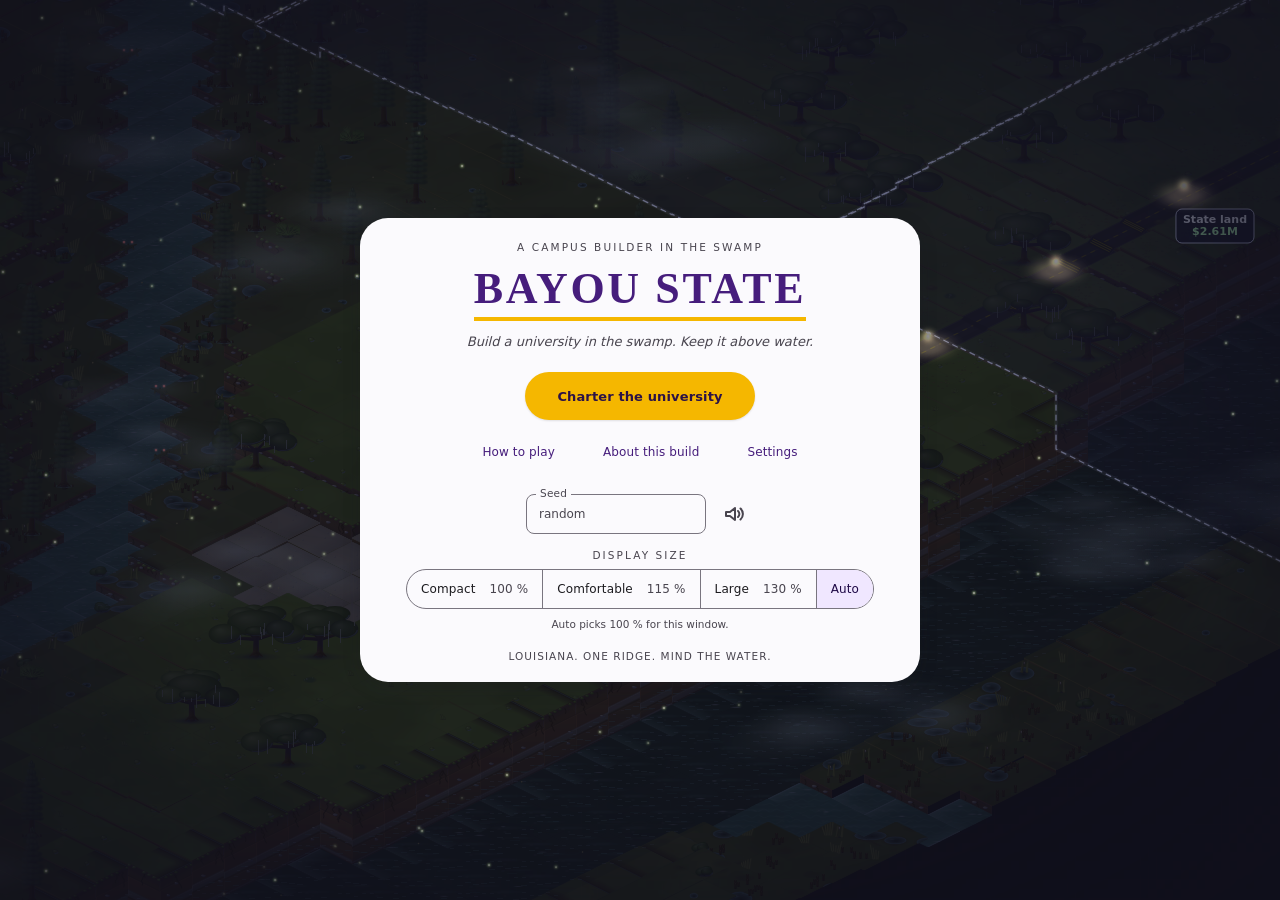
==== index.html @ ea1496af "Bayou State: crossings tie in on both banks, surfaces clear trees Water crossings (Pedestrian Bridge" ====
<!DOCTYPE html>
<html lang="en">
<head>
<meta charset="utf-8">
<meta name="viewport" content="width=device-width, initial-scale=1, maximum-scale=1, user-scalable=no">
<title>Bayou State</title>
<style>
/* BAYOU STATE — style.css (owned by ui.js; ARCHITECTURE §7.6). UI refresh U1: the token sheet of docs/UI_STYLE.md §1 (light, flat, Material 3 roles), every component re-skinned where it stands. U2: the at-rest screen (app bar chips, goal pill ↔ card, Build FAB, snackbar lane) and the popovers (needs, mini budget, Alerts, Layers, Map, Menu). Every length is rem (1rem = 10 px at 100 %, html{font-size} follows --ui-scale). No external fonts/images/@import. No gradients, blur, glass or text-shadow; the serif lives only on the title wordmark; gold only on the charter button, the goal card's Build it and the Build FAB. */
:root {
  --ui-scale: 1;
  /* colour roles (M3 names, light scheme) */
  --surface: #FBFAFD; --surface-container-low: #F5F3F8; --surface-container: #EFEDF3; --surface-container-high: #E9E6EF;
  --surface-float: rgba(251, 250, 253, .94);
  --on-surface: #1C1B1F; --on-surface-variant: #49454F; --outline: #79757F; --outline-variant: #CAC4D0;
  --primary: #461D7C; --on-primary: #FFFFFF; --primary-container: #E9DDFF; --on-primary-container: #1F0A47;
  --secondary: #5E2CA5; --on-secondary: #FFFFFF; --secondary-container: #F0E7FF; --on-secondary-container: #1F0A47;
  --tertiary: #F5B700; --on-tertiary: #2B1246; --tertiary-container: #FFE680; --on-tertiary-container: #2B1246;
  --error: #B3261E; --on-error: #FFFFFF; --error-container: #F9DEDC; --on-error-container: #410E0B;
  --success: #1F6B3F; --success-container: #DDF3E4; --on-success-container: #07331B;
  --warn: #B26A00; --warn-text: #8A5200;
  --water: #2E86BE; --moss: #5E8232;
  --scrim: rgba(28, 27, 31, .32); --scrim-title: rgba(28, 27, 31, .48);
  /* type */
  --font: system-ui, -apple-system, "Segoe UI", Roboto, sans-serif; --font-serif: Georgia, "Times New Roman", serif;
  --fs-display: 4.4rem; --fs-headline: 1.7rem; --fs-title-lg: 1.5rem; --fs-title: 1.3rem; --fs-body: 1.2rem; --fs-label: 1.05rem;
  --lh-body: 1.4; --track-label: .02em;
  /* shape */
  --shape-pill: 999px; --shape-sm: 1.2rem; --shape-md: 1.6rem; --shape-lg: 2.8rem;
  /* elevation */
  --elev-1: 0 1px 2px rgba(28, 27, 31, .12); --elev-2: 0 2px 6px rgba(28, 27, 31, .16); --elev-3: 0 6px 18px rgba(28, 27, 31, .18);
  /* spacing (4 px grid) */
  --sp-1: .4rem; --sp-2: .8rem; --sp-3: 1.2rem; --sp-4: 1.6rem; --sp-5: 2rem; --sp-6: 2.4rem; --gutter: 16px;
  /* sizes */
  --bar-h: 4.8rem; --control-h: 4rem; --target: 4.4rem; --fab-h: 5.6rem; --icon: 2.4rem;
  /* motion */
  --dur-std: 160ms; --dur-open: 240ms; --dur-close: 160ms;
  --ease-std: cubic-bezier(.2, 0, 0, 1); --ease-decel: cubic-bezier(.05, .7, .1, 1); --ease-accel: cubic-bezier(.3, 0, .8, .15);
  /* states */
  --state-hover: .08; --state-press: .12; --disabled: .38;
}
@media (prefers-reduced-motion: reduce) { :root { --dur-std: 0ms; --dur-open: 0ms; --dur-close: 0ms; } }
html { font-size: calc(10px * var(--ui-scale)); }
/* layout tokens (the skeleton U2-U4 replace) and aliases for the pre-refresh type names (--fs-small / --fs-lead / --fs-num) */
:root{--fs-small:var(--fs-body);--fs-lead:var(--fs-title);--fs-num:var(--fs-title-lg);--sp-7:3.2rem;--topbar-h:4.8rem;--palette-h:24rem;--pal-tile-w:11.2rem;--pal-icon:6.4rem;--inspect-w:38rem;--bot:calc(var(--palette-h) + var(--gutter))}
*{box-sizing:border-box}
html,body{margin:0;padding:0;height:100%;background:var(--surface-container-high);overflow:hidden}
body{font:400 var(--fs-body)/var(--lh-body) var(--font);color:var(--on-surface);-webkit-font-smoothing:antialiased;user-select:none;-webkit-user-select:none}
#app{position:fixed;inset:0;overflow:hidden;background:var(--surface-container-high)}
#world{position:absolute;inset:0;width:100%;height:100%;display:block;outline:none;touch-action:none;image-rendering:pixelated}
#world.placing{cursor:crosshair}
.hidden{display:none !important}
.muted{color:var(--on-surface-variant)}
:focus-visible{outline:2px solid var(--primary);outline-offset:2px}
button,input{font-family:inherit}
/* floating surfaces: surface at 94 % over the map, 1 px outline-variant edge, elevation 2; panels, cards and the build menu are opaque and sit at elevation 3 */
#menu-overlay,#menu-sheet,#inspect,#objective-card,#milestones-card,.popover,#popover,.card,#ghost-label,#tooltip,#hint,.snackbar,#alert-strip,#undo-chip,#perf-chip,#perfmode-chip,.gh-pbp,#score-bug-hud,#goal-pill {
background:var(--surface-float);border:1px solid var(--outline-variant);color:var(--on-surface);border-radius:var(--shape-md);box-shadow:var(--elev-2);
}
#menu-overlay,#menu-sheet{background:var(--surface);box-shadow:var(--elev-3)}
.card,#cards .card{background:var(--surface-container-high);border:0;border-radius:var(--shape-lg);box-shadow:var(--elev-3)}
.snackbar,.coach-box{box-shadow:var(--elev-3)}
#hint,#undo-chip,#perf-chip,#perfmode-chip,.gh-pbp,#goal-pill{box-shadow:var(--elev-1)}
#ghost-label,.snackbar{border-radius:var(--shape-sm)} #goal-pill{border-radius:var(--shape-pill)}
/* state layer for the non-.btn controls (stat chips, the date chip, the goal pill, the FAB, the gauges): hover 8 %, press 12 % of their own text colour */
.sl{position:relative} .sl::before{content:"";position:absolute;inset:0;border-radius:inherit;background:currentColor;opacity:0;pointer-events:none;transition:opacity var(--dur-std) var(--ease-std)}
.sl:hover::before{opacity:var(--state-hover)} .sl:active::before{opacity:var(--state-press)}
/* the inline SVG icons (UI_STYLE §6): 24 px, stroke 2, round */
svg.ic{width:var(--icon);height:var(--icon);flex:none;fill:none;stroke:currentColor;stroke-width:2;stroke-linecap:round;stroke-linejoin:round;pointer-events:none} svg.ic.s20{width:2rem;height:2rem} svg.ic.sm{width:1.8rem;height:1.8rem} svg.ic[data-icon="pause"]{stroke-width:3}
/* buttons: filled (primary) / tonal (default) / text / icon; 40 px visual, 44 px target (the ::after extension), a state layer in currentColor (hover 8 %, press 12 %) */
.btn{position:relative;display:inline-flex;align-items:center;justify-content:center;gap:var(--sp-2);height:var(--control-h);min-height:var(--control-h);padding:0 2rem;border:0;border-radius:var(--shape-pill);background:var(--secondary-container);color:var(--on-secondary-container);font:500 var(--fs-body)/1 var(--font);letter-spacing:.01em;white-space:nowrap;cursor:pointer;pointer-events:auto;transition:background-color var(--dur-std) var(--ease-std)}
.btn::before{content:"";position:absolute;inset:0;border-radius:inherit;background:currentColor;opacity:0;pointer-events:none;transition:opacity var(--dur-std) var(--ease-std)}
.btn::after{content:"";position:absolute;left:0;right:0;top:-.2rem;bottom:-.2rem}
.btn:hover::before{opacity:var(--state-hover)} .btn:active::before{opacity:var(--state-press)}
.btn:disabled{opacity:var(--disabled);cursor:default;pointer-events:none}
.btn.primary{background:var(--primary);color:var(--on-primary);box-shadow:var(--elev-1)}
.btn.danger{background:transparent;color:var(--error)}
.btn.armed{background:var(--error);color:var(--on-error)}
.btn.done{background:var(--success-container);color:var(--on-success-container);opacity:1}
.btn.small{height:3.2rem;min-height:3.2rem;padding:0 1.2rem} .btn.small::after{top:-.6rem;bottom:-.6rem}
.btn.big{height:4.8rem;min-height:4.8rem;padding:0 2.4rem;font-size:var(--fs-title)}
.btn.icon{width:var(--control-h);min-width:var(--control-h);padding:0;background:transparent;color:var(--on-surface-variant);font-size:var(--fs-title-lg);line-height:1}
.btn.icon::after{inset:-.2rem}
.card .btn.icon,#popover .btn.icon,#inspect .btn.icon,#menu-overlay .panel-head .icon,.issue-row .btn.icon-sm,#issues-head .btn.icon{width:3.2rem;min-width:3.2rem;height:3.2rem;min-height:3.2rem}
.btn.active,.btn[aria-pressed="true"]{background:var(--primary);color:var(--on-primary)}
.btn .key{display:inline-flex;align-items:center;justify-content:center;min-width:1.8rem;height:1.8rem;margin-left:.4rem;padding:0 .4rem;border-radius:.4rem;border:1px solid currentColor;font:600 var(--fs-label)/1 var(--font);opacity:.8}
.btn.gold,#btn-charter,#btn-obj-build,#fab-build{background:var(--tertiary);color:var(--on-tertiary);font-weight:600;box-shadow:var(--elev-1)}
.btn.text{background:transparent;color:var(--primary);padding:0 1.2rem}
/* selection controls: unselected = outlined / transparent, selected = secondary-container */
.toggle{min-width:6.4rem;background:transparent;color:var(--on-surface);box-shadow:inset 0 0 0 1px var(--outline)}
.toggle.active,.toggle[aria-pressed="true"]{background:var(--secondary-container);color:var(--on-secondary-container);box-shadow:inset 0 0 0 1px var(--secondary-container)}
.seg{display:inline-flex;height:var(--control-h);border:1px solid var(--outline);border-radius:var(--shape-pill);overflow:hidden;background:var(--surface)}
.seg-btn{height:100%;min-height:0;min-width:3.6rem;padding:0 1.4rem;border-radius:0;border-left:1px solid var(--outline);background:transparent;color:var(--on-surface);box-shadow:none}
.seg-btn:first-child{border-left:0} .seg-btn::after{display:none}
.seg-btn.active,.seg-btn[aria-pressed="true"]{background:var(--secondary-container);color:var(--on-secondary-container)}
.seg-wrap{display:flex;flex-direction:column;align-items:flex-end;gap:.6rem} .seg-note{font-size:var(--fs-label);color:var(--on-surface-variant)}
/* chips */
.chip{display:inline-flex;align-items:center;gap:.6rem;min-height:2.4rem;padding:.2rem 1.2rem;border-radius:var(--shape-pill);font:500 var(--fs-body)/1.2 var(--font);background:var(--surface-container);color:var(--on-surface);white-space:nowrap}
.chip.gold{background:var(--secondary-container);color:var(--on-secondary-container);box-shadow:inset 0 0 0 1px var(--secondary)}
.chip.warn{background:var(--surface);color:var(--warn-text);box-shadow:inset 0 0 0 1px var(--warn)}
.chip.water{background:var(--surface);color:var(--water);box-shadow:inset 0 0 0 1px var(--water)}
/* bars: progress / gauge tracks on surface-container-high */
.bar{position:relative;height:.8rem;border-radius:var(--shape-pill);background:var(--surface-container-high);overflow:hidden}
.bar .fill{position:absolute;left:0;top:0;bottom:0;width:0;border-radius:var(--shape-pill);background:var(--primary)}
.row{display:flex;justify-content:space-between;gap:var(--sp-3);padding:.5rem 0;border-bottom:1px solid var(--surface-container-high);font-size:var(--fs-body);line-height:1.35}
.row .k{color:var(--on-surface-variant);flex:0 0 auto;min-width:0}
.row .v{text-align:right;font-weight:500}
.row.bad .v{color:var(--error)}
.row.water .v{color:var(--water)}
.row.quote .v{font-style:italic;color:var(--on-surface-variant);text-align:left}
.card-kicker,.panel-title{font:500 var(--fs-label)/1.2 var(--font);letter-spacing:var(--track-label);text-transform:uppercase;color:var(--on-surface-variant);margin-bottom:var(--sp-2)}
.panel-title{font-size:var(--fs-headline);font-weight:600;line-height:1.2;letter-spacing:0;text-transform:none;color:var(--on-surface);margin:0 0 var(--sp-3)}
#hud{position:absolute;inset:0;pointer-events:none;--bot:calc(var(--palette-h) + var(--gutter));--side:max(var(--gutter),calc((100vw - 130rem) / 2));--mid:calc(100vw - 2 * var(--side) - 76rem)}   /* --side keeps the docked cards in a 130-rem column centred on very wide windows (= the gutter below ~1700 px); re-declared here so #hud.no-palette's --palette-h:0 reaches it */
#hud>*{pointer-events:auto}
#hud.no-palette{--palette-h:0px}
#hud.setpiece #milestones-card,#hud.setpiece #voice-card,#hud.setpiece #goal-pill,#hud.setpiece #objective-card,#hud.setpiece #fab-build,#hud.setpiece #notifications,#hud.setpiece #notif-dismiss{opacity:0;pointer-events:none}
/* app bar (U2): opaque surface, elevation 0, 1 px bottom edge; brand · stat chips · date chip · speed · Alerts [lit chip] Layers Map Menu mute. A size container: under 118 rem of bar width the stat labels, the cap suffix and the weather line hide (the needs popover still carries the cap) */
#topbar{position:absolute;left:0;right:0;top:0;height:var(--topbar-h);display:flex;align-items:center;gap:var(--sp-2);padding:0 var(--sp-2) 0 var(--sp-3);background:var(--surface);border-bottom:1px solid var(--outline-variant);container-type:inline-size;container-name:appbar}
#topbar .grow{flex:1 1 0;min-width:0}
#brand{display:flex;align-items:center;gap:var(--sp-2);font:700 var(--fs-title)/1 var(--font);color:var(--primary);letter-spacing:.06em;white-space:nowrap}
#brand .brand-mark{display:flex;align-items:center;justify-content:center;width:3.2rem;height:3.2rem;border-radius:.8rem;background:var(--primary);color:var(--on-primary)} #brand .brand-mark svg.ic{width:2rem;height:2rem}
#topbar.tight #brand .brand-name{display:none}
.stats{display:flex;align-items:center;gap:var(--sp-1);height:100%}
.btn.stat{display:inline-flex;align-items:center;gap:.6rem;height:var(--control-h);min-height:var(--control-h);padding:0 1.2rem 0 .8rem;flex:0 0 auto;white-space:nowrap;border-radius:var(--shape-pill);background:var(--surface-container);color:var(--on-surface);transition:opacity .4s,background-color var(--dur-std) var(--ease-std)}
.stat>svg.ic{color:var(--primary)}
.btn.stat.selected,#date-chip.selected{background:var(--secondary-container);color:var(--on-secondary-container)}
.stat .txt,#date-chip .txt{display:flex;flex-direction:column;align-items:flex-start;line-height:1} .stat .line{display:inline-flex;align-items:baseline;gap:.4rem}
.stat .odometer{font:600 var(--fs-title-lg)/1.6rem var(--font);color:var(--on-surface);font-variant-numeric:tabular-nums;white-space:nowrap}
.stat-label{font:500 var(--fs-label)/1.2rem var(--font);white-space:nowrap;letter-spacing:var(--track-label);text-transform:uppercase;color:var(--on-surface-variant)}
#chip-capacity{font:500 var(--fs-label)/1 var(--font);color:var(--on-surface-variant);white-space:nowrap;font-variant-numeric:tabular-nums}
#stat-cash .odometer{min-width:7ch} #stat-students .odometer{min-width:5.5ch} #stat-prestige .odometer,#stat-happiness .odometer,#stat-ecology .odometer{min-width:3ch}   /* sized for −$123.4M / 20,000 / 100 so a growing number never reflows its neighbours */
#stat-cash.neg .odometer{color:var(--error)}
.stat .dot{position:absolute;top:.3rem;left:2.4rem;width:.9rem;height:.9rem;border-radius:50%;background:var(--error);border:2px solid var(--surface);pointer-events:none}
.stat .delta{position:absolute;left:50%;top:calc(100% + .4rem);padding:3px 1rem;border-radius:var(--shape-pill);background:var(--surface);border:1px solid var(--outline-variant);box-shadow:var(--elev-1);white-space:nowrap;z-index:1;font:600 var(--fs-label)/1 var(--font);color:var(--on-surface);opacity:0;transform:translate(-50%,-.6rem);transition:opacity .6s,transform .6s;pointer-events:none}
.stat .delta.on{opacity:1;transform:translate(-50%,0);transition:opacity .1s,transform .1s}
.stat .delta[data-sign="pos"]{color:var(--success)} .stat .delta[data-sign="neg"]{color:var(--error)}
.stats.pre .stat{opacity:0}
.stats .stat{transition-delay:0s}
.stats .stat:nth-child(2){transition-delay:.1s} .stats .stat:nth-child(3){transition-delay:.2s} .stats .stat:nth-child(4){transition-delay:.3s} .stats .stat:nth-child(5){transition-delay:.4s}
#date-chip{display:inline-flex;align-items:center;gap:.6rem;height:var(--control-h);padding:0 1.2rem 0 .8rem;border:0;border-radius:var(--shape-pill);background:var(--surface-container);color:var(--on-surface);white-space:nowrap;cursor:pointer;font-family:inherit}
#stat-date{font:600 var(--fs-title)/1.6rem var(--font);white-space:nowrap;color:var(--on-surface)}
#sky-glyph{display:inline-flex;width:2.4rem;color:var(--primary)}
#chip-weather{font:500 var(--fs-label)/1.2rem var(--font);letter-spacing:var(--track-label);text-transform:uppercase;color:var(--on-surface-variant)}
#chip-weather.warn{color:var(--warn-text)} #chip-weather.water{color:var(--water)}
#speed{display:flex;flex:0 0 auto;height:var(--control-h);border:1px solid var(--outline);border-radius:var(--shape-pill);overflow:hidden;background:var(--surface)}
.speed-btn{position:relative;min-width:3.6rem;height:100%;min-height:0;padding:0 1rem;border-radius:0;border-left:1px solid var(--outline);background:transparent;color:var(--on-surface);font:500 var(--fs-body)/1 var(--font);text-align:center;box-shadow:none}
.speed-btn:first-child{border-left:0} .speed-btn::after{display:none} .speed-btn svg.ic{width:2rem;height:2rem}
.speed-btn.active,.speed-btn[aria-pressed="true"]{background:var(--secondary-container);color:var(--on-secondary-container)}
#topbar .actions{display:flex;align-items:center;gap:.2rem}
#topbar .actions .btn.icon.selected{background:var(--secondary-container);color:var(--on-secondary-container)}
.btn.icon .badge{position:absolute;top:.1rem;right:.1rem;min-width:1.6rem;height:1.6rem;padding:0 .4rem;border-radius:var(--shape-pill);background:var(--error);color:var(--on-error);font:600 var(--fs-label)/1.6rem var(--font);text-align:center;letter-spacing:0}
.btn.icon .badge.dot{min-width:.8rem;width:.8rem;height:.8rem;padding:0;top:.5rem;right:.5rem;background:var(--success)}
.btn.lit-chip{height:2.4rem;min-height:2.4rem;min-width:2.4rem;padding:0 .6rem;margin:0 .2rem;border-radius:var(--shape-pill);background:var(--secondary-container);color:var(--on-secondary-container);font:600 var(--fs-label)/1 var(--font);box-shadow:inset 0 0 0 1px var(--secondary)}
#btn-storm .dot{display:none;position:absolute;right:4.4rem;top:50%;margin-top:-.5rem;width:1rem;height:1rem;border-radius:50%;background:var(--error);border:2px solid var(--surface)}
#btn-storm.live .dot{display:block;animation:pulse 1.2s infinite}
@keyframes pulse{0%,100%{transform:scale(1);opacity:1} 50%{transform:scale(1.35);opacity:.7} }
#chip-endowed{font-size:var(--fs-label);min-height:2.4rem;padding:.2rem 1rem;margin-left:.4rem}
@container appbar (max-width:118rem){.stat-label,#chip-capacity,#chip-weather{display:none !important} .btn.stat{padding-right:.8rem} .stats{gap:.2rem}}
#topbar.bare .stat-label,#topbar.bare #chip-capacity,#topbar.bare #chip-weather{display:none !important} #topbar.bare .btn.stat{padding-right:.8rem}
/* the game-day score bug */
#score-bug-hud{position:absolute;left:var(--side);top:calc(var(--topbar-h) + 1.6rem);display:flex;flex-direction:column;align-items:flex-start;gap:.8rem;padding:1rem 1.6rem 1rem 1.4rem;border-left:.4rem solid var(--primary);font:600 var(--fs-body)/1 var(--font);pointer-events:none;font-variant-numeric:tabular-nums}
.sb-main,.sb-dd{display:flex;align-items:center;gap:1.2rem;white-space:nowrap}
.sb-score{font:700 var(--fs-title-lg)/1 var(--font);color:var(--primary)} .sb-clock{color:var(--on-surface-variant);padding-left:1.2rem;border-left:1px solid var(--outline-variant)}
.sb-team.ball::before{content:"";display:inline-block;width:.8rem;height:.8rem;margin-right:.6rem;border-radius:50%;background:var(--primary)}
.sb-dd{font-size:var(--fs-body);color:var(--on-surface);padding-top:.8rem;border-top:1px solid var(--outline-variant);align-self:stretch}
.sb-poss{display:inline-flex;color:var(--primary)} .sb-down{font-weight:700;color:var(--on-surface)} .sb-spot,.sb-to{color:var(--on-surface-variant)} .sb-wp{margin-left:auto;padding:3px 1rem;border-radius:var(--shape-pill);background:var(--secondary-container);color:var(--on-secondary-container)}
#hud.scorebug [id^=perf]{top:calc(var(--topbar-h) + 15rem)}
#perf-chip{left:auto;right:calc(var(--gutter) + 24rem);top:calc(var(--topbar-h) + 26rem)}
#alert-strip{position:absolute;top:calc(var(--topbar-h) + 1.6rem);left:50%;transform:translateX(-50%);width:max-content;max-width:clamp(32rem,var(--mid),68rem);display:flex;align-items:center;gap:1.2rem;padding:1rem 1.6rem;font-weight:500;font-size:var(--fs-body);line-height:1.35;border-left:.4rem solid var(--warn)}
#alert-strip[data-kind="danger"]{border-left-color:var(--error)} #alert-strip[data-kind="water"]{border-left-color:var(--water)} #alert-strip[data-kind="wildlife"]{border-left-color:var(--success)}
#alert-icon{display:inline-flex;flex:none;color:var(--on-surface-variant)} #alert-icon:empty{display:none} #alert-strip[data-kind="danger"] #alert-icon{color:var(--error)} #alert-strip[data-kind="water"] #alert-icon{color:var(--water)} #alert-strip[data-kind="wildlife"] #alert-icon{color:var(--success)}
#alert-gator{cursor:pointer;background:var(--secondary-container);color:var(--on-secondary-container)}
/* the Map popover's minimap (render.js draws it; the viewport box is positioned by render inside #minimap-wrap) */
#minimap-wrap{position:relative;width:20rem;height:20rem}
#minimap{display:block;width:20rem;height:20rem;border-radius:.8rem;cursor:pointer;box-shadow:0 0 0 1px var(--outline-variant)}
#minimap-viewport{position:absolute;pointer-events:none}
/* the Layers popover: six filter chips (key cap + name) and the legend of the active overlay */
#overlay-buttons{display:flex;flex-wrap:wrap;gap:var(--sp-2)}
.btn.ov-btn{height:3.2rem;min-height:3.2rem;padding:0 1.2rem 0 .8rem;gap:.6rem;border-radius:.8rem;background:transparent;color:var(--on-surface-variant);box-shadow:inset 0 0 0 1px var(--outline);font-weight:500}
.ov-btn::after{top:-.6rem;bottom:-.6rem}
.ov-btn .key{display:inline-flex;align-items:center;justify-content:center;width:2rem;height:2rem;margin:0;padding:0;border:0;border-radius:.5rem;background:var(--surface-container-high);color:var(--on-surface);font:600 var(--fs-label)/1 var(--font);opacity:1}
.ov-btn.active,.ov-btn[aria-pressed="true"]{background:var(--secondary-container);color:var(--on-secondary-container);box-shadow:inset 0 0 0 1px var(--secondary-container)} .ov-btn.active .key{background:var(--secondary);color:var(--on-secondary)}
#legend{display:flex;flex-wrap:wrap;align-items:center;gap:var(--sp-2) var(--sp-3);margin-top:var(--sp-3);padding-top:var(--sp-3);border-top:1px solid var(--outline-variant);color:var(--on-surface-variant);font-size:var(--fs-body)}
#legend .sw{display:inline-flex;align-items:center;gap:.4rem;white-space:nowrap} #legend .sw i{display:inline-block;width:1.4rem;height:1.4rem;border-radius:.3rem;border:1px solid var(--outline-variant)} #legend .note{flex-basis:100%;font-size:var(--fs-label)}
/* goal pill (at rest) ↔ goal card (U2): top-left under the bar; the card opens on click or a goal change and folds after 10 s without hover */
#goal-pill{position:absolute;left:var(--gutter);top:calc(var(--bar-h) + 8px);display:inline-flex;align-items:center;gap:var(--sp-2);height:var(--control-h);max-width:calc(100vw - 2 * var(--gutter) - 20rem);padding:0 .8rem;color:var(--on-surface);font:500 var(--fs-body)/1 var(--font);white-space:nowrap;cursor:pointer;z-index:2;font-family:var(--font)}
#goal-pill .ring{width:2.4rem;height:2.4rem;flex:none;transform:rotate(-90deg)} #goal-pill .ring .track{fill:none;stroke:var(--surface-container-high);stroke-width:3} #goal-pill .ring .fill{fill:none;stroke:var(--primary);stroke-width:3;stroke-linecap:round}
#goal-pill .kicker{font:500 var(--fs-label)/1 var(--font);letter-spacing:var(--track-label);text-transform:uppercase;color:var(--primary)}
#goal-pill .ttl{font-weight:600;min-width:0;overflow:hidden;text-overflow:ellipsis} #goal-pill .count{color:var(--on-surface-variant);font-variant-numeric:tabular-nums} #goal-pill svg.ic{color:var(--on-surface-variant)}
#goal-pill[data-kind="interrupt"] .kicker{color:var(--warn-text)}
#objective-card,#milestones-card{position:absolute;left:var(--gutter);width:36rem;padding:1.6rem}
#objective-card{top:calc(var(--bar-h) + 8px);z-index:2}
#objective-card[data-kind="background"]{border-left:.4rem solid var(--water)}
#objective-card[data-kind="interrupt"]{border-left:.4rem solid var(--warn)}
.obj-head{display:flex;gap:1.2rem;align-items:flex-start}
#obj-portrait{width:4.8rem;height:4.8rem;flex:0 0 4.8rem;border-radius:50%;background:var(--primary-container);border:1px solid var(--outline-variant);image-rendering:pixelated}
.obj-col{flex:1 1 auto;min-width:0;cursor:pointer}
.obj-head .btn.icon{width:3.2rem;min-width:3.2rem;height:3.2rem;min-height:3.2rem;flex:none;margin-top:-.2rem}
#obj-title{font:600 var(--fs-title)/1.25 var(--font);color:var(--on-surface)}
#obj-text{font-size:var(--fs-body);margin-top:.4rem;color:var(--on-surface)}
.obj-kicker{font:500 var(--fs-label)/1 var(--font);letter-spacing:var(--track-label);text-transform:uppercase;color:var(--primary);margin-bottom:.4rem}
.obj-col:hover #obj-title{text-decoration:underline dotted}
#obj-why{font:400 var(--fs-body)/1.4 var(--font);color:var(--on-surface-variant);margin-top:.8rem}
.obj-prog-row{display:flex;align-items:center;gap:1.2rem;margin-top:1.2rem} .obj-prog-row .bar{flex:1 1 auto}
.obj-actions{display:flex;align-items:center;gap:.8rem;margin-top:1.2rem;flex-wrap:wrap}
#obj-count{font:500 var(--fs-body)/1 var(--font);color:var(--on-surface-variant);font-variant-numeric:tabular-nums;white-space:nowrap}
.obj-next{margin-top:1.2rem;padding-top:1.2rem;border-top:1px solid var(--outline-variant);font-size:var(--fs-body);color:var(--on-surface-variant);white-space:nowrap;overflow:hidden;text-overflow:ellipsis}
#hud.short #objective-card #obj-why,#hud.short #objective-card .obj-next{display:none}
#hud.scorebug #goal-pill,#hud.scorebug #objective-card{top:calc(var(--bar-h) + 11.2rem)}
/* needs (the Students chip's popover): six gauge rows (label · bar · value), the binding line (ok success, warn warn, bad error), Locate, the applicants line */
.needs-gauges{display:flex;flex-direction:column;gap:.4rem}
.need{display:grid;grid-template-columns:8.8rem 1fr 9rem;align-items:center;gap:var(--sp-3);min-height:2.8rem;padding:0 .4rem;border-radius:.8rem;cursor:pointer}
.need-label{display:flex;align-items:center;gap:.6rem;min-width:0;font:500 var(--fs-body)/1 var(--font);color:var(--on-surface)} .need-label svg.ic{flex:none;color:var(--on-surface-variant)}   /* U6: each gauge leads with its glyph (bed / school / restaurant / bolt / drop / sewage) */
.need .bar{height:.8rem;margin:0} .need .fill{background:var(--success)} .need-val{text-align:right;font:500 var(--fs-body)/1 var(--font);color:var(--on-surface-variant);font-variant-numeric:tabular-nums;white-space:nowrap}
.need[data-level="warn"] .fill{background:var(--warn)} .need[data-level="bad"] .fill{background:var(--error)} .need[data-level="bad"] .need-val{color:var(--error)}
.needs-row{display:flex;align-items:center;gap:.6rem;margin-top:var(--sp-3)} .needs-row #needs-text{flex:1 1 auto;min-width:0}
.needs-text{display:block;text-align:left;font:500 var(--fs-body)/1.35 var(--font);color:var(--on-primary-container);background:var(--primary-container);border:0;border-radius:var(--shape-sm);padding:1rem 1.2rem;cursor:pointer;white-space:normal}
.needs-text:hover{background:var(--secondary-container)} .needs-text:disabled{cursor:default;opacity:1}
.needs-text[data-level="bad"]{color:var(--on-error-container);background:var(--error-container)} .needs-text[data-level="ok"]{color:var(--on-surface-variant);background:none;padding-left:0}
#needs-locate{flex:0 0 auto;padding:0 .8rem;min-height:2.8rem;height:2.8rem;font-size:var(--fs-label)}
.needs-apps{margin-top:var(--sp-2);font-size:var(--fs-label);color:var(--on-surface-variant)}
#obj-background{margin-top:1.2rem;padding-top:.8rem;border-top:1px solid var(--outline-variant);border-bottom:0;font-size:var(--fs-body);color:var(--on-surface-variant);display:block}
#speech-bubble{position:absolute;left:1.2rem;top:calc(100% + 1.2rem);max-width:34rem;padding:1rem 1.4rem;font:italic var(--fs-body)/1.4 var(--font);color:var(--on-primary-container);background:var(--primary-container);border-radius:var(--shape-md);box-shadow:var(--elev-2);animation:rise var(--dur-open) var(--ease-decel);z-index:1}
#speech-bubble::after{content:"";position:absolute;left:2.8rem;top:-.8rem;border:.8rem solid transparent;border-bottom-color:var(--primary-container);border-top:0}
/* the student voice (U3): a dialog like the cards; #voice-card is its scrim host, #voice-dialog the card */
#voice-card{position:absolute;inset:0;display:flex;align-items:center;justify-content:center;padding:var(--topbar-h) 2rem var(--bot);background:var(--scrim);z-index:8}
.voice-student{margin-top:0}
#voice-payoff:empty{display:none} #voice-payoff{font-style:italic}
#milestones-card{bottom:var(--bot);width:36rem}
.ms-row{display:grid;grid-template-columns:1fr 10rem 6.4rem;align-items:center;gap:1.2rem;padding:.6rem 0;font-size:var(--fs-body)}
.ms-name{white-space:nowrap;overflow:hidden;text-overflow:ellipsis}
.ms-count{text-align:right;color:var(--on-surface-variant);font-variant-numeric:tabular-nums}
.card-actions{display:flex;gap:var(--sp-2);margin-top:1.6rem;flex-wrap:wrap}
@keyframes rise{from{opacity:0;transform:translateY(.8rem)} to{opacity:1;transform:none} }
@keyframes sheet-up{from{opacity:0;transform:translateY(4rem)} to{opacity:1;transform:none} }
@keyframes rise-x{from{opacity:0;transform:translate(-50%,.6rem)} to{opacity:1;transform:translateX(-50%)} }
/* snackbars (U2): a bottom-centre lane, news and notifications at most two high (the rest queue), the decision snackbar under them with its countdown line */
#snack-lane{position:absolute;left:50%;bottom:var(--bot);transform:translateX(-50%);display:flex;flex-direction:column;align-items:center;gap:var(--sp-2);width:min(64rem,calc(100vw - 2 * var(--gutter) - 32rem));pointer-events:none !important;z-index:6;transition:bottom var(--dur-open) var(--ease-decel)}
#snack-lane>*{pointer-events:auto} #notifications{display:flex;flex-direction:column;align-items:center;gap:var(--sp-2);width:100%;pointer-events:none !important}
#hud:has(#hint:not(.hidden)) #snack-lane{bottom:calc(var(--bot) + 5.6rem)}   /* the hint sits just above the sheet too; the lane rides above it */
#hud:has(#decision-toast.dt-opts:not(.hidden)) #snack-lane{width:min(96rem,calc(100vw - 30rem))}
.snackbar{position:relative;display:flex;flex-wrap:wrap;align-items:center;gap:.4rem 1rem;width:auto;min-width:min(34rem,100%);max-width:100%;padding:var(--sp-2) var(--sp-2) var(--sp-2) var(--sp-4);font:400 var(--fs-body)/1.35 var(--font);overflow:hidden;pointer-events:auto;border-left:.4rem solid var(--outline);animation:rise var(--dur-open) var(--ease-decel)}
.notif[data-kind="water"]{border-left-color:var(--water)} .notif[data-kind="wildlife"]{border-left-color:var(--success)}
.notif[data-kind="money"],.notif[data-kind="sports"]{border-left-color:var(--warn)} .notif[data-kind="event"]{border-left-color:var(--secondary)} .notif[data-kind="danger"]{border-left-color:var(--error)}
.notif-text{order:1;flex:1 1 12rem;min-width:0} .notif-text.link{cursor:pointer} .notif-text.link:hover{text-decoration:underline dotted}
.notif-close{order:3} .btn.notif-action{order:2;height:3.2rem;min-height:3.2rem;padding:0 1rem;background:transparent;color:var(--primary)}
.notif .locate{box-shadow:inset 0 0 0 1px var(--outline)}
.snackbar .ic.kind{flex:none;color:var(--on-surface-variant)} .notif[data-kind="danger"] .ic.kind{color:var(--error)} .notif[data-kind="water"] .ic.kind{color:var(--water)} .notif[data-kind="wildlife"] .ic.kind,.notif.paw .ic.kind{color:var(--success)} .notif[data-kind="money"] .ic.kind,.notif[data-kind="sports"] .ic.kind{color:var(--warn)} .notif[data-kind="event"] .ic.kind{color:var(--secondary)}
.notif-why{order:4;flex:1 1 100%;font-size:var(--fs-label);line-height:1.3;color:var(--on-surface-variant)}
#notif-dismiss{align-self:flex-end;opacity:.85}
/* the decision snackbar: bold lead · No (text) · Yes (tonal) · the 3 px primary countdown line along the bottom edge; an engine decision (football) lays its options as a column, a row during the set piece */
#decision-toast{border-left:.4rem solid var(--primary);padding-bottom:calc(var(--sp-2) + .3rem);z-index:9}
#dt-text{font:600 var(--fs-body)/1.4 var(--font)}
#decision-toast .acts{order:2;display:flex;align-items:center;gap:.2rem}
#decision-toast .acts .btn{height:3.6rem;min-height:3.6rem;padding:0 1.4rem}
#decision-toast .btn .key{margin-left:.6rem;min-width:1.8rem;font-size:var(--fs-label);text-align:center;font-weight:600}
#dt-countdown{position:absolute;left:0;right:0;bottom:0;height:.3rem;border-radius:0;background:transparent;overflow:hidden} #dt-countdown .fill{background:var(--primary);border-radius:0 .3rem .3rem 0}
#dt-options{order:2;display:flex;flex-direction:column;gap:.6rem;flex:1 1 100%}
#dt-options .btn{display:flex;align-items:center;gap:1.2rem;text-align:left;justify-content:flex-start;padding:1rem 1.4rem;min-height:4.4rem;font-size:var(--fs-body)}
#dt-options .btn .key{order:-1;margin:0}
#dt-options .btn.def{box-shadow:inset 0 0 0 2px var(--primary)}
.dt-p{margin-left:auto;font-weight:700;font-variant-numeric:tabular-nums}
.dt-d{min-width:4rem;text-align:right;font:600 var(--fs-body)/1 var(--font);color:var(--on-surface-variant)} .dt-d.up{color:var(--success)} .dt-d.down{color:var(--error)}
#dt-options .btn.primary .dt-d,#dt-options .btn.primary .dt-d.up,#dt-options .btn.primary .dt-d.down{color:inherit}
#dt-foot{order:5;flex:1 1 100%;font-size:var(--fs-label);color:var(--on-surface-variant)}
#hud.setpiece #decision-toast.dt-opts #dt-options{flex-direction:row;flex-wrap:wrap;gap:.8rem}
#hud.setpiece #decision-toast.dt-opts #dt-options .btn{flex:1 1 26rem;min-height:4rem;padding:.8rem 1.2rem}
#hud.setpiece:has(#decision-toast.dt-opts:not(.hidden)) #game-hud{visibility:hidden}
/* inspect */
/* inspect card (U3): bottom-left above the Build sheet at the gutter, 32 rem, elevation 2; collapsed (.collapsed) it is a 40 px pill: sprite, title, chevron up, close */
#inspect{position:absolute;left:var(--gutter);bottom:var(--bot);width:32rem;max-height:max(24rem,calc(100vh - var(--topbar-h) - var(--bot) - 28rem));padding:var(--sp-3) var(--sp-4) var(--sp-4);display:flex;flex-direction:column;gap:var(--sp-3);overflow:hidden;z-index:3;transition:opacity var(--dur-open) var(--ease-decel),transform var(--dur-open) var(--ease-decel)}
#inspect.hidden{display:flex !important;transform:translateY(1.6rem);opacity:0;pointer-events:none;visibility:hidden}
.insp-head{display:flex;gap:var(--sp-3);align-items:center} .insp-head .btn.icon{flex:none;margin-right:-.6rem} .insp-head .btn.icon+.btn.icon{margin-left:-1rem}
#insp-sprite{width:5.6rem;height:5.6rem;flex:0 0 5.6rem;border-radius:var(--shape-sm);background:var(--surface-container);border:1px solid var(--outline-variant);image-rendering:pixelated}
.insp-col{flex:1 1 auto;min-width:0}
#insp-title{font:600 var(--fs-title)/1.25 var(--font);color:var(--on-surface);word-break:break-word}
#insp-sub{font-size:var(--fs-label);color:var(--on-surface-variant);margin-top:.4rem}
#insp-body{flex:0 1 auto;min-height:0;overflow-y:auto;overscroll-behavior:contain}   /* takes exactly the height left between the head and the actions (the panel itself is pinned top bar → palette) and scrolls only past it */
.insp-head,#insp-actions{flex:none}
#insp-actions{display:flex;flex-wrap:wrap;gap:var(--sp-2);padding-top:var(--sp-2);border-top:1px solid var(--outline-variant)}
input.rename{width:100%;height:var(--control-h);font:600 var(--fs-title)/1.2 var(--font);color:var(--on-surface);background:var(--surface);border:1px solid var(--outline);border-radius:.8rem;padding:0 1.2rem;outline:none}
input.rename:focus{border-color:var(--primary);box-shadow:inset 0 0 0 1px var(--primary)}
#inspect.collapsed{width:auto;max-width:calc(100vw - 2 * var(--gutter) - 20rem);height:var(--control-h);padding:0 .4rem;flex-direction:row;align-items:center;gap:0;border-radius:var(--shape-pill);box-shadow:var(--elev-1);cursor:pointer}
#inspect.collapsed .insp-head{gap:var(--sp-2);flex:1 1 auto;min-width:0}
#inspect.collapsed #insp-sprite{width:3.2rem;height:3.2rem;flex:0 0 3.2rem;border-radius:50%}
#inspect.collapsed #insp-title{font:600 var(--fs-body)/1.2 var(--font);white-space:nowrap;overflow:hidden;text-overflow:ellipsis}
#inspect.collapsed #insp-sub,#inspect.collapsed #insp-body,#inspect.collapsed #insp-actions{display:none}
#insp-meta{display:none} #inspect.collapsed .insp-col{display:flex;align-items:baseline;gap:.8rem;min-width:0} #inspect.collapsed #insp-meta{display:block;flex:0 1 auto;min-width:0;font-size:var(--fs-label);color:var(--on-surface-variant);white-space:nowrap;overflow:hidden;text-overflow:ellipsis}
#inspect.collapsed .insp-col{flex:1 1 auto}
#inspect.collapsed .insp-head .btn.icon{margin:0;width:3.2rem;min-width:3.2rem;height:3.2rem;min-height:3.2rem}
#hud.inspect-open #snack-lane{left:calc(50% + (32rem + var(--gutter)) / 2)} #hud.inspect-open #undo-chip{left:calc(var(--gutter) + 33.6rem)}
#ghost-label{position:absolute;left:0;top:0;padding:.8rem 1.2rem;font-size:var(--fs-body);line-height:1.35;pointer-events:none;z-index:5;max-width:34rem;border-left:.4rem solid var(--success)}
#ghost-label .l1{font-weight:600} #ghost-label .l2{font-size:var(--fs-label);color:var(--on-surface-variant);margin-top:2px}
#ghost-label[data-color="yellow"]{border-left-color:var(--warn)} #ghost-label[data-color="red"]{border-left-color:var(--error)} #ghost-label[data-color="red"] .l1{color:var(--error)}
#ghost-label.shake{animation:shake .4s}
@keyframes shake{0%,100%{transform:none} 20%,60%{transform:translateX(-.5rem)} 40%,80%{transform:translateX(.5rem)} }
#tooltip{position:absolute;left:0;top:0;padding:.8rem 1.2rem;font-size:var(--fs-body);line-height:1.4;pointer-events:none;z-index:7;max-width:34rem;white-space:pre-line;border-radius:var(--shape-sm)}
#tooltip[data-kind="gator"]{color:var(--success);font-weight:600;border-color:var(--success);padding:.6rem 1.2rem}
#tooltip[data-kind="agent"]{border-color:var(--secondary)}
#popover{position:absolute;top:calc(var(--topbar-h) + .8rem);left:20rem;width:34rem;padding:1.6rem;z-index:7}
#pop-title{font:600 var(--fs-title)/1.2 var(--font);color:var(--on-surface);margin-bottom:.8rem;padding-right:3.6rem}
.pop-line{display:flex;justify-content:space-between;padding:.6rem 0;font-size:var(--fs-body);border-bottom:1px solid var(--surface-container-high)}
.pop-line .k{color:var(--on-surface-variant)} .pop-line .v[data-sign="pos"]{color:var(--success)} .pop-line .v[data-sign="neg"]{color:var(--error)}
#pop-next{margin-top:.8rem;font-size:var(--fs-body);color:var(--on-surface-variant)}
#popover .btn.icon{position:absolute;right:1.2rem;top:1.2rem}
#hint{position:absolute;left:50%;bottom:var(--bot);transform:translateX(-50%);padding:1rem 1.6rem;font-size:var(--fs-body);display:flex;gap:1.2rem;align-items:center;border-radius:var(--shape-pill);animation:rise-x var(--dur-open) var(--ease-decel);z-index:4}
#undo-chip{position:absolute;left:var(--side);bottom:calc(var(--bot) + 1.6rem);z-index:4;display:flex;align-items:center;gap:1.2rem;padding:1rem 1.6rem 1.4rem;font-size:var(--fs-body);overflow:hidden;animation:rise var(--dur-open) var(--ease-decel);border-radius:var(--shape-sm)}
#undo-chip .uc-glyph{display:inline-flex}
#undo-chip .uc-main{max-width:30rem;white-space:nowrap;overflow:hidden;text-overflow:ellipsis}
#undo-chip .uc-bar{position:absolute;left:0;right:0;bottom:0;height:.4rem;background:var(--surface-container-high)}
#undo-chip .uc-fill{display:block;height:100%;width:100%;background:var(--primary)}
#perf-chip,#perfmode-chip{position:absolute;left:var(--gutter);top:calc(var(--topbar-h) + 1.6rem);padding:.4rem 1.2rem;border-radius:var(--shape-pill);font-family:ui-monospace,Menlo,monospace;font-size:var(--fs-label)}
#perfmode-chip{left:auto;right:calc(var(--gutter) + 24rem);color:var(--primary)}
#btn-skip svg.ic{margin-left:-.4rem} #btn-skip{position:absolute;right:var(--side);bottom:var(--bot);z-index:4;box-shadow:var(--elev-2)}
/* the Log panel (U2: the ticker's history, Menu → Log): one line per news item, newest first, a click pans to its subject */
.log-list{display:flex;flex-direction:column;font-size:var(--fs-body);line-height:1.4}
.log-line{display:flex;gap:1.2rem;padding:.6rem 0;border-bottom:1px solid var(--surface-container-high);cursor:pointer}
.log-line:hover{color:var(--primary)}
.log-day{flex:0 0 8.8rem;color:var(--on-surface-variant);font-variant-numeric:tabular-nums}
/* the Build FAB (U2): bottom-right at the gutter, gold, 56 px; hidden while the sheet, a panel, a card or the build menu is open */
#fab-build{position:absolute;right:var(--gutter);bottom:var(--gutter);display:inline-flex;align-items:center;gap:var(--sp-2);height:var(--fab-h);padding:0 2rem 0 1.6rem;border:0;border-radius:var(--shape-pill);box-shadow:var(--elev-3);font:600 var(--fs-title)/1 var(--font);cursor:pointer;z-index:4;animation:rise var(--dur-open) var(--ease-decel)}
#fab-build .key{display:inline-flex;align-items:center;justify-content:center;min-width:2rem;height:2rem;border-radius:.5rem;border:1.5px solid currentColor;font:600 var(--fs-label)/1 var(--font);opacity:.85}
/* Build sheet (U4): the collapsed sheet is #palette (hidden at rest; the FAB / G open it), the expanded one #build-menu (80 % height, Shift+G / the ⤢ / the handle). Both are bottom sheets: full width, 28 px top corners, opaque surface, elevation 3, a 24 px handle row with the icons at the right. Transform / opacity only in the open animation. */
.bottom-sheet{position:absolute;left:0;right:0;bottom:0;display:flex;flex-direction:column;background:var(--surface);border:0;border-top:1px solid var(--outline-variant);border-radius:var(--shape-lg) var(--shape-lg) 0 0;box-shadow:var(--elev-3);z-index:5;animation:sheet-up var(--dur-open) var(--ease-decel)}
#palette{height:var(--palette-h)}
.handle-row{position:relative;flex:none;height:2.4rem;display:flex;align-items:center;justify-content:center}
.sheet-handle{display:flex;align-items:center;justify-content:center;width:8rem;height:2.4rem;padding:0;border:0;background:transparent;cursor:grab;border-radius:var(--shape-pill)}
.sheet-handle .handle{width:3.2rem;height:.4rem;border-radius:var(--shape-pill);background:var(--outline-variant);transition:background-color var(--dur-std) var(--ease-std)}
.sheet-handle:hover .handle,.sheet-handle:focus-visible .handle{background:var(--outline)}
.sheet-handle:focus-visible,.bottom-sheet .btn:focus-visible,.item:focus-visible,.bm-card:focus-visible,.item.kbf,.bm-card.kbf,.bm-cat:focus-visible,.tab:focus-visible,.text-field:focus-within{outline:2px solid var(--primary);outline-offset:2px}
.item:focus-visible,.item.kbf{outline-offset:1px}
.handle-row .corner{position:absolute;right:var(--sp-3);top:.2rem;display:flex;gap:.2rem}
.bottom-sheet .corner .btn.icon,.bm-head .btn.icon,.palette-side .btn.icon{width:4rem;min-width:4rem;height:4rem;min-height:4rem;color:var(--on-surface-variant)}
.bottom-sheet .btn.icon .ic{width:2.4rem;height:2.4rem}
#palette-tabs{flex:none;display:flex;align-items:flex-end;gap:.2rem;padding:0 var(--sp-4);overflow:hidden}
.tab{position:relative;height:4rem;font:500 var(--fs-body)/1 var(--font);color:var(--on-surface-variant);background:transparent;border:0;border-radius:.8rem .8rem 0 0;padding:0 1.4rem;cursor:pointer;transition:background-color var(--dur-std) var(--ease-std);white-space:nowrap}
.tab:hover{background:var(--surface-container)} .tab.active{color:var(--primary)}
.tab.active::after{content:"";position:absolute;left:1rem;right:1rem;bottom:0;height:.3rem;border-radius:.3rem .3rem 0 0;background:var(--primary)}
.tab .pip{position:absolute;right:.4rem;top:.8rem;width:.7rem;height:.7rem;border-radius:50%;background:var(--warn)}
.pal-row{flex:1 1 0;min-height:0;display:flex;align-items:stretch;gap:var(--sp-3);padding:var(--sp-2) var(--sp-4) var(--sp-4);border-top:1px solid var(--outline-variant)}
#palette-items{flex:1 1 0;min-width:0;display:flex;align-items:stretch;gap:var(--sp-2);overflow-x:auto;overflow-y:hidden;scrollbar-width:none;padding:.5rem;--fade-l:0px;--fade-r:0px;-webkit-mask-image:linear-gradient(90deg,transparent 0,#000 var(--fade-l),#000 calc(100% - var(--fade-r)),transparent 100%);mask-image:linear-gradient(90deg,transparent 0,#000 var(--fade-l),#000 calc(100% - var(--fade-r)),transparent 100%)}
#palette-items::-webkit-scrollbar{display:none}
#palette-items.fade-l{--fade-l:4.8rem} #palette-items.fade-r{--fade-r:4.8rem}
.item{position:relative;flex:0 0 var(--pal-tile-w);width:var(--pal-tile-w);display:flex;flex-direction:column;align-items:center;padding:.8rem .6rem .8rem;border:1px solid var(--outline-variant);border-radius:var(--shape-sm);background:var(--surface-container-low);cursor:pointer;outline:none;transition:background-color var(--dur-std) var(--ease-std)}
.item .icon{flex:0 0 auto;width:var(--pal-icon);height:var(--pal-icon);image-rendering:pixelated;border-radius:.8rem}
.item .name{flex:0 0 auto;width:100%;height:3rem;margin-top:.4rem;display:flex;align-items:center;justify-content:center;text-align:center;font:600 var(--fs-body)/1.12 var(--font);color:var(--on-surface);text-wrap:balance}
.item .name span{display:-webkit-box;-webkit-line-clamp:2;-webkit-box-orient:vertical;overflow:hidden}
.item .cost{flex:0 0 auto;margin-top:.2rem;font:500 var(--fs-label)/1.2 var(--font);color:var(--on-surface-variant);font-variant-numeric:tabular-nums;white-space:nowrap}
.item .cost .per{font-weight:400}
.item .cost.cond{white-space:normal;text-align:center;line-height:1.2} .item .cost.cond .why{display:-webkit-box;-webkit-line-clamp:2;-webkit-box-orient:vertical;overflow:hidden}
.item:hover,.item:focus-visible{background:var(--surface-container)}
.item.active{background:var(--secondary-container);border-color:var(--secondary)}
.item.active .name{color:var(--on-secondary-container)}
.item.locked .icon,.item.locked .name{opacity:var(--disabled)} .item.locked{background:var(--surface-container-low)} .item.locked .cost.cond{color:var(--on-surface-variant)}
.item .star,.bm-star{position:absolute;top:.4rem;right:.4rem;width:2rem;height:2rem;border-radius:50%;background:var(--tertiary-container);color:var(--on-tertiary-container);display:flex;align-items:center;justify-content:center}
.item .star .ic,.bm-star .ic{width:1.4rem;height:1.4rem}
.palette-side{flex:none;display:flex;flex-direction:column;justify-content:center;align-items:center;gap:.4rem;padding-left:var(--sp-3);border-left:1px solid var(--outline-variant)}
#btn-bulldoze.active{background:var(--secondary-container);color:var(--on-secondary-container)}
/* cards (dialogs) over a scrim, panels */
#cards{position:absolute;inset:0;display:flex;align-items:center;justify-content:center;padding:var(--topbar-h) 2rem var(--bot);background:var(--scrim);z-index:8}   /* centred on the map area, not the whole window */
.card{width:42rem;max-width:calc(100vw - 4rem);max-height:calc(100vh - var(--topbar-h) - var(--bot) - 3.2rem);overflow:auto;padding:2.4rem;animation:rise var(--dur-open) var(--ease-decel)}
.card-title{font:600 var(--fs-headline)/1.25 var(--font);color:var(--on-surface)}
.card-body{margin-top:1.2rem;font-size:var(--fs-body);line-height:1.5;color:var(--on-surface-variant)}
.card-body p{margin:0 0 1.2rem}
.card-canvas{display:block;width:100%;margin-top:1.2rem;border-radius:.8rem;image-rendering:pixelated}
#storm-cone{width:min(100%,26rem);height:auto;margin:1.2rem auto}
.board-list{display:flex;flex-direction:column;gap:.8rem}
.board-card{text-align:left;height:auto;padding:1.2rem 1.6rem;white-space:normal;justify-content:flex-start;flex-direction:column;align-items:flex-start;border-radius:var(--shape-sm);background:var(--surface);color:var(--on-surface)}
.board-name{font-weight:600;font-size:var(--fs-body);line-height:1.3} .board-text{font-size:var(--fs-body);line-height:1.4;color:var(--on-surface-variant);font-weight:400;margin-top:.4rem}
#panels{position:absolute;inset:0;pointer-events:none;z-index:4;display:flex;align-items:center;justify-content:center;padding:calc(var(--topbar-h) + 1.6rem) 2rem calc(var(--gutter) + 1.6rem)}   /* panels centre in the map area (flex, no transform: crisp text); U3 turns the host into the side sheet */
/* the Menu side sheet (U3): right gutter, under the bar, to the bottom gutter; opaque, elevation 3, 28 px top-left corner; no scrim (the map stays live) */
#menu-sheet{position:absolute;right:var(--gutter);top:calc(var(--bar-h) + 8px);bottom:var(--gutter);width:36rem;max-width:calc(100vw - 2 * var(--gutter));display:flex;flex-direction:column;border-radius:var(--shape-lg) var(--shape-md) var(--shape-md) var(--shape-md);overflow:hidden;pointer-events:auto;animation:sheet-in var(--dur-open) var(--ease-decel)}
@keyframes sheet-in{from{opacity:0;transform:translateX(2.4rem)} to{opacity:1;transform:none}}
#menu-sheet.hidden{display:none}
.sheet-head{display:flex;align-items:center;gap:var(--sp-2);flex:none;min-height:5.6rem;padding:var(--sp-2) var(--sp-2) var(--sp-2) var(--sp-5);border-bottom:1px solid var(--outline-variant)}
#menu-sheet.panel-state .sheet-head{padding-left:var(--sp-2)}
.sheet-head .title{flex:1;min-width:0;font:600 var(--fs-headline)/1.2 var(--font);color:var(--on-surface);white-space:nowrap;overflow:hidden;text-overflow:ellipsis}
.sheet-head .btn.icon{width:4rem;min-width:4rem;height:4rem;min-height:4rem;flex:none;color:var(--on-surface)}
.sheet-body{flex:1 1 auto;min-height:0;overflow-y:auto;overscroll-behavior:contain;padding:var(--sp-2)}
#menu-sheet .panel{padding:var(--sp-2) var(--sp-2) var(--sp-5);min-width:0;background:transparent;border:0;box-shadow:none}
#menu-sheet .panel.hidden{display:none}
#menu-sheet .panel>.panel-title:first-child,#menu-sheet .panel>#storm-title{display:none}
#menu-sheet .panel .card-kicker{margin-top:var(--sp-4)} #menu-sheet .panel>.card-kicker:first-child,#menu-sheet .panel>.panel-title+.card-kicker{margin-top:0}
#menu-sheet .panel-status{margin-top:0}

.panel-status{font:500 var(--fs-label)/1.3 var(--font);letter-spacing:var(--track-label);text-transform:uppercase;color:var(--on-surface-variant);margin:-.4rem 0 1.2rem}

.set-row{display:flex;align-items:center;justify-content:space-between;gap:var(--sp-3);min-height:4.8rem;padding:var(--sp-2) 0;border-bottom:1px solid var(--surface-container-high);font-size:var(--fs-body)}
.set-row.stack{flex-direction:column;align-items:stretch;gap:var(--sp-2)}
.set-row .k{color:var(--on-surface);flex:1 1 auto;min-width:0}
.set-row.stack .seg-wrap{align-items:stretch} .set-row.stack .seg{display:flex;width:100%} .set-row.stack .seg-btn{flex:1 1 0;min-width:0;padding:0 .6rem;white-space:nowrap}
.set-row .seg-note{font-size:var(--fs-label);line-height:1.35}
.set-audio{display:flex;align-items:center;gap:var(--sp-3)} .set-audio input[type="range"]{width:11rem} .set-actions{display:flex;gap:var(--sp-2);flex-wrap:wrap;justify-content:flex-end}
.seg-btn .pct{margin-left:.4rem;font-weight:400;color:var(--on-surface-variant)} .seg-btn.active .pct{color:inherit}
input[type="range"]{width:20rem;accent-color:var(--primary)}
input[type="checkbox"]{accent-color:var(--primary)}
.dbg-grid{display:grid;grid-template-columns:repeat(3,1fr);gap:.8rem}
.dbg-info{margin-top:1.2rem;font:var(--fs-body)/1.45 ui-monospace,Menlo,monospace;color:var(--on-surface-variant)}
.ms-list{display:flex;flex-direction:column}
/* title screen: a white card over the dimmed map; the serif lives only on the wordmark */
#title{position:absolute;inset:0;z-index:10;display:flex;align-items:center;justify-content:center;background:var(--scrim-title)}
.title-box{display:flex;flex-direction:column;align-items:center;gap:1.2rem;padding:2.4rem 2.4rem 2rem;border-radius:var(--shape-lg);background:var(--surface);color:var(--on-surface);box-shadow:var(--elev-3);text-align:center;width:56rem;max-width:calc(100vw - 4rem)}
.title-kicker{font:500 var(--fs-label)/1 var(--font);letter-spacing:.2em;text-transform:uppercase;color:var(--on-surface-variant)}
#title-name{margin:0;display:inline-block;font:700 var(--fs-display)/1.1 var(--font-serif);letter-spacing:.06em;color:var(--primary);padding-bottom:.4rem;border-bottom:.4rem solid var(--tertiary)}
#title-tag{font:italic 400 var(--fs-title)/1.45 var(--font);color:var(--on-surface-variant);max-width:48rem}
#btn-charter{height:4.8rem;min-height:4.8rem;margin-top:.8rem;padding:0 3.2rem;font-size:var(--fs-title)}
.title-box .btn:not(.primary):not(.seg-btn){background:transparent;color:var(--primary)}
.title-box #btn-title-mute{color:var(--on-surface-variant)}
.title-row{display:flex;align-items:center;gap:1.2rem;margin-top:.4rem} .title-seedrow{gap:.8rem;margin-top:1rem}
.title-size{display:flex;flex-direction:column;align-items:center;gap:.8rem;margin-top:.4rem}
.title-size-label{font:500 var(--fs-label)/1 var(--font);letter-spacing:.2em;text-transform:uppercase;color:var(--on-surface-variant)}
.title-size .seg{justify-content:center}
.title-size .seg-btn{padding:0 1.4rem;font-size:var(--fs-body)}
.title-size .pct{margin-left:.6rem;font-weight:400;color:var(--on-surface-variant)}
.title-size .active .pct{color:inherit}
.title-size .seg-note{min-height:1.4rem}
.of{position:relative;display:inline-flex;align-items:center}   /* U5: an outlined text field, its label sitting in the border */
.of .of-l{position:absolute;left:1rem;top:-.7rem;padding:0 .4rem;background:var(--surface);font:500 var(--fs-label)/1.2 var(--font);letter-spacing:var(--track-label);color:var(--on-surface-variant);pointer-events:none} .of:focus-within .of-l{color:var(--primary)}
#title-seed{width:18rem;height:var(--control-h);font:var(--fs-body)/1 var(--font);color:var(--on-surface);background:var(--surface);border:1px solid var(--outline);border-radius:.8rem;padding:0 1.2rem;outline:none;text-align:left}
#title-seed:focus{border-color:var(--primary);box-shadow:inset 0 0 0 1px var(--primary)}
#title-seed::placeholder{color:var(--on-surface-variant)}
.title-foot{font:500 var(--fs-label)/1 var(--font);letter-spacing:.1em;text-transform:uppercase;color:var(--on-surface-variant);margin-top:.8rem}
/* the expanded Build sheet: head (title, hint, search, collapse, close), then rail · cards · detail; the detail's foot (Place · Show on map) stays pinned while its body scrolls */
#build-menu{height:80%}
#build-menu.hidden{display:none !important}
.bm-head{flex:none;display:flex;align-items:center;gap:var(--sp-3);padding:0 var(--sp-3) var(--sp-2) var(--sp-6)}
.bm-title{font:600 var(--fs-headline)/1.2 var(--font);color:var(--on-surface)}
.bm-sub{flex:1 1 0;min-width:0;font-size:var(--fs-body);color:var(--on-surface-variant)}
.text-field{display:flex;align-items:center;gap:.8rem;flex:0 0 24rem;width:24rem;height:4rem;padding:0 1.2rem;border:1px solid var(--outline);border-radius:var(--shape-sm);background:var(--surface);color:var(--on-surface-variant);cursor:text}
.text-field:focus-within{border-color:var(--primary);box-shadow:inset 0 0 0 1px var(--primary);color:var(--primary)}
.text-field .ic{flex:none;width:2rem;height:2rem}
.text-field input{flex:1;min-width:0;height:100%;border:0;outline:0;background:transparent;color:var(--on-surface);font:var(--fs-body)/1 var(--font);-webkit-appearance:none;appearance:none}
.text-field input::placeholder{color:var(--on-surface-variant)} .text-field input::-webkit-search-cancel-button{display:none}
.bm-body{flex:1 1 0;min-height:0;display:grid;grid-template-columns:20rem minmax(0,1fr) 30rem;border-top:1px solid var(--outline-variant)}
#bm-cats{display:flex;flex-direction:column;gap:.2rem;padding:var(--sp-2);border-right:1px solid var(--outline-variant);overflow-y:auto}
.bm-cat{position:relative;display:flex;align-items:center;gap:.8rem;flex:none;text-align:left;font:400 var(--fs-body)/1.2 var(--font);color:var(--on-surface);background:transparent;border:0;border-radius:var(--shape-sm);padding:.6rem var(--sp-3);min-height:4rem;cursor:pointer;transition:background-color var(--dur-std) var(--ease-std)}
.bm-cat:hover{background:var(--surface-container)} .bm-cat.active{background:var(--secondary-container);color:var(--on-secondary-container)}
.bm-cat-name{flex:1 1 auto} .bm-cat-count{font-size:var(--fs-label);color:var(--on-surface-variant);font-variant-numeric:tabular-nums;min-width:3.2rem;text-align:right} .bm-cat.active .bm-cat-count{color:inherit}
.bm-cat-star{display:inline-flex;align-items:center;justify-content:center;flex:none;width:1.8rem;height:1.8rem;border-radius:50%;background:var(--tertiary-container);color:var(--on-tertiary-container)} .bm-cat-star .ic{width:1.2rem;height:1.2rem}   /* U6: the rail's goal star is the card's disc (gold is never a glyph on white: 1.7:1) */
.bm-cat .pip{flex:0 0 .8rem;width:.8rem;height:.8rem;border-radius:50%;background:var(--warn)}
#bm-cards{display:grid;grid-template-columns:repeat(auto-fill,minmax(21rem,1fr));gap:var(--sp-2);padding:var(--sp-3);overflow-y:auto;align-content:start;scrollbar-width:thin}
.bm-empty{grid-column:1 / -1;padding:var(--sp-6);text-align:center;color:var(--on-surface-variant)}
.bm-card{position:relative;display:grid;grid-template-columns:6.4rem minmax(0,1fr);grid-template-rows:auto auto 1fr;gap:.4rem var(--sp-2);align-content:start;padding:var(--sp-2);border-radius:var(--shape-sm);border:1px solid var(--outline-variant);background:var(--surface-container-low);color:var(--on-surface);cursor:pointer;outline:none;transition:background-color var(--dur-std) var(--ease-std)}
.bm-card .icon{grid-row:1 / span 3;width:6.4rem;height:6.4rem;image-rendering:pixelated;border-radius:.8rem;background:var(--surface-container-high)}
.bm-card:hover,.bm-card.hover{background:var(--surface-container)}
.bm-card.active{background:var(--secondary-container);border-color:var(--secondary)}
.bm-card.locked .icon,.bm-card.locked .bm-name,.bm-card.locked .bm-price{opacity:var(--disabled)} .bm-card.locked .icon{filter:grayscale(.9)}
.bm-name{font:600 var(--fs-title)/1.2 var(--font);color:var(--on-surface);white-space:normal;padding-right:2.4rem}
.bm-price{display:flex;gap:.6rem;align-items:baseline;flex-wrap:wrap} .bm-cost{font:500 var(--fs-body)/1.2 var(--font);color:var(--on-surface-variant);font-variant-numeric:tabular-nums} .bm-upkeep{font:500 var(--fs-body)/1.2 var(--font);color:var(--on-surface-variant);font-variant-numeric:tabular-nums}
.bm-req svg.ic{width:1.6rem;height:1.6rem} .bm-reqs{display:flex;gap:.3rem;flex-wrap:wrap;align-content:flex-start} .bm-req{display:inline-flex;align-items:center;gap:.3rem;font:500 var(--fs-label)/1.2 var(--font);padding:.2rem .6rem;border-radius:var(--shape-pill);background:var(--surface-container-high);color:var(--on-surface-variant);cursor:help} .bm-card.active .bm-req{background:var(--surface)}
.bm-lock{font:500 var(--fs-label)/1.3 var(--font);color:var(--on-surface)} .bm-lock span{display:inline-block;padding:.2rem .8rem;border-radius:var(--shape-pill);background:var(--surface-container-high)}
.bm-card .bm-star{top:.6rem;right:.6rem}
#bm-detail{display:flex;flex-direction:column;min-height:0;border-left:1px solid var(--outline-variant);font-size:var(--fs-body);line-height:1.45}
#bm-dbody{flex:1 1 0;min-height:0;overflow-y:auto;overscroll-behavior:contain;padding:var(--sp-4) var(--sp-4) var(--sp-2);display:flex;flex-direction:column;gap:var(--sp-3)}
.bm-dfoot{flex:none;display:flex;align-items:center;gap:var(--sp-3);padding:var(--sp-3) var(--sp-4);border-top:1px solid var(--outline-variant);background:var(--surface)} .bm-dfoot:empty{display:none}
.bm-dhead{display:flex;gap:var(--sp-3);align-items:center} .bm-dhead .icon{width:8rem;height:8rem;flex:0 0 8rem;image-rendering:pixelated;border-radius:1rem;background:var(--surface-container-high)}
.bm-dname{font:600 var(--fs-headline)/1.2 var(--font);color:var(--on-surface)} .bm-dsub{margin-top:.4rem;color:var(--on-surface-variant)}
.bm-dblurb{font-size:var(--fs-body)} .bm-dwhy{font:italic var(--fs-body)/1.4 var(--font);color:var(--on-surface-variant)} .bm-ddesc{color:var(--on-surface-variant)} .bm-dlock{font:500 var(--fs-body)/1.4 var(--font);color:var(--warn-text)}
.bm-badge{display:inline-flex;align-items:center;gap:.8rem;font:600 var(--fs-body)/1.3 var(--font);color:var(--on-tertiary-container);background:var(--tertiary-container);border-radius:var(--shape-sm);padding:.8rem 1.2rem} .bm-badge .ic{flex:none;width:1.6rem;height:1.6rem}
#bm-detail .card-kicker{margin:0}
.bm-list{display:flex;flex-direction:column} .bm-li{display:flex;align-items:center;gap:.8rem;padding:.6rem 0;border-bottom:1px solid var(--surface-container-high)} .bm-li svg.ic{color:var(--primary)} .bm-li:last-child{border-bottom:0}
.bm-dfoot .btn.primary .key{margin-left:.8rem}
@keyframes bm-pulse{0%,100%{box-shadow:0 0 0 0 transparent;transform:none} 40%{box-shadow:0 0 0 .5rem var(--primary-container);transform:scale(1.03)} }
.bm-card.pulse{animation:bm-pulse 1.3s ease-in-out 2;border-color:var(--primary)}
#hud.bm-open #hint,#hud.bm-open #tooltip{display:none !important}
#hud.bm-open #objective-card,#hud.bm-open #goal-pill,#hud.bm-open #alert-strip,#hud.bm-open #notifications,#hud.bm-open #undo-chip,#hud.bm-open #inspect{opacity:.12;pointer-events:none;transition:opacity var(--dur-open)}
#objective-card,#goal-pill,#notifications,#voice-card{transition-property:opacity,transform;transition-duration:var(--dur-open)}
#hud .hud-fade{opacity:.12;pointer-events:none}
/* coach: the scrim panes tile everything but the target, the ring is the target's rect + a 3 px primary line, the box is opaque (the pane / ring moves keep their position transitions: an overlay, no layout cost) */
#coach{position:absolute;inset:0;z-index:9;pointer-events:none}
.coach-pane{position:absolute;background:var(--scrim);pointer-events:auto;transition:left var(--dur-open) var(--ease-decel),top var(--dur-open) var(--ease-decel),width var(--dur-open) var(--ease-decel),height var(--dur-open) var(--ease-decel)}
.coach-ring{position:absolute;border:3px solid var(--primary);border-radius:var(--shape-sm);pointer-events:auto;transition:left var(--dur-open) var(--ease-decel),top var(--dur-open) var(--ease-decel),width var(--dur-open) var(--ease-decel),height var(--dur-open) var(--ease-decel)}
.coach-ring::after{content:"";position:absolute;inset:-3px;border:3px solid var(--primary);border-radius:inherit;opacity:0;pointer-events:none;animation:ring-pulse 1.8s var(--ease-std) infinite}   /* the pulse is a pseudo-element: transform and opacity only */
@keyframes ring-pulse{0%{opacity:.55;transform:scale(1)} 70%,100%{opacity:0;transform:scale(1.1)}}
.coach-box{position:absolute;width:34rem;max-width:calc(100vw - 4rem);padding:2rem 2.4rem 1.6rem;background:var(--surface);border:1px solid var(--outline-variant);border-radius:var(--shape-lg);pointer-events:auto;transition:left var(--dur-open) var(--ease-decel),top var(--dur-open) var(--ease-decel);animation:rise var(--dur-open) var(--ease-decel)}
.coach-title{font:600 var(--fs-title)/1.25 var(--font);color:var(--on-surface);margin-top:.4rem} .coach-text{font-size:var(--fs-body);line-height:1.5;margin-top:.6rem;color:var(--on-surface-variant)}
.coach-box .card-kicker{color:var(--primary);margin:0;letter-spacing:.08em}
.coach-box .card-actions{margin-top:1.2rem;align-items:center} .coach-box #btn-coach-next{margin-left:auto}
.coach-box .card-actions .btn:not(.primary){background:transparent;color:var(--primary)}
@media (max-width:1365px){.bm-body{grid-template-columns:17rem minmax(0,1fr) 28rem} .bm-sub{display:none} .bm-head .text-field{margin-left:auto}}
/* popovers (U2): 360 wide (Alerts / Layers 400, Map fits its canvas, Menu 320), radius 16, padding 16, elevation 2, surface-float, 8 px under the bar; the stat-chip popovers sit on the left gutter, the icon popovers right-align to their icon (ui.js sets `right`) */
.popover{position:absolute;top:calc(var(--bar-h) + 8px);left:var(--gutter);width:36rem;max-width:calc(100vw - 2 * var(--gutter));max-height:calc(100vh - var(--bar-h) - 8px - var(--gutter));overflow:auto;padding:var(--sp-4);z-index:7;animation:rise var(--dur-open) var(--ease-decel)}
.popover.alerts,.popover.layers,.popover.map{left:auto;right:var(--gutter)} .popover.alerts,.popover.layers{width:40rem} .popover.map{width:auto;padding:var(--sp-3)}
.popover .head{display:flex;align-items:flex-start;gap:var(--sp-2);margin:-.4rem 0 var(--sp-2)}
.popover .head .tcol{flex:1;min-width:0} .popover .head .title{font:600 var(--fs-title)/1.2 var(--font);color:var(--on-surface)} .popover .head .sub{font-size:var(--fs-label);color:var(--on-surface-variant);margin-top:.2rem}
.popover .head .btn.icon{width:3.2rem;min-width:3.2rem;height:3.2rem;min-height:3.2rem;margin:-.2rem -.6rem 0 0;flex:none} .popover .head .btn.icon.selected{background:var(--secondary-container);color:var(--on-secondary-container)}
#issues-head.clear .title{color:var(--success)}
.popover .rows{display:flex;flex-direction:column;gap:.6rem} .popover .rows .row{border-bottom:0;padding:0} .popover .rows .row .k{color:var(--on-surface)} .popover .rows .row.total{border-top:1px solid var(--outline-variant);padding-top:.6rem;font-weight:600} .popover .row .v.good{color:var(--success)} .popover .row .v.bad{color:var(--error)}
.popover .foot{display:flex;justify-content:flex-end;gap:var(--sp-2);margin-top:var(--sp-3)} .popover.map .foot{justify-content:flex-start;font-size:var(--fs-label);margin-top:var(--sp-2)}
.popover.map .body{padding:0}
.menu-list{display:flex;flex-direction:column;gap:.2rem} .menu-list .divider{height:1px;background:var(--outline-variant);margin:var(--sp-2) var(--sp-3)}
.btn.list-item{position:relative;justify-content:flex-start;gap:var(--sp-3);width:100%;height:auto;min-height:4.8rem;padding:.6rem var(--sp-3) .6rem var(--sp-4);border-radius:var(--shape-sm);background:transparent;color:var(--on-surface);font-weight:400;text-align:left;white-space:normal}
.list-item svg.lead{flex:none;width:2.4rem;height:2.4rem;color:var(--on-surface-variant)} .list-item svg.go{flex:none;width:2rem;height:2rem;color:var(--on-surface-variant)}
.list-item .t{flex:1;min-width:0;line-height:1.3} .list-item .t small{display:block;color:var(--on-surface-variant);font-size:var(--fs-label)}
.list-item .hk{display:inline-flex;align-items:center;justify-content:center;min-width:2.2rem;height:2.2rem;padding:0 .5rem;border-radius:.5rem;border:1px solid var(--outline-variant);color:var(--on-surface-variant);font:600 var(--fs-label)/1 var(--font)}
/* H hides everything but the decision snackbar, cards, chips and the coach (screenshots); Shift+H or H restores (U2: the compact mode and the per-part pills are gone) */
#hud[data-hud="hidden"]{--palette-h:0px}
#hud[data-hud="hidden"]>*:not(#snack-lane):not(#cards):not(#hud-chip):not(#ghost-label):not(#tooltip):not(#hint):not(#btn-skip):not(#coach):not(#inspect):not(#build-menu):not(#perfmode-chip){display:none !important}
#hud[data-hud="hidden"] #notifications,#hud[data-hud="hidden"] #notif-dismiss{display:none !important}
#hud-chip{position:absolute;right:var(--side);bottom:1.2rem;z-index:4;font:500 var(--fs-body)/1.6rem var(--font);color:var(--primary);background:var(--surface-float);box-shadow:inset 0 0 0 1px var(--outline-variant);padding:.5rem 1.2rem;min-height:0;height:auto;border-radius:var(--shape-pill)}
#hud-chip:hover{opacity:1}
/* numbers never wrap or jitter: U+2212 and "$" are both prefix-numeric, so a bare "−$1.69M" may break after the minus unless the box is nowrap */
.num,[data-nw],.stat .odometer,.stat .delta,#chip-capacity,#chip-weather,#stat-date,.speed-btn,.need-val,#obj-count,#gp-count,.ms-count,.log-day,.item .cost,.bm-cost,.bm-upkeep,.dt-p,.dt-d,.fb-sl-val,.fb-tr .ovr,.fb-tr .cost,.fb-tr .dt,.mo-count,.menu-count,.sb-score,.sb-clock,.sum-pts,.fb-bud-total,.fb-bud-sub,.fb-bud-row .v,#issues-count,.issue-row .a,.issue-row .btn,.fb-record,.popover .row .v,.land-price .v,.btn .key{white-space:nowrap;font-variant-numeric:tabular-nums}
.row .k{min-width:0}
/* ui_panels.js (ARCH §7.7): Budget columns, Storm pick-list, Almanac grid; the rest reuses .row/.bar/.seg/.btn */
.bud-grid{display:flex;flex-direction:column;gap:0;margin-bottom:var(--sp-2)} #alm-achievements.bud-grid{flex-direction:row}
.bud-col{flex:1 1 0;min-width:0}
.bud-apps{font-size:var(--fs-body);color:var(--on-surface-variant);margin:.4rem 0 1.2rem}
.pick-list{display:flex;flex-direction:column;gap:.4rem;max-height:20rem;overflow-y:auto;margin:.8rem 0}
.pick-list .row{padding:.4rem 0;gap:.8rem} .pick-list .row.pick{justify-content:flex-start;cursor:pointer} .pick-list .row.pick input{width:1.8rem;height:1.8rem;accent-color:var(--primary);margin:0;flex:0 0 auto} .pick-list .row.pick .k{color:var(--on-surface)}
#alm-achievements.bud-grid{flex-wrap:wrap}
#alm-achievements .bud-col{flex:1 1 16rem;padding:1rem 1.2rem;border:1px solid var(--outline-variant);border-radius:var(--shape-sm);background:var(--surface-container-low)}
#alm-achievements .bud-col.locked{opacity:.5;border-color:var(--surface-container-high)}

/* football pass D: game-day strip, Season panel, post-game summary, Almanac football */
#game-hud{position:absolute;left:50%;transform:translateX(-50%);bottom:calc(var(--bot) - .4rem);width:min(68rem,calc(100vw - 80rem));z-index:3;display:flex;flex-direction:column;gap:.8rem;pointer-events:none}
.gh-chips{display:flex;gap:.8rem;align-items:center;justify-content:center;flex-wrap:wrap} .gh-chips .btn{pointer-events:auto}
.gh-pbp{display:flex;flex-direction:column;gap:.4rem;padding:1rem 1.4rem;border-radius:var(--shape-md);background:var(--surface-float);border:1px solid var(--outline-variant);box-shadow:var(--elev-2)}
.pb-line{font-size:var(--fs-body);line-height:1.4;color:var(--on-surface-variant);border-left:3px solid transparent;padding-left:1rem;white-space:nowrap;overflow:hidden;text-overflow:ellipsis;min-height:2rem}
.pb-line.empty{opacity:.25} .pb-line.opp{border-left-color:var(--outline)} .pb-line.key{border-left-color:var(--primary)}
.pb-line.new{color:var(--on-surface);font-weight:600;background:var(--secondary-container)}
.fb-record{font:600 var(--fs-body)/1.3 var(--font);color:var(--primary);margin:-.4rem 0 1.2rem}
.fb-col{min-width:0} .fb-col>.card-kicker{margin-top:1.6rem} .fb-col>.card-kicker:first-child{margin-top:0}
.fb-ctl{padding:.6rem 0 .8rem;border-bottom:1px solid var(--surface-container-high)} .fb-ctl .row{border-bottom:0;align-items:center;padding:.4rem 0}
.fb-fx{font-size:var(--fs-body);line-height:1.4;color:var(--on-surface-variant);min-height:1.8rem}
.fb-next{padding:1rem 1.4rem;border-radius:var(--shape-sm);background:var(--surface-container-low);border:1px solid var(--outline-variant)} .fb-next-line{font:600 var(--fs-body)/1.35 var(--font);margin-bottom:.8rem} .fb-next .bar{height:.8rem;margin-bottom:.8rem}
.fb-slw{display:inline-flex;align-items:center;gap:1.2rem} .fb-slider{width:15rem;accent-color:var(--primary)} .fb-sl-val{min-width:7.2rem;text-align:right;font-variant-numeric:tabular-nums;color:var(--primary)}
.fb-ratingline{font:700 var(--fs-body)/1.3 var(--font);color:var(--primary);margin:.4rem 0 .8rem}
.fb-chips{display:flex;flex-wrap:wrap;gap:.6rem;margin-bottom:.8rem} .fb-chip{display:inline-flex;gap:.6rem;padding:3px 1rem;border-radius:var(--shape-pill);background:var(--surface-container-low);font-size:var(--fs-label)} .fb-chip .k{color:var(--on-surface-variant)} .fb-chip .v{font-weight:700;color:var(--primary)} .fb-chip.neg .v{color:var(--error)}
.fb-table{display:flex;flex-direction:column}
.fb-tr{display:grid;grid-template-columns:3.6rem 1fr 9.6rem 3rem 3.4rem 6.4rem;gap:.8rem;align-items:center;padding:.4rem 0;border-bottom:1px solid var(--surface-container-high);font-size:var(--fs-body);min-height:3rem}
.fb-tr .nm{overflow:hidden;text-overflow:ellipsis;white-space:nowrap} .fb-tr .ht,.fb-tr .cl,.fb-tr .dim{color:var(--on-surface-variant)} .fb-tr .pos{color:var(--primary);font-weight:700}
.fb-tr .ovr{font-weight:800;text-align:right;font-variant-numeric:tabular-nums} .fb-tr .ovr.elite{color:var(--primary)} .fb-tr .bar{height:.6rem}
.fb-th{font:600 var(--fs-label)/1 var(--font);letter-spacing:.08em;text-transform:uppercase;color:var(--on-surface-variant);min-height:0}
.fb-pr{grid-template-columns:3.6rem 1fr 3.2rem 6rem auto}
.fb-sc{grid-template-columns:6.8rem 1fr 6rem 2rem 6.4rem} .fb-sc .dt,.fb-sc .rs{white-space:nowrap} .fb-sc .rs{color:var(--on-surface-variant);font-size:var(--fs-label)} .fb-sc .res{text-align:right;font-weight:700;white-space:nowrap} .fb-sc .res.win{color:var(--success)} .fb-sc .res.loss{color:var(--error)} .fb-sc .ha{color:var(--on-surface-variant)} .fb-sc.next{background:var(--secondary-container);box-shadow:inset 3px 0 0 var(--primary);padding-left:.6rem}
.fb-acts{display:inline-flex;gap:.6rem;justify-content:flex-end} .fb-tag{font-size:var(--fs-label);color:var(--success)} .fb-empty{font-size:var(--fs-body);color:var(--on-surface-variant);padding:.6rem 0}
.fb-coach{font-weight:600;font-size:var(--fs-body);margin-bottom:.4rem}
/* PLAN_V2 P3: the tabbed Season panel — tabs, the Overview budget bar + control row, the Staff grid (P1 slots), the two-table Roster (P2), Schedule and Records columns; stacks under 1366 */
.fb-tabs{display:flex;flex-wrap:wrap;gap:.4rem;margin:0 0 1.2rem;padding-bottom:.6rem;border-bottom:1px solid var(--surface-container-high)}
#panels #panel-season .card-kicker{margin-top:1.2rem} #panels #panel-season .fb-record{margin-bottom:1rem}
.fb-tab{height:3.2rem;min-height:3.2rem;padding:0 1.6rem;font-size:var(--fs-body);background:transparent;color:var(--on-surface-variant);min-width:0}
.fb-tab.active{background:var(--secondary-container);color:var(--on-secondary-container)}
.fb-pages{min-height:28rem} .fb-page>.card-kicker:first-child{margin-top:0!important}
.fb-ov,.fb-sched,.fb-rec,.fb-roster-cols{display:grid;grid-template-columns:1fr 1fr;gap:1.2rem 3.2rem;align-items:start}
.fb-staff{display:grid;grid-template-columns:1.5fr 1fr 1fr;gap:2rem;align-items:start}
.fb-staff-card{padding:1.4rem 1.6rem;border-radius:var(--shape-sm);background:var(--surface-container-low);border:1px solid var(--surface-container-high);min-width:0}
.fb-staff-card.hc{border-color:var(--secondary)} .fb-staff-card.empty{color:var(--on-surface-variant);min-height:16rem}
#panels .panel .fb-staff-card>.card-kicker{margin-top:0} #panels .panel .fb-staff-card>.card-kicker+.card-kicker,#panels .panel .fb-staff-card .fb-fx+.card-kicker{margin-top:1.6rem}
.fb-staff-meta .row{padding:.4rem 0;font-size:var(--fs-body)} .fb-coach-rep{font:italic var(--fs-body)/1.4 var(--font);color:var(--on-surface-variant);margin-bottom:.6rem}
#panels .panel .fb-roster>.card-kicker{margin-top:0}
.fb-ctl-row{display:flex;flex-wrap:wrap;gap:1rem 2.8rem;align-items:flex-end;padding:.2rem 0 .8rem;border-bottom:1px solid var(--surface-container-high)} .fb-ctl-row+.fb-fxs{margin:.6rem 0 .4rem;min-height:1.8rem}
.fb-ctlb{display:flex;flex-direction:column;gap:.6rem} .fb-ctlb-k{font:600 var(--fs-label)/1 var(--font);letter-spacing:.08em;text-transform:uppercase;color:var(--on-surface-variant)}
.fb-fxs{min-height:2rem;margin-top:.8rem} .fb-fxs .fb-fx{display:none} .fb-fxs .fb-fx.on{display:block}
.fb-budget{padding:1rem 1.4rem 1.2rem;border-radius:var(--shape-sm);background:var(--surface-container-low);border:1px solid var(--outline-variant)} .fb-budget.over{border-color:var(--error)}
.fb-bud-head{display:flex;justify-content:space-between;align-items:baseline;gap:1.2rem;flex-wrap:wrap;margin-bottom:.6rem}
.fb-bud-total{font:700 var(--fs-body)/1.3 var(--font);color:var(--primary);white-space:nowrap} .fb-bud-sub{font-size:var(--fs-label);color:var(--on-surface-variant);white-space:nowrap}
.fb-bud-bar{height:1rem;margin-bottom:.8rem}
.fb-bud-topup{display:flex;align-items:center;gap:1.2rem;padding:.2rem 0 .8rem;margin-bottom:.6rem;border-bottom:1px solid var(--surface-container-high);font-size:var(--fs-body)} .fb-bud-topup .k{color:var(--on-surface-variant);flex:0 0 auto} .fb-bud-topup .fb-slider{flex:1 1 auto;width:auto;min-width:10rem} .fb-bud-topup .fb-sl-val{min-width:9.6rem} .fb-bud-bar.over .fill{background:var(--error)}
.fb-bud-legend{font-size:var(--fs-label);line-height:1.4;color:var(--error);margin-bottom:.8rem}
.fb-bud-grid{display:grid;grid-template-columns:1fr 1fr;gap:0 2.4rem;margin-bottom:.4rem} .fb-bud-col{min-width:0}
.fb-bud-k{font:600 var(--fs-label)/1 var(--font);letter-spacing:.08em;text-transform:uppercase;color:var(--on-surface-variant);margin-bottom:.4rem}
.fb-bud-row{padding:.2rem 0;font-size:var(--fs-body)} .fb-bud-row .k{flex:1 1 auto;min-width:0;overflow:hidden;text-overflow:ellipsis;white-space:nowrap} .fb-bud-row .dim{color:var(--on-surface-variant);font-size:var(--fs-label)}
.fb-bud-row .v{white-space:nowrap} .fb-bud-row .v.zero{color:var(--on-surface-variant)} .fb-bud-row.total{font-weight:700;color:var(--primary)} .fb-bud-row.total.bad .v{color:var(--error)}
.fb-budget .fb-ctl{border-bottom:0;padding-bottom:0}
.fb-rec-head{font-size:var(--fs-body);color:var(--on-surface-variant);margin:-.4rem 0 .8rem} .fb-note{font-size:var(--fs-body);line-height:1.4;color:var(--error);margin:0 0 .8rem;padding:.6rem 1rem;border-radius:var(--shape-sm);background:var(--error-container);border:1px solid var(--error)} .fb-tr .cost.over{color:var(--error)}
.fb-tr.sched-head{grid-template-columns:6.8rem 1fr 6rem 2rem 6.4rem} .fb-tr.sched-head span:last-child{text-align:right}
.fb-ro .ht{white-space:nowrap;overflow:hidden;text-overflow:ellipsis}
.fb-rh{grid-template-columns:4rem 3.6rem 1fr 3.4rem 6.4rem} .fb-rh .dt{color:var(--on-surface-variant)} .fb-rh .cost{text-align:right}
.fb-cand .k{flex:1 1 auto;min-width:0} .fb-cand .dim{color:var(--on-surface-variant);font-weight:400;font-size:var(--fs-label)}
#panel-season:focus{outline:none}
@media (max-width:1365px){.fb-ov,.fb-sched,.fb-rec,.fb-roster-cols{grid-template-columns:1fr} .fb-staff{grid-template-columns:1.4fr 1fr 1fr}}
@media (max-width:1000px){.fb-staff{grid-template-columns:1fr}}
@media (max-width:900px){.fb-bud-grid{grid-template-columns:1fr}}
#card-gamesummary{width:60rem}
.sum-banner{display:flex;align-items:center;justify-content:center;gap:1.6rem;padding:1.2rem 1.6rem;border-radius:var(--shape-md);background:var(--surface-container-low);border:1px solid var(--outline-variant)}
.sum-banner.win{border-color:var(--success)} .sum-banner.loss{border-color:var(--error)}
.sum-team{font:700 var(--fs-body)/1 var(--font);letter-spacing:.08em;color:var(--on-surface-variant)} .sum-pts{font:800 3.2rem/1 var(--font);color:var(--primary)}
.sum-tag{font:700 var(--fs-label)/1 var(--font);letter-spacing:.1em;padding:.4rem 1rem;border-radius:var(--shape-pill);background:var(--primary);color:var(--on-primary)} .sum-banner.loss .sum-tag{background:var(--error-container);color:var(--on-error-container)}
.sum-flavor{margin:1.2rem 0;text-align:center;font:italic var(--fs-body)/1.4 var(--font);color:var(--primary)}
.sum-ls{margin-bottom:1.2rem;font-size:var(--fs-body)} .sum-lr{display:grid;grid-template-columns:6rem;grid-auto-flow:column;grid-auto-columns:1fr;text-align:center;padding:.4rem 0;border-bottom:1px solid var(--surface-container-high)} .sum-lr .n{text-align:left;font-weight:700;color:var(--primary)} .sum-lr .t{font-weight:800} .sum-lr.h{font-size:var(--fs-label);color:var(--on-surface-variant)}
.sum-stats{margin-bottom:1.2rem} .sum-row{display:grid;grid-template-columns:1fr 1.6fr 1fr;text-align:center;padding:.6rem 0;border-bottom:1px solid var(--surface-container-high);font-size:var(--fs-body)} .sum-row .l{color:var(--on-surface-variant)} .sum-row .a{font-weight:700;text-align:left} .sum-row .b{font-weight:700;text-align:right}
.sum-mvp{font-weight:700;color:var(--primary);margin-top:.8rem} .sum-big,.sum-gate,.sum-campus{font-size:var(--fs-body);color:var(--on-surface-variant);margin-top:.8rem}
.alm-sub{font:600 var(--fs-label)/1 var(--font);letter-spacing:.08em;text-transform:uppercase;color:var(--on-surface-variant);margin:1.2rem 0 .4rem} .row.dim{color:var(--on-surface-variant);font-style:italic} .alm-note{font-size:var(--fs-label);color:var(--on-surface-variant);margin:-2px 0 .4rem 1.2rem}

/* storm prep */
.sp-all{margin:0 0 1.6rem;padding:1.4rem 1.6rem;border:1px solid var(--outline-variant);border-radius:var(--shape-sm);background:var(--secondary-container)}
.sp-all .btn.primary{width:100%;margin-top:.8rem}
.sp-steps{margin-top:.8rem} .sp-steps .row.sp-total,.sp-lines .row.sp-total{font-weight:700;color:var(--primary)}
.sp-group{margin:2.4rem 0 0;padding-top:1.4rem;border-top:2px solid var(--outline-variant)}
.sp-head{font:600 var(--fs-title)/1.2 var(--font);color:var(--primary);letter-spacing:.02em;margin-bottom:.4rem}
.sp-sub{font:600 var(--fs-body)/1 var(--font);letter-spacing:.1em;text-transform:uppercase;color:var(--primary);margin:1.6rem 0 .4rem}
.sp-note{font-size:var(--fs-body);line-height:1.4;color:var(--on-surface-variant);margin:0 0 .8rem}
.sp-effect{font-size:var(--fs-body);line-height:1.4;color:var(--on-surface);margin:.4rem 0 .8rem}
.sp-acts{display:flex;flex-wrap:wrap;gap:.8rem;margin:.6rem 0}
.sp-reason{font-size:var(--fs-body);line-height:1.35;color:var(--error);margin:.2rem 0 .6rem} .sp-reason:empty{display:none} .sp-reason.done{color:var(--success)}
.sp-done{position:sticky;top:0;z-index:4;margin:0 4.8rem 1.2rem 0;padding:.8rem 1.2rem;border-radius:var(--shape-sm);background:var(--success-container);border:1px solid var(--success);font-size:var(--fs-body);line-height:1.4;box-shadow:var(--elev-2)} .sp-done.bad{background:var(--error-container);border-color:var(--error)}
.sp-lines .row{padding:.3rem 0;font-size:var(--fs-body)}
.pick-list .row.pick .sp-wr,.pick-list .row.sp-boarded .sp-wr{flex:0 0 auto;color:var(--primary);font-weight:600;font-size:var(--fs-label);min-width:4.2rem}
.pick-list .row.pick .v,.pick-list .row.sp-boarded .v{margin-left:auto;flex:0 0 auto}
.sp-dim{color:var(--on-surface-variant);font-size:var(--fs-label)} .pick-list .row.pick .k,.pick-list .row.sp-boarded .k{flex:1 1 auto;min-width:0}
.pick-list .row.sp-boarded{color:var(--success)} .pick-list .row.sp-boarded .v{color:var(--success)}
/* the Alerts popover's list (the issue spotlight pass's tray): rows with the glyph tile, title + age, Fix / ⌖ / zz / ✕ / bell; the In progress section; Suggestions; the hidden line */
#issues-tray{display:flex;flex-direction:column;gap:.4rem}
#issues-list{display:flex;flex-direction:column;gap:.2rem}
.issue-row{display:grid;grid-template-columns:3.2rem minmax(0,1fr) auto auto auto auto auto;align-items:center;gap:.4rem;padding:.5rem .2rem .5rem 0;border-top:1px solid var(--outline-variant);font-size:var(--fs-label);line-height:1.25;cursor:pointer;border-radius:.6rem;transition:background-color var(--dur-std) var(--ease-std)}
.issue-row:first-child{border-top:0}
.issue-row:hover,.issue-row.sel{background:var(--secondary-container)} .issue-row.sel{box-shadow:inset 0 0 0 2px var(--primary)}
.issue-row .ig{display:flex;align-items:center;justify-content:center;width:3.2rem;height:3.2rem;border-radius:.8rem;background:var(--primary-container);color:var(--on-primary-container)} .issue-row .ig[data-sev="3"]{background:var(--error-container);color:var(--on-error-container)} .issue-row .ig[data-sev="1"]{background:var(--surface-container-high);color:var(--on-surface-variant)}   /* U5: the kind's registry icon on a severity tile (the map beacons stay canvas, in the kind colours) */
.issue-row .t{min-width:0;overflow:hidden;display:-webkit-box;-webkit-line-clamp:2;-webkit-box-orient:vertical;font:600 var(--fs-body)/1.25 var(--font);color:var(--on-surface)} .issue-row .a{font-size:var(--fs-label);color:var(--on-surface-variant);font-weight:400;white-space:nowrap}
.issue-row .btn{padding:0 .8rem;min-height:2.8rem;height:2.8rem;font-size:var(--fs-label);min-width:0;background:transparent;color:var(--primary)}
.issue-row .btn::after{top:-.4rem;bottom:-.4rem}
.issue-row .btn.fix{display:inline-flex;align-items:center;gap:.4rem;padding:0 1rem 0 .7rem;font-weight:600;background:var(--secondary-container);color:var(--on-secondary-container);border-radius:var(--shape-pill)} .issue-row .btn.fix svg.ic{width:1.8rem;height:1.8rem;flex:none}   /* U6: a tonal icon + label chip beside the row's icon buttons */
#issues-more{font-size:var(--fs-label);color:var(--on-surface-variant);text-align:center;padding:.2rem 0}
.notif .locate{background:transparent;color:var(--primary);box-shadow:inset 0 0 0 1px var(--outline)}

/* staff */
.fb-starbar{display:inline-flex;gap:.1rem;color:var(--primary);margin-left:.6rem;vertical-align:middle} .fb-starbar .off,.fb-stars .off,.meter .off{opacity:.3}
.fb-staff-card{padding:1rem 1.4rem} .fb-staff-card .fb-staff-meta .row{padding:.25rem 0} .fb-staff-card .fb-coach-rep{margin-bottom:.4rem} .fb-staff-card .card-actions{margin-top:.6rem}
.fb-stars{display:inline-flex;gap:.1rem;vertical-align:middle;color:var(--primary)} .fb-stars svg.ic,.fb-starbar svg.ic{width:1.4rem;height:1.4rem} .meter{display:inline-flex;gap:.1rem;color:var(--primary);vertical-align:middle} .mark{display:inline-flex;align-items:center;gap:.4rem} .mark.ok svg.ic{color:var(--success)} .mark.no svg.ic{color:var(--error)} .marks{display:inline-flex;gap:1.2rem} .k.bad svg.ic{color:var(--error)} .k svg.ic{margin-right:.4rem;vertical-align:-.3rem}
.fb-reach{display:inline-block;margin-left:.5rem;padding:.1rem .5rem;border-radius:.6rem;font-size:var(--fs-label);letter-spacing:.08em;text-transform:uppercase;color:var(--on-primary-container);background:var(--primary-container);vertical-align:middle}
.fb-staff-card.interim .fb-coach{color:var(--on-surface-variant)} .fb-staff-card.interim{border-style:dashed}
.fb-staff-hint{margin:1rem 0 .4rem;padding:.6rem 1rem;border-left:3px solid var(--primary);background:var(--secondary-container)}
.fb-cand-groups{display:grid;grid-template-columns:1.5fr 1fr 1fr;gap:1rem 2rem} .fb-cand-group{min-width:0} #panels .panel .fb-cand-group>.card-kicker{margin-top:.4rem}
.fb-cand .nm{font-weight:600} .fb-cand .btn.over{opacity:.55}
.fb-note.ok{color:var(--success);border-color:var(--success);background:var(--success-container)}
@media (max-width:1365px){.fb-cand-groups{grid-template-columns:1fr}}

/* roster */
.fb-ro.backup .nm,.fb-ro.backup .ovr,.fb-ro.backup .cl,.fb-ro.backup .ht{opacity:.72} .fb-ro.empty .nm{font-style:italic;color:var(--on-surface-variant)} .fb-ro .nm .dim,.fb-pr .nm .dim{font-size:var(--fs-label)}
.fb-ding{display:inline-block;margin-left:.5rem;padding:0 .5rem;border-radius:.6rem;font-size:var(--fs-label);letter-spacing:.06em;text-transform:uppercase;color:var(--on-error);background:var(--error);vertical-align:middle}
.fb-pr .btn.over{opacity:.55} #sea-roster-sum{margin-top:.2rem}

/* menu (P6) + menu layout pass: a kitchen's summary card in the inspect body, the Edit menu overlay (a 64-rem panel centred over the map) */
.insp-menu{margin:0 0 1rem;padding:.8rem 1.2rem 1.1rem;border-radius:var(--shape-sm);background:var(--secondary-container);border:1px solid var(--outline-variant)}
.insp-menu .menu-head{display:flex;align-items:center;justify-content:space-between;gap:1rem;margin-bottom:.4rem}
.insp-menu .menu-ttl{display:flex;align-items:baseline;gap:.8rem} .insp-menu .menu-ttl .k{font:700 var(--fs-body)/1.2 var(--font);color:var(--primary);letter-spacing:.06em;text-transform:uppercase}
.menu-count{font-size:var(--fs-body);color:var(--on-surface-variant);font-variant-numeric:tabular-nums}
.menu-sum{font-size:var(--fs-body);line-height:1.4;color:var(--on-surface)}
#insp-body .row{padding:.45rem 0}
#panels #menu-overlay{position:relative;flex:0 1 auto;width:64rem;max-width:100%;max-height:100%;overflow:auto;padding:1.6rem;pointer-events:auto;z-index:5;animation:rise var(--dur-open) var(--ease-decel)}
#menu-overlay .panel-head{position:absolute;right:1.2rem;top:1.2rem;z-index:5}
#menu-overlay .panel-title{margin:0 0 .3rem;padding-right:4.8rem;font-size:var(--fs-headline)}
#menu-overlay .menu-sum{margin-bottom:1rem;color:var(--on-surface-variant)}
.mo-bar{display:flex;align-items:center;justify-content:space-between;gap:1.2rem;margin-bottom:.6rem}
.menu-presets{display:flex;gap:.6rem;flex-wrap:wrap}
.menu-presets .btn.preset{padding:0 1.2rem;height:3.2rem;min-height:3.2rem;font-size:var(--fs-body);background:transparent;color:var(--on-surface);box-shadow:inset 0 0 0 1px var(--outline)}
.menu-presets .btn.preset.on{background:var(--secondary-container);color:var(--on-secondary-container);box-shadow:inset 0 0 0 1px var(--secondary-container)}
.mo-count{font:700 var(--fs-headline)/1 var(--font);color:var(--primary);font-variant-numeric:tabular-nums;white-space:nowrap} .mo-count.full{color:var(--primary)}
.mo-reason{min-height:1.8rem;margin-bottom:.8rem;font-size:var(--fs-body);line-height:1.4;color:var(--on-surface-variant)} .mo-reason.full{color:var(--primary)} .mo-reason.flash{color:var(--error);font-weight:600}
.menu-grid{display:grid;grid-template-columns:repeat(auto-fill,minmax(13.4rem,1fr));gap:.6rem}
.menu-grid .btn.dish{display:flex;flex-direction:column;align-items:flex-start;gap:.3rem;padding:.5rem .6rem .6rem .7rem;min-height:4.6rem;font-size:var(--fs-label);line-height:1.2;text-align:left;white-space:normal;border-radius:var(--shape-sm);border-left:.5rem solid var(--outline);height:auto;background:var(--surface-container-low);color:var(--on-surface-variant);box-shadow:inset 0 0 0 1px var(--outline-variant);opacity:.8}
.menu-grid .btn.dish:hover{opacity:1}
.menu-grid .btn.dish.on{opacity:1;background:var(--secondary-container);color:var(--on-secondary-container);box-shadow:inset 0 0 0 1px var(--secondary)}
.menu-grid .btn.dish.tier-cheap{border-left-color:var(--moss)} .menu-grid .btn.dish.tier-standard{border-left-color:var(--water)} .menu-grid .btn.dish.tier-premium{border-left-color:var(--warn)}
.menu-grid .btn.dish.off-season .nm{text-decoration:line-through;color:var(--on-surface-variant)} .menu-grid .btn.dish.special{border-style:dashed}
.menu-grid .btn.dish .nm{font-weight:700;color:inherit} .menu-grid .btn.dish.on .nm{color:inherit} .menu-grid .btn.dish.on .nm::before{content:"\2713\00a0";color:var(--primary)}
.menu-grid .btn.dish .chips{display:flex;gap:.3rem;flex-wrap:nowrap} .menu-grid .chip-m{font-size:var(--fs-label);line-height:1.3;padding:.05rem .4rem;border-radius:.6rem;background:var(--surface-container);border:1px solid var(--outline-variant);color:var(--on-surface-variant);white-space:nowrap}
.menu-grid .chip-m.appeal{color:var(--primary)} .menu-grid .chip-m.cost{color:var(--water)}
#menu-overlay .menu-note{margin-top:.9rem;font-size:var(--fs-label);color:var(--on-surface-variant)}
/* gators */
#alert-close{margin-left:.2rem;opacity:.7}#alert-close:hover{opacity:1}
.issue-row .why{grid-column:2 / -1;min-width:0;font-size:var(--fs-label);line-height:1.25;color:var(--on-surface-variant);white-space:nowrap;overflow:hidden;text-overflow:ellipsis}
#inspect .row.why .v{white-space:normal;text-align:left;opacity:.8}
/* issues v2 */
.issue-row .btn.locate{color:var(--primary)}
.issue-row .btn.badge{padding:0 .6rem;min-width:0;font-weight:700;color:var(--primary);box-shadow:inset 0 0 0 1px var(--outline)}
.issue-row .btn.icon-sm{width:2.8rem;min-width:2.8rem;padding:0;color:var(--on-surface-variant)} .issue-row .btn.icon-sm:hover{color:var(--on-surface)}
.issue-row.sub{opacity:.92} .issue-row.sub .ig{width:2.4rem;height:2.4rem;margin-left:.8rem} .issue-row.sub .ig svg.ic{width:1.6rem;height:1.6rem}
.issue-row.progress{grid-template-columns:3.2rem minmax(0,1fr) auto;background:var(--surface-container-low)} .issue-row.progress .t{color:var(--on-surface-variant);font-weight:500}
#issues-progress{display:flex;flex-direction:column;gap:.2rem} #issues-progress .ph{font:500 var(--fs-label)/1.2 var(--font);letter-spacing:var(--track-label);text-transform:uppercase;color:var(--on-surface-variant);padding:.6rem 0 .2rem}
#issues-progress-list{display:flex;flex-direction:column;gap:.2rem}
#pop-alerts .foot .btn.primary{font-weight:600}
#issues-hidden{align-self:flex-start;padding:0 .8rem;min-height:2.4rem;height:2.4rem;font-size:var(--fs-label);color:var(--on-surface-variant);background:transparent}
/* calm alerts pass: the Suggestions group + the mute bell */
#issues-suggest{display:flex;flex-direction:column;gap:.2rem}
#issues-suggest #issues-suggest-head{align-self:flex-start;padding:0 .8rem;min-height:2.4rem;height:2.4rem;font-size:var(--fs-label);color:var(--on-surface-variant);letter-spacing:.04em;background:transparent}
#issues-suggest.open #issues-suggest-head{color:var(--on-surface)} #issues-suggest-head::after{content:"";display:inline-block;width:.6rem;height:.6rem;margin-left:.8rem;border:solid currentColor;border-width:0 2px 2px 0;transform:translateY(-.15rem) rotate(45deg)} #issues-suggest.open #issues-suggest-head::after{transform:translateY(.1rem) rotate(-135deg)}
#issues-suggest-list{display:flex;flex-direction:column;gap:.2rem}
.issue-row.suggest{opacity:.82} .issue-row.suggest:hover{opacity:1}
.issue-row.lead{grid-template-columns:3.2rem minmax(0,1fr) auto auto auto auto auto auto}
.issue-row .btn.bell.muted{color:var(--primary)} .issue-row .btn.icon-sm svg.ic{width:1.8rem;height:1.8rem}
/* paths pass (Track P): the inspect card's network pill, the Link it button, the first-tie card */
.insp-pill{display:inline-block;padding:.2rem .9rem;border-radius:1.2rem;font-size:var(--fs-label);font-weight:700;line-height:1.5;margin:0 0 .6rem;border:1px solid transparent}
.insp-pill.grey{background:var(--surface-container-high);color:var(--on-surface-variant);border-color:var(--outline-variant)}
#insp-actions .btn.link{background:transparent;color:var(--primary);box-shadow:inset 0 0 0 1px var(--outline)}
#card-firstTie .card-kicker{color:var(--primary)}
/* land office (L2): the sections map, the detail block, the Grounds-tab card */
#panel-land .land-wrap{display:flex;gap:2rem;align-items:flex-start;flex-wrap:wrap;margin:1.2rem 0}
#panel-land canvas.land-map{display:block;border:1px solid var(--outline-variant);border-radius:.6rem;cursor:pointer;image-rendering:auto;flex:0 0 auto}
#panel-land .land-detail{flex:1 1 24rem;min-width:22rem}
#panel-land .land-detail .row.land-price .v{color:var(--primary);font-weight:700}
#panel-land .land-actions{display:flex;gap:.8rem;flex-wrap:wrap;margin-top:1.2rem}
#panel-land .btn.confirm{background:var(--secondary);color:var(--on-secondary)}
#panel-land .land-why{color:var(--warn-text);margin-top:.6rem}
#panel-land .land-legend{display:flex;gap:1.2rem;flex-wrap:wrap;font-size:var(--fs-label);opacity:.85;margin-top:.6rem}
#panel-land .land-chip{display:inline-flex;align-items:center;gap:.5rem}
#panel-land .land-swatch{display:inline-block;width:1.2rem;height:1.2rem;border-radius:.2rem;border:1px solid}
#palette .item.land-card .icon.glyph{display:flex;align-items:center;justify-content:center;font-size:3.2rem;width:6.4rem;height:6.4rem;border:1px solid var(--outline-variant);border-radius:.6rem;background:var(--primary-container)}

/* the last shed step squeezes the speed segments too, so the bar at 1280 x 800 / 115 % keeps every control on screen */
#topbar.bare .speed-btn{min-width:2.8rem;padding:0 .6rem} #topbar.bare{gap:.6rem}

/* framing pass (public site): the first screen explains itself. Subtitle, How to play / About buttons, a quiet small-screen note, and the two panels; same tokens and surfaces as H6 */
.title-hint{display:none;font:var(--fs-body)/1.3 var(--font);letter-spacing:.02em;color:var(--on-surface-variant)}
.title-help{margin-top:0;gap:var(--sp-2);flex-wrap:wrap;justify-content:center}
@media (max-width:899px),(hover:none) and (pointer:coarse){.title-hint{display:block}}
@media (max-width:899px){#title{overflow:auto}.title-box{min-width:0;margin:auto;padding:var(--sp-6) var(--sp-4) var(--sp-5)}#title-name{font-size:4.4rem;letter-spacing:.04em}.title-row{flex-wrap:wrap;justify-content:center}}
#app.title-on #panels{z-index:11}   /* #panels is its own stacking context (z 4), so it needs the lift over #title (z 10) for Settings / How to play / About opened from the title screen */
#app.title-on #menu-sheet{top:var(--gutter)}
/* U5: the title card steps aside (dims and slides left) while How to play / About / Settings is open in the Menu sheet over it, and comes back when it closes */
#title .title-box{transition:opacity var(--dur-open) var(--ease-decel),transform var(--dur-open) var(--ease-decel)}
#app.title-on.sheet-open .title-box{opacity:.14;transform:translateX(-12rem) scale(.97);pointer-events:none}
.how-goal{margin:0 0 var(--sp-3);max-width:84rem;font-size:var(--fs-body);line-height:1.5}
.how-groups,.how-keys{display:grid;grid-template-columns:repeat(3,minmax(0,1fr));gap:var(--sp-5)}
.how-col .card-kicker{margin:0 0 var(--sp-2)}
.how-col p{margin:0 0 var(--sp-2);font-size:var(--fs-body);line-height:1.45}
#panels #panel-howto>.card-kicker{margin:var(--sp-2) 0 var(--sp-2);padding-top:var(--sp-3);border-top:1px solid var(--surface-container-high)}
.how-kcol{display:grid;grid-template-columns:max-content minmax(0,1fr);gap:.4rem var(--sp-2);align-content:start;align-items:baseline;font-size:var(--fs-body);line-height:1.35}
.how-kcol .key{justify-self:start;padding:1px .6rem;border-radius:.4rem;font-size:var(--fs-label);white-space:nowrap;color:var(--primary);background:var(--surface-container-high);border:1px solid var(--outline-variant)}
.how-kcol .t{color:var(--on-surface-variant)}
.about-row{display:grid;grid-template-columns:8rem minmax(0,1fr);gap:var(--sp-3);padding:var(--sp-2) 0;border-bottom:1px solid var(--surface-container-high);font-size:var(--fs-body);line-height:1.45}
.about-row .k{color:var(--on-surface-variant)}
@media (max-width:899px){.how-groups,.how-keys{grid-template-columns:1fr;gap:var(--sp-3)}}

/* ---- U3: nested surfaces inside the Menu sheet (36 rem wide: stacked sections, tables fit, the body scrolls) ---- */
#menu-sheet .bud-col>.card-kicker{margin:var(--sp-4) 0 var(--sp-1)} #menu-sheet .bud-col:first-child>.card-kicker{margin-top:0}
#menu-sheet .seg.sizes{height:5rem} #menu-sheet .seg.sizes .seg-btn{flex-direction:column;gap:0;padding:0 .4rem;line-height:1.2} #menu-sheet .seg.sizes .seg-btn .pct{display:block;margin:0;font-size:var(--fs-label)}
#menu-sheet .row{font-size:var(--fs-body);align-items:center} #menu-sheet .row .v{min-width:0;overflow-wrap:anywhere}
#menu-sheet input[type="range"],#menu-sheet .fb-slider{width:100%;max-width:100%;min-width:0}
#menu-sheet .seg{max-width:100%;flex-wrap:nowrap} #menu-sheet .seg-btn{padding:0 1rem}
#menu-sheet canvas{max-width:100%;height:auto}
#menu-sheet .fb-ov,#menu-sheet .fb-sched,#menu-sheet .fb-rec,#menu-sheet .fb-roster-cols,#menu-sheet .fb-bud-grid,#menu-sheet .fb-cand-groups,#menu-sheet .fb-staff{grid-template-columns:minmax(0,1fr)}
#menu-sheet .fb-tr{grid-template-columns:3rem minmax(0,1fr) 7rem 2.8rem 3rem 4.4rem;gap:.4rem;font-size:var(--fs-label)} #menu-sheet .fb-th{letter-spacing:.02em} #menu-sheet .fb-pr{grid-template-columns:3rem minmax(0,1fr) 3rem 5rem auto}
#menu-sheet .fb-sc,#menu-sheet .fb-tr.sched-head{grid-template-columns:5.6rem minmax(0,1fr) 4.8rem 1.6rem 5.2rem} #menu-sheet .fb-rh{grid-template-columns:3.6rem 3rem minmax(0,1fr) 3rem 5.2rem}
#menu-sheet .fb-tabs{flex-wrap:wrap} #menu-sheet .fb-tab{padding:0 1.2rem}
#menu-sheet .fb-pages{min-height:0} #menu-sheet .fb-record{white-space:normal}
#menu-sheet .fb-ctl-row{gap:var(--sp-3) var(--sp-4)}
#menu-sheet .pick-list{max-height:24rem}
#menu-sheet .sp-done{margin-right:0}
#menu-sheet .how-groups,#menu-sheet .how-keys{grid-template-columns:minmax(0,1fr);gap:var(--sp-3)}
#menu-sheet .how-goal{max-width:none}
#menu-sheet .about-row{grid-template-columns:6.4rem minmax(0,1fr)}
#menu-sheet .dbg-grid{grid-template-columns:repeat(2,minmax(0,1fr))}
#menu-sheet .log-list,#menu-sheet .ms-list{min-width:0}
#menu-sheet #panel-milestones .row:has(+ .row .bar){border-bottom:0;padding-bottom:0} #menu-sheet #panel-milestones .row .bar{margin-top:0 !important}
#menu-sheet .how-kcol{grid-template-columns:8.8rem minmax(0,1fr)}

/* ---- U3: dialogs (the cards and the student voice): 28 px corners, title, body, actions right-aligned (text button, then the filled one), Esc = the dismiss action ---- */
#cards .card-actions,#voice-dialog .card-actions{justify-content:flex-end;margin-top:var(--sp-5)}
#cards .card-actions .btn:not(.primary),#voice-dialog .card-actions .btn:not(.primary){background:transparent;color:var(--primary)} #cards .card-actions .btn.primary,#voice-dialog .card-actions .btn.primary{order:2}
#cards .card-actions .btn{white-space:normal;height:auto;min-height:var(--control-h);padding-top:.8rem;padding-bottom:.8rem;text-align:center}
.card:focus,#voice-dialog:focus{outline:none}
#cards .card[tabindex],#voice-dialog[tabindex]{outline:none}
/* ---- U5: motion (docs/UI_STYLE.md §2). State layers 160 ms standard (above); opening sheets, popovers, dialogs and the goal card 240 ms emphasized-decelerate (the keyframes on each surface);
   closing 160 ms accelerate, by a transition into the .hidden look with `display` allowed to wait for it (a browser without allow-discrete just hides at once). Transform and opacity only. ---- */
.popover,#menu-sheet,.bottom-sheet,#cards,#voice-card,#objective-card,#goal-pill{transition:opacity var(--dur-close) var(--ease-accel),transform var(--dur-close) var(--ease-accel),display var(--dur-close) allow-discrete}
.popover.hidden,#cards.hidden,#voice-card.hidden,#objective-card.hidden,#goal-pill.hidden{opacity:0;transform:translateY(.8rem);pointer-events:none}
#menu-sheet.hidden{opacity:0;transform:translateX(2.4rem);pointer-events:none}
.bottom-sheet.hidden{opacity:0;transform:translateY(4rem);pointer-events:none}
#objective-card,#goal-pill{animation:rise var(--dur-open) var(--ease-decel)}
/* reduce motion: the player's switch (Settings, default = the system setting) puts `reduce-motion` on <body>: every animation and transition ends at once, the coach ring does not pulse */
body.reduce-motion{--dur-std:0ms;--dur-open:0ms;--dur-close:0ms}
body.motion-on{--dur-std:160ms;--dur-open:240ms;--dur-close:160ms}   /* U6: the switch explicitly off restores the tokens under prefers-reduced-motion (the body class wins; the media query only sets the default) */
body.reduce-motion *,body.reduce-motion *::before,body.reduce-motion *::after{animation-duration:.01ms !important;animation-delay:0s !important;animation-iteration-count:1 !important;transition-duration:.01ms !important;transition-delay:0s !important;scroll-behavior:auto !important}
body.reduce-motion .coach-ring::after{animation:none !important;opacity:0}
@media (prefers-reduced-motion: reduce){body:not(.motion-on) .coach-ring::after{animation:none;opacity:0}}

</style>
</head>
<body>
<div id="app"></div>
<script>

;// ===== contract.js =====
'use strict';
// ============================================================================
// BAYOU STATE — contract.js (module 0; FROZEN once written)
// Owner: nothing at runtime. Creates the BSU namespace, every enum, BSU.params
// (every tuning constant, GDD section in a trailing comment), BSU.rng
// (mulberry32 streams), BSU.events (the bus), BSU.newState (the full state tree
// of ARCHITECTURE.md §2), the pure helpers of §3.5 and the catalog row schema.
// Implements: ARCHITECTURE.md §3 (all), GDD §0.1, §0.3 ids, §3.1–§3.2, §12.2, §15.2.
// Zero DOM / timer / AudioContext / requestAnimationFrame access at definition
// time. The ONLY window reads are inside the BSU.headlessMode try/catch (§3.5).
// ============================================================================
(function () {
  const root = (typeof window !== 'undefined') ? window : globalThis;
  const BSU = (root.BSU = root.BSU || {});
  const freeze = Object.freeze;
  // L1 (world size per game): W/H/N are the LIVE map size. BSU.setMap replaces BSU.MAP per game (session.newGame / load,
  // before any allocation) and refreshes these through BSU.onMap, so nothing in this file caches a size across games.
  let W = 64, H = 64, N = W * H;

  // ---------------------------------------------------------------------------
  // 3.1 Enums (plain frozen objects)
  // ---------------------------------------------------------------------------
  BSU.T = freeze({ OPEN_WATER: 0, BAYOU: 1, MARSH: 2, WET: 3, DRY: 4, HIGH: 5, DRAINED: 6, POND: 7 });   // tiles.type (GDD §3.3)
  BSU.SURF = freeze({ NONE: 0, PATH: 1, ROAD: 2, BOARDWALK: 3, FENCE: 4, BRIDGE: 5 });   // BRIDGE: bridge pass (pedestrian bridge deck over water)                                // tiles.surface (GDD §3.2)
  BSU.FLAG = freeze({
    WETLAND_ORIGINAL: 1 << 0,  // terrain
    PRESERVE: 1 << 1,          // terrain
    CANAL: 1 << 2,             // hydro
    DRAINED: 1 << 3,           // hydro
    FLOODGATE: 1 << 4,         // hydro
    POND_SINK: 1 << 5,         // hydro
    BAYOU: 1 << 6,             // terrain
    OPEN_WATER: 1 << 7,        // terrain
    DIRTY_CHUNK: 1 << 8,       // unused: render keeps its own bitmap
    DESIRE_WORN: 1 << 9,       // terrain
    DEBRIS: 1 << 10,           // terrain
    MOUND: 1 << 11,            // terrain
    RESTORING: 1 << 12,        // hydro: Marsh Restoration in progress
    JAMMED: 1 << 13            // hydro: mirrors storm.jammedGates via hydro.setJammed
  });
  BSU.SKY = freeze({ DAWN: 0, DAY: 1, GOLDEN: 2, DUSK: 3, NIGHT: 4 });
  BSU.SKY_TICKS = freeze([25, 130, 20, 25, 100]);   // per phase; sum 300 (GDD §0 sky clock, 30 s at 1×)
  BSU.OV = freeze({ NONE: 0, FLOOD: 1, WATER: 2, MOSQUITO: 3, POWER: 4, COVERAGE: 5, ECOLOGY: 6 });
  BSU.STORM = freeze({ NONE: 0, WAVE: 1, NAMED: 2, WATCH: 3, BANDS: 4, LANDFALL: 5, RECOVERY: 6, PASSED: 7 });
  BSU.STORM_PHASE = freeze({ OUTER: 0, WALL: 1, LANDFALL: 2, EYE: 3, BACK: 4, CLEARING: 5 });   // set-piece phases (storm:phase payload)
  BSU.OBJ = freeze({ INTERRUPT: 0, BACKGROUND: 1 });
  BSU.PLACE = freeze({
    LAND: 0, PATH: 1, ROAD: 2, BOARDWALK: 3, LEVEE: 4, CANAL: 5, FENCE: 6, PRESERVE: 7, NEAR_WATER: 8, TOUCH_MARSH_BAYOU: 9,
    TOUCH_CANAL_WATER: 10, CYPRESS: 11, MARSH_OR_PRESERVE: 12, BARRIER: 13, RESTORE: 14, UPGRADE: 15, BRIDGE: 16, FILL: 17
  });   // catalog placeRule (BRIDGE: bridge pass — water-only drag, both ends on land; FILL: L3 Dredge & fill — Marsh only, chartered land, ≥ 3 tiles from a Preserve)
  BSU.SPR = freeze({ NIGHT: 1, DAMAGED: 2, PILINGS: 4, SCAFFOLD: 8, RUIN: 16, TIER_SHIFT: 5, TIER_MASK: 3 << 5, BOARDED: 128, FRONT_L: 256, FLOODED: 512 });   // FLOODED (art pass B3): waterline stain + sandbags; render.variantOf sets it from b.flooded   // building sprite variant bits (D17); FRONT_L = entrance (door, walk, lamps) on the SW face (design pass)

  // The 43 catalog ids in GDD §0.3 row order (BSU.B_ORDER[n-1] is row n) + row 44 'bridge' (bridge pass) + rows 45 'bunkhouse' / 46 'suites' (housing tiers pass, PLAN_V2 P7) + row 47 'dredge_fill' (L3: Dredge & fill, Swamp tab after the canal).
  BSU.B_ORDER = freeze([
    'path', 'road', 'boardwalk', 'substation', 'water_tower', 'generator', 'wastewater', 'founders_hall', 'lecture_hall',
    'library', 'engineering', 'coastal_institute', 'dorm', 'res_tower', 'greek_house', 'dining_hall', 'poboy', 'practice_field',
    'stadium', 'union', 'rec_center', 'health_center', 'quad', 'parking', 'levee', 'floodwall', 'canal', 'pump', 'pond',
    'pilings', 'gator_fence', 'abatement', 'bat_house', 'wildlife_post', 'preserve', 'live_oak', 'cypress', 'azalea',
    'bell_tower', 'tiger_habitat', 'surge_barrier', 'marsh_restoration', 'rookery', 'bridge', 'bunkhouse', 'suites',
    'dredge_fill'
  ]);
  {
    const B = {};
    for (const id of BSU.B_ORDER) B[id] = id;
    BSU.B = freeze(B);   // id → id, so a typo is `undefined` at the call site
  }

  BSU.SAVE_VERSION = 2;   // L1: a v2 doc carries state.world {W, H, ox, oy, legacy}; a v1 doc loads as a 64 × 64 world (session.migrations[1])
  // --- L1 (world size per game) ---------------------------------------------------------------------------------------
  // BSU.MAP is a frozen per-game object replaced by BSU.setMap, which session.newGame / load call BEFORE BSU.newState
  // allocates. The tile constants never change; W / H / N / ox / oy / size / legacy / CX / CY / NCH do. Modules read BSU.MAP
  // live or subscribe through BSU.onMap, whose listeners run synchronously inside setMap (they refresh a module's W/H/N and
  // reallocate any scratch sized N), so no module-level value can describe a previous game. The legacy 64 × 64 content of a
  // larger world sits at (ox, oy) = (W − 64, H − 64): legacy tile (lx, ly) is world tile (lx + ox, ly + oy).
  const TILE_CONST = { TILE_W: 64, TILE_H: 32, PX_PER_FT: 6, CHUNK: 8, CHUNK_W: 512, CHUNK_H: 416 };
  const LEGACY_W = 64, LEGACY_H = 64;
  /** {size: 64 | 96} (default 96) or {W, H, ox, oy} → the frozen map spec (W / H multiples of 8, ≥ 64; the legacy rectangle at (ox, oy)) */
  BSU.mapSpec = function (o) {
    o = o || {};
    let Wd, Hd, ox, oy;
    if (Number.isFinite(o.W) && Number.isFinite(o.H)) { Wd = o.W | 0; Hd = o.H | 0; ox = Number.isFinite(o.ox) ? o.ox | 0 : Wd - LEGACY_W; oy = Number.isFinite(o.oy) ? o.oy | 0 : Hd - LEGACY_H; }
    else { const s = o.size === 64 ? 64 : 96; Wd = s; Hd = s; ox = s - LEGACY_W; oy = s - LEGACY_H; }
    Wd = Math.max(LEGACY_W, Math.round(Wd / 8) * 8); Hd = Math.max(LEGACY_H, Math.round(Hd / 8) * 8);
    ox = Math.min(Math.max(0, ox), Wd - LEGACY_W); oy = Math.min(Math.max(0, oy), Hd - LEGACY_H);
    const spec = { W: Wd, H: Hd, N: Wd * Hd, ox: ox, oy: oy, size: Wd === Hd ? Wd : 0, CX: Wd >> 3, CY: Hd >> 3, NCH: (Wd >> 3) * (Hd >> 3),
      legacy: freeze({ x0: ox, y0: oy, x1: ox + LEGACY_W - 1, y1: oy + LEGACY_H - 1 }), LEGACY_W: LEGACY_W, LEGACY_H: LEGACY_H };
    for (const k in TILE_CONST) spec[k] = TILE_CONST[k];
    return freeze(spec);
  };
  const mapListeners = [];
  /** replace BSU.MAP (a spec from BSU.mapSpec, or its options) and run every BSU.onMap listener synchronously; returns BSU.MAP */
  BSU.setMap = function (spec) {
    if (!spec || !Object.isFrozen(spec) || !Number.isFinite(spec.N) || !spec.legacy) spec = BSU.mapSpec(spec);
    BSU.MAP = spec;
    for (let k = 0; k < mapListeners.length; k++) { try { mapListeners[k](spec); } catch (e) { if (typeof BSU.error === 'function') BSU.error('contract', 'setMap', e); else throw e; } }
    return spec;
  };
  /** subscribe to map changes: fn(BSU.MAP) runs now and inside every setMap (modules refresh W/H/N and N-sized scratch here); returns fn */
  BSU.onMap = function (fn) { mapListeners.push(fn); fn(BSU.MAP); return fn; };
  BSU.offMap = function (fn) { const k = mapListeners.indexOf(fn); if (k >= 0) mapListeners.splice(k, 1); };
  /** run fn with BSU.MAP flipped to the legacy 64 × 64 frame (selfTests that build synthetic legacy-coordinate worlds); the live map is restored after */
  BSU.withLegacyMap = function (fn) { const live = BSU.MAP; BSU.setMap(BSU.mapSpec({ size: 64 })); try { return fn(); } finally { BSU.setMap(live); } };
  /** true when (tx, ty) lies inside the legacy 64 × 64 rectangle of the live map */
  BSU.inLegacy = function (tx, ty) { const l = BSU.MAP.legacy; return tx >= l.x0 && tx <= l.x1 && ty >= l.y0 && ty <= l.y1; };
  BSU.MAP = BSU.mapSpec({ size: 64 });   // the page default is the legacy frame (headless tests that build a state without session keep it); newGame picks 96 or opts.size
  BSU.onMap(function (m) { W = m.W; H = m.H; N = m.N; });
  BSU.SAVE_SKIP = freeze(['agents', 'vehicles', 'hydro.networks', 'hydro.risk', 'hydro.active', 'wildlife.campusMask', 'ui.tool', 'ui.panel', 'ui.perfMode', 'ui.camera.tx', 'ui.camera.ty']);

  // Milestone ids in GDD §10.5 order (progress.milestones keys).
  BSU.MILESTONES = freeze([
    'chartered', 'welcome', 'cajunEngineer', 'firstBell', 'wetFeet', 'highAndDry', 'stormChaser', 'eyeOfTheStorm', 'gatorWrangler',
    'sunbather', 'skeeterBeater', 'bayouField', 'nightFalls', 'geauxBeatMagnolia', 'undefeated', 'bigBoil', 'throwMeSomethin',
    'greenAndGold', 'fortressBayou', 'livingWithWater', 'lightsAreOn', 'sinkingFeeling', 'rebuiltFromTheRoux', 'flagship',
    'laissez', 'untouched',
    'landBaron',  // L2: five sections chartered at the Land Office
    'reclaimed'   // L3: 50 marsh tiles filled to dry land
  ]);
  // Objective ids in GDD §10.2 order (progress.objectives keys).
  BSU.OBJECTIVE_IDS = freeze(['1', '2', '3', '4', '5', '6', '7', '8', '9', '10', '11', '11a', '12', '13', '14', '15', '16', '17', '18a', '18b', '18', '19', '20', '21', '22']);
  // Student Voice card ids in GDD §7.1 table order (data.voiceCards[].id must match).
  BSU.VOICE_CARDS = freeze(['boardwalk', 'recPool', 'zydeco', 'poboyRoute', 'quadOak', 'batHouse', 'parking', 'healthShade', 'greekPorch', 'cypressLine', 'lookout', 'bellSelfie']);
  // Board of Regents card ids in GDD §5.9 order (data.boardCards[].id must match).
  BSU.BOARD_CARDS = freeze(['lobby', 'researchPush', 'tuitionFreeze', 'recruitingTrip', 'marshGrant', 'summerSession', 'insurance', 'homecomingBudget']);
  // Happiness timer ids (GDD §5.6 table; the only ids progress.timers may carry for happiness).
  BSU.HAPPINESS_TIMERS = freeze(['bellTower', 'wastewater', 'brownout', 'floodwallView', 'evacuation', 'unsheltered', 'boilWater', 'playThroughIt', 'austerity', 'sunbather', 'tuitionFreeze', 'homecomingBudget', 'bigBoil', 'noParking', 'nutriaBounty', 'freePermits', 'surgeBarrier', 'gatorPool', 'beads', 'hurricaneParty', 'goForIt', 'studentVoice']);
  // Ledger keys in Budget-panel print order (ARCHITECTURE §2.7).
  BSU.LEDGER_INCOME_KEYS = freeze(['tuition', 'roomFees', 'state', 'donations', 'research', 'athletics', 'tailgate', 'parking', 'festivals', 'pelts', 'grants', 'endowment', 'disaster', 'insurance', 'misc']);
  BSU.LEDGER_EXPENSE_KEYS = freeze(['salaries', 'upkeep', 'utilities', 'food', 'coaching', 'athletics', 'interest', 'repair', 'prep', 'construction', 'demolition', 'boardCards', 'misc']);
  BSU.MONTHS = freeze(['Jan', 'Feb', 'Mar', 'Apr', 'May', 'Jun', 'Jul', 'Aug', 'Sep', 'Oct', 'Nov', 'Dec']);
  BSU.SEASONS = freeze(['spring', 'summer', 'fall', 'winter']);
  BSU.SEMESTERS = freeze(['spring', 'summer', 'fall', 'break']);
  BSU.SET_PIECES = freeze({ landfall: 900, nearMiss: 150, game: 750, parade: 250, graduation: 150, montage: 50, spring: 300 });   // kind → len (GDD §0.1)

  // ---------------------------------------------------------------------------
  // 3.2 BSU.params — every tuning constant. Leaves are numbers, booleans, strings,
  // or arrays of all-numbers / all-strings (the debug panel walks the numeric ones).
  // Percentages are fractions. Durations are ticks or calendar days. Money is $.
  // "days: -1" in a timer entry means "while the source exists": progress.addTimer stores
  // untilDay -1 in the live state (never Infinity; no field of BSU.state may be non-finite — D23, §10.3).
  // ---------------------------------------------------------------------------
  // TIME PASS (docs/INTEGRATION_NOTES.md '## time pass'): the calendar is the ONE knob. TICKS_PER_DAY (200) sets how many sim ticks
  // make a calendar day; the world (agents, water, sky, animations) keeps its 5 ticks/s at 1×, so a day is 40 s and a year 80 min.
  // Every per-day rate is derived from these two constants — never write a literal 100 / 40 / 1/40 for "ticks per day" or "hydro steps per day".
  const TICKS_PER_DAY = 200;
  const DAY_SCALE = TICKS_PER_DAY / 100;                       // how much longer a calendar day lasts than the original 100-tick day (2)
  const HYDRO_STEPS_PER_DAY = TICKS_PER_DAY * 4 / 10;          // 4 hydro steps per 10-tick block (stepsPerBlock) → 80
  BSU.params = {
    time: {                                  // GDD §0.1 timing table
      tps: 10,                               // sim ticks per real second at 1× (§0.1; set pieces and tiles/s unit conversions)
      baseTps: 5,                            // sim ticks per real second at 1× (GDD §0.1 said 10; halved after playtest). Set pieces stay at 10. 1 day = ticksPerDay / baseTps = 40 s
      ticksPerDay: TICKS_PER_DAY,            // §0.1 (100 → 200 in the time pass: the calendar slows, the world does not)
      daysPerMonth: 10,                      // §0.1
      monthsPerYear: 12,                     // §0.1
      daysPerYear: 120,                      // §0.1
      ticksPerYear: TICKS_PER_DAY * 120,     // §0.1 (24,000)
      skyCycleTicks: 300,                    // §0 sky clock (60 s at 1× — unchanged by the time pass)
      skyPhaseTicks: [25, 130, 20, 25, 100], // Dawn/Day/Golden/Dusk/Night (§9.1)
      skyCycleDays: 300 / TICKS_PER_DAY,     // one sky cycle = 1.5 calendar days (was 3)
      dayScale: DAY_SCALE,                   // per-day rates that act on tick-driven activity scale by this (desire-line decay, rain cell drift)
      landfallTicks: 900,                    // §0.1
      nearMissTicks: 150,                    // §0.1
      gameTicks: 750,                        // §0.1
      paradeTicks: 250,                      // §0.1
      graduationTicks: 150,                  // §0.1
      montageTicks: 50,                      // §8 auto-sim montage (5 s)
      toastTicks: 80,                        // decision toast countdown (§0.1)
      windPulseTicks: [250, 380, 550, 680],  // §6.2 wind pulses
      windPulseShare: [1 / 3, 1 / 3, 1 / 6, 1 / 6],   // §6.2 wind pulses
      firstWarningDropTicks: 100,            // first gator/mosquito warning drops to 1× for 10 s (§9.4)
      maxTicksPerFrame: 8,                   // main-loop accumulator cap (ARCH D7)
      speeds: [0, 1, 2, 4, 8],                  // §9.4
      skipAfterTick: 150,                    // Skip button appears at tick 150 of a landfall (§6.2)
      gameSkipAfterTick: 200,                // Skip-to-final after Q1 (§8)
      charterSwoopMs: 4000,                  // §10.1 camera swoop
      charterCardMs: 3000,                   // §10.1 charter card auto-dismiss
      pathTileMs: 60,                        // §10.1 path lays tile by tile
      pirogueSplineTicks: 40,                // §10.1 pirogue glide 4 s
      hudStaggerMs: 100                      // §10.1 HUD fades in stat by stat
    },
    terrain: {                               // GDD §3.3–§3.5
      bankBase: 58, bankAmp: 2, bankPeriod: 9,   // bank(ty) = floor(58 + 2·sin(ty/9)) − 1 (§3.4)
      bank0Row: 7,                           // bank₀ = bank(7) (§3.4)
      ridgeD: 22, ridgeExp: 1.3, ridgeAmp: 7,    // ridge profile (§3.4 step 2)
      crownRows: [6, 13],                    // crown(ty) = 1.0 rows (§3.4)
      crownFactors: { crown: 1.0, shoulder: 0.7, flank: 0.42, reachEnd: 0.25 },   // §3.4 step 2
      shoulderRows: [5, 14],                 // crown 0.7 rows (§3.4)
      flankEndRow: 26, reachRow: 34,         // 0.42 to ty 26, linear to 0.25 at ty 34 (§3.4)
      baseNorth: 2.0, baseSouth: 1.0,        // base(ty) (§3.4)
      noiseAmp: 0.5, noiseAmpPlot: 0.3, noiseScale: 5,   // value noise (§3.4)
      basinBase: 1.0, basinAmp: 1.8, basinClamp: 3.4, basinScale: 11,   // backswamp (§3.4 step 3)
      southBeltRow: 50, southBeltBias: 0.8,  // §3.4 step 3
      lake: { cx: 10, cy: 54, rx: 6, ry: 4, elev: -2 },   // cypress lake (§3.4 step 3)
      riverElev: -4,                         // §3.4 step 1
      cove: { dx: -8, ty: 16, rx: 2.5, ry: 2, floor: 1.6, rimAdd: 0.9, rimMin: 2.6, mouthElev: 2.2, mouthDx: -2, mouthDy: 2 },   // §3.4 step 3b
      bayou: { x0: 30, spread: 4, elev: -1, shoulderElev: 0.5, width: 2, controlMaxD: 12, controlPoints: 3, maxElev: 5.0 },   // §3.4 step 4
      chenierCount: [5, 7],                  // §3.4 step 5
      chenierAxes: { ax: [5, 7], ay: [3, 4], angle: 30, rim: 2.0, crest: [6.5, 7.5], bayouGap: 3 },   // §3.4 step 5
      moundGap: [4, 6], moundLift: 2,        // The Mounds (§3.4 step 5)
      veg: { oak: 0.08, cypress: 0.14, palmetto: 0.06, reed: 0.25 },   // §3.4 step 6 densities
      distribution: { water: 0.11, bayou: 0.03, marsh: 0.40, wet: 0.30, dry: 0.12, high: 0.04, tol: 0.03 },   // §3.3
      g1b: [72, 110],                        // ≥ 5-ft tiles reachable over land (§3.5 G1b)
      g1Window: 1.5,                         // every 3×3 window inside G1 spans ≤ 1.5 ft (§3.5)
      g2Tiles: [12, 20],                     // §3.5 G2
      g3Route: 16, g3CoveTiles: 3,           // §3.5 G3
      g4Dist: 5,                             // §3.5 G4
      g5Tiles: 40, g5Radius: 18,             // §3.5 G5
      g6Run: 12, g6Row: 20, g6Share: 0.7, g6ColOffset: 14,   // §3.5 G6
      g7: [300, 400], g7MapWide: 600, g7Chenier: 250, g7Marsh: 1400,   // §3.5 G7
      maxRerolls: 50,                        // §3.5
      typeBounds: { marsh: 1.5, wet: 3.5, high: 6.5 },   // §3.3
      crownElev: 5.0,                        // "≥ 5-ft ground" (§3.5)
      highwayTiles: 7,                       // Highway 1 stub ty 0–6 (§3.4 step 7)
      founders: { dx: -7, ty: 7 },           // Founders' Hall origin = (bank₀−7, 7) (§3.4 step 7)
      plotRect: { dx0: -9, dx1: -1, y0: 6, y1: 13 },   // G1 rectangle (§3.5)
      oaks: [[-8, 8], [-4, 8]],              // flanking oaks (§3.4 step 7)
      oakStages: 3, oakGrowDays: 240,        // 3 growth stages over 2 years (§0.3 row 36)
      subsidenceDay: 'Jan 1',                // yearly subsidence step (§6.5)
      fill: {                                // PLAN_PATHS_LAND Track L3: Dredge & fill (a drag tool that raises Marsh to Dry)
        cost: 40000, days: 10,               // $ per tile, charged on commit; every tile of a run fills over `days` calendar days
        ecologyPer: 4,                       // −1 ecology per this many tiles (permanent: one-time term, like clearing); −1 / ecologyPer per tile, taken at commit
        raiseTo: 4.0,                        // the Dry bound (typeBounds.wet 3.5) + 0.5 ft; a tile already higher keeps its own elevation
        preserveRadius: 2,                   // a fill within this many tiles (Chebyshev) of a Preserve tile is refused: "Protected marsh"
        stages: 3,                           // the spoil mound grows through this many looks while a run is in progress
        reclaimed: 50                        // the Reclaimed milestone: tiles filled
      }
    },
    hydro: {                                 // GDD §6.1
      stepsPerBlock: [0, 2, 5, 7],           // hydro steps on these ticks of each 10-tick block (§6.1.1)
      stepsPerDay: HYDRO_STEPS_PER_DAY,      // hydro steps per calendar day at normal time (80)
      dtDayNormal: 1 / HYDRO_STEPS_PER_DAY, dtDayLandfall: 1 / 360, dtDayNearMiss: 1 / 60,   // §0.1, §6.1.1 (landfall / near-miss are set pieces: 900 / 150 ticks = one storm day, independent of ticksPerDay)
      jacobiPasses: 2,                       // §6.1.1
      k: 0.35, kCanal: 8,                    // §6.1.4
      maxGiveFrac: 0.5,                      // a tile never gives more than half its depth per pass (§6.1.4)
      activeDepth: 0.01,                     // active set threshold (§6.1.1)
      absorb: { high: 0.7, dry: 0.6, wet: 0.3, marsh: 0.9, preserve: 0.95, drained: 0.2, paved: 0.05, canal: 0, levee: 0.6 },   // §6.1.2
      satFill: 0.5,                          // sat += absorbed / 0.5 (§6.1.2)
      satDecay: 0.12, satDecayHot: 0.20, satHotIndex: 95,   // §6.1.2
      drain: { high: 0.6, dry: 0.4, wet: 0.15, marsh: 0.05, drained: 0.15, paved: 0.02, levee: 0.4 },   // ft/day (§6.1.3)
      evap: 0.03, evapSummer: 0.06, evapSummerMonths: [6, 9],   // §6.1.3
      cypressDrain: 0.05,                    // §6.1.3
      loss: { marsh: 0.08, preserve: 0.12, cypress: 0.02 },   // surge head loss ft/tile (§6.1.4)
      pond: { cut: 3, cap: 20, rate: 0.5, perTileStep: 0.1, radius: 5, recover: 2, stockDays: 10 },   // §6.1.3, §0.3 row 29
      pumpTileFtPerDay: 15, pumpRadius: 8,   // §6.1.5
      preDrainMult: 2,                       // §6.2 prep
      canalCut: 2, canalBedMin: 0.5,         // §0.3 row 27
      gateCloseStage: 1,                     // Floodgate closes above +1 ft (§4.11)
      barrierCloseStage: 2, barrierPumps: 2, // Surge Barrier (§0.3 row 41)
      thresholds: { puddle: 0.05, wading: 0.3, flood: 0.5, floodPilings: 3, impassable: 0.6, surgeDmg: 2, surgeDmg2: 4, bridgeSurge: 2, pedBridgeSurge: 6 },   // §6.1.6; pedBridgeSurge: bridge pass (the Pedestrian Bridge deck is 6 ft over normal stage)
      dmgPerDay: { flood: 0.02, surge: 0.05, surge2: 0.25 },   // §6.1.6
      marshDrain: { daysToDrain: 5, drainDepth: 0.1, canalRadius: 2, revertDepth: 0.5, revertDays: 20, mudDays: 15, mudMosq: 0.3 },   // §6.1.7
      rain: { shower: 0.04, frontal: 0.125, cellMin: 1, cellMax: 3, cellScripted: 3, cellRadius: 14, cellSteps: HYDRO_STEPS_PER_DAY * 1.5, cellScriptedSteps: 60, cellTicks: TICKS_PER_DAY * 1.5, cellDriftTicks: 10 * DAY_SCALE, band: 0.33, hurricane: [6, 8, 10, 13, 16], hurricaneSteps: 360, mapWideSteps: HYDRO_STEPS_PER_DAY },   // §6.1.2 (hurricane in inches)
      inchesPerFoot: 12,                     // unit conversion (§6.1.2)
      riskSteps: HYDRO_STEPS_PER_DAY, riskInches: 2, riskCacheDays: 5,   // F overlay (§6.1.8)
      seepageRadius: 6, seepageSat: 0.8,     // Spring High Water seepage (§6.9)
      integrityWeak: 70, integrityHalf: 50,  // §0.3 row 25
      overtopDmg: 10, surgeContactDmgPerCat: 5, surgeContactStage: 1,   // §6.1.4
      initial: { marshDepthMin: 0.15, marshDepthNoise: 0.25, marshSat: 0.9, landSat: 0.5 },   // §3.3 initial state
      conservationTol: 0.01                  // T5 (§6.1.11)
    },
    storm: {                                 // GDD §6.2, §10.3
      surge: [0, 3, 5, 8, 12, 16],           // ft by category (index = cat) (§6.2)
      coneDays: 6, coneDaysInstitute: 9,     // §0.1
      waveLead: 2, watchLead: 3, bandsLead: 1,   // T−8 wave (cone−2), T−3 watch, T−1 bands (§6.2 lifecycle)
      coneWidth: [24, 6], coneNarrowInstitute: 0.3,   // §6.2
      forecastSpread: 1,                     // category forecast ±1 (§6.2)
      nearMissChance: 0.25,                  // §6.2
      countWeights: [0.45, 0.35, 0.20],      // 1/2/3 storms per year (§6.2)
      catWeights: [0.35, 0.30, 0.20, 0.10, 0.05],   // Cat 1–5 (§6.2)
      catShiftPerYear: 0.05, catShiftFromYear: 3, cat5Cap: 0.20,   // §6.2
      peak: { start: 'Aug 5', end: 'Oct 5', p: 0.7 },   // §6.2
      season: { start: 'Jun 1', end: 'Nov 30' },       // §6.2
      minGapDays: 15, setPieceGapDays: 6, maxRedraws: 20,   // §6.2
      southEdgeP: 0.7, eastEdgeMinRow: 30,   // landfall point (§6.2)
      entryWidth: 8,                         // §6.2 set piece
      frontTicksPerTile: 5, recedeTicksPerTile: 4, surgeRampTicks: 200,   // §6.2
      baseDmg: [0, 0.04, 0.09, 0.16, 0.26, 0.40],   // per-storm wind total by cat (§6.2)
      boardedMult: 0.6, oakMult: 0.7, oakRadius: 2, wrDiv: 5,   // dmg = base × (6−WR)/5 × … (§6.2)
      substationOutageP: 0.4, substationOutageBoardedP: 0.2, outageDays: 3, outageMinCat: 3,   // §6.2
      fenceBreak: 0.3, fenceBreakMinCat: 3,  // §6.2
      azaleaRegrowDays: 30, azaleaMinCat: 3, // §6.2
      oakLoss: 0.02, oakLossMinCat: 4,       // §6.2
      towerToppleP: 0.3, towerToppleBracedP: 0.1, towerToppleCost: 60000, towerMinCat: 4,   // §6.2
      jammedGateP: 0.1, jammedMinCat: 3,     // §4.11
      eyeMinCat: 3,                          // §6.2 eye phase
      debrisDays: 5, debrisPostRadius: 14,   // §6.2 recovery
      gatorWaveDays: 10, gatorWave: [3, 8],  // §6.2 recovery
      mosqBloomDay: 3,                       // §6.2 recovery
      grantDay: 20, grantCap: 800000, grantShare: 0.4, grantEcoMult: 1.25, grantEcoMin: 50,   // State Disaster Grant (§5.2)
      boardCost: 5000, boardPerDay: 6, boardPerDayPost: 12, boardWindMult: 0.6,   // §6.2 prep
      sandbagCost: 10000, sandbagPer: 10, sandbagFt: 1.5, sandbagTenths: 15, sandbagDays: 5, sandbagToastCost: 50000,   // §6.2 prep
      toast1Integrity: 85, toast1Margin: 3,  // Toast 1 qualification (§6.2)
      repairPerTile: 5000,                   // §0.3 row 25
      evacPer1000: 20000, evacDays: 10, evacHappiness: -6,   // §6.2 prep
      shelterToastCost: 10000, shelterOverflow: 600, shelterClosedDays: 3, foundersEmergency: 600,   // §6.2, §4.11
      hurricanePartyDays: 3, hurricanePartyAttrition: 0.02,   // §6.2
      unshelteredDays: 10, unshelteredAttrition: 0.02,   // §4.11
      cajunNavyDay: 4, cajunNavyMinCat: 3, cajunNavyBoats: [4, 8],   // §6.2 recovery
      boilWaterDays: 3, boilWaterDepth: 0.3, boilWaterGeneratorRadius: 6,   // §6.2 recovery
      blackoutBlightDays: 3, blackoutBlight: 1, blackoutHeatMult: 2,   // §6.2 power
      toastTicks: { sandbag: 300, shelter: 300, shelterAlt: 330, fuel: 400, gate: 450 },   // §6.2 timeline
      phaseTicks: { outer: 0, wall: 150, landfall: 350, eye: 450, back: 500, clearing: 750, end: 900 },   // §6.2 timeline
      gateCrewTick: 480, gateCrewCaughtP: 0.5, gateCrewMood: -5,   // §6.2 Toast 3
      cameraTicks: { entry: 150, ring: 350 },   // §6.2 camera direction
      rollsTick: 150,                        // rolls decided at tick 150 (§6.2)
      lightningEveryOuter: 80, lightningEveryWall: [30, 50],   // §6.2 timeline (ticks)
      windOuter: [0.6, 0.9], windBands: 0.5, // §6.2
      celestine: { cat: 2, coneDate: 'Sep 2', holdDate: 'Oct 5', minPlaySeconds: 540, surge: 5, inches: 8, forecastCat: 2 },   // §10.3
      amelie: { date: 'Jul 2', latest: 'Jul 20', inches: 4, wind: 0.5 },   // §10.2 Obj 11a
      boudin: 'Aug 1',                       // ticker-only wave (§9.2)
      ringDefaultH: 5, ringHighDryH: 8, ringFortressH: 12,   // §6.2 Rings
      weakIntegrity: 70, halfIntegrity: 50,  // §6.2 Rings
      gapSearchRadius: 12,                   // §6.2 Rings
      postponeWithinDays: 1, resilienceBowlDays: 5,   // §8
      centuryStormP: 0.05, centuryFromYear: 8,   // §10.8
      names: 26                              // data.stormNames length (§6.2)
    },
    wildlife: {                              // GDD §6.3, §6.4, §6.7, §6.8
      gator: {
        base: 6, perWaterTiles: 40, perStudents: 1000, cap: 24,   // population (§6.3)
        denMarshAdj: 2,                      // dens: water tiles with ≥ 2 adjacent Marsh (§6.3)
        wanderP: 0.15, matingMult: 3, matingMonths: [4, 5],   // §6.3
        sunShare: 0.6, swimSpeed: 2, walkSpeed: 0.7,   // tiles/s (§6.3)
        loungeTicks: [300, 1200],            // 30–120 s (§6.3)
        attractRadius: 12,                   // §6.3
        weights: { dumpster: 2, dumpsterProof: 1, porch: 2, parkingGameDay: 6, trash: 5, flooded: 4, pool: 1 },   // §6.3
        floodedDepth: 0.3,                   // §6.3
        trashDays: ['Feb 8', 'Feb 10'],      // Mardi Gras trash tiles (§6.3)
        preserveShare: 0.8, preserveRadius: 10,   // §6.3
        campusRadius: 3,                     // campus set (§6.3)
        fleeRadius: 2, closeRadius: 2,       // students flee within 2; gator-closes buildings within 2 (§6.3)
        incidentPenalty: 3, incidentCap: 15, incidentDays: 10,   // §6.3
        habitatRadius: 10,                   // Tiger Habitat avoidance (§6.3)
        wrangleTicks: 30, relocateCooldown: 200, officerSpeed: 3, officerRadius: 14,   // §6.3
        leGrandDays: 3, leGrandMonth: 4, leGrandPrestige: 1,   // §6.3
        bigShare: 0.4,                       // §6.3
        poolCloseDays: 1, kickoffDelayDays: 1,   // §6.3
        firstGatorDate: 'Feb 9',             // §9.2
        tagTicks: 30,                        // name tag shown 3 s on campus entry (§6.3)
        // calm alerts + ambient gators pass: gators are wildlife, not a mechanic (no penalties, closures, call-outs, bills or chips);
        // the one flavour line a gator still earns is a ticker sighting at most once per sightingGapDays
        sightingGapDays: 90
      },
      mosq: {
        standDays: 2, stand: 0.12, standFlooded: 0.24,   // §6.4
        marsh: 0.02, marshDisturbed: 0.06, disturbRadius: 2,   // §6.4
        mud: 0.3, canalUnconnected: 0.08, pondUnstocked: 0.12,   // §6.4
        diffusion: 0.15,                     // §6.4
        decay: 0.06, decayCold: 0.15, coldStart: 'Dec 11', coldEnd: 'Feb 10', decayHot: 0.09, hotIndex: 100,   // §6.4
        stormMult: 0.5,                      // §6.4
        pondSink: 0.8, pondRadius: 4, batSink: 0.3, batStack: 0.6, batRadius: 4, preserveCypress: 0.2, fogSink: 0.7, fogRadius: 8,   // §6.4
        happinessMult: 25,                   // §6.4
        illness: 0.02, healthMult: 0.4, healthRadius: 12,   // §6.4
        warnIndex: 0.3, biblical: 0.5, biblicalBlight: 5, biblicalDays: 20, biblicalApplicants: 0.10,   // §6.4
        slapAt: 0.4, hazeAt: 0.3, denseAt: 0.6,   // tells (§6.4)
        lowEcoMult: 1.5,                     // ecology < 30: mosquito growth +50% (§6.8)
        m1Cap: 0.25                          // acceptance M1 (§6.4)
      },
      nutria: { base: 4, perMarsh: 60, burrowP: 0.2, burrowDmg: 15, burrowRadius: 10, trapMult: 0.2, trapRadius: 14, peltPay: 500 },   // §6.7
      ecology: {
        wetlandWeight: 70, drainedMult: 3,   // §6.8
        preserve: 0.5, preserveCap: 20, cypress: 0.3, cypressCap: 10, oak: 0.3, oakCap: 5, pond: 2, pondCap: 6, post: 3,   // §6.8
        fogger: 0.5, foggerRecover: 0.3, foggerCap: 15,   // §6.8
        wastewaterMarsh: 5, canalMarsh: 0.3, leveeMarsh: 0.2,   // §6.8
        instituteMult: 0.5,                  // §6.8
        lowThreshold: 30, highThreshold: 60, // §6.8
        lowFundingMult: 0.85, lowHeadLossMult: 0.5,   // §6.8 costs of < 30
        fireflyMin: 50, fireflyPer: 6, fireflyCap: 600, fireflyPreserve: 3,   // §6.7
        spoonbillEco: 70, egretEco: 40, spoonbillPrestige: 1,   // §6.7
        barrierPenalty: 10, restorationBonus: 15, restorationTilesDiv: 40   // §0.3 rows 41–42
      }
    },
    subsidence: {                            // GDD §6.5 (ft/yr)
      drainedBuilt: 0.20, drainedBare: 0.15, wetBuilt: 0.08, wetBare: 0.05, dry: 0.02, high: 0,   // balance pass: was 0.35 / 0.25 / 0.12 — a hall on drained marsh beside a pump reached −2 ft by Year 10 and never dried (docs/BALANCE_NOTES.md)
      pumpAdd: 0.04, pumpRadius: 8, cypressMult: 0.5, cypressRadius: 1, levee: 0.06,   // balance pass: pumpAdd 0.06 → 0.04 (the Issues tray answers every flooded hall with a pump)
      sinkingIcon: 1.0, tiltAt: 1.5, tiltDeg: 2,
      regradeCost: 15000, regradeDays: 3, regradeFt: 1
    },
    heat: {                                  // GDD §6.6
      monthBase: [55, 60, 70, 78, 86, 94, 101, 103, 96, 84, 72, 60],   // Jan–Dec
      noise: 6, rainAdd: 3, advisory: 100, waveDays: 3,
      penaltyBase: 92, penaltyDiv: 2, penaltyCap: 10,
      oakShade: 0.3, oakRadius: 3, shadeCap: 0.9, poolMult: 0.5, poolRadius: 10,
      powerMult: 1.5, teamPenalty: 8, teamMonths: [8, 9], recRadius: 10,
      walkMult: 0.8, illness: 0.003, healthMult: 0.5, shimmer: 95
    },
    weather: {                               // GDD §9.3, §6.9
      rainP: [0.30, 0.30, 0.35, 0.35, 0.40, 0.55, 0.55, 0.50, 0.40, 0.25, 0.25, 0.30],   // rain-day probability Jan–Dec (§9.3)
      frontalShare: 0.3, frontalMonths: [11, 3],   // winter/spring rain days: 30% frontal (§9.3)
      cellMonths: [4, 9], lightningP: 0.1,   // §9.3
      fogP: 0.4, fogMonths: [11, 2], fogTicks: 20,   // §9.3
      windNormal: [0, 0.3], windStorm: 0.6,  // §9.3
      cellStartPhaseFrac: 0.5,               // cells start in the second half of a Day phase (§6.1.2)
      seasonStartMonths: { spring: 3, summer: 6, fall: 9, winter: 12 },   // §9.3
      semesterDates: { spring: 'Jan 5', summer: 'May 6', fall: 'Aug 5', break: 'Dec 11' },   // §9.2
      highWater: { fromYear: 2, stageP: [0.45, 0.35, 0.20], wetBonusDays: 12, wetBonusMonths: [11, 1], start: 'Apr 1', rampDays: 5, holdEnd: 'May 5', end: 'May 10', bayouFactor: 0.5, tickerDate: 'Mar 25' },   // §6.9
      spillway: { cost: 250000, fromYear: 3, minStage: 2, dropFt: 1, northRow: 40, southRow: 44, ecologyNow: -3, ecologyNext: 1 },   // §6.9
      festivals: { mardiGrasStart: 'Feb 6', mardiGrasEnd: 'Feb 8', paradeDate: 'Feb 8', crawfishStart: 'Mar 1', crawfishEnd: 'Apr 10', boilDate: 'Apr 5', graduationDate: 'May 5', homecomingStart: 'Oct 7', homecomingEnd: 'Oct 8', bonfireDate: 'Dec 9', foundersDay: 'Jan 1', finalsStart: 'Dec 1', finalsEnd: 'Dec 10' },   // §9.2
      azaleaBloom: { start: 'Mar 1', end: 'Apr 10' },   // §0.3 row 38
      cypressAutumnMonth: 11                 // §0.3 row 37
    },
    econ: {                                  // GDD §5
      startCash: 4000000, loanLimit: 2000000, interest: 0.01, bankruptMonths: 3,   // §5.1
      startPrestige: 10, startHappiness: 60, startStudents: 120,   // §5.1, §10.1
      tuition: { default: 6500, min: 3000, max: 15000, step: 250 },   // §5.1
      installments: ['Aug 5', 'Oct 5', 'Jan 5', 'Mar 5'], installmentShare: 0.5,   // §5.2
      statePerStudent: 2500, stateBase: 0.6, statePrestige: 0.8, stateEcoMult: 0.85, stateEcoMin: 30, stateDay: 'Jul 1',   // §5.2
      donationPerAlumnus: 8, donationBase: 0.5, footballMultPerWin: 0.1, footballMultCap: 2, homecomingDonation: 3,   // §5.2
      research: { engineering: 12000, coastal: 10000, base: 0.5, coastalEcoDiv: 50, restorationMult: 1.25 },   // §5.2
      concessions: 12,                       // §5.2 athletics
      parkingPer: 600, parkingPay: 4000,     // §5.2
      housing: {                             // PLAN_V2 P7: the three tiers (effects.housingTier 1 economy / 2 standard / 3 premium)
        roomFee: [0, 0, 150, 400],           // $ per occupied bed per semester, posted at the Aug 5 and Jan 10 locks (ledger 'roomFees'); index = housingTier
        mix: { allEconomy: -0.03, premiumShare: 0.2, premiumBonus: 0.03 }   // applicants ×(1 − 3%) when every bed is economy; ×(1 + 3%) when premium beds are ≥ 20% of all beds
      },
      festivals: { mardiGrasBase: 50000, mardiGrasPer: 5, unionMult: 2, crawfish: 20000, crawfishUnion: 10000, homecoming: 30000 },   // §5.2
      menu: {                                // PLAN_V2 P6: dining menus (data.dishes; a dining building's data.menu is an array of dish ids)
        hallMax: 10, shackMax: 3,            // dishes a Dining Hall / Po'boy Shack may list (festival specials join free)
        tier: { cheap: { cost: 3, prep: 1, appeal: 1 }, standard: { cost: 6, prep: 2, appeal: 2 }, premium: { cost: 11, prep: 3, appeal: 4 } },   // $ per plate (each dish varies a little), prep units, appeal 1–4
        throughputMult: 2,                   // hall throughput = row feeds × throughputMult / mean prep → cheap 2×, standard 1×, premium 0.67×
        platesPerStudentDay: 1,              // plates a served student eats a day (food cost = served × days × mean cost per plate, ledger 'food')
        applicantBonus: 0.06,                // applicants × (1 + applicantBonus × (campus mean appeal − 1) / 3): +0 % cheap … +6 % premium
        happinessBonus: 3,                   // a dining building's happiness aura = the row's value + happinessBonus × (its mean appeal − 1) / 3: +0 cheap … +3 premium on top of the row's +3
        skipPenalty: 1                       // a student turned away over throughput samples −1 student life until the next day
      },
      peltPay: 500,                          // §5.2
      grant: 50000, grantObjectives: ['1', '2', '3', '4', '5', '6', '7', '9', '10', '11'],   // §5.2 tutorial grants
      endowmentYield: 0.004, endowmentStep: 1000000, endowmentFromYear: 5,   // §5.2, §10.8
      disaster: { day: 20, cap: 800000, share: 0.4, ecoMult: 1.25, ecoMin: 50 },   // §5.2
      salaryPerStudent: 450, qualityMult: { basic: 1, good: 1.25, elite: 1.6 },   // §5.3
      utilities: { perBuilding: 300, perStudent: 8, summerMult: 1.5, summerMonths: [6, 9] },   // §5.3
      terrainCost: { wet: 0.2, high: -0.1, pilings: 0.4, grading: 15000, bridge: 4, summer: -0.15, engineering: -0.15 },   // §5.3
      repairMult: 0.6, blightPerDamaged: 3, demolishRefund: 0.4, upkeepPilings: 0.05,   // §5.3, §4.11
      applicants: { base: 60, prestige: 31, happiness: 6, tuitionA: 1.65, tuitionDiv: 10000, tuitionMin: 0.3, tuitionMax: 1.5, buzzPerWin: 0.03, bowlBuzz: 0.10 },   // §5.4; balance pass: prestige 28 → 31 — at prestige 70 the pool (≈3,100) only just covered the 30 %/yr churn of 10,000 students, so goals campaigns stalled at 9,000–9,500; 34 made them win in Year 7 (docs/BALANCE_NOTES.md)
      capacity: { beds: 1.15, seats: 1.4, dining: 1.6, wastewaterBase: 1500, wastewaterPer: 6000, halfRate: 0.5 },   // §5.4
      selectivity: { open: 1, selective: 0.6, elite: 0.35 },   // §5.4
      gapShare: { rolling: 0.2, spring: 0.25, fall: 1 },   // §5.4
      roundDom: 5, springLock: 'Jan 10', fallLock: 'Aug 5', attritionDates: ['May 5', 'Dec 10'],   // §5.4
      attrition: { base: 0.02, happinessK: 0.08 },   // §5.4
      graduation: 0.22, graduationFromYear: 2, graduationDate: 'May 5',   // §5.4
      minStudents: 60,                       // §10.7
      prestige: {                            // §5.5
        weights: { academic: 0.22, faculty: 0.14, happiness: 0.16, football: 0.16, landmarks: 0.12, ecology: 0.10, selectivity: 0.10 },
        lerp: 0.06, seatsPerStudent: 1.2, academicSeats: 40, academicPer: 20, attendanceBase: 0.9, attendanceK: 0.2,
        facultyBase: 70, footballWin: 40, footballTier: 20, ecologyNoInstitute: 0.4,
        blight: { damaged: 3, flooded: 8, floodedDays: 3, mosquito: 5, mosqIndex: 0.6, cap: 30 },   // balance pass: cap — 13 unrepaired halls took the target to 0 and applicants with it (docs/BALANCE_NOTES.md)
        landmarkMult: 2, selectivityScore: { open: 0, selective: 40, elite: 100 }
      },
      landmarks: { mounds: 1, west: 10 },    // landmark points not carried by a catalog row (§5.5)
      happiness: {                           // §5.6
        base: 50, housingPerQuality: 4, housingCap: 12, bedsShort: 10, dining: 8, noDining: 10,
        spiritWin: 2, rivalry: 6, rivalryDays: 7, festival: 5, festivalNoBonfire: 2, bonfirePer10: 2, bonfireCap: 10,
        floodPer: 4, floodCap: 20, dormFlooded: 10, tuitionBase: 7000, tuitionDiv: 400, crowd: 10,
        noiseRoad: 1, noisePump: 2, noisePumpRadius: 4, noiseBarrier: 2, noiseBarrierRadius: 4, noiseCap: 10, floodwallRadius: 3, floodwallCap: 5,   // balance pass: noiseCap — 21 pumps beside dorms read −30 (docs/BALANCE_NOTES.md)
        lifeCap: 12, greenCap: 10, emaDays: 1, seed: 60
      },
      timers: {                              // §5.6 table: value (happiness), days (-1 = while the source exists)
        bellTower: { value: 3, days: -1 },
        wastewater: { value: -8, days: -1 },
        brownout: { value: -5, days: -1 },
        floodwallView: { value: -1, days: -1, cap: -5 },
        evacuation: { value: -6, days: 10 },
        unsheltered: { value: -8, days: 10 },
        boilWater: { value: -4, days: 3 },
        playThroughIt: { value: -10, days: 10 },
        austerity: { value: -10, days: 120 },
        sunbather: { value: 1, days: 30 },
        tuitionFreeze: { value: 5, days: 120 },
        homecomingBudget: { value: [0, 3, 6], days: 10 },
        bigBoil: { value: 3, days: 10 },
        noParking: { value: -4, days: -1 },
        nutriaBounty: { value: 1, days: -1 },
        freePermits: { value: 3, days: -1 },
        surgeBarrier: { value: -2, days: -1 },
        gatorPool: { value: -2, days: 1 },
        beads: { value: 1, days: 10, per: 10, cap: 3 },
        hurricaneParty: { value: 2, days: 3 },
        goForIt: { value: -2, days: 10 },
        studentVoice: { value: 2, days: 10 }
      },
      boardCards: {                          // §5.9
        lobby: { cost: 100000, stateMult: 1.10 },
        researchPush: { cost: 200000, researchMult: 1.5, days: 120 },
        tuitionFreeze: { happiness: 5, applicantsMult: 1.10, days: 120 },
        recruitingTrip: { cost: 150000, rating: 3 },
        marshGrant: { cash: 300000 },
        summerSession: { tuitionMult: 1.15, heatMult: 1.5 },
        insurance: { premium: 0.02, payout: 0.5 },
        homecomingBudget: { costs: [0, 50000, 150000], happiness: [0, 3, 6], prestige: [0, 1, 3], days: 10 },
        perOffer: 2, offerDates: ['Jan 10', 'Aug 5']
      },
      failure: {                             // §10.7
        austerityUpkeep: 0.3, austerityHappiness: 10, austerityDays: 120, austerityNoBuildDays: 10,
        hikeTuition: 3000, hikeApplicants: 0.4, hikeDays: 120,
        namingRights: 1000000, namingPrestige: 3,
        receiverDays: 60, receiverYearDays: 120, receiverPrestige: 20, receiverSpeed: 4,
        underwaterShare: 0.5, underwaterDays: 15, cancelledPrestige: 15, cancelledAttritionMult: 2, resilienceGrant: 3000000,
        probationPrestige: 5, probationDays: 120, probationSeatShare: 0.5, probationSemesters: 2, probationApplicants: 0.5, probationExit: 15
      },
      sliders: { coachingMax: 3000000, coachingStep: 100000 },   // §5.3, §11.5
      west: { cost: 20000000, fromYear: 5, students: 5000, buildings: 12, applicantsMult: 1.25, landmark: 10 }   // §10.8
    },
    sports: {                                // GDD §8
      ratingBase: 20, practiceField: 5, coachingPer100k: 1, coachingCap: 30, recruitingDiv: 4, recruitingCap: 25,
      moraleDiv: 10, moraleCap: 10, roux: 3, heatPenalty: 8, coachPerStar: 2, coachStarBase: 2, starterDiv: 5, starterBase: 75,   // PLAN_V2 P1: coachPerStar 4 → 2 (the head coach is +2 team rating per star over 2; the coordinators carry the unit terms)
      homeDay: 6, homeNight: 14, stadium3Opp: 5, elo: 25,
      fanbase: { students: 2.5, alumni: 0.6, prestige: 300 },
      hype: { base: 0.7, winPct: 0.4, rivalry: 0.3, night: 0.15, rain: -0.1 },
      tickets: { 25: 1.15, 35: 1, 60: 0.85 }, ticketDefault: 35,
      tailgatePer: 3, greekBonus: 0.5, greekCap: 2, greekRadius: 8,
      clubPay: 20000, clubScoreCap: 20,
      bowlWin: 1500000, bowlLose: 500000, bowlPrestige: 5, bowlWins: 5,
      quarterWeights: [[0.45, -0.25], [0.20, 0], [0.25, 0.15], [0.10, 0.10]],   // [base, ×strength] per {0,3,7,10}
      points: [0, 3, 7, 10], walkoffTrail: 3, swingMax: 8,
      oppNoise: 8, oppPerYear: 7, oppScaleFromFlagship: 3,
      coachSign: 300000, coachFee: 100000, buyout: 500000, candidates: 3, candidateStarDiv: 20, candidateStarAdd: 1,
      starDriftLosing: 2, starMax: 5, starMin: 1,
      // PLAN_V2 P1: the coaching staff (head coach + offensive / defensive coordinators; sports.staff / hireStaff / fireStaff / answerRaise)
      staff: {
        perRole: 3, starsPerPrestige: 20,          // 3 candidates per role each off-season; max stars = 1 + floor(prestige / 20)
        reachStars: 1, reachSalary: 1.6,           // one 'reach' candidate a star above the gate asks +60 %
        yearsMin: 2, yearsMax: 4, renewYears: 2,   // contract length; an expired contract renews at the market salary for renewYears
        buyoutShare: 0.5,                          // buyout = 50 % of the remaining salary (salary × years left)
        interimStarsMax: 2,                        // interim coordinators are 1–2★ at 1★ salary
        ocCompositePerStar: 3, ocFit: 4,           // OC: offense composites +3 per star over coachStarBase, +4 when the OC's style matches the playbook
        dcCompositePerStar: 3, dcTurnoverPerStar: 0.04,   // DC: defense composites +3 per star over base; the opponent's turnover rate +4 % per star over base
        hcGoDist: { ground: -1, balanced: 0, air: 1 },    // HC style nudges the 4th-down default distance (never below 0; conservative stays 'never')
        hcHalftimePerStar: 0.1,                    // the halftime adjustment's magnitude = 1 + 0.1 × (HC stars − base)
        poach: { stars: 4, prestige: 40, p: 0.35, raise: 0.25, offerDate: 'Nov 8' }   // a coach above 4★ at prestige < 40 leaves with p each off-season unless the Nov 8 raise (+25 %) was paid
      },
      // PLAN_V2 P3: the athletics budget (a salary cap that grows with success; sports.budget / canAfford / setTopUp)
      budget: { base: 2000000, revenueShare: 0.35, prestigePer10: 50000, boosters: 500000, boosterWins: 7, topUpMax: 1.5, topUpStep: 0.1, salaryPerStar2: 150000, coordinatorShare: 0.55, upkeepShare: 0.1, transferDate: 'Jan 1', recruitsMax: 40 },
      starterGrad: 0.4, starterRating: { min: 60, max: 99, base: 55, prestigeDiv: 2, perStar: 5 }, recruitRating: 95, seniorLeaveP: 0.4,
      // PLAN_V2 P2: the roster you build — depth chart (starter + backup per position), class years, walk-ons, development,
      // dinged starters, the 16-prospect board. The plan's numbers (prospect 40 + prestige × 0.35, walk-ons 35–45, cost
      // $20k + $6k × (rating − 40)) sit on a scale whose league average is 55; the engine's is starterBase 75, so each
      // anchor is shifted +20 (prospect base 60, walk-ons 50–58, cost from 60) and the plan's spreads are kept as written.
      roster: {
        classes: ['Fr', 'So', 'Jr', 'Sr'], eligibilityYears: 4,
        maxPerPos: 4, maxPerSideClass: 4,      // at most 4 bodies per position; up to 4 offense + 4 defense signed per class
        walkOn: { min: 50, max: 58, perPrestige: 0.15, floorCap: 65 },   // a free walk-on fills an empty starter slot (plan: 35–45, +20 on the engine scale); roster cliff pass: the floor rises min + prestige × perPrestige (cap floorCap), the span (max − min) stays
        minPerPos: 2,                          // roster cliff pass: every May the 'legacy' walk-on class tops each position back up to minPerPos bodies (16 on the roster)
        initClasses: { starters: ['Sr', 'Jr', 'Sr', 'Jr', 'Sr', 'Jr', 'Sr', 'So'], backups: ['Fr', 'So', 'Fr', 'So', 'Fr', 'So', 'Fr', 'Jr'] },   // roster cliff pass: the first squad / a migrated save deals 4 Fr / 4 So / 4 Jr / 4 Sr (starters skew Jr/Sr, backups Fr/So) so at most ~5 graduate a May
        autoSign: { on: true, perSide: 2 },    // roster cliff pass: with nobody signed at the Aug 5 lock the staff signs up to perSide affordable prospects a side (state.sports.autoSign, default `on`; the Recruiting tab can switch it off)
        prospect: { perPos: 2, base: 60, perPrestige: 0.35, bonusMax: 10, sd: 8, min: 50, max: 95 },   // rating ~ N(base + prestige × 0.35 + bonusMax × headroom share, 8), clamped
        cost: { base: 20000, perPoint: 6000, from: 60, round: 1000 },   // $/yr = base + perPoint × max(0, rating − from), for eligibilityYears (plan: from 40)
        dev: { min: 2, max: 5, perStar: 1, floor: 1, cap: 99 },         // off-season +2..+5 for Fr/So/Jr, + perStar × (coordinator stars − coachStarBase), never below floor
        dinged: { p: 0.05, games: 1 },         // a starter is dinged 5 % per game played and sits the next game (the backup starts)
        gradDate: 'May 5', reminderDays: 7     // classes advance / seniors leave on gradDate; the board's lock reminder lands reminderDays before Aug 5
      },
      playThroughHappiness: 10, playThroughPrestige: 3, playThroughMaxCat: 1,
      resiliencePrestige: 4, rivalryPrestige: 3, rivalryDonation: 1.3, rivalryLossFire: 3, undefeatedDonation: 1.5, undefeatedWins: 7,
      autoSimTicks: 50, halftimeTick: 400, kickoffTick: 200, quarterTicks: 100, finalTick: 600, exitTick: 700,
      fanSprites: 40, buses: 3, bandSize: 24, tailgateGatorAttract: 6,
      statYardsBase: 60, statYardsPer: 9, statTdMult: 0.6, statTackleBase: 6, statTackleDiv: 3,
      schedule: { opener: 'Aug 8', homecoming: 'Oct 8', rivalry: 'Nov 8', bowl: 'Dec 8', seasonEnd: 'Dec 8', offseasonStart: 'Dec 9', offseasonEnd: 'Aug 7', recruitDate: 'Aug 5', gamesPerSeason: 7 },
      // ---- PLAN_FOOTBALL pass A: every number the drive/play engine (pass B/C) consumes. Numeric leaves only; nothing reads this block yet. ----
      engine: {                              // PLAN_FOOTBALL §2.1
        positions: ['QB', 'RB', 'WR', 'OL', 'DL', 'LB', 'DB', 'K'],   // PLAN_FOOTBALL §2.1 the eight rated starters (slot order of state.sports.starters)
        composite: {                         // PLAN_FOOTBALL §2.1 position weights per unit (each sums to 1)
          offRun: { RB: 0.35, OL: 0.35, QB: 0.15, WR: 0.15 },
          offPass: { QB: 0.45, WR: 0.30, OL: 0.25 },
          defRun: { DL: 0.45, LB: 0.35, DB: 0.20 },
          defPass: { DB: 0.45, LB: 0.30, DL: 0.25 }
        },
        teamModDiv: 2, unitMin: 30, unitMax: 110,   // PLAN_FOOTBALL §2.1 teamMod = (rating − 50)/teamModDiv; unit = clamp(composite + teamMod, 30, 110). Pass B calibration: 2 (not the plan's 5) puts the engine's win share on winProb's elo/25 curve; home advantage enters through teamMod on the rating scale
        edgeDiv: 25,                         // PLAN_FOOTBALL §2.1 e = (attackUnit − defendUnit + homeAdv)/25
        homeField: {                         // PLAN_FOOTBALL §2.1/§2.3 by venue tier [Bayou Field, Red Stick I, Cauldron II, Cauldron Grand III]
          day: [6, 6, 6, 6], night: [6, 6, 14, 14], oppPenalty: [0, 0, 0, 5],   // = homeDay/homeNight/stadium3Opp today (night needs tier ≥ 2)
          fillBase: 0.6, fillSpan: 0.4,      // PLAN_FOOTBALL §2.1 homeAdv × (.6 + .4 × attendance/seats)
          neutralFill: 0.5,                  // PLAN_FOOTBALL §2.3 bowl: neutral crowd tint
          marshMob: 2,                       // PLAN_FOOTBALL §2.3 rating line for a home rivalry game
          homecomingRating: [0, 1, 2]        // PLAN_FOOTBALL §2.3 rating bonus on Homecoming for budget tier $0 / $50k / $150k
        },
        playbook: {                          // PLAN_FOOTBALL §2.1 play calling: run share + style multipliers
          // pass C calibration (equal ratings vs a balanced opponent, 800 silent games each): the plan's numbers gave ground .60 / balanced .50 / air .40 win share;
          // ground's run bonus is halved and its fumbles up, air's picks and completion eased, so the three sit within a few points (see INTEGRATION_NOTES "football pass C")
          ground:   { runShare: 0.66, passShare: 0.34, passVar: 1,   intMult: 1,    compAdj: 0,     runYdsAdd: 0.1, clockAdd: 4, fumbleMult: 1.3 },
          balanced: { runShare: 0.52, passShare: 0.48, passVar: 1,   intMult: 1,    compAdj: 0,     runYdsAdd: 0,   clockAdd: 0, fumbleMult: 1 },
          air:      { runShare: 0.36, passShare: 0.64, passVar: 1.3, intMult: 1,    compAdj: 0.03,  runYdsAdd: 0,   clockAdd: 0, fumbleMult: 1 }
        },
        blowout: {                           // roster cliff pass: blowout damping (one rule set for watched, montage and silent games)
          margin: 24, margin2: 42,           // a lead ≥ margin → tier 1 (ground-heavy, clock-draining, reserves in); ≥ margin2 → tier 2 (run everything, kneel through Q4, no field goals)
          runShare: [0.85, 0.95],            // the leader's run share per tier (over the playbook and the situational shares)
          clockAdd: [10, 14],                // extra seconds the leader's snaps burn per tier
          bigMult: [0.35, 0.1],              // the leader's breakaway / big-play chance multiplier per tier (no deep shots)
          leadEdgeCap: [0.4, 0],             // the leader's attacking edge is capped per tier (second string in)
          trailEdgeFloor: [-0.8, -0.5],      // the trailer's attacking edge is floored per tier (garbage-time yardage against the reserves)
          kneelSec: [240, 900]               // leading in Q4 inside this clock → kneel-downs (tier 2: the whole quarter)
        },
        situational: {                       // PLAN_FOOTBALL §2.1 overrides of the base run share
          longPassDist: 7, longPassShare: 0.85,        // 3rd & ≥ 7 → pass 85 %
          twoMinPassShare: 0.8,                        // 2-minute drill → pass 80 %
          leadRunMargin: 9, leadRunShare: 0.75, leadRunQuarter: 4   // leading by ≥ 9 in Q4 → run 75 %
        },
        coachFit: {                          // PLAN_FOOTBALL §2.1 data.coaches[k].style matching the playbook
          completion: 0.02, runYds: 0.3,     // match bonus
          mismatchCompletion: -0.05, mismatchQb: 70   // 'air' with a QB below 70
        },
        aggression: {                        // PLAN_FOOTBALL §2.1 default 4th-down rule: go when dist ≤ goDist and spot ≥ goSpot (spot 0 = BSU goal line, 100 = opp goal line)
          conservative: { goDist: 0, goSpot: 101, trailLateGo: 1 },   // never, unless trailing late (trailLateGo 1)
          normal:       { goDist: 2, goSpot: 55,  trailLateGo: 1 },   // 4th & ≤ 2 inside the opponent 45
          aggressive:   { goDist: 4, goSpot: 50,  trailLateGo: 1 }    // 4th & ≤ 4 anywhere past midfield
        },
        decision: {                          // PLAN_FOOTBALL §2.1 decisions during a watched home game
          fourthTicks: 40, twoPointTicks: 30, halftimeTicks: 80,   // toast lengths (ticks)
          fourthDist: 3, fourthSpot: 55, fourthRedZoneSpot: 95,    // toast when 4th & ≤ 3 past the opp 45, or 4th & any inside the 5
          fourthTrailMargin: 3, fourthTrailSec: 240, fourthTrailSpot: 50,   // …or trailing by > 3 inside 4:00 past midfield
          twoPointMargins: [-1, 1, 4, 5, -2, -5],      // margin after the XP at which the chart says go for two
          twoPointQuarter: 4,
          highlightsCap: 2, pauseCap: 120,             // toasts per highlights game; max set-piece ticks the engine may pause
          openPass: 0.2, openBigPlay: 1.4, openTurnover: 1.4,   // halftime "Open it up": pass +20 %, big plays ×1.4, turnovers ×1.4
          poundRun: 0.25, poundClockAdd: 4,            // halftime "Pound the rock": run +25 %, clock bleeds
          liveEdgeMult: 14, liveScaleBase: 6, liveScaleRem: 8   // P_live = 1/(1 + 10^(−(margin + 14·remFrac·edge)/(6 + 8·remFrac)))
        },
        run: {                               // PLAN_FOOTBALL §2.1 play table: Run
          ydsBase: 3.8, ydsEdge: 1.6, ydsSd: 3.2, ydsFloor: -4,
          breakawayP: 0.06, breakawayEdge: 0.5, breakawayAdd: 15, breakawayRand: 40,
          fumbleP: 0.012, fumbleEdge: 0.3
        },
        pass: {                              // PLAN_FOOTBALL §2.1 play table: Pass (incomplete = 1 − completion − sack)
          compBase: 0.60, compEdge: 0.08, compMin: 0.35, compMax: 0.80,
          ydsBase: 10, ydsEdge: 2, ydsSd: 7, ydsFloor: -2,
          bigP: 0.10, bigAdd: 20, bigRand: 25,
          sackP: 0.07, sackEdge: 0.4, sackYds: -6,
          intP: 0.028, intEdge: 0.35, intReturnMean: 10, intReturnSd: 8   // return mean/sd = PLAN_FOOTBALL §2.1 gap (not in the plan's table)
        },
        fg: {                                // PLAN_FOOTBALL §2.1 field goal: d = (100 − spot) + 17; p = clamp(.98 − .016·max(0, d − 20)·(1 − .3·(K − 75)/25), .10, .99)
          snapDist: 17, base: 0.98, perYd: 0.016, freeDist: 20, kFactor: 0.3, kBase: 75, kRange: 25,
          pMin: 0.1, pMax: 0.99, maxDist: 60, missSpotMin: 20   // missSpotMin: defense takes over no closer than its own 20 (gap)
        },
        kick: {                              // PLAN_FOOTBALL §2.1 punt / kickoff / PAT
          puntNet: 42, puntSd: 6, puntTouchbackSpot: 20, fairCatchP: 0.5,
          koTouchbackP: 0.65, koTouchbackSpot: 25, koReturnMean: 25, koReturnSd: 8,
          onsideTrailMax: 8, onsideSec: 120, onsideRecover: 0.12,
          xpP: 0.96, twoPointP: 0.47, twoPointEdge: 0.06
        },
        weather: {                           // PLAN_FOOTBALL §2.1/§2.3 (numbers are a pass-A gap fill): rain/wind on passing and kicking
          rainComp: -0.04, rainPassYds: -1.0, rainFumbleMult: 1.3, rainFg: -0.04, rainPuntNet: -2,
          windComp: -0.03, windFg: -0.06, windPuntNet: -3, windThreshold: 0.5   // windThreshold: weather wind strength (0–1) at which wind counts
        },
        clock: {                             // PLAN_FOOTBALL §2.1 clock rules
          quarterSec: 900, quarters: 4, firstDownYds: 10, fieldYds: 100, driveStartSpot: 25,
          runSec: 38, completeSec: 32, incompleteSec: 8, kickSec: 10,     // punt/FG/kickoff 10 s
          sackSec: 30, turnoverSec: 12, kneelSec: 40,                      // gap fill
          twoMinSec: 120, twoMinCompleteSec: 14,                          // inside 2:00 the trailing offense uses 14 s on completes
          timeoutsPerHalf: 3, timeoutBelowSec: 120                        // trailing team stops the clock inside 2:00 of a half
        },
        highlights: {                        // PLAN_FOOTBALL §2.1 highlights mode inside the 750-tick set piece (animated plays; skipped plays post one summary line)
          slots: 24, slotsPerQuarter: 6, slotTicks: 16, firstSlotTick: 200,   // 24 slots × 16 ticks = ticks 200–584
          animTicks: 10, huddleTicks: 4, maxPlaysPerSlot: 6, keyGain: 15,
          playsMin: 110, playsMax: 160       // a full game's total plays (calibration test window)
        },
        full: { animTicks: 14, baseTicks: 200, perPlayTicks: 14, tailTicks: 150 },   // PLAN_FOOTBALL §2.1 watch-full-game: len = 200 + plays × 14 + 150
        montage: { montageTicks: 60, kickoffTick: 5, finalTick: 55, halftimeTick: 20, halftimeTicks: 30, keyPlaysMin: 6, keyPlaysMax: 10, tickerEvery: 4 },   // PLAN_FOOTBALL §2.1 montage (auto-sim)
        calibration: { winTol: 0.05, gaps: [-30, -15, 0, 15, 30], games: 2000, nightShare: [0.08, 0.12], totalPts: [38, 62], turnovers: [1, 4] },   // PLAN_FOOTBALL §2.6 test windows
        spring: {                            // PLAN_FOOTBALL §2.1 Spring Game / §2.4 reachability
          unlockStudents: 200, offsetDays: 3,          // Practice Field unlocks at 200 students; the game is 3 days after it completes
          windowDays: [0, 69],                         // day-of-year (10-day months): Jan 1 … Jul 10 (the last day of Jul)
          ticks: 300, kickoffTick: 40, halfTicks: 100, scriptedToastTick: 140,   // SET_PIECES.spring 300; two 100-tick halves of highlights
          goldHandicap: 6, happiness: 1,
          // pass C: the set-piece tick table (kickoff 40 → halftime 140 → final 240 → exit 280), later-year date, the small concession line, no record
          date: 'Apr 8', exitTick: 280, slots: 12, slotTicks: 16, toastCap: 1,
          prestige: 1, concessions: 4000, attendanceShare: 0.25, deferDays: 1
        },
        recruit: {                           // PLAN_FOOTBALL §2.1 / §2.3 prospects board
          boardSizes: [3, 4, 5], boardCoachingTiers: [500000, 1000000],   // 3 below $500k, 4 from $500k, 5 from $1M of coaching budget
          maxSignings: 2, ratingMin: 70, ratingMax: 95, costMin: 150000, costMax: 900000,   // cost interpolates with rating (the plan's "$12k × (rating − 60)" tops at $420k, so the stated $150k–$900k range wins)
          signRating: 95,                    // the existing building-priced recruit stays a 95 (= recruitRating)
          // pass C: prospect quality = ratingMin + qualityBase + qualityPerTier × (coaching / boardCoachingTiers[1]) + qualityPerStar × (coach stars − 2) + archetype bias ± qualityNoise
          qualityBase: 8, qualityPerTier: 6, qualityPerStar: 2, qualityNoise: 6, costRound: 10000
        },
        tickets: { tiers: [25, 35, 60], mults: [1.15, 1, 0.85] },   // PLAN_FOOTBALL §2.3 ordered mirror of `tickets` for the Season panel
        bowl: { minWins: 5 },   // PLAN_FOOTBALL §2.3 bowl eligibility (≥ 5 wins; neutral crowd = homeField.neutralFill; payout = bowlWin/bowlLose above)
        records: { seasonsKept: 5, seasonsMax: 50, hofQbYds: 2500, hofRbYds: 1000, hofWrYds: 900, hofDbInts: 5, bookLines: 7 }   // PLAN_FOOTBALL §2.1 records / Hall of Fame thresholds (seasonsMax: records.seasons cap)
      }
    },
    agents: {                                // GDD §7
      cap: 300, base: 40, perStudents: 25,   // visible agents = min(300, 40 + students/25)
      // movement pass: Josh, "the NPCs keep walking around too quickly and sporadically". These are tiles per 10 ticks (agents.js divides by 10 per tick),
      // and 1× runs 5 ticks/s (time.baseTps), so the real rate at 1× is HALF the number: path 2.2 → 1.1 tiles/s (was 4 → 2.0), grass 1.3 → 0.65 (was 2.4 → 1.2),
      // wet 0.9 → 0.45, wading 0.7 → 0.35. Same 0.55× on every surface so the ratios (and 2×/4×/8×, which just run more ticks) are unchanged.
      speed: { path: 2.2, dry: 1.3, wet: 0.9, wading: 0.7 },
      // vehicles slow by 20 % (the brief's cap is 25 %): same tiles-per-10-ticks unit; bus 4 → 2 tiles/s at 1×
      vehicleSpeed: { officer: 2.4, fogger: 2.4, bus: 4, pirogue: 4 },
      move: {                                // movement pass: smooth, spaced-out walking (agents.js "Movement feel"; render.js mover pose)
        paceVar: 0.08,                       // each agent's stable pace is 1 ± this of the table speed (mean unchanged: a path walker stays 1.0–1.2 tiles/s)
        latPathScale: 0.62, latBoardScale: 0.75,   // …scaled on the narrow surfaces so walkers stay on them: a path is 0.42 tile wide (±0.19), a boardwalk 0.5 (±0.23); roads (0.72) and open ground take the full ±latMax
        latMax: 0.3,                         // each agent's stable lateral offset across the path width, ± tiles (derived from the id: nothing to save)
        accelTicks: 4,                       // ease-in: ticks from rest to full speed (0.8 s at 1×)
        brakeTiles: 0.7, brakeFloor: 0.25,   // ease-out: inside this distance of the final spot speed falls linearly to this fraction
        yieldDist: 0.35, yieldWidth: 0.26, yieldMult: 0.7, yieldSlower: 0.004,   // local avoidance: an agent this far straight ahead (within this lateral width) that is standing or slower by at least yieldSlower tiles/tick → ease down 30 %
        dwellTicks: [40, 125],               // standing at a destination: 8–25 s at 1× (5 ticks/s), a stable per-agent value inside the range
        lingerShare: 0.6,                    // share of class / dining arrivals that stand (or sit) outside the door for a dwell before going in
        sitShare: 0.3,                       // share of idle dwellers on bare ground that sit (the 'sit' pose) instead of standing
        spotPitch: 0.5, spotRings: 8,        // standing spots: a 0.5-tile grid around the target, searched this many cells out (4 tiles)
        departSpread: 30,                    // leave-earlier: the morning exodus starts in the last leadMax ticks of the Night, each agent leaving at a stable hash of its id over this many ticks (6 s at 1×), so a dorm drains over seconds instead of all at Dawn
        reactTicks: 20,                      // Golden / Dusk / Night reach each agent over this many ticks (4 s at 1×) instead of all at the phase tick
        unloadSpread: 12,                    // students stepping ashore from a pirogue / bus set off this many ticks apart at most
        leadMax: 50, leadAllow: 100,         // …plus, for a walk estimated longer than leadAllow ticks (Dawn + Day is 155), the excess, up to leadMax ticks (10 s) before Dawn
        strideTiles: 0.55,                   // walk cycle: tiles travelled per full 8-frame gait cycle (frames advance with distance, not time)
        turnSecs: 0.3                        // facing: a 90° turn takes this many real seconds (render eases the heading, 8 facings pass through the diagonals)
      },
      offscreenRate: 4, offscreenMargin: 4,  // §7
      maxAstarPerTick: 8,                    // §7
      summerShare: 0.35, poboyShare: 0.3, nightOwlShare: 0.15, zydecoEvery: 5,   // §7 schedule
      fleeRadius: 2, legTicks: 50,           // §7
      wearThreshold: 40, wearDecay: 5 * DAY_SCALE,   // §7 desire lines (agents cross at the tick rate, so the per-day decay scales with the day: 5 per 100 ticks)
      energyDrain: 1,                        // fraction of energy drained across one Day phase (§7)
      tubeP: 0.15, slapAt: 0.3, gatorFleeTicks: 30, moodFlee: -5,   // §7 reactions
      debrisCostMult: 2,                     // §3.2 bit10
      walkClass: { blocked: 0, path: 1, dry: 2, wet: 3, wading: 4 },   // §3.2 walk
      piroguesMax: 3, arrivalWave: 4,        // §5.4, §10.1
      sampleTermsCap: { life: 12, green: 10 },   // §5.6 sampled terms
      shirtShares: [0.55, 0.25, 0.20], skins: 6, hairs: 8   // §7 sprite
    },
    build: {                                 // GDD §0.1, §3.6, §0.3
      daysFormulaDiv: 6,                     // buildDays = 1 + floor(w·h/6) (§0.1)
      pilingsDays: 1, tierUpgradeDays: 6,    // §0.1, §0.3 row 18
      slopeFt: 1.5, gradingPerTile: 15000,   // §3.6 slope rule
      bridgeMaxSpan: 3, bridgeCostMult: 4,   // §3.6
      roadWithin: 4, nearWater: 3,           // §0.3 rows 7, 19, 24, 28
      accessSurfaces: [1, 2, 3],             // §3.6 access
      autoTieMax: 12,                        // §3.6 access, paths pass (was connectorMax 4): a placement — a path-adjacency building or the end of a path / road / boardwalk drag — up to this many tiles from the network lays its own gravel tie (a boardwalk over water), charged and undone with it
      tieSnap: 2,                            // paths pass: a drag whose last tile is within this many tiles of the network snaps onto it in the drag's own material
      crossTieMax: 6,                        // crossings pass: a water crossing (road bridge, Pedestrian Bridge, boardwalk) ties BOTH banks; the bank that does not carry the campus tie reaches this many tiles to the nearest path / road / boardwalk / bridge, connected to campus or not
      bridgeBankMax: 2,                      // crossings pass: a road bridge's deck also carries over up to this many marsh tiles on each bank (bridge price); bridgeMaxSpan counts the water between them
      tieRefuseUntil: 5,                     // paths pass: until this many buildings are complete (Founders' excluded) a footprint that cannot be tied to the network is refused; afterwards it is allowed and becomes the tray's "Not linked" suggestion
      pilingsMult: 0.4, pilingsUpkeep: 0.05, // §0.3 row 30
      demolishRefund: 0.4, ruinRebuild: 0.6, // §4.11, §6.1.6
      regradeCost: 15000, regradeDays: 3, regradeFt: 1,   // §6.5
      barrierRun: [4, 8], barrierEndElev: 1.5,   // §0.3 row 41
      restorationTiles: [10, 40], restorationDays: 30, restorationWetElev: 1.0, restorationNearMarsh: 3,   // §0.3 row 42
      quadOakShadeRadius: 3, dumpsterCost: 5000,   // §0.3 rows 23, 16
      generatorFuelDays: 3, refuelDays: 3, refuelCost: 5000, generatorRunCost: 2000, generatorRadius: 6,   // §0.3 row 6
      pumpRunCost: 3000,                     // §0.3 row 28
      waterTowerUnpoweredCap: 25,            // §4.11
      maxBuildings: 400                      // §15.3
    },
    issues: {                                // issues v2 pass: the Issues tray's lifecycle
      refreshTicks: 25,                      // the registry recomputes at most this often without an event (every event listed in issues.js recomputes at once)
      snoozeDays: 3,                         // a snoozed row hides for this many days (it comes back earlier if the issue gets worse)
      linkMax: 12,                           // "Link it": the gravel tie from an unlinked building reaches this many tiles to any connected surface (paths pass: raised from 8 to params.build.autoTieMax)
      // calm alerts pass: the alert budget. Beacons only from beaconMin (Normal) / 3 (Quiet) / none (Off), at most beaconMax on screen
      // (most severe, then nearest the camera); severity-1 KINDS (unlinkedPath, mosquitoHotspot) and muted kinds never beacon
      // and sit in the tray's collapsed Suggestions group; an issue toast needs toastMinSeverity and fires once per kind per toastPerKindDays
      beaconMin: 2, beaconMax: 6, toastMinSeverity: 2, toastPerKindDays: 7,
      alertModes: ['normal', 'quiet', 'off']  // Settings → Alerts (ui.setAlertMode); persisted in settings.alerts
    },
    render: {                                // GDD §12
      tileW: 64, tileH: 32, pxPerFt: 6, zooms: [0.5, 1, 2],   // §12.1
      chunk: 8, chunkW: 512, chunkH: 416, chunkRebakesPerFrame: 2,   // §12.1, ARCH D19
      deckFt: { boardwalk: 1.5, road: 4, bridge: 6 }, deckArchFt: 1, deckArchMaxSpan: 6, deckLampEvery: 4,   // bridge pass: deck clearance over normal stage per surface, the Pedestrian Bridge arch, lamp spacing
      cameraLerp: 0.15, cameraMargin: 200, dragThreshold: 4, panPxPerFrame: 12,   // §11.7
      worldX: [-2016, 2016], worldY: [-84, 2040],   // clamp extents at zoom 1 (ARCH §6.2)
      rainLines: [300, 1200], rainLinesHalf: 400, rainLinesLandfall: 900,   // §12.5
      particlesMax: 2500, particlesLow: 800, lightsMax: 250,   // §12.7, §12.4
      lampEveryRoad: 4, lampEveryPath: 6,    // §12.4
      shakeMs: { landfall: 400, score: 150, demolish: 120, lightning: 80 }, shakePx: 6,   // §12.7
      lightningFlashAlpha: 0.7, lightningMs: 250,   // §12.5
      tint: {                                // §12.2 sky tints {color, alpha}
        dawn: { color: '#F7B58A', alpha: 0.25 }, golden: { color: '#FFCB6B', alpha: 0.20 }, dusk: { color: '#6B3F8F', alpha: 0.35 },
        night: { color: '#0E1230', alpha: 0.62 }, storm: { color: '#2A3140', alpha: 0.50 }, fog: { color: '#C9CFD1', alpha: 0.30 }
      },
      stormDesaturate: 0.3,                  // §12.2
      waterShallow: '#6FA895', waterDeep: '#1B3A3A', marshLiveDepth: 0.5, cliffFt: 1,   // §12.1
      perfFrameMs: 25, perfFrames: 60, minAgentsDrawn: 120, fireflyHalfCap: 300, canvasBudgetMB: 64,   // §15.3
      postcard: [1600, 1000],                // §11.6
      overlayFadeMs: 150, tooltipMs: 300,    // §11.1, §11.2
      tickerPxPerSec: 60, notifMs: 12000, notifMax: 3,   // §11.1
      bubbleIdleMs: 8000, bubbleMs: 6000,    // §11.1
      squashMs: 200, hitStopMs: 60,          // §12.7
      minimapPx: 160, minimapEveryFrames: 6, // §11.1, ARCH §6.3
      buildPopMs: 600, godRayTicks: 100, gateDropMs: 2000,   // §10.1, §6.2, §4.10b
      agentPx: [12, 20], gatorPx: [40, 12], leGrandPx: 56,   // §12.3
      autoCamera: false                      // camera pass: the camera moves only when the player moves it (drag, keys, wheel, minimap) or clicks a control that says so (Show me, Locate, Fix, Pan to, Follow); true restores the scripted moves (charter swoop, founding follow, landfall cue, football game camera, title drift). render.autoCamera mirrors it (tests flip that)
    },
    ui: {                                    // GDD §11
      undoSeconds: 10, undoTicks: 50,        // §11.2, ARCH D16 (50 ticks at baseTps 5 = 10 s wall-clock at 1×; chip drain matches; tick-based, so independent of ticksPerDay)
      minWidth: 1024, compactWidth: 1180, topbarH: 44, tickerH: 24, paletteH: 112, inspectW: 300, itemPx: 72, iconPx: 64,   // §11
      tickerMax: 30, tickerNoLineDays: 3,    // §11.1
      hoverTagMs: 300, panelRefreshMs: 500,  // §6.3, ARCH §7.7
      cardWordsMax: 12,                      // §10.1
      touchTargetPx: 44,                     // §11.7
      zoomSteps: [0.5, 0.65, 0.8, 1, 1.25, 1.5, 1.75, 2, 2.5],   // hud + zoom pass: the player's zoom steps (+ / − / wheel); render.zooms stay the three MASTER zooms the atlas and chunks are baked at
      hudModes: ['full', 'hidden'],          // UI refresh U2: H hides the HUD (screenshots), Shift+H / H restores; not a setting any more (ui.setHudMode)
      snackMs: 6000, snackMax: 2             // UI refresh U2: news and notification snackbars (bottom-centre lane): 6 s each, two visible, the rest queue
    },
    art: {                                   // docs/PLAN_HD_ART.md (H0 pipeline pass): the HD brush pipeline
      hd: {
        chromeAtlasMB: 96, chromeChunkMB: 120, safariAtlasMB: 64, safariChunkMB: 80,   // byte caps for master-2 atlas entries / HD chunk canvases (sprites.hdCaps feature-detects Safari); over a cap → fall back to master 1
        bakeSliceMs: 4,                      // an HD (master 2) chunk bake runs only when the previous frame left this much headroom; one per frame
        masters: [1, 2], masterAt: 1.5,      // master 2 when zoom × dpr ≥ masterAt (or the sprite master is already 2); master 4 is a config line for a later pass
        chunkW: 1024, chunkH: 832            // the master-2 chunk canvas (render.chunkW/H × 2; 3.4 MB each)
      }
    },
    audio: { voices: 12, ambienceDb: -12, duckDb: -6, thunderDelay: [0.3, 2], zydecoBpm: 120, defaultVolume: 0.5 },   // GDD §13
    palette: {                               // GDD §12.2 (defined once here)
      purple: '#461D7C', purple2: '#5E2CA5', purpleHi: '#7F5BC5', purpleShadow: '#2B1246', panel: '#1A1230',
      gold: '#FDD023', gold2: '#F5B700', goldHi: '#FFE680', goldShadow: '#B58500', windowGlow: '#FFF1A8',
      waterNight: '#1B3A3A', waterDay: '#2E6B5E', shallows: '#6FA895', reed: '#8A9A4B', mud: '#4A3B2A', wetGround: '#5A6B3A',
      dryGrass: '#6E8F3C', highGround: '#7FA347', cypress: '#3F5E3A', cypressAutumn: '#C7692B', oakCanopy: '#3B5A2A', moss: '#9BAA8A',
      bark: '#3A2A1E', gravel: '#C9B47C', asphalt: '#3A3A40', boardwalk: '#8B7355', azalea: '#E75480', creamStone: '#F5ECD7',
      tanStucco: '#E8D9B5', terracotta: '#B5533C', text: '#F4EEE2', danger: '#E0443E', good: '#3FBF7F', waterBlue: '#4FA3D6'
    },
    progress: {                              // GDD §10
      grant: 50000, objectivePrestige: 2,    // §10.2 rewards
      voiceCardDom: 3, voiceDeadlineDays: 30, voiceAfterObjective: '7',   // §7.1
      showMeFlashMs: 1200,                   // §11.1
      cadenceMinutes: [3, 5], cadenceUntilMinute: 40,   // §10.6
      tutorial: { cellPlaySeconds: 75, cellInches: 3, arrivalSeconds: 35, stages: 6, freePlayStage: 6 },   // §10.1
      goals: {                               // §10.2 objective thresholds
        oaks6: 5, roadTiles7: 10, students8: 500, deadline8: 'Aug 5', deadline8b: 'Jan 10', beds8: 435, seats8: 358,
        mosq10: 0.3, ringH11: 5, leveeTiles11: [8, 16], obj11Date: 'Jun 1', students15: 200, preserve16: 20, ecology16: 75,
        students17: 1000, target17: 1500, wins18a: 4, wins18b: 5, students19: 2000, prestige19: 30, students20: 1500,
        students21: 3000, students22: 10000, prestige22: 60, coneDays12: 6   // balance pass: students21 5000 → 3000 so the card is never silent between 2,000 and the flagship goal (docs/BALANCE_NOTES.md)
      },
      milestoneGoals: {                      // §10.5 conditions
        firstBell: 600, highAndDryH: 8, stormChaser: 0.2, eyeOfTheStormCat: 4, gatorWrangler: 10, skeeterBeater: 0.1, skeeterMonth: 8,
        bigBoil: { attendance: 3000, studentShare: 0.6, alumniShare: 0.1, unionMult: 1.5 }, throwMeSomethin: 75,
        greenAndGold: { ecology: 70, students: 3000 }, fortressBayou: { H: 12, floodwalls: 40 },
        livingWithWater: { ecology: 75, students: 2000, floodwallMax: 10 }, sinkingFeeling: 1.0,
        rebuiltFromTheRoux: 50, flagship: { students: 10000, prestige: 60 }, laissez: { students: 20000, prestige: 85, ecology: 50 }
      },
      milestonePrestige: { firstBell: 2, highAndDry: 2, eyeOfTheStorm: 5, skeeterBeater: 2, geauxBeatMagnolia: 3, undefeated: 5, fortressBayou: 3, livingWithWater: 3 },   // §10.5 rewards
      milestoneCash: { cajunEngineer: 50000, stormChaser: 100000, throwMeSomethin: 50000, rebuiltFromTheRoux: 500000 },   // §10.5 rewards
      milestoneEffects: { wetFeetDiscount: 0.25, sinkingDiscount: 0.25, sinkingDays: 120, wranglerUpkeep: 0.5, sunbatherDays: 30, bigBoilDays: 10, greenGoldResearch: 1.1, undefeatedDonationDays: 120 },   // §10.5 rewards
      parade: { floats: 1, floatsUnion: 3, minRoadRun: 4, krewe: 12, beadsPerVolley: 8, beadTargets: 3, catchesPerPoint: 10, beadsCap: 3 },   // §14.3
      recapFromYear: 2                       // §10.8 Founders' Day
    },
    land: {                                  // PLAN_PATHS_LAND Track L2: the Land Office
      sectionSize: 16,                       // sections are 16 × 16 tile blocks outside the start charter (state.world.legacy)
      base: 400000, perDry: 9000, perHigh: 20000, perMarsh: 2000,   // price = base + per-tile by type (water free; Wet / Drained count as Dry)
      gates: [[3, 20], [6, 40]],             // [nth section, prestige needed]: the 3rd section and on need prestige ≥ 20, the 6th and on ≥ 40
      firstGoalFreeShare: 0.15,              // the "Charter your first section" goal is offered when fewer than this share of the charter's Dry + High tiles are free
      landBaron: 5                           // the Land Baron milestone: sections owned
    }
  };

  // ---------------------------------------------------------------------------
  // 3.3 BSU.rng — mulberry32 streams with save/restore of their state
  // ---------------------------------------------------------------------------
  /** @param {number} seed uint32 */
  function makeStream(seed) {
    let a = (seed >>> 0);
    const s = {
      /** next uint32 */
      next() { a = (a + 0x6D2B79F5) | 0; let t = Math.imul(a ^ (a >>> 15), 1 | a); t = (t + Math.imul(t ^ (t >>> 7), 61 | t)) ^ t; return (t ^ (t >>> 14)) >>> 0; },
      /** [0,1) */
      float() { return s.next() / 4294967296; },
      /** integer in [0,n) */
      int(n) { return Math.floor(s.float() * n); },
      /** [a,b) */
      range(lo, hi) { return lo + s.float() * (hi - lo); },
      /** random element of arr (undefined for empty) */
      pick(arr) { return arr.length ? arr[Math.floor(s.float() * arr.length)] : undefined; },
      /** true with probability p */
      chance(p) { return s.float() < p; },
      /** Box-Muller N(0,1); consumes two floats; no cached spare (state stays a single uint32) */
      gauss() { let u = 0, v = 0; while (u === 0) u = s.float(); v = s.float(); return Math.sqrt(-2 * Math.log(u)) * Math.cos(2 * Math.PI * v); },
      get state() { return a >>> 0; },
      set state(v) { a = (v >>> 0); }
    };
    return s;
  }
  /** 32-bit string hash (FNV-1a) */
  function strHash(str) {
    let h = 0x811C9DC5;
    const st = String(str);
    for (let i = 0; i < st.length; i++) { h ^= st.charCodeAt(i); h = Math.imul(h, 0x01000193); }
    return h >>> 0;
  }
  /** 32-bit mix of two numbers (per-building/per-tile seeds) */
  function hash(x, y) {
    let h = (Math.imul(x | 0, 0x9E3779B1) ^ Math.imul((y | 0) + 0x7F4A7C15, 0x85EBCA77)) >>> 0;
    h ^= h >>> 16; h = Math.imul(h, 0x7FEB352D) >>> 0; h ^= h >>> 15; h = Math.imul(h, 0x846CA68B) >>> 0; h ^= h >>> 16;
    return h >>> 0;
  }
  BSU.strHash = strHash;
  BSU.rng = {
    make: makeStream,
    hash: hash,
    world: makeStream(0),                       // reseeded IN PLACE by terrain.gen: BSU.rng.world.state = seed (the Stream is never replaced, §3.3)
    sim: makeStream((0 ^ 0x9E3779B9) >>> 0),    // ALL sim randomness; state in state.rng.sim; session reseeds IN PLACE per game/load (BSU.rng.sim.state = state.rng.sim)
    fx: makeStream(0xF0F0F0F0),                 // render/audio/particles only; session sets .state once at boot; never saved; never replaced
    /** = make(hash(BSU.state.seed, hash(strHash(name), n))); state-less when no game exists (seed 0) */
    derive(name, n) {
      const seed = (BSU.state && typeof BSU.state.seed === 'number') ? BSU.state.seed : 0;
      return makeStream(hash(seed, hash(strHash(name), n | 0)));
    }
  };

  // ---------------------------------------------------------------------------
  // 3.4 BSU.events and BSU.EV (the closed registry, D30)
  // ---------------------------------------------------------------------------
  BSU.EV_LIST = freeze([
    'tile:changed',
    'building:placed', 'building:removed', 'building:complete', 'building:upgraded', 'building:flooded', 'building:dried',
    'building:damaged', 'building:repaired', 'building:renamed', 'building:menu',
    'power:blackout', 'power:restored', 'coverage:changed', 'ring:changed',
    'weather:rain', 'weather:cell', 'weather:lightning', 'weather:heat', 'sky:phase',
    'calendar:day', 'calendar:month', 'calendar:semester', 'calendar:year', 'calendar:date',
    'storm:wave', 'storm:named', 'storm:watch', 'storm:bands', 'storm:landfall', 'storm:passed', 'storm:phase', 'storm:pulse',
    'storm:toast', 'storm:report',
    'surge:start', 'surge:peak', 'surge:end', 'surge:front',
    'levee:overtop', 'levee:breach', 'levee:burrow',
    'gate:closed', 'gate:opened',
    'marsh:drained', 'marsh:reverted', 'marsh:restored',
    'gator:spawn', 'gator:campus', 'gator:incident', 'gator:relocated',
    'gator:blocked', 'gator:callout',   // retired (calm alerts + ambient gators pass): kept for old saves / listeners, never emitted; gator:incident likewise
    'mosquito:warning', 'ecology:changed',
    'festival:start', 'festival:end',
    'game:scheduled', 'game:kickoff', 'game:score', 'game:halftime', 'game:final', 'season:end', 'coach:changed', 'staff:offer', 'staff:poached',
    'game:play', 'game:drive', 'game:decision',   // PLAN_FOOTBALL pass B: the drive/play engine (sports.js)
    'game:spring',                                 // PLAN_FOOTBALL pass C: the Purple & Gold Spring Game final (sports.js)
    'budget:changed',                              // PLAN_V2 P3: the athletics budget was recomputed, topped up or re-committed (sports.js)
    'econ:income', 'econ:expense', 'econ:month', 'econ:stat', 'econ:card',
    'enroll:round', 'enroll:lock', 'enroll:attrition', 'enroll:graduation',
    'board:offered', 'board:resolved', 'voice:offered', 'voice:resolved',
    'milestone:earned',
    'objective:offered', 'objective:complete', 'objective:dismissed', 'objective:progress',
    'land:chartered',   // L2: a section bought at the Land Office {id, price, n, rect}
    'timer:added', 'timer:expired', 'unlock:changed',
    'setpiece:start', 'setpiece:end', 'setpiece:skip', 'speed:changed',
    'decision:open', 'decision:closed',
    'agent:flee', 'agent:desireLine', 'agent:arrive',
    'ui:notify', 'ui:ticker', 'ui:panel', 'ui:overlay', 'ui:tool', 'ui:buildMenu',
    'ui:coach',   // H7: the first-run tour's step / finish {step, completed?} (ui.js emitted it unregistered: a console warning on every first run)
    'camera:moved',
    'save:written', 'save:loaded',
    'error'
  ]);
  {
    // 'agent:desireLine' → AGENT_DESIRE_LINE ; 'error' → ERROR
    const EV = {};
    for (const name of BSU.EV_LIST) {
      const key = name.replace(/([a-z])([A-Z])/g, '$1_$2').replace(/[:\-]/g, '_').toUpperCase();
      EV[key] = name;
    }
    BSU.EV = freeze(EV);
  }
  const EV_SET = new Set(BSU.EV_LIST);

  BSU.SELFTEST = false;         // true only while a selfTest runs (test/modules.mjs sets it around every selfTest, §10.6): BSU.error/assert throw instead of logging
  BSU.errors = new Map();       // signature → count (§10.1)
  const warnedEvents = new Set();
  let inErrorEmit = false;

  /** §10.1: log once per signature, count repeats, emit 'error', never throw (except under BSU.SELFTEST). */
  BSU.error = function (module, where, err) {
    const message = (err && err.message) ? err.message : String(err);
    if (BSU.SELFTEST) { throw (err instanceof Error) ? err : new Error(module + '|' + where + '|' + message); }
    const sig = module + '|' + where + '|' + message;
    const n = (BSU.errors.get(sig) || 0) + 1;
    BSU.errors.set(sig, n);
    const first = n === 1;
    if (first) {
      try { console.error('[BSU ' + module + '.' + where + '] ' + message + ((err && err.stack) ? '\n' + err.stack : '')); } catch (e) { /* no console */ }
    }
    if (!inErrorEmit) {
      inErrorEmit = true;
      try { BSU.events.emit('error', { module: module, where: where, message: message, first: first }); } catch (e) { /* swallow */ }
      inErrorEmit = false;
    }
  };
  /** Throws only under BSU.SELFTEST; otherwise routes to BSU.error('assert', msg). */
  BSU.assert = function (cond, msg) {
    if (cond) return;
    const m = msg || 'assertion failed';
    if (BSU.SELFTEST) throw new Error(m);
    BSU.error('assert', m, new Error(m));
  };

  const listeners = new Map();   // name → {fn, owner, once}[]
  BSU.events = {
    /** subscribe; returns fn so `const h = events.on(...)` can later be passed to off */
    on(name, fn, owner) {
      if (typeof fn !== 'function') throw new TypeError('events.on: fn must be a function');
      let list = listeners.get(name);
      if (!list) { list = []; listeners.set(name, list); }
      list.push({ fn: fn, owner: owner || '', once: false });
      return fn;
    },
    /** subscribe for one emission only */
    once(name, fn, owner) {
      if (typeof fn !== 'function') throw new TypeError('events.once: fn must be a function');
      let list = listeners.get(name);
      if (!list) { list = []; listeners.set(name, list); }
      list.push({ fn: fn, owner: owner || '', once: true });
      return fn;
    },
    /** remove one listener (all registrations of fn under name) */
    off(name, fn) {
      const list = listeners.get(name);
      if (!list) return;
      for (let i = list.length - 1; i >= 0; i--) if (list[i].fn === fn) list.splice(i, 1);
      if (!list.length) listeners.delete(name);
    },
    /** remove every listener registered with this owner tag */
    clear(owner) {
      for (const [name, list] of listeners) {
        for (let i = list.length - 1; i >= 0; i--) if (list[i].owner === owner) list.splice(i, 1);
        if (!list.length) listeners.delete(name);
      }
    },
    /** synchronous, subscription order, each listener in try/catch (§10.1); unknown names throw under SELFTEST, warn once otherwise */
    emit(name, payload) {
      if (!EV_SET.has(name)) {
        if (BSU.SELFTEST) throw new Error('events.emit: unregistered event "' + name + '" (add it to ARCHITECTURE §3.4 / BSU.EV_LIST)');
        if (!warnedEvents.has(name)) { warnedEvents.add(name); try { console.warn('[BSU events] unregistered event "' + name + '"'); } catch (e) { /* */ } }
      }
      const list = listeners.get(name);
      if (!list || !list.length) return;
      const snapshot = list.slice();
      const p = payload === undefined ? {} : payload;
      for (let i = 0; i < snapshot.length; i++) {
        const L = snapshot[i];
        if (L.once) BSU.events.off(name, L.fn);
        try { L.fn(p, name); }
        catch (e) { if (BSU.SELFTEST) throw e; BSU.error(L.owner || 'events', name, e); }
      }
    },
    /** number of listeners on a name (tests/debug) */
    count(name) { const l = listeners.get(name); return l ? l.length : 0; },
    /** true if name is in the registry */
    known(name) { return EV_SET.has(name); }
  };

  // ---------------------------------------------------------------------------
  // 3.5 Helpers (pure)
  // ---------------------------------------------------------------------------
  /** ty*W+tx (no bounds check; W = BSU.MAP.W, live) */
  BSU.idx = function (tx, ty) { return ty * W + tx; };
  /** i % W */
  BSU.tx = function (i) { return i % W; };
  /** floor(i / W) */
  BSU.ty = function (i) { return (i / W) | 0; };
  /** 0 ≤ tx < W, 0 ≤ ty < H */
  BSU.inBounds = function (tx, ty) { return tx >= 0 && ty >= 0 && tx < W && ty < H; };
  /** N,E,S,W neighbors that exist (order: ty−1, tx+1, ty+1, tx−1) */
  BSU.nbr4 = function (i) {
    const tx = i % W, ty = (i / W) | 0, out = [];
    if (ty > 0) out.push(i - W);
    if (tx < W - 1) out.push(i + 1);
    if (ty < H - 1) out.push(i + W);
    if (tx > 0) out.push(i - 1);
    return out;
  };
  /** 8 neighbors that exist, clockwise from N: N, NE, E, SE, S, SW, W, NW */
  BSU.nbr8 = function (i) {
    const tx = i % W, ty = (i / W) | 0, out = [];
    const n = ty > 0, s = ty < H - 1, e = tx < W - 1, w = tx > 0;
    if (n) out.push(i - W);
    if (n && e) out.push(i - W + 1);
    if (e) out.push(i + 1);
    if (s && e) out.push(i + W + 1);
    if (s) out.push(i + W);
    if (s && w) out.push(i + W - 1);
    if (w) out.push(i - 1);
    if (n && w) out.push(i - W - 1);
    return out;
  };
  BSU.chebyshev = function (ax, ay, bx, by) { return Math.max(Math.abs(ax - bx), Math.abs(ay - by)); };
  BSU.manhattan = function (ax, ay, bx, by) { return Math.abs(ax - bx) + Math.abs(ay - by); };
  /** row-major footprint tile indices; null if any tile is out of bounds */
  BSU.footprintTiles = function (tx, ty, w, h) {
    if (!BSU.inBounds(tx, ty) || !BSU.inBounds(tx + w - 1, ty + h - 1)) return null;
    const out = [];
    for (let y = ty; y < ty + h; y++) for (let x = tx; x < tx + w; x++) out.push(y * W + x);
    return out;
  };
  /** the 4-adjacent ring around a footprint (no corners), in bounds only; order: north row, south row, west column, east column */
  BSU.edgeTiles = function (tx, ty, w, h) {
    const out = [];
    for (let x = tx; x < tx + w; x++) { if (BSU.inBounds(x, ty - 1)) out.push((ty - 1) * W + x); }
    for (let x = tx; x < tx + w; x++) { if (BSU.inBounds(x, ty + h)) out.push((ty + h) * W + x); }
    for (let y = ty; y < ty + h; y++) { if (BSU.inBounds(tx - 1, y)) out.push(y * W + tx - 1); }
    for (let y = ty; y < ty + h; y++) { if (BSU.inBounds(tx + w, y)) out.push(y * W + tx + w); }
    return out;
  };
  BSU.clamp = function (v, lo, hi) { return v < lo ? lo : (v > hi ? hi : v); };
  BSU.lerp = function (a, b, t) { return a + (b - a) * t; };
  BSU.smoothstep = function (t) { t = t < 0 ? 0 : (t > 1 ? 1 : t); return t * t * (3 - 2 * t); };

  /** '$4.12M' / '$340k' / '$2,000' / '−$1.4M' — ≥1M: 2 decimals below 10M, 1 decimal from 10M, trailing zeros trimmed; ≥10k: 'k' no decimal; else commas */
  BSU.formatMoney = function (n) {
    if (typeof n !== 'number' || !isFinite(n)) return '$—';
    const neg = n < 0;
    const a = Math.abs(n);
    let s;
    if (a >= 1e6) {
      const v = a / 1e6;
      s = v.toFixed(v < 10 ? 2 : 1).replace(/\.?0+$/, '') + 'M';
    } else if (a >= 1e4) {
      s = Math.round(a / 1e3) + 'k';
    } else {
      s = String(Math.round(a)).replace(/\B(?=(\d{3})+(?!\d))/g, ',');
    }
    return (neg ? '−' : '') + '$' + s;
  };
  /** H7: the shared count format (ui.fmt, the issues text): thousands grouped, a true minus, ≤ 1 decimal; formatInt rounds first ('1,433') */
  BSU.formatNum = function (n) { n = (typeof n === 'number' && isFinite(n)) ? n : 0; return (n < 0 ? '\u2212' : '') + Math.abs(n).toLocaleString('en-US', { maximumFractionDigits: 1 }); };
  BSU.formatInt = function (n) { return BSU.formatNum(Math.round((typeof n === 'number' && isFinite(n)) ? n : 0)); };
  /** 'Jan'…'Dec' for m = 1–12 */
  BSU.monthName = function (m) { return BSU.MONTHS[((m - 1) % 12 + 12) % 12]; };
  /** absolute day → {day, year (1-based), month (1–12), dom (1–10), season, semester, date: 'Sep 3'} (ARCHITECTURE §2.4 rules) */
  BSU.dayParts = function (day) {
    const d = Math.max(0, Math.floor(day));
    const year = Math.floor(d / 120) + 1;
    const month = Math.floor(d / 10) % 12 + 1;
    const dom = d % 10 + 1;
    const season = (month >= 3 && month <= 5) ? 'spring' : (month >= 6 && month <= 8) ? 'summer' : (month >= 9 && month <= 11) ? 'fall' : 'winter';
    const yd = d % 120;   // day within the year
    // Jan 5–May 5 spring (4–44), May 6–Aug 4 summer (45–73), Aug 5–Dec 10 fall (74–119), Dec 11–Jan 4 break (110–119, 0–3)
    let semester;
    if (yd >= 4 && yd <= 44) semester = 'spring';
    else if (yd >= 45 && yd <= 73) semester = 'summer';
    else if (yd >= 74 && yd <= 109) semester = 'fall';
    else semester = 'break';
    return { day: d, year: year, month: month, dom: dom, season: season, semester: semester, date: BSU.MONTHS[month - 1] + ' ' + dom };
  };
  /** 'Sep 3, Y1' */
  BSU.formatDate = function (day) { const p = BSU.dayParts(day); return p.date + ', Y' + p.year; };
  /** 'Aug 5' + year (1-based, default 1) → absolute day; NaN when the string does not parse */
  BSU.dateToDay = function (str, year) {
    const m = /^\s*([A-Za-z]{3})\s+(\d{1,2})\s*$/.exec(String(str));
    if (!m) return NaN;
    const mi = BSU.MONTHS.indexOf(m[1].charAt(0).toUpperCase() + m[1].slice(1).toLowerCase());
    const dom = parseInt(m[2], 10);
    if (mi < 0 || dom < 1 || dom > 10) return NaN;
    const y = (year === undefined || year === null) ? 1 : year;
    return (y - 1) * 120 + mi * 10 + (dom - 1);
  };

  /** tile CENTER in canvas px (GDD §3.1 projection; cam = {x, y, zoom} in zoom-1 world px at the viewport center) */
  BSU.worldToScreen = function (tx, ty, elev, cam, vw, vh) {
    const z = cam.zoom || 1;
    return {
      x: ((tx - ty) * 32 - cam.x) * z + vw / 2,
      y: (((tx + ty) * 16 - (elev || 0) * 6) - cam.y) * z + vh / 2
    };
  };
  /** world px corners of a tile diamond (zoom-1 space): top, right, bottom, left */
  BSU.tileDiamond = function (tx, ty, elev) {
    const sx = (tx - ty) * 32, sy = (tx + ty) * 16 - (elev || 0) * 6;
    return { x0: sx, y0: sy - 16, x1: sx + 32, y1: sy, x2: sx, y2: sy + 16, x3: sx - 32, y3: sy };
  };
  /** inverse of worldToScreen with elevation (ARCHITECTURE §3.5); returns the hit with the LARGEST tx+ty (drawn last) or null */
  BSU.screenToWorld = function (px, py, cam, vw, vh, elevAt) {
    const z = cam.zoom || 1;
    const wx = (px - vw / 2) / z + cam.x;
    const wy = (py - vh / 2) / z + cam.y;
    const tx0 = Math.round((wx / 32 + wy / 16) / 2);
    const ty0 = Math.round((wy / 16 - wx / 32) / 2);
    const ea = typeof elevAt === 'function' ? elevAt : function () { return 0; };
    let best = null, bestSum = -Infinity;
    for (let k = 0; k <= 3; k++) {
      const cx = tx0 + k, cy = ty0 + k;
      for (let dy = -1; dy <= 1; dy++) {
        for (let dx = -1; dx <= 1; dx++) {
          const tx = cx + dx, ty = cy + dy;
          if (tx < 0 || ty < 0 || tx >= W || ty >= H) continue;
          const e = ea(tx, ty) || 0;
          const sx = (tx - ty) * 32, sy = (tx + ty) * 16 - e * 6;
          if (Math.abs(wx - sx) / 32 + Math.abs(wy - sy) / 16 <= 1) {
            const sum = tx + ty;
            if (sum > bestSum) { bestSum = sum; best = { tx: tx, ty: ty }; }
          }
        }
      }
    }
    return best;
  };

  // base64 of the little-endian bytes of a typed array's buffer (no btoa dependency; Safari/Chrome/Node)
  const B64 = 'ABCDEFGHIJKLMNOPQRSTUVWXYZabcdefghijklmnopqrstuvwxyz0123456789+/';
  const B64REV = (function () { const r = new Int16Array(256).fill(-1); for (let i = 0; i < 64; i++) r[B64.charCodeAt(i)] = i; r[61] = 0; return r; })();
  BSU.b64 = {
    /** typed array (or ArrayBuffer) → base64 string */
    encode(arr) {
      const bytes = (arr instanceof ArrayBuffer) ? new Uint8Array(arr) : new Uint8Array(arr.buffer, arr.byteOffset, arr.byteLength);
      let out = '';
      const n = bytes.length;
      let i = 0;
      for (; i + 2 < n; i += 3) {
        const v = (bytes[i] << 16) | (bytes[i + 1] << 8) | bytes[i + 2];
        out += B64[v >> 18] + B64[(v >> 12) & 63] + B64[(v >> 6) & 63] + B64[v & 63];
      }
      if (i < n) {
        const b0 = bytes[i], b1 = (i + 1 < n) ? bytes[i + 1] : 0;
        const v = (b0 << 16) | (b1 << 8);
        out += B64[v >> 18] + B64[(v >> 12) & 63] + ((i + 1 < n) ? B64[(v >> 6) & 63] : '=') + '=';
      }
      return out;
    },
    /** base64 string + typed-array constructor → new typed array (length = bytes / BYTES_PER_ELEMENT) */
    decode(str, Ctor) {
      const s = String(str).replace(/[^A-Za-z0-9+/=]/g, '');
      let len = Math.floor(s.length / 4) * 3;
      if (s.endsWith('==')) len -= 2; else if (s.endsWith('=')) len -= 1;
      const bytes = new Uint8Array(len);
      let j = 0;
      for (let i = 0; i < s.length; i += 4) {
        const a = B64REV[s.charCodeAt(i)], b = B64REV[s.charCodeAt(i + 1)], c = B64REV[s.charCodeAt(i + 2)], d = B64REV[s.charCodeAt(i + 3)];
        const v = (a << 18) | (b << 12) | ((c < 0 ? 0 : c) << 6) | (d < 0 ? 0 : d);
        if (j < len) bytes[j++] = (v >> 16) & 255;
        if (j < len) bytes[j++] = (v >> 8) & 255;
        if (j < len) bytes[j++] = v & 255;
      }
      const C = Ctor || Uint8Array;
      const bpe = C.BYTES_PER_ELEMENT || 1;
      if (len % bpe !== 0) throw new Error('b64.decode: ' + len + ' bytes is not a multiple of ' + bpe);
      return new C(bytes.buffer, 0, len / bpe);
    }
  };

  /** JSON-safe deep clone that preserves typed arrays (copies them); Infinity/NaN pass through; functions dropped */
  BSU.deepClone = function clone(v) {
    if (v === null || typeof v !== 'object') return (typeof v === 'function') ? undefined : v;
    if (ArrayBuffer.isView(v)) return v.slice();
    if (Array.isArray(v)) { const out = new Array(v.length); for (let i = 0; i < v.length; i++) out[i] = clone(v[i]); return out; }
    const out = {};
    for (const k of Object.keys(v)) { const c = clone(v[k]); if (c !== undefined || v[k] === undefined) out[k] = c; }
    return out;
  };

  // headless detection — the ONLY window reads at load (ARCHITECTURE §3.5, D3)
  BSU.headlessMode = (function () {
    try {
      if (root.BSU_FORCE_HEADLESS === true) return true;
      const app = root.document && root.document.getElementById ? root.document.getElementById('app') : null;
      return (typeof root.__headless === 'object')
        || typeof root.requestAnimationFrame !== 'function'
        || !(app && app.getBoundingClientRect)
        || (root.navigator && root.navigator.userAgent === 'node-headless');
    } catch (e) { return true; }
  })();

  // ---------------------------------------------------------------------------
  // 2. BSU.newState(seed) — the complete tree (ARCHITECTURE §2)
  // ---------------------------------------------------------------------------
  const P = BSU.params;
  /** bank(ty) of GDD §3.4 (also exposed by terrain) */
  /** the last land column beside the river in WORLD row ty: the legacy formula in legacy coordinates, shifted by the map offset (L1) */
  BSU.bankAt = function (ty) { const m = BSU.MAP; return Math.floor(P.terrain.bankBase + P.terrain.bankAmp * Math.sin((ty - m.oy) / P.terrain.bankPeriod)) - 1 + m.ox; };

  BSU.newState = function (seed) {
    seed = (seed >>> 0);
    const T = P.terrain, m = BSU.MAP, ox = m.ox, oy = m.oy;   // L1: every plot position is the legacy value shifted by the map offset
    const bank0 = BSU.bankAt(T.bank0Row + oy);
    const founders = { tx: bank0 + T.founders.dx, ty: T.founders.ty + oy };
    const ledgerObj = function (keys) { const o = {}; for (const k of keys) o[k] = 0; return o; };
    const objectives = {};
    for (const id of BSU.OBJECTIVE_IDS) objectives[id] = { state: 'locked', progress: 0, goal: 0, since: -1, deadlineDay: -1, text: '' };
    const milestones = {};
    for (const id of BSU.MILESTONES) milestones[id] = { earned: false, day: -1 };
    const owner = new Int16Array(N); owner.fill(-1);
    const state = {
      v: 1,
      seed: seed,
      tick: 0,
      playSeconds: 0,
      setPiece: null,
      saveMeta: { slot: '', savedAt: 0, label: '' },
      world: { W: m.W, H: m.H, ox: ox, oy: oy, legacy: { x0: m.legacy.x0, y0: m.legacy.y0, x1: m.legacy.x1, y1: m.legacy.y1 } },   // L1: the per-game map (saved; L2 defines the start charter from legacy)
      fill: { runs: [], nextId: 1, rev: 0, done: 0, runsDone: 0 },   // L3: Dredge & fill — runs in progress {id, day0, day1, stage, tiles}; rev bumps whenever a mask-visible thing changes; tiles / runs completed (the Reclaimed milestone)
      charter: { owned: [], cardSeen: false, refusedDay: -1 },   // L2: section ids bought at the Land Office (the start charter is world.legacy); the first-purchase card; the first charter refusal (the goal's trigger)
      calendar: { day: 0, dayTick: 0, running: false, frozen: true, year: 1, month: 1, dom: 1, season: 'winter', semester: 'break' },
      sky: { phase: BSU.SKY.DAWN, phaseTick: 0, cycleTick: 0, scripted: false, t: 0 },
      weather: {
        rainDays: [], event: null, cellQueue: [], heat: P.heat.monthBase[0], heatWaveDays: 0, wind: 0, windAngle: 0, fog: 0, rainRate: 0,
        riverStage: 0, spillwayUsedYear: 0, clearNightDay: -1, dtDay: 0
      },
      storms: { current: null, scheduled: [], log: [], nameIndex: 0, celestine: { state: 'pending', coneDay: -1 }, playThroughIt: false, lastLandfallDay: -1 },
      tiles: {
        elev: new Float32Array(N),
        depth: new Float32Array(N),
        sat: new Float32Array(N),
        stand: new Uint8Array(N),
        mosq: new Float32Array(N),
        subs: new Float32Array(N),
        crest: new Uint8Array(N),
        integrity: new Uint8Array(N),
        sandbag: new Uint8Array(N),
        sandbagDay: new Uint16Array(N),
        wear: new Uint8Array(N),
        flags: new Uint16Array(N),
        surface: new Uint8Array(N),
        owner: owner,
        type: new Uint8Array(N),
        walk: new Uint8Array(N)
      },
      plot: {
        bank0: bank0,
        rect: { x0: bank0 + T.plotRect.dx0, y0: T.plotRect.y0 + oy, x1: bank0 + T.plotRect.dx1, y1: T.plotRect.y1 + oy },
        founders: founders,
        highway: [], oaks: [], cove: [], mouth: [], landing: -1, landingShoulder: -1, mounds: [], cheniers: [], bayou: [], lake: [],
        template: false
      },
      veg: [],
      buildings: [],
      runNames: {},
      hydro: { riverStage: 0, bayouStage: 0, surge: null, barrierClosed: false, pondCap: {}, networks: null, risk: null, active: null },
      agents: [],
      vehicles: [],
      gators: [],
      wildlife: {
        nutria: 0, leGrandDay: -1, leGrand: null, officers: [], relocations: 0, incidents: [], ecology: 0, ecologyTerms: {},
        foggerPenalty: 0, mosqIndex: 0, mosqWarnedDay: -1, biblicalDays: 0, campusMask: null, fireflies: 0,
        birds: { egrets: 0, spoonbills: false, pelicans: 0 }, wetlandOriginal: 0
      },
      economy: {
        cash: P.econ.startCash, students: 0, alumni: 0, prestige: P.econ.startPrestige, happiness: P.econ.startHappiness,
        happinessRaw: P.econ.startHappiness, ecology: 0, tuition: P.econ.tuition.default, quality: 'basic', selectivity: 'open',
        coaching: 0, ticket: P.sports.ticketDefault, autoRepair: true, interestPaid: 0, loanLimit: P.econ.loanLimit, negMonths: 0,
        insurance: false, endowment: 0, westCampus: false, pool: 0, applicants: 0, capacity: 0,
        capacityTerms: { beds: 0, seats: 0, dining: 0, wastewater: P.econ.capacity.wastewaterBase },
        targets: { prestige: P.econ.startPrestige, terms: {} }, happyTerms: {}, attendanceCycles: [], sick: 0,
        suspendCapPenalties: true, suppressCoverage: true,
        runway: { months: 0, nextPayDay: BSU.dateToDay('Jan 5', 1), red: false }
      },
      ledger: {
        month: { income: ledgerObj(BSU.LEDGER_INCOME_KEYS), expense: ledgerObj(BSU.LEDGER_EXPENSE_KEYS) },
        last: { income: ledgerObj(BSU.LEDGER_INCOME_KEYS), expense: ledgerObj(BSU.LEDGER_EXPENSE_KEYS), net: 0 },
        year: { income: 0, expense: 0, construction: 0 },
        history: []
      },
      sports: {
        hasTeam: false, venue: 'none', seasonYear: 0, schedule: [], record: { wins: 0, losses: 0, last4: [] },
        lastSeason: { wins: 0, losses: 0, bowlWon: false, undefeated: false },
        coach: { name: '', stars: 0, hiredYear: 0, quote: '', rep: '' }, candidates: [], starters: [], recruit: null,
        rating: 0, ratingTerms: {}, nightToggle: false, autoSim: false, permits: 'paid', homecomingBudget: 0, rivalryLossStreak: 0,
        game: null, firstHomeGameDay: -1, firstNightGameDay: -1, scriptedNightDay: -1,
        playbook: 'balanced', aggression: 'normal', watchFull: false, lastSummary: null,   // PLAN_FOOTBALL pass B (sports.ensureKeys fills records)
        records: { allTime: { wins: 0, losses: 0 }, bestWin: null, longestPlay: null, seasonBests: {}, book: {}, seasons: [], hof: [] },
        springDay: -1, springYear: 0, lastSpring: null, prospects: null, seasonLog: [], seasonLines: null,   // PLAN_FOOTBALL pass C: spring game, prospect board, the season's game log and stat lines
        autoSign: true,   // roster cliff pass: the staff signs up to params.sports.roster.autoSign.perSide prospects a side at the Aug 5 lock when the player signed nobody (sports.setAutoSign)
        staff: null,   // PLAN_V2 P1: the coaching staff {hc, oc, dc, candidates: {hc, oc, dc}, lastRefreshYear, offers} (sports.ensureKeys builds it lazily; hc is state.sports.coach)
        roster: null,   // PLAN_V2 P2: the full roster [{name, pos, rating, classYear, class, hometown, signedYear, cost, dinged, walkOn}] (sports.ensureKeys builds it from the starters)
        budget: null   // PLAN_V2 P3: the athletics budget {year, base, fromRevenue, fromPrestige, boosters, topUpShare, topUp, total, committed, lines, fund, ...} (sports.ensureKeys builds it lazily)
      },
      progress: {
        tutorialStage: 0, objectives: objectives, card: null, background: null, interruptQueue: [], backgroundQueue: [],
        milestones: milestones, timers: [], voiceCards: [], boardCards: [],
        failure: { bankruptcy: 0, receiverUntilDay: -1, probation: false, underwaterDays: 0 },
        setPiecesSeen: { landfall: false, game: false, parade: false, graduation: false, spring: false },
        firsts: { gatorDay: -1, mosquitoDay: -1, floodDay: -1, cellDay: -1 },
        recap: null, achievementsWhileDebug: false, hints: {}
      },
      ticker: [],
      ui: {
        camera: { x: (founders.tx - founders.ty) * 32, y: (founders.tx + founders.ty) * 16, zoom: 1, tx: 0, ty: 0, follow: -1 },
        overlay: BSU.OV.NONE, speed: 1, speedBefore: 1, tool: null, panel: null, paletteTab: 'essentials',
        tabsSeen: {}, newPips: {}, tabsIntroduced: {},
        settings: { volume: P.audio.defaultVolume, muted: false, particles: 'high', screenShake: false, colorblind: false, autoSimHint: false, coachSeen: false, keepMinimap: false, keepOverlays: false, reduceMotion: null, alerts: 'normal', mutedIssues: {}, tieCardSeen: false },   // paths pass: tieCardSeen = the one-time "Tied in" card has shown. UI refresh U2: keepMinimap / keepOverlays pin the Map / Layers popovers open (the old hudMode / hudCollapsed keys are read once by ui.js on load and dropped). calm alerts pass: alerts normal | quiet | off, mutedIssues {kind: true}
        issues: { snoozed: {}, dismissed: {} },   // calm alerts pass: the Issues tray's snoozes {id: {until (tick), severity, days}} and dismissals {id: sig}, saved with the game
        perfMode: false
      },
      rng: { sim: (seed ^ 0x9E3779B9) >>> 0 }
    };
    state.ui.camera.tx = state.ui.camera.x;
    state.ui.camera.ty = state.ui.camera.y;
    return state;
  };
  /** the 16 tiles.* array names with their constructors (save/load and tests iterate this) */
  BSU.TILE_ARRAYS = freeze({
    elev: Float32Array, depth: Float32Array, sat: Float32Array, stand: Uint8Array, mosq: Float32Array, subs: Float32Array,
    crest: Uint8Array, integrity: Uint8Array, sandbag: Uint8Array, sandbagDay: Uint16Array, wear: Uint8Array, flags: Uint16Array,
    surface: Uint8Array, owner: Int16Array, type: Uint8Array, walk: Uint8Array
  });

  // ---------------------------------------------------------------------------
  // 3.6 BSU.catalogRowSchema + BSU.validateCatalogRow
  // Type strings: 'string' | 'number' | 'int' | 'boolean' | 'enum:a|b|c' | 'array:string' | 'array:number'
  //               | 'object:<sub>' (a sub-schema name) | 'array:object:<sub>' | 'optional:<type>' | 'placeRule'
  // ---------------------------------------------------------------------------
  BSU.catalogRowSchema = freeze({
    row: freeze({
      id: 'string', n: 'int', name: 'string',
      tab: 'enum:paths|utilities|academic|housing|dining|sports|life|swamp|grounds',
      essentials: 'boolean', kind: 'enum:footprint|drag|paint|upgrade',
      w: 'int', h: 'int', rotatable: 'boolean', cost: 'number', upkeep: 'number', wr: 'int',
      needsPower: 'boolean', needsWater: 'boolean', pathAdjacency: 'boolean', roadWithin: 'int', placeRule: 'placeRule',
      allowMarsh: 'boolean', alwaysPilings: 'boolean', buildDays: 'int', unlock: 'object:unlock',
      pip: 'enum:|gator|mosquito|cell|season', effects: 'object:effects', tiers: 'array:object:tier', paint: 'object:paint',
      namePool: 'string', why: 'string', desc: 'string', blurb: 'string', demolishable: 'boolean', shelterOwn: 'boolean'
    }),
    unlock: freeze({
      students: 'optional:number', prestige: 'optional:number', ecology: 'optional:number', milestone: 'optional:string',
      building: 'optional:string', any: 'optional:array:object:unlock', tier: 'optional:int'
    }),
    effects: freeze({
      seats: 'number', beds: 'number', quality: 'number', feeds: 'number', diningRadius: 'number',
      happiness: 'object:valueRadius', flatTimer: 'string', landmark: 'number', shelter: 'number',
      power: 'object:radiusCapacity', water: 'object:radiusCapacity', mosquito: 'object:multRadiusStacks', heat: 'object:multRadius',
      ecology: 'number', ecologyPerTile: 'number', gatorAttract: 'number', research: 'object:research', academic: 'number',
      teamRating: 'number', noise: 'object:valueRadius', windShield: 'object:multRadius', illness: 'object:illness',
      drainPerDay: 'number', subsidenceMult: 'number', subsidenceRadius: 'number', pumpTileFt: 'number', pondCapacity: 'number',
      fuelDays: 'number', crest: 'number', surfaceId: 'int', canal: 'boolean', gate: 'boolean', capacityStudents: 'number',
      parkingPer: 'number', parkingSpaces: 'number', housingTier: 'int', tickets: 'number', revenueMonthly: 'number', coneDays: 'number', coneNarrow: 'number',
      ecologyDecayMult: 'number', gatorAvoidRadius: 'number', homeWinBonus: 'number', attendanceSeats: 'number', special: 'array:string'
    }),
    valueRadius: freeze({ value: 'number', radius: 'number' }),
    radiusCapacity: freeze({ radius: 'number', capacity: 'number' }),
    multRadius: freeze({ mult: 'number', radius: 'number' }),
    multRadiusStacks: freeze({ mult: 'number', radius: 'number', stacksTo: 'number' }),
    research: freeze({ kind: 'enum:|engineering|coastal', base: 'number' }),
    illness: freeze({ mosquito: 'number', heat: 'number', radius: 'number' }),
    tier: freeze({
      tier: 'int', name: 'string', cost: 'number', upkeep: 'number', seats: 'number', landmark: 'number', shelter: 'number',
      wr: 'int', night: 'boolean', unlock: 'object:unlock', buildDays: 'int'
    }),
    paint: freeze({
      wall: 'array:string', roof: 'enum:flat|gable|hip|dome|barrel|bowl|none', roofColor: 'string', floors: 'int',
      windows: 'object:colsRows', decals: 'array:string', accent: 'string', lift: 'number', special: 'string',
      material: 'optional:string', trim: 'optional:string', features: 'optional:array:string'   // art pass B3: wall material (stucco|brick|stone|metal|wood|glass), trim colour, feature list (sprites.FEATURES)
    }),
    colsRows: freeze({ cols: 'int', rows: 'int' })
  });

  function checkType(v, type, path, errors, depth) {
    if (depth > 6) { errors.push(path + ': nesting too deep'); return; }
    if (type.startsWith('optional:')) { if (v === undefined) return; type = type.slice(9); }
    if (type === 'string') { if (typeof v !== 'string') errors.push(path + ': expected string'); return; }
    if (type === 'number') { if (typeof v !== 'number' || !isFinite(v)) errors.push(path + ': expected finite number'); return; }
    if (type === 'int') { if (typeof v !== 'number' || !Number.isInteger(v)) errors.push(path + ': expected integer'); return; }
    if (type === 'boolean') { if (typeof v !== 'boolean') errors.push(path + ': expected boolean'); return; }
    if (type === 'placeRule') { if (!Number.isInteger(v) || Object.values(BSU.PLACE).indexOf(v) < 0) errors.push(path + ': expected BSU.PLACE value'); return; }
    if (type.startsWith('enum:')) { const opts = type.slice(5).split('|'); if (typeof v !== 'string' || opts.indexOf(v) < 0) errors.push(path + ': expected one of ' + JSON.stringify(opts)); return; }
    if (type.startsWith('array:')) {
      if (!Array.isArray(v)) { errors.push(path + ': expected array'); return; }
      const inner = type.slice(6);
      for (let i = 0; i < v.length; i++) checkType(v[i], inner, path + '[' + i + ']', errors, depth + 1);
      return;
    }
    if (type.startsWith('object:')) {
      const sub = BSU.catalogRowSchema[type.slice(7)];
      if (!sub) { errors.push(path + ': unknown sub-schema ' + type); return; }
      if (!v || typeof v !== 'object' || Array.isArray(v)) { errors.push(path + ': expected object'); return; }
      for (const k of Object.keys(sub)) checkType(v[k], sub[k], path + '.' + k, errors, depth + 1);
      for (const k of Object.keys(v)) if (!(k in sub)) errors.push(path + '.' + k + ': unexpected key');
      return;
    }
    errors.push(path + ': unknown type ' + type);
  }
  /** validates one catalog row against BSU.catalogRowSchema (+ id ∈ BSU.B, n = its row number, w/h vs kind) → {ok, errors} */
  BSU.validateCatalogRow = function (row) {
    const errors = [];
    checkType(row, 'object:row', 'row', errors, 0);
    if (row && typeof row === 'object') {
      if (!BSU.B[row.id]) errors.push('row.id: not a BSU.B id');
      else if (BSU.B_ORDER[row.n - 1] !== row.id) errors.push('row.n: ' + row.n + ' does not match §0.3 row of ' + row.id);
      if (row.kind === 'footprint' && row.rotatable !== (row.w !== row.h)) errors.push('row.rotatable: must equal (w !== h)');
    }
    return { ok: errors.length === 0, errors: errors };
  };

  // ---------------------------------------------------------------------------
  // selfTest (§10.6): enums frozen, event names unique, helpers round-trip, b64 round-trip.
  // Lives at BSU.contract.selfTest so test/modules.mjs finds it like every other module's.
  // ---------------------------------------------------------------------------
  BSU.contract = {};
  BSU.contract.selfTest = function () {
    const notes = [];
    const was = BSU.SELFTEST;
    BSU.SELFTEST = true;
    try {
      for (const k of ['T', 'SURF', 'FLAG', 'SKY', 'OV', 'STORM', 'STORM_PHASE', 'OBJ', 'PLACE', 'SPR', 'B', 'EV', 'MAP']) BSU.assert(Object.isFrozen(BSU[k]), k + ' frozen');
      BSU.assert(BSU.B_ORDER.length === 47 && Object.keys(BSU.B).length === 47, '47 catalog ids');   // L3: dredge_fill
      BSU.assert(BSU.MILESTONES.length === 28, '28 milestones');   // L2: landBaron, L3: reclaimed
      BSU.assert(new Set(BSU.EV_LIST).size === BSU.EV_LIST.length, 'event names unique');
      BSU.assert(Object.keys(BSU.EV).length === BSU.EV_LIST.length, 'EV constants unique');
      BSU.assert(BSU.SKY_TICKS.reduce((a, b) => a + b, 0) === 300, 'sky cycle sums to 300');
      // params leaves
      let numeric = 0;
      (function walk(o, path) {
        for (const k of Object.keys(o)) {
          const v = o[k], p = path + '.' + k;
          if (v && typeof v === 'object' && !Array.isArray(v)) { walk(v, p); continue; }
          if (typeof v === 'number') { BSU.assert(isFinite(v), p + ' finite'); numeric++; continue; }
          if (typeof v === 'boolean' || typeof v === 'string') continue;
          if (Array.isArray(v)) {
            const allNum = v.every(x => typeof x === 'number' && isFinite(x)), allStr = v.every(x => typeof x === 'string');
            const allNumArr = v.every(x => Array.isArray(x) && x.every(y => typeof y === 'number' && isFinite(y)));
            BSU.assert(allNum || allStr || allNumArr, p + ' array leaf must be all-numbers, all-strings or number-pairs');
            if (allNum) numeric += v.length;
            continue;
          }
          BSU.assert(false, p + ' bad leaf type ' + typeof v);
        }
      })(BSU.params, 'params');
      notes.push('params numeric leaves ' + numeric);
      // helpers
      BSU.assert(BSU.idx(3, 5) === 5 * BSU.MAP.W + 3 && BSU.tx(BSU.idx(3, 5)) === 3 && BSU.ty(BSU.idx(3, 5)) === 5, 'idx/tx/ty');
      {   // L1: the map spec, setMap / onMap and the legacy frame
        const live = BSU.MAP, m96 = BSU.mapSpec({ size: 96 }), m64 = BSU.mapSpec({ size: 64 });
        BSU.assert(m96.W === 96 && m96.H === 96 && m96.N === 9216 && m96.ox === 32 && m96.oy === 32 && m96.CX === 12 && m96.NCH === 144 && m96.legacy.x0 === 32 && m96.legacy.y1 === 95 && Object.isFrozen(m96), 'mapSpec 96');
        BSU.assert(m64.W === 64 && m64.N === 4096 && m64.ox === 0 && m64.oy === 0 && m64.NCH === 64 && m64.legacy.x1 === 63 && BSU.mapSpec().W === 96, 'mapSpec 64 and the 96 default');
        let seen = null; const fn = BSU.onMap(function (m) { seen = m; });
        BSU.assert(seen === live, 'onMap calls back at once with the live map');
        const r = BSU.withLegacyMap(function () { return [BSU.MAP.W, BSU.idx(1, 1), BSU.inLegacy(0, 0), seen === BSU.MAP]; });
        BSU.assert(r[0] === 64 && r[1] === 65 && r[2] === true && r[3] === true && BSU.MAP === live && seen === live, 'withLegacyMap flips to the 64 × 64 frame (listeners see it) and restores the live map');
        BSU.offMap(fn);
      }
      BSU.assert(BSU.nbr4(0).length === 2 && BSU.nbr4(BSU.idx(10, 10)).length === 4 && BSU.nbr8(0).length === 3 && BSU.nbr8(BSU.idx(10, 10)).length === 8, 'nbr4/nbr8 bounds');
      BSU.assert(BSU.dateToDay('Aug 5', 1) === 74 && BSU.dateToDay('Jan 1', 2) === 120 && BSU.formatDate(74) === 'Aug 5, Y1', 'date math');
      BSU.assert(BSU.dayParts(4).semester === 'spring' && BSU.dayParts(0).semester === 'break' && BSU.dayParts(110).semester === 'break' && BSU.dayParts(45).semester === 'summer' && BSU.dayParts(74).semester === 'fall', 'semesters');
      BSU.assert(BSU.formatMoney(4120000) === '$4.12M' && BSU.formatMoney(340000) === '$340k' && BSU.formatMoney(2000) === '$2,000' && BSU.formatMoney(-1400000) === '−$1.4M', 'formatMoney');
      const cam = { x: 700, y: 500, zoom: 1 };
      const r = makeStream(1234);
      const elevAt = (tx, ty) => ((tx * 7 + ty * 13) % 5) * 0.3;
      for (let k = 0; k < 50; k++) {
        const tx = r.int(64), ty = r.int(64);
        cam.zoom = [0.5, 1, 2][r.int(3)];
        const s = BSU.worldToScreen(tx, ty, elevAt(tx, ty), cam, 1280, 800);
        const w = BSU.screenToWorld(s.x, s.y, cam, 1280, 800, elevAt);
        BSU.assert(w && w.tx === tx && w.ty === ty, 'iso round trip ' + tx + ',' + ty);
      }
      const f = new Float32Array([0.5, -1.25, 3.75, 1e-7, 12345.678]);
      const back = BSU.b64.decode(BSU.b64.encode(f), Float32Array);
      BSU.assert(back.length === f.length && back.every((v, i) => v === f[i]), 'b64 float32 round trip');
      const u = new Uint8Array([1, 2, 3, 4, 5]);
      const ub = BSU.b64.decode(BSU.b64.encode(u), Uint8Array);
      BSU.assert(ub.length === 5 && ub[4] === 5, 'b64 odd-length round trip');
      const st = BSU.newState(1234);
      for (const k of Object.keys(BSU.TILE_ARRAYS)) BSU.assert(st.tiles[k] instanceof BSU.TILE_ARRAYS[k] && st.tiles[k].length === N, 'tiles.' + k);
      BSU.assert(st.tiles.owner[0] === -1 && st.economy.cash === 4000000, 'newState initial values');
      const a = makeStream(99), b = makeStream(99);
      for (let i = 0; i < 20; i++) BSU.assert(a.next() === b.next(), 'rng deterministic');
      const save = a.state; const x1 = a.next(); a.state = save; BSU.assert(a.next() === x1, 'rng state restore');
      // catalog schema smoke: a minimal well-formed row passes and a bad one fails
      const bad = BSU.validateCatalogRow({ id: 'nope' });
      BSU.assert(!bad.ok, 'schema rejects');
    } catch (e) {
      BSU.SELFTEST = was;
      return { ok: false, notes: (e && e.message) || String(e) };
    }
    BSU.SELFTEST = was;
    return { ok: true, notes: notes.join('; ') };
  };
})();

;
;// ===== data.js =====
'use strict';
// ============================================================================
// BAYOU STATE — data.js (module 1; immutable tables)
// Owner: nothing at runtime. Assigns BSU.data: the 43-row building catalog (+ row 44 'bridge', bridge pass; rows 45 'bunkhouse' and 46 'suites', housing tiers pass P7; row 47 'dredge_fill', L3),
// tabs, decals, name pools, students/coaches/gators/storms, opponents and the
// schedule, the calendar, the 62 ticker lines, objectives, milestones, Student
// Voice and Board cards, failure cards, the tutorial script, overlays, the key
// map and the rain kinds. Deep-frozen after definition. No init/reset/tick.
// Implements: ARCHITECTURE.md §4 (all); GDD §0.3, §4, §5.9, §6.2, §7.1, §8,
// §9.2, §10.1–§10.7, §11.2, §11.8, §14 (transcribed verbatim).
// Zero DOM / timer / audio access at definition time. Reads only BSU.
//
// Decisions recorded here (see docs/INTEGRATION_NOTES.md '## data.js'):
//  - tab assignment: rows 1–3 paths; 4–7 utilities; 8–12 academic; 13–15
//    housing; 16–17 dining; 18–19 sports; 20–24 life; 25–35 + 41, 42 swamp;
//    36–40 + 43 grounds. founders_hall is in no tab (Objective 1 places it).
//  - unused effect keys are 0 / false / '' / [] / {…:0} exactly as ARCH §4.1
//    says; consumers gate on `radius > 0` (mult 0 is "unused", not "×0").
//  - allowMarsh is true for every row except `road` (GDD: "not on Marsh").
//  - surge_barrier keeps its §0.3 WR 5 although it is a drag row (it produces
//    a Building struct and takes wind damage); other drag rows are 0 except
//    boardwalk (2, flavor).
//  - keys: one entry per {key, ctrl, shift} triple (ui.selfTest checks this);
//    the toast-capture layer (Y/N/Enter/Esc) and the held pan keys (WASD +
//    arrows) that would collide with `n` (Season) and `w` (Water overlay) are
//    in data.toastKeys / data.panKeys; the arrows and a/s/d are also in keys.
// ============================================================================
(function () {
  const root = (typeof window !== 'undefined') ? window : globalThis;
  const BSU = root.BSU;
  const PLACE = BSU.PLACE, SURF = BSU.SURF, OV = BSU.OV, OBJ = BSU.OBJ;

  // ---------------------------------------------------------------------------
  // Row builders: every schema key present on every row (ARCH §3.6, §4.1)
  // ---------------------------------------------------------------------------
  /** Effects with every key of BSU.catalogRowSchema.effects, defaults = unused. */
  function E(o) {
    const e = {
      seats: 0, beds: 0, quality: 0, feeds: 0, diningRadius: 0,
      happiness: { value: 0, radius: 0 }, flatTimer: '', landmark: 0, shelter: 0,
      power: { radius: 0, capacity: 0 }, water: { radius: 0, capacity: 0 },
      mosquito: { mult: 0, radius: 0, stacksTo: 0 }, heat: { mult: 0, radius: 0 },
      ecology: 0, ecologyPerTile: 0, gatorAttract: 0, research: { kind: '', base: 0 }, academic: 0,
      teamRating: 0, noise: { value: 0, radius: 0 }, windShield: { mult: 0, radius: 0 },
      illness: { mosquito: 0, heat: 0, radius: 0 }, drainPerDay: 0, subsidenceMult: 0, subsidenceRadius: 0,
      pumpTileFt: 0, pondCapacity: 0, fuelDays: 0, crest: 0, surfaceId: 0, canal: false, gate: false,
      capacityStudents: 0, parkingPer: 0, parkingSpaces: 0, housingTier: 0, tickets: 0, revenueMonthly: 0, coneDays: 0, coneNarrow: 0,
      ecologyDecayMult: 0, gatorAvoidRadius: 0, homeWinBonus: 0, attendanceSeats: 0, special: []
    };
    if (o) for (const k of Object.keys(o)) e[k] = o[k];
    return e;
  }
  // GDD §4 house style: cream/tan stucco, terracotta hip roof, arcade decal, gold accent.
  const CREAM = '#F5ECD7', TAN = '#E8D9B5', TERRACOTTA = '#B5533C', GOLD = '#FDD023', PURPLE = '#461D7C';
  const HOUSE_WALL = [CREAM, TAN];
  /** Paint descriptor with every key of BSU.catalogRowSchema.paint. */
  function P(o) {
    const p = {
      wall: HOUSE_WALL, roof: 'hip', roofColor: TERRACOTTA, floors: 1, windows: { cols: 0, rows: 0 },
      decals: ['arcade'], accent: GOLD, lift: 0, special: '', material: 'stucco', trim: '', features: []   // B3: material, trim, features (sprites.FEATURES)
    };
    if (o) for (const k of Object.keys(o)) p[k] = o[k];
    return p;
  }
  /** A non-building paint (drag tools, lawns, trees): no roof, no windows, no arcade. */
  function flat(wall, decals, special) {
    return P({ wall: wall, roof: 'none', roofColor: '', floors: 0, decals: decals || [], special: special || '' });
  }
  const NEEDS_POWER = {
    water_tower: 1, wastewater: 1, founders_hall: 1, lecture_hall: 1, library: 1, engineering: 1, coastal_institute: 1,
    dorm: 1, res_tower: 1, greek_house: 1, bunkhouse: 1, suites: 1, dining_hall: 1, poboy: 1, stadium: 1, union: 1, rec_center: 1, health_center: 1,
    bell_tower: 1, tiger_habitat: 1, surge_barrier: 1, marsh_restoration: 1,
    pump: 1   // decision: the Pump "needs ⚡ (stops in blackout)"; one coverage rule for buildings
  };
  const NEEDS_WATER = {
    founders_hall: 1, lecture_hall: 1, library: 1, engineering: 1, coastal_institute: 1, dorm: 1, res_tower: 1,
    greek_house: 1, bunkhouse: 1, suites: 1, dining_hall: 1, stadium: 1, union: 1, rec_center: 1, health_center: 1, tiger_habitat: 1
  };
  const PATH_ADJ_ROWS = [4, 5, 6, 7, 8, 9, 10, 11, 12, 13, 14, 15, 16, 17, 18, 19, 20, 21, 22, 24, 28, 32, 34, 39, 40, 42, 43, 45, 46];   // 45, 46 = bunkhouse, suites (P7)
  const ESSENTIALS = { path: 1, dorm: 1, dining_hall: 1, lecture_hall: 1, poboy: 1, quad: 1, live_oak: 1 };
  const NOT_DEMOLISHABLE = { founders_hall: 1, library: 1, res_tower: 1, stadium: 1, bell_tower: 1, tiger_habitat: 1, rookery: 1, surge_barrier: 1, marsh_restoration: 1 };
  const TAB_OF_ROW = function (n) {
    if (n <= 3 || n === 44) return 'paths';   // 44 = Pedestrian Bridge (bridge pass): the Paths tab after the boardwalk
    if (n <= 7) return 'utilities';
    if (n <= 12) return 'academic';
    if (n <= 15 || n === 45 || n === 46) return 'housing';   // 45 / 46 = Bayou Bunkhouse / Magnolia Suites (P7), ordered in the tab below
    if (n <= 17) return 'dining';
    if (n <= 19) return 'sports';
    if (n <= 24) return 'life';
    if (n <= 35 || n === 41 || n === 42 || n === 47) return 'swamp';   // 47 = Dredge & fill (L3), placed right after the canal below
    return 'grounds';
  };

  /** One plain line per row: what it does (the build menu's first line; GDD §11.2 "say it in one breath"). */
  const BLURB = {
    path: 'A gravel walkway. Every building needs one on its edge.',
    road: 'A paved road for buses, parades and the Stadium; bridges up to 3 water tiles.',
    boardwalk: 'A raised walk over marsh and water that leaves the wetland alone.',
    bridge: 'A high pedestrian span over the bayou: six feet of clearance, passable through a Cat 3 surge.',
    substation: 'Powers up to 40 buildings within 10 tiles.',
    water_tower: 'Water for 50 buildings within 12 tiles. Needs power itself.',
    generator: 'Three days of backup power for everything within 6 tiles.',
    wastewater: 'Sewage for 6,000 students. Needs a road within 4 and water nearby.',
    founders_hall: '300 seats, shelter for 300, and the root of every path on campus.',
    lecture_hall: '400 lecture seats.',
    library: 'Academic +20, landmark +4, +4 happiness within 10 tiles; shelters 800.',
    engineering: '500 seats, academic +20, $12k/mo research grants; swamp works cost 15% less.',
    coastal_institute: '150 seats, academic +20, coastal research, and a 9-day storm cone.',
    dorm: '300 beds for first-years.',
    res_tower: '900 beds on one 3×3 footprint; landmark +2.',
    greek_house: '80 beds, +3 happiness within 6 tiles, and a tailgate scene.',
    bunkhouse: '360 cheap beds in tin-roof rows: no room fee, shared baths, −1 happiness within 4.',
    suites: '240 premium beds, 60 parking spaces, +3 happiness within 6; room fees $400 a bed.',
    dining_hall: 'Feeds 1,200 within 10 tiles; +3 happiness nearby. Up to 10 dishes: cheap feeds more, fancy draws more.',
    poboy: 'Feeds 200 on the walk to class; +2 happiness within 5; earns $2k/mo. Three-dish menu.',
    practice_field: 'Fields a football team (rating +5). Upgrade to Bayou Field for 6,000 seats and home games.',
    stadium: '15,000 seats and ticket money. Grows to 45,000 under the lights, then 80,000.',
    union: '+8 happiness within 12 tiles, feeds 400, hosts the Crawfish Boil; shelters 2,000.',
    rec_center: '+6 happiness within 10 tiles; a pool that halves the heat penalty nearby.',
    health_center: 'Mosquito illness −60% and heat illness −50% within 12 tiles.',
    quad: '+2 happiness within 6 tiles and a free Live Oak. No path needed.',
    parking: 'Parks 600 students’ cars; +$4k/mo in tickets. Needs a road within 4.',
    levee: 'A 6-foot earthen wall against rising water. Walkable.',
    floodwall: 'A 12-foot concrete wall. Nutria-proof; −1 happiness within 3.',
    canal: 'A ditch that carries rainwater downhill to the bayou.',
    pump: 'Pumps 15 tile-ft a day out of its canal network. Needs power.',
    pond: 'Holds 20 tile-ft of runoff; once stocked, mosquitoes −80% within 4.',
    pilings: 'Lifts one building 3 ft above the flood line (+40% of its cost).',
    gator_fence: 'A low cypress rail along the bank: gators keep to their side, students step over. Pure scenery.',   // calm pass: ambient
    abatement: 'A fogger truck: mosquitoes −70% along paths within 8. Costs ecology.',
    bat_house: 'Bats and martins: mosquitoes −30% within 4 (stacks to −60%); +0.5 ecology.',
    wildlife_post: 'Nutria burrowing −80% within 14, debris cleared, Cajun Navy, +3 ecology; the officer walks stray gators home.',   // calm pass
    preserve: 'Protects a tile as wetland: +0.5 ecology, slows the surge; gators like to lounge here.',   // calm pass
    live_oak: '+1 happiness within 4; shade cuts heat −30%; wind damage −30% within 2.',
    cypress: 'Roots drink 0.05 ft of water a day and halve sinking next door; +0.5 ecology.',
    azalea: '+1 happiness within 3; +1 more while it blooms in March.',
    bell_tower: 'Landmark +10 and +3 happiness campus-wide; bells at midday and dusk.',
    tiger_habitat: 'Landmark +8, +5 happiness within 15, home win +5%; the gators give Roux a wide berth.',
    surge_barrier: 'A gate that closes the bayou when the stage passes 2 ft. Needs 2 powered Pumps.',
    marsh_restoration: 'Turns 10–40 tiles back into marsh over 30 days; up to +15 ecology.',
    dredge_fill: 'Raises marsh to dry land in ten days at $40k a tile. Ecology pays for it.',   // L3
    rookery: 'Landmark +6, +2 happiness within 8, and spoonbills every dawn.'
  };

  /** One catalog row; fills every §4.1 field from the row-number rules, then applies overrides. */
  function row(o) {
    const n = o.n, id = BSU.B_ORDER[n - 1];
    const kind = o.kind || 'footprint';
    const w = o.w === undefined ? 1 : o.w, h = o.h === undefined ? 1 : o.h;
    const r = {
      id: id, n: n, name: o.name, tab: TAB_OF_ROW(n), essentials: !!ESSENTIALS[id], kind: kind,
      w: w, h: h, rotatable: w !== h, cost: o.cost, upkeep: o.upkeep, wr: o.wr || 0,
      needsPower: !!NEEDS_POWER[id], needsWater: !!NEEDS_WATER[id],
      pathAdjacency: PATH_ADJ_ROWS.indexOf(n) >= 0, roadWithin: o.roadWithin || 0,
      placeRule: o.placeRule === undefined ? PLACE.LAND : o.placeRule,
      allowMarsh: id !== 'road', alwaysPilings: !!o.alwaysPilings,
      buildDays: kind === 'footprint' ? 1 + Math.floor(w * h / 6) : (kind === 'upgrade' ? 1 : 0),
      unlock: o.unlock || {}, pip: o.pip || '', effects: E(o.effects), tiers: o.tiers || [], paint: o.paint,
      namePool: o.namePool || '', why: o.why, desc: o.desc, blurb: BLURB[id] || '',
      demolishable: !NOT_DEMOLISHABLE[id], shelterOwn: id === 'dorm' || id === 'res_tower' || id === 'suites'
    };
    return r;
  }

  // ---------------------------------------------------------------------------
  // The 43 rows (GDD §0.3; visuals GDD §4; unlock/pip GDD §10.6)
  // ---------------------------------------------------------------------------
  const catalogList = [
    row({ n: 1, name: 'Gravel Path', kind: 'drag', cost: 2000, upkeep: 0, placeRule: PLACE.PATH,
      effects: { surfaceId: SURF.PATH },
      paint: flat(['#C9B47C', '#B8A36B']),
      why: 'Students walk on paths. A building with no path on its edge is unreachable.',
      desc: 'Walkable at 4 tiles/s; the required adjacency; wading at 0.3 ft, impassable at 0.6 ft.' }),
    row({ n: 2, name: 'Campus Road', kind: 'drag', cost: 10000, upkeep: 100, placeRule: PLACE.ROAD,
      effects: { surfaceId: SURF.ROAD, noise: { value: 1, radius: 1 } },
      paint: flat(['#3A3A40', '#2E2E34'], ['lights']),
      why: 'Roads carry buses, parades and the Stadium. Dorms next door hear them.',
      desc: 'Walkable + vehicles; bridges water up to 3 tiles (and its marsh banks) at ×4; −1 happiness to adjacent dorms.' }),
    row({ n: 3, name: 'Boardwalk', kind: 'drag', cost: 14000, upkeep: 150, wr: 2, placeRule: PLACE.BOARDWALK,
      effects: { surfaceId: SURF.BOARDWALK },
      paint: flat(['#8B7355', '#6F5A42'], ['stilts']),
      why: 'The marsh stays marsh under a boardwalk. Nothing drains, nothing drowns.',
      desc: 'Walkable over Marsh, Preserve or water; no draining, no ecology loss; WR 2.' }),
    row({ n: 4, name: 'Power Substation', w: 2, h: 2, cost: 250000, upkeep: 4000, wr: 2,
      effects: { power: { radius: 10, capacity: 40 } },
      paint: P({ wall: ['#9A9A9E', '#7E7E82'], roof: 'flat', roofColor: '#8A8A8E', decals: ['pipes', 'beacon'], special: 'substation' }),
      why: 'Unpowered buildings run at half. Keep it above the water line.',
      desc: 'Power radius 10 for 40 buildings; summer draw ×1.5; blackout at 0.3 ft of water.' }),
    row({ n: 5, name: 'Water Tower', w: 2, h: 2, cost: 220000, upkeep: 2000, wr: 2,
      effects: { water: { radius: 12, capacity: 50 } },
      paint: P({ wall: ['#5E2CA5', PURPLE], roof: 'dome', roofColor: PURPLE, floors: 0, decals: ['beacon'], special: 'water_tower' }),   // the special painter letters the tank itself; DECALS.letters spells the stadium's CAULDRON
      why: 'No water, no showers, no students. Brace it before a Cat 4.',
      desc: 'Water radius 12 for 50 buildings; flooded or unpowered → Boil-Water Advisory.' }),
    row({ n: 6, name: 'Backup Generator', cost: 60000, upkeep: 500, wr: 3,
      effects: { fuelDays: 3, power: { radius: 6, capacity: 0 } },
      paint: P({ wall: ['#F5B700', '#B58500'], roof: 'flat', roofColor: '#B58500', decals: ['vents'], special: 'generator' }),
      why: 'Three fuel days between you and a dark campus.',
      desc: 'Keeps radius 6 powered through a blackout; 3 fuel days; refuel +3 for $5k; +$2k/day running.' }),
    row({ n: 7, name: 'Wastewater Plant', w: 3, h: 3, cost: 400000, upkeep: 6000, wr: 3, roadWithin: 4, placeRule: PLACE.NEAR_WATER,
      unlock: { students: 1000 },
      effects: { capacityStudents: 6000, ecology: 0, special: ['wastewater'] },
      paint: P({ wall: ['#B8B0A0', '#9A9284'], roof: 'flat', roofColor: '#8A8A8E', windows: { cols: 2, rows: 1 }, decals: ['tank', 'vents'], special: 'wastewater', material: 'metal', features: ['vents', 'stack'] }),
      why: 'Past 1,500 students the campus smells like a boil gone wrong.',
      desc: 'Serves 6,000 students; within 3 of water and a Road within 4; −5 ecology once on Marsh.' }),
    row({ n: 8, name: "Founders' Hall", w: 3, h: 3, cost: 0, upkeep: 8000, wr: 4,
      effects: { seats: 300, landmark: 2, shelter: 300, academic: 0 },
      paint: P({ floors: 2, windows: { cols: 5, rows: 2 }, decals: ['columns', 'clock', 'flag'], features: ['pediment', 'cupola:gold', 'banner:roux', 'steps', 'planters', 'arched', 'mullions', 'gutters'] }),
      why: 'Where it started. It cannot fall, and it cannot be demolished.',
      desc: '300 seats; landmark +2; shelter 300 (600 in a declared emergency); root of the access network.' }),
    row({ n: 9, name: 'Lecture Hall', w: 3, h: 2, cost: 600000, upkeep: 10000, wr: 3,
      effects: { seats: 400 },
      paint: P({ wall: ['#C9A97A', '#B08D5E'], floors: 2, windows: { cols: 5, rows: 2 }, decals: ['awning'], accent: PURPLE, features: ['gallery', 'awnings', 'mullions', 'planters', 'steps'] }),
      namePool: 'halls',
      why: 'Seats cap enrollment just like beds do. More seats, more tuition.',
      desc: '400 seats.' }),
    row({ n: 10, name: 'Library', w: 4, h: 3, cost: 1800000, upkeep: 14000, wr: 4,
      unlock: { students: 800 },
      effects: { academic: 20, landmark: 4, happiness: { value: 4, radius: 10 }, shelter: 800 },
      paint: P({ floors: 2, windows: { cols: 6, rows: 2 }, decals: ['arcade', 'dome', 'lights'], features: ['arched', 'mullions', 'gutters', 'sign:LIBRARY', 'steps', 'planters'] }),
      namePool: 'library',
      why: 'Prestige lives here, and so do the finals-week crowds.',
      desc: 'Academic +20; landmark +4; +4 happiness radius 10; finals hub; shelter 800.' }),
    row({ n: 11, name: 'Engineering Hall', w: 4, h: 3, cost: 2600000, upkeep: 30000, wr: 4,
      unlock: { students: 1500 },
      effects: { seats: 500, academic: 20, research: { kind: 'engineering', base: 12000 }, shelter: 800, special: ['discountSwamp'] },
      paint: P({ wall: ['#8A8A8E', '#6E6E72'], roof: 'flat', roofColor: '#6E6E72', floors: 3, windows: { cols: 6, rows: 3 }, decals: ['pipes', 'crane'], material: 'metal', accent: '#4FA3D6', features: ['hvac', 'vents', 'tank', 'stack', 'mullions'] }),
      namePool: 'engineering',
      why: 'The engineers designed it themselves. Levees get cheaper the day it opens.',
      desc: '500 seats; academic +20; research $12k/mo; levees, floodwalls, canals, pumps −15%; shelter 800.' }),
    row({ n: 12, name: 'Coastal Studies Institute', w: 3, h: 3, cost: 2200000, upkeep: 24000, wr: 3, placeRule: PLACE.TOUCH_MARSH_BAYOU, alwaysPilings: true,
      unlock: { students: 1200, ecology: 40 },
      effects: { seats: 150, academic: 20, research: { kind: 'coastal', base: 10000 }, coneDays: 9, coneNarrow: 0.3, ecologyDecayMult: 0.5, special: ['radar'] },
      paint: P({ roof: 'gable', roofColor: '#3F5E3A', floors: 2, windows: { cols: 4, rows: 2 }, decals: ['stilts', 'dish', 'airboat'], special: 'coastal_institute', material: 'wood', accent: '#3F5E3A', features: ['shutters', 'gallery', 'gutters'] }),
      namePool: 'institute',
      why: 'A longer warning and a narrower cone, paid for by keeping the marsh.',
      desc: '150 seats; academic +20; research scales with ecology; cone at T−9, 30% narrower; ecology decay −50%.' }),
    row({ n: 13, name: 'Freshman Dorm', w: 3, h: 2, cost: 700000, upkeep: 9000, wr: 3,
      effects: { beds: 300, quality: 2, housingTier: 2 },
      paint: P({ wall: ['#B87A5A', '#96604A'], floors: 4, windows: { cols: 6, rows: 4 }, decals: ['couch'], accent: PURPLE, material: 'brick', features: ['shutters', 'vents', 'gutters', 'planters', 'steps'] }),
      namePool: 'halls',
      why: 'Nobody enrolls without a bed. Beds are your enrollment ceiling.',
      desc: '300 beds; quality 2; shelters its own residents on ≥ 5-ft ground or Pilings.' }),
    row({ n: 14, name: 'Residence Tower', w: 3, h: 3, cost: 2400000, upkeep: 22000, wr: 4,
      unlock: { students: 1500 },
      effects: { beds: 900, quality: 3, housingTier: 2, landmark: 2 },
      paint: P({ floors: 12, windows: { cols: 4, rows: 12 }, decals: ['tank', 'lights'], features: ['tank', 'hvac', 'mullions', 'gutters'] }),
      namePool: 'towers',
      why: 'Nine hundred beds on one footprint. The ridge is small.',
      desc: '900 beds; quality 3; landmark +2; shelters its own residents on ≥ 5 ft or Pilings.' }),
    row({ n: 15, name: 'Greek Row House', w: 2, h: 2, cost: 350000, upkeep: 5000, wr: 2,
      unlock: { students: 600 },
      effects: { beds: 80, quality: 3, housingTier: 2, happiness: { value: 3, radius: 6 }, gatorAttract: 2, special: ['porch', 'tailgate'] },
      paint: P({ wall: ['#FFFFFF', '#EDEDED'], floors: 2, windows: { cols: 3, rows: 2 }, decals: ['columns', 'letters', 'lights'], special: 'greek_house', accent: '#2E5C2A', features: ['pediment', 'gallery', 'shutters', 'steps'] }),
      namePool: 'greek',
      why: 'Tailgates, porches, and the gators that love both.',
      desc: '80 beds; quality 3; +3 happiness radius 6; tailgate +50% within 8 of the venue; gator attraction +2.' }),
    row({ n: 16, name: 'Dining Hall', w: 3, h: 2, cost: 500000, upkeep: 8000, wr: 3,
      effects: { feeds: 1200, diningRadius: 10, happiness: { value: 3, radius: 10 }, gatorAttract: 2, special: ['boilPot', 'dumpster'] },
      paint: P({ floors: 1, windows: { cols: 6, rows: 1 }, decals: ['vents', 'boilpot', 'dumpster'], features: ['awnings', 'vents', 'hvac', 'sign:DINING', 'planters'] }),
      namePool: 'dining',
      why: 'Hungry students leave. Dining is the third enrollment ceiling.',
      desc: 'Feeds 1,200; dining radius 10; +3 happiness radius 10; gator attraction +2 (dumpster).' }),
    row({ n: 17, name: "Po'boy Shack", cost: 60000, upkeep: 1000, wr: 1,
      effects: { feeds: 200, diningRadius: 5, happiness: { value: 2, radius: 5 }, revenueMonthly: 2000 },
      paint: P({ wall: ['#C9B47C', '#A8925C'], roof: 'gable', roofColor: '#8A8A8E', windows: { cols: 1, rows: 1 }, decals: ['sign'], special: 'poboy', material: 'wood', accent: '#E07020', features: ['awnings'] }),
      namePool: 'poboy',
      why: 'Dressed, pressed, and on the way to class.',
      desc: 'Feeds 200; dining radius 5; +2 happiness radius 5 (walk-by only); +$2k/mo.' }),
    row({ n: 18, name: 'Practice Field', w: 4, h: 3, cost: 200000, upkeep: 3000, wr: 1,
      unlock: { students: 200 },   // PLAN_FOOTBALL §2.4 reachability (pass C): 200, not 400; Bayou Field's bleachers stay at 400 (params.sports.engine.spring.unlockStudents mirrors this)
      effects: { teamRating: 5, attendanceSeats: 0 },
      tiers: [{ tier: 1, name: 'Bayou Field', cost: 600000, upkeep: 4000, seats: 6000, landmark: 1, shelter: 0, wr: 1, night: false, unlock: { students: 400 }, buildDays: 6 }],
      paint: flat(['#6E8F3C', '#5A7A2E'], ['goalposts', 'bleachers', 'banner'], 'practice_field'),
      why: 'A team needs a field. A home game needs the bleachers.',
      desc: 'Team rating +5; enables a team; Bayou Field tier adds 6,000 seats and home games.' }),
    row({ n: 19, name: 'Stadium', w: 6, h: 5, cost: 2000000, upkeep: 30000, wr: 3, roadWithin: 4,
      unlock: { students: 600, building: 'practice_field', tier: 1 },
      effects: { landmark: 4, shelter: 5000, attendanceSeats: 15000, tickets: 0 },
      tiers: [
        { tier: 1, name: 'Red Stick Stadium', cost: 2000000, upkeep: 30000, seats: 15000, landmark: 4, shelter: 5000, wr: 3, night: false, unlock: { students: 600, building: 'practice_field', tier: 1 }, buildDays: 6 },
        { tier: 2, name: 'The Cauldron', cost: 8000000, upkeep: 80000, seats: 45000, landmark: 10, shelter: 15000, wr: 4, night: true, unlock: { students: 1500 }, buildDays: 6 },
        { tier: 3, name: 'Cauldron Grand', cost: 32000000, upkeep: 180000, seats: 80000, landmark: 18, shelter: 25000, wr: 5, night: true, unlock: { students: 8000, prestige: 50 }, buildDays: 6 }
      ],
      paint: P({ wall: ['#B8B0A0', '#8A8A8E'], roof: 'bowl', roofColor: PURPLE, floors: 3, decals: ['masts', 'letters', 'jumbotron'], special: 'stadium' }),
      namePool: 'stadium',
      why: 'Fifteen thousand seats, then forty-five, then eighty. Fill them.',
      desc: 'I: 15,000 seats, landmark +4, shelter 5,000. II: 45,000, night games. III: 80,000, fireworks, opponent −5.' }),
    row({ n: 20, name: 'Student Union', w: 4, h: 3, cost: 1600000, upkeep: 15000, wr: 3,
      unlock: { students: 600 },
      effects: { happiness: { value: 8, radius: 12 }, feeds: 400, shelter: 2000, special: ['festivalHost', 'idleHub'] },
      paint: P({ floors: 2, windows: { cols: 6, rows: 2 }, decals: ['arcade', 'banner', 'fountain'], accent: PURPLE, features: ['gallery:both', 'mullions', 'sign:UNION', 'flagpole', 'planters', 'steps'] }),
      namePool: 'union',
      why: 'Where the campus idles, eats, and throws the Crawfish Boil.',
      desc: '+8 happiness radius 12; idle hub; feeds 400; festival revenue ×2; shelter 2,000.' }),
    row({ n: 21, name: 'Rec Center', w: 3, h: 3, cost: 1200000, upkeep: 12000, wr: 3,
      unlock: { students: 800 },
      effects: { happiness: { value: 6, radius: 10 }, heat: { mult: 0.5, radius: 10 }, shelter: 1000, special: ['pool', 'teamHeatFix'] },
      paint: P({ roof: 'barrel', floors: 1, windows: { cols: 4, rows: 1 }, decals: ['arcade', 'pool'], roofColor: '#5E8F5A', accent: '#4FA3D6', features: ['mullions', 'sign:REC', 'hvac'] }),
      why: 'A pool in August is the difference between a team and a heat stroke.',
      desc: '+6 happiness radius 10; heat penalty −50% radius 10; fixes the team heat penalty; shelter 1,000.' }),
    row({ n: 22, name: 'Health Center', w: 2, h: 2, cost: 450000, upkeep: 6000, wr: 3,
      unlock: { students: 400 },
      effects: { illness: { mosquito: 0.6, heat: 0.5, radius: 12 } },
      paint: P({ wall: ['#FFFFFF', '#EDEDED'], floors: 1, windows: { cols: 3, rows: 1 }, decals: ['arcade', 'sign'], accent: '#3FBF7F', features: ['awnings', 'sign:HEALTH'] }),
      why: 'Sick students skip class. Skipped class is lost tuition.',
      desc: 'Mosquito illness −60% and heat illness −50% within 12.' }),
    row({ n: 23, name: 'Quad Lawn', w: 2, h: 2, cost: 30000, upkeep: 300,
      effects: { happiness: { value: 2, radius: 6 }, special: ['idleSpot', 'oakDecal'] },
      paint: flat(['#6E8F3C', '#7FA347'], [], 'quad'),
      why: 'A lawn, an oak, and somewhere to sit between classes.',
      desc: '+2 happiness radius 6 (stacks to +6); idle spot; plants one Live Oak; no path needed.' }),
    row({ n: 24, name: 'Parking Lot', w: 3, h: 2, cost: 150000, upkeep: 1500, wr: 1, roadWithin: 4,
      effects: { parkingPer: 600, tickets: 4000, special: ['floodsAt03', 'tailgateLot'] },
      paint: flat(['#3A3A40', '#2E2E34'], ['cars'], 'parking'),
      why: 'One lot per 600 students, or they complain. Floods at 0.3 ft.',
      desc: '1 per 600 students (else −4 happiness); tickets +$4k/mo; tailgate lot; floods at 0.3 ft.' }),
    row({ n: 25, name: 'Earthen Levee', kind: 'drag', cost: 35000, upkeep: 400, placeRule: PLACE.LEVEE, pip: 'season',
      effects: { crest: 6, ecologyPerTile: -0.2, surfaceId: 0 },
      paint: flat(['#6E8F3C', '#4A3B2A'], ['burrow']),
      why: 'Six feet of dirt between the cove and the Gulf.',
      desc: 'Crest = elev + 6 ft; integrity 100; repair $5k/tile; walkable; −0.2 ecology/tile on Marsh.' }),
    row({ n: 26, name: 'Concrete Floodwall', kind: 'drag', cost: 110000, upkeep: 900, placeRule: PLACE.LEVEE,
      unlock: { any: [{ building: 'engineering' }, { students: 2000 }] },
      effects: { crest: 12, ecologyPerTile: -0.2, happiness: { value: -1, radius: 3 }, special: ['nutriaImmune'] },
      paint: flat(['#9A9A9E', '#7E7E82']),
      why: 'Twelve feet of concrete. Nutria-proof, and nobody likes the view.',
      desc: 'Crest = elev + 12 ft; nutria-immune; −1 happiness within 3 unless a Live Oak is adjacent.' }),
    row({ n: 27, name: 'Drainage Canal', kind: 'drag', cost: 25000, upkeep: 500, placeRule: PLACE.CANAL, pip: 'cell',
      effects: { canal: true, ecologyPerTile: -0.3 },
      paint: flat(['#8A8A8E', '#1B3A3A'], ['pipes']),
      why: 'Rain pools in the low spots. A canal sends it to the bayou.',
      desc: 'Bed cut 2 ft; conductance ×8; drains by gravity to Bayou or Water, else needs a Pump.' }),
    row({ n: 28, name: 'Pump Station', w: 2, h: 2, cost: 500000, upkeep: 8000, wr: 3, placeRule: PLACE.TOUCH_CANAL_WATER, pip: 'season',
      effects: { pumpTileFt: 15, subsidenceMult: 0, subsidenceRadius: 8, noise: { value: 2, radius: 4 } },
      paint: P({ wall: ['#3F7A3A', '#2E5C2A'], roof: 'gable', roofColor: '#2E5C2A', windows: { cols: 1, rows: 1 }, decals: ['pipes', 'impeller'], material: 'metal', features: ['vents'] }),
      why: 'A levee keeps water out. A pump gets it out. You need both.',
      desc: 'Removes 15 tile-ft/day from its canal network; needs power; +$3k while running; subsidence +0.06/yr within 8.' }),
    row({ n: 29, name: 'Retention Pond', w: 2, h: 2, cost: 120000, upkeep: 1000, pip: 'mosquito',
      effects: { pondCapacity: 20, mosquito: { mult: 0.2, radius: 4, stacksTo: 0 }, happiness: { value: 2, radius: 6 }, special: ['egret', 'stockAfter10'] },
      paint: flat(['#6FA895', '#2E6B5E'], ['reeds'], 'pond'),
      why: 'Standing water that works for you, once the bream move in.',
      desc: 'Tiles cut −3 ft; 20 tile-ft sink; stocked after a month → mosquito −80% within 4; +2 happiness radius 6.' }),
    row({ n: 30, name: 'Pilings', kind: 'upgrade', cost: 0, upkeep: 0, placeRule: PLACE.UPGRADE,
      effects: {},
      paint: flat(['#3A2A1E', '#2A1E14'], ['stilts']),
      why: 'Pilings: the marsh keeps the marsh, you keep the building',
      desc: 'Building ignores depth < 3 ft; no subsidence; allowed on Marsh; +40% cost, +5% upkeep; 1-day retrofit.' }),
    row({ n: 31, name: 'Gator Fence', kind: 'drag', cost: 8000, upkeep: 80, placeRule: PLACE.FENCE, pip: 'gator',
      effects: { surfaceId: SURF.FENCE, special: ['gatorBlock'] },
      paint: flat(['#9A9A9E', GOLD], ['sign']),
      why: 'A rail along the bank. The gators respect it; so do the photographers.',
      desc: 'Decorative bank rail: gators and nutria keep to their side, students step over; Cat 3+ breaks 30% of segments.' }),
    row({ n: 32, name: 'Mosquito Abatement Station', cost: 90000, upkeep: 2500, wr: 2, pip: 'mosquito',
      effects: { mosquito: { mult: 0.3, radius: 8, stacksTo: 0 }, special: ['fogger'] },
      paint: P({ wall: ['#5E2CA5', PURPLE], roof: 'gable', roofColor: PURPLE, windows: { cols: 1, rows: 1 }, decals: ['truck'], special: 'abatement', material: 'metal', features: ['sign:FOG'] }),
      why: 'Rich and lazy: the fogger works, and the marsh pays for it.',
      desc: 'Fogger patrols paths within 8 at Dusk: mosquito −70%; ecology −0.5/mo while on.' }),
    row({ n: 33, name: 'Bat House / Purple Martin Tower', cost: 12000, upkeep: 100, wr: 1, pip: 'mosquito',
      effects: { mosquito: { mult: 0.7, radius: 4, stacksTo: 0.4 }, ecology: 0.5, special: ['martins'] },
      paint: flat(['#3A2A1E', '#2A1E14'], ['gourds'], 'bat_house'),
      why: 'Cheap, ecological, and the bats do the work.',
      desc: 'Mosquito −30% radius 4 (stacks to −60%); +0.5 ecology; martins swirl at Dusk.' }),
    row({ n: 34, name: 'Wildlife Officer Post', cost: 140000, upkeep: 4000, wr: 2, pip: 'gator',
      effects: { ecology: 3, special: ['officer', 'traps', 'debris', 'cajunNavy'] },
      paint: P({ wall: ['#C9B47C', '#A8925C'], roof: 'gable', roofColor: '#4A3B2A', windows: { cols: 2, rows: 1 }, decals: ['truck', 'airboat', 'sign'], special: 'wildlife_post' }),
      why: 'One officer, a truck, and an airboat. The nutria know the truck.',
      desc: 'Nutria burrowing −80% within 14; clears debris; Cajun Navy; +3 ecology; the officer walks stray gators home (scenery).' }),
    row({ n: 35, name: 'Wetland Preserve', kind: 'paint', cost: 5000, upkeep: 0, placeRule: PLACE.PRESERVE,
      effects: { ecologyPerTile: 0.5, special: ['preserve'] },
      paint: flat(['#8A9A4B', '#6E8F3C'], ['reeds', 'lookout']),
      why: 'Preserving swamp is cheaper flood defense with a longer payback.',
      desc: 'Protected tile; +0.5 ecology/tile; gators lounge here; surge head loss 0.12 ft/tile; fireflies ×3.' }),
    row({ n: 36, name: 'Live Oak', cost: 12000, upkeep: 0, wr: 5,
      effects: { happiness: { value: 1, radius: 4 }, heat: { mult: 0.7, radius: 3 }, windShield: { mult: 0.7, radius: 2 }, ecology: 0.3 },
      paint: flat(['#3A2A1E', '#3B5A2A'], [], 'live_oak'),
      why: 'The cheapest happiness in the game, on purpose.',
      desc: '+1 happiness radius 4; shade: heat −30% radius 3; wind damage −30% within 2; +0.3 ecology.' }),
    row({ n: 37, name: 'Bald Cypress', cost: 8000, upkeep: 0, wr: 5, placeRule: PLACE.CYPRESS,
      effects: { ecology: 0.5, drainPerDay: 0.05, subsidenceMult: 0.5, subsidenceRadius: 1 },
      paint: flat(['#3A2A1E', '#3F5E3A'], [], 'cypress'),
      why: 'Roots hold the ground and drink the water. Orange in November.',
      desc: '+0.5 ecology; drains 0.05 ft/day on its tile and neighbors; subsidence −50% within 1.' }),
    row({ n: 38, name: 'Azalea Bed', cost: 5000, upkeep: 100, wr: 1,
      effects: { happiness: { value: 1, radius: 3 }, special: ['bloom'] },
      paint: flat(['#3F5E3A', '#E75480'], [], 'azalea'),
      why: 'Hot pink for six weeks a year. Worth it.',
      desc: '+1 happiness radius 3; blooms Mar 1–Apr 10 for +1 more; shredded by Cat 3+, regrows.' }),
    row({ n: 39, name: 'The Bell Tower', w: 2, h: 2, cost: 2500000, upkeep: 5000, wr: 5,
      unlock: { students: 2000, prestige: 30 },
      effects: { landmark: 10, happiness: { value: 3, radius: 0 }, flatTimer: 'bellTower', special: ['bells', 'beacon'] },
      paint: P({ wall: ['#D9C9A3', '#B8A57E'], floors: 6, windows: { cols: 1, rows: 6 }, decals: ['clock', 'flag', 'beacon'], special: 'bell_tower', material: 'stone', features: ['belfry', 'arched'] }),
      namePool: 'bellTower',
      why: 'Bells at midday and dusk. The whole campus hears them.',
      desc: 'Landmark +10; +3 happiness campus-wide; bells at midday and Dusk; beacon at night.' }),
    row({ n: 40, name: 'Tiger Habitat', w: 3, h: 3, cost: 1800000, upkeep: 12000, wr: 4,
      unlock: { students: 1000, prestige: 20 },
      effects: { landmark: 8, happiness: { value: 5, radius: 15 }, homeWinBonus: 0.05, gatorAvoidRadius: 10, special: ['tank', 'habitat'] },
      paint: P({ wall: ['#9C978E', '#7C776F'], roof: 'none', roofColor: '', floors: 0, decals: [], special: 'tiger_habitat', material: 'stone', accent: '#E07020', features: ['sign:ROUX'] }),   // habitat pass: a bespoke zoo-exhibit painter (sprites_buildings.js habitatPaint) draws the pool, den, glass, plaza; the paint row only names it
      why: 'Roux lives here. The gators keep their distance. So do opponents.',
      desc: 'Landmark +8; +5 happiness radius 15; home win +5%; gators keep 10 tiles from Roux; floods → Roux Is Loose.' }),
    row({ n: 41, name: 'Bayou Surge Barrier', kind: 'drag', cost: 6000000, upkeep: 40000, wr: 5, placeRule: PLACE.BARRIER,
      unlock: { milestone: 'fortressBayou' },
      effects: { gate: true, ecology: -10, happiness: { value: -2, radius: 4 }, flatTimer: 'surgeBarrier', noise: { value: 2, radius: 4 } },
      paint: flat(['#B8B0A0', '#8A8A8E'], ['beacon'], 'surge_barrier'),
      why: 'Close the bayou and the surge comes overland, through the marsh.',
      desc: 'Gate closes at stage > 2 ft; needs 2 powered Pumps upstream; ecology −10; −2 happiness within 4.' }),
    row({ n: 42, name: 'Marsh Restoration Program', cost: 4000000, upkeep: 10000, wr: 2, placeRule: PLACE.RESTORE,
      unlock: { milestone: 'livingWithWater' },
      effects: { special: ['restore'] },
      paint: P({ wall: ['#8FBF8A', '#5E8F5A'], roof: 'gable', roofColor: '#3F5E3A', windows: { cols: 2, rows: 1 }, decals: ['sign', 'airboat'], special: 'marsh_restoration' }),
      why: 'Give the swamp back some ground and it gives you spoonbills.',
      desc: 'Paint 10–40 tiles back to Marsh over 30 days; up to +15 ecology; coastal research ×1.25; unlocks the Rookery.' }),
    row({ n: 43, name: 'Spoonbill Rookery', w: 2, h: 2, cost: 1200000, upkeep: 4000, wr: 3, placeRule: PLACE.MARSH_OR_PRESERVE, alwaysPilings: true,
      unlock: { building: 'marsh_restoration' },
      effects: { landmark: 6, happiness: { value: 2, radius: 8 }, special: ['spoonbills', 'postcardFrame'] },
      paint: flat(['#8B7355', '#6F5A42'], ['stilts', 'nest'], 'rookery'),
      why: 'Spoonbills at dawn, whatever the ecology. The Marketing office cries.',
      desc: 'Landmark +6; +2 happiness radius 8; spoonbills every Dawn; +1 prestige target; the postcard frame.' }),
    // bridge pass — row 44, Paths tab after the boardwalk: a 1×1 water-only drag whose deck sits 6 ft over normal stage
    row({ n: 44, name: 'Pedestrian Bridge', kind: 'drag', cost: 45000, upkeep: 300, wr: 4, placeRule: PLACE.BRIDGE,
      unlock: { any: [{ students: 800 }, { building: 'engineering' }] },
      effects: { surfaceId: SURF.BRIDGE },
      paint: flat(['#B8B8BC', '#8E8E94'], ['stilts', 'lights'], 'bridge'),
      why: 'Six feet up: the one crossing that stays open through a Cat 3 surge.',
      desc: 'Walkable at path speed; water only, both ends on land; concrete piers, purple truss rails, lamps; WR 4; overtopped only above +6 ft.' }),
    // housing tiers pass (P7) — rows 45 / 46: the economy and premium tiers around the Freshman Dorm (standard). Housing tab order is set below.
    row({ n: 45, name: 'Bayou Bunkhouse', w: 3, h: 2, cost: 420000, upkeep: 6000, wr: 2,
      effects: { beds: 360, quality: 1, housingTier: 1, happiness: { value: -1, radius: 4 } },
      paint: P({ wall: ['#B9A57C', '#9A8662'], roof: 'gable', roofColor: '#9AA3AC', floors: 1, windows: { cols: 5, rows: 1 }, decals: [], special: 'bunkhouse', material: 'wood', accent: '#6C7A6A', features: ['vents', 'gutters'] }),
      namePool: 'bunks',
      why: 'The cheapest beds on campus: no frills, a little noisy next door.',
      desc: '360 beds; quality 1; shared baths; room fee $0; −1 happiness radius 4; tin roofs and plain siding (no hurricane shelter, WR 2).' }),
    row({ n: 46, name: 'Magnolia Suites', w: 3, h: 3, cost: 1400000, upkeep: 16000, wr: 3,
      unlock: { students: 800 },
      effects: { beds: 240, quality: 3, housingTier: 3, parkingSpaces: 60, happiness: { value: 3, radius: 6 } },
      paint: P({ wall: ['#A5503C', '#843F31'], roof: 'hip', roofColor: '#4C5566', floors: 3, windows: { cols: 4, rows: 3 }, decals: [], special: 'suites', material: 'brick', trim: '#F0EBDD', accent: '#2E5C2A', features: ['gallery:both', 'shutters', 'planters', 'gutters'] }),
      namePool: 'suites',
      why: 'Bigger rooms, a courtyard and a parking apron. Students pay for it.',
      desc: '240 beds; quality 3; +3 happiness radius 6; 60 parking spaces count toward the lot requirement; room fee $400 a bed a semester; shelters its own residents on ≥ 5-ft ground or Pilings.' }),
    // L3 — row 47, Swamp tab right after the canal: a 1×1 drag over Marsh only, on chartered land, ≥ 3 tiles from a Preserve; each run fills over params.terrain.fill.days
    row({ n: 47, name: 'Dredge & Fill', kind: 'drag', cost: BSU.params.terrain.fill.cost, upkeep: 0, placeRule: PLACE.FILL,
      effects: { ecologyPerTile: -1 / BSU.params.terrain.fill.ecologyPer, special: ['fill'] },
      paint: flat(['#8A7A5A', '#5E5238'], ['pipes']),
      why: 'Spoil from the bayou raises marsh to dry land. Ecology pays.',
      desc: 'Marsh only, on chartered land; $40k a tile, ten days to fill; −1 ecology per 4 tiles (permanent); refused within 2 tiles of a Preserve; the tile becomes Dry ground.' })
  ];
  const catalog = {};
  for (const r of catalogList) catalog[r.id] = r;

  // ---------------------------------------------------------------------------
  // Tabs (GDD §11.2): Essentials first, then the nine tabs in n order
  // ---------------------------------------------------------------------------
  const TAB_NAMES = [['paths', 'Paths'], ['utilities', 'Utilities'], ['academic', 'Academic'], ['housing', 'Housing'], ['dining', 'Dining'], ['sports', 'Sports'], ['life', 'Life'], ['swamp', 'Swamp'], ['grounds', 'Grounds']];
  const tabs = [{ id: 'essentials', name: 'Essentials', rows: ['path', 'dorm', 'dining_hall', 'lecture_hall', 'poboy', 'quad', 'live_oak'] }];
  const TAB_ORDER = { housing: ['bunkhouse', 'dorm', 'suites', 'res_tower', 'greek_house'] };   // P7: cheap → premium, then the towers and the Greek row
  for (const t of TAB_NAMES) {
    const ids = catalogList.filter(r => r.tab === t[0] && r.id !== 'founders_hall').map(r => r.id);
    const order = TAB_ORDER[t[0]];
    if (order) ids.sort((a, b) => order.indexOf(a) - order.indexOf(b));
    if (t[0] === 'swamp') { const k = ids.indexOf('dredge_fill'), c = ids.indexOf('canal'); if (k >= 0 && c >= 0) { ids.splice(k, 1); ids.splice(ids.indexOf('canal') + 1, 0, 'dredge_fill'); } }   // L3: Dredge & fill sits right after the canal
    tabs.push({ id: t[0], name: t[1], rows: ids });
  }

  // ---------------------------------------------------------------------------
  // Decal library (GDD §4 header + the extras the painter needs); 1× px
  // ---------------------------------------------------------------------------
  const decals = {
    clock: { w: 10, h: 10, anchor: 'side', frames: 1 },
    columns: { w: 40, h: 22, anchor: 'ground', frames: 1 },
    arcade: { w: 48, h: 16, anchor: 'ground', frames: 1 },
    awning: { w: 18, h: 6, anchor: 'side', frames: 1 },
    sign: { w: 14, h: 8, anchor: 'side', frames: 1 },
    vents: { w: 12, h: 6, anchor: 'roof', frames: 2 },
    tank: { w: 12, h: 14, anchor: 'roof', frames: 1 },
    masts: { w: 6, h: 40, anchor: 'ground', frames: 2 },
    stilts: { w: 48, h: 12, anchor: 'ground', frames: 1 },
    scaffold: { w: 48, h: 32, anchor: 'ground', frames: 1 },
    tarp: { w: 24, h: 12, anchor: 'roof', frames: 1 },
    boilpot: { w: 10, h: 10, anchor: 'ground', frames: 1 },
    dumpster: { w: 14, h: 8, anchor: 'ground', frames: 1 },
    cars: { w: 8, h: 5, anchor: 'ground', frames: 3 },
    pool: { w: 40, h: 20, anchor: 'ground', frames: 2 },
    dome: { w: 24, h: 14, anchor: 'roof', frames: 1 },
    dish: { w: 12, h: 10, anchor: 'roof', frames: 2 },
    pipes: { w: 32, h: 8, anchor: 'side', frames: 1 },
    impeller: { w: 12, h: 12, anchor: 'side', frames: 2 },
    fountain: { w: 16, h: 12, anchor: 'ground', frames: 3 },
    reeds: { w: 12, h: 10, anchor: 'ground', frames: 2 },
    flag: { w: 8, h: 14, anchor: 'roof', frames: 3 },
    banner: { w: 28, h: 8, anchor: 'side', frames: 1 },
    lights: { w: 4, h: 4, anchor: 'side', frames: 2 },
    letters: { w: 32, h: 8, anchor: 'side', frames: 1 },
    gourds: { w: 10, h: 12, anchor: 'roof', frames: 1 },
    truck: { w: 16, h: 8, anchor: 'ground', frames: 1 },
    airboat: { w: 16, h: 10, anchor: 'ground', frames: 1 },
    bleachers: { w: 48, h: 14, anchor: 'ground', frames: 1 },
    goalposts: { w: 8, h: 16, anchor: 'ground', frames: 1 },
    beacon: { w: 4, h: 6, anchor: 'roof', frames: 2 },
    plywood: { w: 12, h: 10, anchor: 'side', frames: 1 },
    burrow: { w: 6, h: 4, anchor: 'ground', frames: 1 },
    nest: { w: 8, h: 6, anchor: 'roof', frames: 1 },
    lookout: { w: 12, h: 24, anchor: 'ground', frames: 1 },
    couch: { w: 10, h: 6, anchor: 'roof', frames: 1 },
    crane: { w: 20, h: 16, anchor: 'roof', frames: 4 },
    jumbotron: { w: 24, h: 16, anchor: 'roof', frames: 4 }
  };

  // ---------------------------------------------------------------------------
  // Name pools (GDD §14.2)
  // ---------------------------------------------------------------------------
  const names = {
    halls: ['Boudreaux Hall', 'Fontenot Hall', 'Guidry Hall', 'Prejean Hall', 'Landry Hall', 'Broussard Hall', 'Toussaint Hall', 'Batiste Hall', 'Evangeline Hall', 'Acadiana Hall', 'Pontchartrain Hall', 'Atchafalaya Hall', 'Teche Hall', 'Sabine Hall', 'Vermilion Hall', 'Cane River Hall', 'Lafourche Hall', 'Calcasieu Hall', 'Tchefuncte Hall', 'Maurepas Hall'],
    towers: ['Pontchartrain Tower', 'Delacroix Tower'],
    dining: ['The Roux', 'Big Easy Eats', "Ma Tante's Kitchen", 'Tiger Boil', 'Étouffée Station'],
    poboy: ['Dressed & Pressed', 'Debris & Gravy', 'Fried Oyster Hut', "Tee-Boy's", "Nonc Pierre's", "Mama T's"],
    bunks: ['Cypress Bunks', 'Pirogue Bunks', 'Crawdad Bunks', 'Egret Bunks', 'Muskrat Bunks', 'Heron Bunks', 'Gar Bunks', 'Nutria Bunks'],
    suites: ['Magnolia Suites', 'Sweet Olive Suites', 'Camellia Suites', 'Jasmine Suites', 'Crape Myrtle Suites', 'Wisteria Suites'],
    greek: ['Kappa Gumbo Kappa', 'Delta Pirogue', 'Sigma Zydeco', 'Alpha Boudin Beta', 'Rougarou Row'],
    library: ['The Delphine Prudhomme Library'],
    union: ['Laissez Union'],
    engineering: ['Delta Dynamics Center'],
    institute: ['Marsh Lab at Pointe-aux-Chênes'],
    stadium: ['Bayou Field', 'Red Stick Stadium', 'The Cauldron', 'Cauldron Grand'],
    bellTower: ['Cypress Bell Tower'],
    leveeRun: ['The Great Wall of Boudreaux']
  };

  // ---------------------------------------------------------------------------
  // Students (GDD §14.1)
  // ---------------------------------------------------------------------------
  const students = {
    firstCajun: ['Beau', 'Remy', 'Thibault', 'Jean-Luc', 'Landry', 'Boone', 'Cyprien', 'Étienne', 'André', 'Achille', 'Jude', 'Toussaint', 'Ambrose', 'Bastien', 'Claude', 'Emile', 'Hollis', 'Jasper', 'Jules', 'Lucien', 'Marcel', 'Octave', 'Placide', 'Sébastien', 'Ulysse', 'Wade', 'Cécile', 'Delphine', 'Marguerite', 'Noelie', 'Odette', 'Amélie', 'Josée', 'Camille', 'Clothilde', 'Evangeline', 'Fleur', 'Geneviève', 'Ida', 'Jolie', 'Lisette', 'Magnolia', 'Mireille', 'Nadia', 'Ophelia', 'Perrine', 'Renée', 'Simone', 'Solange', 'Tallulah', 'Vivienne', 'Yvette', 'Zoé', 'Bijou', 'Coralie', 'Rosalie'],
    firstModern: ['Tyler', 'Kaitlyn', 'Jaylen', 'Brooklyn', 'DeShawn', 'Madison', 'Hunter', 'Kayla', 'Trey', 'Destiny', 'Marcus', 'Jasmine', 'Darius', 'Alyssa', 'Cedric', 'Monique', 'Kobe', 'Imani', 'Terrance', 'Keisha', 'Tanner', 'Tiana', 'Jamal', 'Aaliyah'],
    last: ['Boudreaux', 'Thibodeaux', 'Fontenot', 'Guidry', 'Landry', 'Hebert', 'Broussard', 'LeBlanc', 'Melancon', 'Arceneaux', 'Robichaux', 'Cormier', 'Breaux', 'Trahan', 'Babineaux', 'Bourgeois', 'Dupré', 'Toussaint', 'Batiste', 'Delacroix', 'Lafleur', 'Prejean', 'Mouton', 'Doucet', 'Savoie', 'Chauvin', 'Gautreaux', 'Comeaux', 'Benoit', 'Domingue', 'Ledet', 'Naquin', 'Picou', 'Rousseau', 'Simoneaux', 'Theriot', 'Vidrine', 'Champagne', 'Duplantis', 'Falgoust', 'Metoyer', 'Balthazar', 'Jolivette', 'Honoré', 'Ancelet', 'Sonnier', 'Fuselier', 'Ardoin', 'Malveaux', 'Guillory', 'Bellard', 'Cheramie', 'Terrebonne', 'Delahoussaye', 'Toups'],
    nicknames: ['Tee', 'Boo', 'Peanut', 'Catfish', 'Coco', 'T-Jean', 'Sha', 'Bébé', 'Skeeter', 'Crawdad', 'Nonc', 'T-Boy', 'Beaux', 'Tank', 'Pook', 'Boudin'],
    majors: ['Coastal Engineering', 'Petroleum Geology', 'Mass Comm', 'Kinesiology', 'Sugarcane Agronomy', 'Cajun French', 'Marine Biology', 'Hospitality (Gumbo Track)', 'Political Science ("Pre-Governor")', 'Nursing', 'Wildlife Management', 'Music (Accordion Performance)', 'Wetland Ecology', 'Sports Management'],
    hometowns: ['Thibodaux', 'Houma', 'Lafayette', 'Opelousas', 'Ville Platte', 'Breaux Bridge', 'Eunice', 'Mamou', 'Golden Meadow', 'Cut Off', 'Chalmette', 'Gretna', 'Plaquemine', 'New Roads', 'Natchitoches', 'Monroe', 'Shreveport', "somewhere in Texas, don't hold it against her."],
    quotes: [
      'Class was underwater again.',
      "The AC works. That's the bar.",
      'Saw a gator by the dumpster. He was polite about it.',
      'The mosquitoes have a syllabus.',
      "My dorm is sinking. Slowly. That's the good news.",
      'Zydeco Friday is the only reason I stayed.',
      'They put the parking lot in the cove. Again.',
      "Roux yawned at me. I think we're friends.",
      "The po'boy line is longer than the levee.",
      'Boil-water advisory day three. Coffee still fine.',
      'The Bell Tower rings at dusk. The frogs answer.',
      'Fireflies over the marsh tonight. Nobody went to the library.'
    ],
    modernShare: 0.25,
    nicknameShare: 0.12
  };

  // ---------------------------------------------------------------------------
  // Coaches (GDD §14.1), gators (§14), storms (§6.2)
  // ---------------------------------------------------------------------------
  const coaches = [
    { name: 'Bobby Cheramie', rep: 'has played in worse', style: 'balanced' },
    { name: 'Delphine Arceneaux', rep: 'runs the option and the boosters', style: 'ground' },
    { name: 'T-Boy Guidry', rep: 'recruits the bayou by pirogue', style: 'balanced' },
    { name: 'Marcus Batiste', rep: 'defense, gumbo, in that order', style: 'ground' },
    { name: 'Hollis Duplantis', rep: 'a clipboard and a grudge', style: 'balanced' },
    { name: 'Renée Fontenot', rep: 'won a bowl somewhere dry', style: 'balanced' },
    { name: 'Cedric Malveaux', rep: 'special teams evangelist', style: 'ground' },
    { name: 'Octave Robichaux', rep: 'older than the levee', style: 'ground' },
    { name: 'Imani Sonnier', rep: 'the analytics one', style: 'air' },
    { name: 'Wade Terrebonne', rep: 'yells in two languages', style: 'air' }
  ];
  const coachQuotes = [
    "We don't rebuild. We re-grade.",
    "We've played in worse.",
    'The humidity is undefeated. We are not the humidity.',
    'Special teams is a mindset. So is the levee.',
    "Magnolia State declines to host. We'll host.",
    'Our kicker practices on a boardwalk. Explains a lot.',
    'Defense wins championships. Pumps win Septembers.',
    "The field is dry. That's the game plan.",
    'I recruit by pirogue. The good ones live on the water.',
    'We go for it on fourth. The Marsh Mob insists.',
    'A gator on the fifty is a home-field advantage.',
    "Night game. Lights on. Swamp quiet. Then it isn't."
  ];
  // PLAN_V2 P1: the coaching staff — name pools per role (30 each; surnames repeat across roles on purpose), six styles,
  // ten reps and ten quotes per role. Candidates draw a name, a style, stars and a contract (sports.refreshCandidates).
  const staff = {
    roleNames: { hc: 'Head coach', oc: 'Offensive coordinator', dc: 'Defensive coordinator' },
    roleShort: { hc: 'HC', oc: 'OC', dc: 'DC' },
    roleStyles: { hc: ['ground', 'balanced', 'air'], oc: ['ground', 'balanced', 'air'], dc: ['stout', 'aggressive', 'bend'] },
    styles: {
      ground: { name: 'Ground', desc: 'Runs it between the tackles and bleeds the clock.' },
      balanced: { name: 'Balanced', desc: 'Takes what the defense gives, run or pass.' },
      air: { name: 'Air Raid', desc: 'Four wide, throws on first down, lives with the picks.' },
      stout: { name: 'Stout', desc: 'Stops the run first and makes you throw into the heat.' },
      aggressive: { name: 'Blitz-happy', desc: 'Brings pressure every down and hunts turnovers.' },
      bend: { name: "Bend-don't-break", desc: 'Gives up the short stuff, never the big play.' }
    },
    interim: { hc: 'Interim Staff', oc: 'Interim OC', dc: 'Interim DC' },
    poachers: ['Magnolia State', 'a Big Money program out west', 'the Crescent City pros', 'a dry-field school up north', 'Delta Tech', 'the Gulf Coast conference champion'],
    names: {
      hc: ['Bobby Cheramie', 'Delphine Arceneaux', 'T-Boy Guidry', 'Marcus Batiste', 'Hollis Duplantis', 'Renée Fontenot', 'Cedric Malveaux', 'Octave Robichaux', 'Imani Sonnier', 'Wade Terrebonne',
        'Beau Thibodeaux', 'Clovis Landry', 'Jermaine Broussard', 'Odile Hebert', 'Russ Boudreaux', 'Darnell LeBlanc', 'Pierre Melancon', 'Tasha Breaux', 'Alcide Richard', 'Monroe Picou',
        'Celestine Dugas', 'Junior Naquin', 'Lionel Toups', 'Yvette Comeaux', 'Hank Pellerin', 'Marcel Trahan', 'Rufus Babineaux', 'Lorena Champagne', 'Dewey Benoit', 'Ernest Savoie'],
      oc: ['Blaise Theriot', 'Kenny Bergeron', 'Simone Boudreaux', 'Anthony LeBlanc', 'Chase Fontenot', 'Rhett Guillory', 'Dominique Landry', 'Terrell Richard', 'Jolie Thibodeaux', 'Pete Cormier',
        'Mason Arceneaux', 'Lance Hebert', 'Desmond Guidry', 'Nolan Broussard', 'Camille Duplantis', 'Reggie Sonnier', 'Travis Melancon', 'Ashton Breaux', 'Leon Robichaux', 'Felix Dugas',
        'Gabe Pellerin', 'Isaiah Malveaux', 'Wyatt Trahan', 'Kirby Naquin', 'Sam Babineaux', 'Trey Comeaux', 'Louis Picou', 'Odette Savoie', 'Dale Champagne', 'Mitch Toups'],
      dc: ['Ray Thibodeaux', 'Darius Broussard', 'Joe Fontenot', 'Earl Guidry', 'Tommy Landry', 'Andre Richard', 'Buster LeBlanc', 'Vance Hebert', 'Lamar Boudreaux', 'Otis Arceneaux',
        'Cleo Malveaux', 'Jules Robichaux', 'Nate Duplantis', 'Perry Sonnier', 'Hollis Melancon', 'Ike Breaux', 'Rocky Dugas', 'Lucas Pellerin', 'Virgil Trahan', 'Amos Naquin',
        'Curtis Babineaux', 'Floyd Comeaux', 'Theo Picou', 'Marlon Savoie', 'Dub Champagne', 'Gus Toups', 'Sidney Cormier', 'Bernard Guillory', 'Hank Theriot', 'Elroy Bergeron']
    },
    reps: {
      hc: ['has played in worse', 'runs the option and the boosters', 'recruits the bayou by pirogue', 'defense, gumbo, in that order', 'a clipboard and a grudge',
        'won a bowl somewhere dry', 'special teams evangelist', 'older than the levee', 'the analytics one', 'yells in two languages'],
      oc: ['never met a screen pass he did not like', 'draws plays on po-boy wrappers', 'turned a walk-on into a 3,000-yard passer', 'has a trick play named after a gator', 'the tempo is the message',
        'calls the game from the box in a sweat towel', 'runs the counter until it works', 'scripted the first 15 at a high school powerhouse', 'quarterback whisperer, allegedly', 'believes in the fullback'],
      dc: ['blitzes on third and short out of spite', 'coaches tackling like a church sermon', 'the Marsh Mob chants his name', 'has not allowed a kick return since 2019', 'bends but swears he never breaks',
        'teaches the swim move at the boat launch', 'turnover chain made of crawfish', 'film room at 5 a.m., every day', 'two gaps, no excuses', 'quiet man, loud defense']
    },
    quotes: {
      hc: ["We don't rebuild. We re-grade.", "We've played in worse.", 'The humidity is undefeated. We are not the humidity.', 'Special teams is a mindset. So is the levee.', "Magnolia State declines to host. We'll host.",
        'Defense wins championships. Pumps win Septembers.', "The field is dry. That's the game plan.", 'I recruit by pirogue. The good ones live on the water.', 'We go for it on fourth. The Marsh Mob insists.', 'A gator on the fifty is a home-field advantage.'],
      oc: ['First down is a passing down. So is second.', 'If the box is loaded, the box is wrong.', 'Tempo is a weapon. So is a fullback.', 'We score in the rain. The rain can watch.', 'Every play is a touchdown that ran out of field.',
        'The quarterback is the offense. Protect him like a levee.', 'I do not punt on purpose.', 'Run the counter until they cry, then run it again.', 'Screens are free yards. We take free yards.', 'The clock is a myth until the fourth quarter.'],
      dc: ['Stop the run, then stop the pass, then stop the band.', 'Pressure finds the ball.', 'Bend all you want. Breaking is a choice.', 'Tackling is a courtesy we extend to the offense.', 'Third and long is my favorite restaurant.',
        'The ball belongs to us. They are borrowing it.', 'Two gaps, no excuses, no mercy.', 'We practice in the heat so the heat practices on them.', 'Every turnover is a crawfish on the chain.', 'Eleven hats on the ball. Then the ball is ours.']
    },
    text: {
      whyNo5: 'Why no 5★? Candidates top out at one star per 20 prestige (plus one reach candidate a star above who asks +60%). ',
      hint: 'At prestige {prestige}: up to {max}★ ({next} more prestige unlocks the next star).',
      hintMax: 'At prestige {prestige}: every star is on the table.',
      interim: 'Interim staff: no scheme, no contract, no buyout. Hire a coordinator below.',
      reach: 'reach', hireRefused: 'Hire refused — ', fireRefused: 'Fire refused — ',
      confirmFire: 'Click Fire again to confirm: {name} leaves, the buyout is {buyout} (50% of the remaining contract).',
      ocFit: 'Scheme fit: a {style} coordinator runs your {playbook} playbook (+{fit} to both offense units)', ocNoFit: 'No fit: coordinator runs {style}, your playbook is {playbook} ({perStar} per star over 2 still applies)',
      dcLine: 'Defense units {def} · the opponent coughs it up {to} more often',
      candidates: 'Candidates refresh each off-season (Dec 9) and after a firing.'
    }
  };
  const gatorNames = ['Big Al', 'Beignet', 'Marie', 'Chomp Chomp', "Ol' Frontenac", 'Tabasco', 'Professor Snaps', 'Étouffée', 'Tante Lou', 'Boudreaux Jr.', 'Mudbug', 'Sazerac', 'Gumbo', 'Praline'];
  const leGrand = 'Le Grand';
  const stormNames = ['Amélie', 'Boudin', 'Célestine', 'Delphine', 'Étienne', 'Fifolet', 'Gaspard', 'Hébert', 'Isidore', 'Josephine', 'Kingcake', 'Landry', 'Mirliton', 'Narcisse', 'Odile', 'Praline', 'Quenelle', 'Rémy', 'Satsuma', 'Thibodeaux', 'Ulysse', 'Violette', 'Wilhelmina', 'Xavier', 'Yvette', 'Zéphyrine'];

  // ---------------------------------------------------------------------------
  // Opponents and the season schedule (GDD §8, ARCH §4.2)
  // ---------------------------------------------------------------------------
  const opponents = {
    magnolia: { name: 'Magnolia State University', nick: 'Magnolias', rating: 78, colors: ['#1E7B3C', '#FFFFFF'], rival: true, crosstown: false, style: 'air', defBias: 3 },
    crescent: { name: 'Crescent City University', nick: 'Pelicans', rating: 70, colors: ['#1B3A6B', '#F4EEE2'], rival: false, crosstown: false, style: 'balanced', defBias: 2 },
    delta: { name: 'Delta A&M', nick: 'Catfish', rating: 62, colors: ['#5A4632', '#FDD023'], rival: false, crosstown: false, style: 'ground', defBias: 4 },
    gulfcoast: { name: 'Gulf Coast Tech', nick: 'Shrimpers', rating: 58, colors: ['#E0443E', '#FFFFFF'], rival: false, crosstown: false, style: 'air', defBias: -2 },
    atchafalaya: { name: 'Atchafalaya Polytechnic', nick: 'Bullfrogs', rating: 55, colors: ['#3F5E3A', '#9BAA8A'], rival: false, crosstown: false, style: 'ground', defBias: 1 },
    pineywoods: { name: 'Pineywoods State', nick: 'Loggers', rating: 52, colors: ['#7A4A1E', '#C9B47C'], rival: false, crosstown: false, style: 'ground', defBias: 0 },
    sabine: { name: 'Sabine River Baptist', nick: 'Prophets', rating: 45, colors: ['#8A1C2B', '#FFFFFF'], rival: false, crosstown: false, style: 'balanced', defBias: -2 },
    vermilion: { name: 'Vermilion College', nick: 'Cranes', rating: 40, colors: ['#B22222', '#F4EEE2'], rival: false, crosstown: false, style: 'air', defBias: -3 },
    redstick: { name: 'Red Stick College', nick: 'Ferrymen', rating: 35, colors: ['#2E6B5E', '#F5B700'], rival: false, crosstown: true, style: 'balanced', defBias: -4 }
  };
  const schedule = [
    { date: 'Aug 8', home: true, kind: 'regular' },
    { date: 'Sep 3', home: false, kind: 'regular' },
    { date: 'Sep 8', home: true, kind: 'regular' },
    { date: 'Oct 3', home: false, kind: 'regular' },
    { date: 'Oct 8', home: true, kind: 'homecoming' },
    { date: 'Nov 3', home: false, kind: 'regular' },
    { date: 'Nov 8', home: true, kind: 'rivalry' },
    { date: 'Dec 8', home: false, kind: 'bowl' }
  ];

  // ---------------------------------------------------------------------------
  // Football tables (PLAN_FOOTBALL pass A). Constant data only; the pass B/C engine and the
  // pass D–F UI/sprites/render consume them. Numbers live in params.sports.engine.
  // ---------------------------------------------------------------------------
  const FB_POS = ['QB', 'RB', 'WR', 'OL', 'DL', 'LB', 'DB', 'K'];
  // §14.1 pools reused: the male half of firstCajun (it lists the men before 'Cécile'), the men of firstModern, the nickname pool + football extras
  const FB_MODERN_MEN = ['Tyler', 'Jaylen', 'DeShawn', 'Hunter', 'Trey', 'Marcus', 'Darius', 'Cedric', 'Kobe', 'Terrance', 'Tanner', 'Jamal'];
  const football = {
    positions: FB_POS,
    // PLAN_FOOTBALL §2.1: the eight rated starters. field = players of that position on the field for a base play; depth = backups the roster keeps (flavor only).
    roster: {
      names: {
        first: students.firstCajun.slice(0, students.firstCajun.indexOf('Cécile')),
        modern: students.firstModern.filter(function (n) { return FB_MODERN_MEN.indexOf(n) >= 0; }),
        last: students.last,
        nick: students.nicknames.concat(['Big Tee', 'Slim', 'Hoss', 'Doux', 'Cap', 'Bam']),
        hometowns: students.hometowns,
        modernShare: 0.3, nickShare: 0.25
      },
      classes: ['Fr', 'So', 'Jr', 'Sr'],
      classWeights: [0.15, 0.25, 0.3, 0.3],
      // PLAN_V2 P2: the Roster / Recruiting tabs' copy (sports.roster / sports.prospects supply the numbers)
      text: {
        sides: { offense: 'Offense', defense: 'Defense' },
        walkOn: 'walk-on', dinged: 'dinged', backup: 'backup', starter: 'starter', free: 'free',
        noTeam: 'Starters arrive with the team: build a Practice Field.',
        seniors: 'Leaving next May', noSeniors: 'No seniors on the roster: nobody graduates next May.',
        emptyBackups: 'No backup at', walkOnStarters: 'Walk-ons starting at', dingedLine: 'Dinged this week',
        scholarships: 'Scholarships', perYear: '/yr', classLine: 'Roster by class',
        boardClosed: 'The recruiting board opens Dec 9: two prospects per position, up to 4 offense and 4 defense per class, each on a 4-year scholarship paid out of the athletics budget.',
        boardOpen: 'Sign up to {n} offense and {n} defense; they report Aug 5 as freshmen and a full position releases its weakest.',
        locks: 'Board locks Aug 5', locksIn: 'locks in {d} days', lockedToday: 'locks today',
        signedCounter: 'signed {a} of {n}', full: 'class full', history: 'Recruiting history', noHistory: 'No signings have arrived yet: sign prospects in December, they report Aug 5.',
        cardOpen: { kicker: 'Recruiting · off-season', title: 'The recruiting board is open', body: '{n} prospects, two per position, rated around {mean}. Sign up to {per} offense and {per} defense before Aug 5; each costs its scholarship every year for four years.' },
        cardClosing: { kicker: 'Recruiting · last call', title: 'The board locks in {d} days', body: '{signed} signed so far ({off} offense, {def} defense of {per} each). Unsigned prospects go elsewhere at the Aug 5 lock; sign nobody and the staff signs a class for you unless you switch that off.' },
        // roster cliff pass: the staff's lock-day signings (sports.autoSignBoard) and the Recruiting tab's toggle copy
        autoSign: { kicker: 'Newsflash · Recruiting', title: 'Coach signed the class for you', body: '{names} signed on the staff\'s call: {cost} a year in scholarships. Sign your own class in December, or switch the staff\'s signings off on the Recruiting tab.',
          toggle: 'Let the staff sign a class if I sign nobody', toggleOn: 'Staff signs up to {n} a side at the lock', toggleOff: 'Nobody signs unless you do' },
        walkOnFloor: 'Walk-ons rate at least {floor} at this prestige',
        open: 'Open the Recruiting tab', later: 'Later'
      },
      template: {
        QB: { label: 'Quarterback', plural: 'Quarterbacks', jersey: [1, 19], field: 1, depth: 2, build: 'lean', blurb: 'Reads the defense, takes the blame.' },
        RB: { label: 'Running back', plural: 'Running backs', jersey: [20, 49], field: 2, depth: 3, build: 'stock', blurb: 'Hits the hole like a pirogue hits a dock.' },
        WR: { label: 'Receiver', plural: 'Receivers', jersey: [80, 89], field: 3, depth: 4, build: 'lean', blurb: 'Hands like a crab trap.' },
        OL: { label: 'Offensive line', plural: 'Offensive line', jersey: [50, 79], field: 5, depth: 4, build: 'big', blurb: 'The levee. Nobody gets through.' },
        DL: { label: 'Defensive line', plural: 'Defensive line', jersey: [90, 99], field: 4, depth: 4, build: 'big', blurb: 'Collapses the pocket like a bad levee.' },
        LB: { label: 'Linebacker', plural: 'Linebackers', jersey: [40, 59], field: 3, depth: 3, build: 'stock', blurb: 'Hits first, asks questions over gumbo.' },
        DB: { label: 'Defensive back', plural: 'Defensive backs', jersey: [20, 39], field: 4, depth: 4, build: 'lean', blurb: 'Reads the route, steals the ball.' },
        K: { label: 'Kicker/punter', plural: 'Kickers', jersey: [1, 19], field: 1, depth: 1, build: 'lean', blurb: 'Practices on a boardwalk. Explains a lot.' }
      }
    },
    // PLAN_FOOTBALL §2.3 recruiting board: archetypes the board draws from. ratingBias adds to the drawn rating (clamped by params), costMult scales the price.
    prospects: {
      posWeights: { QB: 1.2, RB: 1, WR: 1, OL: 1, DL: 1, LB: 0.8, DB: 1, K: 0.5 },
      archetypes: [
        { id: 'gunslinger', pos: 'QB', title: 'Bayou Gunslinger', blurb: 'Throws off the wrong foot and never misses.', ratingBias: 2, costMult: 1.3 },
        { id: 'gameManager', pos: 'QB', title: 'Game Manager', blurb: 'Never loses it. Never wins it alone either.', ratingBias: -2, costMult: 0.8 },
        { id: 'workhorse', pos: 'RB', title: 'Cane-Field Workhorse', blurb: 'Carries it forty times and asks for more.', ratingBias: 0, costMult: 1 },
        { id: 'burner', pos: 'RB', title: 'Delta Burner', blurb: 'Fast enough to outrun the humidity.', ratingBias: 2, costMult: 1.2 },
        { id: 'deepThreat', pos: 'WR', title: 'Deep Threat', blurb: 'Lives behind the secondary.', ratingBias: 1, costMult: 1.1 },
        { id: 'possession', pos: 'WR', title: 'Possession Receiver', blurb: 'Catches everything in traffic.', ratingBias: -1, costMult: 0.9 },
        { id: 'pancake', pos: 'OL', title: 'Pancake Artist', blurb: 'Flattens people like a Sunday breakfast.', ratingBias: 1, costMult: 1.1 },
        { id: 'leveeTackle', pos: 'OL', title: 'Levee Tackle', blurb: 'Immovable. Quiet. Eats a lot.', ratingBias: -1, costMult: 0.85 },
        { id: 'edgeRusher', pos: 'DL', title: 'Edge Rusher', blurb: 'Arrives at the quarterback before the snap does.', ratingBias: 2, costMult: 1.25 },
        { id: 'nose', pos: 'DL', title: 'Nose Tackle', blurb: 'Takes up two gaps and a parking space.', ratingBias: -1, costMult: 0.85 },
        { id: 'mike', pos: 'LB', title: 'Marsh Mike', blurb: 'Hits first, tackles second, talks all game.', ratingBias: 1, costMult: 1 },
        { id: 'ballhawk', pos: 'DB', title: 'Ballhawk', blurb: 'Steals passes like a raccoon at a crawfish boil.', ratingBias: 2, costMult: 1.2 },
        { id: 'shutdown', pos: 'DB', title: 'Shutdown Corner', blurb: 'Takes the other team\'s best and sends him home.', ratingBias: 1, costMult: 1.1 },
        { id: 'swampBoot', pos: 'K', title: 'Swamp Boot', blurb: 'Kicked on a boardwalk; now he kicks anywhere.', ratingBias: 0, costMult: 0.9 }
      ]
    },
    // PLAN_FOOTBALL §2.2 formations: pos[i] is the role at xy[i] = [x, y] in yards from the line of scrimmage / ball spot
    // (x along the attack axis, offense faces +x, negative = behind the ball; y across the field, 0 = the ball's hash; the field is 53 yd wide).
    // Mirrored by the renderer for the away side. 11 entries each; `roles` maps a role to the rated position that draws its sprite look.
    roles: { QB: 'QB', RB: 'RB', FB: 'RB', KR: 'RB', WR: 'WR', TE: 'WR', LT: 'OL', LG: 'OL', C: 'OL', RG: 'OL', RT: 'OL', LS: 'OL', BLK: 'OL', DE: 'DL', DT: 'DL', RSH: 'DL', LB: 'LB', PP: 'LB', CB: 'DB', S: 'DB', NB: 'DB', GN: 'DB', WNG: 'DB', PR: 'DB', COV: 'DB', K: 'K', P: 'K', H: 'K' },
    formations: {
      iform: { side: 'off', pos: ['QB', 'FB', 'RB', 'LT', 'LG', 'C', 'RG', 'RT', 'TE', 'WR', 'WR'], xy: [[-1, 0], [-4, 0], [-7, 0], [0, -4], [0, -2], [0, 0], [0, 2], [0, 4], [0, 6], [0, -20], [0, 18]] },
      shotgun: { side: 'off', pos: ['QB', 'RB', 'LT', 'LG', 'C', 'RG', 'RT', 'WR', 'WR', 'WR', 'TE'], xy: [[-5, 0], [-5, 3], [0, -4], [0, -2], [0, 0], [0, 2], [0, 4], [0, -22], [0, 20], [0, 12], [0, -6]] },
      punt: { side: 'kick', pos: ['P', 'PP', 'LS', 'LT', 'LG', 'RG', 'RT', 'BLK', 'BLK', 'GN', 'GN'], xy: [[-14, 0], [-4, 0], [0, 0], [0, -4], [0, -2], [0, 2], [0, 4], [0, -6], [0, 6], [0, -24], [0, 24]] },
      fieldGoal: { side: 'kick', pos: ['H', 'K', 'LS', 'LG', 'RG', 'LT', 'RT', 'BLK', 'BLK', 'TE', 'TE'], xy: [[-7, 0], [-9, -1], [0, 0], [0, -2], [0, 2], [0, -4], [0, 4], [0, -6], [0, 6], [0, -8], [0, 8]] },
      kickoff: { side: 'kick', pos: ['K', 'COV', 'COV', 'COV', 'COV', 'COV', 'COV', 'COV', 'COV', 'COV', 'COV'], xy: [[-4, 0], [0, -24], [0, -19], [0, -14], [0, -9], [0, -4], [0, 4], [0, 9], [0, 14], [0, 19], [0, 24]] },
      victory: { side: 'off', pos: ['QB', 'RB', 'LT', 'LG', 'C', 'RG', 'RT', 'TE', 'WR', 'WR', 'FB'], xy: [[-2, 0], [-4, 2], [0, -4], [0, -2], [0, 0], [0, 2], [0, 4], [0, 6], [-1, -8], [-1, 8], [-4, -2]] },
      d43: { side: 'def', pos: ['DE', 'DT', 'DT', 'DE', 'LB', 'LB', 'LB', 'CB', 'CB', 'S', 'S'], xy: [[1, -3], [1, -1], [1, 1], [1, 3], [4, -5], [4, 0], [4, 5], [1, -20], [1, 20], [10, -7], [10, 7]] },
      nickel: { side: 'def', pos: ['DE', 'DT', 'DT', 'DE', 'LB', 'LB', 'CB', 'CB', 'NB', 'S', 'S'], xy: [[1, -3], [1, -1], [1, 1], [1, 3], [4, -3], [4, 3], [1, -22], [1, 20], [6, -12], [10, -7], [10, 7]] },
      puntReturn: { side: 'def', pos: ['RSH', 'RSH', 'RSH', 'RSH', 'RSH', 'RSH', 'RSH', 'RSH', 'WNG', 'WNG', 'PR'], xy: [[1, -14], [1, -10], [1, -6], [1, -2], [1, 2], [1, 6], [1, 10], [1, 14], [8, -12], [8, 12], [45, 0]] },
      fgBlock: { side: 'def', pos: ['RSH', 'RSH', 'RSH', 'RSH', 'RSH', 'RSH', 'RSH', 'RSH', 'RSH', 'RSH', 'RSH'], xy: [[1, -10], [1, -8], [1, -6], [1, -4], [1, -2], [1, 0], [1, 2], [1, 4], [1, 6], [1, 8], [1, 10]] },
      kickoffReturn: { side: 'def', pos: ['BLK', 'BLK', 'BLK', 'BLK', 'BLK', 'BLK', 'BLK', 'BLK', 'BLK', 'KR', 'KR'], xy: [[10, -16], [10, -8], [10, 0], [10, 8], [10, 16], [20, -18], [20, -6], [20, 6], [20, 18], [40, -6], [40, 6]] }
    },
    // PLAN_FOOTBALL §2.2/§2.3 play-by-play text. Placeholders: {off} {def} nicknames of the team with / without the ball ·
    // {qb} {rb} {wr} {k} {dl} {lb} {db} player last names · {yds} yards gained/lost and {d} kick distance (positive numbers) · {spot} reads "the MAG 38" / "own 20".
    // `reaction` lines are crowd/sideline color appended after BSU plays (good = BSU gains, bad = BSU loses).
    phraseVars: ['off', 'def', 'qb', 'rb', 'wr', 'k', 'dl', 'lb', 'db', 'yds', 'd', 'spot'],
    phrases: {
      run: [
        '{rb} up the gut for {yds}. Steady as a bayou current.',
        '{rb} keeps it on the ground, {yds} yards. Mais, that is football.',
        'Handoff to {rb}, picks up {yds} and a mouthful of turf.',
        '{rb} finds a seam for {yds}. The line earned its gumbo.',
        '{rb} off tackle for {yds}. Nothing fancy, nothing wasted.',
        '{rb} grinds out {yds}. Slow roux, good roux.',
        '{rb} cuts back for {yds}. The {def} got there late.',
        '{rb} bounces outside for {yds}. A pirogue\'s pace, but forward.'
      ],
      runStuff: [
        '{rb} stuffed at the line by {lb}. Hardly a gain.',
        '{lb} meets {rb} in the hole. No room, cher.',
        'Nowhere to go for {rb}. The {def} closed the door.',
        '{rb} met at the line, a yard or less. The {def} say no.',
        '{dl} shuts the gap. {rb} goes nowhere.'
      ],
      runLoss: [   // qa pass 3: a carry that loses yards (the stuff table read every loss as "hardly a gain")
        '{lb} blows it up. {rb} dropped for a loss of {yds}.',
        '{rb} swallowed up behind the line. Minus {yds}.',
        '{dl} is in the backfield before the handoff. {rb} loses {yds}.',
        'Nowhere to run. {rb} turned back for a loss of {yds}, cher.'
      ],
      runBig: [
        '{rb} breaks free! {yds} yards before anyone remembers to tackle.',
        '{rb} is loose for {yds}. Somebody call the fire department.',
        'The hole opens like the Atchafalaya at flood stage. {rb} for {yds}!',
        '{rb} hits the corner and goes {yds} yards. Cher, he was gone.',
        'Missed tackle, and {rb} is off for {yds}. Laissez les bons temps rouler.',
        '{rb} outruns everybody for {yds}. The {def} are still looking.'
      ],
      passComplete: [
        '{qb} to {wr}, {yds} yards. Smooth as étouffée.',
        '{qb} hits {wr} on the slant for {yds}.',
        'Quick out to {wr}, {yds} yards. Chains moving.',
        '{qb} stands tall and finds {wr} for {yds}.',
        '{wr} makes the catch in traffic, {yds} yards. Hands like a crab trap.',
        '{qb} checks down to {wr} for {yds}. Patience pays.',
        '{wr} on the crossing route for {yds}. Wide open as the marsh.',
        '{qb} over the middle to {wr}, {yds} yards.'
      ],
      passLoss: [   // qa pass 3: a completion behind the line (the gain table read "for 2" on a loss of 2)
        '{qb} dumps it to {wr}, who is dropped for a loss of {yds}.',
        'Screen to {wr}. {lb} sniffs it out, loss of {yds}.',
        '{wr} catches it behind the line and {db} wraps him up. Minus {yds}.',
        'Swing pass to {wr}. The {def} were waiting. Loss of {yds}.'
      ],
      passZero: [   // qa pass 3: a completion for no gain
        '{qb} to {wr} at the line of scrimmage. No gain.',
        '{wr} catches it and {db} is right there. Nothing doing.',
        'Quick hitch to {wr}, stopped where he caught it.',
        '{qb} finds {wr}, but {lb} closes before he can turn. No gain.'
      ],
      passBig: [
        '{qb} airs it out to {wr}! {yds} yards. Hold your hat.',
        'Deep ball, and {wr} hauls it in. {yds} yards. Mais, look at that.',
        '{wr} goes over the top of {db}. {yds} yards of pure lagniappe.',
        '{qb} launches it, {wr} outruns the secondary for {yds}.',
        'Play-action, and {wr} is behind everyone. {yds} yards!',
        '{qb} slings it deep. {wr} makes the grab, {yds} yards. Somebody ring something.'
      ],
      passIncomplete: [
        '{qb} throws it away. Better than a sack, cher.',
        '{qb} to {wr}, but {db} gets a hand in. Incomplete.',
        'Incomplete. {wr} and the ball were not on speaking terms.',
        '{qb} overthrows {wr}. The mosquitoes could have caught that one.',
        '{wr} drops it. The humidity gets the blame.',
        'Batted down at the line by {dl}. Incomplete.',
        '{qb} under pressure, ball sails out of bounds.',
        'Incomplete. {db} had {wr} wrapped like a tamale.'
      ],
      sack: [
        '{dl} gets home! {qb} goes down for a loss of {yds}.',
        'Sack! {dl} swallows {qb} whole. Loss of {yds}.',
        '{qb} never had a chance. {dl} drops him for {yds} yards.',
        'The pocket collapses like a bad levee. {dl} with the sack, minus {yds}.',
        '{dl} comes off the edge and {qb} is down. Minus {yds}.',
        'Sack by {dl}. {qb} will feel that in the morning.'
      ],
      punt: [
        'Punt. {k} booms one {d} yards, ball at {spot}.',
        '{k} sends it {d} yards. Field position is its own kind of gumbo.',
        'Three and out. {k} punts {d} yards to {spot}.',
        '{k} hangs one {d} yards. Ball at {spot}. Nicely done.',
        'Punt team trots out. {k} kicks it {d}, ball at {spot}.',
        '{k} gets off a {d}-yard punt. The swamp wind helped a little.'
      ],
      fgGood: [
        '{k} from {d}. Good! Bells.',
        'Field goal is good from {d}. {k} threads it.',
        '{k} splits the uprights from {d}. Bon temps!',
        '{d} yards, right down the middle. {k} makes it look like a Sunday stroll.',
        'Kick is up, kick is good. {k}, {d} yards. Three on the board.',
        '{k} nails it from {d}. Even the gators looked up.',
        'Good from {d}! {k} earns his plate lunch.',
        'Three more. {k} from {d} never wavers.'
      ],
      fgMiss: [
        '{k} from {d}... no good. Wide right, wide left, wide everywhere.',
        'The {d}-yard try sails wide. Sad trombone.',
        'No good! {k} hooks it from {d}. The pelicans look away.',
        'Doinked off the upright. {k} from {d}. So close, cher.',
        '{k} misses from {d}. The ball hit nothing but regret.',
        'Short! {d} yards was just too far for {k}.',
        'Blocked! {dl} gets a hand on the kick.'
      ],
      interception: [
        'Picked off! {db} steps in front and takes it from {qb}.',
        '{qb} stares down {wr}. {db} jumps it. Interception.',
        'Interception. {db} reads {qb} like a menu.',
        'Tipped, and {db} cradles it. Intercepted.',
        'That ball was meant for {wr}. {db} had other ideas.',
        '{qb} forces it into coverage and pays for it. {db} with the pick.',
        'Intercepted by {db}. Somebody\'s grandmother is yelling at the radio.',
        '{db} jumps the route. Gone. Turnover.'
      ],
      fumble: [
        'Fumble! {rb} loses it and the {def} fall on it.',
        'Ball\'s out! {def} recover. Turnover.',
        '{rb} gets stripped. The ball bounces like a crawfish in a skillet. {def} ball.',
        'Loose ball, and the {def} come up with it. Mais non.',
        '{lb} rips it loose from {rb}. Turnover.',
        'Fumble on the exchange, {def} pounce.',
        '{rb} puts it on the turf and the {def} take it.'
      ],
      touchdownRun: [
        '{rb} punches it in! Touchdown {off}.',
        '{rb} into the end zone from {yds}. Touchdown! Bells and boudin.',
        'Touchdown! {rb} dives across the line from {yds}.',
        '{rb} walks in untouched, {yds} yards. Somebody fire a cannon.',
        '{rb} bulls over the goal line. Six points. Laissez les bons temps rouler.',
        'Handoff, hole, end zone. {rb} scores from {yds}.',
        '{rb} crosses the goal line. The scoreboard operator is already smiling.'
      ],
      touchdownPass: [
        '{qb} throws a touchdown to {wr}! {yds} yards.',
        '{wr} in the end zone! {qb} hits him from {yds}. Touchdown {off}.',
        '{qb} lofts it, {wr} hauls it down, six points. {yds} yards.',
        'Touchdown! {wr} goes up and gets it, {yds} yards from {qb}.',
        '{qb} finds {wr} wide open as the marsh. {yds}-yard touchdown.',
        'Corner fade, and {wr} makes the grab. Touchdown, {yds} yards.',
        '{qb} to {wr} for six! Fireworks, probably.'
      ],
      twoPointGood: [
        'Two-point try is GOOD! {off} goes for it and gets it.',
        'They go for two... and get it! Mais, what a call.',
        'Two points! {qb} sneaks it across.',
        '{off} gambles on two and cashes in. Lagniappe!',
        'Conversion good. Two points and a big breath.',
        '{qb} finds {wr} for the two-point conversion. Cold-blooded.'
      ],
      twoPointFail: [
        'Two-point try fails. The {def} hold the line.',
        'No good! The conversion is stuffed short.',
        '{off} goes for two and comes up empty. Heavy sigh.',
        'Two-point pass falls incomplete. Back to the sideline.',
        'The {def} stop the try. The extra point was right there, cher.',
        'Stopped! The gamble does not pay. Not today.'
      ],
      reaction: {
        good: [
          'The Marsh Mob erupts.',
          'Bells ring across campus.',
          'Roux yawns approvingly.',
          'The student section does the gator chomp.',
          'Somewhere a boudin vendor is dancing.',
          'The brass band answers with a sting.'
        ],
        bad: [
          'A hush falls over the Marsh Mob.',
          'Sad trombone near the tailgates.',
          'Coach studies the clipboard like it owes him money.',
          'Even the gators look embarrassed.',
          'The Marsh Mob mutters in two languages.'
        ]
      }
    },
    // PLAN_V2 P3: the athletics budget and the tabbed Season panel (ui_panels.js reads these; numbers live in params.sports.budget)
    budget: {
      tabs: [['overview', 'Overview'], ['staff', 'Staff'], ['roster', 'Roster'], ['recruiting', 'Recruiting'], ['schedule', 'Schedule'], ['records', 'Records']],
      title: 'Athletics budget',
      sources: { base: 'Base allocation', revenue: 'Share of last season\'s gate', prestige: 'Prestige', boosters: 'Booster donations', topUp: 'University top-up' },
      lines: { coach: 'Head coach salary', oc: 'Offensive coordinator', dc: 'Defensive coordinator', coaching: 'Coaching spend', signings: 'Signed prospects', players: 'Player scholarships', upkeep: 'Venue upkeep share', homecoming: 'Homecoming' },
      topUpFx: 'Moves university cash to athletics each Jan 1 (raising it mid-year moves the difference now). Athletics spends draw on that fund first.',
      boostersFx: 'Boosters give after a season of 7 wins or more.',
      overBudget: 'Over budget: cut the coaching spend or raise the top-up.',
      comingSoon: 'Coordinators coming soon',
      ocLabel: 'Offensive coordinator', dcLabel: 'Defensive coordinator', hcLabel: 'Head coach',
      ledgerLabel: 'Athletics top-up'
    }
  };

  // ---------------------------------------------------------------------------
  // Calendar (ARCH §4.2 map; festival copy GDD §14.3 verbatim)
  // ---------------------------------------------------------------------------
  const calendar = {
    dates: {
      'Jan 1': ['newYear', 'subsidence', 'foundersDay'],
      'Jan 5': ['semester', 'tuition1'],
      'Jan 10': ['springLock'],
      'Feb 6': ['mardiGrasStart'],
      'Feb 8': ['parade'],
      'Feb 9': ['firstGator'],
      'Mar 1': ['crawfishStart', 'azaleas'],
      'Mar 5': ['tuition2'],
      'Mar 25': ['riverTicker'],
      'Apr 1': ['highWaterStart'],
      'Apr 5': ['crawfishBoil', 'scriptedCell'],
      'May 5': ['graduation', 'attrition'],
      'May 6': ['summer'],
      'Jun 1': ['hurricaneSeason', 'obj11'],
      'Jul 1': ['stateFunding'],
      'Jul 2': ['amelie'],
      'Aug 1': ['boudin'],
      'Aug 5': ['fallLock', 'tuition1', 'recruit', 'semester'],
      'Oct 5': ['tuition2'],
      'Oct 7': ['bonfire'],
      'Oct 8': ['homecoming'],
      'Dec 1': ['finals'],
      'Dec 9': ['leveeBonfires'],
      'Dec 10': ['attrition'],
      'Dec 11': ['break']
    },
    festivals: [
      { id: 'mardiGras', start: 'Feb 6', end: 'Feb 8', text: "Classes are technically in session. Nobody is technically in class. The Krewe of Roux rolls down the longest road at Dusk on the 8th; with a Student Union it's three floats and the Bayou Brass, who learned their part yesterday. Beads land on the Bell Tower. The gators have noticed the trash." },
      { id: 'crawfish', start: 'Mar 1', end: 'Apr 10', text: "Forty sacks, sixty pounds of corn, a hundred pounds of potatoes, and a suspicious amount of cayenne. If your Dining Hall dumpster is fenced, the gators watch from behind the wire. If it isn't, the gators attend." },
      { id: 'graduation', start: 'May 5', end: 'May 5', text: 'Caps in the air, mosquitoes in the cap. 22% of your students become alumni, and alumni write checks.' },
      { id: 'homecoming', start: 'Oct 7', end: 'Oct 8', text: "A bonfire on the quad, alumni on the riverbank, and the Marsh Mob louder than the Cauldron's engineers thought was structurally advisable." },
      { id: 'firstNightGame', start: '', end: '', text: "The Cauldron's lights come on for the first time and the swamp goes quiet. Then it doesn't." },
      { id: 'leveeBonfires', start: 'Dec 9', end: 'Dec 9', text: 'Bonfires on every levee run to light the way for Papa Noël. Your flood defense is also your best party. Happiness scales with the length of the wall you built.' },
      { id: 'foundersDay', start: 'Jan 1', end: 'Jan 1', text: "The Chancellor's annual recap. What flooded, who won, what's sinking." }
    ]
  };

  // ---------------------------------------------------------------------------
  // The 62 ticker lines (GDD §14.4 verbatim; index 0 = line 1) and their kinds
  // ---------------------------------------------------------------------------
  const ticker = [
    'Facilities crew reports a gator sunning on the culvert. Crew reports it back.',
    'Tropical wave off Africa has forecasters "mildly interested."',
    'Mosquito index: BIBLICAL. Student Health recommends long sleeves and prayer.',
    'Le Grand spotted at the cypress lake. He has been offered a scholarship.',
    'Parking Services issued {n} tickets today. Campus has {cars} cars.',
    'Levee inspection finds a nutria burrow "the size of a sophomore."',
    'The Marsh Mob has been asked to stop shaking the seismograph. The Marsh Mob has declined.',
    'Zydeco Friday: accordion audible in three parishes.',
    'Cypress trees turn orange; students confirm it\'s "fall, technically."',
    'Heat index {hi}. The quad\'s live oaks now have a waiting list.',
    'Crawfish boil draws {n} attendees and one uninvited reptile.',
    'Chancellor\'s office clarifies that "Geaux" is not a typo.',
    'Heron nesting season begins in the Preserve. Please do not name them.',
    'State legislature praises BSU\'s ecology. State legislature asks about the football score.',
    'Fog advisory: campus visibility reduced to "vibes."',
    'Brownout: labs dark, dorms warm, tempers warmer.',
    'Pump Station {n} running at full tilt. Engineers describe the sound as "reassuring."',
    'Pump Station {n} offline. Reason: the pump station flooded.',
    'Tailgate city population briefly exceeds enrollment.',
    'Roux yawned during {opp}\'s fight song. Analysts call it "a statement."',
    'Wildlife Officer relocates {gator} for the fourth time this month. {gator} files appeal.',
    'Storm surge overtops the south levee. Boardwalk now technically a dock.',
    'Tuition increase announced. Applicants describe reaction as "hmm."',
    'Fireflies over the marsh tonight. Astronomy Club cancels stargazing to watch bugs.',
    'Cold snap kills mosquitoes. Campus throws a parade for the cold snap.',
    '{hall} on wet ground has sunk a foot. Residents now "closer to nature."',
    'Coastal Studies Institute publishes paper: "The Campus Is Sinking (But So Is Everything)."',
    'Gator in the pool. Rec Center closed. Gator awarded the lap-swim record.',
    'Magnolia State\'s mascot spotted on campus. Roux unbothered.',
    'Homecoming bonfire "larger than permitted, smaller than legendary."',
    'Semester underway: 91% attendance, 9% "checking on the levee."',
    'A pelican has taken up residence on the Water Tower and refuses interviews.',
    'First-year students learn to pronounce "Atchafalaya." Second-year students stop trying.',
    'Night game forecast: clear skies, 78°F, 100% chance of goosebumps.',
    'Retention pond stocked with bream. Mosquitoes stocked with regret.',
    'Faculty Senate requests more parking. Parking Services requests more tickets.',
    'Spoonbills circle the Preserve at dawn; the Marketing office cries.',
    'Late-night po\'boy line reaches the Bell Tower. Bell Tower adds a second window.',
    'Hurricane {storm} cone narrows. Campus discovers what "gap in the levee" means.',
    'Cajun French class oversubscribed; "mais la" now the official campus greeting.',
    'Graduation: {n} seniors toss caps. One cap retrieved from a gator. Gator "kept it."',
    'Coach declines to comment on the loss, comments extensively on the humidity.',
    'BSU {w}, {opp} {l} — FINAL. Bells ring until someone finds the off switch.',
    '{opp} {w}, BSU {l} — FINAL. Sad trombone reported near Greek Row.',
    'Hurricane {storm} downgraded to "a mess."',
    'Athletic Director: "We\'ve played in worse." Weather Service: "You have not."',
    '{storm} has passed. Campus mostly here. Dining Hall serving hurricane gumbo.',
    'Subsidence survey complete. Findings: "Yes."',
    'Someone painted the Golden Pirogue purple. The Golden Pirogue was already purple.',
    'Roux is loose. Roux is fine. Roux is at the Dining Hall.',
    'Students cut a desire path across the quad. Facilities calls it "a suggestion."',
    'Naming rights sold: {hall} is now Boudreaux Petroleum Hall. The {family} family is "processing."',
    'Levee bonfires lit for Papa Noël. Pump Station {n} "feels seen."',
    'Blackout day 3. Freshmen have discovered stars.',
    'State Disaster Grant approved. Check is "in the mail." Mail is "flooded."',
    'Chancellor\'s Founders\' Day address: "We are still here. The water is also still here."',
    'Levee inspection finds a nutria burrow at ({x}, {y}). Facilities describes it as "a sophomore-sized problem."',
    'Boil-water advisory. Dining Hall boils everything anyway.',
    'The Cajun Navy has arrived. It brought sandwiches.',
    '{pos} {name} ({hometown}): {stat}. {opp} "had questions."',
    'Coach {coach} is going for it. The Marsh Mob approves. The Athletic Director is "watching."',
    'Tropical Storm Amélie fizzled in the Gulf. The new levee "did not fizzle."'
  ];
  const TICKER_KIND_SETS = {
    water: [17, 18, 22, 26, 48],
    wildlife: [1, 4, 6, 13, 21, 24, 28, 29, 32, 35, 37, 50, 57],
    money: [5, 23, 36, 52, 55],
    danger: [3, 16, 39, 45, 54, 58],
    sports: [7, 19, 20, 42, 43, 44, 46, 49, 60, 61],
    event: [2, 8, 9, 11, 12, 14, 15, 25, 30, 31, 33, 34, 38, 40, 41, 47, 53, 56, 59, 62],
    info: [10, 27, 51]
  };
  const tickerKinds = {};
  for (const kind of Object.keys(TICKER_KIND_SETS)) for (const n of TICKER_KIND_SETS[kind]) tickerKinds[n] = kind;
  const TICKER_KIND_LIST = Object.keys(TICKER_KIND_SETS);

  // ---------------------------------------------------------------------------
  // Objectives (GDD §10.1–10.2); every card text ≤ 12 words
  // ---------------------------------------------------------------------------
  const GRANT = { grant: 50000 }, PRESTIGE2 = { prestige: 2 };
  function obj(kind, title, text, teaches, showMe, reward, deadlineText) {
    return { kind: kind, title: title, text: text, reward: reward, teaches: teaches, showMe: showMe || 'target', deadlineText: deadlineText || '' };
  }
  const I = OBJ.INTERRUPT, BG = OBJ.BACKGROUND;
  const objectives = {
    '1': obj(I, "Place Founders' Hall", "Place Founders' Hall on the ridge.", 'Place', 'plot', GRANT),
    '2': obj(I, 'Drag a path to the Pirogue Landing', 'Drag a path from the front door to the Pirogue Landing.', 'Path', 'landing', GRANT),
    '3': obj(I, 'Build a Dorm and a Dining Hall', 'Build a Dorm and a Dining Hall.', 'House, feed', 'target', GRANT),
    '4': obj(I, 'Dig a canal from the low spot to the bayou', 'Dig a canal from the low spot to the bayou.', 'Drain', 'cove', GRANT),
    '5': obj(I, 'Keep the lights on', 'Keep the lights on: a Substation and a Water Tower.', 'Light', 'crown', GRANT),
    '6': obj(I, 'Plant 5 Live Oaks along a path', 'Plant 5 Live Oaks along a path.', 'Shade is life; oaks are the cheapest happiness', 'target', GRANT),
    '7': obj(I, 'Lay a 10-tile Campus Road: the parade route', 'Lay a 10-tile Campus Road. The Krewe of Roux needs it.', 'Roads and their −1 to adjacent dorms; festivals; the Postcard; the parade is the reward for an action, not a wait', 'target', GRANT),
    '8': obj(BG, 'Reach 500 students by the fall lock', 'Reach 500 students by the fall lock.', 'Beds are the bottleneck; the ridge is full: the cove-or-pilings choice, made before Célestine', 'crown', PRESTIGE2, 'by Aug 5'),
    '9': obj(I, 'Something in the water', "Fence the Dining Hall's water edge, or place a Wildlife Post.", 'Gator counterplay; Fence and Post pips; the gator chip in the alert strip', 'target', GRANT),
    '10': obj(I, 'Standing water', 'Get the campus mosquito index below 0.3.', 'Pond / Abatement / Bat House pips; K overlay', 'target', GRANT),
    '11': obj(I, 'Hold the line', 'Close the cove mouth with a Levee. Put a Pump inside.', 'Water inside a levee needs a pump; the gap detector runs live on the card; 8–16 levee tiles', 'ring', GRANT),
    '11a': obj(I, 'Amélie', 'Watch: Tropical Storm Amélie fills the ring. The pump drains it.', 'The ring works, or the gap shows; "Amélie fizzled in the Gulf" becomes true', 'ring', PRESTIGE2),
    '12': obj(I, 'Cone of concern', 'Six days: pilings or a Generator, ring closed, shelter everyone, Board Up.', 'The Storm panel; every prep action; the substation cascade explained in one line each', 'ring', PRESTIGE2, '6 days'),
    '13': obj(I, 'Landfall', 'Watch. Célestine makes landfall. Answer the toasts.', 'Consequence: the cove floods unless leveed; the shoulder floods at 5 ft; the crown holds', 'target', PRESTIGE2),
    '14': obj(I, 'Repair all storm damage', 'Repair all storm damage.', 'Repair UI, tarps, Disaster Grant, Boil-Water Advisory if the tower went under', 'target', PRESTIGE2),
    '15': obj(BG, 'Geaux Bayou', 'Build a Practice Field, watch the Spring Game, add Bayou Field.', 'Football in Year 1: the field at 200 students, the Purple & Gold Spring Game three days later on the tier-0 field, then Bayou Field (400) for the first home game; the Season panel, Coach Cheramie and the eight starters. The Aug 8 opener needs Bayou Field complete by Aug 8, otherwise the first home date is the next one', 'target', PRESTIGE2),
    '16': obj(I, 'Preserve it', 'Paint 20 tiles of Wetland Preserve. Drag across marsh to paint.', 'Ecology as flood defense; fireflies that Night', 'target', PRESTIGE2),
    '17': obj(BG, 'Reach 1,500 students; build a Wastewater Plant', 'Reach 1,500 students and build a Wastewater Plant.', 'The wastewater brake', 'target', PRESTIGE2),
    '18a': obj(BG, 'Win four games in a season', 'Win four games in a season.', 'The rating breakdown; coaching budget; "Underdog 12%" is a number, not a bug', 'target', PRESTIGE2),
    '18b': obj(BG, 'Make the Sugar Cane Bowl', 'Win five games and make the Sugar Cane Bowl.', 'The bowl; hire a better coach in the offseason', 'target', PRESTIGE2),
    '18': obj(BG, 'Beat Magnolia State', 'Beat Magnolia State for the Golden Pirogue.', 'Rivalry; the recruiting card; a five-year chase that is legible all the way', 'target', PRESTIGE2),
    '19': obj(BG, 'Reach prestige 30; build the Bell Tower', 'Reach prestige 30 and build the Bell Tower.', 'Landmarks', 'target', PRESTIGE2),
    '20': obj(BG, 'Night Falls on the Cauldron', 'Upgrade to Stadium II and play the first night game.', 'The screenshot moment, scripted clear', 'target', PRESTIGE2),
    '21': obj(BG, 'Choose your bayou', 'Build the Surge Barrier or the Marsh Restoration Program.', 'Fortress vs Living With Water, each with a capstone that changes the surge', 'target', PRESTIGE2),
    '22': obj(BG, 'Flagship', 'Reach 10,000 students and prestige 60.', "Hands off to the Milestones panel with the ticker's blessing", 'target', PRESTIGE2)
  };
  objectives['8'].cappedText = 'Capped at {students} — beds are the bottleneck';

  // ---------------------------------------------------------------------------
  // Milestones (GDD §10.5; BSU.MILESTONES order)
  // ---------------------------------------------------------------------------
  const MILESTONE_ROWS = [
    ['Chartered', "Place Founders' Hall", {}],
    ['Welcome to the Bayou', 'The first 120 students arrive', {}],
    ['Cajun Engineer', 'A canal reaches the bayou', { cash: 50000 }],
    ['First Bell', '600 students', { prestige: 2 }],
    ['Wet Feet', 'First flooded building (a consolation card with the three fixes)', { effect: 'pilingsDiscount' }],
    ['High and Dry', 'Ring closed at H = 8 ft (every core building unreached, no gaps) with ≥ 1 powered Pump Station inside the unreached region', { prestige: 2 }],
    ['Storm Chaser', 'Survive a hurricane with < 20% damage', { cash: 100000 }],
    ['Eye of the Storm', 'Survive Cat 4+ with zero flooded buildings', { prestige: 5 }],
    ['Gator Wrangler', '10 relocations', { effect: 'postUpkeepHalf' }],
    ['Sunbather', 'A gator on the 50-yard line on game day', { effect: 'sunbather' }],
    ['Skeeter Beater', 'Campus mosquito index < 0.1 through August', { prestige: 2 }],
    ['Bayou Field', 'First home game', {}],
    ['Night Falls on the Cauldron', 'First Stadium II night game', { effect: 'goldRing' }],
    ['Geaux Beat Magnolia', 'Beat the rival', { prestige: 3 }],
    ['Undefeated', '7–0 regular season', { prestige: 5, effect: 'undefeatedDonations' }],
    ['The Big Boil', 'A Crawfish Boil with ≥ 3,000 attendance, where attendance = (students × 0.6 + alumni × 0.1) × (Union ? 1.5 : 1)', { effect: 'bigBoil' }],
    ["Throw Me Somethin'", 'Mardi Gras with the Union and happiness ≥ 75', { cash: 50000 }],
    ['Green and Gold', 'Ecology ≥ 70 with ≥ 3,000 students', { effect: 'researchBonus' }],
    ['Fortress Bayou', 'Ring closed at H = 12 ft whose boundary wall tiles include ≥ 40 floodwalls', { prestige: 3 }],
    ['Living With Water', 'Ecology ≥ 75 with ≥ 2,000 students and ≤ 10 floodwall tiles', { prestige: 3 }],
    ['Lights Are On', 'Build the Bell Tower', {}],
    ['Sinking Feeling', 'A building drops 1 ft (warning achievement)', { effect: 'pilingsDiscountYear' }],
    ['Rebuilt from the Roux', 'Reach prestige 50 after a bankruptcy card', { cash: 500000 }],
    ['Flagship', '10,000 students and prestige 60', { effect: 'titleCampus' }],
    ['Laissez les Bons Temps Rouler', '20,000 students, prestige 85, ecology ≥ 50', {}],
    ['Untouched', 'Reach Flagship without draining a single marsh tile', {}],
    ['Land Baron', 'Charter 5 sections at the Land Office', { prestige: 2 }],   // L2
    ['Reclaimed', 'Fill 50 marsh tiles to dry land with Dredge & Fill', {}]   // L3
  ];
  const RETIRED_MILESTONES = { gatorWrangler: true, sunbather: true };   // calm alerts + ambient gators pass: never earned again, hidden in the panel
  const milestones = BSU.MILESTONES.map(function (id, i) {
    const m = MILESTONE_ROWS[i] || ['', '', {}];
    return { id: id, name: m[0], text: m[1], reward: m[2], retired: !!RETIRED_MILESTONES[id] };
  });

  // ---------------------------------------------------------------------------
  // Student Voice cards (GDD §7.1; BSU.VOICE_CARDS order)
  // ---------------------------------------------------------------------------
  const voiceCards = [
    { id: 'boardwalk', student: 'Marguerite "Sha" Guidry', major: 'Wetland Ecology', text: 'A 6-tile Boardwalk into the marsh and I bring 20 friends.', payoff: 'Applicants +40 at the next lock; 6 agents idle on the boardwalk at Golden Hour.', prereq: 'boardwalk' },
    { id: 'recPool', student: 'Jaylen Batiste', major: 'Kinesiology', text: 'A Rec Center within 10 of the field, or the starters practice in the heat.', payoff: 'Team rating +2 for the season, on top of the heat fix.', prereq: 'recPool' },
    { id: 'zydeco', student: 'Odette Fontenot', major: 'Music (Accordion Performance)', text: 'Zydeco Friday needs the plaza lit: 4 Live Oaks within 3 of the Union.', payoff: '+2 happiness for a month; the zydeco motif plays every 5th Dusk.', prereq: 'zydeco' },
    { id: 'poboyRoute', student: 'Trey Landry', major: 'Hospitality (Gumbo Track)', text: "A Po'boy Shack on the path between the dorms and the Lecture Hall.", payoff: '+$3k/mo on that shack (it is on the route).', prereq: 'poboyRoute' },
    { id: 'quadOak', student: 'Cécile Broussard', major: 'Cajun French', text: "A Quad Lawn with an oak we can sit under, within 6 of Founders'.", payoff: '+2 happiness for a month; a study-circle sprite under the oak at Golden Hour.', prereq: 'quadOak' },
    { id: 'batHouse', student: 'Jules "Skeeter" Robichaux', major: 'Marine Biology', text: 'Three Bat Houses by the water, not the fogger.', payoff: "Ecology +1; any Abatement Station's fogger penalty is waived for one month.", prereq: 'batHouse' },
    { id: 'parking', student: 'Kaitlyn Melancon', major: 'Mass Comm', text: 'A Parking Lot within 4 of the road; the walk from Highway 1 is a podcast.', payoff: 'The noParking timer cleared and +$2k/mo tickets.', prereq: 'parking' },
    { id: 'healthShade', student: 'Darius Metoyer', major: 'Nursing', text: 'Live Oaks on every path tile within 6 of the Health Center.', payoff: 'Heat illness −20% campus-wide that summer.', prereq: 'healthShade' },
    { id: 'greekPorch', student: 'Beau "T-Boy" Thibodeaux', major: 'Political Science (Pre-Governor)', text: 'A Greek Row House within 8 of the field for the tailgate.', payoff: 'Tailgate revenue +25% that season.', prereq: 'greekPorch' },
    { id: 'cypressLine', student: 'Solange Ancelet', major: 'Coastal Engineering', text: '10 Bald Cypress within 1 of the levee: roots hold the wall.', payoff: 'Levee subsidence ×0 on those tiles; ecology +2.', prereq: 'cypressLine' },
    { id: 'lookout', student: 'Achille Prejean', major: 'Wildlife Management', text: "A Boardwalk to the lookout tower; I'll count the spoonbills.", payoff: '+1 prestige when spoonbills next circle.', prereq: 'lookout' },
    { id: 'bellSelfie', student: 'Tiana Vidrine', major: 'Sports Management', text: 'A Quad Lawn at the foot of the Bell Tower for the selfies.', payoff: 'Applicants +60 at the next lock.', prereq: 'bellSelfie' }
  ];

  // ---------------------------------------------------------------------------
  // Board of Regents cards (GDD §5.9; BSU.BOARD_CARDS order); cost > 0 = spend
  // ---------------------------------------------------------------------------
  const boardCards = [
    { id: 'lobby', name: 'Lobby the Legislature', text: '−$100k; state funding +10% next Jul 1', cost: 100000, effect: 'stateFunding+10' },
    { id: 'researchPush', name: 'Research Push', text: '−$200k; research ×1.5 for a year', cost: 200000, effect: 'research×1.5/yr' },
    { id: 'tuitionFreeze', name: 'Tuition Freeze', text: '+5 happiness, applicants +10%; tuition locked for a year', cost: 0, effect: 'happiness+5, applicants+10%, tuition locked/yr' },
    { id: 'recruitingTrip', name: 'Recruiting Trip', text: '−$150k; team rating +3 next season', cost: 150000, effect: 'teamRating+3' },
    { id: 'marshGrant', name: 'Marsh Restoration Grant', text: '+$300k earmarked for Preserve/Cypress/Pond', cost: -300000, effect: 'earmarked+300k' },
    { id: 'summerSession', name: 'Summer Session', text: 'students stay in summer: +15% summer tuition, heat penalty ×1.5, agents present in summer', cost: 0, effect: 'summerTuition+15%, heat×1.5' },
    { id: 'insurance', name: 'Insurance Policy', text: '2% of building value per year; pays 50% of hurricane repairs; persists until cancelled', cost: 0, effect: '2%/yr, pays 50%' },
    { id: 'homecomingBudget', name: 'Homecoming Budget', text: '$0/$50k/$150k → +0/+3/+6 happiness, +0/+1/+3 prestige for 10 days', cost: 0, effect: 'homecomingBudget' }
  ];

  // ---------------------------------------------------------------------------
  // Failure cards (GDD §10.7)
  // ---------------------------------------------------------------------------
  const failureCards = {
    bankruptcy: {
      title: 'The Board has concerns',
      options: [
        { id: 'austerity', text: 'Austerity: upkeep −30% and happiness −10 for a year; no construction for a month' },
        { id: 'hike', text: 'Emergency Tuition Hike: +$3,000/semester, applicants −40% for a year' },
        { id: 'naming', text: 'Sell Naming Rights: a random hall becomes Boudreaux Petroleum Hall, +$1M, −3 prestige; the ticker never forgets' }
      ]
    },
    underwater: {
      title: 'Semester Cancelled',
      options: [{ id: 'ok', text: "No tuition installment this semester, attrition ×2, prestige −15. The Governor's Coastal Resilience Grant ($3M, earmarked for swamp infrastructure) arrives with this card, and a free Pump Station is delivered to a ridge tile. The marching band plays it in." }]
    },
    probation: {
      title: 'Accreditation Probation',
      options: [{ id: 'ok', text: 'Applicants ×0.5 until prestige > 15. The Accreditation Task Force: a Library, the seat ratio, no flooded buildings for 30 days. The ticker cites "the catfish in the library."' }]
    }
  };

  // ---------------------------------------------------------------------------
  // Tutorial script (GDD §10.1); every card ≤ 12 words
  // ---------------------------------------------------------------------------
  const tutorial = [
    { stage: 0, card: 'Click to charter the university.', hint: '' },
    { stage: 1, card: '$4,000,000, one ridge, and a swamp. Build a university. Geaux.', hint: '' },
    { stage: 2, card: "Place Founders' Hall on the ridge.", hint: 'Cove tiles are too wet.' },
    { stage: 3, card: 'Drag a path from the front door to the Pirogue Landing.', hint: '' },
    { stage: 4, card: 'Build a Dorm and a Dining Hall.', hint: 'Wet ground sinks; +20%.' },
    { stage: 5, card: 'Dig a canal from the low spot to the bayou.', hint: 'Keep the lights on: a Substation and a Water Tower.' },
    { stage: 6, card: '', hint: '' }
  ];

  // ---------------------------------------------------------------------------
  // Ms. Thibodeaux (GDD §14: one Cajun tic per line at most) and storm quotes
  // ---------------------------------------------------------------------------
  const thibodeaux = [
    'Cher, the ridge is the only dry ground you own. Build there first.',
    'That cove fills every time it rains. Ask me how I know.',
    'Mais, a path on the marsh is still a path. The marsh disagrees.',
    'Pilings cost more today and less every year after.',
    'The gators have noticed the trash. They will notice the dumpster next.',
    'A levee without a pump is a bathtub with a nice rim.',
    'Board up before the cone narrows, not after.',
    'The Legislature approves. Spend it before they change their minds, yeah.',
    'Live oaks along every path. Cheapest happiness in the parish.',
    'Hurricane season opens June 1. The Gulf did not check the calendar.',
    'Beds are the bottleneck. They are always the bottleneck.',
    'Ecology is flood defense with a longer payback. Write that down.'
  ];
  const stormQuotes = [
    "We've played in worse.",
    'You have not.',
    'The Water Tower is thinking about it.',
    'Everyone in the gym. Yes, everyone.',
    'The cove levee is holding. The cove levee is 55%.',
    'Pump Station 1 feels seen.',
    'Amélie fizzled in the Gulf. Boudin fizzled in the Gulf. Célestine did not.',
    'Cat 2 ± 1. The plus is the part to plan for.'
  ];

  // ---------------------------------------------------------------------------
  // Overlays (GDD §11.1, §6.4), keys (ARCH §7.4 / GDD §11.8), rain kinds
  // ---------------------------------------------------------------------------
  const overlays = [
    { ov: OV.FLOOD, key: 'F', name: 'Flood Risk', legend: ['0 ft', '0.3', '0.6', '1+ ft'] },
    { ov: OV.WATER, key: 'W', name: 'Water', legend: ['Dry', 'Puddle', 'Wading', 'Flooded'] },
    { ov: OV.MOSQUITO, key: 'K', name: 'Mosquito', legend: ['Ambient', 'Annoying', 'Biblical', 'State Bird'] },
    { ov: OV.POWER, key: 'P', name: 'Power & Water', legend: ['Covered', 'No power', 'No water', 'Dark'] },
    { ov: OV.COVERAGE, key: 'C', name: 'Coverage', legend: ['Dining', 'Happiness', 'Shade', 'Uncovered'] },
    { ov: OV.ECOLOGY, key: 'E', name: 'Ecology', legend: ['Wetland', 'Drained', 'Preserve', 'Sinking'] }
  ];
  const keys = [
    { key: ' ', action: 'pause' },
    { key: '1', action: 'speed1' }, { key: '2', action: 'speed2' }, { key: '3', action: 'speed4' }, { key: '4', action: 'speed8' },
    { key: 'b', action: 'budget' }, { key: 'n', action: 'season' }, { key: 't', action: 'storm' }, { key: 'l', action: 'milestones' },
    { key: 'o', action: 'land' },   // L2: the Land Office (L is taken by Milestones)
    { key: 'f', action: 'overlayFlood' }, { key: 'w', action: 'overlayWater' }, { key: 'k', action: 'overlayMosquito' },
    { key: 'p', action: 'overlayPower' }, { key: 'c', action: 'overlayCoverage' }, { key: 'e', action: 'overlayEcology' },
    { key: '-', action: 'zoomOut' }, { key: '=', action: 'zoomIn' },
    { key: 'Tab', action: 'nextTab' }, { key: 'Tab', action: 'prevTab', shift: true },
    { key: '1', action: 'pick1', shift: true }, { key: '2', action: 'pick2', shift: true }, { key: '3', action: 'pick3', shift: true },
    { key: '4', action: 'pick4', shift: true }, { key: '5', action: 'pick5', shift: true }, { key: '6', action: 'pick6', shift: true },
    { key: '7', action: 'pick7', shift: true }, { key: '8', action: 'pick8', shift: true }, { key: '9', action: 'pick9', shift: true },
    { key: 'g', action: 'palette' }, { key: 'g', action: 'buildMenu', shift: true },   // UI refresh U2: G toggles the Build sheet (the palette, same as the Build FAB); Shift+G opens the full build menu
    { key: 'x', action: 'bulldoze' }, { key: 'r', action: 'rotate' }, { key: 'Home', action: 'home' }, { key: '.', action: 'follow' },
    { key: 'h', action: 'hud' }, { key: 'h', action: 'hudFull', shift: true },   // hud + zoom pass / U2: H hides the HUD, Shift+H (or H again) restores it (Home now pans to Founders' Hall)
    { key: 'Escape', action: 'escape' },
    { key: 's', action: 'save', ctrl: true }, { key: 'z', action: 'undo', ctrl: true }, { key: 'p', action: 'postcard', ctrl: true },
    { key: 'm', action: 'menu' }, { key: 'm', action: 'mute', shift: true },   // UI refresh U6: M toggles the Menu sheet; Shift+M mutes (M was mute)
    { key: 'y', action: 'toastYes' },
    { key: '`', action: 'debug' },
    { key: 'a', action: 'panLeft' }, { key: 's', action: 'panDown' }, { key: 'd', action: 'panRight' },
    { key: 'ArrowUp', action: 'panUp' }, { key: 'ArrowDown', action: 'panDown' }, { key: 'ArrowLeft', action: 'panLeft' }, { key: 'ArrowRight', action: 'panRight' }
  ];
  // Layers that sit above the map (ARCH §7.4 precedence 1) or are held keys; they share
  // `n`/`w`/`Escape` with map bindings, so they live here rather than as duplicate rows.
  const toastKeys = { yes: ['y', 'Enter'], no: ['n', 'Escape'] };
  const panKeys = { up: ['w', 'ArrowUp'], down: ['s', 'ArrowDown'], left: ['a', 'ArrowLeft'], right: ['d', 'ArrowRight'] };
  const PRN = BSU.params.hydro.rain;   // step counts derive from params (time pass): a shower / frontal / band is 1 calendar day of hydro steps, a cell 1.5
  const rainKinds = {
    shower: { total: PRN.shower, steps: PRN.mapWideSteps },
    frontal: { total: PRN.frontal, steps: PRN.mapWideSteps },
    band: { total: PRN.band, steps: PRN.mapWideSteps },
    cell: { steps: PRN.cellSteps, radius: PRN.cellRadius },
    hurricane: { inches: PRN.hurricane.slice(), steps: PRN.hurricaneSteps }
  };

  // ---------------------------------------------------------------------------
  // UX pass: the goals tracker, needs strip, build-menu requirement glyphs and the coach-mark tour (ui.js reads these)
  // ---------------------------------------------------------------------------
  /** per objective: one line on WHY it matters + the buildings its "Build it" button offers (first not-yet-built, unlocked one wins) */
  const guide = {
    '1': { why: 'Everything starts here: the hall anchors the ridge and roots the path network.', build: ['founders_hall'] },
    '2': { why: 'Your first students arrive by pirogue. No path to the water, no way to class.', build: ['path'] },
    '3': { why: 'Beds and meals are the enrollment ceiling, and 120 founders are already on the water.', build: ['dorm', 'dining_hall'] },
    '4': { why: 'The low spot floods every rain. A canal drains it to the bayou.', build: ['canal'] },
    '5': { why: 'Buildings without power and water run at half capacity.', build: ['substation', 'water_tower'] },
    '6': { why: 'Shade cuts the August heat penalty, and oaks are the cheapest happiness in the game.', build: ['live_oak'], repeat: true },   // goal pass: repeat = the goal counts placements of its row; the tool stays armed until the count is met
    '7': { why: 'Roads carry buses and the Mardi Gras parade, and the Stadium will need one.', build: ['road'] },
    '8': { why: 'Tuition pays the bills. Beds, seats and dining set the cap on how many pay it.', build: ['dorm', 'lecture_hall', 'dining_hall'] },
    '9': { why: 'A gator at the dumpster closes the Dining Hall until it leaves.', build: ['gator_fence', 'wildlife_post'] },
    '10': { why: 'Mosquitoes make students sick, and sick students skip class.', build: ['pond', 'bat_house', 'abatement'] },
    '11': { why: 'A closed levee ring keeps the surge out; the pump gets the rain back out.', build: ['levee', 'pump'] },
    '11a': { why: 'Watch the ring hold, or find the gap before the real storm.', build: ['levee'] },
    '12': { why: 'Six days to harden the campus before landfall.', build: ['generator', 'levee'] },
    '13': { why: 'The storm is here. Answer the toasts; the prep you did decides the rest.', build: [] },
    '14': { why: 'Damaged buildings do nothing until they are repaired.', build: [] },
    '15': { why: 'Football brings applicants, ticket money and buzz. The Spring Game three days after the field is the first look.', build: ['practice_field'] },
    '16': { why: 'Preserved wetland soaks up surge and lifts ecology.', build: ['preserve'], repeat: true },
    '17': { why: 'Past 1,500 students the campus needs real sewage or enrollment stalls.', build: ['wastewater'] },
    '18a': { why: 'Wins fill the stands and the application pool.', build: ['stadium'] },
    '18b': { why: 'A bowl berth is prestige you cannot buy.', build: [] },
    '18': { why: 'The Golden Pirogue: a rivalry worth a five-year chase.', build: [] },
    '19': { why: 'Landmarks lift prestige, and the Bell Tower is the biggest one.', build: ['bell_tower'] },
    '20': { why: 'Night games under the lights: the Cauldron.', build: ['stadium'] },
    '21': { why: 'Fortress or living with water: pick the future of the bayou.', build: ['surge_barrier', 'marsh_restoration'] },
    '22': { why: 'The flagship: 10,000 students and prestige 60.', build: ['res_tower', 'library'] },
    'p1': { why: 'Accreditation wants a Library.', build: ['library'] },
    'p2': { why: 'Accreditation wants lecture seats for 5 of every 6 students.', build: ['lecture_hall'] },
    'sink1': { why: 'Drained marsh sinks; a sunk hall floods for good. Pilings stop it, a re-grade lifts it a foot.', build: ['pilings'] }
  };
  /** the needs strip (GDD §5.4 capacity terms + utilities + parking): label, the fix, how the gauge reads */
  const needs = {
    beds: { label: 'Beds', build: 'dorm', unit: 'students' },
    seats: { label: 'Seats', build: 'lecture_hall', unit: 'students' },
    dining: { label: 'Dining', build: 'dining_hall', unit: 'students' },
    power: { label: 'Power', build: 'substation', unit: 'buildings' },
    water: { label: 'Water', build: 'water_tower', unit: 'buildings' },
    wastewater: { label: 'Sewage', build: 'wastewater', unit: 'students' },
    parking: { label: 'Parking', build: 'parking', unit: 'lots' }
  };
  // ---------------------------------------------------------------------------
  // PLAN_V2 P6: the 24 Louisiana dishes a Dining Hall (10) or Po'boy Shack (3) can list.
  // tier → params.econ.menu.tier (cheap $3 / prep 1 / appeal 1, standard $6 / 2 / 2, premium $11 / 3 / 4);
  // cost is the dish's own price per plate (a little above or below the tier's); window = the calendar
  // window the dish is served in (10-day months, wraps the year); festival = auto-joins every Dining
  // Hall's menu for its window without counting against the cap. hall throughput = feeds × 2 / mean prep.
  // ---------------------------------------------------------------------------
  const dish = function (id, name, tier, cost, tags, text, extra) {
    const t = { cheap: [1, 1], standard: [2, 2], premium: [3, 4] }[tier];
    return Object.assign({ id: id, name: name, tier: tier, cost: cost, prep: t[0], appeal: t[1], tags: tags, window: null, festival: null, text: text }, extra || {});
  };
  const dishes = [
    dish('red_beans', 'Red Beans & Rice', 'cheap', 2.75, ['rice', 'comfort'], "Monday's laundry-day pot, every day of the week."),
    dish('boudin', 'Boudin', 'cheap', 3.25, ['sausage', 'handheld'], 'Gas-station grade, which is the highest grade.'),
    dish('beignets', 'Beignets', 'cheap', 2.75, ['sweet', 'breakfast'], 'Powdered sugar on everything you own.'),
    dish('sweet_tea', 'Sweet Tea', 'cheap', 2.5, ['drink'], 'Sweet enough to count as dessert.'),
    dish('chicory_coffee', 'Chicory Coffee', 'cheap', 2.5, ['drink', 'breakfast'], 'Dark roast cut with a root, poured with conviction.'),
    dish('cornbread', 'Cornbread', 'cheap', 2.75, ['side', 'bread'], 'Skillet-crusted. Will argue about sugar.'),
    dish('dirty_rice', 'Dirty Rice', 'cheap', 3.25, ['rice', 'side'], 'Rice that has been places.'),
    dish('sno_cone', 'Sno-cone', 'cheap', 2.5, ['sweet', 'cold'], 'Shaved ice, neon syrup, a paper cone that gives up.'),
    dish('gumbo', 'Gumbo', 'standard', 6.25, ['roux', 'soup', 'classic'], "Dark roux, a long simmer, nobody's recipe but ours."),
    dish('jambalaya', 'Jambalaya', 'standard', 5.75, ['rice', 'classic'], 'One pot, three meats, a line out the door.'),
    dish('shrimp_poboy', "Shrimp Po'boy", 'standard', 6.5, ['poboy', 'seafood'], 'Dressed: lettuce, tomato, pickle, mayo. Pressed if you ask.'),
    dish('roast_beef_poboy', "Roast Beef Po'boy", 'standard', 6.25, ['poboy', 'beef'], 'Debris and gravy. Bring napkins, then more napkins.'),
    dish('fried_catfish', 'Fried Catfish', 'standard', 6, ['seafood', 'fried'], 'Cornmeal crust, pulled from a pond that may be ours.'),
    dish('plate_lunch', 'Plate Lunch Special', 'standard', 5.5, ['plate', 'comfort'], 'Whatever the kitchen cooked, two sides and a roll.'),
    dish('snoballs', 'Snoballs', 'standard', 5.75, ['sweet', 'cold', 'summer'], 'Fluffy ice and condensed milk: a summer-only line in the heat.', { window: { start: 'Jun 1', end: 'Aug 10' } }),
    dish('etouffee', 'Crawfish Étouffée', 'premium', 11.5, ['crawfish', 'roux'], 'Smothered tails over rice. The chef signs each plate.'),
    dish('grillades', 'Grillades & Grits', 'premium', 10.5, ['beef', 'brunch'], 'Brunch for people who mean it.'),
    dish('gator_sausage', 'Alligator Sausage', 'premium', 11, ['gator', 'sausage'], 'Local. Very local. Ask the Wildlife Post.'),
    dish('bread_pudding', 'Bread Pudding', 'premium', 10, ['sweet', 'dessert'], 'Whiskey sauce, day-old French bread, no regrets.'),
    dish('pralines', 'Pralines', 'premium', 10.5, ['sweet', 'pecan'], 'Hand-stirred to the soft-ball stage by someone who cares.'),
    dish('pecan_pie', 'Pecan Pie', 'premium', 11, ['sweet', 'pecan', 'dessert'], 'Orchard pecans, dark syrup, a crust that holds.'),
    dish('king_cake', 'King Cake', 'premium', 12, ['sweet', 'carnival'], 'Purple, green and gold. Find the baby, buy the next one.', { window: { start: 'Jan 1', end: 'Mar 10' } }),
    dish('muffuletta', 'Muffuletta', 'premium', 11.5, ['sandwich', 'olive'], 'Olive salad on a sesame round the size of a hubcap.'),
    dish('crawfish_boil', 'Crawfish Boil', 'premium', 11, ['crawfish', 'festival'], 'Forty sacks, cayenne, corn, potatoes. The gators attend.', { window: { start: 'Mar 1', end: 'Apr 10' }, festival: 'crawfish' })
  ];
  /** the three Dining Hall presets (and the shack's default): ids only; throughput / cost / appeal follow from the dishes */
  const menuPresets = {
    cheap: { name: 'Cheap & Fast', blurb: 'Eight dishes under $3.50. Feeds twice the hall, draws nobody.', dishes: ['red_beans', 'boudin', 'beignets', 'sweet_tea', 'chicory_coffee', 'cornbread', 'dirty_rice', 'sno_cone'] },
    classic: { name: 'Campus Classic', blurb: 'A full card across the tiers. The hall feeds its rated number.', dishes: ['gumbo', 'jambalaya', 'shrimp_poboy', 'fried_catfish', 'red_beans', 'sweet_tea', 'cornbread', 'etouffee', 'bread_pudding', 'pecan_pie'] },
    chef: { name: "Chef's Table", blurb: 'Seven premium plates. Two-thirds the throughput, every applicant hears about it.', dishes: ['etouffee', 'grillades', 'gator_sausage', 'bread_pudding', 'pralines', 'pecan_pie', 'muffuletta'] }
  };
  const menuDefaults = { dining_hall: 'classic', poboy: ['shrimp_poboy', 'roast_beef_poboy', 'fried_catfish'] };
  /** build-menu requirement glyphs and their hover text ({n} = roadWithin) */
  const requirements = {
    power: { glyph: '⚡', text: 'Needs power: a Power Substation within 10 tiles' },
    water: { glyph: '💧', text: 'Needs water: a Water Tower within 12 tiles' },
    path: { glyph: '🚶', text: 'Must touch a path or road on one edge' },
    road: { glyph: '🛣', text: 'Needs a Campus Road within {n} tiles' },
    marsh: { glyph: '🪵', text: 'On marsh it goes up on Pilings (+40% cost)' },
    place: {}
  };
  requirements.place[PLACE.PATH] = { glyph: '↔', text: 'Drag a run across land' };
  requirements.place[PLACE.ROAD] = { glyph: '↔', text: 'Drag a run; bridges up to 3 tiles of water, bank to bank (both ends connect themselves); not on open marsh' };
  requirements.place[PLACE.BOARDWALK] = { glyph: '↔', text: 'Drag a run over marsh, preserve or water: both ends connect themselves' };
  requirements.place[PLACE.BRIDGE] = { glyph: '↔', text: 'Drag bank to bank across water: both ends connect themselves' };
  requirements.place[PLACE.LEVEE] = { glyph: '↔', text: 'Drag a run along the ground; close the ring' };
  requirements.place[PLACE.CANAL] = { glyph: '↔', text: 'Drag a run downhill to the bayou or open water' };
  requirements.place[PLACE.FENCE] = { glyph: '↔', text: 'Drag a run along a water edge' };
  requirements.place[PLACE.PRESERVE] = { glyph: '🖌', text: 'Drag to paint marsh tiles' };
  requirements.place[PLACE.NEAR_WATER] = { glyph: '🌊', text: 'Within 3 tiles of water' };
  requirements.place[PLACE.TOUCH_MARSH_BAYOU] = { glyph: '🌊', text: 'Must touch marsh or the bayou' };
  requirements.place[PLACE.TOUCH_CANAL_WATER] = { glyph: '🌊', text: 'Must touch a canal or water' };
  requirements.place[PLACE.CYPRESS] = { glyph: '🌊', text: 'Wet ground or marsh only' };
  requirements.place[PLACE.MARSH_OR_PRESERVE] = { glyph: '🌊', text: 'Marsh or Wetland Preserve only' };
  requirements.place[PLACE.BARRIER] = { glyph: '↔', text: 'Drag across the mouth of the bayou' };
  requirements.place[PLACE.RESTORE] = { glyph: '🖌', text: 'Paint drained land back to marsh' };
  requirements.place[PLACE.FILL] = { glyph: '↔', text: 'Drag over marsh on your own land, away from a Preserve' };   // L3
  requirements.place[PLACE.UPGRADE] = { glyph: '⤴', text: 'Click a standing building to lift it' };
  /** the 60-second coach-mark tour (ui.js; first game only, replayable from Settings); target = a BSU.ui.el key, '' = none */
  const coach = [
    { id: 'stats', target: 'stats', title: 'Your money and your campus', text: 'Cash pays for buildings and upkeep; students pay tuition. Prestige, Happiness and Ecology grow next year’s applicant pool. Click any number for the breakdown.' },
    { id: 'goals', target: 'objective-card', title: 'Your current goal', text: 'Ms. Thibodeaux keeps the goal here, with why it matters. “Build it” opens the right building; “Show me” pans the camera there. Click the card to see every milestone.' },
    { id: 'menu', target: 'build-menu', title: 'The Build sheet', text: 'The gold Build button (or G) opens the quick bar; Shift+G or the ⤢ button grows it into this full sheet. Pick a category on the left, then a building: click it or press Enter to place it, / to search. Gold ★ marks what the campus needs right now; greyed cards tell you what unlocks them.' },
    { id: 'place', target: '', title: 'Placing things', text: 'Click a tile to place a building. Paths, roads, levees and canals are dragged. Esc or right-click cancels. The label beside the cursor says why a spot will not work.' },
    { id: 'needs', target: 'needs-strip', title: 'What the campus needs', text: 'Beds, seats, dining, power and water: used against capacity. Whichever is full is the brake on enrollment; click the line under the gauges to build the fix.' },
    { id: 'swamp', target: 'overlay-buttons', title: 'Mind the water', text: 'This is a swamp. F shows flood risk. Levees keep the surge out; canals and pumps move the rain to the bayou. Célestine comes in Year 1.' }
  ];

  // ---------------------------------------------------------------------------
  // Assemble, deep-freeze, self-test
  // ---------------------------------------------------------------------------
  const data = {
    catalog: catalog, catalogList: catalogList, tabs: tabs, decals: decals, names: names, students: students,
    coaches: coaches, coachQuotes: coachQuotes, staff: staff, gatorNames: gatorNames, leGrand: leGrand, stormNames: stormNames,
    opponents: opponents, schedule: schedule, calendar: calendar, ticker: ticker, tickerKinds: tickerKinds,
    tickerKindList: TICKER_KIND_LIST, objectives: objectives, milestones: milestones, voiceCards: voiceCards,
    boardCards: boardCards, failureCards: failureCards, tutorial: tutorial, thibodeaux: thibodeaux,
    stormQuotes: stormQuotes, overlays: overlays, keys: keys, toastKeys: toastKeys, panKeys: panKeys, rainKinds: rainKinds,
    guide: guide, needs: needs, requirements: requirements, coach: coach, football: football,
    dishes: dishes, menuPresets: menuPresets, menuDefaults: menuDefaults
  };

  /** Recursive Object.freeze; no typed arrays, Maps or functions exist in the tables. */
  function deepFreeze(o) {
    for (const k of Object.keys(o)) {
      const v = o[k];
      if (v && typeof v === 'object' && !Object.isFrozen(v)) deepFreeze(v);
    }
    return Object.freeze(o);
  }

  /** Pure; validates every table's shape and count (ARCH §4.2, brief §6) → {ok, notes}. */
  data.selfTest = function () {
    const fails = [], notes = [];
    const check = function (cond, msg) { if (!cond) fails.push(msg); };
    try {
      const D = BSU.data, L = D.catalogList, C = D.catalog;
      // 1. row count and numbering
      check(L.length === 47, 'catalogList.length === 47 (got ' + L.length + ')');   // L3: dredge_fill
      check(Object.keys(C).length === 47, 'catalog has 47 keys');
      for (let i = 0; i < L.length; i++) {
        check(L[i].n === i + 1, 'row ' + (i + 1) + ' has n ' + L[i].n);
        check(C[L[i].id] === L[i], 'catalog[' + L[i].id + '] is the same object as catalogList[' + i + ']');
      }
      // 2. schema validation (every key, every effects key, no extras)
      let schemaErrors = 0;
      for (const r of L) {
        const v = BSU.validateCatalogRow(r);
        if (!v.ok) { schemaErrors += v.errors.length; fails.push(r.id + ': ' + v.errors.slice(0, 3).join('; ')); }
        for (const k of Object.keys(BSU.catalogRowSchema.effects)) check(k in r.effects, r.id + '.effects.' + k + ' present');
        check(r.kind !== 'footprint' || r.buildDays === 1 + Math.floor(r.w * r.h / 6), r.id + ' buildDays formula');
        check(typeof r.why === 'string' && r.why.length > 0 && typeof r.desc === 'string' && r.desc.length > 0, r.id + ' why/desc');
        check(r.why.split(/\s+/).length <= 14, r.id + ' why ≤ 14 words');
        check(typeof r.blurb === 'string' && r.blurb.length > 0 && r.blurb.split(/\s+/).length <= 18, r.id + ' blurb present, ≤ 18 words');
        for (const t of r.tiers) check(t.name.length > 0 && t.cost > 0 && t.seats > 0, r.id + ' tier ' + t.tier + ' sane');
        if (r.unlock.milestone) check(BSU.MILESTONES.indexOf(r.unlock.milestone) >= 0, r.id + ' unlock.milestone known');
        if (r.unlock.building) check(!!C[r.unlock.building], r.id + ' unlock.building known');
        if (r.unlock.any) for (const u of r.unlock.any) if (u.building) check(!!C[u.building], r.id + ' unlock.any building known');
        if (r.namePool) check(Array.isArray(D.names[r.namePool]), r.id + ' namePool ' + r.namePool + ' exists');
        check(r.needsPower === !!NEEDS_POWER[r.id] && r.needsWater === !!NEEDS_WATER[r.id], r.id + ' power/water flags');
        check(Number.isInteger(r.cost) && Number.isInteger(r.upkeep) && r.cost >= 0 && r.upkeep >= 0, r.id + ' money is integer $');
      }
      notes.push(L.length + ' rows validated' + (schemaErrors ? ' (' + schemaErrors + ' schema errors)' : ''));
      // 3. ids
      for (const r of L) check(BSU.B[r.id] === r.id, r.id + ' in BSU.B');
      check(BSU.B_ORDER.every((id, i) => L[i] && L[i].id === id), 'B_ORDER equals catalogList ids');
      // 4. decals
      let decalRefs = 0;
      for (const r of L) for (const d of r.paint.decals) { decalRefs++; check(!!D.decals[d], r.id + ' decal ' + d + ' exists'); }
      for (const k of Object.keys(D.decals)) {
        const d = D.decals[k];
        check(d.w > 0 && d.h > 0 && d.frames >= 1 && ['roof', 'ground', 'side'].indexOf(d.anchor) >= 0, 'decal ' + k + ' shape');
      }
      check(Object.keys(D.decals).length >= 36, '≥ 36 decals');
      notes.push(Object.keys(D.decals).length + ' decals, ' + decalRefs + ' refs');
      // 5. ticker
      check(D.ticker.length === 62, 'ticker.length === 62 (got ' + D.ticker.length + ')');
      for (let n = 1; n <= 62; n++) check(D.tickerKindList.indexOf(D.tickerKinds[n]) >= 0, 'tickerKinds[' + n + '] valid');
      check(Object.keys(D.tickerKinds).length === 62, 'tickerKinds has 62 entries');
      for (const line of D.ticker) check(typeof line === 'string' && line.length > 0 && line.indexOf('<\/script') < 0, 'ticker line non-empty');
      // 6. dates. Two keys that ARCH §4.2 (and params.weather) spell outside the 10-day month
      // ('Mar 25' riverTicker, 'Dec 11' break) are kept verbatim; the frozen dateToDay rejects
      // them, so they are the only tolerated exceptions (see INTEGRATION_NOTES '## data.js').
      const dateOk = function (d, where) {
        check(Number.isInteger(BSU.dateToDay(d, 1)) || d === 'Mar 25' || d === 'Dec 11', where + ' date "' + d + '" parses');
      };
      for (const g of D.schedule) dateOk(g.date, 'schedule');
      for (const d of Object.keys(D.calendar.dates)) { dateOk(d, 'calendar.dates'); check(Array.isArray(D.calendar.dates[d]) && D.calendar.dates[d].length > 0, 'calendar.dates[' + d + '] non-empty'); }
      for (const f of D.calendar.festivals) { if (f.start) dateOk(f.start, 'festival ' + f.id); if (f.end) dateOk(f.end, 'festival ' + f.id); check(f.text.length > 0, 'festival ' + f.id + ' text'); }
      check(D.calendar.festivals.length === 7, '7 festivals');
      // P6 dishes: 24 unique ids, tier numbers from params.econ.menu, windows parse, presets and defaults name real dishes within the caps
      {
        const PM = BSU.params.econ.menu, ids = new Set(D.dishes.map(x => x.id));
        check(D.dishes.length === 24 && ids.size === 24, '24 unique dishes');
        check(D.dishes.every(x => PM.tier[x.tier] && x.prep === PM.tier[x.tier].prep && x.appeal === PM.tier[x.tier].appeal && Math.abs(x.cost - PM.tier[x.tier].cost) <= 1.5 && x.cost > 0 && x.text.length > 0 && x.tags.length > 0), 'every dish: tier prep/appeal, cost within $1.50 of the tier, a line, tags');
        for (const x of D.dishes) if (x.window) { dateOk(x.window.start, 'dish ' + x.id + ' start'); dateOk(x.window.end, 'dish ' + x.id + ' end'); }
        check(D.dishes.filter(x => x.festival).length === 1 && D.dishes.find(x => x.festival).festival === 'crawfish', 'one festival special (the crawfish boil)');
        for (const k of ['cheap', 'classic', 'chef']) { const pr = D.menuPresets[k]; check(pr && pr.name && pr.dishes.length >= 1 && pr.dishes.length <= PM.hallMax && new Set(pr.dishes).size === pr.dishes.length && pr.dishes.every(id => ids.has(id) && !D.dishes.find(x => x.id === id).window), 'preset ' + k + ' lists real, unique, year-round dishes within the cap'); }
        check(D.menuPresets[D.menuDefaults.dining_hall] && D.menuDefaults.poboy.length === PM.shackMax && D.menuDefaults.poboy.every(id => ids.has(id)), 'menu defaults: the hall preset exists, the shack lists 3 real dishes');
      }
      check(D.schedule.length === 8 && D.schedule.filter(g => g.home).length === 4, '8 games, 4 at home');
      // 7. counts
      check(D.stormNames.length === 26, '26 storm names');
      check(D.stormNames[0] === 'Amélie' && D.stormNames[2] === 'Célestine' && D.stormNames[25] === 'Zéphyrine', 'storm names with accents intact');
      check(D.gatorNames.length === 14 && D.leGrand === 'Le Grand', '14 gator names + Le Grand');
      check(D.coaches.length === 10 && D.coaches[0].name === 'Bobby Cheramie', '10 coaches, Cheramie first');
      check(D.coachQuotes.length === 12, '12 coach quotes');
      for (const r of ['hc', 'oc', 'dc']) { check(D.staff.names[r].length === 30 && new Set(D.staff.names[r]).size === 30, '30 unique ' + r + ' names'); check(D.staff.quotes[r].length === 10 && D.staff.reps[r].length === 10, '10 quotes and reps for ' + r); check(D.staff.roleStyles[r].every(k => D.staff.styles[k] && D.staff.styles[k].name && D.staff.styles[k].desc), r + ' styles described'); }
      check(Object.keys(D.staff.styles).length === 6 && D.staff.names.hc.slice(0, 10).join() === D.coaches.map(c => c.name).join(), '6 staff styles; the ten named coaches lead the HC pool');
      check(D.names.halls.length === 20 && D.names.towers.length === 2 && D.names.dining.length === 5 && D.names.poboy.length === 6 && D.names.greek.length === 5 && D.names.stadium.length === 4, 'name pool sizes');
      check(D.students.firstCajun.length === 56 && D.students.firstModern.length === 24 && D.students.last.length === 55 && D.students.nicknames.length === 16 && D.students.majors.length === 14 && D.students.hometowns.length === 18 && D.students.quotes.length >= 12, 'student table sizes');
      check(D.students.modernShare === 0.25 && D.students.nicknameShare === 0.12, 'student shares');
      check(D.voiceCards.length === 12 && D.voiceCards.every((c, i) => c.id === BSU.VOICE_CARDS[i]), '12 voice cards in BSU.VOICE_CARDS order');
      check(D.boardCards.length === 8 && D.boardCards.every((c, i) => c.id === BSU.BOARD_CARDS[i]), '8 board cards in BSU.BOARD_CARDS order');
      check(D.milestones.length === 28 && D.milestones.every((m, i) => m.id === BSU.MILESTONES[i] && m.name.length > 0 && m.text.length > 0), '28 milestones in BSU.MILESTONES order');   // L2: landBaron, L3: reclaimed
      const objIds = Object.keys(D.objectives);
      check(objIds.length === 25 && BSU.OBJECTIVE_IDS.every(id => !!D.objectives[id]), '25 objectives keyed by BSU.OBJECTIVE_IDS');
      for (const id of objIds) {
        const o = D.objectives[id];
        check(o.kind === OBJ.INTERRUPT || o.kind === OBJ.BACKGROUND, 'objective ' + id + ' kind');
        check(o.text.split(/\s+/).length <= 12, 'objective ' + id + ' text ≤ 12 words');
        check(['plot', 'cove', 'landing', 'crown', 'ring', 'target'].indexOf(o.showMe) >= 0, 'objective ' + id + ' showMe');
        check((o.reward.grant === 50000) !== (o.reward.prestige === 2), 'objective ' + id + ' has exactly one reward');
      }
      check(D.tabs.length === 10 && D.tabs[0].id === 'essentials', '10 tabs, essentials first');
      const opp = Object.keys(D.opponents);
      check(opp.length === 9 && opp.filter(k => D.opponents[k].rival).length === 1 && opp.filter(k => D.opponents[k].crosstown).length === 1, '9 opponents, one rival, one crosstown');
      check(D.tutorial.length === 7 && D.tutorial.every((t, i) => t.stage === i && t.card.split(/\s+/).filter(Boolean).length <= 12), '7 tutorial stages, cards ≤ 12 words');
      check(D.thibodeaux.length >= 8 && D.stormQuotes.length >= 6, 'thibodeaux ≥ 8, stormQuotes ≥ 6');
      // 7b. UX tables: a guide line for every objective (+ the accreditation pair), needs/requirements/coach shapes
      for (const id of BSU.OBJECTIVE_IDS.concat(['p1', 'p2'])) { const g = D.guide[id]; check(!!g && g.why.length > 0 && Array.isArray(g.build) && g.build.every(b => !!C[b]), 'guide ' + id); }
      check(['beds', 'seats', 'dining', 'power', 'water', 'wastewater', 'parking'].every(k => D.needs[k] && !!C[D.needs[k].build] && D.needs[k].label.length > 0), 'needs table');
      check(['power', 'water', 'path', 'road', 'marsh'].every(k => D.requirements[k].glyph && D.requirements[k].text) && Object.keys(D.requirements.place).length === 17, 'requirements table')   // L3: + PLACE.FILL;
      check(D.coach.length === 6 && D.coach.every(c => c.id && c.title && c.text.length > 0 && typeof c.target === 'string'), '6 coach steps');
      check(D.keys.some(k => k.key === 'g' && k.action === 'palette' && !k.ctrl && !k.shift) && D.keys.some(k => k.key === 'g' && k.action === 'buildMenu' && !k.ctrl && k.shift) && !D.keys.some(k => k.key === 'q'), 'G toggles the Build sheet, Shift+G the full build menu; Q stays unbound');
      check(D.overlays.length === 6 && D.overlays[2].legend.join() === 'Ambient,Annoying,Biblical,State Bird', '6 overlays, K legend');
      check(D.failureCards.bankruptcy.options.length === 3 && D.failureCards.underwater.options.length === 1 && D.failureCards.probation.options.length === 1, 'failure cards');
      // 8. frozen
      check(Object.isFrozen(D) && Object.isFrozen(D.catalog.dorm.effects) && Object.isFrozen(D.ticker) && Object.isFrozen(D.catalog.stadium.tiers[0].unlock), 'data deep-frozen');
      // 9. tabs cover every row except founders_hall exactly once outside essentials
      const seen = {};
      for (const t of D.tabs) if (t.id !== 'essentials') for (const id of t.rows) { seen[id] = (seen[id] || 0) + 1; check(!!C[id], 'tab row ' + id + ' exists'); }
      for (const r of L) check(r.id === 'founders_hall' ? !seen[r.id] : seen[r.id] === 1, r.id + ' in exactly one non-essentials tab');
      check(D.tabs[0].rows.every(id => C[id] && C[id].essentials) && L.filter(r => r.essentials).length === 7, 'essentials flags match the tab');
      // 10. keys unique per {key, ctrl, shift}
      const triples = new Set();
      for (const k of D.keys) {
        const sig = k.key + '|' + !!k.ctrl + '|' + !!k.shift;
        check(!triples.has(sig), 'duplicate key binding ' + sig);
        triples.add(sig);
        check(typeof k.action === 'string' && k.action.length > 0, 'key ' + k.key + ' has an action');
      }
      // 11. sanity numbers
      check(C.dorm.cost === 700000 && C.dorm.effects.beds === 300 && C.dorm.effects.quality === 2, 'dorm numbers');
      check(C.stadium.tiers.length === 3 && C.stadium.tiers[1].name === 'The Cauldron' && C.stadium.tiers[2].cost === 32000000, 'stadium tiers');
      check(C.practice_field.tiers.length === 1 && C.practice_field.tiers[0].seats === 6000, 'Bayou Field tier');
      check(C.levee.effects.crest === 6 && C.floodwall.effects.crest === 12 && C.pump.effects.pumpTileFt === 15, 'levee/floodwall/pump numbers');
      check(C.substation.effects.power.radius === 10 && C.substation.effects.power.capacity === 40 && C.water_tower.effects.water.radius === 12, 'utility radii');
      check(C.library.cost === 1800000 && C.engineering.cost === 2600000 && C.surge_barrier.cost === 6000000 && C.marsh_restoration.cost === 4000000, 'big-ticket costs');
      check(C.pilings.cost === 0 && C.pilings.upkeep === 0 && C.pilings.kind === 'upgrade', 'pilings row');
      check(C.rookery.alwaysPilings && C.coastal_institute.alwaysPilings && !C.dorm.alwaysPilings, 'alwaysPilings');
      check(!C.founders_hall.demolishable && !C.stadium.demolishable && C.dorm.demolishable, 'demolishable');
      check(C.dorm.shelterOwn && C.res_tower.shelterOwn && !C.library.shelterOwn, 'shelterOwn');
      check(D.rainKinds.hurricane.inches.length === 5 && D.rainKinds.cell.steps === BSU.params.hydro.rain.cellSteps && D.rainKinds.shower.total === 0.04, 'rainKinds');
      // 12. football tables (PLAN_FOOTBALL pass A): roster, prospects, formations, phrases, opponent/coach styles
      const FB = D.football, FPOS = ['QB', 'RB', 'WR', 'OL', 'DL', 'LB', 'DB', 'K'];
      const strs = function (a, min) { return Array.isArray(a) && a.length >= min && a.every(x => typeof x === 'string' && x.length > 0); };
      check(!!FB && FB.positions.join() === FPOS.join() && Object.keys(FB.roster.template).join() === FPOS.join(), 'football: eight rated positions in slot order');
      if (FB) {
        const N = FB.roster.names;
        check(strs(N.first, 20) && strs(N.modern, 8) && strs(N.last, 20) && strs(N.nick, 10) && strs(N.hometowns, 10), 'football: name pools present');
        check(N.first.indexOf('Cécile') < 0 && N.first.indexOf('Beau') >= 0 && N.first.every(n => D.students.firstCajun.indexOf(n) >= 0) && N.modern.every(n => D.students.firstModern.indexOf(n) >= 0), 'football: name pools drawn from the student tables (men only)');
        check(FB.roster.classes.length === 4 && FB.roster.classWeights.length === 4 && Math.abs(FB.roster.classWeights.reduce((a, b) => a + b, 0) - 1) < 1e-9, 'football: four classes whose weights sum to 1');
        for (const p of FPOS) { const t = FB.roster.template[p]; check(!!t && t.jersey.length === 2 && t.jersey[0] <= t.jersey[1] && t.field >= 1 && t.depth >= 1 && typeof t.label === 'string' && t.blurb.length > 0, 'football: roster template ' + p); }
        check(FB.roster.template.OL.field === 5 && FB.roster.template.DL.field === 4 && FB.roster.template.QB.field === 1, 'football: field counts QB 1, OL 5, DL 4');
        const A = FB.prospects.archetypes, ids = new Set(A.map(a => a.id));
        check(A.length >= 12 && ids.size === A.length && FPOS.every(p => A.some(a => a.pos === p)) && FPOS.every(p => FB.prospects.posWeights[p] > 0), 'football: prospect archetypes unique, every position covered');
        check(A.every(a => FPOS.indexOf(a.pos) >= 0 && a.title.length > 0 && a.blurb.split(/\s+/).length <= 14 && Math.abs(a.ratingBias) <= 3 && a.costMult >= 0.8 && a.costMult <= 1.3), 'football: archetype fields (blurb ≤ 14 words, bias ±3, cost ×0.8–1.3)');
        const F = FB.formations, FN = ['iform', 'shotgun', 'punt', 'fieldGoal', 'kickoff', 'victory', 'd43', 'nickel', 'puntReturn', 'fgBlock', 'kickoffReturn'];
        check(FN.every(k => F[k]) && Object.keys(F).length === FN.length, 'football: eleven formation templates');
        for (const k of FN) {
          const f = F[k] || { pos: [], xy: [] }, seen = new Set();
          check(['off', 'def', 'kick'].indexOf(f.side) >= 0 && f.pos.length === 11 && f.xy.length === 11, 'football: formation ' + k + ' has 11 roles and 11 points');
          check(f.xy.every(q => Array.isArray(q) && q.length === 2 && Number.isFinite(q[0]) && Number.isFinite(q[1]) && Math.abs(q[0]) <= 60 && Math.abs(q[1]) <= 26.5), 'football: formation ' + k + ' points are finite and on the field');
          check(f.xy.every(q => { const key = q[0] + ',' + q[1]; if (seen.has(key)) return false; seen.add(key); return true; }), 'football: formation ' + k + ' stacks no two players');
          check(f.pos.every(r => FPOS.indexOf(FB.roles[r]) >= 0), 'football: formation ' + k + ' roles map to rated positions');
        }
        const cnt = (k, r) => F[k].pos.filter(x => x === r).length;
        check(['iform', 'shotgun', 'victory'].every(k => cnt(k, 'QB') === 1 && ['LT', 'LG', 'C', 'RG', 'RT'].every(r => cnt(k, r) === 1)), 'football: offensive sets have one QB and a five-man line');
        check(cnt('punt', 'P') === 1 && cnt('punt', 'LS') === 1 && cnt('fieldGoal', 'K') === 1 && cnt('fieldGoal', 'H') === 1 && cnt('kickoff', 'K') === 1 && cnt('kickoffReturn', 'KR') === 2 && cnt('puntReturn', 'PR') === 1, 'football: special-teams sets name their kicker/holder/returners');
        check(cnt('d43', 'DE') + cnt('d43', 'DT') === 4 && cnt('d43', 'LB') === 3 && cnt('d43', 'CB') + cnt('d43', 'S') === 4 && cnt('nickel', 'NB') === 1 && cnt('nickel', 'LB') === 2, 'football: 4-3 is 4 DL + 3 LB + 4 DB, nickel swaps a LB for a DB');
        check(F.iform.xy[0][0] === -1 && F.iform.xy[2][0] === -7 && F.shotgun.xy[0][0] === -5 && F.fieldGoal.xy[1][0] === -9, 'football: plan depths (I-form QB −1, RB −7; shotgun QB −5; FG kicker −9)');
        const P = FB.phrases, PK = ['run', 'runStuff', 'runLoss', 'runBig', 'passComplete', 'passLoss', 'passZero', 'passBig', 'passIncomplete', 'sack', 'punt', 'fgGood', 'fgMiss', 'interception', 'fumble', 'touchdownRun', 'touchdownPass', 'twoPointGood', 'twoPointFail'];
        let badPhrase = '';
        const vet = function (arr, name) {
          if (!Array.isArray(arr) || arr.length < 4 || arr.length > 8 || new Set(arr).size !== arr.length) { badPhrase = badPhrase || name + ' (4–8 unique variants)'; return; }
          for (const t of arr) {
            if (typeof t !== 'string' || t.length < 8 || t.length > 100) badPhrase = badPhrase || name + ': length "' + t + '"';
            const vars = (String(t).match(/\{[^}]*\}/g) || []);
            for (const v of vars) if (FB.phraseVars.indexOf(v.slice(1, -1)) < 0) badPhrase = badPhrase || name + ': unknown ' + v;
            if (/\{[^}]*$|^[^{]*\}/.test(String(t))) badPhrase = badPhrase || name + ': unbalanced braces';
          }
        };
        for (const k of PK) vet(P[k], k);
        vet(P.reaction && P.reaction.good, 'reaction.good'); vet(P.reaction && P.reaction.bad, 'reaction.bad');
        check(PK.every(k => !!P[k]) && Object.keys(P).length === PK.length + 1 && !badPhrase, 'football: phrase tables — ' + (badPhrase || 'nineteen tables + reaction, 4–8 variants each'));
        check(['run', 'runBig'].every(k => P[k].every(t => t.indexOf('{rb}') >= 0)) && P.passComplete.every(t => t.indexOf('{yds}') >= 0 && (t.indexOf('{wr}') >= 0)) && P.fgGood.every(t => t.indexOf('{k}') >= 0 || t.indexOf('{d}') >= 0) && P.sack.every(t => t.indexOf('{dl}') >= 0), 'football: phrases carry the placeholders their play needs');
      }
      for (const k of Object.keys(D.opponents)) { const o = D.opponents[k]; check(['ground', 'balanced', 'air'].indexOf(o.style) >= 0 && Number.isInteger(o.defBias) && Math.abs(o.defBias) <= 4 && o.colors.length === 2 && o.colors.every(c => /^#[0-9A-Fa-f]{6}$/.test(c)), 'opponent ' + k + ' has style, defBias ±4 and two colors'); }
      check(D.coaches.every(c => ['ground', 'balanced', 'air'].indexOf(c.style) >= 0), 'every coach has a playbook style');
      notes.push('ticker 62, storms 26, gators 14, milestones 28, objectives 25, keys ' + D.keys.length + ', football formations ' + Object.keys(D.football.formations).length + ', archetypes ' + D.football.prospects.archetypes.length);
    } catch (e) {
      fails.push('threw: ' + ((e && e.message) || String(e)));
    }
    if (fails.length) notes.unshift(fails.length + ' failures: ' + fails.slice(0, 12).join(' | '));
    return { ok: fails.length === 0, notes: notes.join('; ') };
  };

  BSU.data = deepFreeze(data);
})();

;
;// ===== terrain.js =====
'use strict';
// ============================================================================
// BAYOU STATE — terrain.js (module 2) → BSU.terrain
// Owner (the only writer) of: tiles.elev (generation, subsidence, setElev),
// tiles.subs, tiles.flags bits 0 WETLAND_ORIGINAL, 1 PRESERVE, 6 BAYOU,
// 7 OPEN_WATER, 9 DESIRE_WORN, 10 DEBRIS, 11 MOUND, tiles.surface (through
// setSurface), tiles.type (classify), tiles.walk (rewalk), tiles.wear (daily
// decay only; agents increment), tiles.sandbag / sandbagDay (daily expiry write
// of 0 only), state.plot and state.veg.
// Implements: GDD §3 (all: the river, the natural levee ridge and its short
// crown, the Crevasse Reach, the backswamp basin, the cove, the bayou spline,
// the cypress lake, the cheniers and the Mounds, vegetation, the start plot,
// the guarantees G1–G8 with re-roll and the template fallback, the §3.3
// distribution), GDD §6.5 (subsidence), GDD §7 Pathfinding (the walk table),
// GDD §3.2 (surface runs: streetlamps, parade route; flags bit9/bit10/bit11;
// wear), GDD §6.2 Recovery (debris clearing); ARCHITECTURE §5.1 step 2, §5.2.
//
// Conventions:
//  - i = ty * W + tx; chunk = (ty >> 3) * (W >> 3) + (tx >> 3) (W = BSU.MAP.W, per game since L1).
//  - `walk` stays 0–4. DEBRIS (flag bit10) is NOT folded into the class: agents
//    read the flag and double the step cost (params.agents.debrisCostMult).
//  - Every emit goes through M._deps.emit (default BSU.events.emit) so selfTest
//    can record instead of broadcasting on the live bus (ARCHITECTURE §10.6).
//  - Every query cache is keyed on the state root plus a dirty generation
//    counter that `touch` and the building events bump (self-healing, D38).
//  - No DOM, no timers, no canvas, no unseeded randomness. Generation draws only from
//    BSU.rng.world (attempt 0) and BSU.rng.derive('reroll', k) (re-rolls).
//  - Listeners of tile:changed must never call terrain.touch synchronously
//    (a recursion would explode); they set dirty flags and act in their tick.
// ============================================================================
(function () {
  const BSU = window.BSU;
  const M = (BSU.terrain = BSU.terrain || {});

  const P = BSU.params;
  const PT = P.terrain, PS = P.subsidence, PH = P.hydro, PA = P.agents, PST = P.storm;
  const T = BSU.T, F = BSU.FLAG, SURF = BSU.SURF, EV = BSU.EV;
  // L1 (world size per game): the live map size and every N-sized scratch, refreshed inside BSU.setMap before any allocation.
  let W = 64, H = 64, N = 4096;
  let RT_COST, RT_PARENT, RT_HEAP, RT_POS, CHUNK_SCRATCH, Q_SCRATCH, D_SCRATCH;
  BSU.onMap(function (m) {
    W = m.W; H = m.H; N = m.N;
    RT_COST = new Int32Array(N); RT_PARENT = new Int32Array(N); RT_HEAP = new Int32Array(N + 1); RT_POS = new Int32Array(N);
    CHUNK_SCRATCH = new Uint8Array(N); Q_SCRATCH = new Int32Array(N); D_SCRATCH = new Int32Array(N);
  });

  const WATER_FLAGS = F.OPEN_WATER | F.BAYOU;
  const TERRAIN_BITS = F.WETLAND_ORIGINAL | F.PRESERVE | F.BAYOU | F.OPEN_WATER | F.DESIRE_WORN | F.DEBRIS | F.MOUND;
  const TOUCH_KINDS = { elev: 1, surface: 1, crest: 1, flags: 1, type: 1, water: 1, decor: 1 };
  const REWALK_KINDS = { elev: 1, surface: 1, crest: 1, flags: 1, type: 1, water: 1 };   // crest included: a bare levee berm changes the walk class

  // --- Local constants the GDD states but params does not carry (see docs/INTEGRATION_NOTES.md '## terrain.js') ---
  const ELEV_MIN = -4, ELEV_MAX = 14;                      // GDD §3.2 elev range
  const WORN_CLEAR = 20;                                   // DESIRE_WORN hysteresis: clear below 20 (brief §4.3 decision)
  const VEG_GROW_DAYS = {                                  // stage 0→1 and 1→2 at plantedDay + days (brief §2)
    oak: [PT.oakGrowDays / 2, PT.oakGrowDays],
    cypress: [PT.oakGrowDays / 2, PT.oakGrowDays],
    palmetto: [60, 120],
    azalea: [PST.azaleaRegrowDays, PST.azaleaRegrowDays * 2]
  };
  const LAKE_BOWL_FT = 1.5, LAKE_BOWL_RX = 2.5, LAKE_BOWL_RY = 5;   // GDD §3.4 step 3 "bowl toward the lake": an elongated depression (lake radii × 2.5 E–W, × 5 N–S), −0.9 ft at the lake rim
  const BASIN_NOISE_GAIN = 0.44;                           // basin noise = gain × z-score of the 2-octave field (tuned for the §3.3 Marsh/Wet split)
  const BASIN_OCTAVE2 = 0.35;                              // weight of the half-scale octave (lower = rounder Wet blobs, longer Marsh runs for G6)
  const BASIN_NORTH_LIFT = 0.35, BASIN_LIFT_ROWS = 40;     // the backswamp deepens toward the Gulf: +0.35 ft at row 0 tapering to 0 at row 40 (G6 at the §3.3 Wet share)
  const CHENIER_NEAR_ROWS = [10, 22];                      // the expansion chenier (G5) is centred in these rows
  const CHENIER_TRIES = 200;                               // placement attempts per chenier
  const CHENIER_OVERLAP = 0.35;                            // a chenier may overlap earlier ones (incl. their 1-tile margin) by up to 35% of its tiles
  const BAYOU_CTRL = [                                     // the three random control points (§3.4 step 4a): {ty band, tx band}; tx is also capped at bank(ty) − 12
    { y: [26, 32], x: [34, 42] },                          //   hugs the ridge foot south of the cove (leaves the backswamp west of it for cheniers)
    { y: [36, 42], x: [26, 36] },
    { y: [44, 48], x: [18, 26] }                           //   then turns for the lake, entering it from the north-east above row 51 (G6 runs for columns ≥ 17)
  ];
  const CHENIER_PLATEAU = 1.5;                             // chenier profile = rim + (crest − rim)·cos(π/2 · r^1.5): a flatter crown, steeper rim (~10 High / ~35 Dry per chenier, §3.4 step 5)
  const BAYOU_SAMPLES_PER_TILE = 4;                        // spline sampling density
  const CROSSING_TURF = { practice_field: 1, stadium: 1, parking: 1 };   // footprints agents may cross (walk class 2)

  // ---------------------------------------------------------------------------
  // Small helpers
  // ---------------------------------------------------------------------------
  const clamp = BSU.clamp;
  function validI(i) { return typeof i === 'number' && (i | 0) === i && i >= 0 && i < N; }
  function finite(v) { return typeof v === 'number' && Number.isFinite(v); }
  function chunkOf(tx, ty) { return (ty >> 3) * (W >> 3) + (tx >> 3); }
  function hydro() { return M._deps.hydro(); }
  function wildlife() { return M._deps.wildlife(); }
  function buildingsMod() { return M._deps.buildings(); }
  function fail(where, e) { BSU.error('terrain', where, e); }

  /** injectable dependencies (selfTest swaps these; ARCHITECTURE §10.5/§10.6) */
  M._deps = {
    emit: function (name, payload) { BSU.events.emit(name, payload); },
    hydro: function () { return BSU.hydro || null; },
    buildings: function () { return BSU.buildings || null; },
    wildlife: function () { return BSU.wildlife || null; }
  };

  /** true once terrain.gen has filled this state (an ungenerated tree reads as all Open Water and is left alone) */
  function isGenerated(state) {
    const p = state && state.plot;
    return !!(p && ((p.bayou && p.bayou.length) || (p.highway && p.highway.length) || p.template));
  }

  // ---------------------------------------------------------------------------
  // Caches (all keyed on the root + dirty generation; rebuilt lazily)
  // ---------------------------------------------------------------------------
  let dirtyGen = 0;
  let cache = freshCache(null, -1);
  function freshCache(root, gen) {
    return { root: root, gen: gen, reach: null, reachLand: null, high5: 0, lamps: null, parade: null, disturbed: null };
  }
  function invalidate() { dirtyGen++; }
  function ensure(state) {
    if (cache.root !== state || cache.gen !== dirtyGen) cache = freshCache(state, dirtyGen);
    return cache;
  }

  // ---------------------------------------------------------------------------
  // Profile functions (GDD §3.4)
  // ---------------------------------------------------------------------------
  /** bank(ty) = floor(58 + 2·sin(ly/9)) − 1 + ox: the last land column beside the river in WORLD row ty (ly = ty − oy; L1) */
  M.bank = function (ty) { return BSU.bankAt(ty); };

  /** crown(ty): 1.0 rows 6–13, 0.7 rows 5/14, 0.42 to row 26, linear to 0.25 at row 34 */
  function crown(ty) {
    const cf = PT.crownFactors;
    if (ty >= PT.crownRows[0] && ty <= PT.crownRows[1]) return cf.crown;
    if (ty === PT.shoulderRows[0] || ty === PT.shoulderRows[1]) return cf.shoulder;
    if (ty <= PT.flankEndRow) return cf.flank;
    if (ty >= PT.reachRow) return cf.reachEnd;
    return cf.flank + (cf.reachEnd - cf.flank) * (ty - PT.flankEndRow) / (PT.reachRow - PT.flankEndRow);
  }
  /** base(ty): 2.0 to row 26, linear to 1.0 at row 34 */
  function base(ty) {
    if (ty <= PT.flankEndRow) return PT.baseNorth;
    if (ty >= PT.reachRow) return PT.baseSouth;
    return PT.baseNorth + (PT.baseSouth - PT.baseNorth) * (ty - PT.flankEndRow) / (PT.reachRow - PT.flankEndRow);
  }
  /** the noiseless ridge profile at distance d west of the bank */
  function ridgeProfile(ty, d) {
    return base(ty) + PT.ridgeAmp * crown(ty) * Math.pow(1 - d / PT.ridgeD, PT.ridgeExp);
  }

  /** value noise in [−1, 1] with a permutation table drawn from the stream */
  function makeNoise(R) {
    const perm = new Uint8Array(512), vals = new Float32Array(256);
    for (let i = 0; i < 256; i++) { perm[i] = i; vals[i] = R.float() * 2 - 1; }
    for (let i = 255; i > 0; i--) { const j = R.int(i + 1); const t = perm[i]; perm[i] = perm[j]; perm[j] = t; }
    for (let i = 0; i < 256; i++) perm[256 + i] = perm[i];
    return function (x, y) {
      const fx = Math.floor(x), fy = Math.floor(y);
      let u = x - fx, v = y - fy;
      u = u * u * (3 - 2 * u); v = v * v * (3 - 2 * v);
      const ix = fx & 255, iy = fy & 255, iy1 = (fy + 1) & 255;
      const a = vals[perm[ix + perm[iy]]], b = vals[perm[ix + 1 + perm[iy]]];
      const c = vals[perm[ix + perm[iy1]]], d = vals[perm[ix + 1 + perm[iy1]]];
      return (a + (b - a) * u) * (1 - v) + (c + (d - c) * u) * v;
    };
  }

  /** a deterministic hash-backed draw source for the template map (no seed, no stream) */
  function hashDraws(salt) {
    let n = 0;
    const s = {
      float: function () { return BSU.rng.hash(n++, salt) / 4294967296; },
      int: function (k) { return Math.floor(s.float() * k); },
      range: function (a, b) { return a + s.float() * (b - a); },
      chance: function (p) { return s.float() < p; }
    };
    return s;
  }

  // ---------------------------------------------------------------------------
  // Classification (GDD §3.3)
  // ---------------------------------------------------------------------------
  /** the pure type rule */
  function typeOf(elev, fl) {
    if (fl & F.OPEN_WATER) return T.OPEN_WATER;
    if (fl & F.BAYOU) return T.BAYOU;
    if (fl & F.POND_SINK) return T.POND;
    if (elev < PT.typeBounds.marsh) return (fl & F.DRAINED) ? T.DRAINED : T.MARSH;
    if (elev < PT.typeBounds.wet) return T.WET;
    if (elev < PT.typeBounds.high) return T.DRY;
    return T.HIGH;
  }
  M.typeOf = typeOf;

  /** recompute tiles.type for one tile (emits tile:changed{type} only if it changed) or silently for all */
  M.classify = function (state, i) {
    try {
      const t = state.tiles;
      if (i === undefined || i === null) {
        for (let k = 0; k < N; k++) t.type[k] = typeOf(t.elev[k], t.flags[k]);
        invalidate();
        return;
      }
      if (!validI(i)) return;
      const nt = typeOf(t.elev[i], t.flags[i]);
      if (nt !== t.type[i]) { t.type[i] = nt; M.touch(state, i, 'type'); }
    } catch (e) { fail('classify', e); }
  };

  // ---------------------------------------------------------------------------
  // Walk grid (GDD §7 Pathfinding)
  // ---------------------------------------------------------------------------
  /** the pure walk-class rule for tile i (0 blocked, 1 path, 2 dry, 3 wet, 4 wading); allocation-free */
  M.walkClassOf = function (state, i) {
    try {
      if (!validI(i)) return 0;
      const t = state.tiles;
      const owner = t.owner[i];
      if (owner >= 0) {
        const b = (state.buildings && state.buildings[owner]) || null;
        const type = b ? b.type : (function () { const bm = buildingsMod(); const g = bm && bm.get ? bm.get(state, owner) : null; return g ? g.type : ''; })();
        if (!CROSSING_TURF[type]) return 0;
        return PA.walkClass.dry;
      }
      const fl = t.flags[i], surf = t.surface[i], type = t.type[i], depth = t.depth[i];
      const water = (fl & WATER_FLAGS) !== 0 || type === T.OPEN_WATER || type === T.BAYOU || type === T.POND;
      const th = PH.thresholds;
      if (surf === SURF.PATH || surf === SURF.ROAD || surf === SURF.BOARDWALK || surf === SURF.BRIDGE) {
        if (surf === SURF.BOARDWALK || surf === SURF.BRIDGE || water) {
          if (!water && depth < th.wading) return PA.walkClass.path;   // crossings pass: a boardwalk on ground that is not under water is a plank path (the test below read the GROUND as the water surface, so planks on any ground more than 2 ft above the normal stage — the dry bank at each end of a crossing — were impassable)
          // boardwalk / road bridge: passable unless the local surface is more than 2 ft above normal stage;
          // the Pedestrian Bridge deck (bridge pass) is 6 ft up, so it takes a 6-ft head to overtop it
          const hy = hydro();
          let head, stage;
          if (hy && typeof hy.surfaceAt === 'function' && typeof hy.stageAt === 'function') {
            head = hy.surfaceAt(state, i); stage = typeof hy.normalStageAt === 'function' ? hy.normalStageAt(state, i) : hy.stageAt(state, i);   // bridge pass: the surge is not the normal stage
            if (!finite(head)) head = t.elev[i] + depth;
            if (!finite(stage)) stage = 0;
          } else { head = t.elev[i] + depth; stage = 0; }
          const lim = surf === SURF.BRIDGE ? (th.pedBridgeSurge || 6) : (surf === SURF.ROAD ? Math.max(th.bridgeSurge, (P.render.deckFt && P.render.deckFt.road) || 0) : th.bridgeSurge);   // a road bridge's deck is deckFt.road up
          return (head - stage > lim) ? 0 : PA.walkClass.path;
        }
        if (depth >= th.impassable) return 0;
        if (depth >= th.wading) return PA.walkClass.wading;
        return PA.walkClass.path;
      }
      if (water) return 0;
      if (fl & F.CANAL) return 0;                        // bare canal (surface 0 or a fence)
      if (fl & F.MOUND) return PA.walkClass.dry;         // walkable, unbuildable
      if (t.crest[i] > 0 && surf === SURF.NONE) {        // bare levee / floodwall berm
        const over = depth - t.crest[i];
        if (over >= th.impassable) return 0;
        if (over >= th.wading) return PA.walkClass.wading;
        return PA.walkClass.dry;
      }
      if (type === T.MARSH) return 0;                    // bare marsh (a fence on marsh too)
      if (depth >= th.impassable) return 0;
      if (depth >= th.wading) return PA.walkClass.wading;
      if (type === T.WET) return PA.walkClass.wet;
      return PA.walkClass.dry;                           // HIGH, DRY, DRAINED
    } catch (e) { fail('walkClassOf', e); return 0; }
  };

  /** recompute tiles.walk for one tile (O(1), allocation-free) or for every tile */
  M.rewalk = function (state, i) {
    try {
      const t = state.tiles;
      if (i === undefined || i === null) { for (let k = 0; k < N; k++) t.walk[k] = M.walkClassOf(state, k); return; }
      if (!validI(i)) return;
      t.walk[i] = M.walkClassOf(state, i);
    } catch (e) { fail('rewalk', e); }
  };

  // ---------------------------------------------------------------------------
  // The change relay
  // ---------------------------------------------------------------------------
  /** THE only tile-change relay: rewalks the tile (for elev/surface/flags/type/water), invalidates caches, emits tile:changed */
  M.touch = function (state, i, what) {
    try {
      if (!validI(i)) { fail('touch', new Error('bad tile index ' + i)); return; }
      if (!TOUCH_KINDS[what]) { fail('touch', new Error('bad what "' + what + '"')); return; }
      if (REWALK_KINDS[what]) state.tiles.walk[i] = M.walkClassOf(state, i);
      dirtyGen++;
      const tx = (i % W), ty = ((i / W) | 0);
      M._deps.emit(EV.TILE_CHANGED, { i: i, tx: tx, ty: ty, what: what, chunk: chunkOf(tx, ty) });
    } catch (e) { fail('touch', e); }
  };

  /** write tiles.surface (validated 0–4) then touch(i, 'surface') */
  M.setSurface = function (state, i, surf) {
    try {
      if (!validI(i)) return;
      if (!(surf === SURF.NONE || surf === SURF.PATH || surf === SURF.ROAD || surf === SURF.BOARDWALK || surf === SURF.FENCE || surf === SURF.BRIDGE)) { fail('setSurface', new Error('bad surface ' + surf)); return; }
      state.tiles.surface[i] = surf;
      M.touch(state, i, 'surface');
    } catch (e) { fail('setSurface', e); }
  };

  /** write elev (clamped −4…14), reclassify, rewalk, touch(i, 'elev') */
  M.setElev = function (state, i, ft) {
    try {
      if (!validI(i)) return;
      if (!finite(ft)) { fail('setElev', new Error('non-finite elev')); return; }
      const t = state.tiles;
      t.elev[i] = clamp(ft, ELEV_MIN, ELEV_MAX);
      t.type[i] = typeOf(t.elev[i], t.flags[i]);
      M.touch(state, i, 'elev');
    } catch (e) { fail('setElev', e); }
  };

  /** set/clear a terrain-owned flag bit (0, 1, 6, 7, 9, 10, 11); other owners write their bits and call touch(i, 'flags') */
  M.setFlag = function (state, i, bit, on) {
    try {
      if (!validI(i)) return;
      if (!(bit & TERRAIN_BITS) || (bit & (bit - 1)) !== 0) { fail('setFlag', new Error('not a terrain-owned bit: ' + bit)); return; }
      const t = state.tiles;
      const before = t.flags[i];
      const after = on ? (before | bit) : (before & ~bit);
      if (after === before) return;
      t.flags[i] = after;
      if (bit & (F.BAYOU | F.OPEN_WATER)) t.type[i] = typeOf(t.elev[i], after);
      M.touch(state, i, 'flags');
    } catch (e) { fail('setFlag', e); }
  };

  // ---------------------------------------------------------------------------
  // Queries
  // ---------------------------------------------------------------------------
  /** TileInfo for the inspect panel */
  M.tileAt = function (state, tx, ty) {
    try {
      if (!BSU.inBounds(tx | 0, ty | 0)) return null;
      tx |= 0; ty |= 0;
      const i = ty * W + tx, t = state.tiles;
      let drains = 'ground';
      const hy = hydro();
      if (hy && typeof hy.drainsTo === 'function') { try { const d = hy.drainsTo(state, i); if (typeof d === 'string') drains = d; } catch (e) { /* keep default */ } }
      return {
        i: i, tx: tx, ty: ty, type: t.type[i], elev: t.elev[i], depth: t.depth[i], sat: t.sat[i], stand: t.stand[i], mosq: t.mosq[i],
        subs: t.subs[i], crest: t.crest[i], integrity: t.integrity[i], sandbag: t.sandbag[i], surface: t.surface[i], owner: t.owner[i],
        flags: t.flags[i], walk: t.walk[i], drainsTo: drains
      };
    } catch (e) { fail('tileAt', e); return null; }
  };
  /** not OPEN_WATER / BAYOU / POND */
  M.isLand = function (state, i) {
    if (!validI(i)) return false;
    const ty = state.tiles.type[i];
    return ty !== T.OPEN_WATER && ty !== T.BAYOU && ty !== T.POND;
  };
  /** flags has OPEN_WATER or BAYOU */
  M.isWater = function (state, i) { return validI(i) && (state.tiles.flags[i] & WATER_FLAGS) !== 0; };

  /** BFS from the plot rectangle over land that is not Water/Bayou/Marsh/Pond; fills cache.reach (Dry/High reached), reachLand (every reached tile), high5 */
  /** the plot-reach BFS over land (no Water / Bayou / Marsh / Pond) confined to the rectangle B; fills out.reach / reachLand / high5 */
  function reachWithin(state, B, out) {
    const t = state.tiles, type = t.type, elev = t.elev, flags = t.flags;
    const reach = out.reach, land = out.reachLand, queue = new Int32Array(N);
    let head = 0, tail = 0, high5 = 0;
    const r = state.plot.rect;
    const passable = function (k) { const ty = type[k]; return ty !== T.OPEN_WATER && ty !== T.BAYOU && ty !== T.MARSH && ty !== T.POND; };
    for (let ty = r.y0; ty <= r.y1; ty++) for (let tx = r.x0; tx <= r.x1; tx++) {
      if (!BSU.inBounds(tx, ty)) continue;
      const k = ty * W + tx;
      if (!land[k] && passable(k)) { land[k] = 1; queue[tail++] = k; }
    }
    while (head < tail) {
      const k = queue[head++];
      if (elev[k] >= PT.typeBounds.wet && !(flags[k] & F.MOUND)) { reach[k] = 1; if (elev[k] >= PT.crownElev) high5++; }
      const tx = k % W, ty = (k / W) | 0;
      if (ty > B.y0) { const n = k - W; if (!land[n] && passable(n)) { land[n] = 1; queue[tail++] = n; } }
      if (tx < B.x1) { const n = k + 1; if (!land[n] && passable(n)) { land[n] = 1; queue[tail++] = n; } }
      if (ty < B.y1) { const n = k + W; if (!land[n] && passable(n)) { land[n] = 1; queue[tail++] = n; } }
      if (tx > B.x0) { const n = k - 1; if (!land[n] && passable(n)) { land[n] = 1; queue[tail++] = n; } }
    }
    out.high5 = high5;
    return out;
  }
  /** the whole-map plot reach (cached until touch): the API's reachableDryHigh / reachableHigh5 / ridgeFull read this one */
  function buildReach(state) {
    const c = ensure(state);
    if (c.reach) return c;
    const out = reachWithin(state, { x0: 0, y0: 0, x1: W - 1, y1: H - 1 }, { reach: new Uint8Array(N), reachLand: new Uint8Array(N), high5: 0 });
    c.reach = out.reach; c.reachLand = out.reachLand; c.high5 = out.high5;
    return c;
  }
  /** 1 = Dry/High tile reachable from the plot without crossing Water/Bayou/Marsh (G7); cached until touch */
  M.reachableDryHigh = function (state) {
    try { return buildReach(state).reach; } catch (e) { fail('reachableDryHigh', e); return new Uint8Array(N); }
  };
  /** count of reachable tiles ≥ 5.0 ft (G1b, "Ridge full") */
  M.reachableHigh5 = function (state) {
    try { return buildReach(state).high5; } catch (e) { fail('reachableHigh5', e); return 0; }
  };

  /** a tile that a footprint may occupy (for ridgeFull): free of owner, drag surfaces, crest, canal, preserve, mound and the reserved Founders' 3×3 */
  function siteFree(state, k, fx0, fy0) {
    const t = state.tiles;
    if (t.owner[k] >= 0 || t.surface[k] !== 0 || t.crest[k] > 0) return false;
    if (t.flags[k] & (F.CANAL | F.PRESERVE | F.MOUND | F.POND_SINK)) return false;
    const tx = (k % W), ty = ((k / W) | 0);
    if (tx >= fx0 && tx < fx0 + 3 && ty >= fy0 && ty < fy0 + 3 && t.owner[k] < 0) return false;   // reserved Founders' footprint
    return true;
  }
  /** §3.6 "Ridge full": null while a ≥ 5-ft flat w×h remains reachable; else the flattest fallback site */
  M.ridgeFull = function (state, w, h) {
    try {
      w = w | 0; h = h | 0;
      if (w < 1 || h < 1 || w > W || h > H) return null;
      const c = buildReach(state);
      const reach = c.reach, land = c.reachLand, elev = state.tiles.elev;
      const fx0 = state.plot.founders.tx, fy0 = state.plot.founders.ty;
      const foundersPlaced = state.buildings && state.buildings.some(function (b) { return b && b.type === 'founders_hall'; });
      const rx = foundersPlaced ? -99 : fx0, ry = foundersPlaced ? -99 : fy0;
      let best = null, bestSpan = Infinity, bestMin = -Infinity, bestElev = 0;
      let wetBest = null, wetSpan = Infinity, wetMin = -Infinity;
      for (let ty = 0; ty + h <= H; ty++) for (let tx = 0; tx + w <= W; tx++) {
        let lo = Infinity, hi = -Infinity, ok5 = true, ok35 = true, okLand = true;
        for (let dy = 0; dy < h && okLand; dy++) for (let dx = 0; dx < w; dx++) {
          const k = (ty + dy) * W + tx + dx;
          if (!land[k] || !siteFree(state, k, rx, ry)) { okLand = false; break; }
          if (!reach[k]) ok35 = false;
          const e = elev[k];
          if (e < PT.crownElev) ok5 = false;
          if (e < lo) lo = e; if (e > hi) hi = e;
        }
        if (!okLand) continue;
        const span = hi - lo;
        if (ok5 && span <= P.build.slopeFt) return null;                         // a legal ≥ 5-ft site still exists
        if (ok35) { if (span < bestSpan || (span === bestSpan && lo > bestMin)) { bestSpan = span; bestMin = lo; best = { tx: tx, ty: ty }; bestElev = lo; } }
        else if (lo >= PT.typeBounds.marsh) { if (span < wetSpan || (span === wetSpan && lo > wetMin)) { wetSpan = span; wetMin = lo; wetBest = { tx: tx, ty: ty }; } }
      }
      if (best) return { tx: best.tx, ty: best.ty, elev: Math.round(bestElev * 10) / 10, floodsAt: bestElev >= PT.typeBounds.wet ? 'Cat 2' : 'rain' };
      if (wetBest) return { tx: wetBest.tx, ty: wetBest.ty, elev: Math.round(wetMin * 10) / 10, floodsAt: 'rain' };
      return null;
    } catch (e) { fail('ridgeFull', e); return null; }
  };

  /** every 4th road tile / 6th path tile along each 4-connected run, counted in BFS order from the run's lowest index; cached */
  M.streetlamps = function (state) {
    try {
      const c = ensure(state);
      if (c.lamps) return c.lamps;
      const surface = state.tiles.surface;
      const seen = new Uint8Array(N), queue = new Int32Array(N), lamps = [];
      for (let i = 0; i < N; i++) {
        const s = surface[i];
        if (seen[i] || (s !== SURF.ROAD && s !== SURF.PATH)) continue;
        const every = s === SURF.ROAD ? P.render.lampEveryRoad : P.render.lampEveryPath;
        let head = 0, tail = 0, k = 0;
        seen[i] = 1; queue[tail++] = i;
        while (head < tail) {
          const cur = queue[head++];
          if (k % every === 0) lamps.push(cur);
          k++;
          const tx = (cur % W), ty = ((cur / W) | 0);
          if (ty > 0 && !seen[cur - W] && surface[cur - W] === s) { seen[cur - W] = 1; queue[tail++] = cur - W; }
          if (tx < W - 1 && !seen[cur + 1] && surface[cur + 1] === s) { seen[cur + 1] = 1; queue[tail++] = cur + 1; }
          if (ty < H - 1 && !seen[cur + W] && surface[cur + W] === s) { seen[cur + W] = 1; queue[tail++] = cur + W; }
          if (tx > 0 && !seen[cur - 1] && surface[cur - 1] === s) { seen[cur - 1] = 1; queue[tail++] = cur - 1; }
        }
      }
      c.lamps = lamps;
      return lamps;
    } catch (e) { fail('streetlamps', e); return []; }
  };

  /** BFS inside a same-surface component from `start`; returns {far, dist, parent} */
  function bfsRun(surface, s, start, dist, parent, queue) {
    dist.fill(-1);
    let head = 0, tail = 0, far = start;
    dist[start] = 0; parent[start] = -1; queue[tail++] = start;
    while (head < tail) {
      const cur = queue[head++];
      if (dist[cur] > dist[far] || (dist[cur] === dist[far] && cur < far)) far = cur;
      const tx = (cur % W), ty = ((cur / W) | 0);
      const tryN = function (n) { if (dist[n] < 0 && surface[n] === s) { dist[n] = dist[cur] + 1; parent[n] = cur; queue[tail++] = n; } };
      if (ty > 0) tryN(cur - W);
      if (tx < W - 1) tryN(cur + 1);
      if (ty < H - 1) tryN(cur + W);
      if (tx > 0) tryN(cur - 1);
    }
    return far;
  }
  /** the longest 4-connected road run (≥ 4 tiles) as its diameter path, else the longest path run, else [] */
  M.paradeRoute = function (state) {
    try {
      const c = ensure(state);
      if (c.parade) return c.parade;
      const surface = state.tiles.surface;
      const seen = new Uint8Array(N), queue = new Int32Array(N);
      const dist = new Int32Array(N), parent = new Int32Array(N);
      const comps = { 2: { start: -1, size: 0 }, 1: { start: -1, size: 0 } };
      for (let i = 0; i < N; i++) {
        const s = surface[i];
        if (seen[i] || (s !== SURF.ROAD && s !== SURF.PATH)) continue;
        let head = 0, tail = 0;
        seen[i] = 1; queue[tail++] = i;
        while (head < tail) {
          const cur = queue[head++];
          const tx = (cur % W), ty = ((cur / W) | 0);
          if (ty > 0 && !seen[cur - W] && surface[cur - W] === s) { seen[cur - W] = 1; queue[tail++] = cur - W; }
          if (tx < W - 1 && !seen[cur + 1] && surface[cur + 1] === s) { seen[cur + 1] = 1; queue[tail++] = cur + 1; }
          if (ty < H - 1 && !seen[cur + W] && surface[cur + W] === s) { seen[cur + W] = 1; queue[tail++] = cur + W; }
          if (tx > 0 && !seen[cur - 1] && surface[cur - 1] === s) { seen[cur - 1] = 1; queue[tail++] = cur - 1; }
        }
        if (tail > comps[s].size) { comps[s].size = tail; comps[s].start = i; }
      }
      let pick = null;
      if (comps[2].size >= 4) pick = { s: SURF.ROAD, start: comps[2].start };
      else if (comps[1].size >= 1) pick = { s: SURF.PATH, start: comps[1].start };
      let route = [];
      if (pick) {
        const a = bfsRun(surface, pick.s, pick.start, dist, parent, queue);   // farthest from an arbitrary tile
        const b = bfsRun(surface, pick.s, a, dist, parent, queue);            // farthest from a: the diameter
        for (let k = b; k !== -1; k = parent[k]) route.push(k);
        route.reverse();
      }
      c.parade = route;
      return route;
    } catch (e) { fail('paradeRoute', e); return []; }
  };

  /** Marsh within Chebyshev 2 of any footprint tile, surface 1–3 tile or Dredge & fill tile in progress (wildlife's mosquito nursery rule); cached mask */
  M.isDisturbedMarsh = function (state, i) {
    try {
      if (!validI(i)) return false;
      const c = ensure(state);
      if (!c.disturbed) {
        const t = state.tiles, mask = new Uint8Array(N), rad = P.wildlife.mosq.disturbRadius;
        const bm = buildingsMod(), fm = (bm && typeof bm.fillMask === 'function') ? bm.fillMask(state) : null;   // L3: a Dredge & fill tile in progress disturbs the marsh around it like a path does
        for (let k = 0; k < N; k++) {
          const s = t.surface[k];
          if (t.owner[k] < 0 && !(s === SURF.PATH || s === SURF.ROAD || s === SURF.BOARDWALK || s === SURF.BRIDGE) && !(fm && fm[k])) continue;
          const tx = (k % W), ty = ((k / W) | 0);
          for (let dy = -rad; dy <= rad; dy++) { const y = ty + dy; if (y < 0 || y >= H) continue; for (let dx = -rad; dx <= rad; dx++) { const x = tx + dx; if (x >= 0 && x < W) mask[y * W + x] = 1; } }
        }
        c.disturbed = mask;
      }
      return c.disturbed[i] === 1 && state.tiles.type[i] === T.MARSH;
    } catch (e) { fail('isDisturbedMarsh', e); return false; }
  };

  // ---------------------------------------------------------------------------
  // landRoute: the G3 search over land tiles of any type (bare Marsh included).
  // Dijkstra with cost 64 per step minus 1 per cove tile: the shortest route in
  // steps, tie-broken toward the cove (so the tutorial path gets wet).
  // ---------------------------------------------------------------------------
  /** shortest route (4-connected, over land, footprints excluded except the endpoints) from tile a to tile b; null if none */
  M.landRoute = function (state, a, b) {
    try {
      if (!validI(a) || !validI(b)) return null;
      const t = state.tiles, type = t.type, owner = t.owner;
      const coveMask = new Uint8Array(N);
      const cove = state.plot.cove || [];
      for (let k = 0; k < cove.length; k++) if (validI(cove[k])) coveMask[cove[k]] = 1;
      const passable = function (k) {
        const ty = type[k];
        if (ty === T.OPEN_WATER || ty === T.BAYOU || ty === T.POND) return false;
        return owner[k] < 0 || k === a || k === b;
      };
      if (!passable(a) || !passable(b)) return null;
      const cost = RT_COST, parent = RT_PARENT, heap = RT_HEAP, pos = RT_POS;
      cost.fill(0x3fffffff); parent.fill(-1); pos.fill(-1);
      let size = 0;
      const less = function (x, y) { return cost[x] < cost[y] || (cost[x] === cost[y] && x < y); };
      const up = function (j) { while (j > 1) { const p = j >> 1; if (less(heap[j], heap[p])) { const tmp = heap[j]; heap[j] = heap[p]; heap[p] = tmp; pos[heap[j]] = j; pos[heap[p]] = p; j = p; } else break; } };
      const down = function (j) { for (;;) { let l = j * 2, r = l + 1, m = j; if (l <= size && less(heap[l], heap[m])) m = l; if (r <= size && less(heap[r], heap[m])) m = r; if (m === j) break; const tmp = heap[j]; heap[j] = heap[m]; heap[m] = tmp; pos[heap[j]] = j; pos[heap[m]] = m; j = m; } };
      const push = function (k) { heap[++size] = k; pos[k] = size; up(size); };
      const pop = function () { const top = heap[1]; heap[1] = heap[size--]; if (size) { pos[heap[1]] = 1; down(1); } pos[top] = -1; return top; };
      cost[a] = 0; push(a);
      let found = false;
      while (size) {
        const cur = pop();
        if (cur === b) { found = true; break; }
        const tx = (cur % W), ty = ((cur / W) | 0), cc = cost[cur];
        const relax = function (n) {
          if (!passable(n)) return;
          const nc = cc + 64 - coveMask[n];
          if (nc < cost[n]) { cost[n] = nc; parent[n] = cur; if (pos[n] < 0) push(n); else up(pos[n]); }
        };
        if (ty > 0) relax(cur - W);
        if (tx < W - 1) relax(cur + 1);
        if (ty < H - 1) relax(cur + W);
        if (tx > 0) relax(cur - 1);
      }
      if (!found) return null;
      const route = [];
      for (let k = b; k !== -1; k = parent[k]) route.push(k);
      route.reverse();
      return route;
    } catch (e) { fail('landRoute', e); return null; }
  };

  // ---------------------------------------------------------------------------
  // Vegetation entities
  // ---------------------------------------------------------------------------
  const VEG_TYPES = { oak: 1, cypress: 1, palmetto: 1, azalea: 1 };
  /** buildings calls this for the Live Oak / Bald Cypress / Azalea rows; returns the Veg struct */
  M.plantVeg = function (state, type, tx, ty) {
    try {
      if (!VEG_TYPES[type] || !BSU.inBounds(tx | 0, ty | 0)) { fail('plantVeg', new Error('bad veg ' + type + ' at ' + tx + ',' + ty)); return null; }
      tx |= 0; ty |= 0;
      const v = { type: type, tx: tx, ty: ty, stage: 0, plantedDay: state.calendar.day, planted: true };
      state.veg.push(v);
      M.touch(state, ty * W + tx, 'decor');
      return v;
    } catch (e) { fail('plantVeg', e); return null; }
  };
  /** remove every veg entity on the tile; true if any was removed */
  M.removeVeg = function (state, tx, ty) {
    try {
      if (!BSU.inBounds(tx | 0, ty | 0)) return false;
      tx |= 0; ty |= 0;
      let removed = false;
      for (let k = state.veg.length - 1; k >= 0; k--) { const v = state.veg[k]; if (v && v.tx === tx && v.ty === ty) { state.veg.splice(k, 1); removed = true; } }
      if (removed) M.touch(state, ty * W + tx, 'decor');
      return removed;
    } catch (e) { fail('removeVeg', e); return false; }
  };

  // ---------------------------------------------------------------------------
  // Tier 2: Marsh Restoration support and the Second Campus stub
  // ---------------------------------------------------------------------------
  /** Marsh Restoration completes on tile i (hydro calls this): elev ≤ 1.0, DRAINED cleared through hydro.markRestored, WETLAND_ORIGINAL set, reclassified */
  M.restoreToMarsh = function (state, i) {
    try {
      if (!validI(i)) return false;
      const t = state.tiles;
      if (t.flags[i] & (WATER_FLAGS | F.POND_SINK)) return false;
      if (t.elev[i] > PT.typeBounds.marsh - 0.5) t.elev[i] = PT.typeBounds.marsh - 0.5;   // 1.0 ft: marsh with a margin below the 1.5 bound
      const hy = hydro();
      if (t.flags[i] & F.DRAINED) {
        if (hy && typeof hy.markRestored === 'function') { try { hy.markRestored(state, i); } catch (e) { fail('markRestored', e); } }
        if (t.flags[i] & F.DRAINED) t.flags[i] &= ~F.DRAINED;   // hydro owns bit 3; if it did not clear it the restoration would be a no-op, so clear it here and say so
      }
      t.flags[i] = (t.flags[i] | F.WETLAND_ORIGINAL) & ~F.RESTORING;
      t.type[i] = typeOf(t.elev[i], t.flags[i]);
      M.touch(state, i, 'elev');
      return true;
    } catch (e) { fail('restoreToMarsh', e); return false; }
  };
  /** the Second Campus: a second Highway 1 stub entering from the west edge (7 road tiles on the first land row nearest the map's middle); returns the tiles */
  M.addWestStub = function (state) {
    try {
      const p = state.plot;
      if (p.westHighway && p.westHighway.length) return p.westHighway;
      const n = PT.highwayTiles;
      let best = -1, bestD = Infinity;
      for (let ty = 0; ty < H; ty++) {
        let okRow = true;
        for (let tx = 0; tx < n; tx++) { const i = ty * W + tx; if (!M.isLand(state, i) || state.tiles.owner[i] >= 0 || (state.tiles.flags[i] & F.CANAL)) { okRow = false; break; } }
        const d = Math.abs(ty - H / 2);
        if (okRow && d < bestD) { bestD = d; best = ty; }
      }
      if (best < 0) return [];
      const tiles = [];
      for (let tx = 0; tx < n; tx++) { const i = best * W + tx; tiles.push(i); M.setSurface(state, i, SURF.ROAD); }
      p.westHighway = tiles;   // lazily-initialized saved plot key (ARCH §2 rule for frozen contract.js)
      return tiles;
    } catch (e) { fail('addWestStub', e); return []; }
  };

  // ---------------------------------------------------------------------------
  // Subsidence (GDD §6.5)
  // ---------------------------------------------------------------------------
  /** masks of the pump dewatering radius and the cypress halo (built once per yearly pass or per query) */
  function subsidenceMasks(state) {
    const pump = new Uint8Array(N), cyp = new Uint8Array(N);
    const bs = state.buildings || [];
    const rad = PS.pumpRadius;
    for (let b = 0; b < bs.length; b++) {
      const bd = bs[b];
      if (!bd || bd.type !== 'pump' || bd.ruin || bd.powered === false || bd.built < 1) continue;
      for (let ty = bd.ty - rad; ty < bd.ty + bd.h + rad; ty++) { if (ty < 0 || ty >= H) continue; for (let tx = bd.tx - rad; tx < bd.tx + bd.w + rad; tx++) { if (tx >= 0 && tx < W) pump[ty * W + tx] = 1; } }
    }
    const cr = PS.cypressRadius;
    for (let k = 0; k < state.veg.length; k++) {
      const v = state.veg[k];
      if (!v || v.type !== 'cypress') continue;
      for (let dy = -cr; dy <= cr; dy++) { const y = v.ty + dy; if (y < 0 || y >= H) continue; for (let dx = -cr; dx <= cr; dx++) { const x = v.tx + dx; if (x >= 0 && x < W) cyp[y * W + x] = 1; } }
    }
    return { pump: pump, cyp: cyp };
  }
  /** the §6.5 rate for one tile given the masks */
  function rateWith(state, i, under, pilings, masks) {
    const t = state.tiles, type = t.type[i], fl = t.flags[i];
    if (fl & (F.PRESERVE | F.MOUND | WATER_FLAGS)) return 0;
    if (type === T.OPEN_WATER || type === T.BAYOU || type === T.POND) return 0;
    if (pilings) return 0;
    if (t.crest[i] > 0) {
      if (t.crest[i] >= 12) return 0;                                    // floodwall
      return (type === T.WET || type === T.MARSH || type === T.DRAINED) ? PS.levee : 0;
    }
    let rate;
    if (type === T.DRAINED) rate = under ? PS.drainedBuilt : PS.drainedBare;
    else if (type === T.WET || type === T.MARSH) rate = under ? PS.wetBuilt : PS.wetBare;
    else if (type === T.DRY) rate = PS.dry;
    else rate = PS.high;
    if (rate <= 0) return 0;
    if (masks.pump[i]) rate += PS.pumpAdd;
    if (masks.cyp[i]) rate *= PS.cypressMult;
    return rate;
  }
  /** the §6.5 ft/yr rate for one tile (inspect panel, the ghost's sink line) */
  M.subsidenceRate = function (state, i, underBuilding) {
    try {
      if (!validI(i)) return 0;
      const owner = state.tiles.owner[i];
      const b = owner >= 0 && state.buildings ? state.buildings[owner] : null;
      const pilings = !!(b && b.pilings);
      return rateWith(state, i, !!underBuilding || owner >= 0, pilings, subsidenceMasks(state));
    } catch (e) { fail('subsidenceRate', e); return 0; }
  };
  /** the Jan 1 step: subs += rate, elev −= rate, reclassify, touch, buildings.applySubsidence once per building */
  M.applySubsidenceYear = function (state) {
    try {
      const t = state.tiles, masks = subsidenceMasks(state);
      const perBuilding = {};
      for (let i = 0; i < N; i++) {
        const owner = t.owner[i];
        const b = owner >= 0 && state.buildings ? state.buildings[owner] : null;
        const rate = rateWith(state, i, owner >= 0, !!(b && b.pilings), masks);
        if (rate <= 0) continue;
        t.subs[i] += rate;
        t.elev[i] = clamp(t.elev[i] - rate, ELEV_MIN, ELEV_MAX);
        t.type[i] = typeOf(t.elev[i], t.flags[i]);
        if (owner >= 0 && b) { const prev = perBuilding[owner] || 0; if (rate > prev) perBuilding[owner] = rate; }
        M.touch(state, i, 'elev');
      }
      const bm = buildingsMod();
      if (bm && typeof bm.applySubsidence === 'function') {
        const ids = Object.keys(perBuilding).map(Number).sort(function (a, b) { return a - b; });
        for (let k = 0; k < ids.length; k++) { try { bm.applySubsidence(state, ids[k], perBuilding[ids[k]]); } catch (e) { fail('applySubsidence', e); } }
      }
    } catch (e) { fail('applySubsidenceYear', e); }
  };

  // ---------------------------------------------------------------------------
  // Daily work (§5.1 step 2)
  // ---------------------------------------------------------------------------
  function daily(state) {
    const t = state.tiles, day = state.calendar.day;
    const hy = hydro();
    // sandbag expiry
    for (let i = 0; i < N; i++) {
      if (t.sandbag[i] > 0 && day >= t.sandbagDay[i]) {
        t.sandbag[i] = 0; t.sandbagDay[i] = 0;
        if (hy && typeof hy.markLeveeChange === 'function') { try { hy.markLeveeChange(state, i); } catch (e) { fail('markLeveeChange', e); } }
      }
    }
    // storm debris: 5 days after landfall, or instantly within 14 of a Wildlife Post
    const last = state.storms ? state.storms.lastLandfallDay : -1;
    const clearAll = last >= 0 && day >= last + PST.debrisDays;
    const wl = wildlife();
    const traps = (wl && typeof wl.nutriaTraps === 'function') ? wl.nutriaTraps : null;
    for (let i = 0; i < N; i++) {
      if (!(t.flags[i] & F.DEBRIS)) continue;
      let clear = clearAll;
      if (!clear && traps) { try { clear = !!traps(state, i); } catch (e) { fail('nutriaTraps', e); } }
      if (clear) { t.flags[i] &= ~F.DEBRIS; M.touch(state, i, 'flags'); }
    }
    // desire lines: evaluate the worn flag against today's wear, then decay
    for (let i = 0; i < N; i++) {
      const w = t.wear[i], worn = (t.flags[i] & F.DESIRE_WORN) !== 0;
      if (!worn && w >= PA.wearThreshold) { t.flags[i] |= F.DESIRE_WORN; M.touch(state, i, 'decor'); }
      else if (worn && w < WORN_CLEAR) { t.flags[i] &= ~F.DESIRE_WORN; M.touch(state, i, 'decor'); }
      if (w > 0) t.wear[i] = w > PA.wearDecay ? w - PA.wearDecay : 0;
    }
    // vegetation growth
    for (let k = 0; k < state.veg.length; k++) {
      const v = state.veg[k];
      if (!v || v.stage >= 2) continue;
      const days = VEG_GROW_DAYS[v.type] || VEG_GROW_DAYS.oak;
      const age = day - (finite(v.plantedDay) ? v.plantedDay : 0);
      const stage = age >= days[1] ? 2 : age >= days[0] ? 1 : 0;
      if (stage > v.stage) { v.stage = stage; if (BSU.inBounds(v.tx, v.ty)) M.touch(state, v.ty * W + v.tx, 'decor'); }
    }
  }

  /** §5.1 step 2: daily work on flags.newDay; the subsidence step on Jan 1 of Year 2+ */
  M.tick = function (state, flags) {
    try {
      if (!state || !flags || !isGenerated(state)) return;
      if (flags.newDay) daily(state);
      if (flags.newYear && state.calendar.year >= 2) M.applySubsidenceYear(state);
    } catch (e) { fail('tick', e); }
  };

  // ---------------------------------------------------------------------------
  // Lifecycle
  // ---------------------------------------------------------------------------
  let inited = false;
  function onBuildingEvent() { invalidate(); }
  /** once per page load: subscribe (owner 'terrain') to building:placed/removed for the cache invalidation */
  M.init = function () {
    try {
      if (inited) return;
      inited = true;
      BSU.events.on(EV.BUILDING_PLACED, onBuildingEvent, 'terrain');
      BSU.events.on(EV.BUILDING_REMOVED, onBuildingEvent, 'terrain');
    } catch (e) { fail('init', e); }
  };
  /** every newGame/load: drop every cache; heal type/walk of a generated tree (never draws rng.sim) */
  M.reset = function (state) {
    try {
      invalidate();
      cache = freshCache(null, -1);
      if (!state || !isGenerated(state)) return;
      const t = state.tiles;
      for (let k = 0; k < N; k++) t.type[k] = typeOf(t.elev[k], t.flags[k]);
      M.rewalk(state);
    } catch (e) { fail('reset', e); }
  };

  // ---------------------------------------------------------------------------
  // Generation (GDD §3.4)
  // ---------------------------------------------------------------------------
  /** the hand-authored fallback map: the same steps with fixed control points, a fixed relief field and no random noise */
  M.template = function () {
    return {
      bayouX0: 30,
      controls: [[38, 29], [28, 38], [20, 46]],
      cheniers: [                                        // all in the backswamp north of the lake apron (the first is the G5 expansion chenier)
        { cx: 32, cy: 14, a: 7, b: 4, angle: 0.30, crest: 7.5 },
        { cx: 22, cy: 27, a: 6.5, b: 3.8, angle: -0.35, crest: 7.2 },
        { cx: 12, cy: 20, a: 6, b: 3.5, angle: 0.20, crest: 7.0 },
        { cx: 9, cy: 29, a: 6, b: 3.2, angle: 0.0, crest: 7.3 },
        { cx: 33, cy: 24, a: 5, b: 3, angle: 0.0, crest: 7.0 },
        { cx: 20, cy: 6, a: 6, b: 3.6, angle: -0.45, crest: 7.1 },
        { cx: 8, cy: 8, a: 5.5, b: 3.2, angle: 0.10, crest: 6.8 }
      ],
      /** deterministic relief for the backswamp in place of noise (a few crossed sinusoids) */
      basin: function (x, y) {
        return 0.42 * Math.sin(x * 0.61 + 0.4) * Math.sin(y * 0.53 + 1.1) + 0.30 * Math.cos((x - y) * 0.37 + 0.7) + 0.16 * Math.sin((x + 2 * y) * 0.23);
      }
    };
  };

  /** clear everything terrain owns before an attempt */
  function clearTerrain(state) {
    const t = state.tiles;
    t.elev.fill(0); t.flags.fill(0); t.surface.fill(0); t.type.fill(0); t.walk.fill(0); t.subs.fill(0);
    t.wear.fill(0); t.sandbag.fill(0); t.sandbagDay.fill(0);
    state.veg.length = 0;
    const p = state.plot;
    p.highway = []; p.oaks = []; p.cove = []; p.mouth = []; p.landing = -1; p.landingShoulder = -1;
    p.mounds = []; p.cheniers = []; p.bayou = []; p.lake = []; p.template = false;
  }

  /** rasterize one ellipse (rotated by `angle`) into [{i, r}] with r the normalized radius ≤ 1 */
  function ellipseTiles(cx, cy, a, b, angle, out) {
    const ca = Math.cos(angle), sa = Math.sin(angle);
    const reach = Math.ceil(Math.max(a, b)) + 1;
    out.length = 0;
    for (let ty = Math.max(0, Math.floor(cy - reach)); ty <= Math.min(H - 1, Math.ceil(cy + reach)); ty++) {
      for (let tx = Math.max(0, Math.floor(cx - reach)); tx <= Math.min(W - 1, Math.ceil(cx + reach)); tx++) {
        const dx = tx - cx, dy = ty - cy;
        const u = (dx * ca + dy * sa) / a, v = (-dx * sa + dy * ca) / b;
        const r2 = u * u + v * v;
        if (r2 <= 1) out.push({ i: ty * W + tx, r: Math.sqrt(r2) });
      }
    }
    return out;
  }

  /**
   * One generation attempt. `R` is the draw source (a BSU.rng Stream, or the
   * template's hash draws), `tpl` the template description or null. Returns
   * {ok, why} — `ok` false means "re-roll" (G8 pre-carve check, chenier fit,
   * or a failed guarantee).
   */
  function attempt(state, R, tpl) {
    const t = state.tiles, elev = t.elev, flags = t.flags, plot = state.plot;
    clearTerrain(state);
    const bankRow = new Int32Array(H);
    for (let ty = 0; ty < H; ty++) bankRow[ty] = M.bank(ty);
    const bank0 = M.bank(PT.bank0Row);
    const rect = { x0: bank0 + PT.plotRect.dx0, y0: PT.plotRect.y0, x1: bank0 + PT.plotRect.dx1, y1: PT.plotRect.y1 };
    const inRect = function (tx, ty) { return tx >= rect.x0 && tx <= rect.x1 && ty >= rect.y0 && ty <= rect.y1; };

    // --- noise fields ---
    const lake = PT.lake, lakeTiles = [];
    let ridgeNoise, basinNoise;
    if (tpl) {
      ridgeNoise = function () { return 0; };
      basinNoise = tpl.basin;
    } else {
      const n1 = makeNoise(R), n2a = makeNoise(R), n2b = makeNoise(R);
      const s1 = PT.noiseScale, s2 = PT.basinScale, s3 = PT.basinScale / 2;
      ridgeNoise = function (x, y) { return n1(x / s1, y / s1); };
      basinNoise = function (x, y) { return n2a(x / s2, y / s2) + BASIN_OCTAVE2 * n2b(x / s3 + 7.3, y / s3 + 3.1); };
    }
    // The raw basin field is z-normalized over the backswamp (d > 22, north of the south belt, not the lake) so the
    // Marsh/Wet split does not drift with the per-seed mean of a field that spans only ~3 lattice cells (§3.3 distribution).
    const basinRaw = new Float32Array(N);
    let basinMean = 0, basinSd = 1;
    {
      let sum = 0, sum2 = 0, cnt = 0;
      for (let ty = 0; ty < H; ty++) {
        const bank = bankRow[ty];
        for (let tx = 0; tx < W; tx++) {
          if (tx > bank || bank - tx <= PT.ridgeD) continue;
          const v = basinNoise(tx, ty);
          basinRaw[ty * W + tx] = finite(v) ? v : 0;
          const lx = (tx - lake.cx) / lake.rx, ly = (ty - lake.cy) / lake.ry;
          if (ty < PT.southBeltRow && lx * lx + ly * ly > 1) { sum += basinRaw[ty * W + tx]; sum2 += basinRaw[ty * W + tx] * basinRaw[ty * W + tx]; cnt++; }
        }
      }
      const mean = cnt ? sum / cnt : 0, sd = cnt ? Math.sqrt(Math.max(1e-9, sum2 / cnt - mean * mean)) : 1;
      for (let k = 0; k < N; k++) basinRaw[k] = BASIN_NOISE_GAIN * (basinRaw[k] - mean) / sd;
      basinMean = mean; basinSd = sd;
    }
    const fields = { ridgeNoise: ridgeNoise, basinNoise: basinNoise, mean: basinMean, sd: basinSd };   // L1: extendWorld continues the same fields outside the legacy frame

    // --- steps 1–3: river, ridge, basin, lake ---
    for (let ty = 0; ty < H; ty++) {
      const bank = bankRow[ty];
      for (let tx = 0; tx < W; tx++) {
        const i = ty * W + tx;
        if (tx > bank) { elev[i] = PT.riverElev; flags[i] = F.OPEN_WATER; continue; }
        const d = bank - tx;
        let e;
        if (d <= PT.ridgeD) {
          e = ridgeProfile(ty, d) + (inRect(tx, ty) ? PT.noiseAmpPlot : PT.noiseAmp) * ridgeNoise(tx, ty);
        } else {
          e = clamp(PT.basinBase + PT.basinAmp * basinRaw[i] + (ty < BASIN_LIFT_ROWS ? BASIN_NORTH_LIFT * (1 - ty / BASIN_LIFT_ROWS) : 0), 0, PT.basinClamp);
          if (ty >= PT.southBeltRow) e = Math.max(0, e - PT.southBeltBias);
          const lx = (tx - lake.cx) / lake.rx, ly = (ty - lake.cy) / lake.ry;
          const lr2 = lx * lx + ly * ly;
          if (lr2 <= 1) { elev[i] = lake.elev; flags[i] = F.OPEN_WATER; lakeTiles.push(i); continue; }
          const bx = (tx - lake.cx) / (lake.rx * LAKE_BOWL_RX), byy = (ty - lake.cy) / (lake.ry * LAKE_BOWL_RY);
          const br = Math.sqrt(bx * bx + byy * byy);
          if (br < 1) e = Math.max(0, e - LAKE_BOWL_FT * (1 - br));
        }
        elev[i] = finite(e) ? clamp(e, ELEV_MIN, ELEV_MAX) : 0;
      }
    }

    // --- step 3b: the cove ---
    const cove = PT.cove;
    const ccx = bankRow[cove.ty] + cove.dx, ccy = cove.ty;
    const coveTiles = [], protectedMask = new Uint8Array(N);
    const scratch = [];
    ellipseTiles(ccx, ccy, cove.rx, cove.ry, 0, scratch);
    for (let k = 0; k < scratch.length; k++) { const e = scratch[k]; elev[e.i] = cove.floor + cove.rimAdd * e.r * e.r; coveTiles.push(e.i); protectedMask[e.i] = 1; }
    coveTiles.sort(function (a, b) { return a - b; });
    const ringTiles = [];
    for (let k = 0; k < coveTiles.length; k++) {
      const nb = BSU.nbr8(coveTiles[k]);
      for (let q = 0; q < nb.length; q++) { const n = nb[q]; if (!protectedMask[n] && !(flags[n] & F.OPEN_WATER)) { protectedMask[n] = 2; ringTiles.push(n); } }
    }
    ringTiles.sort(function (a, b) { return a - b; });
    for (let k = 0; k < ringTiles.length; k++) { const n = ringTiles[k]; if (elev[n] < cove.rimMin) elev[n] = cove.rimMin; }
    // the mouth: the ring tile nearest (cx−2, cy+2) and its two nearest ring neighbours
    const mx = ccx + cove.mouthDx, my = ccy + cove.mouthDy;
    const dist2 = function (i) { const dx = ((i % W)) - mx, dy = (((i / W) | 0)) - my; return dx * dx + dy * dy; };
    let mid = -1, midD = Infinity;
    for (let k = 0; k < ringTiles.length; k++) { const d = dist2(ringTiles[k]); if (d < midD) { midD = d; mid = ringTiles[k]; } }
    const lips = [];
    if (mid >= 0) {
      const nb = BSU.nbr8(mid).filter(function (n) { return protectedMask[n] === 2; });
      nb.sort(function (a, b) { return (dist2(a) - dist2(b)) || (a - b); });
      for (let k = 0; k < nb.length && lips.length < 2; k++) lips.push(nb[k]);
    }
    const mouth = lips.length === 2 ? [Math.min(lips[0], lips[1]), mid, Math.max(lips[0], lips[1])] : (mid >= 0 ? [mid] : []);
    for (let k = 0; k < mouth.length; k++) elev[mouth[k]] = cove.mouthElev;
    if (mouth.length !== 3) return { ok: false, why: 'mouth' };

    // --- step 4: the bayou spline ---
    const by = PT.bayou;
    const mouthX = (mouth[1] % W), mouthY = ((mouth[1] / W) | 0);
    const x0 = tpl ? tpl.bayouX0 : by.x0 + R.int(2 * by.spread + 1) - by.spread;
    const ctl = [[x0, 0], [mouthX + cove.mouthDx, mouthY + cove.mouthDy]];
    if (tpl) { for (let k = 0; k < tpl.controls.length; k++) ctl.push([tpl.controls[k][0], tpl.controls[k][1]]); }
    else {
      for (let k = 0; k < by.controlPoints; k++) {
        const band = BAYOU_CTRL[Math.min(k, BAYOU_CTRL.length - 1)];
        const cy = band.y[0] + R.int(band.y[1] - band.y[0] + 1);
        const maxX = Math.min(band.x[1], M.bank(cy) - by.controlMaxD);
        const minX = Math.min(band.x[0], maxX);
        ctl.push([minX + R.int(maxX - minX + 1), cy]);
      }
    }
    ctl.push([lake.cx, lake.cy]);
    // Catmull-Rom sampling, carved as a disk of radius width/2 around each sample
    const bayouOrder = [], bayouMask = new Uint8Array(N);
    const radius = by.width / 2, r2max = radius * radius + 1e-9;
    const inLake = function (x, y) { const lx = (x - lake.cx) / lake.rx, ly = (y - lake.cy) / lake.ry; return lx * lx + ly * ly <= 1; };
    let g8ok = true;
    for (let seg = 0; seg + 1 < ctl.length && g8ok; seg++) {
      const p0 = ctl[Math.max(0, seg - 1)], p1 = ctl[seg], p2 = ctl[seg + 1], p3 = ctl[Math.min(ctl.length - 1, seg + 2)];
      const chord = Math.hypot(p2[0] - p1[0], p2[1] - p1[1]);
      const steps = Math.max(8, Math.ceil(chord * BAYOU_SAMPLES_PER_TILE));
      for (let s = 0; s <= steps; s++) {
        const u = s / steps, u2 = u * u, u3 = u2 * u;
        const x = 0.5 * ((2 * p1[0]) + (-p0[0] + p2[0]) * u + (2 * p0[0] - 5 * p1[0] + 4 * p2[0] - p3[0]) * u2 + (-p0[0] + 3 * p1[0] - 3 * p2[0] + p3[0]) * u3);
        const y = 0.5 * ((2 * p1[1]) + (-p0[1] + p2[1]) * u + (2 * p0[1] - 5 * p1[1] + 4 * p2[1] - p3[1]) * u2 + (-p0[1] + 3 * p1[1] - 3 * p2[1] + p3[1]) * u3);
        if (inLake(x, y)) { seg = ctl.length; break; }
        for (let ty = Math.max(0, Math.floor(y - radius)); ty <= Math.min(H - 1, Math.ceil(y + radius)); ty++) {
          for (let tx = Math.max(0, Math.floor(x - radius)); tx <= Math.min(W - 1, Math.ceil(x + radius)); tx++) {
            const dx = tx - x, dy = ty - y;
            if (dx * dx + dy * dy > r2max) continue;
            const i = ty * W + tx;
            if (bayouMask[i] || protectedMask[i] || (flags[i] & F.OPEN_WATER)) continue;
            if (elev[i] >= by.maxElev) { g8ok = false; break; }
            bayouMask[i] = 1; bayouOrder.push(i);
            elev[i] = by.elev; flags[i] = F.BAYOU;
          }
          if (!g8ok) break;
        }
        if (!g8ok) break;
      }
    }
    if (!g8ok) return { ok: false, why: 'G8:carve' };
    if (bayouOrder.length < 40) return { ok: false, why: 'bayou:short' };
    // 1-tile Marsh shoulders at 0.5 ft
    const shoulderMask = new Uint8Array(N);
    for (let k = 0; k < bayouOrder.length; k++) {
      const nb = BSU.nbr8(bayouOrder[k]);
      for (let q = 0; q < nb.length; q++) { const n = nb[q]; if (!bayouMask[n] && !protectedMask[n] && !(flags[n] & F.OPEN_WATER)) { shoulderMask[n] = 1; elev[n] = by.shoulderElev; } }
    }
    const bayouX = new Int32Array(H).fill(-1);
    for (let k = 0; k < bayouOrder.length; k++) { const i = bayouOrder[k], tx = (i % W), ty = ((i / W) | 0); if (bayouX[ty] < 0 || tx < bayouX[ty]) bayouX[ty] = tx; }
    // landing and its shoulder
    let landing = -1, landD = Infinity;
    for (let k = 0; k < bayouOrder.length; k++) { const i = bayouOrder[k]; const d = BSU.chebyshev((i % W), ((i / W) | 0), mouthX, mouthY); if (d < landD) { landD = d; landing = i; } }
    let landingShoulder = -1, lsD = Infinity;
    if (landing >= 0) {
      const nb = BSU.nbr8(landing);
      for (let pass = 0; pass < 2 && landingShoulder < 0; pass++) {
        for (let q = 0; q < nb.length; q++) {
          const n = nb[q];
          if (bayouMask[n] || (flags[n] & F.OPEN_WATER)) continue;
          if (pass === 0 && !shoulderMask[n]) continue;
          const d = BSU.chebyshev((n % W), ((n / W) | 0), mouthX, mouthY);
          if (d < lsD || (d === lsD && n < landingShoulder)) { lsD = d; landingShoulder = n; }
        }
      }
    }
    if (landing < 0 || landingShoulder < 0) return { ok: false, why: 'landing' };

    // --- step 5: cheniers ---
    const ch = PT.chenierAxes, angMax = ch.angle * Math.PI / 180;
    const occupied = new Uint8Array(N);
    const cheniers = [];
    const apronX = lake.cx + lake.rx + 1, apronY = lake.cy - lake.ry * LAKE_BOWL_RY;
    // a candidate ellipse must sit ≥ bayouGap west of the bayou, off the lake apron, off water/shoulders/the cove, and may
    // overlap earlier cheniers (they merge into ridge complexes) by at most CHENIER_OVERLAP of its tiles
    const chenierOk = function (tiles) {
      let overlap = 0;
      for (let k = 0; k < tiles.length; k++) {
        const i = tiles[k].i, tx = (i % W), ty = ((i / W) | 0);
        if (bayouX[ty] < 0 || tx > bayouX[ty] - ch.bayouGap) return false;
        if (tx <= apronX && ty >= apronY) return false;   // the lake's marsh apron (the bowl rows west of the lake) stays chenier-free (G6)
        if (bayouMask[i] || shoulderMask[i] || protectedMask[i] || (flags[i] & F.OPEN_WATER)) return false;
        if (occupied[i]) overlap++;
      }
      return overlap <= CHENIER_OVERLAP * tiles.length;
    };
    const applyChenier = function (cx, cy, a, b, angle, crest, tiles) {
      const list = [];
      for (let k = 0; k < tiles.length; k++) {
        const e = tiles[k], profile = ch.rim + (crest - ch.rim) * Math.cos(Math.PI / 2 * Math.pow(e.r, CHENIER_PLATEAU));
        if (profile > elev[e.i]) elev[e.i] = profile;
        list.push(e.i);
        const nb = BSU.nbr8(e.i);
        occupied[e.i] = 1;
        for (let q = 0; q < nb.length; q++) occupied[nb[q]] = 1;
      }
      list.sort(function (p, q) { return p - q; });
      cheniers.push({ cx: cx, cy: cy, tiles: list, crest: crest, angle: angle, a: a, b: b });
    };
    if (tpl) {
      for (let k = 0; k < tpl.cheniers.length; k++) {
        const c = tpl.cheniers[k];
        ellipseTiles(c.cx, c.cy, c.a, c.b, c.angle, scratch);
        if (chenierOk(scratch)) applyChenier(c.cx, c.cy, c.a, c.b, c.angle, c.crest, scratch);
      }
    } else {
      const want = PT.chenierCount[0] + R.int(PT.chenierCount[1] - PT.chenierCount[0] + 1);
      // the expansion chenier (G5): the largest, centred near the plot, as far east as the bayou allows
      {
        const a = ch.ax[1], b = ch.ay[1], crest = ch.crest[1];
        const angle = (R.float() * 2 - 1) * angMax;
        const cy = CHENIER_NEAR_ROWS[0] + R.int(CHENIER_NEAR_ROWS[1] - CHENIER_NEAR_ROWS[0] + 1);
        for (let cx = 44; cx >= 8; cx--) {
          ellipseTiles(cx, cy, a, b, angle, scratch);
          if (chenierOk(scratch)) { applyChenier(cx, cy, a, b, angle, crest, scratch); break; }
        }
      }
      // the widest centre column an ellipse of half-width `a` can take in rows y0..y1 and still sit ≥ gap west of the bayou
      const maxCenterX = function (y0, y1, a) {
        let mx = W;
        for (let ty = Math.max(0, y0); ty <= Math.min(H - 1, y1); ty++) { if (bayouX[ty] < 0) return -1; const lim = bayouX[ty] - ch.bayouGap - a; if (lim < mx) mx = lim; }
        return Math.floor(mx);
      };
      let lastBayouRow = 0;
      for (let ty = 0; ty < H; ty++) if (bayouX[ty] >= 0) lastBayouRow = ty;
      const placeRandom = function () {
        for (let tries = 0; tries < CHENIER_TRIES; tries++) {
          // axes drawn within [ax], [ay] with a skew toward the large end (sqrt of a uniform draw)
          const a = ch.ax[0] + (ch.ax[1] - ch.ax[0]) * Math.sqrt(R.float()), b = ch.ay[0] + (ch.ay[1] - ch.ay[0]) * Math.sqrt(R.float());
          const angle = (R.float() * 2 - 1) * angMax, crest = R.range(ch.crest[0], ch.crest[1]);
          const reach = Math.ceil(Math.max(a, b));
          const cy = reach + R.int(Math.max(1, lastBayouRow - 2 * reach + 1));
          const minX = (cy + reach >= apronY ? apronX + 1 : 0) + reach, maxX = maxCenterX(cy - reach, cy + reach, reach);
          if (maxX < minX) continue;
          const cx = minX + R.int(maxX - minX + 1);
          ellipseTiles(cx, cy, a, b, angle, scratch);
          if (chenierOk(scratch)) { applyChenier(cx, cy, a, b, angle, crest, scratch); return true; }
        }
        return false;
      };
      while (cheniers.length < want) { if (!placeRandom()) break; }
      // top up to the maximum count while the chenier or map-wide Dry/High totals are short of G7 (with a noise margin)
      const chenierDryHigh = function () { let n = 0; for (let k = 0; k < cheniers.length; k++) { const tl = cheniers[k].tiles; for (let q = 0; q < tl.length; q++) if (elev[tl[q]] >= PT.typeBounds.wet) n++; } return n; };
      const mapDryHigh = function () { let n = 0; for (let k = 0; k < N; k++) if (elev[k] >= PT.typeBounds.wet && !(flags[k] & WATER_FLAGS)) n++; return n; };
      while (cheniers.length < PT.chenierCount[1] && (chenierDryHigh() < PT.g7Chenier + 20 || mapDryHigh() < PT.g7MapWide + 30)) { if (!placeRandom()) break; }
    }
    if (cheniers.length < PT.chenierCount[0]) return { ok: false, why: 'cheniers:' + cheniers.length };
    // the Mounds on the largest chenier
    let big = 0;
    for (let k = 1; k < cheniers.length; k++) if (cheniers[k].tiles.length > cheniers[big].tiles.length) big = k;
    const bc = cheniers[big];
    const gap = PT.moundGap[0] + (tpl ? 1 : R.int(PT.moundGap[1] - PT.moundGap[0] + 1));
    const ux = Math.cos(bc.angle), uy = Math.sin(bc.angle);
    const mounds = [];
    for (let s = -1; s <= 1; s += 2) {
      const mtx = Math.round(bc.cx + s * (gap / 2) * ux), mty = Math.round(bc.cy + s * (gap / 2) * uy);
      const mi = BSU.inBounds(mtx, mty) ? mty * W + mtx : -1;
      if (mi < 0 || bc.tiles.indexOf(mi) < 0 || mounds.indexOf(mi) >= 0) return { ok: false, why: 'mounds' };
      mounds.push(mi);
    }
    for (let k = 0; k < mounds.length; k++) { elev[mounds[k]] = bc.crest + PT.moundLift; flags[mounds[k]] |= F.MOUND; }
    plot.cheniers = cheniers.map(function (c) { return { cx: c.cx, cy: c.cy, tiles: c.tiles }; });

    // --- plot bookkeeping needed by the guarantees ---
    plot.bank0 = bank0;
    plot.rect = rect;
    plot.founders = { tx: bank0 + PT.founders.dx, ty: PT.founders.ty };
    plot.cove = coveTiles;
    plot.mouth = mouth;
    plot.landing = landing;
    plot.landingShoulder = landingShoulder;
    plot.mounds = mounds;
    plot.bayou = bayouOrder;
    plot.lake = lakeTiles;
    plot.template = !!tpl;

    // --- step 7: Highway 1 stub and the oaks (surfaces before the G1b reachability and the veg exclusions) ---
    const hwx = bank0 + PT.founders.dx + 2;
    plot.highway = [];
    for (let ty = 0; ty < PT.highwayTiles; ty++) { const i = ty * W + hwx; t.surface[i] = SURF.ROAD; plot.highway.push(i); }
    plot.oaks = [];
    for (let k = 0; k < PT.oaks.length; k++) {
      const otx = bank0 + PT.oaks[k][0], oty = PT.oaks[k][1];
      plot.oaks.push(oty * W + otx);
      state.veg.push({ type: 'oak', tx: otx, ty: oty, stage: 2, plantedDay: 0, planted: false });
    }

    // --- G1b: lower stray ≥ 5-ft tiles until the reachable count fits the window ---
    for (let k = 0; k < N; k++) t.type[k] = typeOf(elev[k], flags[k]);
    invalidate();
    let rc = buildReach(state);
    if (rc.high5 > PT.g1b[1]) {
      for (let k = 0; k < N; k++) { const ty = ((k / W) | 0); if (rc.reach[k] && elev[k] >= PT.crownElev && (ty < PT.shoulderRows[0] || ty > PT.shoulderRows[1])) elev[k] = PT.crownElev - 0.1; }
      invalidate(); rc = buildReach(state);
      if (rc.high5 > PT.g1b[1]) {
        for (let k = 0; k < N; k++) {
          const tx = (k % W), ty = ((k / W) | 0);
          if (rc.reach[k] && elev[k] >= PT.crownElev && (ty === PT.shoulderRows[0] || ty === PT.shoulderRows[1]) && (bankRow[ty] - tx) >= 9) elev[k] = PT.crownElev - 0.1;
        }
        invalidate(); rc = buildReach(state);
      }
    }

    // --- classification, wetland flag, initial water, walk grid ---
    for (let k = 0; k < N; k++) { const ty = typeOf(elev[k], flags[k]); t.type[k] = ty; if (ty === T.MARSH) flags[k] |= F.WETLAND_ORIGINAL; }
    seedInitial(state);
    M.rewalk(state);
    invalidate();

    // --- step 6: vegetation entities ---
    const exclude = new Uint8Array(N);
    for (let ty = rect.y0; ty <= rect.y1; ty++) for (let tx = rect.x0; tx <= rect.x1; tx++) exclude[ty * W + tx] = 1;
    for (let k = 0; k < plot.highway.length; k++) exclude[plot.highway[k]] = 1;
    for (let k = 0; k < coveTiles.length; k++) exclude[coveTiles[k]] = 1;
    for (let k = 0; k < mouth.length; k++) exclude[mouth[k]] = 1;
    for (let k = 0; k < mounds.length; k++) exclude[mounds[k]] = 1;
    exclude[landingShoulder] = 1;
    const V = tpl ? hashDraws(0x7E6) : R;
    const veg = PT.veg;
    for (let i = 0; i < N; i++) {
      if (exclude[i]) continue;
      const ty = t.type[i];
      if (ty === T.OPEN_WATER || ty === T.BAYOU) continue;
      const tx = (i % W), row = ((i / W) | 0);
      if (ty === T.DRY || ty === T.HIGH) { if (V.chance(veg.oak)) state.veg.push({ type: 'oak', tx: tx, ty: row, stage: 2, plantedDay: 0, planted: false }); continue; }
      let edge = false;
      if (ty !== T.MARSH && ty !== T.WET) { const nb = BSU.nbr8(i); for (let q = 0; q < nb.length; q++) if (flags[nb[q]] & WATER_FLAGS) { edge = true; break; } }
      if (ty === T.MARSH || ty === T.WET || edge) { if (V.chance(veg.cypress)) { state.veg.push({ type: 'cypress', tx: tx, ty: row, stage: 2, plantedDay: 0, planted: false }); continue; } }
      if (ty === T.WET && V.chance(veg.palmetto)) state.veg.push({ type: 'palmetto', tx: tx, ty: row, stage: 2, plantedDay: 0, planted: false });
    }

    const g = M.guarantees(state);
    return { ok: g.ok, why: g.failed.join(','), fields: fields };
  }

  /** internal: one generation attempt (exported for the unit test's failure tallies; not part of the module API) */
  M._attempt = attempt;

  /** §3.3 initial depth/sat/stand through hydro.seedInitial when it exists, else the same rule locally */
  function seedInitial(state) {
    const hy = hydro();
    if (hy && typeof hy.seedInitial === 'function') { try { hy.seedInitial(state); return; } catch (e) { fail('seedInitial', e); } }
    localSeedInitial(state);
  }
  /** the §3.3 initial state without hydro (marsh 0.15–0.40 ft from a tile hash, sat 0.9; water depth = 0 − elev; land sat 0.5) */
  function localSeedInitial(state) {
    const t = state.tiles, ini = PH.initial;
    for (let i = 0; i < N; i++) {
      const ty = t.type[i];
      t.stand[i] = 0;
      if (ty === T.MARSH) { t.depth[i] = ini.marshDepthMin + ini.marshDepthNoise * (BSU.rng.hash(legacyIdx(i), 0x3A5) / 4294967296); t.sat[i] = ini.marshSat; }
      else if (ty === T.OPEN_WATER || ty === T.BAYOU) { t.depth[i] = Math.max(0, 0 - t.elev[i]); t.sat[i] = 1; }
      else { t.depth[i] = 0; t.sat[i] = ini.landSat; }
    }
  }

  /** the legacy 64 × 64 generation (the live map must be the legacy frame): attempt 0 on rng.world, then up to maxRerolls derived re-rolls, then the template; returns the successful attempt's result */
  function genLegacy(state, seed) {
    BSU.rng.world.state = seed;
    let ok = false, why = '', r = null;
    for (let k = 0; k <= PT.maxRerolls && !ok; k++) {
      const R = k === 0 ? BSU.rng.world : BSU.rng.derive('reroll', k);
      r = attempt(state, R, null);
      ok = r.ok; why = r.why;
    }
    if (!ok) {
      r = attempt(state, null, M.template());
      state.plot.template = true;
      if (!r.ok) fail('gen', new Error('template map failed guarantees: ' + r.why + ' (last random failure: ' + why + ')'));
    }
    return r;
  }
  /** fill the map from `seed` (L1): a 64 × 64 world is generated in place as before; a larger world generates the legacy 64 × 64
   *  content by the SAME code in the legacy frame (BSU.MAP flipped to the 64 × 64 spec for the duration, every draw in the same
   *  order — tile-for-tile identical for the same seed), copies it to (ox, oy) and then generates the land around it (extendWorld). */
  M.gen = function (state, seed) {
    try {
      if (!state || !state.tiles) { fail('gen', new Error('no state')); return; }
      seed = finite(seed) ? (seed >>> 0) : 0;
      const world = BSU.MAP;
      if (world.ox === 0 && world.oy === 0 && world.W === LEGACY.W && world.H === LEGACY.H) { genLegacy(state, seed); invalidate(); return; }
      const legacySpec = BSU.mapSpec({ size: 64 });
      let tmp = null, r = null;
      BSU.setMap(legacySpec);
      try { tmp = BSU.newState(seed); r = genLegacy(tmp, seed); }
      finally { BSU.setMap(world); }
      copyLegacy(state, tmp, world);
      extendWorld(state, seed, r);
      invalidate();
    } catch (e) { fail('gen', e); }
  };

  // ---------------------------------------------------------------------------
  // L1: larger worlds. copyLegacy moves the 64 × 64 generation into the legacy rectangle of the world; extendWorld generates
  // the land around it with the same noise fields and biome rules (no new tile types, nothing inside the rectangle touched):
  // north — the natural levee continuing upriver with a wider ≥ 5-ft crown (more buildable land upriver, as in life), the bayou
  // continuing upstream to the north edge, Highway 1 running on to the edge, a bankside chenier and cypress stands;
  // west — backswamp with cheniers and a second bayou arm that joins the main bayou's upstream reach in the north rows.
  // ---------------------------------------------------------------------------
  const LEGACY = { W: 64, H: 64 };
  const NORTH_RIDGE_WIDEN = 1.5, NORTH_RISE_ROWS = 8;        // the upriver crown is 1.5× the start plot's ridge width at full crown strength 8 rows north of the legacy edge
  const WEST_CHENIERS = [4, 6], NORTH_CYPRESS_MULT = 2.0, NORTH_CYPRESS_STANDS = 3;
  function legacyRect(state) { const w = state && state.world; return (w && w.legacy) ? w.legacy : { x0: 0, y0: 0, x1: W - 1, y1: H - 1 }; }
  /** the per-tile hash index that keeps a legacy tile's draws identical across world sizes (its legacy index inside the rectangle, 4096 + i outside) */
  function legacyIdx(i) { const m = BSU.MAP; if (!m.ox && !m.oy) return i; const tx = i % W, ty = (i / W) | 0; return BSU.inLegacy(tx, ty) ? (ty - m.oy) * LEGACY.W + (tx - m.ox) : LEGACY.W * LEGACY.H + i; }
  M._legacyIdx = legacyIdx;
  /** copy the 64 × 64 generation in tmp (legacy frame) into state at (ox, oy): every tile array, the plot and the vegetation */
  function copyLegacy(state, tmp, m) {
    const ox = m.ox, oy = m.oy, names = Object.keys(BSU.TILE_ARRAYS);
    for (let ly = 0; ly < LEGACY.H; ly++) {
      const src0 = ly * LEGACY.W, dst0 = (ly + oy) * W + ox;
      for (let k = 0; k < names.length; k++) { const a = tmp.tiles[names[k]], b = state.tiles[names[k]]; if (a && b) b.set(a.subarray(src0, src0 + LEGACY.W), dst0); }
    }
    const sh = function (i) { return (typeof i === 'number' && i >= 0) ? (((i / LEGACY.W) | 0) + oy) * W + (i % LEGACY.W) + ox : i; };
    const shl = function (a) { return Array.isArray(a) ? a.map(sh) : []; };
    const p = tmp.plot, q = state.plot;
    q.bank0 = p.bank0 + ox;
    q.rect = { x0: p.rect.x0 + ox, y0: p.rect.y0 + oy, x1: p.rect.x1 + ox, y1: p.rect.y1 + oy };
    q.founders = { tx: p.founders.tx + ox, ty: p.founders.ty + oy };
    q.highway = shl(p.highway); q.oaks = shl(p.oaks); q.cove = shl(p.cove); q.mouth = shl(p.mouth);
    q.landing = sh(p.landing); q.landingShoulder = sh(p.landingShoulder); q.mounds = shl(p.mounds);
    q.cheniers = (p.cheniers || []).map(function (c) { return { cx: c.cx + ox, cy: c.cy + oy, tiles: shl(c.tiles) }; });
    q.bayou = shl(p.bayou); q.lake = shl(p.lake); q.template = !!p.template;
    state.veg.length = 0;
    for (let k = 0; k < tmp.veg.length; k++) { const v = tmp.veg[k]; state.veg.push({ type: v.type, tx: v.tx + ox, ty: v.ty + oy, stage: v.stage, plantedDay: v.plantedDay, planted: !!v.planted }); }
  }
  /** generate every tile outside the legacy rectangle (see the block comment above); R = a derived stream, so the legacy draws stay untouched */
  function extendWorld(state, seed, r) {
    const m = BSU.MAP, ox = m.ox, oy = m.oy, L = legacyRect(state);
    const t = state.tiles, elev = t.elev, flags = t.flags, plot = state.plot;
    const fx = (r && r.fields) || { ridgeNoise: function () { return 0; }, basinNoise: function () { return 0; }, mean: 0, sd: 1 };
    const R = BSU.rng.derive('world96', 1);
    const lake = PT.lake, by = PT.bayou, ch = PT.chenierAxes, veg = PT.veg;
    const inL = function (tx, ty) { return tx >= L.x0 && tx <= L.x1 && ty >= L.y0 && ty <= L.y1; };
    const bankW = new Int32Array(H);
    for (let ty = 0; ty < H; ty++) bankW[ty] = M.bank(ty);
    // --- E1: elevation ---
    const smooth = function (u) { u = clamp(u, 0, 1); return u * u * (3 - 2 * u); };
    const crownNorth = function (ly) { const f = PT.crownFactors; return f.flank + (f.crown - f.flank) * smooth((-ly) / NORTH_RISE_ROWS); };
    const widthNorth = function (ly) { return PT.ridgeD * (1 + (NORTH_RIDGE_WIDEN - 1) * smooth((-ly) / (NORTH_RISE_ROWS * 1.5))); };
    const basinAt = function (lx, ly) {
      let e = PT.basinBase + PT.basinAmp * BASIN_NOISE_GAIN * (fx.basinNoise(lx, ly) - fx.mean) / fx.sd + (ly < BASIN_LIFT_ROWS ? BASIN_NORTH_LIFT * (1 - ly / BASIN_LIFT_ROWS) : 0);
      e = clamp(finite(e) ? e : 0, 0, PT.basinClamp);
      if (ly >= PT.southBeltRow) e = Math.max(0, e - PT.southBeltBias);
      const bx = (lx - lake.cx) / (lake.rx * LAKE_BOWL_RX), byy = (ly - lake.cy) / (lake.ry * LAKE_BOWL_RY);
      const br = Math.sqrt(bx * bx + byy * byy);
      if (br < 1) e = Math.max(0, e - LAKE_BOWL_FT * (1 - br));
      return e;
    };
    for (let ty = 0; ty < H; ty++) {
      const bank = bankW[ty], ly = ty - oy;
      for (let tx = 0; tx < W; tx++) {
        if (inL(tx, ty)) continue;
        const i = ty * W + tx, lx = tx - ox;
        t.surface[i] = 0; t.owner[i] = -1;
        if (tx > bank) { elev[i] = PT.riverElev; flags[i] = F.OPEN_WATER; continue; }
        const d = bank - tx, wN = ly < 0 ? widthNorth(ly) : PT.ridgeD;
        let e;
        if (ly < 0 && d <= wN) e = base(0) + PT.ridgeAmp * crownNorth(ly) * Math.pow(1 - d / wN, PT.ridgeExp) + PT.noiseAmp * fx.ridgeNoise(lx, ly);
        else e = basinAt(lx, ly);
        elev[i] = finite(e) ? clamp(e, ELEV_MIN, ELEV_MAX) : 0;
        flags[i] = 0;
      }
    }
    // --- E2: the bayou continues upstream to the north edge; a second arm enters at the west edge and joins it in the north rows ---
    const bayouMask = new Uint8Array(N);
    for (let k = 0; k < plot.bayou.length; k++) bayouMask[plot.bayou[k]] = 1;
    const carve = function (ctl, order) {   // Catmull-Rom through ctl, carved as a disk of radius width/2 (legacy, water and ≥ maxElev tiles skipped)
      const radius = by.width / 2, r2max = radius * radius + 1e-9;
      for (let seg = 0; seg + 1 < ctl.length; seg++) {
        const p0 = ctl[Math.max(0, seg - 1)], p1 = ctl[seg], p2 = ctl[seg + 1], p3 = ctl[Math.min(ctl.length - 1, seg + 2)];
        const chord = Math.hypot(p2[0] - p1[0], p2[1] - p1[1]);
        const steps = Math.max(8, Math.ceil(chord * BAYOU_SAMPLES_PER_TILE));
        for (let s = 0; s <= steps; s++) {
          const u = s / steps, u2 = u * u, u3 = u2 * u;
          const x = 0.5 * ((2 * p1[0]) + (-p0[0] + p2[0]) * u + (2 * p0[0] - 5 * p1[0] + 4 * p2[0] - p3[0]) * u2 + (-p0[0] + 3 * p1[0] - 3 * p2[0] + p3[0]) * u3);
          const y = 0.5 * ((2 * p1[1]) + (-p0[1] + p2[1]) * u + (2 * p0[1] - 5 * p1[1] + 4 * p2[1] - p3[1]) * u2 + (-p0[1] + 3 * p1[1] - 3 * p2[1] + p3[1]) * u3);
          for (let ty = Math.max(0, Math.floor(y - radius)); ty <= Math.min(H - 1, Math.ceil(y + radius)); ty++) {
            for (let tx = Math.max(0, Math.floor(x - radius)); tx <= Math.min(W - 1, Math.ceil(x + radius)); tx++) {
              const dx = tx - x, dy = ty - y;
              if (dx * dx + dy * dy > r2max || inL(tx, ty)) continue;
              const i = ty * W + tx;
              if (bayouMask[i] || (flags[i] & WATER_FLAGS) || elev[i] >= by.maxElev) continue;
              bayouMask[i] = 1; order.push(i); elev[i] = by.elev; flags[i] = F.BAYOU;
            }
          }
        }
      }
    };
    let jx = by.x0 + ox;
    { let sx = 0, n = 0; for (let k = 0; k < plot.bayou.length; k++) { const i = plot.bayou[k]; if (((i / W) | 0) === L.y0) { sx += i % W; n++; } } if (n) jx = Math.round(sx / n); }
    const footX = function (ty) { return bankW[ty] - widthNorth(ty - oy); };
    const northOrder = [], armOrder = [];
    if (oy > 0) {
      const pick = function (ty, lo, hi) { const mx = Math.min(hi, Math.floor(footX(ty)) - 4), mn = Math.min(lo, mx); return mn + R.int(Math.max(1, mx - mn + 1)); };
      const y1 = Math.round(oy * 0.33), y2 = Math.round(oy * 0.66);
      carve([[pick(0, jx - 16, jx - 4), 0], [pick(y1, jx - 14, jx - 2), y1], [pick(y2, jx - 10, jx + 2), y2], [jx, oy - 1], [jx, oy + 1]], northOrder);
    }
    if (ox > 0 && northOrder.length) {
      const ys = oy + 6 + R.int(21);
      const cands = northOrder.filter(function (i) { const ty = (i / W) | 0; return ty >= 6 && ty <= oy - 6; });
      const J = cands.length ? cands[R.int(cands.length)] : northOrder[northOrder.length >> 1];
      const jxA = J % W, jyA = (J / W) | 0;
      carve([[0, ys], [Math.round(ox * 0.4) + R.int(5) - 2, ys - 4 - R.int(6)], [ox - 6 - R.int(4), oy - 3 - R.int(6)], [Math.round((ox + jxA) / 2), Math.round((oy + jyA) / 2) - 2], [jxA, jyA]], armOrder);
    }
    const added = northOrder.concat(armOrder);
    const shoulderMask = new Uint8Array(N);
    for (let k = 0; k < added.length; k++) {
      const nb = BSU.nbr8(added[k]);
      for (let q = 0; q < nb.length; q++) { const n = nb[q]; if (bayouMask[n] || (flags[n] & WATER_FLAGS) || inL(n % W, (n / W) | 0)) continue; if (elev[n] < PT.typeBounds.wet) { elev[n] = by.shoulderElev; shoulderMask[n] = 1; } }
    }
    plot.bayou = northOrder.concat(plot.bayou);       // upstream = smaller index: the north reach comes first
    plot.bayouArm = armOrder;                         // lazily-initialized saved plot key (ARCH §2): the west arm, west edge → junction
    // --- E3: cheniers in the western backswamp (never touching the legacy rectangle, ≥ bayouGap from any bayou) and one bankside chenier upriver ---
    const occupied = new Uint8Array(N), nearBayou = new Uint8Array(N);
    for (let i = 0; i < N; i++) if (bayouMask[i]) { const tx = i % W, ty = (i / W) | 0; for (let y = Math.max(0, ty - ch.bayouGap); y <= Math.min(H - 1, ty + ch.bayouGap); y++) for (let x = Math.max(0, tx - ch.bayouGap); x <= Math.min(W - 1, tx + ch.bayouGap); x++) nearBayou[y * W + x] = 1; }
    const scratch = [];
    const chenierOk = function (tiles, gap) {
      let overlap = 0;
      for (let k = 0; k < tiles.length; k++) {
        const i = tiles[k].i, tx = i % W, ty = (i / W) | 0;
        if (inL(tx, ty) || tx >= L.x0 - 1 && ty >= L.y0 - 1) return false;
        if (bayouMask[i] || shoulderMask[i] || (flags[i] & WATER_FLAGS) || (gap && nearBayou[i])) return false;
        if (occupied[i]) overlap++;
      }
      return tiles.length > 0 && overlap <= CHENIER_OVERLAP * tiles.length;
    };
    const applyChenier = function (cx, cy, angle, crest, tiles) {
      const list = [];
      for (let k = 0; k < tiles.length; k++) {
        const e = tiles[k], profile = ch.rim + (crest - ch.rim) * Math.cos(Math.PI / 2 * Math.pow(e.r, CHENIER_PLATEAU));
        if (profile > elev[e.i]) elev[e.i] = profile;
        list.push(e.i); occupied[e.i] = 1;
        const nb = BSU.nbr8(e.i); for (let q = 0; q < nb.length; q++) occupied[nb[q]] = 1;
      }
      list.sort(function (p, q) { return p - q; });
      plot.cheniers.push({ cx: cx, cy: cy, tiles: list });
    };
    const angMax = ch.angle * Math.PI / 180;
    if (ox > 0) {
      const want = WEST_CHENIERS[0] + R.int(WEST_CHENIERS[1] - WEST_CHENIERS[0] + 1);
      let placed = 0;
      for (let tries = 0; tries < CHENIER_TRIES * 2 && placed < want; tries++) {
        const a = ch.ax[0] + (ch.ax[1] - ch.ax[0]) * Math.sqrt(R.float()), b = ch.ay[0] + (ch.ay[1] - ch.ay[0]) * Math.sqrt(R.float());
        const angle = (R.float() * 2 - 1) * angMax, crest = R.range(ch.crest[0], ch.crest[1]), reach = Math.ceil(Math.max(a, b));
        const cx = reach + R.int(Math.max(1, ox - 2 * reach - 1)), cy = reach + R.int(Math.max(1, H - 2 * reach));
        ellipseTiles(cx, cy, a, b, angle, scratch);
        if (chenierOk(scratch, true)) { applyChenier(cx, cy, angle, crest, scratch); placed++; }
      }
    }
    if (oy > 0) {   // the bankside chenier: a shell ridge elongated along the river, on the levee flank 5–8 columns in from the bank
      for (let tries = 0; tries < CHENIER_TRIES; tries++) {
        const cy = 8 + R.int(Math.max(1, oy - 16)), cx = bankW[cy] - 5 - R.int(4), angle = Math.PI / 2 + (R.float() * 2 - 1) * 0.25;
        ellipseTiles(cx, cy, ch.ax[1], ch.ay[0], angle, scratch);
        if (chenierOk(scratch, false)) { applyChenier(cx, cy, angle, ch.crest[1], scratch); break; }
      }
    }
    // --- E4: Highway 1 runs on from the stub to the north edge ---
    const hwx = plot.highway.length ? plot.highway[0] % W : plot.founders.tx + 2;
    const north = [];
    for (let ty = 0; ty < L.y0; ty++) { const i = ty * W + hwx; if (!(flags[i] & WATER_FLAGS)) { t.surface[i] = SURF.ROAD; north.push(i); } }
    plot.highwayNorth = north;                        // lazily-initialized saved plot key (ARCH §2)
    // --- E5: classification, the wetland flag, initial water, walk grid ---
    for (let k = 0; k < N; k++) { if (inL(k % W, (k / W) | 0)) continue; const ty = typeOf(elev[k], flags[k]); t.type[k] = ty; if (ty === T.MARSH) flags[k] |= F.WETLAND_ORIGINAL; }
    seedInitial(state);
    M.rewalk(state);
    invalidate();
    // --- E6: vegetation outside the rectangle (the legacy rule; cypress stands upriver) ---
    const exclude = new Uint8Array(N);
    for (let k = 0; k < north.length; k++) exclude[north[k]] = 1;
    const plant = function (type, i) { state.veg.push({ type: type, tx: i % W, ty: (i / W) | 0, stage: 2, plantedDay: 0, planted: false }); exclude[i] = 1; };
    for (let i = 0; i < N; i++) {
      const tx = i % W, ty = (i / W) | 0;
      if (inL(tx, ty) || exclude[i]) continue;
      const tt = t.type[i];
      if (tt === T.OPEN_WATER || tt === T.BAYOU) continue;
      const mult = ty < L.y0 ? NORTH_CYPRESS_MULT : 1;
      if (tt === T.DRY || tt === T.HIGH) { if (R.chance(veg.oak)) plant('oak', i); continue; }
      let edge = false;
      if (tt !== T.MARSH && tt !== T.WET) { const nb = BSU.nbr8(i); for (let q = 0; q < nb.length; q++) if (flags[nb[q]] & WATER_FLAGS) { edge = true; break; } }
      if (tt === T.MARSH || tt === T.WET || edge) { if (R.chance(Math.min(0.6, veg.cypress * mult))) { plant('cypress', i); continue; } }
      if (tt === T.WET && R.chance(veg.palmetto)) plant('palmetto', i);
    }
    if (oy > 0) {   // cypress stands: dense clusters on the upriver backswamp
      const marsh = [];
      for (let ty = 2; ty < L.y0 - 2; ty++) for (let tx = Math.max(2, L.x0 - 20); tx < W - 2; tx++) { const i = ty * W + tx; if (t.type[i] === T.MARSH && !nearBayou[i]) marsh.push(i); }
      for (let s = 0; s < NORTH_CYPRESS_STANDS && marsh.length; s++) {
        const c = marsh[R.int(marsh.length)], cx = c % W, cy = (c / W) | 0;
        for (let y = cy - 2; y <= cy + 2; y++) for (let x = cx - 2; x <= cx + 2; x++) {
          if (!BSU.inBounds(x, y) || inL(x, y)) continue;
          const i = y * W + x, tt = t.type[i];
          if (exclude[i] || (tt !== T.MARSH && tt !== T.WET)) continue;
          if (R.chance(0.6)) plant('cypress', i);
        }
      }
    }
    void seed;
  }

  // ---------------------------------------------------------------------------
  // Guarantees G1–G8 and the distribution (GDD §3.5, §3.3)
  // ---------------------------------------------------------------------------
  /** G1–G8 + distribution on the current state; {ok, failed: string[]} (pure over state). L1: evaluated over the legacy 64 × 64
   *  rectangle (state.world.legacy) — the land generated around it is not part of the guarantees (it is deliberately more buildable). */
  M.guarantees = function (state) {
    const failed = [];
    try {
      const t = state.tiles, elev = t.elev, type = t.type, flags = t.flags, plot = state.plot;
      const r = plot.rect, L = legacyRect(state), LN = (L.x1 - L.x0 + 1) * (L.y1 - L.y0 + 1);
      const inL = function (k) { const tx = k % W, ty = (k / W) | 0; return tx >= L.x0 && tx <= L.x1 && ty >= L.y0 && ty <= L.y1; };
      const isDH = function (k) { return (type[k] === T.DRY || type[k] === T.HIGH) && !(flags[k] & F.MOUND); };
      // G1
      let g1 = true;
      for (let ty = r.y0; ty <= r.y1 && g1; ty++) for (let tx = r.x0; tx <= r.x1; tx++) { const k = ty * W + tx; if (!BSU.inBounds(tx, ty) || elev[k] < PT.crownElev || !isDH(k)) { g1 = false; break; } }
      for (let ty = r.y0; ty + 2 <= r.y1 && g1; ty++) for (let tx = r.x0; tx + 2 <= r.x1; tx++) {
        let lo = Infinity, hi = -Infinity;
        for (let dy = 0; dy < 3; dy++) for (let dx = 0; dx < 3; dx++) { const e = elev[(ty + dy) * W + tx + dx]; if (e < lo) lo = e; if (e > hi) hi = e; }
        if (hi - lo > PT.g1Window) { g1 = false; break; }
      }
      if (!g1) failed.push('G1');
      // G1b + G7 reachable (within the legacy rectangle)
      const rc = reachWithin(state, L, { reach: new Uint8Array(N), reachLand: new Uint8Array(N), high5: 0 });
      if (rc.high5 < PT.g1b[0] || rc.high5 > PT.g1b[1]) failed.push('G1b:' + rc.high5);
      let reachDH = 0;
      for (let k = 0; k < N; k++) if (rc.reach[k]) reachDH++;
      if (reachDH < PT.g7[0] || reachDH > PT.g7[1]) failed.push('G7:reach:' + reachDH);
      // G2
      const cove = plot.cove || [], mouth = plot.mouth || [];
      const coveMask = CHUNK_SCRATCH; coveMask.fill(0);
      let g2 = cove.length >= PT.g2Tiles[0] && cove.length <= PT.g2Tiles[1] && mouth.length === 3;
      for (let k = 0; k < cove.length && g2; k++) { const i = cove[k]; if (!validI(i)) { g2 = false; break; } coveMask[i] = 1; if (elev[i] < PT.cove.floor - 1e-4 || elev[i] > PT.cove.floor + PT.cove.rimAdd + 1e-4) g2 = false; }
      if (g2 && cove.length) {   // contiguity
        let head = 0, tail = 0; Q_SCRATCH[tail++] = cove[0]; coveMask[cove[0]] = 2;
        while (head < tail) { const nb = BSU.nbr4(Q_SCRATCH[head++]); for (let q = 0; q < nb.length; q++) if (coveMask[nb[q]] === 1) { coveMask[nb[q]] = 2; Q_SCRATCH[tail++] = nb[q]; } }
        if (tail !== cove.length) g2 = false;
      }
      let rimHigh = false;
      if (g2) {
        const mouthSet = {};
        for (let k = 0; k < mouth.length; k++) { mouthSet[mouth[k]] = 1; if (!validI(mouth[k]) || Math.abs(elev[mouth[k]] - PT.cove.mouthElev) > 1e-3) g2 = false; }
        for (let k = 0; k < cove.length && g2; k++) {
          const nb = BSU.nbr8(cove[k]);
          for (let q = 0; q < nb.length; q++) { const n = nb[q]; if (coveMask[n]) continue; if (elev[n] >= PT.crownElev) rimHigh = true; if (!mouthSet[n] && elev[n] < PT.cove.rimMin - 1e-4 && !(flags[n] & WATER_FLAGS)) { g2 = false; break; } }
        }
      }
      if (!g2) failed.push('G2');
      else if (!rimHigh) failed.push('G2:rim');
      // G3
      const front = plot.founders ? BSU.idx(plot.founders.tx + 1, plot.founders.ty + 3) : -1;
      const route = (front >= 0 && plot.landingShoulder >= 0) ? M.landRoute(state, front, plot.landingShoulder) : null;
      if (!route) failed.push('G3:none');
      else {
        let crossings = 0;
        for (let k = 0; k < route.length; k++) if (coveMask[route[k]]) crossings++;
        if (route.length - 1 > PT.g3Route || crossings < PT.g3CoveTiles) failed.push('G3:' + (route.length - 1) + '/' + crossings);
      }
      // G4
      let g4 = false;
      if (cove.length) {
        let low = cove[0];
        for (let k = 1; k < cove.length; k++) if (elev[cove[k]] < elev[low]) low = cove[k];
        const dist = D_SCRATCH; dist.fill(-1);
        let head = 0, tail = 0; dist[low] = 0; Q_SCRATCH[tail++] = low;
        while (head < tail && !g4) {
          const cur = Q_SCRATCH[head++];
          const nb = BSU.nbr4(cur);
          for (let q = 0; q < nb.length; q++) {
            const n = nb[q];
            if (type[n] === T.BAYOU) { g4 = dist[cur] <= PT.g4Dist; if (g4) break; continue; }
            if (dist[n] >= 0 || dist[cur] + 1 > PT.g4Dist) continue;
            if (type[n] === T.OPEN_WATER || type[n] === T.POND || elev[n] > PT.typeBounds.wet) continue;
            dist[n] = dist[cur] + 1; Q_SCRATCH[tail++] = n;
          }
        }
      }
      if (!g4) failed.push('G4');
      // G5 + chenier totals: label Dry/High components (excluding mounds)
      const comp = D_SCRATCH; comp.fill(-1);
      const compSize = [];
      for (let i = 0; i < N; i++) {
        if (comp[i] >= 0 || !isDH(i) || !inL(i)) continue;
        const id = compSize.length; let size = 0, head = 0, tail = 0;
        comp[i] = id; Q_SCRATCH[tail++] = i;
        while (head < tail) { const cur = Q_SCRATCH[head++]; size++; const nb = BSU.nbr4(cur); for (let q = 0; q < nb.length; q++) { const n = nb[q]; if (comp[n] < 0 && isDH(n) && inL(n)) { comp[n] = id; Q_SCRATCH[tail++] = n; } } }
        compSize.push(size);
      }
      let g5 = false, chenierDH = 0;
      const chs = (plot.cheniers || []).filter(function (c) { return c && c.cx >= L.x0 && c.cx <= L.x1 && c.cy >= L.y0 && c.cy <= L.y1; });
      for (let c = 0; c < chs.length; c++) {
        const tiles = chs[c].tiles || [];
        let near = false, best = 0, reachable = false;
        const seenComp = {};
        for (let k = 0; k < tiles.length; k++) {
          const i = tiles[k];
          if (!validI(i)) continue;
          if (isDH(i)) chenierDH++;
          if (rc.reach[i]) reachable = true;
          const tx = (i % W), ty = ((i / W) | 0);
          if (!near) { const dx = tx < r.x0 ? r.x0 - tx : tx > r.x1 ? tx - r.x1 : 0, dy = ty < r.y0 ? r.y0 - ty : ty > r.y1 ? ty - r.y1 : 0; if (Math.max(dx, dy) <= PT.g5Radius) near = true; }
          const id = comp[i];
          if (id >= 0 && !seenComp[id]) { seenComp[id] = 1; if (compSize[id] > best) best = compSize[id]; }
        }
        if (near && !reachable && best >= PT.g5Tiles) g5 = true;
      }
      if (!g5) failed.push('G5');
      // G6
      let cols = 0, good = 0;
      for (let tx = L.x0; tx <= plot.bank0 - PT.g6ColOffset && tx <= L.x1; tx++) {
        cols++;
        let run = 0, best = 0;
        for (let ty = L.y0 + PT.g6Row; ty <= L.y1; ty++) { if (type[ty * W + tx] === T.MARSH) { run++; if (run > best) best = run; } else run = 0; }
        if (best >= PT.g6Run) good++;
      }
      if (cols === 0 || good < PT.g6Share * cols) failed.push('G6:' + good + '/' + cols);
      // G7 totals + distribution
      const counts = new Int32Array(8);
      for (let k = 0; k < N; k++) if (inL(k)) counts[type[k]]++;
      const dh = counts[T.DRY] + counts[T.HIGH] - (plot.mounds ? plot.mounds.length : 0);
      if (dh < PT.g7MapWide) failed.push('G7:dh:' + dh);
      if (chenierDH < PT.g7Chenier) failed.push('G7:chenier:' + chenierDH);
      if (counts[T.MARSH] < PT.g7Marsh) failed.push('G7:marsh:' + counts[T.MARSH]);
      // G8
      const bay = plot.bayou || [];
      let g8 = bay.length > 0 && plot.landing >= 0 && mouth.length === 3;
      for (let k = 0; k < bay.length && g8; k++) { const i = bay[k]; if (!validI(i) || !(flags[i] & F.BAYOU) || elev[i] >= PT.crownElev) g8 = false; }
      if (g8 && BSU.chebyshev((plot.landing % W), ((plot.landing / W) | 0), (mouth[1] % W), ((mouth[1] / W) | 0)) > 2) g8 = false;
      if (!g8) failed.push('G8');
      // distribution
      const dist = PT.distribution, tol = dist.tol;
      const share = function (n) { return n / LN; };
      const check = function (name, n, target) { if (Math.abs(share(n) - target) > tol + 1e-9) failed.push('dist:' + name + ':' + (share(n) * 100).toFixed(1)); };
      check('water', counts[T.OPEN_WATER], dist.water);
      check('bayou', counts[T.BAYOU], dist.bayou);
      check('marsh', counts[T.MARSH] + counts[T.DRAINED], dist.marsh);
      check('wet', counts[T.WET], dist.wet);
      check('dry', counts[T.DRY], dist.dry);
      check('high', counts[T.HIGH], dist.high);
    } catch (e) { failed.push('threw:' + (e && e.message)); }
    return { ok: failed.length === 0, failed: failed };
  };

  // ---------------------------------------------------------------------------
  // selfTest (ARCHITECTURE §10.6, brief §6)
  // ---------------------------------------------------------------------------
  M.selfTest = function () {
    const notes = [];
    const deps = M._deps;
    const saved = { emit: deps.emit, hydro: deps.hydro, buildings: deps.buildings, wildlife: deps.wildlife };
    const recorded = [];
    const stubHydro = {
      seedInitial: function (s) { localSeedInitial(s); },
      surfaceAt: function (s, i) { return s.tiles.elev[i] + s.tiles.depth[i]; },
      stageAt: function () { return 0; },
      drainsTo: function () { return 'ground'; },
      markLeveeChange: function () {}
    };
    const applied = [];
    const stubBuildings = { get: function (s, id) { return s.buildings[id] || null; }, list: function () { return []; }, applySubsidence: function (s, id, ft) { applied.push([id, ft]); } };
    const stubWildlife = { nutriaTraps: function () { return false; } };
    try {
      deps.emit = function (name, payload) { recorded.push({ name: name, payload: payload }); };
      deps.hydro = function () { return stubHydro; };
      deps.buildings = function () { return stubBuildings; };
      deps.wildlife = function () { return stubWildlife; };
      const A = BSU.assert;
      const t0 = Date.now();

      // 1. generation on seeds 1–3 passes the guarantees and the distribution
      const states = {};
      let anyRandom = false;
      for (let seed = 1; seed <= 3; seed++) {
        const s = BSU.newState(seed);
        const tg = Date.now();
        M.gen(s, seed);
        const g = M.guarantees(s);
        A(g.ok && g.failed.length === 0, 'seed ' + seed + ' guarantees: ' + g.failed.join(','));
        if (!s.plot.template) anyRandom = true;
        states[seed] = s;
        notes.push('seed ' + seed + (s.plot.template ? ' (template)' : '') + ' ' + (Date.now() - tg) + ' ms');
        if (seed === 2 && Date.now() - t0 > 120) { notes.push('seed 3 skipped (time)'); break; }
      }
      A(anyRandom, 'at least one seed generated without the template');
      // 2. determinism
      {
        const s2 = BSU.newState(2);
        M.gen(s2, 2);
        const a = states[2].tiles.elev, b = s2.tiles.elev;
        let same = true;
        for (let k = 0; k < N; k++) if (a[k] !== b[k]) { same = false; break; }
        A(same, 'gen is deterministic for seed 2');
      }
      // 3. classify table
      {
        A(typeOf(-0.5, 0) === T.MARSH && typeOf(1.49, 0) === T.MARSH && typeOf(1.5, 0) === T.WET && typeOf(3.49, 0) === T.WET, 'classify marsh/wet bounds');
        A(typeOf(3.5, 0) === T.DRY && typeOf(6.5, 0) === T.HIGH && typeOf(1.0, F.POND_SINK) === T.POND && typeOf(1.0, F.DRAINED) === T.DRAINED, 'classify dry/high/pond/drained');
        A(typeOf(-3, F.OPEN_WATER) === T.OPEN_WATER && typeOf(-1, F.BAYOU) === T.BAYOU, 'classify water flags');
      }
      // 4. walk classes on synthetic tiles
      {
        const s = BSU.newState(9);
        const tt = s.tiles;
        const set = function (i, o) { tt.elev[i] = o.elev; tt.flags[i] = o.flags || 0; tt.surface[i] = o.surface || 0; tt.depth[i] = o.depth || 0; tt.crest[i] = o.crest || 0; tt.owner[i] = o.owner === undefined ? -1 : o.owner; tt.type[i] = typeOf(tt.elev[i], tt.flags[i]); return M.walkClassOf(s, i); };
        A(set(0, { elev: 4, surface: 1 }) === 1, 'path on dry land → 1');
        A(set(1, { elev: 4, surface: 1, depth: 0.35 }) === 4, 'path with depth 0.35 → 4');
        A(set(2, { elev: 4, surface: 1, depth: 0.6 }) === 0, 'path with depth 0.6 → 0');
        A(set(3, { elev: 1.0 }) === 0, 'bare marsh → 0');
        A(set(4, { elev: 1.0, surface: 1 }) === 1, 'marsh + path → 1');
        A(set(5, { elev: 1.0, flags: F.CANAL }) === 0, 'bare canal → 0');
        A(set(6, { elev: 1.0, flags: F.CANAL, surface: 2 }) === 1, 'canal + road (culvert) → 1');
        A(set(7, { elev: -1, flags: F.BAYOU, surface: 3, depth: 1 }) === 1, 'boardwalk over bayou at stage 0 → 1');
        A(set(8, { elev: -1, flags: F.BAYOU, surface: 3, depth: 3.5 }) === 0, 'boardwalk 2.5 ft above stage → 0');
        A(set(9, { elev: 2, crest: 6 }) === 2, 'bare levee → 2');
        A(set(10, { elev: 2, surface: 4 }) === 3, 'fence on wet → 3');
        A(set(11, { elev: 4, owner: 0 }) === 0, 'owner ≥ 0 → 0');
        A(set(12, { elev: 4, flags: F.MOUND }) === 2, 'mound → 2');
        A(set(13, { elev: 5 }) === 2 && set(14, { elev: 5, depth: 0.4 }) === 4, 'dry → 2, wading → 4');
        s.buildings[1] = { id: 1, type: 'parking', tx: 0, ty: 0, w: 1, h: 1 };
        A(set(15, { elev: 4, owner: 1 }) === 2, 'parking footprint → 2');
      }
      // 5. touch emits one tile:changed with the chunk
      {
        const s = BSU.newState(9);
        const cases = [[0, 0, 0], [63, 63, 63], [8, 0, 1], [0, 8, 8]];
        for (let k = 0; k < cases.length; k++) {
          const c = cases[k]; recorded.length = 0;
          M.touch(s, BSU.idx(c[0], c[1]), 'decor');
          const want = (c[1] >> 3) * (W >> 3) + (c[0] >> 3);   // L1: c[2] is the 64 × 64 chunk id; the live map has W / 8 chunks per row
          A(recorded.length === 1 && recorded[0].name === EV.TILE_CHANGED && recorded[0].payload.chunk === want && recorded[0].payload.tx === c[0] && recorded[0].payload.ty === c[1], 'touch chunk (' + c[0] + ',' + c[1] + ') → ' + want);
        }
      }
      // 6. subsidence
      {
        const s = BSU.newState(9);
        const tt = s.tiles;
        const iD = BSU.idx(20, 20), iH = BSU.idx(30, 30), iP = BSU.idx(40, 40);
        tt.elev[iD] = 1.0; tt.flags[iD] = F.DRAINED; tt.owner[iD] = 0;
        s.buildings[0] = { id: 0, type: 'dorm', tx: 20, ty: 20, w: 1, h: 1, pilings: false, built: 1 };
        tt.elev[iH] = 7.0;
        tt.elev[iP] = 2.0; tt.flags[iP] = F.PRESERVE;
        for (let k = 0; k < N; k++) tt.type[k] = typeOf(tt.elev[k], tt.flags[k]);
        s.plot.bayou = [1];   // mark as generated for tick()
        applied.length = 0;
        M.applySubsidenceYear(s);
        A(Math.abs(tt.elev[iD] - (1.0 - PS.drainedBuilt)) < 1e-6 && Math.abs(tt.subs[iD] - PS.drainedBuilt) < 1e-6, 'drained tile under a building sinks 0.35');
        A(tt.elev[iH] === 7.0 && tt.subs[iH] === 0, 'high tile unchanged');
        A(tt.elev[iP] === 2.0 && tt.subs[iP] === 0, 'preserve tile unchanged');
        A(applied.length === 1 && applied[0][0] === 0 && Math.abs(applied[0][1] - PS.drainedBuilt) < 1e-6, 'buildings.applySubsidence called once');
        A(M.subsidenceRate(s, BSU.idx(1, 1), false) === PS.wetBare, 'bare marsh rate = wet bare');
      }
      // 7. streetlamps
      {
        const s = BSU.newState(9);
        for (let x = 10; x < 22; x++) s.tiles.surface[BSU.idx(x, 30)] = SURF.ROAD;
        let lamps = M.streetlamps(s);
        A(lamps.length === 3 && lamps[0] === BSU.idx(10, 30) && lamps[1] === BSU.idx(14, 30) && lamps[2] === BSU.idx(18, 30), 'road lamps at 0,4,8');
        const s2 = BSU.newState(9);
        for (let x = 10; x < 23; x++) s2.tiles.surface[BSU.idx(x, 30)] = SURF.PATH;
        lamps = M.streetlamps(s2);
        A(lamps.length === 3 && lamps[0] === BSU.idx(10, 30) && lamps[1] === BSU.idx(16, 30) && lamps[2] === BSU.idx(22, 30), 'path lamps at 0,6,12');
      }
      // 8. parade route
      {
        const s = BSU.newState(9);
        for (let y = 5; y <= 10; y++) s.tiles.surface[BSU.idx(5, y)] = SURF.ROAD;
        for (let x = 6; x <= 9; x++) s.tiles.surface[BSU.idx(x, 10)] = SURF.ROAD;
        const route = M.paradeRoute(s);
        let ordered = route.length === 10;
        for (let k = 1; k < route.length && ordered; k++) { const a = route[k - 1], b = route[k]; if (Math.abs(((a % W)) - ((b % W))) + Math.abs((((a / W) | 0)) - (((b / W) | 0))) !== 1) ordered = false; }
        A(ordered && ((route[0] === BSU.idx(5, 5) && route[9] === BSU.idx(9, 10)) || (route[9] === BSU.idx(5, 5) && route[0] === BSU.idx(9, 10))), 'L-shaped road → 10 tiles in path order');
        const s2 = BSU.newState(9);
        for (let x = 20; x < 25; x++) s2.tiles.surface[BSU.idx(x, 3)] = SURF.PATH;
        A(M.paradeRoute(s2).length === 5, 'no roads → the 5-tile path');
        A(M.paradeRoute(BSU.newState(9)).length === 0, 'neither → []');
      }
      // 9. ridgeFull on seed 1
      {
        const s = states[1];
        A(M.ridgeFull(s, 3, 2) === null, 'ridgeFull null while ≥ 5-ft sites remain');
        const reach = M.reachableDryHigh(s);
        s.buildings[0] = { id: 0, type: 'dorm', tx: 0, ty: 0, w: 1, h: 1 };
        for (let k = 0; k < N; k++) if (reach[k] && s.tiles.elev[k] >= PT.crownElev) s.tiles.owner[k] = 0;
        invalidate();
        const rf = M.ridgeFull(s, 3, 2);
        A(rf !== null && (rf.floodsAt === 'Cat 2' || rf.floodsAt === 'rain') && BSU.inBounds(rf.tx, rf.ty), 'ridgeFull returns a fallback site once the crown is full');
        for (let k = 0; k < N; k++) if (s.tiles.owner[k] === 0) s.tiles.owner[k] = -1;
        s.buildings.length = 0;
        invalidate();
      }
      // 10. plot bookkeeping
      {
        const s = states[1];
        A(M.bank(PT.bank0Row + BSU.MAP.oy) === s.plot.bank0 && BSU.bankAt(PT.bank0Row + BSU.MAP.oy) === s.plot.bank0, 'bank(7 + oy) === plot.bank0');
        A(s.plot.highway.length === PT.highwayTiles && s.plot.mouth.length === 3 && s.plot.mounds.length === 2 && s.plot.oaks.length === 2, 'highway 7, mouth 3, mounds 2, oaks 2');
        A(s.plot.founders.tx === s.plot.bank0 + PT.founders.dx && s.plot.founders.ty === PT.founders.ty + BSU.MAP.oy, 'founders origin');
        A(s.plot.landing >= 0 && s.plot.landingShoulder >= 0 && s.tiles.type[s.plot.landing] === T.BAYOU && s.tiles.type[s.plot.landingShoulder] === T.MARSH, 'landing on the bayou, shoulder on marsh');
        A(s.veg.length > 50 && s.veg.every(function (v) { return v.stage === 2 && v.planted === false; }), 'generated veg at stage 2');
        // daily work: wear hysteresis and veg growth through tick
        s.calendar.day = 1;
        const iw = s.plot.landingShoulder;
        s.tiles.wear[iw] = 45;
        const v = M.plantVeg(s, 'azalea', 1, 1);
        v.plantedDay = 0;
        s.calendar.day = 40;
        M.tick(s, { newDay: true, newMonth: false, newYear: false, day: 40 });
        A((s.tiles.flags[iw] & F.DESIRE_WORN) !== 0 && s.tiles.wear[iw] === 45 - PA.wearDecay, 'wear ≥ 40 sets DESIRE_WORN, then decays by params.agents.wearDecay');
        A(v.stage === 1, 'azalea grows to stage 1 after 30 days');
        A(M.removeVeg(s, 1, 1) === true && !s.veg.some(function (x) { return x.tx === 1 && x.ty === 1; }), 'removeVeg removes the planted azalea');
        let finiteAll = true;
        for (let k = 0; k < N && finiteAll; k++) if (!Number.isFinite(s.tiles.elev[k]) || !Number.isFinite(s.tiles.depth[k])) finiteAll = false;
        A(finiteAll, 'no NaN in elev/depth');
      }
      notes.push('total ' + (Date.now() - t0) + ' ms');
      return { ok: true, notes: notes.join('; ') };
    } catch (e) {
      return { ok: false, notes: (e && e.message) + ' | ' + notes.join('; ') };
    } finally {
      deps.emit = saved.emit; deps.hydro = saved.hydro; deps.buildings = saved.buildings; deps.wildlife = saved.wildlife;
      invalidate();
    }
  };
})();

;
;// ===== hydro.js =====
'use strict';
// ============================================================================
// BAYOU STATE — hydro.js (module 3; BSU.hydro)
// Owner of: tiles.depth, tiles.sat, tiles.stand; tiles.flags bits CANAL (2),
// DRAINED (3), FLOODGATE (4), POND_SINK (5), RESTORING (12), JAMMED (13);
// the state.hydro branch (riverStage, bayouStage, surge, barrierClosed,
// pondCap, heldStage, spillwayOffset + the unsaved caches networks/risk/active);
// tiles.integrity ONLY for overtopping (-10/day), surge contact (-5 x cat,
// once per storm/window) and breach (0); Building.flooded/floodedSince (D6).
// Implements: GDD §3.3 (initial state), §6.1 (all of 6.1.1–6.1.11), §6.2
// (surge front, surge heights, floodgates during a storm), §4.11 (Floodgate),
// §6.9 (stages, seepage helpers, Bonnet Roux Spillway), §0.1 (dtDay table);
// ARCHITECTURE.md §2.3, §5.1 step 3, §5.3, D6, D14, D37, D38, D46, D47, D48.
//
// The water is one cellular automaton over tiles.depth in feet, stepped at
// 4 Hz over an active set, with ONE head function used on both sides of every
// exchange (§6.1.4):  H(t) = elev + crest·integrityFactor + sandbag/10 + depth.
// Two Jacobi passes per step write demanded outflows into a back buffer from
// the current depth and apply them after the pass, so the order of tiles never
// matters. Open Water / Bayou tiles are boundaries reset to their stage after
// every pass (infinite sinks in normal play, infinite sources under surge).
//
// Decisions recorded in this file (see docs/INTEGRATION_NOTES.md '## hydro.js'):
//  - Marsh floor: an undisturbed original Marsh tile (WETLAND_ORIGINAL, not
//    DRAINED, no canal within 2) only drains the part of its depth above the
//    generated floor 0.15 ft, so the baked marsh look stays stable and the
//    5-day drained flip needs a canal or a pump (brief §4 "Standing-water
//    drain").
//  - Stability clamp: a demanded flow is never more than half the head
//    difference (the amount that equalizes both surfaces). With k = 0.35 the
//    GDD flow (diff/2 × k = 0.175·diff) is always below it; with the canal ×8
//    (1.4·diff) the raw formula over-corrects and oscillates, so the clamp is
//    what makes the ×8 conductance mean "equalizes as fast as a Jacobi pass
//    allows" instead of "rings".
//  - Overtopping EVENT source: a 4-neighbor j overtops levee tile i when the
//    surface of j is ≥ i's full static crest top (crest counted in full and
//    scaled by integrity, the open-gate rule ignored) and j is water or a
//    non-levee tile with depth > 0. Water standing on a neighbouring levee
//    crown (rain) never counts: two crowns are the same wall (ARCH §12.2 step
//    4 "the crest is in H on both sides").
//  - Rain footprint uses Chebyshev distance from the cell center (brief).
//  - Floodgate stage: the largest live stage (surge included) of any water
//    tile touching the gate's network; a landlocked network uses
//    max(riverStage, bayouStage) so a gate can still close in high water.
//  - Surge contact is reset per storm at surgeControl('begin') and per Spring
//    High Water window when setStages brings both stages back to 0.
//  - The prediction (F overlay) runs the same step code in a "quiet" mode on
//    scratch depth/sat buffers: no events, no integrity writes, no rewalk, a
//    scratch copy of pondCap and gate state, every tile active, no surge.
// Zero DOM / timer / audio access at definition time. No unseeded randomness.
// Hydro draws no rng stream at all (Marsh noise is a hash of the seed and the tile).
// ============================================================================
(function () {
  const BSU = window.BSU;
  const M = (BSU.hydro = BSU.hydro || {});
  const P = BSU.params.hydro;
  const PS = BSU.params.storm;
  const PW = BSU.params.weather;
  const T = BSU.T, F = BSU.FLAG, EV = BSU.EV;
  let W = 64, H = 64, N = 4096;
  BSU.onMap(function (m) { W = m.W; H = m.H; N = m.N; });   // L1: the live map size (refreshed inside BSU.setMap, before any allocation)
  const UNREACH = 65535;

  // Constants the GDD names that params does not carry (noted in INTEGRATION_NOTES.md).
  const MARSH_FLOOR = P.initial.marshDepthMin;      // 0.15 ft: the generated marsh floor (GDD §3.3)
  const RESTORE_DAYS = BSU.params.build.restorationDays;   // 30 (GDD §0.3 row 42)
  const RELAX_KINDS = { game: 1, parade: 1, graduation: 1, montage: 1 };   // dtDay 0 → flow-only relaxation (GDD §0.1)
  const K1 = P.k / 2;                     // flow = (ΔH − loss)/2 × k
  const K8 = P.k * P.kCanal / 2;          // canal / culvert conductance
  const WATER_MASK = F.OPEN_WATER | F.BAYOU;
  const CLASS_BOUNDS = [P.thresholds.puddle, P.thresholds.wading, P.thresholds.flood, P.thresholds.impassable];   // 0.05 / 0.3 / 0.5 / 0.6

  // Injectable dependencies (§10.6, D49). null → the live BSU module at call time.
  M._deps = { emit: function (n, p) { BSU.events.emit(n, p); }, buildings: null, terrain: null, weather: null };
  const NOOP_B = { list: function () { return []; }, get: function () { return null; }, footprint: function () { return []; }, effective: function () { return 1; }, onIntegrityChanged: function () {}, dirtyRing: function () {}, has: function () { return false; } };
  const NOOP_T = { touch: function () {}, rewalk: function () {}, classify: function () {} };
  function buildingsApi() { return M._deps.buildings || BSU.buildings || NOOP_B; }
  function terrainApi() { return M._deps.terrain || BSU.terrain || NOOP_T; }
  function weatherApi() { return M._deps.weather || BSU.weather || null; }
  function emit(name, payload) { M._deps.emit(name, payload); }
  function fin(v, d) { return (typeof v === 'number' && isFinite(v)) ? v : d; }

  // ---------------------------------------------------------------------------
  // The per-root context (D38): every closure array lives here and is rebuilt
  // whenever the root object changes (gen before reset, load, selfTest).
  // ---------------------------------------------------------------------------
  let C = null;

  function newCtx(state) {
    return {
      root: state,
      D: state.tiles.depth, S: state.tiles.sat,   // the arrays the step reads/writes (swapped for the prediction)
      quiet: false,
      back: new Float32Array(N),
      crestTop: new Float32Array(N),   // live head base: elev + crestEff + sandbag/10 (crest 0 on an open/jammed gate)
      crestEff: new Float32Array(N),   // crest × integrityFactor, 0 while an open gate
      overHead: new Float32Array(N),   // static crest top for the overtopping event (gate rule ignored)
      lossEff: new Float32Array(N),    // per-step head loss (ecology-scaled)
      lossTable: new Float32Array(N),  // 0 / 0.08 / 0.12 (+0.02 cypress)
      absorbFrac: new Float32Array(N),
      drainRate: new Float32Array(N),
      kMul: new Uint8Array(N),
      water: new Uint8Array(N),        // 1 OPEN_WATER, 2 BAYOU (boundary tiles)
      land: new Uint8Array(N),         // 1 = CA land (incl. POND)
      floorMarsh: new Uint8Array(N),   // 1 = undisturbed original marsh keeps its 0.15 floor
      cypressMask: new Uint8Array(N),
      canalNear: new Uint8Array(N),    // canal within Chebyshev 2
      pumpNear: new Uint8Array(N),     // powered pump within 8 (daily)
      blocked: new Uint8Array(N),      // 1 = closed floodgate / closed barrier tile (k = 0 across it)
      gateClosed: new Uint8Array(N),
      touched: new Uint8Array(N),
      active: new Uint8Array(N),
      nextActive: new Uint8Array(N),
      activeList: new Uint16Array(N),
      activeN: 0,
      depthClass: new Uint8Array(N),
      overtoppedToday: new Uint8Array(N),
      deckOver: new Uint8Array(N),         // bridge pass: 1 while a deck over water (road / boardwalk / bridge) is overtopped
      stormOvertopped: new Uint8Array(N),
      surgeContacted: new Uint8Array(N),
      dryDays: new Uint8Array(N),
      wetDays: new Uint8Array(N),
      restoreDays: new Uint8Array(N),
      mudDay: new Uint16Array(N),
      front: new Uint16Array(N),
      bfsQueue: new Uint16Array(N),
      bayouIndex: new Int16Array(N),
      tileNet: new Int16Array(N),
      tileDirty: new Uint8Array(N),
      waterList: new Uint16Array(N), waterN: 0, waterListDirty: true,   // L1: the boundary (OPEN_WATER / BAYOU) tiles as a list, so the per-pass boundary reset is O(water), not O(N)
      lossMulApplied: NaN, lossDirty: true,                          // L1: lossEff = lossTable × lossMul is recomputed only when either changes
      anyTileDirty: false,
      cypressDirty: true,
      networksDirty: true,
      barrierDirty: true,
      networks: [],
      barrier: { id: -1, tiles: [], bayouTiles: [], index: -1 },
      pumpToday: {},
      pondScratch: null,               // pondCap copy used by the quiet prediction
      riskDepth: new Float32Array(N),
      riskSat: new Float32Array(N),
      riskOvertop: new Uint8Array(N),
      stormLog: { held: [], overtopped: [], breached: [] },
      lastDay: -1,
      stepCount: 0,
      lastLeak: 0, lastMoved: 0,
      pumped: 0, pondTaken: 0,
      forcedRain: null,
      surgeLastStage: 0, surgeReceding: false, surgeRecedeTick: 0, surgePeaked: false, surgeMaxReached: 0,
      riverAdj: { radius: -1, tiles: [] },
      pondNearScratch: new Uint16Array(256),
      pondTakenScratch: new Float32Array(256),
      fScratch: new Float32Array(4), nbScratch: new Uint16Array(4),
      passResult: { moved: 0, bndIn: 0, bndOut: 0 }
    };
  }

  /** Rebuild every table from the tree; cheap enough to run on any root change. */
  function rebuildAll(state) {
    const ctx = newCtx(state);
    C = ctx;
    lazyInit(state);
    const tiles = state.tiles;
    // bayou order (upstream = smaller index)
    ctx.bayouIndex.fill(-1);
    const bay = (state.plot && Array.isArray(state.plot.bayou)) ? state.plot.bayou : [];
    for (let k = 0; k < bay.length; k++) { const i = bay[k] | 0; if (i >= 0 && i < N) ctx.bayouIndex[i] = k; }
    rebuildCypress(state);
    refreshTables(state);        // water/land masks first: the network walk needs them
    rebuildNetworks(state);      // canalNear + networks, then every per-tile table again
    rebuildBarrier(state);
    // active set from depth + boundaries
    for (let i = 0; i < N; i++) {
      if (ctx.water[i] || tiles.depth[i] > P.activeDepth) mark5(ctx.nextActive, i);
      ctx.depthClass[i] = classOf(tiles.depth[i]);
    }
    swapActive(ctx);
    state.hydro.active = ctx.active;
    state.hydro.networks = ctx.networks;
    state.hydro.risk = null;
    // surge front from the saved entry (a pure function of entry, D47)
    ctx.front.fill(UNREACH);
    const sg = state.hydro.surge;
    if (sg && Array.isArray(sg.entry)) {
      bfsFront(ctx, sg.entry);
      ctx.surgeLastStage = fin(sg.stage, 0);
      ctx.surgePeaked = fin(sg.stage, 0) >= fin(sg.target, 0);
      ctx.surgeMaxReached = fin(sg.reached, 0) | 0;
    }
    ctx.lastDay = state.calendar ? fin(state.calendar.day, 0) : 0;
    evaluateGates(state, ctx, true);
    return ctx;
  }

  /** Lazily-initialized saved keys (contract.js is frozen; D48). */
  function lazyInit(state) {
    const h = state.hydro;
    if (typeof h.heldStage !== 'number' || !isFinite(h.heldStage)) h.heldStage = 0;
    if (typeof h.spillwayOffset !== 'number' || !isFinite(h.spillwayOffset)) h.spillwayOffset = 0;
    if (!h.pondCap || typeof h.pondCap !== 'object') h.pondCap = {};
    if (typeof h.riverStage !== 'number' || !isFinite(h.riverStage)) h.riverStage = 0;
    if (typeof h.bayouStage !== 'number' || !isFinite(h.bayouStage)) h.bayouStage = 0;
    if (typeof h.barrierClosed !== 'boolean') h.barrierClosed = !!h.barrierClosed;
  }

  function ensure(state) {
    if (!state || !state.tiles || !state.hydro) throw new Error('hydro: bad state');
    if (!C || C.root !== state) rebuildAll(state);
    return C;
  }

  function classOf(d) {
    if (d < CLASS_BOUNDS[0]) return 0;
    if (d < CLASS_BOUNDS[1]) return 1;
    if (d < CLASS_BOUNDS[2]) return 2;
    if (d < CLASS_BOUNDS[3]) return 3;
    return 4;
  }

  function mark5(mask, i) {
    mask[i] = 1;
    const tx = (i % W), ty = ((i / W) | 0);
    if (ty > 0) mask[i - W] = 1;
    if (tx < W - 1) mask[i + 1] = 1;
    if (ty < H - 1) mask[i + W] = 1;
    if (tx > 0) mask[i - 1] = 1;
  }

  /** add a tile (+ its 4 neighbors) to the current active set and its list */
  function activate(ctx, i) {
    if (ctx.activeN >= N) return;
    mark5(ctx.active, i);
    let n = 0; const act = ctx.active, list = ctx.activeList;
    for (let k = 0; k < N; k++) if (act[k]) list[n++] = k;
    ctx.activeN = n;
  }

  function swapActive(ctx) {
    const a = ctx.active; ctx.active = ctx.nextActive; ctx.nextActive = a;
    ctx.nextActive.fill(0);
    let n = 0; const act = ctx.active, list = ctx.activeList;
    for (let i = 0; i < N; i++) if (act[i]) list[n++] = i;
    ctx.activeN = n;
  }

  /** Per-tile constant tables (absorb, drain, loss, kMul, water/land masks); O(1). */
  function tileTables(state, i) {
    const ctx = C, tiles = state.tiles;
    const fl = tiles.flags[i], ty = tiles.type[i];
    const isWater = (fl & WATER_MASK) !== 0 || ty === T.OPEN_WATER || ty === T.BAYOU;
    ctx.water[i] = isWater ? ((fl & F.OPEN_WATER) || ty === T.OPEN_WATER ? 1 : 2) : 0;
    ctx.land[i] = isWater ? 0 : 1;
    ctx.waterListDirty = true; ctx.lossDirty = true;
    const canal = (fl & F.CANAL) !== 0;
    const paved = tiles.owner[i] >= 0 || (tiles.surface[i] >= 1 && tiles.surface[i] <= 3);
    const levee = tiles.crest[i] > 0;
    const preserve = (fl & F.PRESERVE) !== 0;
    const drained = (fl & F.DRAINED) !== 0;
    const marsh = ty === T.MARSH && !drained;
    let absorb, drain;
    // class by type (POND is Wet class)
    if (drained || ty === T.DRAINED) { absorb = P.absorb.drained; drain = P.drain.drained; }
    else if (marsh) { absorb = P.absorb.marsh; drain = P.drain.marsh; }
    else if (ty === T.HIGH) { absorb = P.absorb.high; drain = P.drain.high; }
    else if (ty === T.DRY) { absorb = P.absorb.dry; drain = P.drain.dry; }
    else { absorb = P.absorb.wet; drain = P.drain.wet; }   // WET, POND, anything else
    // precedence: canal 0 > paved > preserve > levee > type
    if (levee) { absorb = P.absorb.levee; drain = P.drain.levee; }
    if (preserve && marsh) { absorb = P.absorb.preserve; }
    if (paved) { absorb = P.absorb.paved; drain = P.drain.paved; }
    if (canal) { absorb = P.absorb.canal; drain = 0; }
    if (isWater) { absorb = 0; drain = 0; }
    ctx.absorbFrac[i] = absorb;
    ctx.drainRate[i] = drain;
    ctx.kMul[i] = canal ? P.kCanal : 1;
    let loss = 0;
    if (marsh && !isWater) loss = preserve ? P.loss.preserve : P.loss.marsh;
    if (ctx.cypressMask[i]) loss += P.loss.cypress;
    ctx.lossTable[i] = loss;
    ctx.floorMarsh[i] = (marsh && (fl & F.WETLAND_ORIGINAL) && !drained && !ctx.canalNear[i] && !isWater) ? 1 : 0;
  }

  function refreshTables(state) { for (let i = 0; i < N; i++) tileTables(state, i); }

  function rebuildCypress(state) {
    const ctx = C; ctx.cypressMask.fill(0);
    const veg = Array.isArray(state.veg) ? state.veg : [];
    for (let k = 0; k < veg.length; k++) {
      const v = veg[k];
      if (!v || v.type !== 'cypress') continue;
      const tx = v.tx | 0, ty = v.ty | 0;
      if (!BSU.inBounds(tx, ty)) continue;
      mark5(ctx.cypressMask, ty * W + tx);
    }
    ctx.cypressDirty = false;
  }

  // ---------------------------------------------------------------------------
  // Canal networks (§6.1.5): 4-connected components of CANAL tiles.
  // ---------------------------------------------------------------------------
  function rebuildNetworks(state) {
    const ctx = C, tiles = state.tiles, flags = tiles.flags;
    ctx.tileNet.fill(-1);
    ctx.canalNear.fill(0);
    const nets = [];
    const q = ctx.bfsQueue;
    for (let s = 0; s < N; s++) {
      if (!(flags[s] & F.CANAL) || ctx.tileNet[s] >= 0) continue;
      const id = nets.length;
      const net = { id: id, tiles: [], drainsToWater: false, drainsTo: '', waterAdj: [], pumps: [], gates: [], stage: 0 };
      let head = 0, tail = 0;
      q[tail++] = s; ctx.tileNet[s] = id;
      while (head < tail) {
        const i = q[head++];
        net.tiles.push(i);
        if (flags[i] & F.FLOODGATE) net.gates.push(i);
        const tx = (i % W), ty = ((i / W) | 0);
        for (let d = 0; d < 4; d++) {
          let j;
          if (d === 0) { if (ty === 0) continue; j = i - W; }
          else if (d === 1) { if (tx === W - 1) continue; j = i + 1; }
          else if (d === 2) { if (ty === H - 1) continue; j = i + W; }
          else { if (tx === 0) continue; j = i - 1; }
          if (ctx.water[j]) {
            net.drainsToWater = true;
            if (ctx.water[j] === 2) net.drainsTo = 'Bayou'; else if (!net.drainsTo) net.drainsTo = 'River';
            if (net.waterAdj.indexOf(j) < 0) net.waterAdj.push(j);
            continue;
          }
          if ((flags[j] & F.CANAL) && ctx.tileNet[j] < 0) { ctx.tileNet[j] = id; q[tail++] = j; }
        }
      }
      // canalNear: Chebyshev 2 of every canal tile
      for (let k = 0; k < net.tiles.length; k++) {
        const i = net.tiles[k], tx = (i % W), ty = ((i / W) | 0);
        for (let dy = -2; dy <= 2; dy++) for (let dx = -2; dx <= 2; dx++) {
          const x = tx + dx, y = ty + dy;
          if (x >= 0 && y >= 0 && x < W && y < H) ctx.canalNear[y * W + x] = 1;
        }
      }
      nets.push(net);
    }
    // pumps: footprint 4-adjacent to a network tile (a pump touching only water has no network)
    let pumps = [];
    try { pumps = buildingsApi().list(state, 'pump') || []; } catch (e) { pumps = []; }
    for (let k = 0; k < pumps.length; k++) {
      const b = pumps[k];
      if (!b) continue;
      const edge = BSU.edgeTiles(b.tx | 0, b.ty | 0, b.w | 0, b.h | 0);
      for (let e = 0; e < edge.length; e++) {
        const id = ctx.tileNet[edge[e]];
        if (id >= 0 && nets[id].pumps.indexOf(b.id) < 0) nets[id].pumps.push(b.id);
      }
    }
    ctx.networks = nets;
    ctx.networksDirty = false;
    if (state.hydro) state.hydro.networks = nets;
    refreshTables(state);
    return nets;
  }

  function rebuildBarrier(state) {
    const ctx = C;
    const bar = { id: -1, tiles: [], bayouTiles: [], index: -1 };
    try {
      const B = buildingsApi();
      const list = B.list(state, 'surge_barrier') || [];
      const b = list.length ? list[0] : null;
      if (b) {
        bar.id = b.id;
        const fp = B.footprint(state, b.id) || BSU.footprintTiles(b.tx | 0, b.ty | 0, b.w | 0, b.h | 0) || [];
        for (let k = 0; k < fp.length; k++) {
          const i = fp[k] | 0;
          if (i < 0 || i >= N) continue;
          bar.tiles.push(i);
          const bi = ctx.bayouIndex[i];
          if (ctx.water[i] === 2) bar.bayouTiles.push(i);
          if (bi >= 0 && (bar.index < 0 || bi < bar.index)) bar.index = bi;
        }
      }
    } catch (e) { /* buildings absent: no barrier */ }
    ctx.barrier = bar;
    ctx.barrierDirty = false;
    if (bar.id < 0 && state.hydro.barrierClosed) state.hydro.barrierClosed = false;
  }

  function isHeldUpstream(state, ctx, i) {
    return state.hydro.barrierClosed && ctx.barrier.index >= 0 && ctx.bayouIndex[i] >= 0 && ctx.bayouIndex[i] < ctx.barrier.index;
  }

  /** Base boundary stage of water tile i: river (spillway-adjusted) or bayou (barrier-held upstream). No surge. */
  function baseStage(state, ctx, i) {
    const h = state.hydro;
    if (ctx.water[i] === 1) {
      let st = h.riverStage;
      if (h.spillwayOffset > 0 && (((i / W) | 0)) < PW.spillway.northRow + BSU.MAP.oy) st = Math.max(0, st - h.spillwayOffset);   // L1: the legacy row, shifted
      return st;
    }
    if (isHeldUpstream(state, ctx, i)) return h.heldStage;
    return h.bayouStage;
  }

  /** Live boundary stage: base + the surge stage on tiles the front has reached (not on held-upstream tiles). */
  function liveStage(state, ctx, i, noSurge) {
    let st = baseStage(state, ctx, i);
    const sg = state.hydro.surge;
    if (!noSurge && sg && ctx.front[i] <= (sg.reached | 0) && !(ctx.water[i] === 2 && isHeldUpstream(state, ctx, i))) {
      if (sg.stage > st) st = sg.stage;
    }
    return st;
  }

  function integrityFactor(v) { return v >= P.integrityHalf ? 1 : (v > 0 ? 0.5 : 0); }

  /** crestTop / crestEff / overHead for every tile (once per step). */
  function computeHeads(state, ctx) {
    const tiles = state.tiles, elev = tiles.elev, crest = tiles.crest, integ = tiles.integrity, sb = tiles.sandbag, flags = tiles.flags;
    const ct = ctx.crestTop, ce = ctx.crestEff, oh = ctx.overHead, gc = ctx.gateClosed;
    for (let i = 0; i < N; i++) {
      const c = crest[i];
      if (c === 0) { ct[i] = elev[i] + sb[i] * 0.1; ce[i] = 0; oh[i] = 0; continue; }
      const full = c * integrityFactor(integ[i]);
      const fl = flags[i];
      const openGate = ((fl & F.FLOODGATE) && !gc[i]) || (fl & F.JAMMED);
      ce[i] = openGate ? 0 : full;
      ct[i] = elev[i] + ce[i] + sb[i] * 0.1;
      oh[i] = elev[i] + full + sb[i] * 0.1;
    }
  }

  /** Floodgate + barrier open/close (§4.11, §0.3 row 41). Emits gate:* on transitions unless quiet. */
  function evaluateGates(state, ctx, silent) {
    const h = state.hydro, flags = state.tiles.flags;
    if (ctx.networksDirty) rebuildNetworks(state);
    if (ctx.barrierDirty) rebuildBarrier(state);
    ctx.blocked.fill(0);
    const fallback = Math.max(h.riverStage, h.bayouStage);
    const nets = ctx.networks;
    for (let n = 0; n < nets.length; n++) {
      const net = nets[n];
      let st = 0;
      if (net.waterAdj.length) { for (let k = 0; k < net.waterAdj.length; k++) { const s = liveStage(state, ctx, net.waterAdj[k], ctx.quiet); if (s > st) st = s; } }
      else st = fallback;
      net.stage = st;
      for (let g = 0; g < net.gates.length; g++) {
        const i = net.gates[g];
        if (!(flags[i] & F.FLOODGATE)) continue;
        const jammed = (flags[i] & F.JAMMED) !== 0;
        const closed = !jammed && st > P.gateCloseStage ? 1 : 0;
        if (closed !== ctx.gateClosed[i]) {
          ctx.gateClosed[i] = closed;
          if (!silent && !ctx.quiet) emit(closed ? EV.GATE_CLOSED : EV.GATE_OPENED, { i: i });
        }
        if (closed) ctx.blocked[i] = 1;
      }
    }
    // barrier
    const bar = ctx.barrier;
    if (bar.id >= 0 && bar.tiles.length) {
      let st = 0;
      const src = bar.bayouTiles.length ? bar.bayouTiles : bar.tiles;
      for (let k = 0; k < src.length; k++) {
        const i = src[k];
        let s = h.bayouStage;
        const sg = h.surge;
        if (!ctx.quiet && sg && ctx.front[i] <= (sg.reached | 0) && sg.stage > s) s = sg.stage;
        if (s > st) st = s;
      }
      const closed = st > P.barrierCloseStage;
      if (closed !== !!h.barrierClosed) {
        h.barrierClosed = closed;
        if (closed) h.heldStage = h.bayouStage;
        if (!silent && !ctx.quiet) {
          emit(closed ? EV.GATE_CLOSED : EV.GATE_OPENED, { i: bar.tiles[0] });
          try { buildingsApi().dirtyRing(state); } catch (e) { /* no buildings */ }
        }
      }
      if (h.barrierClosed) for (let k = 0; k < bar.tiles.length; k++) ctx.blocked[bar.tiles[k]] = 1;
    }
  }

  /** BFS distances (4-connected, over every tile) from the entry tiles into ctx.front. Pure in `entry`. */
  function bfsFront(ctx, entry) {
    const fr = ctx.front, q = ctx.bfsQueue;
    fr.fill(UNREACH);
    let head = 0, tail = 0;
    for (let k = 0; k < entry.length; k++) {
      const i = entry[k] | 0;
      if (i < 0 || i >= N || fr[i] === 0) continue;
      fr[i] = 0; q[tail++] = i;
    }
    while (head < tail) {
      const i = q[head++], d = fr[i] + 1, tx = (i % W), ty = ((i / W) | 0);
      if (ty > 0 && fr[i - W] === UNREACH) { fr[i - W] = d; q[tail++] = i - W; }
      if (tx < W - 1 && fr[i + 1] === UNREACH) { fr[i + 1] = d; q[tail++] = i + 1; }
      if (ty < H - 1 && fr[i + W] === UNREACH) { fr[i + W] = d; q[tail++] = i + W; }
      if (tx > 0 && fr[i - 1] === UNREACH) { fr[i - 1] = d; q[tail++] = i - 1; }
    }
  }

  /** Advance / retract the surge front by tick count (called every tick while a surge exists). */
  function advanceFront(state, ctx) {
    const sg = state.hydro.surge;
    if (!sg) return;
    const tick = state.tick | 0;
    if (!ctx.surgeReceding) {
      const per = Math.max(1, PS.frontTicksPerTile | 0);
      const target = Math.max(0, Math.floor((tick - (sg.t0 | 0)) / per));
      let r = sg.reached | 0;
      while (r < target) {
        r++;
        sg.reached = r;
        if (r > ctx.surgeMaxReached) ctx.surgeMaxReached = r;
        const fr = ctx.front;
        let any = false;
        for (let i = 0; i < N; i++) if (fr[i] === r) { any = true; emit(EV.SURGE_FRONT, { i: i }); }
        if (!any && r > 130) break;   // past the farthest tile: nothing left to activate
      }
    } else {
      const per = Math.max(1, PS.recedeTicksPerTile | 0);
      if (tick - ctx.surgeRecedeTick >= per) {
        ctx.surgeRecedeTick = tick;
        if (sg.reached > 0) sg.reached = (sg.reached | 0) - 1;
      }
    }
  }

  // ---------------------------------------------------------------------------
  // Integrity writes (the only three cases, §5.3) — never in quiet mode.
  // ---------------------------------------------------------------------------
  function integrityHit(state, ctx, i, amount) {
    if (ctx.quiet) return;
    const integ = state.tiles.integrity;
    const old = integ[i];
    if (old === 0 || amount <= 0) return;
    const nv = Math.max(0, old - amount);
    integ[i] = nv;
    if (nv === 0) {
      if (ctx.stormLog.breached.indexOf(i) < 0) ctx.stormLog.breached.push(i);
      emit(EV.LEVEE_BREACH, { i: i, tx: (i % W), ty: ((i / W) | 0) });
    }
    try { buildingsApi().onIntegrityChanged(state, i); } catch (e) { BSU.error('hydro', 'onIntegrityChanged', e); }
  }

  // ---------------------------------------------------------------------------
  // The step. rain = {r, cx, cy, radius, mapWide} | null. opts: {relaxOnly, quiet}.
  // Returns nothing; updates ctx.lastLeak / lastMoved (T5).
  // ---------------------------------------------------------------------------
  function step(state, dt, rain, opts) {
    const ctx = ensure(state);
    const relaxOnly = !!(opts && opts.relaxOnly) || !(dt > 0);
    const quiet = ctx.quiet;
    const tiles = state.tiles, elev = tiles.elev;
    const D = ctx.D, S = ctx.S;
    dt = fin(dt, 0); if (dt < 0) dt = 0;
    if (ctx.cypressDirty) { rebuildCypress(state); refreshTables(state); }
    if (ctx.networksDirty) rebuildNetworks(state);
    if (ctx.barrierDirty) rebuildBarrier(state);
    if (ctx.anyTileDirty) { const td = ctx.tileDirty; for (let i = 0; i < N; i++) if (td[i]) { tileTables(state, i); td[i] = 0; } ctx.anyTileDirty = false; }

    // ecology halves the marsh/preserve loss below 30 (§6.8)
    const eco = (state.wildlife && typeof state.wildlife.ecology === 'number') ? state.wildlife.ecology : 100;
    const lossMul = eco < BSU.params.wildlife.ecology.lowThreshold ? BSU.params.wildlife.ecology.lowHeadLossMult : 1;
    if (ctx.lossDirty || lossMul !== ctx.lossMulApplied) { const lt = ctx.lossTable, le = ctx.lossEff; for (let i = 0; i < N; i++) le[i] = lt[i] * lossMul; ctx.lossMulApplied = lossMul; ctx.lossDirty = false; }
    if (ctx.waterListDirty) { const wl = ctx.waterList, wt = ctx.water; let n = 0; for (let i = 0; i < N; i++) if (wt[i]) wl[n++] = i; ctx.waterN = n; ctx.waterListDirty = false; }
    const waterList = ctx.waterList, waterN = ctx.waterN;

    const water = ctx.water, land = ctx.land;
    let before = 0;
    for (let i = 0; i < N; i++) if (land[i]) before += D[i];
    let intake = 0, ground = 0, pumped = 0, pondTaken = 0, bndIn = 0, bndOut = 0, moved = 0;
    const raining = !!rain && !relaxOnly;

    // ---- 1. rain intake (§6.1.2) ----
    if (raining) intake += applyRain(state, ctx, rain);
    if (!relaxOnly && ctx.forcedRain && ctx.forcedRain.stepsLeft > 0 && !quiet) {
      intake += applyRain(state, ctx, ctx.forcedRain);
      if (--ctx.forcedRain.stepsLeft <= 0) ctx.forcedRain = null;
    }

    // ---- 2. gates / barrier, heads ----
    evaluateGates(state, ctx, false);
    computeHeads(state, ctx);

    // ---- 3. overtopping event + surge contact (once per step) ----
    if (!quiet) overtopScan(state, ctx);

    // ---- 4. two Jacobi passes ----
    const passes = P.jacobiPasses | 0;
    for (let p = 0; p < passes; p++) {
      const r = flowPass(state, ctx);
      moved += r.moved; bndIn += r.bndIn; bndOut += r.bndOut;
      // apply the back buffer (givers and receivers alike), then the boundary reset
      const back = ctx.back;
      for (let i = 0; i < N; i++) { const b = back[i]; if (b !== 0) { let nd = D[i] + b; if (nd < 0) nd = 0; D[i] = nd; back[i] = 0; } }
      for (let w = 0; w < waterN; w++) { const i = waterList[w]; const st = liveStage(state, ctx, i, quiet); let nd = st - elev[i]; if (nd < 0) nd = 0; D[i] = nd; }
    }

    // ---- 5. pumps and pond sinks (§6.1.5, §6.1.3) ----
    if (!relaxOnly) { pumped = runPumps(state, ctx, dt); pondTaken = runPonds(state, ctx, dt); }

    // ---- 6a. active set for the next step ----
    if (!quiet) {
      const na = ctx.nextActive, tch = ctx.touched, thr = P.activeDepth;
      if (raining) na.fill(1);
      else {
        for (let i = 0; i < N; i++) if (water[i] || tch[i] || D[i] > thr) mark5(na, i);
      }
      tch.fill(0);
      swapActive(ctx);
      state.hydro.active = ctx.active;
    } else {
      ctx.touched.fill(0);
    }

    // ---- 6. drain / evaporation / saturation decay (§6.1.3, §6.1.2) — after runoff, over the new active set ----
    if (!relaxOnly) {
      const month = state.calendar ? (state.calendar.month | 0) : 1;
      const evap = (month >= P.evapSummerMonths[0] && month <= P.evapSummerMonths[1]) ? P.evapSummer : P.evap;
      const hot = state.weather && fin(state.weather.heat, 0) > P.satHotIndex;
      const satDec = (hot ? P.satDecayHot : P.satDecay) * dt;
      const list = ctx.activeList, n = ctx.activeN, dr = ctx.drainRate, cy = ctx.cypressMask, fm = ctx.floorMarsh;
      for (let a = 0; a < n; a++) {
        const i = list[a];
        if (!land[i]) continue;
        const d = D[i];
        if (d > 0) {
          const rate = (dr[i] + evap + (cy[i] ? P.cypressDrain : 0)) * dt;
          const floor = fm[i] ? MARSH_FLOOR : 0;
          let nd = d - rate;
          if (nd < floor) nd = floor;
          if (nd > d) nd = d;
          ground += d - nd;
          D[i] = nd;
        } else if (S[i] > 0) {
          const s = S[i] - satDec; S[i] = s < 0 ? 0 : s;
        }
      }
    }

    if (!quiet) classCrossings(state, ctx);   // walk / chunk re-bake on depth-class crossings

    // ---- 7. conservation (T5) ----
    let after = 0;
    for (let i = 0; i < N; i++) if (land[i]) after += D[i];
    const leak = Math.abs(after - before - intake + ground + pumped + pondTaken - bndIn + bndOut);
    ctx.lastLeak = leak; ctx.lastMoved = moved + intake + ground + pumped + pondTaken + bndIn + bndOut;
    ctx.pumped += pumped; ctx.pondTaken += pondTaken;
    ctx.stepCount++;
  }

  /** Rain intake over the footprint; returns the net depth added (Σ r − absorbed). */
  function applyRain(state, ctx, rain) {
    const r = fin(rain.r, 0);
    if (r <= 0) return 0;
    const D = ctx.D, S = ctx.S, land = ctx.land, af = ctx.absorbFrac, fill = P.satFill;
    let net = 0;
    let x0 = 0, y0 = 0, x1 = W - 1, y1 = H - 1;
    if (!rain.mapWide) {
      const rad = Math.max(0, fin(rain.radius, 0) | 0), cx = fin(rain.cx, 32) | 0, cy = fin(rain.cy, 32) | 0;
      x0 = Math.max(0, cx - rad); x1 = Math.min(W - 1, cx + rad); y0 = Math.max(0, cy - rad); y1 = Math.min(H - 1, cy + rad);
    }
    for (let y = y0; y <= y1; y++) {
      for (let x = x0; x <= x1; x++) {
        const i = y * W + x;
        if (!land[i]) continue;
        const s = S[i];
        const absorbed = r * af[i] * (1 - s);
        const add = r - absorbed;
        D[i] += add; net += add;
        let ns = s + absorbed / fill; if (ns > 1) ns = 1; S[i] = ns;
      }
    }
    return net;
  }

  /** One Jacobi pass over the active list: demanded outflows into ctx.back. */
  function flowPass(state, ctx) {
    const D = ctx.D, back = ctx.back, ct = ctx.crestTop, ce = ctx.crestEff, le = ctx.lossEff, km = ctx.kMul, bl = ctx.blocked, elev = state.tiles.elev, water = ctx.water, tch = ctx.touched;
    const list = ctx.activeList, n = ctx.activeN;
    let moved = 0, bndIn = 0, bndOut = 0;
    const f = ctx.fScratch, nb = ctx.nbScratch;
    for (let a = 0; a < n; a++) {
      const i = list[a];
      const di = D[i];
      if (di <= 0 || bl[i]) continue;
      const Hi = ct[i] + di;
      const tx = (i % W), ty = ((i / W) | 0);
      let sum = 0, cnt = 0;
      for (let d = 0; d < 4; d++) {
        let j;
        if (d === 0) { if (ty === 0) continue; j = i - W; }
        else if (d === 1) { if (tx === W - 1) continue; j = i + 1; }
        else if (d === 2) { if (ty === H - 1) continue; j = i + W; }
        else { if (tx === 0) continue; j = i - 1; }
        if (bl[j]) continue;
        const L = le[j];
        let Hj, test;
        if (ce[j] > 0 && Hi >= ct[j]) { Hj = elev[j] + D[j]; test = Hi >= Hj + L; }
        else { Hj = ct[j] + D[j]; test = Hi > Hj + L; }
        if (!test) continue;
        const diff = Hi - Hj - L;
        if (diff <= 0) continue;
        let fl = diff * ((km[i] === P.kCanal || km[j] === P.kCanal) ? K8 : K1);
        const half = diff * 0.5; if (fl > half) fl = half;    // stability clamp (file header)
        const cap = di * P.maxGiveFrac; if (fl > cap) fl = cap;
        f[cnt] = fl; nb[cnt] = j; cnt++; sum += fl;
      }
      if (sum <= 0) continue;
      const cap = di * P.maxGiveFrac;
      const sc = sum > cap ? cap / sum : 1;
      const give = sum * sc;
      back[i] -= give; tch[i] = 1;
      const wi = water[i];
      for (let c = 0; c < cnt; c++) {
        const j = nb[c], fl = f[c] * sc;
        back[j] += fl; tch[j] = 1;
        if (wi && !water[j]) bndIn += fl; else if (!wi && water[j]) bndOut += fl;
      }
      moved += give;
    }
    const r = ctx.passResult; r.moved = moved; r.bndIn = bndIn; r.bndOut = bndOut;
    return r;
  }

  /** Overtopping event (once per tile per day) and surge contact (once per storm/window). */
  function overtopScan(state, ctx) {
    const tiles = state.tiles, crest = tiles.crest, D = ctx.D, ct = ctx.crestTop, oh = ctx.overHead, water = ctx.water, ot = ctx.overtoppedToday;
    const surge = !!state.hydro.surge;
    const cat = (state.storms && state.storms.current && state.storms.current.cat > 0) ? state.storms.current.cat : 1;
    const contactDmg = P.surgeContactDmgPerCat * cat;
    for (let i = 0; i < N; i++) {
      if (crest[i] === 0) continue;
      const tx = (i % W), ty = ((i / W) | 0);
      const head = oh[i];
      let over = ot[i] === 1, contact = false;
      for (let d = 0; d < 4; d++) {
        let j;
        if (d === 0) { if (ty === 0) continue; j = i - W; }
        else if (d === 1) { if (tx === W - 1) continue; j = i + 1; }
        else if (d === 2) { if (ty === H - 1) continue; j = i + W; }
        else { if (tx === 0) continue; j = i - 1; }
        if (water[j]) {
          if (!over && ct[j] + D[j] >= head) over = true;
          if (!contact && !ctx.surgeContacted[i] && liveStage(state, ctx, j, false) > P.surgeContactStage) contact = true;
        } else if (!over && crest[j] === 0 && D[j] > 0 && ct[j] + D[j] >= head) over = true;
      }
      if (over && ot[i] === 0) {
        ot[i] = 1;
        emit(EV.LEVEE_OVERTOP, { i: i, tx: tx, ty: ty });
        if (surge && !ctx.stormOvertopped[i]) { ctx.stormOvertopped[i] = 1; ctx.stormLog.overtopped.push(i); }
      }
      if (contact) {
        ctx.surgeContacted[i] = 1;
        integrityHit(state, ctx, i, contactDmg);
      }
    }
  }

  /** Pumps: 15 tile-ft/day (×2 pre-drain) from each pump's network, deepest tile first. Returns tile-ft removed. */
  function runPumps(state, ctx, dt) {
    const nets = ctx.networks, D = ctx.D;
    if (!nets.length) return 0;
    const B = buildingsApi();
    const pre = (state.storms && state.storms.current && state.storms.current.preDrain) ? P.preDrainMult : 1;
    let total = 0;
    for (let n = 0; n < nets.length; n++) {
      const net = nets[n];
      if (!net.pumps.length || !net.tiles.length) continue;
      for (let k = 0; k < net.pumps.length; k++) {
        const id = net.pumps[k];
        let eff = 0;
        try { eff = B.effective(state, id); } catch (e) { eff = 0; }
        if (eff !== 1) continue;
        let remaining = P.pumpTileFtPerDay * dt * pre, removed = 0;
        let guard = net.tiles.length * 2 + 2;
        while (remaining > 1e-9 && guard-- > 0) {
          let best = -1, bd = 0;
          for (let t = 0; t < net.tiles.length; t++) { const i = net.tiles[t]; if (D[i] > bd) { bd = D[i]; best = i; } }
          if (best < 0) break;
          const take = bd < remaining ? bd : remaining;
          D[best] = bd - take; remaining -= take; removed += take;
        }
        if (removed > 0 && !ctx.quiet) ctx.pumpToday[id] = (ctx.pumpToday[id] || 0) + removed;
        total += removed;
      }
    }
    return total;
  }

  /** Retention ponds (§6.1.3): a 20-tile-ft sink within Chebyshev 5 of the pond's NW tile. Returns tile-ft taken. */
  function runPonds(state, ctx, dt) {
    const caps = ctx.quiet ? ctx.pondScratch : state.hydro.pondCap;
    if (!caps) return 0;
    const keys = Object.keys(caps);
    if (!keys.length) return 0;
    const B = buildingsApi(), D = ctx.D, land = ctx.land;
    const near = ctx.pondNearScratch, taken = ctx.pondTakenScratch, perTile = P.pond.perTileStep, rad = P.pond.radius | 0;
    let total = 0;
    for (let k = 0; k < keys.length; k++) {
      const key = keys[k];
      let cap = fin(caps[key], 0);
      let b = null;
      try { b = B.get(state, key | 0); } catch (e) { b = null; }
      if (!b || b.type !== 'pond') { if (!ctx.quiet) delete caps[key]; continue; }
      let take = P.pond.rate * dt * 40; if (take > cap) take = cap;
      if (take > 1e-9) {
        // candidates: tiles with water within the radius, sorted deepest first
        const cx = b.tx | 0, cy = b.ty | 0;
        let m = 0;
        for (let y = Math.max(0, cy - rad); y <= Math.min(H - 1, cy + rad); y++) for (let x = Math.max(0, cx - rad); x <= Math.min(W - 1, cx + rad); x++) {
          const i = y * W + x;
          if (land[i] && D[i] > 0 && m < near.length) { near[m] = i; taken[m] = D[i]; m++; }
        }
        // insertion sort by depth desc (≤ 121 entries)
        for (let a = 1; a < m; a++) { const vi = near[a], vd = taken[a]; let c = a - 1; while (c >= 0 && taken[c] < vd) { near[c + 1] = near[c]; taken[c + 1] = taken[c]; c--; } near[c + 1] = vi; taken[c + 1] = vd; }
        let spent = 0;
        for (let a = 0; a < m && take - spent > 1e-9; a++) {
          const i = near[a];
          let t = D[i] < perTile ? D[i] : perTile;
          if (t > take - spent) t = take - spent;
          D[i] -= t; spent += t;
        }
        cap -= spent; total += spent;
      }
      cap += P.pond.recover * dt;
      if (cap > P.pond.cap) cap = P.pond.cap;
      if (cap < 0) cap = 0;
      caps[key] = cap;
    }
    return total;
  }

  /** rewalk on 0.3 / 0.6 crossings, terrain.touch(i,'water') when a Marsh tile crosses 0.5 (§6.1.1). */
  function classCrossings(state, ctx) {
    const D = ctx.D, dc = ctx.depthClass, land = ctx.land, type = state.tiles.type, list = ctx.activeList, n = ctx.activeN;
    const Tn = terrainApi();
    const surf = state.tiles.surface, elev = state.tiles.elev, SF = BSU.SURF, th = P.thresholds, dov = ctx.deckOver;
    const deckRoad = Math.max(th.bridgeSurge, (BSU.params.render.deckFt && BSU.params.render.deckFt.road) || 0);
    for (let a = 0; a < n; a++) {
      const i = list[a];
      if (!land[i]) {   // bridge pass: a deck over water rewalks when the live head crosses its overtop threshold (water tiles never change depth class)
        const sf = surf[i];
        if (sf === SF.ROAD || sf === SF.BOARDWALK || sf === SF.BRIDGE) {
          const lim = sf === SF.BRIDGE ? (th.pedBridgeSurge || 6) : (sf === SF.ROAD ? deckRoad : th.bridgeSurge);
          const over = (elev[i] + D[i] - liveStage(state, ctx, i, true)) > lim ? 1 : 0;
          if (over !== dov[i]) { dov[i] = over; try { if (typeof Tn.rewalk === 'function') Tn.rewalk(state, i); } catch (e) { BSU.error('hydro', 'classCrossings', e); } }
        }
      }
      const c = classOf(D[i]);
      const o = dc[i];
      if (c === o) continue;
      dc[i] = c;
      if (!land[i]) continue;
      const lo = c < o ? c : o, hi = c < o ? o : c;
      try {
        if (lo <= 1 && hi >= 2 || lo <= 3 && hi >= 4) { if (typeof Tn.rewalk === 'function') Tn.rewalk(state, i); }
        if (type[i] === T.MARSH && lo <= 2 && hi >= 3) { if (typeof Tn.touch === 'function') Tn.touch(state, i, 'water'); }
      } catch (e) { BSU.error('hydro', 'classCrossings', e); }
    }
  }

  // ---------------------------------------------------------------------------
  // Daily work (flags.newDay), in the brief's order.
  // ---------------------------------------------------------------------------
  function daily(state) {
    const ctx = ensure(state);
    if (ctx.networksDirty) rebuildNetworks(state);   // canalNear must be current for the marsh rules
    if (ctx.anyTileDirty) { const td = ctx.tileDirty; for (let i = 0; i < N; i++) if (td[i]) { tileTables(state, i); td[i] = 0; } ctx.anyTileDirty = false; }
    const tiles = state.tiles, D = tiles.depth, stand = tiles.stand, flags = tiles.flags, type = tiles.type, land = ctx.land;
    const day = state.calendar ? (fin(state.calendar.day, 0) | 0) : 0;
    const Tn = terrainApi(), B = buildingsApi();
    // 1. stand
    for (let i = 0; i < N; i++) {
      if (!land[i]) continue;
      if (D[i] >= P.thresholds.puddle) { if (stand[i] < 255) stand[i]++; } else stand[i] = 0;
    }
    // 2. overtopping integrity hits
    const ot = ctx.overtoppedToday;
    for (let i = 0; i < N; i++) if (ot[i]) { ot[i] = 0; integrityHit(state, ctx, i, P.overtopDmg); }
    // pumps: today's running log restarts
    ctx.pumpToday = {};
    // powered pumps within 8 (for the drained-marsh rules)
    const pn = ctx.pumpNear; pn.fill(0);
    try {
      const pumps = B.list(state, 'pump') || [];
      for (let k = 0; k < pumps.length; k++) {
        const b = pumps[k];
        if (!b) continue;
        let eff = 0; try { eff = B.effective(state, b.id); } catch (e) { eff = 0; }
        if (eff !== 1) continue;
        const r = P.pumpRadius | 0;
        for (let y = Math.max(0, (b.ty | 0) - r); y <= Math.min(H - 1, (b.ty | 0) + (b.h | 0) - 1 + r); y++)
          for (let x = Math.max(0, (b.tx | 0) - r); x <= Math.min(W - 1, (b.tx | 0) + (b.w | 0) - 1 + r); x++) pn[y * W + x] = 1;
      }
    } catch (e) { /* no buildings */ }
    // 3. building flood transitions (D6)
    const list = Array.isArray(state.buildings) ? state.buildings : [];
    for (let id = 0; id < list.length; id++) {
      const b = list[id];
      if (!b) continue;
      const d = footprintDepthOf(state, ctx, b);
      const thr = b.pilings ? P.thresholds.floodPilings : P.thresholds.flood;
      if (!b.flooded && d >= thr) { b.flooded = true; b.floodedSince = day; emit(EV.BUILDING_FLOODED, { id: b.id, type: b.type, depth: d }); }
      else if (b.flooded && d < thr) { b.flooded = false; b.floodedSince = -1; emit(EV.BUILDING_DRIED, { id: b.id, type: b.type, depth: d }); }
    }
    // 4. drained marsh flip (§6.1.7), 5. reversion (Tier 2), 6. restoration progress (Tier 2)
    const MD = P.marshDrain;
    const dry = ctx.dryDays, wet = ctx.wetDays, rs = ctx.restoreDays, cn = ctx.canalNear;
    for (let i = 0; i < N; i++) {
      if (!land[i]) continue;
      const fl = flags[i];
      if (fl & F.RESTORING) {
        if (rs[i] < 255) rs[i]++;
        if (rs[i] >= RESTORE_DAYS) {
          rs[i] = 0;
          try { if (typeof Tn.restoreToMarsh === 'function') Tn.restoreToMarsh(state, i); else { M.markRestored(state, i); if (typeof Tn.classify === 'function') Tn.classify(state, i); } }
          catch (e) { BSU.error('hydro', 'restore', e); }
        }
        continue;
      }
      if (fl & F.DRAINED) {
        if (D[i] >= MD.revertDepth) { if (wet[i] < 255) wet[i]++; } else wet[i] = 0;
        if (wet[i] >= MD.revertDays && !cn[i] && !pn[i]) {
          wet[i] = 0;
          flags[i] &= ~F.DRAINED;
          ctx.tileDirty[i] = 1; ctx.anyTileDirty = true;
          try { if (typeof Tn.classify === 'function') Tn.classify(state, i); if (typeof Tn.touch === 'function') Tn.touch(state, i, 'flags'); } catch (e) { BSU.error('hydro', 'revert', e); }
          emit(EV.MARSH_REVERTED, { i: i });
        }
        continue;
      }
      if (type[i] !== T.MARSH || (fl & (F.PRESERVE | F.MOUND))) { dry[i] = 0; continue; }
      if (D[i] < MD.drainDepth) { if (dry[i] < 255) dry[i]++; } else dry[i] = 0;
      if (dry[i] >= MD.daysToDrain && (cn[i] || pn[i])) {
        dry[i] = 0;
        flags[i] |= F.DRAINED;
        ctx.mudDay[i] = Math.min(65535, day + MD.mudDays);
        ctx.tileDirty[i] = 1; ctx.anyTileDirty = true;
        try { if (typeof Tn.classify === 'function') Tn.classify(state, i); if (typeof Tn.touch === 'function') Tn.touch(state, i, 'flags'); } catch (e) { BSU.error('hydro', 'drain', e); }
        emit(EV.MARSH_DRAINED, { i: i });
      }
    }
    // 7. risk cache expiry
    const rk = state.hydro.risk;
    if (rk && rk.validUntilDay <= day) state.hydro.risk = null;
  }

  function footprintDepthOf(state, ctx, b) {
    let fp = null;
    try { fp = buildingsApi().footprint(state, b.id); } catch (e) { fp = null; }
    if (!fp || !fp.length) fp = BSU.footprintTiles(b.tx | 0, b.ty | 0, b.w | 0, b.h | 0);
    if (!fp) return 0;
    const D = state.tiles.depth;
    let m = 0;
    for (let k = 0; k < fp.length; k++) { const i = fp[k] | 0; if (i >= 0 && i < N && D[i] > m) m = D[i]; }
    return m;
  }

  // ---------------------------------------------------------------------------
  // Lifecycle
  // ---------------------------------------------------------------------------
  let inited = false;
  /** Subscribe (owner 'hydro'): listeners only set dirty flags. */
  M.init = function (state) {
    if (inited) return;
    inited = true;
    const on = function (name, fn) { BSU.events.on(name, function (p) { try { fn(p || {}); } catch (e) { BSU.error('hydro', name, e); } }, 'hydro'); };
    on(EV.TILE_CHANGED, function (p) {
      if (!C) return;
      const what = p.what;
      if (what === 'flags' || what === 'surface' || what === 'elev' || what === 'crest') { C.networksDirty = true; C.barrierDirty = true; }
      if (what === 'decor') C.cypressDirty = true;
      const i = p.i | 0;
      if (i >= 0 && i < N) { C.tileDirty[i] = 1; C.anyTileDirty = true; }
      if (C.root && C.root.hydro && C.root.hydro.risk) C.root.hydro.risk.dirty = true;
    });
    const onBuilding = function (p) {
      if (!C) return;
      C.networksDirty = true; C.barrierDirty = true;
      const fp = BSU.footprintTiles(p.tx | 0, p.ty | 0, p.w | 0, p.h | 0);
      if (fp) for (let k = 0; k < fp.length; k++) C.tileDirty[fp[k]] = 1;
      C.anyTileDirty = true;
      if (C.root && C.root.hydro && C.root.hydro.risk) C.root.hydro.risk.dirty = true;
    };
    on(EV.BUILDING_PLACED, onBuilding);
    on(EV.BUILDING_REMOVED, onBuilding);
    on(EV.BUILDING_COMPLETE, function () { if (C) { C.networksDirty = true; C.barrierDirty = true; } });
    on(EV.POWER_BLACKOUT, function () {});   // pumps are read live through buildings.effective
    on(EV.POWER_RESTORED, function () {});
    void state;
  };

  /** Rebuild every cache from the tree (both fresh cases identical: hydro draws no rng). */
  M.reset = function (state, fresh) {
    try { void fresh; rebuildAll(state); }
    catch (e) { BSU.error('hydro', 'reset', e); }
  };

  /** §5.1 step 3. flags = weather's {newDay, …}; undefined → detect the day change locally. */
  M.tick = function (state, flags) {
    try {
      const ctx = ensure(state);
      const day = state.calendar ? (fin(state.calendar.day, 0) | 0) : 0;
      let newDay;
      if (flags && typeof flags.newDay === 'boolean') newDay = flags.newDay;
      else newDay = ctx.lastDay >= 0 && day !== ctx.lastDay;
      ctx.lastDay = day;
      if (newDay) daily(state);
      if (state.hydro.surge) advanceFront(state, ctx);
      const dt = fin(state.weather ? state.weather.dtDay : 0, 0);
      if (dt > 0) {
        let rain = null;
        const Wx = weatherApi();
        if (Wx && typeof Wx.consumeRainStep === 'function') { try { rain = Wx.consumeRainStep(state); } catch (e) { BSU.error('hydro', 'consumeRainStep', e); rain = null; } }
        step(state, dt, rain, null);
      } else if (state.setPiece && RELAX_KINDS[state.setPiece.kind]) {
        const m = (state.tick | 0) % 10;
        if (P.stepsPerBlock.indexOf(m) >= 0) step(state, 0, null, { relaxOnly: true });
      }
    } catch (e) { BSU.error('hydro', 'tick', e); }
  };

  // ---------------------------------------------------------------------------
  // Initial state (GDD §3.3), called by terrain.gen before any reset.
  // ---------------------------------------------------------------------------
  function marshNoise(seed, tx, ty) {
    // value noise at scale 4 from a seed+tile hash, bilinear, 0..1
    const sc = 4;
    const gx = Math.floor(tx / sc), gy = Math.floor(ty / sc);
    const fx = tx / sc - gx, fy = ty / sc - gy;
    const h = function (x, y) { return (BSU.rng.hash(seed ^ 0x48594452, x * 131 + y) >>> 8) / 16777216; };
    const a = h(gx, gy), b = h(gx + 1, gy), c = h(gx, gy + 1), d = h(gx + 1, gy + 1);
    const ux = fx * fx * (3 - 2 * fx), uy = fy * fy * (3 - 2 * fy);
    return (a + (b - a) * ux) + ((c + (d - c) * ux) - (a + (b - a) * ux)) * uy;
  }
  M.seedInitial = function (state) {
    try {
      if (!state || !state.tiles) return;
      const tiles = state.tiles, h = state.hydro;
      h.riverStage = 0; h.bayouStage = 0; h.surge = null; h.barrierClosed = false; h.pondCap = {}; h.heldStage = 0; h.spillwayOffset = 0;
      h.networks = null; h.risk = null; h.active = null;
      const seed = fin(state.seed, 0) >>> 0;
      for (let i = 0; i < N; i++) {
        const fl = tiles.flags[i], ty = tiles.type[i];
        tiles.stand[i] = 0;
        if ((fl & WATER_MASK) || ty === T.OPEN_WATER || ty === T.BAYOU) {
          let d = 0 - tiles.elev[i]; if (d < 0) d = 0;
          tiles.depth[i] = d; tiles.sat[i] = 1;
        } else if (ty === T.MARSH && !(fl & F.DRAINED)) {
          tiles.depth[i] = P.initial.marshDepthMin + P.initial.marshDepthNoise * marshNoise(seed, (i % W) - BSU.MAP.ox, ((i / W) | 0) - BSU.MAP.oy);   // L1: legacy-frame coordinates (a legacy tile's depth is the same in every world size; the new land continues the field)
          tiles.sat[i] = P.initial.marshSat;
        } else {
          tiles.depth[i] = 0; tiles.sat[i] = P.initial.landSat;
        }
      }
      rebuildAll(state);
    } catch (e) { BSU.error('hydro', 'seedInitial', e); }
  };

  // ---------------------------------------------------------------------------
  // Queries
  // ---------------------------------------------------------------------------
  M.depthAt = function (state, tx, ty) {
    try { if (!state || !BSU.inBounds(tx | 0, ty | 0)) return 0; return fin(state.tiles.depth[(ty | 0) * W + (tx | 0)], 0); } catch (e) { return 0; }
  };
  /** live H(i) = crestTop + depth (§6.1.4) */
  M.surfaceAt = function (state, i) {
    try {
      const ctx = ensure(state); i |= 0; if (i < 0 || i >= N) return 0;
      const t = state.tiles, fl = t.flags[i];
      let ce = t.crest[i] * integrityFactor(t.integrity[i]);
      if (((fl & F.FLOODGATE) && !ctx.gateClosed[i]) || (fl & F.JAMMED)) ce = 0;
      return t.elev[i] + ce + t.sandbag[i] * 0.1 + t.depth[i];
    } catch (e) { return 0; }
  };
  /** boundary stage of a water tile (river/bayou/barrier-held, surge included); 0 on land */
  M.stageAt = function (state, i) {
    try { const ctx = ensure(state); i |= 0; if (i < 0 || i >= N || !ctx.water[i]) return 0; return liveStage(state, ctx, i, false); } catch (e) { return 0; }
  };
  /** bridge pass: the stage with no surge in it — the base / seasonal stage the decks (boardwalk, road bridge, Pedestrian Bridge)
   *  are built over, and the reference the overtopping rule in terrain.walkClassOf measures the live surface against */
  M.normalStageAt = function (state, i) {
    try { const ctx = ensure(state); i |= 0; if (i < 0 || i >= N || !ctx.water[i]) return 0; return liveStage(state, ctx, i, true); } catch (e) { return 0; }
  };
  M.floodedBuildings = function (state) {
    const out = [];
    try { const list = Array.isArray(state.buildings) ? state.buildings : []; for (let k = 0; k < list.length; k++) if (list[k] && list[k].flooded) out.push(list[k].id); } catch (e) { /* */ }
    return out;
  };
  M.floodedTiles = function (state) {
    try { const ctx = ensure(state), D = state.tiles.depth; let n = 0; for (let i = 0; i < N; i++) if (ctx.land[i] && D[i] >= P.thresholds.flood) n++; return n; } catch (e) { return 0; }
  };
  M.footprintDepth = function (state, id) {
    try { const b = buildingsApi().get(state, id) || (Array.isArray(state.buildings) ? state.buildings[id | 0] : null); if (!b) return 0; return footprintDepthOf(state, ensure(state), b); } catch (e) { return 0; }
  };
  M.networks = function (state) {
    try { const ctx = ensure(state); if (ctx.networksDirty) rebuildNetworks(state); return ctx.networks; } catch (e) { return []; }
  };
  M.networkAt = function (state, i) {
    try { const ctx = ensure(state); if (ctx.networksDirty) rebuildNetworks(state); i |= 0; if (i < 0 || i >= N) return null; const id = ctx.tileNet[i]; return id >= 0 ? ctx.networks[id] : null; } catch (e) { return null; }
  };
  M.surgeReached = function (state, i) {
    try { const ctx = ensure(state); const sg = state.hydro.surge; i |= 0; return !!sg && i >= 0 && i < N && ctx.front[i] <= (sg.reached | 0); } catch (e) { return false; }
  };
  M.surgeFrontDistance = function (state, i) {
    try { const ctx = ensure(state); i |= 0; if (!state.hydro.surge || i < 0 || i >= N) return UNREACH; return ctx.front[i]; } catch (e) { return UNREACH; }
  };
  M.stormLog = function (state) {
    try { const ctx = ensure(state); return { held: ctx.stormLog.held.slice(), overtopped: ctx.stormLog.overtopped.slice(), breached: ctx.stormLog.breached.slice() }; } catch (e) { return { held: [], overtopped: [], breached: [] }; }
  };
  M.stepCount = function () { return C ? C.stepCount : 0; };
  M.activeCount = function () { return C ? C.activeN : 0; };
  /** true while the pump has removed water today (economy: +$3k while running) */
  M.pumpRunning = function (state, id) { try { const ctx = ensure(state); return (ctx.pumpToday[id] || 0) > 0; } catch (e) { return false; } };
  /** drained-marsh mud stage (wildlife: +0.3 mosquito once) */
  M.isMud = function (state, i) { try { const ctx = ensure(state); i |= 0; const day = state.calendar ? (fin(state.calendar.day, 0) | 0) : 0; return i >= 0 && i < N && (state.tiles.flags[i] & F.DRAINED) !== 0 && ctx.mudDay[i] > day; } catch (e) { return false; } };
  /** cumulative pump / pond removals since reset (tests, debug) */
  M.sinkStats = function (state) { try { const ctx = ensure(state); return { pumped: ctx.pumped, pondTaken: ctx.pondTaken }; } catch (e) { return { pumped: 0, pondTaken: 0 }; } };
  M.conservationCheck = function (state) {
    try { const ctx = ensure(state), D = state.tiles.depth; let total = 0; for (let i = 0; i < N; i++) if (ctx.land[i]) total += D[i]; return { total: total, leak: ctx.lastLeak, moved: ctx.lastMoved }; } catch (e) { return { total: 0, leak: 0, moved: 0 }; }
  };
  M.drainsTo = function (state, i) {
    try {
      const ctx = ensure(state); i |= 0; if (i < 0 || i >= N) return 'ground';
      if (ctx.networksDirty) rebuildNetworks(state);
      const t = state.tiles;
      if (t.flags[i] & F.CANAL) {
        const net = ctx.networks[ctx.tileNet[i]];
        if (net) {
          if (net.drainsToWater) return 'Canal → ' + (net.drainsTo || 'Bayou');
          if (net.pumps.length) {
            let n = 1;
            try { const pumps = buildingsApi().list(state, 'pump') || []; const k = pumps.findIndex(function (b) { return b && b.id === net.pumps[0]; }); if (k >= 0) n = k + 1; } catch (e) { /* */ }
            return 'Pump ' + n + ' → Bayou';
          }
          return 'nowhere (standing)';
        }
      }
      const caps = state.hydro.pondCap || {};
      const keys = Object.keys(caps), tx = (i % W), ty = ((i / W) | 0);
      for (let k = 0; k < keys.length; k++) {
        let b = null; try { b = buildingsApi().get(state, keys[k] | 0); } catch (e) { b = null; }
        if (b && BSU.chebyshev(tx, ty, b.tx | 0, b.ty | 0) <= P.pond.radius) return 'Pond';
      }
      return 'ground';
    } catch (e) { return 'ground'; }
  };
  /** land tiles within `radius` (Chebyshev) of a river tile (OPEN_WATER minus the cypress lake); cached per root+radius */
  M.riverAdjacent = function (state, radius) {
    try {
      const ctx = ensure(state); radius = Math.max(0, fin(radius, P.seepageRadius) | 0);
      if (ctx.riverAdj.radius === radius) return ctx.riverAdj.tiles;
      const lake = new Uint8Array(N);
      const lk = (state.plot && Array.isArray(state.plot.lake)) ? state.plot.lake : [];
      for (let k = 0; k < lk.length; k++) { const i = lk[k] | 0; if (i >= 0 && i < N) lake[i] = 1; }
      const mask = new Uint8Array(N);
      for (let i = 0; i < N; i++) {
        if (ctx.water[i] !== 1 || lake[i]) continue;
        const tx = (i % W), ty = ((i / W) | 0);
        for (let y = Math.max(0, ty - radius); y <= Math.min(H - 1, ty + radius); y++) for (let x = Math.max(0, tx - radius); x <= Math.min(W - 1, tx + radius); x++) mask[y * W + x] = 1;
      }
      const out = [];
      for (let i = 0; i < N; i++) if (mask[i] && ctx.land[i]) out.push(i);
      ctx.riverAdj = { radius: radius, tiles: out };
      return out;
    } catch (e) { return []; }
  };

  // ---------------------------------------------------------------------------
  // Mutators called by other modules
  // ---------------------------------------------------------------------------
  M.markCanal = function (state, i, on) {
    try {
      const ctx = ensure(state); i |= 0; if (i < 0 || i >= N) return;
      const t = state.tiles;
      if (on) { t.flags[i] |= F.CANAL; if (t.crest[i] > 0) t.flags[i] |= F.FLOODGATE; }
      else { t.flags[i] &= ~(F.CANAL | F.FLOODGATE); ctx.gateClosed[i] = 0; }
      ctx.networksDirty = true; ctx.tileDirty[i] = 1; ctx.anyTileDirty = true;
      if (state.hydro.risk) state.hydro.risk.dirty = true;
      activate(ctx, i);
      const Tn = terrainApi(); if (typeof Tn.touch === 'function') Tn.touch(state, i, 'flags');
    } catch (e) { BSU.error('hydro', 'markCanal', e); }
  };
  M.markPond = function (state, tiles, id, on) {
    try {
      const ctx = ensure(state);
      const t = state.tiles, list = Array.isArray(tiles) ? tiles : [];
      for (let k = 0; k < list.length; k++) {
        const i = list[k] | 0; if (i < 0 || i >= N) continue;
        if (on) t.flags[i] |= F.POND_SINK; else t.flags[i] &= ~F.POND_SINK;
        ctx.tileDirty[i] = 1;
      }
      ctx.anyTileDirty = true;
      if (on) state.hydro.pondCap[String(id | 0)] = P.pond.cap; else delete state.hydro.pondCap[String(id | 0)];
      if (state.hydro.risk) state.hydro.risk.dirty = true;
      const Tn = terrainApi();
      for (let k = 0; k < list.length; k++) { const i = list[k] | 0; if (i >= 0 && i < N && typeof Tn.touch === 'function') Tn.touch(state, i, 'flags'); }
    } catch (e) { BSU.error('hydro', 'markPond', e); }
  };
  M.markLeveeChange = function (state, i) {
    try {
      const ctx = ensure(state); i |= 0; if (i < 0 || i >= N) return;
      const t = state.tiles;
      if (t.flags[i] & F.CANAL) { if (t.crest[i] > 0) t.flags[i] |= F.FLOODGATE; else { t.flags[i] &= ~F.FLOODGATE; ctx.gateClosed[i] = 0; } }
      else if (t.flags[i] & F.FLOODGATE) { t.flags[i] &= ~F.FLOODGATE; ctx.gateClosed[i] = 0; }
      ctx.networksDirty = true; ctx.tileDirty[i] = 1; ctx.anyTileDirty = true;
      if (state.hydro.risk) state.hydro.risk.dirty = true;
      try { buildingsApi().dirtyRing(state); } catch (e) { /* */ }
      const Tn = terrainApi(); if (typeof Tn.touch === 'function') Tn.touch(state, i, 'crest');
    } catch (e) { BSU.error('hydro', 'markLeveeChange', e); }
  };
  M.setJammed = function (state, i, on) {
    try {
      const ctx = ensure(state); i |= 0; if (i < 0 || i >= N) return;
      if (on) state.tiles.flags[i] |= F.JAMMED; else state.tiles.flags[i] &= ~F.JAMMED;
      ctx.tileDirty[i] = 1; ctx.anyTileDirty = true;
      try { buildingsApi().dirtyRing(state); } catch (e) { /* */ }
      const Tn = terrainApi(); if (typeof Tn.touch === 'function') Tn.touch(state, i, 'flags');
    } catch (e) { BSU.error('hydro', 'setJammed', e); }
  };
  M.markRestoring = function (state, tiles, on) {
    try {
      const ctx = ensure(state), t = state.tiles, list = Array.isArray(tiles) ? tiles : [], Tn = terrainApi();
      for (let k = 0; k < list.length; k++) {
        const i = list[k] | 0; if (i < 0 || i >= N) continue;
        if (on) t.flags[i] |= F.RESTORING; else t.flags[i] &= ~F.RESTORING;
        ctx.restoreDays[i] = 0;
        if (typeof Tn.touch === 'function') Tn.touch(state, i, 'flags');
      }
    } catch (e) { BSU.error('hydro', 'markRestoring', e); }
  };
  M.markRestored = function (state, i) {
    try {
      const ctx = ensure(state); i |= 0; if (i < 0 || i >= N) return;
      const t = state.tiles;
      if (!(t.flags[i] & (F.DRAINED | F.RESTORING))) return;
      t.flags[i] &= ~(F.DRAINED | F.RESTORING);
      t.stand[i] = 0; ctx.dryDays[i] = 0; ctx.wetDays[i] = 0; ctx.restoreDays[i] = 0; ctx.mudDay[i] = 0;
      ctx.tileDirty[i] = 1; ctx.anyTileDirty = true;
      const Tn = terrainApi(); if (typeof Tn.touch === 'function') Tn.touch(state, i, 'flags');
      emit(EV.MARSH_RESTORED, { i: i });
    } catch (e) { BSU.error('hydro', 'markRestored', e); }
  };
  M.setStages = function (state, river, bayou) {
    try {
      const ctx = ensure(state), h = state.hydro;
      river = fin(river, 0); bayou = fin(bayou, 0);
      if (river < 0) river = 0; if (bayou < 0) bayou = 0;
      h.riverStage = river; h.bayouStage = bayou;
      if (river === 0 && bayou === 0) { h.spillwayOffset = 0; if (!h.surge) ctx.surgeContacted.fill(0); }
      if (h.risk) h.risk.dirty = true;
      evaluateGates(state, ctx, false);
    } catch (e) { BSU.error('hydro', 'setStages', e); }
  };
  M.forceSat = function (state, tiles, sat) {
    try {
      ensure(state); sat = BSU.clamp(fin(sat, 0), 0, 1);
      const S = state.tiles.sat, list = Array.isArray(tiles) ? tiles : [];
      for (let k = 0; k < list.length; k++) { const i = list[k] | 0; if (i >= 0 && i < N && S[i] < sat) S[i] = sat; }
      if (state.hydro.risk) state.hydro.risk.dirty = true;
    } catch (e) { BSU.error('hydro', 'forceSat', e); }
  };
  /** debug: an immediate cell {cx, cy, inches, radius, steps} applied on the next hydro steps */
  M.forceRain = function (state, o) {
    try {
      const ctx = ensure(state); o = o || {};
      const steps = Math.max(1, fin(o.steps, P.rain.cellSteps) | 0);
      const inches = fin(o.inches, 2);
      const radius = fin(o.radius, P.rain.cellRadius) | 0;
      ctx.forcedRain = { r: inches / P.inchesPerFoot / steps, cx: fin(o.cx, W >> 1) | 0, cy: fin(o.cy, H >> 1) | 0, radius: radius, mapWide: radius >= Math.max(W, H), stepsLeft: steps };
      ctx.active.fill(1); ctx.activeN = N; for (let i = 0; i < N; i++) ctx.activeList[i] = i;
    } catch (e) { BSU.error('hydro', 'forceRain', e); }
  };
  /** Bonnet Roux Spillway (§6.9, Tier 2): −1 ft felt north of ty 40 for the window; +1.0 ft on Marsh/Wet south of ty 44 once */
  M.spillway = function (state) {
    try {
      const ctx = ensure(state), h = state.hydro, sp = PW.spillway;
      h.spillwayOffset = sp.dropFt;
      const D = state.tiles.depth, type = state.tiles.type;
      let n = 0;
      for (let i = 0; i < N; i++) {
        if ((((i / W) | 0)) <= sp.southRow + BSU.MAP.oy || !ctx.land[i]) continue;   // L1: the legacy row, shifted by the map offset
        const ty = type[i];
        if (ty === T.MARSH || ty === T.WET) { D[i] += 1.0; mark5(ctx.active, i); n++; }
      }
      let c = 0; for (let i = 0; i < N; i++) if (ctx.active[i]) ctx.activeList[c++] = i; ctx.activeN = c;
      if (h.risk) h.risk.dirty = true;
      return { ok: true, tiles: n };
    } catch (e) { BSU.error('hydro', 'spillway', e); return { ok: false, tiles: 0 }; }
  };

  // ---------------------------------------------------------------------------
  // Surge (§6.2, D47)
  // ---------------------------------------------------------------------------
  M.surgeControl = function (state, cmd, arg) {
    try {
      const ctx = ensure(state), h = state.hydro;
      if (cmd === 'begin') {
        const a = arg || {};
        const entry = Array.isArray(a.entry) ? a.entry.map(function (x) { return x | 0; }).filter(function (x) { return x >= 0 && x < N; }) : [];
        h.surge = { stage: fin(a.stage, 0), target: fin(a.target, 0), entry: entry, dir: a.dir === 'E' ? 'E' : 'S', reached: 0, t0: state.tick | 0 };
        bfsFront(ctx, entry);
        ctx.surgeLastStage = h.surge.stage; ctx.surgeReceding = false; ctx.surgePeaked = h.surge.stage >= h.surge.target && h.surge.target > 0; ctx.surgeMaxReached = 0;
        ctx.stormLog = { held: [], overtopped: [], breached: [] };
        ctx.surgeContacted.fill(0); ctx.stormOvertopped.fill(0);
        emit(EV.SURGE_START, { stage: h.surge.stage });
        if (h.risk) h.risk.dirty = true;
      } else if (cmd === 'stage') {
        if (!h.surge) return;
        const ft = Math.max(0, fin(arg, 0));
        if (ft < ctx.surgeLastStage - 1e-9 && !ctx.surgeReceding) { ctx.surgeReceding = true; ctx.surgeRecedeTick = state.tick | 0; }
        ctx.surgeLastStage = ft;
        h.surge.stage = ft;
        if (!ctx.surgePeaked && ft >= h.surge.target) { ctx.surgePeaked = true; emit(EV.SURGE_PEAK, { stage: ft }); }
        // boundary tiles the front reached take the new stage now (the next pass resets them anyway)
        const D = state.tiles.depth, elev = state.tiles.elev, water = ctx.water;
        for (let i = 0; i < N; i++) if (water[i]) { let nd = liveStage(state, ctx, i, false) - elev[i]; if (nd < 0) nd = 0; D[i] = nd; }
      } else if (cmd === 'end') {
        if (!h.surge) return;
        // held: contacted or front-adjacent levee tiles that were neither overtopped nor breached
        const crest = state.tiles.crest, fr = ctx.front, maxR = ctx.surgeMaxReached;
        const held = [];
        for (let i = 0; i < N; i++) {
          if (crest[i] === 0) continue;
          let near = ctx.surgeContacted[i] === 1;
          if (!near) { const nb = BSU.nbr4(i); for (let k = 0; k < nb.length && !near; k++) if (fr[nb[k]] <= maxR) near = true; }
          if (near && !ctx.stormOvertopped[i] && ctx.stormLog.breached.indexOf(i) < 0) held.push(i);
        }
        ctx.stormLog.held = held;
        h.surge = null;
        ctx.front.fill(UNREACH);
        ctx.surgeReceding = false; ctx.surgePeaked = false; ctx.surgeMaxReached = 0;
        const D = state.tiles.depth, elev = state.tiles.elev, water = ctx.water;
        for (let i = 0; i < N; i++) if (water[i]) { let nd = liveStage(state, ctx, i, false) - elev[i]; if (nd < 0) nd = 0; D[i] = nd; }
        evaluateGates(state, ctx, false);
        emit(EV.SURGE_END, { stage: 0 });
        if (h.risk) h.risk.dirty = true;
      }
    } catch (e) { BSU.error('hydro', 'surgeControl', e); }
  };

  // ---------------------------------------------------------------------------
  // Prediction (§6.1.8): the same step code on scratch buffers, quiet.
  // ---------------------------------------------------------------------------
  M.predictRisk = function (state) {
    try {
      const ctx = ensure(state), h = state.hydro;
      const day = state.calendar ? (fin(state.calendar.day, 0) | 0) : 0;
      const rk = h.risk;
      if (rk && !rk.dirty && rk.validUntilDay > day && rk.depth && rk.depth.length === N) return rk.depth;
      const RD = ctx.riskDepth, RS = ctx.riskSat;
      RD.set(state.tiles.depth); RS.set(state.tiles.sat);
      // scratch copies of everything the step mutates besides depth/sat
      const savedGate = ctx.gateClosed.slice(), savedBlocked = ctx.blocked.slice(), savedBarrier = h.barrierClosed, savedHeld = h.heldStage;
      const savedPumped = ctx.pumped, savedPond = ctx.pondTaken, savedSteps = ctx.stepCount, savedLeak = ctx.lastLeak, savedMoved = ctx.lastMoved;
      const savedList = ctx.activeList.slice(), savedN = ctx.activeN;
      const pondCopy = {}; const keys = Object.keys(h.pondCap || {}); for (let k = 0; k < keys.length; k++) pondCopy[keys[k]] = h.pondCap[keys[k]];
      ctx.pondScratch = pondCopy;
      ctx.D = RD; ctx.S = RS; ctx.quiet = true;
      for (let i = 0; i < N; i++) ctx.activeList[i] = i; ctx.activeN = N;
      const steps = Math.max(1, P.riskSteps | 0);
      const rain = { r: P.riskInches / P.inchesPerFoot / steps, cx: W >> 1, cy: H >> 1, radius: Math.max(W, H), mapWide: true };
      try { for (let s = 0; s < steps; s++) step(state, P.dtDayNormal, rain, null); }
      finally {
        ctx.D = state.tiles.depth; ctx.S = state.tiles.sat; ctx.quiet = false; ctx.pondScratch = null;
        ctx.gateClosed.set(savedGate); ctx.blocked.set(savedBlocked); h.barrierClosed = savedBarrier; h.heldStage = savedHeld;
        ctx.pumped = savedPumped; ctx.pondTaken = savedPond; ctx.stepCount = savedSteps; ctx.lastLeak = savedLeak; ctx.lastMoved = savedMoved;
        ctx.activeList.set(savedList); ctx.activeN = savedN;
      }
      const out = new Float32Array(N);
      for (let i = 0; i < N; i++) out[i] = ctx.land[i] ? RD[i] : 0;
      h.risk = { depth: out, validUntilDay: day + P.riskCacheDays, dirty: false };
      return out;
    } catch (e) { BSU.error('hydro', 'predictRisk', e); return new Float32Array(N); }
  };
  M.riskAt = function (state, i) { try { i |= 0; if (i < 0 || i >= N) return 0; return fin(M.predictRisk(state)[i], 0); } catch (e) { return 0; } };

  // test hooks
  M._step = function (state, dt, rain, opts) { try { step(state, dt, rain, opts); } catch (e) { BSU.error('hydro', '_step', e); } };
  M._daily = function (state) { try { daily(state); } catch (e) { BSU.error('hydro', '_daily', e); } };

  // ---------------------------------------------------------------------------
  // selfTest (§10.6, brief §6): private states, stubbed deps, recorded emits.
  // ---------------------------------------------------------------------------
  M.selfTest = function () {
    const notes = [];
    const saved = C;
    const savedDeps = M._deps;
    const rec = [];
    const A = function (cond, msg) { BSU.assert(cond, msg); if (!cond) throw new Error(msg); };
    const count = function (name) { let n = 0; for (let k = 0; k < rec.length; k++) if (rec[k].name === name) n++; return n; };
    const stubB = function (list) {
      list = list || [];
      return {
        list: function (s, type) { return list.filter(function (b) { return b && (!type || b.type === type); }); },
        get: function (s, id) { return list.find(function (b) { return b && b.id === id; }) || null; },
        footprint: function (s, id) { const b = list.find(function (x) { return x && x.id === id; }); return b ? BSU.footprintTiles(b.tx, b.ty, b.w, b.h) : []; },
        effective: function () { return 1; },
        onIntegrityChanged: function () {}, dirtyRing: function () {}, has: function () { return false; }
      };
    };
    const stubT = { touch: function () {}, rewalk: function () {}, classify: function (s, i) { if (i === undefined) return; const fl = s.tiles.flags[i]; if (fl & F.DRAINED) s.tiles.type[i] = T.DRAINED; else if (s.tiles.elev[i] < 1.5 && !(fl & WATER_MASK)) s.tiles.type[i] = T.MARSH; } };
    const dt = P.dtDayNormal, SPD = P.stepsPerDay;   // SPD = hydro steps per calendar day (time pass: derived from params.time.ticksPerDay)
    /** flat 4-ft Dry land, a 2-wide bayou at x = 10–11, a 3×3 basin at 1.6 with a 2.2 lip inside a shallow bowl */
    function synth(seed) {
      const s = BSU.newState(seed);
      const t = s.tiles;
      for (let i = 0; i < N; i++) { t.elev[i] = 4; t.type[i] = T.DRY; }
      for (let y = 0; y < H; y++) for (let x = 10; x <= 11; x++) { const i = y * W + x; t.elev[i] = -1; t.flags[i] |= F.BAYOU; t.type[i] = T.BAYOU; }
      // a gentle bowl (4.0 → 2.6 ft over 6 tiles, Wet below 3.5) around the 2.2 lip and the 1.6 floor
      for (let y = 24; y <= 38; y++) for (let x = 24; x <= 38; x++) { const d = BSU.chebyshev(x, y, 31, 31); if (d <= 7) { const i = y * W + x; t.elev[i] = Math.min(4, 2.6 + (d - 2) * 0.28); t.type[i] = t.elev[i] < 3.5 ? T.WET : T.DRY; } }
      for (let y = 29; y <= 33; y++) for (let x = 29; x <= 33; x++) { const i = y * W + x; t.elev[i] = 2.2; t.type[i] = T.WET; }
      for (let y = 30; y <= 32; y++) for (let x = 30; x <= 32; x++) { const i = y * W + x; t.elev[i] = 1.6; }
      s.calendar.month = 1; s.weather.dtDay = dt; s.wildlife.ecology = 60;
      M.seedInitial(s);
      return s;
    }
    const noNaN = function (s, tag) { const D = s.tiles.depth, S = s.tiles.sat; for (let i = 0; i < N; i++) { A(isFinite(D[i]) && D[i] >= 0, tag + ': depth finite ≥ 0 at ' + i); A(isFinite(S[i]) && S[i] >= 0 && S[i] <= 1, tag + ': sat in [0,1] at ' + i); } };
    const t0 = Date.now();
    try {
      M._deps = { emit: function (name, payload) { rec.push({ name: name, p: payload }); }, buildings: stubB([]), terrain: stubT, weather: { consumeRainStep: function () { return null; } } };

      // 1. T5 conservation: one day of a 2-inch map-wide rain, then four dry days
      {
        const s = synth(1234);
        const rain = { r: P.riskInches / P.inchesPerFoot / P.rain.mapWideSteps, mapWide: true };
        let worst = 0;
        for (let k = 0; k < 5 * SPD; k++) {
          step(s, dt, k < P.rain.mapWideSteps ? rain : null, null);
          const c = M.conservationCheck(s);
          A(isFinite(c.leak) && c.leak <= P.conservationTol * c.moved + 1e-6, 'T5 leak ' + c.leak + ' vs moved ' + c.moved + ' at step ' + k);
          if (c.moved > 0 && c.leak / c.moved > worst) worst = c.leak / c.moved;
          if (k === P.rain.mapWideSteps - 1) { const center = s.tiles.depth[31 * W + 31]; A(center > 0.1, 'basin fills after 2 in (' + center.toFixed(3) + ')'); notes.push('basin ' + center.toFixed(2) + ' ft after 2 in'); }
        }
        noNaN(s, 'T5');
        A(s.tiles.depth[5 * W + 40] < 0.01, 'flat 4-ft land dry after a day');
        notes.push('T5 worst leak ' + (worst * 100).toFixed(4) + '%');
      }

      // 2. T6 levee shedding + the crest in H on both sides
      {
        const s = synth(2);
        const y = 20, L = y * W + 21, Aa = y * W + 20, Bb = y * W + 22;
        s.tiles.elev[Aa] = 3.0; s.tiles.type[Aa] = T.WET;
        s.tiles.crest[L] = 6; s.tiles.integrity[L] = 100; s.tiles.depth[L] = 0.3;
        M.reset(s, true);
        step(s, dt, null, null);
        A(s.tiles.depth[Aa] > 0 && s.tiles.depth[Bb] > 0 && s.tiles.depth[Aa] > s.tiles.depth[Bb], 'T6: crown water sheds to both sides, more to the 3.0 side');
        let n = 1;
        while (n < 2 * SPD && s.tiles.depth[L] >= 0.01) { step(s, dt, null, null); n++; }
        A(s.tiles.depth[L] < 0.01, 'T6: crown dry within 2 days (' + n + ' steps)');
        const Pp = 25 * W + 25, L2 = 25 * W + 26;
        s.tiles.depth[Pp] = 0.4; s.tiles.crest[L2] = 6; s.tiles.integrity[L2] = 100;
        M.reset(s, true);
        for (let k = 0; k < SPD; k++) { step(s, dt, null, null); A(s.tiles.depth[L2] === 0, 'T6: a 0.4-ft puddle never enters a levee tile'); }
        A(count(EV.LEVEE_OVERTOP) === 0, 'T6: no overtop event from puddles');
      }

      // 3. Overtopping: stage 8 water beside a levee on a 2-ft tile (crest 8); sandbags to 9.5 hold
      {
        const s = synth(3);
        const y = 40, Wt = y * W + 40, L = y * W + 41, Bb = y * W + 42;
        s.tiles.elev[Wt] = -4; s.tiles.flags[Wt] |= F.OPEN_WATER; s.tiles.type[Wt] = T.OPEN_WATER;
        for (const j of [Wt - W, Wt + W, Wt - 1]) s.tiles.elev[j] = 20;   // walls: the crown can hold 6 ft (H 14)
        s.tiles.elev[L] = 2; s.tiles.crest[L] = 6; s.tiles.integrity[L] = 100; s.tiles.type[L] = T.WET;
        s.tiles.elev[Bb] = 2; s.tiles.type[Bb] = T.WET;
        for (const j of [Bb - W, Bb + W, Bb + 1, L - W, L + W]) s.tiles.elev[j] = 20;
        M.seedInitial(s); M.setStages(s, 8, 0);
        rec.length = 0;
        for (let k = 0; k < 20; k++) step(s, dt, null, null);
        A(s.tiles.depth[L] > 0, 'overtop: water on the crown');
        A(s.tiles.depth[Bb] > 0.1, 'overtop: land behind the levee > 0.1 (' + s.tiles.depth[Bb].toFixed(3) + ')');
        A(count(EV.LEVEE_OVERTOP) === 1, 'levee:overtop fired once (' + count(EV.LEVEE_OVERTOP) + ')');
        A(s.tiles.integrity[L] === 95, 'surge contact −5 once (' + s.tiles.integrity[L] + ')');
        M._daily(s);
        A(s.tiles.integrity[L] === 85, 'overtop −10 at the day roll');
        s.tiles.sandbag[L] = 15; s.tiles.depth[L] = 0; s.tiles.depth[Bb] = 0; M.markLeveeChange(s, L);
        rec.length = 0;
        for (let k = 0; k < 20; k++) step(s, dt, null, null);
        A(s.tiles.depth[L] === 0 && s.tiles.depth[Bb] === 0, 'sandbagged crest 9.5 holds stage 8');
        A(count(EV.LEVEE_OVERTOP) === 0, 'no overtop with sandbags');
      }

      // 4. Floodgate (T7 live half): a canal through a levee conducts at stage 0, closes at 1.5
      {
        const s = synth(4);
        const y = 31;
        for (let x = 12; x <= 29; x++) { const i = y * W + x; s.tiles.elev[i] = 0.5; s.tiles.type[i] = T.WET; }
        const G = y * W + 20; s.tiles.crest[G] = 6; s.tiles.integrity[G] = 100;
        M.seedInitial(s);
        for (let x = 12; x <= 29; x++) M.markCanal(s, y * W + x, true);
        A((s.tiles.flags[G] & F.FLOODGATE) !== 0, 'canal on a levee tile is a floodgate');
        for (let yy = 30; yy <= 32; yy++) for (let x = 30; x <= 32; x++) s.tiles.depth[yy * W + x] = 1.0;
        M.reset(s, true);
        const basinSum = function () { let t = 0; for (let yy = 30; yy <= 32; yy++) for (let x = 30; x <= 32; x++) t += s.tiles.depth[yy * W + x]; return t; };
        const b0 = basinSum();
        rec.length = 0;
        for (let k = 0; k < 40; k++) step(s, dt, null, null);
        const b1 = basinSum();
        A(b1 < b0 - 3, 'gate open: basin drained through the canal (' + b0.toFixed(2) + ' → ' + b1.toFixed(2) + ')');
        A(count(EV.GATE_CLOSED) === 0, 'no gate:closed at stage 0');
        const nets = M.networks(s);
        A(nets.length === 1 && nets[0].drainsToWater && nets[0].gates.length === 1, 'one network draining to the bayou with one gate (got ' + JSON.stringify(nets.map(function (n) { return [n.tiles.length, n.drainsToWater, n.gates.length]; })) + ')');
        A(M.drainsTo(s, y * W + 15) === 'Canal → Bayou', 'drainsTo canal→bayou');
        M.setStages(s, 0, 1.5);
        step(s, dt, null, null);
        A(count(EV.GATE_CLOSED) === 1, 'gate:closed within one step of the stage crossing 1 ft');
        // everything on the basin side of the gate (floor + canal tiles 21–29) is conserved while the gate is closed
        const sideSum = function () { let t = basinSum(); for (let x = 21; x <= 29; x++) t += s.tiles.depth[y * W + x]; return t; };
        const b2 = sideSum();
        for (let k = 0; k < 40; k++) step(s, 0, null, { relaxOnly: true });
        A(Math.abs(sideSum() - b2) < 1e-5, 'closed gate: no flow across it (' + b2.toFixed(4) + ' vs ' + sideSum().toFixed(4) + ')');
        A(s.tiles.depth[y * W + 19] > 0.5, 'bayou side of the gate fills toward the stage (' + s.tiles.depth[y * W + 19].toFixed(3) + ')');
        M.setStages(s, 0, 0); step(s, dt, null, null);
        A(count(EV.GATE_OPENED) === 1, 'gate reopens at stage ≤ 1');
      }

      // 5. Pump: 15 tile-ft/day from a 10-tile landlocked network
      {
        const s = synth(5);
        const y = 45;
        for (let x = 40; x <= 49; x++) { const i = y * W + x; s.tiles.elev[i] = 0.5; s.tiles.type[i] = T.WET; }
        M.seedInitial(s);
        for (let x = 40; x <= 49; x++) M.markCanal(s, y * W + x, true);
        for (let x = 40; x <= 49; x++) s.tiles.depth[y * W + x] = 2.0;
        const pump = { id: 0, type: 'pump', tx: 40, ty: 46, w: 2, h: 2 };
        M._deps.buildings = stubB([pump]);
        M.reset(s, true);
        const nets = M.networks(s);
        A(nets.length === 1 && nets[0].pumps.length === 1 && !nets[0].drainsToWater, 'pump attached to the network');
        A(M.drainsTo(s, y * W + 44) === 'Pump 1 → Bayou', 'drainsTo pump');
        for (let k = 0; k < SPD; k++) step(s, dt, null, null);
        const pumped = M.sinkStats(s).pumped;
        A(Math.abs(pumped - P.pumpTileFtPerDay) <= 0.05 * P.pumpTileFtPerDay, 'pump removed ' + pumped.toFixed(2) + ' tile-ft in a day');
        A(M.pumpRunning(s, 0), 'pumpRunning true today');
        M._deps.buildings.effective = function () { return 0; };
        const before = M.sinkStats(s).pumped;
        for (let k = 0; k < SPD; k++) step(s, dt, null, null);
        A(M.sinkStats(s).pumped === before, 'unpowered pump removes nothing');
        M._deps.buildings = stubB([]);
      }

      // 6. Pond sink: 20 tile-ft, ≤ 0.1 per tile per step, recovers 2/day
      {
        const s = synth(6);
        const pond = { id: 3, type: 'pond', tx: 50, ty: 50, w: 2, h: 2 };
        M._deps.buildings = stubB([pond]);
        const pt = BSU.footprintTiles(50, 50, 2, 2);
        for (const i of pt) { s.tiles.elev[i] = 1; s.tiles.type[i] = T.POND; }
        for (let x = 51; x <= 55; x++) { const i = 54 * W + x; s.tiles.elev[i] = 3.0; s.tiles.type[i] = T.WET; }   // Chebyshev ≤ 5 of the NW tile, not touching the pond
        M.seedInitial(s);
        M.markPond(s, pt, 3, true);
        for (let x = 51; x <= 55; x++) s.tiles.depth[54 * W + x] = 0.4;
        M.reset(s, true);
        A(s.hydro.pondCap['3'] === P.pond.cap, 'pondCap 20');
        A(M.drainsTo(s, 54 * W + 53) === 'Pond', 'drainsTo Pond');
        step(s, dt, null, null);
        const take = Math.min(P.pond.cap, P.pond.rate * dt * 40);   // per step: rate × dt × 40 (= 20 tile-ft per calendar day at any steps-per-day)
        let removed = 0;
        for (let x = 51; x <= 55; x++) { const d = s.tiles.depth[54 * W + x]; removed += 0.4 - d; A(d <= 0.4 + 1e-6 && d >= 0.4 - P.pond.perTileStep - 0.02, 'pond took ≤ 0.1 from tile ' + x + ' (' + d.toFixed(3) + ')'); }
        A(Math.abs(removed - take) < 0.02, 'pond took rate·dt·40 in all, plus a little ground drain (' + removed.toFixed(3) + ' vs ' + take.toFixed(3) + ')');
        const cap = s.hydro.pondCap['3'];
        A(Math.abs(cap - (P.pond.cap - P.pond.rate * dt * 40 + P.pond.recover * dt)) < 1e-6, 'capacity 20 − rate·dt·40 + 2·dt (' + cap.toFixed(3) + ')');
        s.hydro.pondCap['3'] = 10;
        for (let x = 51; x <= 55; x++) s.tiles.depth[54 * W + x] = 0;
        for (let k = 0; k < SPD; k++) step(s, dt, null, null);
        A(Math.abs(s.hydro.pondCap['3'] - 12) < 1e-3, 'capacity recovers 2/day (' + s.hydro.pondCap['3'].toFixed(3) + ')');
        M._deps.buildings = stubB([]);
      }

      // 7. Building flood transitions
      {
        const s = synth(7);
        const b = { id: 0, type: 'dorm', tx: 20, ty: 50, w: 2, h: 1, pilings: false, flooded: false, floodedSince: -1 };
        s.buildings = [b];
        M._deps.buildings = stubB([b]);
        for (const i of BSU.footprintTiles(20, 50, 2, 1)) { s.tiles.elev[i] = 3; s.tiles.type[i] = T.WET; }
        M.seedInitial(s);
        s.tiles.depth[50 * W + 21] = 0.6;
        rec.length = 0; s.calendar.day = 3;
        M._daily(s);
        A(b.flooded === true && b.floodedSince === 3 && count(EV.BUILDING_FLOODED) === 1, 'building:flooded at 0.6 ft');
        A(M.floodedBuildings(s).length === 1 && M.footprintDepth(s, 0) === s.tiles.depth[50 * W + 21], 'floodedBuildings / footprintDepth');
        s.tiles.depth[50 * W + 21] = 0.2; s.calendar.day = 4;
        M._daily(s);
        A(b.flooded === false && count(EV.BUILDING_DRIED) === 1, 'building:dried below 0.5');
        b.pilings = true; s.tiles.depth[50 * W + 21] = 0.6; rec.length = 0;
        M._daily(s);
        A(b.flooded === false && count(EV.BUILDING_FLOODED) === 0, 'pilings: not flooded at 0.6');
        s.tiles.depth[50 * W + 21] = 3.2;
        M._daily(s);
        A(b.flooded === true, 'pilings: flooded at 3.2');
        M._deps.buildings = stubB([]);
      }

      // 8. Drained flip after 5 dry days with a canal within 2; a Preserve tile never flips
      {
        const s = synth(8);
        const Mt = 55 * W + 25, Ct = 55 * W + 27, Pt = 58 * W + 25, Cp = 58 * W + 27;
        for (const i of [Mt, Pt]) { s.tiles.elev[i] = 1.0; s.tiles.type[i] = T.MARSH; s.tiles.flags[i] |= F.WETLAND_ORIGINAL; }
        s.tiles.flags[Pt] |= F.PRESERVE;
        for (const i of [Ct, Cp]) { s.tiles.elev[i] = 0.5; s.tiles.type[i] = T.WET; }
        M.seedInitial(s);
        M.markCanal(s, Ct, true); M.markCanal(s, Cp, true);
        s.tiles.depth[Mt] = 0; s.tiles.depth[Pt] = 0;
        rec.length = 0;
        for (let d = 1; d <= 5; d++) { s.calendar.day = d; A((s.tiles.flags[Mt] & F.DRAINED) === 0 || d > 4, 'not drained before day 5'); M._daily(s); }
        A((s.tiles.flags[Mt] & F.DRAINED) !== 0 && count(EV.MARSH_DRAINED) === 1, 'marsh:drained after 5 daily steps');
        A(s.tiles.type[Mt] === T.DRAINED, 'terrain classified the tile DRAINED');
        A(M.isMud(s, Mt) === true, 'mud stage for 15 days');
        s.calendar.day = 21; A(M.isMud(s, Mt) === false, 'mud stage over after 15 days');
        A((s.tiles.flags[Pt] & F.DRAINED) === 0, 'Preserve marsh never flips');
        // Tier 2 reversion: remove the canal, hold ≥ 0.5 ft for 20 days
        M.markCanal(s, Ct, false);
        s.tiles.depth[Mt] = 0.7;
        for (let d = 22; d <= 41; d++) { s.calendar.day = d; M._daily(s); s.tiles.depth[Mt] = 0.7; }
        A((s.tiles.flags[Mt] & F.DRAINED) === 0 && count(EV.MARSH_REVERTED) === 1, 'marsh:reverted after 20 wet days without a canal');
        // Tier 2 restoration: 30 days
        s.tiles.flags[Mt] |= F.DRAINED; M.markRestoring(s, [Mt], true);
        for (let d = 42; d <= 71; d++) { s.calendar.day = d; M._daily(s); }
        A((s.tiles.flags[Mt] & (F.DRAINED | F.RESTORING)) === 0 && count(EV.MARSH_RESTORED) === 1, 'marsh:restored after 30 days');
      }

      // 9. Surge front
      {
        const s = synth(9);
        s.weather.dtDay = P.dtDayLandfall;
        const entry = []; for (let x = 28; x <= 35; x++) entry.push((H - 1) * W + x);
        rec.length = 0;
        M.surgeControl(s, 'begin', { stage: 0, target: 5, entry: entry, dir: 'S' });
        for (let t = 1; t <= 200; t++) { s.tick++; M.tick(s, { newDay: false }); M.surgeControl(s, 'stage', 5 * t / 200); }
        A(count(EV.SURGE_START) === 1 && count(EV.SURGE_PEAK) === 1, 'surge:start and surge:peak recorded');
        const r = s.hydro.surge.reached;
        A(r >= 38 && r <= 40, 'reached ≈ ticks/5 (' + r + ')');
        A(count(EV.SURGE_FRONT) > 100, 'surge:front per activated tile (' + count(EV.SURGE_FRONT) + ')');
        A(Object.keys(s.hydro.surge).sort().join() === 'dir,entry,reached,stage,t0,target', 'surge keys exactly {stage,target,entry,dir,reached,t0}');
        const bt = (H - 1) * W + 10;   // bayou tile 18 steps from the entry
        A(M.surgeReached(s, bt) && Math.abs(s.tiles.depth[bt] - 6) < 1e-5, 'reached bayou tile at depth 5 − (−1)');
        const far = 0 * W + 10;
        A(!M.surgeReached(s, far) && Math.abs(s.tiles.depth[far] - 1) < 1e-5, 'unreached bayou tile still at stage 0');
        A(s.tiles.depth[(H - 1) * W + 12] > 0.5, 'land beside the reached bayou floods through the CA (entry tiles are land: never sources) (' + s.tiles.depth[(H - 1) * W + 12].toFixed(2) + ')');
        const clone = BSU.deepClone(s);
        M.reset(clone, false);
        const cloneFront = new Uint16Array(N);
        for (let i = 0; i < N; i++) cloneFront[i] = M.surgeFrontDistance(clone, i);   // one root at a time (a root switch rebuilds the context)
        let sameFront = true;
        for (let i = 0; i < N; i++) if (cloneFront[i] !== M.surgeFrontDistance(s, i)) sameFront = false;
        A(sameFront, 'front rebuilt from entry on load');
        M.surgeControl(s, 'stage', 2.5); s.tick++; M.tick(s, { newDay: false });
        A(s.hydro.surge.reached === r - 1 || s.hydro.surge.reached === r, 'front retracts while receding');
        M.surgeControl(s, 'end');
        A(s.hydro.surge === null && count(EV.SURGE_END) === 1 && Math.abs(s.tiles.depth[bt] - 1) < 1e-5, 'end: surge null, stages back to 0');
        A(M.surgeFrontDistance(s, bt) === UNREACH && M.surgeReached(s, bt) === false, 'no surge → unreachable');
        noNaN(s, 'surge');
      }

      // 10. predictRisk
      {
        const s = synth(10);
        const r1 = M.predictRisk(s);
        A(r1.length === N && r1[31 * W + 31] > 0.2, 'risk > 0.2 at the basin center (' + r1[31 * W + 31].toFixed(3) + ')');
        A(r1[5 * W + 40] < 0.01, 'risk ≈ 0 on 4-ft land');
        A(M.predictRisk(s) === r1, 'cached object identity');
        A(s.tiles.depth[31 * W + 31] === 0, 'prediction leaves the live depth alone');
        A(M.riskAt(s, 31 * W + 31) === r1[31 * W + 31], 'riskAt');
      }

      // 11. drainsTo strings for a lone canal and a plain tile
      {
        const s = synth(11);
        M.markCanal(s, 50 * W + 50, true);
        A(M.drainsTo(s, 50 * W + 50) === 'nowhere (standing)', 'lone canal: nowhere (standing)');
        A(M.drainsTo(s, 10 * W + 50) === 'ground', 'plain tile: ground');
        A(M.riverAdjacent(s, 6).length === 0, 'no river tiles on the synthetic map');
      }
      notes.push('selfTest ' + (Date.now() - t0) + ' ms');
    } catch (e) {
      M._deps = savedDeps; C = saved;
      return { ok: false, notes: (e && e.message) || String(e) };
    } finally {
      M._deps = savedDeps; C = saved;
    }
    return { ok: true, notes: notes.join('; ') };
  };
})();

;
;// ===== weather.js =====
'use strict';
// ============================================================================
// BAYOU STATE — weather.js (module 4) → BSU.weather
// Owner of: state.calendar, state.sky, state.weather, state.storms.
// Implements: GDD §0.1 (timing), §6.1.2 (rain table), §6.2 (hurricane lifecycle,
// landfall timeline, toasts, surge control hand-off, storm names), §6.6 (heat),
// §6.9 (Spring High Water), §9 (calendar, sky clock, seasons, weather generator),
// §10.3 (Célestine hold rule), §10.4 (rain suppression), §14.3 (festival dates);
// ARCHITECTURE.md §2.4–§2.5, §5.1 steps 0–1, §5.4, D4, D5, D13, D14, D22, D37,
// D41, D43, D51.
//
// weather.tick runs FIRST every sim tick: it advances the sky cycle, rolls the
// calendar when it is not frozen (emitting the day/month/semester/year/date
// events before returning), writes state.weather.dtDay for this tick's hydro
// step, runs the daily steps on a new day (heat, wind, fog, rain scheduler,
// river stage, festivals, storm lifecycle), drives drifting thunderstorm cells,
// the compressed (tick-driven) storm lifecycle, the landfall / near-miss set-piece
// timelines and the four decision-toast timeouts.
//
// Zero DOM / timer / audio access at definition time. All simulation randomness
// goes through BSU.rng.sim. Every emit goes through M._deps.emit (§10.6). No
// state is mirrored on the module object (D46).
// ============================================================================
(function () {
  const BSU = window.BSU;
  const M = (BSU.weather = BSU.weather || {});
  const P = BSU.params;
  const PT = P.time, PW = P.weather, PS = P.storm, PH = P.heat, PR = P.hydro.rain, PHY = P.hydro;
  const SKY = BSU.SKY, SKY_TICKS = BSU.SKY_TICKS, STORM = BSU.STORM, SPH = BSU.STORM_PHASE, EV = BSU.EV;
  const R = BSU.rng.sim;
  const TPD = PT.ticksPerDay;        // 200 (time pass; every day↔tick conversion in this file derives from it)
  const DPY = PT.daysPerYear;        // 120
  const CYCLE = PT.skyCycleTicks;    // 300
  let W = 64, H = 64;
  BSU.onMap(function (m) { W = m.W; H = m.H; });   // L1: the live map size (refreshed inside BSU.setMap, before any allocation)

  // Constants the GDD states but BSU.params does not carry (noted in INTEGRATION_NOTES.md).
  const LC = {
    rainRate: { shower: 0.25, frontal: 0.4, cell: 1, band: 0.6, hurricane: 1 },   // FX rate per kind (brief §4 rain scheduler)
    rainOuterStart: 0.33,                       // landfall: rainRate 0.33 → 1 over the outer bands
    cellBox: { x0: 4, x1: 24, y0: 40, y1: 60 }, // random cell spawn box: the south-west third
    lightningEveryBack: 60,                     // back-half lightning cadence (ticks); GDD is silent
    windWatch: 0.4, windEye: 0.1, windBack: 0.7, windClearing: 0.3,   // storm wind schedule (brief §4 wind)
    windAngleSouth: Math.PI / 2, windAngleEast: 0, windAngleJitter: 0.3,
    trackPoints: 6,                             // cone track sample count
    seasonEndYd: 109,                           // 'Nov 30' does not exist in 10-day months: the season closes after Nov 10 (yd 109)
    riverTickerYd: 29,                          // 'Mar 25' does not parse: the ticker fires on Mar 10 (yd 29), the last spring day before Apr 1
    holdText: 'Hurricane Célestine forms off-season. The Gulf did not check the calendar.',
    riverText: 'The Big Muddy is at {stage} ft and rising. Levee Board ‘monitoring.’',
    gateCaughtText: 'Gate crew caught by the back half. Crew describes the floodgate as "cleared" and the walk back as "moist."',
    gateClearText: 'Gate crew clears the jammed floodgate between the bands. Crew requests hazard pay in gumbo.',
    reservedNames: 3,                           // Year-1 script owns stormNames[0..2]; random storms start at index 3
    nearMissSteps: 60,                          // band steps of the near-miss pass (150 ticks at 4 hydro steps per 10 ticks)
    skipHydroTicks: 90                          // skipSetPiece: hydro.tick calls that approximate the surge
  };
  // Cumulative sky phase boundaries (25, 155, 175, 200, 300).
  const SKY_CUM = (function () { const out = []; let a = 0; for (let i = 0; i < SKY_TICKS.length; i++) { a += SKY_TICKS[i]; out.push(a); } return out; })();

  // ---------------------------------------------------------------------------
  // Dependencies (injectable for selfTest, §10.6) and small helpers
  // ---------------------------------------------------------------------------
  M._deps = { emit: function (name, payload) { BSU.events.emit(name, payload); } };
  /** Resolve a sibling module: an explicit stub in M._deps wins; otherwise the live BSU.<name>. */
  function dep(name) { const d = M._deps[name]; return d !== undefined ? d : BSU[name]; }
  function emit(name, payload) { M._deps.emit(name, payload); }
  function data() { return BSU.data || {}; }
  function fin(v, fallback) { return (typeof v === 'number' && isFinite(v)) ? v : fallback; }
  function clamp(v, lo, hi) { return v < lo ? lo : (v > hi ? hi : v); }
  /** The tick at which a storm's landfall fires when day-driven and unknown: -1 (never Infinity). */
  const NONE = -1;
  /** Weighted pick over an array of weights (rng.sim); returns the index. */
  function pickWeighted(weights) {
    let total = 0;
    for (let i = 0; i < weights.length; i++) total += Math.max(0, weights[i]);
    let r = R.float() * total;
    for (let i = 0; i < weights.length; i++) { r -= Math.max(0, weights[i]); if (r < 0) return i; }
    return weights.length - 1;
  }
  /** progress.ticker wrapper (no-throw). textOrLine: a §14.4 line number or raw text. */
  function ticker(state, textOrLine, fields, kind, subject) {
    const pr = dep('progress');
    if (!pr || typeof pr.ticker !== 'function') return;
    try { pr.ticker(state, textOrLine, fields || {}, kind, subject); } catch (e) { BSU.error('weather', 'ticker', e); }
  }
  /** Guarded call of a sibling module's function: returns undefined when absent, routes throws to BSU.error. */
  function call(modName, fnName) {
    const mod = dep(modName);
    if (!mod || typeof mod[fnName] !== 'function') return undefined;
    const args = Array.prototype.slice.call(arguments, 2);
    try { return mod[fnName].apply(mod, args); } catch (e) { BSU.error('weather', modName + '.' + fnName, e); return undefined; }
  }

  // ---------------------------------------------------------------------------
  // Private per-game bookkeeping (closure; rebuilt in reset; never saved)
  // ---------------------------------------------------------------------------
  let S = null;      // the root this module is bound to
  let pv = null;     // private bookkeeping for that root
  function freshPrivate() {
    return {
      lastDay: -1,               // last calendar day seen by tick
      nextHookIdx: 0,            // landfall timeline cursor (sorted hook table)
      toastsOpened: {},          // id → untilTick of an open toast (timeout enforcement)
      choicesFallback: {},       // toast answers when no set piece exists (debug _openToast)
      fogTicksLeft: 0,           // fog countdown
      fogRoll: false,            // today's fog draw (applies at the next Dawn)
      rainedToday: false,        // an event was active at some tick today
      rainedYesterday: false,    // heat +3 rule
      lastStage: { river: -1, bayou: -1 },   // last stages handed to hydro (setStages once per change)
      surgeBegun: false,         // surgeControl('begin') issued for the current set piece
      novDecRainDays: 0          // previous Nov–Dec rain days (Spring High Water wet bonus, counted before the Jan 1 redraw)
    };
  }
  /** Bind the module to a root (self-healing: a query on a root we have not seen rebuilds the caches). */
  function rebind(state) {
    S = state;
    pv = freshPrivate();
    if (state && state.calendar) pv.lastDay = state.calendar.day;
    if (state && state.storms) {
      if (state.storms.t1BandDay === undefined) state.storms.t1BandDay = NONE;   // lazily initialized (saved)
      if (!Array.isArray(state.storms.scheduled)) state.storms.scheduled = [];
      if (!Array.isArray(state.storms.log)) state.storms.log = [];
      if (!state.storms.celestine) state.storms.celestine = { state: 'pending', coneDay: NONE };
    }
    if (state && state.weather) {
      if (!Array.isArray(state.weather.rainDays)) state.weather.rainDays = [];
      if (!Array.isArray(state.weather.cellQueue)) state.weather.cellQueue = [];
    }
    if (state && state.weather) pv.fogTicksLeft = state.weather.fog > 0 ? PW.fogTicks : 0;
    // A load mid-landfall: hooks already passed must not re-fire (they fire only at their exact tick).
    if (state && state.setPiece && state.setPiece.kind === 'landfall') {
      const t = fin(state.setPiece.tick, 0);
      let k = 0;
      while (k < HOOKS.length && HOOKS[k].tick < t) k++;
      pv.nextHookIdx = k;
      pv.surgeBegun = t >= PS.rollsTick;
    }
  }

  // ---------------------------------------------------------------------------
  // Calendar
  // ---------------------------------------------------------------------------
  /** Absolute day of 'Mon D' in the given 1-based year; -1 when the string does not parse (never NaN). */
  function dayOfDate(str, year) {
    const d = BSU.dateToDay(str, year);
    return Number.isFinite(d) ? d : NONE;
  }
  function yearStartOf(day) { return Math.floor(day / DPY) * DPY; }
  /** Write year/month/dom/season/semester from calendar.day (agrees with BSU.dayParts, §3.7). */
  function deriveCalendar(cal) {
    const p = BSU.dayParts(cal.day);
    cal.year = p.year; cal.month = p.month; cal.dom = p.dom; cal.season = p.season; cal.semester = p.semester;
    return p;
  }

  // ---------------------------------------------------------------------------
  // Sky clock (D5)
  // ---------------------------------------------------------------------------
  function phaseOfCycle(cycleTick) {
    let c = ((cycleTick % CYCLE) + CYCLE) % CYCLE, p = 0;
    while (p < SKY_TICKS.length - 1 && c >= SKY_TICKS[p]) { c -= SKY_TICKS[p]; p++; }
    return { phase: p, phaseTick: c };
  }
  /** Recompute phase/phaseTick/t from cycleTick and emit sky:phase on a change. */
  function applyCycle(state) {
    const sky = state.sky;
    const r = phaseOfCycle(sky.cycleTick);
    const prev = sky.phase;
    sky.phase = r.phase; sky.phaseTick = r.phaseTick; sky.t = r.phaseTick / SKY_TICKS[r.phase];
    if (r.phase !== prev) onPhaseChange(state, r.phase, prev);
  }
  function advanceSky(state) {
    const sky = state.sky;
    if (sky.scripted) return;
    sky.cycleTick = (fin(sky.cycleTick, 0) + 1) % CYCLE;
    applyCycle(state);
  }
  function onPhaseChange(state, phase, prev) {
    emit(EV.SKY_PHASE, { phase: phase, prev: prev });
    // Fog: 40% of Dawns in Nov–Feb (the roll is made in the daily step; it applies at the next Dawn).
    if (phase === SKY.DAWN && pv.fogRoll && state.weather.clearNightDay !== state.calendar.day) {
      state.weather.fog = 1;
      pv.fogTicksLeft = PW.fogTicks;
      pv.fogRoll = false;
    }
  }

  // ---------------------------------------------------------------------------
  // Rain scheduler (GDD §9.3, §6.1.2)
  // ---------------------------------------------------------------------------
  function isCellMonth(month) { return month >= PW.cellMonths[0] && month <= PW.cellMonths[1]; }
  /** Draw the rain days of the year containing `day` (rng.sim). */
  function drawRainDays(state, day) {
    const y0 = yearStartOf(day);
    const out = [];
    for (let yd = 0; yd < DPY; yd++) {
      const month = Math.floor(yd / PT.daysPerMonth) % PT.monthsPerYear + 1;
      if (!R.chance(PW.rainP[month - 1])) continue;
      let kind;
      if (isCellMonth(month)) kind = 'cell';
      else kind = R.chance(PW.frontalShare) ? 'frontal' : 'shower';
      out.push({ day: y0 + yd, kind: kind });
    }
    state.weather.rainDays = out;
  }
  function rainDayFor(state, day) {
    const rd = state.weather.rainDays;
    if (!Array.isArray(rd)) return null;
    for (let i = 0; i < rd.length; i++) if (rd[i] && rd[i].day === day) return rd[i];
    return null;
  }
  /** Start a map-wide event (shower/frontal/band/hurricane). Ends any active event first. */
  function startMapWide(state, kind, total, steps, scripted) {
    endEvent(state);
    state.weather.event = { kind: kind, total: total, steps: steps, stepsLeft: steps, cx: -1, cy: -1, radius: 0, lightning: false, scripted: !!scripted };
    emit(EV.WEATHER_RAIN, { kind: kind, total: total, start: true });
  }
  function startBand(state) { startMapWide(state, 'band', PR.band, PR.mapWideSteps, false); }
  /** End the active event (weather:rain start:false). */
  function endEvent(state) {
    const ev = state.weather.event;
    if (!ev) return;
    state.weather.event = null;
    emit(EV.WEATHER_RAIN, { kind: ev.kind, total: ev.total, start: false });
  }
  /** Start a queued cell now. */
  function startCell(state, q) {
    const lightning = q.scripted ? true : R.chance(PW.lightningP);
    state.weather.event = {
      kind: 'cell', total: q.total, steps: q.scripted ? PR.cellScriptedSteps : PR.cellSteps, stepsLeft: q.scripted ? PR.cellScriptedSteps : PR.cellSteps,
      cx: clamp(Math.round(fin(q.cx, W / 2)), 0, W - 1), cy: clamp(Math.round(fin(q.cy, H / 2)), 0, H - 1),
      radius: PR.cellRadius, lightning: lightning, scripted: !!q.scripted
    };
    emit(EV.WEATHER_CELL, { cx: state.weather.event.cx, cy: state.weather.event.cy, radius: PR.cellRadius, total: q.total, scripted: !!q.scripted });
    emit(EV.WEATHER_RAIN, { kind: 'cell', total: q.total, start: true });
  }
  /** Daily: draw today's rain (map-wide event now, or a cell queued for the afternoon). */
  function dailyRain(state) {
    const w = state.weather, day = state.calendar.day;
    // Drop cells queued for the suppressed day.
    if (w.clearNightDay === day) { w.cellQueue = w.cellQueue.filter(function (q) { return q && q.day !== day; }); }
    const rd = rainDayFor(state, day);
    if (!rd || w.clearNightDay === day || w.event) return;
    if (rd.kind === 'shower') startMapWide(state, 'shower', PR.shower, PR.mapWideSteps, false);
    else if (rd.kind === 'frontal') startMapWide(state, 'frontal', PR.frontal, PR.mapWideSteps, false);
    else {
      const cx = LC.cellBox.x0 + R.int(LC.cellBox.x1 - LC.cellBox.x0 + 1);
      const cy = LC.cellBox.y0 + R.int(LC.cellBox.y1 - LC.cellBox.y0 + 1);
      const inches = R.range(PR.cellMin, PR.cellMax);
      w.cellQueue.push({ day: day, cx: cx, cy: cy, total: inches / PHY.inchesPerFoot, scripted: false });
    }
  }
  /** Per tick: fire a due cell, drift the active cell, lightning, rain rate. */
  function tickRain(state) {
    const w = state.weather, sky = state.sky, day = state.calendar.day, T = state.tick;
    // Queued cells: fire when their day arrives in the second half of a Day phase (or later in the cycle),
    // immediately when their day has passed, never while another event is active.
    if (!w.event && w.cellQueue.length) {
      for (let i = 0; i < w.cellQueue.length; i++) {
        const q = w.cellQueue[i];
        if (!q || typeof q.day !== 'number') { w.cellQueue.splice(i, 1); i--; continue; }
        if (q.day === w.clearNightDay) { w.cellQueue.splice(i, 1); i--; continue; }
        if (q.day > day) continue;
        const due = q.day < day || sky.phase > SKY.DAY || (sky.phase === SKY.DAY && sky.t >= PW.cellStartPhaseFrac);
        if (!due) continue;
        w.cellQueue.splice(i, 1);
        startCell(state, q);
        break;
      }
    }
    const ev = w.event;
    if (ev) {
      pv.rainedToday = true;
      if (ev.kind === 'cell') {
        if (T % Math.max(1, Math.round(PR.cellDriftTicks * fin(ev.steps, PR.cellSteps) / PR.cellSteps)) === 0) { ev.cx = clamp(ev.cx + 1, 0, W - 1); ev.cy = clamp(ev.cy - 1, 0, H - 1); }   // drifts NE (+tx, −ty)
        if (ev.lightning && T % PS.lightningEveryOuter === 0) {
          const tx = clamp(ev.cx + R.int(2 * ev.radius + 1) - ev.radius, 0, W - 1);
          const ty = clamp(ev.cy + R.int(2 * ev.radius + 1) - ev.radius, 0, H - 1);
          emit(EV.WEATHER_LIGHTNING, { tx: tx, ty: ty });
        }
      }
    }
    // rainRate for FX (the landfall timeline overrides it for the hurricane event).
    const sp = state.setPiece;
    if (sp && sp.kind === 'landfall' && state.storms.current) w.rainRate = landfallRainRate(state.storms.current, fin(sp.tick, 0));
    else w.rainRate = ev ? (LC.rainRate[ev.kind] || 0) : 0;
    w.rainRate = clamp(fin(w.rainRate, 0), 0, 1);
  }

  // ---------------------------------------------------------------------------
  // Heat, wind, fog (GDD §6.6, §9.3)
  // ---------------------------------------------------------------------------
  /** One heat draw for a month (rng.sim): base + noise ±6 + 3 if it rained yesterday. */
  function drawHeat(month, rainedYesterday) {
    return Math.round(PH.monthBase[month - 1] + R.range(-PH.noise, PH.noise) + (rainedYesterday ? PH.rainAdd : 0));
  }
  function dailyHeat(state) {
    const w = state.weather;
    w.heat = drawHeat(state.calendar.month, pv.rainedYesterday);
    const advisory = w.heat >= PH.advisory;
    w.heatWaveDays = advisory ? fin(w.heatWaveDays, 0) + 1 : 0;
    emit(EV.WEATHER_HEAT, { index: w.heat, advisory: advisory, wave: w.heatWaveDays >= PH.waveDays });
  }
  function dailyWind(state) {
    const w = state.weather;
    w.wind = R.range(PW.windNormal[0], PW.windNormal[1]);
    const st = state.storms.current;
    if (st && !st.nearMiss && st.phase >= STORM.NAMED && st.phase <= STORM.LANDFALL) {
      const base = st.dir === 'E' ? LC.windAngleEast : LC.windAngleSouth;
      w.windAngle = base + R.range(-LC.windAngleJitter, LC.windAngleJitter);
    } else {
      w.windAngle = R.range(0, Math.PI * 2);
    }
  }
  function dailyFog(state) {
    const m = state.calendar.month;
    const fogMonth = m >= PW.fogMonths[0] || m <= PW.fogMonths[1];   // [11, 2] wraps the year
    pv.fogRoll = fogMonth && R.chance(PW.fogP);
    if (state.weather.clearNightDay === state.calendar.day) { pv.fogRoll = false; state.weather.fog = 0; pv.fogTicksLeft = 0; }
  }
  function tickFog(state) {
    const w = state.weather;
    if (w.clearNightDay === state.calendar.day && w.fog !== 0) { w.fog = 0; pv.fogTicksLeft = 0; }
    if (pv.fogTicksLeft > 0) { pv.fogTicksLeft--; if (pv.fogTicksLeft === 0) w.fog = 0; }
    else if (w.fog > 0) w.fog = 0;
  }

  // ---------------------------------------------------------------------------
  // Spring High Water (GDD §6.9)
  // ---------------------------------------------------------------------------
  const HW = PW.highWater;
  /** {river, bayou, window} for a calendar day (pure). */
  function stagesFor(state, day) {
    const rs = fin(state.weather.riverStage, 0);
    const cal = BSU.dayParts(day);
    const y = cal.year;
    const start = dayOfDate(HW.start, y), holdEnd = dayOfDate(HW.holdEnd, y), end = dayOfDate(HW.end, y);
    let river = 0;
    if (rs > 0 && start >= 0 && day >= start && day <= end) {
      if (day < start + HW.rampDays) river = rs * (day - start + 1) / HW.rampDays;          // Apr 1–5: 0.2, 0.4 … 1.0
      else if (day <= holdEnd) river = rs;                                                  // hold to May 5
      else river = rs * Math.max(0, 1 - (day - holdEnd) / HW.rampDays);                    // May 6–10: 0.8 … 0
    }
    river = Math.max(0, fin(river, 0));
    return { river: river, bayou: river * HW.bayouFactor, window: river > 0 };
  }
  /** Hand the day's stages to hydro (only when they changed). */
  function applyStages(state) {
    const s = stagesFor(state, state.calendar.day);
    if (s.river !== pv.lastStage.river || s.bayou !== pv.lastStage.bayou) {
      pv.lastStage.river = s.river; pv.lastStage.bayou = s.bayou;
      call('hydro', 'setStages', state, s.river, s.bayou);
    }
    return s;
  }
  function dailyRiver(state) {
    const cal = state.calendar, w = state.weather, day = cal.day;
    const yd = day % DPY;
    if (yd === 0 && cal.year >= HW.fromYear) {
      // Drawn on Jan 1 AFTER the rain days (the wet-bonus counts the previous Nov–Dec plus this Jan).
      const stage = pickWeighted(HW.stageP) + 1;
      const wet = pv.novDecRainDays + countRainDays(state, day, day + PT.daysPerMonth - 1);
      w.riverStage = Math.min(3, stage + (wet > HW.wetBonusDays ? 1 : 0));
      w.spillwayUsedYear = fin(w.spillwayUsedYear, 0);
    }
    if (cal.year < HW.fromYear) w.riverStage = 0;
    const s = applyStages(state);
    if (s.window) {
      const hy = dep('hydro');
      if (hy && typeof hy.riverAdjacent === 'function' && typeof hy.forceSat === 'function') {
        const tiles = call('hydro', 'riverAdjacent', state, PHY.seepageRadius);
        if (Array.isArray(tiles) && tiles.length) call('hydro', 'forceSat', state, tiles, PHY.seepageSat);
      }
    }
    if (yd === LC.riverTickerYd && cal.year >= HW.fromYear && w.riverStage > 0) {
      ticker(state, LC.riverText.replace('{stage}', String(w.riverStage)), { stage: w.riverStage }, 'water');
    }
  }
  function countRainDays(state, from, to) {
    const rd = state.weather.rainDays; let n = 0;
    if (!Array.isArray(rd)) return 0;
    for (let i = 0; i < rd.length; i++) if (rd[i] && rd[i].day >= from && rd[i].day <= to) n++;
    return n;
  }

  // ---------------------------------------------------------------------------
  // Festivals (GDD §9.2, §14.3)
  // ---------------------------------------------------------------------------
  const FESTIVAL_ID = { leveeBonfires: 'bonfires' };   // ARCHITECTURE §3.4 payload id
  function dailyFestivals(state) {
    const fests = (data().calendar && data().calendar.festivals) || [];
    const day = state.calendar.day, year = state.calendar.year;
    for (let i = 0; i < fests.length; i++) {
      const f = fests[i];
      if (!f || !f.start) continue;
      const id = FESTIVAL_ID[f.id] || f.id;
      if (id === 'foundersDay' && year < 2) continue;
      const start = dayOfDate(f.start, year);
      if (start >= 0 && day === start) emit(EV.FESTIVAL_START, { id: id, day: day });
      // The end fires the day after `end` (a festival ending on Dec 10 ends on Jan 1 of the next year).
      for (let y = year - 1; y <= year; y++) {
        if (id === 'foundersDay' && y < 2) continue;
        const end = dayOfDate(f.end || f.start, y);
        if (end >= 0 && day === end + 1) emit(EV.FESTIVAL_END, { id: id, day: day });
      }
    }
  }

  // ---------------------------------------------------------------------------
  // Storms: struct factory, schedule, lifecycle (GDD §6.2, §10.3; ARCH §2.5, §5.4)
  // ---------------------------------------------------------------------------
  function stormNames() { const d = data(); return Array.isArray(d.stormNames) && d.stormNames.length ? d.stormNames : ['Storm']; }
  function nextName(state) {
    const names = stormNames();
    const st = state.storms;
    if (fin(st.nameIndex, 0) < LC.reservedNames) st.nameIndex = LC.reservedNames;   // Amélie/Boudin/Célestine belong to the Year-1 script
    const name = names[st.nameIndex % names.length];
    st.nameIndex = (st.nameIndex + 1) % names.length;
    if (st.nameIndex < LC.reservedNames) st.nameIndex = LC.reservedNames;
    return name;
  }
  /** The Célestine landfall tile: the south-edge tile below the cove's longitude. */
  function celestinePoint(state) {
    const mouth = state.plot && state.plot.mouth;
    const tx = (Array.isArray(mouth) && mouth.length >= 2) ? ((mouth[1] % W)) : clamp(fin(state.plot && state.plot.founders && state.plot.founders.tx, 32), 0, W - 1);
    return BSU.idx(tx, H - 1);
  }
  /** A random landfall point per the edge rule: south edge 70%, else east edge with ty > 30 (rng.sim). */
  function randomPoint() {
    if (R.chance(PS.southEdgeP)) return BSU.idx(BSU.MAP.ox + R.int(BSU.MAP.LEGACY_W), H - 1);   // L1: the legacy column span, shifted by the map offset (the campus keeps today's surge distances)
    const r0 = PS.eastEdgeMinRow + BSU.MAP.oy;   // L1: the legacy row rule, shifted by the map offset
    return BSU.idx(W - 1, r0 + 1 + R.int(H - r0 - 1));
  }
  function dirOf(point) { return (BSU.ty(point) === H - 1) ? 'S' : 'E'; }
  /** The 8 edge tiles centered on the point along its edge (clamped in bounds). */
  function entryOf(point) {
    const tx = BSU.tx(point), ty = BSU.ty(point), n = PS.entryWidth, out = [];
    if (dirOf(point) === 'S') { const s = clamp(tx - Math.floor(n / 2), 0, W - n); for (let k = 0; k < n; k++) out.push(BSU.idx(s + k, H - 1)); }
    else { const s = clamp(ty - Math.floor(n / 2), 0, H - n); for (let k = 0; k < n; k++) out.push(BSU.idx(W - 1, s + k)); }
    return out;
  }
  /** Cone track: 6 points from the landfall point toward the cove (or Founders'). */
  function trackOf(state, point) {
    const mouth = state.plot && state.plot.mouth;
    let ex, ey;
    if (Array.isArray(mouth) && mouth.length >= 2) { ex = BSU.tx(mouth[1]); ey = BSU.ty(mouth[1]); }
    else { ex = clamp(fin(state.plot && state.plot.founders && state.plot.founders.tx, 32), 0, W - 1); ey = clamp(fin(state.plot && state.plot.founders && state.plot.founders.ty, 8), 0, H - 1); }
    const sx = BSU.tx(point), sy = BSU.ty(point), out = [];
    for (let k = 0; k < LC.trackPoints; k++) {
      const t = k / (LC.trackPoints - 1);
      out.push({ tx: Math.round(sx + (ex - sx) * t), ty: Math.round(sy + (ey - sy) * t) });
    }
    return out;
  }
  function hasInstitute(state) { return call('buildings', 'has', state, BSU.B.coastal_institute) === true; }
  /** Build a Storm struct (ARCH §2.5). Draws forecastCat (and the point when not given) from rng.sim. */
  function makeStorm(state, o) {
    const day = state.calendar.day, T = state.tick;
    const cat = clamp(Math.round(fin(o.cat, 1)), 1, 5);
    const compressed = o.compressed === true;
    const landfallTick = fin(o.landfallTick, T + PS.coneDays * TPD);
    const leadDays = Math.max(0, Math.ceil((landfallTick - T) / TPD));
    let forecastCat;
    if (typeof o.forecastCat === 'number') forecastCat = clamp(Math.round(o.forecastCat), 1, 5);
    else forecastCat = clamp(cat + (R.int(2 * PS.forecastSpread + 1) - PS.forecastSpread), 1, 5);
    const point = (typeof o.point === 'number' && o.point >= 0 && o.point < W * H) ? o.point : randomPoint();
    const institute = hasInstitute(state);
    return {
      name: o.name || nextName(state),
      cat: cat, forecastCat: forecastCat, nearMiss: !!o.nearMiss, phase: STORM.NAMED,
      coneDay: day, landfallDay: day + leadDays, tLandfall: compressed ? landfallTick : NONE, coneTick: T,
      coneDays: fin(o.coneDays, leadDays), institute: institute, compressed: compressed,
      point: point, dir: dirOf(point), entry: entryOf(point), track: trackOf(state, point),
      coneWidth: PS.coneWidth[0] * (institute ? (1 - PS.coneNarrowInstitute) : 1),
      surge: PS.surge[cat], jammedGates: [],
      rolls: { towerTopple: false, toppleIds: [], substationOutages: [], fenceBreaks: [] },
      boardQueue: [], boardedCount: 0, evacuated: false, preDrain: false, sandbagged: false, shelterOverflow: false,
      gateCrew: false, fuelGeneratorId: NONE,
      toasts: { shelter: false, sandbag: false, fuel: false, gate: false },
      damageReport: null
    };
  }
  function stormPayload(st) {
    return { name: st.name, cat: st.cat, forecastCat: st.forecastCat, nearMiss: !!st.nearMiss, landfallDay: st.landfallDay, point: st.point };
  }
  function scheduledPayload(e) { return { name: e.name, cat: e.cat, forecastCat: e.cat, nearMiss: !!e.nearMiss, landfallDay: e.day, point: e.point }; }

  /** Daily cone narrowing 24 → 6 over the cone days (×0.7 with the Institute). */
  function updateConeWidth(state, st) {
    if (!st || st.nearMiss) return;
    let frac;
    if (st.compressed && st.tLandfall > st.coneTick) frac = (state.tick - st.coneTick) / (st.tLandfall - st.coneTick);
    else frac = st.coneDays > 0 ? (state.calendar.day - st.coneDay) / st.coneDays : 1;
    frac = clamp(fin(frac, 1), 0, 1);
    st.coneWidth = BSU.lerp(PS.coneWidth[0], PS.coneWidth[1], frac) * (st.institute ? (1 - PS.coneNarrowInstitute) : 1);
  }

  // --- Years-2+ schedule (Jan 1) ------------------------------------------------
  /** Set-piece dates a storm must stay 6 days clear of: home games (below) plus the parade and graduation. */
  function setPieceDays(state, year) {
    const out = homeDays(state, year);
    const pushDate = function (str) { const d = dayOfDate(str, year); if (d >= 0) out.push(d); };
    pushDate(PW.festivals.paradeDate); pushDate(PW.festivals.graduationDate);
    return out;
  }
  /** Home-game days of the year: the live sports schedule when it is this year's, else the fixed data dates. */
  function homeDays(state, year) {
    const out = [];
    const season = call('sports', 'season', state);
    const sched = (season && season.seasonYear === year && Array.isArray(season.schedule) && season.schedule.length) ? season.schedule : null;
    if (sched) { for (let i = 0; i < sched.length; i++) if (sched[i] && sched[i].home && typeof sched[i].day === 'number') out.push(sched[i].day); }
    else { const ds = data().schedule || []; for (let i = 0; i < ds.length; i++) if (ds[i] && ds[i].home && ds[i].date) { const d = dayOfDate(ds[i].date, year); if (d >= 0) out.push(d); } }
    return out;
  }
  function catWeightsFor(year) {
    const w = PS.catWeights.slice();
    const shiftYears = Math.max(0, year - PS.catShiftFromYear);
    const shift = Math.min(shiftYears * PS.catShiftPerYear, PS.cat5Cap - w[4], w[0]);
    w[0] -= shift; w[4] += shift;
    return w;
  }
  function drawSchedule(state) {
    const cal = state.calendar, year = cal.year, y0 = yearStartOf(cal.day);
    const count = pickWeighted(PS.countWeights) + 1;
    const weights = catWeightsFor(year);
    const peakStart = dayOfDate(PS.peak.start, year), peakEnd = dayOfDate(PS.peak.end, year);
    const seasonStart = dayOfDate(PS.season.start, year), seasonEnd = y0 + LC.seasonEndYd;
    const blocked = setPieceDays(state, year);
    const homes = homeDays(state, year);
    const playThrough = call('buildings', 'has', state, BSU.B.stadium, 2) === true;
    const picked = [];
    for (let n = 0; n < count; n++) {
      const cat = pickWeighted(weights) + 1;
      const nearMiss = R.chance(PS.nearMissChance);
      let day = NONE;
      // Play-Through-It collision: the first storm after Stadium II exists lands the day after a home date (Cat 1 only).
      if (playThrough && n === 0 && cat === 1 && !nearMiss && homes.length) {
        const cands = homes.filter(function (h) { return h + 1 >= seasonStart && h + 1 <= seasonEnd; });
        if (cands.length) day = R.pick(cands) + 1;
      }
      if (day < 0) {
        for (let tries = 0; tries < PS.maxRedraws; tries++) {
          let d;
          if (R.chance(PS.peak.p)) d = peakStart + R.int(peakEnd - peakStart + 1);
          else {
            const before = peakStart - seasonStart, after = seasonEnd - peakEnd;
            const k = R.int(before + after);
            d = k < before ? seasonStart + k : peakEnd + 1 + (k - before);
          }
          let ok = true;
          for (let i = 0; i < picked.length && ok; i++) if (Math.abs(picked[i].day - d) < PS.minGapDays) ok = false;
          for (let i = 0; i < blocked.length && ok; i++) if (Math.abs(blocked[i] - d) <= PS.setPieceGapDays) ok = false;
          if (ok) { day = d; break; }
        }
      }
      if (day < 0) continue;   // dropped after 20 redraws
      picked.push({ day: day, cat: cat, nearMiss: nearMiss, name: nextName(state), point: randomPoint(), waved: false, watched: false, coneDays: 0 });
    }
    picked.sort(function (a, b) { return a.day - b.day; });
    state.storms.scheduled = picked;
  }

  // --- lifecycle transitions (shared by the day-driven and tick-driven drivers) --
  function doWatch(state, st) {
    st.phase = STORM.WATCH;
    state.weather.wind = Math.max(state.weather.wind, LC.windWatch);
    emit(EV.STORM_WATCH, stormPayload(st));
    if (!st.nearMiss) ticker(state, 39, { storm: st.name });
  }
  function doBands(state, st) {
    const day = state.calendar.day;
    st.phase = STORM.BANDS;
    if (st.tLandfall < 0) st.tLandfall = state.tick + (TPD - fin(state.calendar.dayTick, 0));   // informational: the next day boundary
    emit(EV.STORM_BANDS, stormPayload(st));
    startBand(state);
    state.weather.wind = PS.windBands;
    const caps = call('buildings', 'shelterAssignments', state);
    call('agents', 'shelter', state, (caps && typeof caps === 'object') ? caps : {});
    const u = call('sports', 'upcoming', state);
    if (u && u.home && u.day === day && st.forecastCat <= P.sports.playThroughMaxCat) call('sports', 'offerPlayThrough', state);
  }
  /** Start the landfall set piece (only when no other set piece runs). Returns true when started. */
  function doLandfall(state, st) {
    if (state.setPiece) return false;
    const seen = call('progress', 'setPieceSeen', state, 'landfall') === true;
    const ses = dep('session');
    if (!ses || typeof ses.startSetPiece !== 'function') {
      BSU.error('weather', 'landfall', new Error('session.startSetPiece unavailable: landfall set piece skipped'));
      st.phase = STORM.RECOVERY;
      return false;
    }
    try { ses.startSetPiece(state, 'landfall', { len: PT.landfallTicks, skippable: seen }); }
    catch (e) { BSU.error('weather', 'session.startSetPiece', e); return false; }
    if (!state.setPiece) { BSU.error('weather', 'landfall', new Error('session did not create the set piece')); return false; }
    st.phase = STORM.LANDFALL;
    if (st.tLandfall < 0) st.tLandfall = state.tick;
    state.storms.lastLandfallDay = state.calendar.day;
    startMapWide(state, 'hurricane', PR.hurricane[st.cat - 1] / PHY.inchesPerFoot, PR.hurricaneSteps, false);
    pv.nextHookIdx = 0; pv.toastsOpened = {}; pv.surgeBegun = false;
    emit(EV.STORM_LANDFALL, stormPayload(st));
    return true;
  }
  /** The near-miss bands pass (Amélie and 25% of later storms). */
  function doNearMissPass(state, st) {
    if (state.setPiece) return false;
    const ses = dep('session');
    if (ses && typeof ses.startSetPiece === 'function') {
      try { ses.startSetPiece(state, 'nearMiss', { len: PT.nearMissTicks, skippable: true }); }
      catch (e) { BSU.error('weather', 'session.startSetPiece', e); }
    }
    st.phase = STORM.BANDS;
    st.tLandfall = state.tick;
    // 60 hydro steps at dt 1/60 (150 ticks × 4 steps per 10) = one calendar day of band rain (4 in).
    startMapWide(state, 'band', PR.band, LC.nearMissSteps, true);
    state.weather.wind = PS.amelie.wind;
    emit(EV.STORM_BANDS, stormPayload(st));
    if (!state.setPiece) finishNearMiss(state);   // no session: finish at once so the storm never hangs
    return true;
  }
  function finishNearMiss(state) {
    const st = state.storms.current;
    if (!st || !st.nearMiss) return;
    endEvent(state);
    state.storms.log.push({ name: st.name, cat: st.cat, year: state.calendar.year, day: state.calendar.day, nearMiss: true, damage: 0, tarps: 0, held: true });
    st.phase = STORM.PASSED;
    emit(EV.STORM_PASSED, stormPayload(st));
    if (st.name === 'Amélie') ticker(state, 62, {});
    else ticker(state, 45, { storm: st.name });
    state.storms.current = null;
    state.storms.playThroughIt = false;
  }

  /** Day-driven storm work (the new-day step). */
  function dailyStorms(state) {
    const cal = state.calendar, st = state.storms, day = cal.day, yd = day % DPY, T = state.tick;
    // T+1 band after a landfall.
    if (st.t1BandDay === day) { st.t1BandDay = NONE; startBand(state); }
    // Boudin: the Aug 1 ticker-only wave (Year 1).
    if (cal.year === 1 && day === dayOfDate(PS.boudin, 1)) ticker(state, 2, {});
    // Célestine hold rule (GDD §10.3).
    const ce = st.celestine;
    if (ce && ce.state !== 'done' && ce.state !== 'cone') {
      const coneYd = dayOfDate(PS.celestine.coneDate, 1), holdYd = dayOfDate(PS.celestine.holdDate, 1);
      const eligible = ce.state === 'held' || cal.year >= 2 || (cal.year === 1 && yd >= coneYd);
      if (eligible && !st.current) {
        const pr = dep('progress');
        const offered = (pr && typeof pr.offered === 'function') ? call('progress', 'offered', state, '11') === true : true;
        if (fin(state.playSeconds, 0) >= PS.celestine.minPlaySeconds && offered) {
          const wasHeld = ce.state === 'held';
          const storm = M.spawnStorm(state, { cat: PS.celestine.cat, nearMiss: false, coneNowTick: T, landfallTick: T + PS.coneDays * TPD, compressed: false, name: 'Célestine', forecastCat: PS.celestine.forecastCat, point: celestinePoint(state) });
          if (storm) { ce.state = 'cone'; ce.coneDay = day; if (wasHeld) ticker(state, LC.holdText, {}, 'danger'); }
        }
      }
      if (ce.state === 'pending' && (cal.year >= 2 || yd > holdYd)) ce.state = 'held';
    }
    // Years-2+ schedule (Jan 1; suppressed until Célestine is done).
    if (yd === 0 && cal.year >= 2 && ce && ce.state === 'done') drawSchedule(state);
    // Scheduled storms (sorted by day): waves, cones, near-miss watches and passes.
    while (st.scheduled.length) {
      const e = st.scheduled[0];
      if (!e || typeof e.day !== 'number') { st.scheduled.shift(); continue; }
      if (e.nearMiss) {
        if (!st.current && !e.watched && day >= e.day - PS.watchLead && day < e.day) {
          e.watched = true;
          const nm = makeStorm(state, { cat: e.cat, nearMiss: true, landfallTick: T + (e.day - day) * TPD, compressed: false, name: e.name, point: e.point, forecastCat: e.cat });
          st.current = nm;
          doWatch(state, nm);
        }
        if (day >= e.day) {
          if (st.current && !st.current.nearMiss) { if (day > e.day + PS.setPieceGapDays) st.scheduled.shift(); break; }   // another storm is live: wait a little, then drop
          if (!st.current) st.current = makeStorm(state, { cat: e.cat, nearMiss: true, landfallTick: T, compressed: false, name: e.name, point: e.point, forecastCat: e.cat });
          if (doNearMissPass(state, st.current)) st.scheduled.shift();
        }
        break;
      }
      if (!e.waved && day >= e.day - (PS.coneDays + PS.waveLead)) {
        e.waved = true;
        e.coneDays = hasInstitute(state) ? PS.coneDaysInstitute : PS.coneDays;
        emit(EV.STORM_WAVE, scheduledPayload(e));
        ticker(state, 2, {});
      }
      const lead = e.coneDays > 0 ? e.coneDays : PS.coneDays;
      if (day >= e.day - lead) {
        if (st.current) { if (day > e.day) st.scheduled.shift(); else break; continue; }   // a live storm blocks the cone; a missed date is dropped
        const storm = M.spawnStorm(state, { cat: e.cat, nearMiss: false, coneNowTick: T, landfallTick: T + Math.max(1, e.day - day) * TPD, compressed: false, name: e.name, point: e.point, coneDays: e.coneDays });
        if (storm) { storm.coneDays = lead; st.scheduled.shift(); continue; }
      }
      break;
    }
    // The live storm's day-driven transitions.
    const cur = st.current;
    if (cur && !cur.compressed) {
      if (cur.nearMiss) {
        if (cur.phase < STORM.BANDS && day >= cur.landfallDay) doNearMissPass(state, cur);
      } else {
        if (cur.phase < STORM.WATCH && day >= cur.landfallDay - PS.watchLead) doWatch(state, cur);
        if (cur.phase < STORM.BANDS && day >= cur.landfallDay - PS.bandsLead) doBands(state, cur);
        if (cur.phase < STORM.LANDFALL && day >= cur.landfallDay) doLandfall(state, cur);
      }
    }
    if (st.current) updateConeWidth(state, st.current);
  }
  /** Tick-driven transitions of a compressed storm (debug / headless.forceHurricane, D51). */
  function tickStorms(state) {
    const st = state.storms.current;
    if (!st) return;
    if (st.compressed && !st.nearMiss && st.tLandfall >= 0) {
      const T = state.tick;
      if (st.phase < STORM.WATCH && T >= st.tLandfall - PS.watchLead * TPD) doWatch(state, st);
      if (st.phase < STORM.BANDS && T >= st.tLandfall - PS.bandsLead * TPD) doBands(state, st);
      if (st.phase < STORM.LANDFALL && T >= st.tLandfall) doLandfall(state, st);
      updateConeWidth(state, st);
    }
  }

  // ---------------------------------------------------------------------------
  // Landfall set-piece timeline (ARCH §5.4 table, GDD §6.2) — a sorted {tick, fn} table
  // ---------------------------------------------------------------------------
  const TT = PS.toastTicks, PHT = PS.phaseTicks;
  function pulse(state, st, n, share) { emit(EV.STORM_PULSE, { n: n, share: share }); }
  function hOuter(state, st, sp) { emit(EV.STORM_PHASE, { phase: SPH.OUTER, t: sp.tick }); M.scriptSky(state, SKY.DAY, 0.5); }
  function hWall(state, st, sp) {
    emit(EV.STORM_PHASE, { phase: SPH.WALL, t: sp.tick });
    decideRolls(state, st);
    qualifyToasts(state, st);
    surgeBegin(state, st);
    cameraCue(state, st, 'entry');
  }
  function hToasts300(state, st) {
    const year = state.calendar.year;
    if (st.toasts.sandbag) openToast(state, 'sandbag');
    if (st.toasts.shelter && (!st.toasts.sandbag || year >= 2)) openToast(state, 'shelter');
  }
  function hToasts330(state, st) { if (st.toasts.shelter && !pv.toastsOpened.shelter && !choicesOf(state).shelter) openToast(state, 'shelter'); }
  function hLandfallPhase(state, st, sp) { emit(EV.STORM_PHASE, { phase: SPH.LANDFALL, t: sp.tick }); cameraCue(state, st, 'ring'); }
  function hFuel(state, st) { if (st.toasts.fuel) openToast(state, 'fuel'); }
  function hEye(state, st, sp) {
    if (st.cat < PS.eyeMinCat) return;
    emit(EV.STORM_PHASE, { phase: SPH.EYE, t: sp.tick });
    M.scriptSky(state, SKY.GOLDEN, 0.5);
    if (st.toasts.gate) openToast(state, 'gate');
  }
  function hGateCrew(state, st) {
    if (choicesOf(state).gate !== 'yes' && !st.gateCrew) return;
    const caught = R.chance(PS.gateCrewCaughtP);
    ticker(state, caught ? LC.gateCaughtText : LC.gateClearText, {}, 'event');
    if (caught) call('economy', 'bump', state, 'happiness', PS.gateCrewMood, 'gateCrew');
    const gates = st.jammedGates.slice();
    for (let i = 0; i < gates.length; i++) { call('hydro', 'setJammed', state, gates[i], false); call('hydro', 'markLeveeChange', state, gates[i]); }
    st.jammedGates = [];
    call('agents', 'crewSprites', state, gates.length ? gates[0] : NONE, 3);
  }
  function hBack(state, st, sp) { emit(EV.STORM_PHASE, { phase: SPH.BACK, t: sp.tick }); M.scriptSky(state, SKY.DAY, 0.5); }
  function hClearing(state, st, sp) {
    emit(EV.STORM_PHASE, { phase: SPH.CLEARING, t: sp.tick });
    call('hydro', 'surgeControl', state, 'end');
    pv.surgeBegun = false;
    M.scriptSky(state, SKY.GOLDEN, 0.2);
    let report = call('buildings', 'damageReport', state, st);
    if (!report || typeof report !== 'object') report = { bill: 0, tarps: 0, held: [], overtopped: [], breached: [], flooded: [], choices: {} };
    report.bill = fin(report.bill, 0); report.tarps = fin(report.tarps, 0);
    if (!Array.isArray(report.held)) report.held = []; if (!Array.isArray(report.overtopped)) report.overtopped = [];
    if (!Array.isArray(report.breached)) report.breached = []; if (!Array.isArray(report.flooded)) report.flooded = [];
    report.choices = Object.assign({}, report.choices || {}, choicesOf(state));
    st.damageReport = report;
    emit(EV.STORM_REPORT, { report: report });
    ticker(state, 47, { storm: st.name });
  }
  const HOOKS = [
    { tick: PHT.outer, fn: hOuter },
    { tick: PHT.wall, fn: hWall },
    { tick: PT.windPulseTicks[0], fn: function (s, st) { pulse(s, st, 1, PT.windPulseShare[0]); } },
    { tick: TT.sandbag, fn: hToasts300 },
    { tick: TT.shelterAlt, fn: hToasts330 },
    { tick: PHT.landfall, fn: hLandfallPhase },
    { tick: PT.windPulseTicks[1], fn: function (s, st) { pulse(s, st, 2, PT.windPulseShare[1]); } },
    { tick: TT.fuel, fn: hFuel },
    { tick: PHT.eye, fn: hEye },
    { tick: PS.gateCrewTick, fn: hGateCrew },
    { tick: PHT.back, fn: hBack },
    { tick: PT.windPulseTicks[2], fn: function (s, st) { pulse(s, st, 3, PT.windPulseShare[2]); } },
    { tick: PT.windPulseTicks[3], fn: function (s, st) { pulse(s, st, 4, PT.windPulseShare[3]); } },
    { tick: PHT.clearing, fn: hClearing }
  ].sort(function (a, b) { return a.tick - b.tick; });
  M.LANDFALL_HOOK_TICKS = Object.freeze(HOOKS.map(function (h) { return h.tick; }));
  M.TOAST_TICKS = Object.freeze([TT.sandbag, TT.shelterAlt, TT.fuel, TT.gate]);

  /** rainRate schedule during the landfall set piece. */
  function landfallRainRate(st, t) {
    if (t < PHT.wall) return LC.rainOuterStart + (1 - LC.rainOuterStart) * (t / PHT.wall);
    if (st.cat >= PS.eyeMinCat && t >= PHT.eye && t < PHT.back) return 0;
    if (t < PHT.clearing) return 1;
    return Math.max(0, 1 - (t - PHT.clearing) / (PHT.end - PHT.clearing));
  }
  function landfallWind(st, t) {
    if (t < PHT.wall) return PS.windOuter[0] + (PS.windOuter[1] - PS.windOuter[0]) * (t / PHT.wall);
    if (st.cat >= PS.eyeMinCat && t >= PHT.eye && t < PHT.back) return LC.windEye;
    if (t < PHT.back) return PS.windOuter[1];
    if (t < PHT.clearing) return LC.windBack;
    return LC.windClearing;
  }
  function surgeBegin(state, st) {
    if (pv.surgeBegun) return;
    pv.surgeBegun = true;
    call('hydro', 'surgeControl', state, 'begin', { stage: 0, target: st.surge, entry: st.entry.slice(), dir: st.dir });
  }
  /** Per-tick continuous parts of the landfall timeline (functions of t; resume correctly after a load). */
  function landfallContinuous(state, st, t) {
    const w = state.weather;
    w.wind = landfallWind(st, t);
    // Surge stage: ramp 150–350, hold 350–500, recede 500–750.
    if (t >= PHT.wall && t < PHT.clearing) {
      if (!pv.surgeBegun) surgeBegin(state, st);
      let stage;
      if (t <= PHT.landfall) stage = st.surge * Math.min(1, (t - PHT.wall) / PS.surgeRampTicks);
      else if (t < PHT.back) stage = st.surge;
      else stage = st.surge * Math.max(0, 1 - (t - PHT.back) / (PHT.clearing - PHT.back));
      call('hydro', 'surgeControl', state, 'stage', Math.max(0, fin(stage, 0)));
    }
    // Lightning cadence: outer every 80, wall/landfall every 40, eye none, back half every 60.
    let every = 0;
    if (t < PHT.wall) every = PS.lightningEveryOuter;
    else if (t < PHT.eye || (st.cat < PS.eyeMinCat && t < PHT.back)) every = Math.round((PS.lightningEveryWall[0] + PS.lightningEveryWall[1]) / 2);
    else if (t >= PHT.back && t < PHT.clearing) every = LC.lightningEveryBack;
    if (every > 0 && t % every === 0) emit(EV.WEATHER_LIGHTNING, { tx: R.int(W), ty: R.int(H) });
  }
  /** Evaluate the hook table at setPiece.tick (hooks fire only at their exact tick). */
  function runLandfallTick(state) {
    const sp = state.setPiece, st = state.storms.current;
    if (!sp || sp.kind !== 'landfall' || !st) return;
    const t = fin(sp.tick, 0);
    if (!sp.choices || typeof sp.choices !== 'object') sp.choices = {};
    while (pv.nextHookIdx < HOOKS.length && HOOKS[pv.nextHookIdx].tick < t) pv.nextHookIdx++;   // missed (load): skip
    while (pv.nextHookIdx < HOOKS.length && HOOKS[pv.nextHookIdx].tick === t) {
      const h = HOOKS[pv.nextHookIdx++];
      try { h.fn(state, st, sp); } catch (e) { BSU.error('weather', 'landfall:' + h.tick, e); }
    }
    landfallContinuous(state, st, t);
  }
  function runNearMissTick(state) {
    const st = state.storms.current;
    if (st) state.weather.wind = PS.amelie.wind;
  }
  function cameraCue(state, st, which) {
    const sp = state.setPiece;
    if (!(BSU.render && BSU.render.autoCamera === true)) return;   // camera pass: no storm camera cue unless the scripted camera is switched on
    if (!sp || sp.cameraTouched) return;
    let tx, ty;
    if (which === 'entry') { const c = st.entry[Math.floor(st.entry.length / 2)]; tx = BSU.tx(c); ty = BSU.ty(c); }
    else {
      const ring = call('buildings', 'boundaryLevees', state, st.surge);
      const ex = BSU.tx(st.point), ey = BSU.ty(st.point);
      let best = -1, bestD = 1e9;
      if (Array.isArray(ring)) for (let i = 0; i < ring.length; i++) { const d = BSU.chebyshev(BSU.tx(ring[i]), BSU.ty(ring[i]), ex, ey); if (d < bestD) { bestD = d; best = ring[i]; } }
      if (best < 0) { const mouth = state.plot && state.plot.mouth; best = (Array.isArray(mouth) && mouth.length) ? mouth[Math.floor(mouth.length / 2)] : st.entry[0]; }
      tx = BSU.tx(best); ty = BSU.ty(best);
    }
    call('render', 'panToTile', tx, ty, true);
  }

  // --- rolls and toast qualification (set-piece tick 150) --------------------------
  function footprintNear(b, tx, ty, r) {
    const dx = Math.max(b.tx - tx, tx - (b.tx + b.w - 1), 0), dy = Math.max(b.ty - ty, ty - (b.ty + b.h - 1), 0);
    return Math.max(dx, dy) <= r;
  }
  function oakWithin(state, b, r) {
    const veg = state.veg || [];
    for (let i = 0; i < veg.length; i++) { const v = veg[i]; if (v && v.type === 'oak' && footprintNear(b, v.tx, v.ty, r)) return true; }
    const oaks = call('buildings', 'list', state, BSU.B.live_oak) || [];
    for (let i = 0; i < oaks.length; i++) { const o = oaks[i]; if (o && footprintNear(b, o.tx, o.ty, r)) return true; }
    return false;
  }
  function boarded(b, day) { return !!(b.data && typeof b.data.boardedUntil === 'number' && b.data.boardedUntil >= day); }
  function decideRolls(state, st) {
    const day = state.calendar.day, tiles = state.tiles;
    const rolls = { towerTopple: false, toppleIds: [], substationOutages: [], fenceBreaks: [] };
    if (st.cat >= PS.towerMinCat) {
      const towers = call('buildings', 'list', state, BSU.B.water_tower) || [];
      for (let i = 0; i < towers.length; i++) {
        const b = towers[i]; if (!b || b.ruin || b.built < 1) continue;
        const braced = boarded(b, day) || oakWithin(state, b, PS.oakRadius);
        if (R.chance(braced ? PS.towerToppleBracedP : PS.towerToppleP)) rolls.toppleIds.push(b.id);
      }
      rolls.towerTopple = rolls.toppleIds.length > 0;
    }
    if (st.cat >= PS.outageMinCat) {
      const subs = call('buildings', 'list', state, BSU.B.substation) || [];
      for (let i = 0; i < subs.length; i++) {
        const b = subs[i]; if (!b || b.ruin || b.pilings) continue;
        if (R.chance(boarded(b, day) ? PS.substationOutageBoardedP : PS.substationOutageP)) rolls.substationOutages.push(b.id);
      }
    }
    if (st.cat >= PS.fenceBreakMinCat && tiles && tiles.surface) {
      for (let i = 0; i < tiles.surface.length; i++) if (tiles.surface[i] === BSU.SURF.FENCE && R.chance(PS.fenceBreak)) rolls.fenceBreaks.push(i);
    }
    st.rolls = rolls;
    st.jammedGates = [];
    if (st.cat >= PS.jammedMinCat) {
      const gates = gateTiles(state);
      for (let i = 0; i < gates.length; i++) if (R.chance(PS.jammedGateP)) { st.jammedGates.push(gates[i]); call('hydro', 'setJammed', state, gates[i], true); }
    }
  }
  /** Floodgate tiles: from hydro.networks when available, else every FLOODGATE-flagged tile. */
  function gateTiles(state) {
    const nets = call('hydro', 'networks', state);
    const out = [];
    if (Array.isArray(nets)) { for (let i = 0; i < nets.length; i++) { const g = nets[i] && nets[i].gates; if (Array.isArray(g)) for (let k = 0; k < g.length; k++) out.push(g[k]); } if (out.length || nets.length) return out; }
    const flags = state.tiles && state.tiles.flags;
    if (flags) for (let i = 0; i < flags.length; i++) if (flags[i] & BSU.FLAG.FLOODGATE) out.push(i);
    return out;
  }
  function qualifyToasts(state, st) {
    const tiles = state.tiles, year = state.calendar.year;
    const q = { sandbag: false, shelter: false, fuel: false, gate: false };
    // Sandbag: a boundary levee tile with integrity < 85, or unsandbagged with the surge within 3 ft of its crest.
    const ring = call('buildings', 'boundaryLevees', state, st.surge);
    let minInt = 100;
    if (Array.isArray(ring) && tiles) {
      for (let i = 0; i < ring.length; i++) {
        const t = ring[i]; if (t < 0 || t >= W * H) continue;
        const integ = tiles.integrity[t];
        if (integ < minInt) minInt = integ;
        const crestTop = tiles.elev[t] + tiles.crest[t] + tiles.sandbag[t] / 10;
        if (integ < PS.toast1Integrity || (tiles.sandbag[t] === 0 && st.surge >= crestTop - PS.toast1Margin)) q.sandbag = true;
      }
    }
    st.ringIntegrity = minInt;
    // Fuel: a running generator with ≤ 1 fuel day.
    const gens = call('buildings', 'list', state, BSU.B.generator) || [];
    for (let i = 0; i < gens.length; i++) { const g = gens[i]; if (g && !g.ruin && g.built >= 1 && g.data && fin(g.data.fuelDays, 0) <= 1) { q.fuel = true; st.fuelGeneratorId = g.id; break; } }
    q.gate = st.jammedGates.length > 0;
    q.shelter = year === 1 || !(q.sandbag || q.fuel || q.gate);
    st.toasts = q;
  }

  // --- toasts ----------------------------------------------------------------------
  function choicesOf(state) { return (state.setPiece && state.setPiece.choices) ? state.setPiece.choices : pv.choicesFallback; }
  function toastText(state, id) {
    const st = state.storms.current;
    switch (id) {
      case 'sandbag': return { text: 'Cove levee at ' + Math.round(st ? fin(st.ringIntegrity, 80) : 80) + '% — emergency sandbag crew, ' + BSU.formatMoney(PS.sandbagToastCost) + '? (+' + PS.sandbagFt + ' ft crest through the peak)', yes: 'Send the crew', no: 'Hold' };
      case 'shelter': return { text: "Founders' gym is full — open the Dining Hall as overflow shelter? (Dining closed " + PS.shelterClosedDays + ' days, −' + BSU.formatMoney(PS.shelterToastCost) + ')', yes: 'Open it', no: 'Ride it out' };
      case 'fuel': return { text: 'Generator ' + ((st && st.fuelGeneratorId >= 0) ? st.fuelGeneratorId + 1 : 1) + ' fuel out — refuel ' + BSU.formatMoney(P.build.refuelCost) + '?', yes: 'Refuel', no: 'Let it go dark' };
      default: return { text: 'Send a crew out to clear the jammed floodgate? Risk: the back half catches them', yes: 'Send them', no: 'Leave it' };
    }
  }
  function openToast(state, id) {
    if (pv.toastsOpened[id] !== undefined || choicesOf(state)[id]) return;
    const untilTick = state.tick + PT.toastTicks;
    pv.toastsOpened[id] = untilTick;
    const tt = toastText(state, id);
    emit(EV.STORM_TOAST, { id: id, text: tt.text, yes: tt.yes, no: tt.no, untilTick: untilTick });
  }
  /** Enforce the 80-tick timeouts (ui may already have resolved the toast; both paths are idempotent). */
  function tickToasts(state) {
    const ids = Object.keys(pv.toastsOpened);
    for (let i = 0; i < ids.length; i++) {
      const id = ids[i];
      if (choicesOf(state)[id]) { delete pv.toastsOpened[id]; continue; }
      if (state.tick >= pv.toastsOpened[id]) {
        call('ui', 'answerDecision', id, 'default');
        if (!choicesOf(state)[id]) M.answerToast(state, id, 'default');
        delete pv.toastsOpened[id];
      }
    }
  }

  // --- set-piece end (session emits setpiece:end) ----------------------------------
  function onSetPieceEnd(state, payload) {
    if (!state || !state.storms) return;
    const kind = payload && payload.kind;
    const st = state.storms.current;
    if (kind === 'landfall') {
      if (!st) return;
      if (!st.damageReport) { try { hClearing(state, st, { tick: PHT.clearing }); } catch (e) { BSU.error('weather', 'setpiece:end', e); } }   // ended early (skip without hooks)
      st.phase = STORM.RECOVERY;
      endEvent(state);
      const rep = st.damageReport || { bill: 0, tarps: 0, overtopped: [], breached: [] };
      state.storms.log.push({ name: st.name, cat: st.cat, year: state.calendar.year, day: state.calendar.day, nearMiss: false, damage: fin(rep.bill, 0), tarps: fin(rep.tarps, 0), held: rep.breached.length === 0 && rep.overtopped.length === 0 });
      state.storms.t1BandDay = state.calendar.day + 1;
      if (st.name === 'Célestine') state.storms.celestine.state = 'done';
      pv.toastsOpened = {}; pv.surgeBegun = false; pv.nextHookIdx = HOOKS.length;
      if (BSU.headlessMode) M.closeReport(state);
    } else if (kind === 'nearMiss') {
      finishNearMiss(state);
    }
    if (state.sky.scripted) M.releaseSky(state);
  }

  // ---------------------------------------------------------------------------
  // Lifecycle: init / reset / tick
  // ---------------------------------------------------------------------------
  /** Subscribe (owner 'weather'): decision:closed (toast answers), setpiece:end, building:complete. */
  M.init = function (state) {
    try {
      BSU.events.clear('weather');
      BSU.events.on(EV.DECISION_CLOSED, function (p) {
        if (!p || !S) return;
        if (p.id === 'sandbag' || p.id === 'shelter' || p.id === 'fuel' || p.id === 'gate') M.answerToast(S, p.id, p.answer || 'default');
      }, 'weather');
      BSU.events.on(EV.SETPIECE_END, function (p) { if (S) onSetPieceEnd(S, p); }, 'weather');
      BSU.events.on(EV.BUILDING_COMPLETE, function () { /* Coastal Institute changes the cone lead for FUTURE storms only (read at the wave) */ }, 'weather');
      if (state && state.calendar) rebind(state);
    } catch (e) { BSU.error('weather', 'init', e); }
  };
  /**
   * Rebuild private caches for the new root. fresh === true (newGame): draw the Year-1 rain days from rng.sim and
   * clear calendar.running. fresh === false (load): draw NOTHING and leave everything saved untouched (D37).
   */
  M.reset = function (state, fresh) {
    try {
      if (!state || !state.calendar) return;
      rebind(state);
      deriveCalendar(state.calendar);
      if (fresh === true) {
        drawRainDays(state, state.calendar.day);
        state.calendar.running = false;
      }
      state.calendar.frozen = !state.calendar.running || !!state.setPiece;
      // A scripted sky keeps its scripted phase (cycleTick still holds the pre-set-piece value); otherwise derive silently (no event on load).
      if (!state.sky.scripted) applyCycleSilently(state);
      applyStages(state);
    } catch (e) { BSU.error('weather', 'reset', e); }
  };
  function applyCycleSilently(state) { const r = phaseOfCycle(state.sky.cycleTick); state.sky.phase = r.phase; state.sky.phaseTick = r.phaseTick; state.sky.t = r.phaseTick / SKY_TICKS[r.phase]; }

  /** dtDay for this tick (ARCH §5.1 step 1). */
  function dtDayFor(state) {
    const sp = state.setPiece;
    if (sp) {
      if (sp.kind === 'landfall') return PHY.dtDayLandfall;
      if (sp.kind === 'nearMiss') return PHY.dtDayNearMiss;
      return 0;   // game / parade / graduation / montage
    }
    const m = ((state.tick % 10) + 10) % 10;
    return (m === 0 || m === 2 || m === 5 || m === 7) ? PHY.dtDayNormal : 0;
  }

  /** One sim tick: sky, calendar (events before returning), dtDay, daily steps, cells, storms, set-piece timelines. */
  M.tick = function (state) {
    const flags = { newDay: false, newMonth: false, newYear: false, newSemester: false, day: (state && state.calendar) ? fin(state.calendar.day, 0) : 0 };
    if (!state || !state.calendar || !state.sky || !state.weather || !state.storms) return flags;
    if (S !== state || !pv) rebind(state);
    try {
      const cal = state.calendar;
      if (!Number.isFinite(state.tick)) state.tick = 0;
      advanceSky(state);
      cal.frozen = !cal.running || !!state.setPiece;
      if (!cal.frozen) {
        cal.dayTick = fin(cal.dayTick, 0) + 1;
        if (cal.dayTick >= TPD) {
          cal.dayTick = 0;
          cal.day = fin(cal.day, 0) + 1;
          const prevSemester = cal.semester;
          const p = deriveCalendar(cal);
          flags.newDay = true; flags.day = cal.day;
          flags.newMonth = cal.dom === 1;
          flags.newYear = (cal.day % DPY) === 0;
          flags.newSemester = cal.semester !== prevSemester;
          emit(EV.CALENDAR_DAY, { day: cal.day, year: cal.year, month: cal.month, dom: cal.dom });
          emit(EV.CALENDAR_DATE, { date: p.date, day: cal.day });
          if (flags.newMonth) emit(EV.CALENDAR_MONTH, { day: cal.day, year: cal.year, month: cal.month });
          if (flags.newSemester) emit(EV.CALENDAR_SEMESTER, { day: cal.day, semester: cal.semester });
          if (flags.newYear) emit(EV.CALENDAR_YEAR, { year: cal.year });
          runDaily(state);
        }
      }
      flags.day = cal.day;
      state.weather.dtDay = dtDayFor(state);
      tickFog(state);
      tickRain(state);
      tickStorms(state);
      const sp = state.setPiece;
      if (sp && sp.kind === 'landfall') runLandfallTick(state);
      else if (sp && sp.kind === 'nearMiss') runNearMissTick(state);
      tickToasts(state);
      sanitize(state);
    } catch (e) { BSU.error('weather', 'tick', e); }
    return flags;
  };
  /** The new-day steps, each in its own try/catch → BSU.error('weather', 'daily:<step>'). Order fixes the rng draw order. */
  const DAILY = [
    ['heat', dailyHeat], ['wind', dailyWind], ['fog', dailyFog], ['rain', dailyRain],
    ['river', dailyRiver], ['festivals', dailyFestivals], ['storms', dailyStorms]
  ];
  function runDaily(state) {
    const day = state.calendar.day;
    pv.rainedYesterday = pv.rainedToday || !!rainDayFor(state, day - 1);
    pv.rainedToday = !!state.weather.event;
    if (day % DPY === 0) {
      // Jan 1 draws in a fixed order: rain days (river and the storm schedule follow in their steps).
      pv.novDecRainDays = countRainDays(state, day - 20, day - 1);
      try { drawRainDays(state, day); } catch (e) { BSU.error('weather', 'daily:rainDraw', e); }
      if (state.weather.clearNightDay >= 0 && state.weather.clearNightDay < day) state.weather.clearNightDay = NONE;
    }
    for (let i = 0; i < DAILY.length; i++) {
      try { DAILY[i][1](state); } catch (e) { BSU.error('weather', 'daily:' + DAILY[i][0], e); }
    }
    pv.lastDay = day;
  }
  /** Keep every owned number finite (§10.3). */
  function sanitize(state) {
    const w = state.weather;
    if (!Number.isFinite(w.wind)) w.wind = 0;
    if (!Number.isFinite(w.windAngle)) w.windAngle = 0;
    if (!Number.isFinite(w.heat)) w.heat = PH.monthBase[state.calendar.month - 1] || 55;
    if (!Number.isFinite(w.fog)) w.fog = 0;
    if (!Number.isFinite(w.rainRate)) w.rainRate = 0;
    if (!Number.isFinite(w.dtDay)) w.dtDay = 0;
  }

  // ---------------------------------------------------------------------------
  // Public queries
  // ---------------------------------------------------------------------------
  /** {day, year, month, dom, str, season, semester} */
  M.date = function (state) {
    try {
      const c = state.calendar;
      return { day: c.day, year: c.year, month: c.month, dom: c.dom, str: BSU.formatDate(c.day), season: c.season, semester: c.semester };
    } catch (e) { BSU.error('weather', 'date', e); return { day: 0, year: 1, month: 1, dom: 1, str: 'Jan 1, Y1', season: 'winter', semester: 'break' }; }
  };
  /** Absolute day of 'Mon D' in the current year + yearOffset (-1 when the string does not parse). */
  M.dayOf = function (state, str, yearOffset) {
    try { return dayOfDate(str, state.calendar.year + (fin(yearOffset, 0) | 0)); } catch (e) { BSU.error('weather', 'dayOf', e); return NONE; }
  };
  /** Is today the given 'Mon D'? */
  M.isDate = function (state, str) { try { return state.calendar.day === M.dayOf(state, str, 0); } catch (e) { BSU.error('weather', 'isDate', e); return false; } };
  /** {phase, t, phaseTick, scripted} */
  M.sky = function (state) {
    try { const s = state.sky; return { phase: s.phase, t: s.t, phaseTick: s.phaseTick, scripted: !!s.scripted }; }
    catch (e) { BSU.error('weather', 'sky', e); return { phase: 0, t: 0, phaseTick: 0, scripted: false }; }
  };
  /** Set-piece owners drive the sky; cycleTick keeps the pre-set-piece value until releaseSky. */
  M.scriptSky = function (state, phase, t) {
    try {
      const s = state.sky;
      const ph = clamp(Math.round(fin(phase, SKY.DAY)), 0, SKY_TICKS.length - 1);
      const tt = clamp(fin(t, 0), 0, 1);
      const prev = s.phase;
      s.scripted = true; s.phase = ph; s.t = tt; s.phaseTick = Math.round(tt * SKY_TICKS[ph]);
      if (ph !== prev) emit(EV.SKY_PHASE, { phase: ph, prev: prev });
    } catch (e) { BSU.error('weather', 'scriptSky', e); }
  };
  /** Resume the free-running cycle from the captured cycleTick. */
  M.releaseSky = function (state) {
    try {
      const s = state.sky;
      s.scripted = false;
      s.cycleTick = ((fin(s.cycleTick, 0) % CYCLE) + CYCLE) % CYCLE;
      applyCycle(state);
    } catch (e) { BSU.error('weather', 'releaseSky', e); }
  };
  /** 0–1 local rain intensity at a tile this tick (cell falloff; map-wide events use rainRate). */
  M.rainAt = function (state, tx, ty) {
    try {
      const ev = state.weather.event;
      if (!ev) return 0;
      if (ev.radius > 0) {
        const dx = fin(tx, 0) - ev.cx, dy = fin(ty, 0) - ev.cy;
        return clamp(1 - Math.sqrt(dx * dx + dy * dy) / ev.radius, 0, 1);
      }
      return clamp(fin(state.weather.rainRate, 0), 0, 1);
    } catch (e) { BSU.error('weather', 'rainAt', e); return 0; }
  };
  M.raining = function (state) { try { return !!state.weather.event; } catch (e) { return false; } };
  /** {index, advisory, wave} */
  M.heat = function (state) {
    try { const w = state.weather; return { index: w.heat, advisory: w.heat >= PH.advisory, wave: fin(w.heatWaveDays, 0) >= PH.waveDays }; }
    catch (e) { BSU.error('weather', 'heat', e); return { index: 55, advisory: false, wave: false }; }
  };
  /** {speed, angle} */
  M.wind = function (state) { try { return { speed: fin(state.weather.wind, 0), angle: fin(state.weather.windAngle, 0) }; } catch (e) { return { speed: 0, angle: 0 }; } };
  M.storm = function (state) { try { return state.storms.current || null; } catch (e) { return null; } };
  /** The cone while a named storm (not a near-miss) is between NAMED and LANDFALL. */
  M.cone = function (state) {
    try {
      const st = state.storms.current;
      if (!st || st.nearMiss || st.phase < STORM.NAMED || st.phase > STORM.LANDFALL) return null;
      return { track: st.track, width: st.coneWidth, point: st.point, landfallDay: st.landfallDay, cat: st.cat, forecastCat: st.forecastCat };
    } catch (e) { BSU.error('weather', 'cone', e); return null; }
  };
  /** Forecast surge (ft): params.storm.surge[cat]; 5 ft when no cone exists (the default test height). */
  M.forecastSurge = function (state, catOverride) {
    try {
      if (typeof catOverride === 'number' && isFinite(catOverride)) return PS.surge[clamp(Math.round(catOverride), 0, 5)];
      const st = state.storms.current;
      if (st && !st.nearMiss) return PS.surge[clamp(st.forecastCat, 0, 5)];
      return PS.ringDefaultH;
    } catch (e) { BSU.error('weather', 'forecastSurge', e); return PS.ringDefaultH; }
  };
  /** {river, bayou, window} */
  M.riverStage = function (state) { try { return stagesFor(state, state.calendar.day); } catch (e) { return { river: 0, bayou: 0, window: false }; } };
  /** Tomorrow's queued cell (Coastal Institute minimap mark) or null. */
  M.tomorrowCell = function (state) {
    try {
      const q = state.weather.cellQueue;
      for (let i = 0; i < q.length; i++) if (q[i] && q[i].day === state.calendar.day + 1) return { cx: q[i].cx, cy: q[i].cy };
      return null;
    } catch (e) { return null; }
  };

  // ---------------------------------------------------------------------------
  // Public actions
  // ---------------------------------------------------------------------------
  /**
   * The ONE storm factory. `compressed` is REQUIRED (D51): true → tick-driven lifecycle (watch at tLandfall − watchLead·ticksPerDay (−600),
   * bands at − bandsLead·ticksPerDay (−200), landfall at tLandfall); false → day-driven (landfallDay = day + ceil((landfallTick − T)/ticksPerDay)).
   * Returns the existing storm unchanged when one is already current.
   */
  M.spawnStorm = function (state, opts) {
    try {
      const o = opts || {};
      if (state.storms.current) return state.storms.current;
      if (typeof o.compressed !== 'boolean') { BSU.error('weather', 'spawnStorm', new Error('compressed must be a boolean (D51); treating as false')); o.compressed = false; }
      const T = state.tick;
      const landfallTick = fin(o.landfallTick, T + PS.coneDays * TPD);
      const st = makeStorm(state, { cat: o.cat, nearMiss: !!o.nearMiss, landfallTick: Math.max(T + 1, landfallTick), compressed: o.compressed, name: o.name, point: o.point, forecastCat: o.forecastCat, coneDays: o.coneDays });
      state.storms.current = st;
      state.storms.playThroughIt = false;
      const ce = state.storms.celestine;
      if (st.name !== 'Célestine' && ce && ce.state !== 'done') ce.state = 'done';   // D22: forced storms never overlap the scripted one
      emit(EV.STORM_NAMED, stormPayload(st));
      return st;
    } catch (e) { BSU.error('weather', 'spawnStorm', e); return state && state.storms ? state.storms.current : null; }
  };
  /** Schedule a scripted near-miss (Amélie) for an absolute day. */
  M.scheduleNearMiss = function (state, day, name) {
    try {
      const d = Math.max(state.calendar.day, Math.floor(fin(day, state.calendar.day + 1)));
      const nm = name || 'Amélie';
      const sched = state.storms.scheduled;
      for (let i = 0; i < sched.length; i++) if (sched[i] && sched[i].nearMiss && sched[i].name === nm) return;   // already scheduled
      if (d === state.calendar.day && !state.storms.current && !state.setPiece) {
        // Today (progress schedules on the date itself): run the pass now rather than a day late.
        state.storms.current = makeStorm(state, { cat: 1, nearMiss: true, landfallTick: state.tick, compressed: false, name: nm, point: celestinePoint(state), forecastCat: 1 });
        doNearMissPass(state, state.storms.current);
        return;
      }
      sched.push({ day: d, cat: 1, nearMiss: true, name: nm, point: celestinePoint(state), waved: true, watched: false, coneDays: 0 });
      sched.sort(function (a, b) { return a.day - b.day; });
    } catch (e) { BSU.error('weather', 'scheduleNearMiss', e); }
  };
  M.setPlayThrough = function (state, on) { try { state.storms.playThroughIt = !!on; } catch (e) { BSU.error('weather', 'setPlayThrough', e); } };
  M.setRunning = function (state, on) { try { state.calendar.running = !!on; state.calendar.frozen = !state.calendar.running || !!state.setPiece; } catch (e) { BSU.error('weather', 'setRunning', e); } };
  M.suppressRainOn = function (state, day) {
    try {
      const d = Math.floor(fin(day, NONE));
      state.weather.clearNightDay = d;
      state.weather.cellQueue = state.weather.cellQueue.filter(function (q) { return q && q.day !== d; });
      if (d === state.calendar.day) { state.weather.fog = 0; pv.fogTicksLeft = 0; pv.fogRoll = false; }
    } catch (e) { BSU.error('weather', 'suppressRainOn', e); }
  };
  /** progress pushes the two scripted cells: {day, cx, cy, inches, scripted}. */
  M.queueCell = function (state, q) {
    try {
      if (!q) return;
      const day = Math.floor(fin(q.day, state.calendar.day));
      const inches = fin(q.inches, PR.cellScripted);
      state.weather.cellQueue.push({ day: day, cx: clamp(Math.round(fin(q.cx, W / 2)), 0, W - 1), cy: clamp(Math.round(fin(q.cy, H / 2)), 0, H - 1), total: inches / PHY.inchesPerFoot, scripted: !!q.scripted });
    } catch (e) { BSU.error('weather', 'queueCell', e); }
  };
  /** hydro calls once per hydro step (D14): the intake for this step; ends the event at 0. */
  M.consumeRainStep = function (state) {
    try {
      const ev = state.weather.event;
      if (!ev) return null;
      const steps = Math.max(1, fin(ev.steps, 1));
      const out = { r: fin(ev.total, 0) / steps, cx: ev.cx, cy: ev.cy, radius: ev.radius, mapWide: !(ev.radius > 0) };
      ev.stepsLeft = fin(ev.stepsLeft, 0) - 1;
      if (ev.stepsLeft <= 0) endEvent(state);
      return out;
    } catch (e) { BSU.error('weather', 'consumeRainStep', e); return null; }
  };
  /** ui calls when the damage-report card closes (headless: at set-piece end): storm:passed, current cleared. */
  M.closeReport = function (state) {
    try {
      const st = state.storms.current;
      if (!st || st.nearMiss) return;
      if (st.phase !== STORM.RECOVERY) return;
      st.phase = STORM.PASSED;
      emit(EV.STORM_PASSED, stormPayload(st));
      state.storms.current = null;
      state.storms.playThroughIt = false;
    } catch (e) { BSU.error('weather', 'closeReport', e); }
  };
  /** Apply a toast answer (idempotent per id: the choice is recorded first, D43). */
  M.answerToast = function (state, id, answer) {
    try {
      const choices = choicesOf(state);
      if (!id || choices[id]) return;
      const a = (answer === 'yes' || answer === 'no') ? answer : 'default';
      choices[id] = a;
      delete pv.toastsOpened[id];
      const st = state.storms.current;
      if (id === 'sandbag') {
        if (a === 'yes' && call('economy', 'charge', state, PS.sandbagToastCost, 'prep') !== false) {
          call('buildings', 'sandbags', state, st ? st.surge : M.forecastSurge(state));
          if (st) st.sandbagged = true;
        }
      } else if (id === 'shelter') {
        if (a === 'yes' && call('economy', 'charge', state, PS.shelterToastCost, 'prep') !== false) {
          call('buildings', 'shelterOverflow', state);
          if (st) st.shelterOverflow = true;
        } else {
          call('progress', 'addTimer', state, 'hurricaneParty', P.econ.timers.hurricaneParty.value, PS.hurricanePartyDays);
          call('economy', 'addAttrition', state, PS.hurricanePartyAttrition);
        }
      } else if (id === 'fuel') {
        if (a === 'yes') {
          let gid = st ? st.fuelGeneratorId : NONE;
          if (gid < 0) { const gens = call('buildings', 'list', state, BSU.B.generator) || []; if (gens.length && gens[0]) gid = gens[0].id; }
          if (gid >= 0) call('buildings', 'refuel', state, gid);
        }
      } else if (id === 'gate') {
        if (a === 'yes' && st) st.gateCrew = true;
      }
    } catch (e) { BSU.error('weather', 'answerToast', e); }
  };
  /** Debug / progress.fireAllToasts: open one of the four landfall toasts with its real handler (outside a set piece too). */
  M._openToast = function (state, id) {
    try {
      if (id !== 'sandbag' && id !== 'shelter' && id !== 'fuel' && id !== 'gate') return;
      delete pv.choicesFallback[id];
      delete pv.toastsOpened[id];
      if (state.setPiece && state.setPiece.choices) delete state.setPiece.choices[id];
      openToast(state, id);
    } catch (e) { BSU.error('weather', '_openToast', e); }
  };
  /**
   * Skip the landfall (only if it was seen before and tick ≥ 150): every remaining hook to 750 runs synchronously with
   * toasts resolved by default; the surge is approximated by one 'stage' call at the peak, 90 calls of hydro.tick with
   * dtDay = 1/360 (hydro's own block gating decides how many of those are steps), then 'end' at the 750 hook; the set
   * piece is then jumped to tick 899 so session ends it next tick.
   */
  M.skipSetPiece = function (state) {
    try {
      const sp = state.setPiece, st = state.storms.current;
      if (!sp || sp.kind !== 'landfall' || !st) return;
      const seen = !!(state.progress && state.progress.setPiecesSeen && state.progress.setPiecesSeen.landfall);
      if (!seen || fin(sp.tick, 0) < PT.skipAfterTick) return;
      const from = fin(sp.tick, 0);
      while (pv.nextHookIdx < HOOKS.length && HOOKS[pv.nextHookIdx].tick < from) pv.nextHookIdx++;
      let peakDone = from > PHT.landfall;
      while (pv.nextHookIdx < HOOKS.length && HOOKS[pv.nextHookIdx].tick <= PHT.clearing) {
        const h = HOOKS[pv.nextHookIdx++];
        sp.tick = h.tick;
        if (h.tick >= PHT.landfall && !peakDone) {
          peakDone = true;
          surgeBegin(state, st);
          call('hydro', 'surgeControl', state, 'stage', st.surge);
          const keep = state.weather.dtDay;
          state.weather.dtDay = PHY.dtDayLandfall;
          for (let k = 0; k < LC.skipHydroTicks; k++) call('hydro', 'tick', state);
          state.weather.dtDay = keep;
        }
        try { h.fn(state, st, sp); } catch (e) { BSU.error('weather', 'skip:' + h.tick, e); }
        const ids = Object.keys(pv.toastsOpened);
        for (let i = 0; i < ids.length; i++) M.answerToast(state, ids[i], 'default');
      }
      sp.tick = PHT.end - 1;
      state.weather.rainRate = 0;
    } catch (e) { BSU.error('weather', 'skipSetPiece', e); }
  };
  // ---------------------------------------------------------------------------
  // Storm-panel prep actions (P4). prepQuote prices and checks an action with no side effects; prepAction runs the quote and,
  // when it is ok, does the work. Both ALWAYS return the same structured result, never a bare false:
  //   {action, ok, reason, cost, affected: [building ids | tile indices], effectText, alreadyDone, precautionary, ...detail}
  // Actions: boardUp (selection: 'all' | [building ids]), sandbags ('all' | 'weak' | [levee run keys]), preDrain, spillway,
  // evacuate, repairAll, prepareAll (the recommended set). Availability: Evacuate / Pre-drain from the cone to the bands;
  // Board Up and Sandbags also with no storm in the Gulf (precautionary, full price); Repair All any time but mid-landfall.
  // ---------------------------------------------------------------------------
  const PREP_ACTIONS = ['boardUp', 'sandbags', 'preDrain', 'spillway', 'evacuate', 'repairAll', 'prepareAll'];
  M.PREP_ACTIONS = Object.freeze(PREP_ACTIONS.slice());
  function prepResult(action, o) { return Object.assign({ action: action, ok: false, reason: '', cost: 0, affected: [], effectText: '', alreadyDone: false, precautionary: false }, o || {}); }
  function dateOf(day) { try { return BSU.dayParts(day).date; } catch (e) { return ''; } }
  function afford(state, cost) { return cost <= 0 || call('economy', 'canAfford', state, cost) !== false; }
  /** {st: the live storm or null (near-misses are no storm), inbound: cone..bands, late: landfall or later, days: to landfall or -1, day} */
  function prepCtx(state) {
    const st = state.storms && state.storms.current, real = (st && !st.nearMiss) ? st : null, day = fin(state.calendar && state.calendar.day, 0);
    return { st: real, inbound: !!real && real.phase >= STORM.NAMED && real.phase <= STORM.BANDS, late: !!real && real.phase > STORM.BANDS, day: day, days: real && fin(real.landfallDay, -1) >= 0 ? Math.max(0, real.landfallDay - day) : NONE };
  }
  function needStorm(x) { return x.late ? 'The storm is here: it is too late to prepare' : 'No storm in the Gulf: available once a storm is named'; }
  function money0(n) { return '$' + Math.round(fin(n, 0)).toLocaleString('en-US'); }
  function plural(n, one, many) { return n + ' ' + (n === 1 ? one : (many || one + 's')); }

  function quoteBoard(state, x, arg, o) {
    const info = call('buildings', 'boardInfo', state);
    if (!info) return prepResult('boardUp', { reason: 'Not yet' });
    if (x.late) return prepResult('boardUp', { reason: 'The storm is here: it is too late to board up' });
    const eligible = info.rows.filter(function (r) { return r.eligible; });
    let pick;
    if (arg === undefined || arg === null || arg === 'all') pick = eligible;
    else { const want = new Set(Array.isArray(arg) ? arg : [arg]); pick = eligible.filter(function (r) { return want.has(r.id); }); }
    const base = { precautionary: !x.inbound };
    if (!info.rows.length) return prepResult('boardUp', Object.assign(base, { reason: 'No buildings to board up yet' }));
    if (!pick.length) {
      const wantedAll = arg === undefined || arg === null || arg === 'all';
      if (!wantedAll && Array.isArray(arg) && !arg.length) return prepResult('boardUp', Object.assign(base, { reason: 'Select at least one building' }));
      return prepResult('boardUp', Object.assign(base, { reason: wantedAll ? 'Every building is already boarded or queued' : 'Those buildings are already boarded or queued', alreadyDone: true }));
    }
    const cost = pick.length * info.unit, ids = pick.map(function (r) { return r.id; });
    const cut = Math.round((1 - PS.boardedMult) * 100);
    let text;
    if (x.inbound) {
      const queued = info.rows.filter(function (r) { return r.queued > 0; }).length;
      const inTime = Math.max(0, Math.min(pick.length, info.perDay * info.daysLeft - queued));
      text = 'Crews board ' + info.perDay + ' a day from tomorrow, utilities first. ' + (inTime >= pick.length ? 'All ' + pick.length : inTime + ' of ' + pick.length) + ' will be up by landfall (' + dateOf(x.st.landfallDay) + '). Boarded buildings take ' + cut + '% less wind damage.';
    } else text = 'Precautionary: boards go up now and stay ' + info.precautionDays + ' days (until ' + dateOf(x.day + info.precautionDays) + '), ' + cut + '% less wind damage. Full price, no storm in the Gulf.';
    const r = prepResult('boardUp', Object.assign(base, { cost: cost, affected: ids, effectText: text, count: pick.length }));
    if (!afford(state, cost)) { r.reason = 'Not enough cash (' + money0(cost) + ')'; return r; }
    r.ok = true; return r;
  }
  function quoteSandbags(state, x, arg) {
    if (x.late) return prepResult('sandbags', { reason: 'The storm is here: it is too late to sandbag' });
    const H = M.forecastSurge(state), runs = call('buildings', 'sandbagRuns', state, H);
    const base = { precautionary: !x.inbound, surge: H };
    if (!runs) return prepResult('sandbags', Object.assign(base, { reason: 'Not yet' }));
    if (!runs.length) return prepResult('sandbags', Object.assign(base, { reason: 'No levee faces the water at ' + H + ' ft: build a levee first' }));
    const open = runs.filter(function (r) { return !r.sandbagged; });
    let pick;
    if (arg === undefined || arg === null || arg === 'all') pick = open;
    else if (arg === 'weak') pick = open.filter(function (r) { return r.weak; });
    else { const want = new Set(Array.isArray(arg) ? arg : [arg]); pick = open.filter(function (r) { return want.has(r.key); }); }
    if (!pick.length) {
      if (Array.isArray(arg) && !arg.length) return prepResult('sandbags', Object.assign(base, { reason: 'Select at least one levee run' }));
      if (arg === 'weak' && open.length) return prepResult('sandbags', Object.assign(base, { reason: 'No weak runs: every wall is above ' + PS.toast1Integrity + '% integrity' }));
      return prepResult('sandbags', Object.assign(base, { reason: open.length ? 'Those runs are already sandbagged' : 'Every run is already sandbagged', alreadyDone: true }));
    }
    let cost = 0, tiles = 0; const aff = [];
    for (let i = 0; i < pick.length; i++) { cost += pick[i].cost; tiles += pick[i].tiles.length; for (let k = 0; k < pick[i].tiles.length; k++) aff.push(pick[i].tiles[k]); }
    const until = Math.max(x.day + PS.sandbagDays, x.st && fin(x.st.landfallDay, -1) >= x.day ? x.st.landfallDay + 1 : 0) - 1;
    const text = 'Adds ' + PS.sandbagFt + ' ft to ' + plural(tiles, 'wall tile') + ' on ' + plural(pick.length, 'run') + ' through ' + dateOf(until) + (x.inbound ? ' (landfall ' + dateOf(x.st.landfallDay) + ')' : ' (' + PS.sandbagDays + ' days)') + '.' + (x.inbound ? '' : ' Precautionary: full price, no storm in the Gulf.');
    const r = prepResult('sandbags', Object.assign(base, { cost: cost, affected: aff, effectText: text, runs: pick.map(function (p) { return p.key; }) }));
    if (!afford(state, cost)) { r.reason = 'Not enough cash (' + money0(cost) + ')'; return r; }
    r.ok = true; return r;
  }
  /** the pumps a pre-drain would speed up: [{id, name, running, district (tiles drained), ftPerDay (water taken off its district per day, doubled)}] */
  function prepPumps(state) {
    const pumps = call('buildings', 'list', state, BSU.B.pump) || [], nets = call('hydro', 'networks', state) || [], out = [];
    for (let i = 0; i < pumps.length; i++) {
      const b = pumps[i]; if (!b || !(fin(b.built, 1) >= 1) || b.ruin) continue;
      let tiles = 0;
      for (let n = 0; n < nets.length; n++) if (nets[n] && Array.isArray(nets[n].pumps) && nets[n].pumps.indexOf(b.id) >= 0) { tiles = Array.isArray(nets[n].tiles) ? nets[n].tiles.length : 0; break; }
      const running = call('buildings', 'effective', state, b.id) === 1;
      out.push({ id: b.id, name: b.name || 'Pump', running: running, district: tiles, ftPerDay: tiles > 0 ? Math.round(PHY.pumpTileFtPerDay * PHY.preDrainMult / tiles * 100) / 100 : 0 });
    }
    return out;
  }
  function quotePreDrain(state, x) {
    if (!x.inbound) return prepResult('preDrain', { reason: needStorm(x) });
    if (x.st.preDrain) return prepResult('preDrain', { reason: 'Pumps are already running at double speed', alreadyDone: true });
    const pumps = prepPumps(state), powered = pumps.filter(function (p) { return p.running; }), run = powered.filter(function (p) { return p.district > 0; });
    if (!run.length) return prepResult('preDrain', { reason: !pumps.length ? 'No pumps to speed up: build a Pump on a canal first' : (!powered.length ? 'No pump has power: restore power to a pump first' : 'No powered pump is connected to a canal: pre-drain would do nothing'), pumps: pumps });
    const perPump = fin(P.build && P.build.pumpRunCost, 3000) / Math.max(1, fin(P.time && P.time.daysPerMonth, 10));
    const perDay = Math.round(run.length * perPump);
    const feet = Math.round(run.reduce(function (a, p) { return a + p.ftPerDay; }, 0) / run.length * 10) / 10;
    const text = plural(run.length, 'pump') + ' will run at double speed (' + PHY.pumpTileFtPerDay * PHY.preDrainMult + ' tile-ft a day each) until the storm ends, taking up to ' + feet + ' ft a day off the canals ' + (run.length === 1 ? 'it drains' : 'they drain') + '. No up-front cost: about ' + money0(perDay) + ' a day extra in power.';
    return prepResult('preDrain', { ok: true, cost: 0, perDay: perDay, feet: feet, pumps: pumps, affected: run.map(function (p) { return p.id; }), effectText: text });
  }
  function spillCheck(state) {
    const SP = PW.spillway, w = state.weather, cal = state.calendar;
    const base = { cost: SP.cost };
    if (cal.year < SP.fromYear) return prepResult('spillway', Object.assign(base, { reason: 'Available from Year ' + SP.fromYear }));
    if (call('buildings', 'has', state, BSU.B.engineering) !== true) return prepResult('spillway', Object.assign(base, { reason: 'Needs an Engineering Hall' }));
    if (fin(w.spillwayUsedYear, 0) === cal.year) return prepResult('spillway', Object.assign(base, { reason: 'Already opened this year', alreadyDone: true }));
    const s = stagesFor(state, cal.day);
    if (!s.window || fin(w.riverStage, 0) < SP.minStage) return prepResult('spillway', Object.assign(base, { reason: 'Only during a 2–3 ft high-water window' }));
    const hy = dep('hydro');
    if (!hy || typeof hy.spillway !== 'function') return prepResult('spillway', Object.assign(base, { reason: 'Not yet' }));
    const r = prepResult('spillway', Object.assign(base, { effectText: 'Opens the Bonnet Roux Spillway: the river drops ' + SP.dropFt + ' ft north of the campus for the high-water window and 1 ft of water spreads over the marsh to the south. Once a year; ecology ' + SP.ecologyNow + ' now.' }));
    if (!afford(state, SP.cost)) { r.reason = 'Not enough cash (' + money0(SP.cost) + ')'; return r; }
    r.ok = true; return r;
  }
  function quoteEvac(state, x) {
    if (!x.inbound) return prepResult('evacuate', { reason: needStorm(x) });
    if (x.st.evacuated) return prepResult('evacuate', { reason: 'Already evacuated: the buses have left', alreadyDone: true });
    const students = Math.round(fin(state.economy && state.economy.students, 0)), tm = (P.econ && P.econ.timers && P.econ.timers.evacuation) || { value: -6 };
    const asg = call('buildings', 'shelterAssignments', state) || {}, shelters = [];
    let capacity = 0;
    Object.keys(asg).forEach(function (k) { const id = Number(k), b = call('buildings', 'get', state, id); capacity += fin(asg[k], 0); shelters.push({ id: id, name: b ? (b.name || b.type) : '#' + id, capacity: fin(asg[k], 0) }); });
    const cost = PS.evacPer1000 * Math.ceil(students / 1000);
    const base = { cost: cost, students: students, capacity: capacity, shelters: shelters, happiness: tm.value, days: PS.evacDays, affected: shelters.map(function (q) { return q.id; }) };
    if (students <= 0) return prepResult('evacuate', Object.assign(base, { cost: 0, reason: 'No students on campus to evacuate' }));
    const text = 'All ' + students.toLocaleString('en-US') + ' students leave by bus for ' + money0(cost) + '. Happiness ' + tm.value + ' for ' + PS.evacDays + ' days. Sheltering in place instead: ' + (shelters.length ? shelters.map(function (q) { return q.name + ' ' + q.capacity; }).join(', ') : 'no shelter buildings') + ' = room for ' + Math.min(capacity, students).toLocaleString('en-US') + (capacity >= students ? ' (everyone)' : ' of ' + students.toLocaleString('en-US')) + '.';
    const r = prepResult('evacuate', Object.assign(base, { effectText: text }));
    if (!afford(state, cost)) { r.reason = 'Not enough cash (' + money0(cost) + ')'; return r; }
    r.ok = true; return r;
  }
  function quoteRepair(state, x) {
    const q = call('buildings', 'repairQuote', state);
    if (!q) return prepResult('repairAll', { reason: 'Not yet' });
    if (x.st && x.st.phase === STORM.LANDFALL) return prepResult('repairAll', { reason: 'Wait until the storm passes', cost: q.cost });
    if (!(q.cost > 0)) return prepResult('repairAll', { reason: 'Nothing to repair' });
    const parts = [];
    if (q.ids.length) parts.push(plural(q.ids.length, 'building'));
    if (q.levees) parts.push(plural(q.levees, 'levee tile'));
    if (q.towers) parts.push(plural(q.towers, 'toppled Water Tower'));
    const r = prepResult('repairAll', { cost: q.cost, affected: q.ids.slice(), buildings: q.ids.length, levees: q.levees, towers: q.towers, effectText: 'Repairs ' + parts.join(', ') + ' at once.' });
    if (!afford(state, q.cost)) { r.reason = 'Not enough cash (' + money0(q.cost) + ')'; return r; }
    r.ok = true; return r;
  }
  /** the recommended set while a storm is inbound: utilities and WR ≤ 2 boarded, weak levee runs sandbagged, pumps doubled, evacuate when the shelters cannot hold everyone (or Cat 4+) */
  function planSteps(state, x) {
    const steps = [];
    if (!x.inbound) return steps;
    const add = function (action, label, selection) { const q = quote(state, action, selection); if (q.ok) steps.push({ action: action, label: label, selection: selection, cost: q.cost, effectText: q.effectText, affected: q.affected }); };
    const info = call('buildings', 'boardInfo', state);
    if (info) { const ids = info.rows.filter(function (r) { return r.eligible && (r.wr <= 2 || r.type === 'water_tower' || r.type === 'substation'); }).map(function (r) { return r.id; }); if (ids.length) add('boardUp', 'Board up', ids); }
    add('sandbags', 'Sandbag weak levee runs', 'weak');
    add('preDrain', 'Pre-drain', undefined);
    const ev = quoteEvac(state, x);
    if (ev.ok && (ev.capacity < ev.students || fin(x.st.forecastCat, 1) >= 4)) steps.push({ action: 'evacuate', label: 'Evacuate', selection: undefined, cost: ev.cost, effectText: ev.effectText, affected: ev.affected });
    return steps;
  }
  function quoteAll(state, x) {
    const steps = planSteps(state, x), cost = steps.reduce(function (a, q) { return a + q.cost; }, 0);
    const base = { steps: steps, cost: cost, affected: [].concat.apply([], steps.map(function (q) { return q.affected; })) };
    if (!x.inbound) return prepResult('prepareAll', Object.assign(base, { reason: x.late ? needStorm(x) : 'No storm in the Gulf: precautions only (Board Up, Sandbags)' }));
    if (!steps.length) return prepResult('prepareAll', Object.assign(base, { reason: 'Everything recommended is already done', alreadyDone: true }));
    const r = prepResult('prepareAll', Object.assign(base, { effectText: steps.map(function (q) { return q.label + ' ' + money0(q.cost); }).join(' · ') + ' = ' + money0(cost) }));
    if (!afford(state, cost)) { r.reason = 'Not enough cash for everything (' + money0(cost) + ')'; return r; }
    r.ok = true; return r;
  }
  function quote(state, action, selection) {
    const x = prepCtx(state);
    switch (action) {
      case 'boardUp': return quoteBoard(state, x, selection);
      case 'sandbags': return quoteSandbags(state, x, selection);
      case 'preDrain': return quotePreDrain(state, x);
      case 'spillway': return spillCheck(state);
      case 'evacuate': return quoteEvac(state, x);
      case 'repairAll': return quoteRepair(state, x);
      case 'prepareAll': return quoteAll(state, x);
      default: return prepResult(String(action), { reason: 'Unknown action' });
    }
  }
  /** Price and check a prep action without doing it → the same structured result prepAction returns. */
  M.prepQuote = function (state, action, selection) {
    try { return quote(state, action, selection); } catch (e) { BSU.error('weather', 'prepQuote', e); return prepResult(String(action), { reason: 'Error' }); }
  };
  /** Storm-panel prep actions → {action, ok, reason, cost, affected, effectText, alreadyDone, precautionary, ...}. `arg` is the selection (see above). */
  M.prepAction = function (state, action, arg) {
    try {
      const q = quote(state, action, arg);
      if (!q.ok) return q;
      const st = state.storms && state.storms.current;
      let r;
      switch (action) {
        case 'boardUp':
          r = call('buildings', 'boardUp', state, q.affected);
          if (!r || !r.ok) return Object.assign(q, { ok: false, reason: (r && r.reason) || 'Refused' });
          return Object.assign(q, { cost: fin(r.cost, 0), affected: r.ids || q.affected });
        case 'sandbags':
          r = call('buildings', 'sandbags', state, q.surge, { runs: q.runs });
          if (!r || !r.ok) return Object.assign(q, { ok: false, reason: (r && r.reason) || 'Refused' });
          if (st && !st.nearMiss) st.sandbagged = true;
          return Object.assign(q, { cost: fin(r.cost, 0), affected: r.tiles || q.affected });
        case 'preDrain':
          st.preDrain = true;
          return q;
        case 'spillway':
          if (call('economy', 'charge', state, q.cost, 'prep') === false) return Object.assign(q, { ok: false, reason: 'Not enough cash' });
          state.weather.spillwayUsedYear = state.calendar.year;
          r = call('hydro', 'spillway', state);
          return Object.assign(q, { affected: [] , tiles: r ? fin(r.tiles, 0) : 0 });
        case 'evacuate':
          if (call('economy', 'charge', state, q.cost, 'prep') === false) return Object.assign(q, { ok: false, reason: 'Not enough cash' });
          call('agents', 'evacuate', state);
          st.evacuated = true;
          call('progress', 'addTimer', state, 'evacuation', P.econ.timers.evacuation.value, PS.evacDays);
          return q;
        case 'repairAll':
          r = call('buildings', 'repairAll', state);
          if (!r || !r.ok) return Object.assign(q, { ok: false, reason: 'Nothing was repaired' });
          return Object.assign(q, { cost: fin(r.cost, 0) });
        case 'prepareAll': {
          const done = [];
          let total = 0, ok = true, reason = '';
          const aff = [];
          for (let i = 0; i < q.steps.length; i++) {
            const sr = M.prepAction(state, q.steps[i].action, q.steps[i].selection);
            done.push(sr); total += fin(sr.cost, 0);
            if (sr.ok) for (let k = 0; k < sr.affected.length; k++) aff.push(sr.affected[k]); else { ok = false; reason = sr.reason || 'A step failed'; }
          }
          return Object.assign(q, { ok: ok, reason: reason, cost: total, affected: aff, done: done });
        }
        default: return q;
      }
    } catch (e) { BSU.error('weather', 'prepAction', e); return prepResult(String(action), { reason: 'Error' }); }
  };
  /** Debug: jam a floodgate tile for the current storm. */
  M.jamGate = function (state, i) {
    try {
      const t = Math.floor(fin(i, NONE));
      if (t < 0 || t >= W * H) return;
      const st = state.storms.current;
      if (st && st.jammedGates.indexOf(t) < 0) st.jammedGates.push(t);
      call('hydro', 'setJammed', state, t, true);
    } catch (e) { BSU.error('weather', 'jamGate', e); }
  };

  // ---------------------------------------------------------------------------
  // selfTest (§10.6): pure, private state, recorder instead of the live bus, stubbed siblings.
  // ---------------------------------------------------------------------------
  M.selfTest = function () {
    const notes = [];
    const log = [];
    const saved = { emit: M._deps.emit, S: S, pv: pv, sim: R.state };
    const stubNames = ['session', 'hydro', 'buildings', 'sports', 'agents', 'progress', 'ui', 'economy', 'render'];
    const savedStubs = {};
    for (let i = 0; i < stubNames.length; i++) savedStubs[stubNames[i]] = M._deps[stubNames[i]];
    const A = BSU.assert;
    const stubs = {
      session: { startSetPiece: function (s, kind, o) { s.setPiece = { kind: kind, tick: 0, len: o.len, skippable: !!o.skippable, choices: {}, speedBefore: 1, cameraTouched: false }; } },
      hydro: { setStages: function () {}, forceSat: function () {}, riverAdjacent: function () { return []; }, surgeControl: function () {}, setJammed: function () {}, networks: function () { return []; }, markLeveeChange: function () {}, tick: function () {} },
      buildings: { has: function () { return false; }, list: function () { return []; }, damageReport: function () { return { bill: 1234, tarps: 2, held: [], overtopped: [], breached: [], flooded: [], choices: {} }; }, boundaryLevees: function () { return []; }, boardUp: function () { return { ok: true, cost: 0, queued: 0 }; }, sandbags: function () { return { ok: true, cost: 0, tiles: [] }; }, repairAllLevees: function () { return { ok: true, cost: 0 }; }, refuel: function () { return { ok: true, cost: 5000 }; }, shelterOverflow: function () {}, shelterAssignments: function () { return {}; } },
      sports: { upcoming: function () { return null; }, season: function (s) { return s.sports; }, postpone: function () {}, offerPlayThrough: function () {} },
      agents: { evacuate: function () {}, shelter: function () {}, crewSprites: function () {} },
      progress: { offered: function () { return true; }, setPieceSeen: function () { return false; }, addTimer: function () {}, ticker: function () {} },
      ui: { answerDecision: function () {} },
      economy: { charge: function () { return true; }, addAttrition: function () {}, bump: function () {} },
      render: { panToTile: function () {} }
    };
    const install = function () { for (const k in stubs) M._deps[k] = stubs[k]; };
    const names = function () { return log.map(function (e) { return e.name; }); };
    // A minimal session emulation: frozen flag, weather.tick, set-piece advance/end through the internal handler.
    const step = function (s, n) {
      for (let k = 0; k < n; k++) {
        s.calendar.frozen = !s.calendar.running || !!s.setPiece;
        M.tick(s);
        if (s.setPiece) {
          if (s.setPiece.tick + 1 >= s.setPiece.len) { const kind = s.setPiece.kind; s.setPiece = null; onSetPieceEnd(s, { kind: kind, len: 0 }); }
          else s.setPiece.tick++;
        }
        s.tick++;
        s.playSeconds = s.tick / 10;
      }
    };
    const fresh = function (seed) { const s = BSU.newState(seed); s.plot.mouth = [BSU.idx(40, 18), BSU.idx(41, 18), BSU.idx(42, 18)]; return s; };
    try {
      M._deps.emit = function (name, payload) { log.push({ name: name, payload: payload }); };
      install();
      // 1. Calendar math for 3 years + dayOf + dateToDay round trip.
      for (let d = 0; d < 360; d++) {
        const p = BSU.dayParts(d), yd = d % 120, m = Math.floor(yd / 10) + 1;
        const season = (m >= 3 && m <= 5) ? 'spring' : (m >= 6 && m <= 8) ? 'summer' : (m >= 9 && m <= 11) ? 'fall' : 'winter';
        const sem = (yd >= 4 && yd <= 44) ? 'spring' : (yd >= 45 && yd <= 73) ? 'summer' : (yd >= 74 && yd <= 109) ? 'fall' : 'break';
        A(p.year === Math.floor(d / 120) + 1 && p.month === m && p.dom === yd % 10 + 1 && p.season === season && p.semester === sem, 'calendar table day ' + d);
      }
      const s1 = fresh(5);
      A(M.dayOf(s1, 'Jan 5', 0) === 4 && M.dayOf(s1, 'Aug 5', 0) === 74 && M.dayOf(s1, 'Dec 10', 0) === 119 && M.dayOf(s1, 'Aug 5', 1) === 194, 'dayOf');
      for (let m = 1; m <= 12; m++) for (let d = 1; d <= 10; d++) { const str = BSU.monthName(m) + ' ' + d; const abs = BSU.dateToDay(str, 2); A(abs === 120 + (m - 1) * 10 + d - 1 && BSU.dayParts(abs).date === str, 'round trip ' + str); }
      A(M.dayOf(s1, 'Mar 25', 0) === -1 && M.isDate(s1, 'Nope 3') === false, 'unparsable dates → -1 / false');
      // 2. Sky cycle.
      A(SKY_TICKS.reduce(function (a, b) { return a + b; }, 0) === 300, 'sky ticks sum to 300');
      const s2 = fresh(5); M.reset(s2, true);
      log.length = 0;
      const seen = [];
      for (let k = 0; k < 300; k++) { M.tick(s2); s2.tick++; }
      for (let i = 0; i < log.length; i++) if (log[i].name === EV.SKY_PHASE) seen.push(log[i].payload.phase);
      A(s2.sky.phase === SKY.DAWN && s2.sky.cycleTick === 0 && s2.sky.phaseTick === 0, 'sky returns to DAWN/0 after 300 ticks');
      A(seen.length === 5 && seen.join() === [SKY.DAY, SKY.GOLDEN, SKY.DUSK, SKY.NIGHT, SKY.DAWN].join(), 'five sky:phase entries in order (' + seen.join() + ')');
      // 3. Rain draw statistics.
      const s3 = fresh(5); M.reset(s3, true);
      const rd = s3.weather.rainDays;
      A(rd.length >= 30 && rd.length <= 60, 'rain days in [30,60]: ' + rd.length);
      for (let i = 0; i < rd.length; i++) { const m = BSU.dayParts(rd[i].day).month; if (m >= 4 && m <= 9) A(rd[i].kind === 'cell', 'Apr–Sep cell'); else A(rd[i].kind !== 'cell', 'Oct–Mar not cell'); }
      notes.push('rainDays ' + rd.length);
      // 4. consumeRainStep on a shower.
      const s4 = fresh(5); M.reset(s4, true);
      startMapWide(s4, 'shower', PR.shower, PR.mapWideSteps, false);
      let n4 = 0;
      for (let k = 0; k < PR.mapWideSteps; k++) { const r = M.consumeRainStep(s4); A(r && Math.abs(r.r - PR.shower / PR.mapWideSteps) < 1e-12 && r.mapWide === true, 'shower step ' + k); n4++; }
      A(n4 === PR.mapWideSteps && s4.weather.event === null && M.consumeRainStep(s4) === null, 'shower clears after one calendar day of hydro steps then null');
      // 5. dtDay rule.
      const s5 = fresh(5); M.reset(s5, true);
      const dn = PHY.dtDayNormal, table = [[null, 0, dn], [null, 2, dn], [null, 5, dn], [null, 7, dn], [null, 1, 0], [null, 3, 0], [null, 9, 0], ['game', 0, 0], ['parade', 2, 0], ['graduation', 5, 0], ['montage', 7, 0], ['landfall', 1, 1 / 360], ['nearMiss', 3, 1 / 60]];
      for (let i = 0; i < table.length; i++) { s5.setPiece = table[i][0] ? { kind: table[i][0], tick: 0, len: 900, skippable: false, choices: {}, speedBefore: 1, cameraTouched: false } : null; s5.tick = 100 + table[i][1]; A(dtDayFor(s5) === table[i][2], 'dtDay ' + table[i][0] + ' T%10=' + table[i][1]); }
      s5.setPiece = null;
      // 6. Storm schedule for a Year-2 state.
      const s6 = fresh(5); M.reset(s6, true); s6.storms.celestine.state = 'done'; s6.calendar.running = true; s6.calendar.day = 119; s6.calendar.dayTick = TPD - 1; s6.tick = DPY * TPD - 1; deriveCalendar(s6.calendar);
      step(s6, 1);
      A(s6.calendar.day === 120 && s6.calendar.year === 2, 'rolled into Year 2');
      const sched = s6.storms.scheduled;
      A(sched.length >= 1 && sched.length <= 3, 'schedule count 1–3: ' + sched.length);
      for (let i = 0; i < sched.length; i++) {
        const e = sched[i], yd = e.day - 120;
        A(yd >= 50 && yd <= 109, 'landfall in Jun 1–Nov 30: yd ' + yd);
        A(e.cat >= 1 && e.cat <= 5 && typeof e.name === 'string' && e.point >= 0, 'schedule entry shape');
        if (i > 0) A(e.day - sched[i - 1].day >= 15, 'storms ≥ 15 days apart');
      }
      notes.push('Y2 storms ' + sched.map(function (e) { return e.name + ' C' + e.cat + (e.nearMiss ? '(nm)' : '') + '@' + e.day; }).join(','));
      A(s6.weather.riverStage >= 1 && s6.weather.riverStage <= 3, 'riverStage drawn 1–3: ' + s6.weather.riverStage);
      // 7. Hold rule.
      const mk7 = function () { const s = fresh(5); M.reset(s, true); s.calendar.running = true; s.calendar.day = 80; s.calendar.dayTick = TPD - 1; s.tick = 81 * TPD - 1; deriveCalendar(s.calendar); return s; };
      const s7a = mk7(); s7a.playSeconds = 100; M.tick(s7a); A(s7a.calendar.day === 81 && s7a.storms.current === null, 'no storm with playSeconds 100');
      const s7b = mk7(); s7b.playSeconds = 600; M._deps.progress = { offered: function () { return false; }, setPieceSeen: function () { return false; }, addTimer: function () {}, ticker: function () {} }; M.tick(s7b); A(s7b.storms.current === null, 'no storm when Objective 11 not offered');
      M._deps.progress = stubs.progress;
      const s7c = mk7(); s7c.playSeconds = 600; M.tick(s7c);
      const c7 = s7c.storms.current;
      A(c7 && c7.cat === 2 && c7.name === 'Célestine' && c7.landfallDay === s7c.calendar.day + 6 && c7.compressed === false && c7.tLandfall === -1 && s7c.storms.celestine.state === 'cone', 'Célestine cone on Sep 2');
      A(BSU.ty(c7.point) === H - 1 && BSU.tx(c7.point) === 41, 'Célestine point below the cove');
      // 8. spawnStorm compressed / day-driven.
      const s8 = fresh(5); M.reset(s8, true); log.length = 0;
      const cone6 = PS.coneDays * TPD;   // six calendar days of ticks
      const st8 = M.spawnStorm(s8, { cat: 3, coneNowTick: 0, landfallTick: cone6, compressed: true });
      A(st8.landfallDay === s8.calendar.day + 6 && st8.forecastCat >= 2 && st8.forecastCat <= 4 && st8.entry.length === 8 && st8.surge === 8 && st8.compressed === true && st8.tLandfall === cone6, 'compressed spawn');
      A(names().filter(function (n) { return n === EV.STORM_NAMED; }).length === 1, 'one storm:named');
      A(M.spawnStorm(s8, { cat: 5, compressed: true, landfallTick: 900 }) === st8, 'a second spawn returns the current storm');
      const s8b = fresh(5); M.reset(s8b, true);
      const st8b = M.spawnStorm(s8b, { cat: 3, coneNowTick: 0, landfallTick: cone6, compressed: false });
      A(st8b.compressed === false && st8b.tLandfall === -1 && st8b.landfallDay === 6, 'day-driven spawn');
      A(s8.storms.celestine.state === 'done', 'a forced storm marks Célestine done');
      // 9. Hook table.
      const ticks = M.LANDFALL_HOOK_TICKS;
      for (let i = 1; i < ticks.length; i++) A(ticks[i] >= ticks[i - 1], 'hooks sorted');
      const need = [0, 150, 250, 300, 350, 380, 400, 450, 480, 500, 550, 680, 750];
      for (let i = 0; i < need.length; i++) A(ticks.indexOf(need[i]) >= 0, 'hook ' + need[i]);
      A(M.TOAST_TICKS.join() === '300,330,400,450', 'toast ticks');
      // 10. Heat.
      let lo = 999, hi = -999;
      for (let k = 0; k < 100; k++) { const h = drawHeat(1, k % 2 === 0); lo = Math.min(lo, h); hi = Math.max(hi, h); A(h < PH.advisory, 'no Jan advisory'); }
      A(lo >= 49 && hi <= 64, 'Jan heat within 49–64 (' + lo + '..' + hi + ')');
      let augAdv = false;
      for (let k = 0; k < 100; k++) if (drawHeat(8, false) >= PH.advisory) augAdv = true;
      A(augAdv, 'Aug advisory possible');
      // 11. reset(false) draws nothing.
      const s11 = fresh(5); M.reset(s11, true);
      s11.weather.rainDays = [1, 2, 3, 4, 5, 6, 7].map(function (d) { return { day: d, kind: 'shower' }; });
      s11.calendar.running = true;
      const simBefore = R.state;
      M.reset(s11, false);
      A(R.state === simBefore && s11.weather.rainDays.length === 7 && s11.calendar.running === true, 'reset(false) draws nothing and keeps rainDays/running');
      M.reset(s11, true);
      A(R.state !== simBefore && s11.weather.rainDays.length !== 7 && s11.calendar.running === false, 'reset(true) redraws');
      // 12. Bands step + Play Through It offer.
      let offered = 0;
      M._deps.sports = { upcoming: function (s) { return { day: s.calendar.day, home: true, opp: 'x' }; }, season: function (s) { return s.sports; }, postpone: function () {}, offerPlayThrough: function () { offered++; } };
      const s12 = fresh(5); M.reset(s12, true);
      const st12 = M.spawnStorm(s12, { cat: 1, compressed: true, landfallTick: PS.coneDays * TPD, forecastCat: 1 });
      doBands(s12, st12);
      A(offered === 1 && st12.phase === STORM.BANDS && s12.weather.event && s12.weather.event.kind === 'band', 'offerPlayThrough called once at forecast 1');
      const s12b = fresh(5); M.reset(s12b, true);
      const st12b = M.spawnStorm(s12b, { cat: 2, compressed: true, landfallTick: PS.coneDays * TPD, forecastCat: 2 });
      doBands(s12b, st12b);
      A(offered === 1, 'not offered at forecast 2');
      M._deps.sports = stubs.sports;
      // 13. A forced Cat 3 reaches every phase at the right ticks (compressed lifecycle end to end).
      const s13 = fresh(5); M.reset(s13, true); s13.calendar.running = true; log.length = 0;
      const T0 = s13.tick;
      M.spawnStorm(s13, { cat: 3, coneNowTick: T0, landfallTick: T0 + PS.coneDays * TPD, compressed: true });
      const at = {};
      const watchTick = function (name) { for (let i = 0; i < log.length; i++) if (log[i].name === name) return log[i].payload; return null; };
      for (let k = 0; k < PS.coneDays * TPD + 1000; k++) {
        step(s13, 1);
        if (at.watch === undefined && watchTick(EV.STORM_WATCH)) at.watch = s13.tick - 1;
        if (at.bands === undefined && watchTick(EV.STORM_BANDS)) at.bands = s13.tick - 1;
        if (at.landfall === undefined && watchTick(EV.STORM_LANDFALL)) at.landfall = s13.tick - 1;
      }
      A(at.watch === T0 + PS.coneDays * TPD - PS.watchLead * TPD && at.bands === T0 + PS.coneDays * TPD - PS.bandsLead * TPD && at.landfall === T0 + PS.coneDays * TPD, 'watch/bands/landfall at −3 / −1 / 0 days before landfall (' + at.watch + ',' + at.bands + ',' + at.landfall + ')');
      const phases = log.filter(function (e) { return e.name === EV.STORM_PHASE; }).map(function (e) { return e.payload.phase + '@' + e.payload.t; });
      A(phases.join() === ['0@0', '1@150', '2@350', '3@450', '4@500', '5@750'].join(), 'phase events 0/150/350/450/500/750: ' + phases.join());
      const pulses = log.filter(function (e) { return e.name === EV.STORM_PULSE; }).map(function (e) { return e.payload.n; });
      A(pulses.join() === '1,2,3,4', 'four wind pulses');
      if (s13.storms.current && s13.storms.current.phase === STORM.RECOVERY) M.closeReport(s13);   // a browser (non-headless) waits for the report card
      A(names().indexOf(EV.STORM_REPORT) >= 0 && names().indexOf(EV.STORM_PASSED) >= 0, 'report and passed emitted');
      A(s13.storms.log.length === 1 && s13.storms.log[0].cat === 3 && s13.storms.log[0].damage === 1234 && s13.storms.current === null, 'log entry and current cleared');
      A(s13.storms.t1BandDay === -1 || s13.storms.t1BandDay > s13.calendar.day, 'T+1 band consumed or pending');
      const shelterToast = log.filter(function (e) { return e.name === EV.STORM_TOAST; });
      A(shelterToast.length >= 1 && shelterToast[0].payload.id === 'shelter', 'Year-1 shelter toast fired');
      A(s13.sky.scripted === false, 'sky released after the set piece');
      // finite scan of the private state
      const bad = (function scan(o, path, depth) {
        if (o === null || typeof o !== 'object' || depth > 8) return null;
        if (ArrayBuffer.isView(o)) { for (let i = 0; i < o.length; i++) if (!Number.isFinite(o[i])) return path + '[' + i + ']'; return null; }
        for (const k of Object.keys(o)) { const v = o[k]; if (typeof v === 'number' && !Number.isFinite(v)) return path + '.' + k; if (v && typeof v === 'object') { const r = scan(v, path + '.' + k, depth + 1); if (r) return r; } }
        return null;
      })({ calendar: s13.calendar, sky: s13.sky, weather: s13.weather, storms: s13.storms }, 'state', 0);
      A(!bad, 'no non-finite value in owned branches: ' + bad);
      notes.push('landfall ok');
    } catch (e) {
      return { ok: false, notes: (e && e.stack) || String(e) };
    } finally {
      M._deps.emit = saved.emit;
      for (let i = 0; i < stubNames.length; i++) { if (savedStubs[stubNames[i]] === undefined) delete M._deps[stubNames[i]]; else M._deps[stubNames[i]] = savedStubs[stubNames[i]]; }
      S = saved.S; pv = saved.pv; R.state = saved.sim;
    }
    return { ok: true, notes: notes.join('; ') };
  };
})();

;
;// ===== wildlife.js =====
'use strict';
// ============================================================================
// BAYOU STATE — wildlife.js (module 5) → BSU.wildlife
// Owner of: state.gators[], state.wildlife.* (campusMask unsaved), tiles.mosq,
//           tiles.integrity for nutria burrows only (−15, then buildings.onIntegrityChanged).
// Implements: GDD §6.3 (gators: dens, state machine, attractors, campus set, sightings,
//             officers, Le Grand), §6.4 (mosquito field, index, warnings, illness), §6.7
//             (nutria burrows, birds, fireflies, critters), §6.8 (ecology score), §6.2 Recovery
//             (post-storm gator wave, mosquito bloom), §6.6 (heat illness half), §0.3 rows
//             29, 31–35, 37, 40 (the effects wildlife applies). ARCHITECTURE §5.5 API.
// Determinism: every draw goes through BSU.rng.sim in gator-index order; presentation-only
//             positions (critters) are hashes of state, never random.
// Zero DOM / timer / audio access at definition time; loads in Node through test/domstub.mjs.
// ============================================================================
(function () {
  const BSU = window.BSU;
  const M = (BSU.wildlife = BSU.wildlife || {});
  const P = BSU.params.wildlife;
  const PG = P.gator, PM = P.mosq, PN = P.nutria, PE = P.ecology;
  const T = BSU.T, FLAG = BSU.FLAG, SURF = BSU.SURF, SKY = BSU.SKY, STORM = BSU.STORM;
  let N = BSU.MAP.N, W = BSU.MAP.W, H = BSU.MAP.H;   // L1: live (the BSU.onMap below the scratch declarations refreshes them and reallocates)
  const R = BSU.rng.sim;                 // the sim stream (never replaced, §3.3)

  // Local constants for values the GDD names but BSU.params does not carry (noted in INTEGRATION_NOTES.md).
  const LEGRAND_SWIM_TICKS = 200;        // Le Grand picks a new lake tile every 20 s (GDD §6.3: "SUN/SWIM between lake tiles")
  const ROUTE_GIVEUP_TICKS = 30;         // a wander whose route is still queued after 30 ticks is cancelled (brief §4)
  const FLOOD_SAMPLE_MAX = 40;           // ≤ 40 flooded tiles sampled per attractor list (brief §4)
  const ROUX_SPEED = 1.2;                // tiles/s, Roux Is Loose (Tier 2; GDD §0.3 row 40)
  const BEADS_WINDOWS = [['Oct 8', 'Oct 10'], ['Feb 6', 'Feb 8']];   // gators wear beads (GDD §6.3 "Halloween: gators wear beads"; brief decision)
  const GATOR_TURF = { practice_field: 1, stadium: 1, parking: 1 };  // footprints gators may cross (GDD §6.3)
  const FALLBACK_NAMES = ['Big Al', 'Beignet', 'Marie', 'Chomp Chomp', "Ol' Frontenac", 'Tabasco', 'Professor Snaps', 'Étouffée', 'Tante Lou', 'Boudreaux Jr.', 'Mudbug', 'Sazerac', 'Gumbo', 'Praline'];

  // ---------------------------------------------------------------------------
  // Injectable dependencies (§10.5/§10.6): selfTest swaps these for stubs and an emit recorder.
  // A null entry means "use BSU.<name> at call time" (later modules are resolved lazily, §1).
  // ---------------------------------------------------------------------------
  M._deps = {
    emit: function (name, payload) { return BSU.events.emit(name, payload); },
    terrain: null, hydro: null, buildings: null, agents: null, weather: null, progress: null, economy: null, data: null
  };
  function dep(name) { return M._deps[name] || BSU[name] || null; }
  function emit(name, payload) { M._deps.emit(name, payload); }
  function fn(obj, key) { return (obj && typeof obj[key] === 'function') ? obj[key] : null; }

  /** Wrap a public function so no exception escapes (§10.1); under BSU.SELFTEST BSU.error rethrows. */
  function safe(where, f, fallback) {
    return function () {
      try { return f.apply(null, arguments); }
      catch (e) { BSU.error('wildlife', where, e); return (typeof fallback === 'function') ? fallback() : fallback; }
    };
  }
  const isNum = (v) => typeof v === 'number' && isFinite(v);
  const clamp = BSU.clamp;

  // ---------------------------------------------------------------------------
  // Private caches (rebuilt in reset; every query self-heals on cacheRoot !== state, D38)
  // ---------------------------------------------------------------------------
  let cacheRoot = null;                  // the state tree the caches below describe
  let campusDirty = true;  let campus = new Uint8Array(N);   // allocated per root (state.wildlife.campusMask points at it)
  let densDirty = true;    let dens = [];  let waterTiles = 0;  let marshTiles = 0;
  let gridDirty = true;    let passable = new Uint8Array(N);  let habitat = new Uint8Array(N);
  let officersDirty = true;
  let trapDirty = true;    let trapMask = new Uint8Array(N);  let trapRoot = null, trapDay = -1;   // nutriaTraps cache (per root, per day, per building event)
  let mudApplied = new Uint8Array(N);  // mud source applied once per mud episode (brief §4)
  let sinkMul = new Float32Array(N);   // multiplicative mosquito sinks, rebuilt daily
  let srcBuf = new Float32Array(N);    // mosquito sources scratch
  let dblBuf = new Float64Array(N);    // diffusion scratch (double precision: conservation check)
  let u8Buf = new Uint8Array(N);       // generic scratch mask
  let disturbedBuf = new Uint8Array(N);
  let prevPhase = -1;                    // last sky phase seen by tick (Dawn/Dusk/Day transitions)
  let retreatFlag = false;               // storm:watch → true, storm:passed → false
  let wavePending = null;                // {point, nearMiss} set by the storm:passed listener; consumed in tick
  let trashUntilDay = -1;                // Mardi Gras trash tiles are attractors while day ≤ this
  let gameDay = -1;                      // game:kickoff → today
  let nextGatorId = 0;
  let roux = null;                       // Tier 2 "Roux Is Loose" transient {tx, ty, state, home, target, tickerDone}
  const priv = new Map();                // gator id → {wait, wanderRoute} (never saved)

  function privOf(g) { let p = priv.get(g.id); if (!p) { p = { wait: 0, wanderRoute: null, wanderFrom: -1 }; priv.set(g.id, p); } return p; }

  // BFS scratch (own router used when BSU.agents is absent or for water-only swims)
  let bfsParent = new Int32Array(N);
  let bfsSeen = new Int32Array(N);
  let bfsQueue = new Int32Array(N);
  let bfsGen = 0;
  BSU.onMap(function (m) {   // L1: the live map size; every N-sized scratch above follows it (inside BSU.setMap, before any allocation)
    if (m.N === N && m.W === W && m.H === H && passable.length === N) return;
    W = m.W; H = m.H; N = m.N;
    campus = new Uint8Array(N); campusDirty = true; densDirty = true; gridDirty = true; trapDirty = true; cacheRoot = null;
    passable = new Uint8Array(N); habitat = new Uint8Array(N); trapMask = new Uint8Array(N); mudApplied = new Uint8Array(N);
    sinkMul = new Float32Array(N); srcBuf = new Float32Array(N); dblBuf = new Float64Array(N); u8Buf = new Uint8Array(N); disturbedBuf = new Uint8Array(N);
    bfsParent = new Int32Array(N); bfsSeen = new Int32Array(N); bfsQueue = new Int32Array(N); bfsGen = 0;
  });

  // ---------------------------------------------------------------------------
  // Small helpers over state
  // ---------------------------------------------------------------------------
  function isWaterType(t) { return t === T.OPEN_WATER || t === T.BAYOU; }
  function isLandTile(state, i) { const t = state.tiles.type[i]; return t !== T.OPEN_WATER && t !== T.BAYOU && t !== T.POND; }
  function tileOf(x, y) { return (Math.floor(y) * W) + Math.floor(x); }
  function gatorTile(g) {
    const tx = clamp(Math.floor(g.tx), 0, W - 1), ty = clamp(Math.floor(g.ty), 0, H - 1);
    return ty * W + tx;
  }
  function today(state) { return (state.calendar && isNum(state.calendar.day)) ? state.calendar.day : 0; }
  function yearOf(state) { return BSU.dayParts(today(state)).year; }
  function dayOf(state, str, yearOffset) { const d = BSU.dateToDay(str, yearOf(state) + (yearOffset || 0)); return isNum(d) ? d : -1; }
  function skyPhase(state) { return (state.sky && isNum(state.sky.phase)) ? state.sky.phase : SKY.DAWN; }
  function names() { const D = dep('data'); return (D && Array.isArray(D.gatorNames) && D.gatorNames.length) ? D.gatorNames : FALLBACK_NAMES; }
  function roman(n) { return ['', 'I', 'II', 'III', 'IV', 'V', 'VI', 'VII', 'VIII', 'IX', 'X'][n] || ('x' + n); }

  /** Every non-null building (optionally of one catalog id); falls back to state.buildings when BSU.buildings is absent. */
  function listBuildings(state, type) {
    const B = dep('buildings');
    if (fn(B, 'list')) { const l = B.list(state, type); if (Array.isArray(l)) return l; }
    const out = [];
    const arr = state.buildings || [];
    for (let i = 0; i < arr.length; i++) { const b = arr[i]; if (b && (!type || b.type === type)) out.push(b); }
    return out;
  }
  function isComplete(b) { return !!b && b.built >= 1 && !b.ruin; }
  function footprintOf(b) { return BSU.footprintTiles(b.tx, b.ty, b.w, b.h) || []; }
  function effectiveOf(state, b) { const B = dep('buildings'); const f = fn(B, 'effective'); if (!f) return 1; const v = f(state, b.id); return isNum(v) ? v : 1; }
  function dumpsterOf(state, b) {
    const B = dep('buildings'); const f = fn(B, 'dumpsterTile');
    if (f) { const i = f(state, b.id); if (isNum(i) && i >= 0 && i < N) return i; }
    if (b.data && isNum(b.data.dumpsterTile) && b.data.dumpsterTile >= 0) return b.data.dumpsterTile;
    const tx = b.tx + b.w, ty = b.ty + b.h - 1;
    return BSU.inBounds(tx, ty) ? BSU.idx(tx, ty) : -1;
  }
  function hasBuilding(state, type) { const l = listBuildings(state, type); for (let i = 0; i < l.length; i++) if (isComplete(l[i])) return true; return false; }
  function currentStorm(state) { const Wx = dep('weather'); const f = fn(Wx, 'storm'); if (f) { const s = f(state); if (s !== undefined) return s; } return (state.storms && state.storms.current) || null; }
  function heatInfo(state) {
    const Wx = dep('weather'); const f = fn(Wx, 'heat');
    if (f) { const h = f(state); if (h && isNum(h.index)) return h; }
    const index = (state.weather && isNum(state.weather.heat)) ? state.weather.heat : 80;
    return { index: index, advisory: index >= BSU.params.heat.advisory, wave: false };
  }
  function agentList(state) { const A = dep('agents'); const f = fn(A, 'list'); const l = f ? f(state) : state.agents; return Array.isArray(l) ? l : []; }
  function gameDayNow(state) { return !!(state.sports && state.sports.game) || gameDay === today(state); }

  /** Lazily initialized saved keys (contract.js is frozen; §2.6, D46). */
  function ensureKeys(state) {
    const wl = state.wildlife;
    if (!isNum(wl.sick)) wl.sick = 0;
    if (!isNum(wl.beadsDay)) wl.beadsDay = -1;
    if (!wl.burrowLog || typeof wl.burrowLog !== 'object') wl.burrowLog = {};
    if (!isNum(wl.leGrandPhotoYear)) wl.leGrandPhotoYear = 0;     // year Le Grand was last photographed (0 = never)
    if (!isNum(wl.waveLeft)) wl.waveLeft = 0;                    // post-storm gator wave: gators still to spawn
    if (!isNum(wl.waveUntilDay)) wl.waveUntilDay = -1;           // last day of the wave
    if (!isNum(wl.waveEntry)) wl.waveEntry = -1;                 // landfall point tile (fallback spawn area)
    if (!wl.ecologyTerms || typeof wl.ecologyTerms !== 'object') wl.ecologyTerms = {};
    if (!isNum(wl.ecologyTerms.once)) wl.ecologyTerms.once = 0;
    if (!wl.birds || typeof wl.birds !== 'object') wl.birds = { egrets: 0, spoonbills: false, pelicans: 0 };
    if (!Array.isArray(wl.officers)) wl.officers = [];
    if (!Array.isArray(state.gators)) state.gators = [];
    if (!isNum(wl.sightingDay)) wl.sightingDay = -1e9;   // calm alerts + ambient gators pass: the day of the last "spotted" ticker line (≥ sightingGapDays apart)
    // calm alerts + ambient gators pass: the gator mechanic is gone. A save from the gator pass carries call-outs, bad-press restores,
    // incident rows and per-visit bills; they are purged here (once per load) so nothing fires, charges or lists again.
    if (!Array.isArray(wl.incidents) || wl.incidents.length) wl.incidents = [];
    if (!Array.isArray(wl.callOuts) || wl.callOuts.length) wl.callOuts = [];
    if (!Array.isArray(wl.pressRestore) || wl.pressRestore.length) wl.pressRestore = [];
    for (let k = 0; k < state.gators.length; k++) ensureGatorKeys(state.gators[k]);
  }
  /** the gator struct's visit keys (all finite); the gator-pass bookkeeping (delays, bills, closures, escalation bits) is reset to nothing */
  function ensureGatorKeys(g) {
    if (!g) return;
    if (!isNum(g.visitDay)) g.visitDay = -1;          // day the gator stepped onto campus (−1 off campus)
    g.delayed = 0; g.delayedVisit = 0; g.cost = 0; g.badPressDay = -1; g.blocked = 0; g.closes = -1; g.onPath = false;
  }

  // ---------------------------------------------------------------------------
  // Caches: campus mask, dens, gator grid
  // ---------------------------------------------------------------------------
  function heal(state) {
    if (cacheRoot !== state) {
      cacheRoot = state;
      campus = new Uint8Array(N);
      campusDirty = densDirty = gridDirty = officersDirty = true;
      priv.clear();
    }
  }
  function invalidateAll() { campusDirty = densDirty = gridDirty = officersDirty = trapDirty = true; }
  M._invalidate = invalidateAll;

  /** campus[i] = 1 within Chebyshev 3 of any footprint tile or path/road tile (GDD §6.3 Threat, C31). */
  function rebuildCampus(state) {
    campus.fill(0);
    const owner = state.tiles.owner, surface = state.tiles.surface, r = PG.campusRadius;
    for (let i = 0; i < N; i++) {
      if (owner[i] < 0 && surface[i] !== SURF.PATH && surface[i] !== SURF.ROAD) continue;
      const tx = (i % W), ty = ((i / W) | 0);
      const x0 = Math.max(0, tx - r), x1 = Math.min(W - 1, tx + r), y0 = Math.max(0, ty - r), y1 = Math.min(H - 1, ty + r);
      for (let y = y0; y <= y1; y++) { const row = y * W; for (let x = x0; x <= x1; x++) campus[row + x] = 1; }
    }
    state.wildlife.campusMask = campus;
    campusDirty = false;
  }
  function campusOf(state) { heal(state); if (campusDirty) rebuildCampus(state); return campus; }

  /** Dens: water tiles with ≥ 2 four-adjacent Marsh tiles; fallback any Bayou tile, then any water tile. */
  function rebuildDens(state) {
    const type = state.tiles.type;
    dens = []; waterTiles = 0; marshTiles = 0;
    const bayou = [], water = [];
    for (let i = 0; i < N; i++) {
      const t = type[i];
      if (t === T.MARSH) { marshTiles++; continue; }
      if (!isWaterType(t)) continue;
      waterTiles++;
      if (t === T.BAYOU) bayou.push(i); else water.push(i);
      let marsh = 0;
      const nb = BSU.nbr4(i);
      for (let k = 0; k < nb.length; k++) if (type[nb[k]] === T.MARSH) marsh++;
      if (marsh >= PG.denMarshAdj) dens.push(i);
    }
    if (!dens.length) dens = bayou.length ? bayou : water;
    densDirty = false;
  }
  function densOf(state) { heal(state); if (densDirty) rebuildDens(state); return dens; }

  /** Gator grid (GDD §6.3): blocked = fence tiles, footprints (except turf rows), Tiger Habitat radius 10. */
  function rebuildGrid(state) {
    habitat.fill(0);
    const habs = listBuildings(state, 'tiger_habitat');
    for (let k = 0; k < habs.length; k++) {
      const b = habs[k];
      if (!isComplete(b)) continue;
      const row = (dep('data') && dep('data').catalog) ? dep('data').catalog.tiger_habitat : null;
      const rad = (row && row.effects && row.effects.gatorAvoidRadius > 0) ? row.effects.gatorAvoidRadius : PG.habitatRadius;
      const x0 = Math.max(0, b.tx - rad), x1 = Math.min(W - 1, b.tx + b.w - 1 + rad);
      const y0 = Math.max(0, b.ty - rad), y1 = Math.min(H - 1, b.ty + b.h - 1 + rad);
      for (let y = y0; y <= y1; y++) for (let x = x0; x <= x1; x++) habitat[y * W + x] = 1;
    }
    const owner = state.tiles.owner, surface = state.tiles.surface, blds = state.buildings || [];
    for (let i = 0; i < N; i++) {
      let ok = 1;
      if (surface[i] === SURF.FENCE || habitat[i]) ok = 0;
      else if (owner[i] >= 0) { const b = blds[owner[i]]; if (!b || !GATOR_TURF[b.type]) ok = 0; }
      passable[i] = ok;
    }
    gridDirty = false;
  }
  function gridOf(state) { heal(state); if (gridDirty) rebuildGrid(state); return passable; }

  // ---------------------------------------------------------------------------
  // Own router: 4-connected BFS with a passability predicate (fallback when agents.route is absent,
  // and for water-only swims). Returns number[] of tiles from `from` (exclusive) to `to` (inclusive), or null.
  // ---------------------------------------------------------------------------
  function bfsRoute(fromI, toI, pass, box) {
    if (fromI < 0 || toI < 0 || fromI >= N || toI >= N) return null;
    if (fromI === toI) return [];
    if (!pass(toI)) return null;
    bfsGen++;
    let head = 0, tail = 0;
    bfsQueue[tail++] = fromI; bfsSeen[fromI] = bfsGen; bfsParent[fromI] = -1;
    let found = false;
    while (head < tail) {
      const cur = bfsQueue[head++];
      const tx = (cur % W), ty = ((cur / W) | 0);
      // N, E, S, W
      for (let d = 0; d < 4; d++) {
        let nx = tx, ny = ty;
        if (d === 0) ny--; else if (d === 1) nx++; else if (d === 2) ny++; else nx--;
        if (nx < 0 || ny < 0 || nx >= W || ny >= H) continue;
        if (box && (nx < box.x0 || nx > box.x1 || ny < box.y0 || ny > box.y1)) continue;
        const j = ny * W + nx;
        if (bfsSeen[j] === bfsGen) continue;
        if (j !== toI && !pass(j)) continue;
        bfsSeen[j] = bfsGen; bfsParent[j] = cur; bfsQueue[tail++] = j;
        if (j === toI) { found = true; break; }
      }
      if (found) break;
    }
    if (!found) return null;
    const out = [];
    for (let j = toI; j !== fromI && j >= 0; j = bfsParent[j]) out.push(j);
    out.reverse();
    return out;
  }

  /** Route on the gator grid: agents.route(…, 'gator', gator) when available (null = queued), else own BFS. */
  function routeGator(state, fromI, toI, g) {
    const grid = gridOf(state);
    const A = dep('agents'); const f = fn(A, 'route');
    if (f) {
      const r = f(state, fromI, toI, 'gator', g);
      if (r === null || r === undefined) return null;
      if (Array.isArray(r)) return (r.length && r[0] === fromI) ? r.slice(1) : r;
      return null;
    }
    return bfsRoute(fromI, toI, (i) => grid[i] === 1) || undefined;   // undefined = definitely unreachable
  }
  /** Water-only route (swims stay in the water), bounded to a window around the den. */
  function routeWater(state, fromI, toI, box) {
    const type = state.tiles.type;
    return bfsRoute(fromI, toI, (i) => isWaterType(type[i]), box);
  }
  /** Officer route on the walk grid: agents.route(…, 'walk') when available, else own BFS on tiles.walk > 0, else null. */
  function routeWalk(state, fromI, toI) {
    const A = dep('agents'); const f = fn(A, 'route');
    if (f) {
      const r = f(state, fromI, toI, 'walk');
      if (r === null || r === undefined) return null;
      if (Array.isArray(r)) return (r.length && r[0] === fromI) ? r.slice(1) : r;
      return null;
    }
    const walk = state.tiles.walk;
    return bfsRoute(fromI, toI, (i) => walk[i] > 0) || undefined;
  }

  // ---------------------------------------------------------------------------
  // Gators: population, spawning, targets
  // ---------------------------------------------------------------------------
  /** target = min(cap, base + floor(water/40) + floor(students/1000)) — always ≥ base (GDD §6.3). */
  function gatorTarget(water, students) {
    const w = isNum(water) ? Math.max(0, water) : 0, s = isNum(students) ? Math.max(0, students) : 0;
    return Math.min(PG.cap, PG.base + Math.floor(w / PG.perWaterTiles) + Math.floor(s / PG.perStudents));
  }
  M._gatorTarget = gatorTarget;

  function nearestDen(state, i) {
    const d = densOf(state);
    if (!d.length) return i;
    const tx = (i % W), ty = ((i / W) | 0);
    let best = d[0], bestD = 1e9;
    for (let k = 0; k < d.length; k++) { const dd = BSU.chebyshev(tx, ty, (d[k] % W), ((d[k] / W) | 0)); if (dd < bestD) { bestD = dd; best = d[k]; } }
    return best;
  }
  /** Land tiles 8-adjacent to a den (the "bank"); passable ones first. */
  function bankTiles(state, den) {
    const out = [], grid = gridOf(state), nb = BSU.nbr8(den);
    for (let k = 0; k < nb.length; k++) if (isLandTile(state, nb[k]) && grid[nb[k]]) out.push(nb[k]);
    return out;
  }
  function gatorName(state, id) {
    const pool = names();
    const cycle = Math.floor(id / pool.length);
    let name = pool[id % pool.length] + (cycle > 0 ? ' ' + roman(cycle + 1) : '');
    if (name.indexOf('Praline') === 0 && state.storms && Array.isArray(state.storms.log) && state.storms.log.some(s => s && s.name === 'Praline')) name = 'Mudbug II';
    return name;
  }
  function makeGator(state, i, name, size) {
    const g = {
      id: nextGatorId++, name: name || gatorName(state, nextGatorId - 1),
      tx: ((i % W)) + 0.5, ty: (((i / W) | 0)) + 0.5, px: 0, py: 0, dir: 0,
      state: 'SUN', size: size || (R.chance(PG.bigShare) ? 'big' : 'juvenile'),
      den: nearestDen(state, i), target: -1, route: [], ri: 0, lounge: 0,
      onCampus: false, lastIncidentDay: -1, tag: 0,
      visitDay: -1, delayed: 0, delayedVisit: 0, cost: 0, badPressDay: -1, blocked: 0, closes: -1, onPath: false   // gator pass (ensureGatorKeys)
    };
    g.px = g.tx; g.py = g.ty;
    return g;
  }
  /** Debug / wave / initial spawn: places a gator at tile i (WANDER when i is land, else SUN); emits gator:spawn. */
  function spawnGator(state, i, name) {
    ensureKeys(state);
    if (!isNum(i) || i < 0 || i >= N) { const d = densOf(state); i = d.length ? d[0] : 0; }
    i = Math.floor(i);
    const g = makeGator(state, i, name);
    if (isLandTile(state, i)) { g.state = 'WANDER'; g.target = i; g.route = []; }
    state.gators.push(g);
    emit(BSU.EV.GATOR_SPAWN, { id: g.id, name: g.name, den: g.den });
    return g;
  }
  function spawnAtRandomDen(state) {
    const d = densOf(state);
    const i = d.length ? R.pick(d) : (state.plot && isNum(state.plot.landing) && state.plot.landing >= 0 ? state.plot.landing : 0);
    return spawnGator(state, i);
  }
  /** Daily top-up toward the population target (never culls: no death). */
  function topUp(state) {
    densOf(state);
    const target = gatorTarget(waterTiles, state.economy ? state.economy.students : 0);
    let guard = 0;
    while (state.gators.length < target && guard++ < PG.cap) spawnAtRandomDen(state);
  }

  /** Attractor tiles within attractRadius of the den, with weights (GDD §6.3). */
  function attractors(state, g) {
    const out = [];   // {i, w}
    const den = g.den, dx = (den % W), dy = ((den / W) | 0), rad = PG.attractRadius, day = today(state);
    const grid = gridOf(state);
    const within = (i) => BSU.chebyshev(dx, dy, (i % W), ((i / W) | 0)) <= rad;
    const push = (i, w) => { if (isNum(i) && i >= 0 && i < N && within(i)) out.push({ i: i, w: w }); };
    const game = gameDayNow(state), advisory = !!heatInfo(state).advisory;
    const blds = listBuildings(state);
    for (let k = 0; k < blds.length; k++) {
      const b = blds[k];
      if (!isComplete(b)) continue;
      if (b.type === 'dining_hall') {
        const proof = !!(b.data && b.data.policies && b.data.policies.gatorProofDumpsters);
        push(dumpsterOf(state, b), proof ? PG.weights.dumpsterProof : PG.weights.dumpster);
      } else if (b.type === 'greek_house') {
        if (BSU.inBounds(b.tx, b.ty + b.h)) push(BSU.idx(b.tx, b.ty + b.h), PG.weights.porch);   // the porch: the tile just south of the footprint (decision)
      } else if (b.type === 'parking' && game) {
        const fp = footprintOf(b); for (let q = 0; q < fp.length; q++) push(fp[q], PG.weights.parkingGameDay);
      } else if (b.type === 'rec_center' && advisory) {
        // the pool: the footprint's center tile is blocked to gators, so the target is the nearest passable edge tile (decision)
        const edge = BSU.edgeTiles(b.tx, b.ty, b.w, b.h);
        let best = -1, bestD = 1e9;
        const cx = b.tx + Math.floor(b.w / 2), cy = b.ty + Math.floor(b.h / 2);
        for (let q = 0; q < edge.length; q++) { if (!grid[edge[q]]) continue; const d = BSU.chebyshev(dx, dy, (edge[q] % W), ((edge[q] / W) | 0)); if (d < bestD) { bestD = d; best = edge[q]; } }
        if (best >= 0) push(best, PG.weights.pool); else push(BSU.idx(cx, cy), PG.weights.pool);
      }
    }
    if (day <= trashUntilDay) {
      const Tr = dep('terrain'); const f = fn(Tr, 'paradeRoute');
      const route = f ? f(state) : [];
      if (Array.isArray(route)) for (let q = 0; q < route.length; q++) push(route[q], PG.weights.trash);
    }
    // flooded land tiles (depth ≥ .3) in the 25×25 window, ≤ 40 sampled by stride
    const depth = state.tiles.depth;
    const x0 = Math.max(0, dx - rad), x1 = Math.min(W - 1, dx + rad), y0 = Math.max(0, dy - rad), y1 = Math.min(H - 1, dy + rad);
    let flooded = 0;
    for (let y = y0; y <= y1; y++) for (let x = x0; x <= x1; x++) {
      const i = y * W + x;
      if (depth[i] >= PG.floodedDepth && isLandTile(state, i) && grid[i]) {
        flooded++;
        if (out.length < 400 && (flooded <= FLOOD_SAMPLE_MAX || (flooded % 7) === 0)) push(i, PG.weights.flooded);
      }
    }
    return out;
  }
  /** p = wanderP × (1 + attraction) × matingMult in Apr–May, clamped to 1 (GDD §6.3). */
  function wanderP(attraction, month) {
    const mating = month >= PG.matingMonths[0] && month <= PG.matingMonths[1];
    return Math.min(1, PG.wanderP * (1 + Math.max(0, attraction)) * (mating ? PG.matingMult : 1));
  }
  M._wanderP = wanderP;

  function preserveTilesNear(state, den) {
    const flags = state.tiles.flags, grid = gridOf(state), out = [];
    const dx = (den % W), dy = ((den / W) | 0), rad = PG.preserveRadius;
    const x0 = Math.max(0, dx - rad), x1 = Math.min(W - 1, dx + rad), y0 = Math.max(0, dy - rad), y1 = Math.min(H - 1, dy + rad);
    for (let y = y0; y <= y1; y++) for (let x = x0; x <= x1; x++) { const i = y * W + x; if ((flags[i] & FLAG.PRESERVE) && grid[i]) out.push(i); }
    return out;
  }
  /** The Dawn/Dusk wander roll for one gator (draws rng.sim). */
  function wanderRoll(state, g) {
    const list = attractors(state, g);
    let attraction = 0;
    for (let k = 0; k < list.length; k++) attraction += list[k].w;
    if (!R.chance(wanderP(attraction, BSU.dayParts(today(state)).month))) return false;
    let target = -1;
    const pres = preserveTilesNear(state, g.den);
    if (pres.length && R.chance(PG.preserveShare)) target = R.pick(pres);
    else if (list.length) {
      let r = R.float() * attraction, chosen = list[list.length - 1].i;
      for (let k = 0; k < list.length; k++) { r -= list[k].w; if (r <= 0) { chosen = list[k].i; break; } }
      target = chosen;
    } else {
      const bank = bankTiles(state, g.den);
      if (bank.length) target = R.pick(bank);
    }
    if (target < 0) return false;
    startWander(state, g, target);
    return true;
  }
  function startWander(state, g, target) {
    g.state = 'WANDER'; g.target = target; g.route = []; g.ri = 0;
    const p = privOf(g); p.wait = 0; p.wanderRoute = null; p.wanderFrom = -1;
  }
  function goSun(state, g, atBank) {
    g.state = 'SUN'; g.target = -1; g.route = []; g.ri = 0; g.lounge = 0;
    if (atBank) { const bank = bankTiles(state, g.den); if (bank.length) { const b = R.pick(bank); g.tx = ((b % W)) + 0.5; g.ty = (((b / W) | 0)) + 0.5; } }
  }
  function startSwim(state, g) {
    const den = g.den, dx = (den % W), dy = ((den / W) | 0), rad = PG.attractRadius;
    const box = { x0: Math.max(0, dx - rad), x1: Math.min(W - 1, dx + rad), y0: Math.max(0, dy - rad), y1: Math.min(H - 1, dy + rad) };
    const type = state.tiles.type, cand = [];
    for (let y = box.y0; y <= box.y1; y++) for (let x = box.x0; x <= box.x1; x++) { const i = y * W + x; if (isWaterType(type[i])) cand.push(i); }
    if (!cand.length) { goSun(state, g, false); return; }
    const to = R.pick(cand);
    let from = gatorTile(g);
    if (!isWaterType(type[from])) { from = den; g.tx = dx + 0.5; g.ty = dy + 0.5; }
    const r = routeWater(state, from, to, box);
    if (!r) { goSun(state, g, false); return; }
    g.state = 'SWIM'; g.target = to; g.route = r; g.ri = 0;
  }
  function stormRetreat(state) {
    if (retreatFlag) return true;
    const s = currentStorm(state);
    return !!(s && isNum(s.phase) && s.phase >= STORM.WATCH && s.phase <= STORM.LANDFALL);
  }
  function startRetreat(state, g) {
    g.state = 'RETREAT'; g.target = g.den; g.lounge = 0; g.ri = 0;
    const p = privOf(g), grid = gridOf(state);
    let route = null;
    if (p.wanderRoute && p.wanderRoute.length >= 2 && p.wanderFrom === g.den) {
      // the same route reversed (re-planned below if a tile on it became blocked, or if the wander did not start at the den)
      const rev = p.wanderRoute.slice(0, -1).reverse(); rev.push(g.den);
      let okRoute = true;
      for (let k = 0; k < rev.length - 1; k++) if (!grid[rev[k]]) { okRoute = false; break; }
      if (okRoute) route = rev;
    }
    g.route = route || []; p.wait = 0;
  }

  /** Advance a mover along its route; returns true when the route is exhausted. Sets px/py, dir. */
  function followRoute(state, g, tilesPerTick) {
    const route = g.route;
    if (!route || !route.length) return true;
    let budget = tilesPerTick;
    let guard = 0;
    while (budget > 0 && g.ri < route.length && guard++ < 8) {
      const node = route[g.ri];
      if (!isNum(node) || node < 0 || node >= N) { g.ri = route.length; break; }
      const cx = ((node % W)) + 0.5, cy = (((node / W) | 0)) + 0.5;
      const dx = cx - g.tx, dy = cy - g.ty;
      const dist = Math.sqrt(dx * dx + dy * dy);
      if (dist <= budget || dist < 1e-6) { g.tx = cx; g.ty = cy; budget -= dist; g.ri++; if (dist > 1e-6) setDir(g, dx, dy); }
      else { g.tx += dx / dist * budget; g.ty += dy / dist * budget; setDir(g, dx, dy); budget = 0; }
    }
    if (!isNum(g.tx) || !isNum(g.ty)) { g.tx = ((g.den % W)) + 0.5; g.ty = (((g.den / W) | 0)) + 0.5; }
    return g.ri >= route.length;
  }
  /** 0 = +tx (up-right), 1 = +ty (down-right), 2 = −tx, 3 = −ty (shared convention with agents/sprites). */
  function setDir(g, dx, dy) { g.dir = Math.abs(dx) >= Math.abs(dy) ? (dx > 0 ? 0 : 2) : (dy > 0 ? 1 : 3); }
  function speedAt(state, g) {
    const i = gatorTile(g), t = state.tiles.type[i];
    const water = isWaterType(t) || t === T.POND || state.tiles.depth[i] >= BSU.params.hydro.thresholds.wading;
    return (water ? PG.swimSpeed : PG.walkSpeed) / BSU.params.time.tps;
  }

  /** One gator, one tick (10 Hz). */
  function stepGator(state, g, retreating, day) {
    g.px = g.tx; g.py = g.ty;
    if (g.tag > 0) g.tag--;
    const p = privOf(g);
    if (retreating && (g.state === 'WANDER' || g.state === 'LOUNGE')) { p.wanderRoute = p.wanderRoute || g.route; startRetreat(state, g); }
    if (retreating && g.state === 'SWIM') { g.state = 'RETREAT'; g.target = g.den; g.route = []; g.ri = 0; }
    switch (g.state) {
      case 'SUN': {
        // on a storm watch every gator waits it out IN the water at its den (GDD §6.2 T−3); the bank is adjacent, so a one-tile slide
        if (retreating && gatorTile(g) !== g.den && isNum(g.den) && g.den >= 0 && g.den < N) { g.tx = ((g.den % W)) + 0.5; g.ty = (((g.den / W) | 0)) + 0.5; }
        break;
      }
      case 'WRANGLED': break;
      case 'SWIM': {
        if (followRoute(state, g, speedAt(state, g))) { if (R.chance(0.5)) startSwim(state, g); else goSun(state, g, false); }
        break;
      }
      case 'WANDER': {
        if (!g.route.length) {
          const from = gatorTile(g);
          if (g.target === from) { g.state = 'LOUNGE'; g.lounge = Math.floor(R.range(PG.loungeTicks[0], PG.loungeTicks[1])); p.wanderRoute = [from]; break; }
          const r = routeGator(state, from, g.target, g);
          if (r === undefined) { goSun(state, g, false); break; }          // unreachable: wander cancelled (GDD §6.3)
          if (r === null) { if (++p.wait > ROUTE_GIVEUP_TICKS) goSun(state, g, false); break; }
          if (!r.length) { g.state = 'LOUNGE'; g.lounge = Math.floor(R.range(PG.loungeTicks[0], PG.loungeTicks[1])); p.wanderRoute = [from]; break; }
          g.route = r; g.ri = 0; p.wanderRoute = r; p.wanderFrom = from; p.wait = 0;
        }
        if (followRoute(state, g, speedAt(state, g))) { g.state = 'LOUNGE'; g.lounge = Math.floor(R.range(PG.loungeTicks[0], PG.loungeTicks[1])); }
        break;
      }
      case 'LOUNGE': {
        if (--g.lounge <= 0) { g.lounge = 0; startRetreat(state, g); }
        break;
      }
      case 'RETREAT': {
        if (!g.route.length) {
          const from = gatorTile(g);
          if (from === g.den) { goSun(state, g, false); break; }
          const r = routeGator(state, from, g.den, g);
          if (r === undefined) { g.tx = ((g.den % W)) + 0.5; g.ty = (((g.den / W) | 0)) + 0.5; goSun(state, g, false); break; }   // stranded: slips back into the water
          if (r === null) { if (++p.wait > ROUTE_GIVEUP_TICKS * 4) { g.tx = ((g.den % W)) + 0.5; g.ty = (((g.den / W) | 0)) + 0.5; goSun(state, g, false); } break; }
          if (!r.length) { goSun(state, g, false); break; }
          g.route = r; g.ri = 0; p.wait = 0;
        }
        if (followRoute(state, g, speedAt(state, g))) goSun(state, g, false);
        break;
      }
      default: goSun(state, g, false);
    }
    // campus membership, tag, incident (one per gator per day)
    const i = gatorTile(g);
    const on = campusOf(state)[i] === 1;
    if (on !== g.onCampus) {
      g.onCampus = on; g.tag = PG.tagTicks;
      if (on) { g.visitDay = day; g.lastIncidentDay = day; sighting(state, g, i, day); }   // calm pass: a visit is a rare flavour line, nothing else
      else { g.visitDay = -1; }
      emit(BSU.EV.GATOR_CAMPUS, { id: g.id, name: g.name, i: i, enter: on, target: g.target });
    }
  }

  // ---------------------------------------------------------------------------
  // calm alerts + ambient gators pass: gators are scenery. No path blocking, closures, bills, bad press, call-outs,
  // game-day delays or incident rows; the ticker gets one "spotted" line per sightingGapDays at most.
  // ---------------------------------------------------------------------------
  function ticker(state, text, kind, i) { const Pr = dep('progress'); const tk = fn(Pr, 'ticker'); if (tk) tk(state, text, null, kind || 'wildlife', isNum(i) ? i : undefined); }
  /** nearest complete building within 3 of a tile → {id, name} (sightings, the inspect line) */
  function nearBuilding(state, i) {
    const tx = (i % W), ty = ((i / W) | 0), owner = state.tiles.owner, blds = state.buildings || [];
    let best = null, bd = 99;
    for (let y = Math.max(0, ty - 3); y <= Math.min(H - 1, ty + 3); y++) for (let x = Math.max(0, tx - 3); x <= Math.min(W - 1, tx + 3); x++) {
      const o = owner[y * W + x]; if (o < 0 || !blds[o] || !isComplete(blds[o])) continue;
      const d = BSU.chebyshev(tx, ty, x, y); if (d < bd) { bd = d; best = blds[o]; }
    }
    return best ? { id: best.id, name: best.name || best.type } : null;
  }
  /** a rare flavour line: "<name> spotted near <building>." at most once per params.wildlife.gator.sightingGapDays (90) across all gators */
  function sighting(state, g, i, day) {
    const wl = state.wildlife, gap = isNum(PG.sightingGapDays) ? PG.sightingGapDays : 90;
    if (isNum(wl.sightingDay) && day - wl.sightingDay < gap) return;
    wl.sightingDay = day;
    const nb = nearBuilding(state, i);
    ticker(state, g.name + ' spotted ' + (nb ? 'near ' + nb.name : 'on the bank') + '.', 'wildlife', i);
  }

  /** Sky-phase transitions: DAY → SUN/SWIM split; DAWN/DUSK → wander rolls (gators in index order). */
  function onPhaseChange(state, phase) {
    const retreating = stormRetreat(state);
    const gs = state.gators;
    if (phase === SKY.DAY) {
      for (let k = 0; k < gs.length; k++) {
        const g = gs[k];
        if (g.state !== 'SUN' && g.state !== 'SWIM') continue;
        if (retreating) { if (g.state === 'SWIM') { g.state = 'RETREAT'; g.route = []; g.ri = 0; } continue; }
        if (R.chance(PG.sunShare)) goSun(state, g, true); else startSwim(state, g);
      }
    } else if (phase === SKY.DAWN || phase === SKY.DUSK) {
      if (retreating) return;
      for (let k = 0; k < gs.length; k++) { const g = gs[k]; if (g.state === 'SUN' || g.state === 'SWIM') wanderRoll(state, g); }
    }
  }

  // ---------------------------------------------------------------------------
  // Officers (§0.3 row 34)
  // ---------------------------------------------------------------------------
  function reconcileOfficers(state) {
    const wl = state.wildlife, posts = listBuildings(state, 'wildlife_post');
    const alive = {};
    for (let k = 0; k < posts.length; k++) if (isComplete(posts[k])) alive[posts[k].id] = posts[k];
    for (let k = wl.officers.length - 1; k >= 0; k--) {
      const o = wl.officers[k];
      if (!o || !alive[o.post]) { releaseWrangled(state, o); wl.officers.splice(k, 1); continue; }
      if (!isNum(o.tx) || !isNum(o.ty)) { o.tx = alive[o.post].tx + 0.5; o.ty = alive[o.post].ty + 0.5; }
      if (!isNum(o.cooldown)) o.cooldown = 0;
      if (!Array.isArray(o.route)) o.route = [];
      if (!isNum(o.ri)) o.ri = 0;
      if (!isNum(o.wrangle)) o.wrangle = 0;
      delete alive[o.post];
    }
    for (const id in alive) {
      const b = alive[id];
      wl.officers.push({ post: b.id, tx: b.tx + 0.5, ty: b.ty + 0.5, px: b.tx + 0.5, py: b.ty + 0.5, state: 'IDLE', target: -1, cooldown: 0, route: [], ri: 0, wrangle: 0, dir: 1 });
    }
    officersDirty = false;
  }
  function releaseWrangled(state, o) {
    if (!o || o.target < 0) return;
    const g = findGator(state, o.target);
    if (g && g.state === 'WRANGLED') goSun(state, g, false);
  }
  function findGator(state, id) { const gs = state.gators; for (let k = 0; k < gs.length; k++) if (gs[k].id === id) return gs[k]; return null; }
  function postOf(state, o) { const b = (state.buildings || [])[o.post]; return b || null; }

  function stepOfficer(state, o) {
    o.px = o.tx; o.py = o.ty;
    if (o.cooldown > 0) o.cooldown--;
    const post = postOf(state, o);
    if (!post) return;
    const postTile = BSU.idx(post.tx, post.ty);
    const speed = PG.officerSpeed / BSU.params.time.tps;
    switch (o.state) {
      case 'IDLE': {
        if (o.cooldown > 0) break;
        const cm = campusOf(state), gs = state.gators;
        let best = null, bestD = 1e9;
        for (let k = 0; k < gs.length; k++) {
          const g = gs[k];
          if (g.state === 'WRANGLED') continue;
          const i = gatorTile(g);
          if (!cm[i]) continue;
          const d = BSU.chebyshev(post.tx, post.ty, (i % W), ((i / W) | 0));
          if (d <= PG.officerRadius && d < bestD) { bestD = d; best = g; }
        }
        if (best) { o.state = 'WALK'; o.target = best.id; o.route = []; o.ri = 0; }
        break;
      }
      case 'WALK': {
        const g = findGator(state, o.target);
        if (!g || g.state === 'WRANGLED' || !campusOf(state)[gatorTile(g)]) { o.state = 'RETURN'; o.target = -1; o.route = []; o.ri = 0; break; }
        const gi = gatorTile(g), oi = tileOf(o.tx, o.ty);
        if (BSU.chebyshev((oi % W), ((oi / W) | 0), (gi % W), ((gi / W) | 0)) <= 1) {
          o.state = 'WRANGLE'; o.wrangle = PG.wrangleTicks; g.state = 'WRANGLED'; g.route = []; g.ri = 0; break;
        }
        if (!o.route.length || o.route[o.route.length - 1] !== gi) {
          const r = routeWalk(state, oi, gi);
          if (r === null) break;                                                     // queued: retry next tick
          if (r === undefined || !r.length) { moveStraight(o, gi, speed); break; }   // no walk route: cut across (fallback)
          o.route = r; o.ri = 0;
        }
        followRoute(state, o, speed);
        break;
      }
      case 'WRANGLE': {
        if (--o.wrangle > 0) break;
        o.wrangle = 0;
        relocate(state, o.target, true);
        o.state = 'RETURN'; o.target = -1; o.route = []; o.ri = 0; o.cooldown = PG.relocateCooldown;
        break;
      }
      case 'RETURN': {
        const oi = tileOf(o.tx, o.ty);
        if (oi === postTile) { o.tx = post.tx + 0.5; o.ty = post.ty + 0.5; o.state = 'IDLE'; o.route = []; o.ri = 0; break; }
        if (!o.route.length || o.route[o.route.length - 1] !== postTile) {
          const r = routeWalk(state, oi, postTile);
          if (r === null) break;
          if (r === undefined || !r.length) { moveStraight(o, postTile, speed); if (tileOf(o.tx, o.ty) === postTile) { o.state = 'IDLE'; } break; }
          o.route = r; o.ri = 0;
        }
        if (followRoute(state, o, speed)) { o.state = 'IDLE'; o.route = []; o.ri = 0; }
        break;
      }
      default: o.state = 'IDLE';
    }
  }
  function moveStraight(o, toI, speed) {
    const cx = ((toI % W)) + 0.5, cy = (((toI / W) | 0)) + 0.5, dx = cx - o.tx, dy = cy - o.ty, d = Math.sqrt(dx * dx + dy * dy);
    if (d <= speed || d < 1e-6) { o.tx = cx; o.ty = cy; } else { o.tx += dx / d * speed; o.ty += dy / d * speed; }
    setDir(o, dx, dy);
  }
  /** Gator → nearest den or preserve tile, SUN; relocations++; gator:relocated. */
  function relocate(state, gatorId, byPost) {
    const g = findGator(state, gatorId);
    if (!g) return;
    const i = gatorTile(g), tx = (i % W), ty = ((i / W) | 0);
    let best = nearestDen(state, i), bestD = BSU.chebyshev(tx, ty, (best % W), ((best / W) | 0));
    const flags = state.tiles.flags, grid = gridOf(state);
    for (let j = 0; j < N; j++) if ((flags[j] & FLAG.PRESERVE) && grid[j]) { const d = BSU.chebyshev(tx, ty, (j % W), ((j / W) | 0)); if (d < bestD) { bestD = d; best = j; } }
    g.tx = ((best % W)) + 0.5; g.ty = (((best / W) | 0)) + 0.5; g.px = g.tx; g.py = g.ty;
    g.den = nearestDen(state, best);
    goSun(state, g, false);
    state.wildlife.relocations = (isNum(state.wildlife.relocations) ? state.wildlife.relocations : 0) + 1;
    emit(BSU.EV.GATOR_RELOCATED, { id: g.id, name: g.name, byPost: !!byPost });
  }

  // ---------------------------------------------------------------------------
  // Le Grand (GDD §6.3)
  // ---------------------------------------------------------------------------
  function lakeTiles(state) {
    const lake = (state.plot && Array.isArray(state.plot.lake)) ? state.plot.lake.filter(i => isNum(i) && i >= 0 && i < N && isWaterType(state.tiles.type[i])) : [];
    return lake.length ? lake : densOf(state);
  }
  function drawLeGrandDay(state) {
    const apr1 = dayOf(state, 'Apr 1');
    state.wildlife.leGrandDay = apr1 >= 0 ? apr1 + R.int(10) : -1;
  }
  function leGrandTick(state, day, newDay) {
    const wl = state.wildlife;
    if (wl.leGrand) {
      const g = wl.leGrand;
      if (newDay && wl.leGrandDay >= 0 && day >= wl.leGrandDay + PG.leGrandDays) { wl.leGrand = null; wl.leGrandDay = -1; return; }
      g.px = g.tx; g.py = g.ty;
      if (g.tag > 0) g.tag--;
      if (g.state === 'SWIM') {
        if (followRoute(state, g, PG.swimSpeed / BSU.params.time.tps)) { g.state = 'SUN'; g.lounge = LEGRAND_SWIM_TICKS; }
      } else {
        if (--g.lounge <= 0) {
          const lake = lakeTiles(state);
          const to = lake.length ? R.pick(lake) : -1;
          const from = gatorTile(g);
          const r = to >= 0 ? routeWater(state, from, to, null) : null;
          if (r && r.length) { g.state = 'SWIM'; g.target = to; g.route = r; g.ri = 0; } else g.lounge = LEGRAND_SWIM_TICKS;
        }
      }
      return;
    }
    if (newDay && wl.leGrandDay >= 0 && day >= wl.leGrandDay && day < wl.leGrandDay + PG.leGrandDays) {
      const lake = lakeTiles(state);
      const at = lake.length ? R.pick(lake) : (densOf(state)[0] || 0);
      const g = makeGator(state, at, 'Le Grand', 'legend');
      g.id = -1; g.den = at; g.lounge = LEGRAND_SWIM_TICKS; g.tag = PG.tagTicks;
      wl.leGrand = g;
      const Pr = dep('progress'); const tk = fn(Pr, 'ticker');
      if (tk) tk(state, 4, {}, 'wildlife', at);
    }
  }

  // ---------------------------------------------------------------------------
  // Mosquito field (GDD §6.4)
  // ---------------------------------------------------------------------------
  function disturbedMask(state) {
    const Tr = dep('terrain'); const f = fn(Tr, 'isDisturbedMarsh');
    const type = state.tiles.type;
    if (f) { for (let i = 0; i < N; i++) disturbedBuf[i] = (type[i] === T.MARSH && f(state, i)) ? 1 : 0; return disturbedBuf; }
    // own rule (terrain brief): Marsh within Chebyshev 2 of any footprint tile or path/road/boardwalk tile
    u8Buf.fill(0);
    const owner = state.tiles.owner, surface = state.tiles.surface, r = PM.disturbRadius;
    for (let i = 0; i < N; i++) {
      if (owner[i] < 0 && (surface[i] < SURF.PATH || surface[i] > SURF.BOARDWALK) && surface[i] !== SURF.BRIDGE) continue;
      const tx = (i % W), ty = ((i / W) | 0);
      for (let y = Math.max(0, ty - r); y <= Math.min(H - 1, ty + r); y++) for (let x = Math.max(0, tx - r); x <= Math.min(W - 1, tx + r); x++) u8Buf[y * W + x] = 1;
    }
    for (let i = 0; i < N; i++) disturbedBuf[i] = (type[i] === T.MARSH && u8Buf[i]) ? 1 : 0;
    return disturbedBuf;
  }
  function stormDayNow(state, day) {
    const s = currentStorm(state);
    if (!s || !isNum(s.phase)) return false;
    if (s.phase === STORM.BANDS || s.phase === STORM.LANDFALL) return true;
    if (s.phase === STORM.RECOVERY) { const ld = state.storms ? state.storms.lastLandfallDay : -1; return isNum(ld) && ld >= 0 && day <= ld + 1; }
    return false;
  }
  function bloomNow(state, day) {
    const ld = state.storms ? state.storms.lastLandfallDay : -1;
    return isNum(ld) && ld >= 0 && day >= ld + BSU.params.storm.mosqBloomDay && day < ld + BSU.params.storm.mosqBloomDay + 7;
  }
  /** Sources per tile into srcBuf (already multiplied by the storm / low-ecology / bloom factors). */
  function buildSources(state, day) {
    srcBuf.fill(0);
    const type = state.tiles.type, stand = state.tiles.stand;
    const disturbed = disturbedMask(state);
    // flooded-building footprints
    u8Buf.fill(0);
    const blds = listBuildings(state);
    for (let k = 0; k < blds.length; k++) { const b = blds[k]; if (b.flooded) { const fp = footprintOf(b); for (let q = 0; q < fp.length; q++) u8Buf[fp[q]] = 1; } }
    const Hy = dep('hydro'); const isMud = fn(Hy, 'isMud');
    for (let i = 0; i < N; i++) {
      const t = type[i];
      if (isWaterType(t)) continue;
      let s = 0;
      if (t === T.MARSH) s = disturbed[i] ? PM.marshDisturbed : PM.marsh;
      else if (stand[i] >= PM.standDays) s = u8Buf[i] ? PM.standFlooded : PM.stand;
      if (isMud && isMud(state, i)) { if (!mudApplied[i]) { s += PM.mud; mudApplied[i] = 1; } }
      else mudApplied[i] = 0;
      srcBuf[i] = s;
    }
    const nets = fn(Hy, 'networks') ? Hy.networks(state) : null;
    if (Array.isArray(nets)) for (let k = 0; k < nets.length; k++) {
      const n = nets[k];
      if (!n || n.drainsToWater || (n.pumps && n.pumps.length)) continue;
      if (Array.isArray(n.tiles)) for (let q = 0; q < n.tiles.length; q++) { const i = n.tiles[q]; if (i >= 0 && i < N) srcBuf[i] += PM.canalUnconnected; }
    }
    const ponds = listBuildings(state, 'pond');
    for (let k = 0; k < ponds.length; k++) {
      const b = ponds[k];
      const sd = (b.data && isNum(b.data.stockedDay)) ? b.data.stockedDay : -1;
      if (sd >= 0 && day >= sd) continue;
      const fp = footprintOf(b); for (let q = 0; q < fp.length; q++) srcBuf[fp[q]] += PM.pondUnstocked;
    }
    let mult = 1;
    if (stormDayNow(state, day)) mult *= PM.stormMult;
    if (state.wildlife.ecology < PE.lowThreshold) mult *= PM.lowEcoMult;
    if (bloomNow(state, day)) mult *= 2;
    if (mult !== 1) for (let i = 0; i < N; i++) srcBuf[i] *= mult;
  }
  /** Multiplicative sinks per tile (stocked ponds, bat houses, preserve cypress, active abatement). */
  function buildSinks(state, day) {
    sinkMul.fill(1);
    u8Buf.fill(0);   // bat-house count per tile
    const blds = listBuildings(state);
    for (let k = 0; k < blds.length; k++) {
      const b = blds[k];
      if (!isComplete(b)) continue;
      if (b.type === 'pond') {
        const sd = (b.data && isNum(b.data.stockedDay)) ? b.data.stockedDay : -1;
        if (sd >= 0 && day >= sd) mulWindow(b.tx, b.ty, PM.pondRadius, 1 - PM.pondSink);
      } else if (b.type === 'bat_house') {
        const r = PM.batRadius;
        for (let y = Math.max(0, b.ty - r); y <= Math.min(H - 1, b.ty + r); y++) for (let x = Math.max(0, b.tx - r); x <= Math.min(W - 1, b.tx + r); x++) u8Buf[y * W + x]++;
      } else if (b.type === 'abatement') {
        const active = !(b.data && b.data.active === false);
        if (active && effectiveOf(state, b) > 0) mulWindow(b.tx, b.ty, PM.fogRadius, 1 - PM.fogSink);
      }
    }
    const batMin = 1 - PM.batStack, batOne = 1 - PM.batSink;
    for (let i = 0; i < N; i++) if (u8Buf[i]) sinkMul[i] *= Math.max(batMin, Math.pow(batOne, u8Buf[i]));
    const veg = state.veg || [], flags = state.tiles.flags;
    for (let k = 0; k < veg.length; k++) {
      const v = veg[k];
      if (!v || v.type !== 'cypress' || !BSU.inBounds(v.tx, v.ty)) continue;
      const i = BSU.idx(v.tx, v.ty);
      if (flags[i] & FLAG.PRESERVE) sinkMul[i] *= (1 - PM.preserveCypress);
    }
  }
  function mulWindow(tx, ty, r, m) {
    for (let y = Math.max(0, ty - r); y <= Math.min(H - 1, ty + r); y++) for (let x = Math.max(0, tx - r); x <= Math.min(W - 1, tx + r); x++) sinkMul[y * W + x] *= m;
  }
  function decayFor(state, day) {
    const yd = day % BSU.params.time.daysPerYear;
    const coldStart = BSU.dateToDay('Dec 10', 1) + 1;   // 'Dec 11' does not parse (10-day months): the day after Dec 10 = yd 110
    const coldEnd = BSU.dateToDay(PM.coldEnd, 1);        // Feb 10 = yd 19
    if (yd >= coldStart || yd <= coldEnd) return PM.decayCold;
    if (heatInfo(state).index > PM.hotIndex) return PM.decayHot;
    return PM.decay;
  }
  /**
   * One daily mosquito step (also the selfTest hook M._mosqStep(state, {decay, sources})).
   * Diffusion is written in exchange form — new[i] = cur[i] + (d/4)·Σ(cur[j] − cur[i]) over the 4-neighbors —
   * which equals the brief's .85·cur + .15·mean in the interior and conserves mass on a closed land block.
   * Returns {sumBefore, sumAfter} of the diffusion pass in double precision.
   */
  function mosqStep(state, opts) {
    opts = opts || {};
    const day = today(state);
    const mosq = state.tiles.mosq, type = state.tiles.type;
    const useSources = opts.sources !== false;
    if (useSources) buildSources(state, day); else srcBuf.fill(0);
    if (opts.sinks === false) sinkMul.fill(1); else buildSinks(state, day);
    const d4 = PM.diffusion / 4;
    let sumBefore = 0, sumAfter = 0;
    for (let i = 0; i < N; i++) {
      const v = mosq[i];
      sumBefore += v;
      if (isWaterType(type[i])) { dblBuf[i] = 0; continue; }
      const tx = (i % W), ty = ((i / W) | 0);
      let acc = 0;
      if (ty > 0) acc += mosq[i - W] - v;
      if (tx < W - 1) acc += mosq[i + 1] - v;
      if (ty < H - 1) acc += mosq[i + W] - v;
      if (tx > 0) acc += mosq[i - 1] - v;
      dblBuf[i] = v + d4 * acc;
    }
    for (let i = 0; i < N; i++) sumAfter += dblBuf[i];
    const decay = isNum(opts.decay) ? opts.decay : decayFor(state, day);
    for (let i = 0; i < N; i++) {
      if (isWaterType(type[i])) { mosq[i] = 0; continue; }
      let v = dblBuf[i] + srcBuf[i] - decay;
      if (v < 0) v = 0;
      v *= sinkMul[i];
      if (!(v >= 0)) v = 0;   // NaN guard
      mosq[i] = v > 1 ? 1 : v;
    }
    return { sumBefore: sumBefore, sumAfter: sumAfter };
  }
  M._mosqStep = function (state, opts) { heal(state); return mosqStep(state, opts); };

  /** Campus index, warnings, biblical counter, illness (daily). */
  function mosqIndexStep(state, day) {
    const wl = state.wildlife, mosq = state.tiles.mosq;
    const agents = agentList(state);
    let sum = 0, n = 0;
    for (let k = 0; k < agents.length; k++) {
      const a = agents[k];
      if (!a || a.state === 'GONE' || !isNum(a.tx) || !isNum(a.ty)) continue;
      const tx = Math.floor(a.tx), ty = Math.floor(a.ty);
      if (!BSU.inBounds(tx, ty)) continue;
      sum += mosq[ty * W + tx]; n++;
    }
    const index = n ? sum / n : 0;
    wl.mosqIndex = isNum(index) ? index : 0;
    if (n > 0) {
      if (wl.mosqIndex >= PM.warnIndex && wl.mosqWarnedDay === -1) { wl.mosqWarnedDay = day; emit(BSU.EV.MOSQUITO_WARNING, { index: wl.mosqIndex, worstTile: worstCampusTile(state) }); }
      if (wl.mosqIndex > PM.biblical) { wl.biblicalDays++; if (wl.biblicalDays === 1) emit(BSU.EV.MOSQUITO_WARNING, { index: wl.mosqIndex, worstTile: worstCampusTile(state) }); }
      else wl.biblicalDays = 0;
    } else wl.biblicalDays = 0;
    // illness (GDD §6.4, §6.6): Health Center presence applies to the whole term (decision)
    const students = (state.economy && isNum(state.economy.students)) ? state.economy.students : 0;
    const health = hasBuilding(state, 'health_center');
    const sickMosq = students * wl.mosqIndex * PM.illness * (health ? PM.healthMult : 1);
    const heat = heatInfo(state);
    const sickHeat = heat.advisory ? students * BSU.params.heat.illness * (health ? BSU.params.heat.healthMult : 1) : 0;
    wl.sick = Math.max(0, Math.round(sickMosq + sickHeat));
    if (!isNum(wl.sick)) wl.sick = 0;
  }
  function worstCampusTile(state) {
    const cm = campusOf(state), mosq = state.tiles.mosq;
    let best = -1, bestV = -1;
    for (let i = 0; i < N; i++) if (cm[i] && mosq[i] > bestV) { bestV = mosq[i]; best = i; }
    if (best < 0) for (let i = 0; i < N; i++) if (mosq[i] > bestV) { bestV = mosq[i]; best = i; }
    return best < 0 ? 0 : best;
  }

  // ---------------------------------------------------------------------------
  // Nutria (GDD §6.7; monthly)
  // ---------------------------------------------------------------------------
  /** Pure over state (terrain.gen may call it on a new root before reset, §1): a complete Wildlife Post within 14 of tile i. */
  function nutriaTraps(state, i) {
    if (!isNum(i) || i < 0 || i >= N) return false;
    const day = today(state);
    if (trapDirty || trapRoot !== state || trapDay !== day) {
      trapMask.fill(0);
      const arr = state.buildings || [], r = PN.trapRadius;
      for (let k = 0; k < arr.length; k++) {
        const b = arr[k];
        if (!b || b.type !== 'wildlife_post' || !isComplete(b) || !BSU.inBounds(b.tx, b.ty)) continue;
        for (let y = Math.max(0, b.ty - r); y <= Math.min(H - 1, b.ty + r); y++) for (let x = Math.max(0, b.tx - r); x <= Math.min(W - 1, b.tx + r); x++) trapMask[y * W + x] = 1;
      }
      trapDirty = false; trapRoot = state; trapDay = day;
    }
    return trapMask[i | 0] === 1;
  }
  function nutriaStep(state, day) {
    const wl = state.wildlife;
    densOf(state);
    wl.nutria = PN.base + Math.floor(marshTiles / PN.perMarsh);
    // candidate earthen levee tiles (crest 6) within 10 of any Marsh tile
    const crest = state.tiles.crest, type = state.tiles.type, cand = [];
    for (let i = 0; i < N; i++) {
      if (crest[i] !== 6) continue;
      const tx = (i % W), ty = ((i / W) | 0);
      let near = false;
      for (let y = Math.max(0, ty - PN.burrowRadius); y <= Math.min(H - 1, ty + PN.burrowRadius) && !near; y++)
        for (let x = Math.max(0, tx - PN.burrowRadius); x <= Math.min(W - 1, tx + PN.burrowRadius); x++) if (type[y * W + x] === T.MARSH) { near = true; break; }
      if (near) cand.push(i);
    }
    for (let k = 0; k < wl.nutria; k++) {
      if (!R.chance(PN.burrowP)) continue;
      if (!cand.length) continue;
      const i = R.pick(cand);
      if (nutriaTraps(state, i) && R.chance(1 - PN.trapMult)) continue;   // traps: −80%
      burrow(state, i, day);
    }
  }
  function burrow(state, i, day) {
    const integ = state.tiles.integrity;
    integ[i] = Math.max(0, integ[i] - PN.burrowDmg);
    const B = dep('buildings'); const f = fn(B, 'onIntegrityChanged');
    if (f) f(state, i);
    const log = state.wildlife.burrowLog;
    const e = log[i] || (log[i] = { n: 0, day: -1 });
    e.n++; e.day = day;
    emit(BSU.EV.LEVEE_BURROW, { i: i, tx: (i % W), ty: ((i / W) | 0), integrity: integ[i] });
  }
  M._burrow = function (state, i) { heal(state); ensureKeys(state); burrow(state, i, today(state)); };

  // ---------------------------------------------------------------------------
  // Ecology (GDD §6.8; daily)
  // ---------------------------------------------------------------------------
  function wetlandLost(state) {
    const flags = state.tiles.flags, crest = state.tiles.crest, surface = state.tiles.surface;
    let drained = 0, other = 0;
    for (let i = 0; i < N; i++) {
      const f = flags[i];
      if (!(f & FLAG.WETLAND_ORIGINAL)) continue;
      if (f & FLAG.DRAINED) drained++;
      else if ((f & FLAG.CANAL) || crest[i] > 0 || (f & FLAG.POND_SINK) || surface[i] === SURF.PATH) other++;
    }
    return PE.drainedMult * drained + other;
  }
  function ecologyTermsOf(state) {
    const wl = state.wildlife, flags = state.tiles.flags, crest = state.tiles.crest, day = today(state);
    let preserve = 0, canalMarsh = 0, leveeMarsh = 0;
    for (let i = 0; i < N; i++) {
      const f = flags[i];
      if (f & FLAG.PRESERVE) preserve++;
      if (f & FLAG.WETLAND_ORIGINAL) { if (f & FLAG.CANAL) canalMarsh++; if (crest[i] > 0) leveeMarsh++; }
    }
    const veg = state.veg || [];
    let cypress = 0, oaks = 0;
    for (let k = 0; k < veg.length; k++) { const v = veg[k]; if (!v) continue; if (v.type === 'cypress') cypress++; else if (v.type === 'oak') oaks++; }
    let quads = 0, posts = 0, ponds = 0, barrier = 0;
    const blds = listBuildings(state);
    for (let k = 0; k < blds.length; k++) {
      const b = blds[k];
      if (!isComplete(b)) continue;
      if (b.type === 'quad') quads++;
      else if (b.type === 'wildlife_post') posts++;
      else if (b.type === 'pond') { const sd = (b.data && isNum(b.data.stockedDay)) ? b.data.stockedDay : -1; if (sd >= 0 && day >= sd) ponds++; }
      else if (b.type === 'surge_barrier') barrier++;
    }
    const B = dep('buildings'); const sf = fn(B, 'stats');
    if (sf) { try { const s = sf(state); if (s) { if (isNum(s.oaks)) oaks = Math.max(oaks + quads, s.oaks), quads = 0; if (isNum(s.cypress)) cypress = Math.max(cypress, s.cypress); if (isNum(s.stockedPonds)) ponds = Math.max(ponds, s.stockedPonds); if (isNum(s.posts)) posts = Math.max(posts, s.posts); } } catch (e) { BSU.error('wildlife', 'stats', e); } }
    const oakCount = oaks + quads;
    const original = Math.max(1, isNum(wl.wetlandOriginal) ? wl.wetlandOriginal : 0);
    const lost = wetlandLost(state);
    const once = isNum(wl.ecologyTerms && wl.ecologyTerms.once) ? wl.ecologyTerms.once : 0;
    const fogger = isNum(wl.foggerPenalty) ? wl.foggerPenalty : 0;
    const terms = {
      wetland: PE.wetlandWeight * (1 - lost / original),
      wetlandLost: lost, wetlandOriginal: original,
      preserve: Math.min(PE.preserveCap, PE.preserve * preserve),
      cypress: Math.min(PE.cypressCap, PE.cypress * cypress),
      oak: Math.min(PE.oakCap, PE.oak * oakCount),
      ponds: Math.min(PE.pondCap, PE.pond * ponds),
      posts: PE.post * posts,
      fogger: -fogger,
      canalMarsh: -PE.canalMarsh * canalMarsh,
      leveeMarsh: -PE.leveeMarsh * leveeMarsh,
      barrier: -PE.barrierPenalty * (barrier > 0 ? 1 : 0),
      once: once
    };
    const raw = terms.wetland + terms.preserve + terms.cypress + terms.oak + terms.ponds + terms.posts + terms.fogger + terms.canalMarsh + terms.leveeMarsh + terms.barrier + terms.once;
    terms.sum = isNum(raw) ? raw : 0;         // unclamped (forceEcology solves for `once` against it)
    terms.raw = clamp(terms.sum, 0, 100);
    return terms;
  }
  /** Daily recompute; the Coastal Institute halves every downward move (decision, GDD §6.8). */
  function ecologyStep(state, first) {
    const wl = state.wildlife;
    const terms = ecologyTermsOf(state);
    const prev = isNum(wl.ecology) ? wl.ecology : terms.raw;
    let next = terms.raw;
    if (!first && next < prev && hasBuilding(state, 'coastal_institute')) next = prev + (next - prev) * PE.instituteMult;
    next = clamp(next, 0, 100);
    wl.ecology = next;
    wl.ecologyTerms = terms;
    if (!first && Math.abs(next - prev) >= 1) emit(BSU.EV.ECOLOGY_CHANGED, { value: next, prev: prev });
    birdsStep(state);
  }
  function foggerStep(state) {
    const wl = state.wildlife;
    const Pr = dep('progress'); const tf = fn(Pr, 'timer');
    const waived = !!(tf && tf(state, 'voiceFoggerWaiver'));   // Tier 2 voice payoff (batHouse)
    let active = 0;
    const abs = listBuildings(state, 'abatement');
    for (let k = 0; k < abs.length; k++) { const b = abs[k]; if (isComplete(b) && !(b.data && b.data.active === false)) active++; }
    const inst = hasBuilding(state, 'coastal_institute') ? PE.instituteMult : 1;
    let fp = isNum(wl.foggerPenalty) ? wl.foggerPenalty : 0;
    if (active > 0 && !waived) fp += PE.fogger * active * inst;
    else fp -= PE.foggerRecover;
    wl.foggerPenalty = clamp(fp, 0, PE.foggerCap);
  }
  function birdsStep(state) {
    const wl = state.wildlife, eco = wl.ecology;
    wl.fireflies = eco >= PE.fireflyMin ? Math.min(PE.fireflyCap, Math.round(eco * PE.fireflyPer)) : 0;
    let preserve = 0; const flags = state.tiles.flags;
    for (let i = 0; i < N; i++) if (flags[i] & FLAG.PRESERVE) preserve++;
    const ponds = wl.ecologyTerms ? Math.round((wl.ecologyTerms.ponds || 0) / PE.pond) : 0;
    wl.birds.egrets = eco >= PE.egretEco ? Math.min(12, 2 + ponds + Math.floor(preserve / 20)) : 0;
    wl.birds.spoonbills = eco >= PE.spoonbillEco || hasBuilding(state, 'rookery');
    const prestige = (state.economy && isNum(state.economy.prestige)) ? state.economy.prestige : 0;
    wl.birds.pelicans = Math.min(6, 2 + Math.floor(Math.max(0, prestige) / 20));
  }

  // ---------------------------------------------------------------------------
  // Post-storm gator wave, beads, Roux (Tier 2)
  // ---------------------------------------------------------------------------
  function waveStep(state, day) {
    const wl = state.wildlife;
    if (wavePending) {
      const w = wavePending; wavePending = null;
      if (!w.nearMiss) {
        wl.waveLeft = BSU.params.storm.gatorWave[0] + R.int(BSU.params.storm.gatorWave[1] - BSU.params.storm.gatorWave[0] + 1);
        wl.waveUntilDay = day + 2;   // this new day is T+1: spawn over T+1 … T+3
        wl.waveEntry = isNum(w.point) ? w.point : -1;
      }
    }
    if (wl.waveLeft <= 0) return;
    if (day > wl.waveUntilDay) { wl.waveLeft = 0; wl.waveUntilDay = -1; return; }
    const daysLeft = Math.max(1, wl.waveUntilDay - day + 1);
    const n = Math.ceil(wl.waveLeft / daysLeft);
    const cm = campusOf(state), depth = state.tiles.depth, grid = gridOf(state), cand = [];
    for (let i = 0; i < N; i++) if (cm[i] && depth[i] >= PG.floodedDepth && isLandTile(state, i) && grid[i]) cand.push(i);
    if (!cand.length && wl.waveEntry >= 0 && wl.waveEntry < N) {
      const ex = (wl.waveEntry % W), ey = ((wl.waveEntry / W) | 0);
      for (let y = Math.max(0, ey - 6); y <= Math.min(H - 1, ey + 6); y++) for (let x = Math.max(0, ex - 6); x <= Math.min(W - 1, ex + 6); x++) { const i = y * W + x; if (grid[i]) cand.push(i); }
    }
    for (let k = 0; k < n && wl.waveLeft > 0; k++) {
      wl.waveLeft--;
      if (cand.length) spawnGator(state, R.pick(cand)); else spawnAtRandomDen(state);
    }
    if (wl.waveLeft <= 0) { wl.waveLeft = 0; wl.waveUntilDay = -1; }
  }
  function beadsStep(state, day) {
    const yd = day % BSU.params.time.daysPerYear;
    let on = false;
    for (let k = 0; k < BEADS_WINDOWS.length; k++) {
      const a = BSU.dateToDay(BEADS_WINDOWS[k][0], 1), b = BSU.dateToDay(BEADS_WINDOWS[k][1], 1);
      if (yd >= a && yd <= b) on = true;
    }
    state.wildlife.beadsDay = on ? day : -1;
  }
  /** Tier 2: Roux walks to the Dining Hall while the Tiger Habitat is flooded (ticker line 50). */
  function rouxStep(state) {
    const habs = listBuildings(state, 'tiger_habitat');
    let hab = null;
    for (let k = 0; k < habs.length; k++) if (isComplete(habs[k])) { hab = habs[k]; break; }
    if (!hab) { roux = null; return; }
    const home = BSU.idx(hab.tx + Math.floor(hab.w / 2), hab.ty + Math.floor(hab.h / 2));
    const speed = ROUX_SPEED / BSU.params.time.tps;
    if (hab.flooded) {
      if (!roux) {
        const dining = listBuildings(state, 'dining_hall').filter(isComplete);
        let target = home;
        if (dining.length) { const d = dumpsterOf(state, dining[0]); target = d >= 0 ? d : BSU.idx(dining[0].tx, dining[0].ty + dining[0].h); }
        roux = { tx: ((home % W)) + 0.5, ty: (((home / W) | 0)) + 0.5, px: 0, py: 0, dir: 1, state: 'LOOSE', home: home, target: target, tickerDone: false };
        roux.px = roux.tx; roux.py = roux.ty;
        const Pr = dep('progress'); const tk = fn(Pr, 'ticker');
        if (tk && !roux.tickerDone) { roux.tickerDone = true; tk(state, 50, {}, 'wildlife', target); }
      }
      roux.px = roux.tx; roux.py = roux.ty;
      if (roux.state === 'LOOSE') { moveStraight(roux, roux.target, speed); if (tileOf(roux.tx, roux.ty) === roux.target) roux.state = 'DINING'; }
    } else if (roux) {
      roux.px = roux.tx; roux.py = roux.ty;
      roux.state = 'HOME';
      moveStraight(roux, roux.home, speed);
      if (tileOf(roux.tx, roux.ty) === roux.home) roux = null;
    }
  }

  // ---------------------------------------------------------------------------
  // Daily / monthly steps and the tick
  // ---------------------------------------------------------------------------
  function daily(state, day) {
    const gs = state.gators, type = state.tiles.type;
    // dens that stopped being water → re-pick
    densOf(state);
    for (let k = 0; k < gs.length; k++) { const g = gs[k]; if (!isNum(g.den) || g.den < 0 || g.den >= N || !isWaterType(type[g.den])) g.den = nearestDen(state, gatorTile(g)); }
    topUp(state);
    waveStep(state, day);
    mosqStep(state, null);
    mosqIndexStep(state, day);
    ecologyStep(state, false);
    beadsStep(state, day);
    reconcileOfficers(state);
  }
  function monthly(state, day) {
    nutriaStep(state, day);
    foggerStep(state);
  }

  M.init = safe('init', function (state) {
    const E = BSU.events;
    E.clear('wildlife');
    const on = (name, f) => E.on(name, function (p) { try { f(p || {}); } catch (e) { BSU.error('wildlife', name, e); } }, 'wildlife');
    on(BSU.EV.TILE_CHANGED, (p) => { campusDirty = true; if (p.what === 'flags' || p.what === 'type' || p.what === 'water') densDirty = true; if (p.what !== 'decor' && p.what !== 'elev') gridDirty = true; });
    on(BSU.EV.BUILDING_PLACED, () => { campusDirty = gridDirty = officersDirty = trapDirty = true; });
    on(BSU.EV.BUILDING_REMOVED, () => { campusDirty = gridDirty = officersDirty = trapDirty = true; });
    on(BSU.EV.BUILDING_COMPLETE, () => { campusDirty = gridDirty = officersDirty = trapDirty = true; });
    on(BSU.EV.STORM_WATCH, () => { retreatFlag = true; });
    on(BSU.EV.STORM_PASSED, (p) => { retreatFlag = false; wavePending = { point: p.point, nearMiss: !!p.nearMiss }; });
    on(BSU.EV.FESTIVAL_START, (p) => { if (p.id === 'mardiGras') { const s = BSU.state || state; trashUntilDay = s ? dayOf(s, PG.trashDays[1]) : -1; } });
    on(BSU.EV.FESTIVAL_END, (p) => { if (p.id === 'mardiGras') { /* trash lingers until Feb 10 by rule */ } });
    on(BSU.EV.GAME_KICKOFF, () => { const s = BSU.state || state; gameDay = s ? today(s) : -1; });   // tailgate parking draws gators on game day (ambient attractor)
  });

  M.reset = safe('reset', function (state, fresh) {
    if (!state || !state.wildlife || !state.tiles) return;
    ensureKeys(state);
    cacheRoot = null; heal(state);
    priv.clear();
    mudApplied.fill(0);
    retreatFlag = false; wavePending = null; trashUntilDay = -1; gameDay = -1; roux = null;
    prevPhase = skyPhase(state);
    // ids and transient fields
    let maxId = -1;
    for (let k = 0; k < state.gators.length; k++) {
      const g = state.gators[k];
      if (!isNum(g.tx) || !isNum(g.ty)) { g.tx = ((g.den % W)) + 0.5; g.ty = (((g.den / W) | 0)) + 0.5; }
      g.tx = clamp(g.tx, 0, W - 0.001); g.ty = clamp(g.ty, 0, H - 0.001);
      g.px = g.tx; g.py = g.ty; g.route = []; g.ri = 0;
      if (!isNum(g.lounge)) g.lounge = 0; if (!isNum(g.tag)) g.tag = 0; if (!isNum(g.lastIncidentDay)) g.lastIncidentDay = -1;
      if (!isNum(g.den) || g.den < 0 || g.den >= N) g.den = nearestDen(state, gatorTile(g));
      if (g.state === 'WRANGLED') g.state = 'SUN';
      if (isNum(g.id) && g.id > maxId) maxId = g.id;
    }
    nextGatorId = maxId + 1;
    if (state.wildlife.leGrand) { const g = state.wildlife.leGrand; g.route = []; g.ri = 0; g.px = g.tx; g.py = g.ty; if (!isNum(g.lounge)) g.lounge = 0; }
    reconcileOfficers(state);
    for (let k = 0; k < state.wildlife.officers.length; k++) { const o = state.wildlife.officers[k]; o.route = []; o.ri = 0; o.px = o.tx; o.py = o.ty; if (o.state === 'WRANGLE') { o.state = 'RETURN'; o.target = -1; } }
    if (fresh === true) {
      // the only place the initial population is drawn (D37)
      let orig = 0; const flags = state.tiles.flags;
      for (let i = 0; i < N; i++) if (flags[i] & FLAG.WETLAND_ORIGINAL) orig++;
      state.wildlife.wetlandOriginal = orig;
      densOf(state);
      state.wildlife.nutria = PN.base + Math.floor(marshTiles / PN.perMarsh);
      drawLeGrandDay(state);
      topUp(state);
      ecologyStep(state, true);
      beadsStep(state, today(state));
    } else {
      campusOf(state);
      if (!state.wildlife.ecologyTerms || !isNum(state.wildlife.ecologyTerms.raw)) state.wildlife.ecologyTerms = ecologyTermsOf(state);
    }
  });

  M.tick = safe('tick', function (state, flags) {
    if (!state || !state.wildlife || !state.tiles) return;
    flags = flags || {};
    ensureKeys(state);
    heal(state);
    const day = today(state);
    const newDay = !!flags.newDay;
    if (flags.newYear || (newDay && day % BSU.params.time.daysPerYear === 0)) { if (state.wildlife.leGrandDay === -1 || state.wildlife.leGrandDay < day) drawLeGrandDay(state); }
    if (newDay) daily(state, day);
    if (flags.newMonth) monthly(state, day);
    if (officersDirty) reconcileOfficers(state);
    // sky-phase transitions
    const phase = skyPhase(state);
    if (phase !== prevPhase) { prevPhase = phase; onPhaseChange(state, phase); }
    // gators (index order → deterministic rng use)
    const retreating = stormRetreat(state);
    const gs = state.gators;
    for (let k = 0; k < gs.length; k++) stepGator(state, gs[k], retreating, day);
    const os = state.wildlife.officers;
    for (let k = 0; k < os.length; k++) stepOfficer(state, os[k]);
    leGrandTick(state, day, newDay);
    rouxStep(state);
  });

  // ---------------------------------------------------------------------------
  // Public queries and actions (ARCHITECTURE §5.5 + brief §1)
  // ---------------------------------------------------------------------------
  M.gators = safe('gators', function (state) { return (state && Array.isArray(state.gators)) ? state.gators : []; }, () => []);
  M.officers = safe('officers', function (state) { return (state && state.wildlife && Array.isArray(state.wildlife.officers)) ? state.wildlife.officers : []; }, () => []);
  M.mosqAt = safe('mosqAt', function (state, tx, ty) {
    if (!state || !state.tiles || !BSU.inBounds(tx | 0, ty | 0)) return 0;
    const v = state.tiles.mosq[(ty | 0) * W + (tx | 0)];
    return isNum(v) ? v : 0;
  }, 0);
  M.mosqIndex = safe('mosqIndex', function (state) { const v = state && state.wildlife ? state.wildlife.mosqIndex : 0; return isNum(v) ? v : 0; }, 0);
  M.ecology = safe('ecology', function (state) { const v = state && state.wildlife ? state.wildlife.ecology : 0; return isNum(v) ? clamp(v, 0, 100) : 0; }, 0);
  M.ecologyTerms = safe('ecologyTerms', function (state) { heal(state); ensureKeys(state); return ecologyTermsOf(state); }, () => ({}));
  M.wetlandLost = safe('wetlandLost', function (state) { return state && state.tiles ? wetlandLost(state) : 0; }, 0);
  M.campusMask = safe('campusMask', function (state) { return campusOf(state); }, () => new Uint8Array(N));
  M.onCampus = safe('onCampus', function (state) {
    const cm = campusOf(state), out = [], gs = state.gators || [];
    for (let k = 0; k < gs.length; k++) if (cm[gatorTile(gs[k])]) out.push(gs[k]);
    return out;
  }, () => []);
  M.spawnGator = safe('spawnGator', function (state, i, name) { heal(state); return spawnGator(state, i, name); }, null);
  /** progress: the first Dusk ≥ Feb 9 → a gator walks to the Dining Hall dumpster (or Founders' front tile). */
  M.forceFirstGator = safe('forceFirstGator', function (state) {
    heal(state); ensureKeys(state);
    let target = -1;
    const dining = listBuildings(state, 'dining_hall').filter(isComplete);
    if (dining.length) target = dumpsterOf(state, dining[0]);
    if (target < 0) {
      const f = state.plot && state.plot.founders;
      if (f && BSU.inBounds(f.tx + 1, f.ty + 3)) target = BSU.idx(f.tx + 1, f.ty + 3);
    }
    if (target < 0) return;
    const grid = gridOf(state);
    if (!grid[target]) {   // the front tile is blocked (a footprint): the nearest passable neighbor
      const nb = BSU.nbr8(target); let alt = -1;
      for (let k = 0; k < nb.length; k++) if (grid[nb[k]]) { alt = nb[k]; break; }
      if (alt < 0) return;
      target = alt;
    }
    if (!state.gators.length) spawnAtRandomDen(state);
    const tx = (target % W), ty = ((target / W) | 0);
    let best = null, bestD = 1e9;
    for (let k = 0; k < state.gators.length; k++) {
      const g = state.gators[k];
      if (g.state === 'WRANGLED') continue;
      const d = BSU.chebyshev(tx, ty, (g.den % W), ((g.den / W) | 0));
      if (d < bestD) { bestD = d; best = g; }
    }
    if (best) startWander(state, best, target);
  });
  M.relocate = safe('relocate', function (state, gatorId) { heal(state); ensureKeys(state); relocate(state, gatorId, false); });
  M.sickToday = safe('sickToday', function (state) { const v = state && state.wildlife ? state.wildlife.sick : 0; return isNum(v) ? v : 0; }, 0);
  M.fireflyTarget = safe('fireflyTarget', function (state) { const v = state && state.wildlife ? state.wildlife.fireflies : 0; return isNum(v) ? v : 0; }, 0);
  M.birds = safe('birds', function (state) { const b = state && state.wildlife && state.wildlife.birds; return b ? { egrets: b.egrets | 0, spoonbills: !!b.spoonbills, pelicans: b.pelicans | 0 } : { egrets: 0, spoonbills: false, pelicans: 0 }; }, () => ({ egrets: 0, spoonbills: false, pelicans: 0 }));
  M.nutriaTraps = safe('nutriaTraps', function (state, i) { return !!(state && state.buildings) && nutriaTraps(state, i); }, false);
  M.gatorGridPassable = safe('gatorGridPassable', function (state, i, gator) {
    if (!state || !isNum(i) || i < 0 || i >= N) return false;
    return gridOf(state)[i | 0] === 1;
  }, false);
  M.forceMosquito = safe('forceMosquito', function (state, i, v) {
    if (!state || !isNum(i) || i < 0 || i >= N || !isNum(v)) return;
    state.tiles.mosq[i | 0] = clamp(v, 0, 1);
  });
  /** debug "Set ecology": writes wildlife.ecology and an `ecologyTerms.once` offset so the daily recompute keeps it. */
  M.forceEcology = safe('forceEcology', function (state, v) {
    if (!state || !state.wildlife || !isNum(v)) return;
    heal(state); ensureKeys(state);
    const target = clamp(v, 0, 100);
    const terms = ecologyTermsOf(state);
    const rawNoOnce = terms.sum - terms.once;
    state.wildlife.ecologyTerms.once = target - rawNoOnce;
    const prev = state.wildlife.ecology;
    state.wildlife.ecology = target;
    state.wildlife.ecologyTerms = ecologyTermsOf(state);
    if (Math.abs(target - prev) >= 1) emit(BSU.EV.ECOLOGY_CHANGED, { value: target, prev: prev });
    birdsStep(state);
  });
  // calm alerts + ambient gators pass: the gator-pass consequence API stays callable (old callers, tests) but gators cost nothing,
  // close nothing, delay nobody and cannot be called out. Officers at a Wildlife Officer Post still walk out and escort a
  // gator off campus on their own (ambient; no action, no fee, no row).
  M.gatorPenalty = safe('gatorPenalty', function () { return 0; }, 0);
  M.delayedToday = safe('delayedToday', function () { return 0; }, 0);
  M.attendanceDent = safe('attendanceDent', function () { return 0; }, 0);
  M.closedBy = safe('closedBy', function () { return null; }, null);
  M.noteDelay = safe('noteDelay', function () { /* retired */ });
  M.canWrangle = safe('canWrangle', function () { return false; }, false);
  M.callOutPending = safe('callOutPending', function () { return null; }, null);
  /** retired: always refused (gators are wildlife now; nothing to fix) */
  M.callOut = safe('callOut', function () { return { ok: false, reason: 'Gators are part of the swamp now: they wander back on their own', retired: true }; }, { ok: false, reason: 'Wildlife is unavailable' });
  /** what the inspect panel prints about one gator (null when unknown): where it is and what it is doing, nothing it costs */
  M.gatorStatus = safe('gatorStatus', function (state, gatorId) {
    const g = state && findGator(state, gatorId); if (!g) return null;
    ensureGatorKeys(g);
    const i = gatorTile(g);
    return {
      id: g.id, name: g.name, size: g.size, state: g.state, onCampus: !!g.onCampus, onPath: false, tile: i,
      delayed: 0, delayedVisit: 0, cost: 0, blocked: 0,
      visitDays: g.onCampus && g.visitDay >= 0 ? Math.max(0, today(state) - g.visitDay) : 0,
      closes: -1, closesName: '', closesKind: '',
      near: nearBuilding(state, i), canWrangle: false, callOut: null, fee: 0, callOutDays: 0
    };
  }, null);
  /** ui: +1 prestige once per year via economy.bump. */
  M.photographLeGrand = safe('photographLeGrand', function (state) {
    if (!state || !state.wildlife || !state.wildlife.leGrand) return;
    ensureKeys(state);
    const y = yearOf(state);
    if (state.wildlife.leGrandPhotoYear === y) return;
    state.wildlife.leGrandPhotoYear = y;
    const Ec = dep('economy'); const f = fn(Ec, 'bump');
    if (f) f(state, 'prestige', PG.leGrandPrestige, 'Le Grand photographed');
  });
  /** One-time ecology adjustments (wastewater on Marsh −5, restoration +15×tiles/40): stored in ecologyTerms.once. */
  M.applyEcologyOnce = safe('applyEcologyOnce', function (state, delta) {
    if (!state || !state.wildlife || !isNum(delta)) return;
    heal(state); ensureKeys(state);
    state.wildlife.ecologyTerms.once += delta;
    const prev = state.wildlife.ecology;
    const terms = ecologyTermsOf(state);
    state.wildlife.ecology = terms.raw;
    state.wildlife.ecologyTerms = terms;
    if (Math.abs(terms.raw - prev) >= 1) emit(BSU.EV.ECOLOGY_CHANGED, { value: terms.raw, prev: prev });
  });
  /** Tier 2: transient critter positions for render — pure hashes of state, no rng. */
  let critRoot = null, critTick = -1e9, critLevees = [], critPres = null;   // L1 follow-up: the per-frame scans below are cached per root for 64 ticks
  function critScan(state, tick) {
    if (state === critRoot && tick - critTick < 64 && tick >= critTick) return;
    critRoot = state; critTick = tick; critLevees = []; critPres = null;
    const crest = state.tiles.crest, flags = state.tiles.flags; let sx = 0, sy = 0, c = 0;
    for (let i = 0; i < N; i++) { if (crest[i] === 6) critLevees.push(i); if (flags[i] & FLAG.PRESERVE) { sx += (i % W); sy += ((i / W) | 0); c++; } }
    if (c) critPres = { cx: sx / c, cy: sy / c };
  }
  M.critters = safe('critters', function (state) {
    const out = [];
    if (!state || !state.tiles) return out;
    const phase = skyPhase(state), tick = isNum(state.tick) ? state.tick : 0, wl = state.wildlife || {};
    critScan(state, tick);
    const frame = (tick >> 2) & 3;
    const crest = state.tiles.crest, type = state.tiles.type;
    if (phase === SKY.NIGHT) {
      // nutria scurry on earthen levees at Night: one per ~12 levee tiles, drifting along the run
      const levees = critLevees;
      const n = Math.min(12, Math.floor(levees.length / 12));
      for (let k = 0; k < n; k++) { const i = levees[(BSU.rng.hash(k, 7) + (tick >> 4)) % levees.length]; out.push({ kind: 'nutria', tx: ((i % W)) + 0.5, ty: (((i / W) | 0)) + 0.5, frame: frame }); }
      const hw = state.plot && Array.isArray(state.plot.highway) ? state.plot.highway : [];
      if (hw.length && ((((tick / W) | 0)) % 5) === 0) { const i = hw[Math.min(hw.length - 1, (tick >> 3) % hw.length)]; out.push({ kind: 'armadillo', tx: ((i % W)) + 0.5, ty: (((i / W) | 0)) + 0.5, frame: frame }); }
    }
    if (phase === SKY.DAWN && wl.birds && wl.birds.spoonbills) {
      let sx = 0, sy = 0, c = 0;
      if (critPres) { sx = critPres.cx; sy = critPres.cy; c = 1; }
      if (!c) { const rk = listBuildings(state, 'rookery'); if (rk.length) { sx = rk[0].tx; sy = rk[0].ty; c = 1; } }
      if (c) { const cx = sx / c, cy = sy / c; for (let k = 0; k < 5; k++) { const a = (tick / 40) + k * (Math.PI * 2 / 5); out.push({ kind: 'spoonbill', tx: cx + Math.cos(a) * 3, ty: cy + Math.sin(a) * 3, frame: frame }); } }
    }
    const pel = wl.birds ? (wl.birds.pelicans | 0) : 0;
    if (pel > 0) {
      let placed = 0;
      for (let k = 0; k < 64 && placed < pel; k++) { const i = (BSU.rng.hash(k, 13) % N); if (type[i] === T.OPEN_WATER) { out.push({ kind: 'pelican', tx: ((i % W)) + 0.5, ty: (((i / W) | 0)) + 0.5, frame: frame }); placed++; } }
    }
    return out;
  }, () => []);
  /** Tier 2: Roux Is Loose → {tx, ty, state} | null. */
  M.roux = safe('roux', function () { return roux ? { tx: roux.tx, ty: roux.ty, px: roux.px, py: roux.py, dir: roux.dir, state: roux.state } : null; }, null);

  // ---------------------------------------------------------------------------
  // selfTest (§10.6, brief §6): private state, stubbed deps, emit recorder (restored in finally)
  // ---------------------------------------------------------------------------
  M.selfTest = function () {
    const notes = [];
    const saved = Object.assign({}, M._deps);
    const rec = [];
    const A = (c, m) => BSU.assert(c, 'wildlife.selfTest: ' + m);
    const savedRng = R.state;
    try {
      M._deps.emit = (name, payload) => { rec.push({ name: name, payload: payload }); };
      const stub = {
        terrain: { isDisturbedMarsh() { return false; }, paradeRoute() { return []; }, touch() {} },
        hydro: { isMud() { return false; }, networks() { return []; } },
        buildings: { list(st, type) { const o = []; for (const b of (st.buildings || [])) if (b && (!type || b.type === type)) o.push(b); return o; }, effective() { return 1; }, dumpsterTile() { return -1; }, onIntegrityChanged() {}, stats() { return null; }, has() { return false; } },
        agents: { list() { return []; } },
        weather: { heat() { return { index: 80, advisory: false, wave: false }; }, storm() { return null; } },
        progress: { timer() { return null; }, timers() { return []; }, ticker() {} },
        economy: { bump() {} }
      };
      Object.assign(M._deps, stub);

      /** synthetic map: marsh everywhere (WETLAND_ORIGINAL), a bayou column at x=32, a 5×5 dry block at (10..14,10..14) with standing water */
      const build = (seed) => {
        const s = BSU.newState(seed);
        const t = s.tiles;
        for (let i = 0; i < N; i++) { t.type[i] = T.MARSH; t.elev[i] = 1; t.flags[i] = FLAG.WETLAND_ORIGINAL; t.depth[i] = 0.25; }
        for (let y = 0; y < H; y++) { const i = y * W + 32; t.type[i] = T.BAYOU; t.flags[i] = FLAG.BAYOU; t.elev[i] = -1; t.depth[i] = 1; }
        for (let y = 10; y < 15; y++) for (let x = 10; x < 15; x++) { const i = y * W + x; t.type[i] = T.DRY; t.elev[i] = 4; t.flags[i] = 0; t.depth[i] = 0; t.stand[i] = 3; }
        s.calendar.day = 20; s.calendar.year = 1; s.calendar.month = 3; s.sky.phase = SKY.DAWN;
        return s;
      };
      const bld = (s, type, tx, ty, w, h, extra) => {
        const id = s.buildings.length;
        const b = Object.assign({ id: id, type: type, tx: tx, ty: ty, w: w, h: h, rot: 0, name: type, hp: 1, built: 1, builtDay: 0, pilings: false, sunk: 0, powered: true, watered: true, provider: { power: -1, water: -1 }, flooded: false, floodedSince: -1, closedUntil: -1, blackout: false, tier: 0, upgradeDoneDay: -1, ruin: false, tarp: false, data: { fuelDays: 0, stockedDay: -1, active: true, policies: { gatorProofDumpsters: false, nutriaBounty: false }, boardedUntil: -1, regradeUntil: -1, dumpsterTile: -1, seed: id } }, extra || {});
        s.buildings.push(b);
        const fp = BSU.footprintTiles(tx, ty, w, h) || [];
        for (let k = 0; k < fp.length; k++) s.tiles.owner[fp[k]] = id;
        invalidateAll();
        return b;
      };

      // 3. population formula
      A(gatorTarget(400, 2500) === 18, 'population 400 water / 2500 students → 18');
      A(gatorTarget(4000, 20000) === 24, 'population cap 24');
      A(gatorTarget(0, 0) === 6, 'population floor 6');

      // 8. wander probability
      A(Math.abs(wanderP(0, 1) - 0.15) < 1e-9, 'wander p 0.15 at attraction 0');
      A(wanderP(4, 4) === 1, 'wander p clamps to 1 in April with attraction 4');

      // 4. dens on the synthetic map
      const s = build(9);
      M.reset(s, true);
      const d = densOf(s);
      let expected = 0;
      for (let i = 0; i < N; i++) { if (!isWaterType(s.tiles.type[i])) continue; let m = 0; const nb = BSU.nbr4(i); for (let k = 0; k < nb.length; k++) if (s.tiles.type[nb[k]] === T.MARSH) m++; if (m >= 2) expected++; }
      A(d.length === expected && expected > 0, 'dens = water tiles with ≥ 2 adjacent Marsh (' + d.length + ')');
      A(d.every(i => { let m = 0; const nb = BSU.nbr4(i); for (let k = 0; k < nb.length; k++) if (s.tiles.type[nb[k]] === T.MARSH) m++; return isWaterType(s.tiles.type[i]) && m >= 2; }), 'every den qualifies');

      // 11. reset(fresh) spawns ≥ 6 and records gator:spawn; reset(load) spawns nothing
      A(s.gators.length >= 6, 'fresh reset spawned ≥ 6 gators (' + s.gators.length + ')');
      A(rec.filter(r => r.name === BSU.EV.GATOR_SPAWN).length === s.gators.length, 'one gator:spawn per gator');
      A(s.gators.every(g => isNum(g.tx) && isNum(g.ty) && g.tx >= 0 && g.tx < W && g.ty >= 0 && g.ty < H && d.indexOf(g.den) >= 0), 'gators finite, in bounds, at dens');
      A(s.wildlife.wetlandOriginal > 0, 'wetlandOriginal counted');
      {
        const s2 = build(10);
        for (let k = 0; k < 8; k++) s2.gators.push({ id: k, name: 'G' + k, tx: 32.5, ty: k + 0.5, px: 0, py: 0, dir: 0, state: 'SUN', size: 'big', den: k * W + 32, target: -1, route: [], lounge: 0, onCampus: false, lastIncidentDay: -1, tag: 0 });
        s2.wildlife.wetlandOriginal = 3000; s2.wildlife.ecology = 66;
        const before = rec.length, rngBefore = R.state;
        M.reset(s2, false);
        A(s2.gators.length === 8, 'reset(load) keeps 8 saved gators');
        A(rec.length === before, 'reset(load) emits nothing');
        A(R.state === rngBefore, 'reset(load) draws no rng.sim');
        A(s2.wildlife.wetlandOriginal === 3000 && s2.wildlife.ecology === 66, 'reset(load) leaves saved fields alone');
      }

      // 5. campus mask: one 3×2 footprint at (20,20)
      {
        const s3 = build(11);
        bld(s3, 'dorm', 20, 20, 3, 2);
        const cm = M.campusMask(s3);
        let okMask = true;
        for (let y = 17; y <= 24 && okMask; y++) for (let x = 17; x <= 25; x++) if (!cm[y * W + x]) { okMask = false; break; }
        A(okMask, 'campus mask covers (17..25, 17..24)');
        A(!cm[20 * W + 26] && !cm[16 * W + 20], 'campus mask stops at Chebyshev 3');
      }

      // 6. gator grid
      {
        const s4 = build(12);
        s4.tiles.surface[BSU.idx(5, 5)] = SURF.FENCE;
        bld(s4, 'dorm', 20, 20, 3, 2);
        bld(s4, 'parking', 30, 20, 3, 2);
        bld(s4, 'tiger_habitat', 50, 50, 3, 3);
        invalidateAll();
        A(!M.gatorGridPassable(s4, BSU.idx(5, 5)), 'fence blocks gators');
        A(!M.gatorGridPassable(s4, BSU.idx(21, 20)), 'dorm footprint blocks gators');
        A(M.gatorGridPassable(s4, BSU.idx(31, 21)), 'parking footprint passable');
        A(!M.gatorGridPassable(s4, BSU.idx(40, 50)), 'tile within 10 of the Tiger Habitat blocked');
        A(M.gatorGridPassable(s4, BSU.idx(39, 50)), 'tile at 11 from the Tiger Habitat passable');
        A(M.gatorGridPassable(s4, BSU.idx(2, 30)), 'marsh passable');
        A(!M.gatorGridPassable(s4, -1) && !M.gatorGridPassable(s4, N), 'grid bounds guarded');
      }

      // 7. ecology composition
      {
        const s5 = BSU.newState(13);
        for (let i = 0; i < N; i++) { s5.tiles.type[i] = T.DRY; s5.tiles.elev[i] = 4; }
        for (let i = 0; i < 100; i++) { s5.tiles.type[i] = T.MARSH; s5.tiles.flags[i] = FLAG.WETLAND_ORIGINAL; }
        M.reset(s5, true);
        A(s5.wildlife.wetlandOriginal === 100, '100 original marsh');
        A(Math.abs(s5.wildlife.ecology - 70) < 1e-6, 'ecology 70 with nothing lost (' + s5.wildlife.ecology + ')');
        for (let i = 0; i < 10; i++) s5.tiles.flags[i] |= FLAG.DRAINED;
        let t5 = M.ecologyTerms(s5);
        A(Math.abs(t5.raw - 49) < 1e-6, '10 drained → 30 lost → 49 (' + t5.raw + ')');
        for (let i = 200; i < 240; i++) s5.tiles.flags[i] |= FLAG.PRESERVE;
        t5 = M.ecologyTerms(s5);
        A(Math.abs(t5.raw - 69) < 1e-6 && t5.preserve === 20, '+40 preserve tiles → +20 cap (' + t5.raw + ')');
        for (let i = 240; i < 300; i++) s5.tiles.flags[i] |= FLAG.PRESERVE;
        t5 = M.ecologyTerms(s5);
        A(t5.preserve === 20, 'preserve term capped at 20');
        bld(s5, 'wildlife_post', 40, 40, 1, 1);
        t5 = M.ecologyTerms(s5);
        A(Math.abs(t5.raw - 72) < 1e-6, '+ a post → 72 (' + t5.raw + ')');
        M.applyEcologyOnce(s5, 500);
        A(s5.wildlife.ecology === 100, 'clamp at 100');
        M.applyEcologyOnce(s5, -1000);
        A(s5.wildlife.ecology === 0, 'clamp at 0');
        M.forceEcology(s5, 55);
        A(Math.abs(s5.wildlife.ecology - 55) < 1e-6 && Math.abs(M.ecologyTerms(s5).raw - 55) < 1e-6, 'forceEcology keeps 55 through the recompute');
      }

      // 10. nutriaTraps
      {
        const s6 = build(14);
        bld(s6, 'wildlife_post', 30, 30, 1, 1);
        A(M.nutriaTraps(s6, BSU.idx(44, 44)) === true, 'post at (30,30) traps at (44,44)');
        A(M.nutriaTraps(s6, BSU.idx(45, 30)) === false, 'post at (30,30) does not trap at (45,30)');
        // a burrow writes −15 and logs
        s6.tiles.crest[BSU.idx(3, 3)] = 6; s6.tiles.integrity[BSU.idx(3, 3)] = 100;
        M._burrow(s6, BSU.idx(3, 3));
        A(s6.tiles.integrity[BSU.idx(3, 3)] === 85 && s6.wildlife.burrowLog[BSU.idx(3, 3)].n === 1, 'burrow −15 and logged');
        A(rec.some(r => r.name === BSU.EV.LEVEE_BURROW && r.payload.i === BSU.idx(3, 3)), 'levee:burrow recorded');
      }

      // 1. mosquito bounds and the M3 spirit
      {
        const s7 = build(15);
        M.reset(s7, true);
        const rr = BSU.rng.make(5);
        for (let i = 0; i < N; i++) s7.tiles.mosq[i] = rr.float();
        for (let k = 0; k < 30; k++) mosqStep(s7, null);
        let okB = true;
        for (let i = 0; i < N; i++) { const v = s7.tiles.mosq[i]; if (!(v >= 0 && v <= 1)) { okB = false; break; } }
        A(okB, 'mosq ∈ [0,1], no NaN after 30 daily steps');
        s7.tiles.mosq.fill(0);
        let prev = 0, mono = true;
        for (let k = 0; k < 10; k++) { mosqStep(s7, null); const v = s7.tiles.mosq[12 * W + 12]; if (v < prev - 1e-9) mono = false; prev = v; }
        A(mono && prev > 0.5, 'standing-water tile rises monotonically to > .5 within 10 days (' + prev.toFixed(3) + ')');
        A(s7.tiles.mosq[40 * W + 5] < 0.05, 'undisturbed marsh stays low (' + s7.tiles.mosq[40 * W + 5].toFixed(3) + ')');
        A(s7.tiles.mosq[20 * W + 32] === 0, 'water holds 0');
        // stocked pond within 4 of the block → stays < .3
        const s8 = build(16);
        bld(s8, 'pond', 15, 10, 2, 2, { data: { stockedDay: 0, active: true, policies: {}, dumpsterTile: -1, seed: 1, fuelDays: 0, boardedUntil: -1, regradeUntil: -1 } });
        M.reset(s8, true);
        let mx = 0;
        for (let k = 0; k < 30; k++) { mosqStep(s8, null); mx = Math.max(mx, s8.tiles.mosq[12 * W + 12]); }
        A(mx < 0.3, 'a stocked pond within 4 keeps the block < .3 (' + mx.toFixed(3) + ')');
      }

      // 2. diffusion conserves on a closed land block
      {
        const s9 = BSU.newState(17);
        for (let i = 0; i < N; i++) { s9.tiles.type[i] = T.DRY; s9.tiles.elev[i] = 4; }
        M.reset(s9, true);
        const rr = BSU.rng.make(8);
        for (let i = 0; i < N; i++) s9.tiles.mosq[i] = rr.float();
        const r2 = M._mosqStep(s9, { decay: 0, sources: false, sinks: false });
        A(Math.abs(r2.sumBefore - r2.sumAfter) < 1e-6, 'diffusion conserves Σ mosq (Δ ' + (r2.sumAfter - r2.sumBefore).toExponential(2) + ')');
      }

      // 9. calm alerts + ambient gators pass: gators on campus cost nothing, record nothing and raise nothing
      {
        const s10 = build(18);
        bld(s10, 'dorm', 20, 20, 3, 2);
        M.reset(s10, true);
        s10.gators.length = 0;
        s10.wildlife.callOuts = [{ gatorId: 0, day: 21, fee: 15000 }]; s10.wildlife.pressRestore = [{ day: 22, amount: 1 }]; s10.wildlife.incidents = [{ day: 19, gatorId: 0, tile: 0 }];   // an old gator-pass save
        for (let k = 0; k < 6; k++) { const g = makeGator(s10, BSU.idx(18, 18)); g.state = 'LOUNGE'; g.lounge = 100000; s10.gators.push(g); }
        const cash0 = s10.economy.cash, n0 = rec.length;
        for (let dayN = 20; dayN < 23; dayN++) { s10.calendar.day = dayN; M.tick(s10, { newDay: true, newMonth: false, newYear: false, day: dayN }); for (let t = 0; t < 3; t++) M.tick(s10, {}); }
        A(s10.wildlife.incidents.length === 0 && s10.wildlife.callOuts.length === 0 && s10.wildlife.pressRestore.length === 0, 'old call-outs, press restores and incident rows are purged on load');
        A(M.gatorPenalty(s10) === 0 && M.attendanceDent(s10) === 0 && M.closedBy(s10, 0) === null && M.canWrangle(s10, 0) === false, 'no penalty, dent, closure or wrangle');
        A(s10.economy.cash === cash0, 'gators charge nothing (' + cash0 + ' → ' + s10.economy.cash + ')');
        const names = rec.slice(n0).map(r => r.name);
        A(!names.some(n => n === BSU.EV.GATOR_INCIDENT || n === BSU.EV.GATOR_BLOCKED || n === BSU.EV.GATOR_CALLOUT), 'no gator:incident / blocked / callout events');
        const co = M.callOut(s10, s10.gators[0].id); A(co && co.ok === false && co.retired === true, 'callOut is refused');
        const st = M.gatorStatus(s10, s10.gators[0].id); A(st && st.onCampus === true && st.cost === 0 && st.closes === -1 && st.callOut === null, 'gatorStatus is a location, not a bill');
        A(s10.gators.every(g => g.delayed === 0 && g.cost === 0 && g.blocked === 0 && g.closes === -1), 'no per-visit bookkeeping');
      }

      // movement: a forced wander walks to a target over the gator grid and lounges there; storm watch retreats
      {
        const s11 = build(19);
        bld(s11, 'dining_hall', 36, 20, 3, 2);
        M.reset(s11, true);
        s11.sky.phase = SKY.DAY;
        M.forceFirstGator(s11);
        const g = s11.gators.find(x => x.state === 'WANDER');
        A(!!g && g.target === BSU.idx(39, 21), 'forceFirstGator targets the dumpster tile');
        let arrived = false;
        for (let t = 0; t < 1500 && !arrived; t++) { M.tick(s11, {}); if (g.state === 'LOUNGE') arrived = true; }
        A(arrived && gatorTile(g) === BSU.idx(39, 21), 'the gator reached the dumpster and lounges');
        A(rec.some(r => r.name === BSU.EV.GATOR_CAMPUS && r.payload.id === g.id && r.payload.enter === true), 'gator:campus enter recorded');
        M._deps.weather = { heat() { return { index: 80, advisory: false, wave: false }; }, storm() { return { phase: STORM.WATCH }; } };
        M.tick(s11, {});
        A(g.state === 'RETREAT', 'storm watch sends the lounging gator home');
        M._deps.weather = stub.weather;
        for (let t = 0; t < 2000 && g.state !== 'SUN'; t++) M.tick(s11, {});
        A(g.state === 'SUN' && gatorTile(g) === g.den, 'the gator retreated to its den');
        // an officer relocates an on-campus gator
        const s12 = build(20);
        bld(s12, 'dorm', 20, 20, 3, 2);
        bld(s12, 'wildlife_post', 24, 24, 1, 1);
        s12.tiles.walk.fill(2);
        M.reset(s12, true);
        const g2 = spawnGator(s12, BSU.idx(18, 18));
        g2.state = 'LOUNGE'; g2.lounge = 100000;
        A(s12.wildlife.officers.length === 1 && s12.wildlife.officers[0].state === 'IDLE', 'one officer per complete post');
        let relocated = false;
        for (let t = 0; t < 400 && !relocated; t++) { M.tick(s12, {}); if (rec.some(r => r.name === BSU.EV.GATOR_RELOCATED && r.payload.id === g2.id)) relocated = true; }
        A(relocated && s12.wildlife.relocations === 1 && g2.state === 'SUN', 'officer wrangled and relocated the gator');
        A(s12.wildlife.officers[0].cooldown > 0, 'officer on cooldown after the relocation');
      }
      A(rec.every(r => BSU.events.known(r.name)), 'every recorded event name is registered');
      notes.push('recorded ' + rec.length + ' events privately');
    } catch (e) {
      return { ok: false, notes: (e && e.message) || String(e) };
    } finally {
      // restore the injected deps and the sim stream; drop every cache so the live root re-heals on its next query
      Object.assign(M._deps, saved); R.state = savedRng; cacheRoot = null; trapRoot = null; invalidateAll(); priv.clear(); mudApplied.fill(0);
    }
    return { ok: true, notes: notes.join('; ') };
  };
})();

;
;// ===== buildings.js =====
'use strict';
// ============================================================================
// BAYOU STATE — buildings.js (module 6) → BSU.buildings
// Owner of: state.buildings[] (null holes, never spliced), tiles.owner, tiles.crest,
// tiles.integrity (placement 100 / repairs), tiles.sandbag (+sandbagDay, the Sandbags
// action), state.runNames, the coverage maps, the auras, the protection/gap cache.
// Writes tiles.surface / tiles.elev only through terrain.setSurface/setElev and the
// canal / pond / levee hydro flags only through hydro.markCanal/markPond/markLeveeChange.
// Implements: ARCHITECTURE.md §5.6 (API), §5.1 step 4, §2.11 (Building), §7.5 ghost
// semantics, §9.4/§9.5 placement; GDD §0.3 (placement text of every row), §3.6, §4.11,
// §5.3, §6.1.6, §6.2 (prep, wind, rings/protection/gaps), §6.5, §11.2, §11.3, §14.2.
// Zero DOM / timer / audio access at definition time. Every emit goes through
// M._deps.emit; every other module is reached through M._deps.<name>() so selfTest can
// stub them (§10.6). No state lives on the module object (D46): everything per game is
// in state.* or in the closure cache keyed on the root object (self-healing, §1/D38).
// ============================================================================
(function () {
  const BSU = window.BSU;
  const M = (BSU.buildings = BSU.buildings || {});
  const P = BSU.params;
  const T = BSU.T, SURF = BSU.SURF, FLAG = BSU.FLAG, PLACE = BSU.PLACE, EV = BSU.EV;
  let W = 64, H = 64, N = 4096;
  BSU.onMap(function (m) { W = m.W; H = m.H; N = m.N; });   // L1: the live map size (refreshed inside BSU.setMap, before any allocation)
  const PB = P.build, PE = P.econ, PS = P.storm, PSUB = P.subsidence, PH = P.hydro, PF = P.terrain.fill;   // PF: L3 Dredge & fill

  // Local constants for numbers the GDD states but BSU.params does not carry
  // (listed in docs/INTEGRATION_NOTES.md '## buildings.js').
  const LOCAL = {
    substationSummerDraw: PE.utilities.summerMult,      // "summer draw ×1.5" (GDD §0.3 row 4) — reuses utilities.summerMult 1.5
    summerMonths: PE.utilities.summerMonths,            // [6, 9]
    quadStackCap: 6,                                    // Quad Lawn stacks to +6 (GDD §0.3 row 23)
    quadValue: 2,
    negAuraCap: 3,                                      // P7: negative happiness auras (Bayou Bunkhouse −1) stack to −3 on a tile
    azaleaBloomBonus: 1,                                // +1 more in bloom (row 38)
    pondStockDays: PH.pond.stockDays,                   // 10
    floodedCoreDays: PE.prestige.blight.floodedDays,    // 3
    oakStageForEffect: 1,
    landmarkShelterDeclaredPhaseMax: BSU.STORM.LANDFALL, // "from the cone to T+1"
    precautionDays: 10,                                 // storm prep pass: a Board Up ordered with no storm in the Gulf stays up this many days
    coreRows: null                                      // computed lazily from data
  };

  // ---------------------------------------------------------------------------
  // Injectable dependencies (§10.6 / D49). selfTest swaps these for stubs.
  // ---------------------------------------------------------------------------
  M._deps = {
    emit: function (name, payload) { BSU.events.emit(name, payload); },
    data: function () { return BSU.data; },
    terrain: function () { return BSU.terrain; },
    hydro: function () { return BSU.hydro; },
    economy: function () { return BSU.economy; },
    progress: function () { return BSU.progress; },
    weather: function () { return BSU.weather; },
    wildlife: function () { return BSU.wildlife; },
    land: function () { return BSU.land; }   // L2: the Land Office (loads after this module; reached per call)
  };
  const dep = M._deps;
  function emit(name, payload) { try { dep.emit(name, payload); } catch (e) { if (BSU.SELFTEST) throw e; BSU.error('buildings', 'emit:' + name, e); } }
  /** call fn on module `which` if it exists and has `fn`; else return `fallback` */
  function call(which, fn, args, fallback) {
    const mod = dep[which] ? dep[which]() : null;
    if (mod && typeof mod[fn] === 'function') return mod[fn].apply(mod, args);
    return (typeof fallback === 'function') ? fallback() : fallback;
  }
  function catalog() { const d = dep.data(); return d && d.catalog ? d.catalog : {}; }
  function names() { const d = dep.data(); return d && d.names ? d.names : {}; }
  function rowOf(id) { return (typeof id === 'string') ? (catalog()[id] || null) : null; }

  // ---------------------------------------------------------------------------
  // Small helpers
  // ---------------------------------------------------------------------------
  const isNum = function (v) { return typeof v === 'number' && isFinite(v); };
  const fin = function (v, d) { return isNum(v) ? v : (d || 0); };
  const cheb = BSU.chebyshev;
  function dayOf(state) { return (state && state.calendar) ? fin(state.calendar.day, 0) : 0; }
  function dims(row, rot) { const r = rot === 1 && row.rotatable; return { w: r ? row.h : row.w, h: r ? row.w : row.h }; }
  function hasWaterFlag(state, i) { return (state.tiles.flags[i] & (FLAG.BAYOU | FLAG.OPEN_WATER)) !== 0; }
  /** land = not Open Water / Bayou / Pond (by flag or by derived type) */
  function isLand(state, i) {
    const f = state.tiles.flags[i];
    if (f & (FLAG.BAYOU | FLAG.OPEN_WATER | FLAG.POND_SINK)) return false;
    const t = state.tiles.type[i];
    return t !== T.OPEN_WATER && t !== T.BAYOU && t !== T.POND;
  }
  function isMarsh(state, i) { return state.tiles.type[i] === T.MARSH && !(state.tiles.flags[i] & FLAG.DRAINED); }
  function isMound(state, i) { return (state.tiles.flags[i] & FLAG.MOUND) !== 0; }
  function isPreserve(state, i) { return (state.tiles.flags[i] & FLAG.PRESERVE) !== 0; }
  function isCanal(state, i) { return (state.tiles.flags[i] & FLAG.CANAL) !== 0; }
  function semesterOf(state) { return BSU.dayParts(dayOf(state)).semester; }
  function monthOf(state) { return BSU.dayParts(dayOf(state)).month; }
  function isSummerDraw(state) { const m = monthOf(state); return m >= LOCAL.summerMonths[0] && m <= LOCAL.summerMonths[1]; }
  /** Chebyshev distance between the nearest tiles of two footprints (rect vs rect) */
  function rectDist(ax, ay, aw, ah, bx, by, bw, bh) {
    const dx = Math.max(0, bx - (ax + aw - 1), ax - (bx + bw - 1));
    const dy = Math.max(0, by - (ay + ah - 1), ay - (by + bh - 1));
    return Math.max(dx, dy);
  }
  /** Chebyshev distance from a tile to the nearest tile of a footprint */
  function tileDist(tx, ty, b) { return rectDist(tx, ty, 1, 1, b.tx, b.ty, b.w, b.h); }
  function footprintOf(b) { return BSU.footprintTiles(b.tx, b.ty, b.w, b.h) || []; }
  function isComplete(b) { return !!b && b.built >= 1 && !b.ruin; }
  function isClosed(b, day) { return b.closedUntil >= 0 && b.closedUntil >= day; }
  function wrOf(row, b) { return (b && b.tier > 0 && row.tiers[b.tier - 1]) ? row.tiers[b.tier - 1].wr : row.wr; }
  function tierRow(row, b) { return (b && b.tier > 0 && row.tiers[b.tier - 1]) ? row.tiers[b.tier - 1] : null; }
  function coreRows() {
    if (!LOCAL.coreRows) { const c = {}; const cat = catalog(); for (const id of Object.keys(cat)) if (cat[id].needsPower || id === 'founders_hall') c[id] = true; LOCAL.coreRows = c; }
    return LOCAL.coreRows;
  }
  function isCoreRow(id) { return !!coreRows()[id]; }
  function isHousingRow(row) { return row.effects.beds > 0; }

  // ---------------------------------------------------------------------------
  // The per-game closure cache (rebuilt whenever the root object changes: §1 / D38)
  // ---------------------------------------------------------------------------
  let C = null;
  function newCache(state) {
    return {
      root: state,
      coverageDirty: true, aurasDirty: true, ringDirty: true, ringEmitPending: true, connectedDirty: true,
      ringCache: new Map(), gapCache: new Map(), runCache: null,
      connected: new Uint8Array(N), founderRing: new Uint8Array(N),
      auras: {
        life: new Float32Array(N), green: new Float32Array(N), dining: new Uint8Array(N), shade: new Float32Array(N),
        heat: new Float32Array(N), mosq: new Float32Array(N), noise: new Float32Array(N)
      },
      undo: null,
      fillMask: null, fillRev: -1,   // L3: Uint8Array (stage + 1 per tile of a run in progress), rebuilt when state.fill.rev changes
      pendingPulses: [],
      pendingRolls: false, rollsApplied: false, toppled: [],
      boilWindow: false, boilWaterFlag: false,
      gatorClosedTick: -1, gatorClosedIds: new Set(),
      statsCache: null, statsDay: -1, statsTick: -1,
      providerActive: new Map(),     // provider id → true while it served last recompute
      genPowered: new Map(),         // consumer id → generator id
      powerCover: new Uint8Array(N), waterCover: new Uint8Array(N),
      generatorsRunning: 0, brownout: false, uncovered: 0,
      scratchHead: new Float32Array(N), scratchQueue: new Int32Array(N), scratchVisited: new Uint8Array(N)
    };
  }
  /** self-healing accessor: the cache always belongs to the root it was built for */
  function cache(state) {
    if (!C || C.root !== state) C = newCache(state);
    return C;
  }
  function dirtyAll(c) { c.coverageDirty = true; c.aurasDirty = true; c.ringDirty = true; c.ringEmitPending = true; c.ringCache.clear(); c.gapCache.clear(); c.runCache = null; c.statsCache = null; c.connectedDirty = true; }

  // ---------------------------------------------------------------------------
  // Terrain / hydro / economy write-throughs (guarded: the module must work with a
  // partial world during unit tests and never throw across the boundary)
  // ---------------------------------------------------------------------------
  function touch(state, i, what) {
    call('terrain', 'touch', [state, i, what], null);
    const c = cache(state);
    if (what === 'surface') c.connectedDirty = true;
    if (what === 'crest' || what === 'flags' || what === 'elev') { c.ringDirty = true; c.ringEmitPending = true; c.ringCache.clear(); c.gapCache.clear(); c.runCache = null; }
  }
  function setSurface(state, i, v) {
    const tr = dep.terrain();
    if (tr && typeof tr.setSurface === 'function') tr.setSurface(state, i, v);
    else { state.tiles.surface[i] = v; }
    cache(state).connectedDirty = true;
    if (!(tr && typeof tr.setSurface === 'function')) touch(state, i, 'surface');
  }
  function setElev(state, i, v) {
    v = Math.round(fin(v, 0) * 100) / 100;
    const tr = dep.terrain();
    if (tr && typeof tr.setElev === 'function') tr.setElev(state, i, v);
    else { state.tiles.elev[i] = v; touch(state, i, 'elev'); }
  }
  function setFlag(state, i, bit, on) {
    const tr = dep.terrain();
    if (tr && typeof tr.setFlag === 'function') tr.setFlag(state, i, bit, on);
    else { if (on) state.tiles.flags[i] |= bit; else state.tiles.flags[i] &= ~bit; }
    touch(state, i, 'flags');
  }
  function rewalk(state, i) { call('terrain', 'rewalk', [state, i], null); }
  function markCanal(state, i, on) {
    const hy = dep.hydro();
    if (hy && typeof hy.markCanal === 'function') hy.markCanal(state, i, on);
    else { if (on) state.tiles.flags[i] |= FLAG.CANAL; else state.tiles.flags[i] &= ~(FLAG.CANAL | FLAG.FLOODGATE); if (on && state.tiles.crest[i] > 0) state.tiles.flags[i] |= FLAG.FLOODGATE; }
    touch(state, i, 'flags');
  }
  function markLeveeChange(state, i) {
    const hy = dep.hydro();
    if (hy && typeof hy.markLeveeChange === 'function') hy.markLeveeChange(state, i);
    else { if (state.tiles.crest[i] > 0 && (state.tiles.flags[i] & FLAG.CANAL)) state.tiles.flags[i] |= FLAG.FLOODGATE; else state.tiles.flags[i] &= ~FLAG.FLOODGATE; }
    touch(state, i, 'crest');
  }
  function markPond(state, tiles, id, on) {
    const hy = dep.hydro();
    if (hy && typeof hy.markPond === 'function') hy.markPond(state, tiles, id, on);
    else for (const i of tiles) { if (on) state.tiles.flags[i] |= FLAG.POND_SINK; else state.tiles.flags[i] &= ~FLAG.POND_SINK; }
    for (const i of tiles) touch(state, i, 'flags');
  }
  function canAfford(state, cost) {
    return call('economy', 'canAfford', [state, cost], function () { return fin(state.economy.cash, 0) - cost >= -fin(state.economy.loanLimit, PE.loanLimit); });
  }
  function charge(state, cost, key, meta) {
    if (!(cost > 0)) return true;
    const ec = dep.economy();
    if (ec && typeof ec.charge === 'function') return !!ec.charge(state, cost, key, meta);
    if (!canAfford(state, cost)) return false;
    state.economy.cash -= cost; return true;
  }
  function refund(state, amount, meta) {
    if (!(amount > 0)) return;
    const ec = dep.economy();
    if (ec && typeof ec.refund === 'function') ec.refund(state, amount, meta);
    else state.economy.cash += amount;
  }
  function timer(state, id) { return call('progress', 'timer', [state, id], null); }

  // ---------------------------------------------------------------------------
  // Queries (pure over state; self-healing through cache(state))
  // ---------------------------------------------------------------------------
  /** the Building struct or null */
  M.get = function (state, id) {
    if (!state || !Array.isArray(state.buildings) || !Number.isInteger(id)) return null;
    return state.buildings[id] || null;
  };
  /** non-null entries, optionally filtered by catalog id */
  M.list = function (state, type) {
    const out = [];
    if (!state || !Array.isArray(state.buildings)) return out;
    for (const b of state.buildings) if (b && (!type || b.type === type)) out.push(b);
    return out;
  };
  /** the building whose footprint covers (tx, ty), or null */
  M.at = function (state, tx, ty) {
    if (!state || !BSU.inBounds(tx, ty)) return null;
    const id = state.tiles.owner[BSU.idx(tx, ty)];
    return id >= 0 ? (state.buildings[id] || null) : null;
  };
  M.count = function (state, type) { let n = 0; for (const b of M.list(state)) if (!type || b.type === type) n++; return n; };
  /** a COMPLETE building of that type (and at least minTier) exists */
  M.has = function (state, type, minTier) {
    const mt = minTier || 0;
    for (const b of M.list(state, type)) if (isComplete(b) && b.tier >= mt) return true;
    return false;
  };
  M.footprint = function (state, id) { const b = M.get(state, id); return b ? footprintOf(b) : []; };
  /**
   * Design pass — soft spacing. When a footprint at (tx, ty) would share an edge with another footprint
   * building, the nearest legal spot within one tile that leaves a 1-tile gap (pushed away from the
   * neighbour first). Never refuses anything: {tx, ty, snapped, touching}. ui's ghost uses it unless
   * Shift is held (flush placement); canPlace itself is unchanged.
   */
  M.setbackSpot = function (state, id, tx, ty, opts) {
    const out = { tx: tx | 0, ty: ty | 0, snapped: false, touching: false };
    try {
      const row = rowOf(id); if (!state || !state.tiles || !row || row.kind !== 'footprint') return out;
      opts = opts || {};
      const d = dims(row, opts.rot), owner = state.tiles.owner;
      const self = Number.isFinite(opts.target) ? opts.target : -1;
      const contact = function (x, y) {   // the push direction away from touching footprint buildings, or null when free
        if (!BSU.footprintTiles(x, y, d.w, d.h)) return null;
        let px = 0, py = 0, n = 0;
        for (let k = 0; k < d.w; k++) {
          const a = BSU.inBounds(x + k, y - 1) ? owner[(y - 1) * W + x + k] : -1; if (a >= 0 && a !== self) { py += 1; n++; }
          const b = BSU.inBounds(x + k, y + d.h) ? owner[(y + d.h) * W + x + k] : -1; if (b >= 0 && b !== self) { py -= 1; n++; }
        }
        for (let k = 0; k < d.h; k++) {
          const a = BSU.inBounds(x - 1, y + k) ? owner[(y + k) * W + x - 1] : -1; if (a >= 0 && a !== self) { px += 1; n++; }
          const b = BSU.inBounds(x + d.w, y + k) ? owner[(y + k) * W + x + d.w] : -1; if (b >= 0 && b !== self) { px -= 1; n++; }
        }
        return n ? { px: px, py: py } : null;
      };
      const c0 = contact(out.tx, out.ty); if (!c0) return out;
      out.touching = true;
      const sx = Math.sign(c0.px), sy = Math.sign(c0.py);
      const cands = [];
      if (sx) cands.push([sx, 0]); if (sy) cands.push([0, sy]); if (sx && sy) cands.push([sx, sy]);
      for (const c of [[1, 0], [-1, 0], [0, 1], [0, -1], [1, 1], [1, -1], [-1, 1], [-1, -1]]) if (!cands.some(function (q) { return q[0] === c[0] && q[1] === c[1]; })) cands.push(c);
      for (const c of cands) {
        const x = out.tx + c[0], y = out.ty + c[1];
        if (!BSU.footprintTiles(x, y, d.w, d.h) || contact(x, y) !== null) continue;
        const r = M.canPlace(state, id, x, y, opts);
        if (r && r.ok) { out.tx = x; out.ty = y; out.snapped = true; return out; }
      }
      return out;
    } catch (e) { if (BSU.SELFTEST) throw e; BSU.error('buildings', 'setbackSpot', e); return out; }
  };
  M.dumpsterTile = function (state, id) { const b = M.get(state, id); return b && b.data ? fin(b.data.dumpsterTile, -1) : -1; };
  /** {ok, reason}: progress owns the phrasing (D52) */
  M.unlocked = function (state, id) {
    try {
      if (!rowOf(id)) return { ok: false, reason: 'Unknown building' };
      const ok = call('progress', 'unlocked', [state, id], true) !== false;
      return { ok: ok, reason: ok ? '' : String(call('progress', 'unlockReason', [state, id], '') || 'Locked') };
    } catch (e) { BSU.error('buildings', 'unlocked', e); return { ok: false, reason: 'Locked' }; }
  };
  /** summer (May 6–Aug 4) −15% (GDD §5.3) */
  M.constructionMult = function (state) { return semesterOf(state) === 'summer' ? 1 + PE.terrainCost.summer : 1; };

  // ---------------------------------------------------------------------------
  // Access network: `connected` = surface 1–3 tiles 4-connected to the Highway 1 stub
  // or to any tile 4-adjacent to Founders' Hall (GDD §3.6 Access)
  // ---------------------------------------------------------------------------
  function isAccessSurface(s) { return s === SURF.PATH || s === SURF.ROAD || s === SURF.BOARDWALK || s === SURF.BRIDGE; }
  function rebuildConnected(state) {
    const c = cache(state), conn = c.connected, surf = state.tiles.surface, q = c.scratchQueue;
    conn.fill(0); c.founderRing.fill(0);
    let head = 0, tail = 0;
    const seed = function (i) { if (i >= 0 && i < N && isAccessSurface(surf[i]) && !conn[i]) { conn[i] = 1; q[tail++] = i; } };
    const plot = state.plot || {};
    for (const i of (plot.highway || [])) seed(i);
    let fx = plot.founders ? plot.founders.tx : -1, fy = plot.founders ? plot.founders.ty : -1, fw = 3, fh = 3;
    for (const b of M.list(state, 'founders_hall')) { fx = b.tx; fy = b.ty; fw = b.w; fh = b.h; }
    if (fx >= 0) for (const i of BSU.edgeTiles(fx, fy, fw, fh)) { c.founderRing[i] = 1; seed(i); }
    while (head < tail) {
      const i = q[head++], tx = (i % W), ty = ((i / W) | 0);
      if (ty > 0) seed(i - W);
      if (tx < W - 1) seed(i + 1);
      if (ty < H - 1) seed(i + W);
      if (tx > 0) seed(i - 1);
    }
    c.connectedDirty = false;
  }
  function connectedMask(state) { const c = cache(state); if (c.connectedDirty) rebuildConnected(state); return c.connected; }

  // ---------------------------------------------------------------------------
  // Auto-names (GDD §14.2, §4.11): pool cursors live in state.runNames['pool:<pool>']
  // ---------------------------------------------------------------------------
  const ROMAN = ['', ' II', ' III', ' IV', ' V', ' VI', ' VII', ' VIII', ' IX', ' X'];
  function roman(n) { return n < ROMAN.length ? ROMAN[n] : (' ' + (n + 1)); }
  function nextFromPool(state, pool, list) {
    if (!Array.isArray(list) || !list.length) return null;
    const key = 'pool:' + pool;
    const k = fin(parseInt(state.runNames[key], 10), 0);
    state.runNames[key] = String(k + 1);
    return list[k % list.length] + roman(Math.floor(k / list.length));
  }
  function autoName(state, row) {
    const nm = names();
    if (row.id === 'founders_hall') return "Founders' Hall";
    if (row.id === 'stadium') return (nm.stadium && nm.stadium[1]) || row.name;
    if (row.id === 'res_tower') {
      const key = 'pool:towers';
      const k = fin(parseInt(state.runNames[key], 10), 0);
      state.runNames[key] = String(k + 1);
      const towers = nm.towers || [], halls = nm.halls || [];
      if (k < towers.length) return towers[k];
      const j = k - towers.length;
      if (halls.length) return halls[j % halls.length].replace(/ Hall$/, '') + ' Tower' + roman(Math.floor(j / halls.length));
      return row.name + ' ' + (k + 1);
    }
    if (row.namePool && Array.isArray(nm[row.namePool])) { const n = nextFromPool(state, row.namePool, nm[row.namePool]); if (n) return n; }
    return row.name + ' ' + (M.count(state, row.id) + 1);
  }
  /** player rename → building:renamed */
  M.rename = function (state, id, name) {
    try {
      const b = M.get(state, id); if (!b) return;
      const s = String(name == null ? '' : name).trim().slice(0, 40);
      if (!s) return;
      b.name = s; emit(EV.BUILDING_RENAMED, { id: id, name: s });
    } catch (e) { BSU.error('buildings', 'rename', e); }
  };

  // ---------------------------------------------------------------------------
  // PLAN_V2 P6: dining menus. A Dining Hall lists up to params.econ.menu.hallMax dishes, a Po'boy Shack
  // shackMax, in data.menu (ids from data.dishes, saved verbatim). Throughput = row feeds × throughputMult
  // / mean prep of the dishes in season today; the crawfish boil joins every hall for its festival window
  // without counting against the cap. Cost / appeal are the plain means of the same active dishes.
  // ---------------------------------------------------------------------------
  function PMENU() { return PE.menu || { hallMax: 10, shackMax: 3, tier: { cheap: { cost: 3, prep: 1, appeal: 1 }, standard: { cost: 6, prep: 2, appeal: 2 }, premium: { cost: 11, prep: 3, appeal: 4 } }, throughputMult: 2, happinessBonus: 3 }; }
  function dishList() { const d = dep.data(); return (d && Array.isArray(d.dishes)) ? d.dishes : []; }
  function dishById(id) { const L = dishList(); for (let k = 0; k < L.length; k++) if (L[k].id === id) return L[k]; return null; }
  function menuCap(type) { return type === 'dining_hall' ? PMENU().hallMax : type === 'poboy' ? PMENU().shackMax : 0; }
  function defaultMenu(type) {
    if (menuCap(type) <= 0) return null;
    const d = dep.data(), def = d && d.menuDefaults ? d.menuDefaults[type] : null;
    if (Array.isArray(def)) return def.slice(0, menuCap(type));
    const pr = def && d.menuPresets ? d.menuPresets[def] : null;
    return pr ? pr.dishes.slice(0, menuCap(type)) : [];
  }
  /** is the dish on the card today? no window → always; a window wraps the year (10-day months, year day = day % 120) */
  function dishActive(dish, day) {
    if (!dish || !dish.window) return true;
    const s0 = BSU.dateToDay(dish.window.start, 1), e0 = BSU.dateToDay(dish.window.end, 1);
    if (!Number.isFinite(s0) || !Number.isFinite(e0)) return true;
    const yd = fin(day, 0) % 120;
    return s0 <= e0 ? (yd >= s0 && yd <= e0) : (yd >= s0 || yd <= e0);
  }
  M.dishActive = function (state, dishId) { try { return dishActive(dishById(dishId), dayOf(state)); } catch (e) { BSU.error('buildings', 'dishActive', e); return true; } };
  /** the menu's numbers today: {cap, menu (saved ids), active (dishes served today incl. the festival special), specials (ids joined free), meanPrep, meanCost, meanAppeal, throughput (students/day at full effectiveness), mult} */
  function menuStats(state, b) {
    const PMx = PMENU(), day = dayOf(state), row = catalog()[b.type] || { effects: { feeds: 0 } };
    const cap = menuCap(b.type), menu = (b.data && Array.isArray(b.data.menu)) ? b.data.menu : [];
    const active = [], specials = [];
    for (let k = 0; k < menu.length; k++) { const d = dishById(menu[k]); if (d && dishActive(d, day)) active.push(d); }
    if (b.type === 'dining_hall') for (const d of dishList()) if (d.festival && menu.indexOf(d.id) < 0 && dishActive(d, day)) { active.push(d); specials.push(d.id); }
    let prep = 0, cost = 0, appeal = 0;
    if (active.length) { for (const d of active) { prep += d.prep; cost += d.cost; appeal += d.appeal; } prep /= active.length; cost /= active.length; appeal /= active.length; }
    else { const t = PMx.tier.standard; prep = t.prep; cost = t.cost; appeal = t.appeal; }   // nothing in season (or an empty card): the kitchen falls back to the standard tier
    const mult = PMx.throughputMult / Math.max(0.5, prep);
    return { cap: cap, menu: menu.slice(), active: active, specials: specials, meanPrep: prep, meanCost: cost, meanAppeal: appeal, mult: mult, throughput: Math.round(fin(row.effects.feeds, 0) * mult) };
  }
  M.menuOf = function (state, id) {
    try { const b = M.get(state, id); if (!b || menuCap(b.type) <= 0) return null; return menuStats(state, b); }
    catch (e) { if (BSU.SELFTEST) throw e; BSU.error('buildings', 'menuOf', e); return null; }
  };
  M.menuCap = function (type) { return menuCap(type); };
  /** replace the card: unknown ids → reason; over the cap → reason; at least one dish stays; emits building:menu and dirties auras + stats */
  M.setMenu = function (state, id, ids) {
    try {
      const b = M.get(state, id); if (!b) return { ok: false, reason: 'Pick a building' };
      const cap = menuCap(b.type); if (cap <= 0) return { ok: false, reason: 'No kitchen here' };
      const out = [];
      for (const d of (Array.isArray(ids) ? ids : [])) { if (!dishById(d)) return { ok: false, reason: 'Unknown dish' }; if (out.indexOf(d) < 0) out.push(d); }
      if (out.length === 0) return { ok: false, reason: 'Keep at least one dish' };
      if (out.length > cap) return { ok: false, reason: (b.type === 'poboy' ? 'A shack lists ' : 'A hall lists ') + cap + ' dishes at most' };
      b.data.menu = out;
      const c = cache(state); c.aurasDirty = true; c.statsCache = null;
      emit(EV.BUILDING_MENU, { id: id, menu: out.slice() });
      return { ok: true, menu: out.slice() };
    } catch (e) { if (BSU.SELFTEST) throw e; BSU.error('buildings', 'setMenu', e); return { ok: false, reason: 'Cannot set menu' }; }
  };
  /** add or remove one dish (the inspect panel's grid) */
  M.toggleDish = function (state, id, dishId) {
    try {
      const b = M.get(state, id); if (!b || menuCap(b.type) <= 0) return { ok: false, reason: 'No kitchen here' };
      const menu = Array.isArray(b.data.menu) ? b.data.menu.slice() : [];
      const k = menu.indexOf(dishId);
      if (k >= 0) menu.splice(k, 1); else menu.push(dishId);
      return M.setMenu(state, id, menu);
    } catch (e) { if (BSU.SELFTEST) throw e; BSU.error('buildings', 'toggleDish', e); return { ok: false, reason: 'Cannot set menu' }; }
  };
  /** one of data.menuPresets (cheap / classic / chef), trimmed to the building's cap */
  M.applyMenuPreset = function (state, id, key) {
    try {
      const d = dep.data(), pr = d && d.menuPresets ? d.menuPresets[key] : null;
      if (!pr) return { ok: false, reason: 'Unknown preset' };
      const b = M.get(state, id); if (!b) return { ok: false, reason: 'Pick a building' };
      return M.setMenu(state, id, pr.dishes.slice(0, menuCap(b.type)));
    } catch (e) { if (BSU.SELFTEST) throw e; BSU.error('buildings', 'applyMenuPreset', e); return { ok: false, reason: 'Cannot set menu' }; }
  };

  // ---------------------------------------------------------------------------
  // canPlace — the ghost description (ARCHITECTURE §5.6 order; GDD §3.6, §0.3, §11.2)
  // ---------------------------------------------------------------------------
  function blankResult() {
    return {
      ok: false, color: 'red', reason: '', cost: 0, baseCost: 0, tiles: [],
      needsGrading: false, gradingCost: 0, needsPilings: false, pilingsCost: 0, terrainMod: 0, summer: false,
      access: true, roadOk: true, power: false, water: false, radius: 0, ridgeFull: null, sink: null, ring: null, affordable: true,
      connector: null,   // connector pass: {tiles, surfaces, cost, water} of the tie this placement would lay (null when the footprint already touches the network)
      unlinked: false, nearest: null, tieSkipped: null,   // paths pass: off the network with no tie; the nearest network tile {tx, ty, i, d} (Show me); the tie Alt is skipping
      charter: null   // L2: {id, price, forSale, locked, gate, tx, ty, i, reason} when the footprint / tile lies on unchartered land (the reason names the section's price)
    };
  }
  // ---------------------------------------------------------------------------
  // Paths pass (GDD §3.6 access; PLAN_PATHS_LAND Track P): the network is what the player builds, the game lays the
  // last few tiles. tieSearch is a multi-source BFS from `starts` (in order: the first start wins equal routes) through
  // tiles where the path drag tool could go on land and the boardwalk tool over water, ≤ max tiles, to a tile 4-adjacent
  // to a CONNECTED access surface or onto a Founders' ring tile (the network root); the Founders' reservation, mounds and
  // `blocked` tiles are never crossed. A tie is priced through the drag tools' own canPlace (summer discount, unlock gates):
  // gravel on land, planks over water. connectorInner (buildings) and runTieInner (drag ends) sit on it.
  // ---------------------------------------------------------------------------
  const TIE_REASON = "Can't reach a path: draw one from campus first";
  // L2: the Land Office. charterMask → the live chartered mask (null when the land module is absent or the charter covers the world);
  // charterRefusal → land.refusal(state, tiles) (null when every tile is chartered). Both reach BSU.land per call (it loads after this module).
  function charterMask(state) { const m = call('land', 'mask', [state], null); return (m && m.length === N) ? m : null; }
  function charterRefusal(state, tiles) { return call('land', 'refusal', [state, tiles], null); }
  function tieMax() { return Math.max(0, Math.floor(fin(PB.autoTieMax, 12))); }
  function crossMax() { return Math.max(0, Math.floor(fin(PB.crossTieMax, 6))); }   // crossings pass: the reach of a crossing's far-bank tie
  function tieSearch(state, starts, blocked, goal, max, landOnly) {   // landOnly (crossings pass): never over open water, so a crossing's tie stays on its own bank
    const pathRow = rowOf('path'), walkRow = rowOf('boardwalk');
    if (!pathRow || !(max > 0)) return null;
    const waterOk = !landOnly && !!walkRow && M.unlocked(state, 'boardwalk').ok === true;
    const res = reservedTiles(state), scratch = {};
    const cmask = charterMask(state);   // L2: a tie never routes through unchartered land
    const legal = function (i) {
      if (blocked(i) || (res && res.indexOf(i) >= 0) || isMound(state, i) || (cmask && cmask[i] !== 1)) return false;
      if (isLand(state, i)) return dragTileRule(state, pathRow, i, {}, scratch) === '';
      return waterOk && dragTileRule(state, walkRow, i, {}, scratch) === '';
    };
    const parent = new Map(), depth = new Map(), q = [];
    for (const e of starts) { if (parent.has(e) || !legal(e)) continue; parent.set(e, -1); depth.set(e, 1); q.push(e); }
    let found = -1;
    for (let head = 0; head < q.length && found < 0; head++) {
      const t = q[head];
      if (goal(t)) { found = t; break; }
      const dd = depth.get(t); if (dd >= max) continue;
      for (const n of BSU.nbr4(t)) { if (parent.has(n) || !legal(n)) continue; parent.set(n, t); depth.set(n, dd + 1); q.push(n); }
    }
    if (found < 0) return null;
    const tiles = []; for (let c = found; c !== -1; c = parent.get(c)) tiles.push(c); tiles.reverse();
    return priceTie(state, tiles);
  }
  /** {tiles, surfaces ('path' | 'boardwalk' per tile), cost, water (tile count)} at the drag tools' own per-tile prices, or null when a tool is locked */
  function priceTie(state, tiles) {
    const surfaces = []; let land = -1, water = -1, nWater = 0;
    for (const i of tiles) { if (isLand(state, i)) { surfaces.push('path'); if (land < 0) land = i; } else { surfaces.push('boardwalk'); nWater++; if (water < 0) water = i; } }
    let perLand = 0, perWater = 0;
    if (land >= 0) { const p = M.canPlace(state, 'path', (land % W), ((land / W) | 0), { ignoreCash: true }); if (!p || !p.ok) return null; perLand = fin(p.cost, rowOf('path').cost); }
    if (water >= 0) { const p = M.canPlace(state, 'boardwalk', (water % W), ((water / W) | 0), { ignoreCash: true }); if (!p || !p.ok) return null; perWater = fin(p.cost, rowOf('boardwalk').cost); }
    return { tiles: tiles, surfaces: surfaces, cost: perLand * (tiles.length - nWater) + perWater * nWater, water: nWater };
  }
  /** the tie a footprint at (tx, ty) would lay: starts beside its edges (SE face first, then SW, then the back), ≤ max tiles; null when an edge already touches the network */
  function connectorInner(state, row, tx, ty, rot, anySurface, maxOverride) {
    if (!row || row.kind !== 'footprint' || row.id === 'founders_hall') return null;
    const max = Number.isFinite(maxOverride) ? (maxOverride | 0) : tieMax(); if (max <= 0) return null;   // issues v2: linkQuote reaches params.issues.linkMax
    const d = dims(row, rot), foot = BSU.footprintTiles(tx, ty, d.w, d.h);
    if (!foot) return null;
    const conn = connectedMask(state), ring = cache(state).founderRing, surf = state.tiles.surface;
    const edges = BSU.edgeTiles(tx, ty, d.w, d.h);
    for (const e of edges) if ((isAccessSurface(surf[e]) && conn[e]) || ring[e]) return null;   // already touching: never lay a tie
    const inFoot = new Set(foot);
    const goal = function (i) {
      if (ring[i]) return true;
      for (const n of BSU.nbr4(i)) if ((conn[n] || (anySurface && isAccessSurface(surf[n]))) && !inFoot.has(n)) return true;
      return false;
    };
    const side = function (i) { const x = (i % W), y = ((i / W) | 0); return x >= tx + d.w ? 0 : (y >= ty + d.h ? 1 : 2); };
    const starts = edges.slice().sort(function (a, b) { return side(a) - side(b); });
    return tieSearch(state, starts, function (i) { return inFoot.has(i); }, goal, max);
  }
  /** the tie the end of a path / road / boardwalk drag would lay: null when the run already touches the network (or the row is no access surface, or nothing
   *  within autoTieMax). Starts beside the LAST tile of the run first (then walks back), so equal routes hang off the drag's end; ≤ params.build.tieSnap
   *  tiles is a `snap`, closed in the drag's own material when its rule allows every tile (a road reaches a road as road), else as gravel / planks. */
  function runTieInner(state, row, run) {
    if (!row || row.kind !== 'drag' || !Array.isArray(run)) return null;
    if (row.placeRule !== PLACE.PATH && row.placeRule !== PLACE.ROAD && row.placeRule !== PLACE.BOARDWALK) return null;
    const tiles = [], inRun = new Set();
    for (const i of run) if (Number.isInteger(i) && i >= 0 && i < N && !inRun.has(i)) { inRun.add(i); tiles.push(i); }
    if (!tiles.length) return null;
    const conn = connectedMask(state), ring = cache(state).founderRing;
    const touches = function (i) { if (ring[i]) return true; for (const n of BSU.nbr4(i)) if (conn[n] && !inRun.has(n)) return true; return false; };
    for (const i of tiles) if (touches(i)) return null;   // the run reaches the network by itself
    const starts = [];
    for (let k = tiles.length - 1; k >= 0; k--) for (const n of BSU.nbr4(tiles[k])) if (!inRun.has(n) && starts.indexOf(n) < 0) starts.push(n);
    const tie = tieSearch(state, starts, function (i) { return inRun.has(i); }, touches, tieMax());
    if (!tie) return null;
    return tieFinish(state, row, tiles, tie);
  }
  /** a found tie gets its run (the context layTie places it in) and `snap` (≤ params.build.tieSnap tiles); a road or boardwalk snap closes in the drag's
   *  own material at its own price when its rule allows every tile (never the Pedestrian Bridge: its deck goes over water only), else as gravel / planks */
  function tieFinish(state, row, tiles, tie) {
    tie.run = tiles;
    tie.snap = tie.tiles.length <= Math.max(0, fin(PB.tieSnap, 2) | 0);
    if (tie.snap && row.id !== 'path' && row.placeRule !== PLACE.BRIDGE) {
      const scratch = {}, o = { tiles: tiles.concat(tie.tiles) };
      if (tie.tiles.every(function (i) { return dragTileRule(state, row, i, o, scratch) === ''; })) {
        const p = M.canPlace(state, row.id, (tie.tiles[0] % W), ((tie.tiles[0] / W) | 0), { ignoreCash: true, tiles: o.tiles });
        if (p && p.ok) { tie.surfaces = tie.tiles.map(function () { return row.id; }); tie.cost = fin(p.cost, row.cost) * tie.tiles.length; tie.water = 0; }
      }
    }
    return tie;
  }
  /** lay a priced tie on an undo record: one charge (unless opts.ignoreCash), every tile through the drag tools' own placeInner (surface, walk, chunk,
   *  events, tees); a tile refused under our feet refunds its share. Returns {tiles (laid), surfaces, cost, water, snap} or null. */
  function layTie(state, tie, undoRec, opts) {
    if (!tie || !Array.isArray(tie.tiles) || !tie.tiles.length) return null;
    opts = opts || {};
    if (!opts.ignoreCash) { if (!charge(state, tie.cost, 'construction', { i: tie.tiles[0] })) return null; undoRec.cost += tie.cost; }
    const laid = [], surfaces = []; let water = 0;
    const po = { tiles: Array.isArray(tie.run) ? tie.run.concat(tie.tiles) : tie.tiles, ignoreCash: true };
    for (let k = 0; k < tie.tiles.length; k++) {
      const i = tie.tiles[k], sid = (tie.surfaces && tie.surfaces[k]) || 'path';
      const pr = placeInner(state, sid, (i % W), ((i / W) | 0), po, undoRec);
      if (pr.ok) { laid.push(i); surfaces.push(sid); if (sid === 'boardwalk') water++; }
    }
    let cost = tie.cost;
    if (laid.length < tie.tiles.length) {
      const back = Math.round(tie.cost * (tie.tiles.length - laid.length) / tie.tiles.length);
      if (back > 0 && !opts.ignoreCash) { refund(state, back, { key: 'construction' }); undoRec.cost -= back; }
      cost -= back;
    }
    undoRec.connector = fin(undoRec.connector, 0) + laid.length;
    return laid.length ? { tiles: laid, surfaces: surfaces, cost: cost, water: water, snap: !!tie.snap } : null;
  }
  /** the network tile nearest (Chebyshev) to (cx, cy): {tx, ty, i, d}; the Founders' plot before any network exists; null without a plot */
  function nearestNetwork(state, cx, cy) {
    const conn = connectedMask(state), ring = cache(state).founderRing;
    let best = -1, bd = Infinity;
    for (let i = 0; i < N; i++) { if (!conn[i] && !ring[i]) continue; const d = Math.max(Math.abs(((i % W)) - cx), Math.abs((((i / W) | 0)) - cy)); if (d < bd) { bd = d; best = i; } }
    if (best >= 0) return { tx: (best % W), ty: ((best / W) | 0), i: best, d: bd };
    const f = state.plot && state.plot.founders; if (!f) return null;
    return { tx: f.tx, ty: f.ty, i: BSU.idx(f.tx, f.ty), d: Math.max(Math.abs(f.tx - cx), Math.abs(f.ty - cy)) };
  }
  M.TIE_REASON = TIE_REASON;
  /** complete, standing footprint buildings other than Founders' Hall (the tie-enforcement window counts these) */
  M.completedCount = function (state) { try { let n = 0; for (const b of M.list(state)) { if (!b || b.type === 'founders_hall' || !isComplete(b)) continue; const row = rowOf(b.type); if (row && row.kind === 'footprint') n++; } return n; } catch (e) { if (BSU.SELFTEST) throw e; BSU.error('buildings', 'completedCount', e); return 0; } };
  /** true while a footprint that cannot be tied to the network is refused (fewer than params.build.tieRefuseUntil complete buildings) */
  M.tieEnforced = function (state) { try { return M.completedCount(state) < Math.max(0, fin(PB.tieRefuseUntil, 5) | 0); } catch (e) { return false; } };
  /** the network tile nearest (tx, ty) for the ghost's Show me: {tx, ty, i, d} or null */
  M.nearestNetwork = function (state, tx, ty) { try { if (!state || !state.tiles) return null; return nearestNetwork(state, fin(tx, 0), fin(ty, 0)); } catch (e) { if (BSU.SELFTEST) throw e; BSU.error('buildings', 'nearestNetwork', e); return null; } };
  /** the connected-access mask (Uint8Array over tiles, 1 = reaches Founders' Hall): read-only, rebuilt lazily */
  M.connectedMask = function (state) { try { if (!state || !state.tiles) return null; return connectedMask(state); } catch (e) { if (BSU.SELFTEST) throw e; BSU.error('buildings', 'connectedMask', e); return null; } };
  /** true when a run laid on these tiles would reach the network by itself (a tile on the Founders' ring, or 4-adjacent to a connected surface) */
  M.runTouches = function (state, tiles) {
    try {
      if (!state || !state.tiles || !Array.isArray(tiles) || !tiles.length) return false;
      const conn = connectedMask(state), ring = cache(state).founderRing, inRun = new Set(tiles);
      for (const i of tiles) { if (!Number.isInteger(i) || i < 0 || i >= N) continue; if (ring[i]) return true; for (const n of BSU.nbr4(i)) if (conn[n] && !inRun.has(n)) return true; }
      return false;
    } catch (e) { if (BSU.SELFTEST) throw e; BSU.error('buildings', 'runTouches', e); return false; }
  };
  /** the tie a path / road / boardwalk run (tiles) would lay from its end to the network: {tiles, surfaces, cost, water, snap} or null (touching, or none within autoTieMax) */
  M.runTie = function (state, rowId, tiles) {
    try { const row = rowOf(rowId); if (!state || !state.tiles || !row) return null; return runTieInner(state, row, tiles); }
    catch (e) { if (BSU.SELFTEST) throw e; BSU.error('buildings', 'runTie', e); return null; }
  };
  // ---------------------------------------------------------------------------
  // Crossings pass (Josh: "smoother snap-to connections for bridges or anything that goes over bodies of water with nearby paths or
  // roads"). runPlan is the ONE per-tile decision the ghost (runQuote) and the release (placeRun) both follow:
  //  · acts[k] = {i, act, reason, cost, bridge, wet}: 'lay'; 'landing' (a bare land tile of a Pedestrian Bridge run: gravel at the path
  //    price, so agents can step off the deck); 'same' (already carries this surface — under the Pedestrian Bridge any access surface —
  //    passed over); 'skip' (refused, with the reason)
  //  · a crossing segment — a road's water + marsh-bank span, a Pedestrian Bridge's water span — is one structure: one refused tile, or
  //    a landing that cannot take a path, refuses the whole segment, and nothing is laid past it (`cut`: no orphan stub on the far
  //    bank); a boardwalk is laid up to the first wet tile that takes no surface at all
  //  · pre / post = the land tile a Pedestrian Bridge run that starts / ends on the water steps off onto (gravel, laid with the run)
  // crossTies gives a crossing (a run that lays a tile over water or marsh) one tie PER BANK: the bank nearer the campus network carries
  // the network tie within autoTieMax as every drag end does; the other bank — both, far from campus — reaches the nearest path / road /
  // boardwalk / bridge of any kind, connected to campus or not, within crossTieMax. Each tie starts beside its own bank's tiles (the
  // run's end first), never from the span, and never runs over open water.
  // ---------------------------------------------------------------------------
  const PAST_REASON = 'Not laid: the crossing before it is refused';
  function landingReason(why) { const w = String(why || 'blocked'); return 'The bridge landing cannot take a path (' + w.charAt(0).toLowerCase() + w.slice(1) + ')'; }
  /** the land a Pedestrian Bridge run that starts / ends on the water (run[endK]) steps off onto: {touch} beside an existing surface, {i, cost}
   *  the bare tile that gets the gravel (straight ahead first), {blocked: reason} when no land beside it can take a path, {} with no land at all */
  function pedOffLanding(state, run, endK, inRun) {
    const surf = state.tiles.surface, e = run[endK], prev = run.length > 1 ? run[endK === 0 ? 1 : run.length - 2] : -1, ahead = prev >= 0 ? 2 * e - prev : -1;
    const nb = BSU.nbr4(e).filter(function (n) { return !inRun.has(n); }).sort(function (p, q) { return (p === ahead ? 0 : 1) - (q === ahead ? 0 : 1); });
    let land = false, why = '';
    for (const n of nb) { if (isAccessSurface(surf[n])) return { touch: true }; if (isLand(state, n)) land = true; }
    for (const n of nb) {
      if (!isLand(state, n)) continue;
      const p = M.canPlace(state, 'path', (n % W), ((n / W) | 0), { ignoreCash: true });
      if (p.ok) return { i: n, cost: fin(p.cost, 0) };
      if (!why) why = p.charter ? p.reason : landingReason(p.reason);
    }
    return land ? { blocked: why } : {};
  }
  function runPlan(state, row, run, opts) {
    const id = row.id, rule = row.placeRule, isRoad = rule === PLACE.ROAD, isPed = rule === PLACE.BRIDGE, isWalk = rule === PLACE.BOARDWALK;
    const surf = state.tiles.surface, o = { rot: opts.rot, tiles: run, ignoreCash: true, noTie: true }, acts = [];
    for (let k = 0; k < run.length; k++) {
      const i = run[k], x = (i % W), y = ((i / W) | 0), a = { i: i, act: 'skip', reason: '', cost: 0, bridge: false, wet: false, land: false };
      acts.push(a);
      if (isPed && isLand(state, i)) {   // an approach / landing tile: gravel when it is bare, passed over when it already carries a surface
        a.land = true;
        if (isAccessSurface(surf[i])) { a.act = 'same'; a.reason = 'Already a path'; continue; }
        const p = M.canPlace(state, 'path', x, y, { ignoreCash: true });
        if (p.ok) { a.act = 'landing'; a.cost = fin(p.cost, 0); } else { a.reason = p.reason || 'Cannot place here'; a.charter = !!p.charter; }
        continue;
      }
      a.wet = isPed || ((isRoad || isWalk) && spanTile(state, i));
      let reason = '';
      if (isRoad && a.wet) { const chk = bridgeSpanOk(state, i, run); if (!chk.ok) reason = chk.reason; }
      if (!reason) { const r = M.canPlace(state, id, x, y, o); if (!r.ok) reason = r.reason || 'Cannot place here'; else { a.act = 'lay'; a.cost = fin(r.cost, 0); a.bridge = !!r.bridge; } }
      if (reason) { a.reason = reason; if (reason.indexOf('Already ') === 0) a.act = 'same'; }
    }
    let cut = -1, pre = null, post = null, cutWhy = '';
    if (isPed && !acts.some(function (a) { return a.wet; })) { for (const a of acts) if (a.act !== 'same') { a.act = 'skip'; a.reason = 'Bridges go over water'; } }
    else if (isRoad || isPed || isWalk) {
      const inRun = new Set(run), last = acts.length - 1;
      for (let k = 0; k <= last && cut < 0; k++) {
        if (!acts[k].wet) continue;
        let b = k; while (b < last && acts[b + 1].wet) b++;
        let why = '', at = k;
        for (let q = k; q <= b && !why; q++) if (acts[q].act === 'skip' && !(isWalk && isAccessSurface(surf[acts[q].i]))) { why = acts[q].reason; at = q; }
        if (isPed && !why) {   // the landings: the land tile at each end of the span, in the run or (a run that starts / ends on the water) just off it
          for (let e = 0; e < 2 && !why; e++) {
            const q = e === 0 ? k - 1 : b + 1;
            if (q >= 0 && q <= last) { if (acts[q].act === 'skip') { why = acts[q].charter ? acts[q].reason : landingReason(acts[q].reason); acts[q].reason = why; } continue; }   // one reason on the landing and the span
            const off = pedOffLanding(state, run, e === 0 ? 0 : last, inRun);
            if (off.blocked) why = off.blocked; else if (off.i >= 0) { if (e === 0) pre = off; else post = off; }
          }
        }
        if (why) {
          if (k === 0) pre = null;
          cutWhy = why;
          if (isWalk) cut = at + 1;   // a boardwalk is laid up to the blocked tile; the rest is "past it"
          else { for (let q = k; q <= b; q++) if (acts[q].act !== 'same') { acts[q].act = 'skip'; acts[q].reason = why; } cut = b + 1; }
        }
        k = b;
      }
      if (cut >= 0) { post = null; for (let q = cut; q <= last; q++) if (acts[q].act === 'lay' || acts[q].act === 'landing') { acts[q].act = 'skip'; acts[q].reason = PAST_REASON; acts[q].past = true; } }
      if (pre && post && pre.i === post.i) post = null;   // a one-tile bridge: one landing
      if (isPed && !acts.some(function (a) { return a.act === 'lay' || (a.wet && a.act === 'same'); })) {   // no deck at all (its only span is refused): the bridge tool lays no stray gravel on the approach either
        pre = null; post = null;
        for (const a of acts) if (a.act === 'landing') { a.act = 'skip'; a.reason = cutWhy || 'Bridges go over water'; }
      }
    }
    let crossing = false; for (const a of acts) if (a.wet && a.act === 'lay') { crossing = true; break; }
    return { acts: acts, cut: cut, pre: pre, post: post, crossing: crossing };
  }
  /** the tiles a planned run will carry, in order, up to the cut (laid, landings, passed-over tiles): [[i, wet], …] */
  function planCarried(plan) {
    const eff = []; if (plan.pre) eff.push([plan.pre.i, false]);
    const end = plan.cut >= 0 ? plan.cut : plan.acts.length;
    for (let k = 0; k < end; k++) { const a = plan.acts[k]; if (a.act !== 'skip') eff.push([a.i, a.wet]); }
    if (plan.post) eff.push([plan.post.i, false]);
    return eff;
  }
  /** {shores: [{end (0 the drag's first bank, 1 its last), touch (beside / on an access surface), net (reaches the campus network), tie, reach (the
   *  reach searched when nothing was found)}, ×2], ties: [tie…] (the network tie first; each {tiles, surfaces, cost, water, snap, end, net}), cost, n} or null */
  function crossTies(state, row, run, plan) {
    const surf = state.tiles.surface, conn = connectedMask(state), ring = cache(state).founderRing, eff = planCarried(plan);
    let w0 = -1, w1 = -1; for (let k = 0; k < eff.length; k++) if (eff[k][1]) { if (w0 < 0) w0 = k; w1 = k; }
    if (w0 < 0) return null;
    const inRun = new Set(run); if (plan.pre) inRun.add(plan.pre.i); if (plan.post) inRun.add(plan.post.i);
    const mk = function (e) {   // a bank: its tiles from the run's end inward (the wet end tile itself when the run starts / ends on the span)
      const tiles = [];
      if (e === 0) { for (let k = 0; k < w0; k++) tiles.push(eff[k][0]); if (!tiles.length) tiles.push(eff[w0][0]); }
      else { for (let k = eff.length - 1; k > w1; k--) tiles.push(eff[k][0]); if (!tiles.length) tiles.push(eff[w1][0]); }
      const s = { end: e, starts: [], touch: false, net: false, tie: null, reach: 0 };
      const inner = eff.length > 1 ? eff[e === 0 ? 1 : eff.length - 2][0] : -1, ahead = inner >= 0 ? 2 * tiles[0] - inner : -1;   // straight on past the run's end: the first start, so an equal tie carries the run's line on
      for (const t of tiles) {
        if (ring[t] || (isAccessSurface(surf[t]) && conn[t])) s.net = true;
        if (ring[t] || isAccessSurface(surf[t])) s.touch = true;
        let nb = BSU.nbr4(t); if (t === tiles[0] && ahead >= 0) nb = nb.slice().sort(function (p, q) { return (p === ahead ? 0 : 1) - (q === ahead ? 0 : 1); });
        for (const n of nb) { if (inRun.has(n)) continue; if (conn[n]) s.net = true; if (isAccessSurface(surf[n])) s.touch = true; if (s.starts.indexOf(n) < 0) s.starts.push(n); }
      }
      return s;
    };
    const sh = [mk(0), mk(1)], blocked = function (i) { return inRun.has(i); };
    const goalNet = function (i) { if (ring[i]) return true; for (const n of BSU.nbr4(i)) if (conn[n] && !inRun.has(n)) return true; return false; };
    const goalAny = function (i) { if (ring[i]) return true; for (const n of BSU.nbr4(i)) if (isAccessSurface(surf[n]) && !inRun.has(n)) return true; return false; };
    if (!sh[0].net && !sh[1].net) {   // the campus tie: the bank nearer the network carries it (the drag's first bank on a draw)
      const n0 = tieSearch(state, sh[0].starts, blocked, goalNet, tieMax(), true), n1 = tieSearch(state, sh[1].starts, blocked, goalNet, tieMax(), true);
      const pick = (n0 && (!n1 || n0.tiles.length <= n1.tiles.length)) ? 0 : (n1 ? 1 : -1);
      if (pick >= 0) { sh[pick].tie = pick ? n1 : n0; sh[pick].net = true; }
    }
    for (const s of sh) {   // the other bank (both, far from campus): the nearest access surface of any kind
      if (s.tie || s.net || s.touch) continue;
      const other = sh[1 - s.end].tie, ex = other ? new Set(other.tiles) : null;
      const t = tieSearch(state, s.starts, ex ? function (i) { return inRun.has(i) || ex.has(i); } : blocked, goalAny, crossMax(), true);
      if (t) s.tie = t; else s.reach = crossMax();
    }
    const carried = eff.map(function (e) { return e[0]; }), ties = [];
    for (const s of sh) if (s.tie) { tieFinish(state, row, carried, s.tie); s.tie.end = s.end; s.tie.net = !!s.net; if (s.net) ties.unshift(s.tie); else ties.push(s.tie); }
    let cost = 0, n = 0; for (const t of ties) { cost += t.cost; n += t.tiles.length; }
    return { shores: sh.map(function (s) { return { end: s.end, touch: s.touch || s.net, net: s.net, tie: s.tie, reach: s.reach }; }), ties: ties, cost: cost, n: n };
  }
  /** rule 8: how many plants (state.veg entries) stand on a set of tiles */
  function vegCount(state, set) { let n = 0; const veg = state.veg; if (Array.isArray(veg) && set.size) for (let k = 0; k < veg.length; k++) { const v = veg[k]; if (v && set.has(v.ty * W + v.tx)) n++; } return n; }
  function clearsVeg(row) { const r = row && row.placeRule; return r === PLACE.PATH || r === PLACE.ROAD || r === PLACE.BOARDWALK || r === PLACE.BRIDGE; }
  /** roads pass: what placeRun would do with a drag run, without placing — the same plan (runPlan): {n, skipped: [{i, reason}] (refused tiles, in run
   *  order), refused (their count), same: [i…] (tiles already carrying this surface: passed over silently, not refused), placed (tiles that would be laid),
   *  cost (their price, bridges at bridge price), wet (water + marsh tiles in the run), bridge (deck tiles), tie (runTie's quote for a path / road /
   *  boardwalk run that is no crossing, unless opts.tie === false), touches (the run reaches the network by itself)}. Crossings pass adds: cross (a
   *  crossing's per-bank ties, see crossTies; null otherwise), landings / landingCost (the gravel tiles a Pedestrian Bridge run lays on land, counted in
   *  placed / cost), extra: [i…] (landings just off a run that starts / ends on the water), cut (tiles not laid past a refused crossing, counted in
   *  refused), clears (plants standing on the tiles the run and its ties will lay: a surface clears its tile; clearsRun = the run's own tiles only). opts.rot is passed through. */
  M.runQuote = function (state, id, tiles, opts) {
    const out = { n: 0, skipped: [], refused: 0, same: [], placed: 0, cost: 0, wet: 0, bridge: 0, tie: null, touches: false, cross: null, landings: 0, landingCost: 0, extra: [], cut: 0, clears: 0, clearsRun: 0 };
    try {
      const row = rowOf(id); if (!row || !state || !state.tiles || !Array.isArray(tiles)) return out;
      opts = opts || {};
      const run = []; for (const i of tiles) if (Number.isInteger(i) && i >= 0 && i < N && run.indexOf(i) < 0) run.push(i);
      out.n = run.length; if (!run.length) return out;
      const access = row.placeRule === PLACE.PATH || row.placeRule === PLACE.ROAD || row.placeRule === PLACE.BOARDWALK;
      const plan = runPlan(state, row, run, opts), laid = new Set();
      for (const a of plan.acts) {
        if (!isLand(state, a.i) || isMarsh(state, a.i)) out.wet++;
        if (a.act === 'lay') { out.placed++; out.cost += a.cost; if (a.bridge) out.bridge++; laid.add(a.i); }
        else if (a.act === 'landing') { out.placed++; out.cost += a.cost; out.landings++; out.landingCost += a.cost; laid.add(a.i); }
        else if (a.act === 'same') { if (!a.land) out.same.push(a.i); }
        else { out.skipped.push({ i: a.i, reason: a.reason }); out.refused++; if (a.past) out.cut++; }
      }
      for (const L of [plan.pre, plan.post]) if (L) { out.placed++; out.cost += L.cost; out.landings++; out.landingCost += L.cost; out.extra.push(L.i); laid.add(L.i); }
      if (opts.tie !== false) {
        if (plan.crossing) { out.cross = crossTies(state, row, run, plan); out.touches = !!(out.cross && out.cross.shores.some(function (s) { return s.net && !s.tie; })); }
        else if (access) { const eff = plan.cut >= 0 ? planCarried(plan).map(function (e) { return e[0]; }) : run; out.tie = eff.length ? runTieInner(state, row, eff) : null; out.touches = !out.tie && M.runTouches(state, eff); }
      }
      if (clearsVeg(row)) {
        out.clearsRun = vegCount(state, laid);
        if (out.tie) for (const i of out.tie.tiles) laid.add(i);
        if (out.cross) for (const t of out.cross.ties) for (const i of t.tiles) laid.add(i);
        out.clears = vegCount(state, laid);
      }
      return out;
    } catch (e) { if (BSU.SELFTEST) throw e; BSU.error('buildings', 'runQuote', e); return out; }
  };
  /** crossings pass: where a road / boardwalk / Pedestrian Bridge drag from tile `from` should END when the cursor is on tile `to` — the free land
   *  tile beside an access surface's dead end within params.build.tieSnap tiles of the cursor, so the crossing lines up with the path that is already
   *  there: the tile straight ahead of that end first, then the nearest; `prev` (the previous answer) is kept while it is as good, so the preview does
   *  not flip-flop as the cursor slides. A cursor on a surface the row cannot build over steps back to the free tile beside it. `to` itself when the
   *  cursor is over water, already beside a surface, or nothing is in reach. */
  M.crossSnap = function (state, rowId, from, to, prev) {
    try {
      const row = rowOf(rowId); if (!state || !state.tiles || !row || !Number.isInteger(to) || to < 0 || to >= N) return to;
      const rule = row.placeRule; if (rule !== PLACE.ROAD && rule !== PLACE.BOARDWALK && rule !== PLACE.BRIDGE) return to;
      const reach = Math.max(0, fin(PB.tieSnap, 2) | 0); if (!reach || !isLand(state, to)) return to;
      const surf = state.tiles.surface, own = state.tiles.owner, tx = (to % W), ty = ((to / W) | 0), cmask = charterMask(state);
      const free = function (i) { return isLand(state, i) && surf[i] === SURF.NONE && own[i] < 0 && !isMound(state, i) && !(cmask && cmask[i] !== 1) && state.tiles.crest[i] <= 0 && !isCanal(state, i); };
      const md = function (i, j) { return Math.abs((i % W) - (j % W)) + Math.abs(((i / W) | 0) - ((j / W) | 0)); };
      if (isAccessSurface(surf[to])) {   // the cursor is on a surface: fine when the row passes over / replaces it, else step back to the free tile beside it (nearest the anchor)
        if (rule === PLACE.BRIDGE || surf[to] === row.effects.surfaceId || (rule === PLACE.ROAD && surf[to] === SURF.PATH)) return to;
        let best = -1, bd = Infinity;
        for (const n of BSU.nbr4(to)) { if (!free(n)) continue; const d = Number.isInteger(from) ? md(n, from) : 0; if (d < bd || (d === bd && n === prev)) { bd = d; best = n; } }
        return best >= 0 ? best : to;
      }
      for (const n of BSU.nbr4(to)) if (isAccessSurface(surf[n])) return to;   // already beside one
      let best = -1, br = 9, bd = Infinity, prevKey = -1;
      for (let y = Math.max(0, ty - reach); y <= Math.min(H - 1, ty + reach); y++) for (let x = Math.max(0, tx - reach); x <= Math.min(W - 1, tx + reach); x++) {
        const t = y * W + x, d = Math.abs(x - tx) + Math.abs(y - ty); if (d > reach || d === 0 || !free(t)) continue;
        let rank = 9;
        for (const e of BSU.nbr4(t)) {   // e: a dead end (at most one access neighbour) of an existing surface
          if (!isAccessSurface(surf[e])) continue;
          let deg = 0, back = -1; for (const q of BSU.nbr4(e)) if (isAccessSurface(surf[q])) { deg++; back = q; }
          if (deg > 1) continue;
          rank = Math.min(rank, (deg === 1 && t === 2 * e - back) ? 0 : 1);
        }
        if (rank > 1) continue;
        const key = rank * 100 + d;
        if (t === prev) prevKey = key;
        if (key < br * 100 + bd) { best = t; br = rank; bd = d; }
      }
      if (best < 0) return to;
      return (prevKey >= 0 && prevKey === br * 100 + bd) ? prev : best;
    } catch (e) { if (BSU.SELFTEST) throw e; BSU.error('buildings', 'crossSnap', e); return to; }
  };
  /** the tie a footprint placement at (tx, ty) would lay to reach the access network: {tiles, surfaces, cost, water} or null (already touching, or none within params.build.autoTieMax) */
  M.connectorFor = function (state, rowId, tx, ty, rot) {
    try {
      const row = rowOf(rowId); if (!state || !state.tiles || !row) return null;
      return connectorInner(state, row, Math.floor(fin(tx, -1)), Math.floor(fin(ty, -1)), rot);
    } catch (e) { if (BSU.SELFTEST) throw e; BSU.error('buildings', 'connectorFor', e); return null; }
  };
  function fail(r, reason) { r.ok = false; r.color = 'red'; r.reason = reason; return r; }
  // roads pass: a road run's bridge span is its water tiles PLUS the marsh tiles contiguous with them along the run (the deck carries over the
  // bank), priced as bridge; the span must land on dry ground (land that is not marsh) at both ends. A marsh band with no water in it is still
  // "Use a Boardwalk or a bridge". The whole span is refused with one reason, never a lone bridge between banks.
  // crossings pass: bridgeMaxSpan caps the REACH (the first to the last water tile of the span); the deck also carries over up to bridgeBankMax
  // marsh tiles on each bank. (Marsh banks used to count toward the cap: on the generated maps every bayou reach has 1–2 marsh tiles on each
  // bank, so no reach in the start charter took a road bridge on six of seven seeds sampled.) The refusal names the reach: "(this reach is 4)".
  const SPAN_LONG = 'Bridges span ' + PB.bridgeMaxSpan + ' tiles at most', SPAN_WATER = 'Bridges span ' + PB.bridgeMaxSpan + ' water tiles at most', SPAN_DRY = 'Bridges start from dry ground';
  function spanBankReason() { const n = Math.max(0, fin(PB.bridgeBankMax, 2) | 0); return 'Marsh bank too wide for a bridge (' + n + (n === 1 ? ' tile' : ' tiles') + ' at most): use a Boardwalk'; }
  function spanTile(state, i) { return hasWaterFlag(state, i) || isMarsh(state, i); }
  function dryLand(state, i) { return isLand(state, i) && !isMarsh(state, i); }
  /** true when the run (opts.tiles) contains a legal span through tile i (road bridges): a reach of ≤ bridgeMaxSpan water tiles with ≤ bridgeBankMax marsh tiles on each bank */
  function bridgeSpanOk(state, i, run) {
    const surf = state.tiles.surface;
    if (Array.isArray(run) && run.length) {
      const k = run.indexOf(i);
      if (k < 0) return { ok: false, reason: SPAN_DRY };
      let a = k, b = k;
      while (a - 1 >= 0 && spanTile(state, run[a - 1])) a--;
      while (b + 1 < run.length && spanTile(state, run[b + 1])) b++;
      let w0 = -1, w1 = -1; for (let q = a; q <= b; q++) if (hasWaterFlag(state, run[q])) { if (w0 < 0) w0 = q; w1 = q; }
      if (w0 < 0) return { ok: false, reason: 'Use a Boardwalk or a bridge' };
      const reach = w1 - w0 + 1, bankMax = Math.max(0, fin(PB.bridgeBankMax, 2) | 0);   // the reach: first to last water tile (a marsh island between them counts)
      if (reach > PB.bridgeMaxSpan) return { ok: false, reason: SPAN_WATER + ' (this reach is ' + reach + ')' };
      if (w0 - a > bankMax || b - w1 > bankMax) return { ok: false, reason: spanBankReason() };
      const before = a - 1 >= 0 ? run[a - 1] : -1, after = b + 1 < run.length ? run[b + 1] : -1;
      const landBefore = before >= 0 && dryLand(state, before), landAfter = after >= 0 && dryLand(state, after);
      // an end may also be an existing bridge tile continuing off the run, or an existing road on land
      if (!landBefore && !landAfter) return { ok: false, reason: SPAN_DRY };
      if (!(landBefore && landAfter)) {
        // one end open: allowed only if the open end touches dry ground or an existing road tile
        const openEnd = landBefore ? run[b] : run[a];
        let touches = false;
        for (const n of BSU.nbr4(openEnd)) if (run.indexOf(n) < 0 && (dryLand(state, n) || surf[n] === SURF.ROAD)) touches = true;
        if (!touches) return { ok: false, reason: SPAN_DRY };
      }
      return { ok: true };
    }
    // single-tile place: extend an existing bridge or start from land, span ≤ 3 along either axis
    let touches = false;
    for (const n of BSU.nbr4(i)) if (isLand(state, n) || (hasWaterFlag(state, n) && surf[n] === SURF.ROAD)) touches = true;
    if (!touches) return { ok: false, reason: SPAN_DRY };
    const tx = (i % W), ty = ((i / W) | 0);
    let spanX = 1, spanY = 1;
    for (let x = tx - 1; x >= 0 && hasWaterFlag(state, BSU.idx(x, ty)) && surf[BSU.idx(x, ty)] === SURF.ROAD; x--) spanX++;
    for (let x = tx + 1; x < W && hasWaterFlag(state, BSU.idx(x, ty)) && surf[BSU.idx(x, ty)] === SURF.ROAD; x++) spanX++;
    for (let y = ty - 1; y >= 0 && hasWaterFlag(state, BSU.idx(tx, y)) && surf[BSU.idx(tx, y)] === SURF.ROAD; y--) spanY++;
    for (let y = ty + 1; y < H && hasWaterFlag(state, BSU.idx(tx, y)) && surf[BSU.idx(tx, y)] === SURF.ROAD; y++) spanY++;
    if (Math.max(spanX, spanY) > PB.bridgeMaxSpan) return { ok: false, reason: SPAN_LONG };
    return { ok: true };
  }
  /** bridge pass — the Pedestrian Bridge: every water segment of the run must reach land at both ends (a land tile in the run,
   *  or an existing bridge / access surface just off the run); a single click extends an existing bridge or starts from land */
  function pedBridgeOk(state, i, run) {
    const surf = state.tiles.surface;
    const anchored = function (j) { return j >= 0 && j < N && (isLand(state, j) || surf[j] === SURF.BRIDGE); };
    if (Array.isArray(run) && run.length) {
      const k = run.indexOf(i);
      if (k < 0) return { ok: false, reason: 'Both ends must reach land' };
      let a = k, b = k;
      while (a - 1 >= 0 && !isLand(state, run[a - 1])) a--;
      while (b + 1 < run.length && !isLand(state, run[b + 1])) b++;
      const ends = [[a - 1 >= 0 ? run[a - 1] : -1, run[a]], [b + 1 < run.length ? run[b + 1] : -1, run[b]]];
      for (const e of ends) {
        if (e[0] >= 0 && isLand(state, e[0])) continue;
        let touches = false;
        for (const n of BSU.nbr4(e[1])) if (run.indexOf(n) < 0 && anchored(n)) touches = true;
        if (!touches) return { ok: false, reason: 'Both ends must reach land' };
      }
      return { ok: true };
    }
    for (const n of BSU.nbr4(i)) if (anchored(n)) return { ok: true };
    return { ok: false, reason: 'Both ends must reach land' };
  }
  /** the per-tile terrain rule of a drag / paint row; returns '' or the reason; sets r.bridge for roads on water */
  function dragTileRule(state, row, i, opts, r) {
    const surf = state.tiles.surface[i], owner = state.tiles.owner[i];
    const water = !isLand(state, i);
    if (isMound(state, i)) return 'The Mounds';
    if (row.placeRule !== PLACE.FILL && fillBusy(state, i)) return 'Being filled';   // L3: a tile in a Dredge & fill run takes nothing else until it is dry ground (the tie search goes through here too)
    switch (row.placeRule) {
      case PLACE.PATH:
        if (water) return 'Not on water';
        if (isPreserve(state, i)) return 'Preserve';
        if (owner >= 0) return 'Occupied';
        if (surf === SURF.PATH) return 'Already a path';
        if (surf === SURF.FENCE) return 'Fence in the way';
        if (surf === SURF.ROAD || surf === SURF.BOARDWALK || surf === SURF.BRIDGE) return 'Occupied';
        return '';
      case PLACE.ROAD:
        if (isPreserve(state, i)) return 'Preserve';
        if (owner >= 0) return 'Occupied';
        if (surf === SURF.ROAD) return 'Already a road';
        if (surf === SURF.FENCE) return 'Fence in the way';
        if (surf === SURF.BOARDWALK || surf === SURF.BRIDGE) return 'Occupied';
        if (water) { const b = bridgeSpanOk(state, i, opts.tiles); if (!b.ok) return b.reason; r.bridge = true; return ''; }
        if (isMarsh(state, i)) {   // roads pass: a marsh bank inside a run's bridge span is deck (bridge price); any other marsh is refused as before
          if (Array.isArray(opts.tiles) && opts.tiles.length > 1) { const b = bridgeSpanOk(state, i, opts.tiles); if (b.ok) { r.bridge = true; return ''; } return b.reason; }
          return 'Use a Boardwalk or a bridge';
        }
        return '';
      case PLACE.BOARDWALK:
        if (owner >= 0) return 'Occupied';
        if (surf === SURF.BOARDWALK) return 'Already a boardwalk';
        if (surf === SURF.FENCE) return 'Fence in the way';
        if (surf === SURF.PATH || surf === SURF.ROAD || surf === SURF.BRIDGE) return 'Occupied';
        return '';
      case PLACE.BRIDGE:   // bridge pass: water only; a land tile inside a drag run is the landing (placed as nothing, see placeRun)
        if (!water) { if (Array.isArray(opts.tiles) && opts.tiles.length > 1 && opts.tiles.indexOf(i) >= 0) { r.landing = true; return ''; } return 'Bridges go over water'; }
        if (owner >= 0) return 'Occupied';
        if (surf === SURF.BRIDGE) return 'Already a bridge';
        if (surf !== SURF.NONE) return 'Occupied';
        { const b = pedBridgeOk(state, i, opts.tiles); if (!b.ok) return b.reason; }
        return '';
      case PLACE.LEVEE:
        if (water) return 'Not on water';
        if (isPreserve(state, i)) return 'Preserve';
        if (owner >= 0) return 'Occupied';
        if (state.tiles.crest[i] > 0) return state.tiles.crest[i] === row.effects.crest ? 'Already a levee' : 'Occupied';
        return '';
      case PLACE.CANAL:
        if (water) return 'Not on water';
        if (isPreserve(state, i)) return 'Preserve';
        if (owner >= 0) return 'Occupied';
        if (isCanal(state, i)) return 'Already a canal';
        return '';
      case PLACE.FENCE:
        if (water) return 'Not on water';
        if (owner >= 0) return 'Occupied';
        if (surf === SURF.FENCE) return 'Already a fence';
        if (isAccessSurface(surf)) return 'Not on a path';
        return '';
      case PLACE.PRESERVE:
        if (!isMarsh(state, i)) return 'Marsh only';
        if (owner >= 0) return 'Occupied';
        if (surf === SURF.PATH || surf === SURF.ROAD) return 'Occupied';
        if (isPreserve(state, i)) return 'Already preserved';
        return '';
      case PLACE.FILL: return fillRule(state, i);   // L3
      default:
        return '';
    }
  }
  /** footprint rows: the placeRule test over the whole footprint; '' or the reason */
  function footprintRule(state, row, tiles, tx, ty, w, h) {
    const rule = row.placeRule;
    const marshOk = rule !== PLACE.ROAD;
    for (const i of tiles) {
      if (rule === PLACE.MARSH_OR_PRESERVE) { if (!isMarsh(state, i)) return 'Marsh or Preserve only'; continue; }
      if (rule === PLACE.CYPRESS) {
        const t = state.tiles.type[i];
        if (isPreserve(state, i)) return 'Preserve';
        if (t === T.WET || t === T.MARSH || t === T.DRAINED) continue;
        if (!isLand(state, i)) return 'Not on water';
        let wetFeet = false;
        for (const n of BSU.nbr4(i)) if (hasWaterFlag(state, n) || isCanal(state, n)) wetFeet = true;
        if (!wetFeet) return 'Cypress wants wet feet';
        continue;
      }
      if (!isLand(state, i)) return 'Not on water';
      if (!marshOk && isMarsh(state, i)) return 'Use a Boardwalk or a bridge';
    }
    if (rule === PLACE.NEAR_WATER) {
      let near = false;
      const R = PB.nearWater;
      for (let y = ty - R; y <= ty + h - 1 + R && !near; y++) for (let x = tx - R; x <= tx + w - 1 + R; x++) {
        if (!BSU.inBounds(x, y)) continue;
        const j = BSU.idx(x, y);
        if (hasWaterFlag(state, j) || isCanal(state, j)) { near = true; break; }
      }
      if (!near) return 'Needs water within 3';
    }
    if (rule === PLACE.TOUCH_MARSH_BAYOU) {
      let ok = false;
      for (const e of BSU.edgeTiles(tx, ty, w, h)) if (state.tiles.type[e] === T.MARSH || (state.tiles.flags[e] & FLAG.BAYOU) || state.tiles.type[e] === T.BAYOU) ok = true;
      if (!ok) return 'Must touch Marsh or Bayou';
    }
    if (rule === PLACE.TOUCH_CANAL_WATER) {
      let ok = false;
      for (const e of BSU.edgeTiles(tx, ty, w, h)) if (isCanal(state, e) || hasWaterFlag(state, e)) ok = true;
      if (!ok) return 'Must touch a Canal or Water';
    }
    return '';
  }
  /** the Founders' reserved 3×3 (only while no Founders' Hall exists) */
  function reservedTiles(state) {
    if (M.count(state, 'founders_hall') > 0 || !state.plot || !state.plot.founders) return null;
    return BSU.footprintTiles(state.plot.founders.tx, state.plot.founders.ty, 3, 3);
  }
  function largestRadius(row) {
    const e = row.effects;
    return Math.max(e.power.radius, e.water.radius, e.diningRadius, e.happiness.radius, e.mosquito.radius, e.heat.radius, e.illness.radius, 0);
  }
  /** §3.6 "Sinks {rate} ft/yr · below the flood line in Year {n} · Pilings then ≈ ${retrofit}" */
  function sinkLine(state, row, tiles) {
    let low = -1, lowE = Infinity;
    for (const i of tiles) if (state.tiles.elev[i] < lowE) { lowE = state.tiles.elev[i]; low = i; }
    if (low < 0) return null;
    const t = state.tiles.type[low];
    if (t !== T.WET && t !== T.DRAINED) return null;
    let rate = t === T.DRAINED ? PSUB.drainedBuilt : PSUB.wetBuilt;
    const tx = (low % W), ty = ((low / W) | 0);
    for (const p of M.list(state, 'pump')) if (tileDist(tx, ty, p) <= PSUB.pumpRadius) { rate += PSUB.pumpAdd; break; }
    const risk = fin(call('hydro', 'riskAt', [state, low], 0), 0);
    const yearNow = BSU.dayParts(dayOf(state)).year;
    let year = -1;
    for (let n = yearNow + 1; n <= yearNow + 50; n++) if (lowE - rate * (n - yearNow) < risk) { year = n; break; }
    const years = year > 0 ? year - yearNow : 50;
    return { rate: Math.round(rate * 100) / 100, year: year, retrofit: Math.round(PB.pilingsMult * row.cost * (1 + rate * years)) };
  }
  /** Placement query (never throws). opts = {rot, pilings, grade, tiles, ignoreCash, instant, target} */
  M.canPlace = function (state, id, tx, ty, opts) {
    const r = blankResult();
    try { return canPlaceInner(state, id, tx, ty, opts || {}, r); }
    catch (e) { if (BSU.SELFTEST) throw e; BSU.error('buildings', 'canPlace', e); return fail(r, 'Cannot place here'); }
  };
  function canPlaceInner(state, id, tx, ty, opts, r) {
    const row = rowOf(id);
    if (!state || !state.tiles || !row) return fail(r, 'Unknown building');
    tx = Math.floor(fin(tx, -1)); ty = Math.floor(fin(ty, -1));
    // 1. unlock / receivership / austerity
    const u = M.unlocked(state, id);
    if (!u.ok) return fail(r, u.reason || 'Locked');
    if (call('progress', 'receiverActive', [state], false) === true) return fail(r, 'Receivership');
    if (timer(state, 'noConstruction')) return fail(r, 'Austerity: no construction this month');
    const day = dayOf(state);
    r.summer = semesterOf(state) === 'summer';
    // 2. bounds and footprint
    if (row.kind === 'upgrade') return canPlacePilings(state, row, tx, ty, opts, r);
    if (row.placeRule === PLACE.BARRIER) return canPlaceBarrier(state, row, tx, ty, opts, r);
    const isFoot = row.kind === 'footprint';
    const d = isFoot ? dims(row, opts.rot) : { w: 1, h: 1 };
    const tiles = BSU.footprintTiles(tx, ty, d.w, d.h);
    if (!tiles) return fail(r, 'Off the map');
    r.tiles = tiles;
    r.radius = largestRadius(row);
    // 2b. the charter (L2): every tool is refused on unchartered land, before any terrain / access rule, with the Land Office reason
    { const ch = charterRefusal(state, tiles); if (ch) { r.charter = ch; return fail(r, ch.reason); } }
    // 3. terrain rule
    if (!isFoot) {
      const why = dragTileRule(state, row, tiles[0], opts, r);
      if (why) return fail(r, why);
    } else {
      const why = footprintRule(state, row, tiles, tx, ty, d.w, d.h);
      if (why) return fail(r, why);
      // 4. preserve / mound
      for (const i of tiles) {
        if (isMound(state, i)) return fail(r, 'The Mounds');
        if (isPreserve(state, i) && row.id !== 'rookery') return fail(r, 'Preserve');
        if (fillBusy(state, i)) return fail(r, 'Being filled');   // L3
      }
      // 5. free + the Founders' reservation
      if (row.id === 'founders_hall') {
        const f = state.plot && state.plot.founders;
        if (!f || f.tx !== tx || f.ty !== ty) return fail(r, 'Founders’ Hall goes on the ridge');
        if (M.count(state, 'founders_hall') > 0) return fail(r, 'Occupied');
      } else {
        const res = reservedTiles(state);
        if (res) for (const i of tiles) if (res.indexOf(i) >= 0) return fail(r, 'Occupied');
      }
      for (const i of tiles) {
        if (state.tiles.owner[i] !== -1 || state.tiles.crest[i] > 0 || isCanal(state, i) || state.tiles.surface[i] !== SURF.NONE) return fail(r, 'Occupied');
      }
    }
    // cost base (per tile for drag/paint)
    let base = row.cost;
    let mod = 0;
    let marsh = false;
    if (isFoot) {
      let anyWet = false, allHigh = true, lo = Infinity, hi = -Infinity;
      for (const i of tiles) {
        const t = state.tiles.type[i], e = state.tiles.elev[i];
        if (t === T.WET || t === T.DRAINED) anyWet = true;
        if (t !== T.HIGH) allHigh = false;
        if (t === T.MARSH) marsh = true;
        if (e < lo) lo = e; if (e > hi) hi = e;
      }
      mod = anyWet ? PE.terrainCost.wet : (allHigh ? PE.terrainCost.high : 0);
      // 6. slope
      if (hi - lo > PB.slopeFt + 1e-6) { r.needsGrading = true; r.gradingCost = PB.gradingPerTile * tiles.length; }
      // 7. marsh → pilings
      if (marsh && !row.allowMarsh) return fail(r, 'Too wet: drain it or add Pilings');
      if (marsh || row.alwaysPilings || opts.pilings === true) r.needsPilings = true;
    } else if (r.bridge) {
      base = row.cost * PB.bridgeCostMult;
    } else if (r.landing) {
      base = 0;   // a Pedestrian Bridge run's land tile: nothing is built there
    }
    r.terrainMod = mod;
    const eng = (M.has(state, 'engineering') && (id === 'levee' || id === 'floodwall' || id === 'canal' || id === 'pump')) ? 1 + PE.terrainCost.engineering : 1;
    const afterMods = Math.round(base * (1 + mod) * (r.summer ? 1 + PE.terrainCost.summer : 1) * eng);
    r.baseCost = afterMods;
    if (r.needsPilings) r.pilingsCost = Math.round(PB.pilingsMult * afterMods);
    r.cost = afterMods + r.gradingCost + r.pilingsCost;
    // 8. access
    if (isFoot && row.pathAdjacency && row.id !== 'founders_hall') {
      const conn = connectedMask(state), ring = cache(state).founderRing;
      let ok = false, adjacentAny = false;
      // a connected surface edge tile, or an edge tile on Founders' own ring (the network root: the hall's front door)
      for (const e of BSU.edgeTiles(tx, ty, d.w, d.h)) { const sf = state.tiles.surface[e]; if (isAccessSurface(sf)) { adjacentAny = true; if (conn[e]) { ok = true; break; } } if (ring[e]) { ok = true; break; } }
      r.access = ok;
      if (!ok) {
        // paths pass: no edge on the network → the building brings its own tie (gravel, planks over water) to the network within autoTieMax,
        // unless opts.noTie (Alt held) skips it. No tie at all: refused while the enforcement window is open (fewer than tieRefuseUntil
        // complete buildings), afterwards allowed as "Not linked" (a tie to any nearby path, linked or not, still comes along as before).
        const can = connectorInner(state, row, tx, ty, opts.rot);
        if (can && !opts.noTie) { r.connector = can; r.access = true; }
        else {
          r.unlinked = true;
          r.nearest = nearestNetwork(state, tx + (d.w - 1) / 2, ty + (d.h - 1) / 2);
          if (can) r.tieSkipped = can;
          else if (M.tieEnforced(state)) return fail(r, TIE_REASON);
          else if (!adjacentAny) { const cn2 = connectorInner(state, row, tx, ty, opts.rot, true); if (cn2) r.connector = cn2; }
        }
      }
    }
    // 9. road within N
    if (isFoot && row.roadWithin > 0) {
      const R = row.roadWithin;
      let ok = false;
      for (let y = ty - R; y <= ty + d.h - 1 + R && !ok; y++) for (let x = tx - R; x <= tx + d.w - 1 + R; x++) {
        if (BSU.inBounds(x, y) && state.tiles.surface[BSU.idx(x, y)] === SURF.ROAD) { ok = true; break; }
      }
      r.roadOk = ok;
      if (!ok) return fail(r, 'Needs a Road within ' + R);
    }
    // ghost extras
    if (isFoot) {
      r.power = !!row.needsPower && coverAt(state, 'power', tiles);
      r.water = !!row.needsWater && coverAt(state, 'water', tiles);
      if (tiles.length && state.tiles.elev[tiles[0]] < P.terrain.crownElev) {
        const rf = call('terrain', 'ridgeFull', [state, d.w, d.h], null);
        r.ridgeFull = (rf && typeof rf === 'object') ? rf : null;
      }
      r.sink = sinkLine(state, row, tiles);
    }
    if (row.placeRule === PLACE.LEVEE && Array.isArray(opts.tiles) && opts.tiles.length) r.ring = ringPreview(state, row, opts.tiles);
    // 10. affordability (the building and its connector are one purchase)
    r.affordable = canAfford(state, r.cost + (r.connector ? r.connector.cost : 0));
    r.ok = true;
    r.color = (r.needsGrading || r.needsPilings) ? 'yellow' : 'green';
    if (!r.affordable && !opts.ignoreCash) return fail(r, 'Not enough cash');
    return r;
  }
  /** row 30: the pilings retrofit as a placement (opts.target or the building under the cursor) */
  function canPlacePilings(state, row, tx, ty, opts, r) {
    const b = Number.isInteger(opts.target) ? M.get(state, opts.target) : M.at(state, tx, ty);
    if (!b) return fail(r, 'Pick a building');
    if (b.pilings) return fail(r, 'Already on pilings');
    if (b.type === 'surge_barrier') return fail(r, 'Already on pilings');
    r.tiles = footprintOf(b);
    r.cost = retrofitCost(state, b);
    r.baseCost = r.cost;
    r.needsPilings = true;
    r.affordable = canAfford(state, r.cost);
    r.ok = true; r.color = 'yellow';
    if (!r.affordable && !opts.ignoreCash) return fail(r, 'Not enough cash');
    return r;
  }
  /** row 41: a straight 4–8 tile run across the bayou, land/levee ends, ≥ 2 pumps upstream */
  function canPlaceBarrier(state, row, tx, ty, opts, r) {
    const run = Array.isArray(opts.tiles) && opts.tiles.length ? opts.tiles.slice() : null;
    if (!run) {
      // a single-tile query: describe the ghost from the cursor (a straight run must be supplied to place)
      const i = BSU.inBounds(tx, ty) ? BSU.idx(tx, ty) : -1;
      if (i < 0) return fail(r, 'Off the map');
      r.tiles = [i]; r.cost = row.cost; r.baseCost = row.cost;
      return fail(r, 'Drag 4–8 tiles across the Bayou');
    }
    r.tiles = run; r.cost = row.cost; r.baseCost = row.cost;
    if (run.length < PB.barrierRun[0] || run.length > PB.barrierRun[1]) return fail(r, 'Drag 4–8 tiles across the Bayou');
    for (const i of run) if (!(Number.isInteger(i) && i >= 0 && i < N)) return fail(r, 'Off the map');
    { const ch = charterRefusal(state, run); if (ch) { r.charter = ch; return fail(r, ch.reason); } }   // L2
    const sameRow = run.every(i => (((i / W) | 0)) === (((run[0] / W) | 0))), sameCol = run.every(i => ((i % W)) === ((run[0] % W)));
    if (!sameRow && !sameCol) return fail(r, 'The barrier must be a straight line');
    for (let k = 1; k < run.length; k++) if (Math.abs(run[k] - run[k - 1]) !== (sameRow ? 1 : W)) return fail(r, 'The barrier must be a straight line');
    const first = run[0], last = run[run.length - 1];
    const endOk = function (i) { return isLand(state, i) && (state.tiles.elev[i] >= PB.barrierEndElev || state.tiles.crest[i] > 0); };
    if (!endOk(first) || !endOk(last)) return fail(r, 'Ends must stand on land ≥ 1.5 ft or a levee');
    for (let k = 1; k < run.length - 1; k++) if (!(state.tiles.flags[run[k]] & FLAG.BAYOU) && state.tiles.type[run[k]] !== T.BAYOU) return fail(r, 'The middle must cross the Bayou');
    for (const i of run) if (state.tiles.owner[i] !== -1 || (state.tiles.surface[i] !== SURF.NONE && state.tiles.surface[i] !== SURF.BOARDWALK && state.tiles.surface[i] !== SURF.BRIDGE)) return fail(r, 'Occupied');
    if (M.count(state, 'surge_barrier') > 0) return fail(r, 'One barrier per bayou');
    // ≥ 2 powered pumps upstream (their network touches a bayou tile with a smaller spline index)
    const bayou = (state.plot && state.plot.bayou) || [];
    let minParam = Infinity;
    for (const i of run) { const k = bayou.indexOf(i); if (k >= 0 && k < minParam) minParam = k; }
    let pumps = 0;
    const nets = call('hydro', 'networks', [state], []) || [];
    const seen = new Set();
    for (const net of nets) {
      let touchesUp = false;
      for (const i of (net.tiles || [])) for (const n of BSU.nbr4(i)) { const k = bayou.indexOf(n); if (k >= 0 && k < minParam) touchesUp = true; }
      if (!touchesUp) continue;
      for (const pid of (net.pumps || [])) { const pb = M.get(state, pid); if (pb && isComplete(pb) && pb.powered && !seen.has(pid)) { seen.add(pid); pumps++; } }
    }
    if (pumps < PH.barrierPumps) return fail(r, 'Needs 2 powered Pumps upstream');
    r.affordable = canAfford(state, r.cost);
    r.ok = true; r.color = 'green';
    if (!r.affordable && !opts.ignoreCash) return fail(r, 'Not enough cash');
    return r;
  }
  /** is any tile of `tiles` inside an active provider's radius (ghost icons) */
  function coverAt(state, kind, tiles) {
    const c = cache(state);   // reads the last recompute (the tick refreshes it; a hover must not emit)
    const map = kind === 'power' ? c.powerCover : c.waterCover;
    for (const i of tiles) if (map[i]) return true;
    return false;
  }

  // ---------------------------------------------------------------------------
  // place / placeRun / remove / undo (ARCHITECTURE §5.6, §12.1; GDD §4.11)
  // ---------------------------------------------------------------------------
  function newBuilding(state, row, tx, ty, w, h, rot, opts, day) {
    const id = state.buildings.length;
    const instant = opts.instant === true;
    return {
      id: id, type: row.id, tx: tx, ty: ty, w: w, h: h, rot: rot === 1 ? 1 : 0,
      name: autoName(state, row),
      hp: 1, built: instant ? 1 : 0, builtDay: instant ? day : -1,
      pilings: !!opts._pilings, sunk: 0,
      powered: false, watered: false, provider: { power: -1, water: -1 },
      flooded: false, floodedSince: -1, closedUntil: -1, blackout: false,
      tier: row.id === 'stadium' ? 1 : 0, upgradeDoneDay: -1, ruin: false, tarp: false,
      data: {
        fuelDays: fin(row.effects.fuelDays, 0), stockedDay: -1, active: true,
        policies: { gatorProofDumpsters: false, nutriaBounty: false },
        boardedUntil: -1, regradeUntil: -1, dumpsterTile: -1,
        seed: BSU.rng.hash(fin(state.seed, 0), id),
        menu: defaultMenu(row.id)   // P6: dish ids (null for rows that serve no food)
      }
    };
  }
  /** Dining Hall dumpster: (tx + w, ty + h − 1) if land and free, else the first free land edge tile clockwise from there */
  function pickDumpster(state, b) {
    const edges = BSU.edgeTiles(b.tx, b.ty, b.w, b.h);
    const pref = BSU.inBounds(b.tx + b.w, b.ty + b.h - 1) ? BSU.idx(b.tx + b.w, b.ty + b.h - 1) : -1;
    const free = function (i) { return i >= 0 && isLand(state, i) && state.tiles.owner[i] === -1 && state.tiles.surface[i] === SURF.NONE && state.tiles.crest[i] === 0; };
    if (free(pref)) return pref;
    // clockwise from the east column downward: east col, south row (right→left), west col (bottom→top), north row (left→right)
    const order = [];
    for (let y = b.ty; y < b.ty + b.h; y++) order.push([b.tx + b.w, y]);
    for (let x = b.tx + b.w - 1; x >= b.tx; x--) order.push([x, b.ty + b.h]);
    for (let y = b.ty + b.h - 1; y >= b.ty; y--) order.push([b.tx - 1, y]);
    for (let x = b.tx; x < b.tx + b.w; x++) order.push([x, b.ty - 1]);
    for (const [x, y] of order) { if (!BSU.inBounds(x, y)) continue; const i = BSU.idx(x, y); if (edges.indexOf(i) >= 0 && free(i)) return i; }
    return -1;
  }
  // ---------------------------------------------------------------------------
  // Dredge & fill (PLAN_PATHS_LAND Track L3). A drag tool over Marsh: every tile of a run is charged on commit, takes
  // params.terrain.fill.days calendar days (one timer per run) and then becomes Dry ground (elevation raised to
  // fill.raiseTo, depth / sat cleared, through terrain.setElev so the type, the walk grid, hydro's tables and the chunk
  // follow). The ecology cost (−1 per fill.ecologyPer tiles) is a permanent one-time term taken at commit. State:
  // state.fill = {runs: [{id, day0, day1, stage, tiles}], nextId, rev, done, runsDone}; rev bumps whenever the per-tile
  // mask changes (a tile joined / left a run, a stage grew), so render and terrain re-read fillMask lazily.
  // ---------------------------------------------------------------------------
  function fillState(state) {
    let f = state.fill;
    if (!f || typeof f !== 'object') f = state.fill = { runs: [], nextId: 1, rev: 0, done: 0, runsDone: 0 };
    if (!Array.isArray(f.runs)) f.runs = [];
    if (!isNum(f.nextId) || f.nextId < 1) f.nextId = 1;
    if (!isNum(f.rev)) f.rev = 0;
    if (!isNum(f.done)) f.done = 0;
    if (!isNum(f.runsDone)) f.runsDone = 0;
    return f;
  }
  function fillRunOf(state, id) { const rs = fillState(state).runs; for (let k = 0; k < rs.length; k++) if (rs[k] && rs[k].id === id) return rs[k]; return null; }
  /** Uint8Array over tiles: stage + 1 for every tile of a run in progress, 0 elsewhere; null when nothing is filling (render's spoil mound, terrain's mosquito rule, the placement refusals) */
  M.fillMask = function (state) {
    try {
      if (!state || !state.tiles) return null;
      const f = fillState(state); if (!f.runs.length) return null;
      const c = cache(state);
      if (!c.fillMask || c.fillRev !== f.rev || c.fillMask.length !== N) {
        const m = new Uint8Array(N);
        for (const run of f.runs) for (const i of run.tiles) if (i >= 0 && i < N) m[i] = 1 + (run.stage | 0);
        c.fillMask = m; c.fillRev = f.rev;
      }
      return c.fillMask;
    } catch (e) { if (BSU.SELFTEST) throw e; BSU.error('buildings', 'fillMask', e); return null; }
  };
  function fillBusy(state, i) { const m = M.fillMask(state); return !!(m && m[i]); }
  /** a Preserve tile within params.terrain.fill.preserveRadius (Chebyshev) of tile i (the tile itself included) */
  function nearPreserve(state, i) {
    const r = Math.max(0, fin(PF.preserveRadius, 2) | 0), tx = (i % W), ty = ((i / W) | 0), fl = state.tiles.flags;
    for (let y = Math.max(0, ty - r); y <= Math.min(H - 1, ty + r); y++) for (let x = Math.max(0, tx - r); x <= Math.min(W - 1, tx + r); x++) if (fl[y * W + x] & FLAG.PRESERVE) return true;
    return false;
  }
  /** the Dredge & fill rule for one tile: '' or the refusal reason (water, dry ground, protected marsh, occupied …) */
  function fillRule(state, i) {
    const tl = state.tiles, t = tl.type[i];
    if (!isLand(state, i)) return 'Not on water';
    if (fillBusy(state, i)) return 'Already filling';
    if (t === T.DRY || t === T.HIGH) return 'Already dry ground';
    if (!isMarsh(state, i)) return 'Marsh only';
    if (nearPreserve(state, i)) return 'Protected marsh';
    if (tl.owner[i] >= 0 || tl.surface[i] !== SURF.NONE || tl.crest[i] > 0 || isCanal(state, i)) return 'Occupied';
    return '';
  }
  /** the quote of a drag run (or any tile list): which tiles would fill, which are skipped and why, the cash, the ecology and the days.
   *  {n, tiles (eligible, in order), skipped [{i, reason}], reason (the first refusal), charter (the first charter refusal), unit, cost, ecology, days, affordable} */
  M.fillQuote = function (state, tiles) {
    const out = { n: 0, tiles: [], skipped: [], reason: '', charter: null, unit: 0, cost: 0, ecology: 0, days: fin(PF.days, 10), affordable: true };
    try {
      const row = rowOf('dredge_fill');
      if (!state || !state.tiles || !row || !Array.isArray(tiles)) { out.reason = 'Unknown building'; return out; }
      const seen = new Set();
      for (const i of tiles) {
        if (!Number.isInteger(i) || i < 0 || i >= N || seen.has(i)) continue;
        seen.add(i);
        const r = M.canPlace(state, 'dredge_fill', (i % W), ((i / W) | 0), { ignoreCash: true });
        if (r.ok) { out.tiles.push(i); out.cost += r.cost; out.unit = r.cost; }
        else { out.skipped.push({ i: i, reason: r.reason }); if (!out.reason) out.reason = r.reason; if (!out.charter && r.charter) out.charter = r.charter; }
      }
      out.n = out.tiles.length;
      out.ecology = -out.n * Math.abs(fin(row.effects.ecologyPerTile, 0));
      out.affordable = canAfford(state, out.cost);
      if (!out.n && !out.reason) out.reason = 'Marsh only';
      else if (out.n) out.reason = '';
    } catch (e) { if (BSU.SELFTEST) throw e; BSU.error('buildings', 'fillQuote', e); }
    return out;
  };
  /** the run a drag commit adds its tiles to (created with the first tile: one timer, one ticker line, one undo record) */
  function startFillRun(state, undoRec, day) {
    const f = fillState(state);
    if (undoRec.fillRun && f.runs.indexOf(undoRec.fillRun) >= 0) return undoRec.fillRun;
    const run = { id: f.nextId++, day0: day, day1: day + Math.max(1, fin(PF.days, 10) | 0), stage: 0, tiles: [] };
    f.runs.push(run); undoRec.fillRun = run;
    return run;
  }
  /** undo: the tile leaves its run (an empty run disappears) */
  function cancelFillTile(state, runId, i) {
    const f = fillState(state), run = fillRunOf(state, runId); if (!run) return;
    const k = run.tiles.indexOf(i); if (k >= 0) run.tiles.splice(k, 1);
    if (!run.tiles.length) f.runs.splice(f.runs.indexOf(run), 1);
    f.rev++;
  }
  function fillStageOf(run, day) {
    const st = Math.max(1, fin(PF.stages, 3) | 0), span = Math.max(1, run.day1 - run.day0);
    return BSU.clamp(Math.floor(st * (day - run.day0) / span), 0, st - 1);
  }
  /** a run reaches its day: every tile becomes Dry ground (depth / sat / standing water cleared, elevation raised, reclassified, re-walked, hydro told, chunk re-baked) */
  function completeFillRun(state, run) {
    const tl = state.tiles, f = fillState(state), landSat = fin(PH.initial && PH.initial.landSat, 0.5);
    let n = 0;
    for (const i of run.tiles) {
      if (!(i >= 0 && i < N) || !isLand(state, i)) continue;
      tl.depth[i] = 0; tl.stand[i] = 0; tl.sat[i] = landSat;
      if (tl.flags[i] & FLAG.DRAINED) { tl.flags[i] &= ~FLAG.DRAINED; }   // hydro flipped it while it filled: dry ground is not "drained marsh"
      setElev(state, i, Math.max(fin(PF.raiseTo, 4), tl.elev[i]));
      rewalk(state, i); touch(state, i, 'decor');
      n++;
    }
    f.done += n; f.runsDone++;
    if (n > 0) call('progress', 'ticker', [state, n === 1 ? 'Dredge crews finished a tile of new ground. The marsh took it personally.' : 'Dredge crews finished {n} tiles of new ground. The marsh took it personally.', { n: n }, 'info', run.tiles[0]], null);
    return n;
  }
  /** once a day: finish the runs whose day has come, grow the spoil mound of the rest */
  function fillDaily(state, day) {
    const f = state && state.fill; if (!f || !Array.isArray(f.runs) || !f.runs.length) return;
    let changed = false;
    for (let k = f.runs.length - 1; k >= 0; k--) {
      const run = f.runs[k];
      if (day >= run.day1) { completeFillRun(state, run); f.runs.splice(k, 1); changed = true; continue; }
      const st = fillStageOf(run, day);
      if (st !== run.stage) { run.stage = st; changed = true; for (const i of run.tiles) touch(state, i, 'decor'); }
    }
    if (changed) { f.rev++; cache(state).statsCache = null; }
  }
  /** {tiles (in progress), runs, done (tiles completed), runsDone, nextDay (the next completion day or −1)} for the panels and the tests */
  M.fillStats = function (state) {
    const out = { tiles: 0, runs: 0, done: 0, runsDone: 0, nextDay: -1 };
    try {
      if (!state) return out;
      const f = fillState(state);
      for (const run of f.runs) { out.tiles += run.tiles.length; out.runs++; if (out.nextDay < 0 || run.day1 < out.nextDay) out.nextDay = run.day1; }
      out.done = f.done; out.runsDone = f.runsDone;
    } catch (e) { if (BSU.SELFTEST) throw e; BSU.error('buildings', 'fillStats', e); }
    return out;
  };
  /** one undo record per placement or run: entries (reverse-applied by undo), the full cost, and a label for the Undo chip */
  function pushUndo(state, rec, id) {
    const row = rowOf(id); let n = 0, nb = 0;
    for (const e of rec.entries) { if (e.kind === 'tile' || e.kind === 'building' || e.kind === 'veg') n++; if (e.kind === 'building') nb++; }
    rec.id = id; rec.name = row ? row.name : String(id); rec.n = nb > 0 ? nb : n;   // a building's connector tiles ride along (rec.connector), they are not "4 × Dining Hall"
    rec.connector = fin(rec.connector, 0);
    cache(state).undo = rec;
  }
  /** crossings pass, rule 8 — a surface clears its tile: every plant (state.veg entry, natural or planted) on tile i goes when a path, road, boardwalk
   *  or Pedestrian Bridge tile is laid there (a run tile, a bridge landing, an auto-tie tile: all come through applyDragTile). The entries ride on
   *  the tile's undo entry with their array index (ent.veg = [{k, v}], descending k), so undo puts each back exactly where it stood. */
  function clearVegAt(state, i, ent) {
    const veg = state.veg; if (!Array.isArray(veg) || !veg.length) return 0;
    const tx = (i % W), ty = ((i / W) | 0); let gone = null;
    for (let k = veg.length - 1; k >= 0; k--) { const v = veg[k]; if (v && v.tx === tx && v.ty === ty) (gone || (gone = [])).push({ k: k, v: v }); }
    if (!gone) return 0;
    const tr = dep.terrain();
    if (tr && typeof tr.removeVeg === 'function') tr.removeVeg(state, tx, ty);
    for (const g of gone) { const at = veg.indexOf(g.v); if (at >= 0) veg.splice(at, 1); }   // (a terrain without removeVeg)
    ent.veg = gone;
    return gone.length;
  }
  /** apply one legal drag tile (validation already done); records undo entries; returns the tiles written */
  function applyDragTile(state, row, i, undoRec, day) {
    const tl = state.tiles;
    const prev = { i: i, surface: tl.surface[i], crest: tl.crest[i], integrity: tl.integrity[i], flags: tl.flags[i], elev: tl.elev[i] };
    const ent = { kind: 'tile', prev: prev, post: null, eco: 0 };   // post = what this placement left behind: undo refuses when the tile was changed since
    undoRec.entries.push(ent);
    switch (row.placeRule) {
      case PLACE.PATH: case PLACE.ROAD: case PLACE.BOARDWALK: case PLACE.BRIDGE:
        clearVegAt(state, i, ent);   // rule 8: no tree left standing in the road
        setSurface(state, i, row.effects.surfaceId); rewalk(state, i); break;
      case PLACE.FENCE:
        setSurface(state, i, SURF.FENCE); rewalk(state, i); break;
      case PLACE.LEVEE:
        tl.crest[i] = row.effects.crest; tl.integrity[i] = 100;
        markLeveeChange(state, i); rewalk(state, i); break;
      case PLACE.CANAL:
        setElev(state, i, Math.max(tl.elev[i] - PH.canalCut, PH.canalBedMin));
        markCanal(state, i, true); rewalk(state, i);
        if (isMarsh(state, i)) { ent.eco = fin(row.effects.ecologyPerTile, 0); call('wildlife', 'applyEcologyOnce', [state, row.effects.ecologyPerTile], null); }
        break;
      case PLACE.PRESERVE:
        setFlag(state, i, FLAG.PRESERVE, true); break;
      case PLACE.FILL: {   // L3: the tile joins this drag's run (one timer, one ticker line); the ecology cost is taken now and given back by undo
        const run = startFillRun(state, undoRec, day);
        run.tiles.push(i); fillState(state).rev++;
        ent.fill = run.id; ent.eco = fin(row.effects.ecologyPerTile, 0);
        if (ent.eco) call('wildlife', 'applyEcologyOnce', [state, ent.eco], null);
        break;
      }
      default: break;
    }
    ent.post = { surface: tl.surface[i], crest: tl.crest[i], flags: tl.flags[i] & (FLAG.CANAL | FLAG.PRESERVE), owner: tl.owner[i] };
    touch(state, i, 'decor');
  }
  /** Place a footprint row, a drag tile, the pilings upgrade or the surge barrier. Charges economy. */
  M.place = function (state, id, tx, ty, opts) {
    opts = opts || {};
    try { return placeInner(state, id, tx, ty, opts, null); }
    catch (e) { if (BSU.SELFTEST) throw e; BSU.error('buildings', 'place', e); return { ok: false, reason: 'Cannot place here', cost: 0 }; }
  };
  function placeInner(state, id, tx, ty, opts, sharedUndo) {
    const row = rowOf(id);
    if (!row || !state) return { ok: false, reason: 'Unknown building', cost: 0 };
    if (row.kind === 'upgrade') {
      const target = Number.isInteger(opts.target) ? opts.target : (M.at(state, tx, ty) ? M.at(state, tx, ty).id : -1);
      const rr = M.retrofitPilings(state, target, opts);
      return { ok: rr.ok, reason: rr.reason || '', id: target, tiles: rr.ok ? M.footprint(state, target) : [], cost: rr.cost };
    }
    const r = M.canPlace(state, id, tx, ty, opts);
    if (!r.ok) return { ok: false, reason: r.reason, cost: r.cost, charter: r.charter || null };   // L2: the ui's refusal toast reads charter
    const day = dayOf(state);
    const c = cache(state);
    // connector pass: the building and its gravel tie are ONE purchase (one charge, one undo record, one refund)
    const connTiles = (r.connector && Array.isArray(r.connector.tiles)) ? r.connector.tiles : [];
    const connCost = connTiles.length ? fin(r.connector.cost, 0) : 0;
    const total = r.cost + connCost;
    if (!opts.ignoreCash) {
      if (!charge(state, total, 'construction', { i: r.tiles[0] })) return { ok: false, reason: 'Not enough cash', cost: total };
    }
    const undoRec = sharedUndo || { tick: fin(state.tick, 0), entries: [], cost: 0 };
    undoRec.cost += opts.ignoreCash ? 0 : total;
    // ---- drag rows: one tile
    if (row.kind === 'drag' && row.placeRule !== PLACE.BARRIER || row.kind === 'paint') {
      const i = r.tiles[0];
      applyDragTile(state, row, i, undoRec, day);
      if (!sharedUndo) pushUndo(state, undoRec, id);
      c.aurasDirty = true; c.statsCache = null;
      return { ok: true, id: -1, tiles: [i], cost: r.cost };
    }
    // ---- rows 36–38: veg entities, no struct
    if (id === 'live_oak' || id === 'cypress' || id === 'azalea') {
      const i = r.tiles[0];
      const vtype = id === 'live_oak' ? 'oak' : id;
      const tr = dep.terrain();
      if (tr && typeof tr.plantVeg === 'function') tr.plantVeg(state, vtype, tx, ty);
      else state.veg.push({ type: vtype, tx: tx, ty: ty, stage: 0, plantedDay: day, planted: true });
      undoRec.entries.push({ kind: 'veg', tx: tx, ty: ty, type: vtype });
      if (!sharedUndo) pushUndo(state, undoRec, id);
      touch(state, i, 'decor');
      c.aurasDirty = true; c.statsCache = null;
      return { ok: true, id: -1, tiles: [i], cost: r.cost };
    }
    // ---- footprint rows (and the barrier struct)
    const d = row.placeRule === PLACE.BARRIER ? null : dims(row, opts.rot);
    let b;
    if (row.placeRule === PLACE.BARRIER) {
      const run = r.tiles;
      const horiz = (((run[0] / W) | 0)) === (((run[run.length - 1] / W) | 0));
      const x0 = Math.min((run[0] % W), (run[run.length - 1] % W)), y0 = Math.min(((run[0] / W) | 0), ((run[run.length - 1] / W) | 0));
      b = newBuilding(state, row, x0, y0, horiz ? run.length : 1, horiz ? 1 : run.length, 0, Object.assign({}, opts, { _pilings: true }), day);
    } else {
      b = newBuilding(state, row, tx, ty, d.w, d.h, opts.rot, Object.assign({}, opts, { _pilings: r.needsPilings || row.alwaysPilings || opts.pilings === true }), day);
    }
    // grading: level the footprint to its mean (rounded to 0.01)
    if (r.needsGrading || opts.grade === true) {
      let mean = 0; for (const i of r.tiles) mean += state.tiles.elev[i]; mean /= r.tiles.length;
      for (const i of r.tiles) { undoRec.entries.push({ kind: 'elev', i: i, elev: state.tiles.elev[i] }); setElev(state, i, mean); }
    }
    state.buildings.push(b);
    undoRec.entries.push({ kind: 'building', id: b.id, type: b.type, pilings: b.pilings, tier: b.tier });
    for (const i of r.tiles) { state.tiles.owner[i] = b.id; rewalk(state, i); touch(state, i, 'decor'); }
    if (id === 'dining_hall') b.data.dumpsterTile = pickDumpster(state, b);
    if (id === 'wastewater') { for (const i of r.tiles) if (isMarsh(state, i)) { call('wildlife', 'applyEcologyOnce', [state, -P.wildlife.ecology.wastewaterMarsh], null); break; } }
    if (id === 'pond') {
      for (const i of r.tiles) { undoRec.entries.push({ kind: 'elev', i: i, elev: state.tiles.elev[i] }); setElev(state, i, state.tiles.elev[i] - PH.pond.cut); }
      markPond(state, r.tiles, b.id, true);
    }
    if (id === 'founders_hall') c.connectedDirty = true;
    // connector pass: lay the tie through the drag tool's own code path (surface, walk, chunk, events, tees), on the same undo record
    const laid = [];
    if (connTiles.length) {
      const po = { tiles: connTiles, ignoreCash: true }, sfs = r.connector.surfaces || [];
      for (let k = 0; k < connTiles.length; k++) { const i = connTiles[k]; const pr = placeInner(state, sfs[k] || 'path', (i % W), ((i / W) | 0), po, undoRec); if (pr.ok) laid.push(i); }   // paths pass: planks over water
      if (laid.length < connTiles.length && !opts.ignoreCash) {   // a tile refused under our feet (cannot happen after canPlace, but never keep money for nothing)
        const back = Math.round(connCost * (connTiles.length - laid.length) / connTiles.length);
        if (back > 0) { refund(state, back, { key: 'construction' }); undoRec.cost -= back; }
      }
      undoRec.connector = fin(undoRec.connector, 0) + laid.length;
    }
    if (!sharedUndo) pushUndo(state, undoRec, id);
    dirtyAll(c);
    emit(EV.BUILDING_PLACED, { id: b.id, type: b.type, tx: b.tx, ty: b.ty, w: b.w, h: b.h, cost: r.cost, pilings: b.pilings, connector: laid.length });
    if (b.built >= 1) onComplete(state, b);
    const charged = opts.ignoreCash ? total : (total - (connTiles.length ? Math.round(connCost * (connTiles.length - laid.length) / connTiles.length) : 0));
    return { ok: true, id: b.id, tiles: r.tiles, cost: charged, connector: laid.length ? { tiles: laid, cost: charged - r.cost } : null };
  }
  /** drag release: places every legal tile of the run in order (best effort), one undo record. → {ok, placed, cost (ties included), skipped: [{i, reason}],
   *  tie (the first tie laid: {tiles, surfaces, cost, water, snap}), ties (crossings pass: every tie laid, one per bank of a crossing, each with end 0 | 1
   *  and net), tieSkipped} */
  M.placeRun = function (state, id, tiles, opts) {
    opts = opts || {};
    const out = { ok: false, placed: 0, cost: 0, skipped: [] };
    try {
      const row = rowOf(id);
      if (!row || !state || !Array.isArray(tiles)) { out.skipped.push({ i: -1, reason: 'Unknown building' }); return out; }
      const run = [];
      for (const i of tiles) if (Number.isInteger(i) && i >= 0 && i < N && run.indexOf(i) < 0) run.push(i);
      if (!run.length) return out;
      if (id === 'marsh_restoration') return paintRestoration(state, row, run, opts, out);
      if (row.placeRule === PLACE.BARRIER) {
        const r = placeInner(state, id, (run[0] % W), ((run[0] / W) | 0), Object.assign({}, opts, { tiles: run }), null);
        if (r.ok) { out.ok = true; out.placed = run.length; out.cost = r.cost; } else out.skipped.push({ i: run[0], reason: r.reason });
        return out;
      }
      if (row.kind !== 'drag' && row.kind !== 'paint') {
        // a footprint row dragged: place once at the first tile
        const r = placeInner(state, id, (run[0] % W), ((run[0] / W) | 0), opts, null);
        if (r.ok) { out.ok = true; out.placed = 1; out.cost = r.cost; } else out.skipped.push({ i: run[0], reason: r.reason });
        return out;
      }
      const undoRec = { tick: fin(state.tick, 0), entries: [], cost: 0 };
      const o = Object.assign({}, opts, { tiles: run });
      let ties = [];
      if (row.placeRule === PLACE.ROAD || row.placeRule === PLACE.BRIDGE || row.placeRule === PLACE.BOARDWALK) {
        // crossings pass: the three rows that cross water follow runPlan (exactly what runQuote showed): a refused span is refused whole and nothing is
        // laid past it, a Pedestrian Bridge's land tiles (and the land a run ending on the water steps off onto) get their gravel, each bank its tie
        const plan = runPlan(state, row, run, opts);
        if (!opts.noTie) {
          if (plan.crossing) { const c = crossTies(state, row, run, plan); if (c) ties = c.ties; }
          else if (row.placeRule !== PLACE.BRIDGE) { const eff = plan.cut >= 0 ? planCarried(plan).map(function (e) { return e[0]; }) : run; const t = eff.length ? runTieInner(state, row, eff) : null; if (t) ties = [t]; }
        }
        if (plan.crossing && !opts.ignoreCash) {   // a crossing is bought whole: never half a bridge for want of cash
          let need = 0; for (const a of plan.acts) if (a.act === 'lay' || a.act === 'landing') need += a.cost;
          for (const L of [plan.pre, plan.post]) if (L) need += L.cost;
          if (!canAfford(state, need)) { out.skipped.push({ i: run[0], reason: 'Not enough cash' }); return out; }
        }
        const po = { ignoreCash: opts.ignoreCash === true };
        const gravel = function (i) { const lr = placeInner(state, 'path', (i % W), ((i / W) | 0), po, undoRec); if (lr.ok) { out.placed++; out.cost += lr.cost; } };
        if (plan.pre) gravel(plan.pre.i);
        for (const a of plan.acts) {
          if (a.act === 'landing') { gravel(a.i); continue; }
          if (a.act === 'skip') { out.skipped.push({ i: a.i, reason: a.reason }); continue; }
          if (a.act === 'same') { if (!a.land) out.skipped.push({ i: a.i, reason: a.reason }); continue; }
          const r = placeInner(state, id, (a.i % W), ((a.i / W) | 0), o, undoRec);
          if (r.ok) { out.placed++; out.cost += r.cost; } else out.skipped.push({ i: a.i, reason: r.reason });
        }
        if (plan.post) gravel(plan.post.i);
      } else {
        // paths pass: the end of a path run ties itself to the network (quoted before the run is laid; opts.noTie = Alt held)
        const tie = opts.noTie ? null : runTieInner(state, row, run); if (tie) ties = [tie];
        for (const i of run) {
          const r = placeInner(state, id, (i % W), ((i / W) | 0), o, undoRec);
          if (r.ok) { out.placed++; out.cost += r.cost; } else out.skipped.push({ i: i, reason: r.reason });
        }
      }
      if (out.placed > 0) {
        let tied = 0;
        for (const tie of ties) {   // each tie is its own charge on the same undo record; one that cannot be paid for is skipped
          const t = layTie(state, tie, undoRec, opts);
          if (t) { t.end = fin(tie.end, 1); t.net = tie.net !== false; (out.ties || (out.ties = [])).push(t); out.cost += t.cost; tied += t.tiles.length; } else out.tieSkipped = 'Not enough cash for the tie';
        }
        if (out.ties) out.tie = out.ties[0];
        pushUndo(state, undoRec, id);
        if (tied) undoRec.n = Math.max(1, undoRec.n - tied);   // the chip says "12 × Gravel Path + 4 path tiles"
        out.ok = true; dirtyAll(cache(state));
      }
      return out;
    } catch (e) { if (BSU.SELFTEST) throw e; BSU.error('buildings', 'placeRun', e); out.skipped.push({ i: -1, reason: 'Cannot place here' }); return out; }
  };
  function refundOfTile(state, i) {
    const cat = catalog(), tl = state.tiles;
    let v = 0;
    if (tl.crest[i] === 12 && cat.floodwall) v += cat.floodwall.cost; else if (tl.crest[i] > 0 && cat.levee) v += cat.levee.cost;
    if (isCanal(state, i) && cat.canal) v += cat.canal.cost;
    const s = tl.surface[i];
    if (s === SURF.PATH && cat.path) v += cat.path.cost;
    if (s === SURF.ROAD && cat.road) v += cat.road.cost * (spanTile(state, i) ? PB.bridgeCostMult : 1);   // roads pass: a deck over the marsh bank was bridge-priced too
    if (s === SURF.BOARDWALK && cat.boardwalk) v += cat.boardwalk.cost;
    if (s === SURF.BRIDGE && cat.bridge) v += cat.bridge.cost;
    if (s === SURF.FENCE && cat.gator_fence) v += cat.gator_fence.cost;
    if (isPreserve(state, i) && cat.preserve) v += cat.preserve.cost;
    return v;
  }
  /** clears every drag feature on a tile (levee/floodwall, canal flag — the bed stays —, surface, preserve) */
  function clearDragTile(state, i) {
    const tl = state.tiles;
    let any = false;
    if (tl.crest[i] > 0) { tl.crest[i] = 0; tl.integrity[i] = 0; tl.sandbag[i] = 0; markLeveeChange(state, i); any = true; }
    if (isCanal(state, i)) { markCanal(state, i, false); any = true; }
    if (tl.surface[i] !== SURF.NONE) { setSurface(state, i, SURF.NONE); any = true; }
    if (isPreserve(state, i)) { setFlag(state, i, FLAG.PRESERVE, false); any = true; }
    if (any) { rewalk(state, i); touch(state, i, 'decor'); }
    return any;
  }
  function removeStruct(state, b, reason, refundAmt) {
    const c = cache(state);
    for (const i of footprintOf(b)) if (state.tiles.owner[i] === b.id) state.tiles.owner[i] = -1;
    if (b.type === 'pond') { markPond(state, footprintOf(b), b.id, false); for (const i of footprintOf(b)) setElev(state, i, state.tiles.elev[i] + PH.pond.cut); }
    state.buildings[b.id] = null;
    for (const i of footprintOf(b)) { rewalk(state, i); touch(state, i, 'decor'); }
    if (refundAmt > 0) refund(state, refundAmt, { key: 'demolition', i: BSU.idx(b.tx, b.ty) });
    dirtyAll(c);
    emit(EV.BUILDING_REMOVED, { id: b.id, type: b.type, tx: b.tx, ty: b.ty, w: b.w, h: b.h, refund: refundAmt, reason: reason });
  }
  /** demolish a footprint (id) or a drag tile ({tile: i}); founders/landmarks refuse */
  M.remove = function (state, idOrTile, reason) {
    reason = reason || 'demolish';
    try {
      if (!state) return { ok: false, refund: 0, reason: 'No game' };
      if (idOrTile && typeof idOrTile === 'object' && Number.isInteger(idOrTile.tile)) {
        const i = idOrTile.tile;
        if (i < 0 || i >= N) return { ok: false, refund: 0, reason: 'Off the map' };
        if (state.tiles.owner[i] >= 0) return M.remove(state, state.tiles.owner[i], reason);
        // a planted tree on the tile?
        const tx = (i % W), ty = ((i / W) | 0);
        let vegIdx = -1;
        for (let k = 0; k < state.veg.length; k++) if (state.veg[k] && state.veg[k].tx === tx && state.veg[k].ty === ty) { vegIdx = k; break; }
        let amount = reason === 'demolish' ? Math.round(refundOfTile(state, i) * PE.demolishRefund) : 0;
        let any = clearDragTile(state, i);
        if (vegIdx >= 0) {
          const v = state.veg[vegIdx], cat = catalog();
          const rowId = v.type === 'oak' ? 'live_oak' : v.type;
          if (reason === 'demolish' && cat[rowId] && v.planted) amount += Math.round(cat[rowId].cost * PE.demolishRefund);   // only trees the player planted refund; clearing a wild one pays nothing
          const tr = dep.terrain();
          if (tr && typeof tr.removeVeg === 'function') tr.removeVeg(state, v.tx, v.ty); else state.veg.splice(vegIdx, 1);   // terrain.removeVeg takes (state, tx, ty), not an index
          touch(state, i, 'decor'); any = true;
        }
        if (!any) return { ok: false, refund: 0, reason: 'Nothing here' };
        if (amount > 0) refund(state, amount, { key: 'demolition', i: i });
        dirtyAll(cache(state));
        return { ok: true, refund: amount };
      }
      const b = M.get(state, idOrTile);
      if (!b) return { ok: false, refund: 0, reason: 'Nothing here' };
      const row = rowOf(b.type);
      if (reason === 'demolish' && (!row || !row.demolishable)) return { ok: false, refund: 0, reason: 'Landmarks stay' };
      const amount = (reason === 'demolish' && row) ? Math.round(row.cost * PE.demolishRefund) : 0;
      removeStruct(state, b, reason, amount);
      return { ok: true, refund: amount };
    } catch (e) { if (BSU.SELFTEST) throw e; BSU.error('buildings', 'remove', e); return { ok: false, refund: 0, reason: 'Cannot remove' }; }
  };
  /** the undo window in sim ticks: 50 at 1× (5 s of wall-clock), scaled with the speed (paused = frozen, never wider than 1×) */
  function undoWindow(state) { return P.ui.undoTicks * Math.max(1, fin(state.ui && state.ui.speed, 1)); }
  /** what Ctrl+Z / the Undo chip would take back right now: {id, name, n, refund, ticksLeft, windowTicks} or null (nothing, or the window closed) */
  M.undoInfo = function (state) {
    try {
      if (!state) return null;
      const u = cache(state).undo; if (!u) return null;
      const win = undoWindow(state), left = win - (fin(state.tick, 0) - u.tick);
      if (left < 0) return null;
      return { id: u.id || '', name: u.name || '', n: fin(u.n, 0), refund: fin(u.cost, 0), ticksLeft: left, windowTicks: win, connector: fin(u.connector, 0) };
    } catch (e) { if (BSU.SELFTEST) throw e; BSU.error('buildings', 'undoInfo', e); return null; }
  };
  /** why a record can no longer be taken back, or '' when every tile/building/tree is still exactly as the placement left it */
  function undoBlocker(state, u) {
    const tl = state.tiles;
    for (const e of u.entries) {
      if (e.kind === 'tile' && e.post) {
        const i = e.prev.i, q = e.post;
        if (tl.surface[i] !== q.surface || (tl.crest[i] > 0) !== (q.crest > 0) || (tl.flags[i] & (FLAG.CANAL | FLAG.PRESERVE)) !== q.flags || tl.owner[i] !== q.owner) return "Can't undo: that ground has been changed since";
        if (e.fill) { const fr = fillRunOf(state, e.fill); if (!fr || fr.tiles.indexOf(i) < 0) return "Can't undo: that ground has been changed since"; }   // L3: the run finished (or was cancelled) since
      } else if (e.kind === 'building') {
        const b = state.buildings[e.id];
        if (!b || b.type !== e.type) return "Can't undo: that building is gone or replaced";
        if (b.pilings !== e.pilings || b.tier !== e.tier) return "Can't undo: that building has been upgraded since";
      } else if (e.kind === 'veg') {
        if (!state.veg.some(function (v) { return v && v.tx === e.tx && v.ty === e.ty && v.type === e.type && v.planted; })) return "Can't undo: that tree is gone";
      }
    }
    return '';
  }
  /** take back the last placement or drag run inside the undo window: every touched tile returns to its exact previous surface / flags / crest / canal / elevation through the same hooks placing used, the cost is refunded */
  M.undo = function (state) {
    try {
      const c = cache(state), u = c.undo;
      if (!u) return { ok: false, reason: 'Nothing to undo' };
      const win = undoWindow(state);   // D16: 5 s wall-clock in the browser → the tick window scales with the sim speed (50 ticks headless / at 1×)
      if (fin(state.tick, 0) - u.tick > win) { c.undo = null; return { ok: false, reason: 'Too late to undo (' + P.ui.undoSeconds + ' s window)' }; }
      const why = undoBlocker(state, u);
      if (why) { c.undo = null; return { ok: false, reason: why }; }
      const tl = state.tiles;
      for (let k = u.entries.length - 1; k >= 0; k--) {
        const e = u.entries[k];
        if (e.kind === 'building') {
          const b = state.buildings[e.id];
          if (b) removeStruct(state, b, 'restore', 0);
        } else if (e.kind === 'tile') {
          const p = e.prev, i = p.i;
          const hadCanal = isCanal(state, i), wantCanal = (p.flags & FLAG.CANAL) !== 0;
          if (tl.surface[i] !== p.surface) setSurface(state, i, p.surface);
          if (hadCanal !== wantCanal) markCanal(state, i, wantCanal);
          if (isPreserve(state, i) !== ((p.flags & FLAG.PRESERVE) !== 0)) setFlag(state, i, FLAG.PRESERVE, (p.flags & FLAG.PRESERVE) !== 0);
          if (tl.crest[i] !== p.crest || tl.integrity[i] !== p.integrity) { tl.crest[i] = p.crest; tl.integrity[i] = p.integrity; markLeveeChange(state, i); }
          if (Math.abs(tl.elev[i] - p.elev) > 1e-6) setElev(state, i, p.elev);
          if (e.eco) call('wildlife', 'applyEcologyOnce', [state, -e.eco], null);
          if (e.fill) cancelFillTile(state, e.fill, i);   // L3: the tile leaves its run; an empty run disappears
          if (e.veg) for (let q = e.veg.length - 1; q >= 0; q--) { const g = e.veg[q]; state.veg.splice(Math.min(Math.max(0, g.k), state.veg.length), 0, g.v); }   // rule 8: the cleared plants return, each at its old index
          rewalk(state, i); touch(state, i, 'decor');
        } else if (e.kind === 'eco') {
          call('wildlife', 'applyEcologyOnce', [state, -e.amount], null);
        } else if (e.kind === 'elev') {
          setElev(state, e.i, e.elev);
        } else if (e.kind === 'veg') {
          let idx = -1;
          for (let j = state.veg.length - 1; j >= 0; j--) { const v = state.veg[j]; if (v && v.tx === e.tx && v.ty === e.ty && v.type === e.type && v.planted) { idx = j; break; } }
          if (idx >= 0) { const tr = dep.terrain(); if (tr && typeof tr.removeVeg === 'function') tr.removeVeg(state, e.tx, e.ty); else state.veg.splice(idx, 1); touch(state, BSU.idx(e.tx, e.ty), 'decor'); }
        }
      }
      if (u.cost > 0) refund(state, u.cost, { key: 'construction' });
      c.undo = null;
      dirtyAll(c);
      return { ok: true, id: u.id || '', name: u.name || '', n: fin(u.n, 0), refund: fin(u.cost, 0), connector: fin(u.connector, 0) };
    } catch (e) { if (BSU.SELFTEST) throw e; BSU.error('buildings', 'undo', e); return { ok: false, reason: 'Cannot undo' }; }
  };
  /** documented opts of place(): {rot, pilings, grade, tiles, ignoreCash, instant, target} */
  M.placeOpts = Object.freeze({ rot: '0|1', pilings: 'boolean', grade: 'boolean', tiles: 'number[] (drag run)', ignoreCash: 'boolean', instant: 'boolean', target: 'building id (pilings)', noTie: 'boolean (paths pass: skip the auto-tie)' });

  // ---------------------------------------------------------------------------
  // Upgrades, retrofit, re-grade, policies, refuel, restoration paint, BSU West
  // ---------------------------------------------------------------------------
  function retrofitCost(state, b) {
    const row = rowOf(b.type); if (!row) return 0;
    let discount = 1;
    const t1 = timer(state, 'pilingsDiscount');
    if (t1 && t1.meta && t1.meta.building === b.id) discount *= 1 - P.progress.milestoneEffects.wetFeetDiscount;
    if (timer(state, 'pilingsDiscountYear')) discount *= 1 - P.progress.milestoneEffects.sinkingDiscount;
    return Math.round(PB.pilingsMult * row.cost * (1 + fin(b.sunk, 0)) * discount);
  }
  /** row 30 retrofit: +40% × cost × (1 + sunk) × discounts; 1 day closed */
  M.retrofitPilings = function (state, id, opts) {
    opts = opts || {};
    try {
      const b = M.get(state, id);
      if (!b) return { ok: false, cost: 0, reason: 'Pick a building' };
      if (b.pilings) return { ok: false, cost: 0, reason: 'Already on pilings' };
      const cost = retrofitCost(state, b);
      if (!opts.ignoreCash && !charge(state, cost, 'construction', { i: BSU.idx(b.tx, b.ty) })) return { ok: false, cost: cost, reason: 'Not enough cash' };
      const day = dayOf(state);
      b.pilings = true; b.closedUntil = Math.max(b.closedUntil, day + PB.pilingsDays);
      const t1 = timer(state, 'pilingsDiscount');
      if (t1 && t1.meta && t1.meta.building === b.id) call('progress', 'removeTimer', [state, 'pilingsDiscount'], null);
      for (const i of footprintOf(b)) touch(state, i, 'decor');
      dirtyAll(cache(state));
      return { ok: true, cost: cost };
    } catch (e) { if (BSU.SELFTEST) throw e; BSU.error('buildings', 'retrofitPilings', e); return { ok: false, cost: 0, reason: 'Cannot retrofit' }; }
  };
  /** $15k × tiles, +1 ft, 3 days closed, sunk −1 (GDD §6.5) */
  M.regrade = function (state, id) {
    try {
      const b = M.get(state, id);
      if (!b) return { ok: false, cost: 0, reason: 'Pick a building' };
      const tiles = footprintOf(b), cost = PSUB.regradeCost * tiles.length;
      if (!charge(state, cost, 'construction', { i: BSU.idx(b.tx, b.ty) })) return { ok: false, cost: cost, reason: 'Not enough cash' };
      const day = dayOf(state);
      for (const i of tiles) setElev(state, i, state.tiles.elev[i] + PSUB.regradeFt);
      b.closedUntil = Math.max(b.closedUntil, day + PSUB.regradeDays);
      b.data.regradeUntil = day + PSUB.regradeDays;
      b.sunk = Math.max(0, fin(b.sunk, 0) - PSUB.regradeFt);
      dirtyAll(cache(state));
      return { ok: true, cost: cost };
    } catch (e) { if (BSU.SELFTEST) throw e; BSU.error('buildings', 'regrade', e); return { ok: false, cost: 0, reason: 'Cannot re-grade' }; }
  };
  /** local evaluation of a tier's unlock when progress.unlockOk is absent */
  function unlockOkLocal(state, u) {
    if (!u) return true;
    const ec = state.economy || {};
    if (u.students != null && fin(ec.students, 0) < u.students) return false;
    if (u.prestige != null && fin(ec.prestige, 0) < u.prestige) return false;
    if (u.ecology != null && fin(ec.ecology, 0) < u.ecology) return false;
    if (u.milestone && !(state.progress && state.progress.milestones && state.progress.milestones[u.milestone] && state.progress.milestones[u.milestone].earned)) return false;
    if (u.building && !M.has(state, u.building, u.tier || 0)) return false;
    if (Array.isArray(u.any) && u.any.length && !u.any.some(function (x) { return unlockOkLocal(state, x); })) return false;
    return true;
  }
  /** stadium tiers / Bayou Field: charges, closes the building until the tier completes */
  M.upgrade = function (state, id) {
    try {
      const b = M.get(state, id);
      if (!b) return { ok: false, cost: 0, tier: 0, reason: 'Pick a building' };
      const row = rowOf(b.type);
      if (!row || !row.tiers.length) return { ok: false, cost: 0, tier: b.tier, reason: 'Nothing to upgrade' };
      if (!isComplete(b)) return { ok: false, cost: 0, tier: b.tier, reason: 'Still under construction' };
      if (b.upgradeDoneDay >= 0) return { ok: false, cost: 0, tier: b.tier, reason: 'Upgrade in progress' };
      const next = row.tiers.find(function (t) { return t.tier === b.tier + 1; });
      if (!next) return { ok: false, cost: 0, tier: b.tier, reason: 'Top tier' };
      const pr = dep.progress();
      const okUnlock = (pr && typeof pr.unlockOk === 'function') ? pr.unlockOk(state, next.unlock) !== false : unlockOkLocal(state, next.unlock);
      if (!okUnlock) return { ok: false, cost: next.cost, tier: b.tier, reason: 'Locked' };
      if (!charge(state, next.cost, 'construction', { i: BSU.idx(b.tx, b.ty) })) return { ok: false, cost: next.cost, tier: b.tier, reason: 'Not enough cash' };
      const day = dayOf(state);
      b.upgradeDoneDay = day + fin(next.buildDays, PB.tierUpgradeDays);
      b.closedUntil = Math.max(b.closedUntil, b.upgradeDoneDay);
      dirtyAll(cache(state));
      return { ok: true, cost: next.cost, tier: next.tier };
    } catch (e) { if (BSU.SELFTEST) throw e; BSU.error('buildings', 'upgrade', e); return { ok: false, cost: 0, tier: 0, reason: 'Cannot upgrade' }; }
  };
  /** 'gatorProofDumpsters' ($5k once, dining hall) | 'nutriaBounty' (post) | 'active' (abatement) */
  M.setPolicy = function (state, id, key, value) {
    try {
      const b = M.get(state, id);
      if (!b) return { ok: false, cost: 0, reason: 'Pick a building' };
      const on = !!value;
      if (key === 'active') { b.data.active = on; cache(state).aurasDirty = true; return { ok: true, cost: 0 }; }
      if (key === 'gatorProofDumpsters') {
        if (b.type !== 'dining_hall') return { ok: false, cost: 0, reason: 'Dining Halls only' };
        let cost = 0;
        if (on && !b.data.policies.gatorProofDumpsters) {
          cost = PB.dumpsterCost;
          if (!charge(state, cost, 'construction', { i: BSU.idx(b.tx, b.ty) })) return { ok: false, cost: cost, reason: 'Not enough cash' };
        }
        b.data.policies.gatorProofDumpsters = on;
        return { ok: true, cost: cost };
      }
      if (key === 'nutriaBounty') {
        if (b.type !== 'wildlife_post') return { ok: false, cost: 0, reason: 'Wildlife Posts only' };
        b.data.policies.nutriaBounty = on;
        return { ok: true, cost: 0 };
      }
      return { ok: false, cost: 0, reason: 'Unknown policy' };
    } catch (e) { if (BSU.SELFTEST) throw e; BSU.error('buildings', 'setPolicy', e); return { ok: false, cost: 0, reason: 'Cannot set policy' }; }
  };
  /** generator: $5k → +3 fuel days */
  M.refuel = function (state, id) {
    try {
      const b = M.get(state, id);
      if (!b || b.type !== 'generator') return { ok: false, cost: 0, reason: 'Pick a generator' };
      if (!charge(state, PB.refuelCost, 'prep', { i: BSU.idx(b.tx, b.ty) })) return { ok: false, cost: PB.refuelCost, reason: 'Not enough cash' };
      b.data.fuelDays = fin(b.data.fuelDays, 0) + PB.refuelDays;
      cache(state).coverageDirty = true;
      return { ok: true, cost: PB.refuelCost };
    } catch (e) { if (BSU.SELFTEST) throw e; BSU.error('buildings', 'refuel', e); return { ok: false, cost: 0, reason: 'Cannot refuel' }; }
  };
  /** Tier 2: Marsh Restoration paint — 10–40 eligible tiles become RESTORING; ecology on completion */
  function paintRestoration(state, row, run, opts, out) {
    const office = M.list(state, 'marsh_restoration').find(isComplete) || M.list(state, 'marsh_restoration')[0];
    if (!office) { out.skipped.push({ i: run[0], reason: 'Build the Program office first' }); return out; }
    if (office.data.restore) { out.skipped.push({ i: run[0], reason: 'Restoration already under way' }); return out; }
    const ok = [];
    for (const i of run) {
      const t = state.tiles.type[i], f = state.tiles.flags[i];
      let eligible = false;
      if (t === T.DRAINED || (f & FLAG.DRAINED)) eligible = true;
      else if (t === T.WET) {
        if (f & FLAG.WETLAND_ORIGINAL) eligible = true;
        else {
          const tx = (i % W), ty = ((i / W) | 0), R = PB.restorationNearMarsh;
          for (let y = ty - R; y <= ty + R && !eligible; y++) for (let x = tx - R; x <= tx + R; x++) if (BSU.inBounds(x, y) && isMarsh(state, BSU.idx(x, y))) { eligible = true; break; }
        }
      }
      if (eligible && state.tiles.owner[i] === -1 && state.tiles.surface[i] === SURF.NONE && state.tiles.crest[i] === 0) ok.push(i); else out.skipped.push({ i: i, reason: 'Not restorable' });
    }
    if (ok.length < PB.restorationTiles[0]) { out.skipped.push({ i: run[0], reason: 'Paint at least 10 eligible tiles' }); return out; }
    const tiles = ok.slice(0, PB.restorationTiles[1]);
    const hy = dep.hydro();
    for (const i of tiles) {
      if (hy && typeof hy.markRestoring === 'function') hy.markRestoring(state, i, true);
      else { state.tiles.flags[i] |= FLAG.RESTORING; touch(state, i, 'flags'); }
    }
    office.data.restore = { tiles: tiles, doneDay: dayOf(state) + PB.restorationDays };
    out.ok = true; out.placed = tiles.length; out.cost = 0;
    return out;
  }
  /** Tier 2: the Second Campus hall (economy.charterWest calls this); a free 4×3 hall named BSU West */
  M.placeWestHall = function (state) {
    try {
      const row = rowOf('lecture_hall'); if (!row) return { ok: false, reason: 'No catalog' };
      const chen = (state.plot && state.plot.cheniers) || [];
      let cx = 8 + BSU.MAP.ox, cy = 40 + BSU.MAP.oy;   // L1: the legacy fallback site, shifted by the map offset
      if (chen.length) { let best = chen[0]; for (const c of chen) if (c.cx < best.cx) best = c; cx = best.cx; cy = best.cy; }
      for (let ring = 0; ring <= 30; ring++) for (let dy = -ring; dy <= ring; dy++) for (let dx = -ring; dx <= ring; dx++) {
        if (Math.max(Math.abs(dx), Math.abs(dy)) !== ring) continue;
        for (const rot of [0, 1]) {
          const tx = cx + dx, ty = cy + dy;
          const r = M.canPlace(state, 'lecture_hall', tx, ty, { rot: rot, ignoreCash: true });
          if (!r.ok && r.reason !== 'Needs a path' && !/^No path within/.test(r.reason) && r.reason !== TIE_REASON) continue;   // West Hall is scripted: it needs no tie
          const d = dims(row, rot), tiles = BSU.footprintTiles(tx, ty, d.w, d.h);
          if (!tiles || tiles.some(function (i) { return !isLand(state, i) || state.tiles.owner[i] !== -1 || isMound(state, i) || isPreserve(state, i); })) continue;
          const b = newBuilding(state, row, tx, ty, d.w, d.h, rot, { instant: true, _pilings: r.needsPilings }, dayOf(state));
          b.name = 'BSU West Hall';
          state.buildings.push(b);
          for (const i of tiles) { state.tiles.owner[i] = b.id; rewalk(state, i); touch(state, i, 'decor'); }
          dirtyAll(cache(state));
          emit(EV.BUILDING_PLACED, { id: b.id, type: b.type, tx: b.tx, ty: b.ty, w: b.w, h: b.h, cost: 0, pilings: b.pilings });
          onComplete(state, b);
          return { ok: true, id: b.id };
        }
      }
      return { ok: false, reason: 'No room west of the bayou' };
    } catch (e) { if (BSU.SELFTEST) throw e; BSU.error('buildings', 'placeWestHall', e); return { ok: false, reason: 'Cannot place' }; }
  };
  function onComplete(state, b) {
    const c = cache(state);
    if (b.type === 'pond') b.data.stockedDay = b.builtDay + LOCAL.pondStockDays;
    dirtyAll(c);
    emit(EV.BUILDING_COMPLETE, { id: b.id, type: b.type });
  }

  // ---------------------------------------------------------------------------
  // Coverage (GDD §4.11 assignment; ARCHITECTURE §5.6)
  // ---------------------------------------------------------------------------
  function providerUsable(b, day) { return isComplete(b) && !b.flooded && !isClosed(b, day) && b.hp > 0; }
  function recomputeCoverageInner(state) {
    const c = cache(state), day = dayOf(state), cat = catalog();
    const list = M.list(state);
    const prevPowered = new Map(), prevWater = new Map();
    for (const b of list) { prevPowered.set(b.id, b.powered); prevWater.set(b.id, b.watered); }
    const summer = isSummerDraw(state);
    // providers
    const subs = [], towers = [], gens = [];
    for (const b of list) {
      if (b.type === 'substation' && providerUsable(b, day)) subs.push({ b: b, cap: summer ? Math.floor(cat.substation.effects.power.capacity / LOCAL.substationSummerDraw) : cat.substation.effects.power.capacity, used: 0, r: cat.substation.effects.power.radius });
      if (b.type === 'water_tower' && providerUsable(b, day)) towers.push({ b: b, cap: cat.water_tower.effects.water.capacity, used: 0, r: cat.water_tower.effects.water.radius });
      if (b.type === 'generator' && isComplete(b) && !b.flooded && !isClosed(b, day) && fin(b.data.fuelDays, 0) > 0) gens.push(b);
    }
    subs.sort(function (a, b) { return a.b.id - b.b.id; }); towers.sort(function (a, b) { return a.b.id - b.b.id; });
    const consumers = list.filter(function (b) { const row = cat[b.type]; return row && isComplete(b) && (row.needsPower || row.needsWater); }).sort(function (a, b) { return a.id - b.id; });
    c.genPowered.clear();
    let uncovered = 0;
    const assign = function (b, provs, radiusKey) {
      let best = null, bestD = Infinity;
      for (const p of provs) {
        if (p.used >= p.cap) continue;
        const dd = rectDist(b.tx, b.ty, b.w, b.h, p.b.tx, p.b.ty, p.b.w, p.b.h);
        if (dd <= p.r && (dd < bestD || (dd === bestD && p.b.id < best.b.id))) { best = p; bestD = dd; }
      }
      if (best) best.used++;
      return best;
    };
    // power first (towers need it)
    for (const b of consumers) {
      const row = cat[b.type];
      if (!row.needsPower) { b.powered = false; b.provider.power = -1; continue; }
      const p = assign(b, subs, 'r');
      if (p) { b.powered = true; b.provider.power = p.b.id; b.blackout = false; continue; }
      let g = null;
      for (const gb of gens) if (rectDist(b.tx, b.ty, b.w, b.h, gb.tx, gb.ty, gb.w, gb.h) <= PB.generatorRadius) { g = gb; break; }
      if (g) { b.powered = true; b.provider.power = g.id; c.genPowered.set(b.id, g.id); b.blackout = false; continue; }
      b.powered = false;
      b.blackout = prevPowered.get(b.id) === true || b.blackout === true;
      b.provider.power = -1;
      uncovered++;
    }
    for (const t of towers) if (!t.b.powered) t.cap = PB.waterTowerUnpoweredCap;
    for (const b of consumers) {
      const row = cat[b.type];
      if (!row.needsWater) { b.watered = false; b.provider.water = -1; continue; }
      const p = assign(b, towers, 'r');
      if (p) { b.watered = true; b.provider.water = p.b.id; } else { b.watered = false; b.provider.water = -1; uncovered++; }
    }
    // never-served consumers are not "blackout"
    for (const b of consumers) if (b.powered) b.blackout = false;
    // coverage maps for the ghost/overlays
    c.powerCover.fill(0); c.waterCover.fill(0);
    const paint = function (map, p, r) {
      for (let y = p.ty - r; y <= p.ty + p.h - 1 + r; y++) for (let x = p.tx - r; x <= p.tx + p.w - 1 + r; x++) if (BSU.inBounds(x, y)) map[BSU.idx(x, y)] = 1;
    };
    for (const s of subs) paint(c.powerCover, s.b, s.r);
    for (const g of gens) paint(c.powerCover, g, PB.generatorRadius);
    for (const t of towers) paint(c.waterCover, t.b, t.r);
    // provider transitions → power:blackout / power:restored
    const nowActive = new Set(subs.map(function (s) { return s.b.id; }));
    for (const b of list) {
      if (b.type !== 'substation') continue;
      const was = c.providerActive.get(b.id) === true, now = nowActive.has(b.id);
      if (was && !now) {
        const affected = consumers.filter(function (x) { return prevPowered.get(x.id) && !x.powered; }).map(function (x) { return x.id; });
        const cause = b.flooded ? 'flood' : (isClosed(b, day) ? 'wind' : 'unpowered');
        b.blackout = true;
        emit(EV.POWER_BLACKOUT, { provider: b.id, affected: affected, cause: cause });
      } else if (!was && now && c.providerActive.has(b.id)) {
        const affected = consumers.filter(function (x) { return x.provider.power === b.id; }).map(function (x) { return x.id; });
        b.blackout = false;
        emit(EV.POWER_RESTORED, { provider: b.id, affected: affected, cause: 'flood' });
      }
      c.providerActive.set(b.id, now);
    }
    for (const b of list) {
      if (b.type !== 'generator') continue;
      const was = c.providerActive.get(b.id) === true, now = gens.indexOf(b) >= 0;
      if (was && !now && fin(b.data.fuelDays, 0) <= 0) emit(EV.POWER_BLACKOUT, { provider: b.id, affected: consumers.filter(function (x) { return prevPowered.get(x.id) && !x.powered; }).map(function (x) { return x.id; }), cause: 'fuel' });
      c.providerActive.set(b.id, now);
    }
    c.uncovered = uncovered;
    c.brownout = uncovered > 0 && (subs.length > 0 || towers.length > 0);
    c.coverageDirty = false;
    c.aurasDirty = true; c.statsCache = null;
    emit(EV.COVERAGE_CHANGED, {});
  }
  M.recomputeCoverage = function (state) {
    try { if (state && Array.isArray(state.buildings)) recomputeCoverageInner(state); }
    catch (e) { if (BSU.SELFTEST) throw e; BSU.error('buildings', 'recomputeCoverage', e); }
  };
  /** retired (calm alerts + ambient gators pass): gators close nothing; always false (the cache below is never reached) */
  M.gatorClosed = function (state, id) {
    try {
      if (state || !state) return false;
      const c = cache(state), b = M.get(state, id);
      if (!b) return false;
      const tick = fin(state.tick, 0);
      if (c.gatorClosedTick !== tick) {
        c.gatorClosedTick = tick; c.gatorClosedIds.clear();
        const gators = call('wildlife', 'onCampus', [state], []) || [];
        if (gators.length) for (const x of M.list(state)) {
          for (const g of gators) { if (g && isNum(g.tx) && isNum(g.ty) && tileDist(Math.floor(g.tx), Math.floor(g.ty), x) <= P.wildlife.gator.closeRadius) { c.gatorClosedIds.add(x.id); break; } }
        }
      }
      return c.gatorClosedIds.has(id);
    } catch (e) { if (BSU.SELFTEST) throw e; BSU.error('buildings', 'gatorClosed', e); return false; }
  };
  /** §4.11 multiplier: 1 / 0.5 / 0; always 1 while economy.suppressCoverage (D28) */
  M.effective = function (state, id) {
    try {
      const b = M.get(state, id);
      if (!b || !(b.built >= 1) || b.ruin || b.flooded || isClosed(b, dayOf(state)) || M.gatorClosed(state, id)) return 0;
      if (state.economy && state.economy.suppressCoverage) return 1;
      const row = rowOf(b.type); if (!row) return 1;
      const np = row.needsPower && !b.powered, nw = row.needsWater && !b.watered;
      if (b.type === 'pump') return np ? 0 : 1;
      if (np && nw) return 0;
      if (np || nw) return 0.5;
      return 1;
    } catch (e) { if (BSU.SELFTEST) throw e; BSU.error('buildings', 'effective', e); return 0; }
  };

  // ---------------------------------------------------------------------------
  // Auras (the sampled happiness terms: GDD §5.6, §7) and coverage(kind)
  // ---------------------------------------------------------------------------
  function inBloom(state) {
    const d = BSU.dayParts(dayOf(state)), y = d.year;
    const a = BSU.dateToDay(P.weather.azaleaBloom.start, y), b = BSU.dateToDay(P.weather.azaleaBloom.end, y);
    return isNum(a) && isNum(b) && d.day >= a && d.day <= b;
  }
  /** visit every tile within Chebyshev r of a footprint rect */
  function forRadius(tx, ty, w, h, r, fn) {
    for (let y = ty - r; y <= ty + h - 1 + r; y++) { if (y < 0 || y >= H) continue; for (let x = tx - r; x <= tx + w - 1 + r; x++) { if (x < 0 || x >= W) continue; fn(y * W + x); } }
  }
  function rebuildAuras(state) {
    const c = cache(state), A = c.auras, cat = catalog();
    A.life.fill(0); A.green.fill(0); A.dining.fill(0); A.shade.fill(0); A.heat.fill(1); A.mosq.fill(0); A.noise.fill(0);
    const quad = new Float32Array(N);
    const shadeMiss = new Float32Array(N); shadeMiss.fill(1);
    let neg = null;
    for (const b of M.list(state)) {
      const row = cat[b.type]; if (!row || !isComplete(b)) continue;
      const eff = M.effective(state, b.id); if (eff <= 0) continue;
      let hp = row.effects.happiness;
      if (menuCap(b.type) > 0 && hp.radius > 0 && hp.value > 0) { const ms = menuStats(state, b); hp = { value: hp.value + PMENU().happinessBonus * BSU.clamp((ms.meanAppeal - 1) / 3, 0, 1), radius: hp.radius }; }   // P6: + 0 … +3 by the card's mean appeal (cheap 1 → +0, premium 4 → +3)
      if (b.type === 'quad') {
        forRadius(b.tx, b.ty, b.w, b.h, hp.radius, function (i) { quad[i] = Math.min(LOCAL.quadStackCap, quad[i] + LOCAL.quadValue * eff); });
        forRadius(b.tx, b.ty, 1, 1, P.heat.oakRadius, function (i) { shadeMiss[i] *= 1 - P.heat.oakShade; });
      } else if (b.type === 'pond' || b.type === 'rookery') {
        if (hp.radius > 0) forRadius(b.tx, b.ty, b.w, b.h, hp.radius, function (i) { A.green[i] += hp.value * eff; });
      } else if (hp.radius > 0 && hp.value > 0) {
        forRadius(b.tx, b.ty, b.w, b.h, hp.radius, function (i) { const v = hp.value * eff; if (v > A.life[i]) A.life[i] = v; });      } else if (hp.radius > 0 && hp.value < 0) {   // P7: a negative aura (Bayou Bunkhouse −1 within 4): stacks to LOCAL.negAuraCap, subtracted from the sampled term after the positive pass
        neg = neg || new Float32Array(N);
        forRadius(b.tx, b.ty, b.w, b.h, hp.radius, function (i) { neg[i] = Math.min(LOCAL.negAuraCap, neg[i] - hp.value * eff); });
      }
      if (row.effects.feeds > 0 && row.effects.diningRadius > 0) forRadius(b.tx, b.ty, b.w, b.h, row.effects.diningRadius, function (i) { A.dining[i] = 1; });
      if (row.effects.heat.radius > 0 && row.effects.heat.mult > 0) forRadius(b.tx, b.ty, b.w, b.h, row.effects.heat.radius, function (i) { A.heat[i] = Math.min(A.heat[i], row.effects.heat.mult); });
    }
    const bloom = inBloom(state);
    for (const v of (state.veg || [])) {
      if (!v || !BSU.inBounds(v.tx, v.ty)) continue;
      if (v.type === 'oak' && v.stage >= LOCAL.oakStageForEffect) {
        forRadius(v.tx, v.ty, 1, 1, cat.live_oak ? cat.live_oak.effects.happiness.radius : 4, function (i) { A.green[i] += 1; });
        forRadius(v.tx, v.ty, 1, 1, P.heat.oakRadius, function (i) { shadeMiss[i] *= 1 - P.heat.oakShade; });
      } else if (v.type === 'azalea') {
        const val = (cat.azalea ? cat.azalea.effects.happiness.value : 1) + (bloom && v.stage > 0 ? LOCAL.azaleaBloomBonus : 0);
        forRadius(v.tx, v.ty, 1, 1, cat.azalea ? cat.azalea.effects.happiness.radius : 3, function (i) { A.green[i] += val; });
      }
    }
    for (let i = 0; i < N; i++) { A.green[i] += quad[i]; A.shade[i] = Math.min(P.heat.shadeCap, 1 - shadeMiss[i]); }
    if (neg) for (let i = 0; i < N; i++) if (neg[i] > 0) A.life[i] = Math.max(0, A.life[i] - neg[i]);
    c.aurasDirty = false;
  }
  /** {life, green, dining, shade, heat, mosq, noise} typed arrays; rebuilt when dirty */
  M.auras = function (state) {
    const c = cache(state);
    try { if (c.aurasDirty) rebuildAuras(state); } catch (e) { if (BSU.SELFTEST) throw e; BSU.error('buildings', 'auras', e); }
    return c.auras;
  };
  /** the aura value at a tile; 'power'/'water' → 0/1 (inside an active provider's radius) */
  M.coverage = function (state, kind, tx, ty) {
    try {
      if (!BSU.inBounds(tx, ty)) return 0;
      const i = BSU.idx(tx, ty), c = cache(state);
      if (kind === 'power') return c.powerCover[i] ? 1 : 0;
      if (kind === 'water') return c.waterCover[i] ? 1 : 0;
      const A = M.auras(state);
      if (kind === 'happiness') return A.life[i];
      if (kind === 'mosquito') return A.mosq[i];
      if (A[kind]) return fin(A[kind][i], 0);
      return 0;
    } catch (e) { if (BSU.SELFTEST) throw e; BSU.error('buildings', 'coverage', e); return 0; }
  };

  // ---------------------------------------------------------------------------
  // stats(), upkeepTotal(), shelter() — economy reads these daily
  // ---------------------------------------------------------------------------
  function oakAdjacentTo(state, i) {
    const tx = (i % W), ty = ((i / W) | 0);
    for (const v of (state.veg || [])) if (v && v.type === 'oak' && cheb(v.tx, v.ty, tx, ty) <= 1) return true;
    return false;
  }
  function computeStats(state) {
    const cat = catalog(), day = dayOf(state), c = cache(state), tl = state.tiles;
    const s = {
      beds: 0, seats: 0, feeds: 0, diningCovered: 0, landmarks: 0, oaks: 0, cypress: 0, stockedPonds: 0, posts: 0, quality: 0, lots: 0,
      unrepaired: 0, floodedCore: false, powerRadiusHits: 0, generatorsRunning: c.generatorsRunning, brownout: c.brownout, pumpsRunning: 0,
      shelter: null, academicFlags: { library: false, engineering: false, coastal: false },
      roadAdjacentDorms: 0, pumpsNearDorms: 0, barriersNearDorms: 0, floodwallDormsNoOak: 0, wastewaterPlants: 0, parkingLots: 0,
      bridges: 0, buildingValue: 0, research: 0, landmarkList: [],
      bedsEconomy: 0, bedsStandard: 0, bedsPremium: 0, parkingSpaces: 0,   // P7: beds by housing tier (× effectiveness) and the parking spaces housing brings with it
      menuCost: 0, menuAppeal: 0   // P6: plate-weighted mean cost per plate ($) and mean appeal (1–4) across every kitchen (weights = each one's throughput × effectiveness)
    };
    let menuW = 0;
    const A = M.auras(state);
    let qualW = 0, housingTiles = 0, housingDining = 0;
    const list = M.list(state);
    const pumps = list.filter(function (b) { return b.type === 'pump' && isComplete(b); });
    const barriers = list.filter(function (b) { return b.type === 'surge_barrier'; });
    for (const b of list) {
      const row = cat[b.type]; if (!row) continue;
      if (b.hp < 1 && b.built >= 1) s.unrepaired++;
      if (!isComplete(b)) continue;
      const eff = M.effective(state, b.id);
      const tr = tierRow(row, b);
      s.beds += row.effects.beds * eff;
      s.seats += row.effects.seats * eff;
      if (row.effects.feeds > 0 && menuCap(b.type) > 0) { const ms = menuStats(state, b), fw = ms.throughput * eff; s.feeds += fw; menuW += fw; s.menuCost += ms.meanCost * fw; s.menuAppeal += ms.meanAppeal * fw; }   // P6: a kitchen feeds its menu's throughput, not the row's number
      else s.feeds += row.effects.feeds * eff;
      s.landmarks += tr ? tr.landmark : row.effects.landmark;
      s.buildingValue += row.cost + (row.tiers.slice(0, b.tier).reduce(function (a, t) { return a + t.cost; }, 0));
      if (row.effects.beds > 0) {
        qualW += row.effects.beds * eff; s.quality += row.effects.quality * row.effects.beds * eff;   // housing quality = the bed-weighted mean of each row's tier quality (P7: 1 / 2 / 3)
        const ht = row.effects.housingTier | 0; s[ht === 1 ? 'bedsEconomy' : ht === 3 ? 'bedsPremium' : 'bedsStandard'] += row.effects.beds * eff;
      }
      if (row.effects.parkingSpaces > 0) s.parkingSpaces += row.effects.parkingSpaces * eff;   // P7: Magnolia Suites' 60 spaces count toward the 1-lot-per-600-students requirement
      if (b.type === 'quad') s.oaks++;
      if (b.type === 'pond' && b.data.stockedDay >= 0 && day >= b.data.stockedDay) s.stockedPonds++;
      if (b.type === 'wildlife_post') s.posts++;
      if (b.type === 'parking') s.lots++;
      if (b.type === 'wastewater') s.wastewaterPlants++;
      if (b.type === 'library') s.academicFlags.library = true;
      if (b.type === 'engineering') s.academicFlags.engineering = true;
      if (b.type === 'coastal_institute') s.academicFlags.coastal = true;
      if (row.needsPower && b.powered) s.powerRadiusHits++;
      if (isCoreRow(b.type) && b.flooded && b.floodedSince >= 0 && b.floodedSince <= day - LOCAL.floodedCoreDays) s.floodedCore = true;
      if (b.type === 'pump' && call('hydro', 'pumpRunning', [state, b.id], false) === true) s.pumpsRunning++;
      if (isHousingRow(row)) {
        let road = false, fw = false;
        for (const e of BSU.edgeTiles(b.tx, b.ty, b.w, b.h)) if (tl.surface[e] === SURF.ROAD) road = true;
        if (road) s.roadAdjacentDorms++;
        if (pumps.some(function (p) { return rectDist(b.tx, b.ty, b.w, b.h, p.tx, p.ty, p.w, p.h) <= PE.happiness.noisePumpRadius; })) s.pumpsNearDorms++;
        if (barriers.some(function (p) { return rectDist(b.tx, b.ty, b.w, b.h, p.tx, p.ty, p.w, p.h) <= PE.happiness.noiseBarrierRadius; })) s.barriersNearDorms++;
        forRadius(b.tx, b.ty, b.w, b.h, PE.happiness.floodwallRadius, function (i) { if (!fw && tl.crest[i] === 12 && !oakAdjacentTo(state, i)) fw = true; });
        if (fw) s.floodwallDormsNoOak++;
        for (const i of footprintOf(b)) { housingTiles++; if (A.dining[i]) housingDining++; }
      }
    }
    for (const v of (state.veg || [])) { if (!v) continue; if (v.type === 'oak') s.oaks++; if (v.type === 'cypress') s.cypress++; }
    s.quality = qualW > 0 ? s.quality / qualW : 0;
    s.menuCost = menuW > 0 ? s.menuCost / menuW : 0; s.menuAppeal = menuW > 0 ? s.menuAppeal / menuW : 0;
    s.diningCovered = housingTiles > 0 ? housingDining / housingTiles : 0;
    s.parkingLots = s.lots;
    for (const m of ((state.plot && state.plot.mounds) || [])) { let reached = false; for (const n of BSU.nbr4(m)) if (isAccessSurface(tl.surface[n])) reached = true; if (reached) { s.landmarks += PE.landmarks.mounds; break; } }
    if (state.economy && state.economy.westCampus) s.landmarks += PE.landmarks.west;
    for (let i = 0; i < N; i++) if ((tl.surface[i] === SURF.ROAD && spanTile(state, i)) || tl.surface[i] === SURF.BRIDGE) s.bridges++;   // roads pass: a deck over the marsh bank counts
    s.beds = Math.round(s.beds); s.seats = Math.round(s.seats); s.feeds = Math.round(s.feeds);
    s.bedsEconomy = Math.round(s.bedsEconomy); s.bedsStandard = Math.round(s.bedsStandard); s.bedsPremium = Math.round(s.bedsPremium); s.parkingSpaces = Math.round(s.parkingSpaces);
    s.shelter = M.shelter(state);
    return s;
  }
  /** cached per (root, calendar.day) and invalidated by every write; self-heals on a new root */
  M.stats = function (state) {
    const c = cache(state), day = dayOf(state);
    try { if (!c.statsCache || c.statsDay !== day) { c.statsCache = computeStats(state); c.statsDay = day; } }
    catch (e) { if (BSU.SELFTEST) throw e; BSU.error('buildings', 'stats', e); if (!c.statsCache) c.statsCache = { beds: 0, seats: 0, feeds: 0, diningCovered: 0, landmarks: 0, oaks: 0, cypress: 0, stockedPonds: 0, posts: 0, quality: 0, lots: 0, unrepaired: 0, floodedCore: false, powerRadiusHits: 0, generatorsRunning: 0, brownout: false, pumpsRunning: 0, shelter: { capacity: 0, students: 0, ok: true, lines: [] }, academicFlags: { library: false, engineering: false, coastal: false }, roadAdjacentDorms: 0, pumpsNearDorms: 0, barriersNearDorms: 0, floodwallDormsNoOak: 0, wastewaterPlants: 0, parkingLots: 0, bridges: 0, buildingValue: 0, bedsEconomy: 0, bedsStandard: 0, bedsPremium: 0, parkingSpaces: 0, menuCost: 0, menuAppeal: 0 }; }
    return c.statsCache;
  };
  /** Σ building upkeep (tier rows; pilings +5%; post ×.5 with postUpkeepHalf) + per-tile drag upkeep + azalea $100 */
  M.upkeepTotal = function (state) {
    try {
      const cat = catalog(); let sum = 0;
      const halfPost = !!timer(state, 'postUpkeepHalf');
      for (const b of M.list(state)) {
        const row = cat[b.type]; if (!row || !isComplete(b)) continue;
        const tr = tierRow(row, b);
        let u = tr ? tr.upkeep : row.upkeep;
        if (b.type === 'practice_field' && tr) u = row.upkeep + tr.upkeep;   // "+$4k with the bleachers"
        if (b.pilings) u *= 1 + PB.pilingsUpkeep;
        if (b.type === 'wildlife_post' && halfPost) u *= P.progress.milestoneEffects.wranglerUpkeep;
        sum += u;
      }
      const tl = state.tiles;
      const per = { road: cat.road ? cat.road.upkeep : 100, boardwalk: cat.boardwalk ? cat.boardwalk.upkeep : 150, bridge: cat.bridge ? cat.bridge.upkeep : 300, fence: cat.gator_fence ? cat.gator_fence.upkeep : 80, levee: cat.levee ? cat.levee.upkeep : 400, floodwall: cat.floodwall ? cat.floodwall.upkeep : 900, canal: cat.canal ? cat.canal.upkeep : 500 };
      for (let i = 0; i < N; i++) {
        const s = tl.surface[i];
        if (s === SURF.ROAD) sum += per.road; else if (s === SURF.BOARDWALK) sum += per.boardwalk; else if (s === SURF.BRIDGE) sum += per.bridge; else if (s === SURF.FENCE) sum += per.fence;
        if (tl.crest[i] === 12) sum += per.floodwall; else if (tl.crest[i] > 0) sum += per.levee;
        if (tl.flags[i] & FLAG.CANAL) sum += per.canal;
      }
      const az = cat.azalea ? cat.azalea.upkeep : 100;
      for (const v of (state.veg || [])) if (v && v.type === 'azalea') sum += az;
      return Math.round(sum);
    } catch (e) { if (BSU.SELFTEST) throw e; BSU.error('buildings', 'upkeepTotal', e); return 0; }
  };
  /** declared emergency: a storm exists with a cone (phase ≥ NAMED) up to T+1 */
  function emergencyDeclared(state) {
    const st = state.storms && state.storms.current;
    if (!st) return false;
    if (st.phase >= BSU.STORM.NAMED && st.phase <= BSU.STORM.LANDFALL) return true;
    if (st.phase === BSU.STORM.RECOVERY && fin(state.storms.lastLandfallDay, -1) >= 0 && dayOf(state) <= state.storms.lastLandfallDay + 1) return true;
    return false;
  }
  function shelterCapacityOf(state, b, row, emergency) {
    if (!isComplete(b) || b.flooded || M.effective(state, b.id) <= 0) return 0;
    if (b.type === 'founders_hall') return emergency ? PS.foundersEmergency : row.effects.shelter;
    const tr = tierRow(row, b);
    if (tr) return tr.shelter;
    if (row.shelterOwn) {
      const highAndDry = b.pilings || footprintOf(b).every(function (i) { return state.tiles.elev[i] >= P.terrain.crownElev; });
      return highAndDry ? row.effects.beds : 0;
    }
    return row.effects.shelter;
  }
  /** {capacity, students, ok, lines} — the Storm panel's shelter block (GDD §4.11) */
  M.shelter = function (state) {
    try {
      const cat = catalog(), emergency = emergencyDeclared(state);
      let capacity = 0; const lines = [];
      const st = state.storms && state.storms.current;
      for (const b of M.list(state)) {
        const row = cat[b.type]; if (!row) continue;
        let cap = shelterCapacityOf(state, b, row, emergency);
        if (cap <= 0) continue;
        if (row.shelterOwn) cap = Math.min(cap, row.effects.beds);
        capacity += cap;
        lines.push(b.name + ': ' + cap.toLocaleString('en-US') + (row.shelterOwn ? ' residents' : ''));
      }
      if (st && st.shelterOverflow) { capacity += PS.shelterOverflow; lines.push('Dining Hall overflow: ' + PS.shelterOverflow); }
      const students = (st && st.evacuated) ? 0 : Math.round(fin(state.economy && state.economy.students, 0));
      return { capacity: capacity, students: students, ok: capacity >= students, lines: lines };
    } catch (e) { if (BSU.SELFTEST) throw e; BSU.error('buildings', 'shelter', e); return { capacity: 0, students: 0, ok: false, lines: [] }; }
  };
  /** {buildingId: capacity} of every usable shelter (weather forwards this to agents.shelter, D41) */
  M.shelterAssignments = function (state) {
    const out = {};
    try {
      const cat = catalog(), emergency = emergencyDeclared(state);
      for (const b of M.list(state)) {
        const row = cat[b.type]; if (!row) continue;
        let cap = shelterCapacityOf(state, b, row, emergency);
        if (row.shelterOwn) cap = Math.min(cap, row.effects.beds);
        if (cap > 0) out[b.id] = cap;
      }
    } catch (e) { if (BSU.SELFTEST) throw e; BSU.error('buildings', 'shelterAssignments', e); }
    return out;
  };
  /** landfall shelter toast 'yes': the Dining Hall closes 3 days; storm.shelterOverflow = true */
  M.shelterOverflow = function (state) {
    try {
      const day = dayOf(state);
      const dh = M.list(state, 'dining_hall').find(isComplete);
      if (dh) dh.closedUntil = Math.max(dh.closedUntil, day + PS.shelterClosedDays);
      if (state.storms && state.storms.current) state.storms.current.shelterOverflow = true;
      dirtyAll(cache(state));
    } catch (e) { if (BSU.SELFTEST) throw e; BSU.error('buildings', 'shelterOverflow', e); }
  };
  /** tracked from landfall to T+1: a Water Tower flooded or unpowered at any check */
  M.boilWaterTriggered = function (state) { return cache(state).boilWaterFlag === true; };
  M.clearBoilWater = function (state) { const c = cache(state); c.boilWaterFlag = false; c.boilWindow = false; };
  function checkBoilWater(state) {
    const c = cache(state);
    if (!c.boilWindow) return;
    for (const b of M.list(state, 'water_tower')) if (isComplete(b) && (b.flooded || !b.powered)) { c.boilWaterFlag = true; break; }
    const last = fin(state.storms && state.storms.lastLandfallDay, -1);
    if (!state.setPiece && last >= 0 && dayOf(state) > last + 1) c.boilWindow = false;
  }

  // ---------------------------------------------------------------------------
  // Rings, protection and gaps (GDD §6.2 "the one definition"; ARCHITECTURE §5.6)
  // ---------------------------------------------------------------------------
  function integrityFactor(integ) { return integ >= PH.integrityHalf ? 1 : (integ > 0 ? 0.5 : 0); }
  /** static effective head of tile i (override: Map<i, {crest, integrity}> for the ghost scratch) */
  function effectiveHead(tl, i, override) {
    let crest = tl.crest[i], integ = tl.integrity[i];
    if (override && override.has(i)) { const o = override.get(i); crest = o.crest; integ = o.integrity; }
    const f = tl.flags[i];
    if (f & FLAG.JAMMED) crest = 0;
    else if ((f & FLAG.FLOODGATE) && integ >= PH.integrityHalf) return tl.elev[i] + crest + tl.sandbag[i] / 10;
    return tl.elev[i] + crest * integrityFactor(integ) + tl.sandbag[i] / 10;
  }
  /** bayou tiles upstream of an existing Surge Barrier (smaller spline index) are not surge sources */
  function upstreamCut(state) {
    const bayou = (state.plot && state.plot.bayou) || [];
    let cut = -1;
    for (const b of M.list(state, 'surge_barrier')) for (const i of footprintOf(b)) { const k = bayou.indexOf(i); if (k >= 0 && (cut < 0 || k < cut)) cut = k; }
    return cut;
  }
  /** one BFS over the map: 1 = reached at test height H */
  function floodFill(state, Hft, override) {
    const tl = state.tiles, c = cache(state), out = new Uint8Array(N), q = c.scratchQueue;
    const cut = upstreamCut(state);
    const bayou = cut >= 0 ? (state.plot.bayou || []) : null;
    let head = 0, tail = 0;
    const seed = function (i) { if (!out[i] && effectiveHead(tl, i, override) <= Hft) { out[i] = 1; q[tail++] = i; } };
    for (let i = 0; i < N; i++) {
      const f = tl.flags[i];
      const water = (f & FLAG.OPEN_WATER) || tl.type[i] === T.OPEN_WATER;
      let bay = (f & FLAG.BAYOU) || tl.type[i] === T.BAYOU;
      if (bay && bayou) { const k = bayou.indexOf(i); if (k >= 0 && k < cut) bay = false; }
      const tx = (i % W), ty = ((i / W) | 0);
      const edge = tx === 0 || ty === 0 || tx === W - 1 || ty === H - 1;
      if (water || bay || edge) seed(i);
    }
    while (head < tail) {
      const i = q[head++], tx = (i % W), ty = ((i / W) | 0);
      if (ty > 0) seed(i - W);
      if (tx < W - 1) seed(i + 1);
      if (ty < H - 1) seed(i + W);
      if (tx > 0) seed(i - 1);
    }
    return out;
  }
  function protectionInner(state, Hft) {
    const c = cache(state);
    if (c.ringDirty) { c.ringCache.clear(); c.gapCache.clear(); c.ringDirty = false; }
    let m = c.ringCache.get(Hft);
    if (!m) {
      m = floodFill(state, Hft, null);
      c.ringCache.set(Hft, m);
      if (Hft === PS.ringDefaultH && c.ringEmitPending) {
        c.ringEmitPending = false;
        const g = gapsInner(state, Hft, m);
        emit(EV.RING_CHANGED, { H: Hft, closed: ringClosedFrom(state, m), gaps: g.gaps.length });
      }
    }
    return m;
  }
  /** Uint8Array (1 = reached); cached per H until dirtyRing */
  M.protection = function (state, Hft) {
    try { return protectionInner(state, fin(Hft, PS.ringDefaultH)); }
    catch (e) { if (BSU.SELFTEST) throw e; BSU.error('buildings', 'protection', e); return new Uint8Array(N); }
  };
  function ringClosedFrom(state, m) {
    let core = 0;
    for (const b of M.list(state)) {
      if (!isCoreRow(b.type)) continue;
      core++;
      for (const i of footprintOf(b)) if (m[i]) return false;
    }
    return core > 0;
  }
  /** every core building (Founders' + every ⚡ row) unreached at H */
  M.ringClosed = function (state, Hft) {
    try { return ringClosedFrom(state, protectionInner(state, fin(Hft, PS.ringDefaultH))); }
    catch (e) { if (BSU.SELFTEST) throw e; BSU.error('buildings', 'ringClosed', e); return false; }
  };
  /** Objective 11: every G2 cove tile unreached */
  M.coveTilesUnreached = function (state, Hft) {
    try {
      const cove = (state.plot && state.plot.cove) || [];
      if (!cove.length) return false;
      const m = protectionInner(state, fin(Hft, PS.ringDefaultH));
      for (const i of cove) if (m[i]) return false;
      return true;
    } catch (e) { if (BSU.SELFTEST) throw e; BSU.error('buildings', 'coveTilesUnreached', e); return false; }
  };
  function boundaryFrom(state, m) {
    const tl = state.tiles, out = [];
    for (let i = 0; i < N; i++) {
      if (tl.crest[i] === 0) continue;
      let r = false, u = false;
      for (const n of BSU.nbr4(i)) { if (m[n]) r = true; else u = true; }
      if ((r && u) || (m[i] && u)) out.push(i);
    }
    return out;
  }
  /** levee/floodwall tiles on the reached/unreached edge at H */
  M.boundaryLevees = function (state, Hft) {
    try { return boundaryFrom(state, protectionInner(state, fin(Hft, PS.ringDefaultH))); }
    catch (e) { if (BSU.SELFTEST) throw e; BSU.error('buildings', 'boundaryLevees', e); return []; }
  };
  /** name a gap by the nearest landmark (cove mouth, shoulders, bayou bank, river bank, chenier) or '(x, y)' */
  function gapName(state, cx, cy) {
    const plot = state.plot || {};
    const cands = [];
    if (plot.mouth && plot.mouth.length >= 2 && plot.mouth[1] >= 0) cands.push({ n: 'the cove mouth', x: (plot.mouth[1] % W), y: ((plot.mouth[1] / W) | 0) });
    if (isNum(plot.bank0)) { cands.push({ n: 'the south shoulder', x: plot.bank0 - 9, y: 14 }); cands.push({ n: 'the north shoulder', x: plot.bank0 - 9, y: 5 }); }
    let bestBay = null;
    for (const i of (plot.bayou || [])) { const d = cheb((i % W), ((i / W) | 0), cx, cy); if (!bestBay || d < bestBay.d) bestBay = { d: d, x: (i % W), y: ((i / W) | 0) }; }
    if (bestBay) cands.push({ n: 'the bayou bank', x: bestBay.x, y: bestBay.y });
    cands.push({ n: 'the river bank', x: BSU.bankAt(cy), y: cy });
    for (const ch of (plot.cheniers || [])) cands.push({ n: 'the chenier', x: ch.cx, y: ch.cy });
    let best = null;
    for (const k of cands) { const d = cheb(k.x, k.y, cx, cy); if (!best || d < best.d) best = { d: d, n: k.n }; }
    if (best && best.d <= PS.gapSearchRadius) return best.n;
    return '(' + cx + ', ' + cy + ')';
  }
  /** Gap runs on a reached mask. A gap is where the wall line is open: the continuation tile past a
   *  wall endpoint that the water reaches, an overtopped/halved wall tile (reached crest), and the
   *  straight line of reached open tiles joining two such points within gapSearchRadius. A closed ring
   *  (every endpoint continues into unreached ground) reports none. crestAt(i) lets the drag preview add tiles. */
  function gapRuns(state, m, crestAt) {
    const tl = state.tiles, c = cache(state), R = PS.gapSearchRadius;
    const openTile = function (i) { return m[i] === 1 && !crestAt(i) && isLand(state, i); };
    const cand = new Uint8Array(N);
    const points = [];
    for (let i = 0; i < N; i++) {
      if (!crestAt(i)) continue;
      if (m[i]) { cand[i] = 1; points.push(i); continue; }             // overtopped / halved wall tile
      const tx = (i % W), ty = ((i / W) | 0), nb = [];
      for (const n of BSU.nbr4(i)) if (crestAt(n)) nb.push(n);
      if (nb.length > 1) continue;                                      // interior of a wall segment
      const conts = [];
      if (nb.length === 1) { const cx = tx + (tx - ((nb[0] % W))), cy = ty + (ty - (((nb[0] / W) | 0))); if (BSU.inBounds(cx, cy)) conts.push(BSU.idx(cx, cy)); }
      else for (const n of BSU.nbr4(i)) conts.push(n);
      for (const t of conts) if (openTile(t) && !cand[t]) { cand[t] = 1; points.push(t); }
    }
    // join candidate pairs by a straight run of reached open tiles
    for (let a = 0; a < points.length; a++) for (let b = a + 1; b < points.length; b++) {
      const pa = points[a], pb = points[b];
      const ax = (pa % W), ay = ((pa / W) | 0), bx = (pb % W), by = ((pb / W) | 0);
      const d = cheb(ax, ay, bx, by);
      if (d < 2 || d > R) continue;
      const line = []; let okLine = true;
      for (let k = 1; k < d; k++) {
        const x = Math.round(ax + (bx - ax) * k / d), y = Math.round(ay + (by - ay) * k / d), t = BSU.idx(x, y);
        if (cand[t]) continue;
        if (!openTile(t)) { okLine = false; break; }
        line.push(t);
      }
      if (okLine) for (const t of line) cand[t] = 1;
    }
    // 8-connected runs
    const gaps = [], seen = new Uint8Array(N), q = c.scratchQueue;
    for (let s0 = 0; s0 < N; s0++) {
      if (!cand[s0] || seen[s0]) continue;
      let head = 0, tail = 0; q[tail++] = s0; seen[s0] = 1;
      const tiles = [];
      while (head < tail) {
        const i = q[head++]; tiles.push(i);
        for (const n of BSU.nbr8(i)) if (cand[n] && !seen[n]) { seen[n] = 1; q[tail++] = n; }
      }
      let sx = 0, sy = 0; for (const i of tiles) { sx += (i % W); sy += ((i / W) | 0); }
      const cx = Math.round(sx / tiles.length), cy = Math.round(sy / tiles.length);
      gaps.push({ tiles: tiles, len: tiles.length, cx: cx, cy: cy, name: gapName(state, cx, cy) });
    }
    gaps.sort(function (a, b) { return a.len - b.len || a.tiles[0] - b.tiles[0]; });
    return gaps;
  }
  function gapsInner(state, Hft, m) {
    const c = cache(state);
    const cached = c.gapCache.get(Hft);
    if (cached) return cached;
    const tl = state.tiles;
    const gaps = gapRuns(state, m, function (i) { return tl.crest[i] > 0; });
    const boundary = boundaryFrom(state, m);
    const weak = [], gates = [];
    for (const i of boundary) {
      if (tl.integrity[i] < PS.weakIntegrity) weak.push({ i: i, integrity: tl.integrity[i] });
      if (tl.flags[i] & FLAG.FLOODGATE) gates.push({ i: i, jammed: (tl.flags[i] & FLAG.JAMMED) !== 0 });
    }
    const reachedBuildings = [];
    for (const b of M.list(state)) {
      let hit = false, lo = Infinity;
      for (const i of footprintOf(b)) { if (m[i]) hit = true; if (tl.elev[i] < lo) lo = tl.elev[i]; }
      if (hit) reachedBuildings.push({ id: b.id, depth: Math.round((Hft - lo) * 100) / 100 });
    }
    const res = { gaps: gaps, weak: weak, gates: gates, reachedBuildings: reachedBuildings };
    c.gapCache.set(Hft, res);
    return res;
  }
  /** {gaps, weak, gates, reachedBuildings} at H (GDD §6.2 Rings) */
  M.gaps = function (state, Hft) {
    try { const h = fin(Hft, PS.ringDefaultH); return gapsInner(state, h, protectionInner(state, h)); }
    catch (e) { if (BSU.SELFTEST) throw e; BSU.error('buildings', 'gaps', e); return { gaps: [], weak: [], gates: [], reachedBuildings: [] }; }
  };
  /** levee/floodwall drag preview: the fill on a scratch with the dragged crests added */
  function ringPreview(state, row, run) {
    const st = state.storms && state.storms.current;
    const Hft = st ? fin(call('weather', 'forecastSurge', [state], PS.surge[Math.min(5, Math.max(0, fin(st.forecastCat, st.cat)))]), PS.ringDefaultH) : PS.ringDefaultH;
    const override = new Map();
    for (const i of run) if (Number.isInteger(i) && i >= 0 && i < N && state.tiles.crest[i] === 0 && isLand(state, i) && state.tiles.owner[i] === -1 && !isPreserve(state, i) && !isMound(state, i)) override.set(i, { crest: row.effects.crest, integrity: 100 });
    const m = floodFill(state, Hft, override);
    const closes = ringClosedFrom(state, m);
    const cove = (state.plot && state.plot.cove) || [];
    const coveOk = cove.length > 0 && !cove.some(function (i) { return m[i]; });
    if (closes || coveOk) return { closes: true, short: 0, where: '' };
    // the smallest remaining gap on the scratch (not cached: a scratch is transient)
    const tl = state.tiles;
    const gaps = gapRuns(state, m, function (i) { return tl.crest[i] > 0 || override.has(i); });
    if (!gaps.length) return { closes: false, short: 0, where: '' };
    return { closes: false, short: gaps[0].len, where: gaps[0].name };
  }
  /** invalidate the protection / gap / run caches (hydro and wildlife call this after integrity or gate changes) */
  M.dirtyRing = function (state) {
    const c = cache(state);
    c.ringDirty = true; c.ringEmitPending = true; c.ringCache.clear(); c.gapCache.clear(); c.runCache = null; c.statsCache = null;
  };
  /** after any integrity write by hydro / wildlife / this module */
  M.onIntegrityChanged = function (state, i) {
    try {
      M.dirtyRing(state);
      if (Number.isInteger(i) && i >= 0 && i < N && state.tiles.integrity[i] < PH.integrityHalf) touch(state, i, 'crest');
    } catch (e) { if (BSU.SELFTEST) throw e; BSU.error('buildings', 'onIntegrityChanged', e); }
  };
  /** 4-connected runs of crest > 0; runs ≥ 20 tiles are named in state.runNames['levee:' + lowest] */
  M.leveeRuns = function (state) {
    try {
      const c = cache(state);
      if (c.runCache) return c.runCache;
      const tl = state.tiles, seen = new Uint8Array(N), q = c.scratchQueue, runs = [];
      for (let s0 = 0; s0 < N; s0++) {
        if (tl.crest[s0] === 0 || seen[s0]) continue;
        let head = 0, tail = 0; q[tail++] = s0; seen[s0] = 1; const tiles = [];
        while (head < tail) { const i = q[head++]; tiles.push(i); for (const n of BSU.nbr4(i)) if (tl.crest[n] > 0 && !seen[n]) { seen[n] = 1; q[tail++] = n; } }
        tiles.sort(function (a, b) { return a - b; });
        runs.push({ key: 'levee:' + tiles[0], tiles: tiles, name: '' });
      }
      const pool = names().leveeRun || ['The Great Wall of Boudreaux'];
      const used = new Set();
      for (const k of Object.keys(state.runNames)) if (k.indexOf('levee:') === 0) used.add(state.runNames[k]);
      for (const r of runs) {
        if (r.tiles.length >= 20) {
          if (!state.runNames[r.key]) {
            let k = 0, nm;
            do { nm = pool[k % pool.length] + roman(Math.floor(k / pool.length)); k++; } while (used.has(nm) && k < 200);
            state.runNames[r.key] = nm; used.add(nm);
          }
          r.name = state.runNames[r.key];
        } else r.name = state.runNames[r.key] || '';
      }
      c.runCache = runs;
      return runs;
    } catch (e) { if (BSU.SELFTEST) throw e; BSU.error('buildings', 'leveeRuns', e); return []; }
  };
  /** expiry day (exclusive) of sandbags laid today: 5 days, or through the landfall day when a real storm is inbound (a cone-day order must still hold at the peak) */
  function sandbagUntil(state, day) {
    const st = state.storms && state.storms.current;
    const lf = (st && !st.nearMiss) ? fin(st.landfallDay, -1) : -1;
    return Math.min(65535, Math.max(day + PS.sandbagDays, lf >= day ? lf + 1 : 0));
  }
  /** Storm panel: every levee run with boundary tiles at H → [{key, name, length, tiles (boundary), integrity (mean), minIntegrity, weak, sandbagged, cost}] */
  M.sandbagRuns = function (state, Hft) {
    try {
      const tl = state.tiles, day = dayOf(state), out = [];
      const bset = new Set(boundaryFrom(state, protectionInner(state, fin(Hft, PS.ringDefaultH))));
      for (const r of M.leveeRuns(state)) {
        const tiles = r.tiles.filter(function (i) { return bset.has(i); });
        if (!tiles.length) continue;
        let min = 100, sum = 0, bagged = 0;
        for (const i of tiles) { const g = tl.integrity[i]; if (g < min) min = g; sum += g; if (tl.sandbag[i] > 0 && tl.sandbagDay[i] > day) bagged++; }
        out.push({ key: r.key, name: r.name || ('Levee segment (' + ((r.tiles[0] % W)) + ', ' + (((r.tiles[0] / W) | 0)) + ')'), length: r.tiles.length, tiles: tiles,
          integrity: Math.round(sum / tiles.length), minIntegrity: min, weak: min < PS.toast1Integrity, sandbagged: bagged === tiles.length, cost: Math.ceil(tiles.length / PS.sandbagPer) * PS.sandbagCost });
      }
      return out;
    } catch (e) { if (BSU.SELFTEST) throw e; BSU.error('buildings', 'sandbagRuns', e); return []; }
  };
  /** Sandbags: every boundary levee tile at H (or only the runs named in opts.runs) gets +1.5 ft until the storm's landfall (min 5 days); cost ceil(n/10) × $10k, summed per run when opts.runs is given (opts.free from the toast) */
  M.sandbags = function (state, Hft, opts) {
    opts = opts || {};
    try {
      let tiles, cost;
      if (Array.isArray(opts.runs)) {
        const want = new Set(opts.runs);
        const runs = M.sandbagRuns(state, Hft).filter(function (r) { return want.has(r.key) && !r.sandbagged; });
        tiles = []; cost = 0;
        for (const r of runs) { for (const i of r.tiles) tiles.push(i); cost += r.cost; }
        if (!tiles.length) return { ok: false, cost: 0, tiles: [], runs: [], reason: 'No levee run to sandbag' };
        if (opts.free) cost = 0;
        if (cost > 0 && !charge(state, cost, 'prep', { i: tiles[0] })) return { ok: false, cost: cost, tiles: [], runs: [], reason: 'Not enough cash' };
        opts = Object.assign({}, opts, { _runKeys: runs.map(function (r) { return r.key; }) });
      } else {
        tiles = M.boundaryLevees(state, fin(Hft, PS.ringDefaultH));
        if (!tiles.length) return { ok: false, cost: 0, tiles: [], runs: [], reason: 'No levee on the boundary' };
        cost = opts.free ? 0 : Math.ceil(tiles.length / PS.sandbagPer) * PS.sandbagCost;
        if (cost > 0 && !charge(state, cost, 'prep', { i: tiles[0] })) return { ok: false, cost: cost, tiles: [], runs: [], reason: 'Not enough cash' };
      }
      const until = sandbagUntil(state, dayOf(state));
      for (const i of tiles) { state.tiles.sandbag[i] = PS.sandbagTenths; state.tiles.sandbagDay[i] = until; markLeveeChange(state, i); }
      if (state.storms && state.storms.current) state.storms.current.sandbagged = true;
      M.dirtyRing(state);
      return { ok: true, cost: cost, tiles: tiles, runs: opts._runKeys || [], until: until };
    } catch (e) { if (BSU.SELFTEST) throw e; BSU.error('buildings', 'sandbags', e); return { ok: false, cost: 0, tiles: [], runs: [], reason: 'Cannot sandbag' }; }
  };

  // ---------------------------------------------------------------------------
  // Damage, repair, wind, board-up, subsidence, the damage report (GDD §5.3, §6.1.6, §6.2)
  // ---------------------------------------------------------------------------
  function damage(state, b, amount, cause) {
    if (!(amount > 0)) return;
    b.hp = Math.max(0, Math.min(1, fin(b.hp, 1) - amount));
    b.tarp = b.hp < 1;
    if (b.hp <= 0 && !b.ruin) { b.ruin = true; dirtyAll(cache(state)); for (const i of footprintOf(b)) touch(state, i, 'decor'); }
    cache(state).statsCache = null;
    emit(EV.BUILDING_DAMAGED, { id: b.id, type: b.type, hp: b.hp, cause: cause });
  }
  function repairCostOf(b) {
    const row = rowOf(b.type); if (!row) return 0;
    if (b.ruin) return Math.round(row.cost * PB.ruinRebuild);
    return Math.round((1 - fin(b.hp, 1)) * row.cost * PE.repairMult);
  }
  /** (1 − hp) × cost × 0.6; a ruin is rebuilt at 60% */
  M.repair = function (state, id) {
    try {
      const b = M.get(state, id);
      if (!b) return { ok: false, cost: 0, reason: 'Pick a building' };
      if (b.hp >= 1 && !b.ruin) return { ok: false, cost: 0, reason: 'Nothing to repair' };
      const cost = repairCostOf(b);
      if (!charge(state, cost, 'repair', { i: BSU.idx(b.tx, b.ty) })) return { ok: false, cost: cost, reason: 'Not enough cash' };
      b.hp = 1; b.tarp = false;
      if (b.ruin) { b.ruin = false; }
      for (const i of footprintOf(b)) touch(state, i, 'decor');
      dirtyAll(cache(state));
      emit(EV.BUILDING_REPAIRED, { id: b.id, cost: cost });
      return { ok: true, cost: cost };
    } catch (e) { if (BSU.SELFTEST) throw e; BSU.error('buildings', 'repair', e); return { ok: false, cost: 0, reason: 'Cannot repair' }; }
  };
  M.repairAll = function (state) {
    try {
      let total = 0, any = false;
      for (const b of M.list(state)) { if (b.hp < 1 || b.ruin) { const r = M.repair(state, b.id); if (r.ok) { total += r.cost; any = true; } } }
      const c = cache(state);
      if (c.toppled.length) {
        const bill = PS.towerToppleCost * c.toppled.length;
        if (charge(state, bill, 'repair', {})) { total += bill; any = true; for (const id of c.toppled) { const t = M.get(state, id); if (t) { t.blackout = false; t.closedUntil = -1; } } c.toppled = []; c.coverageDirty = true; }
      }
      const lv = M.repairAllLevees(state);
      if (lv.ok) { total += lv.cost; any = true; }
      return { ok: any, cost: total };
    } catch (e) { if (BSU.SELFTEST) throw e; BSU.error('buildings', 'repairAll', e); return { ok: false, cost: 0 }; }
  };
  /** what Repair All would cost right now: {cost, ids (damaged / ruined buildings), towers (toppled Water Towers), levees (tiles below 100)} */
  M.repairQuote = function (state) {
    try {
      let cost = 0; const ids = [];
      for (const b of M.list(state)) if (b.hp < 1 || b.ruin) { ids.push(b.id); cost += repairCostOf(b); }
      const towers = cache(state).toppled.length; cost += PS.towerToppleCost * towers;
      let levees = 0; const tl = state.tiles;
      for (let i = 0; i < N; i++) if (tl.crest[i] > 0 && tl.integrity[i] < 100) levees++;
      cost += levees * PS.repairPerTile;
      return { cost: cost, ids: ids, towers: towers, levees: levees };
    } catch (e) { if (BSU.SELFTEST) throw e; BSU.error('buildings', 'repairQuote', e); return { cost: 0, ids: [], towers: 0, levees: 0 }; }
  };
  /** $5k per levee tile below 100 */
  M.repairLevee = function (state, i) {
    try {
      if (!Number.isInteger(i) || i < 0 || i >= N || state.tiles.crest[i] === 0) return { ok: false, cost: 0, reason: 'Not a levee tile' };
      if (state.tiles.integrity[i] >= 100) return { ok: false, cost: 0, reason: 'Nothing to repair' };
      if (!charge(state, PS.repairPerTile, 'repair', { i: i })) return { ok: false, cost: PS.repairPerTile, reason: 'Not enough cash' };
      state.tiles.integrity[i] = 100;
      M.onIntegrityChanged(state, i);
      markLeveeChange(state, i);
      return { ok: true, cost: PS.repairPerTile };
    } catch (e) { if (BSU.SELFTEST) throw e; BSU.error('buildings', 'repairLevee', e); return { ok: false, cost: 0, reason: 'Cannot repair' }; }
  };
  M.repairAllLevees = function (state) {
    try {
      let total = 0, any = false;
      const tl = state.tiles;
      for (let i = 0; i < N; i++) if (tl.crest[i] > 0 && tl.integrity[i] < 100) { const r = M.repairLevee(state, i); if (!r.ok) break; total += r.cost; any = true; }
      return { ok: any, cost: total };
    } catch (e) { if (BSU.SELFTEST) throw e; BSU.error('buildings', 'repairAllLevees', e); return { ok: false, cost: 0 }; }
  };
  // --- issues v2 pass: one-click quotes and fixes the Issues tray runs (repair a whole weak run, link an unlinked building, a provider spot) ---
  function affordable(state, cost) { const E = BSU.economy; if (E && typeof E.canAfford === 'function') { try { return !!E.canAfford(state, cost); } catch (e) { /* fall through */ } } return fin(state.economy && state.economy.cash, 0) >= cost; }
  /** what repairing building id costs now (0 when nothing to repair) */
  M.repairCost = function (state, id) { try { const b = M.get(state, id); return (b && (b.hp < 1 || b.ruin)) ? repairCostOf(b) : 0; } catch (e) { return 0; } };
  /** a weak levee run's repair bill: {cost, count (tiles below 100), ok, reason} */
  M.leveeRunQuote = function (state, tiles) {
    try {
      const tl = state.tiles; let count = 0;
      for (const i of (Array.isArray(tiles) ? tiles : [])) if (Number.isInteger(i) && i >= 0 && i < N && tl.crest[i] > 0 && tl.integrity[i] < 100) count++;
      const cost = count * PS.repairPerTile;
      if (!count) return { ok: false, cost: 0, count: 0, reason: 'Nothing to repair' };
      if (!affordable(state, cost)) return { ok: false, cost: cost, count: count, reason: 'Not enough cash (' + BSU.formatMoney(cost) + ')' };
      return { ok: true, cost: cost, count: count, reason: '' };
    } catch (e) { if (BSU.SELFTEST) throw e; BSU.error('buildings', 'leveeRunQuote', e); return { ok: false, cost: 0, count: 0, reason: 'Cannot repair' }; }
  };
  /** repair every tile of a weak run (the tray's Fix: the whole run, not the weakest tile); refused as a whole when cash is short */
  M.repairLeveeRun = function (state, tiles) {
    try {
      const q = M.leveeRunQuote(state, tiles); if (!q.ok) return { ok: false, cost: q.cost, repaired: 0, reason: q.reason };
      let total = 0, n = 0;
      for (const i of tiles) { if (!(state.tiles.crest[i] > 0 && state.tiles.integrity[i] < 100)) continue; const r = M.repairLevee(state, i); if (!r.ok) return { ok: n > 0, cost: total, repaired: n, reason: r.reason }; total += r.cost; n++; }
      return { ok: n > 0, cost: total, repaired: n, reason: n > 0 ? '' : 'Nothing to repair' };
    } catch (e) { if (BSU.SELFTEST) throw e; BSU.error('buildings', 'repairLeveeRun', e); return { ok: false, cost: 0, repaired: 0, reason: 'Cannot repair' }; }
  };
  /** the tie that would link an existing (unlinked) building to the campus network: {ok, tiles, surfaces, cost, water, reason}; the BFS reaches params.issues.linkMax (12) tiles, against any CONNECTED surface */
  M.linkQuote = function (state, id) {
    try {
      const b = M.get(state, id); if (!b) return { ok: false, tiles: [], cost: 0, reason: 'Pick a building' };
      const row = rowOf(b.type); if (!row || row.kind !== 'footprint') return { ok: false, tiles: [], cost: 0, reason: 'Not a building' };
      const max = Math.max(1, fin(BSU.params.issues && BSU.params.issues.linkMax, tieMax()) | 0);
      const c = connectorInner(state, row, b.tx | 0, b.ty | 0, b.rot | 0, false, max);
      if (!c) {
        const conn = connectedMask(state), ring = cache(state).founderRing, surf = state.tiles.surface;
        for (const e of BSU.edgeTiles(b.tx | 0, b.ty | 0, b.w | 0, b.h | 0)) if ((isAccessSurface(surf[e]) && conn[e]) || ring[e]) return { ok: false, tiles: [], cost: 0, reason: 'Already linked' };
        return { ok: false, tiles: [], cost: 0, reason: 'No route to a campus path within ' + max + ' tiles: lay a Path toward it first' };
      }
      if (!affordable(state, c.cost)) return { ok: false, tiles: c.tiles, surfaces: c.surfaces, cost: c.cost, water: c.water, reason: 'Not enough cash (' + BSU.formatMoney(c.cost) + ')' };
      return { ok: true, tiles: c.tiles, surfaces: c.surfaces, cost: c.cost, water: c.water, reason: '' };
    } catch (e) { if (BSU.SELFTEST) throw e; BSU.error('buildings', 'linkQuote', e); return { ok: false, tiles: [], cost: 0, reason: 'Cannot link' }; }
  };
  /** lay that tie (gravel on land, planks over water, through the drag tools' own placement: charged, one undo record, the network rebuilt): {ok, cost, placed, tiles, reason} */
  M.linkBuilding = function (state, id) {
    try {
      const q = M.linkQuote(state, id); if (!q.ok) return { ok: false, cost: q.cost, placed: 0, tiles: q.tiles, reason: q.reason };
      const undoRec = { tick: fin(state.tick, 0), entries: [], cost: 0 };
      const t = layTie(state, { tiles: q.tiles, surfaces: q.surfaces, cost: q.cost, water: q.water }, undoRec, {});
      if (!t) return { ok: false, cost: 0, placed: 0, tiles: q.tiles, reason: 'Cannot lay the path' };
      pushUndo(state, undoRec, t.water === t.tiles.length ? 'boardwalk' : 'path'); undoRec.connector = 0;   // a Link it run IS the tie: "3 × Gravel Path"
      dirtyAll(cache(state));
      return { ok: true, cost: t.cost, placed: t.tiles.length, tiles: t.tiles, reason: '' };
    } catch (e) { if (BSU.SELFTEST) throw e; BSU.error('buildings', 'linkBuilding', e); return { ok: false, cost: 0, placed: 0, tiles: [], reason: 'Cannot link' }; }
  };
  /** the nearest legal top-left for catalog id around (tx, ty) (Chebyshev rings out to opts.radius, 12): {tx, ty, rot, d} or null;
   *  opts.target = a building id the placement must cover (its rectDist to the footprint ≤ opts.reach, the provider's radius) */
  M.spotNear = function (state, id, tx, ty, opts) {
    try {
      opts = opts || {}; const row = rowOf(id); if (!row || !state || !state.tiles) return null;
      const radius = Math.max(0, fin(opts.radius, 12) | 0), rot = fin(opts.rot, 0) | 0, d0 = dims(row, rot);
      const tgt = Number.isFinite(opts.target) ? M.get(state, opts.target) : null, reach = fin(opts.reach, Infinity);
      const cx = Math.floor(fin(tx, 0)), cy = Math.floor(fin(ty, 0));
      const okAt = function (x, y) {
        if (!BSU.inBounds(x, y)) return false;
        if (tgt && rectDist(tgt.tx, tgt.ty, tgt.w, tgt.h, x, y, d0.w, d0.h) > reach) return false;
        const r = M.canPlace(state, id, x, y, { rot: rot, ignoreCash: true }); return !!(r && r.ok);
      };
      for (let d = 0; d <= radius; d++) {
        for (let dy = -d; dy <= d; dy++) for (let dx = -d; dx <= d; dx++) {
          if (Math.max(Math.abs(dx), Math.abs(dy)) !== d) continue;
          const x = cx + dx - ((d0.w - 1) >> 1), y = cy + dy - ((d0.h - 1) >> 1);
          if (okAt(x, y)) return { tx: x, ty: y, rot: rot, d: d };
        }
      }
      return null;
    } catch (e) { if (BSU.SELFTEST) throw e; BSU.error('buildings', 'spotNear', e); return null; }
  };
  function oakWithin(state, b, r) {
    for (const v of (state.veg || [])) if (v && v.type === 'oak' && v.stage >= LOCAL.oakStageForEffect && tileDist(v.tx, v.ty, b) <= r) return true;
    for (const q of M.list(state, 'quad')) if (isComplete(q) && rectDist(b.tx, b.ty, b.w, b.h, q.tx, q.ty, q.w, q.h) <= r) return true;
    return false;
  }
  function stormCat(state) { const st = state.storms && state.storms.current; return st ? Math.max(1, Math.min(5, fin(st.cat, 1))) : 0; }
  /** wind pulse n (1–4) carrying `share` of the storm's total (GDD §6.2 Wind damage) */
  M.applyWindPulse = function (state, n, share) {
    try {
      const cat = stormCat(state); if (!cat) return;
      const day = dayOf(state), c = cache(state);
      const base = PS.baseDmg[cat];
      for (const b of M.list(state)) {
        const row = rowOf(b.type); if (!row || !isComplete(b)) continue;
        const wr = wrOf(row, b);
        const boarded = fin(b.data.boardedUntil, -1) >= day;
        const total = base * (6 - wr) / PS.wrDiv * (boarded ? PS.boardedMult : 1) * (oakWithin(state, b, PS.oakRadius) ? PS.oakMult : 1);
        damage(state, b, total * fin(share, 0), 'wind');
      }
      if (n === 1 && c.pendingRolls) applyRolls(state);
      if (n === 2) playTowerRoll(state);
    } catch (e) { if (BSU.SELFTEST) throw e; BSU.error('buildings', 'applyWindPulse', e); }
  };
  /** the rolls weather decided at tick 150: substation outages, fence breaks, azaleas, oaks */
  function applyRolls(state) {
    const c = cache(state), st = state.storms && state.storms.current, day = dayOf(state), cat = stormCat(state);
    c.pendingRolls = false;
    if (!st) return;
    const rolls = st.rolls || {};
    for (const id of (rolls.substationOutages || [])) {
      const b = M.get(state, id); if (!b || b.type !== 'substation' || b.pilings) continue;
      b.closedUntil = Math.max(b.closedUntil, day + PS.outageDays); b.blackout = true; c.coverageDirty = true;
    }
    for (const i of (rolls.fenceBreaks || [])) if (Number.isInteger(i) && i >= 0 && i < N && state.tiles.surface[i] === SURF.FENCE) { setSurface(state, i, SURF.NONE); rewalk(state, i); }
    if (cat >= PS.azaleaMinCat) for (const v of (state.veg || [])) if (v && v.type === 'azalea') { v.stage = 0; v.plantedDay = day; }
    if (cat >= PS.oakLossMinCat) {
      const R = BSU.rng.sim;
      for (let k = state.veg.length - 1; k >= 0; k--) {
        const v = state.veg[k];
        if (v && v.type === 'oak' && R.chance(PS.oakLoss)) { const tr = dep.terrain(); if (tr && typeof tr.removeVeg === 'function') tr.removeVeg(state, k); else state.veg.splice(k, 1); }
      }
    }
    c.aurasDirty = true; c.statsCache = null;
  }
  /** pulse 2: the Water Tower roll plays (weather decided rolls.towerTopple / toppleIds) */
  function playTowerRoll(state) {
    const c = cache(state), st = state.storms && state.storms.current, day = dayOf(state);
    if (!st || c.rollsApplied) return;
    c.rollsApplied = true;
    const rolls = st.rolls || {};
    let ids = Array.isArray(rolls.toppleIds) ? rolls.toppleIds : (rolls.towerTopple === true ? M.list(state, 'water_tower').filter(isComplete).map(function (b) { return b.id; }) : []);
    for (const id of ids) {
      const b = M.get(state, id); if (!b || b.type !== 'water_tower') continue;
      b.closedUntil = Math.max(b.closedUntil, day + PS.outageDays); b.blackout = true; b.tarp = true;
      if (c.toppled.indexOf(id) < 0) c.toppled.push(id);
      c.coverageDirty = true;
      emit(EV.BUILDING_DAMAGED, { id: b.id, type: b.type, hp: b.hp, cause: 'topple' });
    }
  }
  /** a real storm the crews can still prepare for (cone → bands); a near-miss counts as no storm */
  function inboundStorm(state) {
    const st = state.storms && state.storms.current;
    return (st && !st.nearMiss && st.phase >= BSU.STORM.NAMED && st.phase <= BSU.STORM.BANDS) ? st : null;
  }
  /** the day a board must outlast to count: landfall + 1 for an inbound storm, else today */
  function boardHorizon(state) { const st = inboundStorm(state); return (st && fin(st.landfallDay, -1) >= 0) ? st.landfallDay + 1 : dayOf(state); }
  function boardRank(b) { return b.type === 'water_tower' ? 0 : (b.type === 'substation' ? 1 : 2); }
  function boardSort(cat) {
    return function (a, b) { const ra = boardRank(a), rb = boardRank(b); if (ra !== rb) return ra - rb; const wa = wrOf(cat[a.type], a), wb = wrOf(cat[b.type], b); if (wa !== wb) return wa - wb; const ca = cat[a.type].cost, cb = cat[b.type].cost; if (ca !== cb) return cb - ca; return a.id - b.id; };
  }
  /** default board-up order: water towers, substations, then WR ascending, cost descending (buildings whose boards already outlast the landfall are left out) */
  function boardOrder(state) {
    const cat = catalog(), horizon = boardHorizon(state);
    return M.list(state).filter(function (b) { return isComplete(b) && fin(b.data.boardedUntil, -1) < horizon && cat[b.type] && cat[b.type].kind === 'footprint'; }).sort(boardSort(cat));
  }
  M.boardOrder = function (state) { try { return boardOrder(state).map(function (b) { return b.id; }); } catch (e) { BSU.error('buildings', 'boardOrder', e); return []; } };
  /** Storm panel: every complete footprint building with its board state → {rows: [{id, name, type, wr, cost, boarded, until, covers, queued (1-based crew position, 0 = no), eligible}],
   *  perDay (crews), daysLeft (to landfall, -1 none), live (inbound storm), unit ($ per building)} */
  M.boardInfo = function (state) {
    try {
      const cat = catalog(), day = dayOf(state), horizon = boardHorizon(state), st = inboundStorm(state);
      const q = (st && Array.isArray(st.boardQueue)) ? st.boardQueue : [];
      const rows = M.list(state).filter(function (b) { return isComplete(b) && cat[b.type] && cat[b.type].kind === 'footprint'; }).sort(boardSort(cat)).map(function (b) {
        const row = cat[b.type], until = fin(b.data.boardedUntil, -1), qi = q.indexOf(b.id);
        return { id: b.id, name: b.name || row.name || b.type, type: b.type, wr: wrOf(row, b), cost: PS.boardCost, boarded: until >= day, until: until >= day ? until : -1, covers: until >= horizon, queued: qi + 1, eligible: until < horizon && qi < 0 };
      });
      return { rows: rows, perDay: M.has(state, 'wildlife_post') ? PS.boardPerDayPost : PS.boardPerDay, daysLeft: (st && fin(st.landfallDay, -1) >= 0) ? Math.max(0, st.landfallDay - day) : -1, live: !!st, unit: PS.boardCost, precautionDays: LOCAL.precautionDays };
    } catch (e) { if (BSU.SELFTEST) throw e; BSU.error('buildings', 'boardInfo', e); return { rows: [], perDay: PS.boardPerDay, daysLeft: -1, live: false, unit: PS.boardCost, precautionDays: LOCAL.precautionDays }; }
  };
  /** $5k per building. With a storm inbound the crews board 6/day (12 with a post) from tomorrow, in pick-list order;
   *  with no storm the boards go up at once and stay LOCAL.precautionDays ('precautionary', same price). */
  M.boardUp = function (state, ids) {
    try {
      const st = state.storms && state.storms.current;
      if (st && !st.nearMiss && st.phase > BSU.STORM.BANDS) return { ok: false, cost: 0, queued: 0, ids: [], reason: 'The storm is here: too late to board up' };
      const live = inboundStorm(state);
      if (live && !Array.isArray(live.boardQueue)) live.boardQueue = [];
      const order = boardOrder(state);
      let pick;
      if (ids === 'all') pick = order;
      else { const want = new Set((Array.isArray(ids) ? ids : [ids]).filter(Number.isInteger)); pick = order.filter(function (b) { return want.has(b.id); }); }
      if (live) pick = pick.filter(function (b) { return live.boardQueue.indexOf(b.id) < 0; });
      if (!pick.length) return { ok: false, cost: 0, queued: 0, ids: [], reason: (ids === 'all' || (Array.isArray(ids) && ids.length)) ? 'Already boarded or queued' : 'Nothing to board', alreadyDone: ids === 'all' || (Array.isArray(ids) && ids.length > 0) };
      const cost = PS.boardCost * pick.length;
      if (!charge(state, cost, 'prep', { i: BSU.idx(pick[0].tx, pick[0].ty) })) return { ok: false, cost: cost, queued: 0, ids: [], reason: 'Not enough cash' };
      const out = pick.map(function (b) { return b.id; });
      if (live) { for (const b of pick) live.boardQueue.push(b.id); return { ok: true, cost: cost, queued: pick.length, ids: out, precautionary: false }; }
      const until = dayOf(state) + LOCAL.precautionDays;
      for (const b of pick) { b.data.boardedUntil = Math.max(fin(b.data.boardedUntil, -1), until); for (const i of footprintOf(b)) touch(state, i, 'decor'); }
      return { ok: true, cost: cost, queued: 0, boarded: pick.length, ids: out, precautionary: true, until: until };
    } catch (e) { if (BSU.SELFTEST) throw e; BSU.error('buildings', 'boardUp', e); return { ok: false, cost: 0, queued: 0, ids: [], reason: 'Cannot board' }; }
  };
  function boardCrews(state, day) {
    const st = state.storms && state.storms.current;
    const live = inboundStorm(state);
    if (live) {   // precautionary boards that already outlast the landfall count as boarded (the Cone of concern objective reads boardedCount)
      const horizon = boardHorizon(state); let cov = 0;
      for (const b of M.list(state)) if (isComplete(b) && fin(b.data.boardedUntil, -1) >= horizon) cov++;
      if (cov > fin(live.boardedCount, 0)) live.boardedCount = cov;
    }
    if (!st || !Array.isArray(st.boardQueue) || !st.boardQueue.length) return;
    let n = M.has(state, 'wildlife_post') ? PS.boardPerDayPost : PS.boardPerDay;
    const until = fin(st.landfallDay, -1) >= 0 ? st.landfallDay + 1 : day + PS.coneDays + 1;
    while (n > 0 && st.boardQueue.length) {
      const id = st.boardQueue.shift();
      const b = M.get(state, id); if (!b) continue;
      b.data.boardedUntil = Math.max(until, day + 1);
      st.boardedCount = fin(st.boardedCount, 0) + 1;
      n--;
      for (const i of footprintOf(b)) touch(state, i, 'decor');
    }
  }
  /** terrain calls yearly: sunk += ft (render shows Sinking! at ≥ 1.0, tilt at ≥ 1.5) */
  M.applySubsidence = function (state, id, ft) {
    try { const b = M.get(state, id); if (b && isNum(ft) && ft > 0 && !b.pilings) { b.sunk = fin(b.sunk, 0) + ft; cache(state).statsCache = null; } }
    catch (e) { if (BSU.SELFTEST) throw e; BSU.error('buildings', 'applySubsidence', e); }
  };
  /** the itemized bill after landfall (weather stores it on the storm and emits storm:report) */
  M.damageReport = function (state, storm) {
    try {
      const c = cache(state), tl = state.tiles;
      let bill = 0, tarps = 0;
      for (const b of M.list(state)) if (b.built >= 1 && (b.hp < 1 || b.ruin)) { bill += repairCostOf(b); tarps++; }
      const towerTopple = PS.towerToppleCost * c.toppled.length;
      bill += towerTopple;
      let leveeTiles = 0;
      for (let i = 0; i < N; i++) if (tl.crest[i] > 0 && tl.integrity[i] < 100) leveeTiles++;
      bill += leveeTiles * PS.repairPerTile;
      const log = call('hydro', 'stormLog', [state], null) || { held: [], overtopped: [], breached: [] };
      const flooded = call('hydro', 'floodedBuildings', [state], null) || M.list(state).filter(function (b) { return b.flooded; }).map(function (b) { return b.id; });
      return {
        bill: Math.round(bill), tarps: tarps, towerTopple: towerTopple, leveeTiles: leveeTiles,
        held: (log.held || []).slice(), overtopped: (log.overtopped || []).slice(), breached: (log.breached || []).slice(),
        flooded: flooded.slice(), choices: (state.setPiece && state.setPiece.choices) ? Object.assign({}, state.setPiece.choices) : {},
        name: storm ? storm.name : '', cat: storm ? storm.cat : 0
      };
    } catch (e) { if (BSU.SELFTEST) throw e; BSU.error('buildings', 'damageReport', e); return { bill: 0, tarps: 0, towerTopple: 0, leveeTiles: 0, held: [], overtopped: [], breached: [], flooded: [], choices: {} }; }
  };

  // ---------------------------------------------------------------------------
  // tick (§5.1 step 4): construction, tiers, expiry, flood damage, auto-repair, crews,
  // generator fuel, coverage / ring recompute when dirty, queued wind pulses
  // ---------------------------------------------------------------------------
  function daily(state, day) {
    const c = cache(state), cat = catalog(), nm = names();
    const autoRepair = !!(state.economy && state.economy.autoRepair);
    let genRunning = 0;
    for (const b of M.list(state)) {
      const row = cat[b.type]; if (!row) continue;
      // construction
      if (b.built < 1 && !b.ruin) {
        const days = Math.max(1, fin(row.buildDays, 1));
        b.built = Math.min(1, fin(b.built, 0) + 1 / days);
        if (b.built >= 1 - 1e-9) { b.built = 1; b.builtDay = day; onComplete(state, b); }
      }
      // tier upgrade completion
      if (b.upgradeDoneDay >= 0 && day >= b.upgradeDoneDay) {
        b.tier = fin(b.tier, 0) + 1;
        if (b.type === 'stadium' && nm.stadium && nm.stadium[b.tier]) b.name = nm.stadium[b.tier];
        if (b.type === 'practice_field' && b.tier === 1) b.name = (nm.stadium && nm.stadium[0]) || 'Bayou Field';
        b.upgradeDoneDay = -1;
        if (b.closedUntil >= 0 && b.closedUntil <= day) b.closedUntil = -1;
        dirtyAll(c);
        emit(EV.BUILDING_UPGRADED, { id: b.id, type: b.type, tier: b.tier });
        emit(EV.BUILDING_COMPLETE, { id: b.id, type: b.type, tier: b.tier });
      }
      // closedUntil / regrade / outage expiry
      if (b.closedUntil >= 0 && day > b.closedUntil) {
        b.closedUntil = -1;
        if (b.type === 'substation' || b.type === 'water_tower' || b.type === 'generator') { b.blackout = false; c.coverageDirty = true; }
        c.aurasDirty = true; c.statsCache = null;
      }
      if (b.data.regradeUntil >= 0 && day > b.data.regradeUntil) b.data.regradeUntil = -1;
      if (b.data.boardedUntil >= 0 && day > b.data.boardedUntil) { b.data.boardedUntil = -1; for (const i of footprintOf(b)) touch(state, i, 'decor'); }
      // flood damage (hydro owns the flooded flag, D6)
      if (b.flooded && b.built >= 1 && !b.ruin) {
        const d = fin(call('hydro', 'footprintDepth', [state, b.id], 0), 0);
        const dmg = d >= PH.thresholds.surgeDmg2 ? PH.dmgPerDay.surge2 : (d >= PH.thresholds.surgeDmg ? PH.dmgPerDay.surge : PH.dmgPerDay.flood);
        damage(state, b, dmg, d >= PH.thresholds.surgeDmg ? 'surge' : 'flood');
      }
      // auto-repair: damaged, dry, complete
      if (autoRepair && b.built >= 1 && !b.flooded && (b.hp < 1 || b.ruin) && canAfford(state, repairCostOf(b))) M.repair(state, b.id);
      // generator fuel burn
      if (b.type === 'generator' && isComplete(b) && fin(b.data.fuelDays, 0) > 0) {
        let running = false;
        for (const [cid, gid] of c.genPowered) if (gid === b.id && M.get(state, cid)) { running = true; break; }
        if (running) { genRunning++; b.data.fuelDays = Math.max(0, b.data.fuelDays - 1); if (b.data.fuelDays === 0) c.coverageDirty = true; }
      }
      // Marsh Restoration completion (Tier 2)
      if (b.type === 'marsh_restoration' && b.data.restore && day >= b.data.restore.doneDay) {
        const n = b.data.restore.tiles.length;
        call('wildlife', 'applyEcologyOnce', [state, P.wildlife.ecology.restorationBonus * n / P.wildlife.ecology.restorationTilesDiv], null);
        b.data.restoreDone = true; b.data.restore = null;
        emit(EV.BUILDING_COMPLETE, { id: b.id, type: b.type });
      }
    }
    c.generatorsRunning = genRunning;
    fillDaily(state, day);   // L3: Dredge & fill runs advance, finish and turn their tiles to dry ground
    if (autoRepair) M.repairAllLevees(state);
    boardCrews(state, day);
    checkBoilWater(state);
    c.statsCache = null;
  }
  M.tick = function (state, flags) {
    try {
      if (!state || !Array.isArray(state.buildings)) return;
      const c = cache(state);
      flags = flags || {};
      // queued wind pulses (received by the storm:pulse listener)
      while (c.pendingPulses.length) { const p = c.pendingPulses.shift(); M.applyWindPulse(state, p.n, p.share); }
      if (c.boilWindow && state.setPiece) checkBoilWater(state);
      if (flags.newDay) daily(state, fin(flags.day, dayOf(state)));
      if (c.connectedDirty) rebuildConnected(state);
      if (c.coverageDirty) recomputeCoverageInner(state);
      if (c.ringDirty) {
        protectionInner(state, PS.ringDefaultH);
        const st = state.storms && state.storms.current;
        if (st) { const hf = fin(call('weather', 'forecastSurge', [state], PS.surge[Math.min(5, Math.max(0, fin(st.forecastCat, st.cat)))]), PS.ringDefaultH); if (hf !== PS.ringDefaultH) protectionInner(state, hf); }
      }
      if (c.aurasDirty && fin(state.tick, 0) % 10 === 0) rebuildAuras(state);
    } catch (e) { if (BSU.SELFTEST) throw e; BSU.error('buildings', 'tick', e); }
  };

  // ---------------------------------------------------------------------------
  // Lifecycle: init (listeners, once per page load) / reset (every newGame and load)
  // ---------------------------------------------------------------------------
  function listen(name, fn) {
    BSU.events.on(name, function (p) {
      try { if (C) fn(p || {}, C); }
      catch (e) { if (BSU.SELFTEST) throw e; BSU.error('buildings', 'on:' + name, e); }
    }, 'buildings');
  }
  M.init = function (state) {
    try {
      BSU.events.clear('buildings');
      listen(EV.STORM_PULSE, function (p, c) { c.pendingPulses.push({ n: fin(p.n, 0), share: fin(p.share, 0) }); });
      listen(EV.STORM_PHASE, function (p, c) {
        if (p.phase === BSU.STORM_PHASE.WALL) { c.pendingRolls = true; c.rollsApplied = false; }
        if (c.boilWindow && c.root) checkBoilWater(c.root);
      });
      listen(EV.STORM_LANDFALL, function (p, c) { c.boilWindow = true; c.boilWaterFlag = false; c.toppled = []; c.rollsApplied = false; c.pendingRolls = false; });
      listen(EV.BUILDING_FLOODED, function (p, c) { c.coverageDirty = true; c.aurasDirty = true; c.statsCache = null; if (c.boilWindow && c.root) checkBoilWater(c.root); });
      listen(EV.BUILDING_DRIED, function (p, c) { c.coverageDirty = true; c.aurasDirty = true; c.statsCache = null; });
      listen(EV.LEVEE_OVERTOP, function (p, c) { c.ringDirty = true; c.ringEmitPending = true; c.ringCache.clear(); c.gapCache.clear(); });
      listen(EV.LEVEE_BREACH, function (p, c) { c.ringDirty = true; c.ringEmitPending = true; c.ringCache.clear(); c.gapCache.clear(); c.runCache = null; });
      listen(EV.LEVEE_BURROW, function (p, c) { c.ringDirty = true; c.ringEmitPending = true; c.ringCache.clear(); c.gapCache.clear(); c.runCache = null; });
      listen(EV.TILE_CHANGED, function (p, c) {
        if (p.what === 'surface') c.connectedDirty = true;
        if (p.what === 'crest' || p.what === 'flags' || p.what === 'elev') { c.ringDirty = true; c.ringEmitPending = true; c.ringCache.clear(); c.gapCache.clear(); if (p.what === 'crest') c.runCache = null; }
        c.statsCache = null;
      });
      cache(state);
    } catch (e) { BSU.error('buildings', 'init', e); }
  };
  /** every field of §2.11 present (a partial/old save still has every key) */
  function healStruct(b, id) {
    if (!b || typeof b !== 'object') return;
    const def = { id: id, type: '', tx: 0, ty: 0, w: 1, h: 1, rot: 0, name: '', hp: 1, built: 1, builtDay: -1, pilings: false, sunk: 0, powered: false, watered: false, flooded: false, floodedSince: -1, closedUntil: -1, blackout: false, tier: 0, upgradeDoneDay: -1, ruin: false, tarp: false };
    for (const k of Object.keys(def)) if (b[k] === undefined || (typeof def[k] === 'number' && !isNum(b[k]))) b[k] = def[k];
    b.id = id;
    if (!b.provider || typeof b.provider !== 'object') b.provider = { power: -1, water: -1 };
    if (!b.data || typeof b.data !== 'object') b.data = {};
    const dd = { fuelDays: 0, stockedDay: -1, active: true, boardedUntil: -1, regradeUntil: -1, dumpsterTile: -1, seed: 0 };
    for (const k of Object.keys(dd)) if (b.data[k] === undefined || (typeof dd[k] === 'number' && !isNum(b.data[k]))) b.data[k] = dd[k];
    if (!b.data.policies || typeof b.data.policies !== 'object') b.data.policies = { gatorProofDumpsters: false, nutriaBounty: false };
    if (menuCap(b.type) > 0) { if (!Array.isArray(b.data.menu)) b.data.menu = defaultMenu(b.type); else b.data.menu = b.data.menu.filter(function (d, k, arr) { return typeof d === 'string' && !!dishById(d) && arr.indexOf(d) === k; }).slice(0, menuCap(b.type)); }   // P6: old saves get the default menu; unknown / duplicate ids are dropped
    else b.data.menu = null;
  }
  /** rebuild every cache from the new root (identical for fresh and load: everything is saved, no rng) */
  M.reset = function (state, fresh) {
    try {
      if (!state) return;
      if (!Array.isArray(state.buildings)) state.buildings = [];
      if (!state.runNames || typeof state.runNames !== 'object') state.runNames = {};
      for (let i = 0; i < state.buildings.length; i++) healStruct(state.buildings[i], i);
      C = newCache(state);
      rebuildConnected(state);
      recomputeCoverageInner(state);
      C.undo = null;
    } catch (e) { BSU.error('buildings', 'reset', e); }
  };

  // ---------------------------------------------------------------------------
  // selfTest (§10.6; brief §6): private states, stubbed deps, recorded emits
  // ---------------------------------------------------------------------------
  function makeStubs(rec) {
    const charges = [], refunds = [];
    const floodgate = function (s, i) { if (s.tiles.crest[i] > 0 && (s.tiles.flags[i] & FLAG.CANAL)) s.tiles.flags[i] |= FLAG.FLOODGATE; else s.tiles.flags[i] &= ~FLAG.FLOODGATE; };
    const terrain = {
      setSurface: function (s, i, v) { s.tiles.surface[i] = v; }, setElev: function (s, i, v) { s.tiles.elev[i] = v; },
      setFlag: function (s, i, b, on) { if (on) s.tiles.flags[i] |= b; else s.tiles.flags[i] &= ~b; },
      touch: function () {}, rewalk: function () {}, classify: function () {}, ridgeFull: function () { return null; },
      plantVeg: function (s, t, x, y) { s.veg.push({ type: t, tx: x, ty: y, stage: 0, plantedDay: s.calendar.day, planted: true }); },
      removeVeg: function (s, a, b) { if (b === undefined) { s.veg.splice(a, 1); return; } for (let k = s.veg.length - 1; k >= 0; k--) if (s.veg[k] && s.veg[k].tx === a && s.veg[k].ty === b) s.veg.splice(k, 1); }, bank: function (ty) { return BSU.bankAt(ty); }
    };
    const hydro = {
      footprintDepth: function () { return 0; }, depthAt: function () { return 0; }, riskAt: function () { return 0; },
      markCanal: function (s, i, on) { if (on) s.tiles.flags[i] |= FLAG.CANAL; else s.tiles.flags[i] &= ~FLAG.CANAL; floodgate(s, i); },
      markPond: function (s, tiles, id, on) { for (const i of tiles) { if (on) s.tiles.flags[i] |= FLAG.POND_SINK; else s.tiles.flags[i] &= ~FLAG.POND_SINK; } },
      markLeveeChange: function (s, i) { floodgate(s, i); }, networks: function () { return []; },
      stormLog: function () { return { held: [], overtopped: [], breached: [] }; }, floodedBuildings: function () { return []; }, pumpRunning: function () { return false; }
    };
    const economy = { canAfford: function () { return true; }, charge: function (s, c, k) { charges.push({ c: c, k: k }); return true; }, refund: function (s, a) { refunds.push(a); }, post: function () {} };
    const progress = { unlocked: function () { return true; }, unlockReason: function () { return ''; }, unlockOk: function () { return true; }, earned: function () { return false; }, timer: function () { return null; }, timers: function () { return []; }, removeTimer: function () {}, receiverActive: function () { return false; } };
    const weather = { date: function (s) { return BSU.dayParts(s.calendar.day); }, storm: function (s) { return s.storms.current; }, forecastSurge: function () { return 5; } };
    const wildlife = { onCampus: function () { return []; }, nutriaTraps: function () { return false; }, applyEcologyOnce: function () {} };
    return {
      charges: charges, refunds: refunds,
      deps: { emit: function (n, p) { rec.push({ name: n, p: p }); }, data: function () { return BSU.data; }, terrain: function () { return terrain; }, hydro: function () { return hydro; }, economy: function () { return economy; }, progress: function () { return progress; }, weather: function () { return weather; }, wildlife: function () { return wildlife; } }
    };
  }
  /** the brief §6 synthetic map: crown block, highway stub, cove, marsh, bayou strip, a path network */
  function syntheticMap(seed) {
    const s = BSU.newState(seed), tl = s.tiles;
    for (let i = 0; i < N; i++) { tl.owner[i] = -1; tl.elev[i] = 1.0; tl.type[i] = T.MARSH; tl.flags[i] = FLAG.WETLAND_ORIGINAL; }
    for (let y = 3; y <= 16; y++) for (let x = 44; x <= 56; x++) { const i = BSU.idx(x, y); tl.elev[i] = 6; tl.type[i] = T.DRY; tl.flags[i] = 0; }
    for (let y = 0; y <= 2; y++) for (let x = 44; x <= 56; x++) { const i = BSU.idx(x, y); tl.elev[i] = 6; tl.type[i] = T.DRY; tl.flags[i] = 0; }
    const f = s.plot.founders;                           // (51, 7) from params
    s.plot.highway = []; for (let y = 0; y <= 6; y++) { const i = BSU.idx(f.tx + 1, y); s.plot.highway.push(i); tl.surface[i] = SURF.ROAD; }
    // cove 4×4 at 1.8 ft (46..49, 20..23) with a 2.2-ft lip row at y 19
    s.plot.cove = [];
    for (let y = 20; y <= 23; y++) for (let x = 46; x <= 49; x++) { const i = BSU.idx(x, y); tl.elev[i] = 1.8; tl.type[i] = T.WET; tl.flags[i] = 0; s.plot.cove.push(i); }
    for (let x = 46; x <= 49; x++) { const i = BSU.idx(x, 19); tl.elev[i] = 2.2; tl.type[i] = T.WET; tl.flags[i] = 0; }
    s.plot.mouth = [BSU.idx(46, 19), BSU.idx(47, 19), BSU.idx(48, 19)];
    // bayou strip x 30..31
    s.plot.bayou = [];
    for (let y = 0; y < H; y++) for (let x = 30; x <= 31; x++) { const i = BSU.idx(x, y); tl.elev[i] = -1; tl.type[i] = T.BAYOU; tl.flags[i] = FLAG.BAYOU; s.plot.bayou.push(i); }
    // paths: column x 50 (y 5..24), row y 5 (x 44..49), row y 8 (x 43..49), row y 10 (x 51..53) + column x 53 (y 10..13), spur y 13 (x 48..49)
    const path = function (x, y) { tl.surface[BSU.idx(x, y)] = SURF.PATH; };
    for (let y = 5; y <= 24; y++) path(50, y);
    for (let x = 44; x <= 49; x++) path(x, 5);
    for (let x = 43; x <= 49; x++) path(x, 8);
    for (let x = 51; x <= 53; x++) path(x, 10);
    for (let y = 10; y <= 13; y++) path(53, y);
    path(48, 13); path(49, 13);
    tl.elev[BSU.idx(45, 12)] = 8;                        // the sloped site (span 2 ft)
    for (let x = 44; x <= 52; x++) tl.surface[BSU.idx(x, 1)] = SURF.ROAD;   // a road row joining the highway (road-within-4 sites)
    for (let y = 3; y <= 6; y++) { const i = BSU.idx(42, y); tl.flags[i] |= FLAG.CANAL; tl.elev[i] = 0.5; }   // a canal column on the marsh edge (pump / wastewater sites)
    s.economy.suppressCoverage = false; s.economy.suspendCapPenalties = false;
    return s;
  }
  /** push a synthetic complete struct without placement rules (selfTest only) */
  function pushStruct(s, type, tx, ty, extra) {
    const row = rowOf(type), d = dims(row, 0);
    const b = newBuilding(s, row, tx, ty, d.w, d.h, 0, { instant: true }, s.calendar.day);
    Object.assign(b, extra || {});
    s.buildings.push(b);
    for (const i of footprintOf(b)) s.tiles.owner[i] = b.id;
    return b;
  }
  M.selfTest = function () { return BSU.withLegacyMap(selfTestInner); };   // L1: the synthetic world below is laid out in legacy (64 × 64) coordinates
  const selfTestInner = function () {
    const notes = [], rec = [];
    const saved = Object.assign({}, M._deps), savedC = C;
    const stubs = makeStubs(rec);
    const A = BSU.assert;
    try {
      Object.assign(M._deps, stubs.deps);
      const s = syntheticMap(21);
      C = newCache(s);
      const f = s.plot.founders;
      // 1. canPlace reasons
      let r = M.canPlace(s, 'founders_hall', f.tx + 3, f.ty, {});
      A(!r.ok && r.reason === 'Founders’ Hall goes on the ridge', 'founders elsewhere refused: ' + r.reason);
      r = M.canPlace(s, 'dorm', f.tx + 1, f.ty + 1, {});
      A(!r.ok && r.reason === 'Occupied', 'reserved footprint is Occupied: ' + r.reason);
      const pf = M.place(s, 'founders_hall', f.tx, f.ty, { ignoreCash: true, instant: true });
      A(pf.ok && s.buildings[0].built === 1 && s.buildings[0].name === "Founders' Hall", 'founders placed instantly');
      r = M.canPlace(s, 'dorm', 53, 3, { rot: 0 });
      A(r.ok && r.color === 'green' && r.cost === 700000 && r.terrainMod === 0, 'dorm on the crown by the highway: green $700k (' + r.reason + ' ' + r.cost + ')');
      r = M.canPlace(s, 'dorm', 44, 14, { rot: 0 });
      // paths pass: off the network → a ≤ autoTieMax tie comes along (gravel $2k a tile on land), or the placement is refused with the tie reason while the window is open
      A((r.ok && r.connector && r.connector.tiles.length >= 1 && r.connector.tiles.length <= PB.autoTieMax && r.connector.cost === 2000 * (r.connector.tiles.length - r.connector.water) + r.connector.water * (catalog().boardwalk ? catalog().boardwalk.cost : 0)) || (!r.ok && r.reason === TIE_REASON && r.nearest), 'no touching path → connector or the tie reason: ' + r.reason + ' ' + JSON.stringify(r.connector));
      { const far = M.canPlace(s, 'dorm', 2, 50, { rot: 0 }); A(M.connectorFor(s, 'dorm', 2, 50, 0) === null && !far.ok && far.reason === TIE_REASON && far.nearest && M.tieEnforced(s), 'far corner: no connector, refused while fewer than ' + PB.tieRefuseUntil + ' buildings stand: ' + far.reason); }
      r = M.canPlace(s, 'dorm', 47, 20, { rot: 0 });
      A(r.ok && Math.abs(r.terrainMod - 0.2) < 1e-9 && r.cost === 840000, 'cove dorm: Wet +20% = $840k (' + r.reason + ' ' + r.cost + ')');
      r = M.canPlace(s, 'dorm', 40, 7, { rot: 0 });
      A(r.ok && r.needsPilings && r.pilingsCost === 280000 && r.color === 'yellow' && r.cost === 980000, 'marsh dorm: pilings $280k yellow (' + r.reason + ' ' + r.cost + ')');
      r = M.canPlace(s, 'dorm', 45, 12, { rot: 0 });
      A(r.ok && r.needsGrading && r.gradingCost === 90000 && r.color === 'yellow', 'sloped site: grading $90k (' + r.reason + ')');
      r = M.canPlace(s, 'dorm', f.tx, f.ty + 2, { rot: 0 });
      A(!r.ok && r.reason === 'Occupied', 'overlapping founders → Occupied: ' + r.reason);
      r = M.canPlace(s, 'road', 40, 30, {});
      A(!r.ok && r.reason === 'Use a Boardwalk or a bridge', 'road on marsh: ' + r.reason);
      r = M.canPlace(s, 'stadium', 38, 9, {});
      A(!r.ok && r.reason === 'Needs a Road within 4', 'stadium without road: ' + r.reason);
      r = M.canPlace(s, 'dorm', 100, 3, {});
      A(!r.ok && r.reason === 'Off the map', 'off the map');
      r = M.canPlace(s, 'nope', 1, 1, {});
      A(!r.ok, 'unknown id refused');
      notes.push('canPlace reasons ok');
      // 2. place charges once, 6 owners, event, names
      const n0 = stubs.charges.length, e0 = rec.length;
      const p1 = M.place(s, 'dorm', 53, 3, { rot: 0 });
      A(p1.ok && stubs.charges.length === n0 + 1 && stubs.charges[n0].c === 700000 && stubs.charges[n0].k === 'construction', 'dorm charged once');
      let owners = 0; for (let i = 0; i < N; i++) if (s.tiles.owner[i] === p1.id) owners++;
      A(owners === 6, '6 owner entries (' + owners + ')');
      A(rec.slice(e0).some(function (e) { return e.name === EV.BUILDING_PLACED && e.p.id === p1.id; }), 'building:placed emitted');
      A(s.buildings[p1.id].name === 'Boudreaux Hall', 'first dorm is Boudreaux Hall: ' + s.buildings[p1.id].name);
      const p2 = M.place(s, 'dorm', 47, 20, { rot: 0 });
      A(p2.ok && s.buildings[p2.id].name === 'Fontenot Hall' && s.buildings[p2.id].tx === 47, 'second dorm is Fontenot Hall');
      // 3. construction: 2 daily ticks
      const e1 = rec.length;
      for (let d = 1; d <= 3; d++) { s.calendar.day = d; M.tick(s, { newDay: true, day: d }); }
      A(s.buildings[p1.id].built === 1 && s.buildings[p1.id].builtDay === 2, 'dorm built in 2 days');
      A(rec.slice(e1).filter(function (e) { return e.name === EV.BUILDING_COMPLETE && e.p.id === p1.id; }).length === 1, 'building:complete once');
      // 12. dumpster tile
      const dh = M.place(s, 'dining_hall', 44, 3, { rot: 0 });
      A(dh.ok, 'dining hall placed: ' + dh.reason);
      const dhB = s.buildings[dh.id];
      A(dhB.data.dumpsterTile === BSU.idx(44 + 3, 3 + 1), 'dumpster tile at (tx+w, ty+h−1)');
      const fake = { id: 99, type: 'dining_hall', tx: 20, ty: 20, w: 3, h: 2 };
      A(pickDumpster(s, fake) === BSU.idx(23, 21), 'dumpster (20,20) 3×2 → (23,21)');
      // 4. coverage
      const sub = M.place(s, 'substation', 54, 10, {}); const tow = M.place(s, 'water_tower', 54, 12, {});
      A(sub.ok && tow.ok, 'substation + tower placed: ' + sub.reason + ' ' + tow.reason);
      for (let d = 4; d <= 5; d++) { s.calendar.day = d; M.tick(s, { newDay: true, day: d }); }
      M.recomputeCoverage(s);
      A(s.buildings[p1.id].powered && s.buildings[p1.id].watered && s.buildings[p2.id].powered && s.buildings[p2.id].watered && s.buildings[dh.id].powered, 'dorms and dining hall powered/watered');
      A(M.effective(s, p1.id) === 1, 'effective 1 when covered');
      // 41 consumers on a second private root
      const s2 = syntheticMap(22); C = newCache(s2);
      const sub2 = pushStruct(s2, 'substation', 20, 40);
      const cons = [];
      for (let k = 0; k < 41; k++) cons.push(pushStruct(s2, 'poboy', 12 + (k % 15), 32 + Math.floor(k / 15), {}));
      M.recomputeCoverage(s2);
      A(cons.slice(0, 40).every(function (b) { return b.powered; }) && !cons[40].powered, '40 powered, the 41st unpowered');
      A(M.stats(s2).brownout === true, 'brownout reported');
      const gen = pushStruct(s2, 'generator', 27, 33);
      C.coverageDirty = true; M.recomputeCoverage(s2);
      A(cons[40].powered && cons[40].provider.power === gen.id, 'generator within 6 covers the 41st');
      const e2 = rec.length;
      sub2.flooded = true; C.coverageDirty = true; M.recomputeCoverage(s2);
      const bo = rec.slice(e2).find(function (e) { return e.name === EV.POWER_BLACKOUT; });
      A(bo && bo.p.provider === sub2.id && bo.p.cause === 'flood' && bo.p.affected.length > 0, 'power:blackout with affected ids');
      A(cons[40].powered === true && cons[40].provider.power === gen.id, 'a consumer within 6 of the fueled generator stays powered');
      const far = cons.find(function (b) { return !b.powered; });
      A(far && far.blackout === true, 'a consumer that lost its substation is in blackout');
      notes.push('coverage ok');
      // 5. effective
      const s3 = syntheticMap(23); C = newCache(s3);
      const d3 = pushStruct(s3, 'dorm', 46, 6);
      d3.powered = true; d3.watered = true; A(M.effective(s3, d3.id) === 1, 'effective 1');
      d3.watered = false; A(M.effective(s3, d3.id) === 0.5, 'one missing .5');
      d3.powered = false; A(M.effective(s3, d3.id) === 0, 'both missing 0');
      d3.powered = true; d3.watered = true; d3.flooded = true; A(M.effective(s3, d3.id) === 0, 'flooded 0');
      d3.flooded = false; d3.watered = false; s3.economy.suppressCoverage = true; A(M.effective(s3, d3.id) === 1, 'suppressed → 1'); s3.economy.suppressCoverage = false;
      // 6. ring fill on a synthetic 10×10 ring
      const s4 = BSU.newState(24); C = newCache(s4);
      for (let i = 0; i < N; i++) { s4.tiles.owner[i] = -1; s4.tiles.elev[i] = 2; s4.tiles.type[i] = T.WET; }
      const ring = [];
      for (let y = 20; y <= 29; y++) for (let x = 20; x <= 29; x++) { const i = BSU.idx(x, y); if (x === 20 || x === 29 || y === 20 || y === 29) { s4.tiles.crest[i] = 6; s4.tiles.integrity[i] = 100; ring.push(i); } else s4.tiles.elev[i] = 4; }
      const core = pushStruct(s4, 'pump', 24, 24);   // a ⚡ row = campus core
      A(M.ringClosed(s4, 5) === true && M.protection(s4, 5)[BSU.idx(24, 24)] === 0 && M.protection(s4, 5)[0] === 1, 'ring closed at H 5');
      A(rec.some(function (e) { return e.name === EV.RING_CHANGED && e.p.H === 5 && e.p.closed === true; }), 'ring:changed emitted');
      const gapTile = BSU.idx(25, 20);
      s4.tiles.crest[gapTile] = 0; M.dirtyRing(s4);
      const g = M.gaps(s4, 5);
      A(M.ringClosed(s4, 5) === false && g.gaps.length >= 1 && g.gaps[0].len >= 1 && g.gaps[0].tiles.indexOf(gapTile) >= 0, 'one gap after removing a tile (' + g.gaps.length + ')');
      s4.tiles.crest[gapTile] = 6; s4.tiles.integrity[gapTile] = 40; M.dirtyRing(s4);
      A(M.protection(s4, 5)[gapTile] === 1 && M.ringClosed(s4, 5) === false, 'integrity 40 halves the crest → reached');
      A(M.gaps(s4, 5).weak.some(function (w) { return w.i === gapTile; }), 'weak tile listed');
      s4.tiles.integrity[gapTile] = 100; s4.tiles.flags[gapTile] |= FLAG.CANAL | FLAG.FLOODGATE; M.dirtyRing(s4);
      A(M.protection(s4, 5)[gapTile] === 0 && M.ringClosed(s4, 5) === true, 'healthy floodgate holds (T7)');
      A(M.gaps(s4, 5).gates.some(function (x) { return x.i === gapTile && !x.jammed; }), 'gate listed as informational');
      s4.tiles.flags[gapTile] |= FLAG.JAMMED; M.dirtyRing(s4);
      A(M.protection(s4, 5)[gapTile] === 1 && M.ringClosed(s4, 5) === false, 'jammed gate is open (T7)');
      s4.tiles.flags[gapTile] &= ~(FLAG.JAMMED | FLAG.CANAL | FLAG.FLOODGATE); M.dirtyRing(s4);
      A(M.boundaryLevees(s4, 5).length === ring.length, 'boundary = the 36 ring tiles');
      // 7. sandbags
      s4.calendar.day = 10;
      const n1 = stubs.charges.length;
      const sb = M.sandbags(s4, 5);
      A(sb.ok && sb.cost === Math.ceil(ring.length / 10) * 10000 && stubs.charges[n1].k === 'prep', 'sandbags cost ceil(n/10)×$10k = ' + sb.cost);
      A(ring.every(function (i) { return s4.tiles.sandbag[i] === 15 && s4.tiles.sandbagDay[i] === 15; }), 'sandbag 15 / day + 5 on every boundary tile');
      A(M.protection(s4, 8)[BSU.idx(24, 24)] === 0, 'sandbagged ring (9.5) holds H 8');
      notes.push('ring ok');
      // 8. wind pulses
      const s5 = syntheticMap(25); C = newCache(s5);
      s5.storms.current = { name: 'Test', cat: 3, forecastCat: 3, phase: BSU.STORM.LANDFALL, rolls: {}, boardQueue: [], landfallDay: 0 };
      const wa = pushStruct(s5, 'dorm', 45, 14), wb = pushStruct(s5, 'dorm', 45, 3), wc = pushStruct(s5, 'dorm', 53, 14);
      wb.data.boardedUntil = 5;
      s5.veg.push({ type: 'oak', tx: 56, ty: 16, stage: 1, plantedDay: 0, planted: true });
      for (const sh of P.time.windPulseShare) M.applyWindPulse(s5, 0, sh);
      A(Math.abs((1 - wa.hp) - 0.096) < 1e-6, 'unboarded WR3 Cat3: 9.6% (' + (1 - wa.hp) + ')');
      A(Math.abs((1 - wb.hp) - 0.0576) < 1e-6, 'boarded: 5.76% (' + (1 - wb.hp) + ')');
      A(Math.abs((1 - wc.hp) - 0.0672) < 1e-6, 'oak within 2: 6.72% (' + (1 - wc.hp) + ')');
      A(wa.tarp === true, 'damaged → tarp');
      // 9. repair cost; 10. retrofit
      wa.hp = 0.8; const rp = M.repair(s5, wa.id);
      A(rp.ok && rp.cost === 84000 && wa.hp === 1 && !wa.tarp, 'repair at hp .8 costs $84k (' + rp.cost + ')');
      wc.sunk = 1.0; const rf = M.retrofitPilings(s5, wc.id);
      A(rf.ok && rf.cost === 560000 && wc.pilings && wc.closedUntil === s5.calendar.day + 1, 'retrofit at sunk 1.0 = $560k (' + rf.cost + ')');
      A(M.retrofitPilings(s5, wc.id).ok === false, 'second retrofit refused');
      // 11. remove / undo
      const lib = pushStruct(s5, 'library', 44, 10);
      A(M.remove(s5, lib.id).ok === false, 'library refuses demolition');
      const n2 = stubs.refunds.length;
      const rm = M.remove(s5, wa.id);
      A(rm.ok && rm.refund === 280000 && stubs.refunds[n2] === 280000 && s5.buildings[wa.id] === null && s5.tiles.owner[BSU.idx(45, 14)] === -1, 'demolishing a dorm refunds $280k and clears owner');
      s5.tick = 100;
      const n3 = stubs.refunds.length;
      const p5 = M.place(s5, 'dorm', 53, 3, {});
      A(p5.ok, 'dorm placed for undo: ' + p5.reason);
      s5.tick = 140;
      const un = M.undo(s5);
      A(un.ok && s5.buildings[p5.id] === null && s5.tiles.owner[BSU.idx(53, 3)] === -1 && stubs.refunds[n3] === 700000, 'undo within 50 ticks restores and refunds');
      const p6 = M.place(s5, 'dorm', 53, 3, {}); s5.tick = 200;
      A(p6.ok && M.undo(s5).ok === false && s5.buildings[p6.id] !== null, 'undo after 50 ticks refused');
      // drag rows + undo of a run
      const runTiles = []; for (let x = 40; x <= 42; x++) runTiles.push(BSU.idx(x, 30));
      const pr = M.placeRun(s5, 'levee', runTiles, {});
      A(pr.ok && pr.placed === 3 && s5.tiles.crest[runTiles[1]] === 6 && s5.tiles.integrity[runTiles[1]] === 100, 'levee run placed');
      const cn = M.place(s5, 'canal', 41, 30, {});
      A(cn.ok && (s5.tiles.flags[BSU.idx(41, 30)] & FLAG.FLOODGATE) !== 0, 'canal on a levee tile → floodgate');
      A(M.remove(s5, { tile: BSU.idx(40, 30) }).ok && s5.tiles.crest[BSU.idx(40, 30)] === 0, 'bulldozed levee tile');
      const fence = M.place(s5, 'gator_fence', 50, 12, {});
      A(!fence.ok && fence.reason === 'Not on a path', 'fence on a path refused');
      A(M.place(s5, 'gator_fence', 40, 40, {}).ok && s5.tiles.surface[BSU.idx(40, 40)] === SURF.FENCE, 'fence on marsh ok');
      A(M.place(s5, 'preserve', 41, 40, {}).ok && isPreserve(s5, BSU.idx(41, 40)), 'preserve paint on marsh');
      A(M.canPlace(s5, 'path', 41, 40, {}).reason === 'Preserve', 'path on preserve refused');
      A(M.place(s5, 'live_oak', 46, 16, {}).ok && s5.veg.some(function (v) { return v.type === 'oak' && v.tx === 46 && v.ty === 16; }), 'live oak is a veg entity');
      A(M.canPlace(s5, 'cypress', 46, 13, {}).reason === 'Cypress wants wet feet', 'cypress on dry crown refused');
      A(M.place(s5, 'cypress', 40, 45, {}).ok, 'cypress on marsh ok');
      // 13. levee runs
      const s6 = BSU.newState(26); C = newCache(s6);
      for (let i = 0; i < N; i++) { s6.tiles.owner[i] = -1; s6.tiles.elev[i] = 4; s6.tiles.type[i] = T.DRY; }
      for (let x = 10; x < 35; x++) { s6.tiles.crest[BSU.idx(x, 30)] = 6; s6.tiles.integrity[BSU.idx(x, 30)] = 100; }
      const runs = M.leveeRuns(s6);
      A(runs.length === 1 && runs[0].tiles.length === 25 && s6.runNames['levee:' + BSU.idx(10, 30)] === 'The Great Wall of Boudreaux' && runs[0].name === 'The Great Wall of Boudreaux', 'levee run named');
      // 14. unlocked wrapper
      const pr0 = M._deps.progress;
      M._deps.progress = function () { return { unlocked: function () { return false; }, unlockReason: function () { return 'Reach 800 students'; }, timer: function () { return null; }, receiverActive: function () { return false; } }; };
      const ul = M.unlocked(s6, 'library');
      A(ul.ok === false && ul.reason === 'Reach 800 students', 'unlocked wraps progress phrasing');
      A(M.canPlace(s6, 'library', 10, 10, {}).reason === 'Reach 800 students', 'locked row ghost reason');
      M._deps.progress = pr0;
      A(M.unlocked(s6, 'library').ok === true && M.unlocked(s6, 'library').reason === '', 'unlocked → empty reason');
      // 15. shelter assignments; 16. stats self-heal
      const s7 = syntheticMap(27); C = newCache(s7);
      const sh1 = pushStruct(s7, 'union', 44, 10, { powered: true, watered: true }), sh2 = pushStruct(s7, 'rec_center', 53, 12, { powered: true, watered: true });
      s7.economy.students = 1000;
      const asg = M.shelterAssignments(s7), shl = M.shelter(s7);
      A(asg[sh1.id] === 2000 && asg[sh2.id] === 1000 && Object.keys(asg).length === 2 && shl.capacity === 3000 && shl.ok === true, 'shelterAssignments {id: capacity} matches shelter()');
      const st7 = M.stats(s7);
      A(st7.beds === 0 && st7.feeds === 400 && st7.shelter.capacity === 3000, 'stats on root 7');
      const s8 = syntheticMap(28);
      pushStruct(s8, 'dorm', 46, 6, { powered: true, watered: true });
      const st8 = M.stats(s8);
      A(st8.beds === 300 && st8 !== st7 && M.stats(s7).beds === 0, 'stats self-heals on a second root');
      A(M.upkeepTotal(s8) === 9000 + 15 * 100 + 4 * 500, 'upkeepTotal: dorm $9k + 15 road tiles × $100 + 4 canal tiles × $500 (' + M.upkeepTotal(s8) + ')');
      // every catalog row places somewhere on the synthetic map (spiral from Founders')
      const s9 = syntheticMap(29); C = newCache(s9);
      M.place(s9, 'founders_hall', f.tx, f.ty, { ignoreCash: true, instant: true });
      const skipRows = { founders_hall: 1, pilings: 1, surge_barrier: 1 };   // the barrier needs a run (tested below); pilings needs a target
      const missing = [];
      for (const id of BSU.B_ORDER) {
        if (skipRows[id]) continue;
        let found = false;
        for (let ring2 = 0; ring2 <= 40 && !found; ring2++) for (let dy = -ring2; dy <= ring2 && !found; dy++) for (let dx = -ring2; dx <= ring2; dx++) {
          if (Math.max(Math.abs(dx), Math.abs(dy)) !== ring2) continue;
          const rr = M.canPlace(s9, id, f.tx + dx, f.ty + dy, { rot: 0, ignoreCash: true });
          if (rr.ok) { found = true; break; }
        }
        if (!found) missing.push(id);
      }
      A(missing.length === 0, 'every row has a legal spot: missing ' + missing.join(','));
      // the Surge Barrier: a straight run across the bayou with land ends ≥ 1.5 ft, 2 powered pumps upstream
      const bar = []; for (let x = 29; x <= 32; x++) bar.push(BSU.idx(x, 40));
      s9.tiles.elev[BSU.idx(29, 40)] = 2; s9.tiles.elev[BSU.idx(32, 40)] = 2;
      let rb = M.canPlace(s9, 'surge_barrier', 29, 40, { tiles: bar, ignoreCash: true });
      A(!rb.ok && rb.reason === 'Needs 2 powered Pumps upstream', 'barrier needs pumps: ' + rb.reason);
      const hy0 = M._deps.hydro;
      const pumpA = pushStruct(s9, 'pump', 28, 20, { powered: true }), pumpB = pushStruct(s9, 'pump', 33, 22, { powered: true });
      const hyStub = hy0(); const hy1 = Object.assign({}, hyStub, { networks: function () { return [{ id: 0, tiles: [BSU.idx(29, 21), BSU.idx(32, 22)], drainsToWater: true, pumps: [pumpA.id, pumpB.id], gates: [] }]; } });
      M._deps.hydro = function () { return hy1; };
      rb = M.canPlace(s9, 'surge_barrier', 29, 40, { tiles: bar, ignoreCash: true });
      A(rb.ok && rb.cost === 6000000, 'barrier ok with 2 pumps upstream: ' + rb.reason);
      A(M.canPlace(s9, 'surge_barrier', 29, 40, { tiles: bar.slice(0, 3), ignoreCash: true }).reason === 'Drag 4–8 tiles across the Bayou', 'barrier run length');
      const pb = M.placeRun(s9, 'surge_barrier', bar, { ignoreCash: true });
      const barB = M.list(s9, 'surge_barrier')[0];
      A(pb.ok && barB && barB.w === 4 && barB.h === 1 && barB.pilings && s9.tiles.owner[bar[2]] === barB.id, 'barrier struct spans the run on pilings');
      M._deps.hydro = hy0;
      // policies, refuel, upgrade, board-up
      const s10 = syntheticMap(30); C = newCache(s10);
      const dh10 = pushStruct(s10, 'dining_hall', 44, 10), gen10 = pushStruct(s10, 'generator', 48, 3), pf10 = pushStruct(s10, 'practice_field', 44, 12);
      A(M.setPolicy(s10, dh10.id, 'gatorProofDumpsters', true).cost === 5000 && dh10.data.policies.gatorProofDumpsters, 'dumpster policy $5k');
      A(M.refuel(s10, gen10.id).cost === 5000 && gen10.data.fuelDays === 6, 'refuel +3');
      const up = M.upgrade(s10, pf10.id);
      A(up.ok && up.tier === 1 && pf10.upgradeDoneDay === s10.calendar.day + 6, 'Bayou Field upgrade queued');
      for (let d = 1; d <= 7; d++) { s10.calendar.day = d; M.tick(s10, { newDay: true, day: d }); }
      A(pf10.tier === 1 && pf10.name === 'Bayou Field' && pf10.upgradeDoneDay === -1, 'Bayou Field completed and named');
      s10.storms.current = { name: 'T', cat: 2, forecastCat: 2, phase: BSU.STORM.NAMED, rolls: {}, boardQueue: [], landfallDay: 12, boardedCount: 0 };
      const bu = M.boardUp(s10, 'all');
      A(bu.ok && bu.queued === 3 && bu.cost === 15000, 'board up all: 3 × $5k');
      s10.calendar.day = 8; M.tick(s10, { newDay: true, day: 8 });
      A(s10.storms.current.boardedCount === 3 && dh10.data.boardedUntil === 13, 'crews boarded 3 the next day');
      A(M.damageReport(s10, s10.storms.current).bill === 0, 'damage report with nothing damaged');
      notes.push('actions ok');
      // no NaN anywhere in the states touched
      for (const st of [s, s2, s3, s4, s5, s6, s7, s8, s9, s10]) for (const b of st.buildings) if (b) for (const k of ['hp', 'built', 'sunk', 'closedUntil', 'builtDay', 'tier']) A(isNum(b[k]), 'finite ' + k);
      A(rec.every(function (e) { return BSU.events.known(e.name); }), 'every recorded emit is a registered event');
      notes.push(rec.length + ' emits recorded');
    } catch (e) {
      Object.assign(M._deps, saved); C = savedC;
      return { ok: false, notes: (e && e.stack) || String(e) };
    } finally {
      Object.assign(M._deps, saved);
      C = savedC;
    }
    return { ok: true, notes: notes.join('; ') };
  };
})();

;
;// ===== issues.js =====
'use strict';
// issues.js — the ISSUE SPOTLIGHT registry (issue spotlight pass; issues v2 pass). One place that answers "what is
// wrong on campus right now, where exactly, what fixes it, and is a fix already underway": buildings without power
// or water, flooded, damaged or ruined buildings, buildings whose path never reached campus, weak levees, full beds /
// seats / dining, mosquito hotspots, the boil-water notice, a brownout and unpowered pumps in the rain (gators are
// wildlife, never an issue: calm alerts + ambient gators pass). The list is recomputed at most every
// `params.issues.refreshTicks` (25) ticks and at once after any building / power / coverage / levee / flood / repair
// event. Deterministic (state in, plain objects out), no DOM, no timers; render_fx draws the beacons, ui.js the tray.
// Selection, spotlight mode and the gauge hover pulse live here so render_fx and ui share them without events;
// snoozes / dismissals are saved with the game (state.ui.issues), mutes and the Alerts mode in the settings.
// Calm alerts pass: `beacons(state, camTx, camTy)` is the capped, severity-gated list the map draws (≤ beaconMax,
// most severe then nearest; severity-1 KINDS and muted kinds never beacon and are "suggestions" in the tray);
// `toastGate(state, kinds)` says whether an issue notification may show right now (mode, severity, once per kind per week).
// Every issue: {id, kind, severity 1–3, title, fix, why, persist, tiles, rect, anchor, buildingId, action, cost,
// resolvable, progress {text, days} | null, hidden '' | 'snoozed' | 'dismissed', sig, since, color, glyph}.
// `list()` = the rows the tray and the beacons show (hidden ones left out); `actionable()` = those with no fix
// underway (the count, I-cycling); `all()` = everything. Owner branch: none (writes nothing in state).
(function () {
  const BSU = window.BSU;
  if (!BSU) return;
  const SURF = BSU.SURF, EV = BSU.EV;
  let W = 64, H = 64, N = 4096;
  let conn, ring, queue, visited;   // the network / ring scratch, sized to the live map
  BSU.onMap(function (m) { W = m.W; H = m.H; N = m.N; conn = new Uint8Array(N); ring = new Uint8Array(N); queue = new Int32Array(N); visited = new Uint8Array(N); });   // L1: the live map size (refreshed inside BSU.setMap, before any allocation)
  const fin = (v, d) => (Number.isFinite(v) ? v : d);
  const clamp = (v, lo, hi) => (v < lo ? lo : (v > hi ? hi : v));
  const M = BSU.issues = {};
  function ierr(where, e) { BSU.error('issues', where, e); }
  function mod(n) { return BSU[n] || null; }
  function has(n, f) { const m = mod(n); return !!(m && typeof m[f] === 'function'); }
  function call(n, f) { const m = mod(n); if (!m || typeof m[f] !== 'function') return undefined; return m[f].apply(m, Array.prototype.slice.call(arguments, 2)); }
  function rowOf(id) { const c = BSU.data && BSU.data.catalog; return (c && id) ? c[id] || null : null; }
  function nameOf(id) { const r = rowOf(id); return r ? r.name : id; }
  function PI() { return (BSU.params && BSU.params.issues) || {}; }
  function money(v) { return BSU.formatMoney ? BSU.formatMoney(v) : '$' + v; }
  function num(v) { return BSU.formatInt ? BSU.formatInt(v) : String(Math.round(v)); }   // H7: thousands separators (1,433 / 1,500), the shared count format

  // ---------------------------------------------------------------------------
  // Kinds: colour (unique per family, used nowhere else in the game), glyph, default severity
  // ---------------------------------------------------------------------------
  const KINDS = Object.freeze({
    unpowered:       Object.freeze({ color: '#FFB03B', glyph: 'bolt',     severity: 2, family: 'power',    label: 'No power' }),
    brownout:        Object.freeze({ color: '#FFB03B', glyph: 'bolt',     severity: 2, family: 'power',    label: 'Brownout' }),
    pumpOff:         Object.freeze({ color: '#FFB03B', glyph: 'bolt',     severity: 3, family: 'power',    label: 'Pump off' }),
    unwatered:       Object.freeze({ color: '#4FC3F7', glyph: 'drop',     severity: 2, family: 'water',    label: 'No water' }),
    boilWater:       Object.freeze({ color: '#4FC3F7', glyph: 'drop',     severity: 2, family: 'water',    label: 'Boil water' }),
    flooded:         Object.freeze({ color: '#2BD4C0', glyph: 'wave',     severity: 3, family: 'flood',    label: 'Flooded' }),
    damaged:         Object.freeze({ color: '#FF5A4F', glyph: 'crack',    severity: 2, family: 'damage',   label: 'Damaged' }),
    unlinkedPath:    Object.freeze({ color: '#FDD023', glyph: 'link',     severity: 1, family: 'path',     label: 'Not linked' }),
    weakLevee:       Object.freeze({ color: '#FF8C42', glyph: 'sandbag',  severity: 2, family: 'levee',    label: 'Weak levee' }),
    overCapacity:    Object.freeze({ color: '#FF7AD9', glyph: 'crowd',    severity: 2, family: 'capacity', label: 'Full' }),
    mosquitoHotspot: Object.freeze({ color: '#C77DFF', glyph: 'mosquito', severity: 1, family: 'mosquito', label: 'Mosquitoes' })
  });
  const FAMILY_KINDS = Object.freeze({
    power: ['unpowered', 'brownout', 'pumpOff'], water: ['unwatered', 'boilWater'], flood: ['flooded'], damage: ['damaged'], path: ['unlinkedPath'],
    levee: ['weakLevee'], capacity: ['overCapacity'], mosquito: ['mosquitoHotspot']
  });
  const ALERT_MODES = (Array.isArray(PI().alertModes) && PI().alertModes.length === 3) ? PI().alertModes.slice() : ['normal', 'quiet', 'off'];
  const REFRESH_TICKS = Math.max(1, fin(PI().refreshTicks, 25) | 0), MOSQ_HOT = 0.6, MOSQ_SEVERE = 0.8, MOSQ_CLUSTERS = 3, MOSQ_RADIUS = 3, LEVEE_RUN_MAX = 48;
  const ACCESS = [SURF.PATH, SURF.ROAD, SURF.BOARDWALK, SURF.BRIDGE].filter((v) => Number.isFinite(v));

  // ---------------------------------------------------------------------------
  // Cache, selection, modes; snoozes / dismissals live in state.ui.issues (saved), mutes + the Alerts mode in the settings
  // ---------------------------------------------------------------------------
  const cache = { state: null, tick: -1e9, list: [], all: [], active: [], main: [], suggest: [], dirty: true, version: 0, computes: 0 };
  const sinceMap = new Map();   // issue id → tick first seen (survives recomputes while the issue persists)
  const depthMemo = new Map();  // flooded id → last depth (ft): "receding" when it drops between refreshes
  const toastStamp = {};        // kind / family → day of the last issue toast of that key (one per toastPerKindDays)
  let selectedId = null, spotlightOn = false, pulseKinds = null, subscribed = false;
  /** the saved snooze / dismissal store on state.ui (created lazily for saves from before this pass) */
  function store(state) {
    const u = state && state.ui; if (!u) return { snoozed: {}, dismissed: {} };
    if (!u.issues || typeof u.issues !== 'object') u.issues = { snoozed: {}, dismissed: {} };
    if (!u.issues.snoozed || typeof u.issues.snoozed !== 'object') u.issues.snoozed = {};
    if (!u.issues.dismissed || typeof u.issues.dismissed !== 'object') u.issues.dismissed = {};
    return u.issues;
  }
  function settingsOf(state) { const u = state && state.ui; if (!u) return {}; if (!u.settings || typeof u.settings !== 'object') u.settings = {}; return u.settings; }
  function mutedMap(state) { const s = settingsOf(state); if (!s.mutedIssues || typeof s.mutedIssues !== 'object') s.mutedIssues = {}; return s.mutedIssues; }

  function subscribe() {
    if (subscribed || !BSU.events || typeof BSU.events.on !== 'function') return;
    subscribed = true;
    const names = [EV.BUILDING_PLACED, EV.BUILDING_REMOVED, EV.BUILDING_COMPLETE, EV.BUILDING_UPGRADED, EV.BUILDING_FLOODED, EV.BUILDING_DRIED, EV.BUILDING_DAMAGED, EV.BUILDING_REPAIRED,
      EV.POWER_BLACKOUT, EV.POWER_RESTORED, EV.COVERAGE_CHANGED, EV.LEVEE_OVERTOP, EV.LEVEE_BREACH, EV.LEVEE_BURROW,
      EV.MOSQUITO_WARNING, EV.TILE_CHANGED, EV.STORM_LANDFALL, EV.STORM_PHASE];
    for (const n of names) { if (!n) continue; try { BSU.events.on(n, function () { cache.dirty = true; }, 'issues'); } catch (e) { ierr('subscribe', e); } }
    try { BSU.events.on(EV.SAVE_LOADED, function () { resetAll(); }, 'issues'); } catch (e) { ierr('subscribe:load', e); }
  }
  function resetAll() { cache.state = null; cache.tick = -1e9; cache.list = []; cache.all = []; cache.active = []; cache.main = []; cache.suggest = []; cache.dirty = true; sinceMap.clear(); depthMemo.clear(); for (const k in toastStamp) delete toastStamp[k]; selectedId = null; spotlightOn = false; pulseKinds = null; cache.version++; }

  // ---------------------------------------------------------------------------
  // Detection
  // ---------------------------------------------------------------------------
  function footprintOf(b) { return BSU.footprintTiles(b.tx | 0, b.ty | 0, Math.max(1, b.w | 0), Math.max(1, b.h | 0)); }
  function anchorOf(b) { return { tx: (b.tx | 0) + (Math.max(1, b.w | 0) - 1) / 2, ty: (b.ty | 0) + (Math.max(1, b.h | 0) - 1) / 2 }; }
  function tileAnchor(i) { return { tx: i % W, ty: (i / W) | 0 }; }
  function rectDist(a, b) {   // buildings.js's rectDist: the Chebyshev gap between two footprints (0 when they touch)
    const dx = Math.max(0, (b.tx | 0) - ((a.tx | 0) + Math.max(1, a.w | 0) - 1), (a.tx | 0) - ((b.tx | 0) + Math.max(1, b.w | 0) - 1));
    const dy = Math.max(0, (b.ty | 0) - ((a.ty | 0) + Math.max(1, a.h | 0) - 1), (a.ty | 0) - ((b.ty | 0) + Math.max(1, b.h | 0) - 1));
    return Math.max(dx, dy);
  }
  function mk(out, kind, id, o) {
    const K = KINDS[kind]; if (!K) return;
    out.push({
      id: id, kind: kind, severity: clamp(fin(o.severity, K.severity) | 0, 1, 3), title: String(o.title || K.label), fix: String(o.fix || ''),
      tiles: o.tiles || [], rect: o.rect || null, anchor: o.anchor || tileAnchor(o.tiles && o.tiles.length ? o.tiles[0] : 0),
      buildingId: Number.isFinite(o.buildingId) ? o.buildingId : null, action: o.action || null, since: 0, color: K.color, glyph: K.glyph,
      why: String(o.why || ''),               // gator pass: the one-line "why it matters" the tray row and the notification carry
      persist: String(o.persist || ''),       // issues v2: why the row is still here (the row tooltip)
      cost: Math.max(0, fin(o.cost, 0)),      // issues v2: what the one-click fix costs (0 = free / not a one-click fix)
      resolvable: !!o.resolvable,             // issues v2: a zero-click fix exists right now (repair within cash, link within cash, free wrangle)
      progress: o.progress || null,           // issues v2: {text, days} when a fix is underway (a provider under construction, the truck booked, water receding)
      stage: String(o.stage || ''),           // issues v2: the condition's stage; a dismissal lasts while kind + severity + stage hold
      hidden: '', sig: ''
    });
  }
  function isAccess(sf) { return ACCESS.indexOf(sf) >= 0; }
  /** the access network, the same walk buildings.js does privately: surface 1–4 tiles 4-connected to the Highway 1 stub or to Founders' ring */
  function rebuildConn(state) {
    conn.fill(0); ring.fill(0);
    const surf = state.tiles.surface; let head = 0, tail = 0;
    const seed = function (i) { if (i >= 0 && i < N && isAccess(surf[i]) && !conn[i]) { conn[i] = 1; queue[tail++] = i; } };
    const plot = state.plot || {};
    for (const i of (plot.highway || [])) seed(i);
    let fx = plot.founders ? plot.founders.tx : -1, fy = plot.founders ? plot.founders.ty : -1, fw = 3, fh = 3;
    for (const b of call('buildings', 'list', state, 'founders_hall') || []) { fx = b.tx; fy = b.ty; fw = b.w; fh = b.h; }
    if (fx >= 0) for (const i of BSU.edgeTiles(fx, fy, fw, fh)) { ring[i] = 1; seed(i); }
    while (head < tail) {
      const i = queue[head++], tx = i % W, ty = (i / W) | 0;
      if (ty > 0) seed(i - W); if (tx < W - 1) seed(i + 1); if (ty < H - 1) seed(i + W); if (tx > 0) seed(i - 1);
    }
  }
  function linked(state, b) {
    const surf = state.tiles.surface;
    for (const e of BSU.edgeTiles(b.tx | 0, b.ty | 0, Math.max(1, b.w | 0), Math.max(1, b.h | 0))) { if (ring[e]) return true; if (isAccess(surf[e]) && conn[e]) return true; }
    return false;
  }
  function raining(state) { const w = state.weather || {}; return fin(w.rainRate, 0) > 0.05 || !!w.event; }
  function cashOf(state) { return fin(state.economy && state.economy.cash, 0); }
  function afford(state, cost) { const E = mod('economy'); if (E && typeof E.canAfford === 'function') { try { return !!E.canAfford(state, cost); } catch (e) { /* fall through */ } } return cashOf(state) >= cost; }
  function daysLeft(b) { const r = rowOf(b.type); const days = Math.max(1, fin(r && r.buildDays, 1)); return Math.max(1, Math.ceil((1 - fin(b.built, 0)) * days - 1e-9)); }
  function dayText(n) { return n === 1 ? '1 day' : n + ' days'; }
  /** a building of one of `types` under construction whose footprint sits within `reach` of `near` (a building or a {tx, ty, w, h} rect): the "in progress" line */
  function building(list, types, near, reach) {
    let best = null, bestD = Infinity;
    for (const b of list) {
      if (!b || b.ruin || !(fin(b.built, 0) < 1) || types.indexOf(b.type) < 0) continue;
      const d = near ? rectDist(near, b) : 0;
      if (d <= reach && d < bestD) { best = b; bestD = d; }
    }
    return best;
  }
  function progressOf(b, extra) { return b ? { text: nameOf(b.type) + ' under construction' + (extra ? ' ' + extra : '') + ' (' + dayText(daysLeft(b)) + ')', days: daysLeft(b), buildingId: b.id } : null; }
  function tutorialBeforeHousing(state) {
    const p = state.progress || {}, intro = (state.ui && state.ui.tabsIntroduced) || {};
    return fin(p.tutorialStage, 6) < 6 && !intro.housing;
  }

  function compute(state) {
    const out = [];
    const list = call('buildings', 'list', state) || [];
    const econ = state.economy || {}, sup = !!econ.suppressCoverage, rain = raining(state);
    const subR = fin(((rowOf('substation') || {}).effects || {}).power && rowOf('substation').effects.power.radius, 10);
    const genR = fin(((rowOf('generator') || {}).effects || {}).power && rowOf('generator').effects.power.radius, 6);
    const towR = fin(((rowOf('water_tower') || {}).effects || {}).water && rowOf('water_tower').effects.water.radius, 12);
    let connBuilt = false, boilAnchor = null;
    const powerProgress = function (b) { return progressOf(building(list, ['substation'], b, subR) || building(list, ['generator'], b, genR)); };
    const waterProgress = function (b) { return progressOf(building(list, ['water_tower'], b, towR)); };
    for (const b of list) {
      if (!b || !(b.built >= 1)) continue;
      const row = rowOf(b.type); if (!row) continue;
      const name = b.name || row.name || b.type, tiles = footprintOf(b), rect = { tx: b.tx | 0, ty: b.ty | 0, w: Math.max(1, b.w | 0), h: Math.max(1, b.h | 0) }, anchor = anchorOf(b);
      const base = { tiles: tiles, rect: rect, anchor: anchor, buildingId: b.id };
      if (b.ruin || fin(b.hp, 1) < 1) {
        const cost = fin(call('buildings', 'repairCost', state, b.id), 0), can = afford(state, cost);
        mk(out, 'damaged', 'damaged:' + b.id, Object.assign({
          severity: b.ruin ? 3 : 2, title: name + (b.ruin ? ' is in ruins' : ' is storm-damaged'),
          fix: (b.ruin ? 'Ruined: Fix rebuilds it' : 'Damaged: Fix repairs it') + ' for ' + money(cost) + (can ? '' : ' (not enough cash)') + ' · Repair all is in Menu → Storm',
          persist: can ? 'Repair ' + money(cost) + ' · one click' : 'Not enough cash: the repair costs ' + money(cost) + ' (you have ' + money(cashOf(state)) + ')',
          action: { repair: b.id }, cost: cost, resolvable: can, stage: b.ruin ? 'ruin' : 'hp'
        }, base));
      }
      if (b.flooded) {
        const depth = fin(call('hydro', 'footprintDepth', state, b.id), 0), last = depthMemo.get(b.id), receding = Number.isFinite(last) && depth < last - 0.005;
        depthMemo.set(b.id, depth);
        const thr = fin(BSU.params.hydro && BSU.params.hydro.thresholds && BSU.params.hydro.thresholds.flood, 0.5);
        mk(out, 'flooded', 'flooded:' + b.id, Object.assign({
          severity: 3, title: name + ' is flooded' + (depth > 0 ? ' · ' + depth.toFixed(1) + ' ft' : ''),
          fix: 'Flooded: it dries once the water drops under ' + thr + ' ft; Fix arms a Pump beside it (a Levee keeps it dry next time)',
          persist: receding ? 'Water receding: ' + depth.toFixed(1) + ' ft now, dry under ' + thr + ' ft' : 'Standing water ' + depth.toFixed(1) + ' ft: a powered Pump on a canal drains it, a Levee keeps the surge out',
          action: { openMenuCard: 'pump', arm: 'pump', near: b.id, reach: 6 }, progress: receding ? { text: 'Water receding · ' + depth.toFixed(1) + ' ft', days: 0 } : null, stage: 'wet'
        }, base));
      } else depthMemo.delete(b.id);
      if (!sup && row.needsPower && !b.powered && !b.flooded && !b.ruin) {
        const pr = powerProgress(b), act = { openMenuCard: 'substation', arm: 'substation', near: b.id, reach: subR };
        if (b.type === 'pump' && rain) mk(out, 'pumpOff', 'pumpOff:' + b.id, Object.assign({ severity: 3, title: name + ' has no power in the rain', fix: 'Unpowered pump: Fix arms a Substation within ' + subR + ' tiles (or a Generator) so it can run', persist: 'No Substation (' + subR + '-tile reach) or Generator covers it yet', action: act, progress: pr }, base));
        else mk(out, 'unpowered', 'unpowered:' + b.id, Object.assign({ severity: 2, title: name + ' has no power', fix: 'No power: place a Substation within ' + subR + ' tiles', persist: 'No Substation (' + subR + '-tile reach) covers it yet, or the nearest one is full', action: act, progress: pr }, base));
      }
      if (!sup && row.needsWater && !b.watered && !b.flooded && !b.ruin) mk(out, 'unwatered', 'unwatered:' + b.id, Object.assign({ severity: 2, title: name + ' has no water', fix: 'No water: place a Water Tower within ' + towR + ' tiles', persist: 'No Water Tower (' + towR + '-tile reach) covers it yet; a tower needs power itself', action: { openMenuCard: 'water_tower', arm: 'water_tower', near: b.id, reach: towR }, progress: waterProgress(b) }, base));
      if (row.pathAdjacency && b.type !== 'founders_hall' && state.tiles && state.tiles.surface) {
        if (!connBuilt) { rebuildConn(state); connBuilt = true; }
        if (!linked(state, b)) {
          const q = call('buildings', 'linkQuote', state, b.id) || { ok: false, tiles: [], cost: 0, reason: '' };
          const n = q.tiles ? q.tiles.length : 0;
          mk(out, 'unlinkedPath', 'unlinked:' + b.id, Object.assign({
            severity: 1, title: name + ' is not linked to campus',
            fix: q.ok ? 'No path to campus: Fix lays a ' + n + '-tile gravel tie for ' + money(q.cost) : 'No path to campus: ' + (q.reason || 'lay a Path from its door to a campus path or road'),
            persist: q.ok ? 'Link it: ' + n + (n === 1 ? ' tile' : ' tiles') + ' of path for ' + money(q.cost) : (q.reason || 'No route found'),
            action: { link: b.id, tool: 'path' }, cost: fin(q.cost, 0), resolvable: !!q.ok, stage: q.ok ? 'route' : 'noroute'
          }, base));
        }
      }
      if (b.type === 'water_tower' && !boilAnchor && (b.flooded || !b.powered)) boilAnchor = b;
    }
    // boil-water notice (buildings.js: a complete water tower flooded or unpowered)
    try {
      if (call('buildings', 'boilWaterTriggered', state) === true) {
        const b = boilAnchor || (call('buildings', 'list', state, 'water_tower') || [])[0] || null;
        const base = b ? { tiles: footprintOf(b), rect: { tx: b.tx | 0, ty: b.ty | 0, w: b.w | 0, h: b.h | 0 }, anchor: anchorOf(b), buildingId: b.id } : founderBase(state);
        const wet = !!(b && b.flooded);
        mk(out, 'boilWater', 'boilWater', Object.assign({ severity: 2, title: 'Boil-water notice', fix: 'Boil water: the Water Tower is ' + (wet ? 'flooded; keep it dry (Pump / Levee)' : 'unpowered; a Substation within ' + subR + ' tiles restores it'),
          persist: wet ? 'The tower stands in water: the notice lifts once it dries and runs for a day' : 'The tower has no power: the notice lifts a day after power is restored',
          action: wet ? { openMenuCard: 'pump', arm: 'pump', near: b.id, reach: 6 } : { openMenuCard: 'substation', arm: 'substation', near: b ? b.id : null, reach: subR }, progress: b ? (wet ? null : powerProgress(b)) : null }, base));
      }
    } catch (e) { ierr('boilWater', e); }
    // brownout (buildings.stats): consumers outside coverage while a plant exists
    try {
      const st = call('buildings', 'stats', state);
      if (st && st.brownout === true) {
        let dark = 0, first = null; for (const b of list) { const r = b && rowOf(b.type); if (b && r && b.built >= 1 && ((r.needsPower && !b.powered) || (r.needsWater && !b.watered))) { dark++; if (!first) first = b; } }
        const sub = (call('buildings', 'list', state, 'substation') || [])[0] || null;
        const base = sub ? { tiles: footprintOf(sub), rect: { tx: sub.tx | 0, ty: sub.ty | 0, w: sub.w | 0, h: sub.h | 0 }, anchor: anchorOf(sub), buildingId: sub.id } : founderBase(state);
        mk(out, 'brownout', 'brownout', Object.assign({ severity: 2, title: 'Brownout: ' + dark + (dark === 1 ? ' building' : ' buildings') + ' outside coverage', fix: 'Brownout: add a Substation (' + subR + '-tile reach) or Water Tower next to the dark buildings',
          persist: dark + ' building' + (dark === 1 ? '' : 's') + ' still outside a provider\'s reach (each has its own row)', action: { openMenuCard: 'substation', arm: 'substation', near: first ? first.id : null, reach: subR }, progress: first ? powerProgress(first) : null }, base));
      }
    } catch (e) { ierr('brownout', e); }
    // weak levees: 4-connected runs of crest tiles under the integrity threshold, anchored at the weakest tile; Fix repairs the whole run
    try {
      const tl = state.tiles; const weak = fin(BSU.params.hydro && BSU.params.hydro.integrityWeak, 70), half = fin(BSU.params.hydro && BSU.params.hydro.integrityHalf, 50);
      if (tl && tl.crest && tl.integrity) {
        visited.fill(0);
        for (let i = 0; i < N; i++) {
          if (!(tl.crest[i] > 0) || !(tl.integrity[i] < weak) || visited[i]) continue;
          const run = []; let head = 0, tail = 0, worst = i; queue[tail++] = i; visited[i] = 1;
          while (head < tail) {
            const j = queue[head++]; run.push(j); if (tl.integrity[j] < tl.integrity[worst]) worst = j;
            const tx = j % W, ty = (j / W) | 0;
            const nb = [ty > 0 ? j - W : -1, tx < W - 1 ? j + 1 : -1, ty < H - 1 ? j + W : -1, tx > 0 ? j - 1 : -1];
            for (const k of nb) if (k >= 0 && !visited[k] && tl.crest[k] > 0 && tl.integrity[k] < weak) { visited[k] = 1; queue[tail++] = k; }
          }
          run.sort((a, b) => a - b);
          const integ = tl.integrity[worst] | 0, tiles = run.slice(0, LEVEE_RUN_MAX);
          const q = call('buildings', 'leveeRunQuote', state, tiles) || { ok: false, cost: 0, count: tiles.length, reason: '' };
          mk(out, 'weakLevee', 'weakLevee:' + run[0], { severity: integ < half ? 3 : 2, title: 'Levee weak (' + integ + '%)' + (run.length > 1 ? ' · ' + run.length + ' tiles' : ''),
            fix: 'Weak levee: Fix repairs the whole run (' + q.count + (q.count === 1 ? ' tile' : ' tiles') + ', ' + money(q.cost) + ')' + (q.ok ? '' : ' — ' + q.reason) + ' · Menu → Storm repairs them all',
            persist: q.ok ? 'Repair the run: ' + money(q.cost) + ' · one click' : (q.reason || 'Cannot repair'), tiles: tiles, anchor: tileAnchor(worst), action: { repairLevee: worst, run: tiles }, cost: fin(q.cost, 0), resolvable: !!q.ok, stage: integ < half ? 'half' : 'weak' });
        }
      }
    } catch (e) { ierr('levees', e); }
    // over capacity: beds / seats / dining binding, anchored at the biggest building of that kind (suppressed while the cap penalties are suspended / the tutorial has not introduced housing)
    try {
      const students = fin(econ.students, 0) | 0;
      if (students > 0 && !econ.suspendCapPenalties && !tutorialBeforeHousing(state)) {
        const cap = call('economy', 'capacity', state) || econ.capacityTerms || {};
        const terms = [
          { key: 'beds', cap: fin(cap.beds, 0), effect: 'beds', build: 'dorm', label: 'Beds', unit: 'beds' },
          { key: 'seats', cap: fin(cap.seats, 0), effect: 'seats', build: 'lecture_hall', label: 'Seats', unit: 'seats' },
          { key: 'dining', cap: fin(cap.dining, 0), effect: 'feeds', build: 'dining_hall', label: 'Dining', unit: 'meals' }
        ];
        for (const t of terms) {
          if (!(t.cap <= students)) continue;
          let best = null, bestV = -1;
          for (const b of list) { const r = b && rowOf(b.type); const v = r && r.effects ? fin(r.effects[t.effect], 0) : 0; if (b && b.built >= 1 && v > bestV) { bestV = v; best = b; } }
          const base = best ? { tiles: footprintOf(best), rect: { tx: best.tx | 0, ty: best.ty | 0, w: best.w | 0, h: best.h | 0 }, anchor: anchorOf(best), buildingId: best.id } : founderBase(state);
          const adds = fin(((rowOf(t.build) || {}).effects || {})[t.effect], 0);
          let uc = null; for (const b of list) { const r = b && rowOf(b.type); if (b && !b.ruin && fin(b.built, 0) < 1 && r && r.effects && fin(r.effects[t.effect], 0) > 0) { uc = b; break; } }
          const pr = uc ? progressOf(uc, '(+' + num(fin(((rowOf(uc.type) || {}).effects || {})[t.effect], 0)) + ' ' + t.unit + ')') : null;
          mk(out, 'overCapacity', 'overCapacity:' + t.key, Object.assign({ severity: 2, title: t.label + ' full (' + num(students) + ' / ' + num(t.cap) + ')', fix: 'Out of ' + t.label.toLowerCase() + ': Fix arms a ' + nameOf(t.build) + ' (+' + num(adds) + ' ' + t.unit + '); students leave when it stays full',
            persist: num(students) + ' students, ' + num(t.cap) + ' ' + t.unit + ': a ' + nameOf(t.build) + ' adds ' + num(adds), action: { openMenuCard: t.build, arm: t.build, near: best ? best.id : null, reach: 12 }, progress: pr, stage: t.key }, base));
        }
      }
    } catch (e) { ierr('capacity', e); }
    // (gators: never an issue — calm alerts + ambient gators pass)
    // mosquito hotspots: the top campus tiles over the "Biblical" band, clustered
    try {
      const mq = state.tiles && state.tiles.mosq; const cm = has('wildlife', 'campusMask') ? call('wildlife', 'campusMask', state) : null;
      if (mq && mq.length === N) {
        const cand = [];
        for (let i = 0; i < N; i++) if (mq[i] >= MOSQ_HOT && (!cm || cm[i])) cand.push(i);
        cand.sort((a, b) => (mq[b] - mq[a]) || (a - b));
        const taken = new Uint8Array(N); let clusters = 0;
        const abR = fin((((rowOf('abatement') || {}).effects || {}).mosquito || {}).radius, 8), bhR = fin((((rowOf('bat_house') || {}).effects || {}).mosquito || {}).radius, 4);
        for (let k = 0; k < cand.length && clusters < MOSQ_CLUSTERS; k++) {
          const p = cand[k]; if (taken[p]) continue;
          const px = p % W, py = (p / W) | 0, tiles = [];
          for (let m = k; m < cand.length && tiles.length < 9; m++) { const q = cand[m]; if (taken[q]) continue; if (BSU.chebyshev(px, py, q % W, (q / W) | 0) <= MOSQ_RADIUS) { taken[q] = 1; tiles.push(q); } }
          tiles.sort((a, b) => a - b); clusters++;
          const peak = fin(mq[p], 0), cell = ((py / 4) | 0) * 16 + ((px / 4) | 0);   // a 4×4 cell id keeps the issue id (and its age) stable while the peak drifts
          const spot = { tx: px, ty: py, w: 1, h: 1 };
          const pr = progressOf(building(list, ['abatement'], spot, abR) || building(list, ['bat_house'], spot, bhR));
          mk(out, 'mosquitoHotspot', 'mosq:' + cell, { severity: peak >= MOSQ_SEVERE ? 2 : 1, title: 'Mosquito hotspot' + (tiles.length > 1 ? ' · ' + tiles.length + ' tiles' : ''), fix: 'Mosquitoes: Fix arms Abatement here (' + abR + '-tile reach); a Bat House (' + bhR + ') or a Canal that drains the standing water also works',
            persist: 'Peak ' + peak.toFixed(2) + ' (hotspot from ' + MOSQ_HOT + '): Abatement within ' + abR + ' or a Bat House within ' + bhR + ' tiles brings it down over a few days', tiles: tiles, anchor: tileAnchor(p), action: { openMenuCard: 'abatement', arm: 'abatement', nearTile: p, reach: abR }, progress: pr, stage: peak >= MOSQ_SEVERE ? 'severe' : 'hot' });
        }
      }
    } catch (e) { ierr('mosquito', e); }
    return out;
  }
  function founderBase(state) {
    const f = (state.plot && state.plot.founders) || null;
    if (!f) return { tiles: [0], rect: null, anchor: { tx: 32, ty: 32 }, buildingId: null };
    return { tiles: BSU.footprintTiles(f.tx | 0, f.ty | 0, 3, 3), rect: { tx: f.tx | 0, ty: f.ty | 0, w: 3, h: 3 }, anchor: { tx: (f.tx | 0) + 1, ty: (f.ty | 0) + 1 }, buildingId: null };
  }
  function finish(state, out) {
    const tick = fin(state.tick, 0) | 0, seen = new Set(), st = store(state), snoozed = st.snoozed, dismissed = st.dismissed;
    for (const it of out) {
      seen.add(it.id); if (!sinceMap.has(it.id)) sinceMap.set(it.id, tick); it.since = sinceMap.get(it.id);
      it.sig = it.kind + '|' + it.severity + '|' + it.stage;
      const sn = snoozed[it.id];
      if (sn && tick < fin(sn.until, 0) && it.severity <= fin(sn.severity, 3)) it.hidden = 'snoozed'; else if (sn) delete snoozed[it.id];
      if (!it.hidden) { const ds = dismissed[it.id]; if (ds === it.sig) it.hidden = 'dismissed'; else if (ds !== undefined) delete dismissed[it.id]; }
      it.suggestion = isSuggestion(state, it);
    }
    for (const id of Array.from(sinceMap.keys())) if (!seen.has(id)) sinceMap.delete(id);
    for (const id in snoozed) if (!seen.has(id)) delete snoozed[id];
    for (const id in dismissed) if (!seen.has(id)) delete dismissed[id];
    out.sort((a, b) => (b.severity - a.severity) || (a.since - b.since) || (a.id < b.id ? -1 : a.id > b.id ? 1 : 0));
    cache.all = out; cache.list = out.filter((it) => !it.hidden); cache.active = cache.list.filter((it) => !it.progress);
    cache.main = cache.active.filter((it) => !it.suggestion); cache.suggest = cache.active.filter((it) => it.suggestion);
    if (selectedId !== null && !cache.list.some((it) => it.id === selectedId)) selectedId = null;
    return cache.list;
  }
  /** calm alerts pass: a suggestion = a severity-1 KIND (unlinkedPath, mosquitoHotspot: the kind's base severity, whatever the row's) or a muted kind */
  function isSuggestion(state, it) { const K = KINDS[it.kind]; return !K || K.severity <= 1 || !!mutedMap(state)[it.kind]; }
  function alertModeOf(state) { const m = settingsOf(state).alerts; return ALERT_MODES.indexOf(m) >= 0 ? m : ALERT_MODES[0]; }
  /** the least severity that earns a map beacon in the current Alerts mode: Normal params.issues.beaconMin (2), Quiet 3, Off never (4) */
  function beaconMinOf(state) { const m = alertModeOf(state); return m === ALERT_MODES[2] ? 4 : m === ALERT_MODES[1] ? 3 : clamp(fin(PI().beaconMin, 2) | 0, 1, 3); }

  // ---------------------------------------------------------------------------
  // API
  // ---------------------------------------------------------------------------
  function refresh(state) {
    state = state || BSU.state; if (!state || !state.tiles) return cache.list;
    subscribe();
    const tick = fin(state.tick, 0) | 0;
    if (cache.state !== state) { resetAll(); cache.state = state; store(state); }
    if (!cache.dirty && tick >= cache.tick && tick - cache.tick < REFRESH_TICKS && cache.list) return cache.list;
    finish(state, compute(state)); cache.tick = tick; cache.dirty = false; cache.version++; cache.computes++;
    return cache.list;
  }
  /** list(state) → the visible issues (snoozed / dismissed left out; fixes underway included), sorted by severity (3 first) then age (oldest first); cached ≤ refreshTicks */
  M.list = function (state) { try { return refresh(state); } catch (e) { ierr('list', e); return cache.list || []; } };
  /** all(state) → every issue, hidden ones too (`hidden` = 'snoozed' | 'dismissed' | '') */
  M.all = function (state) { try { refresh(state); return cache.all; } catch (e) { ierr('all', e); return cache.all || []; } };
  /** actionable(state) → visible issues with no fix underway (main rows + suggestions) */
  M.actionable = function (state) { try { refresh(state); return cache.active; } catch (e) { ierr('actionable', e); return cache.active || []; } };
  /** main(state) → the actionable rows that are not suggestions: the tray's count, the groups, I-cycling, Clear N */
  M.main = function (state) { try { refresh(state); return cache.main; } catch (e) { ierr('main', e); return cache.main || []; } };
  /** suggestions(state) → the actionable rows of severity-1 kinds and muted kinds: the tray's collapsed Suggestions group (never a beacon, never a toast) */
  M.suggestions = function (state) { try { refresh(state); return cache.suggest; } catch (e) { ierr('suggestions', e); return cache.suggest || []; } };
  M.isSuggestion = function (state, it) { return !!(it && isSuggestion(state || cache.state, it)); };
  /** alertMode(state) → 'normal' | 'quiet' | 'off' (settings.alerts; ui.setAlertMode writes it) */
  M.alertMode = function (state) { return alertModeOf(state || cache.state || BSU.state); };
  M.alertModes = function () { return ALERT_MODES.slice(); };
  M.beaconMin = function (state) { return beaconMinOf(state || cache.state || BSU.state); };
  M.beaconMax = function () { return Math.max(0, fin(PI().beaconMax, 6) | 0); };
  /** muted(state, kind) → the kind's rows are suggestions only (settings.mutedIssues[kind]); mute(state, kind, on?) sets / toggles it (ui saves the settings) */
  M.muted = function (state, kind) { return !!mutedMap(state || cache.state || BSU.state)[kind]; };
  M.mute = function (state, kind, on) {
    state = state || cache.state || BSU.state; if (!KINDS[kind]) return false;
    const m = mutedMap(state); const v = on === undefined ? !m[kind] : !!on;
    if (v) m[kind] = true; else delete m[kind];
    cache.dirty = true; cache.version++; return v;
  };
  M.mutedKinds = function (state) { const m = mutedMap(state || cache.state || BSU.state); return Object.keys(m).filter((k) => !!m[k] && !!KINDS[k]); };
  /** beacons(state, camTx?, camTy?, {all}) → the rows the map may draw: the selected one always; otherwise severity ≥ beaconMin for the
   *  Alerts mode, no suggestions (severity-1 kinds, muted kinds); sorted most severe first then nearest the camera; ≤ beaconMax unless `all` (spotlight) */
  M.beacons = function (state, camTx, camTy, opts) {
    try {
      state = state || cache.state || BSU.state; const l = M.list(state), min = beaconMinOf(state), sel = selectedId, cx = fin(camTx, 32), cy = fin(camTy, 32);
      const out = [];
      for (const it of l) { if (it.id === sel) { out.push(it); continue; } if (min > 3 || it.suggestion || it.severity < min) continue; out.push(it); }
      const d = (it) => { const a = it.anchor || { tx: 32, ty: 32 }; return Math.max(Math.abs(fin(a.tx, 32) - cx), Math.abs(fin(a.ty, 32) - cy)); };
      out.sort((a, b) => ((b.id === sel) - (a.id === sel)) || (b.severity - a.severity) || (d(a) - d(b)) || (a.since - b.since) || (a.id < b.id ? -1 : a.id > b.id ? 1 : 0));
      const cap = opts && opts.all ? Infinity : M.beaconMax();
      return out.length > cap ? out.slice(0, cap) : out;
    } catch (e) { ierr('beacons', e); return []; }
  };
  /** toastGate(state, kinds | family) → may an issue notification about these kinds show now? Off / Quiet: never; a severity below
   *  toastMinSeverity (the rows' worst, else the kinds' base) or every kind muted: never; otherwise once per kind per toastPerKindDays
   *  (every kind named is stamped with the day; a toast naming any kind stamped within the gap is refused) */
  M.toastGate = function (state, kinds) {
    try {
      state = state || cache.state || BSU.state; if (!state) return false;
      const mode = alertModeOf(state); if (mode !== ALERT_MODES[0]) return false;
      let ks = typeof kinds === 'string' ? (FAMILY_KINDS[kinds] || [kinds]) : (Array.isArray(kinds) ? kinds : []); ks = ks.filter((k) => !!KINDS[k]); if (!ks.length) return false;
      const m = mutedMap(state); ks = ks.filter((k) => !m[k]); if (!ks.length) return false;
      const rows = M.ofKinds(state, ks); let sev = 0;
      if (rows.length) { for (const it of rows) if (it.severity > sev) sev = it.severity; } else { for (const k of ks) if (KINDS[k].severity > sev) sev = KINDS[k].severity; }
      if (sev < clamp(fin(PI().toastMinSeverity, 2) | 0, 1, 3)) return false;
      const day = fin(state.calendar && state.calendar.day, 0), gap = Math.max(0, fin(PI().toastPerKindDays, 7));
      for (const k of ks) if (Number.isFinite(toastStamp[k]) && day - toastStamp[k] < gap) return false;
      for (const k of ks) toastStamp[k] = day;
      return true;
    } catch (e) { ierr('toastGate', e); return false; }
  };
  M.toastStamps = function () { return Object.assign({}, toastStamp); };
  M.inProgress = function (state) { return M.list(state).filter((it) => !!it.progress); };
  M.hiddenList = function (state) { return M.all(state).filter((it) => !!it.hidden); };
  M.invalidate = function () { cache.dirty = true; };
  M.version = function () { return cache.version; };
  M.byId = function (state, id) { const l = M.all(state); for (let k = 0; k < l.length; k++) if (l[k].id === id) return l[k]; return null; };
  M.ofKinds = function (state, kinds) { const l = M.list(state), set = Array.isArray(kinds) ? kinds : [kinds]; return l.filter((it) => set.indexOf(it.kind) >= 0); };
  M.ofFamily = function (state, family) { return M.ofKinds(state, FAMILY_KINDS[family] || []); };
  /** summary(state) → {count (main rows), suggestions, worst, bySeverity, inProgress, hidden, total (visible)} */
  M.summary = function (state) {
    const l = M.main(state); const s = { count: l.length, suggestions: cache.suggest.length, worst: 0, bySeverity: [0, 0, 0, 0], inProgress: cache.list.length - cache.active.length, hidden: cache.all.length - cache.list.length, total: cache.list.length };
    for (const it of l) { s.bySeverity[it.severity]++; if (it.severity > s.worst) s.worst = it.severity; }
    return s;
  };
  function groupRows(state, l) {
    const out = [], by = new Map();
    for (const it of l) { let g = by.get(it.kind); if (!g) { g = { kind: it.kind, label: KINDS[it.kind].label, color: it.color, glyph: it.glyph, muted: !!mutedMap(state)[it.kind], rows: [] }; by.set(it.kind, g); out.push(g); } g.rows.push(it); }
    return out;
  }
  /** groups(state) → [{kind, label, color, glyph, muted, rows}] over the MAIN rows in list order (the tray's grouping); suggestionGroups(state) the same over the suggestions */
  M.groups = function (state) { return groupRows(state, M.main(state)); };
  M.suggestionGroups = function (state) { return groupRows(state, M.suggestions(state)); };
  /** resolvable(state) → {rows, total, free, paid}: every MAIN row with a zero-click fix right now (repairs within cash, link-its within cash); never a suggestion or a muted kind */
  M.resolvable = function (state) {
    const rows = M.main(state).filter((it) => it.resolvable); let total = 0, free = 0;
    for (const it of rows) { total += it.cost; if (!(it.cost > 0)) free++; }
    return { rows: rows, total: total, free: free, paid: rows.length - free };
  };
  /** snooze(state, id, days?) → hides the row for params.issues.snoozeDays (3) days (saved with the game); it returns sooner if the severity rises */
  M.snooze = function (state, id, days) {
    const it = M.byId(state, id); if (!it) return false;
    const st = store(state), tpd = fin(BSU.params.time && BSU.params.time.ticksPerDay, 200), d = Math.max(1, fin(days, fin(PI().snoozeDays, 3)));
    st.snoozed[it.id] = { until: (fin(state && state.tick, 0) | 0) + Math.round(d * tpd), severity: it.severity, days: d };
    delete st.dismissed[it.id]; if (selectedId === it.id) selectedId = null; cache.dirty = true; cache.version++; return true;
  };
  /** dismiss(state, id) → hides the row until the condition changes (its kind / severity / stage); saved with the game */
  M.dismiss = function (state, id) { const it = M.byId(state, id); if (!it) return false; const st = store(state); st.dismissed[it.id] = it.sig; delete st.snoozed[it.id]; if (selectedId === it.id) selectedId = null; cache.dirty = true; cache.version++; return true; };
  M.restore = function (id, state) { const st = store(state || cache.state); const had = (id in st.snoozed) || (id in st.dismissed); delete st.snoozed[id]; delete st.dismissed[id]; if (had) { cache.dirty = true; cache.version++; } return !!had; };
  M.restoreAll = function (state) { const st = store(state || cache.state); const n = Object.keys(st.snoozed).length + Object.keys(st.dismissed).length; st.snoozed = {}; st.dismissed = {}; if (n) { cache.dirty = true; cache.version++; } return n; };
  M.snoozeInfo = function (id, state) { const sn = store(state || cache.state).snoozed[id]; return sn ? { until: sn.until, days: sn.days, severity: sn.severity } : null; };
  M.select = function (id) { selectedId = (id === undefined || id === null) ? null : String(id); cache.version++; return selectedId; };
  M.selectedId = function () { return selectedId; };
  M.selected = function (state) { return selectedId === null ? null : M.byId(state, selectedId); };
  /** cycle(state, dir) → the next MAIN issue after the selected one (wraps; dir −1 goes back) and selects it; null when there are none (suggestions are reached from the tray) */
  M.cycle = function (state, dir) {
    const l = M.main(state); if (!l.length) { selectedId = null; return null; }
    dir = dir < 0 ? -1 : 1; let k = -1;
    for (let j = 0; j < l.length; j++) if (l[j].id === selectedId) { k = j; break; }
    const next = l[(k < 0 ? (dir > 0 ? 0 : l.length - 1) : (k + dir + l.length) % l.length)];
    selectedId = next.id; cache.version++;
    return next;
  };
  /** spotlight(on?) → spotlight mode (the map dims except issue tiles); render_fx reads it every frame */
  M.spotlight = function (on) { if (on !== undefined) { spotlightOn = !!on; cache.version++; } return spotlightOn; };
  /** pulse(kinds | family | null): beacons of these kinds pulse hard (the Power / Water gauge hover) */
  M.pulse = function (kinds) { if (kinds === null || kinds === undefined) pulseKinds = null; else if (typeof kinds === 'string') pulseKinds = (FAMILY_KINDS[kinds] || [kinds]).slice(); else pulseKinds = Array.isArray(kinds) ? kinds.slice() : null; return pulseKinds; };
  M.pulsing = function () { return pulseKinds; };
  M.isPulsing = function (kind) { return !!(pulseKinds && pulseKinds.indexOf(kind) >= 0); };
  M.kinds = function () { return KINDS; };
  M.families = function () { return FAMILY_KINDS; };
  M.colorOf = function (kind) { const K = KINDS[kind]; return K ? K.color : '#FDD023'; };
  M.glyphOf = function (kind) { const K = KINDS[kind]; return K ? K.glyph : 'link'; };
  M.familyOf = function (kind) { const K = KINDS[kind]; return K ? K.family : ''; };
  M.labelOf = function (kind) { const K = KINDS[kind]; return K ? K.label : kind; };
  /** age in ticks → '12s', '3m', '2d' at 1× (ticksPerDay from params.time) */
  M.ageText = function (state, it) {
    const tpd = fin(BSU.params.time && BSU.params.time.ticksPerDay, 200), tps = fin(BSU.params.time && BSU.params.time.baseTps, 5);
    const age = Math.max(0, (fin(state && state.tick, 0) | 0) - fin(it && it.since, 0));
    if (age >= tpd) return Math.floor(age / tpd) + 'd';
    const s = Math.round(age / tps); return s >= 60 ? Math.floor(s / 60) + 'm' : s + 's';
  };
  M.refreshTicks = REFRESH_TICKS;
  M.init = function (state) { try { subscribe(); if (state) M.list(state); } catch (e) { ierr('init', e); } };
  M.reset = function (state, fresh) { void fresh; resetAll(); if (state) cache.state = null; };
  M.stats = function () { const st = store(cache.state); return { computes: cache.computes, version: cache.version, cached: cache.list.length, tick: cache.tick, snoozed: Object.keys(st.snoozed).length, dismissed: Object.keys(st.dismissed).length }; };

  // ---------------------------------------------------------------------------
  // selfTest: synthetic buildings on a fresh state (no terrain/hydro needed), deterministic
  // ---------------------------------------------------------------------------
  M.selfTest = function () {
    const notes = [];
    const A = function (c, m) { if (!c) throw new Error('issues.selfTest: ' + m); };
    const s = BSU.newState(7); s.tick = 100; s.economy.suppressCoverage = false; s.economy.suspendCapPenalties = false; s.economy.students = 0; s.economy.cash = 1e7;
    const struct = function (id, type, tx, ty, o) { const r = rowOf(type); const d = r ? { w: r.w, h: r.h } : { w: 1, h: 1 }; const b = Object.assign({ id: id, type: type, tx: tx, ty: ty, w: fin(d.w, 1), h: fin(d.h, 1), rot: 0, name: '', hp: 1, built: 1, builtDay: 0, pilings: false, sunk: 0, powered: true, watered: true, provider: { power: -1, water: -1 }, flooded: false, floodedSince: -1, closedUntil: -1, blackout: false, tier: 0, upgradeDoneDay: -1, ruin: false, tarp: false }, o || {}); s.buildings[id] = b; return b; };
    s.buildings = [];
    const dorm = struct(0, 'dorm', 20, 20, { powered: false, name: 'Tiger Hall' });
    // lay a path from the dorm's edge to the founders ring so it is linked (a reachable network root)
    s.plot = s.plot || {}; s.plot.founders = { tx: 20, ty: 26 }; s.plot.highway = [];
    const surf = s.tiles.surface; for (let y = 20 + dorm.h; y < 26; y++) surf[BSU.idx(20, y)] = SURF.PATH;
    let l = M.list(s);
    const up = l.find((it) => it.kind === 'unpowered');
    A(up && up.buildingId === 0 && up.rect && up.rect.tx === 20 && up.tiles.length === dorm.w * dorm.h, 'a dorm with no substation is an unpowered issue with its footprint');
    A(/No power: place a Substation within 10 tiles/.test(up.fix) && /Tiger Hall/.test(up.title), 'fix text: ' + up.fix);
    A(up.action && up.action.openMenuCard === 'substation' && up.action.arm === 'substation' && up.action.near === 0 && up.action.reach === 10 && up.since === 100 && up.severity === 2 && up.progress === null, 'action opens + arms the Substation card near the dorm; since = the tick; nothing in progress');
    A(!l.some((it) => it.kind === 'unlinkedPath'), 'a path to Founders\' ring links the dorm');
    // a substation under construction within reach → in progress (and out of the actionable list)
    const sub = struct(1, 'substation', 20, 16, { built: 0.5 }); M.invalidate(); l = M.list(s);
    const up2 = l.find((it) => it.kind === 'unpowered'); A(up2 && up2.progress && /Substation under construction \(1 day\)/.test(up2.progress.text) && !M.actionable(s).some((it) => it.kind === 'unpowered'), 'a substation under construction → progress line, not actionable: ' + (up2 && up2.progress && up2.progress.text));
    s.buildings[1] = null; void sub;
    surf[BSU.idx(20, 25)] = SURF.NONE; M.invalidate(); l = M.list(s);
    A(l.some((it) => it.kind === 'unlinkedPath' && it.action.tool === 'path' && it.action.link === 0), 'breaking the path → unlinkedPath with the link action');
    // cache: same tick, no invalidation → same array
    const l2 = M.list(s); A(l2 === l, 'cached between refreshes');
    s.tick = 100 + REFRESH_TICKS; const l3 = M.list(s); A(l3 !== l && l3.length === l.length, 'recomputed after refreshTicks');
    A(l3.find((it) => it.kind === 'unpowered').since === 100, 'since survives a recompute');
    // snooze / dismiss
    const uid = l3.find((it) => it.kind === 'unpowered').id;
    A(M.snooze(s, uid) === true && !M.list(s).some((it) => it.id === uid) && M.all(s).find((it) => it.id === uid).hidden === 'snoozed' && M.summary(s).hidden === 1, 'snooze hides the row (all() keeps it as snoozed)');
    s.tick += 3 * 200 + 1; A(M.list(s).some((it) => it.id === uid), 'the snooze expires after 3 days');
    A(M.dismiss(s, uid) === true && !M.list(s).some((it) => it.id === uid) && M.summary(s).hidden === 1, 'dismiss hides the row');
    s.tick += 50; A(!M.list(s).some((it) => it.id === uid) && M.restore(uid) === true && M.list(s).some((it) => it.id === uid), 'the dismissal holds while the condition is the same; restore brings it back');
    dorm.hp = 0.4; M.invalidate(); const did = M.list(s).find((it) => it.kind === 'damaged').id; M.dismiss(s, did); A(!M.list(s).some((it) => it.id === did), 'dismiss the damaged row');
    dorm.ruin = true; M.invalidate(); A(M.list(s).some((it) => it.id === did && it.severity === 3), 'it comes back when the condition changes (ruin)'); dorm.ruin = false; dorm.hp = 1;
    // flooded + ruin + hp
    dorm.flooded = true; M.invalidate(); l = M.list(s);
    A(l.some((it) => it.kind === 'flooded' && it.severity === 3 && it.action.arm === 'pump') && !l.some((it) => it.kind === 'unpowered'), 'flooded (sev 3, arms a Pump) replaces unpowered while under water');
    dorm.flooded = false; dorm.hp = 0.4; M.invalidate(); l = M.list(s);
    const dm = l.find((it) => it.kind === 'damaged'); A(dm && dm.action.repair === 0 && dm.severity === 2 && dm.cost > 0 && dm.resolvable === true, 'hp < 1 → damaged with a priced, resolvable repair action');
    s.economy.cash = -1e9; M.invalidate(); A(M.list(s).find((it) => it.kind === 'damaged').resolvable === false && /Not enough cash/.test(M.list(s).find((it) => it.kind === 'damaged').persist), 'no cash → not resolvable, the tooltip says so'); s.economy.cash = 1e7;
    dorm.ruin = true; M.invalidate(); l = M.list(s); A(l.find((it) => it.kind === 'damaged').severity === 3, 'ruin → severity 3');
    dorm.ruin = false; dorm.hp = 1; dorm.powered = true;
    // pump in the rain, water tower boil notice is buildings' call (skipped), weak levee run
    struct(1, 'pump', 30, 30, { powered: false }); s.weather.rainRate = 0.5; M.invalidate(); l = M.list(s);
    A(l.some((it) => it.kind === 'pumpOff' && it.severity === 3), 'an unpowered pump in the rain is pumpOff (sev 3)');
    s.weather.rainRate = 0; M.invalidate(); l = M.list(s); A(l.some((it) => it.kind === 'unpowered' && it.buildingId === 1) && !l.some((it) => it.kind === 'pumpOff'), 'dry → plain unpowered');
    s.buildings[1] = null;
    const tl = s.tiles; for (let x = 40; x < 44; x++) { tl.crest[BSU.idx(x, 10)] = 6; tl.integrity[BSU.idx(x, 10)] = x === 42 ? 40 : 65; }
    M.invalidate(); l = M.list(s);
    const lv = l.find((it) => it.kind === 'weakLevee');
    A(lv && lv.tiles.length === 4 && lv.anchor.tx === 42 && lv.severity === 3 && lv.action.repairLevee === BSU.idx(42, 10) && lv.action.run.length === 4 && /40%/.test(lv.title), 'weak levee run → one issue anchored at the weakest tile, the whole run in the action');
    for (let x = 40; x < 44; x++) { tl.crest[BSU.idx(x, 10)] = 0; tl.integrity[BSU.idx(x, 10)] = 100; }
    // sorting: severity desc then age asc; selection cycles and clears
    struct(2, 'lecture_hall', 10, 10, { watered: false }); M.invalidate(); l = M.list(s);
    A(l.some((it) => it.kind === 'unwatered' && /Water Tower within 12 tiles/.test(it.fix)), 'unwatered fix names the tower radius');
    for (let k = 1; k < l.length; k++) A(l[k - 1].severity > l[k].severity || (l[k - 1].severity === l[k].severity && l[k - 1].since <= l[k].since), 'sorted by severity then age');
    A(M.selected(s) === null, 'nothing selected at first');
    const ml = M.main(s); A(ml.length >= 1 && ml.length < l.length && l.some((it) => it.kind === 'unlinkedPath') && !ml.some((it) => it.kind === 'unlinkedPath'), 'I cycles the main rows, not the suggestions (' + ml.length + ' of ' + l.length + ')');
    const c1 = M.cycle(s, 1); A(c1 && c1.id === ml[0].id && M.selectedId() === ml[0].id, 'I cycles to the first issue');
    const c2 = M.cycle(s, 1); A(c2 && c2.id === ml[1 % ml.length].id, 'then the next');
    for (let k = 0; k < ml.length; k++) M.cycle(s, 1); A(M.selectedId() === c2.id, 'wraps around');
    M.cycle(s, -1); A(M.selectedId() === ml[0].id, 'Shift-direction goes back');
    M.select(null); A(M.selected(s) === null, 'select(null) clears');
    // groups + over capacity suppression during the tutorial
    A(M.groups(s).length >= 1 && M.groups(s).every((g) => g.rows.length >= 1 && !g.muted && g.rows.every((it) => it.kind === g.kind)) && M.suggestionGroups(s).length === 1 && M.suggestionGroups(s)[0].kind === 'unlinkedPath', 'groups by kind (main) + suggestion groups');
    s.economy.students = 500; s.progress = s.progress || {}; s.progress.tutorialStage = 3; s.ui.tabsIntroduced = {}; M.invalidate(); A(!M.list(s).some((it) => it.kind === 'overCapacity'), 'over capacity rows are suppressed before housing is introduced');
    s.progress.tutorialStage = 6; M.invalidate(); A(M.list(s).some((it) => it.kind === 'overCapacity' && it.action.arm), 'and shown (armed) in free play');
    s.economy.suspendCapPenalties = true; M.invalidate(); A(!M.list(s).some((it) => it.kind === 'overCapacity'), 'and while the cap penalties are suspended'); s.economy.suspendCapPenalties = false; s.economy.students = 0;
    M.select(l[0].id); s.buildings = []; M.invalidate(); l = M.list(s); A(l.length === 0 && M.selected(s) === null, 'selection drops with its issue');
    A(M.spotlight() === false && M.spotlight(true) === true && M.spotlight(false) === false, 'spotlight getter/setter');
    A(M.pulse('power').length === 3 && M.isPulsing('pumpOff') && M.pulse(null) === null && !M.isPulsing('pumpOff'), 'pulse by family');
    A(M.colorOf('flooded') === '#2BD4C0' && M.glyphOf('mosquitoHotspot') === 'mosquito' && !KINDS.gatorOnCampus && M.colorOf('nope') === '#FDD023', 'kind table (no gator kind)');
    const cols = Object.keys(KINDS).map((k) => KINDS[k].family + ':' + KINDS[k].color); A(new Set(cols.map((c) => c.split(':')[1])).size === Object.keys(FAMILY_KINDS).length, 'one colour per family');
    A(M.ageText({ tick: 100 }, { since: 100 }) === '0s' && M.ageText({ tick: 100 + 200 * 3 }, { since: 100 }) === '3d', 'ageText');
    // calm alerts pass: suggestions, beacons (mode + severity gate, cap, nearest first), mutes, saved snoozes, the toast gate
    {
      const s2 = BSU.newState(9); s2.tick = 50; s2.economy.suppressCoverage = false; s2.economy.suspendCapPenalties = false; s2.economy.students = 0; s2.economy.cash = 1e7; s2.buildings = [];
      s2.plot = s2.plot || {}; s2.plot.founders = { tx: 30, ty: 30 }; s2.plot.highway = [];
      const mkb = function (id, type, tx, ty, o) { const r = rowOf(type); s2.buildings[id] = Object.assign({ id: id, type: type, tx: tx, ty: ty, w: fin(r && r.w, 1), h: fin(r && r.h, 1), rot: 0, name: 'B' + id, hp: 1, built: 1, builtDay: 0, pilings: false, sunk: 0, powered: false, watered: true, provider: { power: -1, water: -1 }, flooded: false, floodedSince: -1, closedUntil: -1, blackout: false, tier: 0, upgradeDoneDay: -1, ruin: false, tarp: false }, o || {}); return s2.buildings[id]; };
      for (let k = 0; k < 9; k++) mkb(k, 'dorm', 4 + k * 6, 4, {});   // nine unpowered, unlinked dorms along the top: 9 severity-2 rows + 9 suggestions
      let L2 = M.list(s2);
      A(L2.filter((it) => it.kind === 'unpowered').length === 9 && L2.filter((it) => it.kind === 'unlinkedPath').length === 9, 'nine unpowered + nine unlinked rows (' + L2.length + ')');
      A(M.main(s2).length === 9 && M.suggestions(s2).length === 9 && M.suggestions(s2).every((it) => it.kind === 'unlinkedPath' && it.suggestion), 'unlinkedPath rows are suggestions, not main rows');
      A(M.summary(s2).count === 9 && M.summary(s2).suggestions === 9 && M.groups(s2).length === 1 && M.suggestionGroups(s2).length === 1, 'summary counts main rows; groups / suggestionGroups split by kind');
      A(M.alertMode(s2) === 'normal' && M.beaconMin(s2) === 2 && M.beaconMax() === 6, 'Normal: beacons from severity 2, at most 6');
      let bc = M.beacons(s2, 4, 4);
      A(bc.length === 6 && bc.every((it) => it.kind === 'unpowered') && bc[0].buildingId === 0 && bc[5].buildingId === 5, 'six beacons, none a suggestion, nearest the camera first: ' + bc.map((it) => it.buildingId).join(','));
      bc = M.beacons(s2, 52, 4); A(bc[0].buildingId === 8 && bc.length === 6, 'the camera at the far end flips the order');
      A(M.beacons(s2, 4, 4, { all: true }).length === 9, 'spotlight (all) is uncapped but still skips suggestions');
      M.select('unlinked:3'); bc = M.beacons(s2, 4, 4); A(bc.length === 6 && bc[0].id === 'unlinked:3', 'the selected row always beacons, first'); M.select(null);
      s2.ui.settings.alerts = 'quiet'; A(M.alertMode(s2) === 'quiet' && M.beaconMin(s2) === 3 && M.beacons(s2, 4, 4).length === 0, 'Quiet: only severity 3 beacons');
      s2.buildings[0].flooded = true; M.invalidate(); A(M.beacons(s2, 4, 4).length === 1 && M.beacons(s2, 4, 4)[0].kind === 'flooded', '… a flooded dorm (sev 3) does');
      s2.ui.settings.alerts = 'off'; A(M.beaconMin(s2) === 4 && M.beacons(s2, 4, 4).length === 0, 'Off: no beacons at all');
      s2.ui.settings.alerts = 'normal'; s2.buildings[0].flooded = false; M.invalidate();
      // mutes live in the settings: a muted kind is a suggestion, never a beacon, never in Clear N
      s2.buildings[1].hp = 0.5; M.invalidate(); A(M.resolvable(s2).rows.length === 1 && M.resolvable(s2).rows[0].kind === 'damaged', 'Clear N counts the repair');
      A(M.mute(s2, 'damaged') === true && M.muted(s2, 'damaged') && s2.ui.settings.mutedIssues.damaged === true && M.mutedKinds(s2).join() === 'damaged', 'mute writes settings.mutedIssues');
      A(M.resolvable(s2).rows.length === 0 && M.suggestions(s2).some((it) => it.kind === 'damaged') && !M.beacons(s2, 4, 4).some((it) => it.kind === 'damaged') && M.groups(s2).every((g) => g.kind !== 'damaged'), 'a muted kind is a suggestion: no Clear, no beacon, no main group');
      A(M.mute(s2, 'damaged', false) === false && M.resolvable(s2).rows.length === 1 && M.mute(s2, 'nope') === false, 'unmute restores it; unknown kinds refuse');
      s2.buildings[1].hp = 1; M.invalidate();
      // snoozes / dismissals are on state.ui.issues and survive a JSON round trip
      const sid = M.main(s2)[0].id; A(M.snooze(s2, sid) && s2.ui.issues.snoozed[sid] && s2.ui.issues.snoozed[sid].until === 50 + 600, 'snooze is saved on state.ui.issues');
      const did = M.main(s2)[0].id; A(did !== sid && M.dismiss(s2, did) && s2.ui.issues.dismissed[did] === 'unpowered|2|', 'dismiss is saved with its signature');
      const copy = JSON.parse(JSON.stringify(s2.ui.issues)); resetAll(); s2.ui.issues = copy;
      A(!M.list(s2).some((it) => it.id === sid || it.id === did) && M.hiddenList(s2).length === 2 && M.stats().snoozed === 1 && M.stats().dismissed === 1, 'a reloaded store still hides both rows');
      A(M.restore(sid, s2) && M.restoreAll(s2) === 1 && M.list(s2).some((it) => it.id === did), 'restore / restoreAll clear the saved store');
      // the toast gate: severity-1 kinds never, Quiet / Off never, once per key per week
      s2.calendar.day = 100;
      A(M.toastGate(s2, 'path') === false && M.toastGate(s2, ['unlinkedPath']) === false, 'no toast for a severity-1 kind');
      A(M.toastGate(s2, 'power') === true && M.toastGate(s2, 'power') === false, 'one power toast, then quiet for the week');
      s2.calendar.day = 107; A(M.toastGate(s2, 'power') === true, '… and again a week later');
      A(M.toastGate(s2, 'flood') === true && M.toastGate(s2, ['flooded']) === false && M.toastGate(s2, ['unwatered', 'flooded']) === false, 'a family toast stamps its kinds (rows absent → base severity): any toast naming a stamped kind waits');
      M.mute(s2, 'unpowered'); M.mute(s2, 'brownout'); M.mute(s2, 'pumpOff'); s2.calendar.day = 200; A(M.toastGate(s2, 'power') === false, 'every kind muted → no toast'); M.mute(s2, 'unpowered', false); M.mute(s2, 'brownout', false); M.mute(s2, 'pumpOff', false);
      s2.ui.settings.alerts = 'quiet'; s2.calendar.day = 300; A(M.toastGate(s2, 'power') === false, 'Quiet: no toasts'); s2.ui.settings.alerts = 'off'; A(M.toastGate(s2, 'power') === false, 'Off: no toasts'); s2.ui.settings.alerts = 'normal';
      A(M.toastGate(s2, 'nope') === false && M.toastGate(s2, []) === false, 'unknown kinds → no toast');
    }
    resetAll();
    return { ok: true, notes: notes.join('; ') };
  };
})();

;
;// ===== land.js =====
'use strict';
// ============================================================================
// BAYOU STATE — land.js (module 7b, after issues.js) → BSU.land
// The Land Office (docs/PLAN_PATHS_LAND.md Track L2). The start charter is the
// legacy rectangle of state.world; the land outside it is divided into
// params.land.sectionSize (16 × 16) sections the state sells one at a time:
// only a section that shares an edge with chartered land is for sale, the
// price follows the land (base + per Dry / High / Marsh tile, water free) and
// the 3rd / 6th purchase need prestige. A 64 × 64 world has no sections.
// Owner of: state.charter {owned: [section ids], cardSeen, refusedDay}.
// Reads tiles.type / owner / surface / crest / flags; writes nothing else.
// buildings.canPlace refuses every tool on an unchartered tile through
// M.refusal; tieSearch avoids unchartered land through M.mask; render_fx
// draws the overlay from M.sections; ui_panels builds the panel on it.
// Zero DOM / timer access. Every emit goes through M._deps.emit, every other
// module through M._deps.<name>() so selfTest can stub them. No state on the
// module object: everything per game is in state.charter or in a WeakMap
// cache keyed on the root object (self-healing, like buildings).
// ============================================================================
(function () {
  const BSU = window.BSU;
  const M = (BSU.land = BSU.land || {});
  const P = BSU.params, PL = P.land || {};
  const T = BSU.T, SURF = BSU.SURF, FLAG = BSU.FLAG, EV = BSU.EV;
  let W = 64, H = 64, N = 4096;
  BSU.onMap(function (m) { W = m.W; H = m.H; N = m.N; });   // L1: the live map size (refreshed inside BSU.setMap, before any allocation)
  const fin = function (v, d) { return Number.isFinite(v) ? v : d; };
  const NONE = -1;

  M._deps = {
    emit: function (name, payload) { BSU.events.emit(name, payload); },
    economy: function () { return BSU.economy; },
    progress: function () { return BSU.progress; },
    ui: function () { return BSU.ui; }
  };
  const dep = M._deps;
  function emit(name, payload) { try { dep.emit(name, payload); } catch (e) { if (BSU.SELFTEST) throw e; BSU.error('land', 'emit:' + name, e); } }
  function call(which, fn, args, fallback) {
    const mod = dep[which] ? dep[which]() : null;
    if (mod && typeof mod[fn] === 'function') return mod[fn].apply(mod, args);
    return (typeof fallback === 'function') ? fallback() : fallback;
  }
  function money(n) { return BSU.formatMoney(fin(n, 0)); }
  function today(state) { return fin(state && state.calendar && state.calendar.day, 0); }
  function size() { return Math.max(4, Math.floor(fin(PL.sectionSize, 16))); }

  const CHARTER_REASON = 'Charter this section at the Land Office';
  M.CHARTER_REASON = CHARTER_REASON;

  // ---------------------------------------------------------------------------
  // state.charter (lazy for saves written before L2: "legacy only")
  // ---------------------------------------------------------------------------
  function charter(state) {
    if (!state) return { owned: [], cardSeen: false, refusedDay: NONE };
    let c = state.charter;
    if (!c || typeof c !== 'object') c = state.charter = { owned: [], cardSeen: false, refusedDay: NONE };
    if (!Array.isArray(c.owned)) c.owned = [];
    if (typeof c.cardSeen !== 'boolean') c.cardSeen = false;
    if (!Number.isFinite(c.refusedDay)) c.refusedDay = NONE;
    return c;
  }
  function legacyRect(state) {
    const l = state && state.world && state.world.legacy;
    if (l && Number.isFinite(l.x0)) return l;
    const m = BSU.MAP; return m.legacy || { x0: 0, y0: 0, x1: W - 1, y1: H - 1 };
  }

  // ---------------------------------------------------------------------------
  // The cache (WeakMap on the root): the grid, the sections, the mask, the counts
  // ---------------------------------------------------------------------------
  const CACHE = new WeakMap();
  function cache(state) {
    let c = CACHE.get(state);
    const key = W + 'x' + H + '|' + charter(state).owned.join(',');
    if (!c || c.key !== key) {
      c = { key: key, cells: null, sections: null, mask: null, countsTick: -1e9, free: null, freeTick: -1e9 };
      CACHE.set(state, c);
      buildGrid(state, c);
    }
    return c;
  }
  function buildGrid(state, c) {
    const SZ = size(), L = legacyRect(state), cols = Math.ceil(W / SZ), rows = Math.ceil(H / SZ);
    const cells = [], sections = [];
    let id = 0;
    for (let cy = 0; cy < rows; cy++) for (let cx = 0; cx < cols; cx++) {
      const x0 = cx * SZ, y0 = cy * SZ, x1 = Math.min(W - 1, x0 + SZ - 1), y1 = Math.min(H - 1, y0 + SZ - 1);
      const legacy = !(x1 < L.x0 || x0 > L.x1 || y1 < L.y0 || y0 > L.y1);
      const cell = { cx: cx, cy: cy, x0: x0, y0: y0, x1: x1, y1: y1, legacy: legacy, id: 0 };
      if (!legacy) { cell.id = ++id; sections.push({ id: id, cx: cx, cy: cy, x0: x0, y0: y0, x1: x1, y1: y1, owned: false, forSale: false, price: 0, counts: null, gate: 0, locked: false }); }
      cells.push(cell);
    }
    c.cols = cols; c.rows = rows; c.cells = cells; c.sections = sections;
    const owned = new Set(charter(state).owned);
    const at = function (cx, cy) { return (cx < 0 || cy < 0 || cx >= cols || cy >= rows) ? null : cells[cy * cols + cx]; };
    const chartered = function (cell) { return !!cell && (cell.legacy || owned.has(cell.id)); };
    for (const s of sections) {
      s.owned = owned.has(s.id);
      s.forSale = !s.owned && (chartered(at(s.cx - 1, s.cy)) || chartered(at(s.cx + 1, s.cy)) || chartered(at(s.cx, s.cy - 1)) || chartered(at(s.cx, s.cy + 1)));
    }
    // the mask: 1 = chartered (the legacy rectangle + owned sections)
    const mask = new Uint8Array(N);
    for (const cell of cells) {
      if (!chartered(cell)) continue;
      for (let y = cell.y0; y <= cell.y1; y++) { const row = y * W; for (let x = cell.x0; x <= cell.x1; x++) mask[row + x] = 1; }
    }
    c.mask = mask;
  }
  function isWaterType(t) { return t === T.OPEN_WATER || t === T.BAYOU || t === T.POND; }
  function countsOf(state, s) {
    const type = state.tiles.type; let dry = 0, high = 0, marsh = 0, water = 0;
    for (let y = s.y0; y <= s.y1; y++) { const row = y * W; for (let x = s.x0; x <= s.x1; x++) { const t = type[row + x]; if (t === T.HIGH) high++; else if (t === T.MARSH) marsh++; else if (isWaterType(t)) water++; else dry++; } }
    return { dry: dry, high: high, marsh: marsh, water: water };
  }
  function priceOf(counts) { return Math.round(fin(PL.base, 400000) + fin(PL.perDry, 9000) * counts.dry + fin(PL.perHigh, 20000) * counts.high + fin(PL.perMarsh, 2000) * counts.marsh); }
  /** prestige needed to buy the nth section (1-based), per params.land.gates */
  function gateFor(nth) {
    let need = 0;
    for (const g of (Array.isArray(PL.gates) ? PL.gates : [])) if (Array.isArray(g) && nth >= fin(g[0], Infinity)) need = Math.max(need, fin(g[1], 0));
    return need;
  }
  function prestige(state) { return fin(state && state.economy && state.economy.prestige, 0); }
  function cash(state) { return fin(state && state.economy && state.economy.cash, 0); }
  /** the sections with live counts / price / gate (counts re-read once a day: only subsidence or a later Dredge can change a type outside the charter) */
  function live(state) {
    const c = cache(state);
    const tick = fin(state.tick, 0), TPD = fin(P.time && P.time.ticksPerDay, 600);
    if (tick < c.countsTick || tick - c.countsTick >= TPD) {
      for (const s of c.sections) { s.counts = countsOf(state, s); s.price = priceOf(s.counts); }
      c.countsTick = tick;
    }
    const nth = charter(state).owned.length + 1, gate = gateFor(nth), pres = prestige(state);
    for (const s of c.sections) { s.gate = s.owned ? 0 : gate; s.locked = !s.owned && pres < gate; }
    return c;
  }

  // ---------------------------------------------------------------------------
  // API
  // ---------------------------------------------------------------------------
  /** every 16 × 16 cell of the world: {cx, cy, x0, y0, x1, y1, legacy, id (0 for the charter)} — the panel's map */
  M.cells = function (state) { try { if (!state || !state.tiles) return []; return cache(state).cells.map(function (c) { return Object.assign({}, c); }); } catch (e) { if (BSU.SELFTEST) throw e; BSU.error('land', 'cells', e); return []; } };
  M.grid = function (state) { try { const c = cache(state); return { cols: c.cols, rows: c.rows, size: size() }; } catch (e) { return { cols: 0, rows: 0, size: size() }; } };
  /** [{id, cx, cy, x0, y0, x1, y1, owned, forSale, price, counts: {dry, high, marsh, water}, gate, locked}] — [] in a world the charter covers */
  M.sections = function (state) {
    try { if (!state || !state.tiles) return []; return live(state).sections.map(function (s) { return Object.assign({}, s, { counts: Object.assign({}, s.counts) }); }); }
    catch (e) { if (BSU.SELFTEST) throw e; BSU.error('land', 'sections', e); return []; }
  };
  M.section = function (state, id) { try { if (!state || !state.tiles) return null; const s = live(state).sections.find(function (x) { return x.id === (id | 0); }); return s ? Object.assign({}, s, { counts: Object.assign({}, s.counts) }) : null; } catch (e) { if (BSU.SELFTEST) throw e; BSU.error('land', 'section', e); return null; } };
  M.owned = function (state) { return charter(state).owned.slice(); };
  M.count = function (state) { return charter(state).owned.length; };
  /** the live chartered mask (read-only Uint8Array of N; 1 = chartered); null without tiles */
  M.mask = function (state) { try { if (!state || !state.tiles) return null; return cache(state).mask; } catch (e) { if (BSU.SELFTEST) throw e; BSU.error('land', 'mask', e); return null; } };
  M.isChartered = function (state, tx, ty) {
    try { if (!state || !state.tiles || !BSU.inBounds(tx, ty)) return false; return cache(state).mask[(ty | 0) * W + (tx | 0)] === 1; }
    catch (e) { if (BSU.SELFTEST) throw e; BSU.error('land', 'isChartered', e); return false; }
  };
  /** the section holding (tx, ty), or null (the charter, off the map) */
  M.sectionAt = function (state, tx, ty) {
    try {
      if (!state || !state.tiles || !BSU.inBounds(tx, ty)) return null;
      const c = live(state), SZ = size(), cell = c.cells[Math.floor((ty | 0) / SZ) * c.cols + Math.floor((tx | 0) / SZ)];
      if (!cell || cell.legacy) return null;
      const s = c.sections[cell.id - 1]; return s ? Object.assign({}, s, { counts: Object.assign({}, s.counts) }) : null;
    } catch (e) { if (BSU.SELFTEST) throw e; BSU.error('land', 'sectionAt', e); return null; }
  };
  /** the section nearest (tx, ty) (Chebyshev distance to its rectangle): the one under the tile, else the nearest UNOWNED one (for-sale first), else the nearest */
  M.nearestSection = function (state, tx, ty) {
    try {
      if (!state || !state.tiles) return null;
      const here = M.sectionAt(state, tx, ty); if (here) return here;
      const c = live(state); let best = null, bd = Infinity, bestRank = 9;
      for (const s of c.sections) {
        const dx = tx < s.x0 ? s.x0 - tx : (tx > s.x1 ? tx - s.x1 : 0), dy = ty < s.y0 ? s.y0 - ty : (ty > s.y1 ? ty - s.y1 : 0), d = Math.max(dx, dy);
        const rank = s.forSale ? 0 : (s.owned ? 2 : 1);
        if (rank < bestRank || (rank === bestRank && d < bd)) { best = s; bd = d; bestRank = rank; }
      }
      return best ? Object.assign({}, best, { counts: Object.assign({}, best.counts) }) : null;
    } catch (e) { if (BSU.SELFTEST) throw e; BSU.error('land', 'nearestSection', e); return null; }
  };
  /** the ghost reason for a tool on `tiles` (indices): null when every tile is chartered (or the charter covers the world), else
   *  {id, price, forSale, locked, gate, tx, ty, reason: "Charter this section at the Land Office ($2.4M)"} for the first unchartered tile */
  M.refusal = function (state, tiles) {
    try {
      if (!state || !state.tiles || !Array.isArray(tiles) || !tiles.length) return null;
      const c = cache(state); if (!c.sections.length) return null;
      const mask = c.mask;
      for (const i of tiles) {
        if (!(Number.isInteger(i) && i >= 0 && i < N) || mask[i] === 1) continue;
        const tx = i % W, ty = (i / W) | 0, s = M.sectionAt(state, tx, ty);
        if (!s) continue;
        return { id: s.id, price: s.price, forSale: s.forSale, locked: s.locked, gate: s.gate, tx: tx, ty: ty, i: i, reason: CHARTER_REASON + ' (' + money(s.price) + ')' };
      }
      return null;
    } catch (e) { if (BSU.SELFTEST) throw e; BSU.error('land', 'refusal', e); return null; }
  };
  /** record the first charter refusal (the goal's trigger); true the first time */
  M.noteRefusal = function (state) { try { const c = charter(state); if (c.refusedDay >= 0) return false; c.refusedDay = today(state); return true; } catch (e) { return false; } };
  /** {ok, reason, price, id, gate, prestige, section} — why a Buy would or would not go through */
  M.quote = function (state, id) {
    try {
      const out = { ok: false, reason: '', price: 0, id: id | 0, gate: 0, prestige: prestige(state), section: null };
      if (!state || !state.tiles) { out.reason = 'No game'; return out; }
      const s = M.section(state, id); if (!s) { out.reason = 'No such section'; return out; }
      out.section = s; out.price = s.price; out.gate = s.gate;
      if (s.owned) { out.reason = 'Already chartered'; return out; }
      if (!s.forSale) { out.reason = 'Not next to your land yet'; return out; }
      if (s.locked) { out.reason = 'Needs prestige ' + s.gate + ' (you have ' + Math.floor(out.prestige) + ')'; return out; }
      if (cash(state) < s.price) { out.reason = 'Needs ' + money(s.price) + ' in cash'; return out; }
      out.ok = true; return out;
    } catch (e) { if (BSU.SELFTEST) throw e; BSU.error('land', 'quote', e); return { ok: false, reason: 'Error', price: 0, id: id | 0, gate: 0, prestige: 0, section: null }; }
  };
  /** buy section `id`: the cash check and the prestige gate (opts.force skips both, headless / tests), the ledger line "Land charter: section N",
   *  the land:chartered event, the ticker line and the one-time first-purchase card. {ok, reason, price, id, n} */
  M.buy = function (state, id, opts) {
    opts = opts || {};
    try {
      const q = M.quote(state, id);
      if (!q.ok && !(opts.force && q.section && !q.section.owned)) return { ok: false, reason: q.reason, price: q.price, id: id | 0, n: M.count(state) };
      const s = q.section, price = s.price;
      if (!opts.force) { if (!call('economy', 'charge', [state, price, 'construction', { note: 'Land charter: section ' + s.id, i: s.y0 * W + s.x0 }], false)) return { ok: false, reason: 'Not enough cash', price: price, id: s.id, n: M.count(state) }; }
      const c = charter(state); c.owned.push(s.id);
      const n = c.owned.length;
      cache(state);   // the key changed: rebuild the grid + mask
      emit(EV.LAND_CHARTERED || 'land:chartered', { id: s.id, price: price, n: n, rect: { x0: s.x0, y0: s.y0, x1: s.x1, y1: s.y1 }, counts: s.counts });
      call('progress', 'ticker', [state, 'Land Office: section {n} chartered for {price}. The surveyors are already lost.', { n: s.id, price: money(price) }, 'money', s.y0 * W + s.x0], undefined);
      if (!c.cardSeen) { c.cardSeen = true; call('ui', 'card', [state, 'landFirst', { id: s.id, price: price, n: n, counts: s.counts }], undefined); }
      return { ok: true, reason: '', price: price, id: s.id, n: n };
    } catch (e) { if (BSU.SELFTEST) throw e; BSU.error('land', 'buy', e); return { ok: false, reason: 'Error', price: 0, id: id | 0, n: 0 }; }
  };
  /** the charter's buildable land: {total: Dry + High (+ Wet / Drained) tiles inside chartered land, free: of those, untouched, share} (cached 100 ticks) */
  M.freeShare = function (state) {
    try {
      if (!state || !state.tiles) return { total: 0, free: 0, share: 1 };
      const c = cache(state), tick = fin(state.tick, 0);
      if (c.free && tick >= c.freeTick && tick - c.freeTick < 100) return c.free;
      const t = state.tiles, mask = c.mask; let total = 0, free = 0;
      for (let i = 0; i < N; i++) {
        if (mask[i] !== 1) continue;
        const ty = t.type[i]; if (ty === T.MARSH || isWaterType(ty)) continue;
        total++;
        if (t.owner[i] === -1 && t.surface[i] === SURF.NONE && t.crest[i] === 0 && !(t.flags[i] & (FLAG.MOUND | FLAG.PRESERVE | FLAG.CANAL))) free++;
      }
      c.free = { total: total, free: free, share: total ? free / total : 1 }; c.freeTick = tick;
      return c.free;
    } catch (e) { if (BSU.SELFTEST) throw e; BSU.error('land', 'freeShare', e); return { total: 0, free: 0, share: 1 }; }
  };
  M.stats = function (state) {
    try {
      const secs = M.sections(state); let owned = 0, forSale = 0, cheapest = 0;
      for (const s of secs) { if (s.owned) owned++; else if (s.forSale) { forSale++; if (!cheapest || s.price < cheapest) cheapest = s.price; } }
      return { sections: secs.length, owned: owned, forSale: forSale, cheapest: cheapest, nextGate: gateFor(owned + 1), prestige: prestige(state) };
    } catch (e) { return { sections: 0, owned: 0, forSale: 0, cheapest: 0, nextGate: 0, prestige: 0 }; }
  };
  M.gateFor = gateFor;
  M.priceOf = function (counts) { return priceOf({ dry: fin(counts && counts.dry, 0), high: fin(counts && counts.high, 0), marsh: fin(counts && counts.marsh, 0), water: 0 }); };

  // ---------------------------------------------------------------------------
  // selfTest (§10.6): a synthetic state on the live map, deps stubbed
  // ---------------------------------------------------------------------------
  M.selfTest = function () {
    const notes = []; let fails = 0;
    const A = function (cond, msg) { if (!cond) { fails++; notes.push('FAIL ' + msg); } };
    const saved = Object.assign({}, M._deps);
    try {
      const events = [], cards = [], lines = [];
      let cashNow = 50e6;
      Object.assign(M._deps, {
        emit: function (name, p) { events.push({ name: name, p: p }); },
        economy: function () { return { charge: function (s, amt) { if (cashNow < amt) return false; cashNow -= amt; s.economy.cash = cashNow; return true; } }; },
        progress: function () { return { ticker: function (s, text, fields) { lines.push(String(text)); } }; },
        ui: function () { return { card: function (s, id, p) { cards.push(id); } }; }
      });
      const s = BSU.newState(7); s.economy.cash = cashNow; s.economy.prestige = 0;
      const L = legacyRect(s), secs = M.sections(s), SZ = size();
      const cols = Math.ceil(W / SZ), rows = Math.ceil(H / SZ);
      let expect = 0; for (let cy = 0; cy < rows; cy++) for (let cx = 0; cx < cols; cx++) { const x0 = cx * SZ, y0 = cy * SZ, x1 = Math.min(W - 1, x0 + SZ - 1), y1 = Math.min(H - 1, y0 + SZ - 1); if (x1 < L.x0 || x0 > L.x1 || y1 < L.y0 || y0 > L.y1) expect++; }
      A(secs.length === expect, 'sections = the cells outside the legacy rectangle (' + secs.length + ' vs ' + expect + ')');
      A(M.isChartered(s, L.x0, L.y0) && M.isChartered(s, L.x1, L.y1), 'the legacy rectangle is chartered');
      A(!M.isChartered(s, -1, 0) && !M.isChartered(s, W, 0), 'off the map is not chartered');
      if (secs.length) {
        const forSale = secs.filter(function (x) { return x.forSale; }), far = secs.filter(function (x) { return !x.forSale; });
        A(forSale.length > 0, 'some sections are for sale at the start');
        A(secs.every(function (x) { return x.counts.dry + x.counts.high + x.counts.marsh + x.counts.water === (x.x1 - x.x0 + 1) * (x.y1 - x.y0 + 1); }), 'counts cover every tile');
        A(secs.every(function (x) { return x.price === priceOf(x.counts) && x.price >= fin(PL.base, 400000); }), 'price = base + per-tile');
        A(!M.isChartered(s, secs[0].x0, secs[0].y0), 'an unowned section is not chartered');
        const ref = M.refusal(s, [secs[0].y0 * W + secs[0].x0]); A(!!ref && ref.id === secs[0].id && ref.reason.indexOf(CHARTER_REASON) === 0 && /\$/.test(ref.reason), 'refusal names the section and its price');
        A(M.refusal(s, [L.y0 * W + L.x0]) === null, 'no refusal inside the charter');
        if (far.length) { const q = M.quote(s, far[0].id); A(!q.ok && /next to/.test(q.reason), 'a section away from the charter is not for sale: ' + q.reason); }
        const first = forSale[0];
        s.economy.cash = cashNow = first.price - 1; let q = M.quote(s, first.id); A(!q.ok && /cash/.test(q.reason), 'cash check: ' + q.reason);
        s.economy.cash = cashNow = 50e6; q = M.quote(s, first.id); A(q.ok && q.price === first.price, 'quote ok with cash');
        const r = M.buy(s, first.id, {}); A(r.ok && r.n === 1 && cashNow === 50e6 - first.price, 'buy charges the price (' + JSON.stringify(r) + ')');
        A(M.isChartered(s, first.x0, first.y0) && M.section(s, first.id).owned, 'bought → chartered');
        A(events.length === 1 && events[0].name === 'land:chartered' && events[0].p.id === first.id && cards.length === 1 && cards[0] === 'landFirst' && lines.length === 1, 'event + first-purchase card + ticker once');
        A(!M.buy(s, first.id, {}).ok, 'cannot buy twice');
        // the prestige gate: the 3rd section needs params.land.gates[0][1]
        const g3 = gateFor(3); if (g3 > 0 && secs.length >= 3) {
          const next = M.sections(s).filter(function (x) { return x.forSale; });
          if (next.length >= 2) {
            M.buy(s, next[0].id, { force: true });
            const third = M.sections(s).filter(function (x) { return x.forSale; })[0];
            s.economy.prestige = g3 - 1; q = M.quote(s, third.id); A(!q.ok && /prestige/.test(q.reason) && third.locked && third.gate === g3, 'third section gated by prestige: ' + q.reason);
            s.economy.prestige = g3; q = M.quote(s, third.id); A(q.ok, 'gate opens at prestige ' + g3);
          }
        }
        A(cards.length === 1, 'the first-purchase card shows once');
        // freeShare over a synthetic charter: 4 × 4 dry tiles, one owned → 15 of 16 free
        for (let y = L.y0; y < L.y0 + 4; y++) for (let x = L.x0; x < L.x0 + 4; x++) s.tiles.type[y * W + x] = T.DRY;
        s.tiles.owner[L.y0 * W + L.x0] = 0; s.tick = fin(s.tick, 0) + 1000;
        const fs = M.freeShare(s); A(fs.total === 16 && fs.free === 15 && Math.abs(fs.share - 15 / 16) < 1e-9, 'freeShare counts the charter\'s free dry tiles (' + JSON.stringify(fs) + ')');
      } else {
        A(M.refusal(s, [0]) === null && M.nearestSection(s, 0, 0) === null && !M.quote(s, 1).ok, 'a world the charter covers: no sections, no refusal');
      }
    } catch (e) { fails++; notes.push('threw: ' + (e && e.message)); }
    finally { Object.assign(M._deps, saved); }
    return { ok: fails === 0, notes: notes.join('; ') || 'ok' };
  };
})();

;
;// ===== economy.js =====
'use strict';
// ============================================================================
// BAYOU STATE — economy.js (module 7) → BSU.economy
// Owner of: state.economy (cash, students, alumni, prestige, happiness, tuition,
//           sliders, loan bookkeeping, insurance/endowment/west flags, applicant
//           pool, capacity, targets, happiness terms, runway) and state.ledger.
// Implements: ARCHITECTURE.md §2.7, §5.1 step 7, §5.7; GDD §5 (5.1–5.9), §4.11
//           (capacity inputs), §6.2 Recovery (disaster grant, insurance), §6.4
//           (biblical applicants), §6.8 (state funding below 30 ecology), §7.1
//           (voice payoffs that are money/applicants), §8 (athletics is booked
//           here, posted by sports), §9.2 (dates), §10.7 (failure states),
//           §10.8 (Endowment, Second Campus), §11.5 (Budget panel lines).
// Rules: 'use strict' IIFE; zero DOM/timer/audio access at definition time;
//        every emit goes through M._deps.emit (§10.6); every cross-module read
//        goes through M._deps.<module> (default BSU.<module>) so selfTest can
//        stub them; no state on the module object (D46); no Infinity/NaN ever
//        written into state (§10.3); economy draws no rng except the one
//        deterministic pick in applyCard('naming').
// ============================================================================
(function () {
  const root = (typeof window !== 'undefined') ? window : globalThis;
  const BSU = root.BSU;
  const M = (BSU.economy = BSU.economy || {});
  const P = BSU.params;
  const PE = P.econ;
  const EV = BSU.EV;
  const INC = BSU.LEDGER_INCOME_KEYS;
  const EXP = BSU.LEDGER_EXPENSE_KEYS;
  const INC_SET = new Set(INC);
  const EXP_SET = new Set(EXP);
  const HAPPY_IDS = BSU.HAPPINESS_TIMERS;
  const HAPPY_SET = new Set(HAPPY_IDS);

  // ---------------------------------------------------------------------------
  // Local constants the GDD states but BSU.params does not carry (listed in
  // docs/INTEGRATION_NOTES.md under "## economy.js"). Every other number below
  // is read from BSU.params.
  // ---------------------------------------------------------------------------
  const L = Object.freeze({
    happinessEmitEveryTicks: 10,                       // econ:stat{happiness} at most once per 10 ticks (brief §3)
    stadiumTier: Object.freeze({ none: 0, bayou_field: 0, stadium1: 1, stadium2: 2, stadium3: 3 }),   // §5.5 football term
    pumpRunPerDay: P.build.pumpRunCost / P.time.daysPerMonth,   // $3k/month running → per day (§0.3 row 28)
    generatorRunPerDay: P.build.generatorRunCost,               // $2k per running day (§0.3 row 6)
    namingHall: 'Boudreaux Petroleum Hall',                     // §10.7
    bankruptcyCardGapDays: PE.bankruptMonths * P.time.daysPerMonth,   // one bankruptcy card per 3 months while unanswered
    probationExit: PE.failure.probationExit                     // 15
  });
  const DAYS_PER_MONTH = P.time.daysPerMonth;
  const DAYS_PER_YEAR = P.time.daysPerYear;
  const TICKS_PER_DAY = P.time.ticksPerDay;
  const EMA_ALPHA = 1 / (PE.happiness.emaDays * TICKS_PER_DAY);   // 1/100 per tick

  // ---------------------------------------------------------------------------
  // Dependencies (injectable, §10.6). selfTest replaces entries for its
  // duration; production leaves them undefined so `dep()` resolves BSU.<name>.
  // ---------------------------------------------------------------------------
  M._deps = {
    emit: function (name, payload) { BSU.events.emit(name, payload); }
  };
  function dep(name) {
    const d = M._deps[name];
    if (d !== undefined && d !== null) return d;
    return BSU[name] || null;
  }
  /** Safe cross-module call: missing module/function → dflt; a throw → BSU.error + dflt. */
  function call(modName, fnName, args, dflt) {
    const mod = dep(modName);
    if (!mod || typeof mod[fnName] !== 'function') return dflt;
    try {
      const r = mod[fnName].apply(mod, args);
      return (r === undefined) ? dflt : r;
    } catch (e) {
      BSU.error('economy', modName + '.' + fnName, e);
      return dflt;
    }
  }
  function emit(name, payload) {
    try { M._deps.emit(name, payload); }
    catch (e) { if (BSU.SELFTEST) throw e; BSU.error('economy', 'emit:' + name, e); }
  }

  // ---------------------------------------------------------------------------
  // Small pure helpers
  // ---------------------------------------------------------------------------
  const clamp = BSU.clamp;
  function num(v, d) { return (typeof v === 'number' && isFinite(v)) ? v : (d === undefined ? 0 : d); }
  function int(v, d) { return Math.round(num(v, d)); }
  function clamp100(v) { return clamp(num(v, 0), 0, 100); }
  function parts(state) { return BSU.dayParts(num(state.calendar && state.calendar.day, 0)); }
  function today(state) { return Math.max(0, Math.floor(num(state.calendar && state.calendar.day, 0))); }
  function isDate(state, str) { return parts(state).date === str; }
  function yearDay(str) { const d = BSU.dateToDay(str, 1); return isFinite(d) ? d : -1; }   // day-of-year (0–119)
  function inYearWindow(state, startStr, endStr) {
    const yd = today(state) % DAYS_PER_YEAR;
    const a = yearDay(startStr), b = yearDay(endStr);
    return a >= 0 && b >= 0 && yd >= a && yd <= b;
  }
  /** first absolute day strictly after `day` on which the 'Mon D' date falls (-1 if unparsable) */
  function nextDateAfter(day, str) {
    const y = Math.floor(day / DAYS_PER_YEAR) + 1;
    const d0 = BSU.dateToDay(str, y), d1 = BSU.dateToDay(str, y + 1);
    if (!isFinite(d0)) return -1;
    return d0 > day ? d0 : d1;
  }
  function catalogRow(type) { const D = BSU.data; return (D && D.catalog && D.catalog[type]) || null; }
  function isComplete(b) { return !!b && num(b.built, 0) >= 1 && !b.ruin; }

  // ---------------------------------------------------------------------------
  // Closure caches (rebuilt in reset; never saved; hold no root reference
  // across games except through `cacheRoot` checks)
  // ---------------------------------------------------------------------------
  let lastDay = -1;                 // for the flags-less fallback day detection
  let pendingAttendance = false;    // set by the sky:phase DUSK listener, drained in tick
  let reportQueue = [];             // storm:report payloads (drained in tick)
  let lastHappyShown = -1;          // rounded happiness last emitted
  let lastEcoShown = -1;            // rounded ecology last emitted
  let statsCache = { root: null, tick: -1, day: -1, value: null };

  /** Every saved sub-key contract.js lacks; initialized lazily for BOTH reset cases (§2, D46). */
  function ensureKeys(state) {
    const e = state.economy;
    if (typeof e.attritionBonus !== 'number' || !isFinite(e.attritionBonus)) e.attritionBonus = 0;
    if (e.pendingDisaster === undefined) e.pendingDisaster = null;
    if (typeof e.admittedSinceLock !== 'number' || !isFinite(e.admittedSinceLock)) e.admittedSinceLock = 0;
    if (typeof e.cancelledSemester !== 'boolean') e.cancelledSemester = false;
    if (typeof e.cancelledUntilDay !== 'number' || !isFinite(e.cancelledUntilDay)) e.cancelledUntilDay = -1;
    if (typeof e.runningCost !== 'number' || !isFinite(e.runningCost)) e.runningCost = 0;
    if (typeof e.blackoutDays !== 'number' || !isFinite(e.blackoutDays)) e.blackoutDays = 0;
    if (typeof e.lowPrestigeDays !== 'number' || !isFinite(e.lowPrestigeDays)) e.lowPrestigeDays = 0;
    if (typeof e.probationSemesters !== 'number' || !isFinite(e.probationSemesters)) e.probationSemesters = 0;
    if (typeof e.probationCardDay !== 'number' || !isFinite(e.probationCardDay)) e.probationCardDay = -1;
    if (typeof e.bankruptcyCardDay !== 'number' || !isFinite(e.bankruptcyCardDay)) e.bankruptcyCardDay = -1;
    if (!e.capacityTerms || typeof e.capacityTerms !== 'object') e.capacityTerms = { beds: 0, seats: 0, dining: 0, wastewater: PE.capacity.wastewaterBase };
    if (!e.targets || typeof e.targets !== 'object') e.targets = { prestige: num(e.prestige, PE.startPrestige), terms: {} };
    if (!e.happyTerms || typeof e.happyTerms !== 'object') e.happyTerms = {};
    if (!Array.isArray(e.attendanceCycles)) e.attendanceCycles = [];
    if (!e.runway || typeof e.runway !== 'object') e.runway = { months: 0, nextPayDay: -1, red: false };
    const l = state.ledger;
    if (!l.month) l.month = { income: {}, expense: {} };
    if (!l.last) l.last = { income: {}, expense: {}, net: 0 };
    if (!l.year) l.year = { income: 0, expense: 0, construction: 0 };
    if (!Array.isArray(l.history)) l.history = [];
    for (const k of INC) { if (!isFinite(l.month.income[k])) l.month.income[k] = 0; if (!isFinite(l.last.income[k])) l.last.income[k] = 0; }
    for (const k of EXP) { if (!isFinite(l.month.expense[k])) l.month.expense[k] = 0; if (!isFinite(l.last.expense[k])) l.last.expense[k] = 0; }
  }

  // ---------------------------------------------------------------------------
  // Reads of other modules (all defensive)
  // ---------------------------------------------------------------------------
  const STATS_DEFAULT = Object.freeze({
    beds: 0, seats: 0, feeds: 0, diningCovered: 0, landmarks: 0, oaks: 0, cypress: 0, stockedPonds: 0, posts: 0, quality: 0,
    lots: 0, unrepaired: 0, floodedCore: false, brownout: false, pumpsRunning: 0, generatorsRunning: 0,
    roadAdjacentDorms: 0, pumpsNearDorms: 0, barriersNearDorms: 0, floodwallDormsNoOak: 0, wastewaterPlants: 0, parkingLots: 0, bridges: 0,
    bedsEconomy: 0, bedsStandard: 0, bedsPremium: 0, parkingSpaces: 0,   // P7: beds by housing tier and the parking spaces housing brings
    menuCost: 0, menuAppeal: 0   // P6: plate-weighted mean cost per plate and mean appeal (1–4) across the kitchens (buildings.stats; feeds is already the menus' throughput)
  });
  /** buildings.stats() with every field defaulted; cached per (root, tick). */
  function stats(state) {
    if (statsCache.root === state && statsCache.tick === state.tick && statsCache.day === today(state) && statsCache.value) return statsCache.value;
    const raw = call('buildings', 'stats', [state], null);
    const out = {};
    for (const k of Object.keys(STATS_DEFAULT)) {
      const v = raw ? raw[k] : undefined;
      out[k] = (typeof STATS_DEFAULT[k] === 'boolean') ? !!v : num(v, STATS_DEFAULT[k]);
    }
    if (raw && raw.academicFlags && typeof raw.academicFlags === 'object') out.academicFlags = raw.academicFlags;
    if (raw && typeof raw.buildingValue === 'number') out.buildingValue = num(raw.buildingValue, 0);
    // lots: `lots` and `parkingLots` are both documented; take whichever is set
    if (!out.lots && out.parkingLots) out.lots = out.parkingLots;
    statsCache = { root: state, tick: state.tick, day: today(state), value: out };
    return out;
  }
  /** Building list, optionally by type: buildings.list or a read of state.buildings. */
  function blist(state, type) {
    const r = call('buildings', 'list', [state, type], null);
    if (Array.isArray(r)) return r;
    const out = [];
    const arr = Array.isArray(state.buildings) ? state.buildings : [];
    for (let i = 0; i < arr.length; i++) { const b = arr[i]; if (b && (!type || b.type === type)) out.push(b); }
    return out;
  }
  function completeList(state, type) { return blist(state, type).filter(isComplete); }
  function effective(state, b) {
    const dflt = (isComplete(b) && !b.flooded) ? 1 : 0;
    return clamp(num(call('buildings', 'effective', [state, b.id], dflt), dflt), 0, 1);
  }
  function hasComplete(state, type) { return completeList(state, type).length > 0; }
  function plantCount(state, st) {
    const n = num(st && st.wastewaterPlants, 0);
    return n > 0 ? n : completeList(state, 'wastewater').length;
  }
  function ecologyNow(state) {
    const w = call('wildlife', 'ecology', [state], null);
    if (typeof w === 'number' && isFinite(w)) return clamp100(w);
    if (state.wildlife && isFinite(state.wildlife.ecology)) return clamp100(state.wildlife.ecology);
    return clamp100(state.economy.ecology);
  }
  function mosqIndexNow(state) {
    const v = call('wildlife', 'mosqIndex', [state], null);
    if (typeof v === 'number' && isFinite(v)) return clamp(v, 0, 1);
    return clamp(num(state.wildlife && state.wildlife.mosqIndex, 0), 0, 1);
  }
  /** calm alerts + ambient gators pass: gators are wildlife, never a happiness term (the `gator` key stays, at 0, for the breakdown and old saves) */
  function gatorPenaltyNow(state) { void state; return 0; }
  function sampleNow(state) {
    const s = call('agents', 'sample', [state], null);
    if (!s || typeof s !== 'object') return { life: 0, green: 0, mosq: 0, heat: 0, n: 0 };
    return { life: num(s.life, 0), green: num(s.green, 0), mosq: num(s.mosq, 0), heat: num(s.heat, 0), n: num(s.n, 0) };
  }
  function seasonNow(state) {
    const s = call('sports', 'season', [state], null) || state.sports || {};
    const rec = s.record || { wins: 0, losses: 0 };
    const last = s.lastSeason || { wins: 0, losses: 0, bowlWon: false, undefeated: false };
    return {
      hasTeam: !!s.hasTeam,
      venue: typeof s.venue === 'string' ? s.venue : 'none',
      permits: s.permits === 'free' ? 'free' : 'paid',
      clubOnly: (typeof s.clubOnly === 'boolean') ? s.clubOnly : (!!s.hasTeam && (s.venue === 'none' || !s.venue)),
      wins: int(rec.wins, 0), losses: int(rec.losses, 0),
      lastWins: int(last.wins, 0), lastLosses: int(last.losses, 0), bowlWon: !!last.bowlWon
    };
  }
  function homeWinsNow(state) {
    const v = call('sports', 'homeWinsThisSeason', [state], null);
    if (typeof v === 'number' && isFinite(v)) return Math.max(0, v);
    const rec = state.sports && state.sports.record;
    return rec ? Math.max(0, int(rec.wins, 0)) : 0;
  }
  function timerRows(state) {
    const r = call('progress', 'timers', [state], null);
    if (Array.isArray(r)) return r;
    return (state.progress && Array.isArray(state.progress.timers)) ? state.progress.timers : [];
  }
  function timerRow(state, id) {
    const r = call('progress', 'timer', [state, id], undefined);
    if (r !== undefined) return r || null;
    const rows = timerRows(state);
    for (let i = 0; i < rows.length; i++) if (rows[i] && rows[i].id === id) return rows[i];
    return null;
  }
  function timerActive(t, day) { return !!t && (t.untilDay === -1 || num(t.untilDay, -1) > day); }
  function addTimer(state, id, value, days, meta) { call('progress', 'addTimer', [state, id, value, days, meta], undefined); }
  function removeTimer(state, id) { call('progress', 'removeTimer', [state, id], undefined); }
  function leveeTileCount(state) {
    const crest = state.tiles && state.tiles.crest;
    if (!crest) return 0;
    let n = 0;
    for (let i = 0; i < crest.length; i++) if (crest[i] > 0) n++;
    return n;
  }
  /** dorms/res towers within Chebyshev 4 of any Surge Barrier footprint (the surgeBarrier timer) */
  function dormsNearBarriers(state) {
    const barriers = completeList(state, 'surge_barrier');
    if (!barriers.length) return 0;
    const homes = completeList(state, 'dorm').concat(completeList(state, 'res_tower'), completeList(state, 'bunkhouse'), completeList(state, 'suites'));
    const R = PE.happiness.noiseBarrierRadius;
    let n = 0;
    for (const d of homes) {
      for (const b of barriers) {
        const dx = Math.max(0, Math.max(num(b.tx) - (num(d.tx) + num(d.w, 1) - 1), num(d.tx) - (num(b.tx) + num(b.w, 1) - 1)));
        const dy = Math.max(0, Math.max(num(b.ty) - (num(d.ty) + num(d.h, 1) - 1), num(d.ty) - (num(b.ty) + num(b.h, 1) - 1)));
        if (Math.max(dx, dy) <= R) { n++; break; }
      }
    }
    return n;
  }

  // ---------------------------------------------------------------------------
  // Stat emission
  // ---------------------------------------------------------------------------
  function emitStat(state, stat, value, delta) {
    emit(EV.ECON_STAT, { stat: stat, value: num(value, 0), delta: num(delta, 0) });
  }
  function setStudents(state, n, why) {
    const e = state.economy;
    let v = Math.max(0, int(n, 0));
    if (e.students > 0 || v > 0) v = Math.max(v, Math.min(PE.minStudents, Math.max(e.students, v)));   // never below 60 once founded
    const delta = v - e.students;
    if (delta === 0) return 0;
    e.students = v;
    emitStat(state, 'students', v, delta);
    return delta;
  }
  function setPrestige(state, v) {
    const e = state.economy;
    const nv = clamp100(v);
    const delta = nv - e.prestige;
    e.prestige = nv;
    if (Math.abs(delta) > 1e-9) emitStat(state, 'prestige', nv, delta);
  }

  // ---------------------------------------------------------------------------
  // Timers (public helpers)
  // ---------------------------------------------------------------------------
  /** 0 if absent/expired, else the timer's value */
  M.timerValue = function (state, id) {
    try {
      const t = timerRow(state, id);
      return timerActive(t, today(state)) ? num(t.value, 0) : 0;
    } catch (e) { BSU.error('economy', 'timerValue', e); return 0; }
  };
  /** returns the value and removes the timer (one-shot: lobby, biblicalApplicants, voiceApplicants) */
  M.consumeTimer = function (state, id) {
    try {
      const t = timerRow(state, id);
      const v = timerActive(t, today(state)) ? num(t.value, 0) : 0;
      if (t) removeTimer(state, id);
      return v;
    } catch (e) { BSU.error('economy', 'consumeTimer', e); return 0; }
  };
  const tv = function (state, id) { return M.timerValue(state, id); };

  // ---------------------------------------------------------------------------
  // Ledger mechanics (§2.7)
  // ---------------------------------------------------------------------------
  /** cash − cost ≥ −loanLimit (construction may dip into the loan line) */
  M.canAfford = function (state, cost) {
    try { return num(state.economy.cash, 0) - num(cost, 0) >= -num(state.economy.loanLimit, PE.loanLimit); }
    catch (e) { return false; }
  };
  /** income (positive, integer) under a fixed §2.7 key; emits econ:income and econ:stat{cash} */
  M.post = function (state, key, amount, meta) {
    try {
      const amt = int(amount, 0);
      if (!(amt > 0)) return;
      let k = key;
      if (!INC_SET.has(k)) { BSU.error('economy', 'post:key', new Error('unknown income key ' + String(key))); k = 'misc'; }
      const e = state.economy, l = state.ledger;
      e.cash = int(e.cash, 0) + amt;
      l.month.income[k] = int(l.month.income[k], 0) + amt;
      l.year.income = int(l.year.income, 0) + amt;
      const p = { key: k, amount: amt };
      if (meta && typeof meta.i === 'number' && isFinite(meta.i)) p.i = meta.i;
      if (meta && meta.note !== undefined) p.note = String(meta.note);
      emit(EV.ECON_INCOME, p);
      emitStat(state, 'cash', e.cash, amt);
    } catch (err) { BSU.error('economy', 'post', err); }
  };
  /** expense; false (and nothing posted) when !canAfford unless meta.force */
  M.charge = function (state, amount, key, meta) {
    try {
      const amt = int(amount, 0);
      if (!(amt > 0)) return true;
      const force = !!(meta && meta.force);
      if (!force && !M.canAfford(state, amt)) return false;
      let k = key;
      if (!EXP_SET.has(k)) { BSU.error('economy', 'charge:key', new Error('unknown expense key ' + String(key))); k = 'misc'; }
      const e = state.economy, l = state.ledger;
      e.cash = int(e.cash, 0) - amt;
      l.month.expense[k] = int(l.month.expense[k], 0) + amt;
      l.year.expense = int(l.year.expense, 0) + amt;
      if (k === 'construction') l.year.construction = int(l.year.construction, 0) + amt;
      const p = { key: k, amount: amt };
      if (meta && typeof meta.i === 'number' && isFinite(meta.i)) p.i = meta.i;
      if (meta && meta.note !== undefined) p.note = String(meta.note);
      emit(EV.ECON_EXPENSE, p);
      emitStat(state, 'cash', e.cash, -amt);
      return true;
    } catch (err) { BSU.error('economy', 'charge', err); return false; }
  };
  /** refunds post as income `misc` with note 'refund' (brief decision) */
  M.refund = function (state, amount, meta) {
    const m = { note: 'refund' };
    if (meta && typeof meta.i === 'number') m.i = meta.i;
    M.post(state, 'misc', amount, m);
  };
  /** close the month: ledger.last = the completed month; ledger.month zeroed with every key present */
  function closeMonth(state) {
    const l = state.ledger;
    const inc = {}, exp = {};
    let ti = 0, te = 0;
    for (const k of INC) { inc[k] = int(l.month.income[k], 0); ti += inc[k]; }
    for (const k of EXP) { exp[k] = int(l.month.expense[k], 0); te += exp[k]; }
    l.last = { income: inc, expense: exp, net: ti - te };
    const mi = {}, me = {};
    for (const k of INC) mi[k] = 0;
    for (const k of EXP) me[k] = 0;
    l.month = { income: mi, expense: me };
  }
  M.statement = function (state) { return state.ledger.last; };

  // ---------------------------------------------------------------------------
  // Σ row.cost (+ tier costs) of complete buildings — the insurance premium base
  // ---------------------------------------------------------------------------
  M.buildingValue = function (state) {
    try {
      const st = stats(state);
      if (typeof st.buildingValue === 'number' && st.buildingValue > 0) return int(st.buildingValue, 0);
      let sum = 0;
      for (const b of completeList(state)) {
        const row = catalogRow(b.type);
        if (!row) continue;
        sum += num(row.cost, 0);
        const tier = int(b.tier, 0);
        if (tier > 0 && Array.isArray(row.tiers)) for (let t = 0; t < tier && t < row.tiers.length; t++) sum += num(row.tiers[t].cost, 0);
      }
      return int(sum, 0);
    } catch (e) { BSU.error('economy', 'buildingValue', e); return 0; }
  };
  /** damage% × cost × 0.6 summed over damaged buildings */
  M.repairBill = function (state) {
    try {
      let sum = 0;
      for (const b of completeList(state)) {
        const hp = clamp(num(b.hp, 1), 0, 1);
        if (hp >= 1) continue;
        const row = catalogRow(b.type);
        if (row) sum += (1 - hp) * num(row.cost, 0) * PE.repairMult;
      }
      return int(sum, 0);
    } catch (e) { BSU.error('economy', 'repairBill', e); return 0; }
  };

  // ---------------------------------------------------------------------------
  // Enrollment inputs (§5.4)
  // ---------------------------------------------------------------------------
  /** P7: lots the campus still needs: students beyond the spaces housing already provides (Magnolia Suites' 60 each), one lot per `parkingPer` */
  function lotsNeeded(students, st) { return Math.ceil(Math.max(0, num(students, 0) - num(st && st.parkingSpaces, 0)) / PE.parkingPer); }
  M.lotsNeeded = function (state) {
    try { return lotsNeeded(num(state.economy.students, 0), stats(state)); } catch (e) { BSU.error('economy', 'lotsNeeded', e); return 0; }
  };
  /** P7 applicant mix term: −3 % when every bed on campus is economy, +3 % when premium beds are ≥ 20 % of all beds, else 0 */
  function housingMix(state) {
    const st = stats(state), H = PE.housing, e = num(st.bedsEconomy, 0), p = num(st.bedsPremium, 0), tot = e + num(st.bedsStandard, 0) + p;
    if (!(tot > 0)) return 0;
    if (e >= tot) return H.mix.allEconomy;
    return p / tot >= H.mix.premiumShare ? H.mix.premiumBonus : 0;
  }
  M.housingMix = function (state) { try { return housingMix(state); } catch (e) { BSU.error('economy', 'housingMix', e); return 0; } };
  /** P7 room fees for one semester: occupied beds per tier × the tier's fee (economy $0, standard $150, premium $400); occupied = min(1, students / beds) of each tier */
  M.roomFees = function (state) {
    try {
      const st = stats(state), H = PE.housing, beds = [0, num(st.bedsEconomy, 0), num(st.bedsStandard, 0), num(st.bedsPremium, 0)];
      const tot = beds[1] + beds[2] + beds[3], occ = tot > 0 ? Math.min(1, num(state.economy.students, 0) / tot) : 0;
      let total = 0; for (let t = 1; t <= 3; t++) total += beds[t] * occ * H.roomFee[t];
      return { total: Math.round(total), occupancy: occ, beds: beds.slice(1), fees: H.roomFee.slice(1) };
    } catch (e) { BSU.error('economy', 'roomFees', e); return { total: 0, occupancy: 0, beds: [0, 0, 0], fees: [0, 0, 0] }; }
  };
  function applicantFactors(state, tuition) {
    const e = state.economy, A = PE.applicants;
    const sn = seasonNow(state);
    const base = A.base + A.prestige * clamp100(e.prestige) + A.happiness * clamp100(e.happiness);
    const tuitionFactor = clamp(A.tuitionA - num(tuition, e.tuition) / A.tuitionDiv, A.tuitionMin, A.tuitionMax);
    const footballBuzz = 1 + A.buzzPerWin * sn.lastWins + (sn.bowlWon ? A.bowlBuzz : 0);
    const mix = housingMix(state);   // P7: the housing-tier mix (−3 % all economy, +3 % with ≥ 20 % premium beds)
    const menu = menuAppeal(state);  // P6: the campus menu's plate-weighted mean appeal → +0 % (all cheap) … +6 % (all premium)
    const applicantsMult = (1 + tv(state, 'tuitionFreezeApplicants')) * (1 + tv(state, 'tuitionHike')) * (1 + tv(state, 'probation')) * (1 + tv(state, 'biblicalApplicants')) * (1 + mix) * (1 + menu);
    const core = base * tuitionFactor * footballBuzz;
    const westAdd = e.westCampus ? (PE.west.applicantsMult - 1) * core : 0;
    const voiceAdd = tv(state, 'voiceApplicants');
    const total = Math.max(0, Math.round(core * Math.max(0, applicantsMult) + voiceAdd + westAdd));
    return { base: base, tuitionFactor: tuitionFactor, footballBuzz: footballBuzz, applicantsMult: applicantsMult, applicantsAdd: voiceAdd + westAdd, housingMix: mix, menuAppeal: menu, total: total };
  }
  /** P6 menu appeal term: applicantBonus (6 %) × (campus mean appeal − 1) / 3, so a cheap card (appeal 1) adds nothing and a premium one (4) adds the full bonus; 0 with no kitchen */
  function menuAppeal(state) {
    const st = stats(state), PM = PE.menu;
    if (!PM || !(num(st.feeds, 0) > 0) || !(num(st.menuAppeal, 0) > 0)) return 0;
    return PM.applicantBonus * clamp((num(st.menuAppeal, 1) - 1) / 3, 0, 1);
  }
  M.menuAppeal = function (state) { try { return menuAppeal(state); } catch (e) { BSU.error('economy', 'menuAppeal', e); return 0; } };
  /** P6 food bill for a month: students actually fed a day = min(students, the menus' throughput (stats.feeds)) × daysPerMonth × platesPerStudentDay plates × the plate-weighted mean cost. Built capacity beyond the students fed costs nothing */
  M.foodCost = function (state) {
    try {
      const st = stats(state), PM = PE.menu || { platesPerStudentDay: 1 };
      const served = Math.max(0, Math.min(int(state.economy.students, 0), int(st.feeds, 0)));
      const plates = served * P.time.daysPerMonth * num(PM.platesPerStudentDay, 1);
      return { served: served, plates: plates, meanCost: num(st.menuCost, 0), total: Math.round(plates * num(st.menuCost, 0)) };
    } catch (e) { BSU.error('economy', 'foodCost', e); return { served: 0, plates: 0, meanCost: 0, total: 0 }; }
  };
  /** one kitchen's share of the month's food bill (its throughput × effectiveness over the campus throughput): {served, plates, meanCost, total} */
  M.foodCostOf = function (state, id) {
    try {
      const ms = call('buildings', 'menuOf', [state, id], null); if (!ms) return { served: 0, plates: 0, meanCost: 0, total: 0 };
      const b = call('buildings', 'get', [state, id], null), eff = b ? effective(state, b) : 0;
      const st = stats(state), all = M.foodCost(state);
      const share = num(st.feeds, 0) > 0 ? Math.min(1, ms.throughput * eff / num(st.feeds, 1)) : 0;
      const served = Math.round(all.served * share), plates = Math.round(all.plates * share);
      return { served: served, plates: plates, meanCost: ms.meanCost, total: Math.round(plates * ms.meanCost) };
    } catch (e) { BSU.error('economy', 'foodCostOf', e); return { served: 0, plates: 0, meanCost: 0, total: 0 }; }
  };
  M.applicants = function (state) { try { return applicantFactors(state, state.economy.tuition).total; } catch (e) { BSU.error('economy', 'applicants', e); return 0; } };
  M.previewApplicants = function (state, tuition) {
    try { return applicantFactors(state, clamp(num(tuition, state.economy.tuition), PE.tuition.min, PE.tuition.max)).total; }
    catch (e) { BSU.error('economy', 'previewApplicants', e); return 0; }
  };
  function acceptedNow(state) {
    const sel = PE.selectivity[state.economy.selectivity];
    return Math.max(0, Math.round(num(state.economy.applicants, 0) * num(sel, 1)));
  }
  /** capacity = min(beds×1.15, seats×1.4, dining×1.6, wastewaterCap) (stats already × effective) */
  M.capacity = function (state) {
    try {
      const st = stats(state), C = PE.capacity;
      const plants = plantCount(state, st);
      const beds = Math.round(num(st.beds) * C.beds), seats = Math.round(num(st.seats) * C.seats), dining = Math.round(num(st.feeds) * C.dining);
      const wastewater = plants === 0 ? C.wastewaterBase : C.wastewaterPer * plants;
      const capacity = Math.max(0, Math.min(beds, seats, dining, wastewater));
      return { capacity: capacity, beds: beds, seats: seats, dining: dining, wastewater: wastewater };
    } catch (e) { BSU.error('economy', 'capacity', e); return { capacity: 0, beds: 0, seats: 0, dining: 0, wastewater: PE.capacity.wastewaterBase }; }
  };
  function recomputeCapacity(state) {
    const c = M.capacity(state);
    state.economy.capacity = c.capacity;
    state.economy.capacityTerms = { beds: c.beds, seats: c.seats, dining: c.dining, wastewater: c.wastewater };
    return c.capacity;
  }
  function gap(state) { return Math.max(0, int(state.economy.capacity, 0) - int(state.economy.students, 0)); }

  /** ONLY changes the count (+ admittedSinceLock) and emits econ:stat{students}; no enroll event, no spawn (D53) */
  M.addStudents = function (state, n, source) {
    try {
      const add = Math.max(0, int(n, 0));
      if (add === 0) return;
      const e = state.economy;
      e.admittedSinceLock = int(e.admittedSinceLock, 0) + add;
      setStudents(state, int(e.students, 0) + add, source || 'debug');
    } catch (err) { BSU.error('economy', 'addStudents', err); }
  };
  function enrollPayload(state, n, kind) {
    const e = state.economy;
    return { day: today(state), admitted: n, students: int(e.students, 0), capacity: int(e.capacity, 0), applicants: int(e.applicants, 0), kind: kind };
  }
  /** the 5th-of-the-month round: 20% of the gap, capped by the pool (emits enroll:round when someone arrived) */
  function rollingRound(state) {
    const e = state.economy;
    const n = Math.max(0, Math.min(int(e.pool, 0), Math.round(PE.gapShare.rolling * gap(state))));
    if (n > 0) {
      M.addStudents(state, n, 'pirogue');
      e.pool = Math.max(0, int(e.pool, 0) - n);
      emit(EV.ENROLL_ROUND, enrollPayload(state, n, 'rolling'));
    }
    return n;
  }
  function springLock(state) {
    const e = state.economy;
    const n = Math.max(0, Math.min(int(e.pool, 0), Math.round(PE.gapShare.spring * gap(state))));
    if (n > 0) {
      M.addStudents(state, n, 'pirogue');
      e.pool = Math.max(0, int(e.pool, 0) - n);
      emit(EV.ENROLL_LOCK, enrollPayload(state, n, 'spring'));
    }
    afterLock(state);
    return n;
  }
  function fallLock(state) {
    const e = state.economy;
    e.admittedSinceLock = 0;
    e.pool = acceptedNow(state);
    const n = Math.max(0, Math.min(int(e.pool, 0), Math.round(PE.gapShare.fall * gap(state))));
    if (n > 0) {
      M.addStudents(state, n, 'bus');
      e.pool = Math.max(0, int(e.pool, 0) - n);
      emit(EV.ENROLL_LOCK, enrollPayload(state, n, 'fall'));
    }
    afterLock(state);
    return n;
  }
  /** P7: room fees post at each semester lock (Aug 5, Jan 10) as ledger income 'roomFees'; nothing while the semester is cancelled */
  function postRoomFees(state) {
    if (state.economy.cancelledSemester) return 0;
    const r = M.roomFees(state);
    if (r.total > 0) M.post(state, 'roomFees', r.total, { note: 'Room fees' });
    return r.total;
  }
  /** the "until the next lock" one-shots are consumed here; the Board is asked to offer */
  function afterLock(state) {
    postRoomFees(state);   // P7: the semester's room fees, on the students who just arrived
    M.consumeTimer(state, 'voiceApplicants');
    M.consumeTimer(state, 'biblicalApplicants');
    call('progress', 'offerBoard', [state], undefined);
  }
  /** semester-end attrition (Dec 10, May 5): floor at minStudents; ×2 while Semester Cancelled */
  function attrition(state) {
    const e = state.economy;
    const students = int(e.students, 0);
    let n = 0;
    if (students > 0) {
      let rate = PE.attrition.base + (100 - clamp100(e.happiness)) / 100 * PE.attrition.happinessK + Math.max(0, num(e.attritionBonus, 0));
      if (e.cancelledSemester) rate *= PE.failure.cancelledAttritionMult;
      n = Math.round(students * rate);
      n = Math.max(0, Math.min(n, students - PE.minStudents));
      if (n > 0) setStudents(state, students - n, 'attrition');
    }
    e.attritionBonus = 0;
    emit(EV.ENROLL_ATTRITION, { count: n, students: int(e.students, 0) });
    return n;
  }
  /** May 5 from Year 2: 22% graduate → alumni (before attrition) */
  function graduation(state) {
    const e = state.economy;
    const students = int(e.students, 0);
    let g = Math.round(PE.graduation * students);
    g = Math.max(0, Math.min(g, students - PE.minStudents));
    if (g > 0) {
      setStudents(state, students - g, 'graduation');
      e.alumni = int(e.alumni, 0) + g;
    }
    emit(EV.ENROLL_GRADUATION, { count: g, students: int(e.students, 0) });
    return g;
  }
  /** weather: hurricane party / unsheltered add attrition for the current semester */
  M.addAttrition = function (state, frac) {
    try { state.economy.attritionBonus = Math.max(0, num(state.economy.attritionBonus, 0) + Math.max(0, num(frac, 0))); }
    catch (e) { BSU.error('economy', 'addAttrition', e); }
  };

  // ---------------------------------------------------------------------------
  // Prestige (§5.5)
  // ---------------------------------------------------------------------------
  function attendanceMean(state) {
    const arr = state.economy.attendanceCycles;
    if (!Array.isArray(arr) || arr.length === 0) return 1;
    let s = 0, n = 0;
    for (let i = 0; i < arr.length; i++) { const v = num(arr[i], NaN); if (isFinite(v)) { s += clamp(v, 0, 1); n++; } }
    return n ? s / n : 1;
  }
  function academicFlags(state, st) {
    const f = st.academicFlags;
    const flag = function (key, type) {
      if (f && typeof f[key] === 'boolean') return f[key];
      return completeList(state, type).some(function (b) { return effective(state, b) > 0; });
    };
    return { library: flag('library', 'library'), engineering: flag('engineering', 'engineering'), coastal: flag('coastal', 'coastal_institute') };
  }
  /** the structural target and its weighted term breakdown */
  function prestigeTarget(state) {
    const e = state.economy, PP = PE.prestige, W = PP.weights;
    const st = stats(state);
    const students = Math.max(1, int(e.students, 0));
    const flags = academicFlags(state, st);
    let aq = PP.academicSeats * Math.min(1, num(st.seats) / (PP.seatsPerStudent * students))
      + PP.academicPer * (flags.library ? 1 : 0) + PP.academicPer * (flags.engineering ? 1 : 0) + PP.academicPer * (flags.coastal ? 1 : 0);
    aq = clamp100(aq) * (PP.attendanceBase + PP.attendanceK * attendanceMean(state));
    const faculty = Math.min(100, PP.facultyBase * num(PE.qualityMult[e.quality], 1));
    const sn = seasonNow(state);
    let football = 0;
    if (sn.hasTeam) {
      const played = sn.wins + sn.losses, lastPlayed = sn.lastWins + sn.lastLosses;
      const winPct = played > 0 ? sn.wins / played : (lastPlayed > 0 ? sn.lastWins / lastPlayed : 0);
      football = Math.min(100, PP.footballWin * winPct + PP.footballTier * num(L.stadiumTier[sn.venue], 0));
      if (sn.clubOnly) football = Math.min(football, P.sports.clubScoreCap);
    }
    const landmarks = clamp100(PP.landmarkMult * num(st.landmarks));
    const eco = ecologyNow(state);
    const ecologyBonus = eco * (flags.coastal ? 1 : PP.ecologyNoInstitute);
    const selectivity = num(PP.selectivityScore[e.selectivity], 0);
    const blight = Math.min(num(PP.blight.cap, 1e9), PP.blight.damaged * Math.max(0, num(st.unrepaired))   // balance pass: capped — 13 unrepaired halls took the target to 0 and the applicants with it
      + (st.floodedCore ? PP.blight.flooded : 0)
      + (mosqIndexNow(state) > P.wildlife.mosq.biblical ? P.wildlife.mosq.biblicalBlight : 0)   // one mosquito term (brief decision)
      + (int(e.blackoutDays, 0) > P.storm.blackoutBlightDays ? P.storm.blackoutBlight : 0));
    const rookery = hasComplete(state, 'rookery') ? 1 : 0;
    const terms = {
      academic: W.academic * aq, faculty: W.faculty * faculty, happiness: W.happiness * clamp100(e.happiness), football: W.football * football,
      landmarks: W.landmarks * landmarks, ecology: W.ecology * ecologyBonus, selectivity: W.selectivity * selectivity, blight: -blight, rookery: rookery
    };
    let target = 0;
    for (const k of Object.keys(terms)) { terms[k] = Math.round(terms[k] * 1000) / 1000; target += terms[k]; }
    return { target: clamp100(target), terms: terms, inputs: { academicQuality: aq, facultyScore: faculty, football: football, landmarks: landmarks, ecologyBonus: ecologyBonus, selectivityScore: selectivity, blight: blight } };
  }
  M._prestigeTarget = prestigeTarget;   // exposed for tests (pure)
  function monthlyPrestige(state) {
    const e = state.economy;
    const t = prestigeTarget(state);
    e.targets = { prestige: t.target, terms: t.terms };
    setPrestige(state, num(e.prestige, 0) + PE.prestige.lerp * (t.target - num(e.prestige, 0)));
    e.attendanceCycles = [];
  }

  // ---------------------------------------------------------------------------
  // Happiness (§5.6)
  // ---------------------------------------------------------------------------
  function festivalSpirit(state) {
    const F = P.weather.festivals, H = PE.happiness;
    let s = 0;
    if (inYearWindow(state, F.mardiGrasStart, F.mardiGrasEnd)) s += H.festival;
    if (inYearWindow(state, F.crawfishStart, F.crawfishEnd)) s += H.festival;
    if (inYearWindow(state, F.homecomingStart, F.homecomingEnd)) s += hasComplete(state, 'quad') ? H.festival : H.festivalNoBonfire;
    if (isDate(state, F.bonfireDate)) s += Math.min(H.bonfireCap, H.bonfirePer10 * Math.floor(leveeTileCount(state) / 10));
    return s;
  }
  /** the instantaneous formula and every named term (signed) */
  function happinessRaw(state) {
    const e = state.economy, H = PE.happiness;
    const st = stats(state);
    const students = int(e.students, 0);
    const suspend = !!e.suspendCapPenalties;
    const housing = Math.min(H.housingCap, num(st.quality) * H.housingPerQuality) - ((num(st.beds) < students && !suspend) ? H.bedsShort : 0);
    const dining = H.dining * clamp(num(st.diningCovered), 0, 1) - ((num(st.feeds) <= 0 && !suspend) ? H.noDining : 0);
    const spirit = H.spiritWin * homeWinsNow(state) + tv(state, 'rivalrySpirit') + festivalSpirit(state);
    const all = completeList(state);
    let flooded = 0, dormFlooded = false;
    for (const b of all) if (b.flooded) { flooded++; if (b.type === 'dorm' || b.type === 'res_tower' || b.type === 'bunkhouse' || b.type === 'suites') dormFlooded = true; }
    const flood = Math.min(H.floodCap, H.floodPer * flooded) + (dormFlooded ? H.dormFlooded : 0);
    const gator = gatorPenaltyNow(state);
    const sample = sampleNow(state);
    const life = Math.min(H.lifeCap, Math.max(0, sample.life));
    const green = Math.min(H.greenCap, Math.max(0, sample.green));
    const mosquito = P.wildlife.mosq.happinessMult * clamp(sample.n > 0 ? sample.mosq : mosqIndexNow(state), 0, 1);
    const heat = clamp(sample.heat, 0, P.heat.penaltyCap);
    const tuition = Math.max(0, (num(e.tuition, PE.tuition.default) - H.tuitionBase) / H.tuitionDiv);
    const crowd = H.crowd * Math.max(0, students / Math.max(1, num(st.seats)) - 1);
    const noise = Math.min(num(H.noiseCap, 1e9), H.noiseRoad * num(st.roadAdjacentDorms) + H.noisePump * num(st.pumpsNearDorms) + H.noiseBarrier * num(st.barriersNearDorms));   // balance pass: capped like flood (21 pumps beside dorms read −30)
    const terms = {
      housing: housing, dining: dining, life: life, green: green, spirit: spirit,
      mosquito: -mosquito, flood: -flood, gator: -gator, heat: -heat, tuition: -tuition, crowd: -crowd, noise: -noise
    };
    let events = 0;
    const unknown = [];
    const day = today(state);
    const rows = timerRows(state);
    for (let i = 0; i < rows.length; i++) {
      const t = rows[i];
      if (!t || !timerActive(t, day)) continue;
      if (HAPPY_SET.has(t.id)) { const v = num(t.value, 0); events += v; terms[t.id] = v; }
      else if (t.id === 'rivalrySpirit') { /* folded into spirit */ }
      else unknown.push(t.id);
    }
    const raw = clamp100(H.base + housing + dining + life + green + spirit + events - mosquito - flood - gator - heat - tuition - crowd - noise);
    for (const k of Object.keys(terms)) terms[k] = Math.round(num(terms[k], 0) * 100) / 100;
    return { raw: raw, terms: terms, unknown: unknown };
  }
  M._happinessRaw = happinessRaw;   // exposed for tests (pure)
  M.happyTerms = function (state) { return state.economy.happyTerms; };
  /** the active happiness `events` rows */
  M.modifiers = function (state) {
    try {
      const day = today(state), out = [];
      const rows = timerRows(state);
      for (let i = 0; i < rows.length; i++) { const t = rows[i]; if (t && HAPPY_SET.has(t.id) && timerActive(t, day)) out.push({ id: t.id, value: num(t.value, 0), untilDay: num(t.untilDay, -1) }); }
      return out;
    } catch (e) { BSU.error('economy', 'modifiers', e); return []; }
  };
  /** the flat (open-ended) rows of the §5.6 table are maintained by economy daily */
  function maintainFlatTimers(state) {
    const e = state.economy, st = stats(state), T = PE.timers;
    const students = int(e.students, 0);
    const plants = plantCount(state, st);
    const lots = num(st.lots);
    const bell = completeList(state, 'bell_tower').some(function (b) { return effective(state, b) > 0; });
    const bounty = completeList(state, 'wildlife_post').some(function (b) { return !!(b.data && b.data.policies && b.data.policies.nutriaBounty); });
    const fwDorms = Math.min(-T.floodwallView.cap, Math.max(0, int(st.floodwallDormsNoOak, 0)));
    const barrierDorms = dormsNearBarriers(state);
    const flats = [
      ['bellTower', T.bellTower.value, bell],
      ['wastewater', T.wastewater.value, students > PE.capacity.wastewaterBase && plants === 0],
      ['brownout', T.brownout.value, !!st.brownout],
      ['floodwallView', T.floodwallView.value * fwDorms, fwDorms > 0],
      ['noParking', T.noParking.value, students > 0 && lots < lotsNeeded(students, st)],   // P7: housing parking spaces count toward the requirement
      ['nutriaBounty', T.nutriaBounty.value, bounty],
      ['freePermits', T.freePermits.value, seasonNow(state).permits === 'free'],
      ['surgeBarrier', T.surgeBarrier.value * barrierDorms, barrierDorms > 0]
    ];
    const day = today(state);
    for (const [id, value, cond] of flats) {
      const t = timerRow(state, id);
      if (cond) { if (!timerActive(t, day) || num(t.value, NaN) !== value) addTimer(state, id, value, -1); }
      else if (t) removeTimer(state, id);
    }
    // wildlife's 20-day biblical streak → applicants −10% at the next lock (economy adds it; the lock consumes it)
    const biblical = int(state.wildlife && state.wildlife.biblicalDays, 0);
    if (biblical >= P.wildlife.mosq.biblicalDays && !timerActive(timerRow(state, 'biblicalApplicants'), day)) addTimer(state, 'biblicalApplicants', -P.wildlife.mosq.biblicalApplicants, -1);
  }
  function dailyHappiness(state) {
    const e = state.economy;
    const r = happinessRaw(state);
    e.happinessRaw = r.raw;
    e.happyTerms = r.terms;
  }
  function tickHappiness(state) {
    const e = state.economy;
    const raw = clamp100(e.happinessRaw);
    const cur = clamp100(e.happiness);
    e.happiness = cur + (raw - cur) * EMA_ALPHA;
    if (num(state.tick, 0) % L.happinessEmitEveryTicks === 0) {
      const shown = Math.round(e.happiness);
      if (shown !== lastHappyShown) { const d = lastHappyShown < 0 ? 0 : shown - lastHappyShown; lastHappyShown = shown; emitStat(state, 'happiness', shown, d); }
    }
  }
  /** instant bumps: prestige direct (clamped); happiness only by the debug cheat (else a nudge of the EMA) */
  M.bump = function (state, stat, delta, why) {
    try {
      const d = num(delta, 0);
      if (!isFinite(d)) return;
      if (stat === 'prestige') { setPrestige(state, num(state.economy.prestige, 0) + d); return; }
      if (stat === 'happiness') {
        const e = state.economy;
        if (why === 'debug') { e.happiness = clamp100(d); e.happinessRaw = e.happiness; }
        else e.happiness = clamp100(num(e.happiness, 0) + d);
        const shown = Math.round(e.happiness);
        emitStat(state, 'happiness', shown, shown - (lastHappyShown < 0 ? shown : lastHappyShown));
        lastHappyShown = shown;
      }
    } catch (e) { BSU.error('economy', 'bump', e); }
  };

  // ---------------------------------------------------------------------------
  // Runway (§5.7, §11.5)
  // ---------------------------------------------------------------------------
  function projectedBurn(state) {
    const e = state.economy, st = stats(state);
    const students = int(e.students, 0);
    const salaries = students * PE.salaryPerStudent * num(PE.qualityMult[e.quality], 1);
    const utilities = PE.utilities.perBuilding * completeList(state).length + PE.utilities.perStudent * students;
    const upkeep = num(call('buildings', 'upkeepTotal', [state], 0), 0);
    return Math.max(0, Math.round(salaries + utilities + upkeep + num(e.coaching, 0) / P.time.monthsPerYear + num(call('sports', 'staffSalaryMonthly', [state], 0), 0) + (num(st.pumpsRunning) * L.pumpRunPerDay + num(st.generatorsRunning) * L.generatorRunPerDay) * DAYS_PER_MONTH));
  }
  M.runway = function (state) {
    try {
      const e = state.economy, l = state.ledger, day = today(state);
      let burn = 0;
      for (const k of EXP) if (k !== 'construction' && k !== 'demolition') burn += int(l.last.expense[k], 0);
      if (burn <= 0) burn = projectedBurn(state);
      let nextPayDay = -1;
      for (const s of PE.installments) { const d = nextDateAfter(day, s); if (d >= 0 && (nextPayDay < 0 || d < nextPayDay)) nextPayDay = d; }
      const cash = int(e.cash, 0);
      const months = cash <= 0 ? 0 : Math.floor(cash / Math.max(1, burn));
      const daysUntilPay = nextPayDay >= 0 ? Math.max(0, nextPayDay - day) : 0;
      const red = cash - burn * (daysUntilPay / DAYS_PER_MONTH) < 0;
      const r = { months: months, nextPayDay: nextPayDay, red: red };
      e.runway = { months: months, nextPayDay: nextPayDay, red: red };
      return r;
    } catch (err) { BSU.error('economy', 'runway', err); return { months: 0, nextPayDay: -1, red: false }; }
  };

  // ---------------------------------------------------------------------------
  // Monthly money (§5.2, §5.3)
  // ---------------------------------------------------------------------------
  function monthlyCharges(state, month) {
    const e = state.economy, st = stats(state);
    const students = int(e.students, 0);
    const force = { force: true };
    // upkeep (+ pump/generator running cost accumulated daily)
    const upkeep = Math.round(num(call('buildings', 'upkeepTotal', [state], 0), 0) * (1 - clamp(tv(state, 'austerityUpkeep'), 0, 1)));
    M.charge(state, upkeep, 'upkeep', force);
    const running = int(e.runningCost, 0);
    if (running > 0) M.charge(state, running, 'upkeep', { force: true, note: 'pumps & generators' });
    e.runningCost = 0;
    // salaries
    M.charge(state, Math.round(students * PE.salaryPerStudent * num(PE.qualityMult[e.quality], 1)), 'salaries', force);
    // utilities (AC months ×1.5)
    const U = PE.utilities;
    const summer = month >= U.summerMonths[0] && month <= U.summerMonths[1];
    M.charge(state, Math.round((U.perBuilding * completeList(state).length + U.perStudent * students) * (summer ? U.summerMult : 1)), 'utilities', force);
    // PLAN_V2 P6: food — the students the menus actually fed this month × the plate-weighted mean cost per plate (ledger 'food')
    const food = M.foodCost(state);
    if (food.total > 0) M.charge(state, food.total, 'food', { force: true, note: 'Food' });
    // coaching
    // coaching: the athletics fund (PLAN_V2 P3: the Jan 1 top-up, sports.drawFund) pays first, cash the rest
    const coachingDue = Math.round(num(e.coaching, 0) / P.time.monthsPerYear);
    const fromFund = Math.max(0, int(call('sports', 'drawFund', [state, coachingDue], 0), 0));
    M.charge(state, coachingDue - fromFund, 'coaching', force);
    // PLAN_V2 P1: the coaching staff's salaries (head coach + coordinators, sports.staffSalaryMonthly): the fund first, cash the rest, on the 'coaching' line
    const staffDue = Math.max(0, int(call('sports', 'staffSalaryMonthly', [state], 0), 0));
    if (staffDue > 0) { const staffFund = Math.max(0, int(call('sports', 'drawFund', [state, staffDue], 0), 0)); M.charge(state, staffDue - staffFund, 'coaching', { force: true, note: 'Coaching staff salaries' }); }
    // interest on a negative balance
    if (e.cash < 0) { const interest = Math.round(-e.cash * PE.interest); M.charge(state, interest, 'interest', force); e.interestPaid = int(e.interestPaid, 0) + interest; }
    // insurance premium while the policy exists
    if (timerActive(timerRow(state, 'insurance'), today(state))) {
      const prem = Math.round(M.buildingValue(state) * PE.boardCards.insurance.premium / P.time.monthsPerYear);
      M.charge(state, prem, 'boardCards', { force: true, note: 'Insurance premium' });
      e.insurance = true;
    } else e.insurance = false;
  }
  function monthlyIncomes(state, month, year) {
    const e = state.economy, st = stats(state);
    const students = int(e.students, 0);
    const prestigeF = PE.donationBase + clamp100(e.prestige) / 100;
    // donations
    const sn = seasonNow(state);
    const homecomingMonth = BSU.dayParts(yearDay(P.weather.festivals.homecomingStart)).month;
    const donations = int(e.alumni, 0) * PE.donationPerAlumnus * prestigeF
      * Math.min(PE.footballMultCap, 1 + PE.footballMultPerWin * sn.lastWins)
      * (month === homecomingMonth ? PE.homecomingDonation : 1)
      * (tv(state, 'undefeatedDonations') || 1) * (tv(state, 'rivalryDonations') || 1);
    if (donations >= 1) M.post(state, 'donations', donations);
    // research
    let research = 0;
    if (!st.brownout) {
      for (const b of completeList(state, 'engineering')) { const eff = effective(state, b); if (eff > 0 && !b.blackout) research += PE.research.engineering * prestigeF * eff; }
      const eco = ecologyNow(state);
      const restoration = hasComplete(state, 'marsh_restoration') ? PE.research.restorationMult : 1;
      for (const b of completeList(state, 'coastal_institute')) { const eff = effective(state, b); if (eff > 0 && !b.blackout) research += PE.research.coastal * (eco / PE.research.coastalEcoDiv) * prestigeF * eff * restoration; }
      research *= (1 + tv(state, 'researchBonus')) * (tv(state, 'researchPush') || 1);
    }
    if (research >= 1) M.post(state, 'research', research);
    // parking tickets
    const lots = num(st.lots) > 0 ? num(st.lots) : completeList(state, 'parking').length;
    const parking = Math.min(lots, lotsNeeded(students, st)) * PE.parkingPay + tv(state, 'voiceParking');
    if (parking >= 1) M.post(state, 'parking', parking);
    // po'boy shacks (misc, note "Po'boy")
    const voicePoboy = timerRow(state, 'voicePoboy');
    const poboyBuilding = (voicePoboy && voicePoboy.meta && typeof voicePoboy.meta.building === 'number') ? voicePoboy.meta.building : -1;
    let poboy = 0;
    for (const b of completeList(state, 'poboy')) {
      const row = catalogRow('poboy');
      const eff = effective(state, b);
      poboy += num(row && row.effects.revenueMonthly, 2000) * eff;
      if (b.id === poboyBuilding && timerActive(voicePoboy, today(state))) poboy += num(voicePoboy.value, 0);
    }
    if (poboy >= 1) M.post(state, 'misc', poboy, { note: "Po'boy" });
    // pelts
    let bountyPosts = 0;
    for (const b of completeList(state, 'wildlife_post')) if (b.data && b.data.policies && b.data.policies.nutriaBounty) bountyPosts++;
    if (bountyPosts > 0) M.post(state, 'pelts', PE.peltPay * bountyPosts);
    // endowment yield (Year 5+)
    if (year >= PE.endowmentFromYear && int(e.endowment, 0) > 0) M.post(state, 'endowment', Math.round(int(e.endowment, 0) * PE.endowmentYield));
  }
  /** the 1st of every month: statement, charges, incomes, applicants/pool, prestige lerp, bankruptcy counter */
  function monthlyStep(state) {
    const e = state.economy;
    const pr = parts(state);
    closeMonth(state);
    monthlyCharges(state, pr.month);
    monthlyIncomes(state, pr.month, pr.year);
    e.applicants = M.applicants(state);
    e.pool = Math.max(0, acceptedNow(state) - int(e.admittedSinceLock, 0));
    monthlyPrestige(state);
    e.negMonths = (e.cash < -num(e.loanLimit, PE.loanLimit)) ? int(e.negMonths, 0) + 1 : 0;
    checkBankruptcy(state);
    emit(EV.ECON_MONTH, { statement: state.ledger.last });
  }

  // ---------------------------------------------------------------------------
  // Failure states (§10.7)
  // ---------------------------------------------------------------------------
  function failure(state) { return (state.progress && state.progress.failure) || {}; }
  function cardPending(state) { const f = failure(state); return !!f.pendingKind; }
  function receiverActive(state) {
    const f = failure(state);
    if (num(f.receiverUntilDay, -1) > today(state)) return true;
    return !!call('progress', 'receiverActive', [state], false);
  }
  function checkBankruptcy(state) {
    const e = state.economy, day = today(state);
    if (int(e.negMonths, 0) < PE.bankruptMonths) return;
    if (cardPending(state) || receiverActive(state)) return;
    if (int(e.bankruptcyCardDay, -1) >= 0 && day - e.bankruptcyCardDay < L.bankruptcyCardGapDays) return;
    e.bankruptcyCardDay = day;
    emit(EV.ECON_CARD, { kind: 'bankruptcy', options: ['austerity', 'hike', 'naming'] });
  }
  function dailyUnderwater(state) {
    const all = completeList(state);
    let flooded = 0;
    for (const b of all) if (b.flooded) flooded++;
    const share = all.length ? flooded / all.length : 0;
    call('progress', 'reportUnderwater', [state, share], undefined);
  }
  function offerProbation(state) {
    const e = state.economy, day = today(state);
    const f = failure(state);
    if (f.probation || cardPending(state)) return;
    if (int(e.probationCardDay, -1) >= 0 && day - e.probationCardDay < PE.failure.probationDays) return;
    e.probationCardDay = day;
    emit(EV.ECON_CARD, { kind: 'probation', options: ['ok'] });
  }
  function dailyProbation(state) {
    const e = state.economy;
    const f = failure(state);
    if (f.probation) {
      // progress removes the timer and clears the flag when prestige > 15; reset our counters when it has
      return;
    }
    if (num(e.prestige, 0) > L.probationExit) { e.lowPrestigeDays = 0; if (int(e.probationCardDay, -1) >= 0 && !cardPending(state)) e.probationCardDay = -1; }
    e.lowPrestigeDays = num(e.prestige, 0) < PE.failure.probationPrestige ? int(e.lowPrestigeDays, 0) + 1 : 0;
    if (e.lowPrestigeDays >= PE.failure.probationDays) { offerProbation(state); e.lowPrestigeDays = 0; }
  }
  function semesterEndProbation(state) {
    const e = state.economy, st = stats(state);
    const students = int(e.students, 0);
    e.probationSemesters = (students > 0 && num(st.seats) < students * PE.failure.probationSeatShare) ? int(e.probationSemesters, 0) + 1 : 0;
    if (e.probationSemesters >= PE.failure.probationSemesters) { offerProbation(state); e.probationSemesters = 0; }
  }

  // ---------------------------------------------------------------------------
  // Dated steps (§9.2)
  // ---------------------------------------------------------------------------
  function tuitionInstallment(state, share, note) {
    const e = state.economy;
    if (e.cancelledSemester) return 0;
    const amt = Math.round(int(e.students, 0) * num(e.tuition, PE.tuition.default) * share);
    if (amt > 0) M.post(state, 'tuition', amt, note ? { note: note } : undefined);
    return amt;
  }
  function stateFunding(state) {
    const e = state.economy;
    const eco = ecologyNow(state);
    const amt = int(e.students, 0) * PE.statePerStudent * (PE.stateBase + PE.statePrestige * clamp100(e.prestige) / 100)
      * (eco < PE.stateEcoMin ? PE.stateEcoMult : 1) * (1 + M.consumeTimer(state, 'lobby'));
    if (amt >= 1) M.post(state, 'state', amt);
    return Math.round(amt);
  }
  function dailyDated(state) {
    const e = state.economy;
    const pr = parts(state);
    const F = P.weather.festivals;
    const day = today(state);
    // Semester Cancelled lapses when the next semester opens
    if (e.cancelledSemester && int(e.cancelledUntilDay, -1) >= 0 && day >= e.cancelledUntilDay) { e.cancelledSemester = false; e.cancelledUntilDay = -1; }
    // Jan 1: nothing dated (history row is handled in the yearly step)
    // May 5: graduation (Year 2+) → attrition → the rolling round (a 5th) → semester-end seat check
    if (isDate(state, PE.graduationDate)) {
      if (pr.year >= PE.graduationFromYear) graduation(state);
      attrition(state);
      semesterEndProbation(state);
    } else if (PE.attritionDates.indexOf(pr.date) >= 0) {
      attrition(state);
      semesterEndProbation(state);
    }
    // locks and rounds
    if (isDate(state, PE.fallLock)) fallLock(state);
    else if (isDate(state, PE.springLock)) springLock(state);
    else if (pr.dom === PE.roundDom && pr.month !== 1 && pr.month !== 8) rollingRound(state);
    // tuition installments (Aug 5 after the lock so the wave pays)
    if (PE.installments.indexOf(pr.date) >= 0) tuitionInstallment(state, PE.installmentShare);
    // summer session: +15% summer tuition on May 6
    if (isDate(state, P.weather.semesterDates.summer) && timerActive(timerRow(state, 'summerSession'), day)) tuitionInstallment(state, PE.boardCards.summerSession.tuitionMult - 1, 'Summer Session');
    // state funding
    if (isDate(state, PE.stateDay)) stateFunding(state);
    // festivals (economy books them by date: Mardi Gras Feb 6, Crawfish Boil Apr 5, Homecoming Oct 7)
    const union = hasComplete(state, 'union');
    if (isDate(state, F.mardiGrasStart)) M.post(state, 'festivals', (PE.festivals.mardiGrasBase + PE.festivals.mardiGrasPer * int(e.students, 0)) * (union ? PE.festivals.unionMult : 1), { note: 'Mardi Gras' });
    if (isDate(state, F.boilDate)) M.post(state, 'festivals', PE.festivals.crawfish + (union ? PE.festivals.crawfishUnion : 0), { note: 'Crawfish Boil' });
    if (isDate(state, F.homecomingStart)) M.post(state, 'festivals', PE.festivals.homecoming, { note: 'Homecoming' });
    // disaster grant (T+20)
    const pd = e.pendingDisaster;
    if (pd && typeof pd === 'object' && int(pd.day, -1) >= 0 && day >= pd.day) {
      const amt = Math.min(PE.disaster.cap, PE.disaster.share * num(pd.bill, 0)) * (ecologyNow(state) >= PE.disaster.ecoMin ? PE.disaster.ecoMult : 1);
      if (amt >= 1) M.post(state, 'disaster', amt, { note: 'State Disaster Grant' });
      e.pendingDisaster = null;
    }
  }
  /** Jan 1 (Year 2+): the Almanac row for the completed year, then a fresh ledger.year */
  function yearlyStep(state) {
    const e = state.economy, pr = parts(state);
    if (today(state) === 0) return;
    const year = pr.year - 1;
    const sn = seasonNow(state);
    let tarps = 0;
    const log = (state.storms && Array.isArray(state.storms.log)) ? state.storms.log : [];
    for (const s of log) if (s && int(s.year, -1) === year) tarps += int(s.tarps, 0);
    state.ledger.history.push({
      year: year, students: int(e.students, 0), cash: int(e.cash, 0), prestige: Math.round(num(e.prestige, 0) * 100) / 100,
      happiness: Math.round(num(e.happiness, 0) * 100) / 100, ecology: Math.round(ecologyNow(state) * 100) / 100,
      wins: sn.lastWins, losses: sn.lastLosses, tarps: tarps
    });
    state.ledger.year = { income: 0, expense: 0, construction: 0 };
  }
  function dailyStep(state) {
    const e = state.economy, st = stats(state);
    recomputeCapacity(state);
    // running costs accumulate daily (posted under upkeep on the 1st)
    const storm = call('weather', 'storm', [state], null) || (state.storms && state.storms.current) || null;
    const preDrain = !!(storm && storm.preDrain);
    e.runningCost = int(e.runningCost, 0) + Math.round(num(st.pumpsRunning) * L.pumpRunPerDay * (preDrain ? P.hydro.preDrainMult : 1) + num(st.generatorsRunning) * L.generatorRunPerDay);
    // blackout streak (a blight point after 3 days)
    let anyBlackout = false;
    for (const b of completeList(state)) if (b.blackout) { anyBlackout = true; break; }
    e.blackoutDays = anyBlackout ? int(e.blackoutDays, 0) + 1 : 0;
    // sick mirror (wildlife's count)
    const sick = (state.wildlife && isFinite(state.wildlife.sick)) ? state.wildlife.sick : call('wildlife', 'sickToday', [state], 0);
    e.sick = Math.max(0, int(sick, 0));
    maintainFlatTimers(state);
    dailyHappiness(state);
    dailyUnderwater(state);
    dailyProbation(state);
    dailyDated(state);
    M.runway(state);
    // ecology stat event (session mirrors the number; economy announces the change)
    const eco = Math.round(ecologyNow(state));
    if (eco !== lastEcoShown) { const d = lastEcoShown < 0 ? 0 : eco - lastEcoShown; lastEcoShown = eco; emitStat(state, 'ecology', eco, d); }
  }

  // ---------------------------------------------------------------------------
  // Sliders and actions (§11.5)
  // ---------------------------------------------------------------------------
  M.setTuition = function (state, v) {
    try {
      const e = state.economy, T = PE.tuition;
      if (timerActive(timerRow(state, 'tuitionLock'), today(state))) return false;
      let nv = clamp(num(v, e.tuition), T.min, T.max);
      nv = Math.round(nv / T.step) * T.step;
      nv = clamp(nv, T.min, T.max);
      const up = nv > num(e.tuition, T.default);
      e.tuition = nv;
      if (up) call('progress', 'ticker', [state, 23], undefined);
      return true;
    } catch (err) { BSU.error('economy', 'setTuition', err); return false; }
  };
  M.setQuality = function (state, q) { if (PE.qualityMult[q] !== undefined) state.economy.quality = q; };
  M.setSelectivity = function (state, s) { if (PE.selectivity[s] !== undefined) state.economy.selectivity = s; };
  M.setCoaching = function (state, v) {
    const S = PE.sliders;
    let nv = clamp(num(v, 0), 0, S.coachingMax);
    nv = Math.round(nv / S.coachingStep) * S.coachingStep;
    state.economy.coaching = clamp(nv, 0, S.coachingMax);
  };
  M.setTicket = function (state, t) { const n = num(t, 0); if (P.sports.tickets[n] !== undefined) state.economy.ticket = n; };
  M.setAutoRepair = function (state, on) { state.economy.autoRepair = !!on; };
  M.setSuspendCapPenalties = function (state, on) { state.economy.suspendCapPenalties = !!on; };
  M.setSuppressCoverage = function (state, on) { state.economy.suppressCoverage = !!on; };
  /** Year 5+: move cash into the Endowment in $1M steps (irreversible) */
  M.endow = function (state, amount) {
    try {
      const e = state.economy, amt = int(amount, 0);
      if (parts(state).year < PE.endowmentFromYear) return { ok: false, reason: 'Endowment opens in Year ' + PE.endowmentFromYear };
      if (amt <= 0 || amt % PE.endowmentStep !== 0) return { ok: false, reason: 'Multiples of ' + BSU.formatMoney(PE.endowmentStep) + ' only' };
      if (int(e.cash, 0) < amt) return { ok: false, reason: 'Not enough cash' };
      if (!M.charge(state, amt, 'misc', { note: 'Endowment' })) return { ok: false, reason: 'Not enough cash' };
      e.endowment = int(e.endowment, 0) + amt;
      return { ok: true, reason: '' };
    } catch (err) { BSU.error('economy', 'endow', err); return { ok: false, reason: 'Error' }; }
  };
  /** x of the bayou at row ty (the west side is tx < this) */
  function bayouX(state, ty) {
    const bayou = (state.plot && Array.isArray(state.plot.bayou)) ? state.plot.bayou : [];
    let best = -1;
    for (let i = 0; i < bayou.length; i++) { const t = bayou[i]; if (BSU.ty(t) === ty) { const x = BSU.tx(t); if (best < 0 || x < best) best = x; } }
    return best >= 0 ? best : P.terrain.bayou.x0 + BSU.MAP.ox;   // L1: the legacy column, shifted by the map offset
  }
  /** Second Campus (§10.8): Year 5+, $20M, a Road bridge across the bayou, ≥ 12 complete buildings west of it */
  M.charterWest = function (state) {
    try {
      const e = state.economy, W = PE.west;
      if (e.westCampus) return { ok: false, reason: 'BSU West is already chartered' };
      if (parts(state).year < W.fromYear) return { ok: false, reason: 'The Second Campus opens in Year ' + W.fromYear };
      if (int(e.cash, 0) < W.cost) return { ok: false, reason: 'Needs ' + BSU.formatMoney(W.cost) + ' in cash' };
      if (num(stats(state).bridges) <= 0) return { ok: false, reason: 'Needs a Road bridge across the bayou' };
      let west = 0;
      for (const b of completeList(state)) if (num(b.tx, 99) < bayouX(state, int(b.ty, 0))) west++;
      if (west < W.buildings) return { ok: false, reason: 'Needs ' + W.buildings + ' buildings west of the bayou (' + west + ')' };
      if (!M.charge(state, W.cost, 'construction', { note: 'BSU West' })) return { ok: false, reason: 'Not enough cash' };
      e.westCampus = true;
      call('buildings', 'placeWestHall', [state], undefined);
      e.applicants = M.applicants(state);
      return { ok: true, reason: '' };
    } catch (err) { BSU.error('economy', 'charterWest', err); return { ok: false, reason: 'Error' }; }
  };
  /** a ridge tile near the plot where a free pump can stand (Semester Cancelled delivery) */
  function deliverFreePump(state) {
    const f = state.plot && state.plot.founders;
    if (!f) return false;
    for (let r = 0; r <= 24; r++) {
      for (let dy = -r; dy <= r; dy++) {
        for (let dx = -r; dx <= r; dx++) {
          if (Math.max(Math.abs(dx), Math.abs(dy)) !== r) continue;
          const tx = int(f.tx, 0) + dx, ty = int(f.ty, 0) + dy;
          if (!BSU.inBounds(tx, ty)) continue;
          const can = call('buildings', 'canPlace', [state, 'pump', tx, ty, { rot: 0, ignoreCash: true }], null);
          if (!can || !can.ok) continue;
          const res = call('buildings', 'place', [state, 'pump', tx, ty, { rot: 0, ignoreCash: true, instant: true }], null);
          if (res && res.ok) return true;
        }
      }
    }
    return false;
  }
  /** Board and failure cards: money/tuition effects economy owns (timers are progress's) */
  M.applyCard = function (state, cardId, option) {
    try {
      const e = state.economy, BC = PE.boardCards, FL = PE.failure;
      switch (cardId) {
        case 'lobby': M.charge(state, BC.lobby.cost, 'boardCards', { force: true, note: 'Lobby the Legislature' }); break;
        case 'researchPush': M.charge(state, BC.researchPush.cost, 'boardCards', { force: true, note: 'Research Push' }); break;
        case 'recruitingTrip': M.charge(state, BC.recruitingTrip.cost, 'boardCards', { force: true, note: 'Recruiting Trip' }); break;
        case 'marshGrant': M.post(state, 'grants', BC.marshGrant.cash, { note: 'Marsh Restoration Grant' }); break;
        case 'homecomingBudget': {
          const tier = clamp(int(option, 0), 0, BC.homecomingBudget.costs.length - 1);
          M.charge(state, BC.homecomingBudget.costs[tier], 'boardCards', { force: true, note: 'Homecoming Budget' });
          M.bump(state, 'prestige', BC.homecomingBudget.prestige[tier], 'homecomingBudget');
          break;
        }
        case 'tuitionFreeze': case 'summerSession': case 'insurance': case 'austerity': break;   // timers only (progress)
        case 'hike': e.tuition = clamp(num(e.tuition, PE.tuition.default) + FL.hikeTuition, PE.tuition.min, PE.tuition.max); break;
        case 'naming': {
          M.post(state, 'donations', FL.namingRights, { note: 'Naming rights' });
          M.bump(state, 'prestige', -FL.namingPrestige, 'naming');
          const halls = completeList(state).filter(function (b) { return b.type !== 'founders_hall' && b.name !== L.namingHall && catalogRow(b.type) && catalogRow(b.type).kind === 'footprint'; });
          if (halls.length) { const pick = halls[BSU.rng.sim.int(halls.length)]; call('buildings', 'rename', [state, pick.id, L.namingHall], undefined); }
          break;
        }
        case 'receiver': {
          const delta = -int(e.cash, 0);
          e.cash = 0;
          emitStat(state, 'cash', 0, delta);
          M.bump(state, 'prestige', -FL.receiverPrestige, 'receiver');
          break;
        }
        case 'underwater': {
          e.cancelledSemester = true;
          const day = today(state);
          const nextFall = nextDateAfter(day, P.weather.semesterDates.fall), nextSpring = nextDateAfter(day, P.weather.semesterDates.spring);
          e.cancelledUntilDay = Math.min(nextFall < 0 ? 1e9 : nextFall, nextSpring < 0 ? 1e9 : nextSpring);
          if (e.cancelledUntilDay >= 1e9) e.cancelledUntilDay = day + DAYS_PER_YEAR / 2;
          M.bump(state, 'prestige', -FL.cancelledPrestige, 'underwater');
          M.post(state, 'grants', FL.resilienceGrant, { note: 'Coastal Resilience Grant' });
          deliverFreePump(state);
          break;
        }
        default: break;
      }
    } catch (err) { BSU.error('economy', 'applyCard', err); }
  };

  // ---------------------------------------------------------------------------
  // Breakdown popovers (§11.1) — plain words, no formulas
  // ---------------------------------------------------------------------------
  const LABELS = {
    tuition: 'Tuition', roomFees: 'Room fees', state: 'State funding', donations: 'Donations', research: 'Research', athletics: 'Athletics', tailgate: 'Tailgates', parking: 'Parking tickets',
    festivals: 'Festivals', pelts: 'Nutria pelts', grants: 'Grants', endowment: 'Endowment yield', disaster: 'Disaster grant', insurance: 'Insurance payout', misc: 'Other income',
    salaries: 'Staff salaries', upkeep: 'Upkeep', utilities: 'Utilities', food: 'Food', coaching: 'Coaching', interest: 'Loan interest', repair: 'Repairs', prep: 'Storm prep',
    construction: 'Construction', demolition: 'Demolition', boardCards: 'Board cards',
    housing: 'housing quality', dining: 'dining coverage', life: 'student life', green: 'green space', spirit: 'school spirit', mosquito: 'mosquitoes', flood: 'flooding',
    gator: 'gators', heat: 'heat',   // calm pass: always 0 (gators are scenery) crowd: 'crowded classes', noise: 'noise',
    academic: 'academic quality', faculty: 'faculty', happiness: 'happiness', football: 'football', landmarks: 'landmarks', ecology: 'ecology', selectivity: 'selectivity', blight: 'blight', rookery: 'the rookery'
  };
  function label(k) { return LABELS[k] || k; }
  function topN(obj, n, sign) {
    const rows = [];
    for (const k of Object.keys(obj)) { const v = num(obj[k], 0); if (sign > 0 ? v > 0 : v < 0) rows.push({ label: label(k), value: v }); }
    rows.sort(function (a, b) { return Math.abs(b.value) - Math.abs(a.value); });
    return rows.slice(0, n);
  }
  M.breakdown = function (state, stat) {
    try {
      const e = state.economy, l = state.ledger, st = stats(state);
      const students = int(e.students, 0);
      switch (stat) {
        case 'cash': {
          const lines = topN(l.last.income, 3, 1).concat(topN(l.last.expense, 3, 1).map(function (r) { return { label: r.label, value: -r.value }; }));
          const r = M.runway(state);
          return { value: int(e.cash, 0), lines: lines, next: r.nextPayDay >= 0 ? 'Next: tuition ' + BSU.dayParts(r.nextPayDay).date : '' };
        }
        case 'students': {
          const c = e.capacityTerms;
          const lines = [{ label: 'Beds allow', value: int(c.beds, 0) }, { label: 'Seats allow', value: int(c.seats, 0) }, { label: 'Dining allows', value: int(c.dining, 0) }, { label: 'Wastewater allows', value: int(c.wastewater, 0) }];
          const day = today(state);
          let next = '';
          const nextRound = nextRoundDay(day);
          if (nextRound >= 0) next = 'Next: ' + (nextRound === nextDateAfter(day, PE.fallLock) ? 'fall lock ' : nextRound === nextDateAfter(day, PE.springLock) ? 'spring lock ' : 'rolling round ') + BSU.dayParts(nextRound).date + ' (pool ' + int(e.pool, 0) + ')';
          return { value: students, lines: lines, next: next };
        }
        case 'prestige': {
          const terms = e.targets && e.targets.terms ? e.targets.terms : {};
          const lines = [];
          for (const k of Object.keys(terms)) lines.push({ label: label(k), value: Math.round(num(terms[k], 0) * 10) / 10 });
          lines.sort(function (a, b) { return Math.abs(b.value) - Math.abs(a.value); });
          const W = PE.prestige.weights;
          const maxes = { academic: W.academic * 100 * (PE.prestige.attendanceBase + PE.prestige.attendanceK), faculty: W.faculty * 100, happiness: W.happiness * 100, football: W.football * 100, landmarks: W.landmarks * 100, ecology: W.ecology * 100, selectivity: W.selectivity * 100 };
          let bestK = '', bestGap = 0;
          for (const k of Object.keys(maxes)) { const g = maxes[k] - num(terms[k], 0); if (g > bestGap) { bestGap = g; bestK = k; } }
          return { value: Math.round(num(e.prestige, 0) * 10) / 10, lines: lines.slice(0, 6), next: bestK ? 'Next: ' + label(bestK) + ' has the most room (+' + Math.round(bestGap) + ')' : '' };
        }
        case 'happiness': {
          const t = e.happyTerms || {};
          const lines = topN(t, 3, 1).concat(topN(t, 3, -1));
          let next = '';
          const lots = num(st.lots), plants = plantCount(state, st);
          const parkAt = lots * PE.parkingPer + num(st.parkingSpaces, 0);
          if (students > 0 && students <= parkAt && lots > 0) next = 'Next: −' + Math.abs(PE.timers.noParking.value) + ' no parking at ' + (parkAt + 1) + ' students';
          else if (plants === 0 && students <= PE.capacity.wastewaterBase) next = 'Next: −' + Math.abs(PE.timers.wastewater.value) + ' no wastewater plant at ' + (PE.capacity.wastewaterBase + 1) + ' students';
          else if (num(st.seats) > 0 && students <= num(st.seats)) next = 'Next: crowding above ' + int(st.seats, 0) + ' students';
          return { value: Math.round(num(e.happiness, 0)), lines: lines, next: next };
        }
        case 'ecology': {
          const terms = call('wildlife', 'ecologyTerms', [state], null) || (state.wildlife && state.wildlife.ecologyTerms) || {};
          const lines = [];
          for (const k of Object.keys(terms)) lines.push({ label: label(k), value: Math.round(num(terms[k], 0) * 10) / 10 });
          lines.sort(function (a, b) { return Math.abs(b.value) - Math.abs(a.value); });
          return { value: Math.round(ecologyNow(state)), lines: lines.slice(0, 6), next: ecologyNow(state) < P.wildlife.ecology.lowThreshold ? 'State funding −15% below ' + P.wildlife.ecology.lowThreshold : '' };
        }
        case 'applicants': {
          const f = applicantFactors(state, e.tuition);
          const lines = [
            { label: 'Prestige and happiness', value: Math.round(f.base) },
            { label: 'Tuition factor', value: Math.round(f.tuitionFactor * 100) / 100 },
            { label: 'Football buzz', value: Math.round(f.footballBuzz * 100) / 100 },
            { label: 'Modifiers', value: Math.round(f.applicantsMult * 100) / 100 }
          ];
          if (f.housingMix) lines.push({ label: f.housingMix > 0 ? 'Premium housing mix (%)' : 'All-economy housing (%)', value: Math.round(f.housingMix * 100) });
          if (f.menuAppeal) lines.push({ label: 'Menu appeal (%)', value: Math.round(f.menuAppeal * 1000) / 10 });
          if (f.applicantsAdd) lines.push({ label: 'Extra applicants', value: Math.round(f.applicantsAdd) });
          return { value: f.total, lines: lines, next: 'Recomputed on the 1st' };
        }
        case 'capacity': {
          const c = e.capacityTerms;
          const cap = int(e.capacity, 0);
          const lines = [['beds', 'Beds'], ['seats', 'Seats'], ['dining', 'Dining'], ['wastewater', 'Wastewater']].map(function (p) {
            const v = int(c[p[0]], 0);
            return { label: p[1] + (v === cap ? ' (binding)' : ''), value: v };
          });
          return { value: cap, lines: lines, next: 'Next: raise the binding term' };
        }
        default: return { value: 0, lines: [], next: '' };
      }
    } catch (err) { BSU.error('economy', 'breakdown', err); return { value: 0, lines: [], next: '' }; }
  };
  /** next admissions day strictly after `day` (5th of a non-Jan/Aug month, Jan 10 or Aug 5) */
  function nextRoundDay(day) {
    let best = -1;
    const cand = [nextDateAfter(day, PE.fallLock), nextDateAfter(day, PE.springLock)];
    for (let m = 1; m <= 12; m++) if (m !== 1 && m !== 8) cand.push(nextDateAfter(day, BSU.MONTHS[m - 1] + ' ' + PE.roundDom));
    for (const c of cand) if (c >= 0 && (best < 0 || c < best)) best = c;
    return best;
  }

  // ---------------------------------------------------------------------------
  // Lifecycle
  // ---------------------------------------------------------------------------
  function wrapListener(where, fn) {
    return function (payload, name) {
      try { fn(payload, name); }
      catch (e) { if (BSU.SELFTEST) throw e; BSU.error('economy', where, e); }
    };
  }
  M.init = function (state) {
    try {
      BSU.events.clear('economy');
      BSU.events.on(EV.STORM_REPORT, wrapListener('storm:report', function (p) {
        const rep = p && p.report;
        reportQueue.push({ bill: rep ? int(rep.bill, 0) : 0 });
      }), 'economy');
      BSU.events.on(EV.SKY_PHASE, wrapListener('sky:phase', function (p) {
        if (p && p.phase === BSU.SKY.DUSK) pendingAttendance = true;
      }), 'economy');
      // game:final, festival:start, milestone:earned, building:complete: nothing to do here
      // (sports posts revenue itself; festivals are booked by date; progress applies rewards).
    } catch (e) { BSU.error('economy', 'init', e); }
  };
  M.reset = function (state, fresh) {
    try {
      ensureKeys(state);
      lastDay = today(state);
      pendingAttendance = false;
      reportQueue = [];
      lastHappyShown = -1;
      lastEcoShown = -1;
      statsCache = { root: null, tick: -1, day: -1, value: null };
      if (fresh === true) {
        const e = state.economy;
        e.applicants = M.applicants(state);
        e.pool = acceptedNow(state);
        e.admittedSinceLock = 0;
        recomputeCapacity(state);
        const t = prestigeTarget(state);
        e.targets = { prestige: t.target, terms: t.terms };
        M.runway(state);
      }
    } catch (e) { BSU.error('economy', 'reset', e); }
  };
  /** one sim tick: per-tick EMA; daily/monthly/dated work on the flags */
  M.tick = function (state, flags) {
    try {
      if (!state || !state.economy) return;
      ensureKeys(state);
      const day = today(state);
      let newDay, newMonth, newYear;
      if (flags && typeof flags === 'object') { newDay = !!flags.newDay; newMonth = !!flags.newMonth; newYear = !!flags.newYear; }
      else { newDay = day !== lastDay; newMonth = newDay && day % DAYS_PER_MONTH === 0; newYear = newDay && day % DAYS_PER_YEAR === 0; }
      lastDay = day;
      // listener queues (work happens here, not in the listeners)
      if (reportQueue.length) {
        const q = reportQueue; reportQueue = [];
        for (const r of q) {
          if (timerActive(timerRow(state, 'insurance'), day)) M.post(state, 'insurance', Math.round(r.bill * PE.boardCards.insurance.payout), { note: 'Insurance payout' });
          const landfall = int(state.storms && state.storms.lastLandfallDay, -1);
          state.economy.pendingDisaster = { day: (landfall >= 0 ? landfall : day) + PE.disaster.day, bill: int(r.bill, 0) };
        }
      }
      if (pendingAttendance) {
        pendingAttendance = false;
        const a = call('agents', 'classAttendance', [state], 1);
        const dent = 0;   // calm alerts + ambient gators pass: no gator attendance dent
        if (Array.isArray(state.economy.attendanceCycles)) state.economy.attendanceCycles.push(clamp(num(a, 1) - dent, 0, 1));
      }
      if (newDay) {
        if (newYear) yearlyStep(state);
        if (newMonth) monthlyStep(state);
        dailyStep(state);
      }
      tickHappiness(state);
    } catch (e) { BSU.error('economy', 'tick', e); }
  };

  // ---------------------------------------------------------------------------
  // selfTest (§10.6): private state, stubbed deps, recorded emits
  // ---------------------------------------------------------------------------
  M.selfTest = function () {
    const notes = [];
    const saved = {};
    for (const k of ['emit', 'buildings', 'agents', 'wildlife', 'sports', 'progress', 'weather']) saved[k] = M._deps[k];
    const savedClosure = { lastDay: lastDay, pendingAttendance: pendingAttendance, reportQueue: reportQueue, lastHappyShown: lastHappyShown, lastEcoShown: lastEcoShown, statsCache: statsCache };
    const recorded = [];
    const timers = [];
    const stubStats = { beds: 300, seats: 300, feeds: 1200, diningCovered: 1, landmarks: 2, oaks: 2, cypress: 0, stockedPonds: 0, posts: 0, quality: 2, lots: 0, unrepaired: 0, floodedCore: false, brownout: false, pumpsRunning: 0, generatorsRunning: 0, roadAdjacentDorms: 0, pumpsNearDorms: 0, barriersNearDorms: 0, floodwallDormsNoOak: 0, wastewaterPlants: 0, parkingLots: 0, bridges: 0 };
    const sportsStub = { hasTeam: false, record: { wins: 0, losses: 0 }, lastSeason: { wins: 0, losses: 0, bowlWon: false }, venue: 'none', permits: 'paid', clubOnly: false };
    const eco = { value: 82 };
    const assert = BSU.assert;
    const started = Date.now();
    try {
      M._deps.emit = function (name, payload) { recorded.push({ name: name, payload: payload }); };
      M._deps.progress = {
        timers: function () { return timers; },
        timer: function (s, id) { for (const t of timers) if (t.id === id) return t; return null; },
        addTimer: function (s, id, value, days, meta) {
          const day = today(s);
          const until = (days === Infinity || days < 0) ? -1 : day + days;
          for (const t of timers) if (t.id === id) { t.value = value; t.untilDay = until; t.meta = meta; return; }
          timers.push({ id: id, value: value, untilDay: until, meta: meta });
        },
        removeTimer: function (s, id) { for (let i = timers.length - 1; i >= 0; i--) if (timers[i].id === id) timers.splice(i, 1); },
        offerBoard: function () {}, ticker: function () {}, reportUnderwater: function () {}, receiverActive: function () { return false; }
      };
      M._deps.buildings = {
        stats: function () { return stubStats; }, upkeepTotal: function () { return 17000; }, has: function () { return false; },
        list: function () { return []; }, count: function () { return 0; }, effective: function () { return 1; }, rename: function () {}, place: function () { return { ok: false }; }
      };
      M._deps.agents = { sample: function () { return { life: 0, green: 0, mosq: 0, heat: 0, n: 0 }; }, classAttendance: function () { return 1; } };
      M._deps.wildlife = { mosqIndex: function () { return 0; }, ecology: function () { return eco.value; }, ecologyTerms: function () { return {}; }, sickToday: function () { return 0; }, gatorPenalty: function () { return 0; } };
      M._deps.sports = { season: function () { return sportsStub; }, homeWinsThisSeason: function () { return 0; } };
      M._deps.weather = { storm: function () { return null; } };

      const s = BSU.newState(3);
      s.economy.suspendCapPenalties = false;
      s.economy.suppressCoverage = false;
      M.reset(s, true);
      // 1. §5.4 worked numbers
      const a0 = Math.round(PE.applicants.base + PE.applicants.prestige * PE.startPrestige + PE.applicants.happiness * PE.startHappiness);   // 700 at the §5.4 weights; the balance pass moved prestige 28 → 31 (730)
      assert(M.applicants(s) === a0, 'applicants ' + a0 + ' (got ' + M.applicants(s) + ')');
      assert(M.capacity(s).capacity === 345, 'capacity 345 (got ' + M.capacity(s).capacity + ')');
      // P7 housing tiers: the applicant mix term, room fees and the parking credit, on stubbed tier stats
      {
        const keep = { e: stubStats.bedsEconomy, s: stubStats.bedsStandard, p: stubStats.bedsPremium, sp: stubStats.parkingSpaces };
        s.economy.students = 1500; stubStats.bedsEconomy = 0; stubStats.bedsStandard = 0; stubStats.bedsPremium = 0; stubStats.parkingSpaces = 0; s.tick++;
        assert(M.housingMix(s) === 0 && M.roomFees(s).total === 0, 'no tier stats: no mix term, no room fees');
        stubStats.bedsEconomy = 360; s.tick++;
        assert(M.housingMix(s) === PE.housing.mix.allEconomy && M.applicants(s) === Math.round(a0 * (1 + PE.housing.mix.allEconomy)) && M.roomFees(s).total === 0, 'all-economy beds: −3% applicants, economy beds pay no fee');
        stubStats.bedsStandard = 300; s.tick++;
        assert(M.housingMix(s) === 0 && M.roomFees(s).total === 300 * PE.housing.roomFee[2], 'economy + standard: no term, 300 beds × $150');
        stubStats.bedsPremium = 240; stubStats.parkingSpaces = 60; s.tick++;
        assert(M.housingMix(s) === PE.housing.mix.premiumBonus && M.roomFees(s).total === 300 * 150 + 240 * 400, 'premium ≥ 20% of beds: +3% and $400 a bed');
        s.economy.students = 450; s.tick++;
        assert(M.roomFees(s).occupancy === 0.5 && M.roomFees(s).total === 0.5 * (300 * 150 + 240 * 400), 'fees follow occupied beds (450 students in 900 beds)');
        s.economy.students = 660; s.tick++;
        assert(M.lotsNeeded(s) === 1, '660 students with 60 spaces need 1 lot');
        stubStats.parkingSpaces = 0; s.tick++;
        assert(M.lotsNeeded(s) === 2, '660 students without spaces need 2 lots');
        stubStats.bedsEconomy = keep.e; stubStats.bedsStandard = keep.s; stubStats.bedsPremium = keep.p; stubStats.parkingSpaces = keep.sp; s.economy.students = 0; s.tick++;
      }
      M.addStudents(s, 120, 'founding');
      assert(s.economy.students === 120, 'founding 120');
      s.economy.pool = 700;
      s.calendar.day = BSU.dateToDay('Jan 10', 1);
      springLock(s);
      assert(s.economy.students === 176, 'Jan 10 spring lock → 176 (got ' + s.economy.students + ')');
      s.calendar.day = BSU.dateToDay('Feb 5', 1);
      const before = recorded.length;
      rollingRound(s);
      assert(s.economy.students === 210, 'Feb 5 → 210 (got ' + s.economy.students + ')');
      const roundEv = recorded.slice(before).filter(function (r) { return r.name === EV.ENROLL_ROUND; });
      assert(roundEv.length === 1 && roundEv[0].payload.kind === 'rolling' && roundEv[0].payload.students === 210, 'one enroll:round{rolling} after the count changed');
      s.calendar.day = BSU.dateToDay('Mar 5', 1);
      rollingRound(s);
      assert(s.economy.students === 237, 'Mar 5 → 237 (got ' + s.economy.students + ')');
      // 2. tuitionFactor
      const tf = function (t) { return applicantFactors(s, t).tuitionFactor; };
      assert(Math.abs(tf(6500) - 1.0) < 1e-9 && Math.abs(tf(3000) - 1.35) < 1e-9 && Math.abs(tf(12000) - 0.45) < 1e-9, 'tuitionFactor 1.0 / 1.35 / 0.45');
      // 3. prestige target (attendance mean 0.5 ⇒ the neutral ×1.0 factor of the worked number)
      s.economy.students = 120; s.economy.happiness = 60; s.economy.prestige = 10;
      s.economy.attendanceCycles = [0.5];
      const pt = prestigeTarget(s);
      assert(Math.abs(pt.target - 31.96) < 1e-6, 'prestige target 31.96 (got ' + pt.target + ')');
      s.economy.attendanceCycles = [];
      const ptFull = prestigeTarget(s);
      assert(Math.abs(ptFull.target - 32.84) < 1e-6, 'prestige target 32.84 at full attendance (got ' + ptFull.target + ')');
      s.economy.attendanceCycles = [0.5];
      monthlyPrestige(s);
      assert(Math.abs(s.economy.prestige - 11.3176) < 1e-6, 'lerp 10 → 11.3176 (got ' + s.economy.prestige + ')');
      s.economy.prestige = 10;
      // 4. happiness raw (on a date outside every festival window)
      s.calendar.day = BSU.dateToDay('Jan 8', 1);
      s.economy.suspendCapPenalties = true;
      assert(happinessRaw(s).raw === 66, 'happiness raw 66 in the first minute (got ' + happinessRaw(s).raw + ')');
      s.economy.suspendCapPenalties = false;
      stubStats.beds = 100; s.tick++;   // 120 students, 100 beds, 300 seats: the −10 without crowding (tick++ busts the per-tick stats cache)
      assert(happinessRaw(s).raw === 56, 'happiness raw 56 with beds < students (got ' + happinessRaw(s).raw + ')');
      stubStats.beds = 300; s.tick++;
      // 5. attrition
      s.economy.students = 1000; s.economy.happiness = 60;
      assert(attrition(s) === 52 && s.economy.students === 948, 'attrition 1000 → −52');
      s.economy.students = 62;
      attrition(s);
      assert(s.economy.students === 60, 'attrition floor at 60 (got ' + s.economy.students + ')');
      // 6. salaries / utilities
      s.economy.students = 1000; s.economy.quality = 'elite';
      s.ledger.month.expense.salaries = 0; s.ledger.month.expense.utilities = 0;
      const tenBuildings = []; for (let i = 0; i < 10; i++) tenBuildings.push({ id: i, type: 'lecture_hall', built: 1, hp: 1 });
      M._deps.buildings.list = function (st, type) { return type ? [] : tenBuildings; };
      s.calendar.day = BSU.dateToDay('Jul 1', 1);
      monthlyCharges(s, 7);
      assert(s.ledger.month.expense.salaries === 720000, 'salaries 720,000 (got ' + s.ledger.month.expense.salaries + ')');
      assert(s.ledger.month.expense.utilities === 16500, 'utilities July 16,500 (got ' + s.ledger.month.expense.utilities + ')');
      M._deps.buildings.list = function () { return []; };
      s.economy.quality = 'basic';
      // 7. ledger post/charge/close
      const start = s.economy.cash;
      M.post(s, 'tuition', 100);
      M.charge(s, 50, 'upkeep', { force: true });
      assert(s.economy.cash === start + 50 && s.ledger.month.income.tuition === 100, 'post/charge move cash');
      closeMonth(s);
      assert(s.ledger.last.income.tuition === 100 && s.ledger.month.income.tuition === 0 && INC.every(function (k) { return s.ledger.month.income[k] === 0; }) && EXP.every(function (k) { return s.ledger.month.expense[k] === 0; }), 'monthly close moves to last and zeroes every key');
      // 8. canAfford
      s.economy.cash = 0;
      assert(M.canAfford(s, 2000000) === true && M.canAfford(s, 2000001) === false, 'canAfford at the loan line');
      assert(M.charge(s, 2000001, 'construction') === false && s.economy.cash === 0, 'construction cannot cross the loan line');
      // 9. state funding
      s.economy.students = 496; s.economy.prestige = 14; eco.value = 80; s.economy.cash = 0;
      assert(stateFunding(s) === 882880 && s.ledger.month.income.state === 882880, 'state funding 882,880');
      // 10. runway
      s.economy.cash = 1000000;
      for (const k of EXP) s.ledger.last.expense[k] = 0;
      s.ledger.last.expense.salaries = 300000;
      s.calendar.day = BSU.dateToDay('May 6', 1);
      let rw = M.runway(s);
      assert(rw.months === 3 && rw.nextPayDay === BSU.dateToDay('Aug 5', 1) && rw.red === false, 'runway 3 months to Aug 5 (got ' + JSON.stringify(rw) + ')');
      s.economy.cash = 500000;
      rw = M.runway(s);
      assert(rw.red === true, 'runway red when cash < burn × days-to-payday/10');
      // 11. HAPPY_IDS accepted; unknown reported; -1 counted active on day 10,000
      timers.length = 0;
      for (const id of HAPPY_IDS) timers.push({ id: id, value: 1, untilDay: -1 });
      timers.push({ id: 'notARealTimer', value: 99, untilDay: -1 });
      s.calendar.day = 10000;
      const hr = happinessRaw(s);
      assert(hr.unknown.length === 1 && hr.unknown[0] === 'notARealTimer', 'unknown timer id reported, not thrown');
      let sumEvents = 0; for (const id of HAPPY_IDS) sumEvents += num(hr.terms[id], 0);
      assert(sumEvents === HAPPY_IDS.length, 'every HAPPY_IDS timer counted (untilDay -1 active on day 10,000)');
      assert(M.modifiers(s).length === HAPPY_IDS.length, 'modifiers() lists the active happiness rows');
      notes.push('unknown timer ids seen: ' + hr.unknown.join(','));
      timers.length = 0;
      s.calendar.day = 0;
      // 12. addStudents emits exactly one econ:stat{students} and no enroll:*
      const b12 = recorded.length;
      M.addStudents(s, 30, 'pirogue');
      const ev12 = recorded.slice(b12);
      assert(ev12.length === 1 && ev12[0].name === EV.ECON_STAT && ev12[0].payload.stat === 'students' && ev12[0].payload.delta === 30, 'addStudents → one econ:stat{students}, no enroll:*');
      // extra: no NaN anywhere after the exercise; timer helpers; applyCard money
      assert(!/NaN|Infinity/.test(JSON.stringify(s.economy)) && !/NaN|Infinity/.test(JSON.stringify(s.ledger)), 'no NaN/Infinity in economy/ledger');
      M._deps.progress.addTimer(s, 'lobby', 0.10, -1);
      assert(M.timerValue(s, 'lobby') === 0.10 && M.consumeTimer(s, 'lobby') === 0.10 && M.timerValue(s, 'lobby') === 0, 'timerValue/consumeTimer');
      s.economy.cash = 1000000; s.economy.tuition = 6500;
      M.applyCard(s, 'hike');
      assert(s.economy.tuition === 9500, 'hike +3000');
      M.applyCard(s, 'marshGrant');
      assert(s.economy.cash === 1300000, 'marsh grant +300k');
      assert(M.setTuition(s, 7010) === true && s.economy.tuition === 7000, 'setTuition snaps to the step');
      // the §5.7 five-year projection
      const proj = runProjection();
      notes.push(proj.note);
      for (const f of proj.failures) assert(false, f);
      notes.push('selfTest ' + (Date.now() - started) + ' ms');
    } catch (e) {
      return { ok: false, notes: (e && e.message) || String(e) };
    } finally {
      for (const k of Object.keys(saved)) { if (saved[k] === undefined) delete M._deps[k]; else M._deps[k] = saved[k]; }
      lastDay = savedClosure.lastDay; pendingAttendance = savedClosure.pendingAttendance; reportQueue = savedClosure.reportQueue;
      lastHappyShown = savedClosure.lastHappyShown; lastEcoShown = savedClosure.lastEcoShown; statsCache = savedClosure.statsCache;
    }
    return { ok: true, notes: notes.join('; ') };
  };

  // ---------------------------------------------------------------------------
  // The §5.7 five-year projection: a scripted competent build order against a
  // private state, with stubbed buildings/sports/progress. Used by selfTest and
  // exposed as M._projection() for the unit test. Every year's income and
  // operating cost must land within ±30% of the §5.7 table; the ratio band
  // (operating 30–70% of income), monotone income and the loan line are also
  // asserted (see INTEGRATION_NOTES for the numbers the formulas produce).
  // ---------------------------------------------------------------------------
  function runProjection() {
    const failures = [];
    const timers = [];
    const s = BSU.newState(3);
    s.economy.suspendCapPenalties = false;
    s.economy.suppressCoverage = false;
    const built = [];   // scripted fake buildings
    let nextId = 0;
    const D = BSU.data;
    const cat = D && D.catalog;
    const add = function (type, tier) {
      const row = cat ? cat[type] : null;
      const b = { id: nextId++, type: type, tx: 50, ty: 7, w: 2, h: 2, built: 1, builtDay: today(s), hp: 1, ruin: false, flooded: false, blackout: false, tier: tier || 0, data: { policies: {} }, name: type };
      built.push(b);
      return row;
    };
    const sports = { hasTeam: false, record: { wins: 0, losses: 0 }, lastSeason: { wins: 0, losses: 0, bowlWon: false }, venue: 'none', permits: 'paid', clubOnly: false };
    let homeWins = 0;
    const mkStats = function () {
      const st = { beds: 0, seats: 0, feeds: 0, diningCovered: 1, landmarks: 0, oaks: 0, cypress: 0, stockedPonds: 0, posts: 0, quality: 0, lots: 0, unrepaired: 0, floodedCore: false, brownout: false, pumpsRunning: 0, generatorsRunning: 0, roadAdjacentDorms: 0, pumpsNearDorms: 0, barriersNearDorms: 0, floodwallDormsNoOak: 0, wastewaterPlants: 0, parkingLots: 0, bridges: 0, academicFlags: { library: false, engineering: false, coastal: false } };
      let qBeds = 0;
      for (const b of built) {
        const row = cat[b.type]; if (!row) continue;
        const e = row.effects;
        st.beds += e.beds; st.seats += e.seats; st.feeds += e.feeds; st.landmarks += e.landmark;
        if (e.beds) { qBeds += e.beds * e.quality; }
        if (b.tier > 0 && row.tiers[b.tier - 1]) { st.landmarks += row.tiers[b.tier - 1].landmark; }
        if (b.type === 'parking') st.lots++;
        if (b.type === 'wastewater') st.wastewaterPlants++;
        if (b.type === 'pump') st.pumpsRunning++;
        if (b.type === 'quad' || b.type === 'live_oak') st.oaks++;
        if (b.type === 'library') st.academicFlags.library = true;
        if (b.type === 'engineering') st.academicFlags.engineering = true;
        if (b.type === 'coastal_institute') st.academicFlags.coastal = true;
      }
      st.quality = st.beds ? qBeds / st.beds : 0;
      return st;
    };
    const upkeepTotal = function () {
      let u = 0;
      for (const b of built) { const row = cat[b.type]; if (!row) continue; u += (b.tier > 0 && row.tiers[b.tier - 1]) ? row.tiers[b.tier - 1].upkeep : row.upkeep; }
      return u;
    };
    const depsBackup = {};
    for (const k of ['emit', 'buildings', 'agents', 'wildlife', 'sports', 'progress', 'weather']) depsBackup[k] = M._deps[k];
    const closureBackup = { lastDay: lastDay, pendingAttendance: pendingAttendance, reportQueue: reportQueue, lastHappyShown: lastHappyShown, lastEcoShown: lastEcoShown, statsCache: statsCache };
    const yearRows = [];
    let note = '';
    try {
      M._deps.emit = function () {};
      M._deps.progress = {
        timers: function () { return timers; },
        timer: function (st, id) { for (const t of timers) if (t.id === id) return t; return null; },
        addTimer: function (st, id, value, days, meta) { const until = (days === Infinity || days < 0) ? -1 : today(st) + days; for (const t of timers) if (t.id === id) { t.value = value; t.untilDay = until; return; } timers.push({ id: id, value: value, untilDay: until, meta: meta }); },
        removeTimer: function (st, id) { for (let i = timers.length - 1; i >= 0; i--) if (timers[i].id === id) timers.splice(i, 1); },
        offerBoard: function () {}, ticker: function () {}, reportUnderwater: function () {}, receiverActive: function () { return false; }
      };
      M._deps.buildings = {
        stats: mkStats, upkeepTotal: upkeepTotal,
        list: function (st, type) { return type ? built.filter(function (b) { return b.type === type; }) : built.slice(); },
        has: function (st, type) { return built.some(function (b) { return b.type === type; }); },
        count: function (st, type) { return built.filter(function (b) { return b.type === type; }).length; },
        effective: function () { return 1; }, rename: function () {}, place: function () { return { ok: false }; }
      };
      M._deps.agents = { sample: function () { return { life: 4, green: 3, mosq: 0.1, heat: 1, n: 40 }; }, classAttendance: function () { return 0.85; } };
      M._deps.wildlife = { mosqIndex: function () { return 0.1; }, ecology: function () { return 78; }, ecologyTerms: function () { return {}; }, sickToday: function () { return 0; }, gatorPenalty: function () { return 0; } };
      M._deps.sports = { season: function () { return sports; }, homeWinsThisSeason: function () { return homeWins; } };
      M._deps.weather = { storm: function () { return null; } };
      M.reset(s, true);
      M.addStudents(s, 120, 'founding');
      add('founders_hall');
      // scripted build order: [dayOfGame, type, tier?]; charged like buildings.place (construction), retried until affordable
      const script = [
        [3, 'dorm'], [3, 'dining_hall'], [5, 'substation'], [5, 'water_tower'], [12, 'pump'], [12, 'canal8'],
        [25, 'lecture_hall'], [28, 'dorm'], [40, 'quad'], [40, 'oaks5'], [42, 'poboy'], [55, 'levee16'], [58, 'practice_field'],
        [66, 'practice_field', 1], [80, 'parking'], [95, 'gator_fence6'], [100, 'wildlife_post'],
        // Year 2
        [125, 'union'], [140, 'library'], [150, 'res_tower'], [165, 'lecture_hall'], [180, 'pump'], [190, 'dorm'], [200, 'stadium', 1], [215, 'parking'], [225, 'health_center'],
        // Year 3
        [245, 'stadium', 2], [270, 'engineering'], [275, 'wastewater'], [290, 'dorm'], [300, 'res_tower'], [310, 'lecture_hall'], [330, 'dining_hall'], [345, 'floodwall10'],
        // Year 4
        [365, 'coastal_institute'], [380, 'bell_tower'], [395, 'tiger_habitat'], [400, 'res_tower'], [410, 'lecture_hall'], [420, 'floodwall10'], [430, 'res_tower'], [440, 'lecture_hall'], [455, 'dining_hall'], [470, 'parking'],
        // Year 5
        [485, 'res_tower'], [495, 'lecture_hall'], [505, 'res_tower'], [515, 'lecture_hall'], [525, 'dining_hall'], [535, 'rec_center'], [545, 'marsh_restoration'], [560, 'greek_house'], [570, 'lecture_hall'], [580, 'parking']
      ];
      const dragCost = { canal8: ['canal', 8], oaks5: ['live_oak', 5], levee16: ['levee', 16], gator_fence6: ['gator_fence', 6], floodwall10: ['floodwall', 10] };
      const pending = script.slice();
      const homeDates = ['Aug 8', 'Sep 8', 'Oct 8', 'Nov 8'];
      const grantDays = [2, 6, 10, 14, 18, 22, 26, 62, 66, 70];
      const target = { income: [8.3e6, 17.0e6, 25.0e6, 43.5e6, 73.0e6], operating: [3.6e6, 8.3e6, 12.5e6, 20.9e6, 33.5e6], students: [690, 1500, 1900, 3570, 5250] };
      let yearIncome = 0, yearOperating = 0, yearConstruction = 0;
      const ticksPerDay = 10;   // enough for the EMA to move; the sim clock is otherwise irrelevant here
      for (let day = 1; day < 5 * DAYS_PER_YEAR; day++) {   // through Dec 10 of Year 5; the Year-5 row is pushed after the loop
        s.calendar.day = day;
        const pr = BSU.dayParts(day);
        const flags = { newDay: true, newMonth: pr.dom === 1, newYear: day % DAYS_PER_YEAR === 0, day: day };
        const incBefore = s.ledger.year.income, expBefore = s.ledger.year.expense, conBefore = s.ledger.year.construction;
        if (flags.newYear) {
          // capture the completed year (yearlyStep resets ledger.year inside tick)
          yearRows.push({ year: pr.year - 1, income: incBefore, operating: expBefore - conBefore, construction: conBefore, students: s.economy.students, cash: s.economy.cash, prestige: Math.round(s.economy.prestige * 10) / 10, happiness: Math.round(s.economy.happiness) });
        }
        // scripted "progress" grants (Objectives 1–7, 9, 10, 11) and "sports" revenue
        if (grantDays.indexOf(day) >= 0) M.post(s, 'grants', PE.grant, { note: 'Legislature approves' });
        if (sports.hasTeam && sports.venue !== 'none' && homeDates.indexOf(pr.date) >= 0 && pr.date !== 'Sep 8') {
          const seats = sports.venue === 'stadium2' ? 45000 : sports.venue === 'stadium1' ? 15000 : 6000;
          const fanbase = s.economy.students * P.sports.fanbase.students + s.economy.alumni * P.sports.fanbase.alumni + s.economy.prestige * P.sports.fanbase.prestige;
          const won = (homeWins + sports.record.losses) % 3 !== 2;   // ~2 of 3 home games won, deterministic
          const att = Math.floor(Math.min(seats, fanbase * (0.7 + 0.4 * 0.6)));
          M.post(s, 'athletics', att * (s.economy.ticket + PE.concessions));
          M.post(s, 'tailgate', P.sports.tailgatePer * att);
          if (won) { homeWins++; sports.record.wins++; } else sports.record.losses++;
        }
        if (pr.date === 'Dec 9') { sports.lastSeason = { wins: sports.record.wins, losses: sports.record.losses, bowlWon: false }; sports.record = { wins: 0, losses: 0 }; homeWins = 0; }
        if (pr.date === P.sports.schedule.opener && sports.hasTeam) { sports.record.wins += 1; }   // one away win a season for buzz
        // the Célestine repair bill (Year 1 Sep 8 landfall, ~$200k) and its disaster grant
        if (day === BSU.dateToDay('Sep 8', 1)) { M.charge(s, 200000, 'repair', { force: true }); s.storms.lastLandfallDay = day; reportQueue.push({ bill: 200000 }); }
        // scripted placements
        for (let i = 0; i < pending.length; i++) {
          const item = pending[i];
          if (item[0] > day) continue;
          let type = item[1], tier = item[2] || 0, cost = 0;
          if (dragCost[type]) { const dc = dragCost[type]; cost = cat[dc[0]].cost * dc[1]; }
          else if (tier > 0) cost = cat[type].tiers[tier - 1].cost;
          else cost = cat[type].cost;
          if (!M.charge(s, cost, 'construction')) continue;   // wait for cash (a competent player)
          if (dragCost[type]) { /* drag tiles: upkeep only */ }
          else if (tier > 0) { const ex = built.find(function (b) { return b.type === type && b.tier === tier - 1; }); if (ex) ex.tier = tier; else add(type, tier); if (type === 'practice_field') sports.venue = 'bayou_field'; if (type === 'stadium') sports.venue = 'stadium' + tier; }
          else { add(type); if (type === 'practice_field') sports.hasTeam = true; }
          pending.splice(i, 1); i--;
        }
        for (let t = 0; t < ticksPerDay; t++) { M.tick(s, t === 0 ? flags : { newDay: false, newMonth: false, newYear: false, day: day }); s.tick++; }
        if (!(s.economy.students >= 60)) failures.push('students fell below 60 on day ' + day);
        if (!(s.economy.prestige >= 0 && s.economy.prestige <= 100)) failures.push('prestige out of bounds on day ' + day);
        if (!isFinite(s.economy.cash)) { failures.push('cash not finite on day ' + day); break; }
      }
      // the fifth year (no Jan 1 of Year 6 in the loop)
      yearRows.push({ year: 5, income: s.ledger.year.income, operating: s.ledger.year.expense - s.ledger.year.construction, construction: s.ledger.year.construction, students: s.economy.students, cash: s.economy.cash, prestige: Math.round(s.economy.prestige * 10) / 10, happiness: Math.round(s.economy.happiness) });
      const fmt = function (v) { return BSU.formatMoney(v); };
      const lines = yearRows.map(function (r) { return 'Y' + r.year + ' students ' + r.students + ' income ' + fmt(r.income) + ' operating ' + fmt(r.operating) + ' construction ' + fmt(r.construction) + ' cash ' + fmt(r.cash) + ' prestige ' + r.prestige; });
      note = 'projection: ' + lines.join(' | ');
      // documented bands: every year's income and operating cost within ±30% of the §5.7 table
      for (let y = 0; y < target.income.length; y++) {
        const r = yearRows[y];
        if (!r) { failures.push('projection missing year ' + (y + 1)); continue; }
        const ti = target.income[y], to = target.operating[y];
        if (!(r.income >= ti * 0.7 && r.income <= ti * 1.3)) failures.push('Y' + (y + 1) + ' income ' + fmt(r.income) + ' outside ±30% of ' + fmt(ti));
        if (!(r.operating >= to * 0.7 && r.operating <= to * 1.3)) failures.push('Y' + (y + 1) + ' operating ' + fmt(r.operating) + ' outside ±30% of ' + fmt(to));
      }
      // every year: operating cost between 30% and 70% of income (the GDD's 45–55% with headroom), income never shrinks, cash never below the loan line minus one year of forced charges
      for (let y = 0; y < yearRows.length; y++) {
        const r = yearRows[y];
        const ratio = r.income > 0 ? r.operating / r.income : 1;
        if (!(ratio >= 0.3 && ratio <= 0.7)) failures.push('Y' + (y + 1) + ' operating/income ratio ' + ratio.toFixed(2) + ' outside 0.3–0.7');
        if (y > 0 && !(r.income >= yearRows[y - 1].income)) failures.push('Y' + (y + 1) + ' income shrank');
        if (!(r.cash >= -PE.loanLimit - r.operating)) failures.push('Y' + (y + 1) + ' cash ' + fmt(r.cash) + ' below the loan line by more than a year of operating cost');
      }
      if (/NaN|Infinity/.test(JSON.stringify(s.economy)) || /NaN|Infinity/.test(JSON.stringify(s.ledger))) failures.push('NaN/Infinity in economy/ledger after the projection');
    } catch (e) {
      failures.push('projection threw: ' + ((e && e.stack) || e));
    } finally {
      for (const k of Object.keys(depsBackup)) { if (depsBackup[k] === undefined) delete M._deps[k]; else M._deps[k] = depsBackup[k]; }
      lastDay = closureBackup.lastDay; pendingAttendance = closureBackup.pendingAttendance; reportQueue = closureBackup.reportQueue;
      lastHappyShown = closureBackup.lastHappyShown; lastEcoShown = closureBackup.lastEcoShown; statsCache = closureBackup.statsCache;
    }
    return { failures: failures, note: note, years: yearRows };
  }
  M._projection = runProjection;   // for test/unit/economy.test.mjs
})();

;
;// ===== agents.js =====
'use strict';
// =============================================================================
// BAYOU STATE — agents.js → BSU.agents
// Owner of: state.agents[] (not saved), state.vehicles[] (not saved), tiles.wear
// (+1 per off-path crossing; terrain decays), the route cache, the A* request
// queue, the day-sample accumulators and the class-attendance counters.
// Implements GDD §7 (student life: counts, sky-phase schedule, A* + route cache,
// reactions, sampling, class attendance, desire lines, arrivals), §6.3 (flee),
// §6.4 (slap), §6.6 (heat walk mult, shade), §6.1.6/§6.1.10 (wade, tube),
// §6.2 (shelter, evacuation, Cajun Navy), §8 (game-day buses, foam fingers,
// cheering), §9.2 (festival props), §10.1 (the founding arrival), §14.1 (names).
// Contract: ARCHITECTURE.md §5.8, §2.11, §5.1 step 6, D15, D27, D41, D42, D46, D54.
//
// Direction convention (shared with sprites_entities): dir 0 = moving +tx,
// 1 = +ty, 2 = −tx, 3 = −ty.  Walk classes: 0 blocked, 1 path, 2 dry, 3 wet,
// 4 wading; a DEBRIS-flagged tile keeps its class and doubles the A* step cost.
// Every random draw of the sim goes through BSU.rng.sim (or a stream from
// BSU.rng.derive for regeneration); the module holds no state of its own beyond
// per-game caches that are rebuilt in reset (D46).
// =============================================================================
(function () {
  const BSU = window.BSU;
  const M = (BSU.agents = BSU.agents || {});
  const P = BSU.params.agents;
  const PH = BSU.params.heat;
  const PS = BSU.params.storm;
  let W = 64, H = 64, N = 4096;
  // A* scratch (4-connected, Manhattan heuristic, binary heap, generation counters) — sized to the live map
  let gScore, fScore, parent, seenGen, closedGen, heap;
  let heapN = 0, gen = 0;
  BSU.onMap(function (m) { W = m.W; H = m.H; N = m.N; gScore = new Float32Array(N); fScore = new Float32Array(N); parent = new Int32Array(N); seenGen = new Uint32Array(N); closedGen = new Uint32Array(N); heap = new Int32Array(N + 1); heapN = 0; gen = 0; });   // L1: the live map size (refreshed inside BSU.setMap, before any allocation)
  const T = BSU.T, SKY = BSU.SKY, FLAG = BSU.FLAG, EV = BSU.EV, STORM = BSU.STORM;

  // Constants the GDD states in prose but BSU.params does not carry (noted in
  // docs/INTEGRATION_NOTES.md under '## agents.js').
  const C = {
    dayPhaseTicks: BSU.SKY_TICKS[SKY.DAY],   // energy drains fully across one Day phase (params.agents.energyDrain = 1)
    energyRestoreHome: 0.01,   // per tick while inside the home
    energyPoboy: 0.5,          // restored on passing a Po'boy Shack
    diningReach: 14,           // P6: a student turned away over throughput tries another kitchen within this many tiles (Manhattan), else skips lunch
    skipPenalty: (BSU.params.econ.menu && BSU.params.econ.menu.skipPenalty) || 1,   // P6: the life-sample penalty of a skipped lunch (params.econ.menu.skipPenalty)
    wetGainWade: 0.01,         // per tick in ≥ .3 ft
    wetGainRain: 0.002,        // per tick outside in rain
    wetDecay: 0.005,           // per tick when dry
    bittenPerMosq: 0.01,       // bitten += mosq × this per tick
    slapTicks: 10, slapCooldown: 100,
    cheerTicks: 20,
    splashEvery: 5,
    fleeDistance: 3,
    waveTicks: 20,
    pirogueTicks: 40,          // 4 s glide (§10.1)
    pirogueCapacity: 50,       // pirogues = clamp(ceil(count/50), 1, 3)
    watchSpeedMult: 1.2,       // "students walk faster" on watch days
    debrisSpeedMult: 0.5,
    queueCap: 600,
    routeCacheCap: 2000,
    missTicks: 50,             // an unreachable (from,to,grid) is remembered this long
    evacuateTicks: 100,        // agents despawn over 1 day during an evacuation
    crewN: 3,
    capTossTick: 100,          // graduation set-piece tick of the cap toss
    foggerTicks: 60, foggerRadius: 8,
    cajunNavyTicks: 300,       // 3 days
    busLoopSpeed: 5,           // tiles/s
    mood: { flee: -0.3, wet: -0.2, bitten: -0.2, tube: 0.1, cheer: 0.2, base: 0.6 },
    invalidateBurst: 200,      // more tile changes than this in one tick → drop the whole route cache
    maxRouteFails: 3,          // an arrival whose goal is unreachable lands where it is (no teleport)
    idleWanderP: 0.02          // per-tick chance an idle agent picks a new idle spot
  };
  const ACADEMIC = ['lecture_hall', 'founders_hall', 'library', 'engineering', 'coastal_institute'];
  const HOUSING = ['dorm', 'res_tower', 'greek_house', 'bunkhouse', 'suites'];   // P7: the economy and premium tiers house students too
  const DINING = ['dining_hall', 'union', 'poboy'];
  const SPEED_BY_CLASS = [0, P.speed.path / 10, P.speed.dry / 10, P.speed.wet / 10, P.speed.wading / 10];
  const PM = P.move;                                  // movement pass (params.agents.move)
  const DIRV = [[1, 0], [0, 1], [-1, 0], [0, -1]];    // dir 0..3 → unit step in (tx, ty)
  const TWO_PI = Math.PI * 2;
  /** per-ring offsets (in cells) of the standing-spot search around a target tile centre: ring k is the square annulus [−k−1, k]² (the centre sits on a cell corner, so ring 0 is the 4 nearest cells) */
  const SPOT_RINGS = (function () {
    const out = [];
    for (let k = 0; k <= PM.spotRings; k++) {
      const ring = [];
      for (let oy = -k - 1; oy <= k; oy++) for (let ox = -k - 1; ox <= k; ox++) if (ox === -k - 1 || ox === k || oy === -k - 1 || oy === k) ring.push(ox, oy);
      out.push(ring);
    }
    return out;
  })();
  const GOAL_TEXT = { class: 'Walking to class', dining: 'Heading to lunch', idle: 'Hanging out', home: 'Heading home', shelter: 'Heading to shelter', event: 'Going to the game', poboy: "Po'boy run", library: 'Studying late', parade: 'Watching the parade', graduation: 'Graduating' };

  // ---------------------------------------------------------------------------
  // Injectable dependencies (§10.6): selfTest swaps these for stubs and a recorder
  // ---------------------------------------------------------------------------
  M._deps = { emit: function (name, payload) { return BSU.events.emit(name, payload); } };
  function dep(name) { const d = M._deps[name]; return d !== undefined && d !== null ? d : BSU[name]; }
  function emit(name, payload) { try { M._deps.emit(name, payload); } catch (e) { if (BSU.SELFTEST) throw e; BSU.error('agents', 'emit:' + name, e); } }
  function guard(where, fn) { try { return fn(); } catch (e) { if (BSU.SELFTEST) throw e; BSU.error('agents', where, e); return undefined; } }

  // ---------------------------------------------------------------------------
  // Per-game closure context (rebuilt in reset; swapped by selfTest; self-heals
  // when called with a root it has not seen — §1)
  // ---------------------------------------------------------------------------
  function newCtx() {
    return {
      root: null,
      // A* / routes
      routeCache: new Map(),      // key → {route, x0, y0, x1, y1}
      missCache: new Map(),       // key → tick it was found unreachable
      queue: [],                  // FIFO of keys
      queued: new Map(),          // key → {from, to, grid, gator}
      searches: 0, budgetTick: -1,
      invalidations: 0, invalidateTick: -1,
      queueDropLogged: false,
      // sampling
      acc: { life: 0, green: 0, mosq: 0, heat: 0, n: 0 },
      lastSample: { life: 0, green: 0, mosq: 0, heat: 0, n: 0 },
      // class attendance
      assigned: 0, reached: 0, lastAttendance: 1,
      // P6 dining throughput: agents served per kitchen today (building id → count) and the day's skips; reset at Dawn
      served: new Map(), skips: 0, turnedAway: 0,
      // desire lines
      wornToday: new Uint8Array(N), wornList: [], reportedYesterday: new Uint8Array(N), desireLineDay: -1,
      // schedule
      lastPhase: -1, lastGame: false, lastSetPiece: null, homesDirty: true,
      sheltering: false, evacuating: false, beads: false, cheerUntil: -1, capToss: false,
      pendingArrivals: [], pendingBuses: null, releaseShelter: false,
      // building-derived caches (rebuilt when homesDirty)
      doorCache: new Map(), homes: null, idleSpots: null, shadeSpots: null,
      arrivals: new Map(), nextArrival: 1,
      visible: { x0: 0, y0: 0, x1: W - 1, y1: H - 1 },
      // movement pass: per-tick spatial hash (tile → linked list of agent indices + 1) for local avoidance, and the standing-spot occupancy
      // map (a 0.5-tile cell grid; a cell is taken when occ[cell] === occGen, so "clearing" it is one increment)
      jit: new Float32Array(Math.ceil(W / PM.spotPitch) * Math.ceil(H / PM.spotPitch) * 2).fill(9),
      gX: new Float64Array(64), gY: new Float64Array(64), gI: new Int32Array(64),   // gator positions for the flee test
      cellHead: new Int32Array(N), cellNext: new Int32Array(512),
      occW: Math.ceil(W / PM.spotPitch), occ: new Uint32Array(Math.ceil(W / PM.spotPitch) * Math.ceil(H / PM.spotPitch)), occGen: 1,
      hv: new Map(), hdoor: new Map()   // habitat pass: Tiger Habitat id → {n, x, y, total} the students standing at its glass this tick and everyone committed to it (rebuilt by buildGrids; render reads it for Roux); door tile → habitat id
    };
  }
  let X = newCtx();
  function ensure(state) {
    if (X.root !== state) { X = newCtx(); X.root = state; }
    return X;
  }

  // ---------------------------------------------------------------------------
  // Small helpers
  // ---------------------------------------------------------------------------
  function isInt(v) { return typeof v === 'number' && Number.isFinite(v) && Math.floor(v) === v; }
  function validTile(i) { return isInt(i) && i >= 0 && i < N; }
  function fin(v, d) { return (typeof v === 'number' && Number.isFinite(v)) ? v : d; }
  function clamp01(v) { return v < 0 ? 0 : (v > 1 ? 1 : v); }
  function cheb(ax, ay, bx, by) { return Math.max(Math.abs(ax - bx), Math.abs(ay - by)); }
  function hashFrac(id, salt) { return BSU.rng.hash(id | 0, salt | 0) / 4294967296; }
  /** the stable lateral offset of an agent id, uniform in ±latMax (a hash of the id: no rng draw, nothing to save) */
  function latOf(id) { return (hashFrac(id, 0x4c41) * 2 - 1) * PM.latMax; }
  const LAT_SCALE = [1, PM.latPathScale, 1, PM.latBoardScale];   // by surface kind: none, path, road, boardwalk
  /** the factor on the lateral offset on a surface kind (a path is narrower than ±latMax) */
  M.latScale = function (surface) { return surface >= 1 && surface <= 3 ? LAT_SCALE[surface] : 1; };
  function effLat(state, a) { return a.lat * M.latScale(state.tiles.surface[agentTile(a)]); }
  function catalogRow(type) { const D = dep('data'); return D && D.catalog ? D.catalog[type] : null; }
  function effectOf(type, key) { const r = catalogRow(type); return (r && r.effects && typeof r.effects[key] === 'number') ? r.effects[key] : 0; }
  function isComplete(b) { return b && !b.ruin && fin(b.built, 0) >= 1; }
  function effective(state, b) {
    const B = dep('buildings');
    if (!isComplete(b)) return 0;
    if (B && typeof B.effective === 'function') { const e = B.effective(state, b.id); return typeof e === 'number' && Number.isFinite(e) ? e : 0; }
    return b.flooded ? 0 : 1;
  }
  function listBuildings(state, type) {
    const B = dep('buildings');
    let arr = null;
    if (B && typeof B.list === 'function') arr = B.list(state, type);
    else arr = (state.buildings || []).filter(function (b) { return b && (!type || b.type === type); });
    return Array.isArray(arr) ? arr : [];
  }
  function getBuilding(state, id) {
    const B = dep('buildings');
    if (B && typeof B.get === 'function') return B.get(state, id) || null;
    return (isInt(id) && id >= 0 && state.buildings && state.buildings[id]) || null;
  }
  function footprint(b) { return BSU.footprintTiles(b.tx, b.ty, b.w, b.h) || []; }
  /** first edge tile with walk > 0 (north row, south row, west, east); the south-corner tile as a last resort */
  function doorTile(state, b) {
    if (!b) return -1;
    const cached = X.doorCache.get(b.id);
    if (cached !== undefined && cached >= 0) return cached;
    const walk = state.tiles.walk;
    const edges = BSU.edgeTiles(b.tx, b.ty, b.w, b.h);
    let door = -1;
    // prefer the south row (the front door) then any walkable edge tile
    for (let k = 0; k < edges.length; k++) { const e = edges[k]; if (walk[e] > 0 && BSU.ty(e) === b.ty + b.h) { door = e; break; } }
    if (door < 0) for (let k = 0; k < edges.length; k++) { if (walk[edges[k]] > 0) { door = edges[k]; break; } }
    if (door < 0 && edges.length) door = edges[0];
    if (door < 0) door = BSU.idx(BSU.clamp(b.tx, 0, W - 1), BSU.clamp(b.ty, 0, H - 1));
    X.doorCache.set(b.id, door);
    return door;
  }
  function foundersFront(state) {
    const f = state.plot && state.plot.founders ? state.plot.founders : { tx: 51, ty: 7 };
    const tx = BSU.clamp(fin(f.tx, 51) + 1, 0, W - 1), ty = BSU.clamp(fin(f.ty, 7) + 3, 0, H - 1);
    return BSU.idx(tx, ty);
  }
  function nearestBuildingTile(b, tx, ty) {
    const cx = BSU.clamp(tx, b.tx, b.tx + b.w - 1), cy = BSU.clamp(ty, b.ty, b.ty + b.h - 1);
    return cheb(tx, ty, cx, cy);
  }
  function skyPhase(state) {
    const Wd = dep('weather');
    if (Wd && typeof Wd.sky === 'function') { const s = Wd.sky(state); if (s && isInt(s.phase)) return s.phase; }
    return isInt(state.sky.phase) ? state.sky.phase : SKY.DAWN;
  }
  function heatInfo(state) {
    const Wd = dep('weather');
    if (Wd && typeof Wd.heat === 'function') { const h = Wd.heat(state); if (h) return { index: fin(h.index, 80), advisory: !!h.advisory }; }
    const idx = fin(state.weather.heat, 80);
    return { index: idx, advisory: idx >= PH.advisory };
  }
  function raining(state) {
    const Wd = dep('weather');
    if (Wd && typeof Wd.raining === 'function') return !!Wd.raining(state);
    return !!(state.weather && state.weather.event);
  }
  function stormPhase(state) {
    const Wd = dep('weather');
    let s = null;
    if (Wd && typeof Wd.storm === 'function') s = Wd.storm(state); else s = state.storms ? state.storms.current : null;
    return s ? fin(s.phase, STORM.NONE) : STORM.NONE;
  }
  function timerActive(state, id) {
    const Pr = dep('progress');
    if (Pr && typeof Pr.timer === 'function') return !!Pr.timer(state, id);
    const ts = state.progress && state.progress.timers;
    if (!Array.isArray(ts)) return false;
    for (let k = 0; k < ts.length; k++) if (ts[k] && ts[k].id === id) return true;
    return false;
  }
  function semester(state) {
    const Wd = dep('weather');
    if (Wd && typeof Wd.date === 'function') { const d = Wd.date(state); if (d && d.semester) return d.semester; }
    return BSU.dayParts(fin(state.calendar.day, 0)).semester;
  }
  function calDay(state) { return fin(state.calendar.day, 0); }
  function summerAbsent(state, id) {
    return semester(state) === 'summer' && !timerActive(state, 'summerSession') && (id % 100) >= Math.round(P.summerShare * 100);
  }
  function tileInfo(state, tx, ty) { return { i: BSU.idx(tx, ty), tx: tx, ty: ty }; }
  function gators(state) {
    const Wl = dep('wildlife');
    let g = null;
    if (Wl && typeof Wl.gators === 'function') g = Wl.gators(state); else g = state.gators;
    return Array.isArray(g) ? g : [];
  }
  function mosqAt(state, i) { const v = state.tiles.mosq[i]; return Number.isFinite(v) ? v : 0; }
  function depthAt(state, i) { const v = state.tiles.depth[i]; return Number.isFinite(v) ? v : 0; }

  /** walk-class speed in tiles per tick at 1× (§5.8): class 1 → .4, 2 → .24, 3 → .16, 4 → .12; mods {advisory, watch, debris} */
  M.stepSpeed = function (cls, mods) {
    const c = isInt(cls) && cls >= 0 && cls <= 4 ? cls : 0;
    let v = SPEED_BY_CLASS[c];
    if (mods) {
      if (mods.advisory) v *= PH.walkMult;
      if (mods.watch) v *= C.watchSpeedMult;
      if (mods.debris) v *= C.debrisSpeedMult;
    }
    return v;
  };
  /** the shared direction mapping: +tx → 0, +ty → 1, −tx → 2, −ty → 3 */
  M.dirOf = function (dx, dy) {
    if (Math.abs(dx) >= Math.abs(dy)) return dx >= 0 ? 0 : 2;
    return dy > 0 ? 1 : 3;
  };

  // ---------------------------------------------------------------------------
  // A* (4-connected, Manhattan heuristic, binary heap, generation counters)
  // ---------------------------------------------------------------------------
  function heapPush(i) {
    let k = ++heapN; heap[k] = i;
    while (k > 1) { const p = k >> 1; if (fScore[heap[p]] <= fScore[heap[k]]) break; const t = heap[p]; heap[p] = heap[k]; heap[k] = t; k = p; }
  }
  function heapPop() {
    const top = heap[1]; heap[1] = heap[heapN--];
    let k = 1;
    for (;;) {
      const l = k << 1, r = l + 1; let m = k;
      if (l <= heapN && fScore[heap[l]] < fScore[heap[m]]) m = l;
      if (r <= heapN && fScore[heap[r]] < fScore[heap[m]]) m = r;
      if (m === k) break;
      const t = heap[m]; heap[m] = heap[k]; heap[k] = t; k = m;
    }
    return top;
  }
  /** step cost onto tile i for a grid; 0 = impassable */
  function stepCost(state, i, grid, gator) {
    if (grid === 'walk') {
      const c = state.tiles.walk[i];
      if (!c) return 0;
      return (state.tiles.flags[i] & FLAG.DEBRIS) ? c * P.debrisCostMult : c;
    }
    if (grid === 'road') return state.tiles.surface[i] === BSU.SURF.ROAD ? 1 : 0;
    if (grid === 'gator') {
      const Wl = dep('wildlife');
      let ok = true;
      if (Wl && typeof Wl.gatorGridPassable === 'function') ok = !!Wl.gatorGridPassable(state, i, gator);
      else ok = state.tiles.owner[i] < 0 && state.tiles.surface[i] !== BSU.SURF.FENCE;
      if (!ok) return 0;
      const t = state.tiles.type[i], fl = state.tiles.flags[i];
      return (t === T.OPEN_WATER || t === T.BAYOU || t === T.MARSH || (fl & (FLAG.OPEN_WATER | FLAG.BAYOU))) ? 1 : 2;
    }
    if (grid === 'water') {   // internal: Cajun Navy boats
      const t = state.tiles.type[i], fl = state.tiles.flags[i];
      return (t === T.OPEN_WATER || t === T.BAYOU || t === T.POND || (fl & (FLAG.OPEN_WATER | FLAG.BAYOU)) || depthAt(state, i) >= BSU.params.hydro.thresholds.wading) ? 1 : 0;
    }
    return 0;
  }
  /** synchronous A*; returns the tile list from → to inclusive, or null when unreachable */
  function astar(state, from, to, grid, gator) {
    if (!validTile(from) || !validTile(to)) return null;
    if (from === to) return [from];
    if (!stepCost(state, to, grid, gator)) return null;
    gen = (gen + 1) >>> 0; if (gen === 0) { seenGen.fill(0); closedGen.fill(0); gen = 1; }
    heapN = 0;
    const tx1 = (to % W), ty1 = ((to / W) | 0);
    gScore[from] = 0; fScore[from] = Math.abs(((from % W)) - tx1) + Math.abs((((from / W) | 0)) - ty1); parent[from] = -1; seenGen[from] = gen;
    heapPush(from);
    let expansions = 0;
    while (heapN > 0) {
      const cur = heapPop();
      if (closedGen[cur] === gen) continue;
      closedGen[cur] = gen;
      if (cur === to) {
        const out = []; let k = to;
        while (k !== -1) { out.push(k); k = parent[k]; }
        out.reverse();
        return out;
      }
      if (++expansions > N) break;
      const cx = (cur % W), cy = ((cur / W) | 0), g0 = gScore[cur];
      for (let d = 0; d < 4; d++) {
        let nx = cx, ny = cy;
        if (d === 0) ny--; else if (d === 1) nx++; else if (d === 2) ny++; else nx--;
        if (nx < 0 || ny < 0 || nx >= W || ny >= H) continue;
        const n = ny * W + nx;
        if (closedGen[n] === gen) continue;
        const c = stepCost(state, n, grid, gator);
        if (!c) continue;
        const g = g0 + c;
        if (seenGen[n] === gen && g >= gScore[n]) continue;
        seenGen[n] = gen; gScore[n] = g; parent[n] = cur;
        fScore[n] = g + Math.abs(nx - tx1) + Math.abs(ny - ty1);
        heapPush(n);
      }
    }
    return null;
  }
  function routeKey(from, to, grid) { return from + ':' + to + ':' + grid; }
  function storeRoute(key, route) {
    let x0 = 63, y0 = 63, x1 = 0, y1 = 0;
    for (let k = 0; k < route.length; k++) { const t = route[k], tx = (t % W), ty = ((t / W) | 0); if (tx < x0) x0 = tx; if (tx > x1) x1 = tx; if (ty < y0) y0 = ty; if (ty > y1) y1 = ty; }
    if (X.routeCache.size >= C.routeCacheCap) { const oldest = X.routeCache.keys().next().value; X.routeCache.delete(oldest); }
    X.routeCache.set(key, { route: route, x0: x0, y0: y0, x1: x1, y1: y1 });
  }
  function resetBudget(state) {
    const t = fin(state.tick, 0);
    if (X.budgetTick !== t) { X.budgetTick = t; X.searches = 0; }
  }
  /** run one search now and record the result (cache or miss) */
  function compute(state, from, to, grid, gator, key) {
    X.searches++;
    const r = astar(state, from, to, grid, gator);
    if (r) { X.missCache.delete(key); storeRoute(key, r); }
    else X.missCache.set(key, fin(state.tick, 0));
    return r;
  }
  function drainQueue(state) {
    resetBudget(state);
    while (X.queue.length && X.searches < P.maxAstarPerTick) {
      const key = X.queue.shift();
      const req = X.queued.get(key);
      X.queued.delete(key);
      if (!req || X.routeCache.has(key)) continue;
      compute(state, req.from, req.to, req.grid, req.gator, key);
    }
  }

  /** A* with the per-tick budget and the keyed queue (D54). null = queued/unreachable; the caller retries next tick. */
  M.route = function (state, fromI, toI, grid, gator) {
    return guard('route', function () {
      if (!state || !state.tiles) return null;
      ensure(state);
      grid = (grid === 'gator' || grid === 'road' || grid === 'water') ? grid : 'walk';
      if (!validTile(fromI) || !validTile(toI)) return null;
      const key = routeKey(fromI, toI, grid);
      const hit = X.routeCache.get(key);
      if (hit) { X.routeCache.delete(key); X.routeCache.set(key, hit); return hit.route; }   // LRU touch
      const tick = fin(state.tick, 0);
      const miss = X.missCache.get(key);
      if (miss !== undefined) { if (tick - miss < C.missTicks) return null; X.missCache.delete(key); }
      resetBudget(state);
      if (X.searches < P.maxAstarPerTick) return compute(state, fromI, toI, grid, gator, key);
      if (!X.queued.has(key)) {
        if (X.queue.length >= C.queueCap) {
          const dropped = X.queue.shift(); X.queued.delete(dropped);
          if (!X.queueDropLogged) { X.queueDropLogged = true; BSU.error('agents', 'route:queueFull', new Error('A* queue exceeded ' + C.queueCap + ' keys; oldest dropped')); }
        }
        X.queue.push(key); X.queued.set(key, { from: fromI, to: toI, grid: grid, gator: gator });
      }
      return null;
    }) || null;
  };
  /** an A* that runs NOW (bypasses the queue); selfTest and this module only — never the tutorial path layer (D57) */
  M.routeSync = function (state, fromI, toI, grid, gator) {
    return guard('routeSync', function () {
      if (!state || !state.tiles) return null;
      ensure(state);
      grid = (grid === 'gator' || grid === 'road' || grid === 'water') ? grid : 'walk';
      if (!validTile(fromI) || !validTile(toI)) return null;
      const key = routeKey(fromI, toI, grid);
      const hit = X.routeCache.get(key);
      if (hit) return hit.route;
      const r = astar(state, fromI, toI, grid, gator);
      if (r) { X.missCache.delete(key); storeRoute(key, r); }
      return r;
    }) || null;
  };
  /** drop every cached route whose bounding box contains tile i (tile:changed) */
  M.invalidateRoutes = function (state, i) {
    guard('invalidateRoutes', function () {
      if (state) ensure(state);
      if (!validTile(i)) return;
      const tick = state ? fin(state.tick, 0) : 0;
      if (X.invalidateTick !== tick) { X.invalidateTick = tick; X.invalidations = 0; }
      X.doorCache.clear();
      X.missCache.clear();
      if (++X.invalidations > C.invalidateBurst) { X.routeCache.clear(); return; }
      const tx = (i % W), ty = ((i / W) | 0);
      const dead = [];
      X.routeCache.forEach(function (e, key) { if (tx >= e.x0 && tx <= e.x1 && ty >= e.y0 && ty <= e.y1) dead.push(key); });
      for (let k = 0; k < dead.length; k++) X.routeCache.delete(dead[k]);
    });
  };

  // ---------------------------------------------------------------------------
  // Population: count, the generator, homes/classes, regenerate, reconcile
  // ---------------------------------------------------------------------------
  /** D15: students > 0 ? min(300, 40 + floor(students/25)) : 0 — pure over economy.students */
  M.count = function (state) {
    const s = state && state.economy ? fin(state.economy.students, 0) : 0;
    if (s <= 0) return 0;
    return Math.min(P.cap, P.base + Math.floor(s / P.perStudents));
  };
  function liveCount(state) { let n = 0; const A = state.agents; for (let k = 0; k < A.length; k++) if (A[k] && A[k].state !== 'GONE') n++; return n; }
  function present(a) { return a && a.state !== 'GONE' && !a.arrival; }

  /** housing rows complete (built ≥ 1, not ruin) with beds; academic rows with seats — rebuilt when homesDirty */
  function refreshBuildingCaches(state) {
    if (!X.homesDirty && X.homes) return;
    X.homesDirty = false;
    X.doorCache.clear();
    const homes = [], classes = [], dining = [], poboys = [], idle = [], shade = [], greek = [], union = [], library = [], rec = [], venues = [];
    const all = listBuildings(state);
    let totalBeds = 0;
    for (let k = 0; k < all.length; k++) {
      const b = all[k];
      if (!b || !isComplete(b)) continue;
      if (HOUSING.indexOf(b.type) >= 0) { const beds = Math.max(1, effectOf(b.type, 'beds')); homes.push({ b: b, beds: beds }); totalBeds += beds; if (b.type === 'greek_house') greek.push(b); }
      if (ACADEMIC.indexOf(b.type) >= 0 && effectOf(b.type, 'seats') > 0) classes.push(b);
      if (DINING.indexOf(b.type) >= 0) dining.push(b);
      if (b.type === 'poboy') poboys.push(b);
      if (b.type === 'quad' || b.type === 'union' || b.type === 'rec_center' || b.type === 'tiger_habitat' || b.type === 'bell_tower') idle.push(b);   // selfies at the Habitat / Bell Tower are idle-target flavor
      if (b.type === 'union') union.push(b);
      if (b.type === 'library') library.push(b);
      if (b.type === 'rec_center') { rec.push(b); shade.push(b); }
      if (b.type === 'stadium' || (b.type === 'practice_field' && fin(b.tier, 0) >= 1)) venues.push(b);
    }
    // oak neighbours (veg oaks stage ≥ 1) are idle spots and shade spots
    const oakTiles = [];
    const veg = Array.isArray(state.veg) ? state.veg : [];
    for (let k = 0; k < veg.length; k++) {
      const v = veg[k];
      if (!v || v.type !== 'oak' || fin(v.stage, 0) < 1 || !BSU.inBounds(v.tx, v.ty)) continue;
      const nb = BSU.nbr8(BSU.idx(v.tx, v.ty));
      for (let q = 0; q < nb.length; q++) if (state.tiles.walk[nb[q]] > 0) oakTiles.push(nb[q]);
    }
    X.homes = { list: homes, totalBeds: totalBeds, classes: classes, dining: dining, poboys: poboys, idle: idle, greek: greek, union: union, library: library, rec: rec, venues: venues, oakTiles: oakTiles };
  }
  /** weighted round-robin by beds: agent i's home (−1 when there is no housing) */
  function homeFor(state, i) {
    refreshBuildingCaches(state);
    const hs = X.homes.list;
    if (!hs.length) return -1;
    let t = i % X.homes.totalBeds;
    for (let k = 0; k < hs.length; k++) { t -= hs[k].beds; if (t < 0) return hs[k].b.id; }
    return hs[hs.length - 1].b.id;
  }
  function anchorTile(state, homeId) {
    const b = getBuilding(state, homeId);
    return b ? doorTile(state, b) : foundersFront(state);
  }
  /** nearest complete academic building with seats and effective > 0 (Chebyshev from the home tile), −1 if none */
  function classFor(state, homeId) {
    refreshBuildingCaches(state);
    const from = anchorTile(state, homeId), tx = (from % W), ty = ((from / W) | 0);
    let best = -1, bd = 1e9;
    const cs = X.homes.classes;
    for (let k = 0; k < cs.length; k++) {
      const b = cs[k];
      if (effective(state, b) <= 0) continue;
      const d = nearestBuildingTile(b, tx, ty);
      if (d < bd || (d === bd && b.id < best)) { bd = d; best = b.id; }
    }
    return best;
  }
  /** P6: a kitchen's throughput today in AGENTS (students / day × effectiveness × agents per student; ≥ 1 when it serves anyone). buildings.menuOf → the menu's throughput; missing → the row's feeds */
  function diningCapAgents(state, b) {
    const B = dep('buildings');
    let perDay = -1;
    if (B && typeof B.menuOf === 'function') { const ms = B.menuOf(state, b.id); if (ms && Number.isFinite(ms.throughput)) perDay = ms.throughput; }
    if (perDay < 0) { const D = dep('data'); const row = D && D.catalog ? D.catalog[b.type] : null; perDay = row && row.effects ? fin(row.effects.feeds, 0) : 0; }
    const eff = effective(state, b); if (eff <= 0 || perDay <= 0) return 0;
    const students = fin(state.economy && state.economy.students, 0), n = liveCount(state);
    const ratio = students > 0 && n > 0 ? n / students : 1;
    return Math.max(1, Math.round(perDay * eff * ratio));
  }
  function diningHasRoom(state, b) { return (X.served.get(b.id) || 0) < diningCapAgents(state, b); }
  /** nearest kitchen with room today (else the nearest at all, which will turn the student away at the door); `avoid` = the id just tried, `reach` = max Manhattan tiles (−1 = any) */
  function nearestDining(state, tx, ty, avoid, reach) {
    let best = null, bd = 1e9, any = null, ad = 1e9;
    const list = X.homes.dining;
    for (let k = 0; k < list.length; k++) {
      const b = list[k];
      if (b.id === avoid || effective(state, b) <= 0) continue;
      const d = nearestBuildingTile(b, tx, ty);
      if (reach >= 0 && d > reach) continue;
      if (d < ad || (d === ad && b.id < any.id)) { ad = d; any = b; }
      if (!diningHasRoom(state, b)) continue;
      if (d < bd || (d === bd && b.id < best.id)) { bd = d; best = b; }
    }
    return best || any;
  }
  function nearestOf(state, list, tx, ty, needEffective) {
    let best = null, bd = 1e9;
    for (let k = 0; k < list.length; k++) {
      const b = list[k];
      if (needEffective && effective(state, b) <= 0) continue;
      const d = nearestBuildingTile(b, tx, ty);
      if (d < bd || (d === bd && b.id < best.id)) { bd = d; best = b; }
    }
    return best;
  }
  function walkableSpawn(state, i) {
    if (validTile(i) && state.tiles.walk[i] > 0) return i;
    if (!validTile(i)) return foundersFront(state);
    const nb = BSU.nbr8(i);
    for (let k = 0; k < nb.length; k++) if (state.tiles.walk[nb[k]] > 0) return nb[k];
    return i;
  }
  /** one Agent struct (ARCHITECTURE §2.11 + private fields); draws from stream r in a fixed order */
  function makeAgent(state, r, id, atTile) {
    const D = dep('data');
    const S = (D && D.students) || {};
    const fc = S.firstCajun || ['Beau'], fm = S.firstModern || ['Tyler'], ln = S.last || ['Boudreaux'], nk = S.nicknames || ['Tee'], mj = S.majors || ['Wetland Ecology'];
    const modern = r.chance(fin(S.modernShare, 0.25));
    const first = modern ? r.pick(fm) : r.pick(fc);
    const last = r.pick(ln);
    const nick = r.chance(fin(S.nicknameShare, 0.12)) ? r.pick(nk) : null;
    const major = r.pick(mj);
    const year = 1 + r.int(4);
    const Sp = dep('sprites');
    const look = (Sp && typeof Sp.agentLook === 'function') ? (fin(Sp.agentLook(r.next()), 0) | 0) : r.int(1 << 9);
    const home = homeFor(state, id);
    const cls = classFor(state, home);
    const tile = walkableSpawn(state, isInt(atTile) ? atTile : anchorTile(state, home));
    const tx = ((tile % W)) + 0.5, ty = (((tile / W) | 0)) + 0.5;
    return {
      id: id, tx: tx, ty: ty, px: tx, py: ty, dir: 1, anim: 'idle', frame: 0,
      state: 'IDLE', goal: 'idle', target: -1, route: [], routeIdx: 0, waitTicks: 0,
      home: home, cls: cls, mood: C.mood.base, energy: 1, wet: 0, bitten: 0, hungry: false,
      name: nick ? (first + ' "' + nick + '" ' + last) : (first + ' ' + last), major: major, year: year, look: look,
      prop: 'none', sample: { life: 0, green: 0, mosq: 0, heat: 0, n: 0 }, reachedClass: false,
      // private (never saved): arrival id, inside a building, timers, bookkeeping
      arrival: 0, aboard: false, inside: false, lastTile: tile, fleeUntil: -1, fleeCooldown: -1, fleeGator: -1, slapUntil: -1, slapCooldown: -1,
      cheerUntil: -1, splashTick: -1, waveUntil: -1, sitUntil: -1, tube: false, wading: false, next: null, assignedCycle: false,
      routeFails: 0, evacUntil: -1, skipClass: false,
      // movement pass (derived from the id or rebuilt each tick: agents are never saved)
      pace: 1 - PM.paceVar + 2 * PM.paceVar * hashFrac(id, 0x7a63),   // a stable walking pace, 1 ± paceVar of the table speed: a group that sets off together drifts apart
      lat: latOf(id),                      // stable lateral offset across the path width, ± params.agents.move.latMax tiles (relative to the walking direction)
      spd: 0, step: 0,                     // eased speed fraction 0..1 and the distance moved last tick (the "slower than me" test of local avoidance)
      hd: 0, sd: 0, psd: 0,                // heading of the last move (radians, tx → ty), distance walked and its value one tick ago (render drives the walk cycle with it)
      early: false, react: 0, reactPhase: 0, leaveAt: 0, leavePb: -1, spotX: -1, spotY: -1, approach: false, enter: false, linger: false, sitPlan: false, hold: 0, holdIn: false,
      view: -1,                            // habitat pass: the id of the Tiger Habitat whose glass this student stands at (−1 = none); transient, never saved
      rh: 0, rhSet: false, ox: 0, oy: 0, pw: 0, rdx: 0, rdy: 0, rs: 0   // render-only (poseAgent): eased heading, eased lateral offset, curve weight, last drawn position, interpolated stride
    };
  }
  /** re-home / re-class an agent whose buildings changed; the agent keeps its position */
  function rehome(state, a) {
    const hb = getBuilding(state, a.home);
    if (!hb || !isComplete(hb)) a.home = homeFor(state, a.id);
    const cb = getBuilding(state, a.cls);
    if (!cb || effective(state, cb) <= 0) a.cls = classFor(state, a.home);
  }

  /** deterministic from rng.derive('agents', tick): exactly count(state) agents at their homes (or Founders'); vehicles cleared */
  M.regenerate = function (state) {
    guard('regenerate', function () {
      if (!state || !state.tiles) return;
      ensure(state);
      X.homesDirty = true; refreshBuildingCaches(state);
      X.arrivals.clear(); X.pendingArrivals.length = 0;
      const r = BSU.rng.derive('agents', fin(state.tick, 0));
      const n = M.count(state);
      const arr = [];
      for (let i = 0; i < n; i++) {
        const a = makeAgent(state, r, i, undefined);
        if (summerAbsent(state, i)) a.state = 'GONE';
        else { a.inside = a.home >= 0; }
        arr.push(a);
      }
      state.agents = arr;
      state.vehicles = [];
      X.lastPhase = -1;
    });
  };
  /** the daily reconcile (D42): in-flight arrivals are ignored, missing agents spawn at home, extras become GONE; never spliced */
  function reconcile(state) {
    if (state.setPiece || X.evacuating) return;
    const A = state.agents;
    const target = M.count(state);
    const r = BSU.rng.sim;
    const n = Math.max(A.length, target);
    for (let i = 0; i < n; i++) {
      const desired = i < target && !summerAbsent(state, i);
      let a = A[i];
      if (!a) {
        if (desired) { a = makeAgent(state, r, i, undefined); a.inside = a.home >= 0; A[i] = a; }
        else { A[i] = makeAgent(state, r, i, undefined); A[i].state = 'GONE'; }
        continue;
      }
      if (a.arrival) continue;
      if (desired && a.state === 'GONE') {
        rehome(state, a);
        const t = walkableSpawn(state, anchorTile(state, a.home));
        a.tx = ((t % W)) + 0.5; a.ty = (((t / W) | 0)) + 0.5; a.px = a.tx; a.py = a.ty; a.lastTile = t;
        a.state = 'IDLE'; a.goal = 'idle'; a.target = -1; a.route = []; a.routeIdx = 0; a.inside = a.home >= 0; a.prop = 'none'; a.evacUntil = -1;
      } else if (!desired && a.state !== 'GONE') {
        a.state = 'GONE'; a.route = []; a.routeIdx = 0; a.inside = false;
      }
    }
    X.lastPhase = -1;   // re-run the phase schedule for the new roster
  }

  // ---------------------------------------------------------------------------
  // Goals and the sky-phase schedule (GDD §7 Schedule)
  // ---------------------------------------------------------------------------
  function agentTile(a) {   // hot (every agent, several times a tick): plain arithmetic, no helper calls (positions are ≥ 0.5, so |0 is floor)
    let x = a.tx | 0, y = a.ty | 0;
    if (x < 0) x = 0; else if (x > W - 1) x = W - 1;
    if (y < 0) y = 0; else if (y > H - 1) y = H - 1;
    return y * W + x;
  }
  /** send an agent toward a building (by id) or a tile; the route is requested lazily in tick */
  function setGoal(state, a, goal, target, next) {
    a.goal = goal; a.target = isInt(target) ? target : -1; a.next = next || null;
    a.route = []; a.routeIdx = 0; a.waitTicks = 0; a.routeFails = 0;
    if (a.state !== 'FLEE' && a.state !== 'SHELTER' && a.state !== 'BUS') a.state = 'WALK';
    a.inside = false;
    clearStand(a);
  }
  /** drop everything about standing around (spot, approach, linger, held start): a new goal, a flee or an evacuation */
  function clearStand(a) { a.spotX = -1; a.spotY = -1; a.approach = false; a.enter = false; a.linger = false; a.sitPlan = false; a.hold = 0; a.holdIn = false; a.view = -1; }
  function goalTile(state, a) {
    if (a.target < 0) return -1;
    if (a.goal === 'idle' || a.goal === 'parade' || a.goal === 'graduation' || a.goal === 'flee' || a.goal === 'tile') return validTile(a.target) ? a.target : -1;
    if (a.goal === 'event' && a.target >= N) return -1;
    const b = getBuilding(state, a.target);
    if (b) return doorTile(state, b);
    return validTile(a.target) ? a.target : -1;   // a plain tile target
  }
  function goalIsBuilding(state, a) { return a.target >= 0 && a.goal !== 'idle' && a.goal !== 'parade' && a.goal !== 'graduation' && a.goal !== 'tile' && !!getBuilding(state, a.target); }
  function pickTile(r, list, fallback) { return list && list.length ? list[r.int(list.length)] : fallback; }

  // ---------------------------------------------------------------------------
  // Tiger Habitat visitors (habitat pass). The habitat is an idle destination like the quad, weighted by its happiness effect (value × radius / 225 = a one-in-three
  // share of the idle strolls). Students walk to the habitat's door tile (the path tile just outside the middle of the plaza edge), then
  // stand on the plaza: the front tile row of the 3×3 footprint, which the sprite paints as brick paving along the viewing wall. Those are building tiles
  // (walk class 0), so they are NOT standable in general: the cells below are claimed explicitly and never overlap the enclosure (local depth < 2). Twelve cells
  // (two rows of four on the plaza, four more on the path tiles outside it) are the cap on visitors: a full habitat sends the late ones to the ordinary spot
  // search around the door. The layout mirrors `sprites.HABITAT` (local X depth, Y along the front; a test keeps them equal); `fl` is `render.frontLeftOf`'s rule.
  // ---------------------------------------------------------------------------
  const HB_SPOT_X = [2.25, 2.75], HB_SPOT_Y = [0.75, 1.25, 1.75, 2.25], HB_OUT_X = 3.25;
  const HB_MAX = 12;   // the cap on visitors: the 12 standing cells
  const HB_DWELL = [50, 150];   // 10–30 s at 1× (ticks)
  /** which edge of a Tiger Habitat faces the path: true = the SW (south) edge — the same rule as render.frontLeftOf, so sprite and spots agree */
  function habFrontLeft(state, b) {
    const surf = state.tiles.surface, w = b.w | 0, h = b.h | 0, tx = b.tx | 0, ty = b.ty | 0;
    if (tx + w < W) for (let y = ty; y < ty + h; y++) { const q = surf[y * W + tx + w]; if (q >= 1 && q <= 3) return false; }
    if (ty + h < H) for (let x = tx; x < tx + w; x++) { const q = surf[(ty + h) * W + x]; if (q >= 1 && q <= 3) return true; }
    return false;
  }
  /** local exhibit coordinates → world tile coordinates (sprites.habitatWorld) */
  function habWorld(b, fl, lx, ly) { return fl ? [b.tx + ly, b.ty + lx] : [b.tx + lx, b.ty + ly]; }
  function habOpen(state, b) { return !!b && !b.flooded && !b.ruin && fin(b.built, 1) >= 1 && fin(b.hp, 1) > 0.3; }
  /** twelve students at the glass or on their way: nobody else is sent there this tick */
  function habFull(b) { const h = X.hv.get(b.id); return !!h && h.total >= HB_MAX; }
  /** the path tile just outside the middle of the plaza edge (any walkable tile along it, else the generic door) */
  function habDoor(state, b) {
    const fl = habFrontLeft(state, b), walk = state.tiles.walk, order = [1, 0, 2];
    for (let q = 0; q < order.length; q++) { const k = order[q], x = fl ? b.tx + k : b.tx + b.w, y = fl ? b.ty + b.h : b.ty + k; if (x >= 0 && y >= 0 && x < W && y < H && walk[y * W + x] > 0) return y * W + x; }
    return doorTile(state, b);
  }
  /** the share of idle strolls a habitat draws: its happiness value × radius / 225 (5 × 15 → one in three), clamped to 5–40 % — it scales with the effect, so a bigger catalog radius draws more */
  function habShare() {
    const row = BSU.data && BSU.data.catalog && BSU.data.catalog.tiger_habitat, hp = row && row.effects && row.effects.happiness;
    return hp ? BSU.clamp(fin(hp.value, 0) * fin(hp.radius, 0) / 225, 0.05, 0.4) : 0.1;
  }
  /** append a habitat's door to `choices` as many times as gives it its share of the final list (the others are already in `choices`; `nHab` habitats split the share) */
  function addHabitat(choices, door, base, nHab) { const sh = habShare(), n = Math.max(1, Math.round(sh / (1 - sh) * base / Math.max(1, nHab))); for (let q = 0; q < n; q++) choices.push(door); }
  /** the standing cells [x, y, row, …] of a habitat, nearest the glass first (row 0 beside the wall, row 1 behind it, row 2 on the path tiles outside); plaza cells need a walkable tile just outside the plaza edge for the way out */
  function habSpots(state, b, fl) {
    const out = [], rows = [HB_SPOT_X[0], HB_SPOT_X[1], HB_OUT_X];
    for (let r = 0; r < 3; r++) for (let k = 0; k < HB_SPOT_Y.length; k++) {
      const p = habWorld(b, fl, rows[r], HB_SPOT_Y[k]), tx = Math.floor(p[0]), ty = Math.floor(p[1]);
      if (tx < 0 || ty < 0 || tx >= W || ty >= H) continue;
      if (r < 2) { const ox = fl ? tx : b.tx + b.w, oy = fl ? b.ty + b.h : ty; if (ox < 0 || oy < 0 || ox >= W || oy >= H || !(state.tiles.walk[oy * W + ox] > 0)) continue; }
      else if (!standable(state, ty * W + tx)) continue;
      out.push(p[0], p[1], r);
    }
    return out;
  }
  /** claim a viewing cell for `a`, who has just arrived at tile `door`; false when no open habitat has this door or every cell is taken */
  function claimHabitatSpot(state, a, door) {
    refreshBuildingCaches(state);
    const L = X.homes.idle, inv = 1 / PM.spotPitch;
    for (let q = 0; q < L.length; q++) {
      const b = L[q];
      if (b.type !== 'tiger_habitat' || !habOpen(state, b) || habDoor(state, b) !== door) continue;
      const sp = habSpots(state, b, habFrontLeft(state, b)), n = sp.length / 3;
      for (let r = 0; r < 3; r++) {
        let cnt = 0; for (let j = 0; j < n; j++) if (sp[j * 3 + 2] === r) cnt++;
        if (!cnt) continue;
        const s0 = (Math.imul(a.id + 1 + r * 977, 0x9E3779B1) >>> 12) % cnt;
        for (let m = 0; m < cnt; m++) {
          let want = (s0 + m) % cnt, j = 0; for (; j < n; j++) if (sp[j * 3 + 2] === r && want-- === 0) break;
          const x = sp[j * 3], y = sp[j * 3 + 1], cell = Math.floor(y * inv) * X.occW + Math.floor(x * inv);
          if (X.occ[cell] === X.occGen) continue;
          X.occ[cell] = X.occGen; a.spotX = x; a.spotY = y; a.view = b.id;
          a.approach = Math.abs(x - a.tx) + Math.abs(y - a.ty) > 0.02;
          return true;
        }
      }
    }
    return false;
  }
  /** a stable 10–30 s dwell at the glass (hash of the id, ±20 % per visit) */
  function habDwell(a) { const base = HB_DWELL[0] + (HB_DWELL[1] - HB_DWELL[0]) * hashFrac(a.id, 0x6478); return Math.round(BSU.clamp(base * (0.8 + 0.4 * BSU.rng.sim.float()), HB_DWELL[0], HB_DWELL[1])); }
  /** the pose of a student at the glass: ~4.4 s segments of idle / selfie / binoculars / a wave at Roux; a selfie pops a tiny camera flash once per segment */
  function habitatPose(state, a, ctx) {
    const seg = Math.floor((ctx.tick + a.id * 13) / 22), r = hashFrac(a.id * 31 + seg, 0x7b01);
    const anim = r < 0.34 ? 'idle' : (r < 0.64 ? 'selfie' : (r < 0.88 ? 'binoculars' : 'wave'));
    if (anim === 'selfie' && (ctx.tick + a.id * 13) % 22 === 9) {
      const R = dep('render');
      if (R && R.particles && typeof R.particles.emit === 'function') {
        const e = state.tiles.elev[agentTile(a)] || 0;
        guard('flash', function () { R.particles.emit('foam', (a.tx - a.ty) * 32, (a.tx + a.ty - 2) * 16 - e * 6, 1, { z: 20, life: 140, size: 2, jitter: 0 }); });
      }
    }
    return anim;
  }
  /** the students standing at a habitat's glass this tick: {n, x[], y[]} (world tile coordinates) or null (render moves Roux toward them; tests count them) */
  M.habitatViewers = function (state, id) { return X.hv.get(id) || null; };

  function idleSpot(state, a, r, advisory) {
    refreshBuildingCaches(state);
    const Hc = X.homes;
    const choices = [];
    if (advisory) {
      // shade: oak neighbours and the Rec pool first
      for (let k = 0; k < Hc.oakTiles.length; k++) choices.push(Hc.oakTiles[k]);
      for (let k = 0; k < Hc.rec.length; k++) choices.push(doorTile(state, Hc.rec[k]));
      if (!choices.length) {
        const B = dep('buildings');
        const au = (B && typeof B.auras === 'function') ? B.auras(state) : null;
        if (au && au.shade) { const home = anchorTile(state, a.home); const hx = (home % W), hy = ((home / W) | 0); for (let dy = -6; dy <= 6; dy++) for (let dx = -6; dx <= 6; dx++) { const x = hx + dx, y = hy + dy; if (!BSU.inBounds(x, y)) continue; const i = BSU.idx(x, y); if (au.shade[i] > 0 && state.tiles.walk[i] > 0) choices.push(i); } }
      }
    }
    if (!choices.length) {
      let nh = 0;
      for (let k = 0; k < Hc.idle.length; k++) { const ib = Hc.idle[k]; if (ib.type === 'tiger_habitat') { if (habOpen(state, ib) && !habFull(ib)) nh++; } else choices.push(doorTile(state, ib)); }
      for (let k = 0; k < Hc.oakTiles.length; k++) choices.push(Hc.oakTiles[k]);
      if (nh) { const base = choices.length; for (let k = 0; k < Hc.idle.length; k++) { const ib = Hc.idle[k]; if (ib.type === 'tiger_habitat' && habOpen(state, ib) && !habFull(ib)) addHabitat(choices, habDoor(state, ib), base, nh); } }   // habitat pass: weighted by its happiness effect
    }
    if (!choices.length) choices.push(foundersFront(state));
    return pickTile(r, choices, foundersFront(state));
  }
  function duskSpot(state, a, r, watch) {
    refreshBuildingCaches(state);
    const Hc = X.homes;
    // storm-watch huddle, and Zydeco Friday (every 5th calendar day when a Union exists): everyone at the Union plaza
    const zydeco = Hc.union.length > 0 && (calDay(state) % P.zydecoEvery) === 0;
    if ((watch || zydeco) && Hc.union.length) return { goal: 'idle', target: doorTile(state, nearestOf(state, Hc.union, Math.floor(a.tx), Math.floor(a.ty), false)) };
    const choices = [];
    for (let k = 0; k < Hc.greek.length; k++) choices.push(doorTile(state, Hc.greek[k]));
    for (let k = 0; k < Hc.union.length; k++) choices.push(doorTile(state, Hc.union[k]));
    { const base = choices.length; let nh = 0; for (let k = 0; k < Hc.idle.length; k++) if (Hc.idle[k].type === 'tiger_habitat' && habOpen(state, Hc.idle[k]) && !habFull(Hc.idle[k])) nh++;
      if (base) for (let k = 0; k < Hc.idle.length; k++) { const ib = Hc.idle[k]; if (ib.type === 'tiger_habitat' && habOpen(state, ib) && !habFull(ib)) addHabitat(choices, habDoor(state, ib), base, nh); }   // habitat pass: the lit plaza at Dusk
      else for (let k = 0; k < Hc.idle.length; k++) { const ib = Hc.idle[k]; if (ib.type === 'tiger_habitat' && habOpen(state, ib) && !habFull(ib)) choices.push(habDoor(state, ib)); } }
    if (!choices.length) return { goal: 'idle', target: idleSpot(state, a, r, false) };
    return { goal: 'idle', target: pickTile(r, choices, foundersFront(state)) };
  }
  function assignClass(state, a) {
    const cb = getBuilding(state, a.cls);
    if (!cb || effective(state, cb) <= 0) a.cls = classFor(state, a.home);
    if (a.cls < 0) { setGoal(state, a, 'idle', idleSpot(state, a, BSU.rng.sim, false), null); return; }
    setGoal(state, a, 'class', a.cls, 'dining');
    if (!a.assignedCycle) { a.assignedCycle = true; X.assigned++; }
  }
  function homeGoal(state, a) {
    if (a.home >= 0 && getBuilding(state, a.home)) setGoal(state, a, 'home', a.home, null);
    else setGoal(state, a, 'idle', foundersFront(state), null);
  }
  /** the schedule bucket for one agent at a phase transition */
  function schedule(state, a, phase, ctx) {
    const r = BSU.rng.sim;
    if (a.state === 'SHELTER' || a.state === 'BUS' || a.goal === 'shelter' || X.evacuating) return;
    if (state.sports && state.sports.game) { eventGoal(state, a); return; }
    if (state.setPiece && state.setPiece.kind === 'parade') { paradeGoal(state, a, r); return; }
    if (state.setPiece && state.setPiece.kind === 'graduation') { graduationGoal(state, a); return; }
    refreshBuildingCaches(state);
    const Hc = X.homes;
    if (ctx.graduationDay) a.prop = 'cap';   // May 5: caps all day (§9.2)
    switch (phase) {
      case SKY.DAWN: {
        a.assignedCycle = false; a.reachedClass = false; a.leaveAt = 0;
        a.skipClass = ctx.sickShare > 0 && ((a.id * 37) % 100) < ctx.sickShare * 100;
        if (a.skipClass) { a.early = false; homeGoal(state, a); a.state = 'IDLE'; return; }
        if (a.early && (a.goal === 'class' || a.goal === 'poboy') && a.state === 'WALK') { a.early = false; if (a.goal === 'class') { a.assignedCycle = true; X.assigned++; } return; }   // set off before Dawn (leave-earlier): counted now, route kept
        a.early = false;
        if (Hc.poboys.length && r.chance(P.poboyShare)) {
          const pb = nearestOf(state, Hc.poboys, Math.floor(a.tx), Math.floor(a.ty), true);
          if (pb) { setGoal(state, a, 'poboy', pb.id, 'class'); return; }
        }
        assignClass(state, a);
        return;
      }
      case SKY.DAY:
        if (a.skipClass) return;
        if (a.goal !== 'class' && a.goal !== 'poboy' && a.goal !== 'dining') assignClass(state, a);
        return;
      case SKY.GOLDEN: {
        a.skipClass = false;
        const spot = idleSpot(state, a, r, ctx.advisory);
        setGoal(state, a, 'idle', spot, null);
        a.sitUntil = ctx.advisory ? 1e9 : -1;
        return;
      }
      case SKY.DUSK: {
        const d = duskSpot(state, a, r, ctx.watch);
        setGoal(state, a, d.goal, d.target, null);
        return;
      }
      case SKY.NIGHT: {
        const finals = BSU.dayParts(calDay(state)).month === 12;   // Dec 1–10: agents at the Library (§9.2)
        if (r.chance(finals ? Math.min(1, P.nightOwlShare * 3) : P.nightOwlShare)) {
          const spots = Hc.library.concat(Hc.union);
          if (spots.length) { const b = nearestOf(state, spots, Math.floor(a.tx), Math.floor(a.ty), true); if (b) { setGoal(state, a, 'library', b.id, null); return; } }
        }
        homeGoal(state, a);
        return;
      }
      default: return;
    }
  }
  function eventGoal(state, a) {
    refreshBuildingCaches(state);
    const v = X.homes.venues.length ? nearestOf(state, X.homes.venues, Math.floor(a.tx), Math.floor(a.ty), false) : null;
    a.prop = 'foam';
    if (v) {
      const edges = BSU.edgeTiles(v.tx, v.ty, v.w, v.h).filter(function (e) { return state.tiles.walk[e] > 0; });
      const t = edges.length ? edges[a.id % edges.length] : doorTile(state, v);
      setGoal(state, a, 'event', t, 'inside');
    } else setGoal(state, a, 'idle', foundersFront(state), null);
  }
  function paradeGoal(state, a, r) {
    const Tr = dep('terrain');
    let route = null;
    if (Tr && typeof Tr.paradeRoute === 'function') route = Tr.paradeRoute(state);
    if (!Array.isArray(route) || !route.length) route = Array.isArray(state.plot.highway) ? state.plot.highway : [];
    const spots = [];
    for (let k = 0; k < route.length; k++) { const nb = BSU.nbr4(route[k]); for (let q = 0; q < nb.length; q++) if (state.tiles.walk[nb[q]] > 0 && state.tiles.surface[nb[q]] !== BSU.SURF.ROAD) spots.push(nb[q]); }
    if (X.beads) a.prop = 'beads';
    setGoal(state, a, 'parade', spots.length ? spots[a.id % spots.length] : foundersFront(state), null);
  }
  function graduationGoal(state, a) {
    a.prop = 'cap';
    const f = state.plot.founders || { tx: 51, ty: 7 };
    const spots = [];
    for (let dy = 3; dy <= 6; dy++) for (let dx = -1; dx <= 4; dx++) { const x = fin(f.tx, 51) + dx, y = fin(f.ty, 7) + dy; if (BSU.inBounds(x, y) && state.tiles.walk[BSU.idx(x, y)] > 0) spots.push(BSU.idx(x, y)); }
    setGoal(state, a, 'graduation', spots.length ? spots[a.id % spots.length] : foundersFront(state), null);
  }

  /** an agent reached its goal: chain the next leg, go inside, or idle */
  function arrive(state, a, ctx) {
    const wasArrival = a.arrival;
    if (a.arrival) {
      const g = X.arrivals.get(a.arrival);
      a.arrival = 0;
      if (g && !g.announced) { g.announced = true; emit(EV.AGENT_ARRIVE, { count: g.count, kind: g.kind }); }
    }
    a.waveUntil = -1;
    switch (a.goal) {
      case 'class':
        if (!a.reachedClass) { a.reachedClass = true; if (a.assignedCycle) X.reached++; }   // counted on arrival at the door, before any dwell outside
        a.next = 'dining';
        if (!startLinger(state, a, ctx)) { a.inside = true; a.state = 'IDLE'; a.waitTicks = 20 + (a.id % 10); }
        break;
      case 'poboy':
        a.energy = Math.min(1, a.energy + C.energyPoboy);
        a.waitTicks = 5;
        a.next = a.next || 'class';
        a.state = 'IDLE';
        settle(state, a, ctx, false);
        break;
      case 'dining': {
        const hall = getBuilding(state, a.target);
        if (hall && !diningHasRoom(state, hall)) {   // P6: the kitchen is over its menu's throughput today: wait outside in the line, then try another kitchen within reach or skip lunch
          X.turnedAway++;
          a.next = 'diningRetry'; a.inside = false; a.state = 'IDLE'; a.linger = false; a.waitTicks = Math.round(dwellTicks(a) * 0.6);
          settle(state, a, ctx, false);
          break;
        }
        if (hall) X.served.set(hall.id, (X.served.get(hall.id) || 0) + 1);
        a.hungry = false;
        a.energy = Math.min(1, a.energy + 0.2);
        a.next = 'class';
        if (!startLinger(state, a, ctx)) { a.inside = true; a.state = 'IDLE'; a.waitTicks = 20 + (a.id % 10); }
        break;
      }
      case 'home': case 'library': case 'shelter':
        a.inside = true; a.state = a.goal === 'shelter' ? 'SHELTER' : 'IDLE'; a.next = null;
        break;
      case 'event':
        if (a.next === 'inside') { a.next = null; a.waitTicks = 30; a.state = 'IDLE'; settle(state, a, ctx, false); }   // the tailgate: spread over the lot
        else { a.inside = true; a.state = 'IDLE'; }
        break;
      case 'idle':
        a.state = (ctx && ctx.advisory && a.sitUntil > 0) ? 'SIT' : 'IDLE';
        a.next = null;
        settle(state, a, ctx, a.state === 'IDLE');
        if (a.state === 'IDLE') { a.waitTicks = a.view >= 0 ? habDwell(a) : dwellTicks(a); a.next = 'mingle'; }   // stand a while (8–25 s; 10–30 s at the habitat's glass), then shuffle over or stroll to another spot
        break;
      default:
        a.state = 'IDLE'; a.next = null;
        settle(state, a, ctx, false);   // parade, graduation, anything else that stops outdoors
    }
    if (wasArrival && a.goal === 'home' && a.home < 0) { a.inside = false; a.state = 'IDLE'; settle(state, a, ctx, false); }
  }
  /** at a class / dining door: some students stand (or sit) outside for a dwell before going in, rather than vanishing at once. Not in rain, heat, a storm watch or an evacuation */
  function startLinger(state, a, ctx) {
    if (!ctx || ctx.rain || ctx.advisory || ctx.watch || X.evacuating || X.sheltering) return false;
    if (!BSU.rng.sim.chance(PM.lingerShare)) return false;
    a.linger = true; a.inside = false; a.state = 'IDLE'; a.waitTicks = dwellTicks(a);
    settle(state, a, ctx, true);
    return true;
  }
  /** the chained leg after a wait (class → dining → class) */
  function nextLeg(state, a, ctx) {
    const n = a.next; a.next = null;
    if (!n) return;
    if (n === 'mingle') {   // an idle dweller whose dwell is up: half shuffle to a free spot nearby, half stroll to another idle place; nothing at night, in heat, a storm, a game or a set piece
      if (a.state !== 'IDLE' || a.inside || !ctx || ctx.phase === SKY.NIGHT || ctx.advisory || ctx.watch || state.setPiece || (state.sports && state.sports.game) || X.sheltering || X.evacuating) return;
      if (a.view >= 0) { setGoal(state, a, 'idle', idleSpot(state, a, BSU.rng.sim, false), null); return; }   // habitat pass: off the plaza (it is not walkable ground) to another idle place, maybe back here
      if (BSU.rng.sim.chance(0.5)) setGoal(state, a, 'idle', agentTile(a), null);
      else setGoal(state, a, 'idle', idleSpot(state, a, BSU.rng.sim, false), null);
      return;
    }
    if (n === 'dining') {
      refreshBuildingCaches(state);
      const d = nearestDining(state, Math.floor(a.tx), Math.floor(a.ty), -1, -1);
      if (d) { setGoal(state, a, 'dining', d.id, 'class'); return; }
      setGoal(state, a, 'class', a.cls, 'dining'); return;
    }
    if (n === 'diningRetry') {   // P6: turned away at the door; another kitchen with room within reach, else skip lunch (−1 on this student's life sample until Dawn)
      refreshBuildingCaches(state);
      const tried = a.target, d = nearestDining(state, Math.floor(a.tx), Math.floor(a.ty), tried, C.diningReach);
      if (d && diningHasRoom(state, d)) { setGoal(state, a, 'dining', d.id, 'class'); return; }
      a.hungry = true; X.skips++;
      assignClass(state, a); return;
    }
    if (n === 'class') { assignClass(state, a); return; }
    if (n === 'inside') { const v = getBuilding(state, a.target); if (v) setGoal(state, a, 'event', v.id, null); return; }
  }

  // ---------------------------------------------------------------------------
  // Movement feel (movement pass): spacing, standing spots, eased speed, dwell
  // ---------------------------------------------------------------------------
  /** rebuild the per-tick spatial hash (agents outside a building, by tile) and the standing-spot occupancy (standers and agents heading for a spot) */
  function buildGrids(state) {
    const A = state.agents;
    if (X.cellNext.length < A.length + 1) X.cellNext = new Int32Array(A.length * 2 + 16);
    X.cellHead.fill(0);
    X.occGen = (X.occGen + 1) >>> 0; if (X.occGen === 0) { X.occ.fill(0); X.occGen = 1; }
    const inv = 1 / PM.spotPitch;
    for (const h of X.hv.values()) { h.n = 0; h.total = 0; }
    X.hdoor.clear();
    if (X.homes) for (let q = 0; q < X.homes.idle.length; q++) { const ib = X.homes.idle[q]; if (ib.type === 'tiger_habitat') X.hdoor.set(habDoor(state, ib), ib.id); }
    for (let k = 0; k < A.length; k++) {
      const a = A[k];
      if (!a || a.state === 'GONE' || a.aboard || a.inside) continue;
      const t = agentTile(a);
      X.cellNext[k] = X.cellHead[t]; X.cellHead[t] = k + 1;
      const hid = a.view >= 0 ? a.view : ((a.goal === 'idle' && a.state === 'WALK' && a.target >= 0) ? X.hdoor.get(a.target) : undefined);   // viewing, or on the way
      if (hid !== undefined) {
        let h = X.hv.get(hid); if (!h) { h = { n: 0, x: new Float32Array(16), y: new Float32Array(16), total: 0 }; X.hv.set(hid, h); }
        h.total++;
        if (a.view >= 0 && !a.approach && a.state === 'IDLE' && h.n < 16) { h.x[h.n] = a.tx; h.y[h.n] = a.ty; h.n++; }
      }
      if (a.approach && a.spotX >= 0) X.occ[Math.floor(a.spotY * inv) * X.occW + Math.floor(a.spotX * inv)] = X.occGen;
      else if (a.state === 'IDLE' || a.state === 'SIT' || a.state === 'CHEER') X.occ[Math.floor(a.ty * inv) * X.occW + Math.floor(a.tx * inv)] = X.occGen;
    }
  }
  /** a tile a person may stand on: path or dry ground (not wet, not wading) */
  const WADING_FT = BSU.params.hydro.thresholds.wading;
  const NO_STAND = { practice_field: 1, stadium: 1 };   // qa pass 3: crossable turf, but nobody settles on the pitch (the tailgate crowd stood on the field during a game)
  function standable(state, i) {
    if (i < 0 || i >= N) return false;
    const w = state.tiles.walk[i];
    if (!(w >= 1 && w <= 2) || state.tiles.depth[i] >= WADING_FT) return false;
    const o = state.tiles.owner[i];
    if (o >= 0) { const b = getBuilding(state, o); if (b && NO_STAND[b.type]) return false; }
    return true;
  }
  /**
   * Claim a standing spot near tile `ti`: the cells of a 0.5-tile grid in rings around the tile centre (4 nearest cells first, then outward), each ring
   * entered at an offset that depends on the agent id so a crowd spreads around the target instead of filling one corner; the first standable, free cell
   * wins. The straight walk to it must stay on standable ground (a corner of a building is never cut). Writes a.spotX/spotY and marks the cell taken;
   * false when nothing is free within spotRings cells (the agent then stands where it is). No rng: determined by the occupancy and the id.
   */
  function claimSpot(state, a, ti) {
    const pitch = PM.spotPitch, inv = 1 / pitch, occW = X.occW, occH = Math.ceil(H / pitch);
    const cx = ((ti % W)) + 0.5, cy = (((ti / W) | 0)) + 0.5, c0x = Math.floor(cx * inv), c0y = Math.floor(cy * inv);
    const fromX = fin(a.tx, cx), fromY = fin(a.ty, cy);
    for (let k = 0; k <= PM.spotRings; k++) {
      const ring = SPOT_RINGS[k], n = ring.length >> 1, s0 = (Math.imul(a.id + 1 + k * 977, 0x9E3779B1) >>> 12) % n;
      for (let j = 0; j < n; j++) {
        const q = ((s0 + j) % n) * 2, gx = c0x + ring[q], gy = c0y + ring[q + 1];
        if (gx < 0 || gy < 0 || gx >= occW || gy >= occH) continue;
        const cell = gy * occW + gx;
        if (X.occ[cell] === X.occGen) continue;
        let jit = X.jit[cell * 2];
        if (jit > 1) { X.jit[cell * 2] = jit = (hashFrac(cell, 0x6a17) - 0.5) * 0.08; X.jit[cell * 2 + 1] = (hashFrac(cell, 0x6a18) - 0.5) * 0.08; }   // a per-cell jitter, hashed once
        const x = (gx + 0.5) * pitch + jit, y = (gy + 0.5) * pitch + X.jit[cell * 2 + 1];
        const t = Math.floor(y) * W + Math.floor(x);
        if (!standable(state, t)) continue;
        if (k > 0) {   // the walk there: its midpoint and a third of the way must be standable too
          if (!standable(state, Math.floor((fromY + y) / 2) * W + Math.floor((fromX + x) / 2))) continue;
          if (k > 2 && !standable(state, Math.floor(fromY + (y - fromY) * 0.8) * W + Math.floor(fromX + (x - fromX) * 0.8))) continue;
        }
        X.occ[cell] = X.occGen;
        a.spotX = x; a.spotY = y;
        return true;
      }
    }
    return false;
  }
  /** a stable per-agent dwell in the params range (hash of the id) with ±20 % per visit from rng.sim; ticks */
  function dwellTicks(a) {
    const lo = PM.dwellTicks[0], hi = PM.dwellTicks[1];
    const base = lo + (hi - lo) * hashFrac(a.id, 0x6477);
    return Math.round(BSU.clamp(base * (0.8 + 0.4 * BSU.rng.sim.float()), lo, hi));
  }
  /** the agent stops here for a while: claim a spot (and walk to it), maybe sit on bare ground; the dwell counts from the moment it gets there */
  function settle(state, a, ctx, canSit) {
    if (a.inside) return;
    const i = agentTile(a);
    a.approach = false; a.spotX = -1; a.spotY = -1; a.view = -1;
    if (a.goal === 'idle' && a.target === i && claimHabitatSpot(state, a, i)) { a.sitPlan = false; return; }   // habitat pass: a place at the glass
    if (claimSpot(state, a, i)) a.approach = Math.abs(a.spotX - a.tx) + Math.abs(a.spotY - a.ty) > 0.02;
    a.sitPlan = false;
    if (canSit && a.state === 'IDLE' && !(ctx && (ctx.rain || ctx.advisory)) && state.tiles.surface[i] === BSU.SURF.NONE && depthAt(state, i) < 0.05 && BSU.rng.sim.chance(PM.sitShare)) a.sitPlan = true;
  }
  /** walk the last stretch to the claimed spot (a straight line, eased in and out); true while moving */
  function approachStep(state, a, ctx, mult) {
    const dx = a.spotX - a.tx, dy = a.spotY - a.ty, len = Math.sqrt(dx * dx + dy * dy);
    if (!(len > 0.012)) { finishApproach(state, a, ctx); return false; }
    const i = agentTile(a);
    const cls = state.tiles.walk[i] || 2;
    const base = M.stepSpeed(cls, { advisory: ctx.advisory, watch: ctx.watch, debris: (state.tiles.flags[i] & FLAG.DEBRIS) !== 0 }) * mult;
    let want = len < PM.brakeTiles ? Math.max(PM.brakeFloor, len / PM.brakeTiles) : 1;
    if (a.state !== 'FLEE') easeSpeed(a, want, mult); else a.spd = 1;
    let dist = base * a.spd * a.pace;
    if (dist >= len) { dist = len; }
    a.hd = Math.atan2(dy, dx); a.dir = M.dirOf(dx, dy);
    a.tx += dx / len * dist; a.ty += dy / len * dist; a.sd += dist;
    const here = agentTile(a);
    if (here !== a.lastTile) enterTile(state, a, here);
    if (dist >= len) { a.tx = a.spotX; a.ty = a.spotY; finishApproach(state, a, ctx); }
    return true;
  }
  function finishApproach(state, a, ctx) {
    a.approach = false;
    if (a.enter) { a.enter = false; a.inside = true; a.waitTicks = 20 + (a.id % 10); a.spotX = -1; a.spotY = -1; return; }
    if (a.sitPlan) { a.sitPlan = false; if (a.state === 'IDLE') a.state = 'SIT'; }
  }
  /** ease the speed fraction toward `want`: up over accelTicks, down 1.5× faster */
  function easeSpeed(a, want, mult) {
    const up = mult / PM.accelTicks;
    if (a.spd < want) a.spd = Math.min(want, a.spd + up); else a.spd = Math.max(want, a.spd - up * 1.5);
  }
  /** distance still to walk on the route when it is near its end (9 when further); standing goals brake on the approach instead */
  function remainingOnRoute(a) {
    const n = a.route.length - a.routeIdx;
    if (n > 3 || n <= 0) return 9;
    let x = a.tx, y = a.ty, r = 0;
    for (let k = a.routeIdx; k < a.route.length; k++) { const nx = ((a.route[k] % W)) + 0.5, ny = (((a.route[k] / W) | 0)) + 0.5; const ex = nx - x, ey = ny - y; r += Math.sqrt(ex * ex + ey * ey); x = nx; y = ny; }
    return r;
  }
  function standsOutdoors(a) { return a.goal === 'idle' || a.goal === 'parade' || a.goal === 'graduation' || a.goal === 'tile' || (a.goal === 'event' && a.next === 'inside') || a.goal === 'poboy'; }
  /** local avoidance: is a slower agent straight ahead (own tile or the next one along the heading), within yieldDist and the agent's width? lateral offsets count */
  function blockedAhead(state, a) {
    const A = state.agents, d = a.dir & 3, hx = DIRV[d][0], hy = DIRV[d][1], surf = state.tiles.surface;
    const ti = agentTile(a), tx0 = (ti % W), ty0 = ((ti / W) | 0);
    const la = a.lat * M.latScale(surf[ti]), ax = a.tx - hy * la, ay = a.ty + hx * la;
    for (let s = 0; s < 2; s++) {
      const x = tx0 + s * hx, y = ty0 + s * hy;
      if (x < 0 || y < 0 || x >= W || y >= H) continue;
      const tl = y * W + x, ls = M.latScale(surf[tl]);   // the scanned tile's surface sets the others' offset scale
      let left = 8;                                       // a packed tile is not scanned in full: eight neighbours is plenty to find the one in the way
      for (let q = X.cellHead[tl]; q && left-- > 0; q = X.cellNext[q - 1]) {
        const o = A[q - 1];
        if (o === a || !o) continue;
        let ox = o.tx, oy = o.ty;
        if (o.step > 0.001) { const od = o.dir & 3, lo = o.lat * ls; ox -= DIRV[od][1] * lo; oy += DIRV[od][0] * lo; }
        const rx = ox - ax, ry = oy - ay, along = rx * hx + ry * hy, across = -rx * hy + ry * hx;
        if (along > 0.02 && along < PM.yieldDist && across < PM.yieldWidth && across > -PM.yieldWidth && o.step < a.step - PM.yieldSlower) return true;   // standing or slower
      }
    }
    return false;
  }
  /** estimated ticks of walking from the agent to a door tile (mixed path / grass pace plus a detour allowance) */
  function walkNeed(state, a, door) {
    const manh = Math.abs(((door % W)) + 0.5 - a.tx) + Math.abs((((door / W) | 0)) + 0.5 - a.ty);
    return manh * 1.35 / ((SPEED_BY_CLASS[1] + SPEED_BY_CLASS[2]) * 0.5);
  }
  /**
   * Leave-earlier. Slower walking (and the stand-and-chat dwell) would make a long walk to class miss the Dawn + Day window, so the morning
   * exodus starts before Dawn: in the last leadMax ticks of the Night each agent still inside its home picks a departure lead once (a stable
   * hash of its id spread over departSpread ticks, plus the excess of its estimated walk over leadAllow ticks, capped at leadMax) and sets
   * off when the Night has that long left. The Po'boy roll that Dawn used to make is made here, so the detour is part of the estimate. The
   * departures are staggered over seconds rather than all at the Dawn tick, which is also what stops a dorm emptying onto one tile.
   */
  function earlyDeparture(state, a, ctx) {
    if (a.leaveAt === 0) {
      a.leaveAt = -1;   // decided: no early start this cycle (until the roll below says otherwise)
      const cb = getBuilding(state, a.cls);
      if (!cb || effective(state, cb) <= 0 || a.skipClass) return;
      refreshBuildingCaches(state);
      let need = walkNeed(state, a, doorTile(state, cb)), pb = null;
      if (X.homes.poboys.length && BSU.rng.sim.chance(P.poboyShare)) {
        pb = nearestOf(state, X.homes.poboys, Math.floor(a.tx), Math.floor(a.ty), true);
        if (pb) { const pd = doorTile(state, pb); need = walkNeed(state, a, pd) + (Math.abs(((pd % W)) - (doorTile(state, cb) % W)) + Math.abs((((pd / W) | 0)) - ((doorTile(state, cb) / W) | 0))) * 1.35 / ((SPEED_BY_CLASS[1] + SPEED_BY_CLASS[2]) * 0.5); }
      }
      a.leavePb = pb ? pb.id : -1;
      a.leaveAt = Math.max(1, Math.min(PM.leadMax, Math.round(hashFrac(a.id, 0x4f31) * PM.departSpread + Math.max(0, need - PM.leadAllow))));
    }
    if (a.leaveAt > 0 && ctx.nightLeft <= a.leaveAt) {
      if (a.leavePb >= 0) setGoal(state, a, 'poboy', a.leavePb, 'class'); else setGoal(state, a, 'class', a.cls, 'dining');
      a.early = true; a.leaveAt = -1;
    }
  }
  /** pure helper, the heading smoother: move angle `cur` toward `target` along the shorter arc by at most `maxStep` radians (render passes turnRate × frame time) */
  M.turnStep = function (cur, target, maxStep) {
    if (!Number.isFinite(cur)) return Number.isFinite(target) ? target : 0;
    if (!Number.isFinite(target)) return cur;
    let d = (target - cur) % TWO_PI;
    if (d > Math.PI) d -= TWO_PI; else if (d < -Math.PI) d += TWO_PI;
    const m = Math.abs(fin(maxStep, 0));
    return Math.abs(d) <= m ? target : cur + (d > 0 ? m : -m);
  };
  /** the lateral offset (tiles, in tx / ty) of a moving agent from its centre line, to the right of its heading; zero while standing. The sim spacing (blockedAhead) and render use the same rule */
  M.lateral = function (a, state) {
    if (!a || !(a.step > 0.001)) return { ox: 0, oy: 0 };
    const st = state || BSU.state, d = a.dir & 3, l = fin(a.lat, 0) * (st && st.tiles ? M.latScale(st.tiles.surface[agentTile(a)]) : 1);
    return { ox: -DIRV[d][1] * l, oy: DIRV[d][0] * l };
  };

  // ---------------------------------------------------------------------------
  // Movement (ARCHITECTURE §5.8; GDD §7 Pathfinding), reactions, stats, sampling
  // ---------------------------------------------------------------------------
  function requestRoute(state, a, sync) {
    const to = goalTile(state, a);
    if (to < 0) { a.state = 'IDLE'; a.goal = 'idle'; a.target = -1; return false; }
    const from = agentTile(a);
    if (from === to) { a.route = [from]; a.routeIdx = 1; return true; }
    const r = sync ? M.routeSync(state, from, to, 'walk') : M.route(state, from, to, 'walk');
    if (r) { a.route = r; a.routeIdx = 1; a.routeFails = 0; return true; }
    // queued (null within the miss window means unreachable): wait and retry
    const key = routeKey(from, to, 'walk');
    if (X.missCache.has(key)) {
      a.routeFails++;
      a.waitTicks = P.legTicks;
      if (a.arrival && a.routeFails >= C.maxRouteFails) { a.route = []; arrive(state, a, null); }   // an unreachable landing goal: the cohort has arrived where it stands
      else if (!a.arrival && a.routeFails >= C.maxRouteFails) { a.state = 'IDLE'; a.goal = 'idle'; a.target = -1; a.route = []; }
    }
    return false;
  }
  function enterTile(state, a, i) {
    a.lastTile = i;
    // desire lines: bare grass only
    if (state.tiles.surface[i] === BSU.SURF.NONE && state.tiles.owner[i] < 0) {
      const t = state.tiles.type[i];
      if (t === T.DRY || t === T.HIGH || t === T.WET) {
        const w = state.tiles.wear[i];
        if (w < 255) state.tiles.wear[i] = w + 1;
        if (state.tiles.wear[i] >= P.wearThreshold && !X.wornToday[i]) { X.wornToday[i] = 1; X.wornList.push(i); }
      }
    }
    // wading entry: the inner tube
    const d = depthAt(state, i);
    if (d >= BSU.params.hydro.thresholds.wading) {
      if (!a.wading) { a.wading = true; if (BSU.rng.sim.chance(P.tubeP)) a.tube = true; }
    } else { a.wading = false; a.tube = false; }
  }
  /** move an agent along its route by `dist` tiles; returns true when the goal tile is reached */
  function advance(state, a, dist, ctx) {
    const route = a.route;
    let guardN = 0;
    while (dist > 0 && a.routeIdx < route.length && guardN++ < 16) {
      const node = route[a.routeIdx];
      if (!validTile(node) || state.tiles.walk[node] === 0) { a.route = []; a.routeIdx = 0; return false; }   // re-plan next tick
      let nx = ((node % W)) + 0.5, ny = (((node / W) | 0)) + 0.5;
      if (a.routeIdx === route.length - 1 && !standsOutdoors(a) && a.state !== 'FLEE' && a.state !== 'BUS') {
        // the last step into a door: aim to the agent's own side of it (its lateral offset), so a crowd arriving together enters side by side, not through one point
        let sx = 0, sy = 0;
        if (a.routeIdx > 0) { const pn = route[a.routeIdx - 1]; sx = Math.sign(nx - (((pn % W)) + 0.5)); sy = Math.sign(ny - ((((pn / W) | 0)) + 0.5)); }
        if (sx === 0 && sy === 0) { sx = DIRV[a.dir & 3][0]; sy = DIRV[a.dir & 3][1]; }
        nx -= sy * a.lat; ny += sx * a.lat;
      }
      const dx = nx - a.tx, dy = ny - a.ty;
      const len = Math.sqrt(dx * dx + dy * dy);
      if (len > 1e-6) { a.dir = M.dirOf(dx, dy); a.hd = Math.atan2(dy, dx); }
      if (len <= dist) {
        a.tx = nx; a.ty = ny; dist -= len; a.sd += len; a.routeIdx++;
        if (a.lastTile !== node) enterTile(state, a, node);
      } else {
        a.tx += dx / len * dist; a.ty += dy / len * dist; a.sd += dist; dist = 0;
        const here = agentTile(a);
        if (here !== a.lastTile) enterTile(state, a, here);
      }
    }
    if (!Number.isFinite(a.tx) || !Number.isFinite(a.ty)) { a.tx = ((a.lastTile % W)) + 0.5; a.ty = (((a.lastTile / W) | 0)) + 0.5; }
    a.tx = BSU.clamp(a.tx, 0.5, W - 0.5); a.ty = BSU.clamp(a.ty, 0.5, H - 0.5);
    return a.routeIdx >= route.length;
  }
  function fleeCheck(state, a, ctx) {
    if (a.state === 'FLEE' || a.inside || a.state === 'SHELTER' || a.state === 'BUS') return;
    const gs = ctx.gators, gn = ctx.gn, R = P.fleeRadius + 0.5;
    for (let q = 0; q < gn; q++) {   // ctx.gX / gY / gI: the live gators' positions, gathered once a tick (this loop, agents × gators, was the hottest in the module)
      const ddx = a.tx - ctx.gX[q];
      if (ddx > R || ddx < -R) continue;
      const ddy = a.ty - ctx.gY[q];
      if (ddy > R || ddy < -R) continue;
      const g = gs[ctx.gI[q]];
      {
        // run 3 tiles away, opposite the gator
        const ax = Math.floor(a.tx), ay = Math.floor(a.ty);
        const dx = Math.sign(ax - Math.floor(fin(g.tx, ax))), dy = Math.sign(ay - Math.floor(fin(g.ty, ay)));
        let best = -1, bd = -1;
        for (let oy = -C.fleeDistance; oy <= C.fleeDistance; oy++) for (let ox = -C.fleeDistance; ox <= C.fleeDistance; ox++) {
          const x = ax + ox, y = ay + oy;
          if (!BSU.inBounds(x, y)) continue;
          const i = BSU.idx(x, y);
          if (state.tiles.walk[i] === 0) continue;
          const d = cheb(x, y, Math.floor(fin(g.tx, ax)), Math.floor(fin(g.ty, ay))) + (ox * dx + oy * dy) * 0.1;
          if (d > bd) { bd = d; best = i; }
        }
        a.prevGoal = { goal: a.goal, target: a.target, next: a.next };
        a.state = 'FLEE'; a.fleeUntil = ctx.tick + P.gatorFleeTicks; a.fleeGator = fin(g.id, -1);
        a.goal = 'flee'; a.target = best >= 0 ? best : agentTile(a); a.route = []; a.routeIdx = 0; a.inside = false; a.waitTicks = 0; clearStand(a);
        if (ctx.tick >= a.fleeCooldown) { a.fleeCooldown = ctx.tick + P.gatorFleeTicks; emit(EV.AGENT_FLEE, { id: a.id, gatorId: a.fleeGator }); }
        return;
      }
    }
  }
  function endFlee(state, a) {
    const pg = a.prevGoal || { goal: 'idle', target: -1, next: null };
    a.prevGoal = null; a.state = 'IDLE';
    if (pg.goal === 'flee' || pg.goal === 'idle' && pg.target < 0) { a.goal = 'idle'; a.target = -1; a.route = []; return; }
    setGoal(state, a, pg.goal, pg.target, pg.next);
  }
  function splash(state, a, ctx) {
    if (ctx.tick - a.splashTick < C.splashEvery) return;
    a.splashTick = ctx.tick;
    const R = dep('render');
    if (R && R.particles && typeof R.particles.emit === 'function') {
      const e = state.tiles.elev[agentTile(a)] || 0;
      guard('splash', function () { R.particles.emit('splash', (a.tx - a.ty) * 32, (a.tx + a.ty) * 16 - e * 6, 2, {}); });
    }
  }
  function updateStats(state, a, ctx, moving) {
    const i = agentTile(a);
    const inWater = !a.inside && depthAt(state, i) >= BSU.params.hydro.thresholds.wading;
    if (inWater) a.wet = Math.min(1, a.wet + C.wetGainWade);
    else if (!a.inside && ctx.rain) a.wet = Math.min(1, a.wet + C.wetGainRain);
    else a.wet = Math.max(0, a.wet - C.wetDecay);
    if (!a.inside) a.bitten = Math.min(1, a.bitten + mosqAt(state, i) * C.bittenPerMosq);
    if (ctx.phase === SKY.DAY && !a.inside) a.energy = Math.max(0, a.energy - P.energyDrain / C.dayPhaseTicks);
    else if (a.inside && a.goal === 'home') a.energy = Math.min(1, a.energy + C.energyRestoreHome);
    let personal = C.mood.base;
    if (a.wet > 0.5) personal += C.mood.wet;
    if (a.bitten >= P.slapAt) personal += C.mood.bitten;
    if (a.tube) personal += C.mood.tube;
    if (a.state === 'FLEE') personal += C.mood.flee;
    if (a.state === 'CHEER' || a.cheerUntil > ctx.tick) personal += C.mood.cheer;
    a.mood = clamp01(0.5 * fin(state.economy.happiness, 60) / 100 + 0.5 * clamp01(personal));
    // props: cap > foam > beads > tube > umbrella
    if (a.prop === 'cap' && !(state.setPiece && state.setPiece.kind === 'graduation') && !ctx.graduationDay) a.prop = 'none';
    if (a.prop === 'foam' && !(state.sports && state.sports.game)) a.prop = 'none';
    if (a.prop === 'beads' && !X.beads) a.prop = 'none';
    if (a.prop === 'none' || a.prop === 'tube' || a.prop === 'umbrella') {
      if (a.tube && inWater) a.prop = 'tube';
      else if (ctx.rain && !a.inside) a.prop = 'umbrella';
      else a.prop = 'none';
    }
    // slap
    if (a.bitten >= P.slapAt && ctx.tick >= a.slapCooldown && !a.inside) { a.slapUntil = ctx.tick + C.slapTicks; a.slapCooldown = ctx.tick + C.slapCooldown; }
    // anim
    if (a.state === 'FLEE') a.anim = 'flee';
    else if (a.slapUntil > ctx.tick) a.anim = 'slap';
    else if (a.cheerUntil > ctx.tick || a.state === 'CHEER') a.anim = 'cheer';
    else if (a.waveUntil > ctx.tick) a.anim = 'wave';
    else if (a.state === 'SIT' && !moving) a.anim = 'sit';
    else if (a.state === 'WADE' || (moving && inWater)) a.anim = 'splash';
    else if (moving) a.anim = a.prop === 'umbrella' ? 'umbrella' : (a.prop === 'foam' ? 'foam' : (a.prop === 'beads' ? 'beads' : (a.prop === 'tube' ? 'tube' : 'walk')));
    else a.anim = (a.view >= 0 && !a.approach && a.state === 'IDLE') ? habitatPose(state, a, ctx) : 'idle';
    a.frame = moving ? (a.frame + 1) & 1023 : (ctx.tick >> 3) & 1023;
  }
  function samplePresent(state, a, ctx) {
    const i = agentTile(a);
    const au = ctx.auras;
    const b = a.inside ? getBuilding(state, a.target) : null;
    const type = b ? b.type : '';
    const life = (au && au.life ? fin(au.life[i], 0) : 0) - (a.hungry ? C.skipPenalty : 0);   // P6: a skipped lunch samples −1 until Dawn
    const green = au && au.green ? fin(au.green[i], 0) : 0;
    const mosq = (a.inside && (type === 'rec_center' || type === 'union')) ? 0 : mosqAt(state, i);
    let heat = 0;
    if (ctx.advisory) {
      const shade = au && au.shade ? fin(au.shade[i], 0) : 0;
      const hm = au && au.heat ? fin(au.heat[i], 1) : 1;
      heat = BSU.clamp((ctx.heatIndex - PH.penaltyBase) / PH.penaltyDiv, 0, PH.penaltyCap) * (1 - Math.min(1, shade)) * hm;
      if (a.inside && (type === 'union' || type === 'library')) heat = 0;
      if (ctx.summerSession) heat *= BSU.params.econ.boardCards.summerSession.heatMult;
    }
    a.sample.life += life; a.sample.green += green; a.sample.mosq += mosq; a.sample.heat += heat; a.sample.n++;
    X.acc.life += life; X.acc.green += green; X.acc.mosq += mosq; X.acc.heat += heat; X.acc.n++;
  }

  /** one agent's tick; `mult` is 4 for an off-screen agent updated every 4th tick */
  function tickAgent(state, a, ctx, mult) {
    const tick = ctx.tick;
    if (a.state === 'GONE') return;
    if (a.aboard) return;   // inside a vehicle
    // evacuation: walk to the road, then vanish
    if (a.state === 'BUS' && a.evacUntil >= 0 && (tick >= a.evacUntil || a.routeIdx >= a.route.length && a.route.length)) { a.state = 'GONE'; a.route = []; return; }
    if (a.state === 'FLEE' && tick >= a.fleeUntil) endFlee(state, a);
    else fleeCheck(state, a, ctx);
    if (a.cheerUntil > tick && a.state === 'IDLE') a.state = 'CHEER';
    if (a.state === 'CHEER' && a.cheerUntil <= tick) a.state = 'IDLE';
    if (a.react > 0) { a.react -= mult; if (a.react <= 0) { a.react = 0; schedule(state, a, a.reactPhase, ctx); } }
    if (ctx.nightLeft > 0 && ctx.nightLeft <= PM.leadMax && a.inside && a.goal === 'home' && a.state === 'IDLE' && a.leaveAt >= 0) earlyDeparture(state, a, ctx);
    let moving = false;
    const bx = a.tx, by = a.ty;
    if (a.hold > 0) {   // a held start (leave-earlier stagger): stand where it is (still inside a building for a scheduled departure)
      a.hold -= mult;
      if (a.hold <= 0) { a.hold = 0; if (a.holdIn) { a.holdIn = false; a.inside = false; } }
    } else if (a.approach) {   // the last stretch to a claimed standing spot, or back to the door when a linger ends
      moving = approachStep(state, a, ctx, mult);
    } else if (a.waitTicks > 0) {
      a.waitTicks -= mult;
      if (a.waitTicks <= 0) {
        a.waitTicks = 0;
        if (a.linger) {   // the dwell outside is up: stand up, walk back to the door, go in for the usual short while
          a.linger = false; a.sitPlan = false; if (a.state === 'SIT') a.state = 'IDLE';
          const door = goalTile(state, a);
          if (door >= 0) { a.spotX = ((door % W)) + 0.5; a.spotY = (((door / W) | 0)) + 0.5; a.approach = true; a.enter = true; }
          else { a.inside = true; a.waitTicks = 20 + (a.id % 10); }
        } else if (a.next && a.state !== 'FLEE') nextLeg(state, a, ctx);
        else if (a.goal !== 'idle' && a.target >= 0 && a.state === 'WALK') { /* retry the route */ }
      }
    } else if (a.state === 'WALK' || a.state === 'WADE' || a.state === 'FLEE' || a.state === 'BUS') {
      if (!a.route.length || a.routeIdx >= a.route.length) {
        if (a.route.length && a.routeIdx >= a.route.length) {
          if (a.state === 'FLEE') { a.route = []; a.routeIdx = 0; }
          else if (a.state === 'BUS') { a.state = 'GONE'; return; }
          else arrive(state, a, ctx);
        } else if (a.state === 'FLEE') { requestRoute(state, a, true); }
        else requestRoute(state, a, false);
      }
      if (a.route.length && a.routeIdx < a.route.length && a.state !== 'IDLE') {
        const i = agentTile(a);
        const d = depthAt(state, i);
        let cls = state.tiles.walk[i];
        if (d >= BSU.params.hydro.thresholds.wading) { cls = 4; if (a.state === 'WALK') a.state = 'WADE'; }
        else if (a.state === 'WADE') a.state = 'WALK';
        if (!cls) cls = 2;
        const mods = { advisory: ctx.advisory, watch: ctx.watch, debris: (state.tiles.flags[i] & FLAG.DEBRIS) !== 0 };
        const base = M.stepSpeed(cls, mods) * mult;
        let speed;
        if (a.state === 'FLEE') { speed = Math.max(base, SPEED_BY_CLASS[1] * mult); a.spd = 1; }   // urgency: a flee runs at path pace on any ground, no easing, no yielding
        else if (a.state === 'BUS') { speed = Math.max(base, SPEED_BY_CLASS[1] * mult); a.spd = 1; }
        else {
          let want = 1;
          if (a.goal === 'shelter') a.spd = 1;   // a storm shelter run is not eased either
          else {
            if (mult === 1 && a.step > 0 && blockedAhead(state, a)) want = PM.yieldMult;   // ease down 30 % rather than overlap a slower agent straight ahead
            if (!standsOutdoors(a)) { const rem = remainingOnRoute(a); if (rem < PM.brakeTiles) want = Math.min(want, Math.max(0.55, rem / PM.brakeTiles)); }   // ease into a door
            easeSpeed(a, want, mult);
          }
          speed = base * a.spd * a.pace;
        }
        moving = true;
        const done = advance(state, a, speed, ctx);
        if (a.state === 'WADE') splash(state, a, ctx);
        if (done) {
          if (a.state === 'FLEE') { a.route = []; a.routeIdx = 0; }
          else if (a.state === 'BUS') { a.state = 'GONE'; return; }
          else arrive(state, a, ctx);
        }
      }
    } else if (a.state === 'IDLE' && a.goal === 'idle' && !a.inside && a.target < 0 && ctx.phase === SKY.GOLDEN && !state.setPiece && BSU.rng.sim.chance(C.idleWanderP)) {
      setGoal(state, a, 'idle', idleSpot(state, a, BSU.rng.sim, ctx.advisory), null);
    }
    if (a.tx === bx && a.ty === by) { a.step = 0; if (!moving) a.spd = 0; } else { const sx = a.tx - bx, sy = a.ty - by; a.step = Math.sqrt(sx * sx + sy * sy) / mult; }
    updateStats(state, a, ctx, moving);
  }

  // ---------------------------------------------------------------------------
  // Storm: shelter (D41), evacuation, release
  // ---------------------------------------------------------------------------
  /** greedy, rng-free: agent index order, nearest shelter (Chebyshev to its footprint, ties by lower id) with remaining capacity */
  M.shelter = function (state, capacities) {
    guard('shelter', function () {
      if (!state || !state.agents) return;
      ensure(state);
      const caps = [];
      if (capacities && typeof capacities === 'object') {
        for (const k in capacities) {
          const id = Number(k), cap = Math.floor(fin(capacities[k], 0));
          const b = getBuilding(state, id);
          if (b && cap > 0) caps.push({ b: b, id: id, left: cap });
        }
      }
      caps.sort(function (p, q) { return p.id - q.id; });
      X.sheltering = true;
      const A = state.agents;
      for (let k = 0; k < A.length; k++) {
        const a = A[k];
        if (!present(a) || a.state === 'BUS') continue;
        const tx = Math.floor(a.tx), ty = Math.floor(a.ty);
        let best = null, bd = 1e9;
        for (let q = 0; q < caps.length; q++) {
          const c = caps[q];
          if (c.left <= 0) continue;
          const d = nearestBuildingTile(c.b, tx, ty);
          if (d < bd) { bd = d; best = c; }
        }
        if (!best) { a.unsheltered = true; continue; }
        best.left--;
        a.unsheltered = false;
        if (a.state === 'FLEE') endFlee(state, a);
        setGoal(state, a, 'shelter', best.id, null);
      }
    });
  };
  /** every agent boards a bus: walk to the nearest road tile and despawn over one day; buses run on the roads */
  M.evacuate = function (state) {
    guard('evacuate', function () {
      if (!state || !state.agents) return;
      ensure(state);
      X.evacuating = true;
      const roads = [];
      for (let i = 0; i < N; i++) if (state.tiles.surface[i] === BSU.SURF.ROAD && state.tiles.walk[i] > 0) roads.push(i);
      const A = state.agents;
      for (let k = 0; k < A.length; k++) {
        const a = A[k];
        if (!present(a)) continue;
        const tx = Math.floor(a.tx), ty = Math.floor(a.ty);
        let best = -1, bd = 1e9;
        for (let q = 0; q < roads.length; q++) { const d = cheb(tx, ty, (roads[q] % W), ((roads[q] / W) | 0)); if (d < bd) { bd = d; best = roads[q]; } }
        if (a.state === 'FLEE') endFlee(state, a);
        a.state = 'BUS'; a.goal = 'tile'; a.target = best >= 0 ? best : agentTile(a); a.route = []; a.routeIdx = 0; a.inside = false; a.waitTicks = 0; a.next = null; clearStand(a);
        a.evacUntil = fin(state.tick, 0) + C.evacuateTicks + (a.id % 20);
        if (best < 0) a.evacUntil = fin(state.tick, 0) + 1;
      }
      spawnBuses(state, true, 'evac');
    });
  };
  function releaseStorm(state) {
    X.sheltering = false; X.evacuating = false;
    const A = state.agents;
    for (let k = 0; k < A.length; k++) {
      const a = A[k];
      if (!a || a.state === 'GONE') continue;
      if (a.state === 'SHELTER' || a.goal === 'shelter') { a.state = 'IDLE'; a.goal = 'idle'; a.target = -1; a.route = []; a.routeIdx = 0; a.inside = false; }
      if (a.state === 'BUS') { a.state = 'GONE'; a.route = []; }
      a.unsheltered = false;
    }
    removeVehicles(state, function (v) { return v.kind === 'bus' && v.tag === 'evac'; });
    X.lastPhase = -1;
  }

  // ---------------------------------------------------------------------------
  // Arrivals (D42, GDD §10.1) and vehicles (§7)
  // ---------------------------------------------------------------------------
  function makeVehicle(kind, route, speed, extra) {
    const t0 = route.length ? route[0] : 0;
    const v = { kind: kind, tx: ((t0 % W)) + 0.5, ty: (((t0 / W) | 0)) + 0.5, px: 0, py: 0, route: route, routeIdx: 0, state: 'GO', payload: 0, ttl: 0, dir: 1, frame: 0, tag: '' };
    v.px = v.tx; v.py = v.ty;
    v.speed = speed;
    if (extra) for (const k in extra) v[k] = extra[k];
    return v;
  }
  function removeVehicles(state, pred) {
    const V = state.vehicles;
    for (let k = V.length - 1; k >= 0; k--) if (V[k] && pred(V[k])) V.splice(k, 1);
  }
  function bayouRoute(state) {
    const b = Array.isArray(state.plot.bayou) ? state.plot.bayou.filter(validTile) : [];
    if (!b.length) return [];
    const li = b.indexOf(state.plot.landing);
    return li >= 0 ? b.slice(0, li + 1) : b.slice();
  }
  function landingTile(state) {
    const s = state.plot.landingShoulder;
    if (validTile(s) && state.tiles.walk[s] > 0) return s;
    if (validTile(s)) return walkableSpawn(state, s);
    const l = state.plot.landing;
    if (validTile(l)) return walkableSpawn(state, l);
    return foundersFront(state);
  }
  function roadEntry(state) {
    const hw = Array.isArray(state.plot.highway) ? state.plot.highway.filter(validTile) : [];
    const start = hw.length ? hw[0] : -1;
    const f = foundersFront(state), fx = (f % W), fy = ((f / W) | 0);
    let best = -1, bd = 1e9;
    for (let i = 0; i < N; i++) if (state.tiles.surface[i] === BSU.SURF.ROAD) { const d = cheb(fx, fy, (i % W), ((i / W) | 0)); if (d < bd) { bd = d; best = i; } }
    return { start: start, end: best >= 0 ? best : (hw.length ? hw[hw.length - 1] : -1) };
  }
  /** CREATES the arriving agents (parked inside the vehicles) and the vehicles that bring them */
  M.spawnArrival = function (state, count, kind) {
    guard('spawnArrival', function () {
      if (!state || !state.agents) return;
      ensure(state);
      count = Math.max(0, Math.floor(fin(count, 0)));
      kind = (kind === 'bus' || kind === 'founding') ? kind : 'pirogue';
      const pending = kind === 'founding' ? count : 0;
      const students = fin(state.economy.students, 0) + pending;
      const newTarget = students > 0 ? Math.min(P.cap, P.base + Math.floor(students / P.perStudents)) : 0;
      const n = Math.max(0, newTarget - liveCount(state));
      const k = X.nextArrival++;
      X.homesDirty = true; refreshBuildingCaches(state);
      const r = BSU.rng.sim;
      const ids = [];
      const A = state.agents;
      for (let q = 0; q < n; q++) {
        const id = A.length;
        const a = makeAgent(state, r, id, undefined);
        a.arrival = k; a.aboard = true; a.inside = true; a.state = 'IDLE';
        A.push(a); ids.push(id);
      }
      X.arrivals.set(k, { kind: kind, count: count, announced: false, ids: ids });
      // vehicles
      const vehicles = [];
      if (kind === 'bus') {
        const re = roadEntry(state);
        let route = null;
        if (validTile(re.start) && validTile(re.end)) route = M.routeSync(state, re.start, re.end, 'road');
        if (!route) route = validTile(re.end) ? [re.end] : (validTile(re.start) ? [re.start] : [landingTile(state)]);
        const nb = BSU.params.sports.buses;
        for (let q = 0; q < nb; q++) vehicles.push(makeVehicle('bus', route, P.vehicleSpeed.bus / 10, { arrival: k, delay: q * 8, unloadAt: route[route.length - 1] }));
      } else {
        const nv = BSU.clamp(Math.ceil(count / C.pirogueCapacity), 1, P.piroguesMax);
        const route = bayouRoute(state);
        const spd = route.length > 1 ? (route.length - 1) / C.pirogueTicks : 0;
        for (let q = 0; q < (kind === 'founding' ? P.piroguesMax : nv); q++) vehicles.push(makeVehicle('pirogue', route.length ? route : [landingTile(state)], spd, { arrival: k, delay: q * 6, unloadAt: landingTile(state), ttl: route.length > 1 ? 0 : C.pirogueTicks }));
      }
      for (let q = 0; q < vehicles.length; q++) { vehicles[q].ids = ids.filter(function (id, idx) { return idx % vehicles.length === q; }); vehicles[q].payload = vehicles[q].ids.length; state.vehicles.push(vehicles[q]); }
      // park the agents on the vehicle's first tile
      for (let q = 0; q < vehicles.length; q++) { const v = vehicles[q]; for (let z = 0; z < v.ids.length; z++) { const a = A[v.ids[z]]; a.tx = v.tx; a.ty = v.ty; a.px = v.tx; a.py = v.ty; } }
      if (n === 0 && !vehicles.length) { const g = X.arrivals.get(k); g.announced = true; emit(EV.AGENT_ARRIVE, { count: count, kind: kind }); }
    });
  };
  /** the students step off: walk to Founders'/their dorm, waving */
  function unload(state, v) {
    const g = X.arrivals.get(v.arrival);
    const at = walkableSpawn(state, validTile(v.unloadAt) ? v.unloadAt : landingTile(state));
    for (let z = 0; z < v.ids.length; z++) {
      const a = state.agents[v.ids[z]];
      if (!a) continue;
      a.tx = ((at % W)) + 0.5; a.ty = (((at / W) | 0)) + 0.5; a.px = a.tx; a.py = a.ty; a.lastTile = at;
      a.inside = false; a.aboard = false;
      if (claimSpot(state, a, at)) { a.tx = a.spotX; a.ty = a.spotY; a.px = a.tx; a.py = a.ty; a.lastTile = agentTile(a); a.spotX = -1; a.spotY = -1; }   // step ashore over the landing, not onto one tile
      a.waveUntil = fin(state.tick, 0) + C.waveTicks;
      rehome(state, a);
      homeGoal(state, a);
      if (a.goal === 'home') { a.hold = z % PM.unloadSpread; a.holdIn = false; }   // and set off a few ticks apart
    }
    if (!v.ids.length && g && !g.announced) { g.announced = true; emit(EV.AGENT_ARRIVE, { count: g.count, kind: g.kind }); }
    v.ids = []; v.payload = 0;
  }
  function spawnBuses(state, on, tag) {
    removeVehicles(state, function (v) { return v.kind === 'bus' && v.tag === tag; });
    if (!on) return;
    const Tr = dep('terrain');
    let loop = null;
    if (Tr && typeof Tr.paradeRoute === 'function') loop = Tr.paradeRoute(state);
    if (!Array.isArray(loop) || loop.length < 2) { const re = roadEntry(state); loop = (validTile(re.start) && validTile(re.end)) ? M.routeSync(state, re.start, re.end, 'road') : null; }
    if (!Array.isArray(loop) || loop.length < 2) loop = Array.isArray(state.plot.highway) && state.plot.highway.length > 1 ? state.plot.highway.filter(validTile) : null;
    if (!loop || loop.length < 2) return;
    const nb = BSU.params.sports.buses;
    for (let q = 0; q < nb; q++) {
      const v = makeVehicle('bus', loop, C.busLoopSpeed / 10, { tag: tag, delay: q * Math.floor(loop.length / nb) });
      v.state = 'LOOP';
      state.vehicles.push(v);
    }
  }
  /** 3 buses looping the parade route / roads at 5 tiles/s (game day) */
  M.gameDayBuses = function (state, on) { guard('gameDayBuses', function () { if (!state || !state.vehicles) return; ensure(state); spawnBuses(state, !!on, 'game'); }); };
  /** the fogger truck loops the paths within 8 tiles of an active abatement station (Dusk) */
  M.startFogger = function (state, postId) {
    guard('startFogger', function () {
      if (!state || !state.vehicles) return;
      ensure(state);
      const b = getBuilding(state, postId);
      if (!b) return;
      const door = doorTile(state, b), dx0 = (door % W), dy0 = ((door / W) | 0);
      // BFS over path/road/boardwalk tiles within the radius
      const seen = new Uint8Array(N), order = [], q = [door]; seen[door] = 1;
      while (q.length) {
        const cur = q.shift(); order.push(cur);
        const nb = BSU.nbr4(cur);
        for (let k = 0; k < nb.length; k++) { const n = nb[k]; if (seen[n]) continue; const s = state.tiles.surface[n]; if (s < 1 || s > 3) continue; if (cheb(dx0, dy0, (n % W), ((n / W) | 0)) > C.foggerRadius) continue; seen[n] = 1; q.push(n); }
      }
      let route = order.length > 1 ? order : [door];
      // out and back so the truck returns to the station
      route = route.concat(route.slice(0, -1).reverse());
      removeVehicles(state, function (v) { return v.kind === 'fogger' && v.post === b.id; });
      const v = makeVehicle('fogger', route, P.vehicleSpeed.fogger / 10, { post: b.id, ttl: C.foggerTicks });
      v.state = 'LOOP';
      state.vehicles.push(v);
    });
  };
  /** 4–8 'navy' pirogues shuttling from the bayou to the flooded dorms' nearest water tile for 3 days */
  M.launchCajunNavy = function (state, dormIds) {
    guard('launchCajunNavy', function () {
      if (!state || !state.vehicles) return;
      ensure(state);
      const ids = Array.isArray(dormIds) ? dormIds : [];
      const boats = BSU.clamp(PS.cajunNavyBoats[0] + ids.length, PS.cajunNavyBoats[0], PS.cajunNavyBoats[1]);
      const bayou = bayouRoute(state);
      const start = bayou.length ? bayou[0] : (validTile(state.plot.landing) ? state.plot.landing : foundersFront(state));
      const targets = [];
      for (let k = 0; k < ids.length; k++) {
        const b = getBuilding(state, ids[k]);
        if (!b) continue;
        let best = -1, bd = 1e9;
        for (let i = 0; i < N; i++) if (stepCost(state, i, 'water')) { const d = nearestBuildingTile(b, (i % W), ((i / W) | 0)); if (d < bd) { bd = d; best = i; } }
        if (best >= 0) targets.push(best);
      }
      if (!targets.length) targets.push(validTile(state.plot.landing) ? state.plot.landing : start);
      for (let q = 0; q < boats; q++) {
        const to = targets[q % targets.length];
        const route = M.routeSync(state, start, to, 'water') || [start, to];
        const v = makeVehicle('cajunNavy', route, P.vehicleSpeed.pirogue / 10, { ttl: C.cajunNavyTicks, delay: q * 10 });
        v.state = 'SHUTTLE';
        state.vehicles.push(v);
      }
    });
  };
  /** n officer-style crew sprites walk from the nearest Wildlife Post (or Founders') to a target tile and back */
  M.crewSprites = function (state, target, n) {
    guard('crewSprites', function () {
      if (!state || !state.vehicles || !validTile(target)) return;
      ensure(state);
      n = BSU.clamp(Math.floor(fin(n, C.crewN)), 1, 12);
      const posts = listBuildings(state, 'wildlife_post').filter(isComplete);
      const post = posts.length ? nearestOf(state, posts, (target % W), ((target / W) | 0), false) : null;
      const from = post ? doorTile(state, post) : foundersFront(state);
      const to = walkableSpawn(state, target);
      const route = M.routeSync(state, from, to, 'walk') || [from];
      for (let q = 0; q < n; q++) {
        const v = makeVehicle('crew', route, P.vehicleSpeed.officer / 10, { delay: q * 4, ttl: 60 });
        v.state = 'GO';
        state.vehicles.push(v);
      }
    });
  };
  /** move a vehicle along its route; returns true when the end of the route is reached */
  function advanceVehicle(v, dist) {
    const route = v.route;
    let g = 0;
    while (dist > 0 && v.routeIdx < route.length && g++ < 32) {
      const node = route[v.routeIdx];
      const nx = ((node % W)) + 0.5, ny = (((node / W) | 0)) + 0.5;
      const dx = nx - v.tx, dy = ny - v.ty, len = Math.abs(dx) + Math.abs(dy);
      if (len > 0.0001) v.dir = M.dirOf(dx, dy);
      if (len <= dist) { v.tx = nx; v.ty = ny; dist -= len; v.routeIdx++; }
      else { v.tx += dx / len * dist; v.ty += dy / len * dist; dist = 0; }
    }
    if (!Number.isFinite(v.tx) || !Number.isFinite(v.ty)) { v.tx = W / 2; v.ty = H / 2; }
    v.tx = BSU.clamp(v.tx, 0.5, W - 0.5); v.ty = BSU.clamp(v.ty, 0.5, H - 0.5);
    return v.routeIdx >= route.length;
  }
  function tickVehicles(state, ctx) {
    const V = state.vehicles;
    for (let k = V.length - 1; k >= 0; k--) {
      const v = V[k];
      if (!v) { V.splice(k, 1); continue; }
      v.px = v.tx; v.py = v.ty;
      v.frame = (v.frame + 1) & 1023;
      if (v.delay > 0) { v.delay--; continue; }
      const spd = fin(v.speed, 0.3);
      let done = false;
      if (v.state === 'GO') {
        if (v.route.length <= 1) { done = --v.ttl <= 0 || v.ttl < 0; if (!isInt(v.ttl) || v.ttl <= 0) done = true; }
        else done = advanceVehicle(v, spd);
        if (done) {
          if (v.arrival) { unload(state, v); v.state = 'BACK'; v.route = v.route.slice().reverse(); v.routeIdx = 0; }
          else if (v.kind === 'crew') { v.state = 'WAIT'; v.ttl = 30; }
          else { v.state = 'BACK'; v.route = v.route.slice().reverse(); v.routeIdx = 0; }
        }
      } else if (v.state === 'WAIT') {
        if (--v.ttl <= 0) { v.state = 'BACK'; v.route = v.route.slice().reverse(); v.routeIdx = 0; }
      } else if (v.state === 'BACK') {
        if (v.route.length <= 1 || advanceVehicle(v, spd)) V.splice(k, 1);
      } else if (v.state === 'LOOP') {
        if (v.route.length <= 1 || advanceVehicle(v, spd)) { v.routeIdx = 0; v.route = v.route.slice().reverse(); }
        if (v.kind === 'fogger' && --v.ttl <= 0) V.splice(k, 1);
      } else if (v.state === 'SHUTTLE') {
        if (v.route.length <= 1 || advanceVehicle(v, spd)) { v.routeIdx = 0; v.route = v.route.slice().reverse(); }
        if (--v.ttl <= 0) V.splice(k, 1);
      } else V.splice(k, 1);
    }
  }

  // ---------------------------------------------------------------------------
  // Lifecycle: init (listeners set flags only), reset, tick (§5.1 step 6)
  // ---------------------------------------------------------------------------
  function on(name, fn) {
    BSU.events.on(name, function (payload) { try { fn(payload || {}); } catch (e) { if (BSU.SELFTEST) throw e; BSU.error('agents', 'on:' + name, e); } }, 'agents');
  }
  M.init = function (state) {
    guard('init', function () {
      BSU.events.clear('agents');
      on(EV.TILE_CHANGED, function (p) { M.invalidateRoutes(BSU.state || state, p.i); X.homesDirty = true; });
      on(EV.ENROLL_ROUND, function (p) { X.pendingArrivals.push({ count: fin(p.admitted, 0), kind: 'pirogue' }); });
      on(EV.ENROLL_LOCK, function (p) {
        const n = Math.max(0, Math.floor(fin(p.admitted, 0)));
        if (p.kind === 'fall') { const bus = Math.floor(n * 0.5); if (bus > 0) X.pendingArrivals.push({ count: bus, kind: 'bus' }); if (n - bus > 0) X.pendingArrivals.push({ count: n - bus, kind: 'pirogue' }); }
        else if (n > 0) X.pendingArrivals.push({ count: n, kind: 'pirogue' });
      });
      on(EV.ENROLL_ATTRITION, function () { /* the daily reconcile despawns the excess */ });
      on(EV.ENROLL_GRADUATION, function () { /* idem */ });
      on(EV.BUILDING_PLACED, function () { X.homesDirty = true; });
      on(EV.BUILDING_REMOVED, function () { X.homesDirty = true; X.rehomeAll = true; });
      on(EV.BUILDING_COMPLETE, function () { X.homesDirty = true; X.rehomeAll = true; });
      on(EV.STORM_PASSED, function () { X.releaseShelter = true; });
      on(EV.GAME_KICKOFF, function () { X.lastPhase = -1; });
      on(EV.GAME_FINAL, function () { X.lastPhase = -1; X.pendingBuses = false; });
      on(EV.GAME_SCORE, function (p) { if (p.side === 'home') X.cheerUntil = -2; });
      on(EV.FESTIVAL_START, function (p) { if (p.id === 'mardiGras') X.beads = true; });
      on(EV.FESTIVAL_END, function (p) { if (p.id === 'mardiGras') X.beads = false; });
      on(EV.SKY_PHASE, function () { /* transitions are detected in tick from weather.sky() */ });
      on(EV.GATOR_CAMPUS, function () { /* flee is proximity-checked each tick */ });
    });
  };
  /** both cases regenerate from (seed, tick) with a derived stream; rng.sim is drawn in neither */
  M.reset = function (state, fresh) {
    guard('reset', function () {
      X = newCtx(); X.root = state;
      if (!state || !state.tiles) return;
      if (!Array.isArray(state.agents)) state.agents = [];
      if (!Array.isArray(state.vehicles)) state.vehicles = [];
      M.regenerate(state);
    });
  };
  /** called internally at flags.newDay; exposed for tests */
  M.resetDaySamples = function (state) {
    guard('resetDaySamples', function () {
      ensure(state);
      const n = X.acc.n;
      X.lastSample = { life: n ? X.acc.life / n : 0, green: n ? X.acc.green / n : 0, mosq: n ? X.acc.mosq / n : 0, heat: n ? X.acc.heat / n : 0, n: n };
      X.acc.life = 0; X.acc.green = 0; X.acc.mosq = 0; X.acc.heat = 0; X.acc.n = 0;
      const A = state.agents || [];
      for (let k = 0; k < A.length; k++) { const a = A[k]; if (!a) continue; a.sample.life = 0; a.sample.green = 0; a.sample.mosq = 0; a.sample.heat = 0; a.sample.n = 0; a.bitten = 0; }
    });
  };
  function dayRoll(state) {
    M.resetDaySamples(state);
    // desire lines: tiles that crossed the threshold today and were not reported yesterday
    const fresh = [];
    for (let k = 0; k < X.wornList.length; k++) { const i = X.wornList[k]; if (!X.reportedYesterday[i] && state.tiles.wear[i] >= P.wearThreshold - P.wearDecay) fresh.push(i); }
    X.reportedYesterday.fill(0);
    for (let k = 0; k < X.wornList.length; k++) X.reportedYesterday[X.wornList[k]] = 1;
    X.wornToday.fill(0); X.wornList.length = 0;
    if (fresh.length && X.desireLineDay !== calDay(state)) { X.desireLineDay = calDay(state); emit(EV.AGENT_DESIRE_LINE, { tiles: fresh }); }
    reconcile(state);
  }
  function visibleRect() {
    const R = dep('render');
    if (R && typeof R.visibleTiles === 'function') {
      const v = R.visibleTiles();
      if (v && isInt(v.x0) && isInt(v.x1) && isInt(v.y0) && isInt(v.y1)) return { x0: v.x0 - P.offscreenMargin, y0: v.y0 - P.offscreenMargin, x1: v.x1 + P.offscreenMargin, y1: v.y1 + P.offscreenMargin };
    }
    return { x0: -1, y0: -1, x1: W, y1: H };
  }
  M.tick = function (state, flags) {
    guard('tick', function () {
      if (!state || !state.tiles || !Array.isArray(state.agents)) return;
      ensure(state);
      if (!Array.isArray(state.vehicles)) state.vehicles = [];
      const tick = fin(state.tick, 0);
      drainQueue(state);
      // queued arrivals from the enroll listeners
      while (X.pendingArrivals.length) { const p = X.pendingArrivals.shift(); M.spawnArrival(state, p.count, p.kind); }
      if (X.releaseShelter) { X.releaseShelter = false; releaseStorm(state); }
      if (X.rehomeAll) { X.rehomeAll = false; X.homesDirty = true; refreshBuildingCaches(state); const A = state.agents; for (let k = 0; k < A.length; k++) if (A[k] && A[k].state !== 'GONE') rehome(state, A[k]); }
      if (flags && flags.newDay) dayRoll(state);
      refreshBuildingCaches(state);
      // per-tick context
      const heat = heatInfo(state);
      const B = dep('buildings');
      let auras = null;
      if (B && typeof B.auras === 'function') auras = B.auras(state);
      const dp = BSU.dayParts(calDay(state));
      const ctx = {
        tick: tick, phase: skyPhase(state), advisory: heat.advisory, heatIndex: heat.index, rain: raining(state),
        watch: stormPhase(state) === STORM.WATCH, gators: gators(state), auras: auras,
        summerSession: timerActive(state, 'summerSession'),
        sickShare: fin(state.economy.students, 0) > 0 ? BSU.clamp(fin(state.wildlife && state.wildlife.sick, 0) / Math.max(1, fin(state.economy.students, 0)), 0, 1) : 0,
        graduationDay: dp.date === BSU.params.econ.graduationDate, nightLeft: 0, gn: 0, gX: X.gX, gY: X.gY, gI: X.gI
      };
      for (let k = 0; k < ctx.gators.length && ctx.gn < 64; k++) { const g = ctx.gators[k]; if (!g || g.state === 'WRANGLED') continue; X.gX[ctx.gn] = fin(g.tx, -99) + 0.5; X.gY[ctx.gn] = fin(g.ty, -99) + 0.5; X.gI[ctx.gn] = k; ctx.gn++; }
      if (ctx.phase === SKY.NIGHT && state.sky && !state.sky.scripted) ctx.nightLeft = Math.max(0, BSU.SKY_TICKS[SKY.NIGHT] - fin(state.sky.phaseTick, 0));
      X.visible = visibleRect();
      const vis = X.visible;
      const A = state.agents;
      buildGrids(state);
      // phase transitions and the game / set-piece overrides
      const game = !!(state.sports && state.sports.game);
      const sp = state.setPiece ? state.setPiece.kind : null;
      const phaseChanged = ctx.phase !== X.lastPhase || game !== X.lastGame || sp !== X.lastSetPiece;
      if (phaseChanged) {
        if (ctx.phase === SKY.DAWN && X.lastPhase !== SKY.DAWN) { X.assigned = 0; X.reached = 0; X.served.clear(); X.skips = 0; X.turnedAway = 0; for (let k = 0; k < A.length; k++) if (A[k]) A[k].hungry = false; }   // P6: every kitchen's count and every skipped lunch start over at Dawn
        if (ctx.phase === SKY.DUSK && X.lastPhase !== SKY.DUSK && X.lastPhase !== -1) X.lastAttendance = X.assigned ? X.reached / X.assigned : 1;
        if (game && !X.lastGame) spawnBuses(state, true, 'game');
        if (!game && X.lastGame) spawnBuses(state, false, 'game');
        X.lastPhase = ctx.phase; X.lastGame = game; X.lastSetPiece = sp;
        // a phase change used to move the whole campus at once; Golden, Dusk and Night now reach each agent over reactTicks (a stable hash of the id), so the crowd does not set off (or stop) as one block. Day is already under way from Dawn, Dawn has the early departures, and games / set pieces / storms stay immediate
        const stagger = (ctx.phase === SKY.GOLDEN || ctx.phase === SKY.DUSK || ctx.phase === SKY.NIGHT) && !game && !sp && !X.evacuating && !X.sheltering && PM.reactTicks > 0;
        for (let k = 0; k < A.length; k++) {
          const a = A[k];
          if (!present(a)) continue;
          if (stagger) { a.react = 1 + Math.floor(hashFrac(a.id, 0x7e11 + ctx.phase) * PM.reactTicks); a.reactPhase = ctx.phase; }
          else { a.react = 0; schedule(state, a, ctx.phase, ctx); }
        }
      }
      // cheer on a home score
      if (X.cheerUntil === -2) { X.cheerUntil = tick + C.cheerTicks; for (let k = 0; k < A.length; k++) { const a = A[k]; if (present(a) && (a.goal === 'event' || game)) a.cheerUntil = X.cheerUntil; } }
      // graduation cap toss at set-piece tick 100
      if (sp === 'graduation' && state.setPiece.tick === C.capTossTick && !X.capToss) { X.capToss = true; for (let k = 0; k < A.length; k++) { const a = A[k]; if (present(a)) { a.prop = 'cap'; a.cheerUntil = tick + C.cheerTicks; } } }
      if (sp !== 'graduation') X.capToss = false;
      // agents
      for (let k = 0; k < A.length; k++) {
        const a = A[k];
        if (!a || a.state === 'GONE' || a.aboard) continue;
        a.px = a.tx; a.py = a.ty; a.psd = a.sd;
        const tx = a.tx | 0, ty = a.ty | 0;
        const onScreen = tx >= vis.x0 && tx <= vis.x1 && ty >= vis.y0 && ty <= vis.y1;
        if (onScreen) tickAgent(state, a, ctx, 1);
        else if ((a.id % P.offscreenRate) === (tick % P.offscreenRate)) tickAgent(state, a, ctx, P.offscreenRate);
        samplePresent(state, a, ctx);
      }
      tickVehicles(state, ctx);
      state.agents = A;
    });
  };

  // ---------------------------------------------------------------------------
  // Queries
  // ---------------------------------------------------------------------------
  /** state.agents (read-only for others) */
  M.list = function (state) { return (state && Array.isArray(state.agents)) ? state.agents : []; };
  /** state.vehicles */
  M.vehicles = function (state) { return (state && Array.isArray(state.vehicles)) ? state.vehicles : []; };
  /** the completed calendar day's mean over agents ({n: 0} before the first) */
  M.sample = function (state) { if (state) ensure(state); const s = X.lastSample; return { life: s.life, green: s.green, mosq: s.mosq, heat: s.heat, n: s.n }; };
  /** the last completed sky cycle's reached/assigned ratio (1 before the first) */
  M.classAttendance = function (state) { if (state) ensure(state); const v = X.lastAttendance; return Number.isFinite(v) ? BSU.clamp(v, 0, 1) : 1; };
  /** '.' key: a random present agent (presentation randomness: rng.fx) */
  M.follow = function (state) {
    return guard('follow', function () {
      const A = M.list(state).filter(present);
      if (!A.length) return null;
      return A[BSU.rng.fx.int(A.length)] || null;
    }) || null;
  };
  /** the present agent nearest (tx, ty) within radius tiles, or null */
  M.nearest = function (state, tx, ty, radius) {
    return guard('nearest', function () {
      const A = M.list(state);
      let best = null, bd = fin(radius, 1) + 0.5;
      for (let k = 0; k < A.length; k++) { const a = A[k]; if (!present(a) || a.inside) continue; const d = Math.max(Math.abs(a.tx - fin(tx, -99)), Math.abs(a.ty - fin(ty, -99))); if (d <= bd) { bd = d; best = a; } }
      return best;
    }) || null;
  };
  /** inspect panel rows */
  M.inspect = function (state, id) {
    return guard('inspect', function () {
      const A = M.list(state);
      const a = isInt(id) ? A[id] : null;
      if (!a) return { name: '', major: '', year: 0, mood: 0, activity: '', quote: '' };
      let activity;
      if (a.state === 'GONE') activity = 'Away';
      else if (a.arrival) activity = 'Arriving';
      else if (a.state === 'FLEE') { const g = gators(state).find(function (x) { return x && x.id === a.fleeGator; }); activity = 'Fleeing: ' + (g && g.name ? g.name : 'a gator'); }
      else if (a.state === 'WADE') activity = 'Wading';
      else if (a.state === 'SHELTER') activity = 'Sheltering';
      else if (a.state === 'BUS') activity = 'Evacuating';
      else if (a.state === 'CHEER') activity = 'Cheering';
      else if (a.state === 'SIT') activity = 'Wilting in the shade';
      else if (a.inside) activity = a.goal === 'class' ? 'In class' : (a.goal === 'home' ? 'In the dorm' : 'Inside');
      else activity = GOAL_TEXT[a.goal] || 'Idle';
      const D = dep('data');
      const quotes = (D && D.students && Array.isArray(D.students.quotes) && D.students.quotes.length) ? D.students.quotes : ['Geaux.'];
      return { name: a.name, major: a.major, year: a.year, mood: a.mood, activity: activity, quote: quotes[a.id % quotes.length] };
    }) || { name: '', major: '', year: 0, mood: 0, activity: '', quote: '' };
  };

  /** test hooks (functions only, D46): route-cache / queue inspection */
  M._debug = {
    cacheSize: function () { return X.routeCache.size; },
    cacheHas: function (from, to, grid) { return X.routeCache.has(routeKey(from, to, grid || 'walk')); },
    queueSize: function () { return X.queue.length; },
    counters: function () { return { assigned: X.assigned, reached: X.reached }; },
    // P6 (tests): today's served count per kitchen, students turned away at a door and lunches skipped, and a kitchen's throughput in agents
    dining: function (state) { const served = {}; X.served.forEach(function (v, k) { served[k] = v; }); return { served: served, turnedAway: X.turnedAway, skips: X.skips, hungry: (state && state.agents ? state.agents.filter(function (a) { return a && a.hungry; }).length : 0) }; },
    diningCap: function (state, id) { const b = getBuilding(state, id); return b ? diningCapAgents(state, b) : 0; },
    // habitat pass (tests): the share of idle strolls a habitat draws, n idle picks, and a habitat's front / door / standing cells ([x, y, row, …])
    habShare: function () { return habShare(); },
    idleTargets: function (state, n) { const out = [], a = state.agents[0]; for (let k = 0; k < n; k++) out.push(idleSpot(state, a, BSU.rng.sim, false)); return out; },
    habitat: function (state, id) { const b = getBuilding(state, id); if (!b) return null; const fl = habFrontLeft(state, b); return { fl: fl, door: habDoor(state, b), spots: habSpots(state, b, fl), max: HB_MAX, spotX: HB_SPOT_X.slice(), spotY: HB_SPOT_Y.slice(), outX: HB_OUT_X }; }
  };

  // ---------------------------------------------------------------------------
  // selfTest (§10.6): private state, stubbed deps, recorded emits; never the live bus
  // ---------------------------------------------------------------------------
  M.selfTest = function () {
    const notes = [];
    const savedCtx = X, savedDeps = M._deps, savedSim = BSU.rng.sim.state;
    const rec = [];
    const A = function (c, m) { BSU.assert(c, 'agents: ' + m); };
    try {
      // --- stubs -------------------------------------------------------------
      const life = new Float32Array(N), green = new Float32Array(N), shade = new Float32Array(N), heatMap = new Float32Array(N).fill(1);
      const dorm = { id: 0, type: 'dorm', tx: 20, ty: 20, w: 3, h: 2, built: 1, ruin: false, flooded: false, tier: 0 };
      const hall = { id: 1, type: 'lecture_hall', tx: 30, ty: 20, w: 3, h: 2, built: 1, ruin: false, flooded: false, tier: 0 };
      const blds = [dorm, hall];
      let gatorList = [];
      let advisory = false, fixedPhase = -1;
      const phaseOf = function (t) { const c = ((t % 300) + 300) % 300; let acc = 0; for (let p = 0; p < 5; p++) { acc += BSU.SKY_TICKS[p]; if (c < acc) return p; } return 4; };
      M._deps = {
        emit: function (name, payload) { rec.push({ name: name, payload: payload }); },
        buildings: {
          list: function (s, t) { return blds.filter(function (b) { return !t || b.type === t; }); },
          get: function (s, id) { return blds[id] || null; },
          footprint: function (s, id) { const b = blds[id]; return b ? BSU.footprintTiles(b.tx, b.ty, b.w, b.h) : []; },
          effective: function () { return 1; },
          auras: function () { return { life: life, green: green, shade: shade, heat: heatMap, dining: new Uint8Array(N), mosq: new Float32Array(N), noise: new Float32Array(N) }; },
          shelterAssignments: function () { return {}; }, at: function () { return null; }
        },
        wildlife: { gators: function () { return gatorList; }, onCampus: function () { return []; }, mosqAt: function () { return 0; }, gatorGridPassable: function () { return true; } },
        weather: {
          sky: function (s) { return { phase: fixedPhase >= 0 ? fixedPhase : phaseOf(s.tick), t: 0, phaseTick: 0, scripted: false }; },
          raining: function () { return false; }, rainAt: function () { return 0; },
          heat: function () { return { index: advisory ? 100 : 80, advisory: advisory, wave: false }; },
          date: function (s) { const d = BSU.dayParts(s.calendar.day); return { day: d.day, year: d.year, month: d.month, dom: d.dom, str: '', season: d.season, semester: d.semester }; },
          storm: function () { return null; }
        },
        hydro: { depthAt: function () { return 0; } },
        sports: { season: function (s) { return s.sports; } },
        progress: { timer: function () { return null; }, timers: function () { return []; } },
        render: null, terrain: null, sprites: { agentLook: function (n) { return n & 511; } }, data: BSU.data
      };
      const mkState = function (seed) {
        const s = BSU.newState(seed);
        s.tiles.walk.fill(2); s.tiles.type.fill(T.DRY);
        for (let b = 0; b < blds.length; b++) { const fp = BSU.footprintTiles(blds[b].tx, blds[b].ty, blds[b].w, blds[b].h); for (let k = 0; k < fp.length; k++) { s.tiles.owner[fp[k]] = b; s.tiles.walk[fp[k]] = 0; } }
        for (let x = 20; x <= 33; x++) { s.tiles.walk[22 * W + x] = 1; s.tiles.surface[22 * W + x] = BSU.SURF.PATH; }
        s.plot.founders = { tx: 40, ty: 7 };
        s.calendar.day = 10;
        return s;
      };
      const flagsDay = { newDay: true, newMonth: false, newYear: false, newSemester: false, day: 0 };
      const flagsNone = { newDay: false, newMonth: false, newYear: false, newSemester: false, day: 0 };
      const run = function (s, n, day) { for (let k = 0; k < n; k++) { M.tick(s, day ? flagsDay : flagsNone); s.tick++; } };

      // 1. A* on a 20×20 open grid; a wall with a gap; a blocked target; cost classes
      {
        const s = BSU.newState(11); s.tiles.walk.fill(0);
        for (let y = 0; y < 20; y++) for (let x = 0; x < 20; x++) s.tiles.walk[BSU.idx(x, y)] = 2;
        M.reset(s, true);
        const r = M.routeSync(s, BSU.idx(0, 0), BSU.idx(19, 19), 'walk');
        A(r && r.length === 39, 'open-grid A* length 39, got ' + (r && r.length));
        let steps4 = true; for (let k = 1; k < r.length; k++) { const d = Math.abs(((r[k] % W)) - ((r[k - 1] % W))) + Math.abs((((r[k] / W) | 0)) - (((r[k - 1] / W) | 0))); if (d !== 1) steps4 = false; }
        A(steps4, 'A* steps are 4-connected');
        for (let y = 0; y < 20; y++) if (y !== 5) s.tiles.walk[BSU.idx(10, y)] = 0;
        M.invalidateRoutes(s, BSU.idx(10, 0));
        const r2 = M.routeSync(s, BSU.idx(0, 0), BSU.idx(19, 19), 'walk');
        A(r2 && r2.indexOf(BSU.idx(10, 5)) >= 0, 'A* routes through the one gap');
        s.tiles.walk[BSU.idx(19, 19)] = 0; M.invalidateRoutes(s, BSU.idx(19, 19));
        A(M.routeSync(s, BSU.idx(0, 0), BSU.idx(19, 19), 'walk') === null, 'blocked target → null');
        for (let y = 0; y < 20; y++) s.tiles.walk[BSU.idx(10, y)] = 2;
        for (let x = 0; x < 20; x++) s.tiles.walk[BSU.idx(x, 1)] = 1;
        M.reset(s, true);
        const r3 = M.routeSync(s, BSU.idx(0, 0), BSU.idx(19, 0), 'walk');
        let onPath = 0; for (let k = 0; k < r3.length; k++) if ((((r3[k] / W) | 0)) === 1) onPath++;
        A(onPath >= 17, 'the class-1 corridor is preferred (' + onPath + ' of ' + r3.length + ' on it)');
        A(M.route(s, -1, 5, 'walk') === null && M.route(s, 5, 99999, 'walk') === null && M.route(s, NaN, 5) === null, 'bad tiles → null');
      }
      // 2. speed table
      A(Math.abs(M.stepSpeed(1) - P.speed.path / 10) < 1e-9 && Math.abs(M.stepSpeed(2) - P.speed.dry / 10) < 1e-9 && Math.abs(M.stepSpeed(3) - P.speed.wet / 10) < 1e-9 && Math.abs(M.stepSpeed(4) - P.speed.wading / 10) < 1e-9, 'walk-class speed table follows params.agents.speed');
      A(Math.abs(M.stepSpeed(1) * BSU.params.time.baseTps - 1.1) < 0.11, 'a student on a path covers about 1.1 tiles per real second at 1× (movement pass)');
      A(Math.abs(M.stepSpeed(1, { advisory: true }) - 0.8 * P.speed.path / 10) < 1e-9 && M.stepSpeed(0) === 0 && M.stepSpeed(NaN) === 0, 'heat advisory ×.8');
      // 3. count
      {
        const s = BSU.newState(1);
        const cnt = function (n) { s.economy.students = n; return M.count(s); };
        A(cnt(0) === 0 && cnt(120) === 44 && cnt(5000) === 240 && cnt(20000) === 300 && cnt(-5) === 0, 'count formula');
        A(M.count(null) === 0 && M.count({}) === 0, 'count on bad input');
      }
      // 4. regenerate determinism
      {
        const s = mkState(4); s.economy.students = 500; s.tick = 700;
        M.reset(s, true);
        const sig = function () { return s.agents.map(function (a) { return a.name + '|' + a.home + '|' + a.cls + '|' + a.tx + ',' + a.ty; }).join(';'); };
        A(s.agents.length === 60, 'regenerate builds count(state) agents (60), got ' + s.agents.length);
        const s1 = sig(); M.reset(s, false); const s2 = sig();
        A(s1 === s2, 'regenerate is deterministic for (seed, tick)');
        s.tick = 701; M.reset(s, false);
        A(sig() !== s1, 'a different tick regenerates different agents');
        A(s.agents.every(function (a) { return a.home === 0 && a.cls === 1 && Number.isFinite(a.tx) && Number.isFinite(a.ty) && a.tx > 0 && a.tx < W && a.ty > 0 && a.ty < H; }), 'homes, classes and positions valid');
        A(s.agents[0].name.indexOf(' ') > 0 && s.agents[0].year >= 1 && s.agents[0].year <= 4, 'name and year');
      }
      // 5. reconcile
      {
        const s = mkState(5); s.economy.students = 1000; M.reset(s, true);
        run(s, 1, true);
        const live = function () { return s.agents.filter(function (a) { return a.state !== 'GONE'; }).length; };
        A(live() === 80 && s.agents.length === 80, 'reconcile → 80 live at 1000 students');
        s.economy.students = 500; run(s, 1, true);
        A(live() === 60 && s.agents.length === 80, 'reconcile → 60 live, 80 kept (never spliced), got ' + live() + '/' + s.agents.length);
        s.economy.students = 1500; run(s, 1, true);
        A(live() === 100 && s.agents.length === 100, 'reconcile spawns the missing ones at home');
      }
      // 6. route cache invalidation
      {
        const s = mkState(6); M.reset(s, true);
        const from = BSU.idx(2, 2), to = BSU.idx(12, 2);
        A(M.routeSync(s, from, to, 'walk') !== null && M._debug.cacheHas(from, to, 'walk'), 'route cached');
        M.invalidateRoutes(s, BSU.idx(30, 30));
        A(M._debug.cacheHas(from, to, 'walk'), 'kept for a tile outside its bbox');
        M.invalidateRoutes(s, BSU.idx(6, 2));
        A(!M._debug.cacheHas(from, to, 'walk'), 'dropped for a tile inside its bbox');
      }
      // 6b. habitat pass: the viewing layout mirrors sprites.HABITAT (when the sprite modules are loaded) and fits the 0.5-tile grid and the cap
      {
        const H = BSU.sprites && BSU.sprites.HABITAT, same = function (a, b) { return Array.isArray(b) && a.length === b.length && a.every(function (v, i) { return v === b[i]; }); };
        A(HB_MAX === 12 && HB_SPOT_X.length * HB_SPOT_Y.length + HB_SPOT_Y.length >= HB_MAX && HB_SPOT_X.every(function (v) { return v > 2 && v < 3 && (v * 2) % 1 === 0.5; }) && HB_SPOT_Y.every(function (v) { return (v * 2) % 1 === 0.5; }), 'habitat cells sit on the centres of the 0.5-tile grid, on the plaza (depth 2–3)');
        if (H) A(same(HB_SPOT_X, Array.from(H.SPOT_X)) && same(HB_SPOT_Y, Array.from(H.SPOT_Y)), 'agents.js habitat cells equal sprites.HABITAT.SPOT_X / SPOT_Y');
      }
      // 7. sampling means
      {
        const s = mkState(7); s.economy.students = 120; M.reset(s, true);
        s.tiles.walk.fill(0);
        const t1 = BSU.idx(5, 40), t2 = BSU.idx(9, 40);
        s.tiles.walk[t1] = 2; s.tiles.walk[t2] = 2;
        life[t1] = 4; life[t2] = 8; s.tiles.mosq[t1] = 0.2; s.tiles.mosq[t2] = 0.4;
        s.agents.length = 2;
        const place = function (a, t) { a.tx = ((t % W)) + 0.5; a.ty = (((t / W) | 0)) + 0.5; a.px = a.tx; a.py = a.ty; a.lastTile = t; a.inside = false; a.state = 'IDLE'; a.goal = 'idle'; a.target = -1; a.route = []; };
        place(s.agents[0], t1); place(s.agents[1], t2);
        s.tick = 30;   // Day phase
        run(s, 100, false);
        A(M.sample(s).n === 0, 'sample() is zeros before the first day roll');
        s.economy.students = 0;
        run(s, 1, true);
        const sm = M.sample(s);
        A(sm.n === 200 && Math.abs(sm.life - 6) < 1e-6 && Math.abs(sm.mosq - 0.3) < 1e-6 && sm.heat === 0, 'sample means life 6, mosq .3, heat 0, n 200; got ' + JSON.stringify(sm));
        A(s.agents.every(function (a) { return a.tx > 0 && a.tx < W && a.ty > 0 && a.ty < H && Number.isFinite(a.mood); }), 'agents in bounds, finite');
        life[t1] = 0; life[t2] = 0; s.tiles.mosq[t1] = 0; s.tiles.mosq[t2] = 0;
      }
      // 8. class attendance 7/10
      {
        const s = mkState(8); s.economy.students = 120; M.reset(s, true);
        s.agents.length = 10;
        for (let k = 0; k < 10; k++) { const a = s.agents[k]; a.cls = 1; a.home = 0; }
        // three agents stranded on an island
        for (let k = 7; k < 10; k++) { const t = BSU.idx(3 + k, 50); const a = s.agents[k]; a.tx = ((t % W)) + 0.5; a.ty = (((t / W) | 0)) + 0.5; a.lastTile = t; for (let y = 48; y <= 52; y++) for (let x = 5; x <= 15; x++) s.tiles.walk[BSU.idx(x, y)] = 0; s.tiles.walk[t] = 2; }
        s.tick = 0;
        run(s, 180, false);   // Dawn → Day → Golden → Dusk (175)
        const ca = M.classAttendance(s);
        A(Math.abs(ca - 0.7) < 1e-9, 'classAttendance 7/10 = ' + ca + ' counters ' + JSON.stringify(M._debug.counters()));
      }
      // 9. flee
      {
        const s = mkState(9); s.economy.students = 120; M.reset(s, true);
        s.agents.length = 1;
        const a = s.agents[0];
        s.tick = 30; run(s, 1, false);
        gatorList = [{ id: 3, name: 'Professor Snaps', tx: Math.floor(a.tx) + 1, ty: Math.floor(a.ty), state: 'WANDER' }];
        rec.length = 0;
        run(s, 30, false);
        const flees = rec.filter(function (e) { return e.name === EV.AGENT_FLEE; });
        A(flees.length === 1 && flees[0].payload.id === 0 && flees[0].payload.gatorId === 3, 'agent:flee fired once, got ' + flees.length);
        A(M.inspect(s, 0).activity.indexOf('Snaps') > 0 || a.state !== 'FLEE', 'inspect names the gator while fleeing');
        gatorList = [];
        run(s, 40, false);
        A(a.state !== 'FLEE', 'flee ends after gatorFleeTicks');
      }
      // 10. desire line
      {
        const s = mkState(10); s.economy.students = 120; M.reset(s, true);
        s.agents.length = 1;
        const a = s.agents[0];
        const g = BSU.idx(10, 45), o = BSU.idx(11, 45);
        a.tx = 10.5; a.ty = 45.5; a.lastTile = g; a.inside = false;
        fixedPhase = SKY.DAY; s.tick = 30; run(s, 1, false);       // schedule once (Day, held)
        a.state = 'WALK'; a.goal = 'tile'; a.target = g; a.route = []; a.routeIdx = 0; a.next = null; a.waitTicks = 0;
        for (let k = 0; k < 40; k++) { a.route.push(o); a.route.push(g); }
        run(s, 800, false);   // 360 before the movement pass halved the walking speed
        A(s.tiles.wear[g] >= P.wearThreshold, 'wear reached ' + s.tiles.wear[g]);
        rec.length = 0;
        run(s, 1, true);
        const dl = rec.filter(function (e) { return e.name === EV.AGENT_DESIRE_LINE; });
        A(dl.length === 1 && dl[0].payload.tiles.indexOf(g) >= 0, 'one agent:desireLine with the tile');
        run(s, 1, true);
        A(rec.filter(function (e) { return e.name === EV.AGENT_DESIRE_LINE; }).length === 1, 'not re-reported the next day');
        fixedPhase = -1;
      }
      // 11. direction mapping
      A(M.dirOf(1, 0) === 0 && M.dirOf(0, 1) === 1 && M.dirOf(-1, 0) === 2 && M.dirOf(0, -1) === 3, 'direction mapping');
      // 12. founding arrival
      {
        const s = mkState(12); s.economy.students = 0; M.reset(s, true);
        A(s.agents.length === 0, 'no agents at 0 students (D15)');
        rec.length = 0;
        M.spawnArrival(s, 120, 'founding');
        A(s.agents.length === 44 && s.agents.every(function (a) { return a.arrival > 0 && a.state !== 'GONE'; }), 'founding creates 44 in-flight agents');
        A(s.vehicles.filter(function (v) { return v.kind === 'pirogue'; }).length === 3, '3 pirogues');
        run(s, 1, true);
        A(s.agents.length === 44 && s.agents.every(function (a) { return a.arrival > 0 && a.state !== 'GONE'; }), 'the daily reconcile ignores in-flight agents');
        run(s, 300, false);
        const arr = rec.filter(function (e) { return e.name === EV.AGENT_ARRIVE; });
        A(arr.length === 1 && arr[0].payload.count === 120 && arr[0].payload.kind === 'founding', 'one agent:arrive{120, founding}, got ' + arr.length);
        A(s.agents.some(function (a) { return !a.arrival; }), 'arrivals clear on reaching the goal');
        s.economy.students = 120; run(s, 1, true);
        A(s.agents.filter(function (a) { return a.state !== 'GONE'; }).length === 44, '44 live after the cohort is counted');
        A(s.agents.every(function (a) { return a.tx > 0 && a.tx < W && a.ty > 0 && a.ty < H; }), 'nobody left the map');
      }
      // 13. queue dedup and budget
      {
        const s = mkState(13); M.reset(s, true); s.tick = 1000;
        const a0 = BSU.idx(1, 1), b0 = BSU.idx(60, 60);
        for (let k = 0; k < 8; k++) A(M.route(s, a0, BSU.idx(40, 40 + k), 'walk') !== null, 'search ' + k + ' runs within the budget');
        for (let k = 0; k < 30; k++) A(M.route(s, a0, b0, 'walk') === null, 'the 9th key is queued');
        A(M._debug.queueSize() === 1, 'queue holds one entry for 30 identical requests, got ' + M._debug.queueSize());
        s.tick++; M.tick(s, flagsNone);
        A(M.route(s, a0, b0, 'walk') !== null && M._debug.queueSize() === 0, 'answered next tick from the cache');
      }
      // 14. shelter assignment
      {
        const s = mkState(14); s.economy.students = 120; M.reset(s, true);
        s.agents.length = 4;
        const put = function (k, x, y) { const a = s.agents[k]; a.tx = x + 0.5; a.ty = y + 0.5; a.inside = false; a.state = 'IDLE'; a.goal = 'idle'; a.target = -1; a.route = []; };
        put(0, 21, 24); put(1, 31, 24); put(2, 32, 25); put(3, 22, 25);
        M.shelter(s, { 0: 1, 1: 5 });
        A(s.agents[0].goal === 'shelter' && s.agents[0].target === 0, 'nearest agent takes building 0');
        A(s.agents[1].target === 1 && s.agents[2].target === 1, 'next two take building 1');
        A(s.agents[3].target === 1, 'the full building is never assigned again');
        s.tick = 30; run(s, 60, false);
        A(s.agents.filter(function (a) { return a.state === 'SHELTER'; }).length >= 3, 'agents reach their shelters');
        M.evacuate(s);
        A(s.agents.every(function (a) { return a.state === 'BUS' || a.state === 'GONE'; }), 'evacuate → BUS');
        run(s, 130, false);
        A(s.agents.every(function (a) { return a.state === 'GONE'; }), 'evacuated agents despawn within a day');
      }
      // robustness: bad inputs never throw
      M.tick(null, null); M.tick({}, null); M.shelter(null, null); M.evacuate(null); M.spawnArrival(null, 3, 'bus'); M.inspect(null, 0); M.nearest(null, 0, 0, 1); M.follow(null); M.sample(null); M.classAttendance(null);
      M.startFogger(null, 0); M.launchCajunNavy(null, []); M.gameDayBuses(null, true); M.crewSprites(null, 5, 3); M.invalidateRoutes(null, 5);
      for (let k = 0; k < rec.length; k++) A(BSU.events.known(rec[k].name), 'recorded event is registered: ' + rec[k].name);
      notes.push('A*/queue/cache, count, regenerate, reconcile, sampling, attendance, flee, desire line, arrival, shelter/evacuate ok');
      return { ok: true, notes: notes.join('; ') };
    } catch (e) {
      return { ok: false, notes: (e && e.message) || String(e) };
    } finally {
      X = savedCtx; M._deps = savedDeps; BSU.rng.sim.state = savedSim;
    }
  };
})();

;
;// ===== sports.js =====
'use strict';
// ============================================================================
// BAYOU STATE — sports.js (module 9) → BSU.sports
// Owner of: state.sports (hasTeam, venue, the season schedule, record, coach,
//           candidates, starters, recruit, rating + terms, the player toggles,
//           rivalry streak, the in-progress game struct, the first-game days,
//           the scripted night day) plus the lazily-initialized saved keys
//           listed in docs/INTEGRATION_NOTES.md (clubOnly, homeWins,
//           losingSeasons, seasonDone, playbook, aggression, watchFull,
//           records, lastSummary — PLAN_FOOTBALL pass B; springDay,
//           springYear, lastSpring, prospects, seasonLog, seasonLines —
//           pass C: the Spring Game, the prospect board, season records).
// Engine:   PLAN_FOOTBALL §2.1 drive/play engine (pass B): eight position
//           ratings → four units → a per-play edge; run/pass/kick/clock tables
//           from params.sports.engine; highlights / full / montage / silent
//           modes; decisions (4th down, two-point, halftime) that pause the
//           set piece; live state for the renderer; summary, MVP, record book.
// Implements: ARCHITECTURE.md §1 row 9, §2.8, §3.2 params.sports, §3.4
//           (game:*, season:end, coach:changed, decision:closed), §5.1 step 8,
//           §5.9 (the API and the 750-tick timeline), D13, D43, D46, D49, D51;
//           GDD §8 (all of it), §0.3 rows 18–19 (venues), §5.2 (athletics
//           revenue), §5.6 (spirit / playThroughIt / goForIt timers), §6.2
//           (postponement, Play Through It, the Resilience Bowl), §10.4 (the
//           scripted night game), §10.5 milestones 12–15 (progress awards
//           them on our events; we call achieve for the rivalry/undefeated
//           ones the brief assigns to us), §14.1 (coaches, starters, hometowns),
//           §14.4 ticker lines 20, 42–44, 46, 60, 61.
// Rules: 'use strict' IIFE; zero DOM/timer/audio access at definition time;
//        every emit goes through M._deps.emit (§10.6); every cross-module call
//        goes through M._deps.<module> (default BSU.<module>) so selfTest can
//        stub them; all sim randomness through BSU.rng.sim in a fixed order;
//        reset draws nothing (the season is drawn on Aug 5 in tick); no state
//        on the module object (D46) — there is NO BSU.sports.game accessor, the
//        in-progress game is read as state.sports.game; no NaN/Infinity is
//        ever written into state (§10.3); no exception escapes a public
//        function (every one is wrapped → BSU.error('sports', where, e)).
// Local constants the GDD states but BSU.params does not carry are in `L`
// below and listed in docs/INTEGRATION_NOTES.md under "## sports.js".
// ============================================================================
(function () {
  const root = (typeof window !== 'undefined') ? window : globalThis;
  const BSU = root.BSU;
  const M = (BSU.sports = BSU.sports || {});
  const P = BSU.params;
  const PS = P.sports;
  const PT = P.time;
  const EV = BSU.EV;
  const SKY = BSU.SKY;
  const STORM = BSU.STORM;
  const R = BSU.rng.sim;   // the one sim stream (never replaced, §3.3)

  // ---------------------------------------------------------------------------
  // Local constants (GDD numbers that BSU.params does not carry)
  // ---------------------------------------------------------------------------
  const L = Object.freeze({
    heatMonths: Object.freeze([8, 9]),        // §8: the −8 heat term applies in Aug–Sep
    recRadius: 10,                            // §8 / §0.3 row 21: a Rec Center within 10 of the field lifts the heat term
    seatsFallback: Object.freeze({ none: 0, bayou_field: 6000, stadium1: 15000, stadium2: 45000, stadium3: 80000 }),   // §0.3 rows 18–19 (data tiers win)
    nightVenues: Object.freeze({ stadium2: true, stadium3: true }),   // §8: night games from Stadium II
    scoreOffsets: Object.freeze([30, 70]),    // brief §4: home scores at +30, away at +70 within a 100-tick quarter
    montage: Object.freeze({ len: 100, picks: 6, minPicks: 4, finalTicks: 10, cutTicks: 3, cutTicksFew: 4, playTicksMax: 15, playTicksMin: 6 }),   // montage pass: the 100-tick auto-sim highlight reel (≤ 6 picks × cut + play, a 10-tick final beat)
    makeupDays: 5,                            // §6.2: a makeup within 5 days is the Resilience Bowl; none within 5 → cancelled
    wordUnderdog: 0.35, wordFavored: 0.65,    // brief §4: 'Underdog' < .35, 'Even' < .65, else 'Favored'
    firstCoach: 0, firstCoachStars: 2,        // §8: Coach Bobby Cheramie, 2★, comes with the field
    interimCoach: Object.freeze({ name: 'Interim Staff', stars: 1, rep: 'holding the clipboard' }),   // after fireCoach until a hire
    recruitPrices: Object.freeze(['$200k NIL fund', 'a Greek Row House within 8', 'a Rec Center', 'a Residence Tower']),   // §8 recruiting card
    recruitNil: 200000,                       // §8
    recruitPositions: Object.freeze(['QB', 'RB', 'WR', 'LB']),
    homecomingTiers: Object.freeze([0, 50000, 150000]),   // §5.9 (also params.econ.boardCards.homecomingBudget.costs)
    concessionsFallback: 12,                  // §5.2 (params.econ.concessions when present)
    pClamp: Object.freeze([0.001, 0.99]),     // P ∈ (0, 1); the Habitat's +.05 is clamped ≤ .99 (brief §4)
    neutralWinPct: 0.5,                       // winPctLast4 with no history: neutral hype (documented)
    bowlOppFallback: 'crescent',              // the bowl opponent when every opponent was on the schedule (never with 7 of 9)
    // --- pass B engine gaps (PLAN_FOOTBALL §2.1 gave no numbers) ---
    bsuNick: 'Tigers',                        // {off}/{def} phrase nickname for BSU (Roux is a tiger)
    oppStyle: Object.freeze({ ground: Object.freeze({ RB: 5, OL: 3, QB: -4, WR: -3 }), balanced: Object.freeze({}), air: Object.freeze({ QB: 5, WR: 4, RB: -4 }) }),   // opponent position shape around starterBase
    noAdj: Object.freeze({ runShare: 0, big: 1, to: 1, clockAdd: 0 }),   // the opponent never adjusts at halftime
    venueTier: Object.freeze({ none: 0, bayou_field: 0, stadium1: 1, stadium2: 2, stadium3: 3 }),   // index into engine.homeField arrays
    habitatAdv: 2, awayFill: 0.5,             // the Habitat's +.05 win chance as home-advantage points; crowd fill assumed at the opponent's place
    otSpot: 25, otMaxRounds: 8, otTwoFrom: 3, otRemSec: 30,   // overtime: possessions from the opponent's 25, two-point tries from round 3, live-estimate time left
    intAirYds: 8, timeoutSec: 5, playGuard: 2000,   // interception depth, a timeout's stoppage, the per-game play cap (never reached)
    convBase: 0.78, convPerYd: 0.07, convEdge: 0.05, convMin: 0.15, convMax: 0.9,   // 4th-down conversion estimate for the toast odds
    epDiv: 14, epBase: 1.3,                   // expected points of a possession ≈ own/14 − 1.3 (the live estimate's field-position term)
    fullPlaysEstimate: 135,                   // watch-full-game set-piece length: baseTicks + 135 × perPlayTicks + tailTicks
    // --- pass C: the Spring Game, prospects, records ---
    springOpp: 'gold', springNames: Object.freeze(['Purple', 'Gold']), springAbbr: 'GLD', springTitle: 'Purple & Gold Spring Game',
    drillCycleTicks: 60, drillLos: 50,        // the idle practice drill: a two-formation loop every 60 ticks at midfield
    recruitClass: 'Fr', seasonLogMax: 12, hofMax: 60   // a signed prospect arrives as a freshman; per-season game log cap; Hall of Fame cap
  });
  const TOAST_TICKS = PT.toastTicks;          // 80
  const CONCESSIONS = (P.econ && typeof P.econ.concessions === 'number') ? P.econ.concessions : L.concessionsFallback;
  const NONE = -1;
  const PE = PS.engine;                       // PLAN_FOOTBALL §2.1 engine tables (pass A)
  const POS = PE.positions;                   // the eight rated positions in slot order
  const BSU_T = 0, OPP_T = 1;                 // engine team index (0 = BSU, 1 = the opponent)
  // PLAN_V2 P1: the coaching staff (the head coach is state.sports.coach, mirrored as staff.hc; coordinators in state.sports.staff)
  const PF = PS.staff || { perRole: 3, starsPerPrestige: 20, reachStars: 1, reachSalary: 1.6, yearsMin: 2, yearsMax: 4, renewYears: 2, buyoutShare: 0.5, interimStarsMax: 2, ocCompositePerStar: 3, ocFit: 4, dcCompositePerStar: 3, dcTurnoverPerStar: 0.04, hcGoDist: { ground: -1, balanced: 0, air: 1 }, hcHalftimePerStar: 0.1, poach: { stars: 4, prestige: 40, p: 0.35, raise: 0.25, offerDate: 'Nov 8' } };
  const ROLES = Object.freeze(['hc', 'oc', 'dc']);
  // PLAN_V2 P2: the roster (state.sports.roster), the depth chart, walk-ons, development, dinged starters, the prospect board
  const PR = PS.roster || { classes: ['Fr', 'So', 'Jr', 'Sr'], eligibilityYears: 4, maxPerPos: 4, maxPerSideClass: 4, walkOn: { min: 50, max: 58 }, prospect: { perPos: 2, base: 60, perPrestige: 0.35, bonusMax: 10, sd: 8, min: 50, max: 95 }, cost: { base: 20000, perPoint: 6000, from: 60, round: 1000 }, dev: { min: 2, max: 5, perStar: 1, floor: 1, cap: 99 }, dinged: { p: 0.05, games: 1 }, gradDate: 'May 5', reminderDays: 7 };
  const CLASSES = PR.classes;

  // ---------------------------------------------------------------------------
  // Dependencies (injectable, §10.6). selfTest replaces entries for its duration.
  // ---------------------------------------------------------------------------
  M._deps = {
    emit: function (name, payload) { BSU.events.emit(name, payload); }
  };
  /** Resolve a sibling module: an explicit stub in M._deps wins; otherwise the live BSU.<name>. */
  function dep(name) { const d = M._deps[name]; return d !== undefined ? d : BSU[name]; }
  /** Call dep(name).fn(...args) if it exists; missing module/function → fallback (undefined); a throw → BSU.error. */
  function call(name, fn) {
    const mod = dep(name);
    if (!mod || typeof mod[fn] !== 'function') return undefined;
    const args = Array.prototype.slice.call(arguments, 2);
    try { return mod[fn].apply(mod, args); }
    catch (e) { BSU.error('sports', name + '.' + fn, e); return undefined; }
  }
  function emit(name, payload) { M._deps.emit(name, payload); }
  function data() { return dep('data') || BSU.data || {}; }

  // ---------------------------------------------------------------------------
  // Small helpers
  // ---------------------------------------------------------------------------
  function num(v, d) { return (typeof v === 'number' && Number.isFinite(v)) ? v : d; }
  function int(v, d) { return Number.isFinite(v) ? Math.round(v) : d; }
  function clamp(v, lo, hi) { return v < lo ? lo : (v > hi ? hi : v); }
  function today(state) { return num(state.calendar && state.calendar.day, 0); }
  function parts(state) { return BSU.dayParts(today(state)); }
  function yearOf(state) { return parts(state).year; }
  function dayOfDate(str, year) { const d = BSU.dateToDay(str, year); return Number.isFinite(d) ? d : NONE; }
  function isDate(state, str) { return today(state) === dayOfDate(str, yearOf(state)); }
  function sum4(a) { let s = 0; for (let i = 0; i < a.length; i++) s += num(a[i], 0); return s; }
  function complete(b) { return !!b && num(b.built, 0) >= 1 && !b.ruin; }
  /** Chebyshev distance between two footprint rectangles (0 when they touch/overlap). */
  function rectDist(a, b) {
    const dx = Math.max(0, b.tx - (a.tx + a.w - 1), a.tx - (b.tx + b.w - 1));
    const dy = Math.max(0, b.ty - (a.ty + a.h - 1), a.ty - (b.ty + b.h - 1));
    return Math.max(dx, dy);
  }
  function oppInfo(key) { const o = data().opponents; return (o && o[key]) ? o[key] : null; }
  function oppName(key) { if (key === L.springOpp) return L.springNames[1] + ' squad'; const o = oppInfo(key); return o ? String(o.name).replace(/ University$/, '') : String(key); }
  function oppBaseRating(key) { const o = oppInfo(key); return o ? num(o.rating, 50) : 50; }
  function isRival(key) { const o = oppInfo(key); return !!(o && o.rival); }
  function probWord(p) { return p < L.wordUnderdog ? 'Underdog' : (p < L.wordFavored ? 'Even' : 'Favored'); }
  function pct(p) { return Math.round(p * 100) + '%'; }

  // ---------------------------------------------------------------------------
  // Private per-game closure state (rebuilt in reset; nothing here is saved)
  // ---------------------------------------------------------------------------
  let S = null;    // the bound root
  let pv = null;   // private volatile flags
  function rebind(state) {
    S = state;
    pv = {
      lastDay: today(state),
      venueDirty: true,
      pending: NONE,                 // schedule index of a home game waiting for a free set-piece slot
      awaiting: NONE,                // schedule index of a home game waiting on the playThrough toast
      playThrough: null,             // {day, tick, answered} — the open Play Through It toast (not saved)
      playThroughAnsweredDay: NONE,  // D43 guard: one answer per day
      springTriedDay: NONE,          // pass C: one Spring Game start attempt per day (a busy day defers to tomorrow)
      landfallNow: false,            // storm:landfall seen this tick → postpone in tick
      passedDay: NONE                // storm:passed seen → schedule makeups from this day
    };
  }
  /** Lazily-initialized saved keys (contract.js is frozen) and finite-guarding of the saved branch. */
  function ensureKeys(state) {
    const sp = state.sports;
    if (typeof sp.clubOnly !== 'boolean') sp.clubOnly = sp.venue === 'none';
    if (!Number.isFinite(sp.homeWins)) sp.homeWins = 0;
    if (!Number.isFinite(sp.losingSeasons)) sp.losingSeasons = 0;
    if (typeof sp.seasonDone !== 'boolean') sp.seasonDone = false;
    if (!sp.record || typeof sp.record !== 'object') sp.record = { wins: 0, losses: 0, last4: [] };
    if (!Array.isArray(sp.record.last4)) sp.record.last4 = [];
    sp.record.wins = int(sp.record.wins, 0); sp.record.losses = int(sp.record.losses, 0);
    if (!Array.isArray(sp.schedule)) sp.schedule = [];
    if (!Array.isArray(sp.starters)) sp.starters = [];
    if (!Array.isArray(sp.candidates)) sp.candidates = [];
    if (!sp.coach || typeof sp.coach !== 'object') sp.coach = { name: '', stars: 0, hiredYear: 0, quote: '', rep: '' };
    ensureStaff(state);   // PLAN_V2 P1: staff.hc IS sp.coach; a pre-P1 save gets interim coordinators and its candidates under staff.candidates.hc
    if (!sp.lastSeason || typeof sp.lastSeason !== 'object') sp.lastSeason = { wins: 0, losses: 0, bowlWon: false, undefeated: false };
    if (!sp.ratingTerms || typeof sp.ratingTerms !== 'object') sp.ratingTerms = {};
    sp.rating = num(sp.rating, 0);
    sp.rivalryLossStreak = int(sp.rivalryLossStreak, 0);
    sp.seasonYear = int(sp.seasonYear, 0);
    sp.firstHomeGameDay = int(sp.firstHomeGameDay, NONE);
    sp.firstNightGameDay = int(sp.firstNightGameDay, NONE);
    sp.scriptedNightDay = int(sp.scriptedNightDay, NONE);
    if (sp.permits !== 'free') sp.permits = 'paid';
    if (L.homecomingTiers.indexOf(sp.homecomingBudget) < 0) sp.homecomingBudget = 0;
    // PLAN_FOOTBALL pass B: the player's engine controls, the summary and the record book
    if (sp.playbook !== 'ground' && sp.playbook !== 'air') sp.playbook = 'balanced';
    if (sp.aggression !== 'conservative' && sp.aggression !== 'aggressive') sp.aggression = 'normal';
    if (typeof sp.watchFull !== 'boolean') sp.watchFull = false;
    if (typeof sp.autoSign !== 'boolean') sp.autoSign = !(PR.autoSign && PR.autoSign.on === false);   // roster cliff pass: the staff signs for an idle player at the Aug 5 lock (default on)
    if (sp.lastSummary === undefined || (sp.lastSummary !== null && typeof sp.lastSummary !== 'object')) sp.lastSummary = null;
    if (!sp.records || typeof sp.records !== 'object') sp.records = {};
    ensureRecords(sp.records);
    if (sp.hasTeam && sp.starters.length > 0 && sp.starters.length < POS.length) fillStarters(state);   // a pre-engine save: 3 starters → 8 (the originals stay)
    // PLAN_FOOTBALL pass C: the Spring Game, the prospect board, the season log / stat lines
    sp.springDay = int(sp.springDay, NONE);
    sp.springYear = int(sp.springYear, 0);
    if (sp.lastSpring === undefined || (sp.lastSpring !== null && typeof sp.lastSpring !== 'object')) sp.lastSpring = null;
    if (sp.prospects === undefined || (sp.prospects !== null && typeof sp.prospects !== 'object')) sp.prospects = null;
    if (sp.prospects && !Array.isArray(sp.prospects.list)) sp.prospects = null;
    if (!Array.isArray(sp.seasonLog)) sp.seasonLog = [];
    if (!sp.seasonLines || typeof sp.seasonLines !== 'object') sp.seasonLines = newLines();
    // PLAN_V2 P3: the athletics budget (a pre-P3 save gets one from its prestige and last season; revenue starts at 0)
    if (!sp.budget || typeof sp.budget !== 'object') initBudget(state); else budgetOf(state);
    ensureRoster(state);   // PLAN_V2 P2: the roster behind the starters (a pre-P2 save adopts its eight; backups come with the next tick)
  }

  // ---------------------------------------------------------------------------
  // Venue and team queries
  // ---------------------------------------------------------------------------
  /** The largest complete home venue: {venue, building|null, seats, nightCapable, hp} (pure over state). */
  function venueInfo(state) {
    let best = null, tier = 0;
    const stadiums = call('buildings', 'list', state, 'stadium') || [];
    for (let i = 0; i < stadiums.length; i++) {
      const b = stadiums[i];
      if (complete(b) && num(b.tier, 0) >= 1 && num(b.tier, 0) > tier) { best = b; tier = num(b.tier, 0); }
    }
    let venue = 'none';
    if (best) venue = 'stadium' + clamp(tier, 1, 3);
    else {
      const fields = call('buildings', 'list', state, 'practice_field') || [];
      for (let i = 0; i < fields.length; i++) { const b = fields[i]; if (complete(b) && num(b.tier, 0) >= 1) { best = b; venue = 'bayou_field'; break; } }
    }
    return { venue: venue, building: best, seats: seatsFor(venue), nightCapable: !!L.nightVenues[venue], hp: best ? clamp(num(best.hp, 1), 0, 1) : 1 };
  }
  /** Seats per venue from the data tiers (fallback: the GDD numbers). */
  function seatsFor(venue) {
    try {
      const cat = data().catalog;
      if (cat) {
        if (venue === 'bayou_field' && cat.practice_field && cat.practice_field.tiers[0]) return num(cat.practice_field.tiers[0].seats, L.seatsFallback.bayou_field);
        if (venue.indexOf('stadium') === 0 && cat.stadium) { const t = parseInt(venue.slice(7), 10); const row = cat.stadium.tiers[t - 1]; if (row) return num(row.seats, L.seatsFallback[venue]); }
      }
    } catch (e) { /* fall through to the fallback */ }
    return num(L.seatsFallback[venue], 0);
  }
  function hasField(state) { return call('buildings', 'has', state, 'practice_field') === true; }
  function habitatComplete(state) { return call('buildings', 'has', state, 'tiger_habitat') === true; }
  function habitatBonus() {
    try { const row = data().catalog && data().catalog.tiger_habitat; const v = row && row.effects && row.effects.homeWinBonus; return num(v, 0.05); } catch (e) { return 0.05; }
  }
  /** A complete Rec Center within L.recRadius (Chebyshev between footprints) of any complete practice field. */
  function recCenterNearField(state) {
    const recs = (call('buildings', 'list', state, 'rec_center') || []).filter(complete);
    if (!recs.length) return false;
    const fields = (call('buildings', 'list', state, 'practice_field') || []).filter(complete);
    for (let i = 0; i < fields.length; i++) for (let j = 0; j < recs.length; j++) if (rectDist(fields[i], recs[j]) <= L.recRadius) return true;
    return false;
  }
  /** Complete Greek Row houses within params greekRadius of the venue footprint. */
  function greekNearVenue(state, vb) {
    if (!vb) return 0;
    const houses = (call('buildings', 'list', state, 'greek_house') || []).filter(complete);
    let n = 0;
    for (let i = 0; i < houses.length; i++) if (rectDist(vb, houses[i]) <= PS.greekRadius) n++;
    return n;
  }
  function venueTile(state) {
    const v = venueInfo(state);
    return v.building ? BSU.idx(clamp(v.building.tx + v.building.w - 1, 0, BSU.MAP.W - 1), clamp(v.building.ty + v.building.h - 1, 0, BSU.MAP.H - 1)) : NONE;
  }
  /** Recompute hasTeam / venue / clubOnly; the first-team coach + starters; venue transitions mid-season. */
  function refreshTeam(state) {
    pv.venueDirty = false;
    const sp = state.sports;
    const hadTeam = sp.hasTeam;
    const prevVenue = sp.venue;
    sp.hasTeam = hasField(state);
    const v = venueInfo(state);
    sp.venue = v.venue;
    sp.clubOnly = sp.venue === 'none';
    if (sp.hasTeam && !hadTeam) {
      if (!sp.coach || !sp.coach.name) {
        const c = (data().coaches || [])[L.firstCoach] || { name: 'Bobby Cheramie', rep: 'has played in worse', style: 'balanced' };
        sp.coach = { name: c.name, role: 'hc', stars: L.firstCoachStars, style: c.style || 'balanced', salary: coachSalary(L.firstCoachStars, 'hc'), years: Math.max(1, int(PF.yearsMax, 4) - 1), hiredYear: yearOf(state), quote: coachQuote(c.name), rep: c.rep, reach: false, interim: false };
        ensureStaff(state);
        emit(EV.COACH_CHANGED, { role: 'hc', name: sp.coach.name, stars: sp.coach.stars });
      } else ensureStaff(state);   // PLAN_V2 P1: interim coordinators arrive with the team
      if (!sp.starters.length) sp.starters = drawStarters(state);
      initRoster(state);   // PLAN_V2 P2: the eight become juniors and seniors, walk-ons back them up
      scheduleSpring(state, true);   // PLAN_FOOTBALL §2.4: the Spring Game three days after the field completes (Jan 1 – Jul 10)
    }
    if (sp.hasTeam && !sp.rosterInit && sp.starters.length) initRoster(state);   // P2: a pre-P2 save with a team gets its backups on the first tick
    if (!sp.hasTeam && hadTeam) {
      // the field is gone (ruin/demolition): remaining games are cancelled, the rating collapses
      for (let i = 0; i < sp.schedule.length; i++) { const e = sp.schedule[i]; if (e && !e.played) { e.played = true; e.result = null; e.cancelled = true; } }
      sp.rating = 0; sp.ratingTerms = {};
    }
    if (prevVenue === 'none' && sp.venue !== 'none' && sp.schedule.length && !sp.seasonDone) {
      // Bayou Field/stadium completed mid-season: unplayed club entries revert to the data's home dates
      const ds = data().schedule || [];
      for (let i = 0; i < sp.schedule.length; i++) {
        const e = sp.schedule[i];
        if (!e || e.played || e.kind !== 'club') continue;
        const row = ds[num(e.slot, NONE)];
        if (row && row.home) { e.home = true; e.kind = row.kind || 'regular'; e.night = nightFor(state, e); }
        else if (row) e.kind = row.kind || 'regular';
      }
    }
    refreshNights(state);
    if (sp.hasTeam && (!hadTeam || prevVenue !== sp.venue)) storeRating(state);   // the Season panel never sees a stale 0 on the team's first day
  }
  function refreshNights(state) {
    const sp = state.sports;
    for (let i = 0; i < sp.schedule.length; i++) { const e = sp.schedule[i]; if (e && !e.played && e.home) e.night = nightFor(state, e); }
  }
  /** GDD §8: night is forced for Homecoming/rivalry and the scripted night day at a night-capable venue; otherwise the toggle. Bayou Field: never. */
  function nightFor(state, e) {
    const sp = state.sports;
    if (!e.home) return false;
    const v = venueInfo(state);
    if (!v.nightCapable) return false;
    if (sp.scriptedNightDay >= 0 && sp.scriptedNightDay === e.day) return true;
    const k = e.origKind || e.kind;
    if (k === 'homecoming' || k === 'rivalry') return true;
    return !!sp.nightToggle;
  }

  // ---------------------------------------------------------------------------
  // Names, coaches, starters (GDD §14.1)
  // ---------------------------------------------------------------------------
  /** §14.1 name generator (fixed rng order: modern?, first, last, nickname?, nick). */
  function drawName() {
    const D = data().students || {};
    const modern = D.firstModern || ['Tyler'], cajun = D.firstCajun || ['Beau'], last = D.last || ['Boudreaux'], nicks = D.nicknames || ['Tee'];
    const first = R.chance(num(D.modernShare, 0.25)) ? R.pick(modern) : R.pick(cajun);
    const ln = R.pick(last);
    const nick = R.chance(num(D.nicknameShare, 0.12)) ? R.pick(nicks) : null;
    return nick ? first + ' "' + nick + '" ' + ln : first + ' ' + ln;
  }
  function drawHometown() { const h = (data().students || {}).hometowns; return (h && h.length) ? R.pick(h) : 'Houma'; }
  function coachQuote(name) { const q = data().coachQuotes || []; return q.length ? q[BSU.strHash(name) % q.length] : ''; }
  /** PLAN_FOOTBALL pass A roster pools: men of firstCajun / firstModern, last names, nicknames (fixed draw order: modern?, first, last, nick?, nick). */
  function fbName() {
    const F = (data().football || {}).roster, N = F && F.names;
    if (!N) return drawName();
    const first = R.chance(num(N.modernShare, 0.3)) ? R.pick(N.modern && N.modern.length ? N.modern : ['Tyler']) : R.pick(N.first && N.first.length ? N.first : ['Beau']);
    const ln = R.pick(N.last && N.last.length ? N.last : ['Boudreaux']);
    const nick = R.chance(num(N.nickShare, 0.25)) ? R.pick(N.nick && N.nick.length ? N.nick : ['Tee']) : null;
    return nick ? first + ' "' + nick + '" ' + ln : first + ' ' + ln;
  }
  function drawClass() {
    const F = (data().football || {}).roster; const cls = (F && F.classes) || ['Fr', 'So', 'Jr', 'Sr'], w = (F && F.classWeights) || [0.25, 0.25, 0.25, 0.25];
    let u = R.float(), tot = 0; for (let i = 0; i < w.length; i++) tot += w[i]; u *= tot > 0 ? tot : 1;
    for (let i = 0; i < cls.length; i++) { u -= num(w[i], 0); if (u < 0) return cls[i]; }
    return cls[cls.length - 1];
  }
  /** One starter at pos (§8): rating clamp(round(55 + prestige/2 + 5 × stars + U(−6, 6)), 60, 99), plus a class (PLAN_FOOTBALL §2.1). */
  function drawStarter(state, pos) {
    const e = state.economy || {}, sr = PS.starterRating;
    const stars = num(state.sports.coach && state.sports.coach.stars, L.firstCoachStars);
    const name = fbName();
    const hometown = drawHometown();
    const raw = sr.base + num(e.prestige, 10) / sr.prestigeDiv + sr.perStar * stars + R.range(-6, 6);
    return { name: name, pos: pos, hometown: hometown, rating: clamp(Math.round(raw), sr.min, sr.max), class: drawClass() };
  }
  /** The eight starters in slot order (PLAN_FOOTBALL §2.1). */
  function drawStarters(state) {
    const out = [];
    for (let i = 0; i < POS.length; i++) out.push(drawStarter(state, POS[i]));
    return out;
  }
  /** Draw only the positions missing from state.sports.starters (migration and the Aug 5 lock); keeps slot order. */
  function fillStarters(state) {
    const sp = state.sports, m = starterMap(sp), out = [];
    for (let i = 0; i < POS.length; i++) out.push(m[POS[i]] || drawStarter(state, POS[i]));
    sp.starters = out;
  }
  function meanStarterRating(state) {
    const st = state.sports.starters;
    if (!st || !st.length) return PS.starterBase;
    let s = 0; for (let i = 0; i < st.length; i++) s += num(st[i].rating, PS.starterBase);
    return s / st.length;
  }
  /** May 5 (pre-P2 name, kept for the hook): the P2 graduation — classes advance, seniors leave, walk-ons fill the empty slots → the number who left */
  function seniorsLeave(state) { return graduate(state).left.length; }

  // ---------------------------------------------------------------------------
  // PLAN_V2 P2: the roster you build. state.sports.roster holds every player {name, pos, rating, classYear, class,
  // hometown, signedYear, cost (per year), dinged (games), walkOn}; state.sports.starters stays the eight-slot view
  // the engine, the records and the UI read (the same objects, re-derived by pickStarters after every roster change;
  // an outside write to sp.starters — a load's copies, a test's override — is adopted by reconcile).
  // ---------------------------------------------------------------------------
  function unitSide(pos) { return POS.indexOf(pos) < POS.length / 2 ? 'offense' : 'defense'; }
  function classIdx(c) { return CLASSES.indexOf(c); }
  function rosterOf(sp) { if (!Array.isArray(sp.roster)) sp.roster = []; return sp.roster; }
  function byRating(a, b) { return (b.rating - a.rating) || (classIdx(b.classYear) - classIdx(a.classYear)) || (a.name < b.name ? -1 : a.name > b.name ? 1 : 0); }
  /** finite-guard a player record in place (classYear canonical; `class` mirrors it for the pre-P2 readers) */
  function normPlayer(p, year, i) {
    if (!p || typeof p !== 'object') return null;
    p.name = String(p.name || 'Walk-on'); if (POS.indexOf(p.pos) < 0) p.pos = POS[0];
    p.hometown = String(p.hometown || 'Houma');
    p.rating = clamp(int(p.rating, PS.starterBase), 1, int(PR.dev.cap, 99));
    let c = p.classYear || p.class; if (classIdx(c) < 0) c = CLASSES[2 + (int(i, 0) % 2)];
    p.classYear = c; p.class = c;
    p.signedYear = int(p.signedYear, year); p.cost = Math.max(0, int(p.cost, 0)); p.dinged = Math.max(0, int(p.dinged, 0)); p.walkOn = !!p.walkOn;
    if (p.title !== undefined && typeof p.title !== 'string') delete p.title;
    return p;
  }
  function playersAt(sp, pos) { const out = [], r = rosterOf(sp); for (let i = 0; i < r.length; i++) if (r[i] && r[i].pos === pos) out.push(r[i]); out.sort(byRating); return out; }
  /** the roster array exists and is sane; outside writes to sp.starters are adopted */
  function ensureRoster(state) {
    const sp = state.sports, year = yearOf(state);
    if (!Array.isArray(sp.roster)) { sp.roster = []; sp.rosterInit = false; }
    const r = sp.roster;
    for (let i = r.length - 1; i >= 0; i--) if (!normPlayer(r[i], year, i)) r.splice(i, 1);
    if (typeof sp.rosterInit !== 'boolean') sp.rosterInit = r.length > 0;
    reconcile(state);
  }
  /** relink sp.starters to the roster: a copy (a load) by name + position, a new object (a test, pre-P2 code) joins as that position's starter */
  function reconcile(state) {
    const sp = state.sports, r = rosterOf(sp), st = sp.starters, year = yearOf(state);
    if (!Array.isArray(st)) { sp.starters = []; return; }
    for (let i = 0; i < st.length; i++) {
      const x = st[i]; if (!x || typeof x !== 'object' || r.indexOf(x) >= 0) continue;
      normPlayer(x, year, i);
      let twin = null; for (let j = 0; j < r.length; j++) if (r[j].name === x.name && r[j].pos === x.pos) { twin = r[j]; break; }
      if (twin) { twin.rating = x.rating; twin.classYear = x.classYear; twin.class = x.classYear; twin.hometown = x.hometown; twin.dinged = x.dinged; st[i] = twin; }
      else { r.push(x); cutToCap(state, x.pos, x); }
    }
  }
  /** roster cliff pass: the walk-on rating floor rises with prestige — min + prestige × perPrestige, capped at floorCap (a neglected program is mediocre, not hopeless) */
  function walkOnFloor(state) {
    const w = PR.walkOn, lo = int(w.min, 50);
    return clamp(Math.floor(lo + Math.max(0, num(state.economy && state.economy.prestige, 0)) * num(w.perPrestige, 0.15)), lo, Math.max(lo, int(w.floorCap, 65)));
  }
  /** a free walk-on at pos (fixed draw order: name, hometown, rating, class); rated floor..floor + (max − min); classYear (the legacy class, the first squad's backups) overrides the drawn class */
  function addWalkOn(state, pos, classYear) {
    const w = PR.walkOn, lo = walkOnFloor(state), span = Math.max(0, int(w.max, 58) - int(w.min, 50));
    const p = { name: fbName(), pos: pos, hometown: drawHometown(), rating: lo + R.int(span + 1), classYear: drawClass(), signedYear: yearOf(state), cost: 0, dinged: 0, walkOn: true };
    if (classIdx(classYear) >= 0) p.classYear = classYear;   // the draw stays (the stream's shape is unchanged); the class is dealt
    normPlayer(p, yearOf(state), 0); rosterOf(state.sports).push(p);
    return p;
  }
  /** at most maxPerPos bodies at pos: the weakest other than `keep` are released (→ the cut players) */
  function cutToCap(state, pos, keep) {
    const sp = state.sports, out = [];
    let ps = playersAt(sp, pos);
    while (ps.length > int(PR.maxPerPos, 4)) {
      let k = ps.length - 1; while (k >= 0 && ps[k] === keep) k--; if (k < 0) break;
      const p = ps[k]; removePlayer(sp, p); out.push(p); ps = playersAt(sp, pos);
    }
    return out;
  }
  function removePlayer(sp, p) { const r = rosterOf(sp), i = r.indexOf(p); if (i >= 0) r.splice(i, 1); const k = sp.starters.indexOf(p); if (k >= 0) sp.starters.splice(k, 1); }
  /** the eight starters from the roster: the best healthy body per position (a dinged starter sits; all dinged → the best plays); an empty slot gets a walk-on */
  function pickStarters(state) {
    const sp = state.sports, out = [];
    const bodies = rosterOf(sp).length > 0 || sp.hasTeam;
    for (let i = 0; i < POS.length; i++) {
      const ps = playersAt(sp, POS[i]);
      if (!ps.length) { if (!bodies) continue; ps.push(addWalkOn(state, POS[i])); }
      let k = 0; for (let j = 0; j < ps.length; j++) if (!ps[j].dinged) { k = j; break; }
      out.push(ps[k]);
    }
    sp.starters = out;
    return out;
  }
  /** the first team / a pre-P2 save: the starters are dealt initClasses.starters (Jr/Sr-heavy), every position gets a walk-on backup dealt initClasses.backups (Fr/So-heavy) → 4 Fr / 4 So / 4 Jr / 4 Sr, so at most ~5 graduate a May (roster cliff pass; P2 dealt 15 of 16 upperclassmen) */
  function initRoster(state) {
    const sp = state.sports; reconcile(state);
    const r = rosterOf(sp), IC = PR.initClasses || {}, stc = IC.starters || [], bkc = IC.backups || [];
    let k = 0;
    for (let i = 0; i < r.length; i++) if (!r[i].walkOn) { const c = stc[k % Math.max(1, stc.length)]; r[i].classYear = classIdx(c) >= 0 ? c : CLASSES[2 + (k % 2)]; r[i].class = r[i].classYear; k++; }
    for (let i = 0; i < POS.length; i++) while (playersAt(sp, POS[i]).length < Math.max(1, int(PR.minPerPos, 2))) addWalkOn(state, POS[i], bkc[i % Math.max(1, bkc.length)]);
    sp.rosterInit = true;
    pickStarters(state);
  }
  function addPlayer(state, p) {
    const sp = state.sports; normPlayer(p, yearOf(state), 0); rosterOf(sp).push(p);
    const cut = cutToCap(state, p.pos, p); pickStarters(state);
    return { player: p, cut: cut };
  }
  function nameList(ps) { return ps.map(function (p) { return p.pos + ' ' + p.name; }).join(', '); }
  /** gradDate: every class advances, seniors leave (a ticker line names them), the 'legacy' walk-on class (freshmen) tops every position back up to minPerPos, a walk-on fills any starter slot left empty → {left[], walkOns} */
  function graduate(state) {
    const sp = state.sports; reconcile(state);
    const r = rosterOf(sp), left = [];
    for (let i = r.length - 1; i >= 0; i--) {
      const p = r[i], k = classIdx(p.classYear);
      if (k >= CLASSES.length - 1) { left.push(p); r.splice(i, 1); }
      else { p.classYear = CLASSES[k + 1]; p.class = p.classYear; }
    }
    left.reverse();
    const before = r.length;
    for (let i = 0; i < POS.length; i++) while (playersAt(sp, POS[i]).length < Math.max(1, int(PR.minPerPos, 2))) addWalkOn(state, POS[i], CLASSES[0]);   // roster cliff pass: the legacy class keeps 16 bodies
    sp.starters = [];
    pickStarters(state);
    const walkOns = r.length - before;
    if (left.length) ticker(state, 'Graduation: ' + nameList(left) + (left.length > 1 ? ' leave' : ' leaves') + ' the ' + L.bsuNick + (walkOns ? '; ' + walkOns + ' walk-on' + (walkOns > 1 ? 's' : '') + ' step' + (walkOns > 1 ? '' : 's') + ' in' : '') + '.', {});
    return { left: left, walkOns: walkOns };
  }
  function coordinatorStars(state, side) { const st = state.sports.staff, c = st && st[side === 'offense' ? 'oc' : 'dc']; return num(c && c.stars, PS.coachStarBase); }
  /** season end: every underclassman gains dev.min..dev.max (by name hash, no draws) + dev.perStar per coordinator star over base, never below dev.floor */
  function develop(state) {
    const sp = state.sports, r = rosterOf(sp), year = yearOf(state), D = PR.dev;
    let total = 0, n = 0, best = null;
    for (let i = 0; i < r.length; i++) {
      const p = r[i]; if (classIdx(p.classYear) >= CLASSES.length - 1) { p.dinged = 0; continue; }
      const span = Math.max(1, int(D.max, 5) - int(D.min, 2) + 1), base = int(D.min, 2) + (BSU.strHash(p.name + '|' + p.pos + '|' + year) % span);
      const gain = Math.max(int(D.floor, 1), Math.round(base + num(D.perStar, 1) * (coordinatorStars(state, unitSide(p.pos)) - PS.coachStarBase)));
      const b0 = p.rating; p.rating = clamp(p.rating + gain, 1, int(D.cap, 99)); p.dinged = 0;
      total += p.rating - b0; n++;
      if (!best || p.rating - b0 > best.gain) best = { name: p.name, pos: p.pos, gain: p.rating - b0, rating: p.rating };
    }
    pickStarters(state);
    if (n) ticker(state, 'Off-season workouts: ' + n + ' underclassmen gain +' + (total / n).toFixed(1) + ' on average' + (best ? '; ' + best.pos + ' ' + best.name + ' +' + best.gain + ' to ' + best.rating : '') + '.', {});
    return { players: n, avg: n ? total / n : 0, best: best };
  }
  /** after a real game: last week's dinged starters return; each starter who played is dinged with dinged.p (by hash: no draws) and sits dinged.games */
  function dingAfterGame(state, g) {
    const sp = state.sports, r = rosterOf(sp), D = PR.dinged, year = yearOf(state), key = int(g && g.day, today(state));
    for (let i = 0; i < r.length; i++) if (r[i].dinged > 0) r[i].dinged--;
    const st = sp.starters, out = [];
    for (let i = 0; i < st.length; i++) {
      const p = st[i]; if (!p || r.indexOf(p) < 0) continue;
      if ((BSU.strHash(p.name + '|' + p.pos + '|' + year + '|' + key) % 1000) < num(D.p, 0.05) * 1000) { p.dinged = Math.max(1, int(D.games, 1)); out.push(p); }
    }
    pickStarters(state);
    if (out.length) {
      const subs = out.map(function (p) { const b = sp.starters[POS.indexOf(p.pos)]; return p.pos + ' ' + p.name + (b && b !== p ? ' (' + b.name + ' starts)' : ''); }).join(', ');
      ticker(state, 'Dinged: ' + subs + '. Back after a week.', {});
    }
    return out;
  }
  function costPerYear(rating) { const C = PR.cost, rnd = Math.max(1, int(C.round, 1000)); return Math.round((int(C.base, 20000) + int(C.perPoint, 6000) * Math.max(0, rating - int(C.from, 60))) / rnd) * rnd; }
  function headroomShare(state) { const b = refreshBudget(state, null); return b.total > 0 ? clamp((b.total - b.committed) / b.total, 0, 1) : 0; }
  function prospectMean(state, bonus) { const Q = PR.prospect; return num(Q.base, 60) + num(state.economy && state.economy.prestige, 10) * num(Q.perPrestige, 0.35) + num(bonus, 0); }
  /** the player-facing roster: depth per position (starter · backup · others), seniors leaving, empty backups, walk-on starters, scholarships */
  function rosterView(state) {
    const sp = state.sports, r = rosterOf(sp), year = yearOf(state), tpl = ((data().football || {}).roster || {}).template || {};
    const view = function (p, depth) { return { name: p.name, pos: p.pos, side: unitSide(p.pos), rating: p.rating, classYear: p.classYear, hometown: p.hometown, cost: p.cost, dinged: p.dinged, walkOn: p.walkOn, signedYear: p.signedYear, title: p.title || '', depth: depth, starter: depth === 1 }; };
    const rows = function (side) {
      return POS.filter(function (p) { return unitSide(p) === side; }).map(function (pos) {
        const ps = playersAt(sp, pos); let starter = null;
        for (let i = 0; i < sp.starters.length; i++) if (sp.starters[i] && sp.starters[i].pos === pos && ps.indexOf(sp.starters[i]) >= 0) { starter = sp.starters[i]; break; }
        if (!starter) starter = ps[0] || null;
        const rest = ps.filter(function (x) { return x !== starter; });
        return { pos: pos, label: (tpl[pos] && tpl[pos].label) || pos, starter: starter ? view(starter, 1) : null, backup: rest[0] ? view(rest[0], 2) : null, others: rest.slice(1).map(function (x) { return view(x, 3); }), count: ps.length };
      });
    };
    const off = rows('offense'), def = rows('defense'), all = off.concat(def);
    const counts = {}; for (let i = 0; i < CLASSES.length; i++) counts[CLASSES[i]] = 0;
    let scholarships = 0; const seniors = [], dinged = [];
    for (let i = 0; i < r.length; i++) { const p = r[i]; counts[p.classYear] = int(counts[p.classYear], 0) + 1; scholarships += p.cost; if (classIdx(p.classYear) === CLASSES.length - 1) seniors.push(view(p, 0)); if (p.dinged > 0) dinged.push(view(p, 0)); }
    seniors.sort(function (a, b) { return POS.indexOf(a.pos) - POS.indexOf(b.pos); });
    const grad = dayOfDate(PR.gradDate || 'May 5', year), nextGrad = grad >= today(state) ? grad : dayOfDate(PR.gradDate || 'May 5', year + 1);
    return { players: r.map(function (p) { return view(p, 0); }), offense: off, defense: def, seniors: seniors, emptyBackups: all.filter(function (x) { return x.count < 2; }).map(function (x) { return x.pos; }),
      walkOnStarters: all.filter(function (x) { return x.starter && x.starter.walkOn; }).map(function (x) { return x.pos; }), dinged: dinged, scholarships: scholarships, counts: counts, size: r.length,
      maxPerPos: int(PR.maxPerPos, 4), classes: CLASSES.slice(), nextGrad: nextGrad, daysToGrad: nextGrad - today(state), autoSign: sp.autoSign !== false, autoSignPerSide: autoSignPerSide(), walkOnFloor: walkOnFloor(state) };
  }
  // ---------------------------------------------------------------------------
  // PLAN_V2 P1: the coaching staff — head coach (state.sports.coach, the same object as staff.hc), offensive
  // and defensive coordinators (staff.oc / staff.dc), prestige-gated candidates per role (staff.candidates,
  // sp.candidates IS staff.candidates.hc), contracts, buyouts, the Nov 8 raise offer and the off-season poaching
  // roll. A record: {name, role, stars, style, salary, years, hiredYear, quote, rep, reach, interim}; interim
  // staff have no scheme (style null), no contract (years 0) and cannot be fired. Read through M.staff(state).
  // ---------------------------------------------------------------------------
  function fmtMoney(n) { return BSU.formatMoney ? BSU.formatMoney(n) : '$' + n; }
  function staffData() { return data().staff || {}; }
  function roleStyles(role) { const rs = staffData().roleStyles || {}; return rs[role] || (role === 'dc' ? ['stout', 'aggressive', 'bend'] : ['ground', 'balanced', 'air']); }
  function roleLabel(role) { return (staffData().roleNames || {})[role] || role; }
  function pickBy(list, key) { return (list && list.length) ? list[BSU.strHash(String(key)) % list.length] : ''; }
  function roleQuote(role, name) { const q = (staffData().quotes || {})[role]; return q && q.length ? pickBy(q, name) : (role === 'hc' ? coachQuote(name) : ''); }
  function roleRep(role, name) { if (role === 'hc') { const cs = data().coaches || []; for (let i = 0; i < cs.length; i++) if (cs[i] && cs[i].name === name) return cs[i].rep || ''; } return pickBy((staffData().reps || {})[role], name); }
  /** a coach's scheme: the record's style, else (pre-P1 saves) data.coaches by name, else null (interim / unknown: no fit either way) */
  function styleOf(role, c) {
    if (!c || !c.name || c.interim) return null;
    if (c.style && roleStyles(role).indexOf(c.style) >= 0) return c.style;
    if (role === 'hc') { const cs = data().coaches || []; for (let i = 0; i < cs.length; i++) if (cs[i] && cs[i].name === c.name) return cs[i].style || 'balanced'; }
    return null;
  }
  function hireFee(role, stars) { return Math.round(PS.coachFee * clamp(int(stars, 0), 0, PS.starMax) * (role === 'hc' ? 1 : PB.coordinatorShare)); }
  function interimRecord(role, year) {
    const nm = (staffData().interim || {})[role] || (role === 'hc' ? L.interimCoach.name : 'Interim ' + role.toUpperCase());
    const stars = role === 'hc' ? L.interimCoach.stars : 1 + (BSU.strHash(role + ':' + year) % Math.max(1, int(PF.interimStarsMax, 2)));
    return { name: nm, role: role, stars: stars, style: null, salary: coachSalary(1, role), years: 0, hiredYear: year, quote: '', rep: role === 'hc' ? L.interimCoach.rep : 'holding the clipboard', reach: false, interim: true };
  }
  /** finite-guard one record in place (a pre-P1 head coach lacks style / salary / years) */
  function fixRecord(role, c, year) {
    c.role = role;
    c.name = String(c.name || '');
    c.stars = clamp(int(c.stars, 0), 0, PS.starMax);
    if (typeof c.interim !== 'boolean') c.interim = !!c.name && (c.name === L.interimCoach.name || /^Interim /.test(c.name));
    if (c.style !== null && roleStyles(role).indexOf(c.style) < 0) c.style = c.interim ? null : styleOf(role, { name: c.name, stars: c.stars });
    c.salary = c.name ? Math.max(0, int(c.salary, c.interim ? coachSalary(1, role) : coachSalary(c.stars, role))) : 0;
    c.years = Math.max(0, int(c.years, c.interim || !c.name ? 0 : int(PF.renewYears, 2)));
    c.hiredYear = int(c.hiredYear, year);
    c.quote = String(c.quote || ''); c.rep = String(c.rep || '');
    c.reach = !!c.reach;
    return c;
  }
  function fixCandidate(role, c) {
    if (!c || typeof c !== 'object') return null;
    c.role = role; c.name = String(c.name || ''); c.stars = clamp(int(c.stars, 1), PS.starMin, PS.starMax);
    if (roleStyles(role).indexOf(c.style) < 0) c.style = roleStyles(role)[1];
    c.reach = !!c.reach;
    c.salary = Math.max(0, int(c.salary, Math.round(coachSalary(c.stars, role) * (c.reach ? num(PF.reachSalary, 1.6) : 1))));
    c.years = clamp(int(c.years, int(PF.yearsMin, 2)), 1, int(PF.yearsMax, 4));
    c.quote = String(c.quote || ''); c.rep = String(c.rep || '');
    return c;
  }
  /** build / relink / finite-guard state.sports.staff (every reset, and whenever a link is found broken) */
  function ensureStaff(state) {
    const sp = state.sports, year = yearOf(state);
    if (!sp.staff || typeof sp.staff !== 'object') sp.staff = { hc: null, oc: null, dc: null, candidates: { hc: [], oc: [], dc: [] }, lastRefreshYear: 0, offers: {} };
    const st = sp.staff;
    if (!sp.coach || typeof sp.coach !== 'object') sp.coach = { name: '', stars: 0, hiredYear: 0, quote: '', rep: '' };
    fixRecord('hc', sp.coach, year);
    st.hc = sp.coach;
    for (let i = 1; i < ROLES.length; i++) { const r = ROLES[i]; if (st[r] && typeof st[r] === 'object') fixRecord(r, st[r], year); else st[r] = sp.hasTeam ? interimRecord(r, year) : null; }
    if (!st.candidates || typeof st.candidates !== 'object') st.candidates = { hc: [], oc: [], dc: [] };
    for (let i = 0; i < ROLES.length; i++) { const r = ROLES[i]; if (!Array.isArray(st.candidates[r])) st.candidates[r] = []; }
    if (!Array.isArray(sp.candidates)) sp.candidates = [];
    if (sp.candidates !== st.candidates.hc) { if (sp.candidates.length && !st.candidates.hc.length) st.candidates.hc = sp.candidates; sp.candidates = st.candidates.hc; }
    for (let i = 0; i < ROLES.length; i++) { const r = ROLES[i], list = st.candidates[r]; for (let k = list.length - 1; k >= 0; k--) if (!fixCandidate(r, list[k])) list.splice(k, 1); }
    st.lastRefreshYear = int(st.lastRefreshYear, 0);
    if (!st.offers || typeof st.offers !== 'object') st.offers = {};
    return st;
  }
  function staffOf(state) { const sp = state.sports; if (!sp.staff || sp.staff.hc !== sp.coach || sp.candidates !== sp.staff.candidates.hc) ensureStaff(state); return sp.staff; }
  function recordOf(state, role) { const st = staffOf(state); return role === 'hc' ? state.sports.coach : st[role]; }
  function maxStarsFor(prestige) { return clamp(1 + Math.floor(num(prestige, 0) / Math.max(1, num(PF.starsPerPrestige, 20))), PS.starMin, PS.starMax); }
  function candidatePool(state, role) {
    const names = (staffData().names || {})[role] || (role === 'hc' ? (data().coaches || []).map(function (c) { return c.name; }) : []);
    const used = {}, st = staffOf(state);
    for (let i = 0; i < ROLES.length; i++) {
      const c = recordOf(state, ROLES[i]); if (c && c.name) used[c.name] = true;
      if (ROLES[i] !== role) { const cl = st.candidates[ROLES[i]]; for (let k = 0; k < cl.length; k++) used[cl[k].name] = true; }
    }
    return names.filter(function (n) { return !used[n]; });
  }
  /** perRole candidates for one role (fixed draw order per candidate: name, stars (regular ones), style, years); the last is the reach */
  function drawRoleCandidates(state, role) {
    const st = staffOf(state), pool = candidatePool(state, role), out = st.candidates[role];
    const max = maxStarsFor(num(state.economy && state.economy.prestige, 10));
    out.length = 0;
    const n = Math.max(1, int(PF.perRole, 3));
    for (let k = 0; k < n && pool.length; k++) {
      const name = pool.splice(R.int(pool.length), 1)[0];
      let stars, reach = false;
      if (k === n - 1) { stars = Math.min(PS.starMax, max + int(PF.reachStars, 1)); reach = stars > max; }
      else stars = clamp(max - R.int(2), PS.starMin, PS.starMax);
      const style = R.pick(roleStyles(role));
      const years = int(PF.yearsMin, 2) + R.int(Math.max(1, int(PF.yearsMax, 4) - int(PF.yearsMin, 2) + 1));
      out.push({ name: name, role: role, stars: stars, style: style, salary: Math.round(coachSalary(stars, role) * (reach ? num(PF.reachSalary, 1.6) : 1)), years: years, reach: reach, rep: roleRep(role, name), quote: roleQuote(role, name) });
    }
    return out;
  }
  /** Dec 9 (and after a firing / a poaching): fresh candidates for one role, or all three in order hc, oc, dc */
  function drawCandidates(state, role) {
    const st = staffOf(state);
    if (role) drawRoleCandidates(state, role); else for (let i = 0; i < ROLES.length; i++) drawRoleCandidates(state, ROLES[i]);
    st.lastRefreshYear = yearOf(state);
    return st.candidates;
  }
  /** 50 % of the remaining contract (salary × years left); the head coach's is waived after three straight rivalry losses (§8) */
  function buyoutOf(state, role, c) {
    if (!c || !c.name || c.interim) return 0;
    if (role === 'hc' && state.sports.rivalryLossStreak >= PS.rivalryLossFire) return 0;
    return Math.round(Math.max(0, int(c.salary, 0)) * Math.max(0, int(c.years, 0)) * num(PF.buyoutShare, 0.5));
  }
  function staffSalaryYear(state) { const sp = state.sports; if (!sp.hasTeam) return 0; let t = 0; for (let i = 0; i < ROLES.length; i++) { const c = recordOf(state, ROLES[i]); if (c && c.name) t += Math.max(0, int(c.salary, 0)); } return t; }
  /** the engine's staff terms (0 / 1 at coachStarBase; the opponent has none): offense/defense composite adds, the opponent's turnover multiplier, the HC's 4th-down nudge and halftime magnitude */
  function staffTerms(state) {
    const sp = state.sports, base = PS.coachStarBase;
    const hc = recordOf(state, 'hc'), oc = recordOf(state, 'oc'), dc = recordOf(state, 'dc');
    const hcStars = hc && hc.name ? hc.stars : base, ocStars = oc && oc.name ? oc.stars : base, dcStars = dc && dc.name ? dc.stars : base;
    const ocStyle = styleOf('oc', oc), hcStyle = styleOf('hc', hc);
    const ocFit = !!(ocStyle && ocStyle === sp.playbook);
    return {
      off: num(PF.ocCompositePerStar, 3) * (ocStars - base) + (ocFit ? num(PF.ocFit, 4) : 0),
      def: num(PF.dcCompositePerStar, 3) * (dcStars - base),
      toMult: Math.max(0.5, 1 + num(PF.dcTurnoverPerStar, 0.04) * (dcStars - base)),
      goDist: hcStyle ? int((PF.hcGoDist || {})[hcStyle], 0) : 0,
      halftime: Math.max(0.5, 1 + num(PF.hcHalftimePerStar, 0.1) * (hcStars - base)),
      ocFit: ocFit, hcStars: hcStars, ocStars: ocStars, dcStars: dcStars
    };
  }
  function qualifiesPoach(state, c) { const e = state.economy || {}; return !!(c && c.name && !c.interim && c.stars > int(PF.poach.stars, 4) && num(e.prestige, 0) < num(PF.poach.prestige, 40)); }
  /** Nov 8: a raise offer for every coach other programs are circling (staff:offer → the decision card; unanswered = declined); force = a role to offer regardless */
  function offerRaises(state, force) {
    const st = staffOf(state), year = yearOf(state), out = [];
    for (let i = 0; i < ROLES.length; i++) {
      const r = ROLES[i], c = recordOf(state, r);
      if (!c || !c.name || c.interim || !(force === r || qualifiesPoach(state, c))) continue;
      const o = st.offers[r]; if (o && o.year === year) continue;
      const raise = Math.round(int(c.salary, 0) * num(PF.poach.raise, 0.25));
      st.offers[r] = { year: year, answered: false, accepted: false, raise: raise };
      const p = { role: r, label: roleLabel(r), name: c.name, stars: c.stars, salary: c.salary, raise: raise, newSalary: c.salary + raise, years: c.years, year: year };
      ticker(state, c.name + ' (' + c.stars + '★) is taking calls: a ' + Math.round(num(PF.poach.raise, 0.25) * 100) + '% raise keeps them (Menu → Season → Staff).', {});
      emit(EV.STAFF_OFFER, p);
      out.push(p);
    }
    return out;
  }
  /** the poaching: the coach leaves for another program, an interim takes over, that role's candidates draw at once (staff:poached → the newsflash card) */
  function poachCoach(state, role, why) {
    const sp = state.sports, st = staffOf(state), c = recordOf(state, role), year = yearOf(state);
    if (!c || !c.name || c.interim) return null;
    const poachers = staffData().poachers || ['Magnolia State'];
    const by = poachers[BSU.strHash(c.name + ':' + year) % poachers.length];
    const interim = interimRecord(role, year);
    if (role === 'hc') { sp.coach = interim; st.hc = interim; } else st[role] = interim;
    delete st.offers[role];
    drawCandidates(state, role);
    const p = { role: role, label: roleLabel(role), name: c.name, stars: c.stars, salary: c.salary, poacher: by, why: why || 'poached', year: year, interim: interim.name };
    ticker(state, 'Poached: ' + c.name + ' (' + c.stars + '★ ' + roleLabel(role).toLowerCase() + ') leaves for ' + by + '.', {});
    emit(EV.STAFF_POACHED, p);
    emit(EV.COACH_CHANGED, { role: role, name: interim.name, stars: interim.stars });
    storeRating(state);
    return p;
  }
  /** season end (after the star drift, before the budget roll): contracts tick down (an expired one renews at the market rate), then the poaching roll per role (hc, oc, dc) */
  function offseasonStaff(state) {
    const st = staffOf(state), year = yearOf(state), poached = [];
    for (let i = 0; i < ROLES.length; i++) {
      const r = ROLES[i], c = recordOf(state, r);
      if (!c || !c.name || c.interim) continue;
      c.years = Math.max(0, int(c.years, 0) - 1);
      if (c.years <= 0) { c.years = Math.max(1, int(PF.renewYears, 2)); c.salary = coachSalary(c.stars, r); c.reach = false; ticker(state, c.name + ' re-ups for ' + c.years + ' years at ' + fmtMoney(c.salary) + '.', {}); }
    }
    for (let i = 0; i < ROLES.length; i++) {
      const r = ROLES[i], c = recordOf(state, r);
      if (!qualifiesPoach(state, c)) continue;
      const o = st.offers[r];
      if (o && o.year === year && o.accepted) continue;
      if (R.chance(num(PF.poach.p, 0.35))) { const p = poachCoach(state, r); if (p) poached.push(p); }
    }
    return poached;
  }

  // ---------------------------------------------------------------------------
  // Rating (GDD §8; every term is a line)
  // ---------------------------------------------------------------------------
  function timerValue(state, id) {
    const v = call('economy', 'timerValue', state, id);
    if (typeof v === 'number' && Number.isFinite(v)) return v;
    const t = call('progress', 'timer', state, id);
    if (t && typeof t === 'object') { const until = num(t.untilDay, NONE); if (until < 0 || until > today(state)) return num(t.value, 0); }
    return 0;
  }
  /** Pure: {rating, terms} for the given state (0 / {} without a team). */
  function computeRating(state) {
    const sp = state.sports, e = state.economy || {};
    if (!sp.hasTeam) return { rating: 0, terms: {} };
    const p = parts(state);
    const terms = {};
    terms.base = PS.ratingBase;
    terms.practiceField = PS.practiceField;
    terms.coaching = Math.min(PS.coachingCap, num(e.coaching, 0) / 100000 * PS.coachingPer100k);
    terms.recruiting = Math.min(PS.recruitingCap, num(e.prestige, 0) / PS.recruitingDiv);
    terms.morale = Math.min(PS.moraleCap, num(e.happiness, 0) / PS.moraleDiv);
    terms.roux = habitatComplete(state) ? PS.roux : 0;
    terms.heat = (L.heatMonths.indexOf(p.month) >= 0 && !recCenterNearField(state)) ? -PS.heatPenalty : 0;
    terms.coach = PS.coachPerStar * (num(sp.coach && sp.coach.stars, PS.coachStarBase) - PS.coachStarBase);
    terms.starters = clamp((meanStarterRating(state) - PS.starterBase) / PS.starterDiv, -3, 5);
    terms.recruitingTrip = timerValue(state, 'recruitingTrip');
    terms.voice = timerValue(state, 'voiceTeamRating');
    let total = 0;
    for (const k in terms) { terms[k] = num(terms[k], 0); total += terms[k]; }
    return { rating: clamp(total, 0, 100), terms: terms };
  }
  function storeRating(state) { const r = computeRating(state); state.sports.rating = r.rating; state.sports.ratingTerms = r.terms; }

  // ---------------------------------------------------------------------------
  // Win probability (GDD §8)
  // ---------------------------------------------------------------------------
  function clampP(p) { return clamp(num(p, 0.5), L.pClamp[0], L.pClamp[1]); }
  /** P(BSU wins) for team rating `team` against `oppRating` (venue rules from state). */
  function probFor(state, team, oppRating, night, home) {
    let opp = num(oppRating, 50);
    if (state.sports.venue === 'stadium3') opp -= PS.stadium3Opp;
    const adv = home ? (night ? PS.homeNight : PS.homeDay) : 0;
    let p = 1 / (1 + Math.pow(10, (opp - num(team, 0) - adv) / PS.elo));
    if (home && habitatComplete(state)) p += habitatBonus();
    return clampP(p);
  }
  /** The season's noisy rating for an opponent key (an unplayed entry first, any entry next, else the base). */
  function oppRatingFor(state, key) {
    const sched = state.sports.schedule;
    let any = NONE;
    for (let i = 0; i < sched.length; i++) {
      const e = sched[i];
      if (!e || e.opp !== key) continue;
      if (!e.played) return num(e.oppRating, oppBaseRating(key));
      if (any < 0) any = num(e.oppRating, oppBaseRating(key));
    }
    return any >= 0 ? any : oppBaseRating(key);
  }
  function winPctLast4(state) {
    const l4 = state.sports.record.last4;
    if (!l4 || !l4.length) return L.neutralWinPct;
    let w = 0; for (let i = 0; i < l4.length; i++) if (l4[i]) w++;
    return w / l4.length;
  }

  // ---------------------------------------------------------------------------
  // The drive/play engine (PLAN_FOOTBALL §2.1, pass B): ONE engine for every game.
  // Coordinates: spot = yards from BSU's own goal line (0) toward the opponent's (100); BSU attacks +x,
  // the opponent −x. Team index: 0 = BSU, 1 = the opponent. Every draw goes through R in a fixed
  // per-play order (call → outcome → yards → clock); phrase choice never draws (hash of the play index).
  // ---------------------------------------------------------------------------
  function starterMap(sp) { const m = {}; const st = sp.starters || []; for (let i = 0; i < st.length; i++) { const s = st[i]; if (s && s.pos && !m[s.pos]) m[s.pos] = s; } return m; }
  function bsuPositions(sp) { const m = starterMap(sp), r = {}; for (let i = 0; i < POS.length; i++) { const p = POS[i]; r[p] = m[p] ? num(m[p].rating, PS.starterBase) : PS.starterBase; } return r; }
  /** The opponent's eight positions: starterBase shaped by its style (L.oppStyle) and defBias on the defensive three. */
  function oppPositions(key) {
    const o = oppInfo(key) || {}; const off = L.oppStyle[o.style] || L.oppStyle.balanced; const db = num(o.defBias, 0);
    const r = {};
    for (let i = 0; i < POS.length; i++) { const p = POS[i]; r[p] = PS.starterBase + num(off[p], 0) + ((p === 'DL' || p === 'LB' || p === 'DB') ? db : 0); }
    return r;
  }
  function composite(pr, w) { let s = 0; for (const p in w) s += w[p] * num(pr[p], PS.starterBase); return s; }
  /** unit = clamp(composite + (strength − 50)/teamModDiv, unitMin, unitMax) for the four units (+ raw K/QB). */
  function unitsFor(pr, strength, stf) {
    const mod = (num(strength, 50) - 50) / PE.teamModDiv, C = PE.composite, off = stf ? num(stf.off, 0) : 0, def = stf ? num(stf.def, 0) : 0;   // P1: the coordinators' adds
    const u = function (w, add) { return clamp(composite(pr, w) + mod + add, PE.unitMin, PE.unitMax); };
    return { offRun: u(C.offRun, off), offPass: u(C.offPass, off), defRun: u(C.defRun, def), defPass: u(C.defPass, def), K: num(pr.K, PS.starterBase), QB: num(pr.QB, PS.starterBase) };
  }
  function coachStyle(sp) { return styleOf('hc', sp.coach); }   // null: an interim/unknown staff has no scheme (no coach fit either way)
  function lastName(n) { const s = String(n || '').replace(/"[^"]*"\s*/, '').trim().split(' '); return s[s.length - 1] || 'Tiger'; }
  /** Per-game engine inputs (plain JSON on the game): units per side, home advantage, styles, coach fit, weather, the elo-scale edge. */
  function engineFor(state, g) {
    const sp = state.sports, o = oppInfo(g.opp) || {};
    const tier = num(L.venueTier[sp.venue], 0);
    let sBsu = num(sp.rating, 0), sOpp = num(g.oppRating, 50);
    let advB = 0, advO = 0;
    const k = g.origKind || g.kind;
    const boosts = { marshMob: 0, homecoming: 0, homeField: 0 };
    const stf = staffTerms(state);   // PLAN_V2 P1: OC/DC composite adds, the DC's turnover multiplier on the opponent, the HC's 4th-down nudge and halftime magnitude
    if (g.kind === 'spring') {
      // PLAN_FOOTBALL §2.1 Spring Game: intrasquad — Gold = the starters − goldHandicap with the same scheme, no home field, no weather
      const pb = sp.playbook, pos = bsuPositions(sp), gold = {};
      for (let i = 0; i < POS.length; i++) gold[POS[i]] = pos[POS[i]] - num(PE.spring.goldHandicap, 6);
      return { units: [unitsFor(pos, sBsu, stf), unitsFor(gold, sBsu, stf)], adv: [0, 0], strength: [sBsu, sBsu], style: [pb, pb], aggression: [sp.aggression, 'normal'], coachStyle: coachStyle(sp), fit: { comp: 0, runYds: 0 }, toMult: [stf.toMult, stf.toMult], goDist: [stf.goDist, stf.goDist], halftime: stf.halftime, staff: stf, rain: false, wind: false, edge: 0, boosts: boosts };
    }
    if (g.home) {
      const seats = venueInfo(state).seats; const fill = seats > 0 ? clamp(num(g.attendance, 0) / seats, 0, 1) : 0;
      advB = num((g.night ? PE.homeField.night : PE.homeField.day)[tier], PS.homeDay) * (PE.homeField.fillBase + PE.homeField.fillSpan * fill);
      sOpp -= num(PE.homeField.oppPenalty[tier], 0);
      if (habitatComplete(state)) advB += L.habitatAdv;
      // PLAN_FOOTBALL §2.3 rivalry week / Homecoming: rating-scale boosts through the engine's strength input (no separate roll)
      if (k === 'rivalry' || isRival(g.opp)) { boosts.marshMob = num(PE.homeField.marshMob, 0); sBsu += boosts.marshMob; }
      if (k === 'homecoming') { boosts.homecoming = num(PE.homeField.homecomingRating[L.homecomingTiers.indexOf(sp.homecomingBudget)], 0); sBsu += boosts.homecoming; }
      boosts.homeField = advB;
    } else if (g.kind !== 'bowl' && g.kind !== 'club') advO = PS.homeDay * (PE.homeField.fillBase + PE.homeField.fillSpan * L.awayFill);
    const pb = sp.playbook, cst = coachStyle(sp), pos = bsuPositions(sp);
    const fit = { comp: 0, runYds: 0 };
    if (cst === pb) { fit.comp += PE.coachFit.completion; fit.runYds += PE.coachFit.runYds; }
    if (pb === 'air' && pos.QB < PE.coachFit.mismatchQb) fit.comp += PE.coachFit.mismatchCompletion;
    const wind = g.home ? call('weather', 'wind', state) : null;
    // home advantage is on the rating scale (as in winProb's elo term): it enters the units through teamMod, not the edge directly
    sBsu += advB; sOpp += advO;
    return {
      units: [unitsFor(pos, sBsu, stf), unitsFor(oppPositions(g.opp), sOpp)],
      adv: [advB, advO], strength: [sBsu, sOpp],
      style: [pb, o.style || 'balanced'], aggression: [sp.aggression, 'normal'], coachStyle: cst, fit: fit,
      toMult: [1, stf.toMult], goDist: [stf.goDist, 0], halftime: stf.halftime, staff: stf,
      rain: !!(g.home && raining(state)), wind: !!(wind && num(wind.speed, 0) >= PE.weather.windThreshold),
      edge: (sBsu - sOpp) / PE.edgeDiv, boosts: boosts
    };
  }
  function newBox() { return { plays: 0, rushAtt: 0, rushYds: 0, passAtt: 0, passComp: 0, passYds: 0, sacks: 0, ints: 0, fumbles: 0, to: 0, firstDowns: 0, top: 0, pts: 0, fgm: 0, fga: 0, xpm: 0, xpa: 0, twoM: 0, twoA: 0, tdRush: 0, tdPass: 0, downs: 0, long: 0, longType: '' }; }
  function newLines() { return { QB: { att: 0, comp: 0, yds: 0, td: 0, int: 0 }, RB: { car: 0, yds: 0, td: 0 }, WR: { rec: 0, yds: 0, td: 0 }, OL: { plays: 0 }, DL: { sacks: 0 }, LB: { tackles: 0 }, DB: { ints: 0 }, K: { fgm: 0, fga: 0, xpm: 0, long: 0 } }; }
  /** the opponent's play-by-play names (per game): one draw per position; a name already on the BSU side or earlier in this roster walks the last-name pool instead (no extra draw), so "{rb} stuffed by {dl}" never names a Tiger on both sides (qa pass 3) */
  function drawOppNames(used) {
    const F = (data().football || {}).roster, pool = F && F.names && Array.isArray(F.names.last) ? F.names.last : null;
    const r = {}, taken = {}; for (const k in (used || {})) taken[String(used[k])] = 1;
    for (let i = 0; i < POS.length; i++) {
      if (POS[i] === 'OL') continue;
      let ln = lastName(fbName());
      if (taken[ln] && pool && pool.length > 1) { const j = pool.indexOf(ln); for (let s = 1; s <= pool.length && taken[ln]; s++) ln = lastName(pool[(j + s) % pool.length]); }
      taken[ln] = 1; r[POS[i]] = ln;
    }
    r.OL = 'line'; return r;
  }
  function noAdj() { return { runShare: 0, big: 1, to: 1, clockAdd: 0 }; }

  // --- field helpers ---------------------------------------------------------
  function toGoal(g) { return g.poss === BSU_T ? 100 - g.spot : g.spot; }
  function ownYd(g) { return 100 - toGoal(g); }
  function setOwn(g, own) { own = clamp(own, 1, 99); g.spot = g.poss === BSU_T ? own : 100 - own; }
  function advance(g, yds) { g.spot = clamp(g.spot + (g.poss === BSU_T ? yds : -yds), 0, 100); }
  function margin(g, t) { return g.score[t] - g.score[1 - t]; }
  /** roster cliff pass: team t's blowout tier — +1/+2 leading by ≥ blowout.margin / margin2, −1/−2 trailing by as much, 0 otherwise (never in overtime) */
  function blowoutTier(g, t) {
    const B = PE.blowout; if (!B || g.ot) return 0;
    const m = margin(g, t), a = Math.abs(m);
    if (a < num(B.margin, 24)) return 0;
    const tier = a >= num(B.margin2, 42) ? 2 : 1;
    return m > 0 ? tier : -tier;
  }
  function blowoutVal(key, tier, dflt) { const B = PE.blowout, v = B && B[key]; return Array.isArray(v) ? num(v[Math.min(v.length - 1, tier - 1)], dflt) : num(v, dflt); }
  function twoMinute(g) { return !g.ot && (g.quarter === 2 || g.quarter === 4) && g.clock <= PE.clock.twoMinSec; }
  function remainingSec(g) { return g.ot ? L.otRemSec : Math.max(0, (PE.clock.quarters - g.quarter) * PE.clock.quarterSec + g.clock); }
  function watched(g) { return !g.quiet && (g.mode === 'highlights' || g.mode === 'full'); }
  function silentMode(g) { return !!g.quiet || g.mode === 'silent' || g.mode === 'montage'; }
  function sideOf(g, t) { return ((t === BSU_T) === !!g.home) ? 'home' : 'away'; }
  function syncPts(g) {
    if (g.mode === 'montage' && !g.revealDone) return;   // the montage reveals quarter by quarter
    if (g.home) { g.homePts = g.score[0]; g.awayPts = g.score[1]; } else { g.homePts = g.score[1]; g.awayPts = g.score[0]; }
  }
  function edgeFor(g, kind) {
    const t = g.poss, A = g.eng.units[t], D = g.eng.units[1 - t];
    const att = kind === 'run' ? A.offRun : A.offPass, def = kind === 'run' ? D.defRun : D.defPass;
    const e = (att - def) / PE.edgeDiv, bt = blowoutTier(g, t);
    if (bt > 0) return Math.min(e, blowoutVal('leadEdgeCap', bt, 0.4));        // the leader's second string
    if (bt < 0) return Math.max(e, blowoutVal('trailEdgeFloor', -bt, -0.8));   // garbage time against the reserves
    return e;
  }
  function adjOf(g, t) { return t === BSU_T ? g.adj : L.noAdj; }
  function toMultOf(g, t) { const m = g.eng && g.eng.toMult; return m ? Math.max(0.5, num(m[t], 1)) : 1; }   // P1: the defending DC's turnover rate (a pre-P1 game in a save: 1)
  function firstAndTen(g) { g.down = 1; g.dist = Math.min(PE.clock.firstDownYds, toGoal(g)); }
  function newDrive(g) { g.drive = { team: g.poss, start: ownYd(g), plays: 0, yds: 0, q: g.quarter, secs: 0, pts: 0 }; }
  function driveText(g, d) {
    const who = teamNick(g, d.team);
    const where = d.end !== undefined ? ' at ' + spotWords(g, d.team, d.end) : '';
    switch (d.result) {
      case 'td': return who + ' drive: ' + d.plays + ' plays, ' + d.yds + ' yards, touchdown.';
      case 'fg': return who + ' drive stalls' + where + '. Field goal good.';
      case 'fgMiss': return who + ' drive stalls' + where + '. Field goal no good.';
      case 'punt': return d.plays <= 3 ? who + ' three-and-out. Punt.' : who + ' drive stalls' + where + '. Punt.';
      case 'int': return who + ' drive ends on an interception.';
      case 'fumble': return who + ' drive ends on a fumble.';
      case 'downs': return who + ' turned over on downs' + where + '.';
      case 'safety': return who + ' tackled in the end zone. Safety.';
      case 'half': return who + ' run out the clock. Halftime.';
      case 'end': return who + ' drive ends with the clock.';
      default: return who + ' drive: ' + d.plays + ' plays, ' + d.yds + ' yards.';
    }
  }
  function closeDrive(g, result) {
    const d = g.drive; if (!d) return;
    g.drive = null;
    d.result = result; d.end = ownYd(g);
    const rec = { team: d.team, start: d.start, end: d.end, plays: d.plays, yds: d.yds, result: result, q: d.q, secs: d.secs, pts: d.pts, n: g.n };
    rec.text = driveText(g, rec);
    g.drives.push(rec);
    if (!silentMode(g)) emit(EV.GAME_DRIVE, { team: rec.team, result: rec.result, plays: rec.plays, yds: rec.yds, start: rec.start, end: rec.end, quarter: rec.q, text: rec.text, score: g.score.slice(), homePts: g.homePts, awayPts: g.awayPts });
  }
  function changePoss(g, reason) { closeDrive(g, reason); g.poss = 1 - g.poss; }
  function addPoints(state, g, t, pts, play) {
    g.score[t] += pts; syncPts(g);
    const qi = clamp(g.quarter, 1, 5) - 1;
    g.qpts[t][qi] += pts; g.box[t].pts += pts;
    if (g.drive && g.drive.team === t) g.drive.pts += pts;
    if (!silentMode(g)) emit(EV.GAME_SCORE, scorePayload(g, { quarter: clamp(g.quarter, 1, 5), side: sideOf(g, t), team: t, pts: pts, play: play ? play.type : null, score: g.score.slice() }));
  }
  function teamNick(g, t) { if (g.kind === 'spring') return L.springNames[t === BSU_T ? 0 : 1]; if (t === BSU_T) return L.bsuNick; const o = oppInfo(g.opp); return (o && o.nick) ? String(o.nick) : oppName(g.opp); }
  function oppAbbr(g) { return g.kind === 'spring' ? L.springAbbr : String(g.opp || 'OPP').slice(0, 3).toUpperCase(); }
  /** "the MAG 38" / "the BSU 20" / "midfield" for an absolute spot (0 = BSU goal line). */
  function spotWordsAbs(g, spot) { spot = Math.round(spot); if (spot === 50) return 'midfield'; return spot < 50 ? 'the BSU ' + spot : 'the ' + oppAbbr(g) + ' ' + (100 - spot); }
  function spotWords(g, t, own) { return spotWordsAbs(g, t === BSU_T ? own : 100 - own); }
  function fillPhrase(text, vars) { return String(text).replace(/\{(\w+)\}/g, function (m, k) { return vars[k] !== undefined ? String(vars[k]) : m; }); }
  function phraseKey(e) {
    switch (e.type) {
      case 'run': case 'kneel': case 'two':
        if (e.type === 'two') return e.res === 'good' ? 'twoPointGood' : 'twoPointFail';
        if (e.res === 'fumble') return 'fumble';
        if (e.res === 'td') return 'touchdownRun';
        if (e.type === 'kneel') return null;
        return e.yds >= 15 ? 'runBig' : (e.yds < 0 ? 'runLoss' : (e.yds <= 1 ? 'runStuff' : 'run'));
      case 'pass': if (e.res === 'inc') return 'passIncomplete'; if (e.res === 'td') return 'touchdownPass'; if (e.res === 'fumble') return 'fumble'; return e.yds >= 20 ? 'passBig' : (e.yds < 0 ? 'passLoss' : (e.yds === 0 ? 'passZero' : 'passComplete'));
      case 'sack': return e.res === 'fumble' ? 'fumble' : 'sack';
      case 'int': return 'interception';
      case 'punt': return 'punt';
      case 'fg': return e.res === 'good' ? 'fgGood' : 'fgMiss';
      default: return null;
    }
  }
  function playText(g, e, p) {
    const F = data().football || {}, PH = F.phrases || {};
    const t = e.poss, on = g.names[t] || {}, dn = g.names[1 - t] || {};
    const vars = { off: teamNick(g, t), def: teamNick(g, 1 - t), qb: on.QB, rb: on.RB, wr: on.WR, k: on.K, dl: dn.DL, lb: dn.LB, db: dn.DB, yds: Math.abs(e.yds), d: Math.abs(num(p.dist, e.yds)), spot: spotWordsAbs(g, e.end) };
    let key = phraseKey(e);
    if (key && !(PH[key] && PH[key].length)) key = key === 'runLoss' ? 'runStuff' : (key === 'passLoss' || key === 'passZero' ? 'passComplete' : key);   // older phrase tables
    let text = null;
    const list = key ? PH[key] : null;
    if (list && list.length) {
      let idx = (e.n * 7 + Math.abs(e.yds)) % list.length;
      if (list.length > 1 && g.lastTpl === key + ':' + idx) idx = (idx + 1) % list.length;   // qa pass 3: never the same template twice running ("bounces outside for 5" / "bounces outside for 6")
      if (key === 'punt') { const d = g.drives[g.drives.length - 1]; if (d && d.result === 'punt' && d.plays !== 3) for (let s = 0; s < list.length && /three and out/i.test(list[idx]); s++) idx = (idx + 1) % list.length; }   // "Three and out" only after a real one
      g.lastTpl = key + ':' + idx;
      text = fillPhrase(list[idx], vars).replace(/\b1 yards\b/g, '1 yard');
    } else {
      switch (e.type) {
        case 'kickoff': text = e.res === 'touchback' ? vars.off + ' kick off. Touchback.' : (e.res === 'onsideGood' ? 'Onside kick… and the ' + vars.off + ' recover!' : (e.res === 'onsideFail' ? 'Onside kick recovered by the ' + vars.def + '.' : vars.off + ' kick off. Returned to ' + vars.spot + '.')); break;
        case 'xp': text = e.res === 'good' ? vars.k + ' adds the extra point.' : vars.k + ' pushes the extra point wide.'; break;
        case 'kneel': text = vars.qb + ' takes a knee.'; break;
        case 'safety': text = 'Safety! ' + vars.off + ' tackled in their own end zone.'; break;
        default: text = vars.off + ' ' + e.type + ' for ' + e.yds + '.'; break;
      }
    }
    if (e.res === 'safety') text += ' Safety.';
    else if (e.res === 'first' && e.type !== 'kickoff') text += ' First down.';
    else if (e.res === 'downs') text += ' Turnover on downs.';
    if (PH.reaction && e.n % 3 === 0 && e.type !== 'kickoff' && e.type !== 'xp' && e.type !== 'punt') {
      // the crowd's side: a score / first down / made kick is good for the offense whatever the yardage (a 1-yard touchdown is not a hush), a turnover / miss / sack / incompletion bad
      const won = e.res === 'td' || e.res === 'first' || e.res === 'good', lost = e.res === 'int' || e.res === 'fumble' || e.res === 'miss' || e.res === 'inc' || e.res === 'downs' || e.res === 'safety' || e.type === 'sack';
      const notable = won || lost || Math.abs(e.yds) >= 8;   // a 2-yard carry earns no hush and no eruption
      const offGood = won || (!lost && e.yds >= 4), offBad = lost || (!won && e.yds <= 2);
      const bsuGood = (t === BSU_T) ? offGood : offBad;
      const rl = bsuGood ? PH.reaction.good : PH.reaction.bad;
      if (notable && rl && rl.length) text += ' ' + rl[Math.floor(e.n / 3) % rl.length];
    }
    return text;
  }
  /** Append the resolved play to the log (and emit game:play unless silent). `pre` is the snapshot taken before the play. */
  function record(g, p, res, yds) {
    const pre = g.pre, t = pre.poss;
    g.n++;
    const e = { n: g.n, q: pre.q, clk: g.clock, poss: p.poss !== undefined ? p.poss : t, down: pre.down, dist: pre.dist, spot: pre.spot, end: g.spot, type: p.type, res: res, yds: int(yds, 0), fourth: !!p.fourth, key: false, text: '', sc: g.score.slice() };   // montage pass: sc = the score after the play
    e.key = res === 'td' || res === 'int' || res === 'fumble' || res === 'safety' || res === 'downs' || e.fourth || e.type === 'fg' || e.type === 'two' || (e.type === 'sack') || (e.yds >= PE.highlights.keyGain && e.type !== 'punt' && e.type !== 'kickoff') || (pre.twoMin && e.type !== 'kickoff' && e.type !== 'xp');
    e.text = playText(g, e, p);
    if (p.timeout !== undefined) e.timeout = p.timeout;
    g.plays.push(e);
    g.lastPlay = e;
    if (!silentMode(g)) emit(EV.GAME_PLAY, { n: e.n, type: e.type, res: e.res, yds: e.yds, text: e.text, poss: e.poss, quarter: e.q, clock: e.clk, spot: e.spot, end: e.end, down: e.down, dist: e.dist, key: e.key, fourth: e.fourth, score: g.score.slice(), homePts: g.homePts, awayPts: g.awayPts, mode: g.mode });
    return e;
  }
  /** Burn `sec` off the clock (timeouts and the quarter floor), credit possession time. */
  function runClock(g, sec, p, res) {
    const t = g.poss;
    let used = sec;
    if (!g.ot) {
      if (twoMinute(g) && res !== 'td' && res !== 'safety' && (p.type === 'run' || p.type === 'sack' || (p.type === 'pass' && !p.inc))) {
        const off = g.pre.poss;
        const want = margin(g, off) <= 0 ? off : (margin(g, 1 - off) < 0 ? 1 - off : -1);
        if (want >= 0 && g.timeouts[want] > 0 && blowoutTier(g, want) === 0) { g.timeouts[want]--; used = L.timeoutSec; p.timeout = want; }   // roster cliff pass: nobody stops the clock in a blowout
      }
      used = Math.min(used, g.clock);
      g.clock -= used;
    } else used = 0;
    g.box[g.pre.poss].top += used;
    if (g.drive) g.drive.secs += used;
    return used;
  }

  // --- play calling and resolution ----------------------------------------------
  function callPlay(g) {
    const t = g.poss, pb = PE.playbook[g.eng.style[t]] || PE.playbook.balanced, S = PE.situational, m = margin(g, t), bt = blowoutTier(g, t);
    if (!g.ot && g.quarter === PE.clock.quarters && m > 0 && g.clock <= PE.clock.twoMinSec && g.timeouts[1 - t] === 0 && g.clock <= PE.clock.kneelSec * (5 - g.down)) return 'kneel';
    if (bt > 0) {   // roster cliff pass: a blowout lead drains the clock — kneel-downs late in Q4, a ground-heavy call sheet otherwise
      if (!g.ot && g.quarter === PE.clock.quarters && g.clock <= blowoutVal('kneelSec', bt, 240)) return 'kneel';
      return R.chance(clamp(blowoutVal('runShare', bt, 0.85), 0.05, 0.95)) ? 'run' : 'pass';
    }
    let share = pb.runShare + adjOf(g, t).runShare;
    if (g.down === 3 && g.dist >= S.longPassDist) share = 1 - S.longPassShare;
    else if (twoMinute(g) && m <= 0) share = 1 - S.twoMinPassShare;
    else if (!g.ot && g.quarter >= S.leadRunQuarter && m >= S.leadRunMargin) share = S.leadRunShare;
    return R.chance(clamp(share, 0.05, 0.95)) ? 'run' : 'pass';
  }
  function playRun(g) {
    const t = g.poss, e = edgeFor(g, 'run'), pb = PE.playbook[g.eng.style[t]] || PE.playbook.balanced, Rn = PE.run, adj = adjOf(g, t);
    let yds = Math.round(R.gauss() * Rn.ydsSd + Rn.ydsBase + Rn.ydsEdge * e + pb.runYdsAdd + (t === BSU_T ? g.eng.fit.runYds : 0));
    if (yds < Rn.ydsFloor) yds = Rn.ydsFloor;
    const bt = blowoutTier(g, t), bigMult = bt > 0 ? blowoutVal('bigMult', bt, 0.35) : 1;   // roster cliff pass: the leader's reserves break nothing long
    if (R.chance(clamp(Rn.breakawayP * (1 + Rn.breakawayEdge * e) * adj.big * bigMult, 0, 0.5))) yds += Rn.breakawayAdd + R.int(Rn.breakawayRand);
    const fumble = R.chance(clamp(Rn.fumbleP * (1 - Rn.fumbleEdge * e) * pb.fumbleMult * (g.eng.rain ? PE.weather.rainFumbleMult : 1) * adj.to * toMultOf(g, t), 0, 0.5));
    return { type: 'run', yds: yds, fumble: fumble };
  }
  function playPass(g) {
    const t = g.poss, e = edgeFor(g, 'pass'), pb = PE.playbook[g.eng.style[t]] || PE.playbook.balanced, Pp = PE.pass, W = PE.weather, adj = adjOf(g, t);
    if (R.chance(clamp(Pp.sackP * (1 - Pp.sackEdge * e), 0, 0.5))) return { type: 'sack', yds: Pp.sackYds };
    if (R.chance(clamp(Pp.intP * (1 - Pp.intEdge * e) * pb.intMult * adj.to * toMultOf(g, t), 0, 0.5))) { const ret = Math.max(0, Math.round(Pp.intReturnMean + R.gauss() * Pp.intReturnSd)); return { type: 'int', yds: 0, ret: ret }; }
    let comp = Pp.compBase + Pp.compEdge * e + pb.compAdj + (t === BSU_T ? g.eng.fit.comp : 0) + (g.eng.rain ? W.rainComp : 0) + (g.eng.wind ? W.windComp : 0);
    comp = clamp(comp, Pp.compMin, Pp.compMax);
    if (!R.chance(comp)) return { type: 'pass', yds: 0, inc: true };
    let yds = Math.round(R.gauss() * Pp.ydsSd * pb.passVar + Pp.ydsBase + Pp.ydsEdge * e + (g.eng.rain ? W.rainPassYds : 0));
    if (yds < Pp.ydsFloor) yds = Pp.ydsFloor;
    const bt = blowoutTier(g, t), bigMult = bt > 0 ? blowoutVal('bigMult', bt, 0.35) : 1;   // roster cliff pass: no deep shots with a blowout lead
    if (R.chance(clamp(Pp.bigP * adj.big * bigMult, 0, 0.5))) yds += Pp.bigAdd + R.int(Pp.bigRand);
    return { type: 'pass', yds: yds };
  }
  function lineOf(g, t) { return t === BSU_T ? g.lines : null; }
  /** Apply a scrimmage result (run/pass/sack/kneel/int) to the field, the box score and the clock. */
  function applyScrimmage(state, g, p) {
    const t = g.poss, C = PE.clock, pb = PE.playbook[g.eng.style[t]] || PE.playbook.balanced, adj = adjOf(g, t), box = g.box[t], ln = g.lines;
    const tg = toGoal(g), own = ownYd(g), dist0 = g.dist;
    let yds = int(p.yds, 0), res = 'gain', sec = C.runSec;
    box.plays++;
    if (g.drive) g.drive.plays++;
    if (p.type === 'int') {
      box.passAtt++; box.ints++; box.to++;
      if (t === BSU_T) { ln.QB.att++; ln.QB.int++; } else ln.DB.ints++;
      const depth = Math.min(L.intAirYds, tg);
      advance(g, depth);
      changePoss(g, 'int');
      if (ownYd(g) <= 0) { setOwn(g, PE.kick.puntTouchbackSpot); res = 'int'; p.ret = 0; }   // picked in the end zone: touchback
      else {
        const ret = Math.min(int(p.ret, 0), toGoal(g)); advance(g, ret);
        if (toGoal(g) <= 0) { res = 'td'; }
        else res = 'int';
      }
      sec = C.turnoverSec;
      if (res === 'td') { scoreTd(state, g, g.poss, p, 'ret'); runClock(g, sec, p, res); return record(g, p, 'int', 0); }
      newDrive(g); firstAndTen(g);
      runClock(g, sec, p, res);
      return record(g, p, 'int', 0);
    }
    if (p.inc) {
      yds = 0; res = 'inc'; sec = C.incompleteSec; box.passAtt++; if (t === BSU_T) ln.QB.att++;
    } else {
      if (yds >= tg) { yds = tg; res = 'td'; }
      else if (own + yds <= 0) { res = 'safety'; }
      if (p.type === 'run' || p.type === 'kneel') {
        box.rushAtt++; box.rushYds += yds; sec = (p.type === 'kneel' ? C.kneelSec : C.runSec) + pb.clockAdd + adj.clockAdd;
        if (t === BSU_T) { ln.RB.car++; ln.RB.yds += yds; if (res === 'td') { ln.RB.td++; } }
        else if (yds <= 3 && res !== 'td') ln.LB.tackles++;
      } else if (p.type === 'sack') {
        box.sacks++; box.rushYds += yds; sec = C.sackSec;
        if (t !== BSU_T) ln.DL.sacks++;
      } else {
        box.passAtt++; box.passComp++; box.passYds += yds; sec = (twoMinute(g) && margin(g, t) <= 0) ? C.twoMinCompleteSec : C.completeSec;
        if (t === BSU_T) { ln.QB.att++; ln.QB.comp++; ln.QB.yds += yds; ln.WR.rec++; ln.WR.yds += yds; if (res === 'td') { ln.QB.td++; ln.WR.td++; } }
      }
      if (res === 'safety') yds = -own;
      advance(g, yds);
      if (yds > box.long) { box.long = yds; box.longType = p.type; }
      if (g.drive) g.drive.yds += yds;
    }
    if (res === 'gain' && p.fumble) { box.fumbles++; box.to++; res = 'fumble'; sec = C.turnoverSec; }
    else if (p.type !== 'int' && !g.ot && blowoutTier(g, t) > 0) sec += blowoutVal('clockAdd', blowoutTier(g, t), 10);   // roster cliff pass: the leader milks the play clock
    if (res === 'td') {
      if (p.type === 'run' || p.type === 'kneel') box.tdRush++; else box.tdPass++;
      scoreTd(state, g, t, p, p.type);
    } else if (res === 'safety') {
      closeDrive(g, 'safety');
      addPoints(state, g, 1 - t, 2, p);
      if (g.ot) otNext(state, g); else { g.phase = 'kickoff'; g.kickTeam = t; g.freeKick = true; }
    } else if (res === 'fumble') {
      changePoss(g, 'fumble');
      if (g.ot) otNext(state, g); else { newDrive(g); firstAndTen(g); }
    } else if (yds >= dist0) {
      g.down = 1; g.dist = Math.min(C.firstDownYds, toGoal(g)); box.firstDowns++;
      if (res === 'gain') res = 'first';
    } else {
      g.down++; g.dist = dist0 - yds;
      if (g.down > 4) { res = 'downs'; box.downs++; changePoss(g, 'downs'); if (g.ot) otNext(state, g); else { newDrive(g); firstAndTen(g); } }
    }
    runClock(g, sec, p, res);
    return record(g, p, res, yds);
  }
  function scoreTd(state, g, t, p, how) {
    closeDrive(g, 'td');
    addPoints(state, g, t, 6, p);
    g.poss = t;
    setOwn(g, 97);
    g.phase = 'try'; g.down = 1; g.dist = 3;
  }
  function doScrimmage(state, g) {
    const t = g.poss;
    let fourth = false;
    if (g.down === 4) {
      let choice = g.pendingCall;
      if (!choice) {
        if (wantsDecision(g, 'fourthDown')) { openDecision(state, g, 'fourthDown'); return null; }
        choice = fourthDefault(g, t);
      }
      g.pendingCall = null;
      if (choice === 'fg') return doFieldGoal(state, g);
      if (choice === 'punt') return doPunt(state, g);
      fourth = true;
    }
    const call = callPlay(g);
    const p = call === 'kneel' ? { type: 'kneel', yds: -1 } : (call === 'run' ? playRun(g) : playPass(g));
    p.fourth = fourth;
    return applyScrimmage(state, g, p);
  }
  function doTry(state, g) {
    const t = g.poss, K = PE.kick, box = g.box[t], ln = g.lines;
    let choice = g.pendingTry;
    if (!choice) {
      if (g.ot && g.ot.round >= L.otTwoFrom) choice = 'two';
      else if (wantsDecision(g, 'twoPoint')) { openDecision(state, g, 'twoPoint'); return null; }
      else choice = twoDefault(g, t);
    }
    g.pendingTry = null;
    let p;
    if (choice === 'two') {
      const e = (edgeFor(g, 'run') + edgeFor(g, 'pass')) / 2;
      const good = R.chance(clamp(K.twoPointP + K.twoPointEdge * e, 0.05, 0.95));
      box.twoA++; if (good) { box.twoM++; addPoints(state, g, t, 2, { type: 'two' }); }
      p = { type: 'two', yds: good ? 3 : 0, res: good ? 'good' : 'miss' };
    } else {
      const good = R.chance(clamp(K.xpP + (g.eng.wind ? PE.weather.windFg / 2 : 0), 0.5, 0.995));
      box.xpa++; if (good) { box.xpm++; addPoints(state, g, t, 1, { type: 'xp' }); if (t === BSU_T) ln.K.xpm++; }
      p = { type: 'xp', yds: 0, res: good ? 'good' : 'miss' };
    }
    if (g.ot) otNext(state, g); else { g.phase = 'kickoff'; g.kickTeam = t; }
    return record(g, p, p.res, p.yds);
  }
  function doKickoff(state, g) {
    const t = g.kickTeam, K = PE.kick, C = PE.clock;
    const recv = 1 - t;
    const p = { type: 'kickoff', yds: 0, poss: t };
    const onside = !g.ot && g.quarter === C.quarters && g.clock <= K.onsideSec && margin(g, t) < 0 && margin(g, t) >= -K.onsideTrailMax && !g.freeKick;
    g.poss = recv;
    if (onside) {
      if (R.chance(K.onsideRecover)) { g.poss = t; setOwn(g, 45); p.res = 'onsideGood'; }
      else { setOwn(g, 52); p.res = 'onsideFail'; }
    } else if (R.chance(K.koTouchbackP)) { setOwn(g, K.koTouchbackSpot); p.res = 'touchback'; }
    else { const ret = clamp(Math.round(K.koReturnMean + R.gauss() * K.koReturnSd), 3, 60); setOwn(g, ret); p.res = 'return'; p.yds = ret; }
    g.freeKick = false;
    g.phase = 'play';
    newDrive(g); firstAndTen(g);
    runClock(g, C.kickSec, p, 'kick');
    return record(g, p, p.res, p.yds);
  }
  function doPunt(state, g) {
    const t = g.poss, K = PE.kick, W = PE.weather, tg = toGoal(g);
    let net = Math.round(K.puntNet + R.gauss() * K.puntSd + (g.eng.rain ? W.rainPuntNet : 0) + (g.eng.wind ? W.windPuntNet : 0));
    const fair = R.chance(K.fairCatchP);
    const p = { type: 'punt', yds: net, fair: fair, dist: net };
    closeDrive(g, 'punt');
    if (net >= tg) { g.poss = 1 - t; setOwn(g, K.puntTouchbackSpot); p.res = 'touchback'; p.yds = tg; }
    else { advance(g, net); g.poss = 1 - t; p.res = fair ? 'fair' : 'punt'; }
    newDrive(g); firstAndTen(g);
    runClock(g, PE.clock.kickSec, p, 'kick');
    return record(g, p, p.res, p.yds);
  }
  function fgProb(g, tg) {
    const F = PE.fg, W = PE.weather, K = g.eng.units[g.poss].K, d = tg + F.snapDist;
    let p = F.base - F.perYd * Math.max(0, d - F.freeDist) * (1 - F.kFactor * (K - F.kBase) / F.kRange) + (g.eng.rain ? W.rainFg : 0) + (g.eng.wind ? W.windFg : 0);
    return clamp(p, F.pMin, F.pMax);
  }
  function doFieldGoal(state, g) {
    const t = g.poss, F = PE.fg, tg = toGoal(g), d = tg + F.snapDist, box = g.box[t], ln = g.lines;
    const good = R.chance(fgProb(g, tg));
    box.fga++; if (t === BSU_T) ln.K.fga++;
    const p = { type: 'fg', yds: d, dist: d };
    closeDrive(g, good ? 'fg' : 'fgMiss');
    if (good) {
      box.fgm++; if (t === BSU_T) { ln.K.fgm++; if (d > ln.K.long) ln.K.long = d; }
      addPoints(state, g, t, 3, p); p.res = 'good';
      if (g.ot) otNext(state, g); else { g.phase = 'kickoff'; g.kickTeam = t; }
    } else {
      p.res = 'miss';
      if (g.ot) otNext(state, g); else { g.poss = 1 - t; setOwn(g, Math.max(F.missSpotMin, tg)); newDrive(g); firstAndTen(g); }
    }
    runClock(g, PE.clock.kickSec, p, 'kick');
    return record(g, p, p.res, p.yds);
  }
  /** The coach's 4th-down call by aggression (PLAN_FOOTBALL §2.1), the game situation and the kicker's range. */
  function fourthDefault(g, t) {
    const A = PE.aggression[g.eng.aggression[t]] || PE.aggression.normal, C = PE.clock;
    const tg = toGoal(g), own = 100 - tg, m = margin(g, t);
    const fgOk = tg + PE.fg.snapDist <= PE.fg.maxDist, bt = blowoutTier(g, t);
    if (bt > 0) return (fgOk && bt < 2) ? 'fg' : 'punt';   // roster cliff pass: a blowout lead never goes for it; past margin2 it does not even kick
    if (!g.ot && g.clock <= 20 && (g.quarter === 2 || g.quarter === C.quarters) && fgOk && (g.quarter === 2 || m >= -3)) return 'fg';
    const goDist = A.goDist > 0 ? Math.max(1, A.goDist + (g.eng.goDist ? int(g.eng.goDist[t], 0) : 0)) : 0;   // P1: an air HC goes a yard longer, a ground HC a yard shorter
    let go = goDist > 0 && g.dist <= goDist && own >= A.goSpot;
    if (g.ot) { if (m < -3 || (m < 0 && !fgOk)) go = true; else if (!fgOk && g.dist <= 4) go = true; }
    else if (g.quarter === C.quarters) {
      const late = g.clock <= PE.decision.fourthTrailSec;
      if (A.trailLateGo && m < 0 && late && (m < -3 || !fgOk)) go = true;
      if (m < 0 && g.clock <= PE.kick.onsideSec && own >= 40 && (!fgOk || m < -3)) go = true;
      if (m < 0 && g.clock <= 60 && !fgOk) go = true;
    }
    if (go) return 'go';
    if (fgOk) return 'fg';
    if (A.goDist > 0 && own >= 60 && g.dist <= 2) return 'go';
    return 'punt';
  }
  function twoDefault(g, t) {
    const after = margin(g, t) + 1, lvl = g.eng.aggression[t], D = PE.decision;
    if (g.ot) return (g.ot.round >= L.otTwoFrom) ? 'two' : 'kick';
    if (lvl === 'conservative') return 'kick';
    if (g.quarter >= D.twoPointQuarter) {
      if (after === -1 && g.clock <= 300) return 'two';
      if (lvl === 'aggressive' && D.twoPointMargins.indexOf(after) >= 0) return 'two';
    }
    return 'kick';
  }
  function halftimeDefault(g) {
    const a = g.eng.aggression[0], m = margin(g, BSU_T), cs = g.eng.coachStyle;
    if (a === 'aggressive' && m < 0) return 'open';
    if (a === 'conservative' && m > 0) return 'pound';
    if (m < 0 && cs === 'air') return 'open';
    if (m > 0 && cs === 'ground') return 'pound';
    return 'stay';
  }
  function applyHalftime(state, g, choice) {
    const sp = state.sports, D = PE.decision;
    g.halftimeAnswered = true; g.halftimeChoice = choice;
    const hm = Math.max(0.5, num(g.eng && g.eng.halftime, 1));   // P1: the HC's halftime adjustment magnitude (1 at 2★)
    if (choice === 'open') {
      g.adj = { runShare: -D.openPass * hm, big: 1 + (D.openBigPlay - 1) * hm, to: D.openTurnover, clockAdd: 0 };
      g.wentForIt = true;
      ticker(state, 61, { coach: sp.coach && sp.coach.name ? sp.coach.name : 'Cheramie' });
      if (watched(g)) call('ui', 'notify', state, { text: 'Coach ' + (sp.coach && sp.coach.name ? sp.coach.name : '') + ' opens it up: more passes, more big plays, more risk.', kind: 'sports', ttl: 6000 });
    } else if (choice === 'pound') {
      g.adj = { runShare: D.poundRun * hm, big: 1, to: 1, clockAdd: Math.round(D.poundClockAdd * hm) };
      if (watched(g)) call('ui', 'notify', state, { text: 'Coach ' + (sp.coach && sp.coach.name ? sp.coach.name : '') + ' pounds the rock: the clock bleeds.', kind: 'sports', ttl: 6000 });
    } else g.adj = noAdj();
  }
  function halftimeStep(state, g) {
    if (!g.halftimeAnswered) {
      if (watched(g)) { openDecision(state, g, 'halftime'); return null; }
      applyHalftime(state, g, halftimeDefault(g));
    }
    g.quarter = 3; g.clock = PE.clock.quarterSec; g.timeouts = [PE.clock.timeoutsPerHalf, PE.clock.timeoutsPerHalf];
    g.phase = 'kickoff'; g.kickTeam = g.openingReceiver; g.halfDone = true;
    return doKickoff(state, g);
  }
  function startOT(state, g) {
    closeDrive(g, 'end');
    g.ot = { round: 1, poss: 0, first: R.chance(0.5) ? BSU_T : OPP_T };
    g.quarter = PE.clock.quarters + 1; g.clock = 0;
    otPossession(g, g.ot.first);
  }
  function otPossession(g, t) { g.poss = t; setOwn(g, 100 - L.otSpot); g.phase = 'play'; newDrive(g); firstAndTen(g); }
  /** The end of an overtime possession: alternate, compare after two, start a new round or end the game. */
  function otNext(state, g) {
    if (g.drive) closeDrive(g, 'end');
    g.ot.poss++;
    if (g.ot.poss >= 2) {
      if (g.score[0] !== g.score[1]) { g.over = true; g.phase = 'over'; return; }
      g.ot.round++; g.quarter++; g.ot.poss = 0; g.ot.first = 1 - g.ot.first;
      if (g.ot.round > L.otMaxRounds) { addPoints(state, g, g.eng.edge >= 0 ? BSU_T : OPP_T, 3, null); g.over = true; g.phase = 'over'; return; }
      otPossession(g, g.ot.first);
    } else {
      // the second possession is moot when the first team cannot be caught (a TD vs. no answer is still played; a lead > 8 ends it)
      if (Math.abs(g.score[0] - g.score[1]) > 8) { g.over = true; g.phase = 'over'; return; }
      otPossession(g, 1 - g.ot.first);
    }
  }
  function endQuarter(state, g) {
    if (g.quarter === 2) { closeDrive(g, 'half'); g.phase = 'half'; if (!silentMode(g) || g.mode === 'montage') emit(EV.GAME_HALFTIME, scorePayload(g, { quarter: 2 })); return; }
    if (g.quarter >= PE.clock.quarters) { if (g.score[0] === g.score[1]) startOT(state, g); else { closeDrive(g, 'end'); g.over = true; g.phase = 'over'; } return; }
    g.quarter++; g.clock = PE.clock.quarterSec;
  }
  /** Resolve exactly one play (kickoff, try, scrimmage, punt, FG). null = paused on a decision, or the game is over. */
  function step(state, g) {
    if (g.over || g.decision) return null;
    if (g.clock <= 0 && !g.ot && g.phase !== 'try' && g.phase !== 'half') { endQuarter(state, g); if (g.over) return null; }
    g.pre = { down: g.down, dist: g.dist, spot: g.spot, q: g.quarter, clock: g.clock, poss: g.phase === 'kickoff' ? g.kickTeam : g.poss, twoMin: twoMinute(g) };
    switch (g.phase) {
      case 'half': return halftimeStep(state, g);
      case 'kickoff': return doKickoff(state, g);
      case 'try': return doTry(state, g);
      case 'play': return doScrimmage(state, g);
      default: return null;
    }
  }
  /** Play the rest of the game in one go with the coach's defaults for every decision (off-screen, montage, skip, finalize). */
  function runSilent(state, g) {
    g.quiet = true;
    let guard = 0;
    while (!g.over && guard++ < L.playGuard) {
      if (g.decision) { const id = g.decision.id; call('ui', 'answerDecision', id, 'default'); if (g.decision) applyDecision(state, g, g.decision.def); }
      const p = step(state, g);
      if (!p && !g.decision && !g.over) break;
    }
    if (!g.over) { g.over = true; g.phase = 'over'; closeDrive(g, 'end'); }
  }
  /** Run plays until pred(g) holds, a decision pauses, or the game ends (highlights catch-up). */
  function runUntil(state, g, pred) {
    let guard = 0;
    while (!g.over && !g.decision && !pred(g) && guard++ < L.playGuard) { const p = step(state, g); if (!p && !g.decision) break; }
  }

  // --- decisions (PLAN_FOOTBALL §2.1; the UI answers through decision:closed or sports.decide) ------------
  function wantsDecision(g, kind) {
    if (!watched(g) || g.poss !== BSU_T) return false;
    const D = PE.decision;
    if (g.mode === 'highlights' && g.toasts >= (g.kind === 'spring' ? num(PE.spring.toastCap, 1) : D.highlightsCap)) return false;   // the Spring Game shows one 4th-down/two-point toast (the tutorial for the mechanic)
    if (g.tOff >= D.pauseCap) return false;
    const own = ownYd(g), m = margin(g, BSU_T);
    if (kind === 'fourthDown') return (g.dist <= D.fourthDist && own >= D.fourthSpot) || own >= D.fourthRedZoneSpot || (!g.ot && m < -D.fourthTrailMargin && g.quarter === PE.clock.quarters && g.clock <= D.fourthTrailSec && own >= D.fourthTrailSpot);
    if (kind === 'twoPoint') return !g.ot && g.quarter >= D.twoPointQuarter && D.twoPointMargins.indexOf(m + 1) >= 0;
    return false;
  }
  /** P(team wins) from the margin, the possession's field position and the elo-scale edge (PLAN_FOOTBALL §2.1 P_live). */
  function liveProb(g, team, o) {
    const D = PE.decision; o = o || {};
    const rem = Number.isFinite(o.remSec) ? o.remSec : remainingSec(g);
    const remFrac = clamp(rem / (PE.clock.quarterSec * PE.clock.quarters), 0, 1);
    const m = Number.isFinite(o.margin) ? o.margin : margin(g, team);
    const poss = o.poss !== undefined ? o.poss : g.poss, own = Number.isFinite(o.own) ? o.own : ownYd(g);
    const ep = clamp(own / L.epDiv - L.epBase, -1.5, 6) * (0.5 + 0.5 * remFrac);
    const edge = team === BSU_T ? g.eng.edge : -g.eng.edge;
    const x = (m + (poss === team ? ep : -ep) + D.liveEdgeMult * remFrac * edge) / (D.liveScaleBase + D.liveScaleRem * remFrac);
    return clampP(1 / (1 + Math.pow(10, -x)));
  }
  function decisionSpec(g, kind) {
    const D = PE.decision, t = BSU_T, m = margin(g, t), rem = remainingSec(g);
    const bsu = g.score[0], opp = g.score[1];
    const lead = bsu > opp ? 'Up ' + bsu + '–' + opp : (bsu < opp ? 'Down ' + bsu + '–' + opp : 'Tied ' + bsu + '–' + opp);
    if (kind === 'halftime') {
      const stay = liveProb(g, t, { remSec: rem, poss: g.openingReceiver, own: 25 });
      const open = liveProb(g, t, { remSec: rem, poss: g.openingReceiver, own: 25, margin: m + (m < 0 ? 1.5 : -1.5) });
      const pound = liveProb(g, t, { remSec: rem, poss: g.openingReceiver, own: 25, margin: m + (m > 0 ? 1 : -1) });
      return { id: 'halftime', kind: kind, text: lead + ' · ' + probWord(stay) + ' ' + pct(stay) + ' · Open it up: pass +' + Math.round(D.openPass * 100) + '%, big plays ×' + D.openBigPlay + ', turnovers ×' + D.openTurnover + ' · Pound the rock: run +' + Math.round(D.poundRun * 100) + '%, clock bleeds',
        yes: 'Open it up', no: 'Pound the rock', def: halftimeDefault(g), options: [{ key: 'open', label: 'Open it up', p: open }, { key: 'pound', label: 'Pound the rock', p: pound }, { key: 'stay', label: 'Stay the course', p: stay }] };
    }
    if (kind === 'twoPoint') {
      const e = (edgeFor(g, 'run') + edgeFor(g, 'pass')) / 2, p2 = clamp(PE.kick.twoPointP + PE.kick.twoPointEdge * e, 0.05, 0.95), px = PE.kick.xpP;
      const after = function (pts) { return liveProb(g, t, { margin: m + pts, poss: OPP_T, own: 25, remSec: rem }); };
      const two = p2 * after(2) + (1 - p2) * after(0), kick = px * after(1) + (1 - px) * after(0);
      return { id: 'twoPoint', kind: kind, text: lead + ' · Two-point try ' + pct(p2) + ' (win ' + pct(two) + ') · or kick ' + pct(px) + ' (win ' + pct(kick) + ')', yes: 'Go for two', no: 'Kick', def: twoDefault(g, t),
        options: [{ key: 'two', label: 'Go for two', p: two }, { key: 'kick', label: 'Kick the point', p: kick }] };
    }
    const tg = toGoal(g), own = 100 - tg, d = tg + PE.fg.snapDist, fgOk = d <= PE.fg.maxDist;
    const e = (edgeFor(g, 'run') + edgeFor(g, 'pass')) / 2;
    const pConv = clamp(L.convBase - L.convPerYd * g.dist + L.convEdge * e, L.convMin, L.convMax);
    const pFg = fgOk ? fgProb(g, tg) : 0;
    const go = pConv * liveProb(g, t, { poss: t, own: Math.min(99, own + g.dist), remSec: rem }) + (1 - pConv) * liveProb(g, t, { poss: OPP_T, own: tg, remSec: rem });
    const fg = fgOk ? pFg * liveProb(g, t, { margin: m + 3, poss: OPP_T, own: PE.kick.koTouchbackSpot, remSec: rem }) + (1 - pFg) * liveProb(g, t, { poss: OPP_T, own: Math.max(PE.fg.missSpotMin, tg), remSec: rem }) : 0;
    const punt = liveProb(g, t, { poss: OPP_T, own: Math.max(PE.kick.puntTouchbackSpot, tg - PE.kick.puntNet), remSec: rem });
    const options = [{ key: 'go', label: 'Go for it', p: go }];
    if (fgOk) options.push({ key: 'fg', label: 'Field goal (' + d + ' yds)', p: fg });
    options.push({ key: 'punt', label: 'Punt', p: punt });
    const text = '4th & ' + g.dist + ' at ' + spotWordsAbs(g, g.spot) + ' · Go: ' + pct(go) + (fgOk ? ' · FG from ' + d + ': ' + pct(fg) : '') + ' · Punt: ' + pct(punt);
    return { id: 'fourthDown', kind: kind, text: text, yes: 'Go for it', no: 'Kick it', def: fourthDefault(g, t), fgOk: fgOk, options: options };
  }
  function openDecision(state, g, kind) {
    const D = PE.decision, spec = decisionSpec(g, kind);
    const t = state.setPiece ? num(state.setPiece.tick, 0) : 0;
    let ticks = kind === 'halftime' ? D.halftimeTicks : (kind === 'twoPoint' ? D.twoPointTicks : D.fourthTicks);
    ticks = Math.min(ticks, Math.max(0, D.pauseCap - g.tOff));
    if (kind !== 'halftime') g.toasts++;
    g.decision = { id: spec.id, kind: kind, options: spec.options, def: spec.def, text: spec.text, yes: spec.yes, no: spec.no, fgOk: !!spec.fgOk, ticks: ticks, openedAt: t, n: g.decisionN + 1 };
    g.decisionN++;
    if (kind === 'halftime') g.halftimeOpenedTick = t;
    emit(EV.GAME_DECISION, { id: spec.id, kind: kind, text: spec.text, options: spec.options, deadlineTicks: ticks, def: spec.def, quarter: g.quarter, clock: g.clock, down: g.down, dist: g.dist, spot: g.spot, score: g.score.slice() });
    if (ticks <= 0) { applyDecision(state, g, spec.def); return; }
    showDecision(state, g);
  }
  /** Hand the pending decision to the UI once (re-issued after a load; the countdown is the remaining ticks). */
  function showDecision(state, g) {
    const d = g.decision; if (!d || !pv) return;
    const key = num(g.day, 0) + '/' + g.opp + '/' + d.n;
    if (pv.shownDecision === key) return;
    pv.shownDecision = key;
    const t = state.setPiece ? num(state.setPiece.tick, 0) : d.openedAt;
    call('ui', 'decision', state, { id: d.id, text: d.text, yes: d.yes, no: d.no, ticks: Math.max(1, d.openedAt + d.ticks - t) });
  }
  function normalizeChoice(d, raw) {
    const yesMap = { halftime: 'open', fourthDown: 'go', twoPoint: 'two' }, noMap = { halftime: 'pound', fourthDown: 'kick', twoPoint: 'kick' };
    let c = raw === 'yes' || raw === true ? yesMap[d.kind] : (raw === 'no' || raw === false ? noMap[d.kind] : ((raw === 'default' || raw === undefined || raw === null) ? d.def : String(raw)));
    if (d.kind === 'fourthDown') { if (c === 'kick') c = d.fgOk ? 'fg' : 'punt'; if (c !== 'go' && c !== 'fg' && c !== 'punt') c = d.def; if (c === 'fg' && !d.fgOk) c = 'punt'; }
    else if (d.kind === 'twoPoint') { if (c !== 'two' && c !== 'kick') c = d.def; }
    else if (c !== 'open' && c !== 'pound' && c !== 'stay') c = d.def;
    return c;
  }
  function applyDecision(state, g, choice) {
    const d = g.decision; if (!d) return false;
    choice = normalizeChoice(d, choice);
    g.decision = null;
    if (d.kind === 'halftime') applyHalftime(state, g, choice);
    else if (d.kind === 'fourthDown') g.pendingCall = choice;
    else g.pendingTry = choice;
    emit(EV.GAME_DECISION, { id: d.id, kind: d.kind, chosen: choice, closed: true, quarter: g.quarter, clock: g.clock, score: g.score.slice() });
    return true;
  }

  // --- summary, MVP, records (PLAN_FOOTBALL §2.1 post-game summary / season records) ---------------------
  function mmss(sec) { sec = Math.max(0, Math.round(num(sec, 0))); return Math.floor(sec / 60) + ':' + (sec % 60 < 10 ? '0' : '') + (sec % 60); }
  function lineText(pos, l) {
    switch (pos) {
      case 'QB': return l.comp + '/' + l.att + ', ' + l.yds + ' yds, ' + l.td + ' TD' + (l.int ? ', ' + l.int + ' INT' : '');
      case 'RB': return l.car + ' car, ' + l.yds + ' yds, ' + l.td + ' TD';
      case 'WR': return l.rec + ' rec, ' + l.yds + ' yds, ' + l.td + ' TD';
      case 'DL': return l.sacks + (l.sacks === 1 ? ' sack' : ' sacks');
      case 'LB': return l.tackles + ' tackles';
      case 'DB': return l.ints + ' INT';
      case 'K': return l.fgm + '/' + l.fga + ' FG' + (l.long ? ', long ' + l.long : '');
      default: return l.plays + ' snaps';
    }
  }
  function lineScore(pos, l) {
    switch (pos) {
      case 'QB': return l.yds / 25 + 3 * l.td - 2 * l.int;
      case 'RB': return l.yds / 15 + 3 * l.td;
      case 'WR': return l.yds / 15 + 3 * l.td;
      case 'DL': return 3 * l.sacks;
      case 'LB': return l.tackles / 3;
      case 'DB': return 4 * l.ints;
      case 'K': return 2 * l.fgm + 0.3 * l.xpm;
      default: return 0;
    }
  }
  function pickMvp(sp, g) {
    const m = starterMap(sp);
    let best = null, bs = -Infinity;
    for (let i = 0; i < POS.length; i++) {
      const p = POS[i], st = m[p]; if (!st || p === 'OL') continue;
      const sc = lineScore(p, g.lines[p]);
      if (sc > bs) { bs = sc; best = { name: st.name, pos: p, hometown: st.hometown, line: lineText(p, g.lines[p]), score: sc }; }
    }
    return best;
  }
  function buildSummary(state, g) {
    const b = g.box[0], o = g.box[1], sp = state.sports;
    let big = null;
    for (let i = 0; i < g.plays.length; i++) { const e = g.plays[i]; if (e.poss === BSU_T && (e.type === 'run' || e.type === 'pass') && e.yds > 0 && (!big || e.yds > big.yds)) big = e; }
    const ticket = num(state.economy && state.economy.ticket, PS.ticketDefault);
    const att = num(g.attendance, 0);
    const lines = {};
    for (let i = 0; i < POS.length; i++) lines[POS[i]] = lineText(POS[i], g.lines[POS[i]]);
    return {
      opp: g.opp, oppName: oppName(g.opp), home: !!g.home, night: !!g.night, kind: g.kind, day: g.day, year: BSU.dayParts(num(g.day, 0)).year,
      score: g.score.slice(), won: g.score[0] > g.score[1], ot: !!g.ot, quarters: g.qpts.map(function (q) { return q.slice(); }),
      plays: [b.plays, o.plays], firstDowns: [b.firstDowns, o.firstDowns],
      yards: { rush: [b.rushYds, o.rushYds], pass: [b.passYds, o.passYds], total: [b.rushYds + b.passYds, o.rushYds + o.passYds] },
      turnovers: [b.to, o.to], sacks: [g.lines.DL.sacks, b.sacks], top: [b.top, o.top], topText: [mmss(b.top), mmss(o.top)],
      kicking: [{ fgm: b.fgm, fga: b.fga, xpm: b.xpm, xpa: b.xpa }, { fgm: o.fgm, fga: o.fga, xpm: o.xpm, xpa: o.xpa }],
      mvp: pickMvp(sp, g), lines: lines, bigPlay: big ? { text: big.text, yds: big.yds, type: big.type, quarter: big.q } : null,
      drives: g.drives.length, attendance: att,
      revenue: g.kind === 'spring' ? { tickets: 0, concessions: num(PE.spring.concessions, 0), tailgate: 0, total: num(PE.spring.concessions, 0) }
        : g.home && g.kind !== 'club' ? { tickets: att * ticket, concessions: att * CONCESSIONS, tailgate: num(g.tailgate, 0), total: att * (ticket + CONCESSIONS) + num(g.tailgate, 0) } : { tickets: 0, concessions: 0, tailgate: 0, total: num(g.revenue, 0) },
      halftime: g.halftimeChoice, decisions: g.decisionN,
      boosts: g.eng && g.eng.boosts ? g.eng.boosts : { marshMob: 0, homecoming: 0, homeField: 0 }, neutral: g.kind === 'bowl'   // pass C: the rating-line boosts of this game (Season panel / summary card)
    };
  }
  function ensureRecords(r) {
    if (!r.allTime || typeof r.allTime !== 'object') r.allTime = { wins: 0, losses: 0 };
    r.allTime.wins = int(r.allTime.wins, 0); r.allTime.losses = int(r.allTime.losses, 0);
    if (r.bestWin !== null && typeof r.bestWin !== 'object') r.bestWin = null; if (r.bestWin === undefined) r.bestWin = null;
    if (r.longestPlay !== null && typeof r.longestPlay !== 'object') r.longestPlay = null; if (r.longestPlay === undefined) r.longestPlay = null;
    if (!r.seasonBests || typeof r.seasonBests !== 'object') r.seasonBests = {};
    if (!r.book || typeof r.book !== 'object') r.book = {};
    if (!Array.isArray(r.seasons)) r.seasons = [];
    if (!Array.isArray(r.hof)) r.hof = [];
    if (!Array.isArray(r.recruits)) r.recruits = [];   // PLAN_V2 P3: signed prospects that arrived (the Records tab's recruiting history)
  }
  function updateRecords(state, g, sum) {
    const sp = state.sports; if (!sp.records) sp.records = {}; const r = sp.records; ensureRecords(r);
    const year = sum.year, m = g.score[0] - g.score[1], won = m > 0;
    if (won) r.allTime.wins++; else r.allTime.losses++;
    if (won && (!r.bestWin || m > num(r.bestWin.margin, -Infinity))) r.bestWin = { opp: g.opp, oppName: sum.oppName, year: year, day: g.day, score: g.score.slice(), margin: m, kind: g.kind, home: !!g.home };
    const b = g.box[0], mp = starterMap(sp);
    if (b.long > 0 && (!r.longestPlay || b.long > num(r.longestPlay.yds, 0))) {
      const who = b.longType === 'pass' ? (mp.WR || mp.QB) : mp.RB;
      r.longestPlay = { yds: b.long, type: b.longType, name: who ? who.name : '', pos: who ? who.pos : '', opp: g.opp, year: year };
    }
    if (r.seasonBests.year !== year) r.seasonBests = { year: year, pts: 0, margin: -Infinity, passYds: 0, rushYds: 0, totalYds: 0 };
    const sb = r.seasonBests;
    sb.pts = Math.max(sb.pts, g.score[0]); sb.margin = Math.max(num(sb.margin, -999), m); sb.passYds = Math.max(sb.passYds, b.passYds); sb.rushYds = Math.max(sb.rushYds, b.rushYds); sb.totalYds = Math.max(sb.totalYds, b.passYds + b.rushYds);
    if (!Number.isFinite(sb.margin)) sb.margin = m;
    const book = function (key, v, st) { if (v > 0 && (!r.book[key] || v > num(r.book[key].v, 0))) r.book[key] = { name: st ? st.name : '', pos: st ? st.pos : '', opp: g.opp, year: year, v: v }; };
    book('passYds', g.lines.QB.yds, mp.QB); book('rushYds', g.lines.RB.yds, mp.RB); book('recYds', g.lines.WR.yds, mp.WR);
    book('sacks', g.lines.DL.sacks, mp.DL); book('ints', g.lines.DB.ints, mp.DB); book('pts', g.score[0], null); book('margin', m, null);
  }

  // --- live state for the renderer (pass F) ---------------------------------------------------------
  function formationsFor(play) {
    switch (play.type) {
      case 'pass': case 'sack': case 'int': return { off: 'shotgun', def: 'nickel' };
      case 'punt': return { off: 'punt', def: 'puntReturn' };
      case 'fg': case 'xp': return { off: 'fieldGoal', def: 'fgBlock' };
      case 'kickoff': return { off: 'kickoff', def: 'kickoffReturn' };
      case 'kneel': return { off: 'victory', def: 'd43' };
      default: return { off: 'iform', def: 'd43' };
    }
  }
  function livePlayers(g, play, f, phase) {
    const F = (data().football || {}).formations || {}, ROLES = (data().football || {}).roles || {};
    const fm = formationsFor(play);
    const off = F[fm.off], def = F[fm.def];
    const t = play.poss, dir = t === BSU_T ? 1 : -1;
    const los = play.type === 'kickoff' ? (t === BSU_T ? 35 : 65) : num(play.los, 50);
    const yds = num(play.yds, 0);
    const live = phase === 'live' ? f : (phase === 'huddle' ? 1 : 0);
    const endX = clamp(los + dir * yds, 0, 100);
    const out = [];
    let ball = { x: los, y: 0 };
    const role = function (r) { return ROLES[r] || r; };
    const push = function (team, r, x, y, st) { out.push({ team: team, pos: role(r), role: r, x: clamp(x, -5, 105), y: clamp(y, -26.6, 26.6), state: st }); };
    if (!off || !def) return { players: out, ball: ball, formation: fm };
    const isRun = play.type === 'run' || play.type === 'two' || play.type === 'kneel';
    const isPass = play.type === 'pass' || play.type === 'sack' || play.type === 'int';
    let carrierIdx = -1;
    for (let i = 0; i < off.pos.length; i++) {
      const r = off.pos[i], fx = off.xy[i][0], fy = off.xy[i][1];
      let x = los + dir * fx, y = fy, st = 'set';
      if (live > 0) {
        if (isRun) {
          if (carrierIdx < 0 && (r === 'RB' || (play.type === 'kneel' && r === 'QB'))) { carrierIdx = i; x = los + dir * (fx + (yds - fx) * live); st = 'carry'; ball = { x: x, y: y }; }
          else if (r === 'QB') { x = los + dir * (fx - 2 * Math.min(live, 0.3)); st = 'handoff'; }
          else if (r === 'WR' || r === 'TE') { x = los + dir * (fx + 8 * live); st = 'block'; }
          else { x = los + dir * (fx + 2 * live); st = 'block'; }
        } else if (isPass) {
          if (r === 'QB') {
            if (play.type === 'sack') { x = los + dir * (fx - 6 * live); st = 'sacked'; ball = { x: x, y: y }; }
            else { x = los + dir * (fx - 3 * Math.min(live, 0.4) / 0.4); st = live < 0.45 ? 'dropback' : 'throw'; if (live < 0.45) ball = { x: x, y: y }; }
          } else if (carrierIdx < 0 && r === 'WR') {
            carrierIdx = i; const depth = Math.max(yds, play.res === 'inc' ? 10 : 6);
            x = los + dir * (fx + depth * live); y = fy * (1 - 0.3 * live); st = live >= 0.75 && play.res !== 'inc' && play.type !== 'int' ? 'carry' : 'route';
            if (play.type === 'pass' && live >= 0.45) { const fl = clamp((live - 0.45) / 0.3, 0, 1); const qx = los - dir * 4; ball = { x: qx + (x - qx) * fl, y: fy * fl }; if (play.res === 'inc' && live >= 0.75) ball = { x: x + dir * 2, y: y }; }
          } else if (r === 'WR' || r === 'TE' || r === 'RB') { x = los + dir * (fx + 10 * live); y = fy * (1 - 0.2 * live); st = 'route'; }
          else { x = los + dir * (fx - 1.5 * live); st = 'block'; }
        } else if (play.type === 'punt' || play.type === 'fg' || play.type === 'xp') {
          const kicker = r === 'P' || r === 'K';
          if (kicker) { st = live < 0.25 ? 'kick' : 'watch'; }
          else if (r === 'GN' || r === 'BLK') { x = los + dir * (fx + 25 * live); st = 'cover'; }
          else st = 'block';
          const land = play.type === 'punt' ? endX : clamp(100 * (t === BSU_T ? 1 : 0) + dir * 8, -5, 105);
          const kx = los + dir * (play.type === 'punt' ? -14 : -7);
          const fl = clamp((live - 0.2) / 0.6, 0, 1);
          ball = { x: kx + (land - kx) * fl, y: 0 };
        } else if (play.type === 'kickoff') {
          if (r === 'K') st = live < 0.2 ? 'kick' : 'watch'; else { x = los + dir * (fx + 40 * live); st = 'cover'; }
          const fl = clamp((live - 0.1) / 0.6, 0, 1); const landX = t === BSU_T ? 100 - num(play.end, 75) : num(play.end, 25);
          ball = { x: los + (landX - los) * fl, y: 0 };
        }
      }
      push(t, r, x, y, st);
    }
    const carrier = carrierIdx >= 0 ? out[carrierIdx] : null;
    for (let i = 0; i < def.pos.length; i++) {
      const r = def.pos[i], fx = def.xy[i][0], fy = def.xy[i][1];
      let x = los + dir * fx, y = fy, st = 'set';
      if (live > 0) {
        if (play.type === 'kickoff') { const rx = t === BSU_T ? 100 - num(play.end, 75) : num(play.end, 25); if (r === 'KR') { x = x + (rx - x) * Math.min(1, live * 1.3); st = 'return'; } else { x = x - dir * 6 * live; st = 'block'; } }
        else if (play.type === 'punt') { if (r === 'PR') { x = endX; st = 'return'; } else { x = x - dir * 4 * live; st = 'rush'; } }
        else if (carrier) { const k = (r === 'DE' || r === 'DT' || r === 'RSH') ? 0.5 * live : 0.75 * live; x = x + (carrier.x - x) * k; y = y + (carrier.y - y) * k; st = (r === 'DE' || r === 'DT' || r === 'RSH') ? 'rush' : 'pursue'; }
        else { x = x - dir * 2 * live; st = 'rush'; }
      }
      push(1 - t, r, x, y, st);
    }
    return { players: out, ball: ball, formation: fm };
  }
  /** PLAN_FOOTBALL §2.1 the idle practice drill (pass C): with a Practice Field and no game, 11 players loop between two formations at midfield (no sim cost, no draws). */
  function drillState(state) {
    const sp = state.sports;
    if (!sp.hasTeam || sp.game) return null;
    const F = (data().football || {}).formations || {}, ROLES = (data().football || {}).roles || {};
    const a = F.iform, b = F.shotgun;
    if (!a || !b) return null;
    const cyc = L.drillCycleTicks, t = num(state.tick, 0) % cyc, half = cyc / 2;
    const f = t < half ? t / half : 1 - (t - half) / half;   // 0 → 1 → 0: iform → shotgun → iform
    const k = f < 0.5 ? f * 2 : (1 - f) * 2;                // ease both ways
    const players = [];
    for (let i = 0; i < a.pos.length; i++) {
      const r = f < 0.5 ? a.pos[i] : b.pos[i];
      const x = L.drillLos + a.xy[i][0] + (b.xy[i][0] - a.xy[i][0]) * f, y = a.xy[i][1] + (b.xy[i][1] - a.xy[i][1]) * f;
      players.push({ team: BSU_T, pos: ROLES[r] || r, role: r, x: x, y: y, state: k > 0.1 ? 'route' : 'set' });
    }
    return { phase: 'drill', frac: f, formation: { off: f < 0.5 ? 'iform' : 'shotgun', def: null }, players: players, ball: { x: L.drillLos, y: 0 }, los: L.drillLos };
  }
  function liveState(state) {
    const sp = state.sports, g = sp.game;
    if (!g || g.mode === 'silent') return { active: false, mode: g ? g.mode : null, drill: drillState(state) };
    const spc = state.setPiece;
    const t = spc ? num(spc.tick, 0) : 0, tg = t - num(g.tOff, 0);
    const a = g.anim;
    let f = 0, phase = g.kickedOff ? 'huddle' : 'pregame';
    if (a) { f = clamp((tg - a.t0) / Math.max(1, a.dur), 0, 1); phase = f >= 1 ? 'huddle' : (f < 0.15 ? 'snap' : 'live'); }
    if (g.decision) phase = 'decision';
    if (g.finalized) phase = 'final';
    else if (g.phase === 'half' && !g.halfDone) phase = 'halftime';
    const montage = g.mode === 'montage', cut = montage && !!a && tg <= a.t0;   // montage pass: the 3–4 ticks before a highlight's snap are the cut (the camera lands, the formation is set)
    if (cut) { phase = 'snap'; f = 0; }
    let play = a || { type: g.phase === 'kickoff' ? 'kickoff' : (g.phase === 'try' ? 'xp' : 'run'), poss: g.phase === 'kickoff' ? g.kickTeam : g.poss, los: g.spot, yds: 0, res: '', end: g.spot };
    if (montage && phase === 'final') play = { type: 'kneel', poss: BSU_T, los: 50, yds: 0, res: '', end: 50 };   // the final beat: the victory set at midfield while the bowl is framed
    const lp = livePlayers(g, play, f, phase === 'live' || phase === 'snap' ? 'live' : (phase === 'huddle' ? 'huddle' : 'set'));
    const last = g.lastPlay;
    return {
      active: true, mode: g.mode, home: !!g.home, opp: g.opp, oppAbbr: oppAbbr(g), night: !!g.night, quarter: g.quarter, clock: g.clock, clockText: g.ot ? 'OT' + (g.ot.round > 1 ? g.ot.round : '') : mmss(g.clock),
      down: g.down, distance: g.dist, spot: g.spot, possession: g.poss, score: g.score.slice(), homePts: g.homePts, awayPts: g.awayPts, timeouts: g.timeouts.slice(),
      phase: phase, frac: f, over: !!g.over, finalized: !!g.finalized, ot: !!g.ot,
      lastPlay: last ? { n: last.n, type: last.type, res: last.res, yards: last.yds, text: last.text, poss: last.poss, key: last.key } : null,
      anim: a ? { n: a.n, type: a.type, res: a.res, yds: a.yds, poss: a.poss, los: a.los, end: a.end, t0: a.t0, dur: a.dur } : null,   // montage pass: n (the play number) rides along so the renderer can tell one cut from the next
      formation: lp.formation, players: lp.players, ball: lp.ball,
      drive: g.drive ? { team: g.drive.team, plays: g.drive.plays, yds: g.drive.yds, start: g.drive.start } : null,
      cut: cut, montage: montage ? { index: Math.max(0, int(g.mtIdx, 0)), total: g.reel && g.reel.picks ? g.reel.picks.length : 0 } : null,
      decision: g.decision ? { id: g.decision.id, kind: g.decision.kind, text: g.decision.text, options: g.decision.options, ticksLeft: Math.max(0, g.decision.openedAt + g.decision.ticks - t), def: g.decision.def } : null
    };
  }
  function animFor(g, e, tg, dur) { return { t0: tg, dur: dur, n: e.n, type: e.type, res: e.res, yds: e.yds, poss: e.poss, los: e.spot, end: e.end, phase: 'live' }; }

  // ---------------------------------------------------------------------------
  // Schedule (GDD §8 season calendar; data.schedule)
  // ---------------------------------------------------------------------------
  function seasonEndDay(state) { return dayOfDate(PS.schedule.seasonEnd, yearOf(state)); }
  function makeEntry(day, opp, home, kind, slot, oppRating) {
    return { day: day, opp: opp, home: !!home, kind: kind, night: false, played: false, result: null, postponedTo: NONE,
      oppRating: oppRating, slot: slot, origDay: day, origKind: kind, postponed: false, cancelled: false };
  }
  /** Build the season for `year` from today on (remaining dates only). Draws rng.sim: the 6 opponents, then the 7 noises. */
  function buildSchedule(state, year) {
    const sp = state.sports;
    const ds = data().schedule || [];
    const opps = data().opponents || {};
    const keys = Object.keys(opps);
    const rival = keys.filter(function (k) { return opps[k].rival; })[0] || 'magnolia';
    const others = keys.filter(function (k) { return k !== rival; });
    // shuffle the non-rivals (Fisher–Yates, rng.sim) and take the games the calendar needs
    for (let i = others.length - 1; i > 0; i--) { const j = R.int(i + 1); const t = others[i]; others[i] = others[j]; others[j] = t; }
    const clubOnly = sp.venue === 'none';
    const day0 = today(state);
    const out = [];
    let k = 0;
    for (let slot = 0; slot < ds.length; slot++) {
      const row = ds[slot];
      if (!row || row.kind === 'bowl') continue;   // the bowl is added on Dec 8 when wins ≥ 5
      const d = dayOfDate(row.date, year);
      if (d < 0 || d < day0) continue;
      let opp, kind = row.kind || 'regular', home = !!row.home;
      if (kind === 'rivalry') opp = rival; else { opp = others[k % others.length]; k++; }
      if (clubOnly) { kind = 'club'; home = false; }
      const noise = R.range(-PS.oppNoise, PS.oppNoise);
      out.push(makeEntry(d, opp, home, kind, slot, oppBaseRating(opp) + noise));
    }
    out.sort(function (a, b) { return a.day - b.day; });
    sp.schedule = out;
    sp.seasonYear = year;
    sp.seasonDone = false;
    sp.homeWins = 0;
    sp.record.wins = 0; sp.record.losses = 0;
    sp.seasonLog = []; sp.seasonLines = newLines();   // pass C: the season's game log and the starters' season stat lines start over
    for (let i = 0; i < out.length; i++) { out[i].night = nightFor(state, out[i]); emit(EV.GAME_SCHEDULED, { day: out[i].day, opp: out[i].opp, home: out[i].home, kind: out[i].kind }); }
    return out;
  }
  M._buildSchedule = function (state) { try { return buildSchedule(state, yearOf(state)); } catch (e) { BSU.error('sports', '_buildSchedule', e); return []; } };
  function findEntry(state, pred) {
    const s = state.sports.schedule;
    for (let i = 0; i < s.length; i++) if (s[i] && pred(s[i], i)) return i;
    return NONE;
  }
  function gameOnDay(state, day, exceptIdx) {
    return findEntry(state, function (e, i) { return i !== exceptIdx && !e.cancelled && (!e.played || e.day === day) && e.day === day && !(e.postponed && e.postponedTo < 0); }) >= 0;
  }

  // ---------------------------------------------------------------------------
  // Attendance and revenue (GDD §8, §5.2)
  // ---------------------------------------------------------------------------
  function raining(state) { const r = call('weather', 'raining', state); return typeof r === 'boolean' ? r : !!(state.weather && state.weather.event); }
  function attendanceFor(state, g) {
    const e = state.economy || {};
    const v = venueInfo(state);
    if (!g || !g.home || v.seats <= 0) return 0;
    const fanbase = num(e.students, 0) * PS.fanbase.students + num(e.alumni, 0) * PS.fanbase.alumni + num(e.prestige, 0) * PS.fanbase.prestige;
    const k = g.origKind || g.kind;
    const hype = PS.hype.base + PS.hype.winPct * winPctLast4(state) + ((k === 'rivalry' || k === 'homecoming' || isRival(g.opp)) ? PS.hype.rivalry : 0)
      + (g.night ? PS.hype.night : 0) + (raining(state) ? PS.hype.rain : 0);
    const mult = num(PS.tickets[num(e.ticket, PS.ticketDefault)], 1);
    const damage = 1 - v.hp;
    // brief: floor(min(seats, fanbase × hype) × ticketMult × (1 − damage)); the seat cap is re-applied after the
    // ticket multiplier because a $25 crowd cannot exceed the venue (documented deviation)
    return Math.max(0, Math.floor(Math.min(v.seats, Math.min(v.seats, fanbase * hype) * mult) * (1 - damage)));
  }
  function tailgateFor(state, attendance) {
    const sp = state.sports;
    if (sp.permits !== 'paid') return 0;
    const v = venueInfo(state);
    const greek = Math.min(PS.greekCap, PS.greekBonus * greekNearVenue(state, v.building));
    return Math.round(PS.tailgatePer * attendance * (1 + greek) * (1 + timerValue(state, 'voiceTailgate')));
  }

  // ---------------------------------------------------------------------------
  // The game struct and its life cycle
  // ---------------------------------------------------------------------------
  function stormNow(state) { const st = call('weather', 'storm', state); return st !== undefined ? st : (state.storms ? state.storms.current : null); }
  /** A landfall today or tomorrow (day-driven), or the bands/landfall phase (tick-driven): the home game is postponed unless Play Through It. */
  function stormImminent(state, st) {
    if (!st || st.nearMiss) return false;
    if (st.phase === STORM.BANDS || st.phase === STORM.LANDFALL) return true;
    if (st.phase >= STORM.RECOVERY) return false;
    const lead = num(st.landfallDay, NONE) - today(state);
    return lead >= 0 && lead <= 1;
  }
  function fullLen() { const F = PE.full; return F.baseTicks + L.fullPlaysEstimate * F.perPlayTicks + F.tailTicks; }
  /** The game struct: the public fields the score bug reads, plus the engine's whole state (plain JSON, saved with the game). */
  function makeGame(state, e, idx, mode) {
    const sp = state.sports;
    const home = !!e.home;
    const night = home ? nightFor(state, e) : false;
    const C = PE.clock;
    const g = {
      day: today(state), opp: e.opp, home: home, night: night, quarter: 0, homePts: 0, awayPts: 0, wentForIt: false,
      attendance: 0, revenue: 0, playThrough: !!(state.storms && state.storms.playThroughIt), halftimeAnswered: false,
      kind: e.kind, origKind: e.origKind || e.kind, gameIndex: idx, oppRating: num(e.oppRating, oppBaseRating(e.opp)), venue: sp.venue,
      kickedOff: false, halftimeOpenedTick: NONE, finalized: false, exited: false, tailgate: 0, stats: '',
      mode: mode || 'silent', len0: 0, tOff: 0, quiet: false,
      // engine state (PLAN_FOOTBALL §2.1): 0 = BSU, 1 = the opponent; spot 0 = BSU's own goal line
      score: [0, 0], qpts: [[0, 0, 0, 0, 0], [0, 0, 0, 0, 0]], clock: C.quarterSec, poss: BSU_T, down: 1, dist: C.firstDownYds, spot: C.driveStartSpot,
      timeouts: [C.timeoutsPerHalf, C.timeoutsPerHalf], phase: 'kickoff', kickTeam: OPP_T, openingReceiver: BSU_T, freeKick: false, ot: null, over: false,
      eng: null, adj: noAdj(), halftimeChoice: null, halfDone: false, revealDone: false, revealed: 0, reel: null, mtIdx: NONE, mtShown: 0,   // montage pass: the highlight reel, the current pick, picks whose score the bug shows
      n: 0, plays: [], drives: [], drive: null, box: [newBox(), newBox()], lines: newLines(), names: [{}, {}], lastPlay: null, pre: null,
      decision: null, decisionN: 0, toasts: 0, pendingCall: null, pendingTry: null, anim: null, hl: { next: 0, budget: 0, target: null }, finalAt: NONE, summary: null
    };
    g.attendance = home ? attendanceFor(state, g) : 0;
    g.eng = engineFor(state, g);
    const mp = starterMap(sp), bn = {};
    for (let i = 0; i < POS.length; i++) bn[POS[i]] = mp[POS[i]] ? lastName(mp[POS[i]].name) : POS[i];
    g.names = [bn, drawOppNames(bn)];
    return g;
  }
  function scorePayload(g, extra) {
    const p = { opp: g.opp, home: g.home, night: g.night, homePts: g.homePts, awayPts: g.awayPts, kind: g.kind, day: g.day, venue: g.venue, playThrough: g.playThrough };
    if (extra) for (const k in extra) p[k] = extra[k];
    return p;
  }
  /** The opening kickoff: the coin toss (one draw), game:kickoff, Roux's ticker line. */
  function kickoff(state, g) {
    if (g.kickedOff) return;
    g.kickedOff = true;
    g.quarter = 1;
    g.openingReceiver = R.chance(0.5) ? BSU_T : OPP_T;
    g.kickTeam = 1 - g.openingReceiver;
    g.phase = 'kickoff';
    if (g.mode !== 'silent') emit(EV.GAME_KICKOFF, scorePayload(g, { homePts: 0, awayPts: 0, mode: g.mode }));
    if (g.home && habitatComplete(state)) ticker(state, 20, { opp: oppName(g.opp) });
  }
  function ticker(state, line, fields) {
    call('progress', 'ticker', state, line, fields || {}, 'sports', venueTile(state));
  }
  /** The final whistle: the engine finishes if needed, then totals, record, revenue, tickers, rivalry, timers, summary, records, events. */
  function finalize(state, g, silent) {
    if (g.finalized) return;
    if (g.kind === 'spring') return finalizeSpring(state, g);
    const sp = state.sports;
    if (!g.kickedOff) kickoff(state, g);
    if (!g.over) runSilent(state, g);
    g.revealDone = true; syncPts(g);
    g.finalized = true;
    g.anim = null;
    const won = g.score[0] > g.score[1];
    const bsuPts = g.score[0], oppPts = g.score[1];
    const e = sp.schedule[g.gameIndex];
    if (e) { e.played = true; e.result = { home: g.homePts, away: g.awayPts, won: won, bsu: bsuPts, opp: oppPts, ot: !!g.ot }; }
    // record
    if (won) sp.record.wins++; else sp.record.losses++;
    sp.record.last4.push(won);
    while (sp.record.last4.length > 4) sp.record.last4.shift();
    if (g.home && won) sp.homeWins++;
    // money
    if (g.kind === 'club') { call('economy', 'post', state, 'athletics', PS.clubPay, { note: 'club game vs ' + oppName(g.opp) }); g.revenue = PS.clubPay; addRevenue(state, PS.clubPay); }
    else if (g.home) {
      const ticket = num(state.economy && state.economy.ticket, PS.ticketDefault);
      const athletics = g.attendance * (ticket + CONCESSIONS);
      g.tailgate = tailgateFor(state, g.attendance);
      const vt = venueTile(state);
      if (athletics > 0) call('economy', 'post', state, 'athletics', athletics, { i: vt, note: 'home game vs ' + oppName(g.opp) });
      if (g.tailgate > 0) call('economy', 'post', state, 'tailgate', g.tailgate, { i: vt, note: 'tailgate' });
      g.revenue = athletics + g.tailgate;
      addRevenue(state, g.revenue);   // P3: the athletics budget's revenue share
      if (sp.firstHomeGameDay < 0) sp.firstHomeGameDay = today(state);
      if (g.night && sp.firstNightGameDay < 0) sp.firstNightGameDay = today(state);
    }
    // summary + records (PLAN_FOOTBALL §2.1)
    const sum = buildSummary(state, g);
    g.summary = sum;
    sp.lastSummary = sum;
    updateRecords(state, g, sum);
    addSeasonLines(sp, g.lines);
    logSeasonGame(sp, g, sum);
    dingAfterGame(state, g);   // P2: last week's dinged return, this week's starters roll (the backup starts next game)
    // ticker lines 43/44 and the recap 60 (the MVP's real stat line)
    const on = oppName(g.opp);
    if (won) ticker(state, 43, { w: bsuPts, opp: on, l: oppPts }); else ticker(state, 44, { opp: on, w: oppPts, l: bsuPts });
    if (sum.mvp) {
      g.stats = sum.mvp.line;
      ticker(state, 60, { pos: sum.mvp.pos, name: sum.mvp.name, hometown: sum.mvp.hometown, stat: g.stats, opp: on });
    }
    // pass C: an off-screen game (away, club, bowl) is reported through a notify with the line that matters
    if (g.mode === 'silent' && !g.home) {
      const where = g.kind === 'bowl' ? 'Sugar Cane Bowl' : (g.kind === 'club' ? 'Club game at ' + on : 'At ' + on);
      call('ui', 'notify', state, { text: where + ': ' + L.bsuNick + ' ' + bsuPts + '–' + oppPts + (g.ot ? ' (OT)' : '') + ' · ' + (won ? 'W' : 'L') + (sum.mvp ? ' · ' + sum.mvp.pos + ' ' + sum.mvp.name + ' ' + sum.mvp.line : '') + ' · ' + (sp.record.wins) + '–' + (sp.record.losses), kind: 'sports', ttl: 9000 });
    }
    // rivalry (§8)
    if (isRival(g.opp) && g.kind !== 'bowl') {
      if (won) {
        call('economy', 'bump', state, 'prestige', PS.rivalryPrestige, 'Geaux Beat Magnolia');
        call('progress', 'addTimer', state, 'rivalryDonations', PS.rivalryDonation, P.time.daysPerMonth);
        call('progress', 'addTimer', state, 'rivalrySpirit', P.econ.happiness.rivalry, P.econ.happiness.rivalryDays);
        call('progress', 'achieve', state, 'geauxBeatMagnolia');
        sp.rivalryLossStreak = 0;
      } else {
        sp.rivalryLossStreak++;
        ticker(state, 42, {});
        if (sp.rivalryLossStreak >= PS.rivalryLossFire) {
          if (!sp.candidates.length) drawCandidates(state);
          call('ui', 'notify', state, { text: 'Fire the coach? Three straight losses to ' + on + '. The boosters will pay the buyout.', kind: 'sports', ttl: 20000 });
        }
      }
    }
    // Play Through It (§8): +3 prestige "legend" on a win
    if (g.home && g.playThrough && won) { call('economy', 'bump', state, 'prestige', PS.playThroughPrestige, 'Played through it'); }
    // Resilience Bowl (§6.2)
    if (g.home && g.kind === 'makeup') {
      const v = venueInfo(state);
      const eff = v.building ? call('buildings', 'effective', state, v.building.id) : 1;
      if (num(eff, 1) > 0) call('economy', 'bump', state, 'prestige', PS.resiliencePrestige, 'Resilience Bowl');
    }
    // an "open it up" that lost (§5.6)
    if (g.wentForIt && !won) call('progress', 'addTimer', state, 'goForIt', num(P.econ.timers.goForIt.value, -2), num(P.econ.timers.goForIt.days, 10));
    emit(EV.GAME_FINAL, scorePayload(g, { won: won, bsuPts: bsuPts, oppPts: oppPts, attendance: g.attendance, revenue: g.revenue, quarter: 4, ot: !!g.ot, summary: sum, mode: g.mode }));
    return { home: g.homePts, away: g.awayPts, won: won, bsu: bsuPts, opp: oppPts };
  }
  /** Run the whole engine for entry idx in one tick (away, club, bowl, or a home game with no set piece). */
  function playOffscreen(state, idx) {
    const e = state.sports.schedule[idx];
    if (!e || e.played) return null;
    const g = makeGame(state, e, idx, 'silent');
    kickoff(state, g);
    runSilent(state, g);
    return finalize(state, g, true);
  }
  function clearGame(state) {
    if (!state.sports.game) return;
    state.sports.game = null;
    call('agents', 'gameDayBuses', state, false);
  }
  /** Start the home game set piece (highlights / full / montage) for entry idx; without a session, play it off-screen. */
  function startHome(state, idx) {
    const sp = state.sports;
    const e = sp.schedule[idx];
    if (!e || e.played) { pv.pending = NONE; return { ok: false, reason: 'No such game' }; }
    if (state.setPiece || sp.game) { pv.pending = idx; return { ok: false, reason: 'A set piece is running' }; }
    pv.pending = NONE;
    const seen = call('progress', 'setPieceSeen', state, 'game') === true;
    const montage = !!sp.autoSim && seen;
    const mode = montage ? 'montage' : (sp.watchFull ? 'full' : 'highlights');
    const kind = montage ? 'montage' : 'game';
    const len = montage ? L.montage.len : (mode === 'full' ? fullLen() : PT.gameTicks);
    const g = makeGame(state, e, idx, mode);
    g.len0 = len;
    sp.game = g;
    call('session', 'startSetPiece', state, kind, { len: len, skippable: montage ? true : seen });
    if (!state.setPiece) {
      // no session (isolation) or it refused: resolve the game off-screen so the season never stalls
      sp.game = null;
      g.mode = 'silent';
      kickoff(state, g);
      runSilent(state, g);
      finalize(state, g, true);
      return { ok: true, offscreen: true };
    }
    if (!Number.isFinite(state.setPiece.tick)) state.setPiece.tick = 0;
    call('agents', 'gameDayBuses', state, true);
    if (kind === 'game') scriptSky(state, g, 0);
    return { ok: true, kind: kind, mode: mode };
  }
  /** Golden 0–200 → Dusk 200–300 → Night for night games; Day throughout otherwise (t = game time, frozen while a decision is open). */
  function scriptSky(state, g, t) {
    if (!g.night) { call('weather', 'scriptSky', state, SKY.DAY, clamp(t / (g.len0 > 0 ? g.len0 : PT.gameTicks), 0, 1)); return; }
    if (t < PS.kickoffTick) call('weather', 'scriptSky', state, SKY.GOLDEN, t / PS.kickoffTick);
    else if (t < PS.kickoffTick + PS.quarterTicks) call('weather', 'scriptSky', state, SKY.DUSK, (t - PS.kickoffTick) / PS.quarterTicks);
    else call('weather', 'scriptSky', state, SKY.NIGHT, clamp((t - PS.kickoffTick - PS.quarterTicks) / (PT.gameTicks - PS.kickoffTick - PS.quarterTicks), 0, 1));
  }
  function busesOff(state, g) { if (!g.exited) { g.exited = true; call('agents', 'gameDayBuses', state, false); } }
  /** The watched game set piece: a pending decision freezes game time (tOff grows, the set piece stretches ≤ pauseCap); then the mode's scheduler. */
  function gameTick(state, g, t) {
    const spc = state.setPiece;
    if (g.decision) {
      showDecision(state, g);
      if (t - g.decision.openedAt >= g.decision.ticks) {
        const id = g.decision.id;
        call('ui', 'answerDecision', id, 'default');
        if (g.decision) applyDecision(state, g, g.decision.def);
      } else {
        g.tOff++;
        if (spc) spc.len = g.len0 + g.tOff;
        return;
      }
    }
    const tg = t - g.tOff;
    scriptSky(state, g, tg);
    if (g.mode === 'full') fullTick(state, g, tg, t);
    else highlightsTick(state, g, tg, hlTable(g));
  }
  /** The highlights tick table: the 750-tick home game (PS.kickoffTick…exitTick, 24 slots) or the 300-tick Spring Game (PE.spring: 40 → 140 → 240 → 280, 12 slots). */
  function hlTable(g) {
    const H = PE.highlights;
    if (g.kind === 'spring') {
      const Sg = PE.spring, k = num(Sg.kickoffTick, 40), h = num(Sg.halfTicks, 100), slots = Math.max(4, int(Sg.slots, 12));
      return { kickoff: k, halftime: k + h, final: k + 2 * h, exit: num(Sg.exitTick, k + 2 * h + 40), firstSlot: k, slots: slots, spq: Math.max(1, Math.floor(slots / 4)), slotTicks: num(Sg.slotTicks, 16) };
    }
    return { kickoff: PS.kickoffTick, halftime: PS.halftimeTick, final: PS.finalTick, exit: PS.exitTick, firstSlot: H.firstSlotTick, slots: H.slots, spq: H.slotsPerQuarter, slotTicks: H.slotTicks };
  }
  function catchUp(state, g, q, clk) {
    runUntil(state, g, function (x) { return x.quarter > q || (x.quarter === q && x.clock <= clk) || (x.phase === 'half' && q <= 2); });
  }
  /** Highlights: 24 slots of 16 ticks (6 per quarter) from tick 200; each slot catches the game up to its clock, then animates the next key play. */
  function highlightsTick(state, g, tg, T) {
    const H = PE.highlights;
    if (!T) T = hlTable(g);
    if (tg >= T.kickoff) kickoff(state, g);
    if (!g.kickedOff) return;
    if (tg >= T.final) {
      if (!g.finalized) { runSilent(state, g); finalize(state, g, false); }
      if (tg >= T.exit) busesOff(state, g);
      return;
    }
    if (g.anim) {
      if (tg < g.anim.t0 + g.anim.dur + H.huddleTicks) { if (tg >= g.anim.t0 + g.anim.dur) g.anim.phase = 'huddle'; return; }
      g.anim = null;
    }
    if (g.over) return;
    let s;
    const half = T.slots / 2;
    if (tg < T.halftime) s = Math.min(half - 1, Math.floor((tg - T.firstSlot) / T.slotTicks));
    else {
      if (!g.halfDone) {
        runUntil(state, g, function (x) { return x.phase === 'half'; });
        if (g.decision || g.over) return;
        if (g.phase === 'half') step(state, g);   // the halftime step: opens the decision (pauses) or applies the default and kicks off
        if (g.decision) return;
      }
      s = half + Math.min(half - 1, Math.floor((tg - T.halftime) / T.slotTicks));
    }
    if (s < 0) return;
    if (s >= g.hl.next) {
      g.hl.next = s + 1; g.hl.budget = H.maxPlaysPerSlot;
      g.hl.target = { q: Math.floor(s / T.spq) + 1, clk: PE.clock.quarterSec * (1 - (s % T.spq) / T.spq) };
    }
    if (g.hl.target) { catchUp(state, g, g.hl.target.q, g.hl.target.clk); if (g.decision) return; g.hl.target = null; }
    // scan up to maxPlaysPerSlot plays: the first key play is animated, else the last one of the scan (one animated play per slot)
    while (g.hl.budget > 0 && !g.over) {
      const p = step(state, g);
      if (!p) break;
      g.hl.budget--;
      if (p.key || g.hl.budget === 0) { g.anim = animFor(g, p, tg, H.animTicks); g.hl.budget = 0; break; }
    }
  }
  /** Watch full game: every play animates for animTicks; halftime pauses on the decision; the final waits exitTick − finalTick ticks, then the set piece ends. */
  function fullTick(state, g, tg, t) {
    const F = PE.full, spc = state.setPiece;
    if (tg >= PS.kickoffTick) kickoff(state, g);
    if (!g.kickedOff) return;
    if (g.over) {
      if (!g.finalized) { finalize(state, g, false); g.finalAt = tg; }
      if (tg >= g.finalAt + (PS.exitTick - PS.finalTick)) { busesOff(state, g); if (spc) spc.tick = Math.max(num(spc.tick, 0), num(spc.len, 0) - 1); }
      return;
    }
    if (spc && t >= num(spc.len, 0) - F.tailTicks) { g.len0 += F.tailTicks; spc.len = g.len0 + g.tOff; }   // overtime / a slow game: stretch the set piece
    if (g.anim && tg < g.anim.t0 + g.anim.dur) return;
    g.anim = null;
    const p = step(state, g);
    if (p) g.anim = animFor(g, p, tg, F.animTicks);
  }
  // --- the auto-sim montage (montage pass): a 10-second highlight reel cut from the resolved play log ---------------------
  function scoredBy(e) { return e.res === 'td' || e.res === 'safety' || ((e.type === 'fg' || e.type === 'two') && e.res === 'good'); }
  /** ≤ picks highlight plays: every scoring play (TD > FG > two/safety, BSU first on ties) when they fit, then the biggest gains / turnovers; returned in game order (indices into g.plays). */
  function pickHighlights(g) {
    const P = g.plays || [], MT = L.montage, max = Math.max(1, int(MT.picks, 6));
    const scoring = [], rest = [];
    for (let i = 0; i < P.length; i++) {
      const e = P[i]; if (!e) continue;
      if (scoredBy(e)) scoring.push(i);
      else if (e.type !== 'xp' && e.type !== 'kneel' && e.type !== 'kickoff' && e.type !== 'two') rest.push(i);
    }
    const sw = function (i) { const e = P[i]; return (e.res === 'td' ? 300 : (e.type === 'fg' ? 200 : 150)) + (e.poss === BSU_T ? 10 : 0) + Math.abs(num(e.yds, 0)); };
    const gw = function (i) { const e = P[i]; return Math.abs(num(e.yds, 0)) + (e.res === 'int' || e.res === 'fumble' ? 25 : 0) + (e.res === 'downs' ? 15 : 0) + (e.type === 'sack' ? 8 : 0) + (e.key ? 5 : 0); };
    scoring.sort(function (a, b) { return sw(b) - sw(a) || a - b; });
    rest.sort(function (a, b) { return gw(b) - gw(a) || a - b; });
    const out = scoring.slice(0, max);
    for (let k = 0; k < rest.length && out.length < max; k++) out.push(rest[k]);
    out.sort(function (a, b) { return a - b; });
    return out;
  }
  /** The reel schedule over L.montage.len ticks: N picks share the ticks before the final beat (slot = cut + play + hold); sc = the score the bug shows once the pick has played (a try right after a TD folds in). */
  function buildReel(g) {
    const MT = L.montage, P = g.plays || [], idx = pickHighlights(g), N = idx.length;
    const len = Math.max(20, int(MT.len, 100)), finalAt = len - Math.max(1, int(MT.finalTicks, 10));
    const out = { picks: [], finalAt: finalAt, len: len };
    if (N === 0) return out;
    const slot = Math.floor(finalAt / N), cut = N >= 6 ? int(MT.cutTicks, 3) : int(MT.cutTicksFew, 4);
    const play = clamp(slot - cut - 1, int(MT.playTicksMin, 6), int(MT.playTicksMax, 15));   // ≥ 1 tick of hold on the tackle / celebration before the next cut
    let prev = [0, 0];
    for (let k = 0; k < N; k++) {
      const i = idx[k], e = P[i];
      const t0 = k * slot, tc = t0 + cut, t1 = Math.min(tc + play, finalAt), th = k === N - 1 ? finalAt : (k + 1) * slot;
      let sc = Array.isArray(e.sc) ? e.sc.slice() : prev.slice();
      const nx = P[i + 1];
      if (nx && (nx.type === 'xp' || nx.type === 'two') && Array.isArray(nx.sc)) sc = nx.sc.slice();
      const team = sc[BSU_T] !== prev[BSU_T] ? BSU_T : (sc[OPP_T] !== prev[OPP_T] ? OPP_T : NONE);
      out.picks.push({ i: i, n: e.n, t0: t0, tc: tc, t1: t1, th: th, sc: sc, team: team, pts: team >= 0 ? sc[team] - prev[team] : 0, q: clamp(int(e.q, 1), 1, 5) });
      prev = sc;
    }
    return out;
  }
  /** The montage sky: night games are shown under the lights from the first cut, day games under the day sky. */
  function montageSky(state, g, t) {
    const len = Math.max(1, g.reel ? g.reel.len : L.montage.len);
    call('weather', 'scriptSky', state, g.night ? SKY.NIGHT : SKY.DAY, clamp(t / len, 0, 1));
  }
  /** The 100-tick montage (auto-sim): tick 0 resolves the whole game and cuts the reel; each pick = a cut (formation set, camera lands), the play at the engine's per-tick live state, a hold on the tackle / celebration; the score bug advances after each pick; the final beat (last 10 ticks) posts the final with the summary. */
  function montageTick(state, g, t) {
    if (!g.kickedOff) { kickoff(state, g); runSilent(state, g); g.reel = buildReel(g); g.mtIdx = NONE; g.mtShown = 0; g.quarter = 1; g.clock = PE.clock.quarterSec; }
    if (!g.reel || !Array.isArray(g.reel.picks)) g.reel = buildReel(g);   // a save from before the reel
    montageSky(state, g, t);
    const Rl = g.reel, picks = Rl.picks;
    if (t >= Rl.finalAt || picks.length === 0) {
      if (!g.finalized) { g.anim = null; finalize(state, g, false); busesOff(state, g); }
      return;
    }
    let k = 0;
    for (let j = 0; j < picks.length; j++) { if (t >= picks[j].t0) k = j; }
    const p = picks[k], e = g.plays[p.i];
    if (k !== g.mtIdx && e) {   // the cut: the next highlight's play, its down and spot for the bug, the clock it was snapped at
      g.mtIdx = k;
      g.anim = { t0: p.tc, dur: Math.max(1, p.t1 - p.tc), n: e.n, type: e.type, res: e.res, yds: e.yds, poss: e.poss, los: e.spot, end: e.end, phase: 'live' };
      g.lastPlay = e; g.quarter = p.q; g.clock = num(e.clk, 0); g.spot = e.spot; g.down = e.down; g.dist = e.dist; g.poss = e.poss;
    }
    if (g.anim && t >= g.anim.t0 + g.anim.dur) g.anim.phase = 'huddle';
    // every pick whose play has ended (the frame after tick t shows t + 1) posts its score on the bug; a scoring pick waves the crowd (game:score, montage: true)
    for (let j = Math.max(0, int(g.mtShown, 0)); j < picks.length && t + 1 >= picks[j].t1; j++) {
      const pj = picks[j], ej = g.plays[pj.i], sc = pj.sc;
      g.mtShown = j + 1;
      if (g.home) { g.homePts = sc[BSU_T]; g.awayPts = sc[OPP_T]; } else { g.homePts = sc[OPP_T]; g.awayPts = sc[BSU_T]; }
      if (pj.team >= 0 && pj.pts > 0) emit(EV.GAME_SCORE, scorePayload(g, { quarter: pj.q, side: sideOf(g, pj.team), team: pj.team, pts: pj.pts, play: ej ? ej.type : null, score: sc.slice(), montage: true }));
    }
  }
  /** read-only view of the montage reel for the renderer / tests: {index, total, finalAt, len, picks[{n, t0, tc, t1, th, sc, team, pts, q}]} | null */
  M.montage = function (state) {
    try {
      const g = state && state.sports && state.sports.game;
      if (!g || g.mode !== 'montage' || !g.reel) return null;
      return { index: Math.max(0, int(g.mtIdx, 0)), total: g.reel.picks.length, finalAt: g.reel.finalAt, len: g.reel.len, shown: int(g.mtShown, 0), picks: g.reel.picks.map(function (p) { return { n: p.n, t0: p.t0, tc: p.tc, t1: p.t1, th: p.th, sc: p.sc.slice(), team: p.team, pts: p.pts, q: p.q }; }) };
    } catch (e) { BSU.error('sports', 'montage', e); return null; }
  };

  // ---------------------------------------------------------------------------
  // Postponement, makeups (GDD §6.2), Play Through It (§8)
  // ---------------------------------------------------------------------------
  function scheduleMakeups(state) {
    const sp = state.sports;
    const from = Math.max(today(state), pv.passedDay);
    for (let i = 0; i < sp.schedule.length; i++) {
      const e = sp.schedule[i];
      if (!e || e.played || !e.postponed || e.postponedTo >= 0) continue;
      let chosen = NONE;
      for (let d = from + 1; d <= from + L.makeupDays; d++) { if (!gameOnDay(state, d, i)) { chosen = d; break; } }
      if (chosen >= 0) M.scheduleMakeup(state, i, chosen);
      else { e.played = true; e.result = null; e.cancelled = true; call('ui', 'notify', state, { text: 'No date for the ' + oppName(e.opp) + ' makeup within ' + L.makeupDays + ' days. Game cancelled.', kind: 'sports' }); }
    }
    pv.passedDay = NONE;
  }
  function todaysHomeIndex(state) {
    const day = today(state);
    return findEntry(state, function (e) { return !e.played && !e.cancelled && e.home && e.day === day && !(e.postponed && e.postponedTo < 0); });
  }
  /** A home date: storm rule → Play Through It wait / postpone; else start the set piece. */
  function tryStartHome(state, idx) {
    const st = stormNow(state);
    if (stormImminent(state, st) && !(state.storms && state.storms.playThroughIt)) {
      if (pv.playThrough && pv.playThrough.day === today(state) && !pv.playThrough.answered) { pv.awaiting = idx; return; }
      M.postpone(state, idx);
      return;
    }
    startHome(state, idx);
  }
  function resolvePlayThrough(state, answer) {
    const day = today(state);
    if (pv.playThroughAnsweredDay === day) return;   // D43: one delivery per offer
    pv.playThroughAnsweredDay = day;
    if (pv.playThrough) pv.playThrough.answered = true;
    const idx = pv.awaiting >= 0 ? pv.awaiting : todaysHomeIndex(state);
    pv.awaiting = NONE;
    if (answer === 'yes') {
      call('weather', 'setPlayThrough', state, true);
      if (state.storms) state.storms.playThroughIt = true;
      const t = P.econ.timers.playThroughIt;
      call('progress', 'addTimer', state, 'playThroughIt', num(t && t.value, -PS.playThroughHappiness), num(t && t.days, 10));
      ticker(state, 46, {});
      if (idx >= 0) pv.pending = idx;   // starts on the next tick (never inside the listener)
    } else if (idx >= 0) M.postpone(state, idx);
  }

  // ---------------------------------------------------------------------------
  // Season end (Dec 8), the bowl, coach drift, candidates
  // ---------------------------------------------------------------------------
  function endSeason(state) {
    const sp = state.sports;
    const year = yearOf(state);
    const regWins = sp.record.wins, regLosses = sp.record.losses;
    let bowl = false, bowlWon = false, bowlOpp = null, bowlScore = null;
    if (regWins >= PS.bowlWins) {
      // the Sugar Cane Bowl: a neutral-site game vs the strongest opponent not on the schedule (off-screen in Tier 1)
      const used = {};
      for (let i = 0; i < sp.schedule.length; i++) if (sp.schedule[i]) used[sp.schedule[i].opp] = true;
      const opps = data().opponents || {};
      let opp = null, best = -Infinity;
      for (const k in opps) if (!used[k] && num(opps[k].rating, 0) > best) { best = num(opps[k].rating, 0); opp = k; }
      if (!opp) opp = L.bowlOppFallback;
      const day = dayOfDate(PS.schedule.bowl, year);
      const e = makeEntry(day >= 0 ? day : today(state), opp, false, 'bowl', (data().schedule || []).length - 1, oppBaseRating(opp) + R.range(-PS.oppNoise, PS.oppNoise));
      e.neutral = true;   // PLAN_FOOTBALL §2.3: a neutral-site game (no home field either way; engineFor gives a bowl no advantage)
      sp.schedule.push(e);
      emit(EV.GAME_SCHEDULED, { day: e.day, opp: e.opp, home: false, kind: 'bowl' });
      ticker(state, 'Bowl eligible at ' + regWins + ' wins: the Sugar Cane Bowl vs ' + oppName(opp) + '.', {});
      const res = playOffscreen(state, sp.schedule.length - 1);
      bowl = true; bowlOpp = opp;
      bowlWon = !!(res && res.won);
      bowlScore = res ? [res.bsu, res.opp] : null;
      if (bowlWon) { call('economy', 'post', state, 'athletics', PS.bowlWin, { note: 'Sugar Cane Bowl (won)' }); call('economy', 'bump', state, 'prestige', PS.bowlPrestige, 'Sugar Cane Bowl'); }
      else call('economy', 'post', state, 'athletics', PS.bowlLose, { note: 'Sugar Cane Bowl' });
      addRevenue(state, bowlWon ? PS.bowlWin : PS.bowlLose);
    } else ticker(state, 'No bowl this year: ' + regWins + ' wins, ' + PS.bowlWins + ' needed for the Sugar Cane Bowl.', {});
    const undefeated = regWins >= PS.undefeatedWins && regLosses === 0;
    sp.lastSeason = { wins: sp.record.wins, losses: sp.record.losses, bowlWon: bowlWon, undefeated: undefeated };
    if (undefeated) call('progress', 'achieve', state, 'undefeated');
    // PLAN_FOOTBALL §2.1 season records + Hall of Fame (pass C), then the season recap card
    const rs = recordSeason(state, { year: year, wins: regWins, losses: regLosses, bowl: bowl, bowlOpp: bowlOpp, bowlScore: bowlScore, bowlWon: bowlWon, undefeated: undefeated });
    const money = function (n) { return BSU.formatMoney ? BSU.formatMoney(n) : '$' + n; };
    const body = [regWins + '–' + regLosses + ' regular season · ' + rs.row.pf + ' points for, ' + rs.row.pa + ' against · ' + (sp.coach ? sp.coach.name : '') + ' (' + num(sp.coach && sp.coach.stars, 0) + '★)'];
    if (bowl) body.push('Sugar Cane Bowl vs ' + oppName(bowlOpp) + ': ' + (bowlScore ? bowlScore[0] + '–' + bowlScore[1] : '') + (bowlWon ? ' · won · ' + money(PS.bowlWin) + ' and +' + PS.bowlPrestige + ' prestige' : ' · lost · ' + money(PS.bowlLose)));
    else body.push('No bowl: ' + PS.bowlWins + ' wins are needed for the Sugar Cane Bowl.');
    if (rs.mvp) body.push('Season MVP: ' + rs.mvp.pos + ' ' + rs.mvp.name + ' (' + rs.mvp.hometown + ') · ' + rs.mvp.line);
    if (rs.hof.length) body.push('Hall of Fame: ' + rs.hof.map(function (h) { return h.pos + ' ' + h.name + ' (' + h.why + ')'; }).join('; '));
    body.push('Off-season: the recruiting board opens tomorrow — two prospects per position, up to 4 offense and 4 defense on four-year scholarships (P2).');
    call('progress', 'sportsCard', state, { id: 'seasonRecap', kicker: 'Season ' + year + ' · final', title: (undefeated ? 'Undefeated. ' : '') + L.bsuNick + ' ' + regWins + '–' + regLosses + (bowlWon ? ' · bowl champions' : ''), body: body });
    if (rs.mvp) ticker(state, 'Season MVP: ' + rs.mvp.pos + ' ' + rs.mvp.name + ', ' + rs.mvp.line + '.', {});
    for (let i = 0; i < rs.hof.length; i++) { const h = rs.hof[i]; ticker(state, h.pos + ' ' + h.name + ' enters the Hall of Fame: ' + h.why + '.', {}); call('ui', 'notify', state, { text: 'Hall of Fame: ' + h.pos + ' ' + h.name + ' (' + h.line + ').', kind: 'sports', ttl: 9000 }); }
    // coach stars drift (§8)
    if (sp.coach && sp.coach.name) {
      if (bowlWon || undefeated) sp.coach.stars = Math.min(PS.starMax, num(sp.coach.stars, 2) + 1);
      if (regLosses > regWins) sp.losingSeasons++; else sp.losingSeasons = 0;
      if (sp.losingSeasons >= PS.starDriftLosing) { sp.coach.stars = Math.max(PS.starMin, num(sp.coach.stars, 2) - 1); sp.losingSeasons = 0; }
    }
    develop(state);   // PLAN_V2 P2: the underclassmen's off-season growth (this season's coordinators, before any poaching)
    offseasonStaff(state);   // PLAN_V2 P1: contracts tick down / renew, then the poaching roll (a newsflash per coach lost)
    rollBudget(state);   // PLAN_V2 P3: next year's athletics budget from this season's gate, wins and prestige
    sp.seasonDone = true;
    sp.homeWins = 0;
    sp.record.wins = 0; sp.record.losses = 0;
    emit(EV.SEASON_END, { wins: sp.lastSeason.wins, losses: sp.lastSeason.losses, bowl: bowl, bowlWon: bowlWon, undefeated: undefeated, year: year,
      bowlOpp: bowlOpp, bowlScore: bowlScore, pf: rs.row.pf, pa: rs.row.pa, mvp: rs.row.mvp, hof: rs.hof.map(function (h) { return { name: h.name, pos: h.pos, why: h.why }; }), seasons: sp.records.seasons.length });
  }
  function seasonActive(state) { const sp = state.sports; return sp.hasTeam && sp.seasonYear === yearOf(state) && !sp.seasonDone && sp.schedule.length > 0; }
  function unplayedRegular(state) { return findEntry(state, function (e) { return !e.played && !e.cancelled && e.kind !== 'bowl'; }) >= 0; }

  // ---------------------------------------------------------------------------
  // PLAN_FOOTBALL pass C: season log / stat lines, records.seasons + Hall of Fame, the Spring Game, the prospect board
  // ---------------------------------------------------------------------------
  /** Accumulate a game's BSU starter lines into the season's (max for `long`, sums otherwise). */
  function addSeasonLines(sp, lines) {
    if (!sp.seasonLines || typeof sp.seasonLines !== 'object') sp.seasonLines = newLines();
    const T = sp.seasonLines;
    for (const pos in lines) {
      const src = lines[pos]; if (!src || typeof src !== 'object') continue;
      if (!T[pos] || typeof T[pos] !== 'object') T[pos] = {};
      for (const k in src) T[pos][k] = k === 'long' ? Math.max(num(T[pos].long, 0), num(src.long, 0)) : num(T[pos][k], 0) + num(src[k], 0);
    }
  }
  /** One compact row per game of the season (the Season panel's results list; pass D). */
  function logSeasonGame(sp, g, sum) {
    if (!Array.isArray(sp.seasonLog)) sp.seasonLog = [];
    sp.seasonLog.push({ day: g.day, opp: g.opp, oppName: sum.oppName, home: !!g.home, kind: g.kind, night: !!g.night, score: g.score.slice(), won: !!sum.won, ot: !!g.ot,
      mvp: sum.mvp ? { name: sum.mvp.name, pos: sum.mvp.pos, line: sum.mvp.line } : null, attendance: num(g.attendance, 0), revenue: num(g.revenue, 0), mode: g.mode });
    while (sp.seasonLog.length > L.seasonLogMax) sp.seasonLog.shift();
  }
  /** The season's MVP: the current starter whose accumulated line scores best (lineScore over seasonLines). */
  function seasonMvp(sp) {
    const T = sp.seasonLines || {}, mp = starterMap(sp);
    let best = null;
    for (let i = 0; i < POS.length; i++) {
      const pos = POS[i]; if (!T[pos] || !mp[pos]) continue;
      const sc = lineScore(pos, T[pos]);
      if (!best || sc > best.score) best = { name: mp[pos].name, pos: pos, hometown: mp[pos].hometown, line: lineText(pos, T[pos]), score: sc };
    }
    return best;
  }
  /** season:end: records.seasons gets {year, wins, losses, pf, pa, bowl, mvp, coach}; records.hof the plan's thresholds (QB 2,500 yds, RB 1,000, WR 900, DB 5 INT, or the MVP of a rivalry-win + bowl-win season). */
  function recordSeason(state, info) {
    const sp = state.sports; if (!sp.records) sp.records = {}; const r = sp.records; ensureRecords(r);
    const RC = PE.records, T = sp.seasonLines || {}, mp = starterMap(sp);
    let pf = 0, pa = 0, rivalryWon = false;
    for (let i = 0; i < sp.seasonLog.length; i++) { const e = sp.seasonLog[i]; if (e.kind === 'bowl') continue; pf += num(e.score[0], 0); pa += num(e.score[1], 0); if (e.won && isRival(e.opp)) rivalryWon = true; }
    const mvp = seasonMvp(sp);
    const row = { year: info.year, wins: info.wins, losses: info.losses, pf: pf, pa: pa,
      bowl: info.bowl ? { opp: info.bowlOpp, oppName: oppName(info.bowlOpp), score: info.bowlScore, won: !!info.bowlWon } : null, bowlWon: !!info.bowlWon, undefeated: !!info.undefeated,
      coach: sp.coach ? String(sp.coach.name || '') : '', stars: num(sp.coach && sp.coach.stars, 0), oc: sp.staff && sp.staff.oc ? String(sp.staff.oc.name || '') : '', dc: sp.staff && sp.staff.dc ? String(sp.staff.dc.name || '') : '', playbook: sp.playbook, mvp: mvp ? { name: mvp.name, pos: mvp.pos, hometown: mvp.hometown, line: mvp.line } : null, games: sp.seasonLog.length };
    r.seasons.push(row);
    while (r.seasons.length > num(RC.seasonsMax, 50)) r.seasons.shift();
    const hof = [];
    const add = function (pos, line, why) { const st = mp[pos]; if (!st) return; hof.push({ name: st.name, pos: pos, hometown: st.hometown, year: info.year, line: line, why: why }); };
    if (T.QB && num(T.QB.yds, 0) >= RC.hofQbYds) add('QB', lineText('QB', T.QB), RC.hofQbYds + ' passing yards');
    if (T.RB && num(T.RB.yds, 0) >= RC.hofRbYds) add('RB', lineText('RB', T.RB), RC.hofRbYds + ' rushing yards');
    if (T.WR && num(T.WR.yds, 0) >= RC.hofWrYds) add('WR', lineText('WR', T.WR), RC.hofWrYds + ' receiving yards');
    if (T.DB && num(T.DB.ints, 0) >= RC.hofDbInts) add('DB', lineText('DB', T.DB), RC.hofDbInts + ' interceptions');
    if (rivalryWon && info.bowlWon && mvp && !hof.some(function (h) { return h.pos === mvp.pos; })) add(mvp.pos, mvp.line, 'the rivalry win and the Sugar Cane Bowl');
    for (let i = 0; i < hof.length; i++) r.hof.push(hof[i]);
    while (r.hof.length > L.hofMax) r.hof.shift();
    return { row: row, hof: hof, mvp: mvp };
  }

  // --- the Purple & Gold Spring Game (PLAN_FOOTBALL §2.1 / §2.4) -----------------------------------------------------
  function springYd(day) { const dpy = Math.max(1, int(P.time.daysPerYear, 120)); return ((day % dpy) + dpy) % dpy; }
  function inSpringWindow(day) { const w = PE.spring.windowDays || [0, 69], yd = springYd(day); return yd >= num(w[0], 0) && yd <= num(w[1], 69); }
  /** Put the Spring Game on the calendar once per year: `fieldJustBuilt` → offsetDays after today inside the Jan 1 – Jul 10 window; later years → PE.spring.date (Apr 8) while it is still ahead. */
  function scheduleSpring(state, fieldJustBuilt) {
    const sp = state.sports, day = today(state), year = yearOf(state);
    if (!sp.hasTeam || sp.springYear === year || sp.springDay >= 0) return false;
    let d = NONE;
    if (fieldJustBuilt) { if (inSpringWindow(day)) d = day + num(PE.spring.offsetDays, 3); }
    else { const pd = dayOfDate(PE.spring.date, year); if (pd >= day && inSpringWindow(pd)) d = pd; }
    if (d < 0 || !inSpringWindow(d)) return false;
    sp.springDay = d;
    announceSpring(state, d);
    return true;
  }
  /** The newsflash: ticker + notify + a card through progress (held while a set piece runs; queued when ui is absent). */
  function announceSpring(state, d) {
    const sp = state.sports, n = d - today(state);
    const when = n <= 0 ? 'today' : (n === 1 ? 'tomorrow' : 'in ' + n + ' days');
    ticker(state, L.springTitle + ' ' + when + ' on the Practice Field: ' + L.springNames[0] + ' (the starters) vs ' + L.springNames[1] + '.', {});
    call('ui', 'notify', state, { text: L.springTitle + ' ' + when + '. ' + L.springNames[0] + ' vs ' + L.springNames[1] + ' on the Practice Field.', kind: 'sports', ttl: 9000 });
    call('progress', 'sportsCard', state, { id: 'springGame', kicker: 'Newsflash · Athletics', title: L.springTitle,
      body: ['The first look at the ' + L.bsuNick + ': ' + L.springNames[0] + ' (the starters) against the ' + L.springNames[1] + ' scrimmage squad on the Practice Field, ' + when + '.',
        'No gate and no record: a concession line, +' + num(PE.spring.happiness, 1) + ' happiness, and your first 4th-down call.',
        'Coach ' + ((sp.coach && sp.coach.name) || 'Cheramie') + ' runs the ' + sp.playbook + ' playbook. Change it in Menu → Season before kickoff.'] });
  }
  /** The scheduled day: start the set piece unless the day is busy (tutorial, a storm on the board, a set piece, a game today) → the next day. */
  function trySpring(state) {
    const sp = state.sports, day = today(state);
    if (sp.springDay < 0 || day < sp.springDay) return false;
    if (!sp.hasTeam) { sp.springDay = NONE; return false; }
    if (!inSpringWindow(day)) { sp.springDay = NON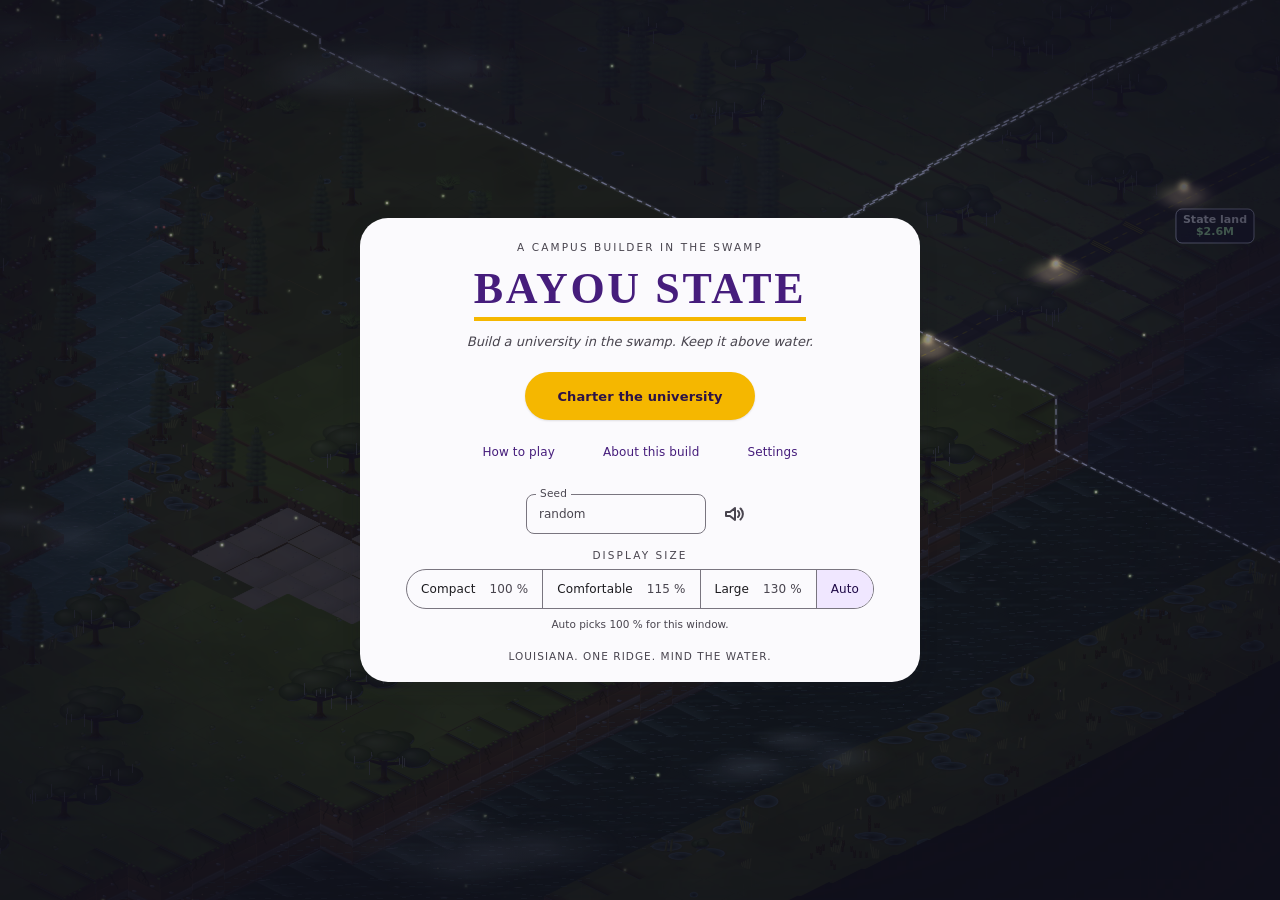
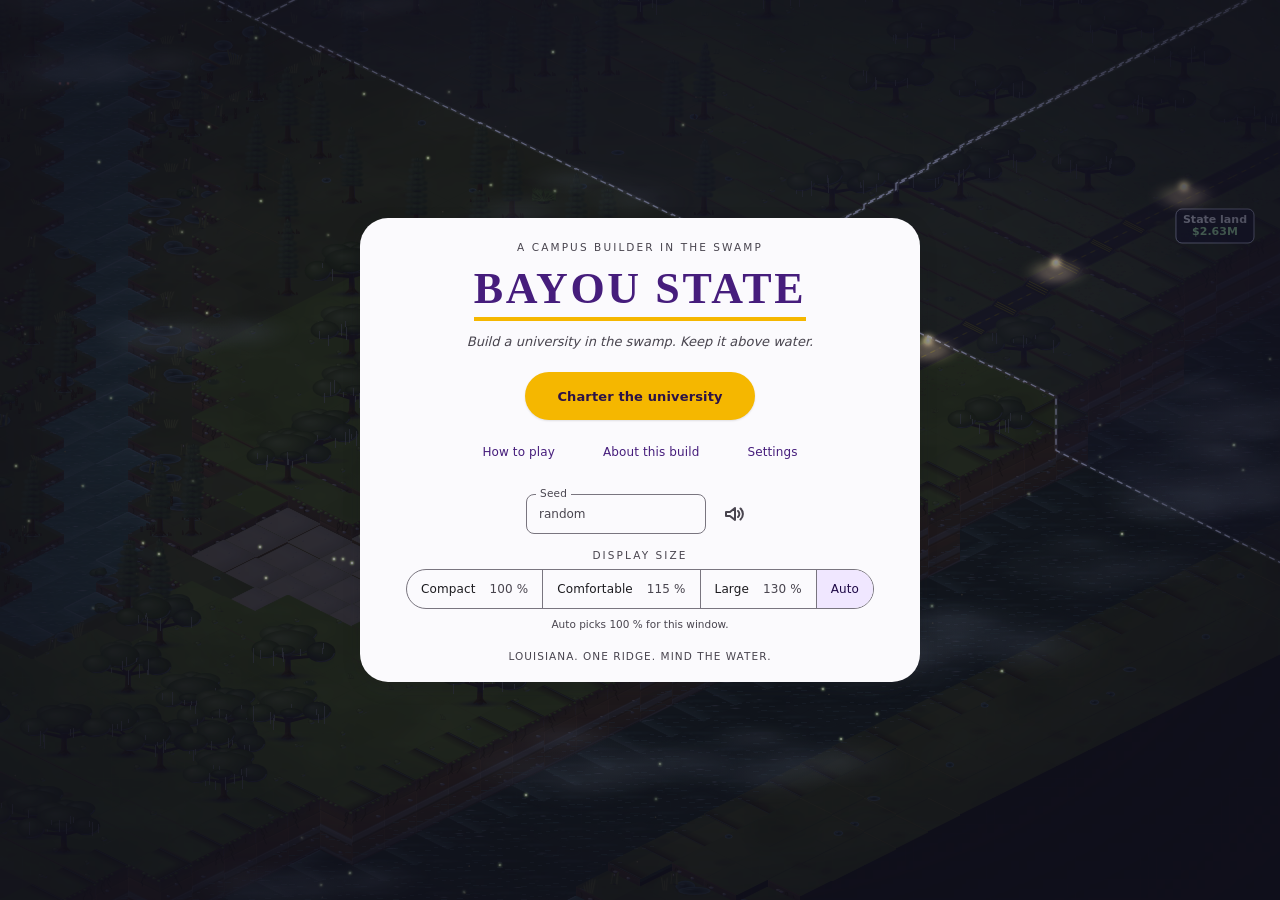
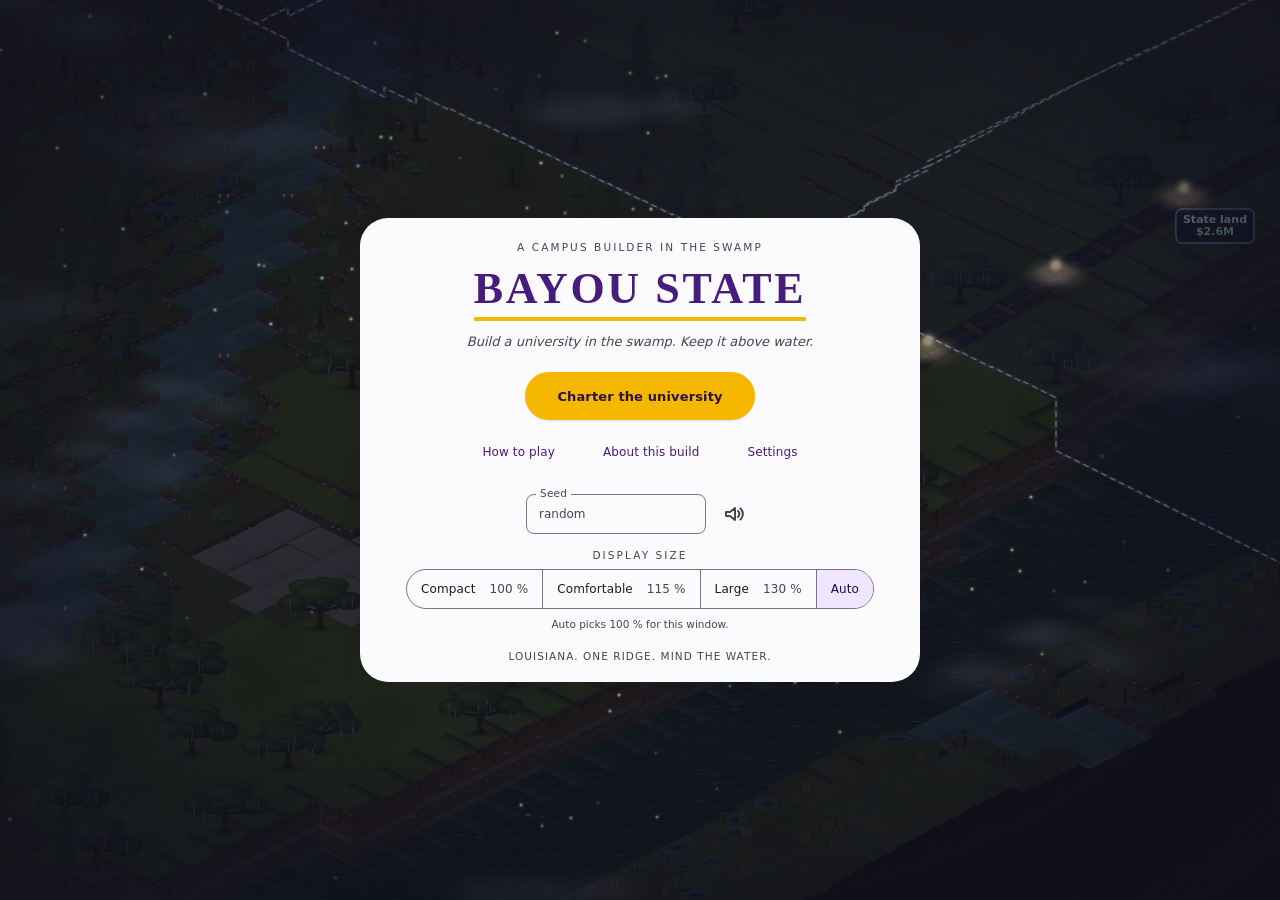
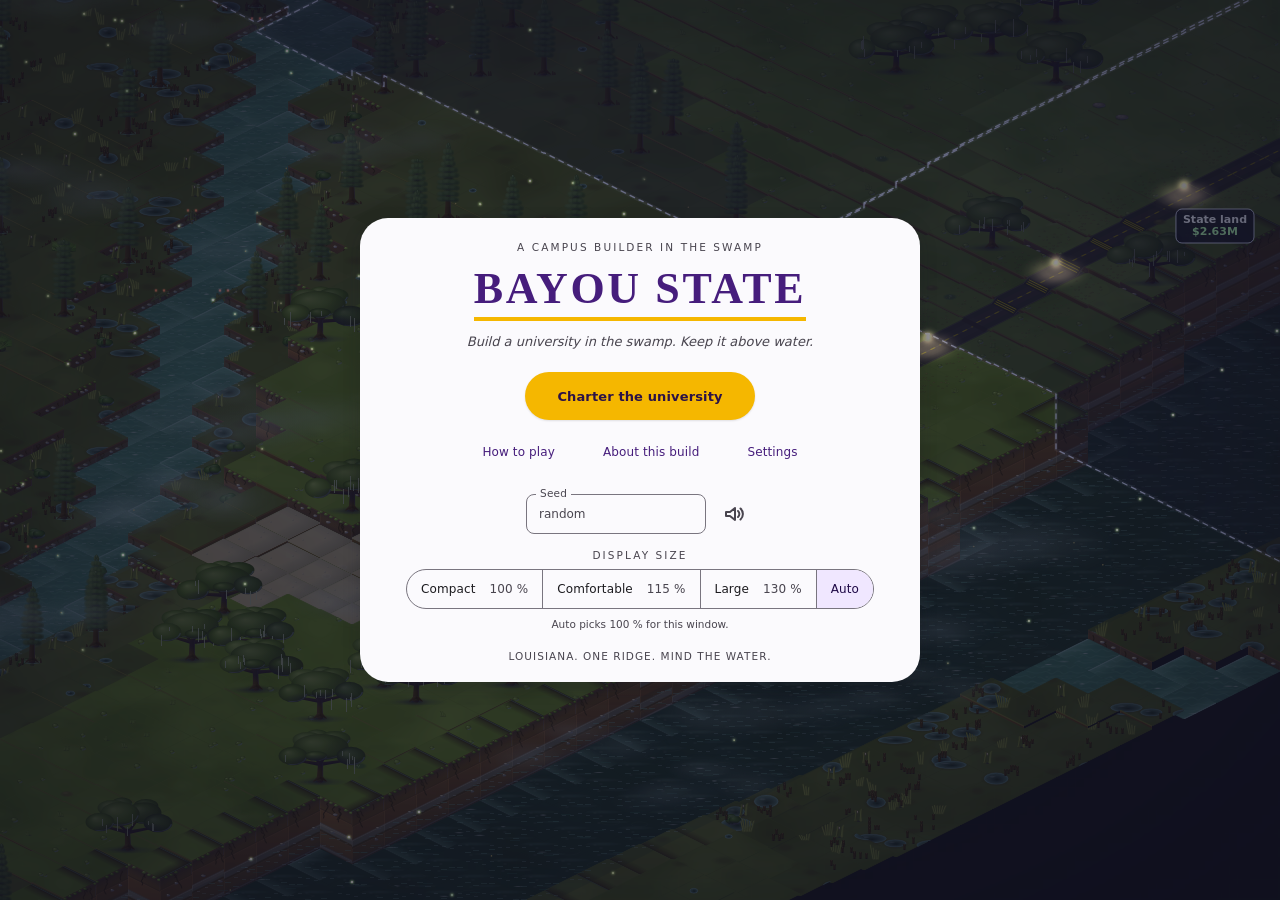
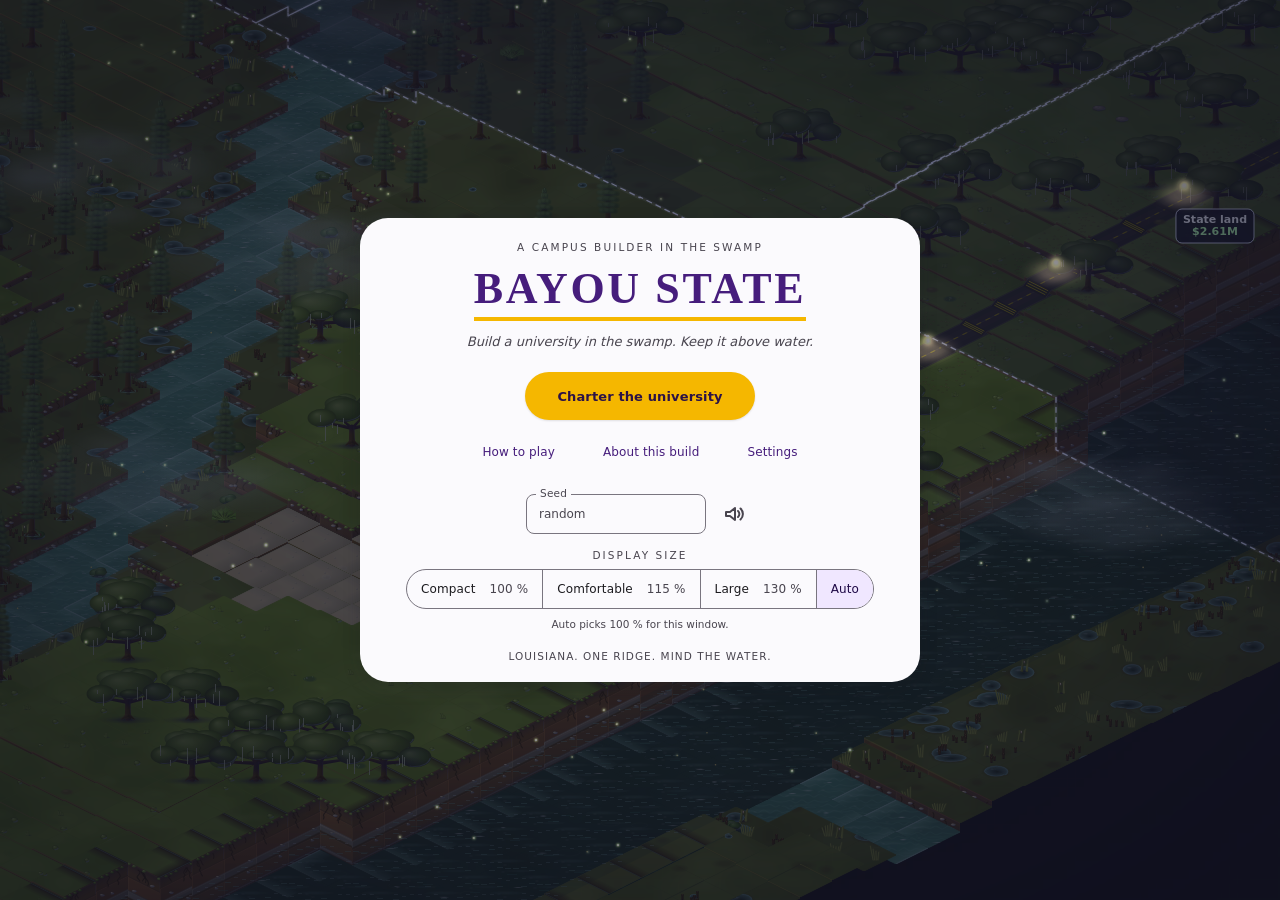
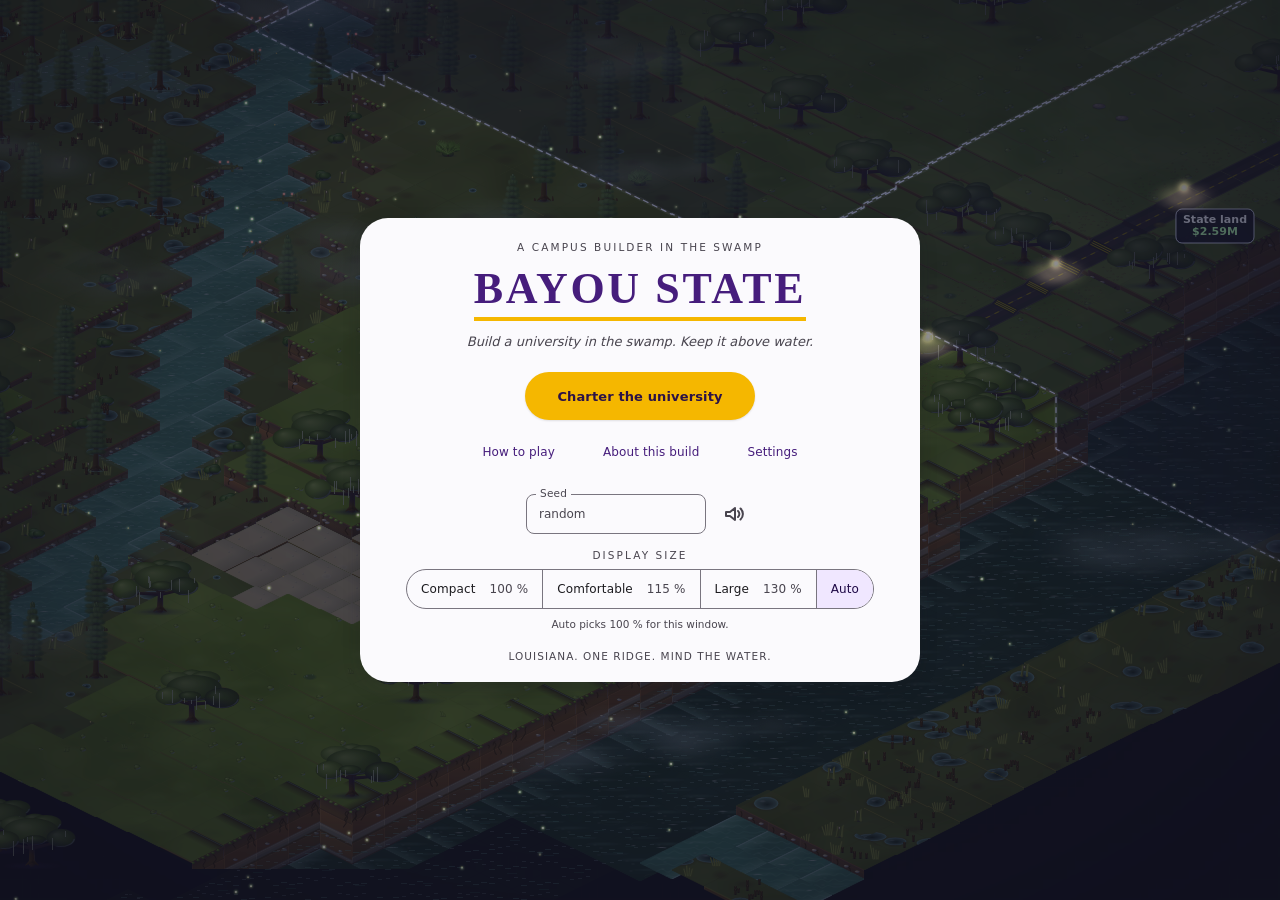
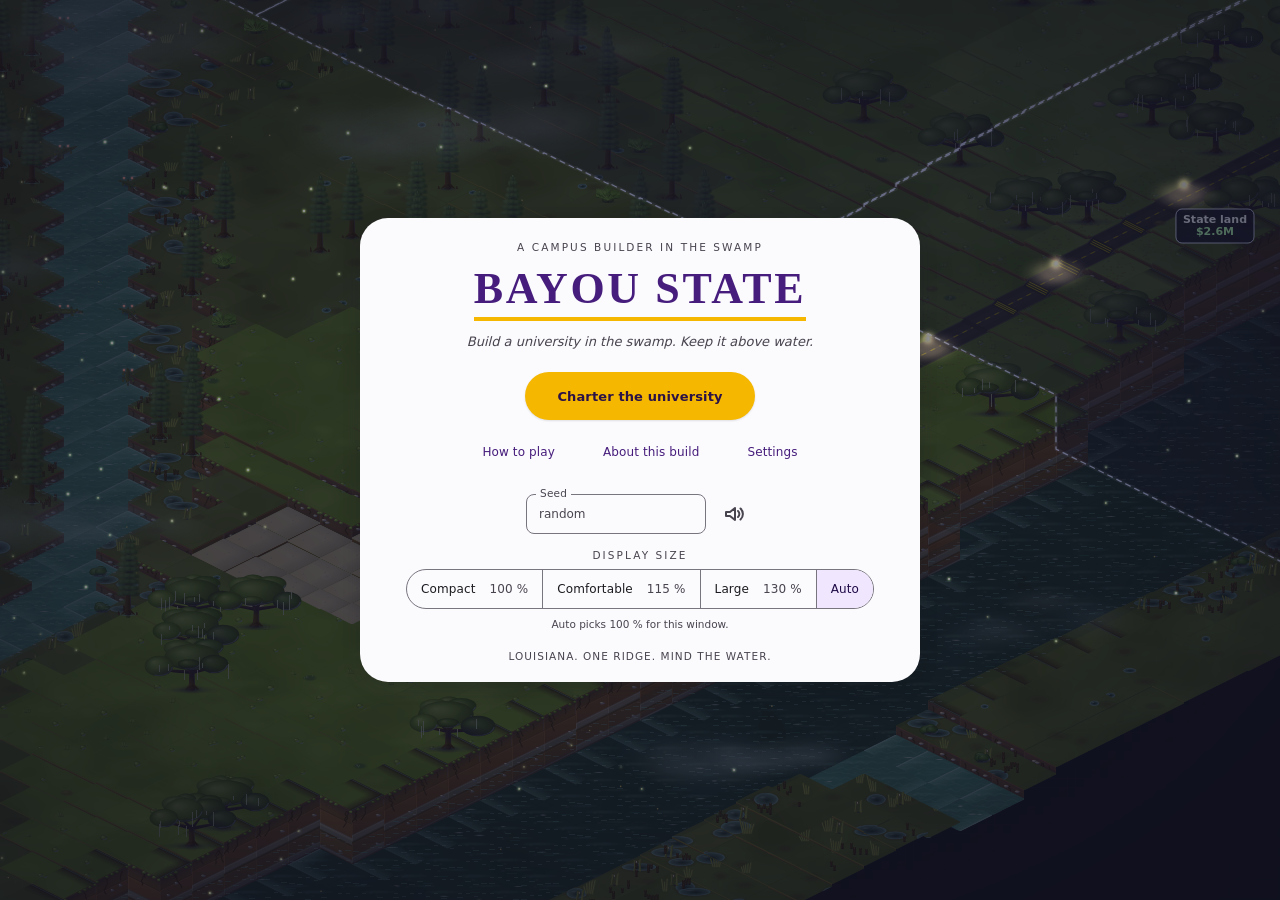
